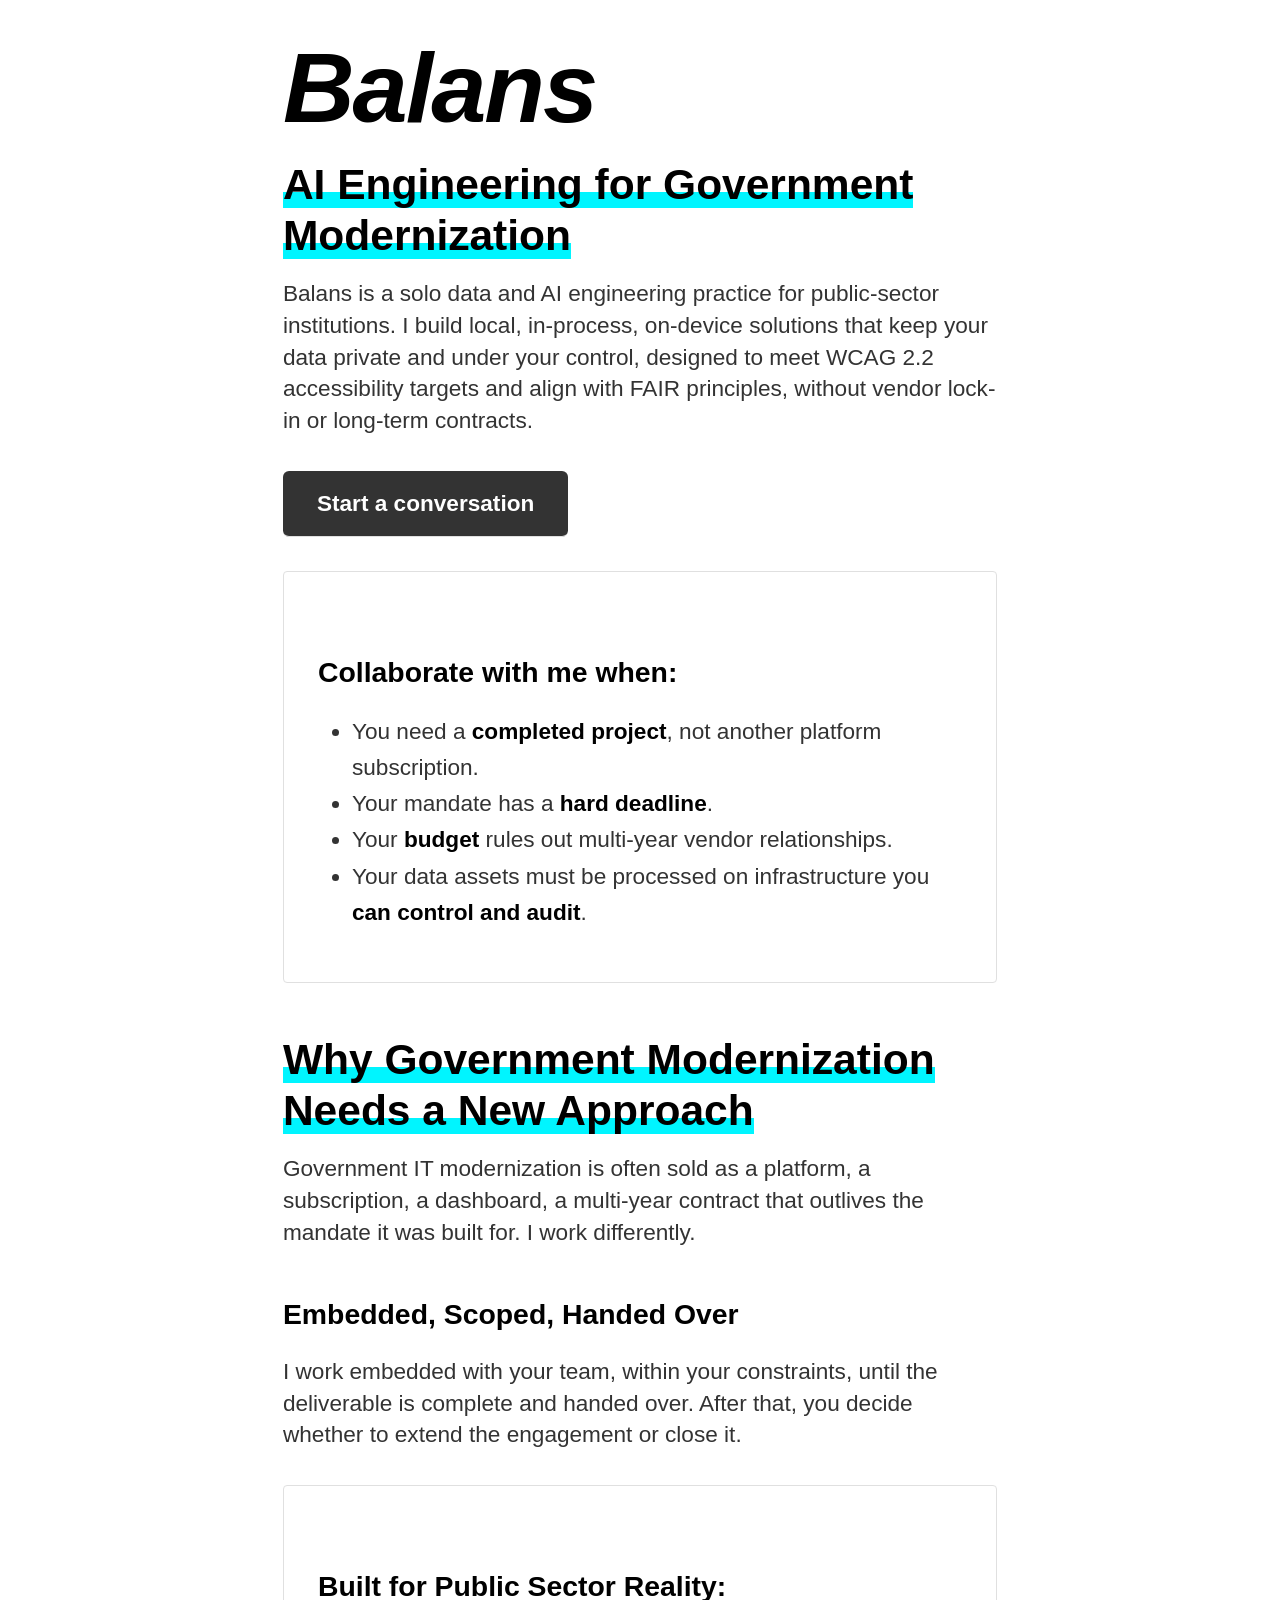
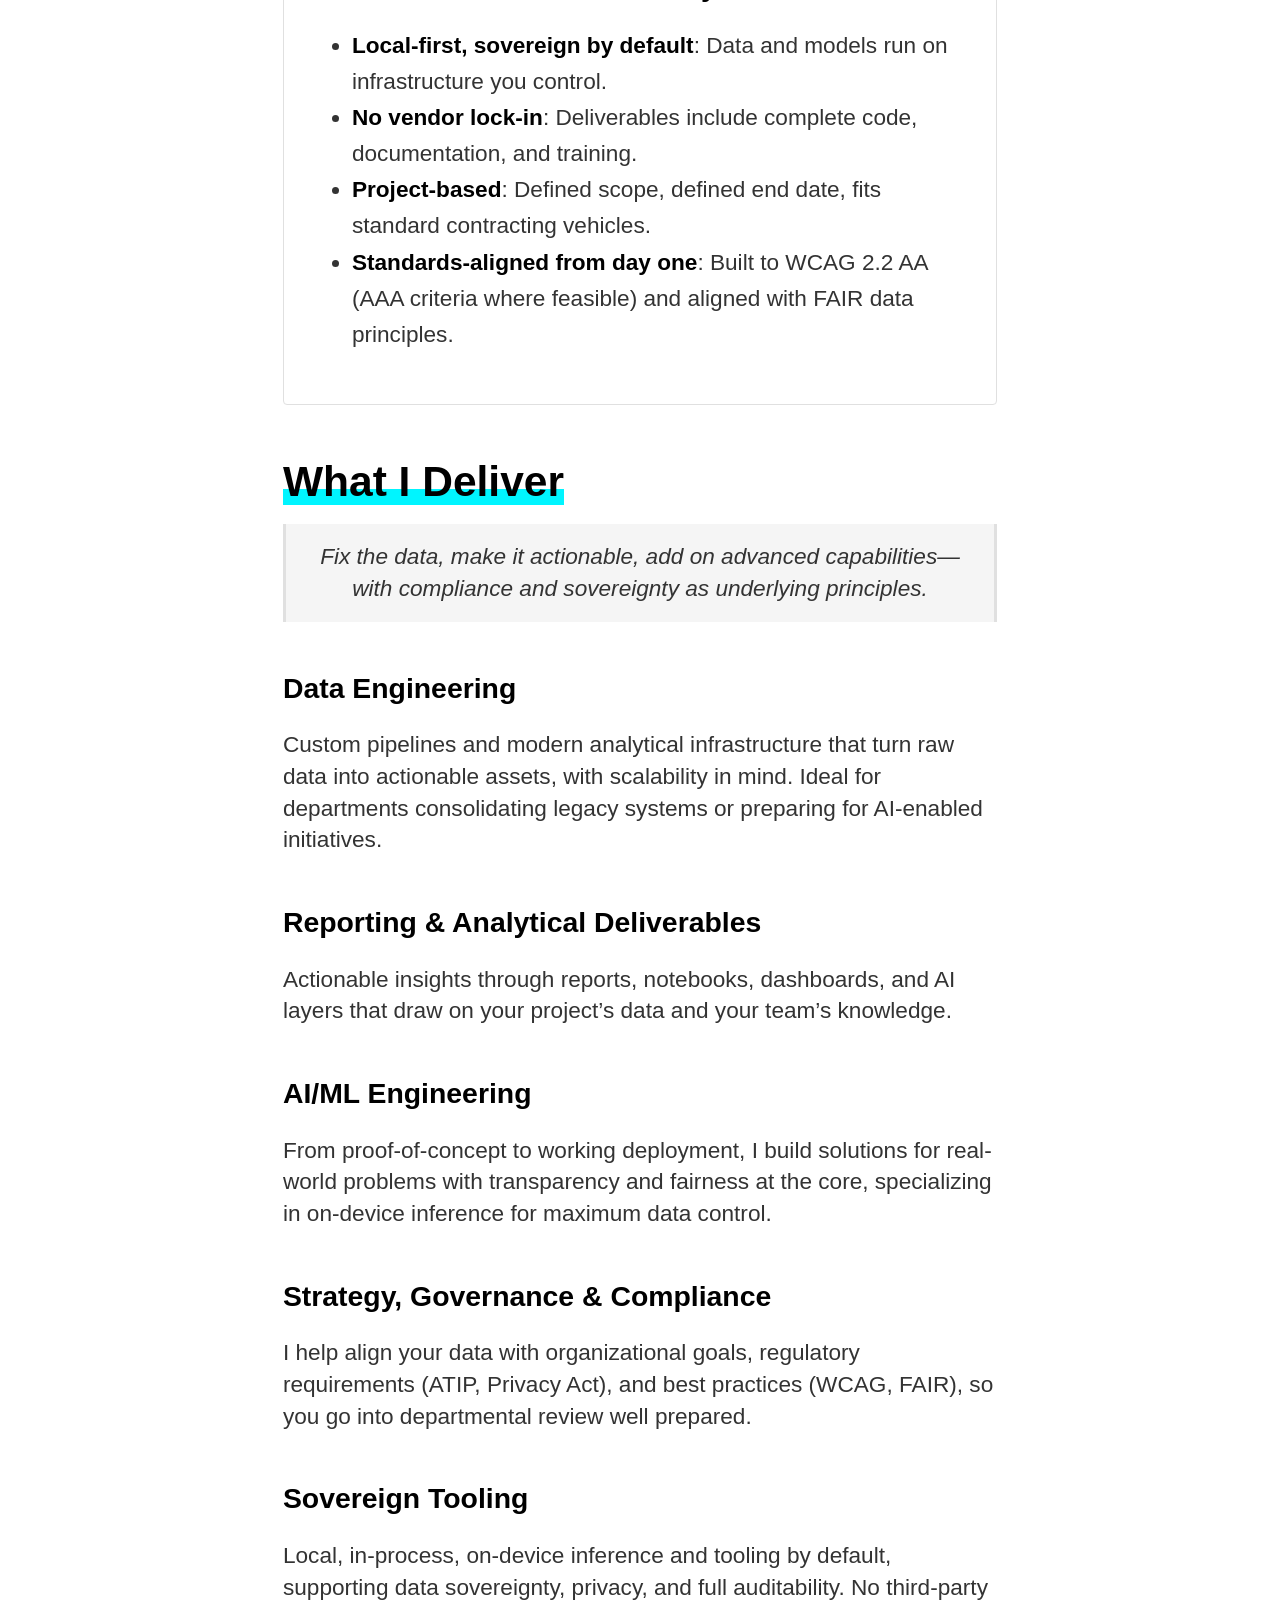
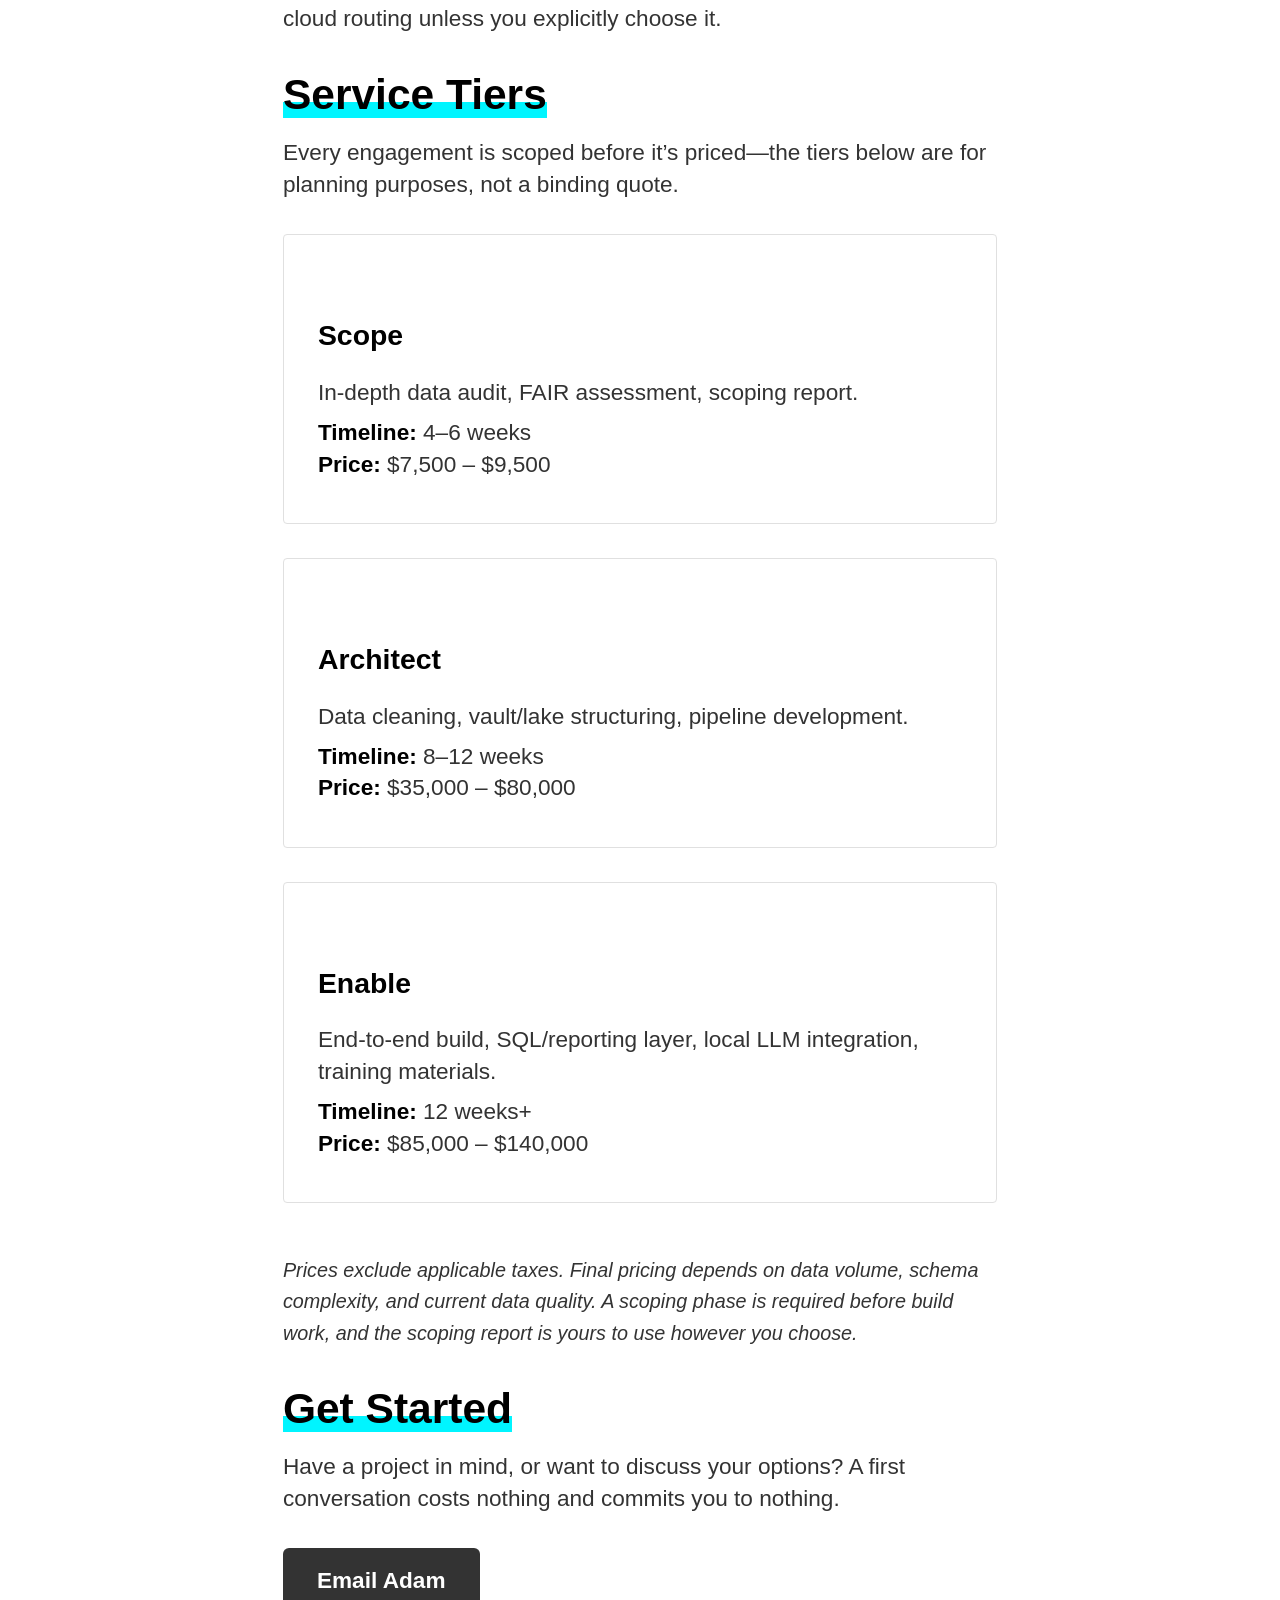
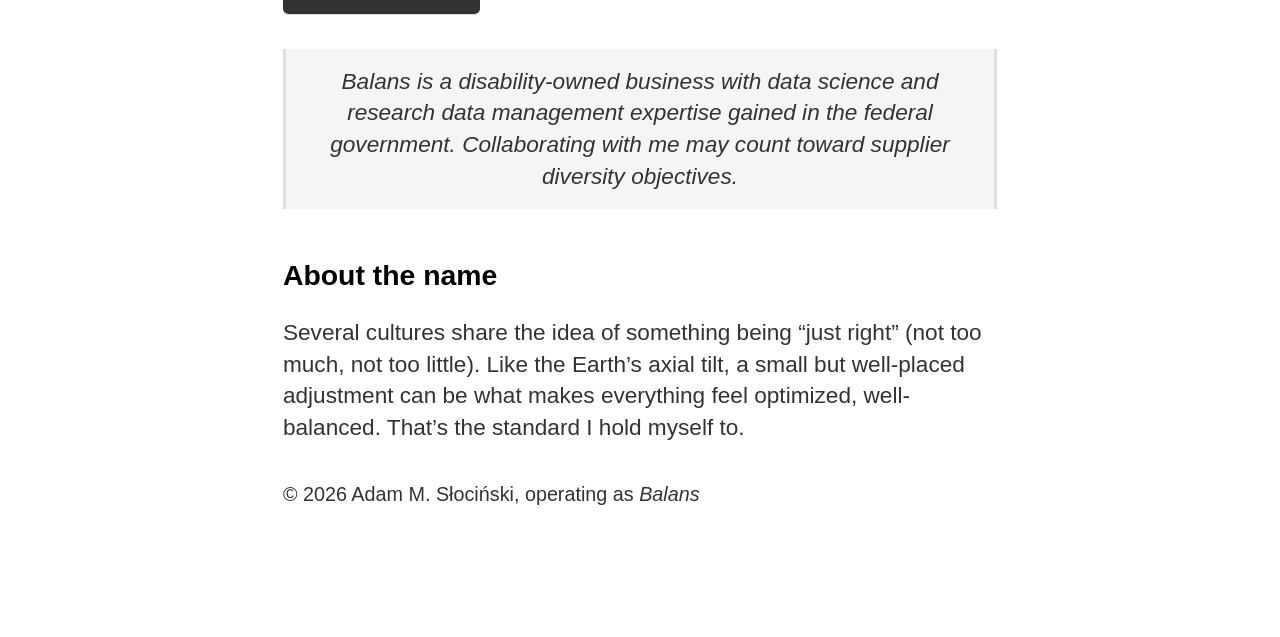
==== index.html @ 8e3b782c "Final changes for AXE-CORE compliance Generated by Mistral Vibe. Co-Authored-By: Mistral Vibe <vibe@" ====
<!DOCTYPE html>
<html xmlns="http://www.w3.org/1999/xhtml" lang="en" xml:lang="en"><head>

<meta charset="utf-8">
<meta name="generator" content="quarto-1.8.24">

<meta name="viewport" content="width=device-width, initial-scale=1.0, user-scalable=yes">


<title>Balans</title>
<style>
code{white-space: pre-wrap;}
span.smallcaps{font-variant: small-caps;}
div.columns{display: flex; gap: min(4vw, 1.5em);}
div.column{flex: auto; overflow-x: auto;}
div.hanging-indent{margin-left: 1.5em; text-indent: -1.5em;}
ul.task-list{list-style: none;}
ul.task-list li input[type="checkbox"] {
width: 0.8em;
margin: 0 0.8em 0.2em -1em;  vertical-align: middle;
}
</style>


<script>/*!
 * clipboard.js v2.0.11
 * https://clipboardjs.com/
 *
 * Licensed MIT © Zeno Rocha
 */
!function(t,e){"object"==typeof exports&&"object"==typeof module?module.exports=e():"function"==typeof define&&define.amd?define([],e):"object"==typeof exports?exports.ClipboardJS=e():t.ClipboardJS=e()}(this,function(){return n={686:function(t,e,n){"use strict";n.d(e,{default:function(){return b}});var e=n(279),i=n.n(e),e=n(370),u=n.n(e),e=n(817),r=n.n(e);function c(t){try{return document.execCommand(t)}catch(t){return}}var a=function(t){t=r()(t);return c("cut"),t};function o(t,e){var n,o,t=(n=t,o="rtl"===document.documentElement.getAttribute("dir"),(t=document.createElement("textarea")).style.fontSize="12pt",t.style.border="0",t.style.padding="0",t.style.margin="0",t.style.position="absolute",t.style[o?"right":"left"]="-9999px",o=window.pageYOffset||document.documentElement.scrollTop,t.style.top="".concat(o,"px"),t.setAttribute("readonly",""),t.value=n,t);return e.container.appendChild(t),e=r()(t),c("copy"),t.remove(),e}var f=function(t){var e=1<arguments.length&&void 0!==arguments[1]?arguments[1]:{container:document.body},n="";return"string"==typeof t?n=o(t,e):t instanceof HTMLInputElement&&!["text","search","url","tel","password"].includes(null==t?void 0:t.type)?n=o(t.value,e):(n=r()(t),c("copy")),n};function l(t){return(l="function"==typeof Symbol&&"symbol"==typeof Symbol.iterator?function(t){return typeof t}:function(t){return t&&"function"==typeof Symbol&&t.constructor===Symbol&&t!==Symbol.prototype?"symbol":typeof t})(t)}var s=function(){var t=0<arguments.length&&void 0!==arguments[0]?arguments[0]:{},e=t.action,n=void 0===e?"copy":e,o=t.container,e=t.target,t=t.text;if("copy"!==n&&"cut"!==n)throw new Error('Invalid "action" value, use either "copy" or "cut"');if(void 0!==e){if(!e||"object"!==l(e)||1!==e.nodeType)throw new Error('Invalid "target" value, use a valid Element');if("copy"===n&&e.hasAttribute("disabled"))throw new Error('Invalid "target" attribute. Please use "readonly" instead of "disabled" attribute');if("cut"===n&&(e.hasAttribute("readonly")||e.hasAttribute("disabled")))throw new Error('Invalid "target" attribute. You can\'t cut text from elements with "readonly" or "disabled" attributes')}return t?f(t,{container:o}):e?"cut"===n?a(e):f(e,{container:o}):void 0};function p(t){return(p="function"==typeof Symbol&&"symbol"==typeof Symbol.iterator?function(t){return typeof t}:function(t){return t&&"function"==typeof Symbol&&t.constructor===Symbol&&t!==Symbol.prototype?"symbol":typeof t})(t)}function d(t,e){for(var n=0;n<e.length;n++){var o=e[n];o.enumerable=o.enumerable||!1,o.configurable=!0,"value"in o&&(o.writable=!0),Object.defineProperty(t,o.key,o)}}function y(t,e){return(y=Object.setPrototypeOf||function(t,e){return t.__proto__=e,t})(t,e)}function h(n){var o=function(){if("undefined"==typeof Reflect||!Reflect.construct)return!1;if(Reflect.construct.sham)return!1;if("function"==typeof Proxy)return!0;try{return Date.prototype.toString.call(Reflect.construct(Date,[],function(){})),!0}catch(t){return!1}}();return function(){var t,e=v(n);return t=o?(t=v(this).constructor,Reflect.construct(e,arguments,t)):e.apply(this,arguments),e=this,!(t=t)||"object"!==p(t)&&"function"!=typeof t?function(t){if(void 0!==t)return t;throw new ReferenceError("this hasn't been initialised - super() hasn't been called")}(e):t}}function v(t){return(v=Object.setPrototypeOf?Object.getPrototypeOf:function(t){return t.__proto__||Object.getPrototypeOf(t)})(t)}function m(t,e){t="data-clipboard-".concat(t);if(e.hasAttribute(t))return e.getAttribute(t)}var b=function(){!function(t,e){if("function"!=typeof e&&null!==e)throw new TypeError("Super expression must either be null or a function");t.prototype=Object.create(e&&e.prototype,{constructor:{value:t,writable:!0,configurable:!0}}),e&&y(t,e)}(r,i());var t,e,n,o=h(r);function r(t,e){var n;return function(t){if(!(t instanceof r))throw new TypeError("Cannot call a class as a function")}(this),(n=o.call(this)).resolveOptions(e),n.listenClick(t),n}return t=r,n=[{key:"copy",value:function(t){var e=1<arguments.length&&void 0!==arguments[1]?arguments[1]:{container:document.body};return f(t,e)}},{key:"cut",value:function(t){return a(t)}},{key:"isSupported",value:function(){var t=0<arguments.length&&void 0!==arguments[0]?arguments[0]:["copy","cut"],t="string"==typeof t?[t]:t,e=!!document.queryCommandSupported;return t.forEach(function(t){e=e&&!!document.queryCommandSupported(t)}),e}}],(e=[{key:"resolveOptions",value:function(){var t=0<arguments.length&&void 0!==arguments[0]?arguments[0]:{};this.action="function"==typeof t.action?t.action:this.defaultAction,this.target="function"==typeof t.target?t.target:this.defaultTarget,this.text="function"==typeof t.text?t.text:this.defaultText,this.container="object"===p(t.container)?t.container:document.body}},{key:"listenClick",value:function(t){var e=this;this.listener=u()(t,"click",function(t){return e.onClick(t)})}},{key:"onClick",value:function(t){var e=t.delegateTarget||t.currentTarget,n=this.action(e)||"copy",t=s({action:n,container:this.container,target:this.target(e),text:this.text(e)});this.emit(t?"success":"error",{action:n,text:t,trigger:e,clearSelection:function(){e&&e.focus(),window.getSelection().removeAllRanges()}})}},{key:"defaultAction",value:function(t){return m("action",t)}},{key:"defaultTarget",value:function(t){t=m("target",t);if(t)return document.querySelector(t)}},{key:"defaultText",value:function(t){return m("text",t)}},{key:"destroy",value:function(){this.listener.destroy()}}])&&d(t.prototype,e),n&&d(t,n),r}()},828:function(t){var e;"undefined"==typeof Element||Element.prototype.matches||((e=Element.prototype).matches=e.matchesSelector||e.mozMatchesSelector||e.msMatchesSelector||e.oMatchesSelector||e.webkitMatchesSelector),t.exports=function(t,e){for(;t&&9!==t.nodeType;){if("function"==typeof t.matches&&t.matches(e))return t;t=t.parentNode}}},438:function(t,e,n){var u=n(828);function i(t,e,n,o,r){var i=function(e,n,t,o){return function(t){t.delegateTarget=u(t.target,n),t.delegateTarget&&o.call(e,t)}}.apply(this,arguments);return t.addEventListener(n,i,r),{destroy:function(){t.removeEventListener(n,i,r)}}}t.exports=function(t,e,n,o,r){return"function"==typeof t.addEventListener?i.apply(null,arguments):"function"==typeof n?i.bind(null,document).apply(null,arguments):("string"==typeof t&&(t=document.querySelectorAll(t)),Array.prototype.map.call(t,function(t){return i(t,e,n,o,r)}))}},879:function(t,n){n.node=function(t){return void 0!==t&&t instanceof HTMLElement&&1===t.nodeType},n.nodeList=function(t){var e=Object.prototype.toString.call(t);return void 0!==t&&("[object NodeList]"===e||"[object HTMLCollection]"===e)&&"length"in t&&(0===t.length||n.node(t[0]))},n.string=function(t){return"string"==typeof t||t instanceof String},n.fn=function(t){return"[object Function]"===Object.prototype.toString.call(t)}},370:function(t,e,n){var f=n(879),l=n(438);t.exports=function(t,e,n){if(!t&&!e&&!n)throw new Error("Missing required arguments");if(!f.string(e))throw new TypeError("Second argument must be a String");if(!f.fn(n))throw new TypeError("Third argument must be a Function");if(f.node(t))return c=e,a=n,(u=t).addEventListener(c,a),{destroy:function(){u.removeEventListener(c,a)}};if(f.nodeList(t))return o=t,r=e,i=n,Array.prototype.forEach.call(o,function(t){t.addEventListener(r,i)}),{destroy:function(){Array.prototype.forEach.call(o,function(t){t.removeEventListener(r,i)})}};if(f.string(t))return t=t,e=e,n=n,l(document.body,t,e,n);throw new TypeError("First argument must be a String, HTMLElement, HTMLCollection, or NodeList");var o,r,i,u,c,a}},817:function(t){t.exports=function(t){var e,n="SELECT"===t.nodeName?(t.focus(),t.value):"INPUT"===t.nodeName||"TEXTAREA"===t.nodeName?((e=t.hasAttribute("readonly"))||t.setAttribute("readonly",""),t.select(),t.setSelectionRange(0,t.value.length),e||t.removeAttribute("readonly"),t.value):(t.hasAttribute("contenteditable")&&t.focus(),n=window.getSelection(),(e=document.createRange()).selectNodeContents(t),n.removeAllRanges(),n.addRange(e),n.toString());return n}},279:function(t){function e(){}e.prototype={on:function(t,e,n){var o=this.e||(this.e={});return(o[t]||(o[t]=[])).push({fn:e,ctx:n}),this},once:function(t,e,n){var o=this;function r(){o.off(t,r),e.apply(n,arguments)}return r._=e,this.on(t,r,n)},emit:function(t){for(var e=[].slice.call(arguments,1),n=((this.e||(this.e={}))[t]||[]).slice(),o=0,r=n.length;o<r;o++)n[o].fn.apply(n[o].ctx,e);return this},off:function(t,e){var n=this.e||(this.e={}),o=n[t],r=[];if(o&&e)for(var i=0,u=o.length;i<u;i++)o[i].fn!==e&&o[i].fn._!==e&&r.push(o[i]);return r.length?n[t]=r:delete n[t],this}},t.exports=e,t.exports.TinyEmitter=e}},r={},o.n=function(t){var e=t&&t.__esModule?function(){return t.default}:function(){return t};return o.d(e,{a:e}),e},o.d=function(t,e){for(var n in e)o.o(e,n)&&!o.o(t,n)&&Object.defineProperty(t,n,{enumerable:!0,get:e[n]})},o.o=function(t,e){return Object.prototype.hasOwnProperty.call(t,e)},o(686).default;function o(t){if(r[t])return r[t].exports;var e=r[t]={exports:{}};return n[t](e,e.exports,o),e.exports}var n,r});</script>
<script src="[data-uri]" type="module"></script>
<script src="[data-uri]" type="module"></script>
<script src="[data-uri]" type="module"></script>
<script>/**
 * @popperjs/core v2.11.7 - MIT License
 */

!function(e,t){"object"==typeof exports&&"undefined"!=typeof module?t(exports):"function"==typeof define&&define.amd?define(["exports"],t):t((e="undefined"!=typeof globalThis?globalThis:e||self).Popper={})}(this,(function(e){"use strict";function t(e){if(null==e)return window;if("[object Window]"!==e.toString()){var t=e.ownerDocument;return t&&t.defaultView||window}return e}function n(e){return e instanceof t(e).Element||e instanceof Element}function r(e){return e instanceof t(e).HTMLElement||e instanceof HTMLElement}function o(e){return"undefined"!=typeof ShadowRoot&&(e instanceof t(e).ShadowRoot||e instanceof ShadowRoot)}var i=Math.max,a=Math.min,s=Math.round;function f(){var e=navigator.userAgentData;return null!=e&&e.brands&&Array.isArray(e.brands)?e.brands.map((function(e){return e.brand+"/"+e.version})).join(" "):navigator.userAgent}function c(){return!/^((?!chrome|android).)*safari/i.test(f())}function p(e,o,i){void 0===o&&(o=!1),void 0===i&&(i=!1);var a=e.getBoundingClientRect(),f=1,p=1;o&&r(e)&&(f=e.offsetWidth>0&&s(a.width)/e.offsetWidth||1,p=e.offsetHeight>0&&s(a.height)/e.offsetHeight||1);var u=(n(e)?t(e):window).visualViewport,l=!c()&&i,d=(a.left+(l&&u?u.offsetLeft:0))/f,h=(a.top+(l&&u?u.offsetTop:0))/p,m=a.width/f,v=a.height/p;return{width:m,height:v,top:h,right:d+m,bottom:h+v,left:d,x:d,y:h}}function u(e){var n=t(e);return{scrollLeft:n.pageXOffset,scrollTop:n.pageYOffset}}function l(e){return e?(e.nodeName||"").toLowerCase():null}function d(e){return((n(e)?e.ownerDocument:e.document)||window.document).documentElement}function h(e){return p(d(e)).left+u(e).scrollLeft}function m(e){return t(e).getComputedStyle(e)}function v(e){var t=m(e),n=t.overflow,r=t.overflowX,o=t.overflowY;return/auto|scroll|overlay|hidden/.test(n+o+r)}function y(e,n,o){void 0===o&&(o=!1);var i,a,f=r(n),c=r(n)&&function(e){var t=e.getBoundingClientRect(),n=s(t.width)/e.offsetWidth||1,r=s(t.height)/e.offsetHeight||1;return 1!==n||1!==r}(n),m=d(n),y=p(e,c,o),g={scrollLeft:0,scrollTop:0},b={x:0,y:0};return(f||!f&&!o)&&(("body"!==l(n)||v(m))&&(g=(i=n)!==t(i)&&r(i)?{scrollLeft:(a=i).scrollLeft,scrollTop:a.scrollTop}:u(i)),r(n)?((b=p(n,!0)).x+=n.clientLeft,b.y+=n.clientTop):m&&(b.x=h(m))),{x:y.left+g.scrollLeft-b.x,y:y.top+g.scrollTop-b.y,width:y.width,height:y.height}}function g(e){var t=p(e),n=e.offsetWidth,r=e.offsetHeight;return Math.abs(t.width-n)<=1&&(n=t.width),Math.abs(t.height-r)<=1&&(r=t.height),{x:e.offsetLeft,y:e.offsetTop,width:n,height:r}}function b(e){return"html"===l(e)?e:e.assignedSlot||e.parentNode||(o(e)?e.host:null)||d(e)}function x(e){return["html","body","#document"].indexOf(l(e))>=0?e.ownerDocument.body:r(e)&&v(e)?e:x(b(e))}function w(e,n){var r;void 0===n&&(n=[]);var o=x(e),i=o===(null==(r=e.ownerDocument)?void 0:r.body),a=t(o),s=i?[a].concat(a.visualViewport||[],v(o)?o:[]):o,f=n.concat(s);return i?f:f.concat(w(b(s)))}function O(e){return["table","td","th"].indexOf(l(e))>=0}function j(e){return r(e)&&"fixed"!==m(e).position?e.offsetParent:null}function E(e){for(var n=t(e),i=j(e);i&&O(i)&&"static"===m(i).position;)i=j(i);return i&&("html"===l(i)||"body"===l(i)&&"static"===m(i).position)?n:i||function(e){var t=/firefox/i.test(f());if(/Trident/i.test(f())&&r(e)&&"fixed"===m(e).position)return null;var n=b(e);for(o(n)&&(n=n.host);r(n)&&["html","body"].indexOf(l(n))<0;){var i=m(n);if("none"!==i.transform||"none"!==i.perspective||"paint"===i.contain||-1!==["transform","perspective"].indexOf(i.willChange)||t&&"filter"===i.willChange||t&&i.filter&&"none"!==i.filter)return n;n=n.parentNode}return null}(e)||n}var D="top",A="bottom",L="right",P="left",M="auto",k=[D,A,L,P],W="start",B="end",H="viewport",T="popper",R=k.reduce((function(e,t){return e.concat([t+"-"+W,t+"-"+B])}),[]),S=[].concat(k,[M]).reduce((function(e,t){return e.concat([t,t+"-"+W,t+"-"+B])}),[]),V=["beforeRead","read","afterRead","beforeMain","main","afterMain","beforeWrite","write","afterWrite"];function q(e){var t=new Map,n=new Set,r=[];function o(e){n.add(e.name),[].concat(e.requires||[],e.requiresIfExists||[]).forEach((function(e){if(!n.has(e)){var r=t.get(e);r&&o(r)}})),r.push(e)}return e.forEach((function(e){t.set(e.name,e)})),e.forEach((function(e){n.has(e.name)||o(e)})),r}function C(e){return e.split("-")[0]}function N(e,t){var n=t.getRootNode&&t.getRootNode();if(e.contains(t))return!0;if(n&&o(n)){var r=t;do{if(r&&e.isSameNode(r))return!0;r=r.parentNode||r.host}while(r)}return!1}function I(e){return Object.assign({},e,{left:e.x,top:e.y,right:e.x+e.width,bottom:e.y+e.height})}function _(e,r,o){return r===H?I(function(e,n){var r=t(e),o=d(e),i=r.visualViewport,a=o.clientWidth,s=o.clientHeight,f=0,p=0;if(i){a=i.width,s=i.height;var u=c();(u||!u&&"fixed"===n)&&(f=i.offsetLeft,p=i.offsetTop)}return{width:a,height:s,x:f+h(e),y:p}}(e,o)):n(r)?function(e,t){var n=p(e,!1,"fixed"===t);return n.top=n.top+e.clientTop,n.left=n.left+e.clientLeft,n.bottom=n.top+e.clientHeight,n.right=n.left+e.clientWidth,n.width=e.clientWidth,n.height=e.clientHeight,n.x=n.left,n.y=n.top,n}(r,o):I(function(e){var t,n=d(e),r=u(e),o=null==(t=e.ownerDocument)?void 0:t.body,a=i(n.scrollWidth,n.clientWidth,o?o.scrollWidth:0,o?o.clientWidth:0),s=i(n.scrollHeight,n.clientHeight,o?o.scrollHeight:0,o?o.clientHeight:0),f=-r.scrollLeft+h(e),c=-r.scrollTop;return"rtl"===m(o||n).direction&&(f+=i(n.clientWidth,o?o.clientWidth:0)-a),{width:a,height:s,x:f,y:c}}(d(e)))}function F(e,t,o,s){var f="clippingParents"===t?function(e){var t=w(b(e)),o=["absolute","fixed"].indexOf(m(e).position)>=0&&r(e)?E(e):e;return n(o)?t.filter((function(e){return n(e)&&N(e,o)&&"body"!==l(e)})):[]}(e):[].concat(t),c=[].concat(f,[o]),p=c[0],u=c.reduce((function(t,n){var r=_(e,n,s);return t.top=i(r.top,t.top),t.right=a(r.right,t.right),t.bottom=a(r.bottom,t.bottom),t.left=i(r.left,t.left),t}),_(e,p,s));return u.width=u.right-u.left,u.height=u.bottom-u.top,u.x=u.left,u.y=u.top,u}function U(e){return e.split("-")[1]}function z(e){return["top","bottom"].indexOf(e)>=0?"x":"y"}function X(e){var t,n=e.reference,r=e.element,o=e.placement,i=o?C(o):null,a=o?U(o):null,s=n.x+n.width/2-r.width/2,f=n.y+n.height/2-r.height/2;switch(i){case D:t={x:s,y:n.y-r.height};break;case A:t={x:s,y:n.y+n.height};break;case L:t={x:n.x+n.width,y:f};break;case P:t={x:n.x-r.width,y:f};break;default:t={x:n.x,y:n.y}}var c=i?z(i):null;if(null!=c){var p="y"===c?"height":"width";switch(a){case W:t[c]=t[c]-(n[p]/2-r[p]/2);break;case B:t[c]=t[c]+(n[p]/2-r[p]/2)}}return t}function Y(e){return Object.assign({},{top:0,right:0,bottom:0,left:0},e)}function G(e,t){return t.reduce((function(t,n){return t[n]=e,t}),{})}function J(e,t){void 0===t&&(t={});var r=t,o=r.placement,i=void 0===o?e.placement:o,a=r.strategy,s=void 0===a?e.strategy:a,f=r.boundary,c=void 0===f?"clippingParents":f,u=r.rootBoundary,l=void 0===u?H:u,h=r.elementContext,m=void 0===h?T:h,v=r.altBoundary,y=void 0!==v&&v,g=r.padding,b=void 0===g?0:g,x=Y("number"!=typeof b?b:G(b,k)),w=m===T?"reference":T,O=e.rects.popper,j=e.elements[y?w:m],E=F(n(j)?j:j.contextElement||d(e.elements.popper),c,l,s),P=p(e.elements.reference),M=X({reference:P,element:O,strategy:"absolute",placement:i}),W=I(Object.assign({},O,M)),B=m===T?W:P,R={top:E.top-B.top+x.top,bottom:B.bottom-E.bottom+x.bottom,left:E.left-B.left+x.left,right:B.right-E.right+x.right},S=e.modifiersData.offset;if(m===T&&S){var V=S[i];Object.keys(R).forEach((function(e){var t=[L,A].indexOf(e)>=0?1:-1,n=[D,A].indexOf(e)>=0?"y":"x";R[e]+=V[n]*t}))}return R}var K={placement:"bottom",modifiers:[],strategy:"absolute"};function Q(){for(var e=arguments.length,t=new Array(e),n=0;n<e;n++)t[n]=arguments[n];return!t.some((function(e){return!(e&&"function"==typeof e.getBoundingClientRect)}))}function Z(e){void 0===e&&(e={});var t=e,r=t.defaultModifiers,o=void 0===r?[]:r,i=t.defaultOptions,a=void 0===i?K:i;return function(e,t,r){void 0===r&&(r=a);var i,s,f={placement:"bottom",orderedModifiers:[],options:Object.assign({},K,a),modifiersData:{},elements:{reference:e,popper:t},attributes:{},styles:{}},c=[],p=!1,u={state:f,setOptions:function(r){var i="function"==typeof r?r(f.options):r;l(),f.options=Object.assign({},a,f.options,i),f.scrollParents={reference:n(e)?w(e):e.contextElement?w(e.contextElement):[],popper:w(t)};var s,p,d=function(e){var t=q(e);return V.reduce((function(e,n){return e.concat(t.filter((function(e){return e.phase===n})))}),[])}((s=[].concat(o,f.options.modifiers),p=s.reduce((function(e,t){var n=e[t.name];return e[t.name]=n?Object.assign({},n,t,{options:Object.assign({},n.options,t.options),data:Object.assign({},n.data,t.data)}):t,e}),{}),Object.keys(p).map((function(e){return p[e]}))));return f.orderedModifiers=d.filter((function(e){return e.enabled})),f.orderedModifiers.forEach((function(e){var t=e.name,n=e.options,r=void 0===n?{}:n,o=e.effect;if("function"==typeof o){var i=o({state:f,name:t,instance:u,options:r}),a=function(){};c.push(i||a)}})),u.update()},forceUpdate:function(){if(!p){var e=f.elements,t=e.reference,n=e.popper;if(Q(t,n)){f.rects={reference:y(t,E(n),"fixed"===f.options.strategy),popper:g(n)},f.reset=!1,f.placement=f.options.placement,f.orderedModifiers.forEach((function(e){return f.modifiersData[e.name]=Object.assign({},e.data)}));for(var r=0;r<f.orderedModifiers.length;r++)if(!0!==f.reset){var o=f.orderedModifiers[r],i=o.fn,a=o.options,s=void 0===a?{}:a,c=o.name;"function"==typeof i&&(f=i({state:f,options:s,name:c,instance:u})||f)}else f.reset=!1,r=-1}}},update:(i=function(){return new Promise((function(e){u.forceUpdate(),e(f)}))},function(){return s||(s=new Promise((function(e){Promise.resolve().then((function(){s=void 0,e(i())}))}))),s}),destroy:function(){l(),p=!0}};if(!Q(e,t))return u;function l(){c.forEach((function(e){return e()})),c=[]}return u.setOptions(r).then((function(e){!p&&r.onFirstUpdate&&r.onFirstUpdate(e)})),u}}var $={passive:!0};var ee={name:"eventListeners",enabled:!0,phase:"write",fn:function(){},effect:function(e){var n=e.state,r=e.instance,o=e.options,i=o.scroll,a=void 0===i||i,s=o.resize,f=void 0===s||s,c=t(n.elements.popper),p=[].concat(n.scrollParents.reference,n.scrollParents.popper);return a&&p.forEach((function(e){e.addEventListener("scroll",r.update,$)})),f&&c.addEventListener("resize",r.update,$),function(){a&&p.forEach((function(e){e.removeEventListener("scroll",r.update,$)})),f&&c.removeEventListener("resize",r.update,$)}},data:{}};var te={name:"popperOffsets",enabled:!0,phase:"read",fn:function(e){var t=e.state,n=e.name;t.modifiersData[n]=X({reference:t.rects.reference,element:t.rects.popper,strategy:"absolute",placement:t.placement})},data:{}},ne={top:"auto",right:"auto",bottom:"auto",left:"auto"};function re(e){var n,r=e.popper,o=e.popperRect,i=e.placement,a=e.variation,f=e.offsets,c=e.position,p=e.gpuAcceleration,u=e.adaptive,l=e.roundOffsets,h=e.isFixed,v=f.x,y=void 0===v?0:v,g=f.y,b=void 0===g?0:g,x="function"==typeof l?l({x:y,y:b}):{x:y,y:b};y=x.x,b=x.y;var w=f.hasOwnProperty("x"),O=f.hasOwnProperty("y"),j=P,M=D,k=window;if(u){var W=E(r),H="clientHeight",T="clientWidth";if(W===t(r)&&"static"!==m(W=d(r)).position&&"absolute"===c&&(H="scrollHeight",T="scrollWidth"),W=W,i===D||(i===P||i===L)&&a===B)M=A,b-=(h&&W===k&&k.visualViewport?k.visualViewport.height:W[H])-o.height,b*=p?1:-1;if(i===P||(i===D||i===A)&&a===B)j=L,y-=(h&&W===k&&k.visualViewport?k.visualViewport.width:W[T])-o.width,y*=p?1:-1}var R,S=Object.assign({position:c},u&&ne),V=!0===l?function(e,t){var n=e.x,r=e.y,o=t.devicePixelRatio||1;return{x:s(n*o)/o||0,y:s(r*o)/o||0}}({x:y,y:b},t(r)):{x:y,y:b};return y=V.x,b=V.y,p?Object.assign({},S,((R={})[M]=O?"0":"",R[j]=w?"0":"",R.transform=(k.devicePixelRatio||1)<=1?"translate("+y+"px, "+b+"px)":"translate3d("+y+"px, "+b+"px, 0)",R)):Object.assign({},S,((n={})[M]=O?b+"px":"",n[j]=w?y+"px":"",n.transform="",n))}var oe={name:"computeStyles",enabled:!0,phase:"beforeWrite",fn:function(e){var t=e.state,n=e.options,r=n.gpuAcceleration,o=void 0===r||r,i=n.adaptive,a=void 0===i||i,s=n.roundOffsets,f=void 0===s||s,c={placement:C(t.placement),variation:U(t.placement),popper:t.elements.popper,popperRect:t.rects.popper,gpuAcceleration:o,isFixed:"fixed"===t.options.strategy};null!=t.modifiersData.popperOffsets&&(t.styles.popper=Object.assign({},t.styles.popper,re(Object.assign({},c,{offsets:t.modifiersData.popperOffsets,position:t.options.strategy,adaptive:a,roundOffsets:f})))),null!=t.modifiersData.arrow&&(t.styles.arrow=Object.assign({},t.styles.arrow,re(Object.assign({},c,{offsets:t.modifiersData.arrow,position:"absolute",adaptive:!1,roundOffsets:f})))),t.attributes.popper=Object.assign({},t.attributes.popper,{"data-popper-placement":t.placement})},data:{}};var ie={name:"applyStyles",enabled:!0,phase:"write",fn:function(e){var t=e.state;Object.keys(t.elements).forEach((function(e){var n=t.styles[e]||{},o=t.attributes[e]||{},i=t.elements[e];r(i)&&l(i)&&(Object.assign(i.style,n),Object.keys(o).forEach((function(e){var t=o[e];!1===t?i.removeAttribute(e):i.setAttribute(e,!0===t?"":t)})))}))},effect:function(e){var t=e.state,n={popper:{position:t.options.strategy,left:"0",top:"0",margin:"0"},arrow:{position:"absolute"},reference:{}};return Object.assign(t.elements.popper.style,n.popper),t.styles=n,t.elements.arrow&&Object.assign(t.elements.arrow.style,n.arrow),function(){Object.keys(t.elements).forEach((function(e){var o=t.elements[e],i=t.attributes[e]||{},a=Object.keys(t.styles.hasOwnProperty(e)?t.styles[e]:n[e]).reduce((function(e,t){return e[t]="",e}),{});r(o)&&l(o)&&(Object.assign(o.style,a),Object.keys(i).forEach((function(e){o.removeAttribute(e)})))}))}},requires:["computeStyles"]};var ae={name:"offset",enabled:!0,phase:"main",requires:["popperOffsets"],fn:function(e){var t=e.state,n=e.options,r=e.name,o=n.offset,i=void 0===o?[0,0]:o,a=S.reduce((function(e,n){return e[n]=function(e,t,n){var r=C(e),o=[P,D].indexOf(r)>=0?-1:1,i="function"==typeof n?n(Object.assign({},t,{placement:e})):n,a=i[0],s=i[1];return a=a||0,s=(s||0)*o,[P,L].indexOf(r)>=0?{x:s,y:a}:{x:a,y:s}}(n,t.rects,i),e}),{}),s=a[t.placement],f=s.x,c=s.y;null!=t.modifiersData.popperOffsets&&(t.modifiersData.popperOffsets.x+=f,t.modifiersData.popperOffsets.y+=c),t.modifiersData[r]=a}},se={left:"right",right:"left",bottom:"top",top:"bottom"};function fe(e){return e.replace(/left|right|bottom|top/g,(function(e){return se[e]}))}var ce={start:"end",end:"start"};function pe(e){return e.replace(/start|end/g,(function(e){return ce[e]}))}function ue(e,t){void 0===t&&(t={});var n=t,r=n.placement,o=n.boundary,i=n.rootBoundary,a=n.padding,s=n.flipVariations,f=n.allowedAutoPlacements,c=void 0===f?S:f,p=U(r),u=p?s?R:R.filter((function(e){return U(e)===p})):k,l=u.filter((function(e){return c.indexOf(e)>=0}));0===l.length&&(l=u);var d=l.reduce((function(t,n){return t[n]=J(e,{placement:n,boundary:o,rootBoundary:i,padding:a})[C(n)],t}),{});return Object.keys(d).sort((function(e,t){return d[e]-d[t]}))}var le={name:"flip",enabled:!0,phase:"main",fn:function(e){var t=e.state,n=e.options,r=e.name;if(!t.modifiersData[r]._skip){for(var o=n.mainAxis,i=void 0===o||o,a=n.altAxis,s=void 0===a||a,f=n.fallbackPlacements,c=n.padding,p=n.boundary,u=n.rootBoundary,l=n.altBoundary,d=n.flipVariations,h=void 0===d||d,m=n.allowedAutoPlacements,v=t.options.placement,y=C(v),g=f||(y===v||!h?[fe(v)]:function(e){if(C(e)===M)return[];var t=fe(e);return[pe(e),t,pe(t)]}(v)),b=[v].concat(g).reduce((function(e,n){return e.concat(C(n)===M?ue(t,{placement:n,boundary:p,rootBoundary:u,padding:c,flipVariations:h,allowedAutoPlacements:m}):n)}),[]),x=t.rects.reference,w=t.rects.popper,O=new Map,j=!0,E=b[0],k=0;k<b.length;k++){var B=b[k],H=C(B),T=U(B)===W,R=[D,A].indexOf(H)>=0,S=R?"width":"height",V=J(t,{placement:B,boundary:p,rootBoundary:u,altBoundary:l,padding:c}),q=R?T?L:P:T?A:D;x[S]>w[S]&&(q=fe(q));var N=fe(q),I=[];if(i&&I.push(V[H]<=0),s&&I.push(V[q]<=0,V[N]<=0),I.every((function(e){return e}))){E=B,j=!1;break}O.set(B,I)}if(j)for(var _=function(e){var t=b.find((function(t){var n=O.get(t);if(n)return n.slice(0,e).every((function(e){return e}))}));if(t)return E=t,"break"},F=h?3:1;F>0;F--){if("break"===_(F))break}t.placement!==E&&(t.modifiersData[r]._skip=!0,t.placement=E,t.reset=!0)}},requiresIfExists:["offset"],data:{_skip:!1}};function de(e,t,n){return i(e,a(t,n))}var he={name:"preventOverflow",enabled:!0,phase:"main",fn:function(e){var t=e.state,n=e.options,r=e.name,o=n.mainAxis,s=void 0===o||o,f=n.altAxis,c=void 0!==f&&f,p=n.boundary,u=n.rootBoundary,l=n.altBoundary,d=n.padding,h=n.tether,m=void 0===h||h,v=n.tetherOffset,y=void 0===v?0:v,b=J(t,{boundary:p,rootBoundary:u,padding:d,altBoundary:l}),x=C(t.placement),w=U(t.placement),O=!w,j=z(x),M="x"===j?"y":"x",k=t.modifiersData.popperOffsets,B=t.rects.reference,H=t.rects.popper,T="function"==typeof y?y(Object.assign({},t.rects,{placement:t.placement})):y,R="number"==typeof T?{mainAxis:T,altAxis:T}:Object.assign({mainAxis:0,altAxis:0},T),S=t.modifiersData.offset?t.modifiersData.offset[t.placement]:null,V={x:0,y:0};if(k){if(s){var q,N="y"===j?D:P,I="y"===j?A:L,_="y"===j?"height":"width",F=k[j],X=F+b[N],Y=F-b[I],G=m?-H[_]/2:0,K=w===W?B[_]:H[_],Q=w===W?-H[_]:-B[_],Z=t.elements.arrow,$=m&&Z?g(Z):{width:0,height:0},ee=t.modifiersData["arrow#persistent"]?t.modifiersData["arrow#persistent"].padding:{top:0,right:0,bottom:0,left:0},te=ee[N],ne=ee[I],re=de(0,B[_],$[_]),oe=O?B[_]/2-G-re-te-R.mainAxis:K-re-te-R.mainAxis,ie=O?-B[_]/2+G+re+ne+R.mainAxis:Q+re+ne+R.mainAxis,ae=t.elements.arrow&&E(t.elements.arrow),se=ae?"y"===j?ae.clientTop||0:ae.clientLeft||0:0,fe=null!=(q=null==S?void 0:S[j])?q:0,ce=F+ie-fe,pe=de(m?a(X,F+oe-fe-se):X,F,m?i(Y,ce):Y);k[j]=pe,V[j]=pe-F}if(c){var ue,le="x"===j?D:P,he="x"===j?A:L,me=k[M],ve="y"===M?"height":"width",ye=me+b[le],ge=me-b[he],be=-1!==[D,P].indexOf(x),xe=null!=(ue=null==S?void 0:S[M])?ue:0,we=be?ye:me-B[ve]-H[ve]-xe+R.altAxis,Oe=be?me+B[ve]+H[ve]-xe-R.altAxis:ge,je=m&&be?function(e,t,n){var r=de(e,t,n);return r>n?n:r}(we,me,Oe):de(m?we:ye,me,m?Oe:ge);k[M]=je,V[M]=je-me}t.modifiersData[r]=V}},requiresIfExists:["offset"]};var me={name:"arrow",enabled:!0,phase:"main",fn:function(e){var t,n=e.state,r=e.name,o=e.options,i=n.elements.arrow,a=n.modifiersData.popperOffsets,s=C(n.placement),f=z(s),c=[P,L].indexOf(s)>=0?"height":"width";if(i&&a){var p=function(e,t){return Y("number"!=typeof(e="function"==typeof e?e(Object.assign({},t.rects,{placement:t.placement})):e)?e:G(e,k))}(o.padding,n),u=g(i),l="y"===f?D:P,d="y"===f?A:L,h=n.rects.reference[c]+n.rects.reference[f]-a[f]-n.rects.popper[c],m=a[f]-n.rects.reference[f],v=E(i),y=v?"y"===f?v.clientHeight||0:v.clientWidth||0:0,b=h/2-m/2,x=p[l],w=y-u[c]-p[d],O=y/2-u[c]/2+b,j=de(x,O,w),M=f;n.modifiersData[r]=((t={})[M]=j,t.centerOffset=j-O,t)}},effect:function(e){var t=e.state,n=e.options.element,r=void 0===n?"[data-popper-arrow]":n;null!=r&&("string"!=typeof r||(r=t.elements.popper.querySelector(r)))&&N(t.elements.popper,r)&&(t.elements.arrow=r)},requires:["popperOffsets"],requiresIfExists:["preventOverflow"]};function ve(e,t,n){return void 0===n&&(n={x:0,y:0}),{top:e.top-t.height-n.y,right:e.right-t.width+n.x,bottom:e.bottom-t.height+n.y,left:e.left-t.width-n.x}}function ye(e){return[D,L,A,P].some((function(t){return e[t]>=0}))}var ge={name:"hide",enabled:!0,phase:"main",requiresIfExists:["preventOverflow"],fn:function(e){var t=e.state,n=e.name,r=t.rects.reference,o=t.rects.popper,i=t.modifiersData.preventOverflow,a=J(t,{elementContext:"reference"}),s=J(t,{altBoundary:!0}),f=ve(a,r),c=ve(s,o,i),p=ye(f),u=ye(c);t.modifiersData[n]={referenceClippingOffsets:f,popperEscapeOffsets:c,isReferenceHidden:p,hasPopperEscaped:u},t.attributes.popper=Object.assign({},t.attributes.popper,{"data-popper-reference-hidden":p,"data-popper-escaped":u})}},be=Z({defaultModifiers:[ee,te,oe,ie]}),xe=[ee,te,oe,ie,ae,le,he,me,ge],we=Z({defaultModifiers:xe});e.applyStyles=ie,e.arrow=me,e.computeStyles=oe,e.createPopper=we,e.createPopperLite=be,e.defaultModifiers=xe,e.detectOverflow=J,e.eventListeners=ee,e.flip=le,e.hide=ge,e.offset=ae,e.popperGenerator=Z,e.popperOffsets=te,e.preventOverflow=he,Object.defineProperty(e,"__esModule",{value:!0})}));

</script>
<script>!function(e,t){"object"==typeof exports&&"undefined"!=typeof module?module.exports=t(require("@popperjs/core")):"function"==typeof define&&define.amd?define(["@popperjs/core"],t):(e=e||self).tippy=t(e.Popper)}(this,(function(e){"use strict";var t={passive:!0,capture:!0},n=function(){return document.body};function r(e,t,n){if(Array.isArray(e)){var r=e[t];return null==r?Array.isArray(n)?n[t]:n:r}return e}function o(e,t){var n={}.toString.call(e);return 0===n.indexOf("[object")&&n.indexOf(t+"]")>-1}function i(e,t){return"function"==typeof e?e.apply(void 0,t):e}function a(e,t){return 0===t?e:function(r){clearTimeout(n),n=setTimeout((function(){e(r)}),t)};var n}function s(e,t){var n=Object.assign({},e);return t.forEach((function(e){delete n[e]})),n}function u(e){return[].concat(e)}function c(e,t){-1===e.indexOf(t)&&e.push(t)}function p(e){return e.split("-")[0]}function f(e){return[].slice.call(e)}function l(e){return Object.keys(e).reduce((function(t,n){return void 0!==e[n]&&(t[n]=e[n]),t}),{})}function d(){return document.createElement("div")}function v(e){return["Element","Fragment"].some((function(t){return o(e,t)}))}function m(e){return o(e,"MouseEvent")}function g(e){return!(!e||!e._tippy||e._tippy.reference!==e)}function h(e){return v(e)?[e]:function(e){return o(e,"NodeList")}(e)?f(e):Array.isArray(e)?e:f(document.querySelectorAll(e))}function b(e,t){e.forEach((function(e){e&&(e.style.transitionDuration=t+"ms")}))}function y(e,t){e.forEach((function(e){e&&e.setAttribute("data-state",t)}))}function w(e){var t,n=u(e)[0];return null!=n&&null!=(t=n.ownerDocument)&&t.body?n.ownerDocument:document}function E(e,t,n){var r=t+"EventListener";["transitionend","webkitTransitionEnd"].forEach((function(t){e[r](t,n)}))}function O(e,t){for(var n=t;n;){var r;if(e.contains(n))return!0;n=null==n.getRootNode||null==(r=n.getRootNode())?void 0:r.host}return!1}var x={isTouch:!1},C=0;function T(){x.isTouch||(x.isTouch=!0,window.performance&&document.addEventListener("mousemove",A))}function A(){var e=performance.now();e-C<20&&(x.isTouch=!1,document.removeEventListener("mousemove",A)),C=e}function L(){var e=document.activeElement;if(g(e)){var t=e._tippy;e.blur&&!t.state.isVisible&&e.blur()}}var D=!!("undefined"!=typeof window&&"undefined"!=typeof document)&&!!window.msCrypto,R=Object.assign({appendTo:n,aria:{content:"auto",expanded:"auto"},delay:0,duration:[300,250],getReferenceClientRect:null,hideOnClick:!0,ignoreAttributes:!1,interactive:!1,interactiveBorder:2,interactiveDebounce:0,moveTransition:"",offset:[0,10],onAfterUpdate:function(){},onBeforeUpdate:function(){},onCreate:function(){},onDestroy:function(){},onHidden:function(){},onHide:function(){},onMount:function(){},onShow:function(){},onShown:function(){},onTrigger:function(){},onUntrigger:function(){},onClickOutside:function(){},placement:"top",plugins:[],popperOptions:{},render:null,showOnCreate:!1,touch:!0,trigger:"mouseenter focus",triggerTarget:null},{animateFill:!1,followCursor:!1,inlinePositioning:!1,sticky:!1},{allowHTML:!1,animation:"fade",arrow:!0,content:"",inertia:!1,maxWidth:350,role:"tooltip",theme:"",zIndex:9999}),k=Object.keys(R);function P(e){var t=(e.plugins||[]).reduce((function(t,n){var r,o=n.name,i=n.defaultValue;o&&(t[o]=void 0!==e[o]?e[o]:null!=(r=R[o])?r:i);return t}),{});return Object.assign({},e,t)}function j(e,t){var n=Object.assign({},t,{content:i(t.content,[e])},t.ignoreAttributes?{}:function(e,t){return(t?Object.keys(P(Object.assign({},R,{plugins:t}))):k).reduce((function(t,n){var r=(e.getAttribute("data-tippy-"+n)||"").trim();if(!r)return t;if("content"===n)t[n]=r;else try{t[n]=JSON.parse(r)}catch(e){t[n]=r}return t}),{})}(e,t.plugins));return n.aria=Object.assign({},R.aria,n.aria),n.aria={expanded:"auto"===n.aria.expanded?t.interactive:n.aria.expanded,content:"auto"===n.aria.content?t.interactive?null:"describedby":n.aria.content},n}function M(e,t){e.innerHTML=t}function V(e){var t=d();return!0===e?t.className="tippy-arrow":(t.className="tippy-svg-arrow",v(e)?t.appendChild(e):M(t,e)),t}function I(e,t){v(t.content)?(M(e,""),e.appendChild(t.content)):"function"!=typeof t.content&&(t.allowHTML?M(e,t.content):e.textContent=t.content)}function S(e){var t=e.firstElementChild,n=f(t.children);return{box:t,content:n.find((function(e){return e.classList.contains("tippy-content")})),arrow:n.find((function(e){return e.classList.contains("tippy-arrow")||e.classList.contains("tippy-svg-arrow")})),backdrop:n.find((function(e){return e.classList.contains("tippy-backdrop")}))}}function N(e){var t=d(),n=d();n.className="tippy-box",n.setAttribute("data-state","hidden"),n.setAttribute("tabindex","-1");var r=d();function o(n,r){var o=S(t),i=o.box,a=o.content,s=o.arrow;r.theme?i.setAttribute("data-theme",r.theme):i.removeAttribute("data-theme"),"string"==typeof r.animation?i.setAttribute("data-animation",r.animation):i.removeAttribute("data-animation"),r.inertia?i.setAttribute("data-inertia",""):i.removeAttribute("data-inertia"),i.style.maxWidth="number"==typeof r.maxWidth?r.maxWidth+"px":r.maxWidth,r.role?i.setAttribute("role",r.role):i.removeAttribute("role"),n.content===r.content&&n.allowHTML===r.allowHTML||I(a,e.props),r.arrow?s?n.arrow!==r.arrow&&(i.removeChild(s),i.appendChild(V(r.arrow))):i.appendChild(V(r.arrow)):s&&i.removeChild(s)}return r.className="tippy-content",r.setAttribute("data-state","hidden"),I(r,e.props),t.appendChild(n),n.appendChild(r),o(e.props,e.props),{popper:t,onUpdate:o}}N.$$tippy=!0;var B=1,H=[],U=[];function _(o,s){var v,g,h,C,T,A,L,k,M=j(o,Object.assign({},R,P(l(s)))),V=!1,I=!1,N=!1,_=!1,F=[],W=a(we,M.interactiveDebounce),X=B++,Y=(k=M.plugins).filter((function(e,t){return k.indexOf(e)===t})),$={id:X,reference:o,popper:d(),popperInstance:null,props:M,state:{isEnabled:!0,isVisible:!1,isDestroyed:!1,isMounted:!1,isShown:!1},plugins:Y,clearDelayTimeouts:function(){clearTimeout(v),clearTimeout(g),cancelAnimationFrame(h)},setProps:function(e){if($.state.isDestroyed)return;ae("onBeforeUpdate",[$,e]),be();var t=$.props,n=j(o,Object.assign({},t,l(e),{ignoreAttributes:!0}));$.props=n,he(),t.interactiveDebounce!==n.interactiveDebounce&&(ce(),W=a(we,n.interactiveDebounce));t.triggerTarget&&!n.triggerTarget?u(t.triggerTarget).forEach((function(e){e.removeAttribute("aria-expanded")})):n.triggerTarget&&o.removeAttribute("aria-expanded");ue(),ie(),J&&J(t,n);$.popperInstance&&(Ce(),Ae().forEach((function(e){requestAnimationFrame(e._tippy.popperInstance.forceUpdate)})));ae("onAfterUpdate",[$,e])},setContent:function(e){$.setProps({content:e})},show:function(){var e=$.state.isVisible,t=$.state.isDestroyed,o=!$.state.isEnabled,a=x.isTouch&&!$.props.touch,s=r($.props.duration,0,R.duration);if(e||t||o||a)return;if(te().hasAttribute("disabled"))return;if(ae("onShow",[$],!1),!1===$.props.onShow($))return;$.state.isVisible=!0,ee()&&(z.style.visibility="visible");ie(),de(),$.state.isMounted||(z.style.transition="none");if(ee()){var u=re(),p=u.box,f=u.content;b([p,f],0)}A=function(){var e;if($.state.isVisible&&!_){if(_=!0,z.offsetHeight,z.style.transition=$.props.moveTransition,ee()&&$.props.animation){var t=re(),n=t.box,r=t.content;b([n,r],s),y([n,r],"visible")}se(),ue(),c(U,$),null==(e=$.popperInstance)||e.forceUpdate(),ae("onMount",[$]),$.props.animation&&ee()&&function(e,t){me(e,t)}(s,(function(){$.state.isShown=!0,ae("onShown",[$])}))}},function(){var e,t=$.props.appendTo,r=te();e=$.props.interactive&&t===n||"parent"===t?r.parentNode:i(t,[r]);e.contains(z)||e.appendChild(z);$.state.isMounted=!0,Ce()}()},hide:function(){var e=!$.state.isVisible,t=$.state.isDestroyed,n=!$.state.isEnabled,o=r($.props.duration,1,R.duration);if(e||t||n)return;if(ae("onHide",[$],!1),!1===$.props.onHide($))return;$.state.isVisible=!1,$.state.isShown=!1,_=!1,V=!1,ee()&&(z.style.visibility="hidden");if(ce(),ve(),ie(!0),ee()){var i=re(),a=i.box,s=i.content;$.props.animation&&(b([a,s],o),y([a,s],"hidden"))}se(),ue(),$.props.animation?ee()&&function(e,t){me(e,(function(){!$.state.isVisible&&z.parentNode&&z.parentNode.contains(z)&&t()}))}(o,$.unmount):$.unmount()},hideWithInteractivity:function(e){ne().addEventListener("mousemove",W),c(H,W),W(e)},enable:function(){$.state.isEnabled=!0},disable:function(){$.hide(),$.state.isEnabled=!1},unmount:function(){$.state.isVisible&&$.hide();if(!$.state.isMounted)return;Te(),Ae().forEach((function(e){e._tippy.unmount()})),z.parentNode&&z.parentNode.removeChild(z);U=U.filter((function(e){return e!==$})),$.state.isMounted=!1,ae("onHidden",[$])},destroy:function(){if($.state.isDestroyed)return;$.clearDelayTimeouts(),$.unmount(),be(),delete o._tippy,$.state.isDestroyed=!0,ae("onDestroy",[$])}};if(!M.render)return $;var q=M.render($),z=q.popper,J=q.onUpdate;z.setAttribute("data-tippy-root",""),z.id="tippy-"+$.id,$.popper=z,o._tippy=$,z._tippy=$;var G=Y.map((function(e){return e.fn($)})),K=o.hasAttribute("aria-expanded");return he(),ue(),ie(),ae("onCreate",[$]),M.showOnCreate&&Le(),z.addEventListener("mouseenter",(function(){$.props.interactive&&$.state.isVisible&&$.clearDelayTimeouts()})),z.addEventListener("mouseleave",(function(){$.props.interactive&&$.props.trigger.indexOf("mouseenter")>=0&&ne().addEventListener("mousemove",W)})),$;function Q(){var e=$.props.touch;return Array.isArray(e)?e:[e,0]}function Z(){return"hold"===Q()[0]}function ee(){var e;return!(null==(e=$.props.render)||!e.$$tippy)}function te(){return L||o}function ne(){var e=te().parentNode;return e?w(e):document}function re(){return S(z)}function oe(e){return $.state.isMounted&&!$.state.isVisible||x.isTouch||C&&"focus"===C.type?0:r($.props.delay,e?0:1,R.delay)}function ie(e){void 0===e&&(e=!1),z.style.pointerEvents=$.props.interactive&&!e?"":"none",z.style.zIndex=""+$.props.zIndex}function ae(e,t,n){var r;(void 0===n&&(n=!0),G.forEach((function(n){n[e]&&n[e].apply(n,t)})),n)&&(r=$.props)[e].apply(r,t)}function se(){var e=$.props.aria;if(e.content){var t="aria-"+e.content,n=z.id;u($.props.triggerTarget||o).forEach((function(e){var r=e.getAttribute(t);if($.state.isVisible)e.setAttribute(t,r?r+" "+n:n);else{var o=r&&r.replace(n,"").trim();o?e.setAttribute(t,o):e.removeAttribute(t)}}))}}function ue(){!K&&$.props.aria.expanded&&u($.props.triggerTarget||o).forEach((function(e){$.props.interactive?e.setAttribute("aria-expanded",$.state.isVisible&&e===te()?"true":"false"):e.removeAttribute("aria-expanded")}))}function ce(){ne().removeEventListener("mousemove",W),H=H.filter((function(e){return e!==W}))}function pe(e){if(!x.isTouch||!N&&"mousedown"!==e.type){var t=e.composedPath&&e.composedPath()[0]||e.target;if(!$.props.interactive||!O(z,t)){if(u($.props.triggerTarget||o).some((function(e){return O(e,t)}))){if(x.isTouch)return;if($.state.isVisible&&$.props.trigger.indexOf("click")>=0)return}else ae("onClickOutside",[$,e]);!0===$.props.hideOnClick&&($.clearDelayTimeouts(),$.hide(),I=!0,setTimeout((function(){I=!1})),$.state.isMounted||ve())}}}function fe(){N=!0}function le(){N=!1}function de(){var e=ne();e.addEventListener("mousedown",pe,!0),e.addEventListener("touchend",pe,t),e.addEventListener("touchstart",le,t),e.addEventListener("touchmove",fe,t)}function ve(){var e=ne();e.removeEventListener("mousedown",pe,!0),e.removeEventListener("touchend",pe,t),e.removeEventListener("touchstart",le,t),e.removeEventListener("touchmove",fe,t)}function me(e,t){var n=re().box;function r(e){e.target===n&&(E(n,"remove",r),t())}if(0===e)return t();E(n,"remove",T),E(n,"add",r),T=r}function ge(e,t,n){void 0===n&&(n=!1),u($.props.triggerTarget||o).forEach((function(r){r.addEventListener(e,t,n),F.push({node:r,eventType:e,handler:t,options:n})}))}function he(){var e;Z()&&(ge("touchstart",ye,{passive:!0}),ge("touchend",Ee,{passive:!0})),(e=$.props.trigger,e.split(/\s+/).filter(Boolean)).forEach((function(e){if("manual"!==e)switch(ge(e,ye),e){case"mouseenter":ge("mouseleave",Ee);break;case"focus":ge(D?"focusout":"blur",Oe);break;case"focusin":ge("focusout",Oe)}}))}function be(){F.forEach((function(e){var t=e.node,n=e.eventType,r=e.handler,o=e.options;t.removeEventListener(n,r,o)})),F=[]}function ye(e){var t,n=!1;if($.state.isEnabled&&!xe(e)&&!I){var r="focus"===(null==(t=C)?void 0:t.type);C=e,L=e.currentTarget,ue(),!$.state.isVisible&&m(e)&&H.forEach((function(t){return t(e)})),"click"===e.type&&($.props.trigger.indexOf("mouseenter")<0||V)&&!1!==$.props.hideOnClick&&$.state.isVisible?n=!0:Le(e),"click"===e.type&&(V=!n),n&&!r&&De(e)}}function we(e){var t=e.target,n=te().contains(t)||z.contains(t);"mousemove"===e.type&&n||function(e,t){var n=t.clientX,r=t.clientY;return e.every((function(e){var t=e.popperRect,o=e.popperState,i=e.props.interactiveBorder,a=p(o.placement),s=o.modifiersData.offset;if(!s)return!0;var u="bottom"===a?s.top.y:0,c="top"===a?s.bottom.y:0,f="right"===a?s.left.x:0,l="left"===a?s.right.x:0,d=t.top-r+u>i,v=r-t.bottom-c>i,m=t.left-n+f>i,g=n-t.right-l>i;return d||v||m||g}))}(Ae().concat(z).map((function(e){var t,n=null==(t=e._tippy.popperInstance)?void 0:t.state;return n?{popperRect:e.getBoundingClientRect(),popperState:n,props:M}:null})).filter(Boolean),e)&&(ce(),De(e))}function Ee(e){xe(e)||$.props.trigger.indexOf("click")>=0&&V||($.props.interactive?$.hideWithInteractivity(e):De(e))}function Oe(e){$.props.trigger.indexOf("focusin")<0&&e.target!==te()||$.props.interactive&&e.relatedTarget&&z.contains(e.relatedTarget)||De(e)}function xe(e){return!!x.isTouch&&Z()!==e.type.indexOf("touch")>=0}function Ce(){Te();var t=$.props,n=t.popperOptions,r=t.placement,i=t.offset,a=t.getReferenceClientRect,s=t.moveTransition,u=ee()?S(z).arrow:null,c=a?{getBoundingClientRect:a,contextElement:a.contextElement||te()}:o,p=[{name:"offset",options:{offset:i}},{name:"preventOverflow",options:{padding:{top:2,bottom:2,left:5,right:5}}},{name:"flip",options:{padding:5}},{name:"computeStyles",options:{adaptive:!s}},{name:"$$tippy",enabled:!0,phase:"beforeWrite",requires:["computeStyles"],fn:function(e){var t=e.state;if(ee()){var n=re().box;["placement","reference-hidden","escaped"].forEach((function(e){"placement"===e?n.setAttribute("data-placement",t.placement):t.attributes.popper["data-popper-"+e]?n.setAttribute("data-"+e,""):n.removeAttribute("data-"+e)})),t.attributes.popper={}}}}];ee()&&u&&p.push({name:"arrow",options:{element:u,padding:3}}),p.push.apply(p,(null==n?void 0:n.modifiers)||[]),$.popperInstance=e.createPopper(c,z,Object.assign({},n,{placement:r,onFirstUpdate:A,modifiers:p}))}function Te(){$.popperInstance&&($.popperInstance.destroy(),$.popperInstance=null)}function Ae(){return f(z.querySelectorAll("[data-tippy-root]"))}function Le(e){$.clearDelayTimeouts(),e&&ae("onTrigger",[$,e]),de();var t=oe(!0),n=Q(),r=n[0],o=n[1];x.isTouch&&"hold"===r&&o&&(t=o),t?v=setTimeout((function(){$.show()}),t):$.show()}function De(e){if($.clearDelayTimeouts(),ae("onUntrigger",[$,e]),$.state.isVisible){if(!($.props.trigger.indexOf("mouseenter")>=0&&$.props.trigger.indexOf("click")>=0&&["mouseleave","mousemove"].indexOf(e.type)>=0&&V)){var t=oe(!1);t?g=setTimeout((function(){$.state.isVisible&&$.hide()}),t):h=requestAnimationFrame((function(){$.hide()}))}}else ve()}}function F(e,n){void 0===n&&(n={});var r=R.plugins.concat(n.plugins||[]);document.addEventListener("touchstart",T,t),window.addEventListener("blur",L);var o=Object.assign({},n,{plugins:r}),i=h(e).reduce((function(e,t){var n=t&&_(t,o);return n&&e.push(n),e}),[]);return v(e)?i[0]:i}F.defaultProps=R,F.setDefaultProps=function(e){Object.keys(e).forEach((function(t){R[t]=e[t]}))},F.currentInput=x;var W=Object.assign({},e.applyStyles,{effect:function(e){var t=e.state,n={popper:{position:t.options.strategy,left:"0",top:"0",margin:"0"},arrow:{position:"absolute"},reference:{}};Object.assign(t.elements.popper.style,n.popper),t.styles=n,t.elements.arrow&&Object.assign(t.elements.arrow.style,n.arrow)}}),X={mouseover:"mouseenter",focusin:"focus",click:"click"};var Y={name:"animateFill",defaultValue:!1,fn:function(e){var t;if(null==(t=e.props.render)||!t.$$tippy)return{};var n=S(e.popper),r=n.box,o=n.content,i=e.props.animateFill?function(){var e=d();return e.className="tippy-backdrop",y([e],"hidden"),e}():null;return{onCreate:function(){i&&(r.insertBefore(i,r.firstElementChild),r.setAttribute("data-animatefill",""),r.style.overflow="hidden",e.setProps({arrow:!1,animation:"shift-away"}))},onMount:function(){if(i){var e=r.style.transitionDuration,t=Number(e.replace("ms",""));o.style.transitionDelay=Math.round(t/10)+"ms",i.style.transitionDuration=e,y([i],"visible")}},onShow:function(){i&&(i.style.transitionDuration="0ms")},onHide:function(){i&&y([i],"hidden")}}}};var $={clientX:0,clientY:0},q=[];function z(e){var t=e.clientX,n=e.clientY;$={clientX:t,clientY:n}}var J={name:"followCursor",defaultValue:!1,fn:function(e){var t=e.reference,n=w(e.props.triggerTarget||t),r=!1,o=!1,i=!0,a=e.props;function s(){return"initial"===e.props.followCursor&&e.state.isVisible}function u(){n.addEventListener("mousemove",f)}function c(){n.removeEventListener("mousemove",f)}function p(){r=!0,e.setProps({getReferenceClientRect:null}),r=!1}function f(n){var r=!n.target||t.contains(n.target),o=e.props.followCursor,i=n.clientX,a=n.clientY,s=t.getBoundingClientRect(),u=i-s.left,c=a-s.top;!r&&e.props.interactive||e.setProps({getReferenceClientRect:function(){var e=t.getBoundingClientRect(),n=i,r=a;"initial"===o&&(n=e.left+u,r=e.top+c);var s="horizontal"===o?e.top:r,p="vertical"===o?e.right:n,f="horizontal"===o?e.bottom:r,l="vertical"===o?e.left:n;return{width:p-l,height:f-s,top:s,right:p,bottom:f,left:l}}})}function l(){e.props.followCursor&&(q.push({instance:e,doc:n}),function(e){e.addEventListener("mousemove",z)}(n))}function d(){0===(q=q.filter((function(t){return t.instance!==e}))).filter((function(e){return e.doc===n})).length&&function(e){e.removeEventListener("mousemove",z)}(n)}return{onCreate:l,onDestroy:d,onBeforeUpdate:function(){a=e.props},onAfterUpdate:function(t,n){var i=n.followCursor;r||void 0!==i&&a.followCursor!==i&&(d(),i?(l(),!e.state.isMounted||o||s()||u()):(c(),p()))},onMount:function(){e.props.followCursor&&!o&&(i&&(f($),i=!1),s()||u())},onTrigger:function(e,t){m(t)&&($={clientX:t.clientX,clientY:t.clientY}),o="focus"===t.type},onHidden:function(){e.props.followCursor&&(p(),c(),i=!0)}}}};var G={name:"inlinePositioning",defaultValue:!1,fn:function(e){var t,n=e.reference;var r=-1,o=!1,i=[],a={name:"tippyInlinePositioning",enabled:!0,phase:"afterWrite",fn:function(o){var a=o.state;e.props.inlinePositioning&&(-1!==i.indexOf(a.placement)&&(i=[]),t!==a.placement&&-1===i.indexOf(a.placement)&&(i.push(a.placement),e.setProps({getReferenceClientRect:function(){return function(e){return function(e,t,n,r){if(n.length<2||null===e)return t;if(2===n.length&&r>=0&&n[0].left>n[1].right)return n[r]||t;switch(e){case"top":case"bottom":var o=n[0],i=n[n.length-1],a="top"===e,s=o.top,u=i.bottom,c=a?o.left:i.left,p=a?o.right:i.right;return{top:s,bottom:u,left:c,right:p,width:p-c,height:u-s};case"left":case"right":var f=Math.min.apply(Math,n.map((function(e){return e.left}))),l=Math.max.apply(Math,n.map((function(e){return e.right}))),d=n.filter((function(t){return"left"===e?t.left===f:t.right===l})),v=d[0].top,m=d[d.length-1].bottom;return{top:v,bottom:m,left:f,right:l,width:l-f,height:m-v};default:return t}}(p(e),n.getBoundingClientRect(),f(n.getClientRects()),r)}(a.placement)}})),t=a.placement)}};function s(){var t;o||(t=function(e,t){var n;return{popperOptions:Object.assign({},e.popperOptions,{modifiers:[].concat(((null==(n=e.popperOptions)?void 0:n.modifiers)||[]).filter((function(e){return e.name!==t.name})),[t])})}}(e.props,a),o=!0,e.setProps(t),o=!1)}return{onCreate:s,onAfterUpdate:s,onTrigger:function(t,n){if(m(n)){var o=f(e.reference.getClientRects()),i=o.find((function(e){return e.left-2<=n.clientX&&e.right+2>=n.clientX&&e.top-2<=n.clientY&&e.bottom+2>=n.clientY})),a=o.indexOf(i);r=a>-1?a:r}},onHidden:function(){r=-1}}}};var K={name:"sticky",defaultValue:!1,fn:function(e){var t=e.reference,n=e.popper;function r(t){return!0===e.props.sticky||e.props.sticky===t}var o=null,i=null;function a(){var s=r("reference")?(e.popperInstance?e.popperInstance.state.elements.reference:t).getBoundingClientRect():null,u=r("popper")?n.getBoundingClientRect():null;(s&&Q(o,s)||u&&Q(i,u))&&e.popperInstance&&e.popperInstance.update(),o=s,i=u,e.state.isMounted&&requestAnimationFrame(a)}return{onMount:function(){e.props.sticky&&a()}}}};function Q(e,t){return!e||!t||(e.top!==t.top||e.right!==t.right||e.bottom!==t.bottom||e.left!==t.left)}return F.setDefaultProps({plugins:[Y,J,G,K],render:N}),F.createSingleton=function(e,t){var n;void 0===t&&(t={});var r,o=e,i=[],a=[],c=t.overrides,p=[],f=!1;function l(){a=o.map((function(e){return u(e.props.triggerTarget||e.reference)})).reduce((function(e,t){return e.concat(t)}),[])}function v(){i=o.map((function(e){return e.reference}))}function m(e){o.forEach((function(t){e?t.enable():t.disable()}))}function g(e){return o.map((function(t){var n=t.setProps;return t.setProps=function(o){n(o),t.reference===r&&e.setProps(o)},function(){t.setProps=n}}))}function h(e,t){var n=a.indexOf(t);if(t!==r){r=t;var s=(c||[]).concat("content").reduce((function(e,t){return e[t]=o[n].props[t],e}),{});e.setProps(Object.assign({},s,{getReferenceClientRect:"function"==typeof s.getReferenceClientRect?s.getReferenceClientRect:function(){var e;return null==(e=i[n])?void 0:e.getBoundingClientRect()}}))}}m(!1),v(),l();var b={fn:function(){return{onDestroy:function(){m(!0)},onHidden:function(){r=null},onClickOutside:function(e){e.props.showOnCreate&&!f&&(f=!0,r=null)},onShow:function(e){e.props.showOnCreate&&!f&&(f=!0,h(e,i[0]))},onTrigger:function(e,t){h(e,t.currentTarget)}}}},y=F(d(),Object.assign({},s(t,["overrides"]),{plugins:[b].concat(t.plugins||[]),triggerTarget:a,popperOptions:Object.assign({},t.popperOptions,{modifiers:[].concat((null==(n=t.popperOptions)?void 0:n.modifiers)||[],[W])})})),w=y.show;y.show=function(e){if(w(),!r&&null==e)return h(y,i[0]);if(!r||null!=e){if("number"==typeof e)return i[e]&&h(y,i[e]);if(o.indexOf(e)>=0){var t=e.reference;return h(y,t)}return i.indexOf(e)>=0?h(y,e):void 0}},y.showNext=function(){var e=i[0];if(!r)return y.show(0);var t=i.indexOf(r);y.show(i[t+1]||e)},y.showPrevious=function(){var e=i[i.length-1];if(!r)return y.show(e);var t=i.indexOf(r),n=i[t-1]||e;y.show(n)};var E=y.setProps;return y.setProps=function(e){c=e.overrides||c,E(e)},y.setInstances=function(e){m(!0),p.forEach((function(e){return e()})),o=e,m(!1),v(),l(),p=g(y),y.setProps({triggerTarget:a})},p=g(y),y},F.delegate=function(e,n){var r=[],o=[],i=!1,a=n.target,c=s(n,["target"]),p=Object.assign({},c,{trigger:"manual",touch:!1}),f=Object.assign({touch:R.touch},c,{showOnCreate:!0}),l=F(e,p);function d(e){if(e.target&&!i){var t=e.target.closest(a);if(t){var r=t.getAttribute("data-tippy-trigger")||n.trigger||R.trigger;if(!t._tippy&&!("touchstart"===e.type&&"boolean"==typeof f.touch||"touchstart"!==e.type&&r.indexOf(X[e.type])<0)){var s=F(t,f);s&&(o=o.concat(s))}}}}function v(e,t,n,o){void 0===o&&(o=!1),e.addEventListener(t,n,o),r.push({node:e,eventType:t,handler:n,options:o})}return u(l).forEach((function(e){var n=e.destroy,a=e.enable,s=e.disable;e.destroy=function(e){void 0===e&&(e=!0),e&&o.forEach((function(e){e.destroy()})),o=[],r.forEach((function(e){var t=e.node,n=e.eventType,r=e.handler,o=e.options;t.removeEventListener(n,r,o)})),r=[],n()},e.enable=function(){a(),o.forEach((function(e){return e.enable()})),i=!1},e.disable=function(){s(),o.forEach((function(e){return e.disable()})),i=!0},function(e){var n=e.reference;v(n,"touchstart",d,t),v(n,"mouseover",d),v(n,"focusin",d),v(n,"click",d)}(e)})),l},F.hideAll=function(e){var t=void 0===e?{}:e,n=t.exclude,r=t.duration;U.forEach((function(e){var t=!1;if(n&&(t=g(n)?e.reference===n:e.popper===n.popper),!t){var o=e.props.duration;e.setProps({duration:r}),e.hide(),e.state.isDestroyed||e.setProps({duration:o})}}))},F.roundArrow='<svg width="16" height="6" xmlns="http://www.w3.org/2000/svg"><path d="M0 6s1.796-.013 4.67-3.615C5.851.9 6.93.006 8 0c1.07-.006 2.148.887 3.343 2.385C14.233 6.005 16 6 16 6H0z"></svg>',F}));

</script>
<style type="text/css">.tippy-box[data-animation=fade][data-state=hidden]{opacity:0}[data-tippy-root]{max-width:calc(100vw - 10px)}.tippy-box{position:relative;background-color:#333;color:#fff;border-radius:4px;font-size:14px;line-height:1.4;white-space:normal;outline:0;transition-property:transform,visibility,opacity}.tippy-box[data-placement^=top]>.tippy-arrow{bottom:0}.tippy-box[data-placement^=top]>.tippy-arrow:before{bottom:-7px;left:0;border-width:8px 8px 0;border-top-color:initial;transform-origin:center top}.tippy-box[data-placement^=bottom]>.tippy-arrow{top:0}.tippy-box[data-placement^=bottom]>.tippy-arrow:before{top:-7px;left:0;border-width:0 8px 8px;border-bottom-color:initial;transform-origin:center bottom}.tippy-box[data-placement^=left]>.tippy-arrow{right:0}.tippy-box[data-placement^=left]>.tippy-arrow:before{border-width:8px 0 8px 8px;border-left-color:initial;right:-7px;transform-origin:center left}.tippy-box[data-placement^=right]>.tippy-arrow{left:0}.tippy-box[data-placement^=right]>.tippy-arrow:before{left:-7px;border-width:8px 8px 8px 0;border-right-color:initial;transform-origin:center right}.tippy-box[data-inertia][data-state=visible]{transition-timing-function:cubic-bezier(.54,1.5,.38,1.11)}.tippy-arrow{width:16px;height:16px;color:#333}.tippy-arrow:before{content:"";position:absolute;border-color:transparent;border-style:solid}.tippy-content{position:relative;padding:5px 9px;z-index:1}</style>
<link href="data:text/css,%0A%3Aroot%20%7B%0A%2D%2Dquarto%2Dhl%2Dot%2Dcolor%3A%20%23003B4F%3B%0A%2D%2Dquarto%2Dhl%2Dat%2Dcolor%3A%20%23657422%3B%0A%2D%2Dquarto%2Dhl%2Dss%2Dcolor%3A%20%2320794D%3B%0A%2D%2Dquarto%2Dhl%2Dan%2Dcolor%3A%20%235E5E5E%3B%0A%2D%2Dquarto%2Dhl%2Dfu%2Dcolor%3A%20%234758AB%3B%0A%2D%2Dquarto%2Dhl%2Dst%2Dcolor%3A%20%2320794D%3B%0A%2D%2Dquarto%2Dhl%2Dcf%2Dcolor%3A%20%23003B4F%3B%0A%2D%2Dquarto%2Dhl%2Dop%2Dcolor%3A%20%235E5E5E%3B%0A%2D%2Dquarto%2Dhl%2Der%2Dcolor%3A%20%23AD0000%3B%0A%2D%2Dquarto%2Dhl%2Dbn%2Dcolor%3A%20%23AD0000%3B%0A%2D%2Dquarto%2Dhl%2Dal%2Dcolor%3A%20%23AD0000%3B%0A%2D%2Dquarto%2Dhl%2Dva%2Dcolor%3A%20%23111111%3B%0A%2D%2Dquarto%2Dhl%2Dbu%2Dcolor%3A%20inherit%3B%0A%2D%2Dquarto%2Dhl%2Dex%2Dcolor%3A%20inherit%3B%0A%2D%2Dquarto%2Dhl%2Dpp%2Dcolor%3A%20%23AD0000%3B%0A%2D%2Dquarto%2Dhl%2Din%2Dcolor%3A%20%235E5E5E%3B%0A%2D%2Dquarto%2Dhl%2Dvs%2Dcolor%3A%20%2320794D%3B%0A%2D%2Dquarto%2Dhl%2Dwa%2Dcolor%3A%20%235E5E5E%3B%0A%2D%2Dquarto%2Dhl%2Ddo%2Dcolor%3A%20%235E5E5E%3B%0A%2D%2Dquarto%2Dhl%2Dim%2Dcolor%3A%20%2300769E%3B%0A%2D%2Dquarto%2Dhl%2Dch%2Dcolor%3A%20%2320794D%3B%0A%2D%2Dquarto%2Dhl%2Ddt%2Dcolor%3A%20%23AD0000%3B%0A%2D%2Dquarto%2Dhl%2Dfl%2Dcolor%3A%20%23AD0000%3B%0A%2D%2Dquarto%2Dhl%2Dco%2Dcolor%3A%20%235E5E5E%3B%0A%2D%2Dquarto%2Dhl%2Dcv%2Dcolor%3A%20%235E5E5E%3B%0A%2D%2Dquarto%2Dhl%2Dcn%2Dcolor%3A%20%238f5902%3B%0A%2D%2Dquarto%2Dhl%2Dsc%2Dcolor%3A%20%235E5E5E%3B%0A%2D%2Dquarto%2Dhl%2Ddv%2Dcolor%3A%20%23AD0000%3B%0A%2D%2Dquarto%2Dhl%2Dkw%2Dcolor%3A%20%23003B4F%3B%0A%7D%0A%0A%3Aroot%20%7B%0A%2D%2Dquarto%2Dfont%2Dmonospace%3A%20SFMono%2DRegular%2C%20Menlo%2C%20Monaco%2C%20Consolas%2C%20%22Liberation%20Mono%22%2C%20%22Courier%20New%22%2C%20monospace%3B%0A%7D%0A%0Apre%20%3E%20code%2EsourceCode%20%3E%20span%20%7B%0Acolor%3A%20%23003B4F%3B%0A%7D%0Acode%2EsourceCode%20%3E%20span%20%7B%0Acolor%3A%20%23003B4F%3B%0A%7D%0Adiv%2EsourceCode%2C%0Adiv%2EsourceCode%20pre%2EsourceCode%20%7B%0Acolor%3A%20%23003B4F%3B%0A%7D%0A%0Acode%20span%20%7B%0Acolor%3A%20%23003B4F%3B%0A%7D%0A%0Acode%20span%2Eal%20%7B%0Acolor%3A%20%23AD0000%3B%0Afont%2Dstyle%3A%20inherit%3B%0A%7D%0A%0Acode%20span%2Ean%20%7B%0Acolor%3A%20%235E5E5E%3B%0Afont%2Dstyle%3A%20inherit%3B%0A%7D%0A%0Acode%20span%2Eat%20%7B%0Acolor%3A%20%23657422%3B%0Afont%2Dstyle%3A%20inherit%3B%0A%7D%0A%0Acode%20span%2Ebn%20%7B%0Acolor%3A%20%23AD0000%3B%0Afont%2Dstyle%3A%20inherit%3B%0A%7D%0A%0Acode%20span%2Ebu%20%7B%0Afont%2Dstyle%3A%20inherit%3B%0A%7D%0A%0Acode%20span%2Ecf%20%7B%0Acolor%3A%20%23003B4F%3B%0Afont%2Dweight%3A%20bold%3B%0Afont%2Dstyle%3A%20inherit%3B%0A%7D%0A%0Acode%20span%2Ech%20%7B%0Acolor%3A%20%2320794D%3B%0Afont%2Dstyle%3A%20inherit%3B%0A%7D%0A%0Acode%20span%2Ecn%20%7B%0Acolor%3A%20%238f5902%3B%0Afont%2Dstyle%3A%20inherit%3B%0A%7D%0A%0Acode%20span%2Eco%20%7B%0Acolor%3A%20%235E5E5E%3B%0Afont%2Dstyle%3A%20inherit%3B%0A%7D%0A%0Acode%20span%2Ecv%20%7B%0Acolor%3A%20%235E5E5E%3B%0Afont%2Dstyle%3A%20italic%3B%0A%7D%0A%0Acode%20span%2Edo%20%7B%0Acolor%3A%20%235E5E5E%3B%0Afont%2Dstyle%3A%20italic%3B%0A%7D%0A%0Acode%20span%2Edt%20%7B%0Acolor%3A%20%23AD0000%3B%0Afont%2Dstyle%3A%20inherit%3B%0A%7D%0A%0Acode%20span%2Edv%20%7B%0Acolor%3A%20%23AD0000%3B%0Afont%2Dstyle%3A%20inherit%3B%0A%7D%0A%0Acode%20span%2Eer%20%7B%0Acolor%3A%20%23AD0000%3B%0Afont%2Dstyle%3A%20inherit%3B%0A%7D%0A%0Acode%20span%2Eex%20%7B%0Afont%2Dstyle%3A%20inherit%3B%0A%7D%0A%0Acode%20span%2Efl%20%7B%0Acolor%3A%20%23AD0000%3B%0Afont%2Dstyle%3A%20inherit%3B%0A%7D%0A%0Acode%20span%2Efu%20%7B%0Acolor%3A%20%234758AB%3B%0Afont%2Dstyle%3A%20inherit%3B%0A%7D%0A%0Acode%20span%2Eim%20%7B%0Acolor%3A%20%2300769E%3B%0Afont%2Dstyle%3A%20inherit%3B%0A%7D%0A%0Acode%20span%2Ein%20%7B%0Acolor%3A%20%235E5E5E%3B%0Afont%2Dstyle%3A%20inherit%3B%0A%7D%0A%0Acode%20span%2Ekw%20%7B%0Acolor%3A%20%23003B4F%3B%0Afont%2Dweight%3A%20bold%3B%0Afont%2Dstyle%3A%20inherit%3B%0A%7D%0A%0Acode%20span%2Eop%20%7B%0Acolor%3A%20%235E5E5E%3B%0Afont%2Dstyle%3A%20inherit%3B%0A%7D%0A%0Acode%20span%2Eot%20%7B%0Acolor%3A%20%23003B4F%3B%0Afont%2Dstyle%3A%20inherit%3B%0A%7D%0A%0Acode%20span%2Epp%20%7B%0Acolor%3A%20%23AD0000%3B%0Afont%2Dstyle%3A%20inherit%3B%0A%7D%0A%0Acode%20span%2Esc%20%7B%0Acolor%3A%20%235E5E5E%3B%0Afont%2Dstyle%3A%20inherit%3B%0A%7D%0A%0Acode%20span%2Ess%20%7B%0Acolor%3A%20%2320794D%3B%0Afont%2Dstyle%3A%20inherit%3B%0A%7D%0A%0Acode%20span%2Est%20%7B%0Acolor%3A%20%2320794D%3B%0Afont%2Dstyle%3A%20inherit%3B%0A%7D%0A%0Acode%20span%2Eva%20%7B%0Acolor%3A%20%23111111%3B%0Afont%2Dstyle%3A%20inherit%3B%0A%7D%0A%0Acode%20span%2Evs%20%7B%0Acolor%3A%20%2320794D%3B%0Afont%2Dstyle%3A%20inherit%3B%0A%7D%0A%0Acode%20span%2Ewa%20%7B%0Acolor%3A%20%235E5E5E%3B%0Afont%2Dstyle%3A%20italic%3B%0A%7D%0A%2Eprevent%2Dinlining%20%7B%0Acontent%3A%20%22%3C%2F%22%3B%0A%7D%0A%0A" rel="stylesheet" id="quarto-text-highlighting-styles">
<script>/*!
  * Bootstrap v5.3.1 (https://getbootstrap.com/)
  * Copyright 2011-2023 The Bootstrap Authors (https://github.com/twbs/bootstrap/graphs/contributors)
  * Licensed under MIT (https://github.com/twbs/bootstrap/blob/main/LICENSE)
  */
!function(t,e){"object"==typeof exports&&"undefined"!=typeof module?module.exports=e():"function"==typeof define&&define.amd?define(e):(t="undefined"!=typeof globalThis?globalThis:t||self).bootstrap=e()}(this,(function(){"use strict";const t=new Map,e={set(e,i,n){t.has(e)||t.set(e,new Map);const s=t.get(e);s.has(i)||0===s.size?s.set(i,n):console.error(`Bootstrap doesn't allow more than one instance per element. Bound instance: ${Array.from(s.keys())[0]}.`)},get:(e,i)=>t.has(e)&&t.get(e).get(i)||null,remove(e,i){if(!t.has(e))return;const n=t.get(e);n.delete(i),0===n.size&&t.delete(e)}},i="transitionend",n=t=>(t&&window.CSS&&window.CSS.escape&&(t=t.replace(/#([^\s"#']+)/g,((t,e)=>`#${CSS.escape(e)}`))),t),s=t=>{t.dispatchEvent(new Event(i))},o=t=>!(!t||"object"!=typeof t)&&(void 0!==t.jquery&&(t=t[0]),void 0!==t.nodeType),r=t=>o(t)?t.jquery?t[0]:t:"string"==typeof t&&t.length>0?document.querySelector(n(t)):null,a=t=>{if(!o(t)||0===t.getClientRects().length)return!1;const e="visible"===getComputedStyle(t).getPropertyValue("visibility"),i=t.closest("details:not([open])");if(!i)return e;if(i!==t){const e=t.closest("summary");if(e&&e.parentNode!==i)return!1;if(null===e)return!1}return e},l=t=>!t||t.nodeType!==Node.ELEMENT_NODE||!!t.classList.contains("disabled")||(void 0!==t.disabled?t.disabled:t.hasAttribute("disabled")&&"false"!==t.getAttribute("disabled")),c=t=>{if(!document.documentElement.attachShadow)return null;if("function"==typeof t.getRootNode){const e=t.getRootNode();return e instanceof ShadowRoot?e:null}return t instanceof ShadowRoot?t:t.parentNode?c(t.parentNode):null},h=()=>{},d=t=>{t.offsetHeight},u=()=>window.jQuery&&!document.body.hasAttribute("data-bs-no-jquery")?window.jQuery:null,f=[],p=()=>"rtl"===document.documentElement.dir,m=t=>{var e;e=()=>{const e=u();if(e){const i=t.NAME,n=e.fn[i];e.fn[i]=t.jQueryInterface,e.fn[i].Constructor=t,e.fn[i].noConflict=()=>(e.fn[i]=n,t.jQueryInterface)}},"loading"===document.readyState?(f.length||document.addEventListener("DOMContentLoaded",(()=>{for(const t of f)t()})),f.push(e)):e()},g=(t,e=[],i=t)=>"function"==typeof t?t(...e):i,_=(t,e,n=!0)=>{if(!n)return void g(t);const o=(t=>{if(!t)return 0;let{transitionDuration:e,transitionDelay:i}=window.getComputedStyle(t);const n=Number.parseFloat(e),s=Number.parseFloat(i);return n||s?(e=e.split(",")[0],i=i.split(",")[0],1e3*(Number.parseFloat(e)+Number.parseFloat(i))):0})(e)+5;let r=!1;const a=({target:n})=>{n===e&&(r=!0,e.removeEventListener(i,a),g(t))};e.addEventListener(i,a),setTimeout((()=>{r||s(e)}),o)},b=(t,e,i,n)=>{const s=t.length;let o=t.indexOf(e);return-1===o?!i&&n?t[s-1]:t[0]:(o+=i?1:-1,n&&(o=(o+s)%s),t[Math.max(0,Math.min(o,s-1))])},v=/[^.]*(?=\..*)\.|.*/,y=/\..*/,w=/::\d+$/,A={};let E=1;const T={mouseenter:"mouseover",mouseleave:"mouseout"},C=new Set(["click","dblclick","mouseup","mousedown","contextmenu","mousewheel","DOMMouseScroll","mouseover","mouseout","mousemove","selectstart","selectend","keydown","keypress","keyup","orientationchange","touchstart","touchmove","touchend","touchcancel","pointerdown","pointermove","pointerup","pointerleave","pointercancel","gesturestart","gesturechange","gestureend","focus","blur","change","reset","select","submit","focusin","focusout","load","unload","beforeunload","resize","move","DOMContentLoaded","readystatechange","error","abort","scroll"]);function O(t,e){return e&&`${e}::${E++}`||t.uidEvent||E++}function x(t){const e=O(t);return t.uidEvent=e,A[e]=A[e]||{},A[e]}function k(t,e,i=null){return Object.values(t).find((t=>t.callable===e&&t.delegationSelector===i))}function L(t,e,i){const n="string"==typeof e,s=n?i:e||i;let o=I(t);return C.has(o)||(o=t),[n,s,o]}function S(t,e,i,n,s){if("string"!=typeof e||!t)return;let[o,r,a]=L(e,i,n);if(e in T){const t=t=>function(e){if(!e.relatedTarget||e.relatedTarget!==e.delegateTarget&&!e.delegateTarget.contains(e.relatedTarget))return t.call(this,e)};r=t(r)}const l=x(t),c=l[a]||(l[a]={}),h=k(c,r,o?i:null);if(h)return void(h.oneOff=h.oneOff&&s);const d=O(r,e.replace(v,"")),u=o?function(t,e,i){return function n(s){const o=t.querySelectorAll(e);for(let{target:r}=s;r&&r!==this;r=r.parentNode)for(const a of o)if(a===r)return P(s,{delegateTarget:r}),n.oneOff&&N.off(t,s.type,e,i),i.apply(r,[s])}}(t,i,r):function(t,e){return function i(n){return P(n,{delegateTarget:t}),i.oneOff&&N.off(t,n.type,e),e.apply(t,[n])}}(t,r);u.delegationSelector=o?i:null,u.callable=r,u.oneOff=s,u.uidEvent=d,c[d]=u,t.addEventListener(a,u,o)}function D(t,e,i,n,s){const o=k(e[i],n,s);o&&(t.removeEventListener(i,o,Boolean(s)),delete e[i][o.uidEvent])}function $(t,e,i,n){const s=e[i]||{};for(const[o,r]of Object.entries(s))o.includes(n)&&D(t,e,i,r.callable,r.delegationSelector)}function I(t){return t=t.replace(y,""),T[t]||t}const N={on(t,e,i,n){S(t,e,i,n,!1)},one(t,e,i,n){S(t,e,i,n,!0)},off(t,e,i,n){if("string"!=typeof e||!t)return;const[s,o,r]=L(e,i,n),a=r!==e,l=x(t),c=l[r]||{},h=e.startsWith(".");if(void 0===o){if(h)for(const i of Object.keys(l))$(t,l,i,e.slice(1));for(const[i,n]of Object.entries(c)){const s=i.replace(w,"");a&&!e.includes(s)||D(t,l,r,n.callable,n.delegationSelector)}}else{if(!Object.keys(c).length)return;D(t,l,r,o,s?i:null)}},trigger(t,e,i){if("string"!=typeof e||!t)return null;const n=u();let s=null,o=!0,r=!0,a=!1;e!==I(e)&&n&&(s=n.Event(e,i),n(t).trigger(s),o=!s.isPropagationStopped(),r=!s.isImmediatePropagationStopped(),a=s.isDefaultPrevented());const l=P(new Event(e,{bubbles:o,cancelable:!0}),i);return a&&l.preventDefault(),r&&t.dispatchEvent(l),l.defaultPrevented&&s&&s.preventDefault(),l}};function P(t,e={}){for(const[i,n]of Object.entries(e))try{t[i]=n}catch(e){Object.defineProperty(t,i,{configurable:!0,get:()=>n})}return t}function M(t){if("true"===t)return!0;if("false"===t)return!1;if(t===Number(t).toString())return Number(t);if(""===t||"null"===t)return null;if("string"!=typeof t)return t;try{return JSON.parse(decodeURIComponent(t))}catch(e){return t}}function j(t){return t.replace(/[A-Z]/g,(t=>`-${t.toLowerCase()}`))}const F={setDataAttribute(t,e,i){t.setAttribute(`data-bs-${j(e)}`,i)},removeDataAttribute(t,e){t.removeAttribute(`data-bs-${j(e)}`)},getDataAttributes(t){if(!t)return{};const e={},i=Object.keys(t.dataset).filter((t=>t.startsWith("bs")&&!t.startsWith("bsConfig")));for(const n of i){let i=n.replace(/^bs/,"");i=i.charAt(0).toLowerCase()+i.slice(1,i.length),e[i]=M(t.dataset[n])}return e},getDataAttribute:(t,e)=>M(t.getAttribute(`data-bs-${j(e)}`))};class H{static get Default(){return{}}static get DefaultType(){return{}}static get NAME(){throw new Error('You have to implement the static method "NAME", for each component!')}_getConfig(t){return t=this._mergeConfigObj(t),t=this._configAfterMerge(t),this._typeCheckConfig(t),t}_configAfterMerge(t){return t}_mergeConfigObj(t,e){const i=o(e)?F.getDataAttribute(e,"config"):{};return{...this.constructor.Default,..."object"==typeof i?i:{},...o(e)?F.getDataAttributes(e):{},..."object"==typeof t?t:{}}}_typeCheckConfig(t,e=this.constructor.DefaultType){for(const[n,s]of Object.entries(e)){const e=t[n],r=o(e)?"element":null==(i=e)?`${i}`:Object.prototype.toString.call(i).match(/\s([a-z]+)/i)[1].toLowerCase();if(!new RegExp(s).test(r))throw new TypeError(`${this.constructor.NAME.toUpperCase()}: Option "${n}" provided type "${r}" but expected type "${s}".`)}var i}}class W extends H{constructor(t,i){super(),(t=r(t))&&(this._element=t,this._config=this._getConfig(i),e.set(this._element,this.constructor.DATA_KEY,this))}dispose(){e.remove(this._element,this.constructor.DATA_KEY),N.off(this._element,this.constructor.EVENT_KEY);for(const t of Object.getOwnPropertyNames(this))this[t]=null}_queueCallback(t,e,i=!0){_(t,e,i)}_getConfig(t){return t=this._mergeConfigObj(t,this._element),t=this._configAfterMerge(t),this._typeCheckConfig(t),t}static getInstance(t){return e.get(r(t),this.DATA_KEY)}static getOrCreateInstance(t,e={}){return this.getInstance(t)||new this(t,"object"==typeof e?e:null)}static get VERSION(){return"5.3.1"}static get DATA_KEY(){return`bs.${this.NAME}`}static get EVENT_KEY(){return`.${this.DATA_KEY}`}static eventName(t){return`${t}${this.EVENT_KEY}`}}const B=t=>{let e=t.getAttribute("data-bs-target");if(!e||"#"===e){let i=t.getAttribute("href");if(!i||!i.includes("#")&&!i.startsWith("."))return null;i.includes("#")&&!i.startsWith("#")&&(i=`#${i.split("#")[1]}`),e=i&&"#"!==i?i.trim():null}return n(e)},z={find:(t,e=document.documentElement)=>[].concat(...Element.prototype.querySelectorAll.call(e,t)),findOne:(t,e=document.documentElement)=>Element.prototype.querySelector.call(e,t),children:(t,e)=>[].concat(...t.children).filter((t=>t.matches(e))),parents(t,e){const i=[];let n=t.parentNode.closest(e);for(;n;)i.push(n),n=n.parentNode.closest(e);return i},prev(t,e){let i=t.previousElementSibling;for(;i;){if(i.matches(e))return[i];i=i.previousElementSibling}return[]},next(t,e){let i=t.nextElementSibling;for(;i;){if(i.matches(e))return[i];i=i.nextElementSibling}return[]},focusableChildren(t){const e=["a","button","input","textarea","select","details","[tabindex]",'[contenteditable="true"]'].map((t=>`${t}:not([tabindex^="-"])`)).join(",");return this.find(e,t).filter((t=>!l(t)&&a(t)))},getSelectorFromElement(t){const e=B(t);return e&&z.findOne(e)?e:null},getElementFromSelector(t){const e=B(t);return e?z.findOne(e):null},getMultipleElementsFromSelector(t){const e=B(t);return e?z.find(e):[]}},R=(t,e="hide")=>{const i=`click.dismiss${t.EVENT_KEY}`,n=t.NAME;N.on(document,i,`[data-bs-dismiss="${n}"]`,(function(i){if(["A","AREA"].includes(this.tagName)&&i.preventDefault(),l(this))return;const s=z.getElementFromSelector(this)||this.closest(`.${n}`);t.getOrCreateInstance(s)[e]()}))},q=".bs.alert",V=`close${q}`,K=`closed${q}`;class Q extends W{static get NAME(){return"alert"}close(){if(N.trigger(this._element,V).defaultPrevented)return;this._element.classList.remove("show");const t=this._element.classList.contains("fade");this._queueCallback((()=>this._destroyElement()),this._element,t)}_destroyElement(){this._element.remove(),N.trigger(this._element,K),this.dispose()}static jQueryInterface(t){return this.each((function(){const e=Q.getOrCreateInstance(this);if("string"==typeof t){if(void 0===e[t]||t.startsWith("_")||"constructor"===t)throw new TypeError(`No method named "${t}"`);e[t](this)}}))}}R(Q,"close"),m(Q);const X='[data-bs-toggle="button"]';class Y extends W{static get NAME(){return"button"}toggle(){this._element.setAttribute("aria-pressed",this._element.classList.toggle("active"))}static jQueryInterface(t){return this.each((function(){const e=Y.getOrCreateInstance(this);"toggle"===t&&e[t]()}))}}N.on(document,"click.bs.button.data-api",X,(t=>{t.preventDefault();const e=t.target.closest(X);Y.getOrCreateInstance(e).toggle()})),m(Y);const U=".bs.swipe",G=`touchstart${U}`,J=`touchmove${U}`,Z=`touchend${U}`,tt=`pointerdown${U}`,et=`pointerup${U}`,it={endCallback:null,leftCallback:null,rightCallback:null},nt={endCallback:"(function|null)",leftCallback:"(function|null)",rightCallback:"(function|null)"};class st extends H{constructor(t,e){super(),this._element=t,t&&st.isSupported()&&(this._config=this._getConfig(e),this._deltaX=0,this._supportPointerEvents=Boolean(window.PointerEvent),this._initEvents())}static get Default(){return it}static get DefaultType(){return nt}static get NAME(){return"swipe"}dispose(){N.off(this._element,U)}_start(t){this._supportPointerEvents?this._eventIsPointerPenTouch(t)&&(this._deltaX=t.clientX):this._deltaX=t.touches[0].clientX}_end(t){this._eventIsPointerPenTouch(t)&&(this._deltaX=t.clientX-this._deltaX),this._handleSwipe(),g(this._config.endCallback)}_move(t){this._deltaX=t.touches&&t.touches.length>1?0:t.touches[0].clientX-this._deltaX}_handleSwipe(){const t=Math.abs(this._deltaX);if(t<=40)return;const e=t/this._deltaX;this._deltaX=0,e&&g(e>0?this._config.rightCallback:this._config.leftCallback)}_initEvents(){this._supportPointerEvents?(N.on(this._element,tt,(t=>this._start(t))),N.on(this._element,et,(t=>this._end(t))),this._element.classList.add("pointer-event")):(N.on(this._element,G,(t=>this._start(t))),N.on(this._element,J,(t=>this._move(t))),N.on(this._element,Z,(t=>this._end(t))))}_eventIsPointerPenTouch(t){return this._supportPointerEvents&&("pen"===t.pointerType||"touch"===t.pointerType)}static isSupported(){return"ontouchstart"in document.documentElement||navigator.maxTouchPoints>0}}const ot=".bs.carousel",rt=".data-api",at="next",lt="prev",ct="left",ht="right",dt=`slide${ot}`,ut=`slid${ot}`,ft=`keydown${ot}`,pt=`mouseenter${ot}`,mt=`mouseleave${ot}`,gt=`dragstart${ot}`,_t=`load${ot}${rt}`,bt=`click${ot}${rt}`,vt="carousel",yt="active",wt=".active",At=".carousel-item",Et=wt+At,Tt={ArrowLeft:ht,ArrowRight:ct},Ct={interval:5e3,keyboard:!0,pause:"hover",ride:!1,touch:!0,wrap:!0},Ot={interval:"(number|boolean)",keyboard:"boolean",pause:"(string|boolean)",ride:"(boolean|string)",touch:"boolean",wrap:"boolean"};class xt extends W{constructor(t,e){super(t,e),this._interval=null,this._activeElement=null,this._isSliding=!1,this.touchTimeout=null,this._swipeHelper=null,this._indicatorsElement=z.findOne(".carousel-indicators",this._element),this._addEventListeners(),this._config.ride===vt&&this.cycle()}static get Default(){return Ct}static get DefaultType(){return Ot}static get NAME(){return"carousel"}next(){this._slide(at)}nextWhenVisible(){!document.hidden&&a(this._element)&&this.next()}prev(){this._slide(lt)}pause(){this._isSliding&&s(this._element),this._clearInterval()}cycle(){this._clearInterval(),this._updateInterval(),this._interval=setInterval((()=>this.nextWhenVisible()),this._config.interval)}_maybeEnableCycle(){this._config.ride&&(this._isSliding?N.one(this._element,ut,(()=>this.cycle())):this.cycle())}to(t){const e=this._getItems();if(t>e.length-1||t<0)return;if(this._isSliding)return void N.one(this._element,ut,(()=>this.to(t)));const i=this._getItemIndex(this._getActive());if(i===t)return;const n=t>i?at:lt;this._slide(n,e[t])}dispose(){this._swipeHelper&&this._swipeHelper.dispose(),super.dispose()}_configAfterMerge(t){return t.defaultInterval=t.interval,t}_addEventListeners(){this._config.keyboard&&N.on(this._element,ft,(t=>this._keydown(t))),"hover"===this._config.pause&&(N.on(this._element,pt,(()=>this.pause())),N.on(this._element,mt,(()=>this._maybeEnableCycle()))),this._config.touch&&st.isSupported()&&this._addTouchEventListeners()}_addTouchEventListeners(){for(const t of z.find(".carousel-item img",this._element))N.on(t,gt,(t=>t.preventDefault()));const t={leftCallback:()=>this._slide(this._directionToOrder(ct)),rightCallback:()=>this._slide(this._directionToOrder(ht)),endCallback:()=>{"hover"===this._config.pause&&(this.pause(),this.touchTimeout&&clearTimeout(this.touchTimeout),this.touchTimeout=setTimeout((()=>this._maybeEnableCycle()),500+this._config.interval))}};this._swipeHelper=new st(this._element,t)}_keydown(t){if(/input|textarea/i.test(t.target.tagName))return;const e=Tt[t.key];e&&(t.preventDefault(),this._slide(this._directionToOrder(e)))}_getItemIndex(t){return this._getItems().indexOf(t)}_setActiveIndicatorElement(t){if(!this._indicatorsElement)return;const e=z.findOne(wt,this._indicatorsElement);e.classList.remove(yt),e.removeAttribute("aria-current");const i=z.findOne(`[data-bs-slide-to="${t}"]`,this._indicatorsElement);i&&(i.classList.add(yt),i.setAttribute("aria-current","true"))}_updateInterval(){const t=this._activeElement||this._getActive();if(!t)return;const e=Number.parseInt(t.getAttribute("data-bs-interval"),10);this._config.interval=e||this._config.defaultInterval}_slide(t,e=null){if(this._isSliding)return;const i=this._getActive(),n=t===at,s=e||b(this._getItems(),i,n,this._config.wrap);if(s===i)return;const o=this._getItemIndex(s),r=e=>N.trigger(this._element,e,{relatedTarget:s,direction:this._orderToDirection(t),from:this._getItemIndex(i),to:o});if(r(dt).defaultPrevented)return;if(!i||!s)return;const a=Boolean(this._interval);this.pause(),this._isSliding=!0,this._setActiveIndicatorElement(o),this._activeElement=s;const l=n?"carousel-item-start":"carousel-item-end",c=n?"carousel-item-next":"carousel-item-prev";s.classList.add(c),d(s),i.classList.add(l),s.classList.add(l),this._queueCallback((()=>{s.classList.remove(l,c),s.classList.add(yt),i.classList.remove(yt,c,l),this._isSliding=!1,r(ut)}),i,this._isAnimated()),a&&this.cycle()}_isAnimated(){return this._element.classList.contains("slide")}_getActive(){return z.findOne(Et,this._element)}_getItems(){return z.find(At,this._element)}_clearInterval(){this._interval&&(clearInterval(this._interval),this._interval=null)}_directionToOrder(t){return p()?t===ct?lt:at:t===ct?at:lt}_orderToDirection(t){return p()?t===lt?ct:ht:t===lt?ht:ct}static jQueryInterface(t){return this.each((function(){const e=xt.getOrCreateInstance(this,t);if("number"!=typeof t){if("string"==typeof t){if(void 0===e[t]||t.startsWith("_")||"constructor"===t)throw new TypeError(`No method named "${t}"`);e[t]()}}else e.to(t)}))}}N.on(document,bt,"[data-bs-slide], [data-bs-slide-to]",(function(t){const e=z.getElementFromSelector(this);if(!e||!e.classList.contains(vt))return;t.preventDefault();const i=xt.getOrCreateInstance(e),n=this.getAttribute("data-bs-slide-to");return n?(i.to(n),void i._maybeEnableCycle()):"next"===F.getDataAttribute(this,"slide")?(i.next(),void i._maybeEnableCycle()):(i.prev(),void i._maybeEnableCycle())})),N.on(window,_t,(()=>{const t=z.find('[data-bs-ride="carousel"]');for(const e of t)xt.getOrCreateInstance(e)})),m(xt);const kt=".bs.collapse",Lt=`show${kt}`,St=`shown${kt}`,Dt=`hide${kt}`,$t=`hidden${kt}`,It=`click${kt}.data-api`,Nt="show",Pt="collapse",Mt="collapsing",jt=`:scope .${Pt} .${Pt}`,Ft='[data-bs-toggle="collapse"]',Ht={parent:null,toggle:!0},Wt={parent:"(null|element)",toggle:"boolean"};class Bt extends W{constructor(t,e){super(t,e),this._isTransitioning=!1,this._triggerArray=[];const i=z.find(Ft);for(const t of i){const e=z.getSelectorFromElement(t),i=z.find(e).filter((t=>t===this._element));null!==e&&i.length&&this._triggerArray.push(t)}this._initializeChildren(),this._config.parent||this._addAriaAndCollapsedClass(this._triggerArray,this._isShown()),this._config.toggle&&this.toggle()}static get Default(){return Ht}static get DefaultType(){return Wt}static get NAME(){return"collapse"}toggle(){this._isShown()?this.hide():this.show()}show(){if(this._isTransitioning||this._isShown())return;let t=[];if(this._config.parent&&(t=this._getFirstLevelChildren(".collapse.show, .collapse.collapsing").filter((t=>t!==this._element)).map((t=>Bt.getOrCreateInstance(t,{toggle:!1})))),t.length&&t[0]._isTransitioning)return;if(N.trigger(this._element,Lt).defaultPrevented)return;for(const e of t)e.hide();const e=this._getDimension();this._element.classList.remove(Pt),this._element.classList.add(Mt),this._element.style[e]=0,this._addAriaAndCollapsedClass(this._triggerArray,!0),this._isTransitioning=!0;const i=`scroll${e[0].toUpperCase()+e.slice(1)}`;this._queueCallback((()=>{this._isTransitioning=!1,this._element.classList.remove(Mt),this._element.classList.add(Pt,Nt),this._element.style[e]="",N.trigger(this._element,St)}),this._element,!0),this._element.style[e]=`${this._element[i]}px`}hide(){if(this._isTransitioning||!this._isShown())return;if(N.trigger(this._element,Dt).defaultPrevented)return;const t=this._getDimension();this._element.style[t]=`${this._element.getBoundingClientRect()[t]}px`,d(this._element),this._element.classList.add(Mt),this._element.classList.remove(Pt,Nt);for(const t of this._triggerArray){const e=z.getElementFromSelector(t);e&&!this._isShown(e)&&this._addAriaAndCollapsedClass([t],!1)}this._isTransitioning=!0,this._element.style[t]="",this._queueCallback((()=>{this._isTransitioning=!1,this._element.classList.remove(Mt),this._element.classList.add(Pt),N.trigger(this._element,$t)}),this._element,!0)}_isShown(t=this._element){return t.classList.contains(Nt)}_configAfterMerge(t){return t.toggle=Boolean(t.toggle),t.parent=r(t.parent),t}_getDimension(){return this._element.classList.contains("collapse-horizontal")?"width":"height"}_initializeChildren(){if(!this._config.parent)return;const t=this._getFirstLevelChildren(Ft);for(const e of t){const t=z.getElementFromSelector(e);t&&this._addAriaAndCollapsedClass([e],this._isShown(t))}}_getFirstLevelChildren(t){const e=z.find(jt,this._config.parent);return z.find(t,this._config.parent).filter((t=>!e.includes(t)))}_addAriaAndCollapsedClass(t,e){if(t.length)for(const i of t)i.classList.toggle("collapsed",!e),i.setAttribute("aria-expanded",e)}static jQueryInterface(t){const e={};return"string"==typeof t&&/show|hide/.test(t)&&(e.toggle=!1),this.each((function(){const i=Bt.getOrCreateInstance(this,e);if("string"==typeof t){if(void 0===i[t])throw new TypeError(`No method named "${t}"`);i[t]()}}))}}N.on(document,It,Ft,(function(t){("A"===t.target.tagName||t.delegateTarget&&"A"===t.delegateTarget.tagName)&&t.preventDefault();for(const t of z.getMultipleElementsFromSelector(this))Bt.getOrCreateInstance(t,{toggle:!1}).toggle()})),m(Bt);var zt="top",Rt="bottom",qt="right",Vt="left",Kt="auto",Qt=[zt,Rt,qt,Vt],Xt="start",Yt="end",Ut="clippingParents",Gt="viewport",Jt="popper",Zt="reference",te=Qt.reduce((function(t,e){return t.concat([e+"-"+Xt,e+"-"+Yt])}),[]),ee=[].concat(Qt,[Kt]).reduce((function(t,e){return t.concat([e,e+"-"+Xt,e+"-"+Yt])}),[]),ie="beforeRead",ne="read",se="afterRead",oe="beforeMain",re="main",ae="afterMain",le="beforeWrite",ce="write",he="afterWrite",de=[ie,ne,se,oe,re,ae,le,ce,he];function ue(t){return t?(t.nodeName||"").toLowerCase():null}function fe(t){if(null==t)return window;if("[object Window]"!==t.toString()){var e=t.ownerDocument;return e&&e.defaultView||window}return t}function pe(t){return t instanceof fe(t).Element||t instanceof Element}function me(t){return t instanceof fe(t).HTMLElement||t instanceof HTMLElement}function ge(t){return"undefined"!=typeof ShadowRoot&&(t instanceof fe(t).ShadowRoot||t instanceof ShadowRoot)}const _e={name:"applyStyles",enabled:!0,phase:"write",fn:function(t){var e=t.state;Object.keys(e.elements).forEach((function(t){var i=e.styles[t]||{},n=e.attributes[t]||{},s=e.elements[t];me(s)&&ue(s)&&(Object.assign(s.style,i),Object.keys(n).forEach((function(t){var e=n[t];!1===e?s.removeAttribute(t):s.setAttribute(t,!0===e?"":e)})))}))},effect:function(t){var e=t.state,i={popper:{position:e.options.strategy,left:"0",top:"0",margin:"0"},arrow:{position:"absolute"},reference:{}};return Object.assign(e.elements.popper.style,i.popper),e.styles=i,e.elements.arrow&&Object.assign(e.elements.arrow.style,i.arrow),function(){Object.keys(e.elements).forEach((function(t){var n=e.elements[t],s=e.attributes[t]||{},o=Object.keys(e.styles.hasOwnProperty(t)?e.styles[t]:i[t]).reduce((function(t,e){return t[e]="",t}),{});me(n)&&ue(n)&&(Object.assign(n.style,o),Object.keys(s).forEach((function(t){n.removeAttribute(t)})))}))}},requires:["computeStyles"]};function be(t){return t.split("-")[0]}var ve=Math.max,ye=Math.min,we=Math.round;function Ae(){var t=navigator.userAgentData;return null!=t&&t.brands&&Array.isArray(t.brands)?t.brands.map((function(t){return t.brand+"/"+t.version})).join(" "):navigator.userAgent}function Ee(){return!/^((?!chrome|android).)*safari/i.test(Ae())}function Te(t,e,i){void 0===e&&(e=!1),void 0===i&&(i=!1);var n=t.getBoundingClientRect(),s=1,o=1;e&&me(t)&&(s=t.offsetWidth>0&&we(n.width)/t.offsetWidth||1,o=t.offsetHeight>0&&we(n.height)/t.offsetHeight||1);var r=(pe(t)?fe(t):window).visualViewport,a=!Ee()&&i,l=(n.left+(a&&r?r.offsetLeft:0))/s,c=(n.top+(a&&r?r.offsetTop:0))/o,h=n.width/s,d=n.height/o;return{width:h,height:d,top:c,right:l+h,bottom:c+d,left:l,x:l,y:c}}function Ce(t){var e=Te(t),i=t.offsetWidth,n=t.offsetHeight;return Math.abs(e.width-i)<=1&&(i=e.width),Math.abs(e.height-n)<=1&&(n=e.height),{x:t.offsetLeft,y:t.offsetTop,width:i,height:n}}function Oe(t,e){var i=e.getRootNode&&e.getRootNode();if(t.contains(e))return!0;if(i&&ge(i)){var n=e;do{if(n&&t.isSameNode(n))return!0;n=n.parentNode||n.host}while(n)}return!1}function xe(t){return fe(t).getComputedStyle(t)}function ke(t){return["table","td","th"].indexOf(ue(t))>=0}function Le(t){return((pe(t)?t.ownerDocument:t.document)||window.document).documentElement}function Se(t){return"html"===ue(t)?t:t.assignedSlot||t.parentNode||(ge(t)?t.host:null)||Le(t)}function De(t){return me(t)&&"fixed"!==xe(t).position?t.offsetParent:null}function $e(t){for(var e=fe(t),i=De(t);i&&ke(i)&&"static"===xe(i).position;)i=De(i);return i&&("html"===ue(i)||"body"===ue(i)&&"static"===xe(i).position)?e:i||function(t){var e=/firefox/i.test(Ae());if(/Trident/i.test(Ae())&&me(t)&&"fixed"===xe(t).position)return null;var i=Se(t);for(ge(i)&&(i=i.host);me(i)&&["html","body"].indexOf(ue(i))<0;){var n=xe(i);if("none"!==n.transform||"none"!==n.perspective||"paint"===n.contain||-1!==["transform","perspective"].indexOf(n.willChange)||e&&"filter"===n.willChange||e&&n.filter&&"none"!==n.filter)return i;i=i.parentNode}return null}(t)||e}function Ie(t){return["top","bottom"].indexOf(t)>=0?"x":"y"}function Ne(t,e,i){return ve(t,ye(e,i))}function Pe(t){return Object.assign({},{top:0,right:0,bottom:0,left:0},t)}function Me(t,e){return e.reduce((function(e,i){return e[i]=t,e}),{})}const je={name:"arrow",enabled:!0,phase:"main",fn:function(t){var e,i=t.state,n=t.name,s=t.options,o=i.elements.arrow,r=i.modifiersData.popperOffsets,a=be(i.placement),l=Ie(a),c=[Vt,qt].indexOf(a)>=0?"height":"width";if(o&&r){var h=function(t,e){return Pe("number"!=typeof(t="function"==typeof t?t(Object.assign({},e.rects,{placement:e.placement})):t)?t:Me(t,Qt))}(s.padding,i),d=Ce(o),u="y"===l?zt:Vt,f="y"===l?Rt:qt,p=i.rects.reference[c]+i.rects.reference[l]-r[l]-i.rects.popper[c],m=r[l]-i.rects.reference[l],g=$e(o),_=g?"y"===l?g.clientHeight||0:g.clientWidth||0:0,b=p/2-m/2,v=h[u],y=_-d[c]-h[f],w=_/2-d[c]/2+b,A=Ne(v,w,y),E=l;i.modifiersData[n]=((e={})[E]=A,e.centerOffset=A-w,e)}},effect:function(t){var e=t.state,i=t.options.element,n=void 0===i?"[data-popper-arrow]":i;null!=n&&("string"!=typeof n||(n=e.elements.popper.querySelector(n)))&&Oe(e.elements.popper,n)&&(e.elements.arrow=n)},requires:["popperOffsets"],requiresIfExists:["preventOverflow"]};function Fe(t){return t.split("-")[1]}var He={top:"auto",right:"auto",bottom:"auto",left:"auto"};function We(t){var e,i=t.popper,n=t.popperRect,s=t.placement,o=t.variation,r=t.offsets,a=t.position,l=t.gpuAcceleration,c=t.adaptive,h=t.roundOffsets,d=t.isFixed,u=r.x,f=void 0===u?0:u,p=r.y,m=void 0===p?0:p,g="function"==typeof h?h({x:f,y:m}):{x:f,y:m};f=g.x,m=g.y;var _=r.hasOwnProperty("x"),b=r.hasOwnProperty("y"),v=Vt,y=zt,w=window;if(c){var A=$e(i),E="clientHeight",T="clientWidth";A===fe(i)&&"static"!==xe(A=Le(i)).position&&"absolute"===a&&(E="scrollHeight",T="scrollWidth"),(s===zt||(s===Vt||s===qt)&&o===Yt)&&(y=Rt,m-=(d&&A===w&&w.visualViewport?w.visualViewport.height:A[E])-n.height,m*=l?1:-1),s!==Vt&&(s!==zt&&s!==Rt||o!==Yt)||(v=qt,f-=(d&&A===w&&w.visualViewport?w.visualViewport.width:A[T])-n.width,f*=l?1:-1)}var C,O=Object.assign({position:a},c&&He),x=!0===h?function(t,e){var i=t.x,n=t.y,s=e.devicePixelRatio||1;return{x:we(i*s)/s||0,y:we(n*s)/s||0}}({x:f,y:m},fe(i)):{x:f,y:m};return f=x.x,m=x.y,l?Object.assign({},O,((C={})[y]=b?"0":"",C[v]=_?"0":"",C.transform=(w.devicePixelRatio||1)<=1?"translate("+f+"px, "+m+"px)":"translate3d("+f+"px, "+m+"px, 0)",C)):Object.assign({},O,((e={})[y]=b?m+"px":"",e[v]=_?f+"px":"",e.transform="",e))}const Be={name:"computeStyles",enabled:!0,phase:"beforeWrite",fn:function(t){var e=t.state,i=t.options,n=i.gpuAcceleration,s=void 0===n||n,o=i.adaptive,r=void 0===o||o,a=i.roundOffsets,l=void 0===a||a,c={placement:be(e.placement),variation:Fe(e.placement),popper:e.elements.popper,popperRect:e.rects.popper,gpuAcceleration:s,isFixed:"fixed"===e.options.strategy};null!=e.modifiersData.popperOffsets&&(e.styles.popper=Object.assign({},e.styles.popper,We(Object.assign({},c,{offsets:e.modifiersData.popperOffsets,position:e.options.strategy,adaptive:r,roundOffsets:l})))),null!=e.modifiersData.arrow&&(e.styles.arrow=Object.assign({},e.styles.arrow,We(Object.assign({},c,{offsets:e.modifiersData.arrow,position:"absolute",adaptive:!1,roundOffsets:l})))),e.attributes.popper=Object.assign({},e.attributes.popper,{"data-popper-placement":e.placement})},data:{}};var ze={passive:!0};const Re={name:"eventListeners",enabled:!0,phase:"write",fn:function(){},effect:function(t){var e=t.state,i=t.instance,n=t.options,s=n.scroll,o=void 0===s||s,r=n.resize,a=void 0===r||r,l=fe(e.elements.popper),c=[].concat(e.scrollParents.reference,e.scrollParents.popper);return o&&c.forEach((function(t){t.addEventListener("scroll",i.update,ze)})),a&&l.addEventListener("resize",i.update,ze),function(){o&&c.forEach((function(t){t.removeEventListener("scroll",i.update,ze)})),a&&l.removeEventListener("resize",i.update,ze)}},data:{}};var qe={left:"right",right:"left",bottom:"top",top:"bottom"};function Ve(t){return t.replace(/left|right|bottom|top/g,(function(t){return qe[t]}))}var Ke={start:"end",end:"start"};function Qe(t){return t.replace(/start|end/g,(function(t){return Ke[t]}))}function Xe(t){var e=fe(t);return{scrollLeft:e.pageXOffset,scrollTop:e.pageYOffset}}function Ye(t){return Te(Le(t)).left+Xe(t).scrollLeft}function Ue(t){var e=xe(t),i=e.overflow,n=e.overflowX,s=e.overflowY;return/auto|scroll|overlay|hidden/.test(i+s+n)}function Ge(t){return["html","body","#document"].indexOf(ue(t))>=0?t.ownerDocument.body:me(t)&&Ue(t)?t:Ge(Se(t))}function Je(t,e){var i;void 0===e&&(e=[]);var n=Ge(t),s=n===(null==(i=t.ownerDocument)?void 0:i.body),o=fe(n),r=s?[o].concat(o.visualViewport||[],Ue(n)?n:[]):n,a=e.concat(r);return s?a:a.concat(Je(Se(r)))}function Ze(t){return Object.assign({},t,{left:t.x,top:t.y,right:t.x+t.width,bottom:t.y+t.height})}function ti(t,e,i){return e===Gt?Ze(function(t,e){var i=fe(t),n=Le(t),s=i.visualViewport,o=n.clientWidth,r=n.clientHeight,a=0,l=0;if(s){o=s.width,r=s.height;var c=Ee();(c||!c&&"fixed"===e)&&(a=s.offsetLeft,l=s.offsetTop)}return{width:o,height:r,x:a+Ye(t),y:l}}(t,i)):pe(e)?function(t,e){var i=Te(t,!1,"fixed"===e);return i.top=i.top+t.clientTop,i.left=i.left+t.clientLeft,i.bottom=i.top+t.clientHeight,i.right=i.left+t.clientWidth,i.width=t.clientWidth,i.height=t.clientHeight,i.x=i.left,i.y=i.top,i}(e,i):Ze(function(t){var e,i=Le(t),n=Xe(t),s=null==(e=t.ownerDocument)?void 0:e.body,o=ve(i.scrollWidth,i.clientWidth,s?s.scrollWidth:0,s?s.clientWidth:0),r=ve(i.scrollHeight,i.clientHeight,s?s.scrollHeight:0,s?s.clientHeight:0),a=-n.scrollLeft+Ye(t),l=-n.scrollTop;return"rtl"===xe(s||i).direction&&(a+=ve(i.clientWidth,s?s.clientWidth:0)-o),{width:o,height:r,x:a,y:l}}(Le(t)))}function ei(t){var e,i=t.reference,n=t.element,s=t.placement,o=s?be(s):null,r=s?Fe(s):null,a=i.x+i.width/2-n.width/2,l=i.y+i.height/2-n.height/2;switch(o){case zt:e={x:a,y:i.y-n.height};break;case Rt:e={x:a,y:i.y+i.height};break;case qt:e={x:i.x+i.width,y:l};break;case Vt:e={x:i.x-n.width,y:l};break;default:e={x:i.x,y:i.y}}var c=o?Ie(o):null;if(null!=c){var h="y"===c?"height":"width";switch(r){case Xt:e[c]=e[c]-(i[h]/2-n[h]/2);break;case Yt:e[c]=e[c]+(i[h]/2-n[h]/2)}}return e}function ii(t,e){void 0===e&&(e={});var i=e,n=i.placement,s=void 0===n?t.placement:n,o=i.strategy,r=void 0===o?t.strategy:o,a=i.boundary,l=void 0===a?Ut:a,c=i.rootBoundary,h=void 0===c?Gt:c,d=i.elementContext,u=void 0===d?Jt:d,f=i.altBoundary,p=void 0!==f&&f,m=i.padding,g=void 0===m?0:m,_=Pe("number"!=typeof g?g:Me(g,Qt)),b=u===Jt?Zt:Jt,v=t.rects.popper,y=t.elements[p?b:u],w=function(t,e,i,n){var s="clippingParents"===e?function(t){var e=Je(Se(t)),i=["absolute","fixed"].indexOf(xe(t).position)>=0&&me(t)?$e(t):t;return pe(i)?e.filter((function(t){return pe(t)&&Oe(t,i)&&"body"!==ue(t)})):[]}(t):[].concat(e),o=[].concat(s,[i]),r=o[0],a=o.reduce((function(e,i){var s=ti(t,i,n);return e.top=ve(s.top,e.top),e.right=ye(s.right,e.right),e.bottom=ye(s.bottom,e.bottom),e.left=ve(s.left,e.left),e}),ti(t,r,n));return a.width=a.right-a.left,a.height=a.bottom-a.top,a.x=a.left,a.y=a.top,a}(pe(y)?y:y.contextElement||Le(t.elements.popper),l,h,r),A=Te(t.elements.reference),E=ei({reference:A,element:v,strategy:"absolute",placement:s}),T=Ze(Object.assign({},v,E)),C=u===Jt?T:A,O={top:w.top-C.top+_.top,bottom:C.bottom-w.bottom+_.bottom,left:w.left-C.left+_.left,right:C.right-w.right+_.right},x=t.modifiersData.offset;if(u===Jt&&x){var k=x[s];Object.keys(O).forEach((function(t){var e=[qt,Rt].indexOf(t)>=0?1:-1,i=[zt,Rt].indexOf(t)>=0?"y":"x";O[t]+=k[i]*e}))}return O}function ni(t,e){void 0===e&&(e={});var i=e,n=i.placement,s=i.boundary,o=i.rootBoundary,r=i.padding,a=i.flipVariations,l=i.allowedAutoPlacements,c=void 0===l?ee:l,h=Fe(n),d=h?a?te:te.filter((function(t){return Fe(t)===h})):Qt,u=d.filter((function(t){return c.indexOf(t)>=0}));0===u.length&&(u=d);var f=u.reduce((function(e,i){return e[i]=ii(t,{placement:i,boundary:s,rootBoundary:o,padding:r})[be(i)],e}),{});return Object.keys(f).sort((function(t,e){return f[t]-f[e]}))}const si={name:"flip",enabled:!0,phase:"main",fn:function(t){var e=t.state,i=t.options,n=t.name;if(!e.modifiersData[n]._skip){for(var s=i.mainAxis,o=void 0===s||s,r=i.altAxis,a=void 0===r||r,l=i.fallbackPlacements,c=i.padding,h=i.boundary,d=i.rootBoundary,u=i.altBoundary,f=i.flipVariations,p=void 0===f||f,m=i.allowedAutoPlacements,g=e.options.placement,_=be(g),b=l||(_!==g&&p?function(t){if(be(t)===Kt)return[];var e=Ve(t);return[Qe(t),e,Qe(e)]}(g):[Ve(g)]),v=[g].concat(b).reduce((function(t,i){return t.concat(be(i)===Kt?ni(e,{placement:i,boundary:h,rootBoundary:d,padding:c,flipVariations:p,allowedAutoPlacements:m}):i)}),[]),y=e.rects.reference,w=e.rects.popper,A=new Map,E=!0,T=v[0],C=0;C<v.length;C++){var O=v[C],x=be(O),k=Fe(O)===Xt,L=[zt,Rt].indexOf(x)>=0,S=L?"width":"height",D=ii(e,{placement:O,boundary:h,rootBoundary:d,altBoundary:u,padding:c}),$=L?k?qt:Vt:k?Rt:zt;y[S]>w[S]&&($=Ve($));var I=Ve($),N=[];if(o&&N.push(D[x]<=0),a&&N.push(D[$]<=0,D[I]<=0),N.every((function(t){return t}))){T=O,E=!1;break}A.set(O,N)}if(E)for(var P=function(t){var e=v.find((function(e){var i=A.get(e);if(i)return i.slice(0,t).every((function(t){return t}))}));if(e)return T=e,"break"},M=p?3:1;M>0&&"break"!==P(M);M--);e.placement!==T&&(e.modifiersData[n]._skip=!0,e.placement=T,e.reset=!0)}},requiresIfExists:["offset"],data:{_skip:!1}};function oi(t,e,i){return void 0===i&&(i={x:0,y:0}),{top:t.top-e.height-i.y,right:t.right-e.width+i.x,bottom:t.bottom-e.height+i.y,left:t.left-e.width-i.x}}function ri(t){return[zt,qt,Rt,Vt].some((function(e){return t[e]>=0}))}const ai={name:"hide",enabled:!0,phase:"main",requiresIfExists:["preventOverflow"],fn:function(t){var e=t.state,i=t.name,n=e.rects.reference,s=e.rects.popper,o=e.modifiersData.preventOverflow,r=ii(e,{elementContext:"reference"}),a=ii(e,{altBoundary:!0}),l=oi(r,n),c=oi(a,s,o),h=ri(l),d=ri(c);e.modifiersData[i]={referenceClippingOffsets:l,popperEscapeOffsets:c,isReferenceHidden:h,hasPopperEscaped:d},e.attributes.popper=Object.assign({},e.attributes.popper,{"data-popper-reference-hidden":h,"data-popper-escaped":d})}},li={name:"offset",enabled:!0,phase:"main",requires:["popperOffsets"],fn:function(t){var e=t.state,i=t.options,n=t.name,s=i.offset,o=void 0===s?[0,0]:s,r=ee.reduce((function(t,i){return t[i]=function(t,e,i){var n=be(t),s=[Vt,zt].indexOf(n)>=0?-1:1,o="function"==typeof i?i(Object.assign({},e,{placement:t})):i,r=o[0],a=o[1];return r=r||0,a=(a||0)*s,[Vt,qt].indexOf(n)>=0?{x:a,y:r}:{x:r,y:a}}(i,e.rects,o),t}),{}),a=r[e.placement],l=a.x,c=a.y;null!=e.modifiersData.popperOffsets&&(e.modifiersData.popperOffsets.x+=l,e.modifiersData.popperOffsets.y+=c),e.modifiersData[n]=r}},ci={name:"popperOffsets",enabled:!0,phase:"read",fn:function(t){var e=t.state,i=t.name;e.modifiersData[i]=ei({reference:e.rects.reference,element:e.rects.popper,strategy:"absolute",placement:e.placement})},data:{}},hi={name:"preventOverflow",enabled:!0,phase:"main",fn:function(t){var e=t.state,i=t.options,n=t.name,s=i.mainAxis,o=void 0===s||s,r=i.altAxis,a=void 0!==r&&r,l=i.boundary,c=i.rootBoundary,h=i.altBoundary,d=i.padding,u=i.tether,f=void 0===u||u,p=i.tetherOffset,m=void 0===p?0:p,g=ii(e,{boundary:l,rootBoundary:c,padding:d,altBoundary:h}),_=be(e.placement),b=Fe(e.placement),v=!b,y=Ie(_),w="x"===y?"y":"x",A=e.modifiersData.popperOffsets,E=e.rects.reference,T=e.rects.popper,C="function"==typeof m?m(Object.assign({},e.rects,{placement:e.placement})):m,O="number"==typeof C?{mainAxis:C,altAxis:C}:Object.assign({mainAxis:0,altAxis:0},C),x=e.modifiersData.offset?e.modifiersData.offset[e.placement]:null,k={x:0,y:0};if(A){if(o){var L,S="y"===y?zt:Vt,D="y"===y?Rt:qt,$="y"===y?"height":"width",I=A[y],N=I+g[S],P=I-g[D],M=f?-T[$]/2:0,j=b===Xt?E[$]:T[$],F=b===Xt?-T[$]:-E[$],H=e.elements.arrow,W=f&&H?Ce(H):{width:0,height:0},B=e.modifiersData["arrow#persistent"]?e.modifiersData["arrow#persistent"].padding:{top:0,right:0,bottom:0,left:0},z=B[S],R=B[D],q=Ne(0,E[$],W[$]),V=v?E[$]/2-M-q-z-O.mainAxis:j-q-z-O.mainAxis,K=v?-E[$]/2+M+q+R+O.mainAxis:F+q+R+O.mainAxis,Q=e.elements.arrow&&$e(e.elements.arrow),X=Q?"y"===y?Q.clientTop||0:Q.clientLeft||0:0,Y=null!=(L=null==x?void 0:x[y])?L:0,U=I+K-Y,G=Ne(f?ye(N,I+V-Y-X):N,I,f?ve(P,U):P);A[y]=G,k[y]=G-I}if(a){var J,Z="x"===y?zt:Vt,tt="x"===y?Rt:qt,et=A[w],it="y"===w?"height":"width",nt=et+g[Z],st=et-g[tt],ot=-1!==[zt,Vt].indexOf(_),rt=null!=(J=null==x?void 0:x[w])?J:0,at=ot?nt:et-E[it]-T[it]-rt+O.altAxis,lt=ot?et+E[it]+T[it]-rt-O.altAxis:st,ct=f&&ot?function(t,e,i){var n=Ne(t,e,i);return n>i?i:n}(at,et,lt):Ne(f?at:nt,et,f?lt:st);A[w]=ct,k[w]=ct-et}e.modifiersData[n]=k}},requiresIfExists:["offset"]};function di(t,e,i){void 0===i&&(i=!1);var n,s,o=me(e),r=me(e)&&function(t){var e=t.getBoundingClientRect(),i=we(e.width)/t.offsetWidth||1,n=we(e.height)/t.offsetHeight||1;return 1!==i||1!==n}(e),a=Le(e),l=Te(t,r,i),c={scrollLeft:0,scrollTop:0},h={x:0,y:0};return(o||!o&&!i)&&(("body"!==ue(e)||Ue(a))&&(c=(n=e)!==fe(n)&&me(n)?{scrollLeft:(s=n).scrollLeft,scrollTop:s.scrollTop}:Xe(n)),me(e)?((h=Te(e,!0)).x+=e.clientLeft,h.y+=e.clientTop):a&&(h.x=Ye(a))),{x:l.left+c.scrollLeft-h.x,y:l.top+c.scrollTop-h.y,width:l.width,height:l.height}}function ui(t){var e=new Map,i=new Set,n=[];function s(t){i.add(t.name),[].concat(t.requires||[],t.requiresIfExists||[]).forEach((function(t){if(!i.has(t)){var n=e.get(t);n&&s(n)}})),n.push(t)}return t.forEach((function(t){e.set(t.name,t)})),t.forEach((function(t){i.has(t.name)||s(t)})),n}var fi={placement:"bottom",modifiers:[],strategy:"absolute"};function pi(){for(var t=arguments.length,e=new Array(t),i=0;i<t;i++)e[i]=arguments[i];return!e.some((function(t){return!(t&&"function"==typeof t.getBoundingClientRect)}))}function mi(t){void 0===t&&(t={});var e=t,i=e.defaultModifiers,n=void 0===i?[]:i,s=e.defaultOptions,o=void 0===s?fi:s;return function(t,e,i){void 0===i&&(i=o);var s,r,a={placement:"bottom",orderedModifiers:[],options:Object.assign({},fi,o),modifiersData:{},elements:{reference:t,popper:e},attributes:{},styles:{}},l=[],c=!1,h={state:a,setOptions:function(i){var s="function"==typeof i?i(a.options):i;d(),a.options=Object.assign({},o,a.options,s),a.scrollParents={reference:pe(t)?Je(t):t.contextElement?Je(t.contextElement):[],popper:Je(e)};var r,c,u=function(t){var e=ui(t);return de.reduce((function(t,i){return t.concat(e.filter((function(t){return t.phase===i})))}),[])}((r=[].concat(n,a.options.modifiers),c=r.reduce((function(t,e){var i=t[e.name];return t[e.name]=i?Object.assign({},i,e,{options:Object.assign({},i.options,e.options),data:Object.assign({},i.data,e.data)}):e,t}),{}),Object.keys(c).map((function(t){return c[t]}))));return a.orderedModifiers=u.filter((function(t){return t.enabled})),a.orderedModifiers.forEach((function(t){var e=t.name,i=t.options,n=void 0===i?{}:i,s=t.effect;if("function"==typeof s){var o=s({state:a,name:e,instance:h,options:n});l.push(o||function(){})}})),h.update()},forceUpdate:function(){if(!c){var t=a.elements,e=t.reference,i=t.popper;if(pi(e,i)){a.rects={reference:di(e,$e(i),"fixed"===a.options.strategy),popper:Ce(i)},a.reset=!1,a.placement=a.options.placement,a.orderedModifiers.forEach((function(t){return a.modifiersData[t.name]=Object.assign({},t.data)}));for(var n=0;n<a.orderedModifiers.length;n++)if(!0!==a.reset){var s=a.orderedModifiers[n],o=s.fn,r=s.options,l=void 0===r?{}:r,d=s.name;"function"==typeof o&&(a=o({state:a,options:l,name:d,instance:h})||a)}else a.reset=!1,n=-1}}},update:(s=function(){return new Promise((function(t){h.forceUpdate(),t(a)}))},function(){return r||(r=new Promise((function(t){Promise.resolve().then((function(){r=void 0,t(s())}))}))),r}),destroy:function(){d(),c=!0}};if(!pi(t,e))return h;function d(){l.forEach((function(t){return t()})),l=[]}return h.setOptions(i).then((function(t){!c&&i.onFirstUpdate&&i.onFirstUpdate(t)})),h}}var gi=mi(),_i=mi({defaultModifiers:[Re,ci,Be,_e]}),bi=mi({defaultModifiers:[Re,ci,Be,_e,li,si,hi,je,ai]});const vi=Object.freeze(Object.defineProperty({__proto__:null,afterMain:ae,afterRead:se,afterWrite:he,applyStyles:_e,arrow:je,auto:Kt,basePlacements:Qt,beforeMain:oe,beforeRead:ie,beforeWrite:le,bottom:Rt,clippingParents:Ut,computeStyles:Be,createPopper:bi,createPopperBase:gi,createPopperLite:_i,detectOverflow:ii,end:Yt,eventListeners:Re,flip:si,hide:ai,left:Vt,main:re,modifierPhases:de,offset:li,placements:ee,popper:Jt,popperGenerator:mi,popperOffsets:ci,preventOverflow:hi,read:ne,reference:Zt,right:qt,start:Xt,top:zt,variationPlacements:te,viewport:Gt,write:ce},Symbol.toStringTag,{value:"Module"})),yi="dropdown",wi=".bs.dropdown",Ai=".data-api",Ei="ArrowUp",Ti="ArrowDown",Ci=`hide${wi}`,Oi=`hidden${wi}`,xi=`show${wi}`,ki=`shown${wi}`,Li=`click${wi}${Ai}`,Si=`keydown${wi}${Ai}`,Di=`keyup${wi}${Ai}`,$i="show",Ii='[data-bs-toggle="dropdown"]:not(.disabled):not(:disabled)',Ni=`${Ii}.${$i}`,Pi=".dropdown-menu",Mi=p()?"top-end":"top-start",ji=p()?"top-start":"top-end",Fi=p()?"bottom-end":"bottom-start",Hi=p()?"bottom-start":"bottom-end",Wi=p()?"left-start":"right-start",Bi=p()?"right-start":"left-start",zi={autoClose:!0,boundary:"clippingParents",display:"dynamic",offset:[0,2],popperConfig:null,reference:"toggle"},Ri={autoClose:"(boolean|string)",boundary:"(string|element)",display:"string",offset:"(array|string|function)",popperConfig:"(null|object|function)",reference:"(string|element|object)"};class qi extends W{constructor(t,e){super(t,e),this._popper=null,this._parent=this._element.parentNode,this._menu=z.next(this._element,Pi)[0]||z.prev(this._element,Pi)[0]||z.findOne(Pi,this._parent),this._inNavbar=this._detectNavbar()}static get Default(){return zi}static get DefaultType(){return Ri}static get NAME(){return yi}toggle(){return this._isShown()?this.hide():this.show()}show(){if(l(this._element)||this._isShown())return;const t={relatedTarget:this._element};if(!N.trigger(this._element,xi,t).defaultPrevented){if(this._createPopper(),"ontouchstart"in document.documentElement&&!this._parent.closest(".navbar-nav"))for(const t of[].concat(...document.body.children))N.on(t,"mouseover",h);this._element.focus(),this._element.setAttribute("aria-expanded",!0),this._menu.classList.add($i),this._element.classList.add($i),N.trigger(this._element,ki,t)}}hide(){if(l(this._element)||!this._isShown())return;const t={relatedTarget:this._element};this._completeHide(t)}dispose(){this._popper&&this._popper.destroy(),super.dispose()}update(){this._inNavbar=this._detectNavbar(),this._popper&&this._popper.update()}_completeHide(t){if(!N.trigger(this._element,Ci,t).defaultPrevented){if("ontouchstart"in document.documentElement)for(const t of[].concat(...document.body.children))N.off(t,"mouseover",h);this._popper&&this._popper.destroy(),this._menu.classList.remove($i),this._element.classList.remove($i),this._element.setAttribute("aria-expanded","false"),F.removeDataAttribute(this._menu,"popper"),N.trigger(this._element,Oi,t)}}_getConfig(t){if("object"==typeof(t=super._getConfig(t)).reference&&!o(t.reference)&&"function"!=typeof t.reference.getBoundingClientRect)throw new TypeError(`${yi.toUpperCase()}: Option "reference" provided type "object" without a required "getBoundingClientRect" method.`);return t}_createPopper(){if(void 0===vi)throw new TypeError("Bootstrap's dropdowns require Popper (https://popper.js.org)");let t=this._element;"parent"===this._config.reference?t=this._parent:o(this._config.reference)?t=r(this._config.reference):"object"==typeof this._config.reference&&(t=this._config.reference);const e=this._getPopperConfig();this._popper=bi(t,this._menu,e)}_isShown(){return this._menu.classList.contains($i)}_getPlacement(){const t=this._parent;if(t.classList.contains("dropend"))return Wi;if(t.classList.contains("dropstart"))return Bi;if(t.classList.contains("dropup-center"))return"top";if(t.classList.contains("dropdown-center"))return"bottom";const e="end"===getComputedStyle(this._menu).getPropertyValue("--bs-position").trim();return t.classList.contains("dropup")?e?ji:Mi:e?Hi:Fi}_detectNavbar(){return null!==this._element.closest(".navbar")}_getOffset(){const{offset:t}=this._config;return"string"==typeof t?t.split(",").map((t=>Number.parseInt(t,10))):"function"==typeof t?e=>t(e,this._element):t}_getPopperConfig(){const t={placement:this._getPlacement(),modifiers:[{name:"preventOverflow",options:{boundary:this._config.boundary}},{name:"offset",options:{offset:this._getOffset()}}]};return(this._inNavbar||"static"===this._config.display)&&(F.setDataAttribute(this._menu,"popper","static"),t.modifiers=[{name:"applyStyles",enabled:!1}]),{...t,...g(this._config.popperConfig,[t])}}_selectMenuItem({key:t,target:e}){const i=z.find(".dropdown-menu .dropdown-item:not(.disabled):not(:disabled)",this._menu).filter((t=>a(t)));i.length&&b(i,e,t===Ti,!i.includes(e)).focus()}static jQueryInterface(t){return this.each((function(){const e=qi.getOrCreateInstance(this,t);if("string"==typeof t){if(void 0===e[t])throw new TypeError(`No method named "${t}"`);e[t]()}}))}static clearMenus(t){if(2===t.button||"keyup"===t.type&&"Tab"!==t.key)return;const e=z.find(Ni);for(const i of e){const e=qi.getInstance(i);if(!e||!1===e._config.autoClose)continue;const n=t.composedPath(),s=n.includes(e._menu);if(n.includes(e._element)||"inside"===e._config.autoClose&&!s||"outside"===e._config.autoClose&&s)continue;if(e._menu.contains(t.target)&&("keyup"===t.type&&"Tab"===t.key||/input|select|option|textarea|form/i.test(t.target.tagName)))continue;const o={relatedTarget:e._element};"click"===t.type&&(o.clickEvent=t),e._completeHide(o)}}static dataApiKeydownHandler(t){const e=/input|textarea/i.test(t.target.tagName),i="Escape"===t.key,n=[Ei,Ti].includes(t.key);if(!n&&!i)return;if(e&&!i)return;t.preventDefault();const s=this.matches(Ii)?this:z.prev(this,Ii)[0]||z.next(this,Ii)[0]||z.findOne(Ii,t.delegateTarget.parentNode),o=qi.getOrCreateInstance(s);if(n)return t.stopPropagation(),o.show(),void o._selectMenuItem(t);o._isShown()&&(t.stopPropagation(),o.hide(),s.focus())}}N.on(document,Si,Ii,qi.dataApiKeydownHandler),N.on(document,Si,Pi,qi.dataApiKeydownHandler),N.on(document,Li,qi.clearMenus),N.on(document,Di,qi.clearMenus),N.on(document,Li,Ii,(function(t){t.preventDefault(),qi.getOrCreateInstance(this).toggle()})),m(qi);const Vi="backdrop",Ki="show",Qi=`mousedown.bs.${Vi}`,Xi={className:"modal-backdrop",clickCallback:null,isAnimated:!1,isVisible:!0,rootElement:"body"},Yi={className:"string",clickCallback:"(function|null)",isAnimated:"boolean",isVisible:"boolean",rootElement:"(element|string)"};class Ui extends H{constructor(t){super(),this._config=this._getConfig(t),this._isAppended=!1,this._element=null}static get Default(){return Xi}static get DefaultType(){return Yi}static get NAME(){return Vi}show(t){if(!this._config.isVisible)return void g(t);this._append();const e=this._getElement();this._config.isAnimated&&d(e),e.classList.add(Ki),this._emulateAnimation((()=>{g(t)}))}hide(t){this._config.isVisible?(this._getElement().classList.remove(Ki),this._emulateAnimation((()=>{this.dispose(),g(t)}))):g(t)}dispose(){this._isAppended&&(N.off(this._element,Qi),this._element.remove(),this._isAppended=!1)}_getElement(){if(!this._element){const t=document.createElement("div");t.className=this._config.className,this._config.isAnimated&&t.classList.add("fade"),this._element=t}return this._element}_configAfterMerge(t){return t.rootElement=r(t.rootElement),t}_append(){if(this._isAppended)return;const t=this._getElement();this._config.rootElement.append(t),N.on(t,Qi,(()=>{g(this._config.clickCallback)})),this._isAppended=!0}_emulateAnimation(t){_(t,this._getElement(),this._config.isAnimated)}}const Gi=".bs.focustrap",Ji=`focusin${Gi}`,Zi=`keydown.tab${Gi}`,tn="backward",en={autofocus:!0,trapElement:null},nn={autofocus:"boolean",trapElement:"element"};class sn extends H{constructor(t){super(),this._config=this._getConfig(t),this._isActive=!1,this._lastTabNavDirection=null}static get Default(){return en}static get DefaultType(){return nn}static get NAME(){return"focustrap"}activate(){this._isActive||(this._config.autofocus&&this._config.trapElement.focus(),N.off(document,Gi),N.on(document,Ji,(t=>this._handleFocusin(t))),N.on(document,Zi,(t=>this._handleKeydown(t))),this._isActive=!0)}deactivate(){this._isActive&&(this._isActive=!1,N.off(document,Gi))}_handleFocusin(t){const{trapElement:e}=this._config;if(t.target===document||t.target===e||e.contains(t.target))return;const i=z.focusableChildren(e);0===i.length?e.focus():this._lastTabNavDirection===tn?i[i.length-1].focus():i[0].focus()}_handleKeydown(t){"Tab"===t.key&&(this._lastTabNavDirection=t.shiftKey?tn:"forward")}}const on=".fixed-top, .fixed-bottom, .is-fixed, .sticky-top",rn=".sticky-top",an="padding-right",ln="margin-right";class cn{constructor(){this._element=document.body}getWidth(){const t=document.documentElement.clientWidth;return Math.abs(window.innerWidth-t)}hide(){const t=this.getWidth();this._disableOverFlow(),this._setElementAttributes(this._element,an,(e=>e+t)),this._setElementAttributes(on,an,(e=>e+t)),this._setElementAttributes(rn,ln,(e=>e-t))}reset(){this._resetElementAttributes(this._element,"overflow"),this._resetElementAttributes(this._element,an),this._resetElementAttributes(on,an),this._resetElementAttributes(rn,ln)}isOverflowing(){return this.getWidth()>0}_disableOverFlow(){this._saveInitialAttribute(this._element,"overflow"),this._element.style.overflow="hidden"}_setElementAttributes(t,e,i){const n=this.getWidth();this._applyManipulationCallback(t,(t=>{if(t!==this._element&&window.innerWidth>t.clientWidth+n)return;this._saveInitialAttribute(t,e);const s=window.getComputedStyle(t).getPropertyValue(e);t.style.setProperty(e,`${i(Number.parseFloat(s))}px`)}))}_saveInitialAttribute(t,e){const i=t.style.getPropertyValue(e);i&&F.setDataAttribute(t,e,i)}_resetElementAttributes(t,e){this._applyManipulationCallback(t,(t=>{const i=F.getDataAttribute(t,e);null!==i?(F.removeDataAttribute(t,e),t.style.setProperty(e,i)):t.style.removeProperty(e)}))}_applyManipulationCallback(t,e){if(o(t))e(t);else for(const i of z.find(t,this._element))e(i)}}const hn=".bs.modal",dn=`hide${hn}`,un=`hidePrevented${hn}`,fn=`hidden${hn}`,pn=`show${hn}`,mn=`shown${hn}`,gn=`resize${hn}`,_n=`click.dismiss${hn}`,bn=`mousedown.dismiss${hn}`,vn=`keydown.dismiss${hn}`,yn=`click${hn}.data-api`,wn="modal-open",An="show",En="modal-static",Tn={backdrop:!0,focus:!0,keyboard:!0},Cn={backdrop:"(boolean|string)",focus:"boolean",keyboard:"boolean"};class On extends W{constructor(t,e){super(t,e),this._dialog=z.findOne(".modal-dialog",this._element),this._backdrop=this._initializeBackDrop(),this._focustrap=this._initializeFocusTrap(),this._isShown=!1,this._isTransitioning=!1,this._scrollBar=new cn,this._addEventListeners()}static get Default(){return Tn}static get DefaultType(){return Cn}static get NAME(){return"modal"}toggle(t){return this._isShown?this.hide():this.show(t)}show(t){this._isShown||this._isTransitioning||N.trigger(this._element,pn,{relatedTarget:t}).defaultPrevented||(this._isShown=!0,this._isTransitioning=!0,this._scrollBar.hide(),document.body.classList.add(wn),this._adjustDialog(),this._backdrop.show((()=>this._showElement(t))))}hide(){this._isShown&&!this._isTransitioning&&(N.trigger(this._element,dn).defaultPrevented||(this._isShown=!1,this._isTransitioning=!0,this._focustrap.deactivate(),this._element.classList.remove(An),this._queueCallback((()=>this._hideModal()),this._element,this._isAnimated())))}dispose(){N.off(window,hn),N.off(this._dialog,hn),this._backdrop.dispose(),this._focustrap.deactivate(),super.dispose()}handleUpdate(){this._adjustDialog()}_initializeBackDrop(){return new Ui({isVisible:Boolean(this._config.backdrop),isAnimated:this._isAnimated()})}_initializeFocusTrap(){return new sn({trapElement:this._element})}_showElement(t){document.body.contains(this._element)||document.body.append(this._element),this._element.style.display="block",this._element.removeAttribute("aria-hidden"),this._element.setAttribute("aria-modal",!0),this._element.setAttribute("role","dialog"),this._element.scrollTop=0;const e=z.findOne(".modal-body",this._dialog);e&&(e.scrollTop=0),d(this._element),this._element.classList.add(An),this._queueCallback((()=>{this._config.focus&&this._focustrap.activate(),this._isTransitioning=!1,N.trigger(this._element,mn,{relatedTarget:t})}),this._dialog,this._isAnimated())}_addEventListeners(){N.on(this._element,vn,(t=>{"Escape"===t.key&&(this._config.keyboard?this.hide():this._triggerBackdropTransition())})),N.on(window,gn,(()=>{this._isShown&&!this._isTransitioning&&this._adjustDialog()})),N.on(this._element,bn,(t=>{N.one(this._element,_n,(e=>{this._element===t.target&&this._element===e.target&&("static"!==this._config.backdrop?this._config.backdrop&&this.hide():this._triggerBackdropTransition())}))}))}_hideModal(){this._element.style.display="none",this._element.setAttribute("aria-hidden",!0),this._element.removeAttribute("aria-modal"),this._element.removeAttribute("role"),this._isTransitioning=!1,this._backdrop.hide((()=>{document.body.classList.remove(wn),this._resetAdjustments(),this._scrollBar.reset(),N.trigger(this._element,fn)}))}_isAnimated(){return this._element.classList.contains("fade")}_triggerBackdropTransition(){if(N.trigger(this._element,un).defaultPrevented)return;const t=this._element.scrollHeight>document.documentElement.clientHeight,e=this._element.style.overflowY;"hidden"===e||this._element.classList.contains(En)||(t||(this._element.style.overflowY="hidden"),this._element.classList.add(En),this._queueCallback((()=>{this._element.classList.remove(En),this._queueCallback((()=>{this._element.style.overflowY=e}),this._dialog)}),this._dialog),this._element.focus())}_adjustDialog(){const t=this._element.scrollHeight>document.documentElement.clientHeight,e=this._scrollBar.getWidth(),i=e>0;if(i&&!t){const t=p()?"paddingLeft":"paddingRight";this._element.style[t]=`${e}px`}if(!i&&t){const t=p()?"paddingRight":"paddingLeft";this._element.style[t]=`${e}px`}}_resetAdjustments(){this._element.style.paddingLeft="",this._element.style.paddingRight=""}static jQueryInterface(t,e){return this.each((function(){const i=On.getOrCreateInstance(this,t);if("string"==typeof t){if(void 0===i[t])throw new TypeError(`No method named "${t}"`);i[t](e)}}))}}N.on(document,yn,'[data-bs-toggle="modal"]',(function(t){const e=z.getElementFromSelector(this);["A","AREA"].includes(this.tagName)&&t.preventDefault(),N.one(e,pn,(t=>{t.defaultPrevented||N.one(e,fn,(()=>{a(this)&&this.focus()}))}));const i=z.findOne(".modal.show");i&&On.getInstance(i).hide(),On.getOrCreateInstance(e).toggle(this)})),R(On),m(On);const xn=".bs.offcanvas",kn=".data-api",Ln=`load${xn}${kn}`,Sn="show",Dn="showing",$n="hiding",In=".offcanvas.show",Nn=`show${xn}`,Pn=`shown${xn}`,Mn=`hide${xn}`,jn=`hidePrevented${xn}`,Fn=`hidden${xn}`,Hn=`resize${xn}`,Wn=`click${xn}${kn}`,Bn=`keydown.dismiss${xn}`,zn={backdrop:!0,keyboard:!0,scroll:!1},Rn={backdrop:"(boolean|string)",keyboard:"boolean",scroll:"boolean"};class qn extends W{constructor(t,e){super(t,e),this._isShown=!1,this._backdrop=this._initializeBackDrop(),this._focustrap=this._initializeFocusTrap(),this._addEventListeners()}static get Default(){return zn}static get DefaultType(){return Rn}static get NAME(){return"offcanvas"}toggle(t){return this._isShown?this.hide():this.show(t)}show(t){this._isShown||N.trigger(this._element,Nn,{relatedTarget:t}).defaultPrevented||(this._isShown=!0,this._backdrop.show(),this._config.scroll||(new cn).hide(),this._element.setAttribute("aria-modal",!0),this._element.setAttribute("role","dialog"),this._element.classList.add(Dn),this._queueCallback((()=>{this._config.scroll&&!this._config.backdrop||this._focustrap.activate(),this._element.classList.add(Sn),this._element.classList.remove(Dn),N.trigger(this._element,Pn,{relatedTarget:t})}),this._element,!0))}hide(){this._isShown&&(N.trigger(this._element,Mn).defaultPrevented||(this._focustrap.deactivate(),this._element.blur(),this._isShown=!1,this._element.classList.add($n),this._backdrop.hide(),this._queueCallback((()=>{this._element.classList.remove(Sn,$n),this._element.removeAttribute("aria-modal"),this._element.removeAttribute("role"),this._config.scroll||(new cn).reset(),N.trigger(this._element,Fn)}),this._element,!0)))}dispose(){this._backdrop.dispose(),this._focustrap.deactivate(),super.dispose()}_initializeBackDrop(){const t=Boolean(this._config.backdrop);return new Ui({className:"offcanvas-backdrop",isVisible:t,isAnimated:!0,rootElement:this._element.parentNode,clickCallback:t?()=>{"static"!==this._config.backdrop?this.hide():N.trigger(this._element,jn)}:null})}_initializeFocusTrap(){return new sn({trapElement:this._element})}_addEventListeners(){N.on(this._element,Bn,(t=>{"Escape"===t.key&&(this._config.keyboard?this.hide():N.trigger(this._element,jn))}))}static jQueryInterface(t){return this.each((function(){const e=qn.getOrCreateInstance(this,t);if("string"==typeof t){if(void 0===e[t]||t.startsWith("_")||"constructor"===t)throw new TypeError(`No method named "${t}"`);e[t](this)}}))}}N.on(document,Wn,'[data-bs-toggle="offcanvas"]',(function(t){const e=z.getElementFromSelector(this);if(["A","AREA"].includes(this.tagName)&&t.preventDefault(),l(this))return;N.one(e,Fn,(()=>{a(this)&&this.focus()}));const i=z.findOne(In);i&&i!==e&&qn.getInstance(i).hide(),qn.getOrCreateInstance(e).toggle(this)})),N.on(window,Ln,(()=>{for(const t of z.find(In))qn.getOrCreateInstance(t).show()})),N.on(window,Hn,(()=>{for(const t of z.find("[aria-modal][class*=show][class*=offcanvas-]"))"fixed"!==getComputedStyle(t).position&&qn.getOrCreateInstance(t).hide()})),R(qn),m(qn);const Vn={"*":["class","dir","id","lang","role",/^aria-[\w-]*$/i],a:["target","href","title","rel"],area:[],b:[],br:[],col:[],code:[],div:[],em:[],hr:[],h1:[],h2:[],h3:[],h4:[],h5:[],h6:[],i:[],img:["src","srcset","alt","title","width","height"],li:[],ol:[],p:[],pre:[],s:[],small:[],span:[],sub:[],sup:[],strong:[],u:[],ul:[]},Kn=new Set(["background","cite","href","itemtype","longdesc","poster","src","xlink:href"]),Qn=/^(?!javascript:)(?:[a-z0-9+.-]+:|[^&:/?#]*(?:[/?#]|$))/i,Xn=(t,e)=>{const i=t.nodeName.toLowerCase();return e.includes(i)?!Kn.has(i)||Boolean(Qn.test(t.nodeValue)):e.filter((t=>t instanceof RegExp)).some((t=>t.test(i)))},Yn={allowList:Vn,content:{},extraClass:"",html:!1,sanitize:!0,sanitizeFn:null,template:"<div></div>"},Un={allowList:"object",content:"object",extraClass:"(string|function)",html:"boolean",sanitize:"boolean",sanitizeFn:"(null|function)",template:"string"},Gn={entry:"(string|element|function|null)",selector:"(string|element)"};class Jn extends H{constructor(t){super(),this._config=this._getConfig(t)}static get Default(){return Yn}static get DefaultType(){return Un}static get NAME(){return"TemplateFactory"}getContent(){return Object.values(this._config.content).map((t=>this._resolvePossibleFunction(t))).filter(Boolean)}hasContent(){return this.getContent().length>0}changeContent(t){return this._checkContent(t),this._config.content={...this._config.content,...t},this}toHtml(){const t=document.createElement("div");t.innerHTML=this._maybeSanitize(this._config.template);for(const[e,i]of Object.entries(this._config.content))this._setContent(t,i,e);const e=t.children[0],i=this._resolvePossibleFunction(this._config.extraClass);return i&&e.classList.add(...i.split(" ")),e}_typeCheckConfig(t){super._typeCheckConfig(t),this._checkContent(t.content)}_checkContent(t){for(const[e,i]of Object.entries(t))super._typeCheckConfig({selector:e,entry:i},Gn)}_setContent(t,e,i){const n=z.findOne(i,t);n&&((e=this._resolvePossibleFunction(e))?o(e)?this._putElementInTemplate(r(e),n):this._config.html?n.innerHTML=this._maybeSanitize(e):n.textContent=e:n.remove())}_maybeSanitize(t){return this._config.sanitize?function(t,e,i){if(!t.length)return t;if(i&&"function"==typeof i)return i(t);const n=(new window.DOMParser).parseFromString(t,"text/html"),s=[].concat(...n.body.querySelectorAll("*"));for(const t of s){const i=t.nodeName.toLowerCase();if(!Object.keys(e).includes(i)){t.remove();continue}const n=[].concat(...t.attributes),s=[].concat(e["*"]||[],e[i]||[]);for(const e of n)Xn(e,s)||t.removeAttribute(e.nodeName)}return n.body.innerHTML}(t,this._config.allowList,this._config.sanitizeFn):t}_resolvePossibleFunction(t){return g(t,[this])}_putElementInTemplate(t,e){if(this._config.html)return e.innerHTML="",void e.append(t);e.textContent=t.textContent}}const Zn=new Set(["sanitize","allowList","sanitizeFn"]),ts="fade",es="show",is=".modal",ns="hide.bs.modal",ss="hover",os="focus",rs={AUTO:"auto",TOP:"top",RIGHT:p()?"left":"right",BOTTOM:"bottom",LEFT:p()?"right":"left"},as={allowList:Vn,animation:!0,boundary:"clippingParents",container:!1,customClass:"",delay:0,fallbackPlacements:["top","right","bottom","left"],html:!1,offset:[0,6],placement:"top",popperConfig:null,sanitize:!0,sanitizeFn:null,selector:!1,template:'<div class="tooltip" role="tooltip"><div class="tooltip-arrow"></div><div class="tooltip-inner"></div></div>',title:"",trigger:"hover focus"},ls={allowList:"object",animation:"boolean",boundary:"(string|element)",container:"(string|element|boolean)",customClass:"(string|function)",delay:"(number|object)",fallbackPlacements:"array",html:"boolean",offset:"(array|string|function)",placement:"(string|function)",popperConfig:"(null|object|function)",sanitize:"boolean",sanitizeFn:"(null|function)",selector:"(string|boolean)",template:"string",title:"(string|element|function)",trigger:"string"};class cs extends W{constructor(t,e){if(void 0===vi)throw new TypeError("Bootstrap's tooltips require Popper (https://popper.js.org)");super(t,e),this._isEnabled=!0,this._timeout=0,this._isHovered=null,this._activeTrigger={},this._popper=null,this._templateFactory=null,this._newContent=null,this.tip=null,this._setListeners(),this._config.selector||this._fixTitle()}static get Default(){return as}static get DefaultType(){return ls}static get NAME(){return"tooltip"}enable(){this._isEnabled=!0}disable(){this._isEnabled=!1}toggleEnabled(){this._isEnabled=!this._isEnabled}toggle(){this._isEnabled&&(this._activeTrigger.click=!this._activeTrigger.click,this._isShown()?this._leave():this._enter())}dispose(){clearTimeout(this._timeout),N.off(this._element.closest(is),ns,this._hideModalHandler),this._element.getAttribute("data-bs-original-title")&&this._element.setAttribute("title",this._element.getAttribute("data-bs-original-title")),this._disposePopper(),super.dispose()}show(){if("none"===this._element.style.display)throw new Error("Please use show on visible elements");if(!this._isWithContent()||!this._isEnabled)return;const t=N.trigger(this._element,this.constructor.eventName("show")),e=(c(this._element)||this._element.ownerDocument.documentElement).contains(this._element);if(t.defaultPrevented||!e)return;this._disposePopper();const i=this._getTipElement();this._element.setAttribute("aria-describedby",i.getAttribute("id"));const{container:n}=this._config;if(this._element.ownerDocument.documentElement.contains(this.tip)||(n.append(i),N.trigger(this._element,this.constructor.eventName("inserted"))),this._popper=this._createPopper(i),i.classList.add(es),"ontouchstart"in document.documentElement)for(const t of[].concat(...document.body.children))N.on(t,"mouseover",h);this._queueCallback((()=>{N.trigger(this._element,this.constructor.eventName("shown")),!1===this._isHovered&&this._leave(),this._isHovered=!1}),this.tip,this._isAnimated())}hide(){if(this._isShown()&&!N.trigger(this._element,this.constructor.eventName("hide")).defaultPrevented){if(this._getTipElement().classList.remove(es),"ontouchstart"in document.documentElement)for(const t of[].concat(...document.body.children))N.off(t,"mouseover",h);this._activeTrigger.click=!1,this._activeTrigger[os]=!1,this._activeTrigger[ss]=!1,this._isHovered=null,this._queueCallback((()=>{this._isWithActiveTrigger()||(this._isHovered||this._disposePopper(),this._element.removeAttribute("aria-describedby"),N.trigger(this._element,this.constructor.eventName("hidden")))}),this.tip,this._isAnimated())}}update(){this._popper&&this._popper.update()}_isWithContent(){return Boolean(this._getTitle())}_getTipElement(){return this.tip||(this.tip=this._createTipElement(this._newContent||this._getContentForTemplate())),this.tip}_createTipElement(t){const e=this._getTemplateFactory(t).toHtml();if(!e)return null;e.classList.remove(ts,es),e.classList.add(`bs-${this.constructor.NAME}-auto`);const i=(t=>{do{t+=Math.floor(1e6*Math.random())}while(document.getElementById(t));return t})(this.constructor.NAME).toString();return e.setAttribute("id",i),this._isAnimated()&&e.classList.add(ts),e}setContent(t){this._newContent=t,this._isShown()&&(this._disposePopper(),this.show())}_getTemplateFactory(t){return this._templateFactory?this._templateFactory.changeContent(t):this._templateFactory=new Jn({...this._config,content:t,extraClass:this._resolvePossibleFunction(this._config.customClass)}),this._templateFactory}_getContentForTemplate(){return{".tooltip-inner":this._getTitle()}}_getTitle(){return this._resolvePossibleFunction(this._config.title)||this._element.getAttribute("data-bs-original-title")}_initializeOnDelegatedTarget(t){return this.constructor.getOrCreateInstance(t.delegateTarget,this._getDelegateConfig())}_isAnimated(){return this._config.animation||this.tip&&this.tip.classList.contains(ts)}_isShown(){return this.tip&&this.tip.classList.contains(es)}_createPopper(t){const e=g(this._config.placement,[this,t,this._element]),i=rs[e.toUpperCase()];return bi(this._element,t,this._getPopperConfig(i))}_getOffset(){const{offset:t}=this._config;return"string"==typeof t?t.split(",").map((t=>Number.parseInt(t,10))):"function"==typeof t?e=>t(e,this._element):t}_resolvePossibleFunction(t){return g(t,[this._element])}_getPopperConfig(t){const e={placement:t,modifiers:[{name:"flip",options:{fallbackPlacements:this._config.fallbackPlacements}},{name:"offset",options:{offset:this._getOffset()}},{name:"preventOverflow",options:{boundary:this._config.boundary}},{name:"arrow",options:{element:`.${this.constructor.NAME}-arrow`}},{name:"preSetPlacement",enabled:!0,phase:"beforeMain",fn:t=>{this._getTipElement().setAttribute("data-popper-placement",t.state.placement)}}]};return{...e,...g(this._config.popperConfig,[e])}}_setListeners(){const t=this._config.trigger.split(" ");for(const e of t)if("click"===e)N.on(this._element,this.constructor.eventName("click"),this._config.selector,(t=>{this._initializeOnDelegatedTarget(t).toggle()}));else if("manual"!==e){const t=e===ss?this.constructor.eventName("mouseenter"):this.constructor.eventName("focusin"),i=e===ss?this.constructor.eventName("mouseleave"):this.constructor.eventName("focusout");N.on(this._element,t,this._config.selector,(t=>{const e=this._initializeOnDelegatedTarget(t);e._activeTrigger["focusin"===t.type?os:ss]=!0,e._enter()})),N.on(this._element,i,this._config.selector,(t=>{const e=this._initializeOnDelegatedTarget(t);e._activeTrigger["focusout"===t.type?os:ss]=e._element.contains(t.relatedTarget),e._leave()}))}this._hideModalHandler=()=>{this._element&&this.hide()},N.on(this._element.closest(is),ns,this._hideModalHandler)}_fixTitle(){const t=this._element.getAttribute("title");t&&(this._element.getAttribute("aria-label")||this._element.textContent.trim()||this._element.setAttribute("aria-label",t),this._element.setAttribute("data-bs-original-title",t),this._element.removeAttribute("title"))}_enter(){this._isShown()||this._isHovered?this._isHovered=!0:(this._isHovered=!0,this._setTimeout((()=>{this._isHovered&&this.show()}),this._config.delay.show))}_leave(){this._isWithActiveTrigger()||(this._isHovered=!1,this._setTimeout((()=>{this._isHovered||this.hide()}),this._config.delay.hide))}_setTimeout(t,e){clearTimeout(this._timeout),this._timeout=setTimeout(t,e)}_isWithActiveTrigger(){return Object.values(this._activeTrigger).includes(!0)}_getConfig(t){const e=F.getDataAttributes(this._element);for(const t of Object.keys(e))Zn.has(t)&&delete e[t];return t={...e,..."object"==typeof t&&t?t:{}},t=this._mergeConfigObj(t),t=this._configAfterMerge(t),this._typeCheckConfig(t),t}_configAfterMerge(t){return t.container=!1===t.container?document.body:r(t.container),"number"==typeof t.delay&&(t.delay={show:t.delay,hide:t.delay}),"number"==typeof t.title&&(t.title=t.title.toString()),"number"==typeof t.content&&(t.content=t.content.toString()),t}_getDelegateConfig(){const t={};for(const[e,i]of Object.entries(this._config))this.constructor.Default[e]!==i&&(t[e]=i);return t.selector=!1,t.trigger="manual",t}_disposePopper(){this._popper&&(this._popper.destroy(),this._popper=null),this.tip&&(this.tip.remove(),this.tip=null)}static jQueryInterface(t){return this.each((function(){const e=cs.getOrCreateInstance(this,t);if("string"==typeof t){if(void 0===e[t])throw new TypeError(`No method named "${t}"`);e[t]()}}))}}m(cs);const hs={...cs.Default,content:"",offset:[0,8],placement:"right",template:'<div class="popover" role="tooltip"><div class="popover-arrow"></div><h3 class="popover-header"></h3><div class="popover-body"></div></div>',trigger:"click"},ds={...cs.DefaultType,content:"(null|string|element|function)"};class us extends cs{static get Default(){return hs}static get DefaultType(){return ds}static get NAME(){return"popover"}_isWithContent(){return this._getTitle()||this._getContent()}_getContentForTemplate(){return{".popover-header":this._getTitle(),".popover-body":this._getContent()}}_getContent(){return this._resolvePossibleFunction(this._config.content)}static jQueryInterface(t){return this.each((function(){const e=us.getOrCreateInstance(this,t);if("string"==typeof t){if(void 0===e[t])throw new TypeError(`No method named "${t}"`);e[t]()}}))}}m(us);const fs=".bs.scrollspy",ps=`activate${fs}`,ms=`click${fs}`,gs=`load${fs}.data-api`,_s="active",bs="[href]",vs=".nav-link",ys=`${vs}, .nav-item > ${vs}, .list-group-item`,ws={offset:null,rootMargin:"0px 0px -25%",smoothScroll:!1,target:null,threshold:[.1,.5,1]},As={offset:"(number|null)",rootMargin:"string",smoothScroll:"boolean",target:"element",threshold:"array"};class Es extends W{constructor(t,e){super(t,e),this._targetLinks=new Map,this._observableSections=new Map,this._rootElement="visible"===getComputedStyle(this._element).overflowY?null:this._element,this._activeTarget=null,this._observer=null,this._previousScrollData={visibleEntryTop:0,parentScrollTop:0},this.refresh()}static get Default(){return ws}static get DefaultType(){return As}static get NAME(){return"scrollspy"}refresh(){this._initializeTargetsAndObservables(),this._maybeEnableSmoothScroll(),this._observer?this._observer.disconnect():this._observer=this._getNewObserver();for(const t of this._observableSections.values())this._observer.observe(t)}dispose(){this._observer.disconnect(),super.dispose()}_configAfterMerge(t){return t.target=r(t.target)||document.body,t.rootMargin=t.offset?`${t.offset}px 0px -30%`:t.rootMargin,"string"==typeof t.threshold&&(t.threshold=t.threshold.split(",").map((t=>Number.parseFloat(t)))),t}_maybeEnableSmoothScroll(){this._config.smoothScroll&&(N.off(this._config.target,ms),N.on(this._config.target,ms,bs,(t=>{const e=this._observableSections.get(t.target.hash);if(e){t.preventDefault();const i=this._rootElement||window,n=e.offsetTop-this._element.offsetTop;if(i.scrollTo)return void i.scrollTo({top:n,behavior:"smooth"});i.scrollTop=n}})))}_getNewObserver(){const t={root:this._rootElement,threshold:this._config.threshold,rootMargin:this._config.rootMargin};return new IntersectionObserver((t=>this._observerCallback(t)),t)}_observerCallback(t){const e=t=>this._targetLinks.get(`#${t.target.id}`),i=t=>{this._previousScrollData.visibleEntryTop=t.target.offsetTop,this._process(e(t))},n=(this._rootElement||document.documentElement).scrollTop,s=n>=this._previousScrollData.parentScrollTop;this._previousScrollData.parentScrollTop=n;for(const o of t){if(!o.isIntersecting){this._activeTarget=null,this._clearActiveClass(e(o));continue}const t=o.target.offsetTop>=this._previousScrollData.visibleEntryTop;if(s&&t){if(i(o),!n)return}else s||t||i(o)}}_initializeTargetsAndObservables(){this._targetLinks=new Map,this._observableSections=new Map;const t=z.find(bs,this._config.target);for(const e of t){if(!e.hash||l(e))continue;const t=z.findOne(decodeURI(e.hash),this._element);a(t)&&(this._targetLinks.set(decodeURI(e.hash),e),this._observableSections.set(e.hash,t))}}_process(t){this._activeTarget!==t&&(this._clearActiveClass(this._config.target),this._activeTarget=t,t.classList.add(_s),this._activateParents(t),N.trigger(this._element,ps,{relatedTarget:t}))}_activateParents(t){if(t.classList.contains("dropdown-item"))z.findOne(".dropdown-toggle",t.closest(".dropdown")).classList.add(_s);else for(const e of z.parents(t,".nav, .list-group"))for(const t of z.prev(e,ys))t.classList.add(_s)}_clearActiveClass(t){t.classList.remove(_s);const e=z.find(`${bs}.${_s}`,t);for(const t of e)t.classList.remove(_s)}static jQueryInterface(t){return this.each((function(){const e=Es.getOrCreateInstance(this,t);if("string"==typeof t){if(void 0===e[t]||t.startsWith("_")||"constructor"===t)throw new TypeError(`No method named "${t}"`);e[t]()}}))}}N.on(window,gs,(()=>{for(const t of z.find('[data-bs-spy="scroll"]'))Es.getOrCreateInstance(t)})),m(Es);const Ts=".bs.tab",Cs=`hide${Ts}`,Os=`hidden${Ts}`,xs=`show${Ts}`,ks=`shown${Ts}`,Ls=`click${Ts}`,Ss=`keydown${Ts}`,Ds=`load${Ts}`,$s="ArrowLeft",Is="ArrowRight",Ns="ArrowUp",Ps="ArrowDown",Ms="Home",js="End",Fs="active",Hs="fade",Ws="show",Bs=":not(.dropdown-toggle)",zs='[data-bs-toggle="tab"], [data-bs-toggle="pill"], [data-bs-toggle="list"]',Rs=`.nav-link${Bs}, .list-group-item${Bs}, [role="tab"]${Bs}, ${zs}`,qs=`.${Fs}[data-bs-toggle="tab"], .${Fs}[data-bs-toggle="pill"], .${Fs}[data-bs-toggle="list"]`;class Vs extends W{constructor(t){super(t),this._parent=this._element.closest('.list-group, .nav, [role="tablist"]'),this._parent&&(this._setInitialAttributes(this._parent,this._getChildren()),N.on(this._element,Ss,(t=>this._keydown(t))))}static get NAME(){return"tab"}show(){const t=this._element;if(this._elemIsActive(t))return;const e=this._getActiveElem(),i=e?N.trigger(e,Cs,{relatedTarget:t}):null;N.trigger(t,xs,{relatedTarget:e}).defaultPrevented||i&&i.defaultPrevented||(this._deactivate(e,t),this._activate(t,e))}_activate(t,e){t&&(t.classList.add(Fs),this._activate(z.getElementFromSelector(t)),this._queueCallback((()=>{"tab"===t.getAttribute("role")?(t.removeAttribute("tabindex"),t.setAttribute("aria-selected",!0),this._toggleDropDown(t,!0),N.trigger(t,ks,{relatedTarget:e})):t.classList.add(Ws)}),t,t.classList.contains(Hs)))}_deactivate(t,e){t&&(t.classList.remove(Fs),t.blur(),this._deactivate(z.getElementFromSelector(t)),this._queueCallback((()=>{"tab"===t.getAttribute("role")?(t.setAttribute("aria-selected",!1),t.setAttribute("tabindex","-1"),this._toggleDropDown(t,!1),N.trigger(t,Os,{relatedTarget:e})):t.classList.remove(Ws)}),t,t.classList.contains(Hs)))}_keydown(t){if(![$s,Is,Ns,Ps,Ms,js].includes(t.key))return;t.stopPropagation(),t.preventDefault();const e=this._getChildren().filter((t=>!l(t)));let i;if([Ms,js].includes(t.key))i=e[t.key===Ms?0:e.length-1];else{const n=[Is,Ps].includes(t.key);i=b(e,t.target,n,!0)}i&&(i.focus({preventScroll:!0}),Vs.getOrCreateInstance(i).show())}_getChildren(){return z.find(Rs,this._parent)}_getActiveElem(){return this._getChildren().find((t=>this._elemIsActive(t)))||null}_setInitialAttributes(t,e){this._setAttributeIfNotExists(t,"role","tablist");for(const t of e)this._setInitialAttributesOnChild(t)}_setInitialAttributesOnChild(t){t=this._getInnerElement(t);const e=this._elemIsActive(t),i=this._getOuterElement(t);t.setAttribute("aria-selected",e),i!==t&&this._setAttributeIfNotExists(i,"role","presentation"),e||t.setAttribute("tabindex","-1"),this._setAttributeIfNotExists(t,"role","tab"),this._setInitialAttributesOnTargetPanel(t)}_setInitialAttributesOnTargetPanel(t){const e=z.getElementFromSelector(t);e&&(this._setAttributeIfNotExists(e,"role","tabpanel"),t.id&&this._setAttributeIfNotExists(e,"aria-labelledby",`${t.id}`))}_toggleDropDown(t,e){const i=this._getOuterElement(t);if(!i.classList.contains("dropdown"))return;const n=(t,n)=>{const s=z.findOne(t,i);s&&s.classList.toggle(n,e)};n(".dropdown-toggle",Fs),n(".dropdown-menu",Ws),i.setAttribute("aria-expanded",e)}_setAttributeIfNotExists(t,e,i){t.hasAttribute(e)||t.setAttribute(e,i)}_elemIsActive(t){return t.classList.contains(Fs)}_getInnerElement(t){return t.matches(Rs)?t:z.findOne(Rs,t)}_getOuterElement(t){return t.closest(".nav-item, .list-group-item")||t}static jQueryInterface(t){return this.each((function(){const e=Vs.getOrCreateInstance(this);if("string"==typeof t){if(void 0===e[t]||t.startsWith("_")||"constructor"===t)throw new TypeError(`No method named "${t}"`);e[t]()}}))}}N.on(document,Ls,zs,(function(t){["A","AREA"].includes(this.tagName)&&t.preventDefault(),l(this)||Vs.getOrCreateInstance(this).show()})),N.on(window,Ds,(()=>{for(const t of z.find(qs))Vs.getOrCreateInstance(t)})),m(Vs);const Ks=".bs.toast",Qs=`mouseover${Ks}`,Xs=`mouseout${Ks}`,Ys=`focusin${Ks}`,Us=`focusout${Ks}`,Gs=`hide${Ks}`,Js=`hidden${Ks}`,Zs=`show${Ks}`,to=`shown${Ks}`,eo="hide",io="show",no="showing",so={animation:"boolean",autohide:"boolean",delay:"number"},oo={animation:!0,autohide:!0,delay:5e3};class ro extends W{constructor(t,e){super(t,e),this._timeout=null,this._hasMouseInteraction=!1,this._hasKeyboardInteraction=!1,this._setListeners()}static get Default(){return oo}static get DefaultType(){return so}static get NAME(){return"toast"}show(){N.trigger(this._element,Zs).defaultPrevented||(this._clearTimeout(),this._config.animation&&this._element.classList.add("fade"),this._element.classList.remove(eo),d(this._element),this._element.classList.add(io,no),this._queueCallback((()=>{this._element.classList.remove(no),N.trigger(this._element,to),this._maybeScheduleHide()}),this._element,this._config.animation))}hide(){this.isShown()&&(N.trigger(this._element,Gs).defaultPrevented||(this._element.classList.add(no),this._queueCallback((()=>{this._element.classList.add(eo),this._element.classList.remove(no,io),N.trigger(this._element,Js)}),this._element,this._config.animation)))}dispose(){this._clearTimeout(),this.isShown()&&this._element.classList.remove(io),super.dispose()}isShown(){return this._element.classList.contains(io)}_maybeScheduleHide(){this._config.autohide&&(this._hasMouseInteraction||this._hasKeyboardInteraction||(this._timeout=setTimeout((()=>{this.hide()}),this._config.delay)))}_onInteraction(t,e){switch(t.type){case"mouseover":case"mouseout":this._hasMouseInteraction=e;break;case"focusin":case"focusout":this._hasKeyboardInteraction=e}if(e)return void this._clearTimeout();const i=t.relatedTarget;this._element===i||this._element.contains(i)||this._maybeScheduleHide()}_setListeners(){N.on(this._element,Qs,(t=>this._onInteraction(t,!0))),N.on(this._element,Xs,(t=>this._onInteraction(t,!1))),N.on(this._element,Ys,(t=>this._onInteraction(t,!0))),N.on(this._element,Us,(t=>this._onInteraction(t,!1)))}_clearTimeout(){clearTimeout(this._timeout),this._timeout=null}static jQueryInterface(t){return this.each((function(){const e=ro.getOrCreateInstance(this,t);if("string"==typeof t){if(void 0===e[t])throw new TypeError(`No method named "${t}"`);e[t](this)}}))}}return R(ro),m(ro),{Alert:Q,Button:Y,Carousel:xt,Collapse:Bt,Dropdown:qi,Modal:On,Offcanvas:qn,Popover:us,ScrollSpy:Es,Tab:Vs,Toast:ro,Tooltip:cs}}));
//# sourceMappingURL=bootstrap.bundle.min.js.map</script>
<style type="text/css">
@font-face {
font-display: block;
font-family: "bootstrap-icons";
src: url([data-uri]) format("woff");
}
.bi::before,
[class^="bi-"]::before,
[class*=" bi-"]::before {
display: inline-block;
font-family: bootstrap-icons !important;
font-style: normal;
font-weight: normal !important;
font-variant: normal;
text-transform: none;
line-height: 1;
vertical-align: -.125em;
-webkit-font-smoothing: antialiased;
-moz-osx-font-smoothing: grayscale;
}
.bi-123::before { content: "\f67f"; }
.bi-alarm-fill::before { content: "\f101"; }
.bi-alarm::before { content: "\f102"; }
.bi-align-bottom::before { content: "\f103"; }
.bi-align-center::before { content: "\f104"; }
.bi-align-end::before { content: "\f105"; }
.bi-align-middle::before { content: "\f106"; }
.bi-align-start::before { content: "\f107"; }
.bi-align-top::before { content: "\f108"; }
.bi-alt::before { content: "\f109"; }
.bi-app-indicator::before { content: "\f10a"; }
.bi-app::before { content: "\f10b"; }
.bi-archive-fill::before { content: "\f10c"; }
.bi-archive::before { content: "\f10d"; }
.bi-arrow-90deg-down::before { content: "\f10e"; }
.bi-arrow-90deg-left::before { content: "\f10f"; }
.bi-arrow-90deg-right::before { content: "\f110"; }
.bi-arrow-90deg-up::before { content: "\f111"; }
.bi-arrow-bar-down::before { content: "\f112"; }
.bi-arrow-bar-left::before { content: "\f113"; }
.bi-arrow-bar-right::before { content: "\f114"; }
.bi-arrow-bar-up::before { content: "\f115"; }
.bi-arrow-clockwise::before { content: "\f116"; }
.bi-arrow-counterclockwise::before { content: "\f117"; }
.bi-arrow-down-circle-fill::before { content: "\f118"; }
.bi-arrow-down-circle::before { content: "\f119"; }
.bi-arrow-down-left-circle-fill::before { content: "\f11a"; }
.bi-arrow-down-left-circle::before { content: "\f11b"; }
.bi-arrow-down-left-square-fill::before { content: "\f11c"; }
.bi-arrow-down-left-square::before { content: "\f11d"; }
.bi-arrow-down-left::before { content: "\f11e"; }
.bi-arrow-down-right-circle-fill::before { content: "\f11f"; }
.bi-arrow-down-right-circle::before { content: "\f120"; }
.bi-arrow-down-right-square-fill::before { content: "\f121"; }
.bi-arrow-down-right-square::before { content: "\f122"; }
.bi-arrow-down-right::before { content: "\f123"; }
.bi-arrow-down-short::before { content: "\f124"; }
.bi-arrow-down-square-fill::before { content: "\f125"; }
.bi-arrow-down-square::before { content: "\f126"; }
.bi-arrow-down-up::before { content: "\f127"; }
.bi-arrow-down::before { content: "\f128"; }
.bi-arrow-left-circle-fill::before { content: "\f129"; }
.bi-arrow-left-circle::before { content: "\f12a"; }
.bi-arrow-left-right::before { content: "\f12b"; }
.bi-arrow-left-short::before { content: "\f12c"; }
.bi-arrow-left-square-fill::before { content: "\f12d"; }
.bi-arrow-left-square::before { content: "\f12e"; }
.bi-arrow-left::before { content: "\f12f"; }
.bi-arrow-repeat::before { content: "\f130"; }
.bi-arrow-return-left::before { content: "\f131"; }
.bi-arrow-return-right::before { content: "\f132"; }
.bi-arrow-right-circle-fill::before { content: "\f133"; }
.bi-arrow-right-circle::before { content: "\f134"; }
.bi-arrow-right-short::before { content: "\f135"; }
.bi-arrow-right-square-fill::before { content: "\f136"; }
.bi-arrow-right-square::before { content: "\f137"; }
.bi-arrow-right::before { content: "\f138"; }
.bi-arrow-up-circle-fill::before { content: "\f139"; }
.bi-arrow-up-circle::before { content: "\f13a"; }
.bi-arrow-up-left-circle-fill::before { content: "\f13b"; }
.bi-arrow-up-left-circle::before { content: "\f13c"; }
.bi-arrow-up-left-square-fill::before { content: "\f13d"; }
.bi-arrow-up-left-square::before { content: "\f13e"; }
.bi-arrow-up-left::before { content: "\f13f"; }
.bi-arrow-up-right-circle-fill::before { content: "\f140"; }
.bi-arrow-up-right-circle::before { content: "\f141"; }
.bi-arrow-up-right-square-fill::before { content: "\f142"; }
.bi-arrow-up-right-square::before { content: "\f143"; }
.bi-arrow-up-right::before { content: "\f144"; }
.bi-arrow-up-short::before { content: "\f145"; }
.bi-arrow-up-square-fill::before { content: "\f146"; }
.bi-arrow-up-square::before { content: "\f147"; }
.bi-arrow-up::before { content: "\f148"; }
.bi-arrows-angle-contract::before { content: "\f149"; }
.bi-arrows-angle-expand::before { content: "\f14a"; }
.bi-arrows-collapse::before { content: "\f14b"; }
.bi-arrows-expand::before { content: "\f14c"; }
.bi-arrows-fullscreen::before { content: "\f14d"; }
.bi-arrows-move::before { content: "\f14e"; }
.bi-aspect-ratio-fill::before { content: "\f14f"; }
.bi-aspect-ratio::before { content: "\f150"; }
.bi-asterisk::before { content: "\f151"; }
.bi-at::before { content: "\f152"; }
.bi-award-fill::before { content: "\f153"; }
.bi-award::before { content: "\f154"; }
.bi-back::before { content: "\f155"; }
.bi-backspace-fill::before { content: "\f156"; }
.bi-backspace-reverse-fill::before { content: "\f157"; }
.bi-backspace-reverse::before { content: "\f158"; }
.bi-backspace::before { content: "\f159"; }
.bi-badge-3d-fill::before { content: "\f15a"; }
.bi-badge-3d::before { content: "\f15b"; }
.bi-badge-4k-fill::before { content: "\f15c"; }
.bi-badge-4k::before { content: "\f15d"; }
.bi-badge-8k-fill::before { content: "\f15e"; }
.bi-badge-8k::before { content: "\f15f"; }
.bi-badge-ad-fill::before { content: "\f160"; }
.bi-badge-ad::before { content: "\f161"; }
.bi-badge-ar-fill::before { content: "\f162"; }
.bi-badge-ar::before { content: "\f163"; }
.bi-badge-cc-fill::before { content: "\f164"; }
.bi-badge-cc::before { content: "\f165"; }
.bi-badge-hd-fill::before { content: "\f166"; }
.bi-badge-hd::before { content: "\f167"; }
.bi-badge-tm-fill::before { content: "\f168"; }
.bi-badge-tm::before { content: "\f169"; }
.bi-badge-vo-fill::before { content: "\f16a"; }
.bi-badge-vo::before { content: "\f16b"; }
.bi-badge-vr-fill::before { content: "\f16c"; }
.bi-badge-vr::before { content: "\f16d"; }
.bi-badge-wc-fill::before { content: "\f16e"; }
.bi-badge-wc::before { content: "\f16f"; }
.bi-bag-check-fill::before { content: "\f170"; }
.bi-bag-check::before { content: "\f171"; }
.bi-bag-dash-fill::before { content: "\f172"; }
.bi-bag-dash::before { content: "\f173"; }
.bi-bag-fill::before { content: "\f174"; }
.bi-bag-plus-fill::before { content: "\f175"; }
.bi-bag-plus::before { content: "\f176"; }
.bi-bag-x-fill::before { content: "\f177"; }
.bi-bag-x::before { content: "\f178"; }
.bi-bag::before { content: "\f179"; }
.bi-bar-chart-fill::before { content: "\f17a"; }
.bi-bar-chart-line-fill::before { content: "\f17b"; }
.bi-bar-chart-line::before { content: "\f17c"; }
.bi-bar-chart-steps::before { content: "\f17d"; }
.bi-bar-chart::before { content: "\f17e"; }
.bi-basket-fill::before { content: "\f17f"; }
.bi-basket::before { content: "\f180"; }
.bi-basket2-fill::before { content: "\f181"; }
.bi-basket2::before { content: "\f182"; }
.bi-basket3-fill::before { content: "\f183"; }
.bi-basket3::before { content: "\f184"; }
.bi-battery-charging::before { content: "\f185"; }
.bi-battery-full::before { content: "\f186"; }
.bi-battery-half::before { content: "\f187"; }
.bi-battery::before { content: "\f188"; }
.bi-bell-fill::before { content: "\f189"; }
.bi-bell::before { content: "\f18a"; }
.bi-bezier::before { content: "\f18b"; }
.bi-bezier2::before { content: "\f18c"; }
.bi-bicycle::before { content: "\f18d"; }
.bi-binoculars-fill::before { content: "\f18e"; }
.bi-binoculars::before { content: "\f18f"; }
.bi-blockquote-left::before { content: "\f190"; }
.bi-blockquote-right::before { content: "\f191"; }
.bi-book-fill::before { content: "\f192"; }
.bi-book-half::before { content: "\f193"; }
.bi-book::before { content: "\f194"; }
.bi-bookmark-check-fill::before { content: "\f195"; }
.bi-bookmark-check::before { content: "\f196"; }
.bi-bookmark-dash-fill::before { content: "\f197"; }
.bi-bookmark-dash::before { content: "\f198"; }
.bi-bookmark-fill::before { content: "\f199"; }
.bi-bookmark-heart-fill::before { content: "\f19a"; }
.bi-bookmark-heart::before { content: "\f19b"; }
.bi-bookmark-plus-fill::before { content: "\f19c"; }
.bi-bookmark-plus::before { content: "\f19d"; }
.bi-bookmark-star-fill::before { content: "\f19e"; }
.bi-bookmark-star::before { content: "\f19f"; }
.bi-bookmark-x-fill::before { content: "\f1a0"; }
.bi-bookmark-x::before { content: "\f1a1"; }
.bi-bookmark::before { content: "\f1a2"; }
.bi-bookmarks-fill::before { content: "\f1a3"; }
.bi-bookmarks::before { content: "\f1a4"; }
.bi-bookshelf::before { content: "\f1a5"; }
.bi-bootstrap-fill::before { content: "\f1a6"; }
.bi-bootstrap-reboot::before { content: "\f1a7"; }
.bi-bootstrap::before { content: "\f1a8"; }
.bi-border-all::before { content: "\f1a9"; }
.bi-border-bottom::before { content: "\f1aa"; }
.bi-border-center::before { content: "\f1ab"; }
.bi-border-inner::before { content: "\f1ac"; }
.bi-border-left::before { content: "\f1ad"; }
.bi-border-middle::before { content: "\f1ae"; }
.bi-border-outer::before { content: "\f1af"; }
.bi-border-right::before { content: "\f1b0"; }
.bi-border-style::before { content: "\f1b1"; }
.bi-border-top::before { content: "\f1b2"; }
.bi-border-width::before { content: "\f1b3"; }
.bi-border::before { content: "\f1b4"; }
.bi-bounding-box-circles::before { content: "\f1b5"; }
.bi-bounding-box::before { content: "\f1b6"; }
.bi-box-arrow-down-left::before { content: "\f1b7"; }
.bi-box-arrow-down-right::before { content: "\f1b8"; }
.bi-box-arrow-down::before { content: "\f1b9"; }
.bi-box-arrow-in-down-left::before { content: "\f1ba"; }
.bi-box-arrow-in-down-right::before { content: "\f1bb"; }
.bi-box-arrow-in-down::before { content: "\f1bc"; }
.bi-box-arrow-in-left::before { content: "\f1bd"; }
.bi-box-arrow-in-right::before { content: "\f1be"; }
.bi-box-arrow-in-up-left::before { content: "\f1bf"; }
.bi-box-arrow-in-up-right::before { content: "\f1c0"; }
.bi-box-arrow-in-up::before { content: "\f1c1"; }
.bi-box-arrow-left::before { content: "\f1c2"; }
.bi-box-arrow-right::before { content: "\f1c3"; }
.bi-box-arrow-up-left::before { content: "\f1c4"; }
.bi-box-arrow-up-right::before { content: "\f1c5"; }
.bi-box-arrow-up::before { content: "\f1c6"; }
.bi-box-seam::before { content: "\f1c7"; }
.bi-box::before { content: "\f1c8"; }
.bi-braces::before { content: "\f1c9"; }
.bi-bricks::before { content: "\f1ca"; }
.bi-briefcase-fill::before { content: "\f1cb"; }
.bi-briefcase::before { content: "\f1cc"; }
.bi-brightness-alt-high-fill::before { content: "\f1cd"; }
.bi-brightness-alt-high::before { content: "\f1ce"; }
.bi-brightness-alt-low-fill::before { content: "\f1cf"; }
.bi-brightness-alt-low::before { content: "\f1d0"; }
.bi-brightness-high-fill::before { content: "\f1d1"; }
.bi-brightness-high::before { content: "\f1d2"; }
.bi-brightness-low-fill::before { content: "\f1d3"; }
.bi-brightness-low::before { content: "\f1d4"; }
.bi-broadcast-pin::before { content: "\f1d5"; }
.bi-broadcast::before { content: "\f1d6"; }
.bi-brush-fill::before { content: "\f1d7"; }
.bi-brush::before { content: "\f1d8"; }
.bi-bucket-fill::before { content: "\f1d9"; }
.bi-bucket::before { content: "\f1da"; }
.bi-bug-fill::before { content: "\f1db"; }
.bi-bug::before { content: "\f1dc"; }
.bi-building::before { content: "\f1dd"; }
.bi-bullseye::before { content: "\f1de"; }
.bi-calculator-fill::before { content: "\f1df"; }
.bi-calculator::before { content: "\f1e0"; }
.bi-calendar-check-fill::before { content: "\f1e1"; }
.bi-calendar-check::before { content: "\f1e2"; }
.bi-calendar-date-fill::before { content: "\f1e3"; }
.bi-calendar-date::before { content: "\f1e4"; }
.bi-calendar-day-fill::before { content: "\f1e5"; }
.bi-calendar-day::before { content: "\f1e6"; }
.bi-calendar-event-fill::before { content: "\f1e7"; }
.bi-calendar-event::before { content: "\f1e8"; }
.bi-calendar-fill::before { content: "\f1e9"; }
.bi-calendar-minus-fill::before { content: "\f1ea"; }
.bi-calendar-minus::before { content: "\f1eb"; }
.bi-calendar-month-fill::before { content: "\f1ec"; }
.bi-calendar-month::before { content: "\f1ed"; }
.bi-calendar-plus-fill::before { content: "\f1ee"; }
.bi-calendar-plus::before { content: "\f1ef"; }
.bi-calendar-range-fill::before { content: "\f1f0"; }
.bi-calendar-range::before { content: "\f1f1"; }
.bi-calendar-week-fill::before { content: "\f1f2"; }
.bi-calendar-week::before { content: "\f1f3"; }
.bi-calendar-x-fill::before { content: "\f1f4"; }
.bi-calendar-x::before { content: "\f1f5"; }
.bi-calendar::before { content: "\f1f6"; }
.bi-calendar2-check-fill::before { content: "\f1f7"; }
.bi-calendar2-check::before { content: "\f1f8"; }
.bi-calendar2-date-fill::before { content: "\f1f9"; }
.bi-calendar2-date::before { content: "\f1fa"; }
.bi-calendar2-day-fill::before { content: "\f1fb"; }
.bi-calendar2-day::before { content: "\f1fc"; }
.bi-calendar2-event-fill::before { content: "\f1fd"; }
.bi-calendar2-event::before { content: "\f1fe"; }
.bi-calendar2-fill::before { content: "\f1ff"; }
.bi-calendar2-minus-fill::before { content: "\f200"; }
.bi-calendar2-minus::before { content: "\f201"; }
.bi-calendar2-month-fill::before { content: "\f202"; }
.bi-calendar2-month::before { content: "\f203"; }
.bi-calendar2-plus-fill::before { content: "\f204"; }
.bi-calendar2-plus::before { content: "\f205"; }
.bi-calendar2-range-fill::before { content: "\f206"; }
.bi-calendar2-range::before { content: "\f207"; }
.bi-calendar2-week-fill::before { content: "\f208"; }
.bi-calendar2-week::before { content: "\f209"; }
.bi-calendar2-x-fill::before { content: "\f20a"; }
.bi-calendar2-x::before { content: "\f20b"; }
.bi-calendar2::before { content: "\f20c"; }
.bi-calendar3-event-fill::before { content: "\f20d"; }
.bi-calendar3-event::before { content: "\f20e"; }
.bi-calendar3-fill::before { content: "\f20f"; }
.bi-calendar3-range-fill::before { content: "\f210"; }
.bi-calendar3-range::before { content: "\f211"; }
.bi-calendar3-week-fill::before { content: "\f212"; }
.bi-calendar3-week::before { content: "\f213"; }
.bi-calendar3::before { content: "\f214"; }
.bi-calendar4-event::before { content: "\f215"; }
.bi-calendar4-range::before { content: "\f216"; }
.bi-calendar4-week::before { content: "\f217"; }
.bi-calendar4::before { content: "\f218"; }
.bi-camera-fill::before { content: "\f219"; }
.bi-camera-reels-fill::before { content: "\f21a"; }
.bi-camera-reels::before { content: "\f21b"; }
.bi-camera-video-fill::before { content: "\f21c"; }
.bi-camera-video-off-fill::before { content: "\f21d"; }
.bi-camera-video-off::before { content: "\f21e"; }
.bi-camera-video::before { content: "\f21f"; }
.bi-camera::before { content: "\f220"; }
.bi-camera2::before { content: "\f221"; }
.bi-capslock-fill::before { content: "\f222"; }
.bi-capslock::before { content: "\f223"; }
.bi-card-checklist::before { content: "\f224"; }
.bi-card-heading::before { content: "\f225"; }
.bi-card-image::before { content: "\f226"; }
.bi-card-list::before { content: "\f227"; }
.bi-card-text::before { content: "\f228"; }
.bi-caret-down-fill::before { content: "\f229"; }
.bi-caret-down-square-fill::before { content: "\f22a"; }
.bi-caret-down-square::before { content: "\f22b"; }
.bi-caret-down::before { content: "\f22c"; }
.bi-caret-left-fill::before { content: "\f22d"; }
.bi-caret-left-square-fill::before { content: "\f22e"; }
.bi-caret-left-square::before { content: "\f22f"; }
.bi-caret-left::before { content: "\f230"; }
.bi-caret-right-fill::before { content: "\f231"; }
.bi-caret-right-square-fill::before { content: "\f232"; }
.bi-caret-right-square::before { content: "\f233"; }
.bi-caret-right::before { content: "\f234"; }
.bi-caret-up-fill::before { content: "\f235"; }
.bi-caret-up-square-fill::before { content: "\f236"; }
.bi-caret-up-square::before { content: "\f237"; }
.bi-caret-up::before { content: "\f238"; }
.bi-cart-check-fill::before { content: "\f239"; }
.bi-cart-check::before { content: "\f23a"; }
.bi-cart-dash-fill::before { content: "\f23b"; }
.bi-cart-dash::before { content: "\f23c"; }
.bi-cart-fill::before { content: "\f23d"; }
.bi-cart-plus-fill::before { content: "\f23e"; }
.bi-cart-plus::before { content: "\f23f"; }
.bi-cart-x-fill::before { content: "\f240"; }
.bi-cart-x::before { content: "\f241"; }
.bi-cart::before { content: "\f242"; }
.bi-cart2::before { content: "\f243"; }
.bi-cart3::before { content: "\f244"; }
.bi-cart4::before { content: "\f245"; }
.bi-cash-stack::before { content: "\f246"; }
.bi-cash::before { content: "\f247"; }
.bi-cast::before { content: "\f248"; }
.bi-chat-dots-fill::before { content: "\f249"; }
.bi-chat-dots::before { content: "\f24a"; }
.bi-chat-fill::before { content: "\f24b"; }
.bi-chat-left-dots-fill::before { content: "\f24c"; }
.bi-chat-left-dots::before { content: "\f24d"; }
.bi-chat-left-fill::before { content: "\f24e"; }
.bi-chat-left-quote-fill::before { content: "\f24f"; }
.bi-chat-left-quote::before { content: "\f250"; }
.bi-chat-left-text-fill::before { content: "\f251"; }
.bi-chat-left-text::before { content: "\f252"; }
.bi-chat-left::before { content: "\f253"; }
.bi-chat-quote-fill::before { content: "\f254"; }
.bi-chat-quote::before { content: "\f255"; }
.bi-chat-right-dots-fill::before { content: "\f256"; }
.bi-chat-right-dots::before { content: "\f257"; }
.bi-chat-right-fill::before { content: "\f258"; }
.bi-chat-right-quote-fill::before { content: "\f259"; }
.bi-chat-right-quote::before { content: "\f25a"; }
.bi-chat-right-text-fill::before { content: "\f25b"; }
.bi-chat-right-text::before { content: "\f25c"; }
.bi-chat-right::before { content: "\f25d"; }
.bi-chat-square-dots-fill::before { content: "\f25e"; }
.bi-chat-square-dots::before { content: "\f25f"; }
.bi-chat-square-fill::before { content: "\f260"; }
.bi-chat-square-quote-fill::before { content: "\f261"; }
.bi-chat-square-quote::before { content: "\f262"; }
.bi-chat-square-text-fill::before { content: "\f263"; }
.bi-chat-square-text::before { content: "\f264"; }
.bi-chat-square::before { content: "\f265"; }
.bi-chat-text-fill::before { content: "\f266"; }
.bi-chat-text::before { content: "\f267"; }
.bi-chat::before { content: "\f268"; }
.bi-check-all::before { content: "\f269"; }
.bi-check-circle-fill::before { content: "\f26a"; }
.bi-check-circle::before { content: "\f26b"; }
.bi-check-square-fill::before { content: "\f26c"; }
.bi-check-square::before { content: "\f26d"; }
.bi-check::before { content: "\f26e"; }
.bi-check2-all::before { content: "\f26f"; }
.bi-check2-circle::before { content: "\f270"; }
.bi-check2-square::before { content: "\f271"; }
.bi-check2::before { content: "\f272"; }
.bi-chevron-bar-contract::before { content: "\f273"; }
.bi-chevron-bar-down::before { content: "\f274"; }
.bi-chevron-bar-expand::before { content: "\f275"; }
.bi-chevron-bar-left::before { content: "\f276"; }
.bi-chevron-bar-right::before { content: "\f277"; }
.bi-chevron-bar-up::before { content: "\f278"; }
.bi-chevron-compact-down::before { content: "\f279"; }
.bi-chevron-compact-left::before { content: "\f27a"; }
.bi-chevron-compact-right::before { content: "\f27b"; }
.bi-chevron-compact-up::before { content: "\f27c"; }
.bi-chevron-contract::before { content: "\f27d"; }
.bi-chevron-double-down::before { content: "\f27e"; }
.bi-chevron-double-left::before { content: "\f27f"; }
.bi-chevron-double-right::before { content: "\f280"; }
.bi-chevron-double-up::before { content: "\f281"; }
.bi-chevron-down::before { content: "\f282"; }
.bi-chevron-expand::before { content: "\f283"; }
.bi-chevron-left::before { content: "\f284"; }
.bi-chevron-right::before { content: "\f285"; }
.bi-chevron-up::before { content: "\f286"; }
.bi-circle-fill::before { content: "\f287"; }
.bi-circle-half::before { content: "\f288"; }
.bi-circle-square::before { content: "\f289"; }
.bi-circle::before { content: "\f28a"; }
.bi-clipboard-check::before { content: "\f28b"; }
.bi-clipboard-data::before { content: "\f28c"; }
.bi-clipboard-minus::before { content: "\f28d"; }
.bi-clipboard-plus::before { content: "\f28e"; }
.bi-clipboard-x::before { content: "\f28f"; }
.bi-clipboard::before { content: "\f290"; }
.bi-clock-fill::before { content: "\f291"; }
.bi-clock-history::before { content: "\f292"; }
.bi-clock::before { content: "\f293"; }
.bi-cloud-arrow-down-fill::before { content: "\f294"; }
.bi-cloud-arrow-down::before { content: "\f295"; }
.bi-cloud-arrow-up-fill::before { content: "\f296"; }
.bi-cloud-arrow-up::before { content: "\f297"; }
.bi-cloud-check-fill::before { content: "\f298"; }
.bi-cloud-check::before { content: "\f299"; }
.bi-cloud-download-fill::before { content: "\f29a"; }
.bi-cloud-download::before { content: "\f29b"; }
.bi-cloud-drizzle-fill::before { content: "\f29c"; }
.bi-cloud-drizzle::before { content: "\f29d"; }
.bi-cloud-fill::before { content: "\f29e"; }
.bi-cloud-fog-fill::before { content: "\f29f"; }
.bi-cloud-fog::before { content: "\f2a0"; }
.bi-cloud-fog2-fill::before { content: "\f2a1"; }
.bi-cloud-fog2::before { content: "\f2a2"; }
.bi-cloud-hail-fill::before { content: "\f2a3"; }
.bi-cloud-hail::before { content: "\f2a4"; }
.bi-cloud-haze-fill::before { content: "\f2a6"; }
.bi-cloud-haze::before { content: "\f2a7"; }
.bi-cloud-haze2-fill::before { content: "\f2a8"; }
.bi-cloud-lightning-fill::before { content: "\f2a9"; }
.bi-cloud-lightning-rain-fill::before { content: "\f2aa"; }
.bi-cloud-lightning-rain::before { content: "\f2ab"; }
.bi-cloud-lightning::before { content: "\f2ac"; }
.bi-cloud-minus-fill::before { content: "\f2ad"; }
.bi-cloud-minus::before { content: "\f2ae"; }
.bi-cloud-moon-fill::before { content: "\f2af"; }
.bi-cloud-moon::before { content: "\f2b0"; }
.bi-cloud-plus-fill::before { content: "\f2b1"; }
.bi-cloud-plus::before { content: "\f2b2"; }
.bi-cloud-rain-fill::before { content: "\f2b3"; }
.bi-cloud-rain-heavy-fill::before { content: "\f2b4"; }
.bi-cloud-rain-heavy::before { content: "\f2b5"; }
.bi-cloud-rain::before { content: "\f2b6"; }
.bi-cloud-slash-fill::before { content: "\f2b7"; }
.bi-cloud-slash::before { content: "\f2b8"; }
.bi-cloud-sleet-fill::before { content: "\f2b9"; }
.bi-cloud-sleet::before { content: "\f2ba"; }
.bi-cloud-snow-fill::before { content: "\f2bb"; }
.bi-cloud-snow::before { content: "\f2bc"; }
.bi-cloud-sun-fill::before { content: "\f2bd"; }
.bi-cloud-sun::before { content: "\f2be"; }
.bi-cloud-upload-fill::before { content: "\f2bf"; }
.bi-cloud-upload::before { content: "\f2c0"; }
.bi-cloud::before { content: "\f2c1"; }
.bi-clouds-fill::before { content: "\f2c2"; }
.bi-clouds::before { content: "\f2c3"; }
.bi-cloudy-fill::before { content: "\f2c4"; }
.bi-cloudy::before { content: "\f2c5"; }
.bi-code-slash::before { content: "\f2c6"; }
.bi-code-square::before { content: "\f2c7"; }
.bi-code::before { content: "\f2c8"; }
.bi-collection-fill::before { content: "\f2c9"; }
.bi-collection-play-fill::before { content: "\f2ca"; }
.bi-collection-play::before { content: "\f2cb"; }
.bi-collection::before { content: "\f2cc"; }
.bi-columns-gap::before { content: "\f2cd"; }
.bi-columns::before { content: "\f2ce"; }
.bi-command::before { content: "\f2cf"; }
.bi-compass-fill::before { content: "\f2d0"; }
.bi-compass::before { content: "\f2d1"; }
.bi-cone-striped::before { content: "\f2d2"; }
.bi-cone::before { content: "\f2d3"; }
.bi-controller::before { content: "\f2d4"; }
.bi-cpu-fill::before { content: "\f2d5"; }
.bi-cpu::before { content: "\f2d6"; }
.bi-credit-card-2-back-fill::before { content: "\f2d7"; }
.bi-credit-card-2-back::before { content: "\f2d8"; }
.bi-credit-card-2-front-fill::before { content: "\f2d9"; }
.bi-credit-card-2-front::before { content: "\f2da"; }
.bi-credit-card-fill::before { content: "\f2db"; }
.bi-credit-card::before { content: "\f2dc"; }
.bi-crop::before { content: "\f2dd"; }
.bi-cup-fill::before { content: "\f2de"; }
.bi-cup-straw::before { content: "\f2df"; }
.bi-cup::before { content: "\f2e0"; }
.bi-cursor-fill::before { content: "\f2e1"; }
.bi-cursor-text::before { content: "\f2e2"; }
.bi-cursor::before { content: "\f2e3"; }
.bi-dash-circle-dotted::before { content: "\f2e4"; }
.bi-dash-circle-fill::before { content: "\f2e5"; }
.bi-dash-circle::before { content: "\f2e6"; }
.bi-dash-square-dotted::before { content: "\f2e7"; }
.bi-dash-square-fill::before { content: "\f2e8"; }
.bi-dash-square::before { content: "\f2e9"; }
.bi-dash::before { content: "\f2ea"; }
.bi-diagram-2-fill::before { content: "\f2eb"; }
.bi-diagram-2::before { content: "\f2ec"; }
.bi-diagram-3-fill::before { content: "\f2ed"; }
.bi-diagram-3::before { content: "\f2ee"; }
.bi-diamond-fill::before { content: "\f2ef"; }
.bi-diamond-half::before { content: "\f2f0"; }
.bi-diamond::before { content: "\f2f1"; }
.bi-dice-1-fill::before { content: "\f2f2"; }
.bi-dice-1::before { content: "\f2f3"; }
.bi-dice-2-fill::before { content: "\f2f4"; }
.bi-dice-2::before { content: "\f2f5"; }
.bi-dice-3-fill::before { content: "\f2f6"; }
.bi-dice-3::before { content: "\f2f7"; }
.bi-dice-4-fill::before { content: "\f2f8"; }
.bi-dice-4::before { content: "\f2f9"; }
.bi-dice-5-fill::before { content: "\f2fa"; }
.bi-dice-5::before { content: "\f2fb"; }
.bi-dice-6-fill::before { content: "\f2fc"; }
.bi-dice-6::before { content: "\f2fd"; }
.bi-disc-fill::before { content: "\f2fe"; }
.bi-disc::before { content: "\f2ff"; }
.bi-discord::before { content: "\f300"; }
.bi-display-fill::before { content: "\f301"; }
.bi-display::before { content: "\f302"; }
.bi-distribute-horizontal::before { content: "\f303"; }
.bi-distribute-vertical::before { content: "\f304"; }
.bi-door-closed-fill::before { content: "\f305"; }
.bi-door-closed::before { content: "\f306"; }
.bi-door-open-fill::before { content: "\f307"; }
.bi-door-open::before { content: "\f308"; }
.bi-dot::before { content: "\f309"; }
.bi-download::before { content: "\f30a"; }
.bi-droplet-fill::before { content: "\f30b"; }
.bi-droplet-half::before { content: "\f30c"; }
.bi-droplet::before { content: "\f30d"; }
.bi-earbuds::before { content: "\f30e"; }
.bi-easel-fill::before { content: "\f30f"; }
.bi-easel::before { content: "\f310"; }
.bi-egg-fill::before { content: "\f311"; }
.bi-egg-fried::before { content: "\f312"; }
.bi-egg::before { content: "\f313"; }
.bi-eject-fill::before { content: "\f314"; }
.bi-eject::before { content: "\f315"; }
.bi-emoji-angry-fill::before { content: "\f316"; }
.bi-emoji-angry::before { content: "\f317"; }
.bi-emoji-dizzy-fill::before { content: "\f318"; }
.bi-emoji-dizzy::before { content: "\f319"; }
.bi-emoji-expressionless-fill::before { content: "\f31a"; }
.bi-emoji-expressionless::before { content: "\f31b"; }
.bi-emoji-frown-fill::before { content: "\f31c"; }
.bi-emoji-frown::before { content: "\f31d"; }
.bi-emoji-heart-eyes-fill::before { content: "\f31e"; }
.bi-emoji-heart-eyes::before { content: "\f31f"; }
.bi-emoji-laughing-fill::before { content: "\f320"; }
.bi-emoji-laughing::before { content: "\f321"; }
.bi-emoji-neutral-fill::before { content: "\f322"; }
.bi-emoji-neutral::before { content: "\f323"; }
.bi-emoji-smile-fill::before { content: "\f324"; }
.bi-emoji-smile-upside-down-fill::before { content: "\f325"; }
.bi-emoji-smile-upside-down::before { content: "\f326"; }
.bi-emoji-smile::before { content: "\f327"; }
.bi-emoji-sunglasses-fill::before { content: "\f328"; }
.bi-emoji-sunglasses::before { content: "\f329"; }
.bi-emoji-wink-fill::before { content: "\f32a"; }
.bi-emoji-wink::before { content: "\f32b"; }
.bi-envelope-fill::before { content: "\f32c"; }
.bi-envelope-open-fill::before { content: "\f32d"; }
.bi-envelope-open::before { content: "\f32e"; }
.bi-envelope::before { content: "\f32f"; }
.bi-eraser-fill::before { content: "\f330"; }
.bi-eraser::before { content: "\f331"; }
.bi-exclamation-circle-fill::before { content: "\f332"; }
.bi-exclamation-circle::before { content: "\f333"; }
.bi-exclamation-diamond-fill::before { content: "\f334"; }
.bi-exclamation-diamond::before { content: "\f335"; }
.bi-exclamation-octagon-fill::before { content: "\f336"; }
.bi-exclamation-octagon::before { content: "\f337"; }
.bi-exclamation-square-fill::before { content: "\f338"; }
.bi-exclamation-square::before { content: "\f339"; }
.bi-exclamation-triangle-fill::before { content: "\f33a"; }
.bi-exclamation-triangle::before { content: "\f33b"; }
.bi-exclamation::before { content: "\f33c"; }
.bi-exclude::before { content: "\f33d"; }
.bi-eye-fill::before { content: "\f33e"; }
.bi-eye-slash-fill::before { content: "\f33f"; }
.bi-eye-slash::before { content: "\f340"; }
.bi-eye::before { content: "\f341"; }
.bi-eyedropper::before { content: "\f342"; }
.bi-eyeglasses::before { content: "\f343"; }
.bi-facebook::before { content: "\f344"; }
.bi-file-arrow-down-fill::before { content: "\f345"; }
.bi-file-arrow-down::before { content: "\f346"; }
.bi-file-arrow-up-fill::before { content: "\f347"; }
.bi-file-arrow-up::before { content: "\f348"; }
.bi-file-bar-graph-fill::before { content: "\f349"; }
.bi-file-bar-graph::before { content: "\f34a"; }
.bi-file-binary-fill::before { content: "\f34b"; }
.bi-file-binary::before { content: "\f34c"; }
.bi-file-break-fill::before { content: "\f34d"; }
.bi-file-break::before { content: "\f34e"; }
.bi-file-check-fill::before { content: "\f34f"; }
.bi-file-check::before { content: "\f350"; }
.bi-file-code-fill::before { content: "\f351"; }
.bi-file-code::before { content: "\f352"; }
.bi-file-diff-fill::before { content: "\f353"; }
.bi-file-diff::before { content: "\f354"; }
.bi-file-earmark-arrow-down-fill::before { content: "\f355"; }
.bi-file-earmark-arrow-down::before { content: "\f356"; }
.bi-file-earmark-arrow-up-fill::before { content: "\f357"; }
.bi-file-earmark-arrow-up::before { content: "\f358"; }
.bi-file-earmark-bar-graph-fill::before { content: "\f359"; }
.bi-file-earmark-bar-graph::before { content: "\f35a"; }
.bi-file-earmark-binary-fill::before { content: "\f35b"; }
.bi-file-earmark-binary::before { content: "\f35c"; }
.bi-file-earmark-break-fill::before { content: "\f35d"; }
.bi-file-earmark-break::before { content: "\f35e"; }
.bi-file-earmark-check-fill::before { content: "\f35f"; }
.bi-file-earmark-check::before { content: "\f360"; }
.bi-file-earmark-code-fill::before { content: "\f361"; }
.bi-file-earmark-code::before { content: "\f362"; }
.bi-file-earmark-diff-fill::before { content: "\f363"; }
.bi-file-earmark-diff::before { content: "\f364"; }
.bi-file-earmark-easel-fill::before { content: "\f365"; }
.bi-file-earmark-easel::before { content: "\f366"; }
.bi-file-earmark-excel-fill::before { content: "\f367"; }
.bi-file-earmark-excel::before { content: "\f368"; }
.bi-file-earmark-fill::before { content: "\f369"; }
.bi-file-earmark-font-fill::before { content: "\f36a"; }
.bi-file-earmark-font::before { content: "\f36b"; }
.bi-file-earmark-image-fill::before { content: "\f36c"; }
.bi-file-earmark-image::before { content: "\f36d"; }
.bi-file-earmark-lock-fill::before { content: "\f36e"; }
.bi-file-earmark-lock::before { content: "\f36f"; }
.bi-file-earmark-lock2-fill::before { content: "\f370"; }
.bi-file-earmark-lock2::before { content: "\f371"; }
.bi-file-earmark-medical-fill::before { content: "\f372"; }
.bi-file-earmark-medical::before { content: "\f373"; }
.bi-file-earmark-minus-fill::before { content: "\f374"; }
.bi-file-earmark-minus::before { content: "\f375"; }
.bi-file-earmark-music-fill::before { content: "\f376"; }
.bi-file-earmark-music::before { content: "\f377"; }
.bi-file-earmark-person-fill::before { content: "\f378"; }
.bi-file-earmark-person::before { content: "\f379"; }
.bi-file-earmark-play-fill::before { content: "\f37a"; }
.bi-file-earmark-play::before { content: "\f37b"; }
.bi-file-earmark-plus-fill::before { content: "\f37c"; }
.bi-file-earmark-plus::before { content: "\f37d"; }
.bi-file-earmark-post-fill::before { content: "\f37e"; }
.bi-file-earmark-post::before { content: "\f37f"; }
.bi-file-earmark-ppt-fill::before { content: "\f380"; }
.bi-file-earmark-ppt::before { content: "\f381"; }
.bi-file-earmark-richtext-fill::before { content: "\f382"; }
.bi-file-earmark-richtext::before { content: "\f383"; }
.bi-file-earmark-ruled-fill::before { content: "\f384"; }
.bi-file-earmark-ruled::before { content: "\f385"; }
.bi-file-earmark-slides-fill::before { content: "\f386"; }
.bi-file-earmark-slides::before { content: "\f387"; }
.bi-file-earmark-spreadsheet-fill::before { content: "\f388"; }
.bi-file-earmark-spreadsheet::before { content: "\f389"; }
.bi-file-earmark-text-fill::before { content: "\f38a"; }
.bi-file-earmark-text::before { content: "\f38b"; }
.bi-file-earmark-word-fill::before { content: "\f38c"; }
.bi-file-earmark-word::before { content: "\f38d"; }
.bi-file-earmark-x-fill::before { content: "\f38e"; }
.bi-file-earmark-x::before { content: "\f38f"; }
.bi-file-earmark-zip-fill::before { content: "\f390"; }
.bi-file-earmark-zip::before { content: "\f391"; }
.bi-file-earmark::before { content: "\f392"; }
.bi-file-easel-fill::before { content: "\f393"; }
.bi-file-easel::before { content: "\f394"; }
.bi-file-excel-fill::before { content: "\f395"; }
.bi-file-excel::before { content: "\f396"; }
.bi-file-fill::before { content: "\f397"; }
.bi-file-font-fill::before { content: "\f398"; }
.bi-file-font::before { content: "\f399"; }
.bi-file-image-fill::before { content: "\f39a"; }
.bi-file-image::before { content: "\f39b"; }
.bi-file-lock-fill::before { content: "\f39c"; }
.bi-file-lock::before { content: "\f39d"; }
.bi-file-lock2-fill::before { content: "\f39e"; }
.bi-file-lock2::before { content: "\f39f"; }
.bi-file-medical-fill::before { content: "\f3a0"; }
.bi-file-medical::before { content: "\f3a1"; }
.bi-file-minus-fill::before { content: "\f3a2"; }
.bi-file-minus::before { content: "\f3a3"; }
.bi-file-music-fill::before { content: "\f3a4"; }
.bi-file-music::before { content: "\f3a5"; }
.bi-file-person-fill::before { content: "\f3a6"; }
.bi-file-person::before { content: "\f3a7"; }
.bi-file-play-fill::before { content: "\f3a8"; }
.bi-file-play::before { content: "\f3a9"; }
.bi-file-plus-fill::before { content: "\f3aa"; }
.bi-file-plus::before { content: "\f3ab"; }
.bi-file-post-fill::before { content: "\f3ac"; }
.bi-file-post::before { content: "\f3ad"; }
.bi-file-ppt-fill::before { content: "\f3ae"; }
.bi-file-ppt::before { content: "\f3af"; }
.bi-file-richtext-fill::before { content: "\f3b0"; }
.bi-file-richtext::before { content: "\f3b1"; }
.bi-file-ruled-fill::before { content: "\f3b2"; }
.bi-file-ruled::before { content: "\f3b3"; }
.bi-file-slides-fill::before { content: "\f3b4"; }
.bi-file-slides::before { content: "\f3b5"; }
.bi-file-spreadsheet-fill::before { content: "\f3b6"; }
.bi-file-spreadsheet::before { content: "\f3b7"; }
.bi-file-text-fill::before { content: "\f3b8"; }
.bi-file-text::before { content: "\f3b9"; }
.bi-file-word-fill::before { content: "\f3ba"; }
.bi-file-word::before { content: "\f3bb"; }
.bi-file-x-fill::before { content: "\f3bc"; }
.bi-file-x::before { content: "\f3bd"; }
.bi-file-zip-fill::before { content: "\f3be"; }
.bi-file-zip::before { content: "\f3bf"; }
.bi-file::before { content: "\f3c0"; }
.bi-files-alt::before { content: "\f3c1"; }
.bi-files::before { content: "\f3c2"; }
.bi-film::before { content: "\f3c3"; }
.bi-filter-circle-fill::before { content: "\f3c4"; }
.bi-filter-circle::before { content: "\f3c5"; }
.bi-filter-left::before { content: "\f3c6"; }
.bi-filter-right::before { content: "\f3c7"; }
.bi-filter-square-fill::before { content: "\f3c8"; }
.bi-filter-square::before { content: "\f3c9"; }
.bi-filter::before { content: "\f3ca"; }
.bi-flag-fill::before { content: "\f3cb"; }
.bi-flag::before { content: "\f3cc"; }
.bi-flower1::before { content: "\f3cd"; }
.bi-flower2::before { content: "\f3ce"; }
.bi-flower3::before { content: "\f3cf"; }
.bi-folder-check::before { content: "\f3d0"; }
.bi-folder-fill::before { content: "\f3d1"; }
.bi-folder-minus::before { content: "\f3d2"; }
.bi-folder-plus::before { content: "\f3d3"; }
.bi-folder-symlink-fill::before { content: "\f3d4"; }
.bi-folder-symlink::before { content: "\f3d5"; }
.bi-folder-x::before { content: "\f3d6"; }
.bi-folder::before { content: "\f3d7"; }
.bi-folder2-open::before { content: "\f3d8"; }
.bi-folder2::before { content: "\f3d9"; }
.bi-fonts::before { content: "\f3da"; }
.bi-forward-fill::before { content: "\f3db"; }
.bi-forward::before { content: "\f3dc"; }
.bi-front::before { content: "\f3dd"; }
.bi-fullscreen-exit::before { content: "\f3de"; }
.bi-fullscreen::before { content: "\f3df"; }
.bi-funnel-fill::before { content: "\f3e0"; }
.bi-funnel::before { content: "\f3e1"; }
.bi-gear-fill::before { content: "\f3e2"; }
.bi-gear-wide-connected::before { content: "\f3e3"; }
.bi-gear-wide::before { content: "\f3e4"; }
.bi-gear::before { content: "\f3e5"; }
.bi-gem::before { content: "\f3e6"; }
.bi-geo-alt-fill::before { content: "\f3e7"; }
.bi-geo-alt::before { content: "\f3e8"; }
.bi-geo-fill::before { content: "\f3e9"; }
.bi-geo::before { content: "\f3ea"; }
.bi-gift-fill::before { content: "\f3eb"; }
.bi-gift::before { content: "\f3ec"; }
.bi-github::before { content: "\f3ed"; }
.bi-globe::before { content: "\f3ee"; }
.bi-globe2::before { content: "\f3ef"; }
.bi-google::before { content: "\f3f0"; }
.bi-graph-down::before { content: "\f3f1"; }
.bi-graph-up::before { content: "\f3f2"; }
.bi-grid-1x2-fill::before { content: "\f3f3"; }
.bi-grid-1x2::before { content: "\f3f4"; }
.bi-grid-3x2-gap-fill::before { content: "\f3f5"; }
.bi-grid-3x2-gap::before { content: "\f3f6"; }
.bi-grid-3x2::before { content: "\f3f7"; }
.bi-grid-3x3-gap-fill::before { content: "\f3f8"; }
.bi-grid-3x3-gap::before { content: "\f3f9"; }
.bi-grid-3x3::before { content: "\f3fa"; }
.bi-grid-fill::before { content: "\f3fb"; }
.bi-grid::before { content: "\f3fc"; }
.bi-grip-horizontal::before { content: "\f3fd"; }
.bi-grip-vertical::before { content: "\f3fe"; }
.bi-hammer::before { content: "\f3ff"; }
.bi-hand-index-fill::before { content: "\f400"; }
.bi-hand-index-thumb-fill::before { content: "\f401"; }
.bi-hand-index-thumb::before { content: "\f402"; }
.bi-hand-index::before { content: "\f403"; }
.bi-hand-thumbs-down-fill::before { content: "\f404"; }
.bi-hand-thumbs-down::before { content: "\f405"; }
.bi-hand-thumbs-up-fill::before { content: "\f406"; }
.bi-hand-thumbs-up::before { content: "\f407"; }
.bi-handbag-fill::before { content: "\f408"; }
.bi-handbag::before { content: "\f409"; }
.bi-hash::before { content: "\f40a"; }
.bi-hdd-fill::before { content: "\f40b"; }
.bi-hdd-network-fill::before { content: "\f40c"; }
.bi-hdd-network::before { content: "\f40d"; }
.bi-hdd-rack-fill::before { content: "\f40e"; }
.bi-hdd-rack::before { content: "\f40f"; }
.bi-hdd-stack-fill::before { content: "\f410"; }
.bi-hdd-stack::before { content: "\f411"; }
.bi-hdd::before { content: "\f412"; }
.bi-headphones::before { content: "\f413"; }
.bi-headset::before { content: "\f414"; }
.bi-heart-fill::before { content: "\f415"; }
.bi-heart-half::before { content: "\f416"; }
.bi-heart::before { content: "\f417"; }
.bi-heptagon-fill::before { content: "\f418"; }
.bi-heptagon-half::before { content: "\f419"; }
.bi-heptagon::before { content: "\f41a"; }
.bi-hexagon-fill::before { content: "\f41b"; }
.bi-hexagon-half::before { content: "\f41c"; }
.bi-hexagon::before { content: "\f41d"; }
.bi-hourglass-bottom::before { content: "\f41e"; }
.bi-hourglass-split::before { content: "\f41f"; }
.bi-hourglass-top::before { content: "\f420"; }
.bi-hourglass::before { content: "\f421"; }
.bi-house-door-fill::before { content: "\f422"; }
.bi-house-door::before { content: "\f423"; }
.bi-house-fill::before { content: "\f424"; }
.bi-house::before { content: "\f425"; }
.bi-hr::before { content: "\f426"; }
.bi-hurricane::before { content: "\f427"; }
.bi-image-alt::before { content: "\f428"; }
.bi-image-fill::before { content: "\f429"; }
.bi-image::before { content: "\f42a"; }
.bi-images::before { content: "\f42b"; }
.bi-inbox-fill::before { content: "\f42c"; }
.bi-inbox::before { content: "\f42d"; }
.bi-inboxes-fill::before { content: "\f42e"; }
.bi-inboxes::before { content: "\f42f"; }
.bi-info-circle-fill::before { content: "\f430"; }
.bi-info-circle::before { content: "\f431"; }
.bi-info-square-fill::before { content: "\f432"; }
.bi-info-square::before { content: "\f433"; }
.bi-info::before { content: "\f434"; }
.bi-input-cursor-text::before { content: "\f435"; }
.bi-input-cursor::before { content: "\f436"; }
.bi-instagram::before { content: "\f437"; }
.bi-intersect::before { content: "\f438"; }
.bi-journal-album::before { content: "\f439"; }
.bi-journal-arrow-down::before { content: "\f43a"; }
.bi-journal-arrow-up::before { content: "\f43b"; }
.bi-journal-bookmark-fill::before { content: "\f43c"; }
.bi-journal-bookmark::before { content: "\f43d"; }
.bi-journal-check::before { content: "\f43e"; }
.bi-journal-code::before { content: "\f43f"; }
.bi-journal-medical::before { content: "\f440"; }
.bi-journal-minus::before { content: "\f441"; }
.bi-journal-plus::before { content: "\f442"; }
.bi-journal-richtext::before { content: "\f443"; }
.bi-journal-text::before { content: "\f444"; }
.bi-journal-x::before { content: "\f445"; }
.bi-journal::before { content: "\f446"; }
.bi-journals::before { content: "\f447"; }
.bi-joystick::before { content: "\f448"; }
.bi-justify-left::before { content: "\f449"; }
.bi-justify-right::before { content: "\f44a"; }
.bi-justify::before { content: "\f44b"; }
.bi-kanban-fill::before { content: "\f44c"; }
.bi-kanban::before { content: "\f44d"; }
.bi-key-fill::before { content: "\f44e"; }
.bi-key::before { content: "\f44f"; }
.bi-keyboard-fill::before { content: "\f450"; }
.bi-keyboard::before { content: "\f451"; }
.bi-ladder::before { content: "\f452"; }
.bi-lamp-fill::before { content: "\f453"; }
.bi-lamp::before { content: "\f454"; }
.bi-laptop-fill::before { content: "\f455"; }
.bi-laptop::before { content: "\f456"; }
.bi-layer-backward::before { content: "\f457"; }
.bi-layer-forward::before { content: "\f458"; }
.bi-layers-fill::before { content: "\f459"; }
.bi-layers-half::before { content: "\f45a"; }
.bi-layers::before { content: "\f45b"; }
.bi-layout-sidebar-inset-reverse::before { content: "\f45c"; }
.bi-layout-sidebar-inset::before { content: "\f45d"; }
.bi-layout-sidebar-reverse::before { content: "\f45e"; }
.bi-layout-sidebar::before { content: "\f45f"; }
.bi-layout-split::before { content: "\f460"; }
.bi-layout-text-sidebar-reverse::before { content: "\f461"; }
.bi-layout-text-sidebar::before { content: "\f462"; }
.bi-layout-text-window-reverse::before { content: "\f463"; }
.bi-layout-text-window::before { content: "\f464"; }
.bi-layout-three-columns::before { content: "\f465"; }
.bi-layout-wtf::before { content: "\f466"; }
.bi-life-preserver::before { content: "\f467"; }
.bi-lightbulb-fill::before { content: "\f468"; }
.bi-lightbulb-off-fill::before { content: "\f469"; }
.bi-lightbulb-off::before { content: "\f46a"; }
.bi-lightbulb::before { content: "\f46b"; }
.bi-lightning-charge-fill::before { content: "\f46c"; }
.bi-lightning-charge::before { content: "\f46d"; }
.bi-lightning-fill::before { content: "\f46e"; }
.bi-lightning::before { content: "\f46f"; }
.bi-link-45deg::before { content: "\f470"; }
.bi-link::before { content: "\f471"; }
.bi-linkedin::before { content: "\f472"; }
.bi-list-check::before { content: "\f473"; }
.bi-list-nested::before { content: "\f474"; }
.bi-list-ol::before { content: "\f475"; }
.bi-list-stars::before { content: "\f476"; }
.bi-list-task::before { content: "\f477"; }
.bi-list-ul::before { content: "\f478"; }
.bi-list::before { content: "\f479"; }
.bi-lock-fill::before { content: "\f47a"; }
.bi-lock::before { content: "\f47b"; }
.bi-mailbox::before { content: "\f47c"; }
.bi-mailbox2::before { content: "\f47d"; }
.bi-map-fill::before { content: "\f47e"; }
.bi-map::before { content: "\f47f"; }
.bi-markdown-fill::before { content: "\f480"; }
.bi-markdown::before { content: "\f481"; }
.bi-mask::before { content: "\f482"; }
.bi-megaphone-fill::before { content: "\f483"; }
.bi-megaphone::before { content: "\f484"; }
.bi-menu-app-fill::before { content: "\f485"; }
.bi-menu-app::before { content: "\f486"; }
.bi-menu-button-fill::before { content: "\f487"; }
.bi-menu-button-wide-fill::before { content: "\f488"; }
.bi-menu-button-wide::before { content: "\f489"; }
.bi-menu-button::before { content: "\f48a"; }
.bi-menu-down::before { content: "\f48b"; }
.bi-menu-up::before { content: "\f48c"; }
.bi-mic-fill::before { content: "\f48d"; }
.bi-mic-mute-fill::before { content: "\f48e"; }
.bi-mic-mute::before { content: "\f48f"; }
.bi-mic::before { content: "\f490"; }
.bi-minecart-loaded::before { content: "\f491"; }
.bi-minecart::before { content: "\f492"; }
.bi-moisture::before { content: "\f493"; }
.bi-moon-fill::before { content: "\f494"; }
.bi-moon-stars-fill::before { content: "\f495"; }
.bi-moon-stars::before { content: "\f496"; }
.bi-moon::before { content: "\f497"; }
.bi-mouse-fill::before { content: "\f498"; }
.bi-mouse::before { content: "\f499"; }
.bi-mouse2-fill::before { content: "\f49a"; }
.bi-mouse2::before { content: "\f49b"; }
.bi-mouse3-fill::before { content: "\f49c"; }
.bi-mouse3::before { content: "\f49d"; }
.bi-music-note-beamed::before { content: "\f49e"; }
.bi-music-note-list::before { content: "\f49f"; }
.bi-music-note::before { content: "\f4a0"; }
.bi-music-player-fill::before { content: "\f4a1"; }
.bi-music-player::before { content: "\f4a2"; }
.bi-newspaper::before { content: "\f4a3"; }
.bi-node-minus-fill::before { content: "\f4a4"; }
.bi-node-minus::before { content: "\f4a5"; }
.bi-node-plus-fill::before { content: "\f4a6"; }
.bi-node-plus::before { content: "\f4a7"; }
.bi-nut-fill::before { content: "\f4a8"; }
.bi-nut::before { content: "\f4a9"; }
.bi-octagon-fill::before { content: "\f4aa"; }
.bi-octagon-half::before { content: "\f4ab"; }
.bi-octagon::before { content: "\f4ac"; }
.bi-option::before { content: "\f4ad"; }
.bi-outlet::before { content: "\f4ae"; }
.bi-paint-bucket::before { content: "\f4af"; }
.bi-palette-fill::before { content: "\f4b0"; }
.bi-palette::before { content: "\f4b1"; }
.bi-palette2::before { content: "\f4b2"; }
.bi-paperclip::before { content: "\f4b3"; }
.bi-paragraph::before { content: "\f4b4"; }
.bi-patch-check-fill::before { content: "\f4b5"; }
.bi-patch-check::before { content: "\f4b6"; }
.bi-patch-exclamation-fill::before { content: "\f4b7"; }
.bi-patch-exclamation::before { content: "\f4b8"; }
.bi-patch-minus-fill::before { content: "\f4b9"; }
.bi-patch-minus::before { content: "\f4ba"; }
.bi-patch-plus-fill::before { content: "\f4bb"; }
.bi-patch-plus::before { content: "\f4bc"; }
.bi-patch-question-fill::before { content: "\f4bd"; }
.bi-patch-question::before { content: "\f4be"; }
.bi-pause-btn-fill::before { content: "\f4bf"; }
.bi-pause-btn::before { content: "\f4c0"; }
.bi-pause-circle-fill::before { content: "\f4c1"; }
.bi-pause-circle::before { content: "\f4c2"; }
.bi-pause-fill::before { content: "\f4c3"; }
.bi-pause::before { content: "\f4c4"; }
.bi-peace-fill::before { content: "\f4c5"; }
.bi-peace::before { content: "\f4c6"; }
.bi-pen-fill::before { content: "\f4c7"; }
.bi-pen::before { content: "\f4c8"; }
.bi-pencil-fill::before { content: "\f4c9"; }
.bi-pencil-square::before { content: "\f4ca"; }
.bi-pencil::before { content: "\f4cb"; }
.bi-pentagon-fill::before { content: "\f4cc"; }
.bi-pentagon-half::before { content: "\f4cd"; }
.bi-pentagon::before { content: "\f4ce"; }
.bi-people-fill::before { content: "\f4cf"; }
.bi-people::before { content: "\f4d0"; }
.bi-percent::before { content: "\f4d1"; }
.bi-person-badge-fill::before { content: "\f4d2"; }
.bi-person-badge::before { content: "\f4d3"; }
.bi-person-bounding-box::before { content: "\f4d4"; }
.bi-person-check-fill::before { content: "\f4d5"; }
.bi-person-check::before { content: "\f4d6"; }
.bi-person-circle::before { content: "\f4d7"; }
.bi-person-dash-fill::before { content: "\f4d8"; }
.bi-person-dash::before { content: "\f4d9"; }
.bi-person-fill::before { content: "\f4da"; }
.bi-person-lines-fill::before { content: "\f4db"; }
.bi-person-plus-fill::before { content: "\f4dc"; }
.bi-person-plus::before { content: "\f4dd"; }
.bi-person-square::before { content: "\f4de"; }
.bi-person-x-fill::before { content: "\f4df"; }
.bi-person-x::before { content: "\f4e0"; }
.bi-person::before { content: "\f4e1"; }
.bi-phone-fill::before { content: "\f4e2"; }
.bi-phone-landscape-fill::before { content: "\f4e3"; }
.bi-phone-landscape::before { content: "\f4e4"; }
.bi-phone-vibrate-fill::before { content: "\f4e5"; }
.bi-phone-vibrate::before { content: "\f4e6"; }
.bi-phone::before { content: "\f4e7"; }
.bi-pie-chart-fill::before { content: "\f4e8"; }
.bi-pie-chart::before { content: "\f4e9"; }
.bi-pin-angle-fill::before { content: "\f4ea"; }
.bi-pin-angle::before { content: "\f4eb"; }
.bi-pin-fill::before { content: "\f4ec"; }
.bi-pin::before { content: "\f4ed"; }
.bi-pip-fill::before { content: "\f4ee"; }
.bi-pip::before { content: "\f4ef"; }
.bi-play-btn-fill::before { content: "\f4f0"; }
.bi-play-btn::before { content: "\f4f1"; }
.bi-play-circle-fill::before { content: "\f4f2"; }
.bi-play-circle::before { content: "\f4f3"; }
.bi-play-fill::before { content: "\f4f4"; }
.bi-play::before { content: "\f4f5"; }
.bi-plug-fill::before { content: "\f4f6"; }
.bi-plug::before { content: "\f4f7"; }
.bi-plus-circle-dotted::before { content: "\f4f8"; }
.bi-plus-circle-fill::before { content: "\f4f9"; }
.bi-plus-circle::before { content: "\f4fa"; }
.bi-plus-square-dotted::before { content: "\f4fb"; }
.bi-plus-square-fill::before { content: "\f4fc"; }
.bi-plus-square::before { content: "\f4fd"; }
.bi-plus::before { content: "\f4fe"; }
.bi-power::before { content: "\f4ff"; }
.bi-printer-fill::before { content: "\f500"; }
.bi-printer::before { content: "\f501"; }
.bi-puzzle-fill::before { content: "\f502"; }
.bi-puzzle::before { content: "\f503"; }
.bi-question-circle-fill::before { content: "\f504"; }
.bi-question-circle::before { content: "\f505"; }
.bi-question-diamond-fill::before { content: "\f506"; }
.bi-question-diamond::before { content: "\f507"; }
.bi-question-octagon-fill::before { content: "\f508"; }
.bi-question-octagon::before { content: "\f509"; }
.bi-question-square-fill::before { content: "\f50a"; }
.bi-question-square::before { content: "\f50b"; }
.bi-question::before { content: "\f50c"; }
.bi-rainbow::before { content: "\f50d"; }
.bi-receipt-cutoff::before { content: "\f50e"; }
.bi-receipt::before { content: "\f50f"; }
.bi-reception-0::before { content: "\f510"; }
.bi-reception-1::before { content: "\f511"; }
.bi-reception-2::before { content: "\f512"; }
.bi-reception-3::before { content: "\f513"; }
.bi-reception-4::before { content: "\f514"; }
.bi-record-btn-fill::before { content: "\f515"; }
.bi-record-btn::before { content: "\f516"; }
.bi-record-circle-fill::before { content: "\f517"; }
.bi-record-circle::before { content: "\f518"; }
.bi-record-fill::before { content: "\f519"; }
.bi-record::before { content: "\f51a"; }
.bi-record2-fill::before { content: "\f51b"; }
.bi-record2::before { content: "\f51c"; }
.bi-reply-all-fill::before { content: "\f51d"; }
.bi-reply-all::before { content: "\f51e"; }
.bi-reply-fill::before { content: "\f51f"; }
.bi-reply::before { content: "\f520"; }
.bi-rss-fill::before { content: "\f521"; }
.bi-rss::before { content: "\f522"; }
.bi-rulers::before { content: "\f523"; }
.bi-save-fill::before { content: "\f524"; }
.bi-save::before { content: "\f525"; }
.bi-save2-fill::before { content: "\f526"; }
.bi-save2::before { content: "\f527"; }
.bi-scissors::before { content: "\f528"; }
.bi-screwdriver::before { content: "\f529"; }
.bi-search::before { content: "\f52a"; }
.bi-segmented-nav::before { content: "\f52b"; }
.bi-server::before { content: "\f52c"; }
.bi-share-fill::before { content: "\f52d"; }
.bi-share::before { content: "\f52e"; }
.bi-shield-check::before { content: "\f52f"; }
.bi-shield-exclamation::before { content: "\f530"; }
.bi-shield-fill-check::before { content: "\f531"; }
.bi-shield-fill-exclamation::before { content: "\f532"; }
.bi-shield-fill-minus::before { content: "\f533"; }
.bi-shield-fill-plus::before { content: "\f534"; }
.bi-shield-fill-x::before { content: "\f535"; }
.bi-shield-fill::before { content: "\f536"; }
.bi-shield-lock-fill::before { content: "\f537"; }
.bi-shield-lock::before { content: "\f538"; }
.bi-shield-minus::before { content: "\f539"; }
.bi-shield-plus::before { content: "\f53a"; }
.bi-shield-shaded::before { content: "\f53b"; }
.bi-shield-slash-fill::before { content: "\f53c"; }
.bi-shield-slash::before { content: "\f53d"; }
.bi-shield-x::before { content: "\f53e"; }
.bi-shield::before { content: "\f53f"; }
.bi-shift-fill::before { content: "\f540"; }
.bi-shift::before { content: "\f541"; }
.bi-shop-window::before { content: "\f542"; }
.bi-shop::before { content: "\f543"; }
.bi-shuffle::before { content: "\f544"; }
.bi-signpost-2-fill::before { content: "\f545"; }
.bi-signpost-2::before { content: "\f546"; }
.bi-signpost-fill::before { content: "\f547"; }
.bi-signpost-split-fill::before { content: "\f548"; }
.bi-signpost-split::before { content: "\f549"; }
.bi-signpost::before { content: "\f54a"; }
.bi-sim-fill::before { content: "\f54b"; }
.bi-sim::before { content: "\f54c"; }
.bi-skip-backward-btn-fill::before { content: "\f54d"; }
.bi-skip-backward-btn::before { content: "\f54e"; }
.bi-skip-backward-circle-fill::before { content: "\f54f"; }
.bi-skip-backward-circle::before { content: "\f550"; }
.bi-skip-backward-fill::before { content: "\f551"; }
.bi-skip-backward::before { content: "\f552"; }
.bi-skip-end-btn-fill::before { content: "\f553"; }
.bi-skip-end-btn::before { content: "\f554"; }
.bi-skip-end-circle-fill::before { content: "\f555"; }
.bi-skip-end-circle::before { content: "\f556"; }
.bi-skip-end-fill::before { content: "\f557"; }
.bi-skip-end::before { content: "\f558"; }
.bi-skip-forward-btn-fill::before { content: "\f559"; }
.bi-skip-forward-btn::before { content: "\f55a"; }
.bi-skip-forward-circle-fill::before { content: "\f55b"; }
.bi-skip-forward-circle::before { content: "\f55c"; }
.bi-skip-forward-fill::before { content: "\f55d"; }
.bi-skip-forward::before { content: "\f55e"; }
.bi-skip-start-btn-fill::before { content: "\f55f"; }
.bi-skip-start-btn::before { content: "\f560"; }
.bi-skip-start-circle-fill::before { content: "\f561"; }
.bi-skip-start-circle::before { content: "\f562"; }
.bi-skip-start-fill::before { content: "\f563"; }
.bi-skip-start::before { content: "\f564"; }
.bi-slack::before { content: "\f565"; }
.bi-slash-circle-fill::before { content: "\f566"; }
.bi-slash-circle::before { content: "\f567"; }
.bi-slash-square-fill::before { content: "\f568"; }
.bi-slash-square::before { content: "\f569"; }
.bi-slash::before { content: "\f56a"; }
.bi-sliders::before { content: "\f56b"; }
.bi-smartwatch::before { content: "\f56c"; }
.bi-snow::before { content: "\f56d"; }
.bi-snow2::before { content: "\f56e"; }
.bi-snow3::before { content: "\f56f"; }
.bi-sort-alpha-down-alt::before { content: "\f570"; }
.bi-sort-alpha-down::before { content: "\f571"; }
.bi-sort-alpha-up-alt::before { content: "\f572"; }
.bi-sort-alpha-up::before { content: "\f573"; }
.bi-sort-down-alt::before { content: "\f574"; }
.bi-sort-down::before { content: "\f575"; }
.bi-sort-numeric-down-alt::before { content: "\f576"; }
.bi-sort-numeric-down::before { content: "\f577"; }
.bi-sort-numeric-up-alt::before { content: "\f578"; }
.bi-sort-numeric-up::before { content: "\f579"; }
.bi-sort-up-alt::before { content: "\f57a"; }
.bi-sort-up::before { content: "\f57b"; }
.bi-soundwave::before { content: "\f57c"; }
.bi-speaker-fill::before { content: "\f57d"; }
.bi-speaker::before { content: "\f57e"; }
.bi-speedometer::before { content: "\f57f"; }
.bi-speedometer2::before { content: "\f580"; }
.bi-spellcheck::before { content: "\f581"; }
.bi-square-fill::before { content: "\f582"; }
.bi-square-half::before { content: "\f583"; }
.bi-square::before { content: "\f584"; }
.bi-stack::before { content: "\f585"; }
.bi-star-fill::before { content: "\f586"; }
.bi-star-half::before { content: "\f587"; }
.bi-star::before { content: "\f588"; }
.bi-stars::before { content: "\f589"; }
.bi-stickies-fill::before { content: "\f58a"; }
.bi-stickies::before { content: "\f58b"; }
.bi-sticky-fill::before { content: "\f58c"; }
.bi-sticky::before { content: "\f58d"; }
.bi-stop-btn-fill::before { content: "\f58e"; }
.bi-stop-btn::before { content: "\f58f"; }
.bi-stop-circle-fill::before { content: "\f590"; }
.bi-stop-circle::before { content: "\f591"; }
.bi-stop-fill::before { content: "\f592"; }
.bi-stop::before { content: "\f593"; }
.bi-stoplights-fill::before { content: "\f594"; }
.bi-stoplights::before { content: "\f595"; }
.bi-stopwatch-fill::before { content: "\f596"; }
.bi-stopwatch::before { content: "\f597"; }
.bi-subtract::before { content: "\f598"; }
.bi-suit-club-fill::before { content: "\f599"; }
.bi-suit-club::before { content: "\f59a"; }
.bi-suit-diamond-fill::before { content: "\f59b"; }
.bi-suit-diamond::before { content: "\f59c"; }
.bi-suit-heart-fill::before { content: "\f59d"; }
.bi-suit-heart::before { content: "\f59e"; }
.bi-suit-spade-fill::before { content: "\f59f"; }
.bi-suit-spade::before { content: "\f5a0"; }
.bi-sun-fill::before { content: "\f5a1"; }
.bi-sun::before { content: "\f5a2"; }
.bi-sunglasses::before { content: "\f5a3"; }
.bi-sunrise-fill::before { content: "\f5a4"; }
.bi-sunrise::before { content: "\f5a5"; }
.bi-sunset-fill::before { content: "\f5a6"; }
.bi-sunset::before { content: "\f5a7"; }
.bi-symmetry-horizontal::before { content: "\f5a8"; }
.bi-symmetry-vertical::before { content: "\f5a9"; }
.bi-table::before { content: "\f5aa"; }
.bi-tablet-fill::before { content: "\f5ab"; }
.bi-tablet-landscape-fill::before { content: "\f5ac"; }
.bi-tablet-landscape::before { content: "\f5ad"; }
.bi-tablet::before { content: "\f5ae"; }
.bi-tag-fill::before { content: "\f5af"; }
.bi-tag::before { content: "\f5b0"; }
.bi-tags-fill::before { content: "\f5b1"; }
.bi-tags::before { content: "\f5b2"; }
.bi-telegram::before { content: "\f5b3"; }
.bi-telephone-fill::before { content: "\f5b4"; }
.bi-telephone-forward-fill::before { content: "\f5b5"; }
.bi-telephone-forward::before { content: "\f5b6"; }
.bi-telephone-inbound-fill::before { content: "\f5b7"; }
.bi-telephone-inbound::before { content: "\f5b8"; }
.bi-telephone-minus-fill::before { content: "\f5b9"; }
.bi-telephone-minus::before { content: "\f5ba"; }
.bi-telephone-outbound-fill::before { content: "\f5bb"; }
.bi-telephone-outbound::before { content: "\f5bc"; }
.bi-telephone-plus-fill::before { content: "\f5bd"; }
.bi-telephone-plus::before { content: "\f5be"; }
.bi-telephone-x-fill::before { content: "\f5bf"; }
.bi-telephone-x::before { content: "\f5c0"; }
.bi-telephone::before { content: "\f5c1"; }
.bi-terminal-fill::before { content: "\f5c2"; }
.bi-terminal::before { content: "\f5c3"; }
.bi-text-center::before { content: "\f5c4"; }
.bi-text-indent-left::before { content: "\f5c5"; }
.bi-text-indent-right::before { content: "\f5c6"; }
.bi-text-left::before { content: "\f5c7"; }
.bi-text-paragraph::before { content: "\f5c8"; }
.bi-text-right::before { content: "\f5c9"; }
.bi-textarea-resize::before { content: "\f5ca"; }
.bi-textarea-t::before { content: "\f5cb"; }
.bi-textarea::before { content: "\f5cc"; }
.bi-thermometer-half::before { content: "\f5cd"; }
.bi-thermometer-high::before { content: "\f5ce"; }
.bi-thermometer-low::before { content: "\f5cf"; }
.bi-thermometer-snow::before { content: "\f5d0"; }
.bi-thermometer-sun::before { content: "\f5d1"; }
.bi-thermometer::before { content: "\f5d2"; }
.bi-three-dots-vertical::before { content: "\f5d3"; }
.bi-three-dots::before { content: "\f5d4"; }
.bi-toggle-off::before { content: "\f5d5"; }
.bi-toggle-on::before { content: "\f5d6"; }
.bi-toggle2-off::before { content: "\f5d7"; }
.bi-toggle2-on::before { content: "\f5d8"; }
.bi-toggles::before { content: "\f5d9"; }
.bi-toggles2::before { content: "\f5da"; }
.bi-tools::before { content: "\f5db"; }
.bi-tornado::before { content: "\f5dc"; }
.bi-trash-fill::before { content: "\f5dd"; }
.bi-trash::before { content: "\f5de"; }
.bi-trash2-fill::before { content: "\f5df"; }
.bi-trash2::before { content: "\f5e0"; }
.bi-tree-fill::before { content: "\f5e1"; }
.bi-tree::before { content: "\f5e2"; }
.bi-triangle-fill::before { content: "\f5e3"; }
.bi-triangle-half::before { content: "\f5e4"; }
.bi-triangle::before { content: "\f5e5"; }
.bi-trophy-fill::before { content: "\f5e6"; }
.bi-trophy::before { content: "\f5e7"; }
.bi-tropical-storm::before { content: "\f5e8"; }
.bi-truck-flatbed::before { content: "\f5e9"; }
.bi-truck::before { content: "\f5ea"; }
.bi-tsunami::before { content: "\f5eb"; }
.bi-tv-fill::before { content: "\f5ec"; }
.bi-tv::before { content: "\f5ed"; }
.bi-twitch::before { content: "\f5ee"; }
.bi-twitter::before { content: "\f5ef"; }
.bi-type-bold::before { content: "\f5f0"; }
.bi-type-h1::before { content: "\f5f1"; }
.bi-type-h2::before { content: "\f5f2"; }
.bi-type-h3::before { content: "\f5f3"; }
.bi-type-italic::before { content: "\f5f4"; }
.bi-type-strikethrough::before { content: "\f5f5"; }
.bi-type-underline::before { content: "\f5f6"; }
.bi-type::before { content: "\f5f7"; }
.bi-ui-checks-grid::before { content: "\f5f8"; }
.bi-ui-checks::before { content: "\f5f9"; }
.bi-ui-radios-grid::before { content: "\f5fa"; }
.bi-ui-radios::before { content: "\f5fb"; }
.bi-umbrella-fill::before { content: "\f5fc"; }
.bi-umbrella::before { content: "\f5fd"; }
.bi-union::before { content: "\f5fe"; }
.bi-unlock-fill::before { content: "\f5ff"; }
.bi-unlock::before { content: "\f600"; }
.bi-upc-scan::before { content: "\f601"; }
.bi-upc::before { content: "\f602"; }
.bi-upload::before { content: "\f603"; }
.bi-vector-pen::before { content: "\f604"; }
.bi-view-list::before { content: "\f605"; }
.bi-view-stacked::before { content: "\f606"; }
.bi-vinyl-fill::before { content: "\f607"; }
.bi-vinyl::before { content: "\f608"; }
.bi-voicemail::before { content: "\f609"; }
.bi-volume-down-fill::before { content: "\f60a"; }
.bi-volume-down::before { content: "\f60b"; }
.bi-volume-mute-fill::before { content: "\f60c"; }
.bi-volume-mute::before { content: "\f60d"; }
.bi-volume-off-fill::before { content: "\f60e"; }
.bi-volume-off::before { content: "\f60f"; }
.bi-volume-up-fill::before { content: "\f610"; }
.bi-volume-up::before { content: "\f611"; }
.bi-vr::before { content: "\f612"; }
.bi-wallet-fill::before { content: "\f613"; }
.bi-wallet::before { content: "\f614"; }
.bi-wallet2::before { content: "\f615"; }
.bi-watch::before { content: "\f616"; }
.bi-water::before { content: "\f617"; }
.bi-whatsapp::before { content: "\f618"; }
.bi-wifi-1::before { content: "\f619"; }
.bi-wifi-2::before { content: "\f61a"; }
.bi-wifi-off::before { content: "\f61b"; }
.bi-wifi::before { content: "\f61c"; }
.bi-wind::before { content: "\f61d"; }
.bi-window-dock::before { content: "\f61e"; }
.bi-window-sidebar::before { content: "\f61f"; }
.bi-window::before { content: "\f620"; }
.bi-wrench::before { content: "\f621"; }
.bi-x-circle-fill::before { content: "\f622"; }
.bi-x-circle::before { content: "\f623"; }
.bi-x-diamond-fill::before { content: "\f624"; }
.bi-x-diamond::before { content: "\f625"; }
.bi-x-octagon-fill::before { content: "\f626"; }
.bi-x-octagon::before { content: "\f627"; }
.bi-x-square-fill::before { content: "\f628"; }
.bi-x-square::before { content: "\f629"; }
.bi-x::before { content: "\f62a"; }
.bi-youtube::before { content: "\f62b"; }
.bi-zoom-in::before { content: "\f62c"; }
.bi-zoom-out::before { content: "\f62d"; }
.bi-bank::before { content: "\f62e"; }
.bi-bank2::before { content: "\f62f"; }
.bi-bell-slash-fill::before { content: "\f630"; }
.bi-bell-slash::before { content: "\f631"; }
.bi-cash-coin::before { content: "\f632"; }
.bi-check-lg::before { content: "\f633"; }
.bi-coin::before { content: "\f634"; }
.bi-currency-bitcoin::before { content: "\f635"; }
.bi-currency-dollar::before { content: "\f636"; }
.bi-currency-euro::before { content: "\f637"; }
.bi-currency-exchange::before { content: "\f638"; }
.bi-currency-pound::before { content: "\f639"; }
.bi-currency-yen::before { content: "\f63a"; }
.bi-dash-lg::before { content: "\f63b"; }
.bi-exclamation-lg::before { content: "\f63c"; }
.bi-file-earmark-pdf-fill::before { content: "\f63d"; }
.bi-file-earmark-pdf::before { content: "\f63e"; }
.bi-file-pdf-fill::before { content: "\f63f"; }
.bi-file-pdf::before { content: "\f640"; }
.bi-gender-ambiguous::before { content: "\f641"; }
.bi-gender-female::before { content: "\f642"; }
.bi-gender-male::before { content: "\f643"; }
.bi-gender-trans::before { content: "\f644"; }
.bi-headset-vr::before { content: "\f645"; }
.bi-info-lg::before { content: "\f646"; }
.bi-mastodon::before { content: "\f647"; }
.bi-messenger::before { content: "\f648"; }
.bi-piggy-bank-fill::before { content: "\f649"; }
.bi-piggy-bank::before { content: "\f64a"; }
.bi-pin-map-fill::before { content: "\f64b"; }
.bi-pin-map::before { content: "\f64c"; }
.bi-plus-lg::before { content: "\f64d"; }
.bi-question-lg::before { content: "\f64e"; }
.bi-recycle::before { content: "\f64f"; }
.bi-reddit::before { content: "\f650"; }
.bi-safe-fill::before { content: "\f651"; }
.bi-safe2-fill::before { content: "\f652"; }
.bi-safe2::before { content: "\f653"; }
.bi-sd-card-fill::before { content: "\f654"; }
.bi-sd-card::before { content: "\f655"; }
.bi-skype::before { content: "\f656"; }
.bi-slash-lg::before { content: "\f657"; }
.bi-translate::before { content: "\f658"; }
.bi-x-lg::before { content: "\f659"; }
.bi-safe::before { content: "\f65a"; }
.bi-apple::before { content: "\f65b"; }
.bi-microsoft::before { content: "\f65d"; }
.bi-windows::before { content: "\f65e"; }
.bi-behance::before { content: "\f65c"; }
.bi-dribbble::before { content: "\f65f"; }
.bi-line::before { content: "\f660"; }
.bi-medium::before { content: "\f661"; }
.bi-paypal::before { content: "\f662"; }
.bi-pinterest::before { content: "\f663"; }
.bi-signal::before { content: "\f664"; }
.bi-snapchat::before { content: "\f665"; }
.bi-spotify::before { content: "\f666"; }
.bi-stack-overflow::before { content: "\f667"; }
.bi-strava::before { content: "\f668"; }
.bi-wordpress::before { content: "\f669"; }
.bi-vimeo::before { content: "\f66a"; }
.bi-activity::before { content: "\f66b"; }
.bi-easel2-fill::before { content: "\f66c"; }
.bi-easel2::before { content: "\f66d"; }
.bi-easel3-fill::before { content: "\f66e"; }
.bi-easel3::before { content: "\f66f"; }
.bi-fan::before { content: "\f670"; }
.bi-fingerprint::before { content: "\f671"; }
.bi-graph-down-arrow::before { content: "\f672"; }
.bi-graph-up-arrow::before { content: "\f673"; }
.bi-hypnotize::before { content: "\f674"; }
.bi-magic::before { content: "\f675"; }
.bi-person-rolodex::before { content: "\f676"; }
.bi-person-video::before { content: "\f677"; }
.bi-person-video2::before { content: "\f678"; }
.bi-person-video3::before { content: "\f679"; }
.bi-person-workspace::before { content: "\f67a"; }
.bi-radioactive::before { content: "\f67b"; }
.bi-webcam-fill::before { content: "\f67c"; }
.bi-webcam::before { content: "\f67d"; }
.bi-yin-yang::before { content: "\f67e"; }
.bi-bandaid-fill::before { content: "\f680"; }
.bi-bandaid::before { content: "\f681"; }
.bi-bluetooth::before { content: "\f682"; }
.bi-body-text::before { content: "\f683"; }
.bi-boombox::before { content: "\f684"; }
.bi-boxes::before { content: "\f685"; }
.bi-dpad-fill::before { content: "\f686"; }
.bi-dpad::before { content: "\f687"; }
.bi-ear-fill::before { content: "\f688"; }
.bi-ear::before { content: "\f689"; }
.bi-envelope-check-fill::before { content: "\f68b"; }
.bi-envelope-check::before { content: "\f68c"; }
.bi-envelope-dash-fill::before { content: "\f68e"; }
.bi-envelope-dash::before { content: "\f68f"; }
.bi-envelope-exclamation-fill::before { content: "\f691"; }
.bi-envelope-exclamation::before { content: "\f692"; }
.bi-envelope-plus-fill::before { content: "\f693"; }
.bi-envelope-plus::before { content: "\f694"; }
.bi-envelope-slash-fill::before { content: "\f696"; }
.bi-envelope-slash::before { content: "\f697"; }
.bi-envelope-x-fill::before { content: "\f699"; }
.bi-envelope-x::before { content: "\f69a"; }
.bi-explicit-fill::before { content: "\f69b"; }
.bi-explicit::before { content: "\f69c"; }
.bi-git::before { content: "\f69d"; }
.bi-infinity::before { content: "\f69e"; }
.bi-list-columns-reverse::before { content: "\f69f"; }
.bi-list-columns::before { content: "\f6a0"; }
.bi-meta::before { content: "\f6a1"; }
.bi-nintendo-switch::before { content: "\f6a4"; }
.bi-pc-display-horizontal::before { content: "\f6a5"; }
.bi-pc-display::before { content: "\f6a6"; }
.bi-pc-horizontal::before { content: "\f6a7"; }
.bi-pc::before { content: "\f6a8"; }
.bi-playstation::before { content: "\f6a9"; }
.bi-plus-slash-minus::before { content: "\f6aa"; }
.bi-projector-fill::before { content: "\f6ab"; }
.bi-projector::before { content: "\f6ac"; }
.bi-qr-code-scan::before { content: "\f6ad"; }
.bi-qr-code::before { content: "\f6ae"; }
.bi-quora::before { content: "\f6af"; }
.bi-quote::before { content: "\f6b0"; }
.bi-robot::before { content: "\f6b1"; }
.bi-send-check-fill::before { content: "\f6b2"; }
.bi-send-check::before { content: "\f6b3"; }
.bi-send-dash-fill::before { content: "\f6b4"; }
.bi-send-dash::before { content: "\f6b5"; }
.bi-send-exclamation-fill::before { content: "\f6b7"; }
.bi-send-exclamation::before { content: "\f6b8"; }
.bi-send-fill::before { content: "\f6b9"; }
.bi-send-plus-fill::before { content: "\f6ba"; }
.bi-send-plus::before { content: "\f6bb"; }
.bi-send-slash-fill::before { content: "\f6bc"; }
.bi-send-slash::before { content: "\f6bd"; }
.bi-send-x-fill::before { content: "\f6be"; }
.bi-send-x::before { content: "\f6bf"; }
.bi-send::before { content: "\f6c0"; }
.bi-steam::before { content: "\f6c1"; }
.bi-terminal-dash::before { content: "\f6c3"; }
.bi-terminal-plus::before { content: "\f6c4"; }
.bi-terminal-split::before { content: "\f6c5"; }
.bi-ticket-detailed-fill::before { content: "\f6c6"; }
.bi-ticket-detailed::before { content: "\f6c7"; }
.bi-ticket-fill::before { content: "\f6c8"; }
.bi-ticket-perforated-fill::before { content: "\f6c9"; }
.bi-ticket-perforated::before { content: "\f6ca"; }
.bi-ticket::before { content: "\f6cb"; }
.bi-tiktok::before { content: "\f6cc"; }
.bi-window-dash::before { content: "\f6cd"; }
.bi-window-desktop::before { content: "\f6ce"; }
.bi-window-fullscreen::before { content: "\f6cf"; }
.bi-window-plus::before { content: "\f6d0"; }
.bi-window-split::before { content: "\f6d1"; }
.bi-window-stack::before { content: "\f6d2"; }
.bi-window-x::before { content: "\f6d3"; }
.bi-xbox::before { content: "\f6d4"; }
.bi-ethernet::before { content: "\f6d5"; }
.bi-hdmi-fill::before { content: "\f6d6"; }
.bi-hdmi::before { content: "\f6d7"; }
.bi-usb-c-fill::before { content: "\f6d8"; }
.bi-usb-c::before { content: "\f6d9"; }
.bi-usb-fill::before { content: "\f6da"; }
.bi-usb-plug-fill::before { content: "\f6db"; }
.bi-usb-plug::before { content: "\f6dc"; }
.bi-usb-symbol::before { content: "\f6dd"; }
.bi-usb::before { content: "\f6de"; }
.bi-boombox-fill::before { content: "\f6df"; }
.bi-displayport::before { content: "\f6e1"; }
.bi-gpu-card::before { content: "\f6e2"; }
.bi-memory::before { content: "\f6e3"; }
.bi-modem-fill::before { content: "\f6e4"; }
.bi-modem::before { content: "\f6e5"; }
.bi-motherboard-fill::before { content: "\f6e6"; }
.bi-motherboard::before { content: "\f6e7"; }
.bi-optical-audio-fill::before { content: "\f6e8"; }
.bi-optical-audio::before { content: "\f6e9"; }
.bi-pci-card::before { content: "\f6ea"; }
.bi-router-fill::before { content: "\f6eb"; }
.bi-router::before { content: "\f6ec"; }
.bi-thunderbolt-fill::before { content: "\f6ef"; }
.bi-thunderbolt::before { content: "\f6f0"; }
.bi-usb-drive-fill::before { content: "\f6f1"; }
.bi-usb-drive::before { content: "\f6f2"; }
.bi-usb-micro-fill::before { content: "\f6f3"; }
.bi-usb-micro::before { content: "\f6f4"; }
.bi-usb-mini-fill::before { content: "\f6f5"; }
.bi-usb-mini::before { content: "\f6f6"; }
.bi-cloud-haze2::before { content: "\f6f7"; }
.bi-device-hdd-fill::before { content: "\f6f8"; }
.bi-device-hdd::before { content: "\f6f9"; }
.bi-device-ssd-fill::before { content: "\f6fa"; }
.bi-device-ssd::before { content: "\f6fb"; }
.bi-displayport-fill::before { content: "\f6fc"; }
.bi-mortarboard-fill::before { content: "\f6fd"; }
.bi-mortarboard::before { content: "\f6fe"; }
.bi-terminal-x::before { content: "\f6ff"; }
.bi-arrow-through-heart-fill::before { content: "\f700"; }
.bi-arrow-through-heart::before { content: "\f701"; }
.bi-badge-sd-fill::before { content: "\f702"; }
.bi-badge-sd::before { content: "\f703"; }
.bi-bag-heart-fill::before { content: "\f704"; }
.bi-bag-heart::before { content: "\f705"; }
.bi-balloon-fill::before { content: "\f706"; }
.bi-balloon-heart-fill::before { content: "\f707"; }
.bi-balloon-heart::before { content: "\f708"; }
.bi-balloon::before { content: "\f709"; }
.bi-box2-fill::before { content: "\f70a"; }
.bi-box2-heart-fill::before { content: "\f70b"; }
.bi-box2-heart::before { content: "\f70c"; }
.bi-box2::before { content: "\f70d"; }
.bi-braces-asterisk::before { content: "\f70e"; }
.bi-calendar-heart-fill::before { content: "\f70f"; }
.bi-calendar-heart::before { content: "\f710"; }
.bi-calendar2-heart-fill::before { content: "\f711"; }
.bi-calendar2-heart::before { content: "\f712"; }
.bi-chat-heart-fill::before { content: "\f713"; }
.bi-chat-heart::before { content: "\f714"; }
.bi-chat-left-heart-fill::before { content: "\f715"; }
.bi-chat-left-heart::before { content: "\f716"; }
.bi-chat-right-heart-fill::before { content: "\f717"; }
.bi-chat-right-heart::before { content: "\f718"; }
.bi-chat-square-heart-fill::before { content: "\f719"; }
.bi-chat-square-heart::before { content: "\f71a"; }
.bi-clipboard-check-fill::before { content: "\f71b"; }
.bi-clipboard-data-fill::before { content: "\f71c"; }
.bi-clipboard-fill::before { content: "\f71d"; }
.bi-clipboard-heart-fill::before { content: "\f71e"; }
.bi-clipboard-heart::before { content: "\f71f"; }
.bi-clipboard-minus-fill::before { content: "\f720"; }
.bi-clipboard-plus-fill::before { content: "\f721"; }
.bi-clipboard-pulse::before { content: "\f722"; }
.bi-clipboard-x-fill::before { content: "\f723"; }
.bi-clipboard2-check-fill::before { content: "\f724"; }
.bi-clipboard2-check::before { content: "\f725"; }
.bi-clipboard2-data-fill::before { content: "\f726"; }
.bi-clipboard2-data::before { content: "\f727"; }
.bi-clipboard2-fill::before { content: "\f728"; }
.bi-clipboard2-heart-fill::before { content: "\f729"; }
.bi-clipboard2-heart::before { content: "\f72a"; }
.bi-clipboard2-minus-fill::before { content: "\f72b"; }
.bi-clipboard2-minus::before { content: "\f72c"; }
.bi-clipboard2-plus-fill::before { content: "\f72d"; }
.bi-clipboard2-plus::before { content: "\f72e"; }
.bi-clipboard2-pulse-fill::before { content: "\f72f"; }
.bi-clipboard2-pulse::before { content: "\f730"; }
.bi-clipboard2-x-fill::before { content: "\f731"; }
.bi-clipboard2-x::before { content: "\f732"; }
.bi-clipboard2::before { content: "\f733"; }
.bi-emoji-kiss-fill::before { content: "\f734"; }
.bi-emoji-kiss::before { content: "\f735"; }
.bi-envelope-heart-fill::before { content: "\f736"; }
.bi-envelope-heart::before { content: "\f737"; }
.bi-envelope-open-heart-fill::before { content: "\f738"; }
.bi-envelope-open-heart::before { content: "\f739"; }
.bi-envelope-paper-fill::before { content: "\f73a"; }
.bi-envelope-paper-heart-fill::before { content: "\f73b"; }
.bi-envelope-paper-heart::before { content: "\f73c"; }
.bi-envelope-paper::before { content: "\f73d"; }
.bi-filetype-aac::before { content: "\f73e"; }
.bi-filetype-ai::before { content: "\f73f"; }
.bi-filetype-bmp::before { content: "\f740"; }
.bi-filetype-cs::before { content: "\f741"; }
.bi-filetype-css::before { content: "\f742"; }
.bi-filetype-csv::before { content: "\f743"; }
.bi-filetype-doc::before { content: "\f744"; }
.bi-filetype-docx::before { content: "\f745"; }
.bi-filetype-exe::before { content: "\f746"; }
.bi-filetype-gif::before { content: "\f747"; }
.bi-filetype-heic::before { content: "\f748"; }
.bi-filetype-html::before { content: "\f749"; }
.bi-filetype-java::before { content: "\f74a"; }
.bi-filetype-jpg::before { content: "\f74b"; }
.bi-filetype-js::before { content: "\f74c"; }
.bi-filetype-jsx::before { content: "\f74d"; }
.bi-filetype-key::before { content: "\f74e"; }
.bi-filetype-m4p::before { content: "\f74f"; }
.bi-filetype-md::before { content: "\f750"; }
.bi-filetype-mdx::before { content: "\f751"; }
.bi-filetype-mov::before { content: "\f752"; }
.bi-filetype-mp3::before { content: "\f753"; }
.bi-filetype-mp4::before { content: "\f754"; }
.bi-filetype-otf::before { content: "\f755"; }
.bi-filetype-pdf::before { content: "\f756"; }
.bi-filetype-php::before { content: "\f757"; }
.bi-filetype-png::before { content: "\f758"; }
.bi-filetype-ppt::before { content: "\f75a"; }
.bi-filetype-psd::before { content: "\f75b"; }
.bi-filetype-py::before { content: "\f75c"; }
.bi-filetype-raw::before { content: "\f75d"; }
.bi-filetype-rb::before { content: "\f75e"; }
.bi-filetype-sass::before { content: "\f75f"; }
.bi-filetype-scss::before { content: "\f760"; }
.bi-filetype-sh::before { content: "\f761"; }
.bi-filetype-svg::before { content: "\f762"; }
.bi-filetype-tiff::before { content: "\f763"; }
.bi-filetype-tsx::before { content: "\f764"; }
.bi-filetype-ttf::before { content: "\f765"; }
.bi-filetype-txt::before { content: "\f766"; }
.bi-filetype-wav::before { content: "\f767"; }
.bi-filetype-woff::before { content: "\f768"; }
.bi-filetype-xls::before { content: "\f76a"; }
.bi-filetype-xml::before { content: "\f76b"; }
.bi-filetype-yml::before { content: "\f76c"; }
.bi-heart-arrow::before { content: "\f76d"; }
.bi-heart-pulse-fill::before { content: "\f76e"; }
.bi-heart-pulse::before { content: "\f76f"; }
.bi-heartbreak-fill::before { content: "\f770"; }
.bi-heartbreak::before { content: "\f771"; }
.bi-hearts::before { content: "\f772"; }
.bi-hospital-fill::before { content: "\f773"; }
.bi-hospital::before { content: "\f774"; }
.bi-house-heart-fill::before { content: "\f775"; }
.bi-house-heart::before { content: "\f776"; }
.bi-incognito::before { content: "\f777"; }
.bi-magnet-fill::before { content: "\f778"; }
.bi-magnet::before { content: "\f779"; }
.bi-person-heart::before { content: "\f77a"; }
.bi-person-hearts::before { content: "\f77b"; }
.bi-phone-flip::before { content: "\f77c"; }
.bi-plugin::before { content: "\f77d"; }
.bi-postage-fill::before { content: "\f77e"; }
.bi-postage-heart-fill::before { content: "\f77f"; }
.bi-postage-heart::before { content: "\f780"; }
.bi-postage::before { content: "\f781"; }
.bi-postcard-fill::before { content: "\f782"; }
.bi-postcard-heart-fill::before { content: "\f783"; }
.bi-postcard-heart::before { content: "\f784"; }
.bi-postcard::before { content: "\f785"; }
.bi-search-heart-fill::before { content: "\f786"; }
.bi-search-heart::before { content: "\f787"; }
.bi-sliders2-vertical::before { content: "\f788"; }
.bi-sliders2::before { content: "\f789"; }
.bi-trash3-fill::before { content: "\f78a"; }
.bi-trash3::before { content: "\f78b"; }
.bi-valentine::before { content: "\f78c"; }
.bi-valentine2::before { content: "\f78d"; }
.bi-wrench-adjustable-circle-fill::before { content: "\f78e"; }
.bi-wrench-adjustable-circle::before { content: "\f78f"; }
.bi-wrench-adjustable::before { content: "\f790"; }
.bi-filetype-json::before { content: "\f791"; }
.bi-filetype-pptx::before { content: "\f792"; }
.bi-filetype-xlsx::before { content: "\f793"; }
.bi-1-circle-fill::before { content: "\f796"; }
.bi-1-circle::before { content: "\f797"; }
.bi-1-square-fill::before { content: "\f798"; }
.bi-1-square::before { content: "\f799"; }
.bi-2-circle-fill::before { content: "\f79c"; }
.bi-2-circle::before { content: "\f79d"; }
.bi-2-square-fill::before { content: "\f79e"; }
.bi-2-square::before { content: "\f79f"; }
.bi-3-circle-fill::before { content: "\f7a2"; }
.bi-3-circle::before { content: "\f7a3"; }
.bi-3-square-fill::before { content: "\f7a4"; }
.bi-3-square::before { content: "\f7a5"; }
.bi-4-circle-fill::before { content: "\f7a8"; }
.bi-4-circle::before { content: "\f7a9"; }
.bi-4-square-fill::before { content: "\f7aa"; }
.bi-4-square::before { content: "\f7ab"; }
.bi-5-circle-fill::before { content: "\f7ae"; }
.bi-5-circle::before { content: "\f7af"; }
.bi-5-square-fill::before { content: "\f7b0"; }
.bi-5-square::before { content: "\f7b1"; }
.bi-6-circle-fill::before { content: "\f7b4"; }
.bi-6-circle::before { content: "\f7b5"; }
.bi-6-square-fill::before { content: "\f7b6"; }
.bi-6-square::before { content: "\f7b7"; }
.bi-7-circle-fill::before { content: "\f7ba"; }
.bi-7-circle::before { content: "\f7bb"; }
.bi-7-square-fill::before { content: "\f7bc"; }
.bi-7-square::before { content: "\f7bd"; }
.bi-8-circle-fill::before { content: "\f7c0"; }
.bi-8-circle::before { content: "\f7c1"; }
.bi-8-square-fill::before { content: "\f7c2"; }
.bi-8-square::before { content: "\f7c3"; }
.bi-9-circle-fill::before { content: "\f7c6"; }
.bi-9-circle::before { content: "\f7c7"; }
.bi-9-square-fill::before { content: "\f7c8"; }
.bi-9-square::before { content: "\f7c9"; }
.bi-airplane-engines-fill::before { content: "\f7ca"; }
.bi-airplane-engines::before { content: "\f7cb"; }
.bi-airplane-fill::before { content: "\f7cc"; }
.bi-airplane::before { content: "\f7cd"; }
.bi-alexa::before { content: "\f7ce"; }
.bi-alipay::before { content: "\f7cf"; }
.bi-android::before { content: "\f7d0"; }
.bi-android2::before { content: "\f7d1"; }
.bi-box-fill::before { content: "\f7d2"; }
.bi-box-seam-fill::before { content: "\f7d3"; }
.bi-browser-chrome::before { content: "\f7d4"; }
.bi-browser-edge::before { content: "\f7d5"; }
.bi-browser-firefox::before { content: "\f7d6"; }
.bi-browser-safari::before { content: "\f7d7"; }
.bi-c-circle-fill::before { content: "\f7da"; }
.bi-c-circle::before { content: "\f7db"; }
.bi-c-square-fill::before { content: "\f7dc"; }
.bi-c-square::before { content: "\f7dd"; }
.bi-capsule-pill::before { content: "\f7de"; }
.bi-capsule::before { content: "\f7df"; }
.bi-car-front-fill::before { content: "\f7e0"; }
.bi-car-front::before { content: "\f7e1"; }
.bi-cassette-fill::before { content: "\f7e2"; }
.bi-cassette::before { content: "\f7e3"; }
.bi-cc-circle-fill::before { content: "\f7e6"; }
.bi-cc-circle::before { content: "\f7e7"; }
.bi-cc-square-fill::before { content: "\f7e8"; }
.bi-cc-square::before { content: "\f7e9"; }
.bi-cup-hot-fill::before { content: "\f7ea"; }
.bi-cup-hot::before { content: "\f7eb"; }
.bi-currency-rupee::before { content: "\f7ec"; }
.bi-dropbox::before { content: "\f7ed"; }
.bi-escape::before { content: "\f7ee"; }
.bi-fast-forward-btn-fill::before { content: "\f7ef"; }
.bi-fast-forward-btn::before { content: "\f7f0"; }
.bi-fast-forward-circle-fill::before { content: "\f7f1"; }
.bi-fast-forward-circle::before { content: "\f7f2"; }
.bi-fast-forward-fill::before { content: "\f7f3"; }
.bi-fast-forward::before { content: "\f7f4"; }
.bi-filetype-sql::before { content: "\f7f5"; }
.bi-fire::before { content: "\f7f6"; }
.bi-google-play::before { content: "\f7f7"; }
.bi-h-circle-fill::before { content: "\f7fa"; }
.bi-h-circle::before { content: "\f7fb"; }
.bi-h-square-fill::before { content: "\f7fc"; }
.bi-h-square::before { content: "\f7fd"; }
.bi-indent::before { content: "\f7fe"; }
.bi-lungs-fill::before { content: "\f7ff"; }
.bi-lungs::before { content: "\f800"; }
.bi-microsoft-teams::before { content: "\f801"; }
.bi-p-circle-fill::before { content: "\f804"; }
.bi-p-circle::before { content: "\f805"; }
.bi-p-square-fill::before { content: "\f806"; }
.bi-p-square::before { content: "\f807"; }
.bi-pass-fill::before { content: "\f808"; }
.bi-pass::before { content: "\f809"; }
.bi-prescription::before { content: "\f80a"; }
.bi-prescription2::before { content: "\f80b"; }
.bi-r-circle-fill::before { content: "\f80e"; }
.bi-r-circle::before { content: "\f80f"; }
.bi-r-square-fill::before { content: "\f810"; }
.bi-r-square::before { content: "\f811"; }
.bi-repeat-1::before { content: "\f812"; }
.bi-repeat::before { content: "\f813"; }
.bi-rewind-btn-fill::before { content: "\f814"; }
.bi-rewind-btn::before { content: "\f815"; }
.bi-rewind-circle-fill::before { content: "\f816"; }
.bi-rewind-circle::before { content: "\f817"; }
.bi-rewind-fill::before { content: "\f818"; }
.bi-rewind::before { content: "\f819"; }
.bi-train-freight-front-fill::before { content: "\f81a"; }
.bi-train-freight-front::before { content: "\f81b"; }
.bi-train-front-fill::before { content: "\f81c"; }
.bi-train-front::before { content: "\f81d"; }
.bi-train-lightrail-front-fill::before { content: "\f81e"; }
.bi-train-lightrail-front::before { content: "\f81f"; }
.bi-truck-front-fill::before { content: "\f820"; }
.bi-truck-front::before { content: "\f821"; }
.bi-ubuntu::before { content: "\f822"; }
.bi-unindent::before { content: "\f823"; }
.bi-unity::before { content: "\f824"; }
.bi-universal-access-circle::before { content: "\f825"; }
.bi-universal-access::before { content: "\f826"; }
.bi-virus::before { content: "\f827"; }
.bi-virus2::before { content: "\f828"; }
.bi-wechat::before { content: "\f829"; }
.bi-yelp::before { content: "\f82a"; }
.bi-sign-stop-fill::before { content: "\f82b"; }
.bi-sign-stop-lights-fill::before { content: "\f82c"; }
.bi-sign-stop-lights::before { content: "\f82d"; }
.bi-sign-stop::before { content: "\f82e"; }
.bi-sign-turn-left-fill::before { content: "\f82f"; }
.bi-sign-turn-left::before { content: "\f830"; }
.bi-sign-turn-right-fill::before { content: "\f831"; }
.bi-sign-turn-right::before { content: "\f832"; }
.bi-sign-turn-slight-left-fill::before { content: "\f833"; }
.bi-sign-turn-slight-left::before { content: "\f834"; }
.bi-sign-turn-slight-right-fill::before { content: "\f835"; }
.bi-sign-turn-slight-right::before { content: "\f836"; }
.bi-sign-yield-fill::before { content: "\f837"; }
.bi-sign-yield::before { content: "\f838"; }
.bi-ev-station-fill::before { content: "\f839"; }
.bi-ev-station::before { content: "\f83a"; }
.bi-fuel-pump-diesel-fill::before { content: "\f83b"; }
.bi-fuel-pump-diesel::before { content: "\f83c"; }
.bi-fuel-pump-fill::before { content: "\f83d"; }
.bi-fuel-pump::before { content: "\f83e"; }
.bi-0-circle-fill::before { content: "\f83f"; }
.bi-0-circle::before { content: "\f840"; }
.bi-0-square-fill::before { content: "\f841"; }
.bi-0-square::before { content: "\f842"; }
.bi-rocket-fill::before { content: "\f843"; }
.bi-rocket-takeoff-fill::before { content: "\f844"; }
.bi-rocket-takeoff::before { content: "\f845"; }
.bi-rocket::before { content: "\f846"; }
.bi-stripe::before { content: "\f847"; }
.bi-subscript::before { content: "\f848"; }
.bi-superscript::before { content: "\f849"; }
.bi-trello::before { content: "\f84a"; }
.bi-envelope-at-fill::before { content: "\f84b"; }
.bi-envelope-at::before { content: "\f84c"; }
.bi-regex::before { content: "\f84d"; }
.bi-text-wrap::before { content: "\f84e"; }
.bi-sign-dead-end-fill::before { content: "\f84f"; }
.bi-sign-dead-end::before { content: "\f850"; }
.bi-sign-do-not-enter-fill::before { content: "\f851"; }
.bi-sign-do-not-enter::before { content: "\f852"; }
.bi-sign-intersection-fill::before { content: "\f853"; }
.bi-sign-intersection-side-fill::before { content: "\f854"; }
.bi-sign-intersection-side::before { content: "\f855"; }
.bi-sign-intersection-t-fill::before { content: "\f856"; }
.bi-sign-intersection-t::before { content: "\f857"; }
.bi-sign-intersection-y-fill::before { content: "\f858"; }
.bi-sign-intersection-y::before { content: "\f859"; }
.bi-sign-intersection::before { content: "\f85a"; }
.bi-sign-merge-left-fill::before { content: "\f85b"; }
.bi-sign-merge-left::before { content: "\f85c"; }
.bi-sign-merge-right-fill::before { content: "\f85d"; }
.bi-sign-merge-right::before { content: "\f85e"; }
.bi-sign-no-left-turn-fill::before { content: "\f85f"; }
.bi-sign-no-left-turn::before { content: "\f860"; }
.bi-sign-no-parking-fill::before { content: "\f861"; }
.bi-sign-no-parking::before { content: "\f862"; }
.bi-sign-no-right-turn-fill::before { content: "\f863"; }
.bi-sign-no-right-turn::before { content: "\f864"; }
.bi-sign-railroad-fill::before { content: "\f865"; }
.bi-sign-railroad::before { content: "\f866"; }
.bi-building-add::before { content: "\f867"; }
.bi-building-check::before { content: "\f868"; }
.bi-building-dash::before { content: "\f869"; }
.bi-building-down::before { content: "\f86a"; }
.bi-building-exclamation::before { content: "\f86b"; }
.bi-building-fill-add::before { content: "\f86c"; }
.bi-building-fill-check::before { content: "\f86d"; }
.bi-building-fill-dash::before { content: "\f86e"; }
.bi-building-fill-down::before { content: "\f86f"; }
.bi-building-fill-exclamation::before { content: "\f870"; }
.bi-building-fill-gear::before { content: "\f871"; }
.bi-building-fill-lock::before { content: "\f872"; }
.bi-building-fill-slash::before { content: "\f873"; }
.bi-building-fill-up::before { content: "\f874"; }
.bi-building-fill-x::before { content: "\f875"; }
.bi-building-fill::before { content: "\f876"; }
.bi-building-gear::before { content: "\f877"; }
.bi-building-lock::before { content: "\f878"; }
.bi-building-slash::before { content: "\f879"; }
.bi-building-up::before { content: "\f87a"; }
.bi-building-x::before { content: "\f87b"; }
.bi-buildings-fill::before { content: "\f87c"; }
.bi-buildings::before { content: "\f87d"; }
.bi-bus-front-fill::before { content: "\f87e"; }
.bi-bus-front::before { content: "\f87f"; }
.bi-ev-front-fill::before { content: "\f880"; }
.bi-ev-front::before { content: "\f881"; }
.bi-globe-americas::before { content: "\f882"; }
.bi-globe-asia-australia::before { content: "\f883"; }
.bi-globe-central-south-asia::before { content: "\f884"; }
.bi-globe-europe-africa::before { content: "\f885"; }
.bi-house-add-fill::before { content: "\f886"; }
.bi-house-add::before { content: "\f887"; }
.bi-house-check-fill::before { content: "\f888"; }
.bi-house-check::before { content: "\f889"; }
.bi-house-dash-fill::before { content: "\f88a"; }
.bi-house-dash::before { content: "\f88b"; }
.bi-house-down-fill::before { content: "\f88c"; }
.bi-house-down::before { content: "\f88d"; }
.bi-house-exclamation-fill::before { content: "\f88e"; }
.bi-house-exclamation::before { content: "\f88f"; }
.bi-house-gear-fill::before { content: "\f890"; }
.bi-house-gear::before { content: "\f891"; }
.bi-house-lock-fill::before { content: "\f892"; }
.bi-house-lock::before { content: "\f893"; }
.bi-house-slash-fill::before { content: "\f894"; }
.bi-house-slash::before { content: "\f895"; }
.bi-house-up-fill::before { content: "\f896"; }
.bi-house-up::before { content: "\f897"; }
.bi-house-x-fill::before { content: "\f898"; }
.bi-house-x::before { content: "\f899"; }
.bi-person-add::before { content: "\f89a"; }
.bi-person-down::before { content: "\f89b"; }
.bi-person-exclamation::before { content: "\f89c"; }
.bi-person-fill-add::before { content: "\f89d"; }
.bi-person-fill-check::before { content: "\f89e"; }
.bi-person-fill-dash::before { content: "\f89f"; }
.bi-person-fill-down::before { content: "\f8a0"; }
.bi-person-fill-exclamation::before { content: "\f8a1"; }
.bi-person-fill-gear::before { content: "\f8a2"; }
.bi-person-fill-lock::before { content: "\f8a3"; }
.bi-person-fill-slash::before { content: "\f8a4"; }
.bi-person-fill-up::before { content: "\f8a5"; }
.bi-person-fill-x::before { content: "\f8a6"; }
.bi-person-gear::before { content: "\f8a7"; }
.bi-person-lock::before { content: "\f8a8"; }
.bi-person-slash::before { content: "\f8a9"; }
.bi-person-up::before { content: "\f8aa"; }
.bi-scooter::before { content: "\f8ab"; }
.bi-taxi-front-fill::before { content: "\f8ac"; }
.bi-taxi-front::before { content: "\f8ad"; }
.bi-amd::before { content: "\f8ae"; }
.bi-database-add::before { content: "\f8af"; }
.bi-database-check::before { content: "\f8b0"; }
.bi-database-dash::before { content: "\f8b1"; }
.bi-database-down::before { content: "\f8b2"; }
.bi-database-exclamation::before { content: "\f8b3"; }
.bi-database-fill-add::before { content: "\f8b4"; }
.bi-database-fill-check::before { content: "\f8b5"; }
.bi-database-fill-dash::before { content: "\f8b6"; }
.bi-database-fill-down::before { content: "\f8b7"; }
.bi-database-fill-exclamation::before { content: "\f8b8"; }
.bi-database-fill-gear::before { content: "\f8b9"; }
.bi-database-fill-lock::before { content: "\f8ba"; }
.bi-database-fill-slash::before { content: "\f8bb"; }
.bi-database-fill-up::before { content: "\f8bc"; }
.bi-database-fill-x::before { content: "\f8bd"; }
.bi-database-fill::before { content: "\f8be"; }
.bi-database-gear::before { content: "\f8bf"; }
.bi-database-lock::before { content: "\f8c0"; }
.bi-database-slash::before { content: "\f8c1"; }
.bi-database-up::before { content: "\f8c2"; }
.bi-database-x::before { content: "\f8c3"; }
.bi-database::before { content: "\f8c4"; }
.bi-houses-fill::before { content: "\f8c5"; }
.bi-houses::before { content: "\f8c6"; }
.bi-nvidia::before { content: "\f8c7"; }
.bi-person-vcard-fill::before { content: "\f8c8"; }
.bi-person-vcard::before { content: "\f8c9"; }
.bi-sina-weibo::before { content: "\f8ca"; }
.bi-tencent-qq::before { content: "\f8cb"; }
.bi-wikipedia::before { content: "\f8cc"; }
.bi-alphabet-uppercase::before { content: "\f2a5"; }
.bi-alphabet::before { content: "\f68a"; }
.bi-amazon::before { content: "\f68d"; }
.bi-arrows-collapse-vertical::before { content: "\f690"; }
.bi-arrows-expand-vertical::before { content: "\f695"; }
.bi-arrows-vertical::before { content: "\f698"; }
.bi-arrows::before { content: "\f6a2"; }
.bi-ban-fill::before { content: "\f6a3"; }
.bi-ban::before { content: "\f6b6"; }
.bi-bing::before { content: "\f6c2"; }
.bi-cake::before { content: "\f6e0"; }
.bi-cake2::before { content: "\f6ed"; }
.bi-cookie::before { content: "\f6ee"; }
.bi-copy::before { content: "\f759"; }
.bi-crosshair::before { content: "\f769"; }
.bi-crosshair2::before { content: "\f794"; }
.bi-emoji-astonished-fill::before { content: "\f795"; }
.bi-emoji-astonished::before { content: "\f79a"; }
.bi-emoji-grimace-fill::before { content: "\f79b"; }
.bi-emoji-grimace::before { content: "\f7a0"; }
.bi-emoji-grin-fill::before { content: "\f7a1"; }
.bi-emoji-grin::before { content: "\f7a6"; }
.bi-emoji-surprise-fill::before { content: "\f7a7"; }
.bi-emoji-surprise::before { content: "\f7ac"; }
.bi-emoji-tear-fill::before { content: "\f7ad"; }
.bi-emoji-tear::before { content: "\f7b2"; }
.bi-envelope-arrow-down-fill::before { content: "\f7b3"; }
.bi-envelope-arrow-down::before { content: "\f7b8"; }
.bi-envelope-arrow-up-fill::before { content: "\f7b9"; }
.bi-envelope-arrow-up::before { content: "\f7be"; }
.bi-feather::before { content: "\f7bf"; }
.bi-feather2::before { content: "\f7c4"; }
.bi-floppy-fill::before { content: "\f7c5"; }
.bi-floppy::before { content: "\f7d8"; }
.bi-floppy2-fill::before { content: "\f7d9"; }
.bi-floppy2::before { content: "\f7e4"; }
.bi-gitlab::before { content: "\f7e5"; }
.bi-highlighter::before { content: "\f7f8"; }
.bi-marker-tip::before { content: "\f802"; }
.bi-nvme-fill::before { content: "\f803"; }
.bi-nvme::before { content: "\f80c"; }
.bi-opencollective::before { content: "\f80d"; }
.bi-pci-card-network::before { content: "\f8cd"; }
.bi-pci-card-sound::before { content: "\f8ce"; }
.bi-radar::before { content: "\f8cf"; }
.bi-send-arrow-down-fill::before { content: "\f8d0"; }
.bi-send-arrow-down::before { content: "\f8d1"; }
.bi-send-arrow-up-fill::before { content: "\f8d2"; }
.bi-send-arrow-up::before { content: "\f8d3"; }
.bi-sim-slash-fill::before { content: "\f8d4"; }
.bi-sim-slash::before { content: "\f8d5"; }
.bi-sourceforge::before { content: "\f8d6"; }
.bi-substack::before { content: "\f8d7"; }
.bi-threads-fill::before { content: "\f8d8"; }
.bi-threads::before { content: "\f8d9"; }
.bi-transparency::before { content: "\f8da"; }
.bi-twitter-x::before { content: "\f8db"; }
.bi-type-h4::before { content: "\f8dc"; }
.bi-type-h5::before { content: "\f8dd"; }
.bi-type-h6::before { content: "\f8de"; }
.bi-backpack-fill::before { content: "\f8df"; }
.bi-backpack::before { content: "\f8e0"; }
.bi-backpack2-fill::before { content: "\f8e1"; }
.bi-backpack2::before { content: "\f8e2"; }
.bi-backpack3-fill::before { content: "\f8e3"; }
.bi-backpack3::before { content: "\f8e4"; }
.bi-backpack4-fill::before { content: "\f8e5"; }
.bi-backpack4::before { content: "\f8e6"; }
.bi-brilliance::before { content: "\f8e7"; }
.bi-cake-fill::before { content: "\f8e8"; }
.bi-cake2-fill::before { content: "\f8e9"; }
.bi-duffle-fill::before { content: "\f8ea"; }
.bi-duffle::before { content: "\f8eb"; }
.bi-exposure::before { content: "\f8ec"; }
.bi-gender-neuter::before { content: "\f8ed"; }
.bi-highlights::before { content: "\f8ee"; }
.bi-luggage-fill::before { content: "\f8ef"; }
.bi-luggage::before { content: "\f8f0"; }
.bi-mailbox-flag::before { content: "\f8f1"; }
.bi-mailbox2-flag::before { content: "\f8f2"; }
.bi-noise-reduction::before { content: "\f8f3"; }
.bi-passport-fill::before { content: "\f8f4"; }
.bi-passport::before { content: "\f8f5"; }
.bi-person-arms-up::before { content: "\f8f6"; }
.bi-person-raised-hand::before { content: "\f8f7"; }
.bi-person-standing-dress::before { content: "\f8f8"; }
.bi-person-standing::before { content: "\f8f9"; }
.bi-person-walking::before { content: "\f8fa"; }
.bi-person-wheelchair::before { content: "\f8fb"; }
.bi-shadows::before { content: "\f8fc"; }
.bi-suitcase-fill::before { content: "\f8fd"; }
.bi-suitcase-lg-fill::before { content: "\f8fe"; }
.bi-suitcase-lg::before { content: "\f8ff"; }
.bi-suitcase::before { content: "\f900"; }
.bi-suitcase2-fill::before { content: "\f901"; }
.bi-suitcase2::before { content: "\f902"; }
.bi-vignette::before { content: "\f903"; }
.bi-bluesky::before { content: "\f7f9"; }
.bi-tux::before { content: "\f904"; }
.bi-beaker-fill::before { content: "\f905"; }
.bi-beaker::before { content: "\f906"; }
.bi-flask-fill::before { content: "\f907"; }
.bi-flask-florence-fill::before { content: "\f908"; }
.bi-flask-florence::before { content: "\f909"; }
.bi-flask::before { content: "\f90a"; }
.bi-leaf-fill::before { content: "\f90b"; }
.bi-leaf::before { content: "\f90c"; }
.bi-measuring-cup-fill::before { content: "\f90d"; }
.bi-measuring-cup::before { content: "\f90e"; }
.bi-unlock2-fill::before { content: "\f90f"; }
.bi-unlock2::before { content: "\f910"; }
.bi-battery-low::before { content: "\f911"; }
.bi-anthropic::before { content: "\f912"; }
.bi-apple-music::before { content: "\f913"; }
.bi-claude::before { content: "\f914"; }
.bi-openai::before { content: "\f915"; }
.bi-perplexity::before { content: "\f916"; }
.bi-css::before { content: "\f917"; }
.bi-javascript::before { content: "\f918"; }
.bi-typescript::before { content: "\f919"; }
.bi-fork-knife::before { content: "\f91a"; }
.bi-globe-americas-fill::before { content: "\f91b"; }
.bi-globe-asia-australia-fill::before { content: "\f91c"; }
.bi-globe-central-south-asia-fill::before { content: "\f91d"; }
.bi-globe-europe-africa-fill::before { content: "\f91e"; }
</style>
<link href="data:text/css,%3Aroot%2C%5Bdata%2Dbs%2Dtheme%3Dlight%5D%7B%2D%2Dbs%2Dblue%3A%20%230d6efd%3B%2D%2Dbs%2Dindigo%3A%20%236610f2%3B%2D%2Dbs%2Dpurple%3A%20%236f42c1%3B%2D%2Dbs%2Dpink%3A%20%23d63384%3B%2D%2Dbs%2Dred%3A%20%23dc3545%3B%2D%2Dbs%2Dorange%3A%20%23fd7e14%3B%2D%2Dbs%2Dyellow%3A%20%23ffc107%3B%2D%2Dbs%2Dgreen%3A%20%23198754%3B%2D%2Dbs%2Dteal%3A%20%2320c997%3B%2D%2Dbs%2Dcyan%3A%20%230dcaf0%3B%2D%2Dbs%2Dblack%3A%20%23000%3B%2D%2Dbs%2Dwhite%3A%20%23ffffff%3B%2D%2Dbs%2Dgray%3A%20%236c757d%3B%2D%2Dbs%2Dgray%2Ddark%3A%20%23343a40%3B%2D%2Dbs%2Dgray%2D100%3A%20%23f8f9fa%3B%2D%2Dbs%2Dgray%2D200%3A%20%23e9ecef%3B%2D%2Dbs%2Dgray%2D300%3A%20%23dee2e6%3B%2D%2Dbs%2Dgray%2D400%3A%20%23ced4da%3B%2D%2Dbs%2Dgray%2D500%3A%20%23adb5bd%3B%2D%2Dbs%2Dgray%2D600%3A%20%236c757d%3B%2D%2Dbs%2Dgray%2D700%3A%20%23495057%3B%2D%2Dbs%2Dgray%2D800%3A%20%23343a40%3B%2D%2Dbs%2Dgray%2D900%3A%20%23212529%3B%2D%2Dbs%2Ddefault%3A%20%23dee2e6%3B%2D%2Dbs%2Dprimary%3A%20%230d6efd%3B%2D%2Dbs%2Dsecondary%3A%20%236c757d%3B%2D%2Dbs%2Dsuccess%3A%20%23198754%3B%2D%2Dbs%2Dinfo%3A%20%230dcaf0%3B%2D%2Dbs%2Dwarning%3A%20%23ffc107%3B%2D%2Dbs%2Ddanger%3A%20%23dc3545%3B%2D%2Dbs%2Dlight%3A%20%23f8f9fa%3B%2D%2Dbs%2Ddark%3A%20%23212529%3B%2D%2Dbs%2Ddefault%2Drgb%3A%20222%2C%20226%2C%20230%3B%2D%2Dbs%2Dprimary%2Drgb%3A%2013%2C%20110%2C%20253%3B%2D%2Dbs%2Dsecondary%2Drgb%3A%20108%2C%20117%2C%20125%3B%2D%2Dbs%2Dsuccess%2Drgb%3A%2025%2C%20135%2C%2084%3B%2D%2Dbs%2Dinfo%2Drgb%3A%2013%2C%20202%2C%20240%3B%2D%2Dbs%2Dwarning%2Drgb%3A%20255%2C%20193%2C%207%3B%2D%2Dbs%2Ddanger%2Drgb%3A%20220%2C%2053%2C%2069%3B%2D%2Dbs%2Dlight%2Drgb%3A%20248%2C%20249%2C%20250%3B%2D%2Dbs%2Ddark%2Drgb%3A%2033%2C%2037%2C%2041%3B%2D%2Dbs%2Dprimary%2Dtext%2Demphasis%3A%20rgb%285%2E2%2C%2044%2C%20101%2E2%29%3B%2D%2Dbs%2Dsecondary%2Dtext%2Demphasis%3A%20rgb%2843%2E2%2C%2046%2E8%2C%2050%29%3B%2D%2Dbs%2Dsuccess%2Dtext%2Demphasis%3A%20rgb%2810%2C%2054%2C%2033%2E6%29%3B%2D%2Dbs%2Dinfo%2Dtext%2Demphasis%3A%20rgb%285%2E2%2C%2080%2E8%2C%2096%29%3B%2D%2Dbs%2Dwarning%2Dtext%2Demphasis%3A%20rgb%28102%2C%2077%2E2%2C%202%2E8%29%3B%2D%2Dbs%2Ddanger%2Dtext%2Demphasis%3A%20rgb%2888%2C%2021%2E2%2C%2027%2E6%29%3B%2D%2Dbs%2Dlight%2Dtext%2Demphasis%3A%20%23495057%3B%2D%2Dbs%2Ddark%2Dtext%2Demphasis%3A%20%23495057%3B%2D%2Dbs%2Dprimary%2Dbg%2Dsubtle%3A%20rgb%28206%2E6%2C%20226%2C%20254%2E6%29%3B%2D%2Dbs%2Dsecondary%2Dbg%2Dsubtle%3A%20rgb%28225%2E6%2C%20227%2E4%2C%20229%29%3B%2D%2Dbs%2Dsuccess%2Dbg%2Dsubtle%3A%20rgb%28209%2C%20231%2C%20220%2E8%29%3B%2D%2Dbs%2Dinfo%2Dbg%2Dsubtle%3A%20rgb%28206%2E6%2C%20244%2E4%2C%20252%29%3B%2D%2Dbs%2Dwarning%2Dbg%2Dsubtle%3A%20rgb%28255%2C%20242%2E6%2C%20205%2E4%29%3B%2D%2Dbs%2Ddanger%2Dbg%2Dsubtle%3A%20rgb%28248%2C%20214%2E6%2C%20217%2E8%29%3B%2D%2Dbs%2Dlight%2Dbg%2Dsubtle%3A%20rgb%28251%2E5%2C%20252%2C%20252%2E5%29%3B%2D%2Dbs%2Ddark%2Dbg%2Dsubtle%3A%20%23ced4da%3B%2D%2Dbs%2Dprimary%2Dborder%2Dsubtle%3A%20rgb%28158%2E2%2C%20197%2C%20254%2E2%29%3B%2D%2Dbs%2Dsecondary%2Dborder%2Dsubtle%3A%20rgb%28196%2E2%2C%20199%2E8%2C%20203%29%3B%2D%2Dbs%2Dsuccess%2Dborder%2Dsubtle%3A%20rgb%28163%2C%20207%2C%20186%2E6%29%3B%2D%2Dbs%2Dinfo%2Dborder%2Dsubtle%3A%20rgb%28158%2E2%2C%20233%2E8%2C%20249%29%3B%2D%2Dbs%2Dwarning%2Dborder%2Dsubtle%3A%20rgb%28255%2C%20230%2E2%2C%20155%2E8%29%3B%2D%2Dbs%2Ddanger%2Dborder%2Dsubtle%3A%20rgb%28241%2C%20174%2E2%2C%20180%2E6%29%3B%2D%2Dbs%2Dlight%2Dborder%2Dsubtle%3A%20%23e9ecef%3B%2D%2Dbs%2Ddark%2Dborder%2Dsubtle%3A%20%23adb5bd%3B%2D%2Dbs%2Dwhite%2Drgb%3A%20255%2C%20255%2C%20255%3B%2D%2Dbs%2Dblack%2Drgb%3A%200%2C%200%2C%200%3B%2D%2Dbs%2Dfont%2Dsans%2Dserif%3A%20system%2Dui%2C%20%2Dapple%2Dsystem%2C%20%22Segoe%20UI%22%2C%20Roboto%2C%20%22Helvetica%20Neue%22%2C%20%22Noto%20Sans%22%2C%20%22Liberation%20Sans%22%2C%20Arial%2C%20sans%2Dserif%2C%20%22Apple%20Color%20Emoji%22%2C%20%22Segoe%20UI%20Emoji%22%2C%20%22Segoe%20UI%20Symbol%22%2C%20%22Noto%20Color%20Emoji%22%3B%2D%2Dbs%2Dfont%2Dmonospace%3A%20SFMono%2DRegular%2C%20Menlo%2C%20Monaco%2C%20Consolas%2C%20%22Liberation%20Mono%22%2C%20%22Courier%20New%22%2C%20monospace%3B%2D%2Dbs%2Dgradient%3A%20linear%2Dgradient%28180deg%2C%20rgba%28255%2C%20255%2C%20255%2C%200%2E15%29%2C%20rgba%28255%2C%20255%2C%20255%2C%200%29%29%3B%2D%2Dbs%2Droot%2Dfont%2Dsize%3A%2017px%3B%2D%2Dbs%2Dbody%2Dfont%2Dfamily%3A%20system%2Dui%2C%20%2Dapple%2Dsystem%2C%20%22Segoe%20UI%22%2C%20Roboto%2C%20%22Helvetica%20Neue%22%2C%20%22Noto%20Sans%22%2C%20%22Liberation%20Sans%22%2C%20Arial%2C%20sans%2Dserif%2C%20%22Apple%20Color%20Emoji%22%2C%20%22Segoe%20UI%20Emoji%22%2C%20%22Segoe%20UI%20Symbol%22%2C%20%22Noto%20Color%20Emoji%22%3B%2D%2Dbs%2Dbody%2Dfont%2Dsize%3A1rem%3B%2D%2Dbs%2Dbody%2Dfont%2Dweight%3A%20400%3B%2D%2Dbs%2Dbody%2Dline%2Dheight%3A%201%2E5%3B%2D%2Dbs%2Dbody%2Dcolor%3A%20%23212529%3B%2D%2Dbs%2Dbody%2Dcolor%2Drgb%3A%2033%2C%2037%2C%2041%3B%2D%2Dbs%2Dbody%2Dbg%3A%20%23ffffff%3B%2D%2Dbs%2Dbody%2Dbg%2Drgb%3A%20255%2C%20255%2C%20255%3B%2D%2Dbs%2Demphasis%2Dcolor%3A%20%23000%3B%2D%2Dbs%2Demphasis%2Dcolor%2Drgb%3A%200%2C%200%2C%200%3B%2D%2Dbs%2Dsecondary%2Dcolor%3A%20rgba%2833%2C%2037%2C%2041%2C%200%2E75%29%3B%2D%2Dbs%2Dsecondary%2Dcolor%2Drgb%3A%2033%2C%2037%2C%2041%3B%2D%2Dbs%2Dsecondary%2Dbg%3A%20%23e9ecef%3B%2D%2Dbs%2Dsecondary%2Dbg%2Drgb%3A%20233%2C%20236%2C%20239%3B%2D%2Dbs%2Dtertiary%2Dcolor%3A%20rgba%2833%2C%2037%2C%2041%2C%200%2E5%29%3B%2D%2Dbs%2Dtertiary%2Dcolor%2Drgb%3A%2033%2C%2037%2C%2041%3B%2D%2Dbs%2Dtertiary%2Dbg%3A%20%23f8f9fa%3B%2D%2Dbs%2Dtertiary%2Dbg%2Drgb%3A%20248%2C%20249%2C%20250%3B%2D%2Dbs%2Dheading%2Dcolor%3A%20inherit%3B%2D%2Dbs%2Dlink%2Dcolor%3A%20%230d6efd%3B%2D%2Dbs%2Dlink%2Dcolor%2Drgb%3A%2013%2C%20110%2C%20253%3B%2D%2Dbs%2Dlink%2Ddecoration%3A%20underline%3B%2D%2Dbs%2Dlink%2Dhover%2Dcolor%3A%20rgb%2810%2E4%2C%2088%2C%20202%2E4%29%3B%2D%2Dbs%2Dlink%2Dhover%2Dcolor%2Drgb%3A%2010%2C%2088%2C%20202%3B%2D%2Dbs%2Dcode%2Dcolor%3A%20%237d12ba%3B%2D%2Dbs%2Dhighlight%2Dbg%3A%20rgb%28255%2C%20242%2E6%2C%20205%2E4%29%3B%2D%2Dbs%2Dborder%2Dwidth%3A%201px%3B%2D%2Dbs%2Dborder%2Dstyle%3A%20solid%3B%2D%2Dbs%2Dborder%2Dcolor%3A%20rgb%28221%2E7%2C%20222%2E3%2C%20222%2E9%29%3B%2D%2Dbs%2Dborder%2Dcolor%2Dtranslucent%3A%20rgba%280%2C%200%2C%200%2C%200%2E175%29%3B%2D%2Dbs%2Dborder%2Dradius%3A%200%2E375rem%3B%2D%2Dbs%2Dborder%2Dradius%2Dsm%3A%200%2E25rem%3B%2D%2Dbs%2Dborder%2Dradius%2Dlg%3A%200%2E5rem%3B%2D%2Dbs%2Dborder%2Dradius%2Dxl%3A%201rem%3B%2D%2Dbs%2Dborder%2Dradius%2Dxxl%3A%202rem%3B%2D%2Dbs%2Dborder%2Dradius%2D2xl%3A%20var%28%2D%2Dbs%2Dborder%2Dradius%2Dxxl%29%3B%2D%2Dbs%2Dborder%2Dradius%2Dpill%3A%2050rem%3B%2D%2Dbs%2Dbox%2Dshadow%3A%200%200%2E5rem%201rem%20rgba%280%2C%200%2C%200%2C%200%2E15%29%3B%2D%2Dbs%2Dbox%2Dshadow%2Dsm%3A%200%200%2E125rem%200%2E25rem%20rgba%280%2C%200%2C%200%2C%200%2E075%29%3B%2D%2Dbs%2Dbox%2Dshadow%2Dlg%3A%200%201rem%203rem%20rgba%280%2C%200%2C%200%2C%200%2E175%29%3B%2D%2Dbs%2Dbox%2Dshadow%2Dinset%3A%20inset%200%201px%202px%20rgba%280%2C%200%2C%200%2C%200%2E075%29%3B%2D%2Dbs%2Dfocus%2Dring%2Dwidth%3A%200%2E25rem%3B%2D%2Dbs%2Dfocus%2Dring%2Dopacity%3A%200%2E25%3B%2D%2Dbs%2Dfocus%2Dring%2Dcolor%3A%20rgba%2813%2C%20110%2C%20253%2C%200%2E25%29%3B%2D%2Dbs%2Dform%2Dvalid%2Dcolor%3A%20%23198754%3B%2D%2Dbs%2Dform%2Dvalid%2Dborder%2Dcolor%3A%20%23198754%3B%2D%2Dbs%2Dform%2Dinvalid%2Dcolor%3A%20%23dc3545%3B%2D%2Dbs%2Dform%2Dinvalid%2Dborder%2Dcolor%3A%20%23dc3545%7D%5Bdata%2Dbs%2Dtheme%3Ddark%5D%7Bcolor%2Dscheme%3Adark%3B%2D%2Dbs%2Dbody%2Dcolor%3A%20%23dee2e6%3B%2D%2Dbs%2Dbody%2Dcolor%2Drgb%3A%20222%2C%20226%2C%20230%3B%2D%2Dbs%2Dbody%2Dbg%3A%20%23212529%3B%2D%2Dbs%2Dbody%2Dbg%2Drgb%3A%2033%2C%2037%2C%2041%3B%2D%2Dbs%2Demphasis%2Dcolor%3A%20%23ffffff%3B%2D%2Dbs%2Demphasis%2Dcolor%2Drgb%3A%20255%2C%20255%2C%20255%3B%2D%2Dbs%2Dsecondary%2Dcolor%3A%20rgba%28222%2C%20226%2C%20230%2C%200%2E75%29%3B%2D%2Dbs%2Dsecondary%2Dcolor%2Drgb%3A%20222%2C%20226%2C%20230%3B%2D%2Dbs%2Dsecondary%2Dbg%3A%20%23343a40%3B%2D%2Dbs%2Dsecondary%2Dbg%2Drgb%3A%2052%2C%2058%2C%2064%3B%2D%2Dbs%2Dtertiary%2Dcolor%3A%20rgba%28222%2C%20226%2C%20230%2C%200%2E5%29%3B%2D%2Dbs%2Dtertiary%2Dcolor%2Drgb%3A%20222%2C%20226%2C%20230%3B%2D%2Dbs%2Dtertiary%2Dbg%3A%20rgb%2842%2E5%2C%2047%2E5%2C%2052%2E5%29%3B%2D%2Dbs%2Dtertiary%2Dbg%2Drgb%3A%2043%2C%2048%2C%2053%3B%2D%2Dbs%2Dprimary%2Dtext%2Demphasis%3A%20rgb%28109%2E8%2C%20168%2C%20253%2E8%29%3B%2D%2Dbs%2Dsecondary%2Dtext%2Demphasis%3A%20rgb%28166%2E8%2C%20172%2E2%2C%20177%29%3B%2D%2Dbs%2Dsuccess%2Dtext%2Demphasis%3A%20rgb%28117%2C%20183%2C%20152%2E4%29%3B%2D%2Dbs%2Dinfo%2Dtext%2Demphasis%3A%20rgb%28109%2E8%2C%20223%2E2%2C%20246%29%3B%2D%2Dbs%2Dwarning%2Dtext%2Demphasis%3A%20rgb%28255%2C%20217%2E8%2C%20106%2E2%29%3B%2D%2Dbs%2Ddanger%2Dtext%2Demphasis%3A%20rgb%28234%2C%20133%2E8%2C%20143%2E4%29%3B%2D%2Dbs%2Dlight%2Dtext%2Demphasis%3A%20%23f8f9fa%3B%2D%2Dbs%2Ddark%2Dtext%2Demphasis%3A%20%23dee2e6%3B%2D%2Dbs%2Dprimary%2Dbg%2Dsubtle%3A%20rgb%282%2E6%2C%2022%2C%2050%2E6%29%3B%2D%2Dbs%2Dsecondary%2Dbg%2Dsubtle%3A%20rgb%2821%2E6%2C%2023%2E4%2C%2025%29%3B%2D%2Dbs%2Dsuccess%2Dbg%2Dsubtle%3A%20rgb%285%2C%2027%2C%2016%2E8%29%3B%2D%2Dbs%2Dinfo%2Dbg%2Dsubtle%3A%20rgb%282%2E6%2C%2040%2E4%2C%2048%29%3B%2D%2Dbs%2Dwarning%2Dbg%2Dsubtle%3A%20rgb%2851%2C%2038%2E6%2C%201%2E4%29%3B%2D%2Dbs%2Ddanger%2Dbg%2Dsubtle%3A%20rgb%2844%2C%2010%2E6%2C%2013%2E8%29%3B%2D%2Dbs%2Dlight%2Dbg%2Dsubtle%3A%20%23343a40%3B%2D%2Dbs%2Ddark%2Dbg%2Dsubtle%3A%20%231a1d20%3B%2D%2Dbs%2Dprimary%2Dborder%2Dsubtle%3A%20rgb%287%2E8%2C%2066%2C%20151%2E8%29%3B%2D%2Dbs%2Dsecondary%2Dborder%2Dsubtle%3A%20rgb%2864%2E8%2C%2070%2E2%2C%2075%29%3B%2D%2Dbs%2Dsuccess%2Dborder%2Dsubtle%3A%20rgb%2815%2C%2081%2C%2050%2E4%29%3B%2D%2Dbs%2Dinfo%2Dborder%2Dsubtle%3A%20rgb%287%2E8%2C%20121%2E2%2C%20144%29%3B%2D%2Dbs%2Dwarning%2Dborder%2Dsubtle%3A%20rgb%28153%2C%20115%2E8%2C%204%2E2%29%3B%2D%2Dbs%2Ddanger%2Dborder%2Dsubtle%3A%20rgb%28132%2C%2031%2E8%2C%2041%2E4%29%3B%2D%2Dbs%2Dlight%2Dborder%2Dsubtle%3A%20%23495057%3B%2D%2Dbs%2Ddark%2Dborder%2Dsubtle%3A%20%23343a40%3B%2D%2Dbs%2Dheading%2Dcolor%3A%20inherit%3B%2D%2Dbs%2Dlink%2Dcolor%3A%20rgb%28109%2E8%2C%20168%2C%20253%2E8%29%3B%2D%2Dbs%2Dlink%2Dhover%2Dcolor%3A%20rgb%28138%2E84%2C%20185%2E4%2C%20254%2E04%29%3B%2D%2Dbs%2Dlink%2Dcolor%2Drgb%3A%20110%2C%20168%2C%20254%3B%2D%2Dbs%2Dlink%2Dhover%2Dcolor%2Drgb%3A%20139%2C%20185%2C%20254%3B%2D%2Dbs%2Dcode%2Dcolor%3A%20white%3B%2D%2Dbs%2Dborder%2Dcolor%3A%20%23495057%3B%2D%2Dbs%2Dborder%2Dcolor%2Dtranslucent%3A%20rgba%28255%2C%20255%2C%20255%2C%200%2E15%29%3B%2D%2Dbs%2Dform%2Dvalid%2Dcolor%3A%20rgb%28117%2C%20183%2C%20152%2E4%29%3B%2D%2Dbs%2Dform%2Dvalid%2Dborder%2Dcolor%3A%20rgb%28117%2C%20183%2C%20152%2E4%29%3B%2D%2Dbs%2Dform%2Dinvalid%2Dcolor%3A%20rgb%28234%2C%20133%2E8%2C%20143%2E4%29%3B%2D%2Dbs%2Dform%2Dinvalid%2Dborder%2Dcolor%3A%20rgb%28234%2C%20133%2E8%2C%20143%2E4%29%7D%2A%2C%2A%3A%3Abefore%2C%2A%3A%3Aafter%7Bbox%2Dsizing%3Aborder%2Dbox%7D%3Aroot%7Bfont%2Dsize%3Avar%28%2D%2Dbs%2Droot%2Dfont%2Dsize%29%7Dbody%7Bmargin%3A0%3Bfont%2Dfamily%3Avar%28%2D%2Dbs%2Dbody%2Dfont%2Dfamily%29%3Bfont%2Dsize%3Avar%28%2D%2Dbs%2Dbody%2Dfont%2Dsize%29%3Bfont%2Dweight%3Avar%28%2D%2Dbs%2Dbody%2Dfont%2Dweight%29%3Bline%2Dheight%3Avar%28%2D%2Dbs%2Dbody%2Dline%2Dheight%29%3Bcolor%3Avar%28%2D%2Dbs%2Dbody%2Dcolor%29%3Btext%2Dalign%3Avar%28%2D%2Dbs%2Dbody%2Dtext%2Dalign%29%3Bbackground%2Dcolor%3Avar%28%2D%2Dbs%2Dbody%2Dbg%29%3B%2Dwebkit%2Dtext%2Dsize%2Dadjust%3A100%25%3B%2Dwebkit%2Dtap%2Dhighlight%2Dcolor%3Argba%280%2C0%2C0%2C0%29%7Dhr%7Bmargin%3A1rem%200%3Bcolor%3Ainherit%3Bborder%3A0%3Bborder%2Dtop%3A1px%20solid%3Bopacity%3A%2E25%7Dh6%2C%2Eh6%2Ch5%2C%2Eh5%2Ch4%2C%2Eh4%2Ch3%2C%2Eh3%2Ch2%2C%2Eh2%2Ch1%2C%2Eh1%7Bmargin%2Dtop%3A0%3Bmargin%2Dbottom%3A%2E5rem%3Bfont%2Dweight%3A500%3Bline%2Dheight%3A1%2E2%3Bcolor%3Avar%28%2D%2Dbs%2Dheading%2Dcolor%29%7Dh1%2C%2Eh1%7Bfont%2Dsize%3Acalc%281%2E325rem%20%2B%200%2E9vw%29%7D%40media%28min%2Dwidth%3A%201200px%29%7Bh1%2C%2Eh1%7Bfont%2Dsize%3A2rem%7D%7Dh2%2C%2Eh2%7Bfont%2Dsize%3Acalc%281%2E29rem%20%2B%200%2E48vw%29%7D%40media%28min%2Dwidth%3A%201200px%29%7Bh2%2C%2Eh2%7Bfont%2Dsize%3A1%2E65rem%7D%7Dh3%2C%2Eh3%7Bfont%2Dsize%3Acalc%281%2E27rem%20%2B%200%2E24vw%29%7D%40media%28min%2Dwidth%3A%201200px%29%7Bh3%2C%2Eh3%7Bfont%2Dsize%3A1%2E45rem%7D%7Dh4%2C%2Eh4%7Bfont%2Dsize%3A1%2E25rem%7Dh5%2C%2Eh5%7Bfont%2Dsize%3A1%2E1rem%7Dh6%2C%2Eh6%7Bfont%2Dsize%3A1rem%7Dp%7Bmargin%2Dtop%3A0%3Bmargin%2Dbottom%3A1rem%7Dabbr%5Btitle%5D%7Btext%2Ddecoration%3Aunderline%20dotted%3B%2Dwebkit%2Dtext%2Ddecoration%3Aunderline%20dotted%3B%2Dmoz%2Dtext%2Ddecoration%3Aunderline%20dotted%3B%2Dms%2Dtext%2Ddecoration%3Aunderline%20dotted%3B%2Do%2Dtext%2Ddecoration%3Aunderline%20dotted%3Bcursor%3Ahelp%3Btext%2Ddecoration%2Dskip%2Dink%3Anone%7Daddress%7Bmargin%2Dbottom%3A1rem%3Bfont%2Dstyle%3Anormal%3Bline%2Dheight%3Ainherit%7Dol%2Cul%7Bpadding%2Dleft%3A2rem%7Dol%2Cul%2Cdl%7Bmargin%2Dtop%3A0%3Bmargin%2Dbottom%3A1rem%7Dol%20ol%2Cul%20ul%2Col%20ul%2Cul%20ol%7Bmargin%2Dbottom%3A0%7Ddt%7Bfont%2Dweight%3A700%7Ddd%7Bmargin%2Dbottom%3A%2E5rem%3Bmargin%2Dleft%3A0%7Dblockquote%7Bmargin%3A0%200%201rem%3Bpadding%3A%2E625rem%201%2E25rem%3Bborder%2Dleft%3A%2E25rem%20solid%20%23e9ecef%7Dblockquote%20p%3Alast%2Dchild%2Cblockquote%20ul%3Alast%2Dchild%2Cblockquote%20ol%3Alast%2Dchild%7Bmargin%2Dbottom%3A0%7Db%2Cstrong%7Bfont%2Dweight%3Abolder%7Dsmall%2C%2Esmall%7Bfont%2Dsize%3A0%2E875em%7Dmark%2C%2Emark%7Bpadding%3A%2E1875em%3Bbackground%2Dcolor%3Avar%28%2D%2Dbs%2Dhighlight%2Dbg%29%7Dsub%2Csup%7Bposition%3Arelative%3Bfont%2Dsize%3A0%2E75em%3Bline%2Dheight%3A0%3Bvertical%2Dalign%3Abaseline%7Dsub%7Bbottom%3A%2D0%2E25em%7Dsup%7Btop%3A%2D0%2E5em%7Da%7Bcolor%3Argba%28var%28%2D%2Dbs%2Dlink%2Dcolor%2Drgb%29%2C%20var%28%2D%2Dbs%2Dlink%2Dopacity%2C%201%29%29%3Btext%2Ddecoration%3Aunderline%3B%2Dwebkit%2Dtext%2Ddecoration%3Aunderline%3B%2Dmoz%2Dtext%2Ddecoration%3Aunderline%3B%2Dms%2Dtext%2Ddecoration%3Aunderline%3B%2Do%2Dtext%2Ddecoration%3Aunderline%7Da%3Ahover%7B%2D%2Dbs%2Dlink%2Dcolor%2Drgb%3A%20var%28%2D%2Dbs%2Dlink%2Dhover%2Dcolor%2Drgb%29%7Da%3Anot%28%5Bhref%5D%29%3Anot%28%5Bclass%5D%29%2Ca%3Anot%28%5Bhref%5D%29%3Anot%28%5Bclass%5D%29%3Ahover%7Bcolor%3Ainherit%3Btext%2Ddecoration%3Anone%7Dpre%2Ccode%2Ckbd%2Csamp%7Bfont%2Dfamily%3ASFMono%2DRegular%2CMenlo%2CMonaco%2CConsolas%2C%22Liberation%20Mono%22%2C%22Courier%20New%22%2Cmonospace%3Bfont%2Dsize%3A1em%7Dpre%7Bdisplay%3Ablock%3Bmargin%2Dtop%3A0%3Bmargin%2Dbottom%3A1rem%3Boverflow%3Aauto%3Bfont%2Dsize%3A0%2E875em%3Bcolor%3A%23000%3Bbackground%2Dcolor%3A%23f8f9fa%3Bline%2Dheight%3A1%2E5%3Bpadding%3A%2E5rem%3Bborder%3A1px%20solid%20var%28%2D%2Dbs%2Dborder%2Dcolor%2C%20rgb%28221%2E7%2C%20222%2E3%2C%20222%2E9%29%29%3Bborder%2Dradius%3A%2E375rem%7Dpre%20code%7Bbackground%2Dcolor%3Argba%280%2C0%2C0%2C0%29%3Bfont%2Dsize%3Ainherit%3Bcolor%3Ainherit%3Bword%2Dbreak%3Anormal%7Dcode%7Bfont%2Dsize%3A0%2E875em%3Bcolor%3Avar%28%2D%2Dbs%2Dcode%2Dcolor%29%3Bbackground%2Dcolor%3A%23f8f9fa%3Bborder%2Dradius%3A%2E375rem%3Bpadding%3A%2E125rem%20%2E25rem%3Bword%2Dwrap%3Abreak%2Dword%7Da%3Ecode%7Bcolor%3Ainherit%7Dkbd%7Bpadding%3A%2E4rem%20%2E4rem%3Bfont%2Dsize%3A0%2E875em%3Bcolor%3A%23fff%3Bbackground%2Dcolor%3A%23212529%3Bborder%2Dradius%3A%2E25rem%7Dkbd%20kbd%7Bpadding%3A0%3Bfont%2Dsize%3A1em%7Dfigure%7Bmargin%3A0%200%201rem%7Dimg%2Csvg%7Bvertical%2Dalign%3Amiddle%7Dtable%7Bcaption%2Dside%3Abottom%3Bborder%2Dcollapse%3Acollapse%7Dcaption%7Bpadding%2Dtop%3A%2E5rem%3Bpadding%2Dbottom%3A%2E5rem%3Bcolor%3Argba%2833%2C37%2C41%2C%2E75%29%3Btext%2Dalign%3Aleft%7Dth%7Btext%2Dalign%3Ainherit%3Btext%2Dalign%3A%2Dwebkit%2Dmatch%2Dparent%7Dthead%2Ctbody%2Ctfoot%2Ctr%2Ctd%2Cth%7Bborder%2Dcolor%3Ainherit%3Bborder%2Dstyle%3Asolid%3Bborder%2Dwidth%3A0%7Dlabel%7Bdisplay%3Ainline%2Dblock%7Dbutton%7Bborder%2Dradius%3A0%7Dbutton%3Afocus%3Anot%28%3Afocus%2Dvisible%29%7Boutline%3A0%7Dinput%2Cbutton%2Cselect%2Coptgroup%2Ctextarea%7Bmargin%3A0%3Bfont%2Dfamily%3Ainherit%3Bfont%2Dsize%3Ainherit%3Bline%2Dheight%3Ainherit%7Dbutton%2Cselect%7Btext%2Dtransform%3Anone%7D%5Brole%3Dbutton%5D%7Bcursor%3Apointer%7Dselect%7Bword%2Dwrap%3Anormal%7Dselect%3Adisabled%7Bopacity%3A1%7D%5Blist%5D%3Anot%28%5Btype%3Ddate%5D%29%3Anot%28%5Btype%3Ddatetime%2Dlocal%5D%29%3Anot%28%5Btype%3Dmonth%5D%29%3Anot%28%5Btype%3Dweek%5D%29%3Anot%28%5Btype%3Dtime%5D%29%3A%3A%2Dwebkit%2Dcalendar%2Dpicker%2Dindicator%7Bdisplay%3Anone%20%21important%7Dbutton%2C%5Btype%3Dbutton%5D%2C%5Btype%3Dreset%5D%2C%5Btype%3Dsubmit%5D%7B%2Dwebkit%2Dappearance%3Abutton%7Dbutton%3Anot%28%3Adisabled%29%2C%5Btype%3Dbutton%5D%3Anot%28%3Adisabled%29%2C%5Btype%3Dreset%5D%3Anot%28%3Adisabled%29%2C%5Btype%3Dsubmit%5D%3Anot%28%3Adisabled%29%7Bcursor%3Apointer%7D%3A%3A%2Dmoz%2Dfocus%2Dinner%7Bpadding%3A0%3Bborder%2Dstyle%3Anone%7Dtextarea%7Bresize%3Avertical%7Dfieldset%7Bmin%2Dwidth%3A0%3Bpadding%3A0%3Bmargin%3A0%3Bborder%3A0%7Dlegend%7Bfloat%3Aleft%3Bwidth%3A100%25%3Bpadding%3A0%3Bmargin%2Dbottom%3A%2E5rem%3Bfont%2Dsize%3Acalc%281%2E275rem%20%2B%200%2E3vw%29%3Bline%2Dheight%3Ainherit%7D%40media%28min%2Dwidth%3A%201200px%29%7Blegend%7Bfont%2Dsize%3A1%2E5rem%7D%7Dlegend%2B%2A%7Bclear%3Aleft%7D%3A%3A%2Dwebkit%2Ddatetime%2Dedit%2Dfields%2Dwrapper%2C%3A%3A%2Dwebkit%2Ddatetime%2Dedit%2Dtext%2C%3A%3A%2Dwebkit%2Ddatetime%2Dedit%2Dminute%2C%3A%3A%2Dwebkit%2Ddatetime%2Dedit%2Dhour%2Dfield%2C%3A%3A%2Dwebkit%2Ddatetime%2Dedit%2Dday%2Dfield%2C%3A%3A%2Dwebkit%2Ddatetime%2Dedit%2Dmonth%2Dfield%2C%3A%3A%2Dwebkit%2Ddatetime%2Dedit%2Dyear%2Dfield%7Bpadding%3A0%7D%3A%3A%2Dwebkit%2Dinner%2Dspin%2Dbutton%7Bheight%3Aauto%7D%5Btype%3Dsearch%5D%7B%2Dwebkit%2Dappearance%3Atextfield%3Boutline%2Doffset%3A%2D2px%7D%3A%3A%2Dwebkit%2Dsearch%2Ddecoration%7B%2Dwebkit%2Dappearance%3Anone%7D%3A%3A%2Dwebkit%2Dcolor%2Dswatch%2Dwrapper%7Bpadding%3A0%7D%3A%3Afile%2Dselector%2Dbutton%7Bfont%3Ainherit%3B%2Dwebkit%2Dappearance%3Abutton%7Doutput%7Bdisplay%3Ainline%2Dblock%7Diframe%7Bborder%3A0%7Dsummary%7Bdisplay%3Alist%2Ditem%3Bcursor%3Apointer%7Dprogress%7Bvertical%2Dalign%3Abaseline%7D%5Bhidden%5D%7Bdisplay%3Anone%20%21important%7D%2Elead%7Bfont%2Dsize%3A1%2E25rem%3Bfont%2Dweight%3A300%7D%2Edisplay%2D1%7Bfont%2Dsize%3Acalc%281%2E625rem%20%2B%204%2E5vw%29%3Bfont%2Dweight%3A300%3Bline%2Dheight%3A1%2E2%7D%40media%28min%2Dwidth%3A%201200px%29%7B%2Edisplay%2D1%7Bfont%2Dsize%3A5rem%7D%7D%2Edisplay%2D2%7Bfont%2Dsize%3Acalc%281%2E575rem%20%2B%203%2E9vw%29%3Bfont%2Dweight%3A300%3Bline%2Dheight%3A1%2E2%7D%40media%28min%2Dwidth%3A%201200px%29%7B%2Edisplay%2D2%7Bfont%2Dsize%3A4%2E5rem%7D%7D%2Edisplay%2D3%7Bfont%2Dsize%3Acalc%281%2E525rem%20%2B%203%2E3vw%29%3Bfont%2Dweight%3A300%3Bline%2Dheight%3A1%2E2%7D%40media%28min%2Dwidth%3A%201200px%29%7B%2Edisplay%2D3%7Bfont%2Dsize%3A4rem%7D%7D%2Edisplay%2D4%7Bfont%2Dsize%3Acalc%281%2E475rem%20%2B%202%2E7vw%29%3Bfont%2Dweight%3A300%3Bline%2Dheight%3A1%2E2%7D%40media%28min%2Dwidth%3A%201200px%29%7B%2Edisplay%2D4%7Bfont%2Dsize%3A3%2E5rem%7D%7D%2Edisplay%2D5%7Bfont%2Dsize%3Acalc%281%2E425rem%20%2B%202%2E1vw%29%3Bfont%2Dweight%3A300%3Bline%2Dheight%3A1%2E2%7D%40media%28min%2Dwidth%3A%201200px%29%7B%2Edisplay%2D5%7Bfont%2Dsize%3A3rem%7D%7D%2Edisplay%2D6%7Bfont%2Dsize%3Acalc%281%2E375rem%20%2B%201%2E5vw%29%3Bfont%2Dweight%3A300%3Bline%2Dheight%3A1%2E2%7D%40media%28min%2Dwidth%3A%201200px%29%7B%2Edisplay%2D6%7Bfont%2Dsize%3A2%2E5rem%7D%7D%2Elist%2Dunstyled%7Bpadding%2Dleft%3A0%3Blist%2Dstyle%3Anone%7D%2Elist%2Dinline%7Bpadding%2Dleft%3A0%3Blist%2Dstyle%3Anone%7D%2Elist%2Dinline%2Ditem%7Bdisplay%3Ainline%2Dblock%7D%2Elist%2Dinline%2Ditem%3Anot%28%3Alast%2Dchild%29%7Bmargin%2Dright%3A%2E5rem%7D%2Einitialism%7Bfont%2Dsize%3A0%2E875em%3Btext%2Dtransform%3Auppercase%7D%2Eblockquote%7Bmargin%2Dbottom%3A1rem%3Bfont%2Dsize%3A1%2E25rem%7D%2Eblockquote%3E%3Alast%2Dchild%7Bmargin%2Dbottom%3A0%7D%2Eblockquote%2Dfooter%7Bmargin%2Dtop%3A%2D1rem%3Bmargin%2Dbottom%3A1rem%3Bfont%2Dsize%3A0%2E875em%3Bcolor%3A%236c757d%7D%2Eblockquote%2Dfooter%3A%3Abefore%7Bcontent%3A%22%E2%80%94%C2%A0%22%7D%2Eimg%2Dfluid%7Bmax%2Dwidth%3A100%25%3Bheight%3Aauto%7D%2Eimg%2Dthumbnail%7Bpadding%3A%2E25rem%3Bbackground%2Dcolor%3A%23fff%3Bborder%3A1px%20solid%20rgb%28221%2E7%2C222%2E3%2C222%2E9%29%3Bborder%2Dradius%3A%2E375rem%3Bmax%2Dwidth%3A100%25%3Bheight%3Aauto%7D%2Efigure%7Bdisplay%3Ainline%2Dblock%7D%2Efigure%2Dimg%7Bmargin%2Dbottom%3A%2E5rem%3Bline%2Dheight%3A1%7D%2Efigure%2Dcaption%7Bfont%2Dsize%3A0%2E875em%3Bcolor%3Argba%2833%2C37%2C41%2C%2E75%29%7D%2Econtainer%2C%2Econtainer%2Dfluid%2C%2Econtainer%2Dxxl%2C%2Econtainer%2Dxl%2C%2Econtainer%2Dlg%2C%2Econtainer%2Dmd%2C%2Econtainer%2Dsm%7B%2D%2Dbs%2Dgutter%2Dx%3A%201%2E5rem%3B%2D%2Dbs%2Dgutter%2Dy%3A%200%3Bwidth%3A100%25%3Bpadding%2Dright%3Acalc%28var%28%2D%2Dbs%2Dgutter%2Dx%29%2A%2E5%29%3Bpadding%2Dleft%3Acalc%28var%28%2D%2Dbs%2Dgutter%2Dx%29%2A%2E5%29%3Bmargin%2Dright%3Aauto%3Bmargin%2Dleft%3Aauto%7D%40media%28min%2Dwidth%3A%20576px%29%7B%2Econtainer%2Dsm%2C%2Econtainer%7Bmax%2Dwidth%3A540px%7D%7D%40media%28min%2Dwidth%3A%20768px%29%7B%2Econtainer%2Dmd%2C%2Econtainer%2Dsm%2C%2Econtainer%7Bmax%2Dwidth%3A720px%7D%7D%40media%28min%2Dwidth%3A%20992px%29%7B%2Econtainer%2Dlg%2C%2Econtainer%2Dmd%2C%2Econtainer%2Dsm%2C%2Econtainer%7Bmax%2Dwidth%3A960px%7D%7D%40media%28min%2Dwidth%3A%201200px%29%7B%2Econtainer%2Dxl%2C%2Econtainer%2Dlg%2C%2Econtainer%2Dmd%2C%2Econtainer%2Dsm%2C%2Econtainer%7Bmax%2Dwidth%3A1140px%7D%7D%40media%28min%2Dwidth%3A%201400px%29%7B%2Econtainer%2Dxxl%2C%2Econtainer%2Dxl%2C%2Econtainer%2Dlg%2C%2Econtainer%2Dmd%2C%2Econtainer%2Dsm%2C%2Econtainer%7Bmax%2Dwidth%3A1320px%7D%7Dbody%2Equarto%2Dlight%20%2Edark%2Dcontent%7Bdisplay%3Anone%20%21important%7Dbody%2Equarto%2Ddark%20%2Elight%2Dcontent%7Bdisplay%3Anone%20%21important%7D%3Aroot%7B%2D%2Dbs%2Dbreakpoint%2Dxs%3A%200%3B%2D%2Dbs%2Dbreakpoint%2Dsm%3A%20576px%3B%2D%2Dbs%2Dbreakpoint%2Dmd%3A%20768px%3B%2D%2Dbs%2Dbreakpoint%2Dlg%3A%20992px%3B%2D%2Dbs%2Dbreakpoint%2Dxl%3A%201200px%3B%2D%2Dbs%2Dbreakpoint%2Dxxl%3A%201400px%7D%2Egrid%7Bdisplay%3Agrid%3Bgrid%2Dtemplate%2Drows%3Arepeat%28var%28%2D%2Dbs%2Drows%2C%201%29%2C%201fr%29%3Bgrid%2Dtemplate%2Dcolumns%3Arepeat%28var%28%2D%2Dbs%2Dcolumns%2C%2012%29%2C%201fr%29%3Bgap%3Avar%28%2D%2Dbs%2Dgap%2C%201%2E5rem%29%7D%2Egrid%20%2Eg%2Dcol%2D1%7Bgrid%2Dcolumn%3Aauto%2Fspan%201%7D%2Egrid%20%2Eg%2Dcol%2D2%7Bgrid%2Dcolumn%3Aauto%2Fspan%202%7D%2Egrid%20%2Eg%2Dcol%2D3%7Bgrid%2Dcolumn%3Aauto%2Fspan%203%7D%2Egrid%20%2Eg%2Dcol%2D4%7Bgrid%2Dcolumn%3Aauto%2Fspan%204%7D%2Egrid%20%2Eg%2Dcol%2D5%7Bgrid%2Dcolumn%3Aauto%2Fspan%205%7D%2Egrid%20%2Eg%2Dcol%2D6%7Bgrid%2Dcolumn%3Aauto%2Fspan%206%7D%2Egrid%20%2Eg%2Dcol%2D7%7Bgrid%2Dcolumn%3Aauto%2Fspan%207%7D%2Egrid%20%2Eg%2Dcol%2D8%7Bgrid%2Dcolumn%3Aauto%2Fspan%208%7D%2Egrid%20%2Eg%2Dcol%2D9%7Bgrid%2Dcolumn%3Aauto%2Fspan%209%7D%2Egrid%20%2Eg%2Dcol%2D10%7Bgrid%2Dcolumn%3Aauto%2Fspan%2010%7D%2Egrid%20%2Eg%2Dcol%2D11%7Bgrid%2Dcolumn%3Aauto%2Fspan%2011%7D%2Egrid%20%2Eg%2Dcol%2D12%7Bgrid%2Dcolumn%3Aauto%2Fspan%2012%7D%2Egrid%20%2Eg%2Dstart%2D1%7Bgrid%2Dcolumn%2Dstart%3A1%7D%2Egrid%20%2Eg%2Dstart%2D2%7Bgrid%2Dcolumn%2Dstart%3A2%7D%2Egrid%20%2Eg%2Dstart%2D3%7Bgrid%2Dcolumn%2Dstart%3A3%7D%2Egrid%20%2Eg%2Dstart%2D4%7Bgrid%2Dcolumn%2Dstart%3A4%7D%2Egrid%20%2Eg%2Dstart%2D5%7Bgrid%2Dcolumn%2Dstart%3A5%7D%2Egrid%20%2Eg%2Dstart%2D6%7Bgrid%2Dcolumn%2Dstart%3A6%7D%2Egrid%20%2Eg%2Dstart%2D7%7Bgrid%2Dcolumn%2Dstart%3A7%7D%2Egrid%20%2Eg%2Dstart%2D8%7Bgrid%2Dcolumn%2Dstart%3A8%7D%2Egrid%20%2Eg%2Dstart%2D9%7Bgrid%2Dcolumn%2Dstart%3A9%7D%2Egrid%20%2Eg%2Dstart%2D10%7Bgrid%2Dcolumn%2Dstart%3A10%7D%2Egrid%20%2Eg%2Dstart%2D11%7Bgrid%2Dcolumn%2Dstart%3A11%7D%40media%28min%2Dwidth%3A%20576px%29%7B%2Egrid%20%2Eg%2Dcol%2Dsm%2D1%7Bgrid%2Dcolumn%3Aauto%2Fspan%201%7D%2Egrid%20%2Eg%2Dcol%2Dsm%2D2%7Bgrid%2Dcolumn%3Aauto%2Fspan%202%7D%2Egrid%20%2Eg%2Dcol%2Dsm%2D3%7Bgrid%2Dcolumn%3Aauto%2Fspan%203%7D%2Egrid%20%2Eg%2Dcol%2Dsm%2D4%7Bgrid%2Dcolumn%3Aauto%2Fspan%204%7D%2Egrid%20%2Eg%2Dcol%2Dsm%2D5%7Bgrid%2Dcolumn%3Aauto%2Fspan%205%7D%2Egrid%20%2Eg%2Dcol%2Dsm%2D6%7Bgrid%2Dcolumn%3Aauto%2Fspan%206%7D%2Egrid%20%2Eg%2Dcol%2Dsm%2D7%7Bgrid%2Dcolumn%3Aauto%2Fspan%207%7D%2Egrid%20%2Eg%2Dcol%2Dsm%2D8%7Bgrid%2Dcolumn%3Aauto%2Fspan%208%7D%2Egrid%20%2Eg%2Dcol%2Dsm%2D9%7Bgrid%2Dcolumn%3Aauto%2Fspan%209%7D%2Egrid%20%2Eg%2Dcol%2Dsm%2D10%7Bgrid%2Dcolumn%3Aauto%2Fspan%2010%7D%2Egrid%20%2Eg%2Dcol%2Dsm%2D11%7Bgrid%2Dcolumn%3Aauto%2Fspan%2011%7D%2Egrid%20%2Eg%2Dcol%2Dsm%2D12%7Bgrid%2Dcolumn%3Aauto%2Fspan%2012%7D%2Egrid%20%2Eg%2Dstart%2Dsm%2D1%7Bgrid%2Dcolumn%2Dstart%3A1%7D%2Egrid%20%2Eg%2Dstart%2Dsm%2D2%7Bgrid%2Dcolumn%2Dstart%3A2%7D%2Egrid%20%2Eg%2Dstart%2Dsm%2D3%7Bgrid%2Dcolumn%2Dstart%3A3%7D%2Egrid%20%2Eg%2Dstart%2Dsm%2D4%7Bgrid%2Dcolumn%2Dstart%3A4%7D%2Egrid%20%2Eg%2Dstart%2Dsm%2D5%7Bgrid%2Dcolumn%2Dstart%3A5%7D%2Egrid%20%2Eg%2Dstart%2Dsm%2D6%7Bgrid%2Dcolumn%2Dstart%3A6%7D%2Egrid%20%2Eg%2Dstart%2Dsm%2D7%7Bgrid%2Dcolumn%2Dstart%3A7%7D%2Egrid%20%2Eg%2Dstart%2Dsm%2D8%7Bgrid%2Dcolumn%2Dstart%3A8%7D%2Egrid%20%2Eg%2Dstart%2Dsm%2D9%7Bgrid%2Dcolumn%2Dstart%3A9%7D%2Egrid%20%2Eg%2Dstart%2Dsm%2D10%7Bgrid%2Dcolumn%2Dstart%3A10%7D%2Egrid%20%2Eg%2Dstart%2Dsm%2D11%7Bgrid%2Dcolumn%2Dstart%3A11%7D%7D%40media%28min%2Dwidth%3A%20768px%29%7B%2Egrid%20%2Eg%2Dcol%2Dmd%2D1%7Bgrid%2Dcolumn%3Aauto%2Fspan%201%7D%2Egrid%20%2Eg%2Dcol%2Dmd%2D2%7Bgrid%2Dcolumn%3Aauto%2Fspan%202%7D%2Egrid%20%2Eg%2Dcol%2Dmd%2D3%7Bgrid%2Dcolumn%3Aauto%2Fspan%203%7D%2Egrid%20%2Eg%2Dcol%2Dmd%2D4%7Bgrid%2Dcolumn%3Aauto%2Fspan%204%7D%2Egrid%20%2Eg%2Dcol%2Dmd%2D5%7Bgrid%2Dcolumn%3Aauto%2Fspan%205%7D%2Egrid%20%2Eg%2Dcol%2Dmd%2D6%7Bgrid%2Dcolumn%3Aauto%2Fspan%206%7D%2Egrid%20%2Eg%2Dcol%2Dmd%2D7%7Bgrid%2Dcolumn%3Aauto%2Fspan%207%7D%2Egrid%20%2Eg%2Dcol%2Dmd%2D8%7Bgrid%2Dcolumn%3Aauto%2Fspan%208%7D%2Egrid%20%2Eg%2Dcol%2Dmd%2D9%7Bgrid%2Dcolumn%3Aauto%2Fspan%209%7D%2Egrid%20%2Eg%2Dcol%2Dmd%2D10%7Bgrid%2Dcolumn%3Aauto%2Fspan%2010%7D%2Egrid%20%2Eg%2Dcol%2Dmd%2D11%7Bgrid%2Dcolumn%3Aauto%2Fspan%2011%7D%2Egrid%20%2Eg%2Dcol%2Dmd%2D12%7Bgrid%2Dcolumn%3Aauto%2Fspan%2012%7D%2Egrid%20%2Eg%2Dstart%2Dmd%2D1%7Bgrid%2Dcolumn%2Dstart%3A1%7D%2Egrid%20%2Eg%2Dstart%2Dmd%2D2%7Bgrid%2Dcolumn%2Dstart%3A2%7D%2Egrid%20%2Eg%2Dstart%2Dmd%2D3%7Bgrid%2Dcolumn%2Dstart%3A3%7D%2Egrid%20%2Eg%2Dstart%2Dmd%2D4%7Bgrid%2Dcolumn%2Dstart%3A4%7D%2Egrid%20%2Eg%2Dstart%2Dmd%2D5%7Bgrid%2Dcolumn%2Dstart%3A5%7D%2Egrid%20%2Eg%2Dstart%2Dmd%2D6%7Bgrid%2Dcolumn%2Dstart%3A6%7D%2Egrid%20%2Eg%2Dstart%2Dmd%2D7%7Bgrid%2Dcolumn%2Dstart%3A7%7D%2Egrid%20%2Eg%2Dstart%2Dmd%2D8%7Bgrid%2Dcolumn%2Dstart%3A8%7D%2Egrid%20%2Eg%2Dstart%2Dmd%2D9%7Bgrid%2Dcolumn%2Dstart%3A9%7D%2Egrid%20%2Eg%2Dstart%2Dmd%2D10%7Bgrid%2Dcolumn%2Dstart%3A10%7D%2Egrid%20%2Eg%2Dstart%2Dmd%2D11%7Bgrid%2Dcolumn%2Dstart%3A11%7D%7D%40media%28min%2Dwidth%3A%20992px%29%7B%2Egrid%20%2Eg%2Dcol%2Dlg%2D1%7Bgrid%2Dcolumn%3Aauto%2Fspan%201%7D%2Egrid%20%2Eg%2Dcol%2Dlg%2D2%7Bgrid%2Dcolumn%3Aauto%2Fspan%202%7D%2Egrid%20%2Eg%2Dcol%2Dlg%2D3%7Bgrid%2Dcolumn%3Aauto%2Fspan%203%7D%2Egrid%20%2Eg%2Dcol%2Dlg%2D4%7Bgrid%2Dcolumn%3Aauto%2Fspan%204%7D%2Egrid%20%2Eg%2Dcol%2Dlg%2D5%7Bgrid%2Dcolumn%3Aauto%2Fspan%205%7D%2Egrid%20%2Eg%2Dcol%2Dlg%2D6%7Bgrid%2Dcolumn%3Aauto%2Fspan%206%7D%2Egrid%20%2Eg%2Dcol%2Dlg%2D7%7Bgrid%2Dcolumn%3Aauto%2Fspan%207%7D%2Egrid%20%2Eg%2Dcol%2Dlg%2D8%7Bgrid%2Dcolumn%3Aauto%2Fspan%208%7D%2Egrid%20%2Eg%2Dcol%2Dlg%2D9%7Bgrid%2Dcolumn%3Aauto%2Fspan%209%7D%2Egrid%20%2Eg%2Dcol%2Dlg%2D10%7Bgrid%2Dcolumn%3Aauto%2Fspan%2010%7D%2Egrid%20%2Eg%2Dcol%2Dlg%2D11%7Bgrid%2Dcolumn%3Aauto%2Fspan%2011%7D%2Egrid%20%2Eg%2Dcol%2Dlg%2D12%7Bgrid%2Dcolumn%3Aauto%2Fspan%2012%7D%2Egrid%20%2Eg%2Dstart%2Dlg%2D1%7Bgrid%2Dcolumn%2Dstart%3A1%7D%2Egrid%20%2Eg%2Dstart%2Dlg%2D2%7Bgrid%2Dcolumn%2Dstart%3A2%7D%2Egrid%20%2Eg%2Dstart%2Dlg%2D3%7Bgrid%2Dcolumn%2Dstart%3A3%7D%2Egrid%20%2Eg%2Dstart%2Dlg%2D4%7Bgrid%2Dcolumn%2Dstart%3A4%7D%2Egrid%20%2Eg%2Dstart%2Dlg%2D5%7Bgrid%2Dcolumn%2Dstart%3A5%7D%2Egrid%20%2Eg%2Dstart%2Dlg%2D6%7Bgrid%2Dcolumn%2Dstart%3A6%7D%2Egrid%20%2Eg%2Dstart%2Dlg%2D7%7Bgrid%2Dcolumn%2Dstart%3A7%7D%2Egrid%20%2Eg%2Dstart%2Dlg%2D8%7Bgrid%2Dcolumn%2Dstart%3A8%7D%2Egrid%20%2Eg%2Dstart%2Dlg%2D9%7Bgrid%2Dcolumn%2Dstart%3A9%7D%2Egrid%20%2Eg%2Dstart%2Dlg%2D10%7Bgrid%2Dcolumn%2Dstart%3A10%7D%2Egrid%20%2Eg%2Dstart%2Dlg%2D11%7Bgrid%2Dcolumn%2Dstart%3A11%7D%7D%40media%28min%2Dwidth%3A%201200px%29%7B%2Egrid%20%2Eg%2Dcol%2Dxl%2D1%7Bgrid%2Dcolumn%3Aauto%2Fspan%201%7D%2Egrid%20%2Eg%2Dcol%2Dxl%2D2%7Bgrid%2Dcolumn%3Aauto%2Fspan%202%7D%2Egrid%20%2Eg%2Dcol%2Dxl%2D3%7Bgrid%2Dcolumn%3Aauto%2Fspan%203%7D%2Egrid%20%2Eg%2Dcol%2Dxl%2D4%7Bgrid%2Dcolumn%3Aauto%2Fspan%204%7D%2Egrid%20%2Eg%2Dcol%2Dxl%2D5%7Bgrid%2Dcolumn%3Aauto%2Fspan%205%7D%2Egrid%20%2Eg%2Dcol%2Dxl%2D6%7Bgrid%2Dcolumn%3Aauto%2Fspan%206%7D%2Egrid%20%2Eg%2Dcol%2Dxl%2D7%7Bgrid%2Dcolumn%3Aauto%2Fspan%207%7D%2Egrid%20%2Eg%2Dcol%2Dxl%2D8%7Bgrid%2Dcolumn%3Aauto%2Fspan%208%7D%2Egrid%20%2Eg%2Dcol%2Dxl%2D9%7Bgrid%2Dcolumn%3Aauto%2Fspan%209%7D%2Egrid%20%2Eg%2Dcol%2Dxl%2D10%7Bgrid%2Dcolumn%3Aauto%2Fspan%2010%7D%2Egrid%20%2Eg%2Dcol%2Dxl%2D11%7Bgrid%2Dcolumn%3Aauto%2Fspan%2011%7D%2Egrid%20%2Eg%2Dcol%2Dxl%2D12%7Bgrid%2Dcolumn%3Aauto%2Fspan%2012%7D%2Egrid%20%2Eg%2Dstart%2Dxl%2D1%7Bgrid%2Dcolumn%2Dstart%3A1%7D%2Egrid%20%2Eg%2Dstart%2Dxl%2D2%7Bgrid%2Dcolumn%2Dstart%3A2%7D%2Egrid%20%2Eg%2Dstart%2Dxl%2D3%7Bgrid%2Dcolumn%2Dstart%3A3%7D%2Egrid%20%2Eg%2Dstart%2Dxl%2D4%7Bgrid%2Dcolumn%2Dstart%3A4%7D%2Egrid%20%2Eg%2Dstart%2Dxl%2D5%7Bgrid%2Dcolumn%2Dstart%3A5%7D%2Egrid%20%2Eg%2Dstart%2Dxl%2D6%7Bgrid%2Dcolumn%2Dstart%3A6%7D%2Egrid%20%2Eg%2Dstart%2Dxl%2D7%7Bgrid%2Dcolumn%2Dstart%3A7%7D%2Egrid%20%2Eg%2Dstart%2Dxl%2D8%7Bgrid%2Dcolumn%2Dstart%3A8%7D%2Egrid%20%2Eg%2Dstart%2Dxl%2D9%7Bgrid%2Dcolumn%2Dstart%3A9%7D%2Egrid%20%2Eg%2Dstart%2Dxl%2D10%7Bgrid%2Dcolumn%2Dstart%3A10%7D%2Egrid%20%2Eg%2Dstart%2Dxl%2D11%7Bgrid%2Dcolumn%2Dstart%3A11%7D%7D%40media%28min%2Dwidth%3A%201400px%29%7B%2Egrid%20%2Eg%2Dcol%2Dxxl%2D1%7Bgrid%2Dcolumn%3Aauto%2Fspan%201%7D%2Egrid%20%2Eg%2Dcol%2Dxxl%2D2%7Bgrid%2Dcolumn%3Aauto%2Fspan%202%7D%2Egrid%20%2Eg%2Dcol%2Dxxl%2D3%7Bgrid%2Dcolumn%3Aauto%2Fspan%203%7D%2Egrid%20%2Eg%2Dcol%2Dxxl%2D4%7Bgrid%2Dcolumn%3Aauto%2Fspan%204%7D%2Egrid%20%2Eg%2Dcol%2Dxxl%2D5%7Bgrid%2Dcolumn%3Aauto%2Fspan%205%7D%2Egrid%20%2Eg%2Dcol%2Dxxl%2D6%7Bgrid%2Dcolumn%3Aauto%2Fspan%206%7D%2Egrid%20%2Eg%2Dcol%2Dxxl%2D7%7Bgrid%2Dcolumn%3Aauto%2Fspan%207%7D%2Egrid%20%2Eg%2Dcol%2Dxxl%2D8%7Bgrid%2Dcolumn%3Aauto%2Fspan%208%7D%2Egrid%20%2Eg%2Dcol%2Dxxl%2D9%7Bgrid%2Dcolumn%3Aauto%2Fspan%209%7D%2Egrid%20%2Eg%2Dcol%2Dxxl%2D10%7Bgrid%2Dcolumn%3Aauto%2Fspan%2010%7D%2Egrid%20%2Eg%2Dcol%2Dxxl%2D11%7Bgrid%2Dcolumn%3Aauto%2Fspan%2011%7D%2Egrid%20%2Eg%2Dcol%2Dxxl%2D12%7Bgrid%2Dcolumn%3Aauto%2Fspan%2012%7D%2Egrid%20%2Eg%2Dstart%2Dxxl%2D1%7Bgrid%2Dcolumn%2Dstart%3A1%7D%2Egrid%20%2Eg%2Dstart%2Dxxl%2D2%7Bgrid%2Dcolumn%2Dstart%3A2%7D%2Egrid%20%2Eg%2Dstart%2Dxxl%2D3%7Bgrid%2Dcolumn%2Dstart%3A3%7D%2Egrid%20%2Eg%2Dstart%2Dxxl%2D4%7Bgrid%2Dcolumn%2Dstart%3A4%7D%2Egrid%20%2Eg%2Dstart%2Dxxl%2D5%7Bgrid%2Dcolumn%2Dstart%3A5%7D%2Egrid%20%2Eg%2Dstart%2Dxxl%2D6%7Bgrid%2Dcolumn%2Dstart%3A6%7D%2Egrid%20%2Eg%2Dstart%2Dxxl%2D7%7Bgrid%2Dcolumn%2Dstart%3A7%7D%2Egrid%20%2Eg%2Dstart%2Dxxl%2D8%7Bgrid%2Dcolumn%2Dstart%3A8%7D%2Egrid%20%2Eg%2Dstart%2Dxxl%2D9%7Bgrid%2Dcolumn%2Dstart%3A9%7D%2Egrid%20%2Eg%2Dstart%2Dxxl%2D10%7Bgrid%2Dcolumn%2Dstart%3A10%7D%2Egrid%20%2Eg%2Dstart%2Dxxl%2D11%7Bgrid%2Dcolumn%2Dstart%3A11%7D%7D%2Etable%7B%2D%2Dbs%2Dtable%2Dcolor%2Dtype%3A%20initial%3B%2D%2Dbs%2Dtable%2Dbg%2Dtype%3A%20initial%3B%2D%2Dbs%2Dtable%2Dcolor%2Dstate%3A%20initial%3B%2D%2Dbs%2Dtable%2Dbg%2Dstate%3A%20initial%3B%2D%2Dbs%2Dtable%2Dcolor%3A%20%23212529%3B%2D%2Dbs%2Dtable%2Dbg%3A%20%23ffffff%3B%2D%2Dbs%2Dtable%2Dborder%2Dcolor%3A%20rgb%28221%2E7%2C%20222%2E3%2C%20222%2E9%29%3B%2D%2Dbs%2Dtable%2Daccent%2Dbg%3A%20transparent%3B%2D%2Dbs%2Dtable%2Dstriped%2Dcolor%3A%20%23212529%3B%2D%2Dbs%2Dtable%2Dstriped%2Dbg%3A%20rgba%280%2C%200%2C%200%2C%200%2E05%29%3B%2D%2Dbs%2Dtable%2Dactive%2Dcolor%3A%20%23212529%3B%2D%2Dbs%2Dtable%2Dactive%2Dbg%3A%20rgba%280%2C%200%2C%200%2C%200%2E1%29%3B%2D%2Dbs%2Dtable%2Dhover%2Dcolor%3A%20%23212529%3B%2D%2Dbs%2Dtable%2Dhover%2Dbg%3A%20rgba%280%2C%200%2C%200%2C%200%2E075%29%3Bwidth%3A100%25%3Bmargin%2Dbottom%3A1rem%3Bvertical%2Dalign%3Atop%3Bborder%2Dcolor%3Avar%28%2D%2Dbs%2Dtable%2Dborder%2Dcolor%29%7D%2Etable%3E%3Anot%28caption%29%3E%2A%3E%2A%7Bpadding%3A%2E5rem%20%2E5rem%3Bcolor%3Avar%28%2D%2Dbs%2Dtable%2Dcolor%2Dstate%2C%20var%28%2D%2Dbs%2Dtable%2Dcolor%2Dtype%2C%20var%28%2D%2Dbs%2Dtable%2Dcolor%29%29%29%3Bbackground%2Dcolor%3Avar%28%2D%2Dbs%2Dtable%2Dbg%29%3Bborder%2Dbottom%2Dwidth%3A1px%3Bbox%2Dshadow%3Ainset%200%200%200%209999px%20var%28%2D%2Dbs%2Dtable%2Dbg%2Dstate%2C%20var%28%2D%2Dbs%2Dtable%2Dbg%2Dtype%2C%20var%28%2D%2Dbs%2Dtable%2Daccent%2Dbg%29%29%29%7D%2Etable%3Etbody%7Bvertical%2Dalign%3Ainherit%7D%2Etable%3Ethead%7Bvertical%2Dalign%3Abottom%7D%2Etable%2Dgroup%2Ddivider%7Bborder%2Dtop%3Acalc%281px%2A2%29%20solid%20%23909294%7D%2Ecaption%2Dtop%7Bcaption%2Dside%3Atop%7D%2Etable%2Dsm%3E%3Anot%28caption%29%3E%2A%3E%2A%7Bpadding%3A%2E25rem%20%2E25rem%7D%2Etable%2Dbordered%3E%3Anot%28caption%29%3E%2A%7Bborder%2Dwidth%3A1px%200%7D%2Etable%2Dbordered%3E%3Anot%28caption%29%3E%2A%3E%2A%7Bborder%2Dwidth%3A0%201px%7D%2Etable%2Dborderless%3E%3Anot%28caption%29%3E%2A%3E%2A%7Bborder%2Dbottom%2Dwidth%3A0%7D%2Etable%2Dborderless%3E%3Anot%28%3Afirst%2Dchild%29%7Bborder%2Dtop%2Dwidth%3A0%7D%2Etable%2Dstriped%3Etbody%3Etr%3Anth%2Dof%2Dtype%28odd%29%3E%2A%7B%2D%2Dbs%2Dtable%2Dcolor%2Dtype%3A%20var%28%2D%2Dbs%2Dtable%2Dstriped%2Dcolor%29%3B%2D%2Dbs%2Dtable%2Dbg%2Dtype%3A%20var%28%2D%2Dbs%2Dtable%2Dstriped%2Dbg%29%7D%2Etable%2Dstriped%2Dcolumns%3E%3Anot%28caption%29%3Etr%3E%3Anth%2Dchild%28even%29%7B%2D%2Dbs%2Dtable%2Dcolor%2Dtype%3A%20var%28%2D%2Dbs%2Dtable%2Dstriped%2Dcolor%29%3B%2D%2Dbs%2Dtable%2Dbg%2Dtype%3A%20var%28%2D%2Dbs%2Dtable%2Dstriped%2Dbg%29%7D%2Etable%2Dactive%7B%2D%2Dbs%2Dtable%2Dcolor%2Dstate%3A%20var%28%2D%2Dbs%2Dtable%2Dactive%2Dcolor%29%3B%2D%2Dbs%2Dtable%2Dbg%2Dstate%3A%20var%28%2D%2Dbs%2Dtable%2Dactive%2Dbg%29%7D%2Etable%2Dhover%3Etbody%3Etr%3Ahover%3E%2A%7B%2D%2Dbs%2Dtable%2Dcolor%2Dstate%3A%20var%28%2D%2Dbs%2Dtable%2Dhover%2Dcolor%29%3B%2D%2Dbs%2Dtable%2Dbg%2Dstate%3A%20var%28%2D%2Dbs%2Dtable%2Dhover%2Dbg%29%7D%2Etable%2Dprimary%7B%2D%2Dbs%2Dtable%2Dcolor%3A%20%23000%3B%2D%2Dbs%2Dtable%2Dbg%3A%20rgb%28206%2E6%2C%20226%2C%20254%2E6%29%3B%2D%2Dbs%2Dtable%2Dborder%2Dcolor%3A%20rgb%28185%2E94%2C%20203%2E4%2C%20229%2E14%29%3B%2D%2Dbs%2Dtable%2Dstriped%2Dbg%3A%20rgb%28196%2E27%2C%20214%2E7%2C%20241%2E87%29%3B%2D%2Dbs%2Dtable%2Dstriped%2Dcolor%3A%20%23000%3B%2D%2Dbs%2Dtable%2Dactive%2Dbg%3A%20rgb%28185%2E94%2C%20203%2E4%2C%20229%2E14%29%3B%2D%2Dbs%2Dtable%2Dactive%2Dcolor%3A%20%23000%3B%2D%2Dbs%2Dtable%2Dhover%2Dbg%3A%20rgb%28191%2E105%2C%20209%2E05%2C%20235%2E505%29%3B%2D%2Dbs%2Dtable%2Dhover%2Dcolor%3A%20%23000%3Bcolor%3Avar%28%2D%2Dbs%2Dtable%2Dcolor%29%3Bborder%2Dcolor%3Avar%28%2D%2Dbs%2Dtable%2Dborder%2Dcolor%29%7D%2Etable%2Dsecondary%7B%2D%2Dbs%2Dtable%2Dcolor%3A%20%23000%3B%2D%2Dbs%2Dtable%2Dbg%3A%20rgb%28225%2E6%2C%20227%2E4%2C%20229%29%3B%2D%2Dbs%2Dtable%2Dborder%2Dcolor%3A%20rgb%28203%2E04%2C%20204%2E66%2C%20206%2E1%29%3B%2D%2Dbs%2Dtable%2Dstriped%2Dbg%3A%20rgb%28214%2E32%2C%20216%2E03%2C%20217%2E55%29%3B%2D%2Dbs%2Dtable%2Dstriped%2Dcolor%3A%20%23000%3B%2D%2Dbs%2Dtable%2Dactive%2Dbg%3A%20rgb%28203%2E04%2C%20204%2E66%2C%20206%2E1%29%3B%2D%2Dbs%2Dtable%2Dactive%2Dcolor%3A%20%23000%3B%2D%2Dbs%2Dtable%2Dhover%2Dbg%3A%20rgb%28208%2E68%2C%20210%2E345%2C%20211%2E825%29%3B%2D%2Dbs%2Dtable%2Dhover%2Dcolor%3A%20%23000%3Bcolor%3Avar%28%2D%2Dbs%2Dtable%2Dcolor%29%3Bborder%2Dcolor%3Avar%28%2D%2Dbs%2Dtable%2Dborder%2Dcolor%29%7D%2Etable%2Dsuccess%7B%2D%2Dbs%2Dtable%2Dcolor%3A%20%23000%3B%2D%2Dbs%2Dtable%2Dbg%3A%20rgb%28209%2C%20231%2C%20220%2E8%29%3B%2D%2Dbs%2Dtable%2Dborder%2Dcolor%3A%20rgb%28188%2E1%2C%20207%2E9%2C%20198%2E72%29%3B%2D%2Dbs%2Dtable%2Dstriped%2Dbg%3A%20rgb%28198%2E55%2C%20219%2E45%2C%20209%2E76%29%3B%2D%2Dbs%2Dtable%2Dstriped%2Dcolor%3A%20%23000%3B%2D%2Dbs%2Dtable%2Dactive%2Dbg%3A%20rgb%28188%2E1%2C%20207%2E9%2C%20198%2E72%29%3B%2D%2Dbs%2Dtable%2Dactive%2Dcolor%3A%20%23000%3B%2D%2Dbs%2Dtable%2Dhover%2Dbg%3A%20rgb%28193%2E325%2C%20213%2E675%2C%20204%2E24%29%3B%2D%2Dbs%2Dtable%2Dhover%2Dcolor%3A%20%23000%3Bcolor%3Avar%28%2D%2Dbs%2Dtable%2Dcolor%29%3Bborder%2Dcolor%3Avar%28%2D%2Dbs%2Dtable%2Dborder%2Dcolor%29%7D%2Etable%2Dinfo%7B%2D%2Dbs%2Dtable%2Dcolor%3A%20%23000%3B%2D%2Dbs%2Dtable%2Dbg%3A%20rgb%28206%2E6%2C%20244%2E4%2C%20252%29%3B%2D%2Dbs%2Dtable%2Dborder%2Dcolor%3A%20rgb%28185%2E94%2C%20219%2E96%2C%20226%2E8%29%3B%2D%2Dbs%2Dtable%2Dstriped%2Dbg%3A%20rgb%28196%2E27%2C%20232%2E18%2C%20239%2E4%29%3B%2D%2Dbs%2Dtable%2Dstriped%2Dcolor%3A%20%23000%3B%2D%2Dbs%2Dtable%2Dactive%2Dbg%3A%20rgb%28185%2E94%2C%20219%2E96%2C%20226%2E8%29%3B%2D%2Dbs%2Dtable%2Dactive%2Dcolor%3A%20%23000%3B%2D%2Dbs%2Dtable%2Dhover%2Dbg%3A%20rgb%28191%2E105%2C%20226%2E07%2C%20233%2E1%29%3B%2D%2Dbs%2Dtable%2Dhover%2Dcolor%3A%20%23000%3Bcolor%3Avar%28%2D%2Dbs%2Dtable%2Dcolor%29%3Bborder%2Dcolor%3Avar%28%2D%2Dbs%2Dtable%2Dborder%2Dcolor%29%7D%2Etable%2Dwarning%7B%2D%2Dbs%2Dtable%2Dcolor%3A%20%23000%3B%2D%2Dbs%2Dtable%2Dbg%3A%20rgb%28255%2C%20242%2E6%2C%20205%2E4%29%3B%2D%2Dbs%2Dtable%2Dborder%2Dcolor%3A%20rgb%28229%2E5%2C%20218%2E34%2C%20184%2E86%29%3B%2D%2Dbs%2Dtable%2Dstriped%2Dbg%3A%20rgb%28242%2E25%2C%20230%2E47%2C%20195%2E13%29%3B%2D%2Dbs%2Dtable%2Dstriped%2Dcolor%3A%20%23000%3B%2D%2Dbs%2Dtable%2Dactive%2Dbg%3A%20rgb%28229%2E5%2C%20218%2E34%2C%20184%2E86%29%3B%2D%2Dbs%2Dtable%2Dactive%2Dcolor%3A%20%23000%3B%2D%2Dbs%2Dtable%2Dhover%2Dbg%3A%20rgb%28235%2E875%2C%20224%2E405%2C%20189%2E995%29%3B%2D%2Dbs%2Dtable%2Dhover%2Dcolor%3A%20%23000%3Bcolor%3Avar%28%2D%2Dbs%2Dtable%2Dcolor%29%3Bborder%2Dcolor%3Avar%28%2D%2Dbs%2Dtable%2Dborder%2Dcolor%29%7D%2Etable%2Ddanger%7B%2D%2Dbs%2Dtable%2Dcolor%3A%20%23000%3B%2D%2Dbs%2Dtable%2Dbg%3A%20rgb%28248%2C%20214%2E6%2C%20217%2E8%29%3B%2D%2Dbs%2Dtable%2Dborder%2Dcolor%3A%20rgb%28223%2E2%2C%20193%2E14%2C%20196%2E02%29%3B%2D%2Dbs%2Dtable%2Dstriped%2Dbg%3A%20rgb%28235%2E6%2C%20203%2E87%2C%20206%2E91%29%3B%2D%2Dbs%2Dtable%2Dstriped%2Dcolor%3A%20%23000%3B%2D%2Dbs%2Dtable%2Dactive%2Dbg%3A%20rgb%28223%2E2%2C%20193%2E14%2C%20196%2E02%29%3B%2D%2Dbs%2Dtable%2Dactive%2Dcolor%3A%20%23000%3B%2D%2Dbs%2Dtable%2Dhover%2Dbg%3A%20rgb%28229%2E4%2C%20198%2E505%2C%20201%2E465%29%3B%2D%2Dbs%2Dtable%2Dhover%2Dcolor%3A%20%23000%3Bcolor%3Avar%28%2D%2Dbs%2Dtable%2Dcolor%29%3Bborder%2Dcolor%3Avar%28%2D%2Dbs%2Dtable%2Dborder%2Dcolor%29%7D%2Etable%2Dlight%7B%2D%2Dbs%2Dtable%2Dcolor%3A%20%23000%3B%2D%2Dbs%2Dtable%2Dbg%3A%20%23f8f9fa%3B%2D%2Dbs%2Dtable%2Dborder%2Dcolor%3A%20rgb%28223%2E2%2C%20224%2E1%2C%20225%29%3B%2D%2Dbs%2Dtable%2Dstriped%2Dbg%3A%20rgb%28235%2E6%2C%20236%2E55%2C%20237%2E5%29%3B%2D%2Dbs%2Dtable%2Dstriped%2Dcolor%3A%20%23000%3B%2D%2Dbs%2Dtable%2Dactive%2Dbg%3A%20rgb%28223%2E2%2C%20224%2E1%2C%20225%29%3B%2D%2Dbs%2Dtable%2Dactive%2Dcolor%3A%20%23000%3B%2D%2Dbs%2Dtable%2Dhover%2Dbg%3A%20rgb%28229%2E4%2C%20230%2E325%2C%20231%2E25%29%3B%2D%2Dbs%2Dtable%2Dhover%2Dcolor%3A%20%23000%3Bcolor%3Avar%28%2D%2Dbs%2Dtable%2Dcolor%29%3Bborder%2Dcolor%3Avar%28%2D%2Dbs%2Dtable%2Dborder%2Dcolor%29%7D%2Etable%2Ddark%7B%2D%2Dbs%2Dtable%2Dcolor%3A%20%23ffffff%3B%2D%2Dbs%2Dtable%2Dbg%3A%20%23212529%3B%2D%2Dbs%2Dtable%2Dborder%2Dcolor%3A%20rgb%2855%2E2%2C%2058%2E8%2C%2062%2E4%29%3B%2D%2Dbs%2Dtable%2Dstriped%2Dbg%3A%20rgb%2844%2E1%2C%2047%2E9%2C%2051%2E7%29%3B%2D%2Dbs%2Dtable%2Dstriped%2Dcolor%3A%20%23ffffff%3B%2D%2Dbs%2Dtable%2Dactive%2Dbg%3A%20rgb%2855%2E2%2C%2058%2E8%2C%2062%2E4%29%3B%2D%2Dbs%2Dtable%2Dactive%2Dcolor%3A%20%23ffffff%3B%2D%2Dbs%2Dtable%2Dhover%2Dbg%3A%20rgb%2849%2E65%2C%2053%2E35%2C%2057%2E05%29%3B%2D%2Dbs%2Dtable%2Dhover%2Dcolor%3A%20%23ffffff%3Bcolor%3Avar%28%2D%2Dbs%2Dtable%2Dcolor%29%3Bborder%2Dcolor%3Avar%28%2D%2Dbs%2Dtable%2Dborder%2Dcolor%29%7D%2Etable%2Dresponsive%7Boverflow%2Dx%3Aauto%3B%2Dwebkit%2Doverflow%2Dscrolling%3Atouch%7D%40media%28max%2Dwidth%3A%20575%2E98px%29%7B%2Etable%2Dresponsive%2Dsm%7Boverflow%2Dx%3Aauto%3B%2Dwebkit%2Doverflow%2Dscrolling%3Atouch%7D%7D%40media%28max%2Dwidth%3A%20767%2E98px%29%7B%2Etable%2Dresponsive%2Dmd%7Boverflow%2Dx%3Aauto%3B%2Dwebkit%2Doverflow%2Dscrolling%3Atouch%7D%7D%40media%28max%2Dwidth%3A%20991%2E98px%29%7B%2Etable%2Dresponsive%2Dlg%7Boverflow%2Dx%3Aauto%3B%2Dwebkit%2Doverflow%2Dscrolling%3Atouch%7D%7D%40media%28max%2Dwidth%3A%201199%2E98px%29%7B%2Etable%2Dresponsive%2Dxl%7Boverflow%2Dx%3Aauto%3B%2Dwebkit%2Doverflow%2Dscrolling%3Atouch%7D%7D%40media%28max%2Dwidth%3A%201399%2E98px%29%7B%2Etable%2Dresponsive%2Dxxl%7Boverflow%2Dx%3Aauto%3B%2Dwebkit%2Doverflow%2Dscrolling%3Atouch%7D%7D%2Eform%2Dlabel%2C%2Eshiny%2Dinput%2Dcontainer%20%2Econtrol%2Dlabel%7Bmargin%2Dbottom%3A%2E5rem%7D%2Ecol%2Dform%2Dlabel%7Bpadding%2Dtop%3Acalc%280%2E375rem%20%2B%201px%29%3Bpadding%2Dbottom%3Acalc%280%2E375rem%20%2B%201px%29%3Bmargin%2Dbottom%3A0%3Bfont%2Dsize%3Ainherit%3Bline%2Dheight%3A1%2E5%7D%2Ecol%2Dform%2Dlabel%2Dlg%7Bpadding%2Dtop%3Acalc%280%2E5rem%20%2B%201px%29%3Bpadding%2Dbottom%3Acalc%280%2E5rem%20%2B%201px%29%3Bfont%2Dsize%3A1%2E25rem%7D%2Ecol%2Dform%2Dlabel%2Dsm%7Bpadding%2Dtop%3Acalc%280%2E25rem%20%2B%201px%29%3Bpadding%2Dbottom%3Acalc%280%2E25rem%20%2B%201px%29%3Bfont%2Dsize%3A0%2E875rem%7D%2Eform%2Dtext%7Bmargin%2Dtop%3A%2E25rem%3Bfont%2Dsize%3A0%2E875em%3Bcolor%3Argba%2833%2C37%2C41%2C%2E75%29%7D%2Eform%2Dcontrol%7Bdisplay%3Ablock%3Bwidth%3A100%25%3Bpadding%3A%2E375rem%20%2E75rem%3Bfont%2Dsize%3A1rem%3Bfont%2Dweight%3A400%3Bline%2Dheight%3A1%2E5%3Bcolor%3A%23212529%3Bappearance%3Anone%3B%2Dwebkit%2Dappearance%3Anone%3B%2Dmoz%2Dappearance%3Anone%3B%2Dms%2Dappearance%3Anone%3B%2Do%2Dappearance%3Anone%3Bbackground%2Dcolor%3A%23fff%3Bbackground%2Dclip%3Apadding%2Dbox%3Bborder%3A1px%20solid%20rgb%28221%2E7%2C222%2E3%2C222%2E9%29%3Bborder%2Dradius%3A%2E375rem%3Btransition%3Aborder%2Dcolor%20%2E15s%20ease%2Din%2Dout%2Cbox%2Dshadow%20%2E15s%20ease%2Din%2Dout%7D%40media%28prefers%2Dreduced%2Dmotion%3A%20reduce%29%7B%2Eform%2Dcontrol%7Btransition%3Anone%7D%7D%2Eform%2Dcontrol%5Btype%3Dfile%5D%7Boverflow%3Ahidden%7D%2Eform%2Dcontrol%5Btype%3Dfile%5D%3Anot%28%3Adisabled%29%3Anot%28%5Breadonly%5D%29%7Bcursor%3Apointer%7D%2Eform%2Dcontrol%3Afocus%7Bcolor%3A%23212529%3Bbackground%2Dcolor%3A%23fff%3Bborder%2Dcolor%3Argb%28134%2C182%2E5%2C254%29%3Boutline%3A0%3Bbox%2Dshadow%3A0%200%200%20%2E25rem%20rgba%2813%2C110%2C253%2C%2E25%29%7D%2Eform%2Dcontrol%3A%3A%2Dwebkit%2Ddate%2Dand%2Dtime%2Dvalue%7Bmin%2Dwidth%3A85px%3Bheight%3A1%2E5em%3Bmargin%3A0%7D%2Eform%2Dcontrol%3A%3A%2Dwebkit%2Ddatetime%2Dedit%7Bdisplay%3Ablock%3Bpadding%3A0%7D%2Eform%2Dcontrol%3A%3Aplaceholder%7Bcolor%3Argba%2833%2C37%2C41%2C%2E75%29%3Bopacity%3A1%7D%2Eform%2Dcontrol%3Adisabled%7Bbackground%2Dcolor%3A%23e9ecef%3Bopacity%3A1%7D%2Eform%2Dcontrol%3A%3Afile%2Dselector%2Dbutton%7Bpadding%3A%2E375rem%20%2E75rem%3Bmargin%3A%2D0%2E375rem%20%2D0%2E75rem%3Bmargin%2Dinline%2Dend%3A%2E75rem%3Bcolor%3A%23212529%3Bbackground%2Dcolor%3A%23f8f9fa%3Bpointer%2Devents%3Anone%3Bborder%2Dcolor%3Ainherit%3Bborder%2Dstyle%3Asolid%3Bborder%2Dwidth%3A0%3Bborder%2Dinline%2Dend%2Dwidth%3A1px%3Bborder%2Dradius%3A0%3Btransition%3Acolor%20%2E15s%20ease%2Din%2Dout%2Cbackground%2Dcolor%20%2E15s%20ease%2Din%2Dout%2Cborder%2Dcolor%20%2E15s%20ease%2Din%2Dout%2Cbox%2Dshadow%20%2E15s%20ease%2Din%2Dout%7D%40media%28prefers%2Dreduced%2Dmotion%3A%20reduce%29%7B%2Eform%2Dcontrol%3A%3Afile%2Dselector%2Dbutton%7Btransition%3Anone%7D%7D%2Eform%2Dcontrol%3Ahover%3Anot%28%3Adisabled%29%3Anot%28%5Breadonly%5D%29%3A%3Afile%2Dselector%2Dbutton%7Bbackground%2Dcolor%3A%23e9ecef%7D%2Eform%2Dcontrol%2Dplaintext%7Bdisplay%3Ablock%3Bwidth%3A100%25%3Bpadding%3A%2E375rem%200%3Bmargin%2Dbottom%3A0%3Bline%2Dheight%3A1%2E5%3Bcolor%3A%23212529%3Bbackground%2Dcolor%3Argba%280%2C0%2C0%2C0%29%3Bborder%3Asolid%20rgba%280%2C0%2C0%2C0%29%3Bborder%2Dwidth%3A1px%200%7D%2Eform%2Dcontrol%2Dplaintext%3Afocus%7Boutline%3A0%7D%2Eform%2Dcontrol%2Dplaintext%2Eform%2Dcontrol%2Dsm%2C%2Eform%2Dcontrol%2Dplaintext%2Eform%2Dcontrol%2Dlg%7Bpadding%2Dright%3A0%3Bpadding%2Dleft%3A0%7D%2Eform%2Dcontrol%2Dsm%7Bmin%2Dheight%3Acalc%281%2E5em%20%2B%200%2E5rem%20%2B%20calc%281px%20%2A%202%29%29%3Bpadding%3A%2E25rem%20%2E5rem%3Bfont%2Dsize%3A0%2E875rem%3Bborder%2Dradius%3A%2E25rem%7D%2Eform%2Dcontrol%2Dsm%3A%3Afile%2Dselector%2Dbutton%7Bpadding%3A%2E25rem%20%2E5rem%3Bmargin%3A%2D0%2E25rem%20%2D0%2E5rem%3Bmargin%2Dinline%2Dend%3A%2E5rem%7D%2Eform%2Dcontrol%2Dlg%7Bmin%2Dheight%3Acalc%281%2E5em%20%2B%201rem%20%2B%20calc%281px%20%2A%202%29%29%3Bpadding%3A%2E5rem%201rem%3Bfont%2Dsize%3A1%2E25rem%3Bborder%2Dradius%3A%2E5rem%7D%2Eform%2Dcontrol%2Dlg%3A%3Afile%2Dselector%2Dbutton%7Bpadding%3A%2E5rem%201rem%3Bmargin%3A%2D0%2E5rem%20%2D1rem%3Bmargin%2Dinline%2Dend%3A1rem%7Dtextarea%2Eform%2Dcontrol%7Bmin%2Dheight%3Acalc%281%2E5em%20%2B%200%2E75rem%20%2B%20calc%281px%20%2A%202%29%29%7Dtextarea%2Eform%2Dcontrol%2Dsm%7Bmin%2Dheight%3Acalc%281%2E5em%20%2B%200%2E5rem%20%2B%20calc%281px%20%2A%202%29%29%7Dtextarea%2Eform%2Dcontrol%2Dlg%7Bmin%2Dheight%3Acalc%281%2E5em%20%2B%201rem%20%2B%20calc%281px%20%2A%202%29%29%7D%2Eform%2Dcontrol%2Dcolor%7Bwidth%3A3rem%3Bheight%3Acalc%281%2E5em%20%2B%200%2E75rem%20%2B%20calc%281px%20%2A%202%29%29%3Bpadding%3A%2E375rem%7D%2Eform%2Dcontrol%2Dcolor%3Anot%28%3Adisabled%29%3Anot%28%5Breadonly%5D%29%7Bcursor%3Apointer%7D%2Eform%2Dcontrol%2Dcolor%3A%3A%2Dmoz%2Dcolor%2Dswatch%7Bborder%3A0%20%21important%3Bborder%2Dradius%3A%2E375rem%7D%2Eform%2Dcontrol%2Dcolor%3A%3A%2Dwebkit%2Dcolor%2Dswatch%7Bborder%3A0%20%21important%3Bborder%2Dradius%3A%2E375rem%7D%2Eform%2Dcontrol%2Dcolor%2Eform%2Dcontrol%2Dsm%7Bheight%3Acalc%281%2E5em%20%2B%200%2E5rem%20%2B%20calc%281px%20%2A%202%29%29%7D%2Eform%2Dcontrol%2Dcolor%2Eform%2Dcontrol%2Dlg%7Bheight%3Acalc%281%2E5em%20%2B%201rem%20%2B%20calc%281px%20%2A%202%29%29%7D%2Eform%2Dselect%7B%2D%2Dbs%2Dform%2Dselect%2Dbg%2Dimg%3A%20url%28%22data%3Aimage%2Fsvg%2Bxml%2C%253csvg%20xmlns%3D%27http%3A%2F%2Fwww%2Ew3%2Eorg%2F2000%2Fsvg%27%20viewBox%3D%270%200%2016%2016%27%253e%253cpath%20fill%3D%27none%27%20stroke%3D%27%2523343a40%27%20stroke%2Dlinecap%3D%27round%27%20stroke%2Dlinejoin%3D%27round%27%20stroke%2Dwidth%3D%272%27%20d%3D%27m2%205%206%206%206%2D6%27%2F%253e%253c%2Fsvg%253e%22%29%3Bdisplay%3Ablock%3Bwidth%3A100%25%3Bpadding%3A%2E375rem%202%2E25rem%20%2E375rem%20%2E75rem%3Bfont%2Dsize%3A1rem%3Bfont%2Dweight%3A400%3Bline%2Dheight%3A1%2E5%3Bcolor%3A%23212529%3Bappearance%3Anone%3B%2Dwebkit%2Dappearance%3Anone%3B%2Dmoz%2Dappearance%3Anone%3B%2Dms%2Dappearance%3Anone%3B%2Do%2Dappearance%3Anone%3Bbackground%2Dcolor%3A%23fff%3Bbackground%2Dimage%3Avar%28%2D%2Dbs%2Dform%2Dselect%2Dbg%2Dimg%29%2Cvar%28%2D%2Dbs%2Dform%2Dselect%2Dbg%2Dicon%2C%20none%29%3Bbackground%2Drepeat%3Ano%2Drepeat%3Bbackground%2Dposition%3Aright%20%2E75rem%20center%3Bbackground%2Dsize%3A16px%2012px%3Bborder%3A1px%20solid%20rgb%28221%2E7%2C222%2E3%2C222%2E9%29%3Bborder%2Dradius%3A%2E375rem%3Btransition%3Aborder%2Dcolor%20%2E15s%20ease%2Din%2Dout%2Cbox%2Dshadow%20%2E15s%20ease%2Din%2Dout%7D%40media%28prefers%2Dreduced%2Dmotion%3A%20reduce%29%7B%2Eform%2Dselect%7Btransition%3Anone%7D%7D%2Eform%2Dselect%3Afocus%7Bborder%2Dcolor%3Argb%28134%2C182%2E5%2C254%29%3Boutline%3A0%3Bbox%2Dshadow%3A0%200%200%20%2E25rem%20rgba%2813%2C110%2C253%2C%2E25%29%7D%2Eform%2Dselect%5Bmultiple%5D%2C%2Eform%2Dselect%5Bsize%5D%3Anot%28%5Bsize%3D%221%22%5D%29%7Bpadding%2Dright%3A%2E75rem%3Bbackground%2Dimage%3Anone%7D%2Eform%2Dselect%3Adisabled%7Bbackground%2Dcolor%3A%23e9ecef%7D%2Eform%2Dselect%3A%2Dmoz%2Dfocusring%7Bcolor%3Argba%280%2C0%2C0%2C0%29%3Btext%2Dshadow%3A0%200%200%20%23212529%7D%2Eform%2Dselect%2Dsm%7Bpadding%2Dtop%3A%2E25rem%3Bpadding%2Dbottom%3A%2E25rem%3Bpadding%2Dleft%3A%2E5rem%3Bfont%2Dsize%3A0%2E875rem%3Bborder%2Dradius%3A%2E25rem%7D%2Eform%2Dselect%2Dlg%7Bpadding%2Dtop%3A%2E5rem%3Bpadding%2Dbottom%3A%2E5rem%3Bpadding%2Dleft%3A1rem%3Bfont%2Dsize%3A1%2E25rem%3Bborder%2Dradius%3A%2E5rem%7D%5Bdata%2Dbs%2Dtheme%3Ddark%5D%20%2Eform%2Dselect%7B%2D%2Dbs%2Dform%2Dselect%2Dbg%2Dimg%3A%20url%28%22data%3Aimage%2Fsvg%2Bxml%2C%253csvg%20xmlns%3D%27http%3A%2F%2Fwww%2Ew3%2Eorg%2F2000%2Fsvg%27%20viewBox%3D%270%200%2016%2016%27%253e%253cpath%20fill%3D%27none%27%20stroke%3D%27%2523dee2e6%27%20stroke%2Dlinecap%3D%27round%27%20stroke%2Dlinejoin%3D%27round%27%20stroke%2Dwidth%3D%272%27%20d%3D%27m2%205%206%206%206%2D6%27%2F%253e%253c%2Fsvg%253e%22%29%7D%2Eform%2Dcheck%2C%2Eshiny%2Dinput%2Dcontainer%20%2Echeckbox%2C%2Eshiny%2Dinput%2Dcontainer%20%2Eradio%7Bdisplay%3Ablock%3Bmin%2Dheight%3A1%2E5rem%3Bpadding%2Dleft%3A0%3Bmargin%2Dbottom%3A%2E125rem%7D%2Eform%2Dcheck%20%2Eform%2Dcheck%2Dinput%2C%2Eform%2Dcheck%20%2Eshiny%2Dinput%2Dcontainer%20%2Echeckbox%20input%2C%2Eform%2Dcheck%20%2Eshiny%2Dinput%2Dcontainer%20%2Eradio%20input%2C%2Eshiny%2Dinput%2Dcontainer%20%2Echeckbox%20%2Eform%2Dcheck%2Dinput%2C%2Eshiny%2Dinput%2Dcontainer%20%2Echeckbox%20%2Eshiny%2Dinput%2Dcontainer%20%2Echeckbox%20input%2C%2Eshiny%2Dinput%2Dcontainer%20%2Echeckbox%20%2Eshiny%2Dinput%2Dcontainer%20%2Eradio%20input%2C%2Eshiny%2Dinput%2Dcontainer%20%2Eradio%20%2Eform%2Dcheck%2Dinput%2C%2Eshiny%2Dinput%2Dcontainer%20%2Eradio%20%2Eshiny%2Dinput%2Dcontainer%20%2Echeckbox%20input%2C%2Eshiny%2Dinput%2Dcontainer%20%2Eradio%20%2Eshiny%2Dinput%2Dcontainer%20%2Eradio%20input%7Bfloat%3Aleft%3Bmargin%2Dleft%3A0%7D%2Eform%2Dcheck%2Dreverse%7Bpadding%2Dright%3A0%3Bpadding%2Dleft%3A0%3Btext%2Dalign%3Aright%7D%2Eform%2Dcheck%2Dreverse%20%2Eform%2Dcheck%2Dinput%7Bfloat%3Aright%3Bmargin%2Dright%3A0%3Bmargin%2Dleft%3A0%7D%2Eform%2Dcheck%2Dinput%2C%2Eshiny%2Dinput%2Dcontainer%20%2Echeckbox%20input%2C%2Eshiny%2Dinput%2Dcontainer%20%2Echeckbox%2Dinline%20input%2C%2Eshiny%2Dinput%2Dcontainer%20%2Eradio%20input%2C%2Eshiny%2Dinput%2Dcontainer%20%2Eradio%2Dinline%20input%7B%2D%2Dbs%2Dform%2Dcheck%2Dbg%3A%20%23ffffff%3Bwidth%3A1em%3Bheight%3A1em%3Bmargin%2Dtop%3A%2E25em%3Bvertical%2Dalign%3Atop%3Bappearance%3Anone%3B%2Dwebkit%2Dappearance%3Anone%3B%2Dmoz%2Dappearance%3Anone%3B%2Dms%2Dappearance%3Anone%3B%2Do%2Dappearance%3Anone%3Bbackground%2Dcolor%3Avar%28%2D%2Dbs%2Dform%2Dcheck%2Dbg%29%3Bbackground%2Dimage%3Avar%28%2D%2Dbs%2Dform%2Dcheck%2Dbg%2Dimage%29%3Bbackground%2Drepeat%3Ano%2Drepeat%3Bbackground%2Dposition%3Acenter%3Bbackground%2Dsize%3Acontain%3Bborder%3A1px%20solid%20rgb%28221%2E7%2C222%2E3%2C222%2E9%29%3Bprint%2Dcolor%2Dadjust%3Aexact%7D%2Eform%2Dcheck%2Dinput%5Btype%3Dcheckbox%5D%2C%2Eshiny%2Dinput%2Dcontainer%20%2Echeckbox%20input%5Btype%3Dcheckbox%5D%2C%2Eshiny%2Dinput%2Dcontainer%20%2Echeckbox%2Dinline%20input%5Btype%3Dcheckbox%5D%2C%2Eshiny%2Dinput%2Dcontainer%20%2Eradio%20input%5Btype%3Dcheckbox%5D%2C%2Eshiny%2Dinput%2Dcontainer%20%2Eradio%2Dinline%20input%5Btype%3Dcheckbox%5D%7Bborder%2Dradius%3A%2E25em%7D%2Eform%2Dcheck%2Dinput%5Btype%3Dradio%5D%2C%2Eshiny%2Dinput%2Dcontainer%20%2Echeckbox%20input%5Btype%3Dradio%5D%2C%2Eshiny%2Dinput%2Dcontainer%20%2Echeckbox%2Dinline%20input%5Btype%3Dradio%5D%2C%2Eshiny%2Dinput%2Dcontainer%20%2Eradio%20input%5Btype%3Dradio%5D%2C%2Eshiny%2Dinput%2Dcontainer%20%2Eradio%2Dinline%20input%5Btype%3Dradio%5D%7Bborder%2Dradius%3A50%25%7D%2Eform%2Dcheck%2Dinput%3Aactive%2C%2Eshiny%2Dinput%2Dcontainer%20%2Echeckbox%20input%3Aactive%2C%2Eshiny%2Dinput%2Dcontainer%20%2Echeckbox%2Dinline%20input%3Aactive%2C%2Eshiny%2Dinput%2Dcontainer%20%2Eradio%20input%3Aactive%2C%2Eshiny%2Dinput%2Dcontainer%20%2Eradio%2Dinline%20input%3Aactive%7Bfilter%3Abrightness%2890%25%29%7D%2Eform%2Dcheck%2Dinput%3Afocus%2C%2Eshiny%2Dinput%2Dcontainer%20%2Echeckbox%20input%3Afocus%2C%2Eshiny%2Dinput%2Dcontainer%20%2Echeckbox%2Dinline%20input%3Afocus%2C%2Eshiny%2Dinput%2Dcontainer%20%2Eradio%20input%3Afocus%2C%2Eshiny%2Dinput%2Dcontainer%20%2Eradio%2Dinline%20input%3Afocus%7Bborder%2Dcolor%3Argb%28134%2C182%2E5%2C254%29%3Boutline%3A0%3Bbox%2Dshadow%3A0%200%200%20%2E25rem%20rgba%2813%2C110%2C253%2C%2E25%29%7D%2Eform%2Dcheck%2Dinput%3Achecked%2C%2Eshiny%2Dinput%2Dcontainer%20%2Echeckbox%20input%3Achecked%2C%2Eshiny%2Dinput%2Dcontainer%20%2Echeckbox%2Dinline%20input%3Achecked%2C%2Eshiny%2Dinput%2Dcontainer%20%2Eradio%20input%3Achecked%2C%2Eshiny%2Dinput%2Dcontainer%20%2Eradio%2Dinline%20input%3Achecked%7Bbackground%2Dcolor%3A%230d6efd%3Bborder%2Dcolor%3A%230d6efd%7D%2Eform%2Dcheck%2Dinput%3Achecked%5Btype%3Dcheckbox%5D%2C%2Eshiny%2Dinput%2Dcontainer%20%2Echeckbox%20input%3Achecked%5Btype%3Dcheckbox%5D%2C%2Eshiny%2Dinput%2Dcontainer%20%2Echeckbox%2Dinline%20input%3Achecked%5Btype%3Dcheckbox%5D%2C%2Eshiny%2Dinput%2Dcontainer%20%2Eradio%20input%3Achecked%5Btype%3Dcheckbox%5D%2C%2Eshiny%2Dinput%2Dcontainer%20%2Eradio%2Dinline%20input%3Achecked%5Btype%3Dcheckbox%5D%7B%2D%2Dbs%2Dform%2Dcheck%2Dbg%2Dimage%3A%20url%28%22data%3Aimage%2Fsvg%2Bxml%2C%253csvg%20xmlns%3D%27http%3A%2F%2Fwww%2Ew3%2Eorg%2F2000%2Fsvg%27%20viewBox%3D%270%200%2020%2020%27%253e%253cpath%20fill%3D%27none%27%20stroke%3D%27%2523ffffff%27%20stroke%2Dlinecap%3D%27round%27%20stroke%2Dlinejoin%3D%27round%27%20stroke%2Dwidth%3D%273%27%20d%3D%27m6%2010%203%203%206%2D6%27%2F%253e%253c%2Fsvg%253e%22%29%7D%2Eform%2Dcheck%2Dinput%3Achecked%5Btype%3Dradio%5D%2C%2Eshiny%2Dinput%2Dcontainer%20%2Echeckbox%20input%3Achecked%5Btype%3Dradio%5D%2C%2Eshiny%2Dinput%2Dcontainer%20%2Echeckbox%2Dinline%20input%3Achecked%5Btype%3Dradio%5D%2C%2Eshiny%2Dinput%2Dcontainer%20%2Eradio%20input%3Achecked%5Btype%3Dradio%5D%2C%2Eshiny%2Dinput%2Dcontainer%20%2Eradio%2Dinline%20input%3Achecked%5Btype%3Dradio%5D%7B%2D%2Dbs%2Dform%2Dcheck%2Dbg%2Dimage%3A%20url%28%22data%3Aimage%2Fsvg%2Bxml%2C%253csvg%20xmlns%3D%27http%3A%2F%2Fwww%2Ew3%2Eorg%2F2000%2Fsvg%27%20viewBox%3D%27%2D4%20%2D4%208%208%27%253e%253ccircle%20r%3D%272%27%20fill%3D%27%2523ffffff%27%2F%253e%253c%2Fsvg%253e%22%29%7D%2Eform%2Dcheck%2Dinput%5Btype%3Dcheckbox%5D%3Aindeterminate%2C%2Eshiny%2Dinput%2Dcontainer%20%2Echeckbox%20input%5Btype%3Dcheckbox%5D%3Aindeterminate%2C%2Eshiny%2Dinput%2Dcontainer%20%2Echeckbox%2Dinline%20input%5Btype%3Dcheckbox%5D%3Aindeterminate%2C%2Eshiny%2Dinput%2Dcontainer%20%2Eradio%20input%5Btype%3Dcheckbox%5D%3Aindeterminate%2C%2Eshiny%2Dinput%2Dcontainer%20%2Eradio%2Dinline%20input%5Btype%3Dcheckbox%5D%3Aindeterminate%7Bbackground%2Dcolor%3A%230d6efd%3Bborder%2Dcolor%3A%230d6efd%3B%2D%2Dbs%2Dform%2Dcheck%2Dbg%2Dimage%3A%20url%28%22data%3Aimage%2Fsvg%2Bxml%2C%253csvg%20xmlns%3D%27http%3A%2F%2Fwww%2Ew3%2Eorg%2F2000%2Fsvg%27%20viewBox%3D%270%200%2020%2020%27%253e%253cpath%20fill%3D%27none%27%20stroke%3D%27%2523ffffff%27%20stroke%2Dlinecap%3D%27round%27%20stroke%2Dlinejoin%3D%27round%27%20stroke%2Dwidth%3D%273%27%20d%3D%27M6%2010h8%27%2F%253e%253c%2Fsvg%253e%22%29%7D%2Eform%2Dcheck%2Dinput%3Adisabled%2C%2Eshiny%2Dinput%2Dcontainer%20%2Echeckbox%20input%3Adisabled%2C%2Eshiny%2Dinput%2Dcontainer%20%2Echeckbox%2Dinline%20input%3Adisabled%2C%2Eshiny%2Dinput%2Dcontainer%20%2Eradio%20input%3Adisabled%2C%2Eshiny%2Dinput%2Dcontainer%20%2Eradio%2Dinline%20input%3Adisabled%7Bpointer%2Devents%3Anone%3Bfilter%3Anone%3Bopacity%3A%2E5%7D%2Eform%2Dcheck%2Dinput%5Bdisabled%5D%7E%2Eform%2Dcheck%2Dlabel%2C%2Eform%2Dcheck%2Dinput%5Bdisabled%5D%7Espan%2C%2Eform%2Dcheck%2Dinput%3Adisabled%7E%2Eform%2Dcheck%2Dlabel%2C%2Eform%2Dcheck%2Dinput%3Adisabled%7Espan%2C%2Eshiny%2Dinput%2Dcontainer%20%2Echeckbox%20input%5Bdisabled%5D%7E%2Eform%2Dcheck%2Dlabel%2C%2Eshiny%2Dinput%2Dcontainer%20%2Echeckbox%20input%5Bdisabled%5D%7Espan%2C%2Eshiny%2Dinput%2Dcontainer%20%2Echeckbox%20input%3Adisabled%7E%2Eform%2Dcheck%2Dlabel%2C%2Eshiny%2Dinput%2Dcontainer%20%2Echeckbox%20input%3Adisabled%7Espan%2C%2Eshiny%2Dinput%2Dcontainer%20%2Echeckbox%2Dinline%20input%5Bdisabled%5D%7E%2Eform%2Dcheck%2Dlabel%2C%2Eshiny%2Dinput%2Dcontainer%20%2Echeckbox%2Dinline%20input%5Bdisabled%5D%7Espan%2C%2Eshiny%2Dinput%2Dcontainer%20%2Echeckbox%2Dinline%20input%3Adisabled%7E%2Eform%2Dcheck%2Dlabel%2C%2Eshiny%2Dinput%2Dcontainer%20%2Echeckbox%2Dinline%20input%3Adisabled%7Espan%2C%2Eshiny%2Dinput%2Dcontainer%20%2Eradio%20input%5Bdisabled%5D%7E%2Eform%2Dcheck%2Dlabel%2C%2Eshiny%2Dinput%2Dcontainer%20%2Eradio%20input%5Bdisabled%5D%7Espan%2C%2Eshiny%2Dinput%2Dcontainer%20%2Eradio%20input%3Adisabled%7E%2Eform%2Dcheck%2Dlabel%2C%2Eshiny%2Dinput%2Dcontainer%20%2Eradio%20input%3Adisabled%7Espan%2C%2Eshiny%2Dinput%2Dcontainer%20%2Eradio%2Dinline%20input%5Bdisabled%5D%7E%2Eform%2Dcheck%2Dlabel%2C%2Eshiny%2Dinput%2Dcontainer%20%2Eradio%2Dinline%20input%5Bdisabled%5D%7Espan%2C%2Eshiny%2Dinput%2Dcontainer%20%2Eradio%2Dinline%20input%3Adisabled%7E%2Eform%2Dcheck%2Dlabel%2C%2Eshiny%2Dinput%2Dcontainer%20%2Eradio%2Dinline%20input%3Adisabled%7Espan%7Bcursor%3Adefault%3Bopacity%3A%2E5%7D%2Eform%2Dcheck%2Dlabel%2C%2Eshiny%2Dinput%2Dcontainer%20%2Echeckbox%20label%2C%2Eshiny%2Dinput%2Dcontainer%20%2Echeckbox%2Dinline%20label%2C%2Eshiny%2Dinput%2Dcontainer%20%2Eradio%20label%2C%2Eshiny%2Dinput%2Dcontainer%20%2Eradio%2Dinline%20label%7Bcursor%3Apointer%7D%2Eform%2Dswitch%7Bpadding%2Dleft%3A2%2E5em%7D%2Eform%2Dswitch%20%2Eform%2Dcheck%2Dinput%7B%2D%2Dbs%2Dform%2Dswitch%2Dbg%3A%20url%28%22data%3Aimage%2Fsvg%2Bxml%2C%253csvg%20xmlns%3D%27http%3A%2F%2Fwww%2Ew3%2Eorg%2F2000%2Fsvg%27%20viewBox%3D%27%2D4%20%2D4%208%208%27%253e%253ccircle%20r%3D%273%27%20fill%3D%27rgba%25280%2C%200%2C%200%2C%200%2E25%2529%27%2F%253e%253c%2Fsvg%253e%22%29%3Bwidth%3A2em%3Bmargin%2Dleft%3A%2D2%2E5em%3Bbackground%2Dimage%3Avar%28%2D%2Dbs%2Dform%2Dswitch%2Dbg%29%3Bbackground%2Dposition%3Aleft%20center%3Bborder%2Dradius%3A2em%3Btransition%3Abackground%2Dposition%20%2E15s%20ease%2Din%2Dout%7D%40media%28prefers%2Dreduced%2Dmotion%3A%20reduce%29%7B%2Eform%2Dswitch%20%2Eform%2Dcheck%2Dinput%7Btransition%3Anone%7D%7D%2Eform%2Dswitch%20%2Eform%2Dcheck%2Dinput%3Afocus%7B%2D%2Dbs%2Dform%2Dswitch%2Dbg%3A%20url%28%22data%3Aimage%2Fsvg%2Bxml%2C%253csvg%20xmlns%3D%27http%3A%2F%2Fwww%2Ew3%2Eorg%2F2000%2Fsvg%27%20viewBox%3D%27%2D4%20%2D4%208%208%27%253e%253ccircle%20r%3D%273%27%20fill%3D%27rgb%2528134%2C%20182%2E5%2C%20254%2529%27%2F%253e%253c%2Fsvg%253e%22%29%7D%2Eform%2Dswitch%20%2Eform%2Dcheck%2Dinput%3Achecked%7Bbackground%2Dposition%3Aright%20center%3B%2D%2Dbs%2Dform%2Dswitch%2Dbg%3A%20url%28%22data%3Aimage%2Fsvg%2Bxml%2C%253csvg%20xmlns%3D%27http%3A%2F%2Fwww%2Ew3%2Eorg%2F2000%2Fsvg%27%20viewBox%3D%27%2D4%20%2D4%208%208%27%253e%253ccircle%20r%3D%273%27%20fill%3D%27%2523ffffff%27%2F%253e%253c%2Fsvg%253e%22%29%7D%2Eform%2Dswitch%2Eform%2Dcheck%2Dreverse%7Bpadding%2Dright%3A2%2E5em%3Bpadding%2Dleft%3A0%7D%2Eform%2Dswitch%2Eform%2Dcheck%2Dreverse%20%2Eform%2Dcheck%2Dinput%7Bmargin%2Dright%3A%2D2%2E5em%3Bmargin%2Dleft%3A0%7D%2Eform%2Dcheck%2Dinline%7Bdisplay%3Ainline%2Dblock%3Bmargin%2Dright%3A1rem%7D%2Ebtn%2Dcheck%7Bposition%3Aabsolute%3Bclip%3Arect%280%2C%200%2C%200%2C%200%29%3Bpointer%2Devents%3Anone%7D%2Ebtn%2Dcheck%5Bdisabled%5D%2B%2Ebtn%2C%2Ebtn%2Dcheck%3Adisabled%2B%2Ebtn%7Bpointer%2Devents%3Anone%3Bfilter%3Anone%3Bopacity%3A%2E65%7D%5Bdata%2Dbs%2Dtheme%3Ddark%5D%20%2Eform%2Dswitch%20%2Eform%2Dcheck%2Dinput%3Anot%28%3Achecked%29%3Anot%28%3Afocus%29%7B%2D%2Dbs%2Dform%2Dswitch%2Dbg%3A%20url%28%22data%3Aimage%2Fsvg%2Bxml%2C%253csvg%20xmlns%3D%27http%3A%2F%2Fwww%2Ew3%2Eorg%2F2000%2Fsvg%27%20viewBox%3D%27%2D4%20%2D4%208%208%27%253e%253ccircle%20r%3D%273%27%20fill%3D%27rgba%2528255%2C%20255%2C%20255%2C%200%2E25%2529%27%2F%253e%253c%2Fsvg%253e%22%29%7D%2Eform%2Drange%7Bwidth%3A100%25%3Bheight%3A1%2E5rem%3Bpadding%3A0%3Bappearance%3Anone%3B%2Dwebkit%2Dappearance%3Anone%3B%2Dmoz%2Dappearance%3Anone%3B%2Dms%2Dappearance%3Anone%3B%2Do%2Dappearance%3Anone%3Bbackground%2Dcolor%3Argba%280%2C0%2C0%2C0%29%7D%2Eform%2Drange%3Afocus%7Boutline%3A0%7D%2Eform%2Drange%3Afocus%3A%3A%2Dwebkit%2Dslider%2Dthumb%7Bbox%2Dshadow%3A0%200%200%201px%20%23fff%2C0%200%200%20%2E25rem%20rgba%2813%2C110%2C253%2C%2E25%29%7D%2Eform%2Drange%3Afocus%3A%3A%2Dmoz%2Drange%2Dthumb%7Bbox%2Dshadow%3A0%200%200%201px%20%23fff%2C0%200%200%20%2E25rem%20rgba%2813%2C110%2C253%2C%2E25%29%7D%2Eform%2Drange%3A%3A%2Dmoz%2Dfocus%2Douter%7Bborder%3A0%7D%2Eform%2Drange%3A%3A%2Dwebkit%2Dslider%2Dthumb%7Bwidth%3A1rem%3Bheight%3A1rem%3Bmargin%2Dtop%3A%2D0%2E25rem%3Bappearance%3Anone%3B%2Dwebkit%2Dappearance%3Anone%3B%2Dmoz%2Dappearance%3Anone%3B%2Dms%2Dappearance%3Anone%3B%2Do%2Dappearance%3Anone%3Bbackground%2Dcolor%3A%230d6efd%3Bborder%3A0%3Bborder%2Dradius%3A1rem%3Btransition%3Abackground%2Dcolor%20%2E15s%20ease%2Din%2Dout%2Cborder%2Dcolor%20%2E15s%20ease%2Din%2Dout%2Cbox%2Dshadow%20%2E15s%20ease%2Din%2Dout%7D%40media%28prefers%2Dreduced%2Dmotion%3A%20reduce%29%7B%2Eform%2Drange%3A%3A%2Dwebkit%2Dslider%2Dthumb%7Btransition%3Anone%7D%7D%2Eform%2Drange%3A%3A%2Dwebkit%2Dslider%2Dthumb%3Aactive%7Bbackground%2Dcolor%3Argb%28182%2E4%2C211%2E5%2C254%2E4%29%7D%2Eform%2Drange%3A%3A%2Dwebkit%2Dslider%2Drunnable%2Dtrack%7Bwidth%3A100%25%3Bheight%3A%2E5rem%3Bcolor%3Argba%280%2C0%2C0%2C0%29%3Bcursor%3Apointer%3Bbackground%2Dcolor%3A%23f8f9fa%3Bborder%2Dcolor%3Argba%280%2C0%2C0%2C0%29%3Bborder%2Dradius%3A1rem%7D%2Eform%2Drange%3A%3A%2Dmoz%2Drange%2Dthumb%7Bwidth%3A1rem%3Bheight%3A1rem%3Bappearance%3Anone%3B%2Dwebkit%2Dappearance%3Anone%3B%2Dmoz%2Dappearance%3Anone%3B%2Dms%2Dappearance%3Anone%3B%2Do%2Dappearance%3Anone%3Bbackground%2Dcolor%3A%230d6efd%3Bborder%3A0%3Bborder%2Dradius%3A1rem%3Btransition%3Abackground%2Dcolor%20%2E15s%20ease%2Din%2Dout%2Cborder%2Dcolor%20%2E15s%20ease%2Din%2Dout%2Cbox%2Dshadow%20%2E15s%20ease%2Din%2Dout%7D%40media%28prefers%2Dreduced%2Dmotion%3A%20reduce%29%7B%2Eform%2Drange%3A%3A%2Dmoz%2Drange%2Dthumb%7Btransition%3Anone%7D%7D%2Eform%2Drange%3A%3A%2Dmoz%2Drange%2Dthumb%3Aactive%7Bbackground%2Dcolor%3Argb%28182%2E4%2C211%2E5%2C254%2E4%29%7D%2Eform%2Drange%3A%3A%2Dmoz%2Drange%2Dtrack%7Bwidth%3A100%25%3Bheight%3A%2E5rem%3Bcolor%3Argba%280%2C0%2C0%2C0%29%3Bcursor%3Apointer%3Bbackground%2Dcolor%3A%23f8f9fa%3Bborder%2Dcolor%3Argba%280%2C0%2C0%2C0%29%3Bborder%2Dradius%3A1rem%7D%2Eform%2Drange%3Adisabled%7Bpointer%2Devents%3Anone%7D%2Eform%2Drange%3Adisabled%3A%3A%2Dwebkit%2Dslider%2Dthumb%7Bbackground%2Dcolor%3Argba%2833%2C37%2C41%2C%2E75%29%7D%2Eform%2Drange%3Adisabled%3A%3A%2Dmoz%2Drange%2Dthumb%7Bbackground%2Dcolor%3Argba%2833%2C37%2C41%2C%2E75%29%7D%2Eform%2Dfloating%7Bposition%3Arelative%7D%2Eform%2Dfloating%3E%2Eform%2Dcontrol%2C%2Eform%2Dfloating%3E%2Eform%2Dcontrol%2Dplaintext%2C%2Eform%2Dfloating%3E%2Eform%2Dselect%7Bheight%3Acalc%283%2E5rem%20%2B%20calc%281px%20%2A%202%29%29%3Bmin%2Dheight%3Acalc%283%2E5rem%20%2B%20calc%281px%20%2A%202%29%29%3Bline%2Dheight%3A1%2E25%7D%2Eform%2Dfloating%3Elabel%7Bposition%3Aabsolute%3Btop%3A0%3Bleft%3A0%3Bz%2Dindex%3A2%3Bheight%3A100%25%3Bpadding%3A1rem%20%2E75rem%3Boverflow%3Ahidden%3Btext%2Dalign%3Astart%3Btext%2Doverflow%3Aellipsis%3Bwhite%2Dspace%3Anowrap%3Bpointer%2Devents%3Anone%3Bborder%3A1px%20solid%20rgba%280%2C0%2C0%2C0%29%3Btransform%2Dorigin%3A0%200%3Btransition%3Aopacity%20%2E1s%20ease%2Din%2Dout%2Ctransform%20%2E1s%20ease%2Din%2Dout%7D%40media%28prefers%2Dreduced%2Dmotion%3A%20reduce%29%7B%2Eform%2Dfloating%3Elabel%7Btransition%3Anone%7D%7D%2Eform%2Dfloating%3E%2Eform%2Dcontrol%2C%2Eform%2Dfloating%3E%2Eform%2Dcontrol%2Dplaintext%7Bpadding%3A1rem%20%2E75rem%7D%2Eform%2Dfloating%3E%2Eform%2Dcontrol%3A%3Aplaceholder%2C%2Eform%2Dfloating%3E%2Eform%2Dcontrol%2Dplaintext%3A%3Aplaceholder%7Bcolor%3Argba%280%2C0%2C0%2C0%29%7D%2Eform%2Dfloating%3E%2Eform%2Dcontrol%3Afocus%2C%2Eform%2Dfloating%3E%2Eform%2Dcontrol%3Anot%28%3Aplaceholder%2Dshown%29%2C%2Eform%2Dfloating%3E%2Eform%2Dcontrol%2Dplaintext%3Afocus%2C%2Eform%2Dfloating%3E%2Eform%2Dcontrol%2Dplaintext%3Anot%28%3Aplaceholder%2Dshown%29%7Bpadding%2Dtop%3A1%2E625rem%3Bpadding%2Dbottom%3A%2E625rem%7D%2Eform%2Dfloating%3E%2Eform%2Dcontrol%3A%2Dwebkit%2Dautofill%2C%2Eform%2Dfloating%3E%2Eform%2Dcontrol%2Dplaintext%3A%2Dwebkit%2Dautofill%7Bpadding%2Dtop%3A1%2E625rem%3Bpadding%2Dbottom%3A%2E625rem%7D%2Eform%2Dfloating%3E%2Eform%2Dselect%7Bpadding%2Dtop%3A1%2E625rem%3Bpadding%2Dbottom%3A%2E625rem%7D%2Eform%2Dfloating%3E%2Eform%2Dcontrol%3Afocus%7Elabel%2C%2Eform%2Dfloating%3E%2Eform%2Dcontrol%3Anot%28%3Aplaceholder%2Dshown%29%7Elabel%2C%2Eform%2Dfloating%3E%2Eform%2Dcontrol%2Dplaintext%7Elabel%2C%2Eform%2Dfloating%3E%2Eform%2Dselect%7Elabel%7Bcolor%3Argba%28var%28%2D%2Dbs%2Dbody%2Dcolor%2Drgb%29%2C%200%2E65%29%3Btransform%3Ascale%280%2E85%29%20translateY%28%2D0%2E5rem%29%20translateX%280%2E15rem%29%7D%2Eform%2Dfloating%3E%2Eform%2Dcontrol%3Afocus%7Elabel%3A%3Aafter%2C%2Eform%2Dfloating%3E%2Eform%2Dcontrol%3Anot%28%3Aplaceholder%2Dshown%29%7Elabel%3A%3Aafter%2C%2Eform%2Dfloating%3E%2Eform%2Dcontrol%2Dplaintext%7Elabel%3A%3Aafter%2C%2Eform%2Dfloating%3E%2Eform%2Dselect%7Elabel%3A%3Aafter%7Bposition%3Aabsolute%3Binset%3A1rem%20%2E375rem%3Bz%2Dindex%3A%2D1%3Bheight%3A1%2E5em%3Bcontent%3A%22%22%3Bbackground%2Dcolor%3A%23fff%3Bborder%2Dradius%3A%2E375rem%7D%2Eform%2Dfloating%3E%2Eform%2Dcontrol%3A%2Dwebkit%2Dautofill%7Elabel%7Bcolor%3Argba%28var%28%2D%2Dbs%2Dbody%2Dcolor%2Drgb%29%2C%200%2E65%29%3Btransform%3Ascale%280%2E85%29%20translateY%28%2D0%2E5rem%29%20translateX%280%2E15rem%29%7D%2Eform%2Dfloating%3E%2Eform%2Dcontrol%2Dplaintext%7Elabel%7Bborder%2Dwidth%3A1px%200%7D%2Eform%2Dfloating%3E%3Adisabled%7Elabel%2C%2Eform%2Dfloating%3E%2Eform%2Dcontrol%3Adisabled%7Elabel%7Bcolor%3A%236c757d%7D%2Eform%2Dfloating%3E%3Adisabled%7Elabel%3A%3Aafter%2C%2Eform%2Dfloating%3E%2Eform%2Dcontrol%3Adisabled%7Elabel%3A%3Aafter%7Bbackground%2Dcolor%3A%23e9ecef%7D%2Einput%2Dgroup%7Bposition%3Arelative%3Bdisplay%3Aflex%3Bdisplay%3A%2Dwebkit%2Dflex%3Bflex%2Dwrap%3Awrap%3B%2Dwebkit%2Dflex%2Dwrap%3Awrap%3Balign%2Ditems%3Astretch%3B%2Dwebkit%2Dalign%2Ditems%3Astretch%3Bwidth%3A100%25%7D%2Einput%2Dgroup%3E%2Eform%2Dcontrol%2C%2Einput%2Dgroup%3E%2Eform%2Dselect%2C%2Einput%2Dgroup%3E%2Eform%2Dfloating%7Bposition%3Arelative%3Bflex%3A1%201%20auto%3B%2Dwebkit%2Dflex%3A1%201%20auto%3Bwidth%3A1%25%3Bmin%2Dwidth%3A0%7D%2Einput%2Dgroup%3E%2Eform%2Dcontrol%3Afocus%2C%2Einput%2Dgroup%3E%2Eform%2Dselect%3Afocus%2C%2Einput%2Dgroup%3E%2Eform%2Dfloating%3Afocus%2Dwithin%7Bz%2Dindex%3A5%7D%2Einput%2Dgroup%20%2Ebtn%7Bposition%3Arelative%3Bz%2Dindex%3A2%7D%2Einput%2Dgroup%20%2Ebtn%3Afocus%7Bz%2Dindex%3A5%7D%2Einput%2Dgroup%2Dtext%7Bdisplay%3Aflex%3Bdisplay%3A%2Dwebkit%2Dflex%3Balign%2Ditems%3Acenter%3B%2Dwebkit%2Dalign%2Ditems%3Acenter%3Bpadding%3A%2E375rem%20%2E75rem%3Bfont%2Dsize%3A1rem%3Bfont%2Dweight%3A400%3Bline%2Dheight%3A1%2E5%3Bcolor%3A%23212529%3Btext%2Dalign%3Acenter%3Bwhite%2Dspace%3Anowrap%3Bbackground%2Dcolor%3A%23f8f9fa%3Bborder%3A1px%20solid%20rgb%28221%2E7%2C222%2E3%2C222%2E9%29%3Bborder%2Dradius%3A%2E375rem%7D%2Einput%2Dgroup%2Dlg%3E%2Eform%2Dcontrol%2C%2Einput%2Dgroup%2Dlg%3E%2Eform%2Dselect%2C%2Einput%2Dgroup%2Dlg%3E%2Einput%2Dgroup%2Dtext%2C%2Einput%2Dgroup%2Dlg%3E%2Ebtn%7Bpadding%3A%2E5rem%201rem%3Bfont%2Dsize%3A1%2E25rem%3Bborder%2Dradius%3A%2E5rem%7D%2Einput%2Dgroup%2Dsm%3E%2Eform%2Dcontrol%2C%2Einput%2Dgroup%2Dsm%3E%2Eform%2Dselect%2C%2Einput%2Dgroup%2Dsm%3E%2Einput%2Dgroup%2Dtext%2C%2Einput%2Dgroup%2Dsm%3E%2Ebtn%7Bpadding%3A%2E25rem%20%2E5rem%3Bfont%2Dsize%3A0%2E875rem%3Bborder%2Dradius%3A%2E25rem%7D%2Einput%2Dgroup%2Dlg%3E%2Eform%2Dselect%2C%2Einput%2Dgroup%2Dsm%3E%2Eform%2Dselect%7Bpadding%2Dright%3A3rem%7D%2Einput%2Dgroup%3Anot%28%2Ehas%2Dvalidation%29%3E%3Anot%28%3Alast%2Dchild%29%3Anot%28%2Edropdown%2Dtoggle%29%3Anot%28%2Edropdown%2Dmenu%29%3Anot%28%2Eform%2Dfloating%29%2C%2Einput%2Dgroup%3Anot%28%2Ehas%2Dvalidation%29%3E%2Edropdown%2Dtoggle%3Anth%2Dlast%2Dchild%28n%2B3%29%2C%2Einput%2Dgroup%3Anot%28%2Ehas%2Dvalidation%29%3E%2Eform%2Dfloating%3Anot%28%3Alast%2Dchild%29%3E%2Eform%2Dcontrol%2C%2Einput%2Dgroup%3Anot%28%2Ehas%2Dvalidation%29%3E%2Eform%2Dfloating%3Anot%28%3Alast%2Dchild%29%3E%2Eform%2Dselect%7Bborder%2Dtop%2Dright%2Dradius%3A0%3Bborder%2Dbottom%2Dright%2Dradius%3A0%7D%2Einput%2Dgroup%2Ehas%2Dvalidation%3E%3Anth%2Dlast%2Dchild%28n%2B3%29%3Anot%28%2Edropdown%2Dtoggle%29%3Anot%28%2Edropdown%2Dmenu%29%3Anot%28%2Eform%2Dfloating%29%2C%2Einput%2Dgroup%2Ehas%2Dvalidation%3E%2Edropdown%2Dtoggle%3Anth%2Dlast%2Dchild%28n%2B4%29%2C%2Einput%2Dgroup%2Ehas%2Dvalidation%3E%2Eform%2Dfloating%3Anth%2Dlast%2Dchild%28n%2B3%29%3E%2Eform%2Dcontrol%2C%2Einput%2Dgroup%2Ehas%2Dvalidation%3E%2Eform%2Dfloating%3Anth%2Dlast%2Dchild%28n%2B3%29%3E%2Eform%2Dselect%7Bborder%2Dtop%2Dright%2Dradius%3A0%3Bborder%2Dbottom%2Dright%2Dradius%3A0%7D%2Einput%2Dgroup%3E%3Anot%28%3Afirst%2Dchild%29%3Anot%28%2Edropdown%2Dmenu%29%3Anot%28%2Evalid%2Dtooltip%29%3Anot%28%2Evalid%2Dfeedback%29%3Anot%28%2Einvalid%2Dtooltip%29%3Anot%28%2Einvalid%2Dfeedback%29%7Bmargin%2Dleft%3Acalc%281px%2A%2D1%29%3Bborder%2Dtop%2Dleft%2Dradius%3A0%3Bborder%2Dbottom%2Dleft%2Dradius%3A0%7D%2Einput%2Dgroup%3E%2Eform%2Dfloating%3Anot%28%3Afirst%2Dchild%29%3E%2Eform%2Dcontrol%2C%2Einput%2Dgroup%3E%2Eform%2Dfloating%3Anot%28%3Afirst%2Dchild%29%3E%2Eform%2Dselect%7Bborder%2Dtop%2Dleft%2Dradius%3A0%3Bborder%2Dbottom%2Dleft%2Dradius%3A0%7D%2Evalid%2Dfeedback%7Bdisplay%3Anone%3Bwidth%3A100%25%3Bmargin%2Dtop%3A%2E25rem%3Bfont%2Dsize%3A0%2E875em%3Bcolor%3A%23198754%7D%2Evalid%2Dtooltip%7Bposition%3Aabsolute%3Btop%3A100%25%3Bz%2Dindex%3A5%3Bdisplay%3Anone%3Bmax%2Dwidth%3A100%25%3Bpadding%3A%2E25rem%20%2E5rem%3Bmargin%2Dtop%3A%2E1rem%3Bfont%2Dsize%3A0%2E875rem%3Bcolor%3A%23fff%3Bbackground%2Dcolor%3A%23198754%3Bborder%2Dradius%3A%2E375rem%7D%2Ewas%2Dvalidated%20%3Avalid%7E%2Evalid%2Dfeedback%2C%2Ewas%2Dvalidated%20%3Avalid%7E%2Evalid%2Dtooltip%2C%2Eis%2Dvalid%7E%2Evalid%2Dfeedback%2C%2Eis%2Dvalid%7E%2Evalid%2Dtooltip%7Bdisplay%3Ablock%7D%2Ewas%2Dvalidated%20%2Eform%2Dcontrol%3Avalid%2C%2Eform%2Dcontrol%2Eis%2Dvalid%7Bborder%2Dcolor%3A%23198754%3Bpadding%2Dright%3Acalc%281%2E5em%20%2B%200%2E75rem%29%3Bbackground%2Dimage%3Aurl%28%22data%3Aimage%2Fsvg%2Bxml%2C%253csvg%20xmlns%3D%27http%3A%2F%2Fwww%2Ew3%2Eorg%2F2000%2Fsvg%27%20viewBox%3D%270%200%208%208%27%253e%253cpath%20fill%3D%27%2523198754%27%20d%3D%27M2%2E3%206%2E73%2E6%204%2E53c%2D%2E4%2D1%2E04%2E46%2D1%2E4%201%2E1%2D%2E8l1%2E1%201%2E4%203%2E4%2D3%2E8c%2E6%2D%2E63%201%2E6%2D%2E27%201%2E2%2E7l%2D4%204%2E6c%2D%2E43%2E5%2D%2E8%2E4%2D1%2E1%2E1z%27%2F%253e%253c%2Fsvg%253e%22%29%3Bbackground%2Drepeat%3Ano%2Drepeat%3Bbackground%2Dposition%3Aright%20calc%280%2E375em%20%2B%200%2E1875rem%29%20center%3Bbackground%2Dsize%3Acalc%280%2E75em%20%2B%200%2E375rem%29%20calc%280%2E75em%20%2B%200%2E375rem%29%7D%2Ewas%2Dvalidated%20%2Eform%2Dcontrol%3Avalid%3Afocus%2C%2Eform%2Dcontrol%2Eis%2Dvalid%3Afocus%7Bborder%2Dcolor%3A%23198754%3Bbox%2Dshadow%3A0%200%200%20%2E25rem%20rgba%2825%2C135%2C84%2C%2E25%29%7D%2Ewas%2Dvalidated%20textarea%2Eform%2Dcontrol%3Avalid%2Ctextarea%2Eform%2Dcontrol%2Eis%2Dvalid%7Bpadding%2Dright%3Acalc%281%2E5em%20%2B%200%2E75rem%29%3Bbackground%2Dposition%3Atop%20calc%280%2E375em%20%2B%200%2E1875rem%29%20right%20calc%280%2E375em%20%2B%200%2E1875rem%29%7D%2Ewas%2Dvalidated%20%2Eform%2Dselect%3Avalid%2C%2Eform%2Dselect%2Eis%2Dvalid%7Bborder%2Dcolor%3A%23198754%7D%2Ewas%2Dvalidated%20%2Eform%2Dselect%3Avalid%3Anot%28%5Bmultiple%5D%29%3Anot%28%5Bsize%5D%29%2C%2Ewas%2Dvalidated%20%2Eform%2Dselect%3Avalid%3Anot%28%5Bmultiple%5D%29%5Bsize%3D%221%22%5D%2C%2Eform%2Dselect%2Eis%2Dvalid%3Anot%28%5Bmultiple%5D%29%3Anot%28%5Bsize%5D%29%2C%2Eform%2Dselect%2Eis%2Dvalid%3Anot%28%5Bmultiple%5D%29%5Bsize%3D%221%22%5D%7B%2D%2Dbs%2Dform%2Dselect%2Dbg%2Dicon%3A%20url%28%22data%3Aimage%2Fsvg%2Bxml%2C%253csvg%20xmlns%3D%27http%3A%2F%2Fwww%2Ew3%2Eorg%2F2000%2Fsvg%27%20viewBox%3D%270%200%208%208%27%253e%253cpath%20fill%3D%27%2523198754%27%20d%3D%27M2%2E3%206%2E73%2E6%204%2E53c%2D%2E4%2D1%2E04%2E46%2D1%2E4%201%2E1%2D%2E8l1%2E1%201%2E4%203%2E4%2D3%2E8c%2E6%2D%2E63%201%2E6%2D%2E27%201%2E2%2E7l%2D4%204%2E6c%2D%2E43%2E5%2D%2E8%2E4%2D1%2E1%2E1z%27%2F%253e%253c%2Fsvg%253e%22%29%3Bpadding%2Dright%3A4%2E125rem%3Bbackground%2Dposition%3Aright%20%2E75rem%20center%2Ccenter%20right%202%2E25rem%3Bbackground%2Dsize%3A16px%2012px%2Ccalc%280%2E75em%20%2B%200%2E375rem%29%20calc%280%2E75em%20%2B%200%2E375rem%29%7D%2Ewas%2Dvalidated%20%2Eform%2Dselect%3Avalid%3Afocus%2C%2Eform%2Dselect%2Eis%2Dvalid%3Afocus%7Bborder%2Dcolor%3A%23198754%3Bbox%2Dshadow%3A0%200%200%20%2E25rem%20rgba%2825%2C135%2C84%2C%2E25%29%7D%2Ewas%2Dvalidated%20%2Eform%2Dcontrol%2Dcolor%3Avalid%2C%2Eform%2Dcontrol%2Dcolor%2Eis%2Dvalid%7Bwidth%3Acalc%283rem%20%2B%20calc%281%2E5em%20%2B%200%2E75rem%29%29%7D%2Ewas%2Dvalidated%20%2Eform%2Dcheck%2Dinput%3Avalid%2C%2Eform%2Dcheck%2Dinput%2Eis%2Dvalid%7Bborder%2Dcolor%3A%23198754%7D%2Ewas%2Dvalidated%20%2Eform%2Dcheck%2Dinput%3Avalid%3Achecked%2C%2Eform%2Dcheck%2Dinput%2Eis%2Dvalid%3Achecked%7Bbackground%2Dcolor%3A%23198754%7D%2Ewas%2Dvalidated%20%2Eform%2Dcheck%2Dinput%3Avalid%3Afocus%2C%2Eform%2Dcheck%2Dinput%2Eis%2Dvalid%3Afocus%7Bbox%2Dshadow%3A0%200%200%20%2E25rem%20rgba%2825%2C135%2C84%2C%2E25%29%7D%2Ewas%2Dvalidated%20%2Eform%2Dcheck%2Dinput%3Avalid%7E%2Eform%2Dcheck%2Dlabel%2C%2Eform%2Dcheck%2Dinput%2Eis%2Dvalid%7E%2Eform%2Dcheck%2Dlabel%7Bcolor%3A%23198754%7D%2Eform%2Dcheck%2Dinline%20%2Eform%2Dcheck%2Dinput%7E%2Evalid%2Dfeedback%7Bmargin%2Dleft%3A%2E5em%7D%2Ewas%2Dvalidated%20%2Einput%2Dgroup%3E%2Eform%2Dcontrol%3Anot%28%3Afocus%29%3Avalid%2C%2Einput%2Dgroup%3E%2Eform%2Dcontrol%3Anot%28%3Afocus%29%2Eis%2Dvalid%2C%2Ewas%2Dvalidated%20%2Einput%2Dgroup%3E%2Eform%2Dselect%3Anot%28%3Afocus%29%3Avalid%2C%2Einput%2Dgroup%3E%2Eform%2Dselect%3Anot%28%3Afocus%29%2Eis%2Dvalid%2C%2Ewas%2Dvalidated%20%2Einput%2Dgroup%3E%2Eform%2Dfloating%3Anot%28%3Afocus%2Dwithin%29%3Avalid%2C%2Einput%2Dgroup%3E%2Eform%2Dfloating%3Anot%28%3Afocus%2Dwithin%29%2Eis%2Dvalid%7Bz%2Dindex%3A3%7D%2Einvalid%2Dfeedback%7Bdisplay%3Anone%3Bwidth%3A100%25%3Bmargin%2Dtop%3A%2E25rem%3Bfont%2Dsize%3A0%2E875em%3Bcolor%3A%23dc3545%7D%2Einvalid%2Dtooltip%7Bposition%3Aabsolute%3Btop%3A100%25%3Bz%2Dindex%3A5%3Bdisplay%3Anone%3Bmax%2Dwidth%3A100%25%3Bpadding%3A%2E25rem%20%2E5rem%3Bmargin%2Dtop%3A%2E1rem%3Bfont%2Dsize%3A0%2E875rem%3Bcolor%3A%23fff%3Bbackground%2Dcolor%3A%23dc3545%3Bborder%2Dradius%3A%2E375rem%7D%2Ewas%2Dvalidated%20%3Ainvalid%7E%2Einvalid%2Dfeedback%2C%2Ewas%2Dvalidated%20%3Ainvalid%7E%2Einvalid%2Dtooltip%2C%2Eis%2Dinvalid%7E%2Einvalid%2Dfeedback%2C%2Eis%2Dinvalid%7E%2Einvalid%2Dtooltip%7Bdisplay%3Ablock%7D%2Ewas%2Dvalidated%20%2Eform%2Dcontrol%3Ainvalid%2C%2Eform%2Dcontrol%2Eis%2Dinvalid%7Bborder%2Dcolor%3A%23dc3545%3Bpadding%2Dright%3Acalc%281%2E5em%20%2B%200%2E75rem%29%3Bbackground%2Dimage%3Aurl%28%22data%3Aimage%2Fsvg%2Bxml%2C%253csvg%20xmlns%3D%27http%3A%2F%2Fwww%2Ew3%2Eorg%2F2000%2Fsvg%27%20viewBox%3D%270%200%2012%2012%27%20width%3D%2712%27%20height%3D%2712%27%20fill%3D%27none%27%20stroke%3D%27%2523dc3545%27%253e%253ccircle%20cx%3D%276%27%20cy%3D%276%27%20r%3D%274%2E5%27%2F%253e%253cpath%20stroke%2Dlinejoin%3D%27round%27%20d%3D%27M5%2E8%203%2E6h%2E4L6%206%2E5z%27%2F%253e%253ccircle%20cx%3D%276%27%20cy%3D%278%2E2%27%20r%3D%27%2E6%27%20fill%3D%27%2523dc3545%27%20stroke%3D%27none%27%2F%253e%253c%2Fsvg%253e%22%29%3Bbackground%2Drepeat%3Ano%2Drepeat%3Bbackground%2Dposition%3Aright%20calc%280%2E375em%20%2B%200%2E1875rem%29%20center%3Bbackground%2Dsize%3Acalc%280%2E75em%20%2B%200%2E375rem%29%20calc%280%2E75em%20%2B%200%2E375rem%29%7D%2Ewas%2Dvalidated%20%2Eform%2Dcontrol%3Ainvalid%3Afocus%2C%2Eform%2Dcontrol%2Eis%2Dinvalid%3Afocus%7Bborder%2Dcolor%3A%23dc3545%3Bbox%2Dshadow%3A0%200%200%20%2E25rem%20rgba%28220%2C53%2C69%2C%2E25%29%7D%2Ewas%2Dvalidated%20textarea%2Eform%2Dcontrol%3Ainvalid%2Ctextarea%2Eform%2Dcontrol%2Eis%2Dinvalid%7Bpadding%2Dright%3Acalc%281%2E5em%20%2B%200%2E75rem%29%3Bbackground%2Dposition%3Atop%20calc%280%2E375em%20%2B%200%2E1875rem%29%20right%20calc%280%2E375em%20%2B%200%2E1875rem%29%7D%2Ewas%2Dvalidated%20%2Eform%2Dselect%3Ainvalid%2C%2Eform%2Dselect%2Eis%2Dinvalid%7Bborder%2Dcolor%3A%23dc3545%7D%2Ewas%2Dvalidated%20%2Eform%2Dselect%3Ainvalid%3Anot%28%5Bmultiple%5D%29%3Anot%28%5Bsize%5D%29%2C%2Ewas%2Dvalidated%20%2Eform%2Dselect%3Ainvalid%3Anot%28%5Bmultiple%5D%29%5Bsize%3D%221%22%5D%2C%2Eform%2Dselect%2Eis%2Dinvalid%3Anot%28%5Bmultiple%5D%29%3Anot%28%5Bsize%5D%29%2C%2Eform%2Dselect%2Eis%2Dinvalid%3Anot%28%5Bmultiple%5D%29%5Bsize%3D%221%22%5D%7B%2D%2Dbs%2Dform%2Dselect%2Dbg%2Dicon%3A%20url%28%22data%3Aimage%2Fsvg%2Bxml%2C%253csvg%20xmlns%3D%27http%3A%2F%2Fwww%2Ew3%2Eorg%2F2000%2Fsvg%27%20viewBox%3D%270%200%2012%2012%27%20width%3D%2712%27%20height%3D%2712%27%20fill%3D%27none%27%20stroke%3D%27%2523dc3545%27%253e%253ccircle%20cx%3D%276%27%20cy%3D%276%27%20r%3D%274%2E5%27%2F%253e%253cpath%20stroke%2Dlinejoin%3D%27round%27%20d%3D%27M5%2E8%203%2E6h%2E4L6%206%2E5z%27%2F%253e%253ccircle%20cx%3D%276%27%20cy%3D%278%2E2%27%20r%3D%27%2E6%27%20fill%3D%27%2523dc3545%27%20stroke%3D%27none%27%2F%253e%253c%2Fsvg%253e%22%29%3Bpadding%2Dright%3A4%2E125rem%3Bbackground%2Dposition%3Aright%20%2E75rem%20center%2Ccenter%20right%202%2E25rem%3Bbackground%2Dsize%3A16px%2012px%2Ccalc%280%2E75em%20%2B%200%2E375rem%29%20calc%280%2E75em%20%2B%200%2E375rem%29%7D%2Ewas%2Dvalidated%20%2Eform%2Dselect%3Ainvalid%3Afocus%2C%2Eform%2Dselect%2Eis%2Dinvalid%3Afocus%7Bborder%2Dcolor%3A%23dc3545%3Bbox%2Dshadow%3A0%200%200%20%2E25rem%20rgba%28220%2C53%2C69%2C%2E25%29%7D%2Ewas%2Dvalidated%20%2Eform%2Dcontrol%2Dcolor%3Ainvalid%2C%2Eform%2Dcontrol%2Dcolor%2Eis%2Dinvalid%7Bwidth%3Acalc%283rem%20%2B%20calc%281%2E5em%20%2B%200%2E75rem%29%29%7D%2Ewas%2Dvalidated%20%2Eform%2Dcheck%2Dinput%3Ainvalid%2C%2Eform%2Dcheck%2Dinput%2Eis%2Dinvalid%7Bborder%2Dcolor%3A%23dc3545%7D%2Ewas%2Dvalidated%20%2Eform%2Dcheck%2Dinput%3Ainvalid%3Achecked%2C%2Eform%2Dcheck%2Dinput%2Eis%2Dinvalid%3Achecked%7Bbackground%2Dcolor%3A%23dc3545%7D%2Ewas%2Dvalidated%20%2Eform%2Dcheck%2Dinput%3Ainvalid%3Afocus%2C%2Eform%2Dcheck%2Dinput%2Eis%2Dinvalid%3Afocus%7Bbox%2Dshadow%3A0%200%200%20%2E25rem%20rgba%28220%2C53%2C69%2C%2E25%29%7D%2Ewas%2Dvalidated%20%2Eform%2Dcheck%2Dinput%3Ainvalid%7E%2Eform%2Dcheck%2Dlabel%2C%2Eform%2Dcheck%2Dinput%2Eis%2Dinvalid%7E%2Eform%2Dcheck%2Dlabel%7Bcolor%3A%23dc3545%7D%2Eform%2Dcheck%2Dinline%20%2Eform%2Dcheck%2Dinput%7E%2Einvalid%2Dfeedback%7Bmargin%2Dleft%3A%2E5em%7D%2Ewas%2Dvalidated%20%2Einput%2Dgroup%3E%2Eform%2Dcontrol%3Anot%28%3Afocus%29%3Ainvalid%2C%2Einput%2Dgroup%3E%2Eform%2Dcontrol%3Anot%28%3Afocus%29%2Eis%2Dinvalid%2C%2Ewas%2Dvalidated%20%2Einput%2Dgroup%3E%2Eform%2Dselect%3Anot%28%3Afocus%29%3Ainvalid%2C%2Einput%2Dgroup%3E%2Eform%2Dselect%3Anot%28%3Afocus%29%2Eis%2Dinvalid%2C%2Ewas%2Dvalidated%20%2Einput%2Dgroup%3E%2Eform%2Dfloating%3Anot%28%3Afocus%2Dwithin%29%3Ainvalid%2C%2Einput%2Dgroup%3E%2Eform%2Dfloating%3Anot%28%3Afocus%2Dwithin%29%2Eis%2Dinvalid%7Bz%2Dindex%3A4%7D%2Ebtn%7B%2D%2Dbs%2Dbtn%2Dpadding%2Dx%3A%200%2E75rem%3B%2D%2Dbs%2Dbtn%2Dpadding%2Dy%3A%200%2E375rem%3B%2D%2Dbs%2Dbtn%2Dfont%2Dfamily%3A%20%3B%2D%2Dbs%2Dbtn%2Dfont%2Dsize%3A1rem%3B%2D%2Dbs%2Dbtn%2Dfont%2Dweight%3A%20400%3B%2D%2Dbs%2Dbtn%2Dline%2Dheight%3A%201%2E5%3B%2D%2Dbs%2Dbtn%2Dcolor%3A%20%23212529%3B%2D%2Dbs%2Dbtn%2Dbg%3A%20transparent%3B%2D%2Dbs%2Dbtn%2Dborder%2Dwidth%3A%201px%3B%2D%2Dbs%2Dbtn%2Dborder%2Dcolor%3A%20transparent%3B%2D%2Dbs%2Dbtn%2Dborder%2Dradius%3A%200%2E375rem%3B%2D%2Dbs%2Dbtn%2Dhover%2Dborder%2Dcolor%3A%20transparent%3B%2D%2Dbs%2Dbtn%2Dbox%2Dshadow%3A%20inset%200%201px%200%20rgba%28255%2C%20255%2C%20255%2C%200%2E15%29%2C%200%201px%201px%20rgba%280%2C%200%2C%200%2C%200%2E075%29%3B%2D%2Dbs%2Dbtn%2Ddisabled%2Dopacity%3A%200%2E65%3B%2D%2Dbs%2Dbtn%2Dfocus%2Dbox%2Dshadow%3A%200%200%200%200%2E25rem%20rgba%28var%28%2D%2Dbs%2Dbtn%2Dfocus%2Dshadow%2Drgb%29%2C%20%2E5%29%3Bdisplay%3Ainline%2Dblock%3Bpadding%3Avar%28%2D%2Dbs%2Dbtn%2Dpadding%2Dy%29%20var%28%2D%2Dbs%2Dbtn%2Dpadding%2Dx%29%3Bfont%2Dfamily%3Avar%28%2D%2Dbs%2Dbtn%2Dfont%2Dfamily%29%3Bfont%2Dsize%3Avar%28%2D%2Dbs%2Dbtn%2Dfont%2Dsize%29%3Bfont%2Dweight%3Avar%28%2D%2Dbs%2Dbtn%2Dfont%2Dweight%29%3Bline%2Dheight%3Avar%28%2D%2Dbs%2Dbtn%2Dline%2Dheight%29%3Bcolor%3Avar%28%2D%2Dbs%2Dbtn%2Dcolor%29%3Btext%2Dalign%3Acenter%3Btext%2Ddecoration%3Anone%3B%2Dwebkit%2Dtext%2Ddecoration%3Anone%3B%2Dmoz%2Dtext%2Ddecoration%3Anone%3B%2Dms%2Dtext%2Ddecoration%3Anone%3B%2Do%2Dtext%2Ddecoration%3Anone%3Bvertical%2Dalign%3Amiddle%3Bcursor%3Apointer%3Buser%2Dselect%3Anone%3B%2Dwebkit%2Duser%2Dselect%3Anone%3B%2Dmoz%2Duser%2Dselect%3Anone%3B%2Dms%2Duser%2Dselect%3Anone%3B%2Do%2Duser%2Dselect%3Anone%3Bborder%3Avar%28%2D%2Dbs%2Dbtn%2Dborder%2Dwidth%29%20solid%20var%28%2D%2Dbs%2Dbtn%2Dborder%2Dcolor%29%3Bborder%2Dradius%3Avar%28%2D%2Dbs%2Dbtn%2Dborder%2Dradius%29%3Bbackground%2Dcolor%3Avar%28%2D%2Dbs%2Dbtn%2Dbg%29%3Btransition%3Acolor%20%2E15s%20ease%2Din%2Dout%2Cbackground%2Dcolor%20%2E15s%20ease%2Din%2Dout%2Cborder%2Dcolor%20%2E15s%20ease%2Din%2Dout%2Cbox%2Dshadow%20%2E15s%20ease%2Din%2Dout%7D%40media%28prefers%2Dreduced%2Dmotion%3A%20reduce%29%7B%2Ebtn%7Btransition%3Anone%7D%7D%2Ebtn%3Ahover%7Bcolor%3Avar%28%2D%2Dbs%2Dbtn%2Dhover%2Dcolor%29%3Bbackground%2Dcolor%3Avar%28%2D%2Dbs%2Dbtn%2Dhover%2Dbg%29%3Bborder%2Dcolor%3Avar%28%2D%2Dbs%2Dbtn%2Dhover%2Dborder%2Dcolor%29%7D%2Ebtn%2Dcheck%2B%2Ebtn%3Ahover%7Bcolor%3Avar%28%2D%2Dbs%2Dbtn%2Dcolor%29%3Bbackground%2Dcolor%3Avar%28%2D%2Dbs%2Dbtn%2Dbg%29%3Bborder%2Dcolor%3Avar%28%2D%2Dbs%2Dbtn%2Dborder%2Dcolor%29%7D%2Ebtn%3Afocus%2Dvisible%7Bcolor%3Avar%28%2D%2Dbs%2Dbtn%2Dhover%2Dcolor%29%3Bbackground%2Dcolor%3Avar%28%2D%2Dbs%2Dbtn%2Dhover%2Dbg%29%3Bborder%2Dcolor%3Avar%28%2D%2Dbs%2Dbtn%2Dhover%2Dborder%2Dcolor%29%3Boutline%3A0%3Bbox%2Dshadow%3Avar%28%2D%2Dbs%2Dbtn%2Dfocus%2Dbox%2Dshadow%29%7D%2Ebtn%2Dcheck%3Afocus%2Dvisible%2B%2Ebtn%7Bborder%2Dcolor%3Avar%28%2D%2Dbs%2Dbtn%2Dhover%2Dborder%2Dcolor%29%3Boutline%3A0%3Bbox%2Dshadow%3Avar%28%2D%2Dbs%2Dbtn%2Dfocus%2Dbox%2Dshadow%29%7D%2Ebtn%2Dcheck%3Achecked%2B%2Ebtn%2C%3Anot%28%2Ebtn%2Dcheck%29%2B%2Ebtn%3Aactive%2C%2Ebtn%3Afirst%2Dchild%3Aactive%2C%2Ebtn%2Eactive%2C%2Ebtn%2Eshow%7Bcolor%3Avar%28%2D%2Dbs%2Dbtn%2Dactive%2Dcolor%29%3Bbackground%2Dcolor%3Avar%28%2D%2Dbs%2Dbtn%2Dactive%2Dbg%29%3Bborder%2Dcolor%3Avar%28%2D%2Dbs%2Dbtn%2Dactive%2Dborder%2Dcolor%29%7D%2Ebtn%2Dcheck%3Achecked%2B%2Ebtn%3Afocus%2Dvisible%2C%3Anot%28%2Ebtn%2Dcheck%29%2B%2Ebtn%3Aactive%3Afocus%2Dvisible%2C%2Ebtn%3Afirst%2Dchild%3Aactive%3Afocus%2Dvisible%2C%2Ebtn%2Eactive%3Afocus%2Dvisible%2C%2Ebtn%2Eshow%3Afocus%2Dvisible%7Bbox%2Dshadow%3Avar%28%2D%2Dbs%2Dbtn%2Dfocus%2Dbox%2Dshadow%29%7D%2Ebtn%3Adisabled%2C%2Ebtn%2Edisabled%2Cfieldset%3Adisabled%20%2Ebtn%7Bcolor%3Avar%28%2D%2Dbs%2Dbtn%2Ddisabled%2Dcolor%29%3Bpointer%2Devents%3Anone%3Bbackground%2Dcolor%3Avar%28%2D%2Dbs%2Dbtn%2Ddisabled%2Dbg%29%3Bborder%2Dcolor%3Avar%28%2D%2Dbs%2Dbtn%2Ddisabled%2Dborder%2Dcolor%29%3Bopacity%3Avar%28%2D%2Dbs%2Dbtn%2Ddisabled%2Dopacity%29%7D%2Ebtn%2Ddefault%7B%2D%2Dbs%2Dbtn%2Dcolor%3A%20%23000%3B%2D%2Dbs%2Dbtn%2Dbg%3A%20%23dee2e6%3B%2D%2Dbs%2Dbtn%2Dborder%2Dcolor%3A%20%23dee2e6%3B%2D%2Dbs%2Dbtn%2Dhover%2Dcolor%3A%20%23000%3B%2D%2Dbs%2Dbtn%2Dhover%2Dbg%3A%20rgb%28226%2E95%2C%20230%2E35%2C%20233%2E75%29%3B%2D%2Dbs%2Dbtn%2Dhover%2Dborder%2Dcolor%3A%20rgb%28225%2E3%2C%20228%2E9%2C%20232%2E5%29%3B%2D%2Dbs%2Dbtn%2Dfocus%2Dshadow%2Drgb%3A%20189%2C%20192%2C%20196%3B%2D%2Dbs%2Dbtn%2Dactive%2Dcolor%3A%20%23000%3B%2D%2Dbs%2Dbtn%2Dactive%2Dbg%3A%20rgb%28228%2E6%2C%20231%2E8%2C%20235%29%3B%2D%2Dbs%2Dbtn%2Dactive%2Dborder%2Dcolor%3A%20rgb%28225%2E3%2C%20228%2E9%2C%20232%2E5%29%3B%2D%2Dbs%2Dbtn%2Dactive%2Dshadow%3A%20inset%200%203px%205px%20rgba%280%2C%200%2C%200%2C%200%2E125%29%3B%2D%2Dbs%2Dbtn%2Ddisabled%2Dcolor%3A%20%23000%3B%2D%2Dbs%2Dbtn%2Ddisabled%2Dbg%3A%20%23dee2e6%3B%2D%2Dbs%2Dbtn%2Ddisabled%2Dborder%2Dcolor%3A%20%23dee2e6%7D%2Ebtn%2Dprimary%7B%2D%2Dbs%2Dbtn%2Dcolor%3A%20%23ffffff%3B%2D%2Dbs%2Dbtn%2Dbg%3A%20%230d6efd%3B%2D%2Dbs%2Dbtn%2Dborder%2Dcolor%3A%20%230d6efd%3B%2D%2Dbs%2Dbtn%2Dhover%2Dcolor%3A%20%23ffffff%3B%2D%2Dbs%2Dbtn%2Dhover%2Dbg%3A%20rgb%2811%2E05%2C%2093%2E5%2C%20215%2E05%29%3B%2D%2Dbs%2Dbtn%2Dhover%2Dborder%2Dcolor%3A%20rgb%2810%2E4%2C%2088%2C%20202%2E4%29%3B%2D%2Dbs%2Dbtn%2Dfocus%2Dshadow%2Drgb%3A%2049%2C%20132%2C%20253%3B%2D%2Dbs%2Dbtn%2Dactive%2Dcolor%3A%20%23ffffff%3B%2D%2Dbs%2Dbtn%2Dactive%2Dbg%3A%20rgb%2810%2E4%2C%2088%2C%20202%2E4%29%3B%2D%2Dbs%2Dbtn%2Dactive%2Dborder%2Dcolor%3A%20rgb%289%2E75%2C%2082%2E5%2C%20189%2E75%29%3B%2D%2Dbs%2Dbtn%2Dactive%2Dshadow%3A%20inset%200%203px%205px%20rgba%280%2C%200%2C%200%2C%200%2E125%29%3B%2D%2Dbs%2Dbtn%2Ddisabled%2Dcolor%3A%20%23ffffff%3B%2D%2Dbs%2Dbtn%2Ddisabled%2Dbg%3A%20%230d6efd%3B%2D%2Dbs%2Dbtn%2Ddisabled%2Dborder%2Dcolor%3A%20%230d6efd%7D%2Ebtn%2Dsecondary%7B%2D%2Dbs%2Dbtn%2Dcolor%3A%20%23ffffff%3B%2D%2Dbs%2Dbtn%2Dbg%3A%20%236c757d%3B%2D%2Dbs%2Dbtn%2Dborder%2Dcolor%3A%20%236c757d%3B%2D%2Dbs%2Dbtn%2Dhover%2Dcolor%3A%20%23ffffff%3B%2D%2Dbs%2Dbtn%2Dhover%2Dbg%3A%20rgb%2891%2E8%2C%2099%2E45%2C%20106%2E25%29%3B%2D%2Dbs%2Dbtn%2Dhover%2Dborder%2Dcolor%3A%20rgb%2886%2E4%2C%2093%2E6%2C%20100%29%3B%2D%2Dbs%2Dbtn%2Dfocus%2Dshadow%2Drgb%3A%20130%2C%20138%2C%20145%3B%2D%2Dbs%2Dbtn%2Dactive%2Dcolor%3A%20%23ffffff%3B%2D%2Dbs%2Dbtn%2Dactive%2Dbg%3A%20rgb%2886%2E4%2C%2093%2E6%2C%20100%29%3B%2D%2Dbs%2Dbtn%2Dactive%2Dborder%2Dcolor%3A%20rgb%2881%2C%2087%2E75%2C%2093%2E75%29%3B%2D%2Dbs%2Dbtn%2Dactive%2Dshadow%3A%20inset%200%203px%205px%20rgba%280%2C%200%2C%200%2C%200%2E125%29%3B%2D%2Dbs%2Dbtn%2Ddisabled%2Dcolor%3A%20%23ffffff%3B%2D%2Dbs%2Dbtn%2Ddisabled%2Dbg%3A%20%236c757d%3B%2D%2Dbs%2Dbtn%2Ddisabled%2Dborder%2Dcolor%3A%20%236c757d%7D%2Ebtn%2Dsuccess%7B%2D%2Dbs%2Dbtn%2Dcolor%3A%20%23ffffff%3B%2D%2Dbs%2Dbtn%2Dbg%3A%20%23198754%3B%2D%2Dbs%2Dbtn%2Dborder%2Dcolor%3A%20%23198754%3B%2D%2Dbs%2Dbtn%2Dhover%2Dcolor%3A%20%23ffffff%3B%2D%2Dbs%2Dbtn%2Dhover%2Dbg%3A%20rgb%2821%2E25%2C%20114%2E75%2C%2071%2E4%29%3B%2D%2Dbs%2Dbtn%2Dhover%2Dborder%2Dcolor%3A%20rgb%2820%2C%20108%2C%2067%2E2%29%3B%2D%2Dbs%2Dbtn%2Dfocus%2Dshadow%2Drgb%3A%2060%2C%20153%2C%20110%3B%2D%2Dbs%2Dbtn%2Dactive%2Dcolor%3A%20%23ffffff%3B%2D%2Dbs%2Dbtn%2Dactive%2Dbg%3A%20rgb%2820%2C%20108%2C%2067%2E2%29%3B%2D%2Dbs%2Dbtn%2Dactive%2Dborder%2Dcolor%3A%20rgb%2818%2E75%2C%20101%2E25%2C%2063%29%3B%2D%2Dbs%2Dbtn%2Dactive%2Dshadow%3A%20inset%200%203px%205px%20rgba%280%2C%200%2C%200%2C%200%2E125%29%3B%2D%2Dbs%2Dbtn%2Ddisabled%2Dcolor%3A%20%23ffffff%3B%2D%2Dbs%2Dbtn%2Ddisabled%2Dbg%3A%20%23198754%3B%2D%2Dbs%2Dbtn%2Ddisabled%2Dborder%2Dcolor%3A%20%23198754%7D%2Ebtn%2Dinfo%7B%2D%2Dbs%2Dbtn%2Dcolor%3A%20%23000%3B%2D%2Dbs%2Dbtn%2Dbg%3A%20%230dcaf0%3B%2D%2Dbs%2Dbtn%2Dborder%2Dcolor%3A%20%230dcaf0%3B%2D%2Dbs%2Dbtn%2Dhover%2Dcolor%3A%20%23000%3B%2D%2Dbs%2Dbtn%2Dhover%2Dbg%3A%20rgb%2849%2E3%2C%20209%2E95%2C%20242%2E25%29%3B%2D%2Dbs%2Dbtn%2Dhover%2Dborder%2Dcolor%3A%20rgb%2837%2E2%2C%20207%2E3%2C%20241%2E5%29%3B%2D%2Dbs%2Dbtn%2Dfocus%2Dshadow%2Drgb%3A%2011%2C%20172%2C%20204%3B%2D%2Dbs%2Dbtn%2Dactive%2Dcolor%3A%20%23000%3B%2D%2Dbs%2Dbtn%2Dactive%2Dbg%3A%20rgb%2861%2E4%2C%20212%2E6%2C%20243%29%3B%2D%2Dbs%2Dbtn%2Dactive%2Dborder%2Dcolor%3A%20rgb%2837%2E2%2C%20207%2E3%2C%20241%2E5%29%3B%2D%2Dbs%2Dbtn%2Dactive%2Dshadow%3A%20inset%200%203px%205px%20rgba%280%2C%200%2C%200%2C%200%2E125%29%3B%2D%2Dbs%2Dbtn%2Ddisabled%2Dcolor%3A%20%23000%3B%2D%2Dbs%2Dbtn%2Ddisabled%2Dbg%3A%20%230dcaf0%3B%2D%2Dbs%2Dbtn%2Ddisabled%2Dborder%2Dcolor%3A%20%230dcaf0%7D%2Ebtn%2Dwarning%7B%2D%2Dbs%2Dbtn%2Dcolor%3A%20%23000%3B%2D%2Dbs%2Dbtn%2Dbg%3A%20%23ffc107%3B%2D%2Dbs%2Dbtn%2Dborder%2Dcolor%3A%20%23ffc107%3B%2D%2Dbs%2Dbtn%2Dhover%2Dcolor%3A%20%23000%3B%2D%2Dbs%2Dbtn%2Dhover%2Dbg%3A%20rgb%28255%2C%20202%2E3%2C%2044%2E2%29%3B%2D%2Dbs%2Dbtn%2Dhover%2Dborder%2Dcolor%3A%20rgb%28255%2C%20199%2E2%2C%2031%2E8%29%3B%2D%2Dbs%2Dbtn%2Dfocus%2Dshadow%2Drgb%3A%20217%2C%20164%2C%206%3B%2D%2Dbs%2Dbtn%2Dactive%2Dcolor%3A%20%23000%3B%2D%2Dbs%2Dbtn%2Dactive%2Dbg%3A%20rgb%28255%2C%20205%2E4%2C%2056%2E6%29%3B%2D%2Dbs%2Dbtn%2Dactive%2Dborder%2Dcolor%3A%20rgb%28255%2C%20199%2E2%2C%2031%2E8%29%3B%2D%2Dbs%2Dbtn%2Dactive%2Dshadow%3A%20inset%200%203px%205px%20rgba%280%2C%200%2C%200%2C%200%2E125%29%3B%2D%2Dbs%2Dbtn%2Ddisabled%2Dcolor%3A%20%23000%3B%2D%2Dbs%2Dbtn%2Ddisabled%2Dbg%3A%20%23ffc107%3B%2D%2Dbs%2Dbtn%2Ddisabled%2Dborder%2Dcolor%3A%20%23ffc107%7D%2Ebtn%2Ddanger%7B%2D%2Dbs%2Dbtn%2Dcolor%3A%20%23ffffff%3B%2D%2Dbs%2Dbtn%2Dbg%3A%20%23dc3545%3B%2D%2Dbs%2Dbtn%2Dborder%2Dcolor%3A%20%23dc3545%3B%2D%2Dbs%2Dbtn%2Dhover%2Dcolor%3A%20%23ffffff%3B%2D%2Dbs%2Dbtn%2Dhover%2Dbg%3A%20rgb%28187%2C%2045%2E05%2C%2058%2E65%29%3B%2D%2Dbs%2Dbtn%2Dhover%2Dborder%2Dcolor%3A%20rgb%28176%2C%2042%2E4%2C%2055%2E2%29%3B%2D%2Dbs%2Dbtn%2Dfocus%2Dshadow%2Drgb%3A%20225%2C%2083%2C%2097%3B%2D%2Dbs%2Dbtn%2Dactive%2Dcolor%3A%20%23ffffff%3B%2D%2Dbs%2Dbtn%2Dactive%2Dbg%3A%20rgb%28176%2C%2042%2E4%2C%2055%2E2%29%3B%2D%2Dbs%2Dbtn%2Dactive%2Dborder%2Dcolor%3A%20rgb%28165%2C%2039%2E75%2C%2051%2E75%29%3B%2D%2Dbs%2Dbtn%2Dactive%2Dshadow%3A%20inset%200%203px%205px%20rgba%280%2C%200%2C%200%2C%200%2E125%29%3B%2D%2Dbs%2Dbtn%2Ddisabled%2Dcolor%3A%20%23ffffff%3B%2D%2Dbs%2Dbtn%2Ddisabled%2Dbg%3A%20%23dc3545%3B%2D%2Dbs%2Dbtn%2Ddisabled%2Dborder%2Dcolor%3A%20%23dc3545%7D%2Ebtn%2Dlight%7B%2D%2Dbs%2Dbtn%2Dcolor%3A%20%23000%3B%2D%2Dbs%2Dbtn%2Dbg%3A%20%23f8f9fa%3B%2D%2Dbs%2Dbtn%2Dborder%2Dcolor%3A%20%23f8f9fa%3B%2D%2Dbs%2Dbtn%2Dhover%2Dcolor%3A%20%23000%3B%2D%2Dbs%2Dbtn%2Dhover%2Dbg%3A%20rgb%28210%2E8%2C%20211%2E65%2C%20212%2E5%29%3B%2D%2Dbs%2Dbtn%2Dhover%2Dborder%2Dcolor%3A%20rgb%28198%2E4%2C%20199%2E2%2C%20200%29%3B%2D%2Dbs%2Dbtn%2Dfocus%2Dshadow%2Drgb%3A%20211%2C%20212%2C%20213%3B%2D%2Dbs%2Dbtn%2Dactive%2Dcolor%3A%20%23000%3B%2D%2Dbs%2Dbtn%2Dactive%2Dbg%3A%20rgb%28198%2E4%2C%20199%2E2%2C%20200%29%3B%2D%2Dbs%2Dbtn%2Dactive%2Dborder%2Dcolor%3A%20rgb%28186%2C%20186%2E75%2C%20187%2E5%29%3B%2D%2Dbs%2Dbtn%2Dactive%2Dshadow%3A%20inset%200%203px%205px%20rgba%280%2C%200%2C%200%2C%200%2E125%29%3B%2D%2Dbs%2Dbtn%2Ddisabled%2Dcolor%3A%20%23000%3B%2D%2Dbs%2Dbtn%2Ddisabled%2Dbg%3A%20%23f8f9fa%3B%2D%2Dbs%2Dbtn%2Ddisabled%2Dborder%2Dcolor%3A%20%23f8f9fa%7D%2Ebtn%2Ddark%7B%2D%2Dbs%2Dbtn%2Dcolor%3A%20%23ffffff%3B%2D%2Dbs%2Dbtn%2Dbg%3A%20%23212529%3B%2D%2Dbs%2Dbtn%2Dborder%2Dcolor%3A%20%23212529%3B%2D%2Dbs%2Dbtn%2Dhover%2Dcolor%3A%20%23ffffff%3B%2D%2Dbs%2Dbtn%2Dhover%2Dbg%3A%20rgb%2866%2E3%2C%2069%2E7%2C%2073%2E1%29%3B%2D%2Dbs%2Dbtn%2Dhover%2Dborder%2Dcolor%3A%20rgb%2855%2E2%2C%2058%2E8%2C%2062%2E4%29%3B%2D%2Dbs%2Dbtn%2Dfocus%2Dshadow%2Drgb%3A%2066%2C%2070%2C%2073%3B%2D%2Dbs%2Dbtn%2Dactive%2Dcolor%3A%20%23ffffff%3B%2D%2Dbs%2Dbtn%2Dactive%2Dbg%3A%20rgb%2877%2E4%2C%2080%2E6%2C%2083%2E8%29%3B%2D%2Dbs%2Dbtn%2Dactive%2Dborder%2Dcolor%3A%20rgb%2855%2E2%2C%2058%2E8%2C%2062%2E4%29%3B%2D%2Dbs%2Dbtn%2Dactive%2Dshadow%3A%20inset%200%203px%205px%20rgba%280%2C%200%2C%200%2C%200%2E125%29%3B%2D%2Dbs%2Dbtn%2Ddisabled%2Dcolor%3A%20%23ffffff%3B%2D%2Dbs%2Dbtn%2Ddisabled%2Dbg%3A%20%23212529%3B%2D%2Dbs%2Dbtn%2Ddisabled%2Dborder%2Dcolor%3A%20%23212529%7D%2Ebtn%2Doutline%2Ddefault%7B%2D%2Dbs%2Dbtn%2Dcolor%3A%20%23dee2e6%3B%2D%2Dbs%2Dbtn%2Dborder%2Dcolor%3A%20%23dee2e6%3B%2D%2Dbs%2Dbtn%2Dhover%2Dcolor%3A%20%23000%3B%2D%2Dbs%2Dbtn%2Dhover%2Dbg%3A%20%23dee2e6%3B%2D%2Dbs%2Dbtn%2Dhover%2Dborder%2Dcolor%3A%20%23dee2e6%3B%2D%2Dbs%2Dbtn%2Dfocus%2Dshadow%2Drgb%3A%20222%2C%20226%2C%20230%3B%2D%2Dbs%2Dbtn%2Dactive%2Dcolor%3A%20%23000%3B%2D%2Dbs%2Dbtn%2Dactive%2Dbg%3A%20%23dee2e6%3B%2D%2Dbs%2Dbtn%2Dactive%2Dborder%2Dcolor%3A%20%23dee2e6%3B%2D%2Dbs%2Dbtn%2Dactive%2Dshadow%3A%20inset%200%203px%205px%20rgba%280%2C%200%2C%200%2C%200%2E125%29%3B%2D%2Dbs%2Dbtn%2Ddisabled%2Dcolor%3A%20%23dee2e6%3B%2D%2Dbs%2Dbtn%2Ddisabled%2Dbg%3A%20transparent%3B%2D%2Dbs%2Dbtn%2Ddisabled%2Dborder%2Dcolor%3A%20%23dee2e6%3B%2D%2Dbs%2Dbtn%2Dbg%3A%20transparent%3B%2D%2Dbs%2Dgradient%3A%20none%7D%2Ebtn%2Doutline%2Dprimary%7B%2D%2Dbs%2Dbtn%2Dcolor%3A%20%230d6efd%3B%2D%2Dbs%2Dbtn%2Dborder%2Dcolor%3A%20%230d6efd%3B%2D%2Dbs%2Dbtn%2Dhover%2Dcolor%3A%20%23ffffff%3B%2D%2Dbs%2Dbtn%2Dhover%2Dbg%3A%20%230d6efd%3B%2D%2Dbs%2Dbtn%2Dhover%2Dborder%2Dcolor%3A%20%230d6efd%3B%2D%2Dbs%2Dbtn%2Dfocus%2Dshadow%2Drgb%3A%2013%2C%20110%2C%20253%3B%2D%2Dbs%2Dbtn%2Dactive%2Dcolor%3A%20%23ffffff%3B%2D%2Dbs%2Dbtn%2Dactive%2Dbg%3A%20%230d6efd%3B%2D%2Dbs%2Dbtn%2Dactive%2Dborder%2Dcolor%3A%20%230d6efd%3B%2D%2Dbs%2Dbtn%2Dactive%2Dshadow%3A%20inset%200%203px%205px%20rgba%280%2C%200%2C%200%2C%200%2E125%29%3B%2D%2Dbs%2Dbtn%2Ddisabled%2Dcolor%3A%20%230d6efd%3B%2D%2Dbs%2Dbtn%2Ddisabled%2Dbg%3A%20transparent%3B%2D%2Dbs%2Dbtn%2Ddisabled%2Dborder%2Dcolor%3A%20%230d6efd%3B%2D%2Dbs%2Dbtn%2Dbg%3A%20transparent%3B%2D%2Dbs%2Dgradient%3A%20none%7D%2Ebtn%2Doutline%2Dsecondary%7B%2D%2Dbs%2Dbtn%2Dcolor%3A%20%236c757d%3B%2D%2Dbs%2Dbtn%2Dborder%2Dcolor%3A%20%236c757d%3B%2D%2Dbs%2Dbtn%2Dhover%2Dcolor%3A%20%23ffffff%3B%2D%2Dbs%2Dbtn%2Dhover%2Dbg%3A%20%236c757d%3B%2D%2Dbs%2Dbtn%2Dhover%2Dborder%2Dcolor%3A%20%236c757d%3B%2D%2Dbs%2Dbtn%2Dfocus%2Dshadow%2Drgb%3A%20108%2C%20117%2C%20125%3B%2D%2Dbs%2Dbtn%2Dactive%2Dcolor%3A%20%23ffffff%3B%2D%2Dbs%2Dbtn%2Dactive%2Dbg%3A%20%236c757d%3B%2D%2Dbs%2Dbtn%2Dactive%2Dborder%2Dcolor%3A%20%236c757d%3B%2D%2Dbs%2Dbtn%2Dactive%2Dshadow%3A%20inset%200%203px%205px%20rgba%280%2C%200%2C%200%2C%200%2E125%29%3B%2D%2Dbs%2Dbtn%2Ddisabled%2Dcolor%3A%20%236c757d%3B%2D%2Dbs%2Dbtn%2Ddisabled%2Dbg%3A%20transparent%3B%2D%2Dbs%2Dbtn%2Ddisabled%2Dborder%2Dcolor%3A%20%236c757d%3B%2D%2Dbs%2Dbtn%2Dbg%3A%20transparent%3B%2D%2Dbs%2Dgradient%3A%20none%7D%2Ebtn%2Doutline%2Dsuccess%7B%2D%2Dbs%2Dbtn%2Dcolor%3A%20%23198754%3B%2D%2Dbs%2Dbtn%2Dborder%2Dcolor%3A%20%23198754%3B%2D%2Dbs%2Dbtn%2Dhover%2Dcolor%3A%20%23ffffff%3B%2D%2Dbs%2Dbtn%2Dhover%2Dbg%3A%20%23198754%3B%2D%2Dbs%2Dbtn%2Dhover%2Dborder%2Dcolor%3A%20%23198754%3B%2D%2Dbs%2Dbtn%2Dfocus%2Dshadow%2Drgb%3A%2025%2C%20135%2C%2084%3B%2D%2Dbs%2Dbtn%2Dactive%2Dcolor%3A%20%23ffffff%3B%2D%2Dbs%2Dbtn%2Dactive%2Dbg%3A%20%23198754%3B%2D%2Dbs%2Dbtn%2Dactive%2Dborder%2Dcolor%3A%20%23198754%3B%2D%2Dbs%2Dbtn%2Dactive%2Dshadow%3A%20inset%200%203px%205px%20rgba%280%2C%200%2C%200%2C%200%2E125%29%3B%2D%2Dbs%2Dbtn%2Ddisabled%2Dcolor%3A%20%23198754%3B%2D%2Dbs%2Dbtn%2Ddisabled%2Dbg%3A%20transparent%3B%2D%2Dbs%2Dbtn%2Ddisabled%2Dborder%2Dcolor%3A%20%23198754%3B%2D%2Dbs%2Dbtn%2Dbg%3A%20transparent%3B%2D%2Dbs%2Dgradient%3A%20none%7D%2Ebtn%2Doutline%2Dinfo%7B%2D%2Dbs%2Dbtn%2Dcolor%3A%20%230dcaf0%3B%2D%2Dbs%2Dbtn%2Dborder%2Dcolor%3A%20%230dcaf0%3B%2D%2Dbs%2Dbtn%2Dhover%2Dcolor%3A%20%23000%3B%2D%2Dbs%2Dbtn%2Dhover%2Dbg%3A%20%230dcaf0%3B%2D%2Dbs%2Dbtn%2Dhover%2Dborder%2Dcolor%3A%20%230dcaf0%3B%2D%2Dbs%2Dbtn%2Dfocus%2Dshadow%2Drgb%3A%2013%2C%20202%2C%20240%3B%2D%2Dbs%2Dbtn%2Dactive%2Dcolor%3A%20%23000%3B%2D%2Dbs%2Dbtn%2Dactive%2Dbg%3A%20%230dcaf0%3B%2D%2Dbs%2Dbtn%2Dactive%2Dborder%2Dcolor%3A%20%230dcaf0%3B%2D%2Dbs%2Dbtn%2Dactive%2Dshadow%3A%20inset%200%203px%205px%20rgba%280%2C%200%2C%200%2C%200%2E125%29%3B%2D%2Dbs%2Dbtn%2Ddisabled%2Dcolor%3A%20%230dcaf0%3B%2D%2Dbs%2Dbtn%2Ddisabled%2Dbg%3A%20transparent%3B%2D%2Dbs%2Dbtn%2Ddisabled%2Dborder%2Dcolor%3A%20%230dcaf0%3B%2D%2Dbs%2Dbtn%2Dbg%3A%20transparent%3B%2D%2Dbs%2Dgradient%3A%20none%7D%2Ebtn%2Doutline%2Dwarning%7B%2D%2Dbs%2Dbtn%2Dcolor%3A%20%23ffc107%3B%2D%2Dbs%2Dbtn%2Dborder%2Dcolor%3A%20%23ffc107%3B%2D%2Dbs%2Dbtn%2Dhover%2Dcolor%3A%20%23000%3B%2D%2Dbs%2Dbtn%2Dhover%2Dbg%3A%20%23ffc107%3B%2D%2Dbs%2Dbtn%2Dhover%2Dborder%2Dcolor%3A%20%23ffc107%3B%2D%2Dbs%2Dbtn%2Dfocus%2Dshadow%2Drgb%3A%20255%2C%20193%2C%207%3B%2D%2Dbs%2Dbtn%2Dactive%2Dcolor%3A%20%23000%3B%2D%2Dbs%2Dbtn%2Dactive%2Dbg%3A%20%23ffc107%3B%2D%2Dbs%2Dbtn%2Dactive%2Dborder%2Dcolor%3A%20%23ffc107%3B%2D%2Dbs%2Dbtn%2Dactive%2Dshadow%3A%20inset%200%203px%205px%20rgba%280%2C%200%2C%200%2C%200%2E125%29%3B%2D%2Dbs%2Dbtn%2Ddisabled%2Dcolor%3A%20%23ffc107%3B%2D%2Dbs%2Dbtn%2Ddisabled%2Dbg%3A%20transparent%3B%2D%2Dbs%2Dbtn%2Ddisabled%2Dborder%2Dcolor%3A%20%23ffc107%3B%2D%2Dbs%2Dbtn%2Dbg%3A%20transparent%3B%2D%2Dbs%2Dgradient%3A%20none%7D%2Ebtn%2Doutline%2Ddanger%7B%2D%2Dbs%2Dbtn%2Dcolor%3A%20%23dc3545%3B%2D%2Dbs%2Dbtn%2Dborder%2Dcolor%3A%20%23dc3545%3B%2D%2Dbs%2Dbtn%2Dhover%2Dcolor%3A%20%23ffffff%3B%2D%2Dbs%2Dbtn%2Dhover%2Dbg%3A%20%23dc3545%3B%2D%2Dbs%2Dbtn%2Dhover%2Dborder%2Dcolor%3A%20%23dc3545%3B%2D%2Dbs%2Dbtn%2Dfocus%2Dshadow%2Drgb%3A%20220%2C%2053%2C%2069%3B%2D%2Dbs%2Dbtn%2Dactive%2Dcolor%3A%20%23ffffff%3B%2D%2Dbs%2Dbtn%2Dactive%2Dbg%3A%20%23dc3545%3B%2D%2Dbs%2Dbtn%2Dactive%2Dborder%2Dcolor%3A%20%23dc3545%3B%2D%2Dbs%2Dbtn%2Dactive%2Dshadow%3A%20inset%200%203px%205px%20rgba%280%2C%200%2C%200%2C%200%2E125%29%3B%2D%2Dbs%2Dbtn%2Ddisabled%2Dcolor%3A%20%23dc3545%3B%2D%2Dbs%2Dbtn%2Ddisabled%2Dbg%3A%20transparent%3B%2D%2Dbs%2Dbtn%2Ddisabled%2Dborder%2Dcolor%3A%20%23dc3545%3B%2D%2Dbs%2Dbtn%2Dbg%3A%20transparent%3B%2D%2Dbs%2Dgradient%3A%20none%7D%2Ebtn%2Doutline%2Dlight%7B%2D%2Dbs%2Dbtn%2Dcolor%3A%20%23f8f9fa%3B%2D%2Dbs%2Dbtn%2Dborder%2Dcolor%3A%20%23f8f9fa%3B%2D%2Dbs%2Dbtn%2Dhover%2Dcolor%3A%20%23000%3B%2D%2Dbs%2Dbtn%2Dhover%2Dbg%3A%20%23f8f9fa%3B%2D%2Dbs%2Dbtn%2Dhover%2Dborder%2Dcolor%3A%20%23f8f9fa%3B%2D%2Dbs%2Dbtn%2Dfocus%2Dshadow%2Drgb%3A%20248%2C%20249%2C%20250%3B%2D%2Dbs%2Dbtn%2Dactive%2Dcolor%3A%20%23000%3B%2D%2Dbs%2Dbtn%2Dactive%2Dbg%3A%20%23f8f9fa%3B%2D%2Dbs%2Dbtn%2Dactive%2Dborder%2Dcolor%3A%20%23f8f9fa%3B%2D%2Dbs%2Dbtn%2Dactive%2Dshadow%3A%20inset%200%203px%205px%20rgba%280%2C%200%2C%200%2C%200%2E125%29%3B%2D%2Dbs%2Dbtn%2Ddisabled%2Dcolor%3A%20%23f8f9fa%3B%2D%2Dbs%2Dbtn%2Ddisabled%2Dbg%3A%20transparent%3B%2D%2Dbs%2Dbtn%2Ddisabled%2Dborder%2Dcolor%3A%20%23f8f9fa%3B%2D%2Dbs%2Dbtn%2Dbg%3A%20transparent%3B%2D%2Dbs%2Dgradient%3A%20none%7D%2Ebtn%2Doutline%2Ddark%7B%2D%2Dbs%2Dbtn%2Dcolor%3A%20%23212529%3B%2D%2Dbs%2Dbtn%2Dborder%2Dcolor%3A%20%23212529%3B%2D%2Dbs%2Dbtn%2Dhover%2Dcolor%3A%20%23ffffff%3B%2D%2Dbs%2Dbtn%2Dhover%2Dbg%3A%20%23212529%3B%2D%2Dbs%2Dbtn%2Dhover%2Dborder%2Dcolor%3A%20%23212529%3B%2D%2Dbs%2Dbtn%2Dfocus%2Dshadow%2Drgb%3A%2033%2C%2037%2C%2041%3B%2D%2Dbs%2Dbtn%2Dactive%2Dcolor%3A%20%23ffffff%3B%2D%2Dbs%2Dbtn%2Dactive%2Dbg%3A%20%23212529%3B%2D%2Dbs%2Dbtn%2Dactive%2Dborder%2Dcolor%3A%20%23212529%3B%2D%2Dbs%2Dbtn%2Dactive%2Dshadow%3A%20inset%200%203px%205px%20rgba%280%2C%200%2C%200%2C%200%2E125%29%3B%2D%2Dbs%2Dbtn%2Ddisabled%2Dcolor%3A%20%23212529%3B%2D%2Dbs%2Dbtn%2Ddisabled%2Dbg%3A%20transparent%3B%2D%2Dbs%2Dbtn%2Ddisabled%2Dborder%2Dcolor%3A%20%23212529%3B%2D%2Dbs%2Dbtn%2Dbg%3A%20transparent%3B%2D%2Dbs%2Dgradient%3A%20none%7D%2Ebtn%2Dlink%7B%2D%2Dbs%2Dbtn%2Dfont%2Dweight%3A%20400%3B%2D%2Dbs%2Dbtn%2Dcolor%3A%20%230d6efd%3B%2D%2Dbs%2Dbtn%2Dbg%3A%20transparent%3B%2D%2Dbs%2Dbtn%2Dborder%2Dcolor%3A%20transparent%3B%2D%2Dbs%2Dbtn%2Dhover%2Dcolor%3A%20rgb%2810%2E4%2C%2088%2C%20202%2E4%29%3B%2D%2Dbs%2Dbtn%2Dhover%2Dborder%2Dcolor%3A%20transparent%3B%2D%2Dbs%2Dbtn%2Dactive%2Dcolor%3A%20rgb%2810%2E4%2C%2088%2C%20202%2E4%29%3B%2D%2Dbs%2Dbtn%2Dactive%2Dborder%2Dcolor%3A%20transparent%3B%2D%2Dbs%2Dbtn%2Ddisabled%2Dcolor%3A%20%236c757d%3B%2D%2Dbs%2Dbtn%2Ddisabled%2Dborder%2Dcolor%3A%20transparent%3B%2D%2Dbs%2Dbtn%2Dbox%2Dshadow%3A%200%200%200%20%23000%3B%2D%2Dbs%2Dbtn%2Dfocus%2Dshadow%2Drgb%3A%2049%2C%20132%2C%20253%3Btext%2Ddecoration%3Aunderline%3B%2Dwebkit%2Dtext%2Ddecoration%3Aunderline%3B%2Dmoz%2Dtext%2Ddecoration%3Aunderline%3B%2Dms%2Dtext%2Ddecoration%3Aunderline%3B%2Do%2Dtext%2Ddecoration%3Aunderline%7D%2Ebtn%2Dlink%3Afocus%2Dvisible%7Bcolor%3Avar%28%2D%2Dbs%2Dbtn%2Dcolor%29%7D%2Ebtn%2Dlink%3Ahover%7Bcolor%3Avar%28%2D%2Dbs%2Dbtn%2Dhover%2Dcolor%29%7D%2Ebtn%2Dlg%2C%2Ebtn%2Dgroup%2Dlg%3E%2Ebtn%7B%2D%2Dbs%2Dbtn%2Dpadding%2Dy%3A%200%2E5rem%3B%2D%2Dbs%2Dbtn%2Dpadding%2Dx%3A%201rem%3B%2D%2Dbs%2Dbtn%2Dfont%2Dsize%3A1%2E25rem%3B%2D%2Dbs%2Dbtn%2Dborder%2Dradius%3A%200%2E5rem%7D%2Ebtn%2Dsm%2C%2Ebtn%2Dgroup%2Dsm%3E%2Ebtn%7B%2D%2Dbs%2Dbtn%2Dpadding%2Dy%3A%200%2E25rem%3B%2D%2Dbs%2Dbtn%2Dpadding%2Dx%3A%200%2E5rem%3B%2D%2Dbs%2Dbtn%2Dfont%2Dsize%3A0%2E875rem%3B%2D%2Dbs%2Dbtn%2Dborder%2Dradius%3A%200%2E25rem%7D%2Efade%7Btransition%3Aopacity%20%2E15s%20linear%7D%40media%28prefers%2Dreduced%2Dmotion%3A%20reduce%29%7B%2Efade%7Btransition%3Anone%7D%7D%2Efade%3Anot%28%2Eshow%29%7Bopacity%3A0%7D%2Ecollapse%3Anot%28%2Eshow%29%7Bdisplay%3Anone%7D%2Ecollapsing%7Bheight%3A0%3Boverflow%3Ahidden%3Btransition%3Aheight%20%2E2s%20ease%7D%40media%28prefers%2Dreduced%2Dmotion%3A%20reduce%29%7B%2Ecollapsing%7Btransition%3Anone%7D%7D%2Ecollapsing%2Ecollapse%2Dhorizontal%7Bwidth%3A0%3Bheight%3Aauto%3Btransition%3Awidth%20%2E35s%20ease%7D%40media%28prefers%2Dreduced%2Dmotion%3A%20reduce%29%7B%2Ecollapsing%2Ecollapse%2Dhorizontal%7Btransition%3Anone%7D%7D%2Edropup%2C%2Edropend%2C%2Edropdown%2C%2Edropstart%2C%2Edropup%2Dcenter%2C%2Edropdown%2Dcenter%7Bposition%3Arelative%7D%2Edropdown%2Dtoggle%7Bwhite%2Dspace%3Anowrap%7D%2Edropdown%2Dtoggle%3A%3Aafter%7Bdisplay%3Ainline%2Dblock%3Bmargin%2Dleft%3A%2E255em%3Bvertical%2Dalign%3A%2E255em%3Bcontent%3A%22%22%3Bborder%2Dtop%3A%2E3em%20solid%3Bborder%2Dright%3A%2E3em%20solid%20rgba%280%2C0%2C0%2C0%29%3Bborder%2Dbottom%3A0%3Bborder%2Dleft%3A%2E3em%20solid%20rgba%280%2C0%2C0%2C0%29%7D%2Edropdown%2Dtoggle%3Aempty%3A%3Aafter%7Bmargin%2Dleft%3A0%7D%2Edropdown%2Dmenu%7B%2D%2Dbs%2Ddropdown%2Dzindex%3A%201000%3B%2D%2Dbs%2Ddropdown%2Dmin%2Dwidth%3A%2010rem%3B%2D%2Dbs%2Ddropdown%2Dpadding%2Dx%3A%200%3B%2D%2Dbs%2Ddropdown%2Dpadding%2Dy%3A%200%2E5rem%3B%2D%2Dbs%2Ddropdown%2Dspacer%3A%200%2E125rem%3B%2D%2Dbs%2Ddropdown%2Dfont%2Dsize%3A1rem%3B%2D%2Dbs%2Ddropdown%2Dcolor%3A%20%23212529%3B%2D%2Dbs%2Ddropdown%2Dbg%3A%20%23ffffff%3B%2D%2Dbs%2Ddropdown%2Dborder%2Dcolor%3A%20rgba%280%2C%200%2C%200%2C%200%2E175%29%3B%2D%2Dbs%2Ddropdown%2Dborder%2Dradius%3A%200%2E375rem%3B%2D%2Dbs%2Ddropdown%2Dborder%2Dwidth%3A%201px%3B%2D%2Dbs%2Ddropdown%2Dinner%2Dborder%2Dradius%3A%20calc%280%2E375rem%20%2D%201px%29%3B%2D%2Dbs%2Ddropdown%2Ddivider%2Dbg%3A%20rgba%280%2C%200%2C%200%2C%200%2E175%29%3B%2D%2Dbs%2Ddropdown%2Ddivider%2Dmargin%2Dy%3A%200%2E5rem%3B%2D%2Dbs%2Ddropdown%2Dbox%2Dshadow%3A%200%200%2E5rem%201rem%20rgba%280%2C%200%2C%200%2C%200%2E15%29%3B%2D%2Dbs%2Ddropdown%2Dlink%2Dcolor%3A%20%23212529%3B%2D%2Dbs%2Ddropdown%2Dlink%2Dhover%2Dcolor%3A%20%23212529%3B%2D%2Dbs%2Ddropdown%2Dlink%2Dhover%2Dbg%3A%20%23f8f9fa%3B%2D%2Dbs%2Ddropdown%2Dlink%2Dactive%2Dcolor%3A%20%23ffffff%3B%2D%2Dbs%2Ddropdown%2Dlink%2Dactive%2Dbg%3A%20%230d6efd%3B%2D%2Dbs%2Ddropdown%2Dlink%2Ddisabled%2Dcolor%3A%20rgba%2833%2C%2037%2C%2041%2C%200%2E5%29%3B%2D%2Dbs%2Ddropdown%2Ditem%2Dpadding%2Dx%3A%201rem%3B%2D%2Dbs%2Ddropdown%2Ditem%2Dpadding%2Dy%3A%200%2E25rem%3B%2D%2Dbs%2Ddropdown%2Dheader%2Dcolor%3A%20%236c757d%3B%2D%2Dbs%2Ddropdown%2Dheader%2Dpadding%2Dx%3A%201rem%3B%2D%2Dbs%2Ddropdown%2Dheader%2Dpadding%2Dy%3A%200%2E5rem%3Bposition%3Aabsolute%3Bz%2Dindex%3Avar%28%2D%2Dbs%2Ddropdown%2Dzindex%29%3Bdisplay%3Anone%3Bmin%2Dwidth%3Avar%28%2D%2Dbs%2Ddropdown%2Dmin%2Dwidth%29%3Bpadding%3Avar%28%2D%2Dbs%2Ddropdown%2Dpadding%2Dy%29%20var%28%2D%2Dbs%2Ddropdown%2Dpadding%2Dx%29%3Bmargin%3A0%3Bfont%2Dsize%3Avar%28%2D%2Dbs%2Ddropdown%2Dfont%2Dsize%29%3Bcolor%3Avar%28%2D%2Dbs%2Ddropdown%2Dcolor%29%3Btext%2Dalign%3Aleft%3Blist%2Dstyle%3Anone%3Bbackground%2Dcolor%3Avar%28%2D%2Dbs%2Ddropdown%2Dbg%29%3Bbackground%2Dclip%3Apadding%2Dbox%3Bborder%3Avar%28%2D%2Dbs%2Ddropdown%2Dborder%2Dwidth%29%20solid%20var%28%2D%2Dbs%2Ddropdown%2Dborder%2Dcolor%29%3Bborder%2Dradius%3Avar%28%2D%2Dbs%2Ddropdown%2Dborder%2Dradius%29%7D%2Edropdown%2Dmenu%5Bdata%2Dbs%2Dpopper%5D%7Btop%3A100%25%3Bleft%3A0%3Bmargin%2Dtop%3Avar%28%2D%2Dbs%2Ddropdown%2Dspacer%29%7D%2Edropdown%2Dmenu%2Dstart%7B%2D%2Dbs%2Dposition%3A%20start%7D%2Edropdown%2Dmenu%2Dstart%5Bdata%2Dbs%2Dpopper%5D%7Bright%3Aauto%3Bleft%3A0%7D%2Edropdown%2Dmenu%2Dend%7B%2D%2Dbs%2Dposition%3A%20end%7D%2Edropdown%2Dmenu%2Dend%5Bdata%2Dbs%2Dpopper%5D%7Bright%3A0%3Bleft%3Aauto%7D%40media%28min%2Dwidth%3A%20576px%29%7B%2Edropdown%2Dmenu%2Dsm%2Dstart%7B%2D%2Dbs%2Dposition%3A%20start%7D%2Edropdown%2Dmenu%2Dsm%2Dstart%5Bdata%2Dbs%2Dpopper%5D%7Bright%3Aauto%3Bleft%3A0%7D%2Edropdown%2Dmenu%2Dsm%2Dend%7B%2D%2Dbs%2Dposition%3A%20end%7D%2Edropdown%2Dmenu%2Dsm%2Dend%5Bdata%2Dbs%2Dpopper%5D%7Bright%3A0%3Bleft%3Aauto%7D%7D%40media%28min%2Dwidth%3A%20768px%29%7B%2Edropdown%2Dmenu%2Dmd%2Dstart%7B%2D%2Dbs%2Dposition%3A%20start%7D%2Edropdown%2Dmenu%2Dmd%2Dstart%5Bdata%2Dbs%2Dpopper%5D%7Bright%3Aauto%3Bleft%3A0%7D%2Edropdown%2Dmenu%2Dmd%2Dend%7B%2D%2Dbs%2Dposition%3A%20end%7D%2Edropdown%2Dmenu%2Dmd%2Dend%5Bdata%2Dbs%2Dpopper%5D%7Bright%3A0%3Bleft%3Aauto%7D%7D%40media%28min%2Dwidth%3A%20992px%29%7B%2Edropdown%2Dmenu%2Dlg%2Dstart%7B%2D%2Dbs%2Dposition%3A%20start%7D%2Edropdown%2Dmenu%2Dlg%2Dstart%5Bdata%2Dbs%2Dpopper%5D%7Bright%3Aauto%3Bleft%3A0%7D%2Edropdown%2Dmenu%2Dlg%2Dend%7B%2D%2Dbs%2Dposition%3A%20end%7D%2Edropdown%2Dmenu%2Dlg%2Dend%5Bdata%2Dbs%2Dpopper%5D%7Bright%3A0%3Bleft%3Aauto%7D%7D%40media%28min%2Dwidth%3A%201200px%29%7B%2Edropdown%2Dmenu%2Dxl%2Dstart%7B%2D%2Dbs%2Dposition%3A%20start%7D%2Edropdown%2Dmenu%2Dxl%2Dstart%5Bdata%2Dbs%2Dpopper%5D%7Bright%3Aauto%3Bleft%3A0%7D%2Edropdown%2Dmenu%2Dxl%2Dend%7B%2D%2Dbs%2Dposition%3A%20end%7D%2Edropdown%2Dmenu%2Dxl%2Dend%5Bdata%2Dbs%2Dpopper%5D%7Bright%3A0%3Bleft%3Aauto%7D%7D%40media%28min%2Dwidth%3A%201400px%29%7B%2Edropdown%2Dmenu%2Dxxl%2Dstart%7B%2D%2Dbs%2Dposition%3A%20start%7D%2Edropdown%2Dmenu%2Dxxl%2Dstart%5Bdata%2Dbs%2Dpopper%5D%7Bright%3Aauto%3Bleft%3A0%7D%2Edropdown%2Dmenu%2Dxxl%2Dend%7B%2D%2Dbs%2Dposition%3A%20end%7D%2Edropdown%2Dmenu%2Dxxl%2Dend%5Bdata%2Dbs%2Dpopper%5D%7Bright%3A0%3Bleft%3Aauto%7D%7D%2Edropup%20%2Edropdown%2Dmenu%5Bdata%2Dbs%2Dpopper%5D%7Btop%3Aauto%3Bbottom%3A100%25%3Bmargin%2Dtop%3A0%3Bmargin%2Dbottom%3Avar%28%2D%2Dbs%2Ddropdown%2Dspacer%29%7D%2Edropup%20%2Edropdown%2Dtoggle%3A%3Aafter%7Bdisplay%3Ainline%2Dblock%3Bmargin%2Dleft%3A%2E255em%3Bvertical%2Dalign%3A%2E255em%3Bcontent%3A%22%22%3Bborder%2Dtop%3A0%3Bborder%2Dright%3A%2E3em%20solid%20rgba%280%2C0%2C0%2C0%29%3Bborder%2Dbottom%3A%2E3em%20solid%3Bborder%2Dleft%3A%2E3em%20solid%20rgba%280%2C0%2C0%2C0%29%7D%2Edropup%20%2Edropdown%2Dtoggle%3Aempty%3A%3Aafter%7Bmargin%2Dleft%3A0%7D%2Edropend%20%2Edropdown%2Dmenu%5Bdata%2Dbs%2Dpopper%5D%7Btop%3A0%3Bright%3Aauto%3Bleft%3A100%25%3Bmargin%2Dtop%3A0%3Bmargin%2Dleft%3Avar%28%2D%2Dbs%2Ddropdown%2Dspacer%29%7D%2Edropend%20%2Edropdown%2Dtoggle%3A%3Aafter%7Bdisplay%3Ainline%2Dblock%3Bmargin%2Dleft%3A%2E255em%3Bvertical%2Dalign%3A%2E255em%3Bcontent%3A%22%22%3Bborder%2Dtop%3A%2E3em%20solid%20rgba%280%2C0%2C0%2C0%29%3Bborder%2Dright%3A0%3Bborder%2Dbottom%3A%2E3em%20solid%20rgba%280%2C0%2C0%2C0%29%3Bborder%2Dleft%3A%2E3em%20solid%7D%2Edropend%20%2Edropdown%2Dtoggle%3Aempty%3A%3Aafter%7Bmargin%2Dleft%3A0%7D%2Edropend%20%2Edropdown%2Dtoggle%3A%3Aafter%7Bvertical%2Dalign%3A0%7D%2Edropstart%20%2Edropdown%2Dmenu%5Bdata%2Dbs%2Dpopper%5D%7Btop%3A0%3Bright%3A100%25%3Bleft%3Aauto%3Bmargin%2Dtop%3A0%3Bmargin%2Dright%3Avar%28%2D%2Dbs%2Ddropdown%2Dspacer%29%7D%2Edropstart%20%2Edropdown%2Dtoggle%3A%3Aafter%7Bdisplay%3Ainline%2Dblock%3Bmargin%2Dleft%3A%2E255em%3Bvertical%2Dalign%3A%2E255em%3Bcontent%3A%22%22%7D%2Edropstart%20%2Edropdown%2Dtoggle%3A%3Aafter%7Bdisplay%3Anone%7D%2Edropstart%20%2Edropdown%2Dtoggle%3A%3Abefore%7Bdisplay%3Ainline%2Dblock%3Bmargin%2Dright%3A%2E255em%3Bvertical%2Dalign%3A%2E255em%3Bcontent%3A%22%22%3Bborder%2Dtop%3A%2E3em%20solid%20rgba%280%2C0%2C0%2C0%29%3Bborder%2Dright%3A%2E3em%20solid%3Bborder%2Dbottom%3A%2E3em%20solid%20rgba%280%2C0%2C0%2C0%29%7D%2Edropstart%20%2Edropdown%2Dtoggle%3Aempty%3A%3Aafter%7Bmargin%2Dleft%3A0%7D%2Edropstart%20%2Edropdown%2Dtoggle%3A%3Abefore%7Bvertical%2Dalign%3A0%7D%2Edropdown%2Ddivider%7Bheight%3A0%3Bmargin%3Avar%28%2D%2Dbs%2Ddropdown%2Ddivider%2Dmargin%2Dy%29%200%3Boverflow%3Ahidden%3Bborder%2Dtop%3A1px%20solid%20var%28%2D%2Dbs%2Ddropdown%2Ddivider%2Dbg%29%3Bopacity%3A1%7D%2Edropdown%2Ditem%7Bdisplay%3Ablock%3Bwidth%3A100%25%3Bpadding%3Avar%28%2D%2Dbs%2Ddropdown%2Ditem%2Dpadding%2Dy%29%20var%28%2D%2Dbs%2Ddropdown%2Ditem%2Dpadding%2Dx%29%3Bclear%3Aboth%3Bfont%2Dweight%3A400%3Bcolor%3Avar%28%2D%2Dbs%2Ddropdown%2Dlink%2Dcolor%29%3Btext%2Dalign%3Ainherit%3Btext%2Ddecoration%3Anone%3B%2Dwebkit%2Dtext%2Ddecoration%3Anone%3B%2Dmoz%2Dtext%2Ddecoration%3Anone%3B%2Dms%2Dtext%2Ddecoration%3Anone%3B%2Do%2Dtext%2Ddecoration%3Anone%3Bwhite%2Dspace%3Anowrap%3Bbackground%2Dcolor%3Argba%280%2C0%2C0%2C0%29%3Bborder%3A0%3Bborder%2Dradius%3Avar%28%2D%2Dbs%2Ddropdown%2Ditem%2Dborder%2Dradius%2C%200%29%7D%2Edropdown%2Ditem%3Ahover%2C%2Edropdown%2Ditem%3Afocus%7Bcolor%3Avar%28%2D%2Dbs%2Ddropdown%2Dlink%2Dhover%2Dcolor%29%3Bbackground%2Dcolor%3Avar%28%2D%2Dbs%2Ddropdown%2Dlink%2Dhover%2Dbg%29%7D%2Edropdown%2Ditem%2Eactive%2C%2Edropdown%2Ditem%3Aactive%7Bcolor%3Avar%28%2D%2Dbs%2Ddropdown%2Dlink%2Dactive%2Dcolor%29%3Btext%2Ddecoration%3Anone%3Bbackground%2Dcolor%3Avar%28%2D%2Dbs%2Ddropdown%2Dlink%2Dactive%2Dbg%29%7D%2Edropdown%2Ditem%2Edisabled%2C%2Edropdown%2Ditem%3Adisabled%7Bcolor%3Avar%28%2D%2Dbs%2Ddropdown%2Dlink%2Ddisabled%2Dcolor%29%3Bpointer%2Devents%3Anone%3Bbackground%2Dcolor%3Argba%280%2C0%2C0%2C0%29%7D%2Edropdown%2Dmenu%2Eshow%7Bdisplay%3Ablock%7D%2Edropdown%2Dheader%7Bdisplay%3Ablock%3Bpadding%3Avar%28%2D%2Dbs%2Ddropdown%2Dheader%2Dpadding%2Dy%29%20var%28%2D%2Dbs%2Ddropdown%2Dheader%2Dpadding%2Dx%29%3Bmargin%2Dbottom%3A0%3Bfont%2Dsize%3A0%2E875rem%3Bcolor%3Avar%28%2D%2Dbs%2Ddropdown%2Dheader%2Dcolor%29%3Bwhite%2Dspace%3Anowrap%7D%2Edropdown%2Ditem%2Dtext%7Bdisplay%3Ablock%3Bpadding%3Avar%28%2D%2Dbs%2Ddropdown%2Ditem%2Dpadding%2Dy%29%20var%28%2D%2Dbs%2Ddropdown%2Ditem%2Dpadding%2Dx%29%3Bcolor%3Avar%28%2D%2Dbs%2Ddropdown%2Dlink%2Dcolor%29%7D%2Edropdown%2Dmenu%2Ddark%7B%2D%2Dbs%2Ddropdown%2Dcolor%3A%20%23dee2e6%3B%2D%2Dbs%2Ddropdown%2Dbg%3A%20%23343a40%3B%2D%2Dbs%2Ddropdown%2Dborder%2Dcolor%3A%20rgba%280%2C%200%2C%200%2C%200%2E175%29%3B%2D%2Dbs%2Ddropdown%2Dbox%2Dshadow%3A%20%3B%2D%2Dbs%2Ddropdown%2Dlink%2Dcolor%3A%20%23dee2e6%3B%2D%2Dbs%2Ddropdown%2Dlink%2Dhover%2Dcolor%3A%20%23ffffff%3B%2D%2Dbs%2Ddropdown%2Ddivider%2Dbg%3A%20rgba%280%2C%200%2C%200%2C%200%2E175%29%3B%2D%2Dbs%2Ddropdown%2Dlink%2Dhover%2Dbg%3A%20rgba%28255%2C%20255%2C%20255%2C%200%2E15%29%3B%2D%2Dbs%2Ddropdown%2Dlink%2Dactive%2Dcolor%3A%20%23ffffff%3B%2D%2Dbs%2Ddropdown%2Dlink%2Dactive%2Dbg%3A%20%230d6efd%3B%2D%2Dbs%2Ddropdown%2Dlink%2Ddisabled%2Dcolor%3A%20%23adb5bd%3B%2D%2Dbs%2Ddropdown%2Dheader%2Dcolor%3A%20%23adb5bd%7D%2Ebtn%2Dgroup%2C%2Ebtn%2Dgroup%2Dvertical%7Bposition%3Arelative%3Bdisplay%3Ainline%2Dflex%3Bvertical%2Dalign%3Amiddle%7D%2Ebtn%2Dgroup%3E%2Ebtn%2C%2Ebtn%2Dgroup%2Dvertical%3E%2Ebtn%7Bposition%3Arelative%3Bflex%3A1%201%20auto%3B%2Dwebkit%2Dflex%3A1%201%20auto%7D%2Ebtn%2Dgroup%3E%2Ebtn%2Dcheck%3Achecked%2B%2Ebtn%2C%2Ebtn%2Dgroup%3E%2Ebtn%2Dcheck%3Afocus%2B%2Ebtn%2C%2Ebtn%2Dgroup%3E%2Ebtn%3Ahover%2C%2Ebtn%2Dgroup%3E%2Ebtn%3Afocus%2C%2Ebtn%2Dgroup%3E%2Ebtn%3Aactive%2C%2Ebtn%2Dgroup%3E%2Ebtn%2Eactive%2C%2Ebtn%2Dgroup%2Dvertical%3E%2Ebtn%2Dcheck%3Achecked%2B%2Ebtn%2C%2Ebtn%2Dgroup%2Dvertical%3E%2Ebtn%2Dcheck%3Afocus%2B%2Ebtn%2C%2Ebtn%2Dgroup%2Dvertical%3E%2Ebtn%3Ahover%2C%2Ebtn%2Dgroup%2Dvertical%3E%2Ebtn%3Afocus%2C%2Ebtn%2Dgroup%2Dvertical%3E%2Ebtn%3Aactive%2C%2Ebtn%2Dgroup%2Dvertical%3E%2Ebtn%2Eactive%7Bz%2Dindex%3A1%7D%2Ebtn%2Dtoolbar%7Bdisplay%3Aflex%3Bdisplay%3A%2Dwebkit%2Dflex%3Bflex%2Dwrap%3Awrap%3B%2Dwebkit%2Dflex%2Dwrap%3Awrap%3Bjustify%2Dcontent%3Aflex%2Dstart%3B%2Dwebkit%2Djustify%2Dcontent%3Aflex%2Dstart%7D%2Ebtn%2Dtoolbar%20%2Einput%2Dgroup%7Bwidth%3Aauto%7D%2Ebtn%2Dgroup%7Bborder%2Dradius%3A%2E375rem%7D%2Ebtn%2Dgroup%3E%3Anot%28%2Ebtn%2Dcheck%3Afirst%2Dchild%29%2B%2Ebtn%2C%2Ebtn%2Dgroup%3E%2Ebtn%2Dgroup%3Anot%28%3Afirst%2Dchild%29%7Bmargin%2Dleft%3Acalc%281px%2A%2D1%29%7D%2Ebtn%2Dgroup%3E%2Ebtn%3Anot%28%3Alast%2Dchild%29%3Anot%28%2Edropdown%2Dtoggle%29%2C%2Ebtn%2Dgroup%3E%2Ebtn%2Edropdown%2Dtoggle%2Dsplit%3Afirst%2Dchild%2C%2Ebtn%2Dgroup%3E%2Ebtn%2Dgroup%3Anot%28%3Alast%2Dchild%29%3E%2Ebtn%7Bborder%2Dtop%2Dright%2Dradius%3A0%3Bborder%2Dbottom%2Dright%2Dradius%3A0%7D%2Ebtn%2Dgroup%3E%2Ebtn%3Anth%2Dchild%28n%2B3%29%2C%2Ebtn%2Dgroup%3E%3Anot%28%2Ebtn%2Dcheck%29%2B%2Ebtn%2C%2Ebtn%2Dgroup%3E%2Ebtn%2Dgroup%3Anot%28%3Afirst%2Dchild%29%3E%2Ebtn%7Bborder%2Dtop%2Dleft%2Dradius%3A0%3Bborder%2Dbottom%2Dleft%2Dradius%3A0%7D%2Edropdown%2Dtoggle%2Dsplit%7Bpadding%2Dright%3A%2E5625rem%3Bpadding%2Dleft%3A%2E5625rem%7D%2Edropdown%2Dtoggle%2Dsplit%3A%3Aafter%2C%2Edropup%20%2Edropdown%2Dtoggle%2Dsplit%3A%3Aafter%2C%2Edropend%20%2Edropdown%2Dtoggle%2Dsplit%3A%3Aafter%7Bmargin%2Dleft%3A0%7D%2Edropstart%20%2Edropdown%2Dtoggle%2Dsplit%3A%3Abefore%7Bmargin%2Dright%3A0%7D%2Ebtn%2Dsm%2B%2Edropdown%2Dtoggle%2Dsplit%2C%2Ebtn%2Dgroup%2Dsm%3E%2Ebtn%2B%2Edropdown%2Dtoggle%2Dsplit%7Bpadding%2Dright%3A%2E375rem%3Bpadding%2Dleft%3A%2E375rem%7D%2Ebtn%2Dlg%2B%2Edropdown%2Dtoggle%2Dsplit%2C%2Ebtn%2Dgroup%2Dlg%3E%2Ebtn%2B%2Edropdown%2Dtoggle%2Dsplit%7Bpadding%2Dright%3A%2E75rem%3Bpadding%2Dleft%3A%2E75rem%7D%2Ebtn%2Dgroup%2Dvertical%7Bflex%2Ddirection%3Acolumn%3B%2Dwebkit%2Dflex%2Ddirection%3Acolumn%3Balign%2Ditems%3Aflex%2Dstart%3B%2Dwebkit%2Dalign%2Ditems%3Aflex%2Dstart%3Bjustify%2Dcontent%3Acenter%3B%2Dwebkit%2Djustify%2Dcontent%3Acenter%7D%2Ebtn%2Dgroup%2Dvertical%3E%2Ebtn%2C%2Ebtn%2Dgroup%2Dvertical%3E%2Ebtn%2Dgroup%7Bwidth%3A100%25%7D%2Ebtn%2Dgroup%2Dvertical%3E%2Ebtn%3Anot%28%3Afirst%2Dchild%29%2C%2Ebtn%2Dgroup%2Dvertical%3E%2Ebtn%2Dgroup%3Anot%28%3Afirst%2Dchild%29%7Bmargin%2Dtop%3Acalc%281px%2A%2D1%29%7D%2Ebtn%2Dgroup%2Dvertical%3E%2Ebtn%3Anot%28%3Alast%2Dchild%29%3Anot%28%2Edropdown%2Dtoggle%29%2C%2Ebtn%2Dgroup%2Dvertical%3E%2Ebtn%2Dgroup%3Anot%28%3Alast%2Dchild%29%3E%2Ebtn%7Bborder%2Dbottom%2Dright%2Dradius%3A0%3Bborder%2Dbottom%2Dleft%2Dradius%3A0%7D%2Ebtn%2Dgroup%2Dvertical%3E%2Ebtn%7E%2Ebtn%2C%2Ebtn%2Dgroup%2Dvertical%3E%2Ebtn%2Dgroup%3Anot%28%3Afirst%2Dchild%29%3E%2Ebtn%7Bborder%2Dtop%2Dleft%2Dradius%3A0%3Bborder%2Dtop%2Dright%2Dradius%3A0%7D%2Enav%7B%2D%2Dbs%2Dnav%2Dlink%2Dpadding%2Dx%3A%201rem%3B%2D%2Dbs%2Dnav%2Dlink%2Dpadding%2Dy%3A%200%2E5rem%3B%2D%2Dbs%2Dnav%2Dlink%2Dfont%2Dweight%3A%20%3B%2D%2Dbs%2Dnav%2Dlink%2Dcolor%3A%20%230d6efd%3B%2D%2Dbs%2Dnav%2Dlink%2Dhover%2Dcolor%3A%20rgb%2810%2E4%2C%2088%2C%20202%2E4%29%3B%2D%2Dbs%2Dnav%2Dlink%2Ddisabled%2Dcolor%3A%20rgba%2833%2C%2037%2C%2041%2C%200%2E75%29%3Bdisplay%3Aflex%3Bdisplay%3A%2Dwebkit%2Dflex%3Bflex%2Dwrap%3Awrap%3B%2Dwebkit%2Dflex%2Dwrap%3Awrap%3Bpadding%2Dleft%3A0%3Bmargin%2Dbottom%3A0%3Blist%2Dstyle%3Anone%7D%2Enav%2Dlink%7Bdisplay%3Ablock%3Bpadding%3Avar%28%2D%2Dbs%2Dnav%2Dlink%2Dpadding%2Dy%29%20var%28%2D%2Dbs%2Dnav%2Dlink%2Dpadding%2Dx%29%3Bfont%2Dsize%3Avar%28%2D%2Dbs%2Dnav%2Dlink%2Dfont%2Dsize%29%3Bfont%2Dweight%3Avar%28%2D%2Dbs%2Dnav%2Dlink%2Dfont%2Dweight%29%3Bcolor%3Avar%28%2D%2Dbs%2Dnav%2Dlink%2Dcolor%29%3Btext%2Ddecoration%3Anone%3B%2Dwebkit%2Dtext%2Ddecoration%3Anone%3B%2Dmoz%2Dtext%2Ddecoration%3Anone%3B%2Dms%2Dtext%2Ddecoration%3Anone%3B%2Do%2Dtext%2Ddecoration%3Anone%3Bbackground%3Anone%3Bborder%3A0%3Btransition%3Acolor%20%2E15s%20ease%2Din%2Dout%2Cbackground%2Dcolor%20%2E15s%20ease%2Din%2Dout%2Cborder%2Dcolor%20%2E15s%20ease%2Din%2Dout%7D%40media%28prefers%2Dreduced%2Dmotion%3A%20reduce%29%7B%2Enav%2Dlink%7Btransition%3Anone%7D%7D%2Enav%2Dlink%3Ahover%2C%2Enav%2Dlink%3Afocus%7Bcolor%3Avar%28%2D%2Dbs%2Dnav%2Dlink%2Dhover%2Dcolor%29%7D%2Enav%2Dlink%3Afocus%2Dvisible%7Boutline%3A0%3Bbox%2Dshadow%3A0%200%200%20%2E25rem%20rgba%2813%2C110%2C253%2C%2E25%29%7D%2Enav%2Dlink%2Edisabled%2C%2Enav%2Dlink%3Adisabled%7Bcolor%3Avar%28%2D%2Dbs%2Dnav%2Dlink%2Ddisabled%2Dcolor%29%3Bpointer%2Devents%3Anone%3Bcursor%3Adefault%7D%2Enav%2Dtabs%7B%2D%2Dbs%2Dnav%2Dtabs%2Dborder%2Dwidth%3A%201px%3B%2D%2Dbs%2Dnav%2Dtabs%2Dborder%2Dcolor%3A%20rgb%28221%2E7%2C%20222%2E3%2C%20222%2E9%29%3B%2D%2Dbs%2Dnav%2Dtabs%2Dborder%2Dradius%3A%200%2E375rem%3B%2D%2Dbs%2Dnav%2Dtabs%2Dlink%2Dhover%2Dborder%2Dcolor%3A%20%23e9ecef%20%23e9ecef%20rgb%28221%2E7%2C%20222%2E3%2C%20222%2E9%29%3B%2D%2Dbs%2Dnav%2Dtabs%2Dlink%2Dactive%2Dcolor%3A%20%23000%3B%2D%2Dbs%2Dnav%2Dtabs%2Dlink%2Dactive%2Dbg%3A%20%23ffffff%3B%2D%2Dbs%2Dnav%2Dtabs%2Dlink%2Dactive%2Dborder%2Dcolor%3A%20rgb%28221%2E7%2C%20222%2E3%2C%20222%2E9%29%20rgb%28221%2E7%2C%20222%2E3%2C%20222%2E9%29%20%23ffffff%3Bborder%2Dbottom%3Avar%28%2D%2Dbs%2Dnav%2Dtabs%2Dborder%2Dwidth%29%20solid%20var%28%2D%2Dbs%2Dnav%2Dtabs%2Dborder%2Dcolor%29%7D%2Enav%2Dtabs%20%2Enav%2Dlink%7Bmargin%2Dbottom%3Acalc%28%2D1%2Avar%28%2D%2Dbs%2Dnav%2Dtabs%2Dborder%2Dwidth%29%29%3Bborder%3Avar%28%2D%2Dbs%2Dnav%2Dtabs%2Dborder%2Dwidth%29%20solid%20rgba%280%2C0%2C0%2C0%29%3Bborder%2Dtop%2Dleft%2Dradius%3Avar%28%2D%2Dbs%2Dnav%2Dtabs%2Dborder%2Dradius%29%3Bborder%2Dtop%2Dright%2Dradius%3Avar%28%2D%2Dbs%2Dnav%2Dtabs%2Dborder%2Dradius%29%7D%2Enav%2Dtabs%20%2Enav%2Dlink%3Ahover%2C%2Enav%2Dtabs%20%2Enav%2Dlink%3Afocus%7Bisolation%3Aisolate%3Bborder%2Dcolor%3Avar%28%2D%2Dbs%2Dnav%2Dtabs%2Dlink%2Dhover%2Dborder%2Dcolor%29%7D%2Enav%2Dtabs%20%2Enav%2Dlink%2Eactive%2C%2Enav%2Dtabs%20%2Enav%2Ditem%2Eshow%20%2Enav%2Dlink%7Bcolor%3Avar%28%2D%2Dbs%2Dnav%2Dtabs%2Dlink%2Dactive%2Dcolor%29%3Bbackground%2Dcolor%3Avar%28%2D%2Dbs%2Dnav%2Dtabs%2Dlink%2Dactive%2Dbg%29%3Bborder%2Dcolor%3Avar%28%2D%2Dbs%2Dnav%2Dtabs%2Dlink%2Dactive%2Dborder%2Dcolor%29%7D%2Enav%2Dtabs%20%2Edropdown%2Dmenu%7Bmargin%2Dtop%3Acalc%28%2D1%2Avar%28%2D%2Dbs%2Dnav%2Dtabs%2Dborder%2Dwidth%29%29%3Bborder%2Dtop%2Dleft%2Dradius%3A0%3Bborder%2Dtop%2Dright%2Dradius%3A0%7D%2Enav%2Dpills%7B%2D%2Dbs%2Dnav%2Dpills%2Dborder%2Dradius%3A%200%2E375rem%3B%2D%2Dbs%2Dnav%2Dpills%2Dlink%2Dactive%2Dcolor%3A%20%23ffffff%3B%2D%2Dbs%2Dnav%2Dpills%2Dlink%2Dactive%2Dbg%3A%20%230d6efd%7D%2Enav%2Dpills%20%2Enav%2Dlink%7Bborder%2Dradius%3Avar%28%2D%2Dbs%2Dnav%2Dpills%2Dborder%2Dradius%29%7D%2Enav%2Dpills%20%2Enav%2Dlink%2Eactive%2C%2Enav%2Dpills%20%2Eshow%3E%2Enav%2Dlink%7Bcolor%3Avar%28%2D%2Dbs%2Dnav%2Dpills%2Dlink%2Dactive%2Dcolor%29%3Bbackground%2Dcolor%3Avar%28%2D%2Dbs%2Dnav%2Dpills%2Dlink%2Dactive%2Dbg%29%7D%2Enav%2Dunderline%7B%2D%2Dbs%2Dnav%2Dunderline%2Dgap%3A%201rem%3B%2D%2Dbs%2Dnav%2Dunderline%2Dborder%2Dwidth%3A%200%2E125rem%3B%2D%2Dbs%2Dnav%2Dunderline%2Dlink%2Dactive%2Dcolor%3A%20%23000%3Bgap%3Avar%28%2D%2Dbs%2Dnav%2Dunderline%2Dgap%29%7D%2Enav%2Dunderline%20%2Enav%2Dlink%7Bpadding%2Dright%3A0%3Bpadding%2Dleft%3A0%3Bborder%2Dbottom%3Avar%28%2D%2Dbs%2Dnav%2Dunderline%2Dborder%2Dwidth%29%20solid%20rgba%280%2C0%2C0%2C0%29%7D%2Enav%2Dunderline%20%2Enav%2Dlink%3Ahover%2C%2Enav%2Dunderline%20%2Enav%2Dlink%3Afocus%7Bborder%2Dbottom%2Dcolor%3Acurrentcolor%7D%2Enav%2Dunderline%20%2Enav%2Dlink%2Eactive%2C%2Enav%2Dunderline%20%2Eshow%3E%2Enav%2Dlink%7Bfont%2Dweight%3A700%3Bcolor%3Avar%28%2D%2Dbs%2Dnav%2Dunderline%2Dlink%2Dactive%2Dcolor%29%3Bborder%2Dbottom%2Dcolor%3Acurrentcolor%7D%2Enav%2Dfill%3E%2Enav%2Dlink%2C%2Enav%2Dfill%20%2Enav%2Ditem%7Bflex%3A1%201%20auto%3B%2Dwebkit%2Dflex%3A1%201%20auto%3Btext%2Dalign%3Acenter%7D%2Enav%2Djustified%3E%2Enav%2Dlink%2C%2Enav%2Djustified%20%2Enav%2Ditem%7Bflex%2Dbasis%3A0%3B%2Dwebkit%2Dflex%2Dbasis%3A0%3Bflex%2Dgrow%3A1%3B%2Dwebkit%2Dflex%2Dgrow%3A1%3Btext%2Dalign%3Acenter%7D%2Enav%2Dfill%20%2Enav%2Ditem%20%2Enav%2Dlink%2C%2Enav%2Djustified%20%2Enav%2Ditem%20%2Enav%2Dlink%7Bwidth%3A100%25%7D%2Etab%2Dcontent%3E%2Etab%2Dpane%7Bdisplay%3Anone%7D%2Etab%2Dcontent%3E%2Eactive%7Bdisplay%3Ablock%7D%2Enavbar%7B%2D%2Dbs%2Dnavbar%2Dpadding%2Dx%3A%200%3B%2D%2Dbs%2Dnavbar%2Dpadding%2Dy%3A%200%2E5rem%3B%2D%2Dbs%2Dnavbar%2Dcolor%3A%20rgb%28253%2E26%2C%20253%2E63%2C%20253%2E98%29%3B%2D%2Dbs%2Dnavbar%2Dhover%2Dcolor%3A%20rgba%28252%2E58%2C%20253%2E55%2C%20254%2E98%2C%200%2E8%29%3B%2D%2Dbs%2Dnavbar%2Ddisabled%2Dcolor%3A%20rgba%28253%2E26%2C%20253%2E63%2C%20253%2E98%2C%200%2E75%29%3B%2D%2Dbs%2Dnavbar%2Dactive%2Dcolor%3A%20rgb%28252%2E58%2C%20253%2E55%2C%20254%2E98%29%3B%2D%2Dbs%2Dnavbar%2Dbrand%2Dpadding%2Dy%3A%200%2E3125rem%3B%2D%2Dbs%2Dnavbar%2Dbrand%2Dmargin%2Dend%3A%201rem%3B%2D%2Dbs%2Dnavbar%2Dbrand%2Dfont%2Dsize%3A%201%2E25rem%3B%2D%2Dbs%2Dnavbar%2Dbrand%2Dcolor%3A%20rgb%28253%2E26%2C%20253%2E63%2C%20253%2E98%29%3B%2D%2Dbs%2Dnavbar%2Dbrand%2Dhover%2Dcolor%3A%20rgb%28252%2E58%2C%20253%2E55%2C%20254%2E98%29%3B%2D%2Dbs%2Dnavbar%2Dnav%2Dlink%2Dpadding%2Dx%3A%200%2E5rem%3B%2D%2Dbs%2Dnavbar%2Dtoggler%2Dpadding%2Dy%3A%200%2E25%3B%2D%2Dbs%2Dnavbar%2Dtoggler%2Dpadding%2Dx%3A%200%3B%2D%2Dbs%2Dnavbar%2Dtoggler%2Dfont%2Dsize%3A%201%2E25rem%3B%2D%2Dbs%2Dnavbar%2Dtoggler%2Dicon%2Dbg%3A%20url%28%22data%3Aimage%2Fsvg%2Bxml%2C%253csvg%20xmlns%3D%27http%3A%2F%2Fwww%2Ew3%2Eorg%2F2000%2Fsvg%27%20viewBox%3D%270%200%2030%2030%27%253e%253cpath%20stroke%3D%27rgb%2528253%2E26%2C%20253%2E63%2C%20253%2E98%2529%27%20stroke%2Dlinecap%3D%27round%27%20stroke%2Dmiterlimit%3D%2710%27%20stroke%2Dwidth%3D%272%27%20d%3D%27M4%207h22M4%2015h22M4%2023h22%27%2F%253e%253c%2Fsvg%253e%22%29%3B%2D%2Dbs%2Dnavbar%2Dtoggler%2Dborder%2Dcolor%3A%20rgba%28253%2E26%2C%20253%2E63%2C%20253%2E98%2C%200%29%3B%2D%2Dbs%2Dnavbar%2Dtoggler%2Dborder%2Dradius%3A%200%2E375rem%3B%2D%2Dbs%2Dnavbar%2Dtoggler%2Dfocus%2Dwidth%3A%200%2E25rem%3B%2D%2Dbs%2Dnavbar%2Dtoggler%2Dtransition%3A%20box%2Dshadow%200%2E15s%20ease%2Din%2Dout%3Bposition%3Arelative%3Bdisplay%3Aflex%3Bdisplay%3A%2Dwebkit%2Dflex%3Bflex%2Dwrap%3Awrap%3B%2Dwebkit%2Dflex%2Dwrap%3Awrap%3Balign%2Ditems%3Acenter%3B%2Dwebkit%2Dalign%2Ditems%3Acenter%3Bjustify%2Dcontent%3Aspace%2Dbetween%3B%2Dwebkit%2Djustify%2Dcontent%3Aspace%2Dbetween%3Bpadding%3Avar%28%2D%2Dbs%2Dnavbar%2Dpadding%2Dy%29%20var%28%2D%2Dbs%2Dnavbar%2Dpadding%2Dx%29%7D%2Enavbar%3E%2Econtainer%2C%2Enavbar%3E%2Econtainer%2Dfluid%2C%2Enavbar%3E%2Econtainer%2Dsm%2C%2Enavbar%3E%2Econtainer%2Dmd%2C%2Enavbar%3E%2Econtainer%2Dlg%2C%2Enavbar%3E%2Econtainer%2Dxl%2C%2Enavbar%3E%2Econtainer%2Dxxl%7Bdisplay%3Aflex%3Bdisplay%3A%2Dwebkit%2Dflex%3Bflex%2Dwrap%3Ainherit%3B%2Dwebkit%2Dflex%2Dwrap%3Ainherit%3Balign%2Ditems%3Acenter%3B%2Dwebkit%2Dalign%2Ditems%3Acenter%3Bjustify%2Dcontent%3Aspace%2Dbetween%3B%2Dwebkit%2Djustify%2Dcontent%3Aspace%2Dbetween%7D%2Enavbar%2Dbrand%7Bpadding%2Dtop%3Avar%28%2D%2Dbs%2Dnavbar%2Dbrand%2Dpadding%2Dy%29%3Bpadding%2Dbottom%3Avar%28%2D%2Dbs%2Dnavbar%2Dbrand%2Dpadding%2Dy%29%3Bmargin%2Dright%3Avar%28%2D%2Dbs%2Dnavbar%2Dbrand%2Dmargin%2Dend%29%3Bfont%2Dsize%3Avar%28%2D%2Dbs%2Dnavbar%2Dbrand%2Dfont%2Dsize%29%3Bcolor%3Avar%28%2D%2Dbs%2Dnavbar%2Dbrand%2Dcolor%29%3Btext%2Ddecoration%3Anone%3B%2Dwebkit%2Dtext%2Ddecoration%3Anone%3B%2Dmoz%2Dtext%2Ddecoration%3Anone%3B%2Dms%2Dtext%2Ddecoration%3Anone%3B%2Do%2Dtext%2Ddecoration%3Anone%3Bwhite%2Dspace%3Anowrap%7D%2Enavbar%2Dbrand%3Ahover%2C%2Enavbar%2Dbrand%3Afocus%7Bcolor%3Avar%28%2D%2Dbs%2Dnavbar%2Dbrand%2Dhover%2Dcolor%29%7D%2Enavbar%2Dnav%7B%2D%2Dbs%2Dnav%2Dlink%2Dpadding%2Dx%3A%200%3B%2D%2Dbs%2Dnav%2Dlink%2Dpadding%2Dy%3A%200%2E5rem%3B%2D%2Dbs%2Dnav%2Dlink%2Dfont%2Dweight%3A%20%3B%2D%2Dbs%2Dnav%2Dlink%2Dcolor%3A%20var%28%2D%2Dbs%2Dnavbar%2Dcolor%29%3B%2D%2Dbs%2Dnav%2Dlink%2Dhover%2Dcolor%3A%20var%28%2D%2Dbs%2Dnavbar%2Dhover%2Dcolor%29%3B%2D%2Dbs%2Dnav%2Dlink%2Ddisabled%2Dcolor%3A%20var%28%2D%2Dbs%2Dnavbar%2Ddisabled%2Dcolor%29%3Bdisplay%3Aflex%3Bdisplay%3A%2Dwebkit%2Dflex%3Bflex%2Ddirection%3Acolumn%3B%2Dwebkit%2Dflex%2Ddirection%3Acolumn%3Bpadding%2Dleft%3A0%3Bmargin%2Dbottom%3A0%3Blist%2Dstyle%3Anone%7D%2Enavbar%2Dnav%20%2Enav%2Dlink%2Eactive%2C%2Enavbar%2Dnav%20%2Enav%2Dlink%2Eshow%7Bcolor%3Avar%28%2D%2Dbs%2Dnavbar%2Dactive%2Dcolor%29%7D%2Enavbar%2Dnav%20%2Edropdown%2Dmenu%7Bposition%3Astatic%7D%2Enavbar%2Dtext%7Bpadding%2Dtop%3A%2E5rem%3Bpadding%2Dbottom%3A%2E5rem%3Bcolor%3Avar%28%2D%2Dbs%2Dnavbar%2Dcolor%29%7D%2Enavbar%2Dtext%20a%2C%2Enavbar%2Dtext%20a%3Ahover%2C%2Enavbar%2Dtext%20a%3Afocus%7Bcolor%3Avar%28%2D%2Dbs%2Dnavbar%2Dactive%2Dcolor%29%7D%2Enavbar%2Dcollapse%7Bflex%2Dbasis%3A100%25%3B%2Dwebkit%2Dflex%2Dbasis%3A100%25%3Bflex%2Dgrow%3A1%3B%2Dwebkit%2Dflex%2Dgrow%3A1%3Balign%2Ditems%3Acenter%3B%2Dwebkit%2Dalign%2Ditems%3Acenter%7D%2Enavbar%2Dtoggler%7Bpadding%3Avar%28%2D%2Dbs%2Dnavbar%2Dtoggler%2Dpadding%2Dy%29%20var%28%2D%2Dbs%2Dnavbar%2Dtoggler%2Dpadding%2Dx%29%3Bfont%2Dsize%3Avar%28%2D%2Dbs%2Dnavbar%2Dtoggler%2Dfont%2Dsize%29%3Bline%2Dheight%3A1%3Bcolor%3Avar%28%2D%2Dbs%2Dnavbar%2Dcolor%29%3Bbackground%2Dcolor%3Argba%280%2C0%2C0%2C0%29%3Bborder%3Avar%28%2D%2Dbs%2Dborder%2Dwidth%29%20solid%20var%28%2D%2Dbs%2Dnavbar%2Dtoggler%2Dborder%2Dcolor%29%3Bborder%2Dradius%3Avar%28%2D%2Dbs%2Dnavbar%2Dtoggler%2Dborder%2Dradius%29%3Btransition%3Avar%28%2D%2Dbs%2Dnavbar%2Dtoggler%2Dtransition%29%7D%40media%28prefers%2Dreduced%2Dmotion%3A%20reduce%29%7B%2Enavbar%2Dtoggler%7Btransition%3Anone%7D%7D%2Enavbar%2Dtoggler%3Ahover%7Btext%2Ddecoration%3Anone%7D%2Enavbar%2Dtoggler%3Afocus%7Btext%2Ddecoration%3Anone%3Boutline%3A0%3Bbox%2Dshadow%3A0%200%200%20var%28%2D%2Dbs%2Dnavbar%2Dtoggler%2Dfocus%2Dwidth%29%7D%2Enavbar%2Dtoggler%2Dicon%7Bdisplay%3Ainline%2Dblock%3Bwidth%3A1%2E5em%3Bheight%3A1%2E5em%3Bvertical%2Dalign%3Amiddle%3Bbackground%2Dimage%3Avar%28%2D%2Dbs%2Dnavbar%2Dtoggler%2Dicon%2Dbg%29%3Bbackground%2Drepeat%3Ano%2Drepeat%3Bbackground%2Dposition%3Acenter%3Bbackground%2Dsize%3A100%25%7D%2Enavbar%2Dnav%2Dscroll%7Bmax%2Dheight%3Avar%28%2D%2Dbs%2Dscroll%2Dheight%2C%2075vh%29%3Boverflow%2Dy%3Aauto%7D%40media%28min%2Dwidth%3A%20576px%29%7B%2Enavbar%2Dexpand%2Dsm%7Bflex%2Dwrap%3Anowrap%3B%2Dwebkit%2Dflex%2Dwrap%3Anowrap%3Bjustify%2Dcontent%3Aflex%2Dstart%3B%2Dwebkit%2Djustify%2Dcontent%3Aflex%2Dstart%7D%2Enavbar%2Dexpand%2Dsm%20%2Enavbar%2Dnav%7Bflex%2Ddirection%3Arow%3B%2Dwebkit%2Dflex%2Ddirection%3Arow%7D%2Enavbar%2Dexpand%2Dsm%20%2Enavbar%2Dnav%20%2Edropdown%2Dmenu%7Bposition%3Aabsolute%7D%2Enavbar%2Dexpand%2Dsm%20%2Enavbar%2Dnav%20%2Enav%2Dlink%7Bpadding%2Dright%3Avar%28%2D%2Dbs%2Dnavbar%2Dnav%2Dlink%2Dpadding%2Dx%29%3Bpadding%2Dleft%3Avar%28%2D%2Dbs%2Dnavbar%2Dnav%2Dlink%2Dpadding%2Dx%29%7D%2Enavbar%2Dexpand%2Dsm%20%2Enavbar%2Dnav%2Dscroll%7Boverflow%3Avisible%7D%2Enavbar%2Dexpand%2Dsm%20%2Enavbar%2Dcollapse%7Bdisplay%3Aflex%20%21important%3Bdisplay%3A%2Dwebkit%2Dflex%20%21important%3Bflex%2Dbasis%3Aauto%3B%2Dwebkit%2Dflex%2Dbasis%3Aauto%7D%2Enavbar%2Dexpand%2Dsm%20%2Enavbar%2Dtoggler%7Bdisplay%3Anone%7D%2Enavbar%2Dexpand%2Dsm%20%2Eoffcanvas%7Bposition%3Astatic%3Bz%2Dindex%3Aauto%3Bflex%2Dgrow%3A1%3B%2Dwebkit%2Dflex%2Dgrow%3A1%3Bwidth%3Aauto%20%21important%3Bheight%3Aauto%20%21important%3Bvisibility%3Avisible%20%21important%3Bbackground%2Dcolor%3Argba%280%2C0%2C0%2C0%29%20%21important%3Bborder%3A0%20%21important%3Btransform%3Anone%20%21important%3Btransition%3Anone%7D%2Enavbar%2Dexpand%2Dsm%20%2Eoffcanvas%20%2Eoffcanvas%2Dheader%7Bdisplay%3Anone%7D%2Enavbar%2Dexpand%2Dsm%20%2Eoffcanvas%20%2Eoffcanvas%2Dbody%7Bdisplay%3Aflex%3Bdisplay%3A%2Dwebkit%2Dflex%3Bflex%2Dgrow%3A0%3B%2Dwebkit%2Dflex%2Dgrow%3A0%3Bpadding%3A0%3Boverflow%2Dy%3Avisible%7D%7D%40media%28min%2Dwidth%3A%20768px%29%7B%2Enavbar%2Dexpand%2Dmd%7Bflex%2Dwrap%3Anowrap%3B%2Dwebkit%2Dflex%2Dwrap%3Anowrap%3Bjustify%2Dcontent%3Aflex%2Dstart%3B%2Dwebkit%2Djustify%2Dcontent%3Aflex%2Dstart%7D%2Enavbar%2Dexpand%2Dmd%20%2Enavbar%2Dnav%7Bflex%2Ddirection%3Arow%3B%2Dwebkit%2Dflex%2Ddirection%3Arow%7D%2Enavbar%2Dexpand%2Dmd%20%2Enavbar%2Dnav%20%2Edropdown%2Dmenu%7Bposition%3Aabsolute%7D%2Enavbar%2Dexpand%2Dmd%20%2Enavbar%2Dnav%20%2Enav%2Dlink%7Bpadding%2Dright%3Avar%28%2D%2Dbs%2Dnavbar%2Dnav%2Dlink%2Dpadding%2Dx%29%3Bpadding%2Dleft%3Avar%28%2D%2Dbs%2Dnavbar%2Dnav%2Dlink%2Dpadding%2Dx%29%7D%2Enavbar%2Dexpand%2Dmd%20%2Enavbar%2Dnav%2Dscroll%7Boverflow%3Avisible%7D%2Enavbar%2Dexpand%2Dmd%20%2Enavbar%2Dcollapse%7Bdisplay%3Aflex%20%21important%3Bdisplay%3A%2Dwebkit%2Dflex%20%21important%3Bflex%2Dbasis%3Aauto%3B%2Dwebkit%2Dflex%2Dbasis%3Aauto%7D%2Enavbar%2Dexpand%2Dmd%20%2Enavbar%2Dtoggler%7Bdisplay%3Anone%7D%2Enavbar%2Dexpand%2Dmd%20%2Eoffcanvas%7Bposition%3Astatic%3Bz%2Dindex%3Aauto%3Bflex%2Dgrow%3A1%3B%2Dwebkit%2Dflex%2Dgrow%3A1%3Bwidth%3Aauto%20%21important%3Bheight%3Aauto%20%21important%3Bvisibility%3Avisible%20%21important%3Bbackground%2Dcolor%3Argba%280%2C0%2C0%2C0%29%20%21important%3Bborder%3A0%20%21important%3Btransform%3Anone%20%21important%3Btransition%3Anone%7D%2Enavbar%2Dexpand%2Dmd%20%2Eoffcanvas%20%2Eoffcanvas%2Dheader%7Bdisplay%3Anone%7D%2Enavbar%2Dexpand%2Dmd%20%2Eoffcanvas%20%2Eoffcanvas%2Dbody%7Bdisplay%3Aflex%3Bdisplay%3A%2Dwebkit%2Dflex%3Bflex%2Dgrow%3A0%3B%2Dwebkit%2Dflex%2Dgrow%3A0%3Bpadding%3A0%3Boverflow%2Dy%3Avisible%7D%7D%40media%28min%2Dwidth%3A%20992px%29%7B%2Enavbar%2Dexpand%2Dlg%7Bflex%2Dwrap%3Anowrap%3B%2Dwebkit%2Dflex%2Dwrap%3Anowrap%3Bjustify%2Dcontent%3Aflex%2Dstart%3B%2Dwebkit%2Djustify%2Dcontent%3Aflex%2Dstart%7D%2Enavbar%2Dexpand%2Dlg%20%2Enavbar%2Dnav%7Bflex%2Ddirection%3Arow%3B%2Dwebkit%2Dflex%2Ddirection%3Arow%7D%2Enavbar%2Dexpand%2Dlg%20%2Enavbar%2Dnav%20%2Edropdown%2Dmenu%7Bposition%3Aabsolute%7D%2Enavbar%2Dexpand%2Dlg%20%2Enavbar%2Dnav%20%2Enav%2Dlink%7Bpadding%2Dright%3Avar%28%2D%2Dbs%2Dnavbar%2Dnav%2Dlink%2Dpadding%2Dx%29%3Bpadding%2Dleft%3Avar%28%2D%2Dbs%2Dnavbar%2Dnav%2Dlink%2Dpadding%2Dx%29%7D%2Enavbar%2Dexpand%2Dlg%20%2Enavbar%2Dnav%2Dscroll%7Boverflow%3Avisible%7D%2Enavbar%2Dexpand%2Dlg%20%2Enavbar%2Dcollapse%7Bdisplay%3Aflex%20%21important%3Bdisplay%3A%2Dwebkit%2Dflex%20%21important%3Bflex%2Dbasis%3Aauto%3B%2Dwebkit%2Dflex%2Dbasis%3Aauto%7D%2Enavbar%2Dexpand%2Dlg%20%2Enavbar%2Dtoggler%7Bdisplay%3Anone%7D%2Enavbar%2Dexpand%2Dlg%20%2Eoffcanvas%7Bposition%3Astatic%3Bz%2Dindex%3Aauto%3Bflex%2Dgrow%3A1%3B%2Dwebkit%2Dflex%2Dgrow%3A1%3Bwidth%3Aauto%20%21important%3Bheight%3Aauto%20%21important%3Bvisibility%3Avisible%20%21important%3Bbackground%2Dcolor%3Argba%280%2C0%2C0%2C0%29%20%21important%3Bborder%3A0%20%21important%3Btransform%3Anone%20%21important%3Btransition%3Anone%7D%2Enavbar%2Dexpand%2Dlg%20%2Eoffcanvas%20%2Eoffcanvas%2Dheader%7Bdisplay%3Anone%7D%2Enavbar%2Dexpand%2Dlg%20%2Eoffcanvas%20%2Eoffcanvas%2Dbody%7Bdisplay%3Aflex%3Bdisplay%3A%2Dwebkit%2Dflex%3Bflex%2Dgrow%3A0%3B%2Dwebkit%2Dflex%2Dgrow%3A0%3Bpadding%3A0%3Boverflow%2Dy%3Avisible%7D%7D%40media%28min%2Dwidth%3A%201200px%29%7B%2Enavbar%2Dexpand%2Dxl%7Bflex%2Dwrap%3Anowrap%3B%2Dwebkit%2Dflex%2Dwrap%3Anowrap%3Bjustify%2Dcontent%3Aflex%2Dstart%3B%2Dwebkit%2Djustify%2Dcontent%3Aflex%2Dstart%7D%2Enavbar%2Dexpand%2Dxl%20%2Enavbar%2Dnav%7Bflex%2Ddirection%3Arow%3B%2Dwebkit%2Dflex%2Ddirection%3Arow%7D%2Enavbar%2Dexpand%2Dxl%20%2Enavbar%2Dnav%20%2Edropdown%2Dmenu%7Bposition%3Aabsolute%7D%2Enavbar%2Dexpand%2Dxl%20%2Enavbar%2Dnav%20%2Enav%2Dlink%7Bpadding%2Dright%3Avar%28%2D%2Dbs%2Dnavbar%2Dnav%2Dlink%2Dpadding%2Dx%29%3Bpadding%2Dleft%3Avar%28%2D%2Dbs%2Dnavbar%2Dnav%2Dlink%2Dpadding%2Dx%29%7D%2Enavbar%2Dexpand%2Dxl%20%2Enavbar%2Dnav%2Dscroll%7Boverflow%3Avisible%7D%2Enavbar%2Dexpand%2Dxl%20%2Enavbar%2Dcollapse%7Bdisplay%3Aflex%20%21important%3Bdisplay%3A%2Dwebkit%2Dflex%20%21important%3Bflex%2Dbasis%3Aauto%3B%2Dwebkit%2Dflex%2Dbasis%3Aauto%7D%2Enavbar%2Dexpand%2Dxl%20%2Enavbar%2Dtoggler%7Bdisplay%3Anone%7D%2Enavbar%2Dexpand%2Dxl%20%2Eoffcanvas%7Bposition%3Astatic%3Bz%2Dindex%3Aauto%3Bflex%2Dgrow%3A1%3B%2Dwebkit%2Dflex%2Dgrow%3A1%3Bwidth%3Aauto%20%21important%3Bheight%3Aauto%20%21important%3Bvisibility%3Avisible%20%21important%3Bbackground%2Dcolor%3Argba%280%2C0%2C0%2C0%29%20%21important%3Bborder%3A0%20%21important%3Btransform%3Anone%20%21important%3Btransition%3Anone%7D%2Enavbar%2Dexpand%2Dxl%20%2Eoffcanvas%20%2Eoffcanvas%2Dheader%7Bdisplay%3Anone%7D%2Enavbar%2Dexpand%2Dxl%20%2Eoffcanvas%20%2Eoffcanvas%2Dbody%7Bdisplay%3Aflex%3Bdisplay%3A%2Dwebkit%2Dflex%3Bflex%2Dgrow%3A0%3B%2Dwebkit%2Dflex%2Dgrow%3A0%3Bpadding%3A0%3Boverflow%2Dy%3Avisible%7D%7D%40media%28min%2Dwidth%3A%201400px%29%7B%2Enavbar%2Dexpand%2Dxxl%7Bflex%2Dwrap%3Anowrap%3B%2Dwebkit%2Dflex%2Dwrap%3Anowrap%3Bjustify%2Dcontent%3Aflex%2Dstart%3B%2Dwebkit%2Djustify%2Dcontent%3Aflex%2Dstart%7D%2Enavbar%2Dexpand%2Dxxl%20%2Enavbar%2Dnav%7Bflex%2Ddirection%3Arow%3B%2Dwebkit%2Dflex%2Ddirection%3Arow%7D%2Enavbar%2Dexpand%2Dxxl%20%2Enavbar%2Dnav%20%2Edropdown%2Dmenu%7Bposition%3Aabsolute%7D%2Enavbar%2Dexpand%2Dxxl%20%2Enavbar%2Dnav%20%2Enav%2Dlink%7Bpadding%2Dright%3Avar%28%2D%2Dbs%2Dnavbar%2Dnav%2Dlink%2Dpadding%2Dx%29%3Bpadding%2Dleft%3Avar%28%2D%2Dbs%2Dnavbar%2Dnav%2Dlink%2Dpadding%2Dx%29%7D%2Enavbar%2Dexpand%2Dxxl%20%2Enavbar%2Dnav%2Dscroll%7Boverflow%3Avisible%7D%2Enavbar%2Dexpand%2Dxxl%20%2Enavbar%2Dcollapse%7Bdisplay%3Aflex%20%21important%3Bdisplay%3A%2Dwebkit%2Dflex%20%21important%3Bflex%2Dbasis%3Aauto%3B%2Dwebkit%2Dflex%2Dbasis%3Aauto%7D%2Enavbar%2Dexpand%2Dxxl%20%2Enavbar%2Dtoggler%7Bdisplay%3Anone%7D%2Enavbar%2Dexpand%2Dxxl%20%2Eoffcanvas%7Bposition%3Astatic%3Bz%2Dindex%3Aauto%3Bflex%2Dgrow%3A1%3B%2Dwebkit%2Dflex%2Dgrow%3A1%3Bwidth%3Aauto%20%21important%3Bheight%3Aauto%20%21important%3Bvisibility%3Avisible%20%21important%3Bbackground%2Dcolor%3Argba%280%2C0%2C0%2C0%29%20%21important%3Bborder%3A0%20%21important%3Btransform%3Anone%20%21important%3Btransition%3Anone%7D%2Enavbar%2Dexpand%2Dxxl%20%2Eoffcanvas%20%2Eoffcanvas%2Dheader%7Bdisplay%3Anone%7D%2Enavbar%2Dexpand%2Dxxl%20%2Eoffcanvas%20%2Eoffcanvas%2Dbody%7Bdisplay%3Aflex%3Bdisplay%3A%2Dwebkit%2Dflex%3Bflex%2Dgrow%3A0%3B%2Dwebkit%2Dflex%2Dgrow%3A0%3Bpadding%3A0%3Boverflow%2Dy%3Avisible%7D%7D%2Enavbar%2Dexpand%7Bflex%2Dwrap%3Anowrap%3B%2Dwebkit%2Dflex%2Dwrap%3Anowrap%3Bjustify%2Dcontent%3Aflex%2Dstart%3B%2Dwebkit%2Djustify%2Dcontent%3Aflex%2Dstart%7D%2Enavbar%2Dexpand%20%2Enavbar%2Dnav%7Bflex%2Ddirection%3Arow%3B%2Dwebkit%2Dflex%2Ddirection%3Arow%7D%2Enavbar%2Dexpand%20%2Enavbar%2Dnav%20%2Edropdown%2Dmenu%7Bposition%3Aabsolute%7D%2Enavbar%2Dexpand%20%2Enavbar%2Dnav%20%2Enav%2Dlink%7Bpadding%2Dright%3Avar%28%2D%2Dbs%2Dnavbar%2Dnav%2Dlink%2Dpadding%2Dx%29%3Bpadding%2Dleft%3Avar%28%2D%2Dbs%2Dnavbar%2Dnav%2Dlink%2Dpadding%2Dx%29%7D%2Enavbar%2Dexpand%20%2Enavbar%2Dnav%2Dscroll%7Boverflow%3Avisible%7D%2Enavbar%2Dexpand%20%2Enavbar%2Dcollapse%7Bdisplay%3Aflex%20%21important%3Bdisplay%3A%2Dwebkit%2Dflex%20%21important%3Bflex%2Dbasis%3Aauto%3B%2Dwebkit%2Dflex%2Dbasis%3Aauto%7D%2Enavbar%2Dexpand%20%2Enavbar%2Dtoggler%7Bdisplay%3Anone%7D%2Enavbar%2Dexpand%20%2Eoffcanvas%7Bposition%3Astatic%3Bz%2Dindex%3Aauto%3Bflex%2Dgrow%3A1%3B%2Dwebkit%2Dflex%2Dgrow%3A1%3Bwidth%3Aauto%20%21important%3Bheight%3Aauto%20%21important%3Bvisibility%3Avisible%20%21important%3Bbackground%2Dcolor%3Argba%280%2C0%2C0%2C0%29%20%21important%3Bborder%3A0%20%21important%3Btransform%3Anone%20%21important%3Btransition%3Anone%7D%2Enavbar%2Dexpand%20%2Eoffcanvas%20%2Eoffcanvas%2Dheader%7Bdisplay%3Anone%7D%2Enavbar%2Dexpand%20%2Eoffcanvas%20%2Eoffcanvas%2Dbody%7Bdisplay%3Aflex%3Bdisplay%3A%2Dwebkit%2Dflex%3Bflex%2Dgrow%3A0%3B%2Dwebkit%2Dflex%2Dgrow%3A0%3Bpadding%3A0%3Boverflow%2Dy%3Avisible%7D%2Enavbar%2Ddark%2C%2Enavbar%5Bdata%2Dbs%2Dtheme%3Ddark%5D%7B%2D%2Dbs%2Dnavbar%2Dcolor%3A%20rgb%28253%2E26%2C%20253%2E63%2C%20253%2E98%29%3B%2D%2Dbs%2Dnavbar%2Dhover%2Dcolor%3A%20rgba%28252%2E58%2C%20253%2E55%2C%20254%2E98%2C%200%2E8%29%3B%2D%2Dbs%2Dnavbar%2Ddisabled%2Dcolor%3A%20rgba%28253%2E26%2C%20253%2E63%2C%20253%2E98%2C%200%2E75%29%3B%2D%2Dbs%2Dnavbar%2Dactive%2Dcolor%3A%20rgb%28252%2E58%2C%20253%2E55%2C%20254%2E98%29%3B%2D%2Dbs%2Dnavbar%2Dbrand%2Dcolor%3A%20rgb%28253%2E26%2C%20253%2E63%2C%20253%2E98%29%3B%2D%2Dbs%2Dnavbar%2Dbrand%2Dhover%2Dcolor%3A%20rgb%28252%2E58%2C%20253%2E55%2C%20254%2E98%29%3B%2D%2Dbs%2Dnavbar%2Dtoggler%2Dborder%2Dcolor%3A%20rgba%28253%2E26%2C%20253%2E63%2C%20253%2E98%2C%200%29%3B%2D%2Dbs%2Dnavbar%2Dtoggler%2Dicon%2Dbg%3A%20url%28%22data%3Aimage%2Fsvg%2Bxml%2C%253csvg%20xmlns%3D%27http%3A%2F%2Fwww%2Ew3%2Eorg%2F2000%2Fsvg%27%20viewBox%3D%270%200%2030%2030%27%253e%253cpath%20stroke%3D%27rgb%2528253%2E26%2C%20253%2E63%2C%20253%2E98%2529%27%20stroke%2Dlinecap%3D%27round%27%20stroke%2Dmiterlimit%3D%2710%27%20stroke%2Dwidth%3D%272%27%20d%3D%27M4%207h22M4%2015h22M4%2023h22%27%2F%253e%253c%2Fsvg%253e%22%29%7D%5Bdata%2Dbs%2Dtheme%3Ddark%5D%20%2Enavbar%2Dtoggler%2Dicon%7B%2D%2Dbs%2Dnavbar%2Dtoggler%2Dicon%2Dbg%3A%20url%28%22data%3Aimage%2Fsvg%2Bxml%2C%253csvg%20xmlns%3D%27http%3A%2F%2Fwww%2Ew3%2Eorg%2F2000%2Fsvg%27%20viewBox%3D%270%200%2030%2030%27%253e%253cpath%20stroke%3D%27rgb%2528253%2E26%2C%20253%2E63%2C%20253%2E98%2529%27%20stroke%2Dlinecap%3D%27round%27%20stroke%2Dmiterlimit%3D%2710%27%20stroke%2Dwidth%3D%272%27%20d%3D%27M4%207h22M4%2015h22M4%2023h22%27%2F%253e%253c%2Fsvg%253e%22%29%7D%2Ecard%7B%2D%2Dbs%2Dcard%2Dspacer%2Dy%3A%201rem%3B%2D%2Dbs%2Dcard%2Dspacer%2Dx%3A%201rem%3B%2D%2Dbs%2Dcard%2Dtitle%2Dspacer%2Dy%3A%200%2E5rem%3B%2D%2Dbs%2Dcard%2Dtitle%2Dcolor%3A%20%3B%2D%2Dbs%2Dcard%2Dsubtitle%2Dcolor%3A%20%3B%2D%2Dbs%2Dcard%2Dborder%2Dwidth%3A%201px%3B%2D%2Dbs%2Dcard%2Dborder%2Dcolor%3A%20rgba%280%2C%200%2C%200%2C%200%2E175%29%3B%2D%2Dbs%2Dcard%2Dborder%2Dradius%3A%200%2E375rem%3B%2D%2Dbs%2Dcard%2Dbox%2Dshadow%3A%20%3B%2D%2Dbs%2Dcard%2Dinner%2Dborder%2Dradius%3A%20calc%280%2E375rem%20%2D%201px%29%3B%2D%2Dbs%2Dcard%2Dcap%2Dpadding%2Dy%3A%200%2E5rem%3B%2D%2Dbs%2Dcard%2Dcap%2Dpadding%2Dx%3A%201rem%3B%2D%2Dbs%2Dcard%2Dcap%2Dbg%3A%20rgba%2833%2C%2037%2C%2041%2C%200%2E03%29%3B%2D%2Dbs%2Dcard%2Dcap%2Dcolor%3A%20%3B%2D%2Dbs%2Dcard%2Dheight%3A%20%3B%2D%2Dbs%2Dcard%2Dcolor%3A%20%3B%2D%2Dbs%2Dcard%2Dbg%3A%20%23ffffff%3B%2D%2Dbs%2Dcard%2Dimg%2Doverlay%2Dpadding%3A%201rem%3B%2D%2Dbs%2Dcard%2Dgroup%2Dmargin%3A%200%2E75rem%3Bposition%3Arelative%3Bdisplay%3Aflex%3Bdisplay%3A%2Dwebkit%2Dflex%3Bflex%2Ddirection%3Acolumn%3B%2Dwebkit%2Dflex%2Ddirection%3Acolumn%3Bmin%2Dwidth%3A0%3Bheight%3Avar%28%2D%2Dbs%2Dcard%2Dheight%29%3Bcolor%3Avar%28%2D%2Dbs%2Dbody%2Dcolor%29%3Bword%2Dwrap%3Abreak%2Dword%3Bbackground%2Dcolor%3Avar%28%2D%2Dbs%2Dcard%2Dbg%29%3Bbackground%2Dclip%3Aborder%2Dbox%3Bborder%3Avar%28%2D%2Dbs%2Dcard%2Dborder%2Dwidth%29%20solid%20var%28%2D%2Dbs%2Dcard%2Dborder%2Dcolor%29%3Bborder%2Dradius%3Avar%28%2D%2Dbs%2Dcard%2Dborder%2Dradius%29%7D%2Ecard%3Ehr%7Bmargin%2Dright%3A0%3Bmargin%2Dleft%3A0%7D%2Ecard%3E%2Elist%2Dgroup%7Bborder%2Dtop%3Ainherit%3Bborder%2Dbottom%3Ainherit%7D%2Ecard%3E%2Elist%2Dgroup%3Afirst%2Dchild%7Bborder%2Dtop%2Dwidth%3A0%3Bborder%2Dtop%2Dleft%2Dradius%3Avar%28%2D%2Dbs%2Dcard%2Dinner%2Dborder%2Dradius%29%3Bborder%2Dtop%2Dright%2Dradius%3Avar%28%2D%2Dbs%2Dcard%2Dinner%2Dborder%2Dradius%29%7D%2Ecard%3E%2Elist%2Dgroup%3Alast%2Dchild%7Bborder%2Dbottom%2Dwidth%3A0%3Bborder%2Dbottom%2Dright%2Dradius%3Avar%28%2D%2Dbs%2Dcard%2Dinner%2Dborder%2Dradius%29%3Bborder%2Dbottom%2Dleft%2Dradius%3Avar%28%2D%2Dbs%2Dcard%2Dinner%2Dborder%2Dradius%29%7D%2Ecard%3E%2Ecard%2Dheader%2B%2Elist%2Dgroup%2C%2Ecard%3E%2Elist%2Dgroup%2B%2Ecard%2Dfooter%7Bborder%2Dtop%3A0%7D%2Ecard%2Dbody%7Bflex%3A1%201%20auto%3B%2Dwebkit%2Dflex%3A1%201%20auto%3Bpadding%3Avar%28%2D%2Dbs%2Dcard%2Dspacer%2Dy%29%20var%28%2D%2Dbs%2Dcard%2Dspacer%2Dx%29%3Bcolor%3Avar%28%2D%2Dbs%2Dcard%2Dcolor%29%7D%2Ecard%2Dtitle%7Bmargin%2Dbottom%3Avar%28%2D%2Dbs%2Dcard%2Dtitle%2Dspacer%2Dy%29%3Bcolor%3Avar%28%2D%2Dbs%2Dcard%2Dtitle%2Dcolor%29%7D%2Ecard%2Dsubtitle%7Bmargin%2Dtop%3Acalc%28%2D0%2E5%2Avar%28%2D%2Dbs%2Dcard%2Dtitle%2Dspacer%2Dy%29%29%3Bmargin%2Dbottom%3A0%3Bcolor%3Avar%28%2D%2Dbs%2Dcard%2Dsubtitle%2Dcolor%29%7D%2Ecard%2Dtext%3Alast%2Dchild%7Bmargin%2Dbottom%3A0%7D%2Ecard%2Dlink%2B%2Ecard%2Dlink%7Bmargin%2Dleft%3Avar%28%2D%2Dbs%2Dcard%2Dspacer%2Dx%29%7D%2Ecard%2Dheader%7Bpadding%3Avar%28%2D%2Dbs%2Dcard%2Dcap%2Dpadding%2Dy%29%20var%28%2D%2Dbs%2Dcard%2Dcap%2Dpadding%2Dx%29%3Bmargin%2Dbottom%3A0%3Bcolor%3Avar%28%2D%2Dbs%2Dcard%2Dcap%2Dcolor%29%3Bbackground%2Dcolor%3Avar%28%2D%2Dbs%2Dcard%2Dcap%2Dbg%29%3Bborder%2Dbottom%3Avar%28%2D%2Dbs%2Dcard%2Dborder%2Dwidth%29%20solid%20var%28%2D%2Dbs%2Dcard%2Dborder%2Dcolor%29%7D%2Ecard%2Dheader%3Afirst%2Dchild%7Bborder%2Dradius%3Avar%28%2D%2Dbs%2Dcard%2Dinner%2Dborder%2Dradius%29%20var%28%2D%2Dbs%2Dcard%2Dinner%2Dborder%2Dradius%29%200%200%7D%2Ecard%2Dfooter%7Bpadding%3Avar%28%2D%2Dbs%2Dcard%2Dcap%2Dpadding%2Dy%29%20var%28%2D%2Dbs%2Dcard%2Dcap%2Dpadding%2Dx%29%3Bcolor%3Avar%28%2D%2Dbs%2Dcard%2Dcap%2Dcolor%29%3Bbackground%2Dcolor%3Avar%28%2D%2Dbs%2Dcard%2Dcap%2Dbg%29%3Bborder%2Dtop%3Avar%28%2D%2Dbs%2Dcard%2Dborder%2Dwidth%29%20solid%20var%28%2D%2Dbs%2Dcard%2Dborder%2Dcolor%29%7D%2Ecard%2Dfooter%3Alast%2Dchild%7Bborder%2Dradius%3A0%200%20var%28%2D%2Dbs%2Dcard%2Dinner%2Dborder%2Dradius%29%20var%28%2D%2Dbs%2Dcard%2Dinner%2Dborder%2Dradius%29%7D%2Ecard%2Dheader%2Dtabs%7Bmargin%2Dright%3Acalc%28%2D0%2E5%2Avar%28%2D%2Dbs%2Dcard%2Dcap%2Dpadding%2Dx%29%29%3Bmargin%2Dbottom%3Acalc%28%2D1%2Avar%28%2D%2Dbs%2Dcard%2Dcap%2Dpadding%2Dy%29%29%3Bmargin%2Dleft%3Acalc%28%2D0%2E5%2Avar%28%2D%2Dbs%2Dcard%2Dcap%2Dpadding%2Dx%29%29%3Bborder%2Dbottom%3A0%7D%2Ecard%2Dheader%2Dtabs%20%2Enav%2Dlink%2Eactive%7Bbackground%2Dcolor%3Avar%28%2D%2Dbs%2Dcard%2Dbg%29%3Bborder%2Dbottom%2Dcolor%3Avar%28%2D%2Dbs%2Dcard%2Dbg%29%7D%2Ecard%2Dheader%2Dpills%7Bmargin%2Dright%3Acalc%28%2D0%2E5%2Avar%28%2D%2Dbs%2Dcard%2Dcap%2Dpadding%2Dx%29%29%3Bmargin%2Dleft%3Acalc%28%2D0%2E5%2Avar%28%2D%2Dbs%2Dcard%2Dcap%2Dpadding%2Dx%29%29%7D%2Ecard%2Dimg%2Doverlay%7Bposition%3Aabsolute%3Btop%3A0%3Bright%3A0%3Bbottom%3A0%3Bleft%3A0%3Bpadding%3Avar%28%2D%2Dbs%2Dcard%2Dimg%2Doverlay%2Dpadding%29%3Bborder%2Dradius%3Avar%28%2D%2Dbs%2Dcard%2Dinner%2Dborder%2Dradius%29%7D%2Ecard%2Dimg%2C%2Ecard%2Dimg%2Dtop%2C%2Ecard%2Dimg%2Dbottom%7Bwidth%3A100%25%7D%2Ecard%2Dimg%2C%2Ecard%2Dimg%2Dtop%7Bborder%2Dtop%2Dleft%2Dradius%3Avar%28%2D%2Dbs%2Dcard%2Dinner%2Dborder%2Dradius%29%3Bborder%2Dtop%2Dright%2Dradius%3Avar%28%2D%2Dbs%2Dcard%2Dinner%2Dborder%2Dradius%29%7D%2Ecard%2Dimg%2C%2Ecard%2Dimg%2Dbottom%7Bborder%2Dbottom%2Dright%2Dradius%3Avar%28%2D%2Dbs%2Dcard%2Dinner%2Dborder%2Dradius%29%3Bborder%2Dbottom%2Dleft%2Dradius%3Avar%28%2D%2Dbs%2Dcard%2Dinner%2Dborder%2Dradius%29%7D%2Ecard%2Dgroup%3E%2Ecard%7Bmargin%2Dbottom%3Avar%28%2D%2Dbs%2Dcard%2Dgroup%2Dmargin%29%7D%40media%28min%2Dwidth%3A%20576px%29%7B%2Ecard%2Dgroup%7Bdisplay%3Aflex%3Bdisplay%3A%2Dwebkit%2Dflex%3Bflex%2Dflow%3Arow%20wrap%3B%2Dwebkit%2Dflex%2Dflow%3Arow%20wrap%7D%2Ecard%2Dgroup%3E%2Ecard%7Bflex%3A1%200%200%25%3B%2Dwebkit%2Dflex%3A1%200%200%25%3Bmargin%2Dbottom%3A0%7D%2Ecard%2Dgroup%3E%2Ecard%2B%2Ecard%7Bmargin%2Dleft%3A0%3Bborder%2Dleft%3A0%7D%2Ecard%2Dgroup%3E%2Ecard%3Anot%28%3Alast%2Dchild%29%7Bborder%2Dtop%2Dright%2Dradius%3A0%3Bborder%2Dbottom%2Dright%2Dradius%3A0%7D%2Ecard%2Dgroup%3E%2Ecard%3Anot%28%3Alast%2Dchild%29%20%2Ecard%2Dimg%2Dtop%2C%2Ecard%2Dgroup%3E%2Ecard%3Anot%28%3Alast%2Dchild%29%20%2Ecard%2Dheader%7Bborder%2Dtop%2Dright%2Dradius%3A0%7D%2Ecard%2Dgroup%3E%2Ecard%3Anot%28%3Alast%2Dchild%29%20%2Ecard%2Dimg%2Dbottom%2C%2Ecard%2Dgroup%3E%2Ecard%3Anot%28%3Alast%2Dchild%29%20%2Ecard%2Dfooter%7Bborder%2Dbottom%2Dright%2Dradius%3A0%7D%2Ecard%2Dgroup%3E%2Ecard%3Anot%28%3Afirst%2Dchild%29%7Bborder%2Dtop%2Dleft%2Dradius%3A0%3Bborder%2Dbottom%2Dleft%2Dradius%3A0%7D%2Ecard%2Dgroup%3E%2Ecard%3Anot%28%3Afirst%2Dchild%29%20%2Ecard%2Dimg%2Dtop%2C%2Ecard%2Dgroup%3E%2Ecard%3Anot%28%3Afirst%2Dchild%29%20%2Ecard%2Dheader%7Bborder%2Dtop%2Dleft%2Dradius%3A0%7D%2Ecard%2Dgroup%3E%2Ecard%3Anot%28%3Afirst%2Dchild%29%20%2Ecard%2Dimg%2Dbottom%2C%2Ecard%2Dgroup%3E%2Ecard%3Anot%28%3Afirst%2Dchild%29%20%2Ecard%2Dfooter%7Bborder%2Dbottom%2Dleft%2Dradius%3A0%7D%7D%2Eaccordion%7B%2D%2Dbs%2Daccordion%2Dcolor%3A%20%23212529%3B%2D%2Dbs%2Daccordion%2Dbg%3A%20%23ffffff%3B%2D%2Dbs%2Daccordion%2Dtransition%3A%20color%200%2E15s%20ease%2Din%2Dout%2C%20background%2Dcolor%200%2E15s%20ease%2Din%2Dout%2C%20border%2Dcolor%200%2E15s%20ease%2Din%2Dout%2C%20box%2Dshadow%200%2E15s%20ease%2Din%2Dout%2C%20border%2Dradius%200%2E15s%20ease%3B%2D%2Dbs%2Daccordion%2Dborder%2Dcolor%3A%20rgb%28221%2E7%2C%20222%2E3%2C%20222%2E9%29%3B%2D%2Dbs%2Daccordion%2Dborder%2Dwidth%3A%201px%3B%2D%2Dbs%2Daccordion%2Dborder%2Dradius%3A%200%2E375rem%3B%2D%2Dbs%2Daccordion%2Dinner%2Dborder%2Dradius%3A%20calc%280%2E375rem%20%2D%201px%29%3B%2D%2Dbs%2Daccordion%2Dbtn%2Dpadding%2Dx%3A%201%2E25rem%3B%2D%2Dbs%2Daccordion%2Dbtn%2Dpadding%2Dy%3A%201rem%3B%2D%2Dbs%2Daccordion%2Dbtn%2Dcolor%3A%20%23212529%3B%2D%2Dbs%2Daccordion%2Dbtn%2Dbg%3A%20%23ffffff%3B%2D%2Dbs%2Daccordion%2Dbtn%2Dicon%3A%20url%28%22data%3Aimage%2Fsvg%2Bxml%2C%253csvg%20xmlns%3D%27http%3A%2F%2Fwww%2Ew3%2Eorg%2F2000%2Fsvg%27%20viewBox%3D%270%200%2016%2016%27%20fill%3D%27%2523212529%27%253e%253cpath%20fill%2Drule%3D%27evenodd%27%20d%3D%27M1%2E646%204%2E646a%2E5%2E5%200%200%201%20%2E708%200L8%2010%2E293l5%2E646%2D5%2E647a%2E5%2E5%200%200%201%20%2E708%2E708l%2D6%206a%2E5%2E5%200%200%201%2D%2E708%200l%2D6%2D6a%2E5%2E5%200%200%201%200%2D%2E708z%27%2F%253e%253c%2Fsvg%253e%22%29%3B%2D%2Dbs%2Daccordion%2Dbtn%2Dicon%2Dwidth%3A%201%2E25rem%3B%2D%2Dbs%2Daccordion%2Dbtn%2Dicon%2Dtransform%3A%20rotate%28%2D180deg%29%3B%2D%2Dbs%2Daccordion%2Dbtn%2Dicon%2Dtransition%3A%20transform%200%2E2s%20ease%2Din%2Dout%3B%2D%2Dbs%2Daccordion%2Dbtn%2Dactive%2Dicon%3A%20url%28%22data%3Aimage%2Fsvg%2Bxml%2C%253csvg%20xmlns%3D%27http%3A%2F%2Fwww%2Ew3%2Eorg%2F2000%2Fsvg%27%20viewBox%3D%270%200%2016%2016%27%20fill%3D%27rgb%25285%2E2%2C%2044%2C%20101%2E2%2529%27%253e%253cpath%20fill%2Drule%3D%27evenodd%27%20d%3D%27M1%2E646%204%2E646a%2E5%2E5%200%200%201%20%2E708%200L8%2010%2E293l5%2E646%2D5%2E647a%2E5%2E5%200%200%201%20%2E708%2E708l%2D6%206a%2E5%2E5%200%200%201%2D%2E708%200l%2D6%2D6a%2E5%2E5%200%200%201%200%2D%2E708z%27%2F%253e%253c%2Fsvg%253e%22%29%3B%2D%2Dbs%2Daccordion%2Dbtn%2Dfocus%2Dborder%2Dcolor%3A%20rgb%28134%2C%20182%2E5%2C%20254%29%3B%2D%2Dbs%2Daccordion%2Dbtn%2Dfocus%2Dbox%2Dshadow%3A%200%200%200%200%2E25rem%20rgba%2813%2C%20110%2C%20253%2C%200%2E25%29%3B%2D%2Dbs%2Daccordion%2Dbody%2Dpadding%2Dx%3A%201%2E25rem%3B%2D%2Dbs%2Daccordion%2Dbody%2Dpadding%2Dy%3A%201rem%3B%2D%2Dbs%2Daccordion%2Dactive%2Dcolor%3A%20rgb%285%2E2%2C%2044%2C%20101%2E2%29%3B%2D%2Dbs%2Daccordion%2Dactive%2Dbg%3A%20rgb%28206%2E6%2C%20226%2C%20254%2E6%29%7D%2Eaccordion%2Dbutton%7Bposition%3Arelative%3Bdisplay%3Aflex%3Bdisplay%3A%2Dwebkit%2Dflex%3Balign%2Ditems%3Acenter%3B%2Dwebkit%2Dalign%2Ditems%3Acenter%3Bwidth%3A100%25%3Bpadding%3Avar%28%2D%2Dbs%2Daccordion%2Dbtn%2Dpadding%2Dy%29%20var%28%2D%2Dbs%2Daccordion%2Dbtn%2Dpadding%2Dx%29%3Bfont%2Dsize%3A1rem%3Bcolor%3Avar%28%2D%2Dbs%2Daccordion%2Dbtn%2Dcolor%29%3Btext%2Dalign%3Aleft%3Bbackground%2Dcolor%3Avar%28%2D%2Dbs%2Daccordion%2Dbtn%2Dbg%29%3Bborder%3A0%3Bborder%2Dradius%3A0%3Boverflow%2Danchor%3Anone%3Btransition%3Avar%28%2D%2Dbs%2Daccordion%2Dtransition%29%7D%40media%28prefers%2Dreduced%2Dmotion%3A%20reduce%29%7B%2Eaccordion%2Dbutton%7Btransition%3Anone%7D%7D%2Eaccordion%2Dbutton%3Anot%28%2Ecollapsed%29%7Bcolor%3Avar%28%2D%2Dbs%2Daccordion%2Dactive%2Dcolor%29%3Bbackground%2Dcolor%3Avar%28%2D%2Dbs%2Daccordion%2Dactive%2Dbg%29%3Bbox%2Dshadow%3Ainset%200%20calc%28%2D1%2Avar%28%2D%2Dbs%2Daccordion%2Dborder%2Dwidth%29%29%200%20var%28%2D%2Dbs%2Daccordion%2Dborder%2Dcolor%29%7D%2Eaccordion%2Dbutton%3Anot%28%2Ecollapsed%29%3A%3Aafter%7Bbackground%2Dimage%3Avar%28%2D%2Dbs%2Daccordion%2Dbtn%2Dactive%2Dicon%29%3Btransform%3Avar%28%2D%2Dbs%2Daccordion%2Dbtn%2Dicon%2Dtransform%29%7D%2Eaccordion%2Dbutton%3A%3Aafter%7Bflex%2Dshrink%3A0%3B%2Dwebkit%2Dflex%2Dshrink%3A0%3Bwidth%3Avar%28%2D%2Dbs%2Daccordion%2Dbtn%2Dicon%2Dwidth%29%3Bheight%3Avar%28%2D%2Dbs%2Daccordion%2Dbtn%2Dicon%2Dwidth%29%3Bmargin%2Dleft%3Aauto%3Bcontent%3A%22%22%3Bbackground%2Dimage%3Avar%28%2D%2Dbs%2Daccordion%2Dbtn%2Dicon%29%3Bbackground%2Drepeat%3Ano%2Drepeat%3Bbackground%2Dsize%3Avar%28%2D%2Dbs%2Daccordion%2Dbtn%2Dicon%2Dwidth%29%3Btransition%3Avar%28%2D%2Dbs%2Daccordion%2Dbtn%2Dicon%2Dtransition%29%7D%40media%28prefers%2Dreduced%2Dmotion%3A%20reduce%29%7B%2Eaccordion%2Dbutton%3A%3Aafter%7Btransition%3Anone%7D%7D%2Eaccordion%2Dbutton%3Ahover%7Bz%2Dindex%3A2%7D%2Eaccordion%2Dbutton%3Afocus%7Bz%2Dindex%3A3%3Bborder%2Dcolor%3Avar%28%2D%2Dbs%2Daccordion%2Dbtn%2Dfocus%2Dborder%2Dcolor%29%3Boutline%3A0%3Bbox%2Dshadow%3Avar%28%2D%2Dbs%2Daccordion%2Dbtn%2Dfocus%2Dbox%2Dshadow%29%7D%2Eaccordion%2Dheader%7Bmargin%2Dbottom%3A0%7D%2Eaccordion%2Ditem%7Bcolor%3Avar%28%2D%2Dbs%2Daccordion%2Dcolor%29%3Bbackground%2Dcolor%3Avar%28%2D%2Dbs%2Daccordion%2Dbg%29%3Bborder%3Avar%28%2D%2Dbs%2Daccordion%2Dborder%2Dwidth%29%20solid%20var%28%2D%2Dbs%2Daccordion%2Dborder%2Dcolor%29%7D%2Eaccordion%2Ditem%3Afirst%2Dof%2Dtype%7Bborder%2Dtop%2Dleft%2Dradius%3Avar%28%2D%2Dbs%2Daccordion%2Dborder%2Dradius%29%3Bborder%2Dtop%2Dright%2Dradius%3Avar%28%2D%2Dbs%2Daccordion%2Dborder%2Dradius%29%7D%2Eaccordion%2Ditem%3Afirst%2Dof%2Dtype%20%2Eaccordion%2Dbutton%7Bborder%2Dtop%2Dleft%2Dradius%3Avar%28%2D%2Dbs%2Daccordion%2Dinner%2Dborder%2Dradius%29%3Bborder%2Dtop%2Dright%2Dradius%3Avar%28%2D%2Dbs%2Daccordion%2Dinner%2Dborder%2Dradius%29%7D%2Eaccordion%2Ditem%3Anot%28%3Afirst%2Dof%2Dtype%29%7Bborder%2Dtop%3A0%7D%2Eaccordion%2Ditem%3Alast%2Dof%2Dtype%7Bborder%2Dbottom%2Dright%2Dradius%3Avar%28%2D%2Dbs%2Daccordion%2Dborder%2Dradius%29%3Bborder%2Dbottom%2Dleft%2Dradius%3Avar%28%2D%2Dbs%2Daccordion%2Dborder%2Dradius%29%7D%2Eaccordion%2Ditem%3Alast%2Dof%2Dtype%20%2Eaccordion%2Dbutton%2Ecollapsed%7Bborder%2Dbottom%2Dright%2Dradius%3Avar%28%2D%2Dbs%2Daccordion%2Dinner%2Dborder%2Dradius%29%3Bborder%2Dbottom%2Dleft%2Dradius%3Avar%28%2D%2Dbs%2Daccordion%2Dinner%2Dborder%2Dradius%29%7D%2Eaccordion%2Ditem%3Alast%2Dof%2Dtype%20%2Eaccordion%2Dcollapse%7Bborder%2Dbottom%2Dright%2Dradius%3Avar%28%2D%2Dbs%2Daccordion%2Dborder%2Dradius%29%3Bborder%2Dbottom%2Dleft%2Dradius%3Avar%28%2D%2Dbs%2Daccordion%2Dborder%2Dradius%29%7D%2Eaccordion%2Dbody%7Bpadding%3Avar%28%2D%2Dbs%2Daccordion%2Dbody%2Dpadding%2Dy%29%20var%28%2D%2Dbs%2Daccordion%2Dbody%2Dpadding%2Dx%29%7D%2Eaccordion%2Dflush%20%2Eaccordion%2Dcollapse%7Bborder%2Dwidth%3A0%7D%2Eaccordion%2Dflush%20%2Eaccordion%2Ditem%7Bborder%2Dright%3A0%3Bborder%2Dleft%3A0%3Bborder%2Dradius%3A0%7D%2Eaccordion%2Dflush%20%2Eaccordion%2Ditem%3Afirst%2Dchild%7Bborder%2Dtop%3A0%7D%2Eaccordion%2Dflush%20%2Eaccordion%2Ditem%3Alast%2Dchild%7Bborder%2Dbottom%3A0%7D%2Eaccordion%2Dflush%20%2Eaccordion%2Ditem%20%2Eaccordion%2Dbutton%2C%2Eaccordion%2Dflush%20%2Eaccordion%2Ditem%20%2Eaccordion%2Dbutton%2Ecollapsed%7Bborder%2Dradius%3A0%7D%5Bdata%2Dbs%2Dtheme%3Ddark%5D%20%2Eaccordion%2Dbutton%3A%3Aafter%7B%2D%2Dbs%2Daccordion%2Dbtn%2Dicon%3A%20url%28%22data%3Aimage%2Fsvg%2Bxml%2C%253csvg%20xmlns%3D%27http%3A%2F%2Fwww%2Ew3%2Eorg%2F2000%2Fsvg%27%20viewBox%3D%270%200%2016%2016%27%20fill%3D%27rgb%2528109%2E8%2C%20168%2C%20253%2E8%2529%27%253e%253cpath%20fill%2Drule%3D%27evenodd%27%20d%3D%27M1%2E646%204%2E646a%2E5%2E5%200%200%201%20%2E708%200L8%2010%2E293l5%2E646%2D5%2E647a%2E5%2E5%200%200%201%20%2E708%2E708l%2D6%206a%2E5%2E5%200%200%201%2D%2E708%200l%2D6%2D6a%2E5%2E5%200%200%201%200%2D%2E708z%27%2F%253e%253c%2Fsvg%253e%22%29%3B%2D%2Dbs%2Daccordion%2Dbtn%2Dactive%2Dicon%3A%20url%28%22data%3Aimage%2Fsvg%2Bxml%2C%253csvg%20xmlns%3D%27http%3A%2F%2Fwww%2Ew3%2Eorg%2F2000%2Fsvg%27%20viewBox%3D%270%200%2016%2016%27%20fill%3D%27rgb%2528109%2E8%2C%20168%2C%20253%2E8%2529%27%253e%253cpath%20fill%2Drule%3D%27evenodd%27%20d%3D%27M1%2E646%204%2E646a%2E5%2E5%200%200%201%20%2E708%200L8%2010%2E293l5%2E646%2D5%2E647a%2E5%2E5%200%200%201%20%2E708%2E708l%2D6%206a%2E5%2E5%200%200%201%2D%2E708%200l%2D6%2D6a%2E5%2E5%200%200%201%200%2D%2E708z%27%2F%253e%253c%2Fsvg%253e%22%29%7D%2Ebreadcrumb%7B%2D%2Dbs%2Dbreadcrumb%2Dpadding%2Dx%3A%200%3B%2D%2Dbs%2Dbreadcrumb%2Dpadding%2Dy%3A%200%3B%2D%2Dbs%2Dbreadcrumb%2Dmargin%2Dbottom%3A%201rem%3B%2D%2Dbs%2Dbreadcrumb%2Dbg%3A%20%3B%2D%2Dbs%2Dbreadcrumb%2Dborder%2Dradius%3A%20%3B%2D%2Dbs%2Dbreadcrumb%2Ddivider%2Dcolor%3A%20rgba%2833%2C%2037%2C%2041%2C%200%2E75%29%3B%2D%2Dbs%2Dbreadcrumb%2Ditem%2Dpadding%2Dx%3A%200%2E5rem%3B%2D%2Dbs%2Dbreadcrumb%2Ditem%2Dactive%2Dcolor%3A%20rgba%2833%2C%2037%2C%2041%2C%200%2E75%29%3Bdisplay%3Aflex%3Bdisplay%3A%2Dwebkit%2Dflex%3Bflex%2Dwrap%3Awrap%3B%2Dwebkit%2Dflex%2Dwrap%3Awrap%3Bpadding%3Avar%28%2D%2Dbs%2Dbreadcrumb%2Dpadding%2Dy%29%20var%28%2D%2Dbs%2Dbreadcrumb%2Dpadding%2Dx%29%3Bmargin%2Dbottom%3Avar%28%2D%2Dbs%2Dbreadcrumb%2Dmargin%2Dbottom%29%3Bfont%2Dsize%3Avar%28%2D%2Dbs%2Dbreadcrumb%2Dfont%2Dsize%29%3Blist%2Dstyle%3Anone%3Bbackground%2Dcolor%3Avar%28%2D%2Dbs%2Dbreadcrumb%2Dbg%29%3Bborder%2Dradius%3Avar%28%2D%2Dbs%2Dbreadcrumb%2Dborder%2Dradius%29%7D%2Ebreadcrumb%2Ditem%2B%2Ebreadcrumb%2Ditem%7Bpadding%2Dleft%3Avar%28%2D%2Dbs%2Dbreadcrumb%2Ditem%2Dpadding%2Dx%29%7D%2Ebreadcrumb%2Ditem%2B%2Ebreadcrumb%2Ditem%3A%3Abefore%7Bfloat%3Aleft%3Bpadding%2Dright%3Avar%28%2D%2Dbs%2Dbreadcrumb%2Ditem%2Dpadding%2Dx%29%3Bcolor%3Avar%28%2D%2Dbs%2Dbreadcrumb%2Ddivider%2Dcolor%29%3Bcontent%3Avar%28%2D%2Dbs%2Dbreadcrumb%2Ddivider%2C%20%22%3E%22%29%20%7D%2Ebreadcrumb%2Ditem%2Eactive%7Bcolor%3Avar%28%2D%2Dbs%2Dbreadcrumb%2Ditem%2Dactive%2Dcolor%29%7D%2Epagination%7B%2D%2Dbs%2Dpagination%2Dpadding%2Dx%3A%200%2E75rem%3B%2D%2Dbs%2Dpagination%2Dpadding%2Dy%3A%200%2E375rem%3B%2D%2Dbs%2Dpagination%2Dfont%2Dsize%3A1rem%3B%2D%2Dbs%2Dpagination%2Dcolor%3A%20%230d6efd%3B%2D%2Dbs%2Dpagination%2Dbg%3A%20%23ffffff%3B%2D%2Dbs%2Dpagination%2Dborder%2Dwidth%3A%201px%3B%2D%2Dbs%2Dpagination%2Dborder%2Dcolor%3A%20rgb%28221%2E7%2C%20222%2E3%2C%20222%2E9%29%3B%2D%2Dbs%2Dpagination%2Dborder%2Dradius%3A%200%2E375rem%3B%2D%2Dbs%2Dpagination%2Dhover%2Dcolor%3A%20rgb%2810%2E4%2C%2088%2C%20202%2E4%29%3B%2D%2Dbs%2Dpagination%2Dhover%2Dbg%3A%20%23f8f9fa%3B%2D%2Dbs%2Dpagination%2Dhover%2Dborder%2Dcolor%3A%20rgb%28221%2E7%2C%20222%2E3%2C%20222%2E9%29%3B%2D%2Dbs%2Dpagination%2Dfocus%2Dcolor%3A%20rgb%2810%2E4%2C%2088%2C%20202%2E4%29%3B%2D%2Dbs%2Dpagination%2Dfocus%2Dbg%3A%20%23e9ecef%3B%2D%2Dbs%2Dpagination%2Dfocus%2Dbox%2Dshadow%3A%200%200%200%200%2E25rem%20rgba%2813%2C%20110%2C%20253%2C%200%2E25%29%3B%2D%2Dbs%2Dpagination%2Dactive%2Dcolor%3A%20%23ffffff%3B%2D%2Dbs%2Dpagination%2Dactive%2Dbg%3A%20%230d6efd%3B%2D%2Dbs%2Dpagination%2Dactive%2Dborder%2Dcolor%3A%20%230d6efd%3B%2D%2Dbs%2Dpagination%2Ddisabled%2Dcolor%3A%20rgba%2833%2C%2037%2C%2041%2C%200%2E75%29%3B%2D%2Dbs%2Dpagination%2Ddisabled%2Dbg%3A%20%23e9ecef%3B%2D%2Dbs%2Dpagination%2Ddisabled%2Dborder%2Dcolor%3A%20rgb%28221%2E7%2C%20222%2E3%2C%20222%2E9%29%3Bdisplay%3Aflex%3Bdisplay%3A%2Dwebkit%2Dflex%3Bpadding%2Dleft%3A0%3Blist%2Dstyle%3Anone%7D%2Epage%2Dlink%7Bposition%3Arelative%3Bdisplay%3Ablock%3Bpadding%3Avar%28%2D%2Dbs%2Dpagination%2Dpadding%2Dy%29%20var%28%2D%2Dbs%2Dpagination%2Dpadding%2Dx%29%3Bfont%2Dsize%3Avar%28%2D%2Dbs%2Dpagination%2Dfont%2Dsize%29%3Bcolor%3Avar%28%2D%2Dbs%2Dpagination%2Dcolor%29%3Btext%2Ddecoration%3Anone%3B%2Dwebkit%2Dtext%2Ddecoration%3Anone%3B%2Dmoz%2Dtext%2Ddecoration%3Anone%3B%2Dms%2Dtext%2Ddecoration%3Anone%3B%2Do%2Dtext%2Ddecoration%3Anone%3Bbackground%2Dcolor%3Avar%28%2D%2Dbs%2Dpagination%2Dbg%29%3Bborder%3Avar%28%2D%2Dbs%2Dpagination%2Dborder%2Dwidth%29%20solid%20var%28%2D%2Dbs%2Dpagination%2Dborder%2Dcolor%29%3Btransition%3Acolor%20%2E15s%20ease%2Din%2Dout%2Cbackground%2Dcolor%20%2E15s%20ease%2Din%2Dout%2Cborder%2Dcolor%20%2E15s%20ease%2Din%2Dout%2Cbox%2Dshadow%20%2E15s%20ease%2Din%2Dout%7D%40media%28prefers%2Dreduced%2Dmotion%3A%20reduce%29%7B%2Epage%2Dlink%7Btransition%3Anone%7D%7D%2Epage%2Dlink%3Ahover%7Bz%2Dindex%3A2%3Bcolor%3Avar%28%2D%2Dbs%2Dpagination%2Dhover%2Dcolor%29%3Bbackground%2Dcolor%3Avar%28%2D%2Dbs%2Dpagination%2Dhover%2Dbg%29%3Bborder%2Dcolor%3Avar%28%2D%2Dbs%2Dpagination%2Dhover%2Dborder%2Dcolor%29%7D%2Epage%2Dlink%3Afocus%7Bz%2Dindex%3A3%3Bcolor%3Avar%28%2D%2Dbs%2Dpagination%2Dfocus%2Dcolor%29%3Bbackground%2Dcolor%3Avar%28%2D%2Dbs%2Dpagination%2Dfocus%2Dbg%29%3Boutline%3A0%3Bbox%2Dshadow%3Avar%28%2D%2Dbs%2Dpagination%2Dfocus%2Dbox%2Dshadow%29%7D%2Epage%2Dlink%2Eactive%2C%2Eactive%3E%2Epage%2Dlink%7Bz%2Dindex%3A3%3Bcolor%3Avar%28%2D%2Dbs%2Dpagination%2Dactive%2Dcolor%29%3Bbackground%2Dcolor%3Avar%28%2D%2Dbs%2Dpagination%2Dactive%2Dbg%29%3Bborder%2Dcolor%3Avar%28%2D%2Dbs%2Dpagination%2Dactive%2Dborder%2Dcolor%29%7D%2Epage%2Dlink%2Edisabled%2C%2Edisabled%3E%2Epage%2Dlink%7Bcolor%3Avar%28%2D%2Dbs%2Dpagination%2Ddisabled%2Dcolor%29%3Bpointer%2Devents%3Anone%3Bbackground%2Dcolor%3Avar%28%2D%2Dbs%2Dpagination%2Ddisabled%2Dbg%29%3Bborder%2Dcolor%3Avar%28%2D%2Dbs%2Dpagination%2Ddisabled%2Dborder%2Dcolor%29%7D%2Epage%2Ditem%3Anot%28%3Afirst%2Dchild%29%20%2Epage%2Dlink%7Bmargin%2Dleft%3Acalc%281px%2A%2D1%29%7D%2Epage%2Ditem%3Afirst%2Dchild%20%2Epage%2Dlink%7Bborder%2Dtop%2Dleft%2Dradius%3Avar%28%2D%2Dbs%2Dpagination%2Dborder%2Dradius%29%3Bborder%2Dbottom%2Dleft%2Dradius%3Avar%28%2D%2Dbs%2Dpagination%2Dborder%2Dradius%29%7D%2Epage%2Ditem%3Alast%2Dchild%20%2Epage%2Dlink%7Bborder%2Dtop%2Dright%2Dradius%3Avar%28%2D%2Dbs%2Dpagination%2Dborder%2Dradius%29%3Bborder%2Dbottom%2Dright%2Dradius%3Avar%28%2D%2Dbs%2Dpagination%2Dborder%2Dradius%29%7D%2Epagination%2Dlg%7B%2D%2Dbs%2Dpagination%2Dpadding%2Dx%3A%201%2E5rem%3B%2D%2Dbs%2Dpagination%2Dpadding%2Dy%3A%200%2E75rem%3B%2D%2Dbs%2Dpagination%2Dfont%2Dsize%3A1%2E25rem%3B%2D%2Dbs%2Dpagination%2Dborder%2Dradius%3A%200%2E5rem%7D%2Epagination%2Dsm%7B%2D%2Dbs%2Dpagination%2Dpadding%2Dx%3A%200%2E5rem%3B%2D%2Dbs%2Dpagination%2Dpadding%2Dy%3A%200%2E25rem%3B%2D%2Dbs%2Dpagination%2Dfont%2Dsize%3A0%2E875rem%3B%2D%2Dbs%2Dpagination%2Dborder%2Dradius%3A%200%2E25rem%7D%2Ebadge%7B%2D%2Dbs%2Dbadge%2Dpadding%2Dx%3A%200%2E65em%3B%2D%2Dbs%2Dbadge%2Dpadding%2Dy%3A%200%2E35em%3B%2D%2Dbs%2Dbadge%2Dfont%2Dsize%3A0%2E75em%3B%2D%2Dbs%2Dbadge%2Dfont%2Dweight%3A%20700%3B%2D%2Dbs%2Dbadge%2Dcolor%3A%20%23ffffff%3B%2D%2Dbs%2Dbadge%2Dborder%2Dradius%3A%200%2E375rem%3Bdisplay%3Ainline%2Dblock%3Bpadding%3Avar%28%2D%2Dbs%2Dbadge%2Dpadding%2Dy%29%20var%28%2D%2Dbs%2Dbadge%2Dpadding%2Dx%29%3Bfont%2Dsize%3Avar%28%2D%2Dbs%2Dbadge%2Dfont%2Dsize%29%3Bfont%2Dweight%3Avar%28%2D%2Dbs%2Dbadge%2Dfont%2Dweight%29%3Bline%2Dheight%3A1%3Bcolor%3Avar%28%2D%2Dbs%2Dbadge%2Dcolor%29%3Btext%2Dalign%3Acenter%3Bwhite%2Dspace%3Anowrap%3Bvertical%2Dalign%3Abaseline%3Bborder%2Dradius%3Avar%28%2D%2Dbs%2Dbadge%2Dborder%2Dradius%29%7D%2Ebadge%3Aempty%7Bdisplay%3Anone%7D%2Ebtn%20%2Ebadge%7Bposition%3Arelative%3Btop%3A%2D1px%7D%2Ealert%7B%2D%2Dbs%2Dalert%2Dbg%3A%20transparent%3B%2D%2Dbs%2Dalert%2Dpadding%2Dx%3A%201rem%3B%2D%2Dbs%2Dalert%2Dpadding%2Dy%3A%201rem%3B%2D%2Dbs%2Dalert%2Dmargin%2Dbottom%3A%201rem%3B%2D%2Dbs%2Dalert%2Dcolor%3A%20inherit%3B%2D%2Dbs%2Dalert%2Dborder%2Dcolor%3A%20transparent%3B%2D%2Dbs%2Dalert%2Dborder%3A%201px%20solid%20var%28%2D%2Dbs%2Dalert%2Dborder%2Dcolor%29%3B%2D%2Dbs%2Dalert%2Dborder%2Dradius%3A%200%2E375rem%3B%2D%2Dbs%2Dalert%2Dlink%2Dcolor%3A%20inherit%3Bposition%3Arelative%3Bpadding%3Avar%28%2D%2Dbs%2Dalert%2Dpadding%2Dy%29%20var%28%2D%2Dbs%2Dalert%2Dpadding%2Dx%29%3Bmargin%2Dbottom%3Avar%28%2D%2Dbs%2Dalert%2Dmargin%2Dbottom%29%3Bcolor%3Avar%28%2D%2Dbs%2Dalert%2Dcolor%29%3Bbackground%2Dcolor%3Avar%28%2D%2Dbs%2Dalert%2Dbg%29%3Bborder%3Avar%28%2D%2Dbs%2Dalert%2Dborder%29%3Bborder%2Dradius%3Avar%28%2D%2Dbs%2Dalert%2Dborder%2Dradius%29%7D%2Ealert%2Dheading%7Bcolor%3Ainherit%7D%2Ealert%2Dlink%7Bfont%2Dweight%3A700%3Bcolor%3Avar%28%2D%2Dbs%2Dalert%2Dlink%2Dcolor%29%7D%2Ealert%2Ddismissible%7Bpadding%2Dright%3A3rem%7D%2Ealert%2Ddismissible%20%2Ebtn%2Dclose%7Bposition%3Aabsolute%3Btop%3A0%3Bright%3A0%3Bz%2Dindex%3A2%3Bpadding%3A1%2E25rem%201rem%7D%2Ealert%2Ddefault%7B%2D%2Dbs%2Dalert%2Dcolor%3A%20var%28%2D%2Dbs%2Ddefault%2Dtext%2Demphasis%29%3B%2D%2Dbs%2Dalert%2Dbg%3A%20var%28%2D%2Dbs%2Ddefault%2Dbg%2Dsubtle%29%3B%2D%2Dbs%2Dalert%2Dborder%2Dcolor%3A%20var%28%2D%2Dbs%2Ddefault%2Dborder%2Dsubtle%29%3B%2D%2Dbs%2Dalert%2Dlink%2Dcolor%3A%20var%28%2D%2Dbs%2Ddefault%2Dtext%2Demphasis%29%7D%2Ealert%2Dprimary%7B%2D%2Dbs%2Dalert%2Dcolor%3A%20var%28%2D%2Dbs%2Dprimary%2Dtext%2Demphasis%29%3B%2D%2Dbs%2Dalert%2Dbg%3A%20var%28%2D%2Dbs%2Dprimary%2Dbg%2Dsubtle%29%3B%2D%2Dbs%2Dalert%2Dborder%2Dcolor%3A%20var%28%2D%2Dbs%2Dprimary%2Dborder%2Dsubtle%29%3B%2D%2Dbs%2Dalert%2Dlink%2Dcolor%3A%20var%28%2D%2Dbs%2Dprimary%2Dtext%2Demphasis%29%7D%2Ealert%2Dsecondary%7B%2D%2Dbs%2Dalert%2Dcolor%3A%20var%28%2D%2Dbs%2Dsecondary%2Dtext%2Demphasis%29%3B%2D%2Dbs%2Dalert%2Dbg%3A%20var%28%2D%2Dbs%2Dsecondary%2Dbg%2Dsubtle%29%3B%2D%2Dbs%2Dalert%2Dborder%2Dcolor%3A%20var%28%2D%2Dbs%2Dsecondary%2Dborder%2Dsubtle%29%3B%2D%2Dbs%2Dalert%2Dlink%2Dcolor%3A%20var%28%2D%2Dbs%2Dsecondary%2Dtext%2Demphasis%29%7D%2Ealert%2Dsuccess%7B%2D%2Dbs%2Dalert%2Dcolor%3A%20var%28%2D%2Dbs%2Dsuccess%2Dtext%2Demphasis%29%3B%2D%2Dbs%2Dalert%2Dbg%3A%20var%28%2D%2Dbs%2Dsuccess%2Dbg%2Dsubtle%29%3B%2D%2Dbs%2Dalert%2Dborder%2Dcolor%3A%20var%28%2D%2Dbs%2Dsuccess%2Dborder%2Dsubtle%29%3B%2D%2Dbs%2Dalert%2Dlink%2Dcolor%3A%20var%28%2D%2Dbs%2Dsuccess%2Dtext%2Demphasis%29%7D%2Ealert%2Dinfo%7B%2D%2Dbs%2Dalert%2Dcolor%3A%20var%28%2D%2Dbs%2Dinfo%2Dtext%2Demphasis%29%3B%2D%2Dbs%2Dalert%2Dbg%3A%20var%28%2D%2Dbs%2Dinfo%2Dbg%2Dsubtle%29%3B%2D%2Dbs%2Dalert%2Dborder%2Dcolor%3A%20var%28%2D%2Dbs%2Dinfo%2Dborder%2Dsubtle%29%3B%2D%2Dbs%2Dalert%2Dlink%2Dcolor%3A%20var%28%2D%2Dbs%2Dinfo%2Dtext%2Demphasis%29%7D%2Ealert%2Dwarning%7B%2D%2Dbs%2Dalert%2Dcolor%3A%20var%28%2D%2Dbs%2Dwarning%2Dtext%2Demphasis%29%3B%2D%2Dbs%2Dalert%2Dbg%3A%20var%28%2D%2Dbs%2Dwarning%2Dbg%2Dsubtle%29%3B%2D%2Dbs%2Dalert%2Dborder%2Dcolor%3A%20var%28%2D%2Dbs%2Dwarning%2Dborder%2Dsubtle%29%3B%2D%2Dbs%2Dalert%2Dlink%2Dcolor%3A%20var%28%2D%2Dbs%2Dwarning%2Dtext%2Demphasis%29%7D%2Ealert%2Ddanger%7B%2D%2Dbs%2Dalert%2Dcolor%3A%20var%28%2D%2Dbs%2Ddanger%2Dtext%2Demphasis%29%3B%2D%2Dbs%2Dalert%2Dbg%3A%20var%28%2D%2Dbs%2Ddanger%2Dbg%2Dsubtle%29%3B%2D%2Dbs%2Dalert%2Dborder%2Dcolor%3A%20var%28%2D%2Dbs%2Ddanger%2Dborder%2Dsubtle%29%3B%2D%2Dbs%2Dalert%2Dlink%2Dcolor%3A%20var%28%2D%2Dbs%2Ddanger%2Dtext%2Demphasis%29%7D%2Ealert%2Dlight%7B%2D%2Dbs%2Dalert%2Dcolor%3A%20var%28%2D%2Dbs%2Dlight%2Dtext%2Demphasis%29%3B%2D%2Dbs%2Dalert%2Dbg%3A%20var%28%2D%2Dbs%2Dlight%2Dbg%2Dsubtle%29%3B%2D%2Dbs%2Dalert%2Dborder%2Dcolor%3A%20var%28%2D%2Dbs%2Dlight%2Dborder%2Dsubtle%29%3B%2D%2Dbs%2Dalert%2Dlink%2Dcolor%3A%20var%28%2D%2Dbs%2Dlight%2Dtext%2Demphasis%29%7D%2Ealert%2Ddark%7B%2D%2Dbs%2Dalert%2Dcolor%3A%20var%28%2D%2Dbs%2Ddark%2Dtext%2Demphasis%29%3B%2D%2Dbs%2Dalert%2Dbg%3A%20var%28%2D%2Dbs%2Ddark%2Dbg%2Dsubtle%29%3B%2D%2Dbs%2Dalert%2Dborder%2Dcolor%3A%20var%28%2D%2Dbs%2Ddark%2Dborder%2Dsubtle%29%3B%2D%2Dbs%2Dalert%2Dlink%2Dcolor%3A%20var%28%2D%2Dbs%2Ddark%2Dtext%2Demphasis%29%7D%40keyframes%20progress%2Dbar%2Dstripes%7B0%25%7Bbackground%2Dposition%2Dx%3A1rem%7D%7D%2Eprogress%2C%2Eprogress%2Dstacked%7B%2D%2Dbs%2Dprogress%2Dheight%3A%201rem%3B%2D%2Dbs%2Dprogress%2Dfont%2Dsize%3A0%2E75rem%3B%2D%2Dbs%2Dprogress%2Dbg%3A%20%23e9ecef%3B%2D%2Dbs%2Dprogress%2Dborder%2Dradius%3A%200%2E375rem%3B%2D%2Dbs%2Dprogress%2Dbox%2Dshadow%3A%20inset%200%201px%202px%20rgba%280%2C%200%2C%200%2C%200%2E075%29%3B%2D%2Dbs%2Dprogress%2Dbar%2Dcolor%3A%20%23ffffff%3B%2D%2Dbs%2Dprogress%2Dbar%2Dbg%3A%20%230d6efd%3B%2D%2Dbs%2Dprogress%2Dbar%2Dtransition%3A%20width%200%2E6s%20ease%3Bdisplay%3Aflex%3Bdisplay%3A%2Dwebkit%2Dflex%3Bheight%3Avar%28%2D%2Dbs%2Dprogress%2Dheight%29%3Boverflow%3Ahidden%3Bfont%2Dsize%3Avar%28%2D%2Dbs%2Dprogress%2Dfont%2Dsize%29%3Bbackground%2Dcolor%3Avar%28%2D%2Dbs%2Dprogress%2Dbg%29%3Bborder%2Dradius%3Avar%28%2D%2Dbs%2Dprogress%2Dborder%2Dradius%29%7D%2Eprogress%2Dbar%7Bdisplay%3Aflex%3Bdisplay%3A%2Dwebkit%2Dflex%3Bflex%2Ddirection%3Acolumn%3B%2Dwebkit%2Dflex%2Ddirection%3Acolumn%3Bjustify%2Dcontent%3Acenter%3B%2Dwebkit%2Djustify%2Dcontent%3Acenter%3Boverflow%3Ahidden%3Bcolor%3Avar%28%2D%2Dbs%2Dprogress%2Dbar%2Dcolor%29%3Btext%2Dalign%3Acenter%3Bwhite%2Dspace%3Anowrap%3Bbackground%2Dcolor%3Avar%28%2D%2Dbs%2Dprogress%2Dbar%2Dbg%29%3Btransition%3Avar%28%2D%2Dbs%2Dprogress%2Dbar%2Dtransition%29%7D%40media%28prefers%2Dreduced%2Dmotion%3A%20reduce%29%7B%2Eprogress%2Dbar%7Btransition%3Anone%7D%7D%2Eprogress%2Dbar%2Dstriped%7Bbackground%2Dimage%3Alinear%2Dgradient%2845deg%2C%20rgba%28255%2C%20255%2C%20255%2C%200%2E15%29%2025%25%2C%20transparent%2025%25%2C%20transparent%2050%25%2C%20rgba%28255%2C%20255%2C%20255%2C%200%2E15%29%2050%25%2C%20rgba%28255%2C%20255%2C%20255%2C%200%2E15%29%2075%25%2C%20transparent%2075%25%2C%20transparent%29%3Bbackground%2Dsize%3Avar%28%2D%2Dbs%2Dprogress%2Dheight%29%20var%28%2D%2Dbs%2Dprogress%2Dheight%29%7D%2Eprogress%2Dstacked%3E%2Eprogress%7Boverflow%3Avisible%7D%2Eprogress%2Dstacked%3E%2Eprogress%3E%2Eprogress%2Dbar%7Bwidth%3A100%25%7D%2Eprogress%2Dbar%2Danimated%7Banimation%3A1s%20linear%20infinite%20progress%2Dbar%2Dstripes%7D%40media%28prefers%2Dreduced%2Dmotion%3A%20reduce%29%7B%2Eprogress%2Dbar%2Danimated%7Banimation%3Anone%7D%7D%2Elist%2Dgroup%7B%2D%2Dbs%2Dlist%2Dgroup%2Dcolor%3A%20%23212529%3B%2D%2Dbs%2Dlist%2Dgroup%2Dbg%3A%20%23ffffff%3B%2D%2Dbs%2Dlist%2Dgroup%2Dborder%2Dcolor%3A%20rgb%28221%2E7%2C%20222%2E3%2C%20222%2E9%29%3B%2D%2Dbs%2Dlist%2Dgroup%2Dborder%2Dwidth%3A%201px%3B%2D%2Dbs%2Dlist%2Dgroup%2Dborder%2Dradius%3A%200%2E375rem%3B%2D%2Dbs%2Dlist%2Dgroup%2Ditem%2Dpadding%2Dx%3A%201rem%3B%2D%2Dbs%2Dlist%2Dgroup%2Ditem%2Dpadding%2Dy%3A%200%2E5rem%3B%2D%2Dbs%2Dlist%2Dgroup%2Daction%2Dcolor%3A%20rgba%2833%2C%2037%2C%2041%2C%200%2E75%29%3B%2D%2Dbs%2Dlist%2Dgroup%2Daction%2Dhover%2Dcolor%3A%20%23000%3B%2D%2Dbs%2Dlist%2Dgroup%2Daction%2Dhover%2Dbg%3A%20%23f8f9fa%3B%2D%2Dbs%2Dlist%2Dgroup%2Daction%2Dactive%2Dcolor%3A%20%23212529%3B%2D%2Dbs%2Dlist%2Dgroup%2Daction%2Dactive%2Dbg%3A%20%23e9ecef%3B%2D%2Dbs%2Dlist%2Dgroup%2Ddisabled%2Dcolor%3A%20rgba%2833%2C%2037%2C%2041%2C%200%2E75%29%3B%2D%2Dbs%2Dlist%2Dgroup%2Ddisabled%2Dbg%3A%20%23ffffff%3B%2D%2Dbs%2Dlist%2Dgroup%2Dactive%2Dcolor%3A%20%23ffffff%3B%2D%2Dbs%2Dlist%2Dgroup%2Dactive%2Dbg%3A%20%230d6efd%3B%2D%2Dbs%2Dlist%2Dgroup%2Dactive%2Dborder%2Dcolor%3A%20%230d6efd%3Bdisplay%3Aflex%3Bdisplay%3A%2Dwebkit%2Dflex%3Bflex%2Ddirection%3Acolumn%3B%2Dwebkit%2Dflex%2Ddirection%3Acolumn%3Bpadding%2Dleft%3A0%3Bmargin%2Dbottom%3A0%3Bborder%2Dradius%3Avar%28%2D%2Dbs%2Dlist%2Dgroup%2Dborder%2Dradius%29%7D%2Elist%2Dgroup%2Dnumbered%7Blist%2Dstyle%2Dtype%3Anone%3Bcounter%2Dreset%3Asection%7D%2Elist%2Dgroup%2Dnumbered%3E%2Elist%2Dgroup%2Ditem%3A%3Abefore%7Bcontent%3Acounters%28section%2C%20%22%2E%22%29%20%22%2E%20%22%3Bcounter%2Dincrement%3Asection%7D%2Elist%2Dgroup%2Ditem%2Daction%7Bwidth%3A100%25%3Bcolor%3Avar%28%2D%2Dbs%2Dlist%2Dgroup%2Daction%2Dcolor%29%3Btext%2Dalign%3Ainherit%7D%2Elist%2Dgroup%2Ditem%2Daction%3Ahover%2C%2Elist%2Dgroup%2Ditem%2Daction%3Afocus%7Bz%2Dindex%3A1%3Bcolor%3Avar%28%2D%2Dbs%2Dlist%2Dgroup%2Daction%2Dhover%2Dcolor%29%3Btext%2Ddecoration%3Anone%3Bbackground%2Dcolor%3Avar%28%2D%2Dbs%2Dlist%2Dgroup%2Daction%2Dhover%2Dbg%29%7D%2Elist%2Dgroup%2Ditem%2Daction%3Aactive%7Bcolor%3Avar%28%2D%2Dbs%2Dlist%2Dgroup%2Daction%2Dactive%2Dcolor%29%3Bbackground%2Dcolor%3Avar%28%2D%2Dbs%2Dlist%2Dgroup%2Daction%2Dactive%2Dbg%29%7D%2Elist%2Dgroup%2Ditem%7Bposition%3Arelative%3Bdisplay%3Ablock%3Bpadding%3Avar%28%2D%2Dbs%2Dlist%2Dgroup%2Ditem%2Dpadding%2Dy%29%20var%28%2D%2Dbs%2Dlist%2Dgroup%2Ditem%2Dpadding%2Dx%29%3Bcolor%3Avar%28%2D%2Dbs%2Dlist%2Dgroup%2Dcolor%29%3Btext%2Ddecoration%3Anone%3B%2Dwebkit%2Dtext%2Ddecoration%3Anone%3B%2Dmoz%2Dtext%2Ddecoration%3Anone%3B%2Dms%2Dtext%2Ddecoration%3Anone%3B%2Do%2Dtext%2Ddecoration%3Anone%3Bbackground%2Dcolor%3Avar%28%2D%2Dbs%2Dlist%2Dgroup%2Dbg%29%3Bborder%3Avar%28%2D%2Dbs%2Dlist%2Dgroup%2Dborder%2Dwidth%29%20solid%20var%28%2D%2Dbs%2Dlist%2Dgroup%2Dborder%2Dcolor%29%7D%2Elist%2Dgroup%2Ditem%3Afirst%2Dchild%7Bborder%2Dtop%2Dleft%2Dradius%3Ainherit%3Bborder%2Dtop%2Dright%2Dradius%3Ainherit%7D%2Elist%2Dgroup%2Ditem%3Alast%2Dchild%7Bborder%2Dbottom%2Dright%2Dradius%3Ainherit%3Bborder%2Dbottom%2Dleft%2Dradius%3Ainherit%7D%2Elist%2Dgroup%2Ditem%2Edisabled%2C%2Elist%2Dgroup%2Ditem%3Adisabled%7Bcolor%3Avar%28%2D%2Dbs%2Dlist%2Dgroup%2Ddisabled%2Dcolor%29%3Bpointer%2Devents%3Anone%3Bbackground%2Dcolor%3Avar%28%2D%2Dbs%2Dlist%2Dgroup%2Ddisabled%2Dbg%29%7D%2Elist%2Dgroup%2Ditem%2Eactive%7Bz%2Dindex%3A2%3Bcolor%3Avar%28%2D%2Dbs%2Dlist%2Dgroup%2Dactive%2Dcolor%29%3Bbackground%2Dcolor%3Avar%28%2D%2Dbs%2Dlist%2Dgroup%2Dactive%2Dbg%29%3Bborder%2Dcolor%3Avar%28%2D%2Dbs%2Dlist%2Dgroup%2Dactive%2Dborder%2Dcolor%29%7D%2Elist%2Dgroup%2Ditem%2B%2Elist%2Dgroup%2Ditem%7Bborder%2Dtop%2Dwidth%3A0%7D%2Elist%2Dgroup%2Ditem%2B%2Elist%2Dgroup%2Ditem%2Eactive%7Bmargin%2Dtop%3Acalc%28%2D1%2Avar%28%2D%2Dbs%2Dlist%2Dgroup%2Dborder%2Dwidth%29%29%3Bborder%2Dtop%2Dwidth%3Avar%28%2D%2Dbs%2Dlist%2Dgroup%2Dborder%2Dwidth%29%7D%2Elist%2Dgroup%2Dhorizontal%7Bflex%2Ddirection%3Arow%3B%2Dwebkit%2Dflex%2Ddirection%3Arow%7D%2Elist%2Dgroup%2Dhorizontal%3E%2Elist%2Dgroup%2Ditem%3Afirst%2Dchild%3Anot%28%3Alast%2Dchild%29%7Bborder%2Dbottom%2Dleft%2Dradius%3Avar%28%2D%2Dbs%2Dlist%2Dgroup%2Dborder%2Dradius%29%3Bborder%2Dtop%2Dright%2Dradius%3A0%7D%2Elist%2Dgroup%2Dhorizontal%3E%2Elist%2Dgroup%2Ditem%3Alast%2Dchild%3Anot%28%3Afirst%2Dchild%29%7Bborder%2Dtop%2Dright%2Dradius%3Avar%28%2D%2Dbs%2Dlist%2Dgroup%2Dborder%2Dradius%29%3Bborder%2Dbottom%2Dleft%2Dradius%3A0%7D%2Elist%2Dgroup%2Dhorizontal%3E%2Elist%2Dgroup%2Ditem%2Eactive%7Bmargin%2Dtop%3A0%7D%2Elist%2Dgroup%2Dhorizontal%3E%2Elist%2Dgroup%2Ditem%2B%2Elist%2Dgroup%2Ditem%7Bborder%2Dtop%2Dwidth%3Avar%28%2D%2Dbs%2Dlist%2Dgroup%2Dborder%2Dwidth%29%3Bborder%2Dleft%2Dwidth%3A0%7D%2Elist%2Dgroup%2Dhorizontal%3E%2Elist%2Dgroup%2Ditem%2B%2Elist%2Dgroup%2Ditem%2Eactive%7Bmargin%2Dleft%3Acalc%28%2D1%2Avar%28%2D%2Dbs%2Dlist%2Dgroup%2Dborder%2Dwidth%29%29%3Bborder%2Dleft%2Dwidth%3Avar%28%2D%2Dbs%2Dlist%2Dgroup%2Dborder%2Dwidth%29%7D%40media%28min%2Dwidth%3A%20576px%29%7B%2Elist%2Dgroup%2Dhorizontal%2Dsm%7Bflex%2Ddirection%3Arow%3B%2Dwebkit%2Dflex%2Ddirection%3Arow%7D%2Elist%2Dgroup%2Dhorizontal%2Dsm%3E%2Elist%2Dgroup%2Ditem%3Afirst%2Dchild%3Anot%28%3Alast%2Dchild%29%7Bborder%2Dbottom%2Dleft%2Dradius%3Avar%28%2D%2Dbs%2Dlist%2Dgroup%2Dborder%2Dradius%29%3Bborder%2Dtop%2Dright%2Dradius%3A0%7D%2Elist%2Dgroup%2Dhorizontal%2Dsm%3E%2Elist%2Dgroup%2Ditem%3Alast%2Dchild%3Anot%28%3Afirst%2Dchild%29%7Bborder%2Dtop%2Dright%2Dradius%3Avar%28%2D%2Dbs%2Dlist%2Dgroup%2Dborder%2Dradius%29%3Bborder%2Dbottom%2Dleft%2Dradius%3A0%7D%2Elist%2Dgroup%2Dhorizontal%2Dsm%3E%2Elist%2Dgroup%2Ditem%2Eactive%7Bmargin%2Dtop%3A0%7D%2Elist%2Dgroup%2Dhorizontal%2Dsm%3E%2Elist%2Dgroup%2Ditem%2B%2Elist%2Dgroup%2Ditem%7Bborder%2Dtop%2Dwidth%3Avar%28%2D%2Dbs%2Dlist%2Dgroup%2Dborder%2Dwidth%29%3Bborder%2Dleft%2Dwidth%3A0%7D%2Elist%2Dgroup%2Dhorizontal%2Dsm%3E%2Elist%2Dgroup%2Ditem%2B%2Elist%2Dgroup%2Ditem%2Eactive%7Bmargin%2Dleft%3Acalc%28%2D1%2Avar%28%2D%2Dbs%2Dlist%2Dgroup%2Dborder%2Dwidth%29%29%3Bborder%2Dleft%2Dwidth%3Avar%28%2D%2Dbs%2Dlist%2Dgroup%2Dborder%2Dwidth%29%7D%7D%40media%28min%2Dwidth%3A%20768px%29%7B%2Elist%2Dgroup%2Dhorizontal%2Dmd%7Bflex%2Ddirection%3Arow%3B%2Dwebkit%2Dflex%2Ddirection%3Arow%7D%2Elist%2Dgroup%2Dhorizontal%2Dmd%3E%2Elist%2Dgroup%2Ditem%3Afirst%2Dchild%3Anot%28%3Alast%2Dchild%29%7Bborder%2Dbottom%2Dleft%2Dradius%3Avar%28%2D%2Dbs%2Dlist%2Dgroup%2Dborder%2Dradius%29%3Bborder%2Dtop%2Dright%2Dradius%3A0%7D%2Elist%2Dgroup%2Dhorizontal%2Dmd%3E%2Elist%2Dgroup%2Ditem%3Alast%2Dchild%3Anot%28%3Afirst%2Dchild%29%7Bborder%2Dtop%2Dright%2Dradius%3Avar%28%2D%2Dbs%2Dlist%2Dgroup%2Dborder%2Dradius%29%3Bborder%2Dbottom%2Dleft%2Dradius%3A0%7D%2Elist%2Dgroup%2Dhorizontal%2Dmd%3E%2Elist%2Dgroup%2Ditem%2Eactive%7Bmargin%2Dtop%3A0%7D%2Elist%2Dgroup%2Dhorizontal%2Dmd%3E%2Elist%2Dgroup%2Ditem%2B%2Elist%2Dgroup%2Ditem%7Bborder%2Dtop%2Dwidth%3Avar%28%2D%2Dbs%2Dlist%2Dgroup%2Dborder%2Dwidth%29%3Bborder%2Dleft%2Dwidth%3A0%7D%2Elist%2Dgroup%2Dhorizontal%2Dmd%3E%2Elist%2Dgroup%2Ditem%2B%2Elist%2Dgroup%2Ditem%2Eactive%7Bmargin%2Dleft%3Acalc%28%2D1%2Avar%28%2D%2Dbs%2Dlist%2Dgroup%2Dborder%2Dwidth%29%29%3Bborder%2Dleft%2Dwidth%3Avar%28%2D%2Dbs%2Dlist%2Dgroup%2Dborder%2Dwidth%29%7D%7D%40media%28min%2Dwidth%3A%20992px%29%7B%2Elist%2Dgroup%2Dhorizontal%2Dlg%7Bflex%2Ddirection%3Arow%3B%2Dwebkit%2Dflex%2Ddirection%3Arow%7D%2Elist%2Dgroup%2Dhorizontal%2Dlg%3E%2Elist%2Dgroup%2Ditem%3Afirst%2Dchild%3Anot%28%3Alast%2Dchild%29%7Bborder%2Dbottom%2Dleft%2Dradius%3Avar%28%2D%2Dbs%2Dlist%2Dgroup%2Dborder%2Dradius%29%3Bborder%2Dtop%2Dright%2Dradius%3A0%7D%2Elist%2Dgroup%2Dhorizontal%2Dlg%3E%2Elist%2Dgroup%2Ditem%3Alast%2Dchild%3Anot%28%3Afirst%2Dchild%29%7Bborder%2Dtop%2Dright%2Dradius%3Avar%28%2D%2Dbs%2Dlist%2Dgroup%2Dborder%2Dradius%29%3Bborder%2Dbottom%2Dleft%2Dradius%3A0%7D%2Elist%2Dgroup%2Dhorizontal%2Dlg%3E%2Elist%2Dgroup%2Ditem%2Eactive%7Bmargin%2Dtop%3A0%7D%2Elist%2Dgroup%2Dhorizontal%2Dlg%3E%2Elist%2Dgroup%2Ditem%2B%2Elist%2Dgroup%2Ditem%7Bborder%2Dtop%2Dwidth%3Avar%28%2D%2Dbs%2Dlist%2Dgroup%2Dborder%2Dwidth%29%3Bborder%2Dleft%2Dwidth%3A0%7D%2Elist%2Dgroup%2Dhorizontal%2Dlg%3E%2Elist%2Dgroup%2Ditem%2B%2Elist%2Dgroup%2Ditem%2Eactive%7Bmargin%2Dleft%3Acalc%28%2D1%2Avar%28%2D%2Dbs%2Dlist%2Dgroup%2Dborder%2Dwidth%29%29%3Bborder%2Dleft%2Dwidth%3Avar%28%2D%2Dbs%2Dlist%2Dgroup%2Dborder%2Dwidth%29%7D%7D%40media%28min%2Dwidth%3A%201200px%29%7B%2Elist%2Dgroup%2Dhorizontal%2Dxl%7Bflex%2Ddirection%3Arow%3B%2Dwebkit%2Dflex%2Ddirection%3Arow%7D%2Elist%2Dgroup%2Dhorizontal%2Dxl%3E%2Elist%2Dgroup%2Ditem%3Afirst%2Dchild%3Anot%28%3Alast%2Dchild%29%7Bborder%2Dbottom%2Dleft%2Dradius%3Avar%28%2D%2Dbs%2Dlist%2Dgroup%2Dborder%2Dradius%29%3Bborder%2Dtop%2Dright%2Dradius%3A0%7D%2Elist%2Dgroup%2Dhorizontal%2Dxl%3E%2Elist%2Dgroup%2Ditem%3Alast%2Dchild%3Anot%28%3Afirst%2Dchild%29%7Bborder%2Dtop%2Dright%2Dradius%3Avar%28%2D%2Dbs%2Dlist%2Dgroup%2Dborder%2Dradius%29%3Bborder%2Dbottom%2Dleft%2Dradius%3A0%7D%2Elist%2Dgroup%2Dhorizontal%2Dxl%3E%2Elist%2Dgroup%2Ditem%2Eactive%7Bmargin%2Dtop%3A0%7D%2Elist%2Dgroup%2Dhorizontal%2Dxl%3E%2Elist%2Dgroup%2Ditem%2B%2Elist%2Dgroup%2Ditem%7Bborder%2Dtop%2Dwidth%3Avar%28%2D%2Dbs%2Dlist%2Dgroup%2Dborder%2Dwidth%29%3Bborder%2Dleft%2Dwidth%3A0%7D%2Elist%2Dgroup%2Dhorizontal%2Dxl%3E%2Elist%2Dgroup%2Ditem%2B%2Elist%2Dgroup%2Ditem%2Eactive%7Bmargin%2Dleft%3Acalc%28%2D1%2Avar%28%2D%2Dbs%2Dlist%2Dgroup%2Dborder%2Dwidth%29%29%3Bborder%2Dleft%2Dwidth%3Avar%28%2D%2Dbs%2Dlist%2Dgroup%2Dborder%2Dwidth%29%7D%7D%40media%28min%2Dwidth%3A%201400px%29%7B%2Elist%2Dgroup%2Dhorizontal%2Dxxl%7Bflex%2Ddirection%3Arow%3B%2Dwebkit%2Dflex%2Ddirection%3Arow%7D%2Elist%2Dgroup%2Dhorizontal%2Dxxl%3E%2Elist%2Dgroup%2Ditem%3Afirst%2Dchild%3Anot%28%3Alast%2Dchild%29%7Bborder%2Dbottom%2Dleft%2Dradius%3Avar%28%2D%2Dbs%2Dlist%2Dgroup%2Dborder%2Dradius%29%3Bborder%2Dtop%2Dright%2Dradius%3A0%7D%2Elist%2Dgroup%2Dhorizontal%2Dxxl%3E%2Elist%2Dgroup%2Ditem%3Alast%2Dchild%3Anot%28%3Afirst%2Dchild%29%7Bborder%2Dtop%2Dright%2Dradius%3Avar%28%2D%2Dbs%2Dlist%2Dgroup%2Dborder%2Dradius%29%3Bborder%2Dbottom%2Dleft%2Dradius%3A0%7D%2Elist%2Dgroup%2Dhorizontal%2Dxxl%3E%2Elist%2Dgroup%2Ditem%2Eactive%7Bmargin%2Dtop%3A0%7D%2Elist%2Dgroup%2Dhorizontal%2Dxxl%3E%2Elist%2Dgroup%2Ditem%2B%2Elist%2Dgroup%2Ditem%7Bborder%2Dtop%2Dwidth%3Avar%28%2D%2Dbs%2Dlist%2Dgroup%2Dborder%2Dwidth%29%3Bborder%2Dleft%2Dwidth%3A0%7D%2Elist%2Dgroup%2Dhorizontal%2Dxxl%3E%2Elist%2Dgroup%2Ditem%2B%2Elist%2Dgroup%2Ditem%2Eactive%7Bmargin%2Dleft%3Acalc%28%2D1%2Avar%28%2D%2Dbs%2Dlist%2Dgroup%2Dborder%2Dwidth%29%29%3Bborder%2Dleft%2Dwidth%3Avar%28%2D%2Dbs%2Dlist%2Dgroup%2Dborder%2Dwidth%29%7D%7D%2Elist%2Dgroup%2Dflush%7Bborder%2Dradius%3A0%7D%2Elist%2Dgroup%2Dflush%3E%2Elist%2Dgroup%2Ditem%7Bborder%2Dwidth%3A0%200%20var%28%2D%2Dbs%2Dlist%2Dgroup%2Dborder%2Dwidth%29%7D%2Elist%2Dgroup%2Dflush%3E%2Elist%2Dgroup%2Ditem%3Alast%2Dchild%7Bborder%2Dbottom%2Dwidth%3A0%7D%2Elist%2Dgroup%2Ditem%2Ddefault%7B%2D%2Dbs%2Dlist%2Dgroup%2Dcolor%3A%20var%28%2D%2Dbs%2Ddefault%2Dtext%2Demphasis%29%3B%2D%2Dbs%2Dlist%2Dgroup%2Dbg%3A%20var%28%2D%2Dbs%2Ddefault%2Dbg%2Dsubtle%29%3B%2D%2Dbs%2Dlist%2Dgroup%2Dborder%2Dcolor%3A%20var%28%2D%2Dbs%2Ddefault%2Dborder%2Dsubtle%29%3B%2D%2Dbs%2Dlist%2Dgroup%2Daction%2Dhover%2Dcolor%3A%20var%28%2D%2Dbs%2Demphasis%2Dcolor%29%3B%2D%2Dbs%2Dlist%2Dgroup%2Daction%2Dhover%2Dbg%3A%20var%28%2D%2Dbs%2Ddefault%2Dborder%2Dsubtle%29%3B%2D%2Dbs%2Dlist%2Dgroup%2Daction%2Dactive%2Dcolor%3A%20var%28%2D%2Dbs%2Demphasis%2Dcolor%29%3B%2D%2Dbs%2Dlist%2Dgroup%2Daction%2Dactive%2Dbg%3A%20var%28%2D%2Dbs%2Ddefault%2Dborder%2Dsubtle%29%3B%2D%2Dbs%2Dlist%2Dgroup%2Dactive%2Dcolor%3A%20var%28%2D%2Dbs%2Ddefault%2Dbg%2Dsubtle%29%3B%2D%2Dbs%2Dlist%2Dgroup%2Dactive%2Dbg%3A%20var%28%2D%2Dbs%2Ddefault%2Dtext%2Demphasis%29%3B%2D%2Dbs%2Dlist%2Dgroup%2Dactive%2Dborder%2Dcolor%3A%20var%28%2D%2Dbs%2Ddefault%2Dtext%2Demphasis%29%7D%2Elist%2Dgroup%2Ditem%2Dprimary%7B%2D%2Dbs%2Dlist%2Dgroup%2Dcolor%3A%20var%28%2D%2Dbs%2Dprimary%2Dtext%2Demphasis%29%3B%2D%2Dbs%2Dlist%2Dgroup%2Dbg%3A%20var%28%2D%2Dbs%2Dprimary%2Dbg%2Dsubtle%29%3B%2D%2Dbs%2Dlist%2Dgroup%2Dborder%2Dcolor%3A%20var%28%2D%2Dbs%2Dprimary%2Dborder%2Dsubtle%29%3B%2D%2Dbs%2Dlist%2Dgroup%2Daction%2Dhover%2Dcolor%3A%20var%28%2D%2Dbs%2Demphasis%2Dcolor%29%3B%2D%2Dbs%2Dlist%2Dgroup%2Daction%2Dhover%2Dbg%3A%20var%28%2D%2Dbs%2Dprimary%2Dborder%2Dsubtle%29%3B%2D%2Dbs%2Dlist%2Dgroup%2Daction%2Dactive%2Dcolor%3A%20var%28%2D%2Dbs%2Demphasis%2Dcolor%29%3B%2D%2Dbs%2Dlist%2Dgroup%2Daction%2Dactive%2Dbg%3A%20var%28%2D%2Dbs%2Dprimary%2Dborder%2Dsubtle%29%3B%2D%2Dbs%2Dlist%2Dgroup%2Dactive%2Dcolor%3A%20var%28%2D%2Dbs%2Dprimary%2Dbg%2Dsubtle%29%3B%2D%2Dbs%2Dlist%2Dgroup%2Dactive%2Dbg%3A%20var%28%2D%2Dbs%2Dprimary%2Dtext%2Demphasis%29%3B%2D%2Dbs%2Dlist%2Dgroup%2Dactive%2Dborder%2Dcolor%3A%20var%28%2D%2Dbs%2Dprimary%2Dtext%2Demphasis%29%7D%2Elist%2Dgroup%2Ditem%2Dsecondary%7B%2D%2Dbs%2Dlist%2Dgroup%2Dcolor%3A%20var%28%2D%2Dbs%2Dsecondary%2Dtext%2Demphasis%29%3B%2D%2Dbs%2Dlist%2Dgroup%2Dbg%3A%20var%28%2D%2Dbs%2Dsecondary%2Dbg%2Dsubtle%29%3B%2D%2Dbs%2Dlist%2Dgroup%2Dborder%2Dcolor%3A%20var%28%2D%2Dbs%2Dsecondary%2Dborder%2Dsubtle%29%3B%2D%2Dbs%2Dlist%2Dgroup%2Daction%2Dhover%2Dcolor%3A%20var%28%2D%2Dbs%2Demphasis%2Dcolor%29%3B%2D%2Dbs%2Dlist%2Dgroup%2Daction%2Dhover%2Dbg%3A%20var%28%2D%2Dbs%2Dsecondary%2Dborder%2Dsubtle%29%3B%2D%2Dbs%2Dlist%2Dgroup%2Daction%2Dactive%2Dcolor%3A%20var%28%2D%2Dbs%2Demphasis%2Dcolor%29%3B%2D%2Dbs%2Dlist%2Dgroup%2Daction%2Dactive%2Dbg%3A%20var%28%2D%2Dbs%2Dsecondary%2Dborder%2Dsubtle%29%3B%2D%2Dbs%2Dlist%2Dgroup%2Dactive%2Dcolor%3A%20var%28%2D%2Dbs%2Dsecondary%2Dbg%2Dsubtle%29%3B%2D%2Dbs%2Dlist%2Dgroup%2Dactive%2Dbg%3A%20var%28%2D%2Dbs%2Dsecondary%2Dtext%2Demphasis%29%3B%2D%2Dbs%2Dlist%2Dgroup%2Dactive%2Dborder%2Dcolor%3A%20var%28%2D%2Dbs%2Dsecondary%2Dtext%2Demphasis%29%7D%2Elist%2Dgroup%2Ditem%2Dsuccess%7B%2D%2Dbs%2Dlist%2Dgroup%2Dcolor%3A%20var%28%2D%2Dbs%2Dsuccess%2Dtext%2Demphasis%29%3B%2D%2Dbs%2Dlist%2Dgroup%2Dbg%3A%20var%28%2D%2Dbs%2Dsuccess%2Dbg%2Dsubtle%29%3B%2D%2Dbs%2Dlist%2Dgroup%2Dborder%2Dcolor%3A%20var%28%2D%2Dbs%2Dsuccess%2Dborder%2Dsubtle%29%3B%2D%2Dbs%2Dlist%2Dgroup%2Daction%2Dhover%2Dcolor%3A%20var%28%2D%2Dbs%2Demphasis%2Dcolor%29%3B%2D%2Dbs%2Dlist%2Dgroup%2Daction%2Dhover%2Dbg%3A%20var%28%2D%2Dbs%2Dsuccess%2Dborder%2Dsubtle%29%3B%2D%2Dbs%2Dlist%2Dgroup%2Daction%2Dactive%2Dcolor%3A%20var%28%2D%2Dbs%2Demphasis%2Dcolor%29%3B%2D%2Dbs%2Dlist%2Dgroup%2Daction%2Dactive%2Dbg%3A%20var%28%2D%2Dbs%2Dsuccess%2Dborder%2Dsubtle%29%3B%2D%2Dbs%2Dlist%2Dgroup%2Dactive%2Dcolor%3A%20var%28%2D%2Dbs%2Dsuccess%2Dbg%2Dsubtle%29%3B%2D%2Dbs%2Dlist%2Dgroup%2Dactive%2Dbg%3A%20var%28%2D%2Dbs%2Dsuccess%2Dtext%2Demphasis%29%3B%2D%2Dbs%2Dlist%2Dgroup%2Dactive%2Dborder%2Dcolor%3A%20var%28%2D%2Dbs%2Dsuccess%2Dtext%2Demphasis%29%7D%2Elist%2Dgroup%2Ditem%2Dinfo%7B%2D%2Dbs%2Dlist%2Dgroup%2Dcolor%3A%20var%28%2D%2Dbs%2Dinfo%2Dtext%2Demphasis%29%3B%2D%2Dbs%2Dlist%2Dgroup%2Dbg%3A%20var%28%2D%2Dbs%2Dinfo%2Dbg%2Dsubtle%29%3B%2D%2Dbs%2Dlist%2Dgroup%2Dborder%2Dcolor%3A%20var%28%2D%2Dbs%2Dinfo%2Dborder%2Dsubtle%29%3B%2D%2Dbs%2Dlist%2Dgroup%2Daction%2Dhover%2Dcolor%3A%20var%28%2D%2Dbs%2Demphasis%2Dcolor%29%3B%2D%2Dbs%2Dlist%2Dgroup%2Daction%2Dhover%2Dbg%3A%20var%28%2D%2Dbs%2Dinfo%2Dborder%2Dsubtle%29%3B%2D%2Dbs%2Dlist%2Dgroup%2Daction%2Dactive%2Dcolor%3A%20var%28%2D%2Dbs%2Demphasis%2Dcolor%29%3B%2D%2Dbs%2Dlist%2Dgroup%2Daction%2Dactive%2Dbg%3A%20var%28%2D%2Dbs%2Dinfo%2Dborder%2Dsubtle%29%3B%2D%2Dbs%2Dlist%2Dgroup%2Dactive%2Dcolor%3A%20var%28%2D%2Dbs%2Dinfo%2Dbg%2Dsubtle%29%3B%2D%2Dbs%2Dlist%2Dgroup%2Dactive%2Dbg%3A%20var%28%2D%2Dbs%2Dinfo%2Dtext%2Demphasis%29%3B%2D%2Dbs%2Dlist%2Dgroup%2Dactive%2Dborder%2Dcolor%3A%20var%28%2D%2Dbs%2Dinfo%2Dtext%2Demphasis%29%7D%2Elist%2Dgroup%2Ditem%2Dwarning%7B%2D%2Dbs%2Dlist%2Dgroup%2Dcolor%3A%20var%28%2D%2Dbs%2Dwarning%2Dtext%2Demphasis%29%3B%2D%2Dbs%2Dlist%2Dgroup%2Dbg%3A%20var%28%2D%2Dbs%2Dwarning%2Dbg%2Dsubtle%29%3B%2D%2Dbs%2Dlist%2Dgroup%2Dborder%2Dcolor%3A%20var%28%2D%2Dbs%2Dwarning%2Dborder%2Dsubtle%29%3B%2D%2Dbs%2Dlist%2Dgroup%2Daction%2Dhover%2Dcolor%3A%20var%28%2D%2Dbs%2Demphasis%2Dcolor%29%3B%2D%2Dbs%2Dlist%2Dgroup%2Daction%2Dhover%2Dbg%3A%20var%28%2D%2Dbs%2Dwarning%2Dborder%2Dsubtle%29%3B%2D%2Dbs%2Dlist%2Dgroup%2Daction%2Dactive%2Dcolor%3A%20var%28%2D%2Dbs%2Demphasis%2Dcolor%29%3B%2D%2Dbs%2Dlist%2Dgroup%2Daction%2Dactive%2Dbg%3A%20var%28%2D%2Dbs%2Dwarning%2Dborder%2Dsubtle%29%3B%2D%2Dbs%2Dlist%2Dgroup%2Dactive%2Dcolor%3A%20var%28%2D%2Dbs%2Dwarning%2Dbg%2Dsubtle%29%3B%2D%2Dbs%2Dlist%2Dgroup%2Dactive%2Dbg%3A%20var%28%2D%2Dbs%2Dwarning%2Dtext%2Demphasis%29%3B%2D%2Dbs%2Dlist%2Dgroup%2Dactive%2Dborder%2Dcolor%3A%20var%28%2D%2Dbs%2Dwarning%2Dtext%2Demphasis%29%7D%2Elist%2Dgroup%2Ditem%2Ddanger%7B%2D%2Dbs%2Dlist%2Dgroup%2Dcolor%3A%20var%28%2D%2Dbs%2Ddanger%2Dtext%2Demphasis%29%3B%2D%2Dbs%2Dlist%2Dgroup%2Dbg%3A%20var%28%2D%2Dbs%2Ddanger%2Dbg%2Dsubtle%29%3B%2D%2Dbs%2Dlist%2Dgroup%2Dborder%2Dcolor%3A%20var%28%2D%2Dbs%2Ddanger%2Dborder%2Dsubtle%29%3B%2D%2Dbs%2Dlist%2Dgroup%2Daction%2Dhover%2Dcolor%3A%20var%28%2D%2Dbs%2Demphasis%2Dcolor%29%3B%2D%2Dbs%2Dlist%2Dgroup%2Daction%2Dhover%2Dbg%3A%20var%28%2D%2Dbs%2Ddanger%2Dborder%2Dsubtle%29%3B%2D%2Dbs%2Dlist%2Dgroup%2Daction%2Dactive%2Dcolor%3A%20var%28%2D%2Dbs%2Demphasis%2Dcolor%29%3B%2D%2Dbs%2Dlist%2Dgroup%2Daction%2Dactive%2Dbg%3A%20var%28%2D%2Dbs%2Ddanger%2Dborder%2Dsubtle%29%3B%2D%2Dbs%2Dlist%2Dgroup%2Dactive%2Dcolor%3A%20var%28%2D%2Dbs%2Ddanger%2Dbg%2Dsubtle%29%3B%2D%2Dbs%2Dlist%2Dgroup%2Dactive%2Dbg%3A%20var%28%2D%2Dbs%2Ddanger%2Dtext%2Demphasis%29%3B%2D%2Dbs%2Dlist%2Dgroup%2Dactive%2Dborder%2Dcolor%3A%20var%28%2D%2Dbs%2Ddanger%2Dtext%2Demphasis%29%7D%2Elist%2Dgroup%2Ditem%2Dlight%7B%2D%2Dbs%2Dlist%2Dgroup%2Dcolor%3A%20var%28%2D%2Dbs%2Dlight%2Dtext%2Demphasis%29%3B%2D%2Dbs%2Dlist%2Dgroup%2Dbg%3A%20var%28%2D%2Dbs%2Dlight%2Dbg%2Dsubtle%29%3B%2D%2Dbs%2Dlist%2Dgroup%2Dborder%2Dcolor%3A%20var%28%2D%2Dbs%2Dlight%2Dborder%2Dsubtle%29%3B%2D%2Dbs%2Dlist%2Dgroup%2Daction%2Dhover%2Dcolor%3A%20var%28%2D%2Dbs%2Demphasis%2Dcolor%29%3B%2D%2Dbs%2Dlist%2Dgroup%2Daction%2Dhover%2Dbg%3A%20var%28%2D%2Dbs%2Dlight%2Dborder%2Dsubtle%29%3B%2D%2Dbs%2Dlist%2Dgroup%2Daction%2Dactive%2Dcolor%3A%20var%28%2D%2Dbs%2Demphasis%2Dcolor%29%3B%2D%2Dbs%2Dlist%2Dgroup%2Daction%2Dactive%2Dbg%3A%20var%28%2D%2Dbs%2Dlight%2Dborder%2Dsubtle%29%3B%2D%2Dbs%2Dlist%2Dgroup%2Dactive%2Dcolor%3A%20var%28%2D%2Dbs%2Dlight%2Dbg%2Dsubtle%29%3B%2D%2Dbs%2Dlist%2Dgroup%2Dactive%2Dbg%3A%20var%28%2D%2Dbs%2Dlight%2Dtext%2Demphasis%29%3B%2D%2Dbs%2Dlist%2Dgroup%2Dactive%2Dborder%2Dcolor%3A%20var%28%2D%2Dbs%2Dlight%2Dtext%2Demphasis%29%7D%2Elist%2Dgroup%2Ditem%2Ddark%7B%2D%2Dbs%2Dlist%2Dgroup%2Dcolor%3A%20var%28%2D%2Dbs%2Ddark%2Dtext%2Demphasis%29%3B%2D%2Dbs%2Dlist%2Dgroup%2Dbg%3A%20var%28%2D%2Dbs%2Ddark%2Dbg%2Dsubtle%29%3B%2D%2Dbs%2Dlist%2Dgroup%2Dborder%2Dcolor%3A%20var%28%2D%2Dbs%2Ddark%2Dborder%2Dsubtle%29%3B%2D%2Dbs%2Dlist%2Dgroup%2Daction%2Dhover%2Dcolor%3A%20var%28%2D%2Dbs%2Demphasis%2Dcolor%29%3B%2D%2Dbs%2Dlist%2Dgroup%2Daction%2Dhover%2Dbg%3A%20var%28%2D%2Dbs%2Ddark%2Dborder%2Dsubtle%29%3B%2D%2Dbs%2Dlist%2Dgroup%2Daction%2Dactive%2Dcolor%3A%20var%28%2D%2Dbs%2Demphasis%2Dcolor%29%3B%2D%2Dbs%2Dlist%2Dgroup%2Daction%2Dactive%2Dbg%3A%20var%28%2D%2Dbs%2Ddark%2Dborder%2Dsubtle%29%3B%2D%2Dbs%2Dlist%2Dgroup%2Dactive%2Dcolor%3A%20var%28%2D%2Dbs%2Ddark%2Dbg%2Dsubtle%29%3B%2D%2Dbs%2Dlist%2Dgroup%2Dactive%2Dbg%3A%20var%28%2D%2Dbs%2Ddark%2Dtext%2Demphasis%29%3B%2D%2Dbs%2Dlist%2Dgroup%2Dactive%2Dborder%2Dcolor%3A%20var%28%2D%2Dbs%2Ddark%2Dtext%2Demphasis%29%7D%2Ebtn%2Dclose%7B%2D%2Dbs%2Dbtn%2Dclose%2Dcolor%3A%20%23000%3B%2D%2Dbs%2Dbtn%2Dclose%2Dbg%3A%20url%28%22data%3Aimage%2Fsvg%2Bxml%2C%253csvg%20xmlns%3D%27http%3A%2F%2Fwww%2Ew3%2Eorg%2F2000%2Fsvg%27%20viewBox%3D%270%200%2016%2016%27%20fill%3D%27%2523000%27%253e%253cpath%20d%3D%27M%2E293%2E293a1%201%200%200%201%201%2E414%200L8%206%2E586%2014%2E293%2E293a1%201%200%201%201%201%2E414%201%2E414L9%2E414%208l6%2E293%206%2E293a1%201%200%200%201%2D1%2E414%201%2E414L8%209%2E414l%2D6%2E293%206%2E293a1%201%200%200%201%2D1%2E414%2D1%2E414L6%2E586%208%20%2E293%201%2E707a1%201%200%200%201%200%2D1%2E414z%27%2F%253e%253c%2Fsvg%253e%22%29%3B%2D%2Dbs%2Dbtn%2Dclose%2Dopacity%3A%200%2E5%3B%2D%2Dbs%2Dbtn%2Dclose%2Dhover%2Dopacity%3A%200%2E75%3B%2D%2Dbs%2Dbtn%2Dclose%2Dfocus%2Dshadow%3A%200%200%200%200%2E25rem%20rgba%2813%2C%20110%2C%20253%2C%200%2E25%29%3B%2D%2Dbs%2Dbtn%2Dclose%2Dfocus%2Dopacity%3A%201%3B%2D%2Dbs%2Dbtn%2Dclose%2Ddisabled%2Dopacity%3A%200%2E25%3B%2D%2Dbs%2Dbtn%2Dclose%2Dwhite%2Dfilter%3A%20invert%281%29%20grayscale%28100%25%29%20brightness%28200%25%29%3Bbox%2Dsizing%3Acontent%2Dbox%3Bwidth%3A1em%3Bheight%3A1em%3Bpadding%3A%2E25em%20%2E25em%3Bcolor%3Avar%28%2D%2Dbs%2Dbtn%2Dclose%2Dcolor%29%3Bbackground%3Argba%280%2C0%2C0%2C0%29%20var%28%2D%2Dbs%2Dbtn%2Dclose%2Dbg%29%20center%2F1em%20auto%20no%2Drepeat%3Bborder%3A0%3Bborder%2Dradius%3A%2E375rem%3Bopacity%3Avar%28%2D%2Dbs%2Dbtn%2Dclose%2Dopacity%29%7D%2Ebtn%2Dclose%3Ahover%7Bcolor%3Avar%28%2D%2Dbs%2Dbtn%2Dclose%2Dcolor%29%3Btext%2Ddecoration%3Anone%3Bopacity%3Avar%28%2D%2Dbs%2Dbtn%2Dclose%2Dhover%2Dopacity%29%7D%2Ebtn%2Dclose%3Afocus%7Boutline%3A0%3Bbox%2Dshadow%3Avar%28%2D%2Dbs%2Dbtn%2Dclose%2Dfocus%2Dshadow%29%3Bopacity%3Avar%28%2D%2Dbs%2Dbtn%2Dclose%2Dfocus%2Dopacity%29%7D%2Ebtn%2Dclose%3Adisabled%2C%2Ebtn%2Dclose%2Edisabled%7Bpointer%2Devents%3Anone%3Buser%2Dselect%3Anone%3B%2Dwebkit%2Duser%2Dselect%3Anone%3B%2Dmoz%2Duser%2Dselect%3Anone%3B%2Dms%2Duser%2Dselect%3Anone%3B%2Do%2Duser%2Dselect%3Anone%3Bopacity%3Avar%28%2D%2Dbs%2Dbtn%2Dclose%2Ddisabled%2Dopacity%29%7D%2Ebtn%2Dclose%2Dwhite%7Bfilter%3Avar%28%2D%2Dbs%2Dbtn%2Dclose%2Dwhite%2Dfilter%29%7D%5Bdata%2Dbs%2Dtheme%3Ddark%5D%20%2Ebtn%2Dclose%7Bfilter%3Avar%28%2D%2Dbs%2Dbtn%2Dclose%2Dwhite%2Dfilter%29%7D%2Etoast%7B%2D%2Dbs%2Dtoast%2Dzindex%3A%201090%3B%2D%2Dbs%2Dtoast%2Dpadding%2Dx%3A%200%2E75rem%3B%2D%2Dbs%2Dtoast%2Dpadding%2Dy%3A%200%2E5rem%3B%2D%2Dbs%2Dtoast%2Dspacing%3A%201%2E5rem%3B%2D%2Dbs%2Dtoast%2Dmax%2Dwidth%3A%20350px%3B%2D%2Dbs%2Dtoast%2Dfont%2Dsize%3A0%2E875rem%3B%2D%2Dbs%2Dtoast%2Dcolor%3A%20%3B%2D%2Dbs%2Dtoast%2Dbg%3A%20rgba%28255%2C%20255%2C%20255%2C%200%2E85%29%3B%2D%2Dbs%2Dtoast%2Dborder%2Dwidth%3A%201px%3B%2D%2Dbs%2Dtoast%2Dborder%2Dcolor%3A%20rgba%280%2C%200%2C%200%2C%200%2E175%29%3B%2D%2Dbs%2Dtoast%2Dborder%2Dradius%3A%200%2E375rem%3B%2D%2Dbs%2Dtoast%2Dbox%2Dshadow%3A%200%200%2E5rem%201rem%20rgba%280%2C%200%2C%200%2C%200%2E15%29%3B%2D%2Dbs%2Dtoast%2Dheader%2Dcolor%3A%20rgba%2833%2C%2037%2C%2041%2C%200%2E75%29%3B%2D%2Dbs%2Dtoast%2Dheader%2Dbg%3A%20rgba%28255%2C%20255%2C%20255%2C%200%2E85%29%3B%2D%2Dbs%2Dtoast%2Dheader%2Dborder%2Dcolor%3A%20rgba%280%2C%200%2C%200%2C%200%2E175%29%3Bwidth%3Avar%28%2D%2Dbs%2Dtoast%2Dmax%2Dwidth%29%3Bmax%2Dwidth%3A100%25%3Bfont%2Dsize%3Avar%28%2D%2Dbs%2Dtoast%2Dfont%2Dsize%29%3Bcolor%3Avar%28%2D%2Dbs%2Dtoast%2Dcolor%29%3Bpointer%2Devents%3Aauto%3Bbackground%2Dcolor%3Avar%28%2D%2Dbs%2Dtoast%2Dbg%29%3Bbackground%2Dclip%3Apadding%2Dbox%3Bborder%3Avar%28%2D%2Dbs%2Dtoast%2Dborder%2Dwidth%29%20solid%20var%28%2D%2Dbs%2Dtoast%2Dborder%2Dcolor%29%3Bbox%2Dshadow%3Avar%28%2D%2Dbs%2Dtoast%2Dbox%2Dshadow%29%3Bborder%2Dradius%3Avar%28%2D%2Dbs%2Dtoast%2Dborder%2Dradius%29%7D%2Etoast%2Eshowing%7Bopacity%3A0%7D%2Etoast%3Anot%28%2Eshow%29%7Bdisplay%3Anone%7D%2Etoast%2Dcontainer%7B%2D%2Dbs%2Dtoast%2Dzindex%3A%201090%3Bposition%3Aabsolute%3Bz%2Dindex%3Avar%28%2D%2Dbs%2Dtoast%2Dzindex%29%3Bwidth%3Amax%2Dcontent%3Bwidth%3A%2Dwebkit%2Dmax%2Dcontent%3Bwidth%3A%2Dmoz%2Dmax%2Dcontent%3Bwidth%3A%2Dms%2Dmax%2Dcontent%3Bwidth%3A%2Do%2Dmax%2Dcontent%3Bmax%2Dwidth%3A100%25%3Bpointer%2Devents%3Anone%7D%2Etoast%2Dcontainer%3E%3Anot%28%3Alast%2Dchild%29%7Bmargin%2Dbottom%3Avar%28%2D%2Dbs%2Dtoast%2Dspacing%29%7D%2Etoast%2Dheader%7Bdisplay%3Aflex%3Bdisplay%3A%2Dwebkit%2Dflex%3Balign%2Ditems%3Acenter%3B%2Dwebkit%2Dalign%2Ditems%3Acenter%3Bpadding%3Avar%28%2D%2Dbs%2Dtoast%2Dpadding%2Dy%29%20var%28%2D%2Dbs%2Dtoast%2Dpadding%2Dx%29%3Bcolor%3Avar%28%2D%2Dbs%2Dtoast%2Dheader%2Dcolor%29%3Bbackground%2Dcolor%3Avar%28%2D%2Dbs%2Dtoast%2Dheader%2Dbg%29%3Bbackground%2Dclip%3Apadding%2Dbox%3Bborder%2Dbottom%3Avar%28%2D%2Dbs%2Dtoast%2Dborder%2Dwidth%29%20solid%20var%28%2D%2Dbs%2Dtoast%2Dheader%2Dborder%2Dcolor%29%3Bborder%2Dtop%2Dleft%2Dradius%3Acalc%28var%28%2D%2Dbs%2Dtoast%2Dborder%2Dradius%29%20%2D%20var%28%2D%2Dbs%2Dtoast%2Dborder%2Dwidth%29%29%3Bborder%2Dtop%2Dright%2Dradius%3Acalc%28var%28%2D%2Dbs%2Dtoast%2Dborder%2Dradius%29%20%2D%20var%28%2D%2Dbs%2Dtoast%2Dborder%2Dwidth%29%29%7D%2Etoast%2Dheader%20%2Ebtn%2Dclose%7Bmargin%2Dright%3Acalc%28%2D0%2E5%2Avar%28%2D%2Dbs%2Dtoast%2Dpadding%2Dx%29%29%3Bmargin%2Dleft%3Avar%28%2D%2Dbs%2Dtoast%2Dpadding%2Dx%29%7D%2Etoast%2Dbody%7Bpadding%3Avar%28%2D%2Dbs%2Dtoast%2Dpadding%2Dx%29%3Bword%2Dwrap%3Abreak%2Dword%7D%2Emodal%7B%2D%2Dbs%2Dmodal%2Dzindex%3A%201055%3B%2D%2Dbs%2Dmodal%2Dwidth%3A%20500px%3B%2D%2Dbs%2Dmodal%2Dpadding%3A%201rem%3B%2D%2Dbs%2Dmodal%2Dmargin%3A%200%2E5rem%3B%2D%2Dbs%2Dmodal%2Dcolor%3A%20%3B%2D%2Dbs%2Dmodal%2Dbg%3A%20%23ffffff%3B%2D%2Dbs%2Dmodal%2Dborder%2Dcolor%3A%20rgba%280%2C%200%2C%200%2C%200%2E175%29%3B%2D%2Dbs%2Dmodal%2Dborder%2Dwidth%3A%201px%3B%2D%2Dbs%2Dmodal%2Dborder%2Dradius%3A%200%2E5rem%3B%2D%2Dbs%2Dmodal%2Dbox%2Dshadow%3A%200%200%2E125rem%200%2E25rem%20rgba%280%2C%200%2C%200%2C%200%2E075%29%3B%2D%2Dbs%2Dmodal%2Dinner%2Dborder%2Dradius%3A%20calc%280%2E5rem%20%2D%201px%29%3B%2D%2Dbs%2Dmodal%2Dheader%2Dpadding%2Dx%3A%201rem%3B%2D%2Dbs%2Dmodal%2Dheader%2Dpadding%2Dy%3A%201rem%3B%2D%2Dbs%2Dmodal%2Dheader%2Dpadding%3A%201rem%201rem%3B%2D%2Dbs%2Dmodal%2Dheader%2Dborder%2Dcolor%3A%20rgb%28221%2E7%2C%20222%2E3%2C%20222%2E9%29%3B%2D%2Dbs%2Dmodal%2Dheader%2Dborder%2Dwidth%3A%201px%3B%2D%2Dbs%2Dmodal%2Dtitle%2Dline%2Dheight%3A%201%2E5%3B%2D%2Dbs%2Dmodal%2Dfooter%2Dgap%3A%200%2E5rem%3B%2D%2Dbs%2Dmodal%2Dfooter%2Dbg%3A%20%3B%2D%2Dbs%2Dmodal%2Dfooter%2Dborder%2Dcolor%3A%20rgb%28221%2E7%2C%20222%2E3%2C%20222%2E9%29%3B%2D%2Dbs%2Dmodal%2Dfooter%2Dborder%2Dwidth%3A%201px%3Bposition%3Afixed%3Btop%3A0%3Bleft%3A0%3Bz%2Dindex%3Avar%28%2D%2Dbs%2Dmodal%2Dzindex%29%3Bdisplay%3Anone%3Bwidth%3A100%25%3Bheight%3A100%25%3Boverflow%2Dx%3Ahidden%3Boverflow%2Dy%3Aauto%3Boutline%3A0%7D%2Emodal%2Ddialog%7Bposition%3Arelative%3Bwidth%3Aauto%3Bmargin%3Avar%28%2D%2Dbs%2Dmodal%2Dmargin%29%3Bpointer%2Devents%3Anone%7D%2Emodal%2Efade%20%2Emodal%2Ddialog%7Btransition%3Atransform%20%2E3s%20ease%2Dout%3Btransform%3Atranslate%280%2C%20%2D50px%29%7D%40media%28prefers%2Dreduced%2Dmotion%3A%20reduce%29%7B%2Emodal%2Efade%20%2Emodal%2Ddialog%7Btransition%3Anone%7D%7D%2Emodal%2Eshow%20%2Emodal%2Ddialog%7Btransform%3Anone%7D%2Emodal%2Emodal%2Dstatic%20%2Emodal%2Ddialog%7Btransform%3Ascale%281%2E02%29%7D%2Emodal%2Ddialog%2Dscrollable%7Bheight%3Acalc%28100%25%20%2D%20var%28%2D%2Dbs%2Dmodal%2Dmargin%29%2A2%29%7D%2Emodal%2Ddialog%2Dscrollable%20%2Emodal%2Dcontent%7Bmax%2Dheight%3A100%25%3Boverflow%3Ahidden%7D%2Emodal%2Ddialog%2Dscrollable%20%2Emodal%2Dbody%7Boverflow%2Dy%3Aauto%7D%2Emodal%2Ddialog%2Dcentered%7Bdisplay%3Aflex%3Bdisplay%3A%2Dwebkit%2Dflex%3Balign%2Ditems%3Acenter%3B%2Dwebkit%2Dalign%2Ditems%3Acenter%3Bmin%2Dheight%3Acalc%28100%25%20%2D%20var%28%2D%2Dbs%2Dmodal%2Dmargin%29%2A2%29%7D%2Emodal%2Dcontent%7Bposition%3Arelative%3Bdisplay%3Aflex%3Bdisplay%3A%2Dwebkit%2Dflex%3Bflex%2Ddirection%3Acolumn%3B%2Dwebkit%2Dflex%2Ddirection%3Acolumn%3Bwidth%3A100%25%3Bcolor%3Avar%28%2D%2Dbs%2Dmodal%2Dcolor%29%3Bpointer%2Devents%3Aauto%3Bbackground%2Dcolor%3Avar%28%2D%2Dbs%2Dmodal%2Dbg%29%3Bbackground%2Dclip%3Apadding%2Dbox%3Bborder%3Avar%28%2D%2Dbs%2Dmodal%2Dborder%2Dwidth%29%20solid%20var%28%2D%2Dbs%2Dmodal%2Dborder%2Dcolor%29%3Bborder%2Dradius%3Avar%28%2D%2Dbs%2Dmodal%2Dborder%2Dradius%29%3Boutline%3A0%7D%2Emodal%2Dbackdrop%7B%2D%2Dbs%2Dbackdrop%2Dzindex%3A%201050%3B%2D%2Dbs%2Dbackdrop%2Dbg%3A%20%23000%3B%2D%2Dbs%2Dbackdrop%2Dopacity%3A%200%2E5%3Bposition%3Afixed%3Btop%3A0%3Bleft%3A0%3Bz%2Dindex%3Avar%28%2D%2Dbs%2Dbackdrop%2Dzindex%29%3Bwidth%3A100vw%3Bheight%3A100vh%3Bbackground%2Dcolor%3Avar%28%2D%2Dbs%2Dbackdrop%2Dbg%29%7D%2Emodal%2Dbackdrop%2Efade%7Bopacity%3A0%7D%2Emodal%2Dbackdrop%2Eshow%7Bopacity%3Avar%28%2D%2Dbs%2Dbackdrop%2Dopacity%29%7D%2Emodal%2Dheader%7Bdisplay%3Aflex%3Bdisplay%3A%2Dwebkit%2Dflex%3Bflex%2Dshrink%3A0%3B%2Dwebkit%2Dflex%2Dshrink%3A0%3Balign%2Ditems%3Acenter%3B%2Dwebkit%2Dalign%2Ditems%3Acenter%3Bjustify%2Dcontent%3Aspace%2Dbetween%3B%2Dwebkit%2Djustify%2Dcontent%3Aspace%2Dbetween%3Bpadding%3Avar%28%2D%2Dbs%2Dmodal%2Dheader%2Dpadding%29%3Bborder%2Dbottom%3Avar%28%2D%2Dbs%2Dmodal%2Dheader%2Dborder%2Dwidth%29%20solid%20var%28%2D%2Dbs%2Dmodal%2Dheader%2Dborder%2Dcolor%29%3Bborder%2Dtop%2Dleft%2Dradius%3Avar%28%2D%2Dbs%2Dmodal%2Dinner%2Dborder%2Dradius%29%3Bborder%2Dtop%2Dright%2Dradius%3Avar%28%2D%2Dbs%2Dmodal%2Dinner%2Dborder%2Dradius%29%7D%2Emodal%2Dheader%20%2Ebtn%2Dclose%7Bpadding%3Acalc%28var%28%2D%2Dbs%2Dmodal%2Dheader%2Dpadding%2Dy%29%2A%2E5%29%20calc%28var%28%2D%2Dbs%2Dmodal%2Dheader%2Dpadding%2Dx%29%2A%2E5%29%3Bmargin%3Acalc%28%2D0%2E5%2Avar%28%2D%2Dbs%2Dmodal%2Dheader%2Dpadding%2Dy%29%29%20calc%28%2D0%2E5%2Avar%28%2D%2Dbs%2Dmodal%2Dheader%2Dpadding%2Dx%29%29%20calc%28%2D0%2E5%2Avar%28%2D%2Dbs%2Dmodal%2Dheader%2Dpadding%2Dy%29%29%20auto%7D%2Emodal%2Dtitle%7Bmargin%2Dbottom%3A0%3Bline%2Dheight%3Avar%28%2D%2Dbs%2Dmodal%2Dtitle%2Dline%2Dheight%29%7D%2Emodal%2Dbody%7Bposition%3Arelative%3Bflex%3A1%201%20auto%3B%2Dwebkit%2Dflex%3A1%201%20auto%3Bpadding%3Avar%28%2D%2Dbs%2Dmodal%2Dpadding%29%7D%2Emodal%2Dfooter%7Bdisplay%3Aflex%3Bdisplay%3A%2Dwebkit%2Dflex%3Bflex%2Dshrink%3A0%3B%2Dwebkit%2Dflex%2Dshrink%3A0%3Bflex%2Dwrap%3Awrap%3B%2Dwebkit%2Dflex%2Dwrap%3Awrap%3Balign%2Ditems%3Acenter%3B%2Dwebkit%2Dalign%2Ditems%3Acenter%3Bjustify%2Dcontent%3Aflex%2Dend%3B%2Dwebkit%2Djustify%2Dcontent%3Aflex%2Dend%3Bpadding%3Acalc%28var%28%2D%2Dbs%2Dmodal%2Dpadding%29%20%2D%20var%28%2D%2Dbs%2Dmodal%2Dfooter%2Dgap%29%2A%2E5%29%3Bbackground%2Dcolor%3Avar%28%2D%2Dbs%2Dmodal%2Dfooter%2Dbg%29%3Bborder%2Dtop%3Avar%28%2D%2Dbs%2Dmodal%2Dfooter%2Dborder%2Dwidth%29%20solid%20var%28%2D%2Dbs%2Dmodal%2Dfooter%2Dborder%2Dcolor%29%3Bborder%2Dbottom%2Dright%2Dradius%3Avar%28%2D%2Dbs%2Dmodal%2Dinner%2Dborder%2Dradius%29%3Bborder%2Dbottom%2Dleft%2Dradius%3Avar%28%2D%2Dbs%2Dmodal%2Dinner%2Dborder%2Dradius%29%7D%2Emodal%2Dfooter%3E%2A%7Bmargin%3Acalc%28var%28%2D%2Dbs%2Dmodal%2Dfooter%2Dgap%29%2A%2E5%29%7D%40media%28min%2Dwidth%3A%20576px%29%7B%2Emodal%7B%2D%2Dbs%2Dmodal%2Dmargin%3A%201%2E75rem%3B%2D%2Dbs%2Dmodal%2Dbox%2Dshadow%3A%200%200%2E5rem%201rem%20rgba%280%2C%200%2C%200%2C%200%2E15%29%7D%2Emodal%2Ddialog%7Bmax%2Dwidth%3Avar%28%2D%2Dbs%2Dmodal%2Dwidth%29%3Bmargin%2Dright%3Aauto%3Bmargin%2Dleft%3Aauto%7D%2Emodal%2Dsm%7B%2D%2Dbs%2Dmodal%2Dwidth%3A%20300px%7D%7D%40media%28min%2Dwidth%3A%20992px%29%7B%2Emodal%2Dlg%2C%2Emodal%2Dxl%7B%2D%2Dbs%2Dmodal%2Dwidth%3A%20800px%7D%7D%40media%28min%2Dwidth%3A%201200px%29%7B%2Emodal%2Dxl%7B%2D%2Dbs%2Dmodal%2Dwidth%3A%201140px%7D%7D%2Emodal%2Dfullscreen%7Bwidth%3A100vw%3Bmax%2Dwidth%3Anone%3Bheight%3A100%25%3Bmargin%3A0%7D%2Emodal%2Dfullscreen%20%2Emodal%2Dcontent%7Bheight%3A100%25%3Bborder%3A0%3Bborder%2Dradius%3A0%7D%2Emodal%2Dfullscreen%20%2Emodal%2Dheader%2C%2Emodal%2Dfullscreen%20%2Emodal%2Dfooter%7Bborder%2Dradius%3A0%7D%2Emodal%2Dfullscreen%20%2Emodal%2Dbody%7Boverflow%2Dy%3Aauto%7D%40media%28max%2Dwidth%3A%20575%2E98px%29%7B%2Emodal%2Dfullscreen%2Dsm%2Ddown%7Bwidth%3A100vw%3Bmax%2Dwidth%3Anone%3Bheight%3A100%25%3Bmargin%3A0%7D%2Emodal%2Dfullscreen%2Dsm%2Ddown%20%2Emodal%2Dcontent%7Bheight%3A100%25%3Bborder%3A0%3Bborder%2Dradius%3A0%7D%2Emodal%2Dfullscreen%2Dsm%2Ddown%20%2Emodal%2Dheader%2C%2Emodal%2Dfullscreen%2Dsm%2Ddown%20%2Emodal%2Dfooter%7Bborder%2Dradius%3A0%7D%2Emodal%2Dfullscreen%2Dsm%2Ddown%20%2Emodal%2Dbody%7Boverflow%2Dy%3Aauto%7D%7D%40media%28max%2Dwidth%3A%20767%2E98px%29%7B%2Emodal%2Dfullscreen%2Dmd%2Ddown%7Bwidth%3A100vw%3Bmax%2Dwidth%3Anone%3Bheight%3A100%25%3Bmargin%3A0%7D%2Emodal%2Dfullscreen%2Dmd%2Ddown%20%2Emodal%2Dcontent%7Bheight%3A100%25%3Bborder%3A0%3Bborder%2Dradius%3A0%7D%2Emodal%2Dfullscreen%2Dmd%2Ddown%20%2Emodal%2Dheader%2C%2Emodal%2Dfullscreen%2Dmd%2Ddown%20%2Emodal%2Dfooter%7Bborder%2Dradius%3A0%7D%2Emodal%2Dfullscreen%2Dmd%2Ddown%20%2Emodal%2Dbody%7Boverflow%2Dy%3Aauto%7D%7D%40media%28max%2Dwidth%3A%20991%2E98px%29%7B%2Emodal%2Dfullscreen%2Dlg%2Ddown%7Bwidth%3A100vw%3Bmax%2Dwidth%3Anone%3Bheight%3A100%25%3Bmargin%3A0%7D%2Emodal%2Dfullscreen%2Dlg%2Ddown%20%2Emodal%2Dcontent%7Bheight%3A100%25%3Bborder%3A0%3Bborder%2Dradius%3A0%7D%2Emodal%2Dfullscreen%2Dlg%2Ddown%20%2Emodal%2Dheader%2C%2Emodal%2Dfullscreen%2Dlg%2Ddown%20%2Emodal%2Dfooter%7Bborder%2Dradius%3A0%7D%2Emodal%2Dfullscreen%2Dlg%2Ddown%20%2Emodal%2Dbody%7Boverflow%2Dy%3Aauto%7D%7D%40media%28max%2Dwidth%3A%201199%2E98px%29%7B%2Emodal%2Dfullscreen%2Dxl%2Ddown%7Bwidth%3A100vw%3Bmax%2Dwidth%3Anone%3Bheight%3A100%25%3Bmargin%3A0%7D%2Emodal%2Dfullscreen%2Dxl%2Ddown%20%2Emodal%2Dcontent%7Bheight%3A100%25%3Bborder%3A0%3Bborder%2Dradius%3A0%7D%2Emodal%2Dfullscreen%2Dxl%2Ddown%20%2Emodal%2Dheader%2C%2Emodal%2Dfullscreen%2Dxl%2Ddown%20%2Emodal%2Dfooter%7Bborder%2Dradius%3A0%7D%2Emodal%2Dfullscreen%2Dxl%2Ddown%20%2Emodal%2Dbody%7Boverflow%2Dy%3Aauto%7D%7D%40media%28max%2Dwidth%3A%201399%2E98px%29%7B%2Emodal%2Dfullscreen%2Dxxl%2Ddown%7Bwidth%3A100vw%3Bmax%2Dwidth%3Anone%3Bheight%3A100%25%3Bmargin%3A0%7D%2Emodal%2Dfullscreen%2Dxxl%2Ddown%20%2Emodal%2Dcontent%7Bheight%3A100%25%3Bborder%3A0%3Bborder%2Dradius%3A0%7D%2Emodal%2Dfullscreen%2Dxxl%2Ddown%20%2Emodal%2Dheader%2C%2Emodal%2Dfullscreen%2Dxxl%2Ddown%20%2Emodal%2Dfooter%7Bborder%2Dradius%3A0%7D%2Emodal%2Dfullscreen%2Dxxl%2Ddown%20%2Emodal%2Dbody%7Boverflow%2Dy%3Aauto%7D%7D%2Etooltip%7B%2D%2Dbs%2Dtooltip%2Dzindex%3A%201080%3B%2D%2Dbs%2Dtooltip%2Dmax%2Dwidth%3A%20200px%3B%2D%2Dbs%2Dtooltip%2Dpadding%2Dx%3A%200%2E5rem%3B%2D%2Dbs%2Dtooltip%2Dpadding%2Dy%3A%200%2E25rem%3B%2D%2Dbs%2Dtooltip%2Dmargin%3A%20%3B%2D%2Dbs%2Dtooltip%2Dfont%2Dsize%3A0%2E875rem%3B%2D%2Dbs%2Dtooltip%2Dcolor%3A%20%23ffffff%3B%2D%2Dbs%2Dtooltip%2Dbg%3A%20%23000%3B%2D%2Dbs%2Dtooltip%2Dborder%2Dradius%3A%200%2E375rem%3B%2D%2Dbs%2Dtooltip%2Dopacity%3A%200%2E9%3B%2D%2Dbs%2Dtooltip%2Darrow%2Dwidth%3A%200%2E8rem%3B%2D%2Dbs%2Dtooltip%2Darrow%2Dheight%3A%200%2E4rem%3Bz%2Dindex%3Avar%28%2D%2Dbs%2Dtooltip%2Dzindex%29%3Bdisplay%3Ablock%3Bmargin%3Avar%28%2D%2Dbs%2Dtooltip%2Dmargin%29%3Bfont%2Dfamily%3Asystem%2Dui%2C%2Dapple%2Dsystem%2C%22Segoe%20UI%22%2CRoboto%2C%22Helvetica%20Neue%22%2C%22Noto%20Sans%22%2C%22Liberation%20Sans%22%2CArial%2Csans%2Dserif%2C%22Apple%20Color%20Emoji%22%2C%22Segoe%20UI%20Emoji%22%2C%22Segoe%20UI%20Symbol%22%2C%22Noto%20Color%20Emoji%22%3Bfont%2Dstyle%3Anormal%3Bfont%2Dweight%3A400%3Bline%2Dheight%3A1%2E5%3Btext%2Dalign%3Aleft%3Btext%2Dalign%3Astart%3Btext%2Ddecoration%3Anone%3Btext%2Dshadow%3Anone%3Btext%2Dtransform%3Anone%3Bletter%2Dspacing%3Anormal%3Bword%2Dbreak%3Anormal%3Bwhite%2Dspace%3Anormal%3Bword%2Dspacing%3Anormal%3Bline%2Dbreak%3Aauto%3Bfont%2Dsize%3Avar%28%2D%2Dbs%2Dtooltip%2Dfont%2Dsize%29%3Bword%2Dwrap%3Abreak%2Dword%3Bopacity%3A0%7D%2Etooltip%2Eshow%7Bopacity%3Avar%28%2D%2Dbs%2Dtooltip%2Dopacity%29%7D%2Etooltip%20%2Etooltip%2Darrow%7Bdisplay%3Ablock%3Bwidth%3Avar%28%2D%2Dbs%2Dtooltip%2Darrow%2Dwidth%29%3Bheight%3Avar%28%2D%2Dbs%2Dtooltip%2Darrow%2Dheight%29%7D%2Etooltip%20%2Etooltip%2Darrow%3A%3Abefore%7Bposition%3Aabsolute%3Bcontent%3A%22%22%3Bborder%2Dcolor%3Argba%280%2C0%2C0%2C0%29%3Bborder%2Dstyle%3Asolid%7D%2Ebs%2Dtooltip%2Dtop%20%2Etooltip%2Darrow%2C%2Ebs%2Dtooltip%2Dauto%5Bdata%2Dpopper%2Dplacement%5E%3Dtop%5D%20%2Etooltip%2Darrow%7Bbottom%3Acalc%28%2D1%2Avar%28%2D%2Dbs%2Dtooltip%2Darrow%2Dheight%29%29%7D%2Ebs%2Dtooltip%2Dtop%20%2Etooltip%2Darrow%3A%3Abefore%2C%2Ebs%2Dtooltip%2Dauto%5Bdata%2Dpopper%2Dplacement%5E%3Dtop%5D%20%2Etooltip%2Darrow%3A%3Abefore%7Btop%3A%2D1px%3Bborder%2Dwidth%3Avar%28%2D%2Dbs%2Dtooltip%2Darrow%2Dheight%29%20calc%28var%28%2D%2Dbs%2Dtooltip%2Darrow%2Dwidth%29%2A%2E5%29%200%3Bborder%2Dtop%2Dcolor%3Avar%28%2D%2Dbs%2Dtooltip%2Dbg%29%7D%2Ebs%2Dtooltip%2Dend%20%2Etooltip%2Darrow%2C%2Ebs%2Dtooltip%2Dauto%5Bdata%2Dpopper%2Dplacement%5E%3Dright%5D%20%2Etooltip%2Darrow%7Bleft%3Acalc%28%2D1%2Avar%28%2D%2Dbs%2Dtooltip%2Darrow%2Dheight%29%29%3Bwidth%3Avar%28%2D%2Dbs%2Dtooltip%2Darrow%2Dheight%29%3Bheight%3Avar%28%2D%2Dbs%2Dtooltip%2Darrow%2Dwidth%29%7D%2Ebs%2Dtooltip%2Dend%20%2Etooltip%2Darrow%3A%3Abefore%2C%2Ebs%2Dtooltip%2Dauto%5Bdata%2Dpopper%2Dplacement%5E%3Dright%5D%20%2Etooltip%2Darrow%3A%3Abefore%7Bright%3A%2D1px%3Bborder%2Dwidth%3Acalc%28var%28%2D%2Dbs%2Dtooltip%2Darrow%2Dwidth%29%2A%2E5%29%20var%28%2D%2Dbs%2Dtooltip%2Darrow%2Dheight%29%20calc%28var%28%2D%2Dbs%2Dtooltip%2Darrow%2Dwidth%29%2A%2E5%29%200%3Bborder%2Dright%2Dcolor%3Avar%28%2D%2Dbs%2Dtooltip%2Dbg%29%7D%2Ebs%2Dtooltip%2Dbottom%20%2Etooltip%2Darrow%2C%2Ebs%2Dtooltip%2Dauto%5Bdata%2Dpopper%2Dplacement%5E%3Dbottom%5D%20%2Etooltip%2Darrow%7Btop%3Acalc%28%2D1%2Avar%28%2D%2Dbs%2Dtooltip%2Darrow%2Dheight%29%29%7D%2Ebs%2Dtooltip%2Dbottom%20%2Etooltip%2Darrow%3A%3Abefore%2C%2Ebs%2Dtooltip%2Dauto%5Bdata%2Dpopper%2Dplacement%5E%3Dbottom%5D%20%2Etooltip%2Darrow%3A%3Abefore%7Bbottom%3A%2D1px%3Bborder%2Dwidth%3A0%20calc%28var%28%2D%2Dbs%2Dtooltip%2Darrow%2Dwidth%29%2A%2E5%29%20var%28%2D%2Dbs%2Dtooltip%2Darrow%2Dheight%29%3Bborder%2Dbottom%2Dcolor%3Avar%28%2D%2Dbs%2Dtooltip%2Dbg%29%7D%2Ebs%2Dtooltip%2Dstart%20%2Etooltip%2Darrow%2C%2Ebs%2Dtooltip%2Dauto%5Bdata%2Dpopper%2Dplacement%5E%3Dleft%5D%20%2Etooltip%2Darrow%7Bright%3Acalc%28%2D1%2Avar%28%2D%2Dbs%2Dtooltip%2Darrow%2Dheight%29%29%3Bwidth%3Avar%28%2D%2Dbs%2Dtooltip%2Darrow%2Dheight%29%3Bheight%3Avar%28%2D%2Dbs%2Dtooltip%2Darrow%2Dwidth%29%7D%2Ebs%2Dtooltip%2Dstart%20%2Etooltip%2Darrow%3A%3Abefore%2C%2Ebs%2Dtooltip%2Dauto%5Bdata%2Dpopper%2Dplacement%5E%3Dleft%5D%20%2Etooltip%2Darrow%3A%3Abefore%7Bleft%3A%2D1px%3Bborder%2Dwidth%3Acalc%28var%28%2D%2Dbs%2Dtooltip%2Darrow%2Dwidth%29%2A%2E5%29%200%20calc%28var%28%2D%2Dbs%2Dtooltip%2Darrow%2Dwidth%29%2A%2E5%29%20var%28%2D%2Dbs%2Dtooltip%2Darrow%2Dheight%29%3Bborder%2Dleft%2Dcolor%3Avar%28%2D%2Dbs%2Dtooltip%2Dbg%29%7D%2Etooltip%2Dinner%7Bmax%2Dwidth%3Avar%28%2D%2Dbs%2Dtooltip%2Dmax%2Dwidth%29%3Bpadding%3Avar%28%2D%2Dbs%2Dtooltip%2Dpadding%2Dy%29%20var%28%2D%2Dbs%2Dtooltip%2Dpadding%2Dx%29%3Bcolor%3Avar%28%2D%2Dbs%2Dtooltip%2Dcolor%29%3Btext%2Dalign%3Acenter%3Bbackground%2Dcolor%3Avar%28%2D%2Dbs%2Dtooltip%2Dbg%29%3Bborder%2Dradius%3Avar%28%2D%2Dbs%2Dtooltip%2Dborder%2Dradius%29%7D%2Epopover%7B%2D%2Dbs%2Dpopover%2Dzindex%3A%201070%3B%2D%2Dbs%2Dpopover%2Dmax%2Dwidth%3A%20276px%3B%2D%2Dbs%2Dpopover%2Dfont%2Dsize%3A0%2E875rem%3B%2D%2Dbs%2Dpopover%2Dbg%3A%20%23ffffff%3B%2D%2Dbs%2Dpopover%2Dborder%2Dwidth%3A%201px%3B%2D%2Dbs%2Dpopover%2Dborder%2Dcolor%3A%20rgba%280%2C%200%2C%200%2C%200%2E175%29%3B%2D%2Dbs%2Dpopover%2Dborder%2Dradius%3A%200%2E5rem%3B%2D%2Dbs%2Dpopover%2Dinner%2Dborder%2Dradius%3A%20calc%280%2E5rem%20%2D%201px%29%3B%2D%2Dbs%2Dpopover%2Dbox%2Dshadow%3A%200%200%2E5rem%201rem%20rgba%280%2C%200%2C%200%2C%200%2E15%29%3B%2D%2Dbs%2Dpopover%2Dheader%2Dpadding%2Dx%3A%201rem%3B%2D%2Dbs%2Dpopover%2Dheader%2Dpadding%2Dy%3A%200%2E5rem%3B%2D%2Dbs%2Dpopover%2Dheader%2Dfont%2Dsize%3A1rem%3B%2D%2Dbs%2Dpopover%2Dheader%2Dcolor%3A%20inherit%3B%2D%2Dbs%2Dpopover%2Dheader%2Dbg%3A%20%23e9ecef%3B%2D%2Dbs%2Dpopover%2Dbody%2Dpadding%2Dx%3A%201rem%3B%2D%2Dbs%2Dpopover%2Dbody%2Dpadding%2Dy%3A%201rem%3B%2D%2Dbs%2Dpopover%2Dbody%2Dcolor%3A%20%23212529%3B%2D%2Dbs%2Dpopover%2Darrow%2Dwidth%3A%201rem%3B%2D%2Dbs%2Dpopover%2Darrow%2Dheight%3A%200%2E5rem%3B%2D%2Dbs%2Dpopover%2Darrow%2Dborder%3A%20var%28%2D%2Dbs%2Dpopover%2Dborder%2Dcolor%29%3Bz%2Dindex%3Avar%28%2D%2Dbs%2Dpopover%2Dzindex%29%3Bdisplay%3Ablock%3Bmax%2Dwidth%3Avar%28%2D%2Dbs%2Dpopover%2Dmax%2Dwidth%29%3Bfont%2Dfamily%3Asystem%2Dui%2C%2Dapple%2Dsystem%2C%22Segoe%20UI%22%2CRoboto%2C%22Helvetica%20Neue%22%2C%22Noto%20Sans%22%2C%22Liberation%20Sans%22%2CArial%2Csans%2Dserif%2C%22Apple%20Color%20Emoji%22%2C%22Segoe%20UI%20Emoji%22%2C%22Segoe%20UI%20Symbol%22%2C%22Noto%20Color%20Emoji%22%3Bfont%2Dstyle%3Anormal%3Bfont%2Dweight%3A400%3Bline%2Dheight%3A1%2E5%3Btext%2Dalign%3Aleft%3Btext%2Dalign%3Astart%3Btext%2Ddecoration%3Anone%3Btext%2Dshadow%3Anone%3Btext%2Dtransform%3Anone%3Bletter%2Dspacing%3Anormal%3Bword%2Dbreak%3Anormal%3Bwhite%2Dspace%3Anormal%3Bword%2Dspacing%3Anormal%3Bline%2Dbreak%3Aauto%3Bfont%2Dsize%3Avar%28%2D%2Dbs%2Dpopover%2Dfont%2Dsize%29%3Bword%2Dwrap%3Abreak%2Dword%3Bbackground%2Dcolor%3Avar%28%2D%2Dbs%2Dpopover%2Dbg%29%3Bbackground%2Dclip%3Apadding%2Dbox%3Bborder%3Avar%28%2D%2Dbs%2Dpopover%2Dborder%2Dwidth%29%20solid%20var%28%2D%2Dbs%2Dpopover%2Dborder%2Dcolor%29%3Bborder%2Dradius%3Avar%28%2D%2Dbs%2Dpopover%2Dborder%2Dradius%29%7D%2Epopover%20%2Epopover%2Darrow%7Bdisplay%3Ablock%3Bwidth%3Avar%28%2D%2Dbs%2Dpopover%2Darrow%2Dwidth%29%3Bheight%3Avar%28%2D%2Dbs%2Dpopover%2Darrow%2Dheight%29%7D%2Epopover%20%2Epopover%2Darrow%3A%3Abefore%2C%2Epopover%20%2Epopover%2Darrow%3A%3Aafter%7Bposition%3Aabsolute%3Bdisplay%3Ablock%3Bcontent%3A%22%22%3Bborder%2Dcolor%3Argba%280%2C0%2C0%2C0%29%3Bborder%2Dstyle%3Asolid%3Bborder%2Dwidth%3A0%7D%2Ebs%2Dpopover%2Dtop%3E%2Epopover%2Darrow%2C%2Ebs%2Dpopover%2Dauto%5Bdata%2Dpopper%2Dplacement%5E%3Dtop%5D%3E%2Epopover%2Darrow%7Bbottom%3Acalc%28%2D1%2A%28var%28%2D%2Dbs%2Dpopover%2Darrow%2Dheight%29%29%20%2D%20var%28%2D%2Dbs%2Dpopover%2Dborder%2Dwidth%29%29%7D%2Ebs%2Dpopover%2Dtop%3E%2Epopover%2Darrow%3A%3Abefore%2C%2Ebs%2Dpopover%2Dauto%5Bdata%2Dpopper%2Dplacement%5E%3Dtop%5D%3E%2Epopover%2Darrow%3A%3Abefore%2C%2Ebs%2Dpopover%2Dtop%3E%2Epopover%2Darrow%3A%3Aafter%2C%2Ebs%2Dpopover%2Dauto%5Bdata%2Dpopper%2Dplacement%5E%3Dtop%5D%3E%2Epopover%2Darrow%3A%3Aafter%7Bborder%2Dwidth%3Avar%28%2D%2Dbs%2Dpopover%2Darrow%2Dheight%29%20calc%28var%28%2D%2Dbs%2Dpopover%2Darrow%2Dwidth%29%2A%2E5%29%200%7D%2Ebs%2Dpopover%2Dtop%3E%2Epopover%2Darrow%3A%3Abefore%2C%2Ebs%2Dpopover%2Dauto%5Bdata%2Dpopper%2Dplacement%5E%3Dtop%5D%3E%2Epopover%2Darrow%3A%3Abefore%7Bbottom%3A0%3Bborder%2Dtop%2Dcolor%3Avar%28%2D%2Dbs%2Dpopover%2Darrow%2Dborder%29%7D%2Ebs%2Dpopover%2Dtop%3E%2Epopover%2Darrow%3A%3Aafter%2C%2Ebs%2Dpopover%2Dauto%5Bdata%2Dpopper%2Dplacement%5E%3Dtop%5D%3E%2Epopover%2Darrow%3A%3Aafter%7Bbottom%3Avar%28%2D%2Dbs%2Dpopover%2Dborder%2Dwidth%29%3Bborder%2Dtop%2Dcolor%3Avar%28%2D%2Dbs%2Dpopover%2Dbg%29%7D%2Ebs%2Dpopover%2Dend%3E%2Epopover%2Darrow%2C%2Ebs%2Dpopover%2Dauto%5Bdata%2Dpopper%2Dplacement%5E%3Dright%5D%3E%2Epopover%2Darrow%7Bleft%3Acalc%28%2D1%2A%28var%28%2D%2Dbs%2Dpopover%2Darrow%2Dheight%29%29%20%2D%20var%28%2D%2Dbs%2Dpopover%2Dborder%2Dwidth%29%29%3Bwidth%3Avar%28%2D%2Dbs%2Dpopover%2Darrow%2Dheight%29%3Bheight%3Avar%28%2D%2Dbs%2Dpopover%2Darrow%2Dwidth%29%7D%2Ebs%2Dpopover%2Dend%3E%2Epopover%2Darrow%3A%3Abefore%2C%2Ebs%2Dpopover%2Dauto%5Bdata%2Dpopper%2Dplacement%5E%3Dright%5D%3E%2Epopover%2Darrow%3A%3Abefore%2C%2Ebs%2Dpopover%2Dend%3E%2Epopover%2Darrow%3A%3Aafter%2C%2Ebs%2Dpopover%2Dauto%5Bdata%2Dpopper%2Dplacement%5E%3Dright%5D%3E%2Epopover%2Darrow%3A%3Aafter%7Bborder%2Dwidth%3Acalc%28var%28%2D%2Dbs%2Dpopover%2Darrow%2Dwidth%29%2A%2E5%29%20var%28%2D%2Dbs%2Dpopover%2Darrow%2Dheight%29%20calc%28var%28%2D%2Dbs%2Dpopover%2Darrow%2Dwidth%29%2A%2E5%29%200%7D%2Ebs%2Dpopover%2Dend%3E%2Epopover%2Darrow%3A%3Abefore%2C%2Ebs%2Dpopover%2Dauto%5Bdata%2Dpopper%2Dplacement%5E%3Dright%5D%3E%2Epopover%2Darrow%3A%3Abefore%7Bleft%3A0%3Bborder%2Dright%2Dcolor%3Avar%28%2D%2Dbs%2Dpopover%2Darrow%2Dborder%29%7D%2Ebs%2Dpopover%2Dend%3E%2Epopover%2Darrow%3A%3Aafter%2C%2Ebs%2Dpopover%2Dauto%5Bdata%2Dpopper%2Dplacement%5E%3Dright%5D%3E%2Epopover%2Darrow%3A%3Aafter%7Bleft%3Avar%28%2D%2Dbs%2Dpopover%2Dborder%2Dwidth%29%3Bborder%2Dright%2Dcolor%3Avar%28%2D%2Dbs%2Dpopover%2Dbg%29%7D%2Ebs%2Dpopover%2Dbottom%3E%2Epopover%2Darrow%2C%2Ebs%2Dpopover%2Dauto%5Bdata%2Dpopper%2Dplacement%5E%3Dbottom%5D%3E%2Epopover%2Darrow%7Btop%3Acalc%28%2D1%2A%28var%28%2D%2Dbs%2Dpopover%2Darrow%2Dheight%29%29%20%2D%20var%28%2D%2Dbs%2Dpopover%2Dborder%2Dwidth%29%29%7D%2Ebs%2Dpopover%2Dbottom%3E%2Epopover%2Darrow%3A%3Abefore%2C%2Ebs%2Dpopover%2Dauto%5Bdata%2Dpopper%2Dplacement%5E%3Dbottom%5D%3E%2Epopover%2Darrow%3A%3Abefore%2C%2Ebs%2Dpopover%2Dbottom%3E%2Epopover%2Darrow%3A%3Aafter%2C%2Ebs%2Dpopover%2Dauto%5Bdata%2Dpopper%2Dplacement%5E%3Dbottom%5D%3E%2Epopover%2Darrow%3A%3Aafter%7Bborder%2Dwidth%3A0%20calc%28var%28%2D%2Dbs%2Dpopover%2Darrow%2Dwidth%29%2A%2E5%29%20var%28%2D%2Dbs%2Dpopover%2Darrow%2Dheight%29%7D%2Ebs%2Dpopover%2Dbottom%3E%2Epopover%2Darrow%3A%3Abefore%2C%2Ebs%2Dpopover%2Dauto%5Bdata%2Dpopper%2Dplacement%5E%3Dbottom%5D%3E%2Epopover%2Darrow%3A%3Abefore%7Btop%3A0%3Bborder%2Dbottom%2Dcolor%3Avar%28%2D%2Dbs%2Dpopover%2Darrow%2Dborder%29%7D%2Ebs%2Dpopover%2Dbottom%3E%2Epopover%2Darrow%3A%3Aafter%2C%2Ebs%2Dpopover%2Dauto%5Bdata%2Dpopper%2Dplacement%5E%3Dbottom%5D%3E%2Epopover%2Darrow%3A%3Aafter%7Btop%3Avar%28%2D%2Dbs%2Dpopover%2Dborder%2Dwidth%29%3Bborder%2Dbottom%2Dcolor%3Avar%28%2D%2Dbs%2Dpopover%2Dbg%29%7D%2Ebs%2Dpopover%2Dbottom%20%2Epopover%2Dheader%3A%3Abefore%2C%2Ebs%2Dpopover%2Dauto%5Bdata%2Dpopper%2Dplacement%5E%3Dbottom%5D%20%2Epopover%2Dheader%3A%3Abefore%7Bposition%3Aabsolute%3Btop%3A0%3Bleft%3A50%25%3Bdisplay%3Ablock%3Bwidth%3Avar%28%2D%2Dbs%2Dpopover%2Darrow%2Dwidth%29%3Bmargin%2Dleft%3Acalc%28%2D0%2E5%2Avar%28%2D%2Dbs%2Dpopover%2Darrow%2Dwidth%29%29%3Bcontent%3A%22%22%3Bborder%2Dbottom%3Avar%28%2D%2Dbs%2Dpopover%2Dborder%2Dwidth%29%20solid%20var%28%2D%2Dbs%2Dpopover%2Dheader%2Dbg%29%7D%2Ebs%2Dpopover%2Dstart%3E%2Epopover%2Darrow%2C%2Ebs%2Dpopover%2Dauto%5Bdata%2Dpopper%2Dplacement%5E%3Dleft%5D%3E%2Epopover%2Darrow%7Bright%3Acalc%28%2D1%2A%28var%28%2D%2Dbs%2Dpopover%2Darrow%2Dheight%29%29%20%2D%20var%28%2D%2Dbs%2Dpopover%2Dborder%2Dwidth%29%29%3Bwidth%3Avar%28%2D%2Dbs%2Dpopover%2Darrow%2Dheight%29%3Bheight%3Avar%28%2D%2Dbs%2Dpopover%2Darrow%2Dwidth%29%7D%2Ebs%2Dpopover%2Dstart%3E%2Epopover%2Darrow%3A%3Abefore%2C%2Ebs%2Dpopover%2Dauto%5Bdata%2Dpopper%2Dplacement%5E%3Dleft%5D%3E%2Epopover%2Darrow%3A%3Abefore%2C%2Ebs%2Dpopover%2Dstart%3E%2Epopover%2Darrow%3A%3Aafter%2C%2Ebs%2Dpopover%2Dauto%5Bdata%2Dpopper%2Dplacement%5E%3Dleft%5D%3E%2Epopover%2Darrow%3A%3Aafter%7Bborder%2Dwidth%3Acalc%28var%28%2D%2Dbs%2Dpopover%2Darrow%2Dwidth%29%2A%2E5%29%200%20calc%28var%28%2D%2Dbs%2Dpopover%2Darrow%2Dwidth%29%2A%2E5%29%20var%28%2D%2Dbs%2Dpopover%2Darrow%2Dheight%29%7D%2Ebs%2Dpopover%2Dstart%3E%2Epopover%2Darrow%3A%3Abefore%2C%2Ebs%2Dpopover%2Dauto%5Bdata%2Dpopper%2Dplacement%5E%3Dleft%5D%3E%2Epopover%2Darrow%3A%3Abefore%7Bright%3A0%3Bborder%2Dleft%2Dcolor%3Avar%28%2D%2Dbs%2Dpopover%2Darrow%2Dborder%29%7D%2Ebs%2Dpopover%2Dstart%3E%2Epopover%2Darrow%3A%3Aafter%2C%2Ebs%2Dpopover%2Dauto%5Bdata%2Dpopper%2Dplacement%5E%3Dleft%5D%3E%2Epopover%2Darrow%3A%3Aafter%7Bright%3Avar%28%2D%2Dbs%2Dpopover%2Dborder%2Dwidth%29%3Bborder%2Dleft%2Dcolor%3Avar%28%2D%2Dbs%2Dpopover%2Dbg%29%7D%2Epopover%2Dheader%7Bpadding%3Avar%28%2D%2Dbs%2Dpopover%2Dheader%2Dpadding%2Dy%29%20var%28%2D%2Dbs%2Dpopover%2Dheader%2Dpadding%2Dx%29%3Bmargin%2Dbottom%3A0%3Bfont%2Dsize%3Avar%28%2D%2Dbs%2Dpopover%2Dheader%2Dfont%2Dsize%29%3Bcolor%3Avar%28%2D%2Dbs%2Dpopover%2Dheader%2Dcolor%29%3Bbackground%2Dcolor%3Avar%28%2D%2Dbs%2Dpopover%2Dheader%2Dbg%29%3Bborder%2Dbottom%3Avar%28%2D%2Dbs%2Dpopover%2Dborder%2Dwidth%29%20solid%20var%28%2D%2Dbs%2Dpopover%2Dborder%2Dcolor%29%3Bborder%2Dtop%2Dleft%2Dradius%3Avar%28%2D%2Dbs%2Dpopover%2Dinner%2Dborder%2Dradius%29%3Bborder%2Dtop%2Dright%2Dradius%3Avar%28%2D%2Dbs%2Dpopover%2Dinner%2Dborder%2Dradius%29%7D%2Epopover%2Dheader%3Aempty%7Bdisplay%3Anone%7D%2Epopover%2Dbody%7Bpadding%3Avar%28%2D%2Dbs%2Dpopover%2Dbody%2Dpadding%2Dy%29%20var%28%2D%2Dbs%2Dpopover%2Dbody%2Dpadding%2Dx%29%3Bcolor%3Avar%28%2D%2Dbs%2Dpopover%2Dbody%2Dcolor%29%7D%2Ecarousel%7Bposition%3Arelative%7D%2Ecarousel%2Epointer%2Devent%7Btouch%2Daction%3Apan%2Dy%3B%2Dwebkit%2Dtouch%2Daction%3Apan%2Dy%3B%2Dmoz%2Dtouch%2Daction%3Apan%2Dy%3B%2Dms%2Dtouch%2Daction%3Apan%2Dy%3B%2Do%2Dtouch%2Daction%3Apan%2Dy%7D%2Ecarousel%2Dinner%7Bposition%3Arelative%3Bwidth%3A100%25%3Boverflow%3Ahidden%7D%2Ecarousel%2Dinner%3A%3Aafter%7Bdisplay%3Ablock%3Bclear%3Aboth%3Bcontent%3A%22%22%7D%2Ecarousel%2Ditem%7Bposition%3Arelative%3Bdisplay%3Anone%3Bfloat%3Aleft%3Bwidth%3A100%25%3Bmargin%2Dright%3A%2D100%25%3Bbackface%2Dvisibility%3Ahidden%3B%2Dwebkit%2Dbackface%2Dvisibility%3Ahidden%3B%2Dmoz%2Dbackface%2Dvisibility%3Ahidden%3B%2Dms%2Dbackface%2Dvisibility%3Ahidden%3B%2Do%2Dbackface%2Dvisibility%3Ahidden%3Btransition%3Atransform%20%2E6s%20ease%2Din%2Dout%7D%40media%28prefers%2Dreduced%2Dmotion%3A%20reduce%29%7B%2Ecarousel%2Ditem%7Btransition%3Anone%7D%7D%2Ecarousel%2Ditem%2Eactive%2C%2Ecarousel%2Ditem%2Dnext%2C%2Ecarousel%2Ditem%2Dprev%7Bdisplay%3Ablock%7D%2Ecarousel%2Ditem%2Dnext%3Anot%28%2Ecarousel%2Ditem%2Dstart%29%2C%2Eactive%2Ecarousel%2Ditem%2Dend%7Btransform%3AtranslateX%28100%25%29%7D%2Ecarousel%2Ditem%2Dprev%3Anot%28%2Ecarousel%2Ditem%2Dend%29%2C%2Eactive%2Ecarousel%2Ditem%2Dstart%7Btransform%3AtranslateX%28%2D100%25%29%7D%2Ecarousel%2Dfade%20%2Ecarousel%2Ditem%7Bopacity%3A0%3Btransition%2Dproperty%3Aopacity%3Btransform%3Anone%7D%2Ecarousel%2Dfade%20%2Ecarousel%2Ditem%2Eactive%2C%2Ecarousel%2Dfade%20%2Ecarousel%2Ditem%2Dnext%2Ecarousel%2Ditem%2Dstart%2C%2Ecarousel%2Dfade%20%2Ecarousel%2Ditem%2Dprev%2Ecarousel%2Ditem%2Dend%7Bz%2Dindex%3A1%3Bopacity%3A1%7D%2Ecarousel%2Dfade%20%2Eactive%2Ecarousel%2Ditem%2Dstart%2C%2Ecarousel%2Dfade%20%2Eactive%2Ecarousel%2Ditem%2Dend%7Bz%2Dindex%3A0%3Bopacity%3A0%3Btransition%3Aopacity%200s%20%2E6s%7D%40media%28prefers%2Dreduced%2Dmotion%3A%20reduce%29%7B%2Ecarousel%2Dfade%20%2Eactive%2Ecarousel%2Ditem%2Dstart%2C%2Ecarousel%2Dfade%20%2Eactive%2Ecarousel%2Ditem%2Dend%7Btransition%3Anone%7D%7D%2Ecarousel%2Dcontrol%2Dprev%2C%2Ecarousel%2Dcontrol%2Dnext%7Bposition%3Aabsolute%3Btop%3A0%3Bbottom%3A0%3Bz%2Dindex%3A1%3Bdisplay%3Aflex%3Bdisplay%3A%2Dwebkit%2Dflex%3Balign%2Ditems%3Acenter%3B%2Dwebkit%2Dalign%2Ditems%3Acenter%3Bjustify%2Dcontent%3Acenter%3B%2Dwebkit%2Djustify%2Dcontent%3Acenter%3Bwidth%3A15%25%3Bpadding%3A0%3Bcolor%3A%23fff%3Btext%2Dalign%3Acenter%3Bbackground%3Anone%3Bborder%3A0%3Bopacity%3A%2E5%3Btransition%3Aopacity%20%2E15s%20ease%7D%40media%28prefers%2Dreduced%2Dmotion%3A%20reduce%29%7B%2Ecarousel%2Dcontrol%2Dprev%2C%2Ecarousel%2Dcontrol%2Dnext%7Btransition%3Anone%7D%7D%2Ecarousel%2Dcontrol%2Dprev%3Ahover%2C%2Ecarousel%2Dcontrol%2Dprev%3Afocus%2C%2Ecarousel%2Dcontrol%2Dnext%3Ahover%2C%2Ecarousel%2Dcontrol%2Dnext%3Afocus%7Bcolor%3A%23fff%3Btext%2Ddecoration%3Anone%3Boutline%3A0%3Bopacity%3A%2E9%7D%2Ecarousel%2Dcontrol%2Dprev%7Bleft%3A0%7D%2Ecarousel%2Dcontrol%2Dnext%7Bright%3A0%7D%2Ecarousel%2Dcontrol%2Dprev%2Dicon%2C%2Ecarousel%2Dcontrol%2Dnext%2Dicon%7Bdisplay%3Ainline%2Dblock%3Bwidth%3A2rem%3Bheight%3A2rem%3Bbackground%2Drepeat%3Ano%2Drepeat%3Bbackground%2Dposition%3A50%25%3Bbackground%2Dsize%3A100%25%20100%25%7D%2Ecarousel%2Dcontrol%2Dprev%2Dicon%7Bbackground%2Dimage%3Aurl%28%22data%3Aimage%2Fsvg%2Bxml%2C%253csvg%20xmlns%3D%27http%3A%2F%2Fwww%2Ew3%2Eorg%2F2000%2Fsvg%27%20viewBox%3D%270%200%2016%2016%27%20fill%3D%27%2523ffffff%27%253e%253cpath%20d%3D%27M11%2E354%201%2E646a%2E5%2E5%200%200%201%200%20%2E708L5%2E707%208l5%2E647%205%2E646a%2E5%2E5%200%200%201%2D%2E708%2E708l%2D6%2D6a%2E5%2E5%200%200%201%200%2D%2E708l6%2D6a%2E5%2E5%200%200%201%20%2E708%200z%27%2F%253e%253c%2Fsvg%253e%22%29%7D%2Ecarousel%2Dcontrol%2Dnext%2Dicon%7Bbackground%2Dimage%3Aurl%28%22data%3Aimage%2Fsvg%2Bxml%2C%253csvg%20xmlns%3D%27http%3A%2F%2Fwww%2Ew3%2Eorg%2F2000%2Fsvg%27%20viewBox%3D%270%200%2016%2016%27%20fill%3D%27%2523ffffff%27%253e%253cpath%20d%3D%27M4%2E646%201%2E646a%2E5%2E5%200%200%201%20%2E708%200l6%206a%2E5%2E5%200%200%201%200%20%2E708l%2D6%206a%2E5%2E5%200%200%201%2D%2E708%2D%2E708L10%2E293%208%204%2E646%202%2E354a%2E5%2E5%200%200%201%200%2D%2E708z%27%2F%253e%253c%2Fsvg%253e%22%29%7D%2Ecarousel%2Dindicators%7Bposition%3Aabsolute%3Bright%3A0%3Bbottom%3A0%3Bleft%3A0%3Bz%2Dindex%3A2%3Bdisplay%3Aflex%3Bdisplay%3A%2Dwebkit%2Dflex%3Bjustify%2Dcontent%3Acenter%3B%2Dwebkit%2Djustify%2Dcontent%3Acenter%3Bpadding%3A0%3Bmargin%2Dright%3A15%25%3Bmargin%2Dbottom%3A1rem%3Bmargin%2Dleft%3A15%25%7D%2Ecarousel%2Dindicators%20%5Bdata%2Dbs%2Dtarget%5D%7Bbox%2Dsizing%3Acontent%2Dbox%3Bflex%3A0%201%20auto%3B%2Dwebkit%2Dflex%3A0%201%20auto%3Bwidth%3A30px%3Bheight%3A3px%3Bpadding%3A0%3Bmargin%2Dright%3A3px%3Bmargin%2Dleft%3A3px%3Btext%2Dindent%3A%2D999px%3Bcursor%3Apointer%3Bbackground%2Dcolor%3A%23fff%3Bbackground%2Dclip%3Apadding%2Dbox%3Bborder%3A0%3Bborder%2Dtop%3A10px%20solid%20rgba%280%2C0%2C0%2C0%29%3Bborder%2Dbottom%3A10px%20solid%20rgba%280%2C0%2C0%2C0%29%3Bopacity%3A%2E5%3Btransition%3Aopacity%20%2E6s%20ease%7D%40media%28prefers%2Dreduced%2Dmotion%3A%20reduce%29%7B%2Ecarousel%2Dindicators%20%5Bdata%2Dbs%2Dtarget%5D%7Btransition%3Anone%7D%7D%2Ecarousel%2Dindicators%20%2Eactive%7Bopacity%3A1%7D%2Ecarousel%2Dcaption%7Bposition%3Aabsolute%3Bright%3A15%25%3Bbottom%3A1%2E25rem%3Bleft%3A15%25%3Bpadding%2Dtop%3A1%2E25rem%3Bpadding%2Dbottom%3A1%2E25rem%3Bcolor%3A%23fff%3Btext%2Dalign%3Acenter%7D%2Ecarousel%2Ddark%20%2Ecarousel%2Dcontrol%2Dprev%2Dicon%2C%2Ecarousel%2Ddark%20%2Ecarousel%2Dcontrol%2Dnext%2Dicon%7Bfilter%3Ainvert%281%29%20grayscale%28100%29%7D%2Ecarousel%2Ddark%20%2Ecarousel%2Dindicators%20%5Bdata%2Dbs%2Dtarget%5D%7Bbackground%2Dcolor%3A%23000%7D%2Ecarousel%2Ddark%20%2Ecarousel%2Dcaption%7Bcolor%3A%23000%7D%5Bdata%2Dbs%2Dtheme%3Ddark%5D%20%2Ecarousel%20%2Ecarousel%2Dcontrol%2Dprev%2Dicon%2C%5Bdata%2Dbs%2Dtheme%3Ddark%5D%20%2Ecarousel%20%2Ecarousel%2Dcontrol%2Dnext%2Dicon%2C%5Bdata%2Dbs%2Dtheme%3Ddark%5D%2Ecarousel%20%2Ecarousel%2Dcontrol%2Dprev%2Dicon%2C%5Bdata%2Dbs%2Dtheme%3Ddark%5D%2Ecarousel%20%2Ecarousel%2Dcontrol%2Dnext%2Dicon%7Bfilter%3Ainvert%281%29%20grayscale%28100%29%7D%5Bdata%2Dbs%2Dtheme%3Ddark%5D%20%2Ecarousel%20%2Ecarousel%2Dindicators%20%5Bdata%2Dbs%2Dtarget%5D%2C%5Bdata%2Dbs%2Dtheme%3Ddark%5D%2Ecarousel%20%2Ecarousel%2Dindicators%20%5Bdata%2Dbs%2Dtarget%5D%7Bbackground%2Dcolor%3A%23000%7D%5Bdata%2Dbs%2Dtheme%3Ddark%5D%20%2Ecarousel%20%2Ecarousel%2Dcaption%2C%5Bdata%2Dbs%2Dtheme%3Ddark%5D%2Ecarousel%20%2Ecarousel%2Dcaption%7Bcolor%3A%23000%7D%2Espinner%2Dgrow%2C%2Espinner%2Dborder%7Bdisplay%3Ainline%2Dblock%3Bwidth%3Avar%28%2D%2Dbs%2Dspinner%2Dwidth%29%3Bheight%3Avar%28%2D%2Dbs%2Dspinner%2Dheight%29%3Bvertical%2Dalign%3Avar%28%2D%2Dbs%2Dspinner%2Dvertical%2Dalign%29%3Bborder%2Dradius%3A50%25%3Banimation%3Avar%28%2D%2Dbs%2Dspinner%2Danimation%2Dspeed%29%20linear%20infinite%20var%28%2D%2Dbs%2Dspinner%2Danimation%2Dname%29%7D%40keyframes%20spinner%2Dborder%7Bto%7Btransform%3Arotate%28360deg%29%20%7D%7D%2Espinner%2Dborder%7B%2D%2Dbs%2Dspinner%2Dwidth%3A%202rem%3B%2D%2Dbs%2Dspinner%2Dheight%3A%202rem%3B%2D%2Dbs%2Dspinner%2Dvertical%2Dalign%3A%20%2D0%2E125em%3B%2D%2Dbs%2Dspinner%2Dborder%2Dwidth%3A%200%2E25em%3B%2D%2Dbs%2Dspinner%2Danimation%2Dspeed%3A%200%2E75s%3B%2D%2Dbs%2Dspinner%2Danimation%2Dname%3A%20spinner%2Dborder%3Bborder%3Avar%28%2D%2Dbs%2Dspinner%2Dborder%2Dwidth%29%20solid%20currentcolor%3Bborder%2Dright%2Dcolor%3Argba%280%2C0%2C0%2C0%29%7D%2Espinner%2Dborder%2Dsm%7B%2D%2Dbs%2Dspinner%2Dwidth%3A%201rem%3B%2D%2Dbs%2Dspinner%2Dheight%3A%201rem%3B%2D%2Dbs%2Dspinner%2Dborder%2Dwidth%3A%200%2E2em%7D%40keyframes%20spinner%2Dgrow%7B0%25%7Btransform%3Ascale%280%29%7D50%25%7Bopacity%3A1%3Btransform%3Anone%7D%7D%2Espinner%2Dgrow%7B%2D%2Dbs%2Dspinner%2Dwidth%3A%202rem%3B%2D%2Dbs%2Dspinner%2Dheight%3A%202rem%3B%2D%2Dbs%2Dspinner%2Dvertical%2Dalign%3A%20%2D0%2E125em%3B%2D%2Dbs%2Dspinner%2Danimation%2Dspeed%3A%200%2E75s%3B%2D%2Dbs%2Dspinner%2Danimation%2Dname%3A%20spinner%2Dgrow%3Bbackground%2Dcolor%3Acurrentcolor%3Bopacity%3A0%7D%2Espinner%2Dgrow%2Dsm%7B%2D%2Dbs%2Dspinner%2Dwidth%3A%201rem%3B%2D%2Dbs%2Dspinner%2Dheight%3A%201rem%7D%40media%28prefers%2Dreduced%2Dmotion%3A%20reduce%29%7B%2Espinner%2Dborder%2C%2Espinner%2Dgrow%7B%2D%2Dbs%2Dspinner%2Danimation%2Dspeed%3A%201%2E5s%7D%7D%2Eoffcanvas%2C%2Eoffcanvas%2Dxxl%2C%2Eoffcanvas%2Dxl%2C%2Eoffcanvas%2Dlg%2C%2Eoffcanvas%2Dmd%2C%2Eoffcanvas%2Dsm%7B%2D%2Dbs%2Doffcanvas%2Dzindex%3A%201045%3B%2D%2Dbs%2Doffcanvas%2Dwidth%3A%20400px%3B%2D%2Dbs%2Doffcanvas%2Dheight%3A%2030vh%3B%2D%2Dbs%2Doffcanvas%2Dpadding%2Dx%3A%201rem%3B%2D%2Dbs%2Doffcanvas%2Dpadding%2Dy%3A%201rem%3B%2D%2Dbs%2Doffcanvas%2Dcolor%3A%20%23212529%3B%2D%2Dbs%2Doffcanvas%2Dbg%3A%20%23ffffff%3B%2D%2Dbs%2Doffcanvas%2Dborder%2Dwidth%3A%201px%3B%2D%2Dbs%2Doffcanvas%2Dborder%2Dcolor%3A%20rgba%280%2C%200%2C%200%2C%200%2E175%29%3B%2D%2Dbs%2Doffcanvas%2Dbox%2Dshadow%3A%200%200%2E125rem%200%2E25rem%20rgba%280%2C%200%2C%200%2C%200%2E075%29%3B%2D%2Dbs%2Doffcanvas%2Dtransition%3A%20transform%200%2E3s%20ease%2Din%2Dout%3B%2D%2Dbs%2Doffcanvas%2Dtitle%2Dline%2Dheight%3A%201%2E5%7D%40media%28max%2Dwidth%3A%20575%2E98px%29%7B%2Eoffcanvas%2Dsm%7Bposition%3Afixed%3Bbottom%3A0%3Bz%2Dindex%3Avar%28%2D%2Dbs%2Doffcanvas%2Dzindex%29%3Bdisplay%3Aflex%3Bdisplay%3A%2Dwebkit%2Dflex%3Bflex%2Ddirection%3Acolumn%3B%2Dwebkit%2Dflex%2Ddirection%3Acolumn%3Bmax%2Dwidth%3A100%25%3Bcolor%3Avar%28%2D%2Dbs%2Doffcanvas%2Dcolor%29%3Bvisibility%3Ahidden%3Bbackground%2Dcolor%3Avar%28%2D%2Dbs%2Doffcanvas%2Dbg%29%3Bbackground%2Dclip%3Apadding%2Dbox%3Boutline%3A0%3Btransition%3Avar%28%2D%2Dbs%2Doffcanvas%2Dtransition%29%7D%7D%40media%28max%2Dwidth%3A%20575%2E98px%29and%20%28prefers%2Dreduced%2Dmotion%3A%20reduce%29%7B%2Eoffcanvas%2Dsm%7Btransition%3Anone%7D%7D%40media%28max%2Dwidth%3A%20575%2E98px%29%7B%2Eoffcanvas%2Dsm%2Eoffcanvas%2Dstart%7Btop%3A0%3Bleft%3A0%3Bwidth%3Avar%28%2D%2Dbs%2Doffcanvas%2Dwidth%29%3Bborder%2Dright%3Avar%28%2D%2Dbs%2Doffcanvas%2Dborder%2Dwidth%29%20solid%20var%28%2D%2Dbs%2Doffcanvas%2Dborder%2Dcolor%29%3Btransform%3AtranslateX%28%2D100%25%29%7D%2Eoffcanvas%2Dsm%2Eoffcanvas%2Dend%7Btop%3A0%3Bright%3A0%3Bwidth%3Avar%28%2D%2Dbs%2Doffcanvas%2Dwidth%29%3Bborder%2Dleft%3Avar%28%2D%2Dbs%2Doffcanvas%2Dborder%2Dwidth%29%20solid%20var%28%2D%2Dbs%2Doffcanvas%2Dborder%2Dcolor%29%3Btransform%3AtranslateX%28100%25%29%7D%2Eoffcanvas%2Dsm%2Eoffcanvas%2Dtop%7Btop%3A0%3Bright%3A0%3Bleft%3A0%3Bheight%3Avar%28%2D%2Dbs%2Doffcanvas%2Dheight%29%3Bmax%2Dheight%3A100%25%3Bborder%2Dbottom%3Avar%28%2D%2Dbs%2Doffcanvas%2Dborder%2Dwidth%29%20solid%20var%28%2D%2Dbs%2Doffcanvas%2Dborder%2Dcolor%29%3Btransform%3AtranslateY%28%2D100%25%29%7D%2Eoffcanvas%2Dsm%2Eoffcanvas%2Dbottom%7Bright%3A0%3Bleft%3A0%3Bheight%3Avar%28%2D%2Dbs%2Doffcanvas%2Dheight%29%3Bmax%2Dheight%3A100%25%3Bborder%2Dtop%3Avar%28%2D%2Dbs%2Doffcanvas%2Dborder%2Dwidth%29%20solid%20var%28%2D%2Dbs%2Doffcanvas%2Dborder%2Dcolor%29%3Btransform%3AtranslateY%28100%25%29%7D%2Eoffcanvas%2Dsm%2Eshowing%2C%2Eoffcanvas%2Dsm%2Eshow%3Anot%28%2Ehiding%29%7Btransform%3Anone%7D%2Eoffcanvas%2Dsm%2Eshowing%2C%2Eoffcanvas%2Dsm%2Ehiding%2C%2Eoffcanvas%2Dsm%2Eshow%7Bvisibility%3Avisible%7D%7D%40media%28min%2Dwidth%3A%20576px%29%7B%2Eoffcanvas%2Dsm%7B%2D%2Dbs%2Doffcanvas%2Dheight%3A%20auto%3B%2D%2Dbs%2Doffcanvas%2Dborder%2Dwidth%3A%200%3Bbackground%2Dcolor%3Argba%280%2C0%2C0%2C0%29%20%21important%7D%2Eoffcanvas%2Dsm%20%2Eoffcanvas%2Dheader%7Bdisplay%3Anone%7D%2Eoffcanvas%2Dsm%20%2Eoffcanvas%2Dbody%7Bdisplay%3Aflex%3Bdisplay%3A%2Dwebkit%2Dflex%3Bflex%2Dgrow%3A0%3B%2Dwebkit%2Dflex%2Dgrow%3A0%3Bpadding%3A0%3Boverflow%2Dy%3Avisible%3Bbackground%2Dcolor%3Argba%280%2C0%2C0%2C0%29%20%21important%7D%7D%40media%28max%2Dwidth%3A%20767%2E98px%29%7B%2Eoffcanvas%2Dmd%7Bposition%3Afixed%3Bbottom%3A0%3Bz%2Dindex%3Avar%28%2D%2Dbs%2Doffcanvas%2Dzindex%29%3Bdisplay%3Aflex%3Bdisplay%3A%2Dwebkit%2Dflex%3Bflex%2Ddirection%3Acolumn%3B%2Dwebkit%2Dflex%2Ddirection%3Acolumn%3Bmax%2Dwidth%3A100%25%3Bcolor%3Avar%28%2D%2Dbs%2Doffcanvas%2Dcolor%29%3Bvisibility%3Ahidden%3Bbackground%2Dcolor%3Avar%28%2D%2Dbs%2Doffcanvas%2Dbg%29%3Bbackground%2Dclip%3Apadding%2Dbox%3Boutline%3A0%3Btransition%3Avar%28%2D%2Dbs%2Doffcanvas%2Dtransition%29%7D%7D%40media%28max%2Dwidth%3A%20767%2E98px%29and%20%28prefers%2Dreduced%2Dmotion%3A%20reduce%29%7B%2Eoffcanvas%2Dmd%7Btransition%3Anone%7D%7D%40media%28max%2Dwidth%3A%20767%2E98px%29%7B%2Eoffcanvas%2Dmd%2Eoffcanvas%2Dstart%7Btop%3A0%3Bleft%3A0%3Bwidth%3Avar%28%2D%2Dbs%2Doffcanvas%2Dwidth%29%3Bborder%2Dright%3Avar%28%2D%2Dbs%2Doffcanvas%2Dborder%2Dwidth%29%20solid%20var%28%2D%2Dbs%2Doffcanvas%2Dborder%2Dcolor%29%3Btransform%3AtranslateX%28%2D100%25%29%7D%2Eoffcanvas%2Dmd%2Eoffcanvas%2Dend%7Btop%3A0%3Bright%3A0%3Bwidth%3Avar%28%2D%2Dbs%2Doffcanvas%2Dwidth%29%3Bborder%2Dleft%3Avar%28%2D%2Dbs%2Doffcanvas%2Dborder%2Dwidth%29%20solid%20var%28%2D%2Dbs%2Doffcanvas%2Dborder%2Dcolor%29%3Btransform%3AtranslateX%28100%25%29%7D%2Eoffcanvas%2Dmd%2Eoffcanvas%2Dtop%7Btop%3A0%3Bright%3A0%3Bleft%3A0%3Bheight%3Avar%28%2D%2Dbs%2Doffcanvas%2Dheight%29%3Bmax%2Dheight%3A100%25%3Bborder%2Dbottom%3Avar%28%2D%2Dbs%2Doffcanvas%2Dborder%2Dwidth%29%20solid%20var%28%2D%2Dbs%2Doffcanvas%2Dborder%2Dcolor%29%3Btransform%3AtranslateY%28%2D100%25%29%7D%2Eoffcanvas%2Dmd%2Eoffcanvas%2Dbottom%7Bright%3A0%3Bleft%3A0%3Bheight%3Avar%28%2D%2Dbs%2Doffcanvas%2Dheight%29%3Bmax%2Dheight%3A100%25%3Bborder%2Dtop%3Avar%28%2D%2Dbs%2Doffcanvas%2Dborder%2Dwidth%29%20solid%20var%28%2D%2Dbs%2Doffcanvas%2Dborder%2Dcolor%29%3Btransform%3AtranslateY%28100%25%29%7D%2Eoffcanvas%2Dmd%2Eshowing%2C%2Eoffcanvas%2Dmd%2Eshow%3Anot%28%2Ehiding%29%7Btransform%3Anone%7D%2Eoffcanvas%2Dmd%2Eshowing%2C%2Eoffcanvas%2Dmd%2Ehiding%2C%2Eoffcanvas%2Dmd%2Eshow%7Bvisibility%3Avisible%7D%7D%40media%28min%2Dwidth%3A%20768px%29%7B%2Eoffcanvas%2Dmd%7B%2D%2Dbs%2Doffcanvas%2Dheight%3A%20auto%3B%2D%2Dbs%2Doffcanvas%2Dborder%2Dwidth%3A%200%3Bbackground%2Dcolor%3Argba%280%2C0%2C0%2C0%29%20%21important%7D%2Eoffcanvas%2Dmd%20%2Eoffcanvas%2Dheader%7Bdisplay%3Anone%7D%2Eoffcanvas%2Dmd%20%2Eoffcanvas%2Dbody%7Bdisplay%3Aflex%3Bdisplay%3A%2Dwebkit%2Dflex%3Bflex%2Dgrow%3A0%3B%2Dwebkit%2Dflex%2Dgrow%3A0%3Bpadding%3A0%3Boverflow%2Dy%3Avisible%3Bbackground%2Dcolor%3Argba%280%2C0%2C0%2C0%29%20%21important%7D%7D%40media%28max%2Dwidth%3A%20991%2E98px%29%7B%2Eoffcanvas%2Dlg%7Bposition%3Afixed%3Bbottom%3A0%3Bz%2Dindex%3Avar%28%2D%2Dbs%2Doffcanvas%2Dzindex%29%3Bdisplay%3Aflex%3Bdisplay%3A%2Dwebkit%2Dflex%3Bflex%2Ddirection%3Acolumn%3B%2Dwebkit%2Dflex%2Ddirection%3Acolumn%3Bmax%2Dwidth%3A100%25%3Bcolor%3Avar%28%2D%2Dbs%2Doffcanvas%2Dcolor%29%3Bvisibility%3Ahidden%3Bbackground%2Dcolor%3Avar%28%2D%2Dbs%2Doffcanvas%2Dbg%29%3Bbackground%2Dclip%3Apadding%2Dbox%3Boutline%3A0%3Btransition%3Avar%28%2D%2Dbs%2Doffcanvas%2Dtransition%29%7D%7D%40media%28max%2Dwidth%3A%20991%2E98px%29and%20%28prefers%2Dreduced%2Dmotion%3A%20reduce%29%7B%2Eoffcanvas%2Dlg%7Btransition%3Anone%7D%7D%40media%28max%2Dwidth%3A%20991%2E98px%29%7B%2Eoffcanvas%2Dlg%2Eoffcanvas%2Dstart%7Btop%3A0%3Bleft%3A0%3Bwidth%3Avar%28%2D%2Dbs%2Doffcanvas%2Dwidth%29%3Bborder%2Dright%3Avar%28%2D%2Dbs%2Doffcanvas%2Dborder%2Dwidth%29%20solid%20var%28%2D%2Dbs%2Doffcanvas%2Dborder%2Dcolor%29%3Btransform%3AtranslateX%28%2D100%25%29%7D%2Eoffcanvas%2Dlg%2Eoffcanvas%2Dend%7Btop%3A0%3Bright%3A0%3Bwidth%3Avar%28%2D%2Dbs%2Doffcanvas%2Dwidth%29%3Bborder%2Dleft%3Avar%28%2D%2Dbs%2Doffcanvas%2Dborder%2Dwidth%29%20solid%20var%28%2D%2Dbs%2Doffcanvas%2Dborder%2Dcolor%29%3Btransform%3AtranslateX%28100%25%29%7D%2Eoffcanvas%2Dlg%2Eoffcanvas%2Dtop%7Btop%3A0%3Bright%3A0%3Bleft%3A0%3Bheight%3Avar%28%2D%2Dbs%2Doffcanvas%2Dheight%29%3Bmax%2Dheight%3A100%25%3Bborder%2Dbottom%3Avar%28%2D%2Dbs%2Doffcanvas%2Dborder%2Dwidth%29%20solid%20var%28%2D%2Dbs%2Doffcanvas%2Dborder%2Dcolor%29%3Btransform%3AtranslateY%28%2D100%25%29%7D%2Eoffcanvas%2Dlg%2Eoffcanvas%2Dbottom%7Bright%3A0%3Bleft%3A0%3Bheight%3Avar%28%2D%2Dbs%2Doffcanvas%2Dheight%29%3Bmax%2Dheight%3A100%25%3Bborder%2Dtop%3Avar%28%2D%2Dbs%2Doffcanvas%2Dborder%2Dwidth%29%20solid%20var%28%2D%2Dbs%2Doffcanvas%2Dborder%2Dcolor%29%3Btransform%3AtranslateY%28100%25%29%7D%2Eoffcanvas%2Dlg%2Eshowing%2C%2Eoffcanvas%2Dlg%2Eshow%3Anot%28%2Ehiding%29%7Btransform%3Anone%7D%2Eoffcanvas%2Dlg%2Eshowing%2C%2Eoffcanvas%2Dlg%2Ehiding%2C%2Eoffcanvas%2Dlg%2Eshow%7Bvisibility%3Avisible%7D%7D%40media%28min%2Dwidth%3A%20992px%29%7B%2Eoffcanvas%2Dlg%7B%2D%2Dbs%2Doffcanvas%2Dheight%3A%20auto%3B%2D%2Dbs%2Doffcanvas%2Dborder%2Dwidth%3A%200%3Bbackground%2Dcolor%3Argba%280%2C0%2C0%2C0%29%20%21important%7D%2Eoffcanvas%2Dlg%20%2Eoffcanvas%2Dheader%7Bdisplay%3Anone%7D%2Eoffcanvas%2Dlg%20%2Eoffcanvas%2Dbody%7Bdisplay%3Aflex%3Bdisplay%3A%2Dwebkit%2Dflex%3Bflex%2Dgrow%3A0%3B%2Dwebkit%2Dflex%2Dgrow%3A0%3Bpadding%3A0%3Boverflow%2Dy%3Avisible%3Bbackground%2Dcolor%3Argba%280%2C0%2C0%2C0%29%20%21important%7D%7D%40media%28max%2Dwidth%3A%201199%2E98px%29%7B%2Eoffcanvas%2Dxl%7Bposition%3Afixed%3Bbottom%3A0%3Bz%2Dindex%3Avar%28%2D%2Dbs%2Doffcanvas%2Dzindex%29%3Bdisplay%3Aflex%3Bdisplay%3A%2Dwebkit%2Dflex%3Bflex%2Ddirection%3Acolumn%3B%2Dwebkit%2Dflex%2Ddirection%3Acolumn%3Bmax%2Dwidth%3A100%25%3Bcolor%3Avar%28%2D%2Dbs%2Doffcanvas%2Dcolor%29%3Bvisibility%3Ahidden%3Bbackground%2Dcolor%3Avar%28%2D%2Dbs%2Doffcanvas%2Dbg%29%3Bbackground%2Dclip%3Apadding%2Dbox%3Boutline%3A0%3Btransition%3Avar%28%2D%2Dbs%2Doffcanvas%2Dtransition%29%7D%7D%40media%28max%2Dwidth%3A%201199%2E98px%29and%20%28prefers%2Dreduced%2Dmotion%3A%20reduce%29%7B%2Eoffcanvas%2Dxl%7Btransition%3Anone%7D%7D%40media%28max%2Dwidth%3A%201199%2E98px%29%7B%2Eoffcanvas%2Dxl%2Eoffcanvas%2Dstart%7Btop%3A0%3Bleft%3A0%3Bwidth%3Avar%28%2D%2Dbs%2Doffcanvas%2Dwidth%29%3Bborder%2Dright%3Avar%28%2D%2Dbs%2Doffcanvas%2Dborder%2Dwidth%29%20solid%20var%28%2D%2Dbs%2Doffcanvas%2Dborder%2Dcolor%29%3Btransform%3AtranslateX%28%2D100%25%29%7D%2Eoffcanvas%2Dxl%2Eoffcanvas%2Dend%7Btop%3A0%3Bright%3A0%3Bwidth%3Avar%28%2D%2Dbs%2Doffcanvas%2Dwidth%29%3Bborder%2Dleft%3Avar%28%2D%2Dbs%2Doffcanvas%2Dborder%2Dwidth%29%20solid%20var%28%2D%2Dbs%2Doffcanvas%2Dborder%2Dcolor%29%3Btransform%3AtranslateX%28100%25%29%7D%2Eoffcanvas%2Dxl%2Eoffcanvas%2Dtop%7Btop%3A0%3Bright%3A0%3Bleft%3A0%3Bheight%3Avar%28%2D%2Dbs%2Doffcanvas%2Dheight%29%3Bmax%2Dheight%3A100%25%3Bborder%2Dbottom%3Avar%28%2D%2Dbs%2Doffcanvas%2Dborder%2Dwidth%29%20solid%20var%28%2D%2Dbs%2Doffcanvas%2Dborder%2Dcolor%29%3Btransform%3AtranslateY%28%2D100%25%29%7D%2Eoffcanvas%2Dxl%2Eoffcanvas%2Dbottom%7Bright%3A0%3Bleft%3A0%3Bheight%3Avar%28%2D%2Dbs%2Doffcanvas%2Dheight%29%3Bmax%2Dheight%3A100%25%3Bborder%2Dtop%3Avar%28%2D%2Dbs%2Doffcanvas%2Dborder%2Dwidth%29%20solid%20var%28%2D%2Dbs%2Doffcanvas%2Dborder%2Dcolor%29%3Btransform%3AtranslateY%28100%25%29%7D%2Eoffcanvas%2Dxl%2Eshowing%2C%2Eoffcanvas%2Dxl%2Eshow%3Anot%28%2Ehiding%29%7Btransform%3Anone%7D%2Eoffcanvas%2Dxl%2Eshowing%2C%2Eoffcanvas%2Dxl%2Ehiding%2C%2Eoffcanvas%2Dxl%2Eshow%7Bvisibility%3Avisible%7D%7D%40media%28min%2Dwidth%3A%201200px%29%7B%2Eoffcanvas%2Dxl%7B%2D%2Dbs%2Doffcanvas%2Dheight%3A%20auto%3B%2D%2Dbs%2Doffcanvas%2Dborder%2Dwidth%3A%200%3Bbackground%2Dcolor%3Argba%280%2C0%2C0%2C0%29%20%21important%7D%2Eoffcanvas%2Dxl%20%2Eoffcanvas%2Dheader%7Bdisplay%3Anone%7D%2Eoffcanvas%2Dxl%20%2Eoffcanvas%2Dbody%7Bdisplay%3Aflex%3Bdisplay%3A%2Dwebkit%2Dflex%3Bflex%2Dgrow%3A0%3B%2Dwebkit%2Dflex%2Dgrow%3A0%3Bpadding%3A0%3Boverflow%2Dy%3Avisible%3Bbackground%2Dcolor%3Argba%280%2C0%2C0%2C0%29%20%21important%7D%7D%40media%28max%2Dwidth%3A%201399%2E98px%29%7B%2Eoffcanvas%2Dxxl%7Bposition%3Afixed%3Bbottom%3A0%3Bz%2Dindex%3Avar%28%2D%2Dbs%2Doffcanvas%2Dzindex%29%3Bdisplay%3Aflex%3Bdisplay%3A%2Dwebkit%2Dflex%3Bflex%2Ddirection%3Acolumn%3B%2Dwebkit%2Dflex%2Ddirection%3Acolumn%3Bmax%2Dwidth%3A100%25%3Bcolor%3Avar%28%2D%2Dbs%2Doffcanvas%2Dcolor%29%3Bvisibility%3Ahidden%3Bbackground%2Dcolor%3Avar%28%2D%2Dbs%2Doffcanvas%2Dbg%29%3Bbackground%2Dclip%3Apadding%2Dbox%3Boutline%3A0%3Btransition%3Avar%28%2D%2Dbs%2Doffcanvas%2Dtransition%29%7D%7D%40media%28max%2Dwidth%3A%201399%2E98px%29and%20%28prefers%2Dreduced%2Dmotion%3A%20reduce%29%7B%2Eoffcanvas%2Dxxl%7Btransition%3Anone%7D%7D%40media%28max%2Dwidth%3A%201399%2E98px%29%7B%2Eoffcanvas%2Dxxl%2Eoffcanvas%2Dstart%7Btop%3A0%3Bleft%3A0%3Bwidth%3Avar%28%2D%2Dbs%2Doffcanvas%2Dwidth%29%3Bborder%2Dright%3Avar%28%2D%2Dbs%2Doffcanvas%2Dborder%2Dwidth%29%20solid%20var%28%2D%2Dbs%2Doffcanvas%2Dborder%2Dcolor%29%3Btransform%3AtranslateX%28%2D100%25%29%7D%2Eoffcanvas%2Dxxl%2Eoffcanvas%2Dend%7Btop%3A0%3Bright%3A0%3Bwidth%3Avar%28%2D%2Dbs%2Doffcanvas%2Dwidth%29%3Bborder%2Dleft%3Avar%28%2D%2Dbs%2Doffcanvas%2Dborder%2Dwidth%29%20solid%20var%28%2D%2Dbs%2Doffcanvas%2Dborder%2Dcolor%29%3Btransform%3AtranslateX%28100%25%29%7D%2Eoffcanvas%2Dxxl%2Eoffcanvas%2Dtop%7Btop%3A0%3Bright%3A0%3Bleft%3A0%3Bheight%3Avar%28%2D%2Dbs%2Doffcanvas%2Dheight%29%3Bmax%2Dheight%3A100%25%3Bborder%2Dbottom%3Avar%28%2D%2Dbs%2Doffcanvas%2Dborder%2Dwidth%29%20solid%20var%28%2D%2Dbs%2Doffcanvas%2Dborder%2Dcolor%29%3Btransform%3AtranslateY%28%2D100%25%29%7D%2Eoffcanvas%2Dxxl%2Eoffcanvas%2Dbottom%7Bright%3A0%3Bleft%3A0%3Bheight%3Avar%28%2D%2Dbs%2Doffcanvas%2Dheight%29%3Bmax%2Dheight%3A100%25%3Bborder%2Dtop%3Avar%28%2D%2Dbs%2Doffcanvas%2Dborder%2Dwidth%29%20solid%20var%28%2D%2Dbs%2Doffcanvas%2Dborder%2Dcolor%29%3Btransform%3AtranslateY%28100%25%29%7D%2Eoffcanvas%2Dxxl%2Eshowing%2C%2Eoffcanvas%2Dxxl%2Eshow%3Anot%28%2Ehiding%29%7Btransform%3Anone%7D%2Eoffcanvas%2Dxxl%2Eshowing%2C%2Eoffcanvas%2Dxxl%2Ehiding%2C%2Eoffcanvas%2Dxxl%2Eshow%7Bvisibility%3Avisible%7D%7D%40media%28min%2Dwidth%3A%201400px%29%7B%2Eoffcanvas%2Dxxl%7B%2D%2Dbs%2Doffcanvas%2Dheight%3A%20auto%3B%2D%2Dbs%2Doffcanvas%2Dborder%2Dwidth%3A%200%3Bbackground%2Dcolor%3Argba%280%2C0%2C0%2C0%29%20%21important%7D%2Eoffcanvas%2Dxxl%20%2Eoffcanvas%2Dheader%7Bdisplay%3Anone%7D%2Eoffcanvas%2Dxxl%20%2Eoffcanvas%2Dbody%7Bdisplay%3Aflex%3Bdisplay%3A%2Dwebkit%2Dflex%3Bflex%2Dgrow%3A0%3B%2Dwebkit%2Dflex%2Dgrow%3A0%3Bpadding%3A0%3Boverflow%2Dy%3Avisible%3Bbackground%2Dcolor%3Argba%280%2C0%2C0%2C0%29%20%21important%7D%7D%2Eoffcanvas%7Bposition%3Afixed%3Bbottom%3A0%3Bz%2Dindex%3Avar%28%2D%2Dbs%2Doffcanvas%2Dzindex%29%3Bdisplay%3Aflex%3Bdisplay%3A%2Dwebkit%2Dflex%3Bflex%2Ddirection%3Acolumn%3B%2Dwebkit%2Dflex%2Ddirection%3Acolumn%3Bmax%2Dwidth%3A100%25%3Bcolor%3Avar%28%2D%2Dbs%2Doffcanvas%2Dcolor%29%3Bvisibility%3Ahidden%3Bbackground%2Dcolor%3Avar%28%2D%2Dbs%2Doffcanvas%2Dbg%29%3Bbackground%2Dclip%3Apadding%2Dbox%3Boutline%3A0%3Btransition%3Avar%28%2D%2Dbs%2Doffcanvas%2Dtransition%29%7D%40media%28prefers%2Dreduced%2Dmotion%3A%20reduce%29%7B%2Eoffcanvas%7Btransition%3Anone%7D%7D%2Eoffcanvas%2Eoffcanvas%2Dstart%7Btop%3A0%3Bleft%3A0%3Bwidth%3Avar%28%2D%2Dbs%2Doffcanvas%2Dwidth%29%3Bborder%2Dright%3Avar%28%2D%2Dbs%2Doffcanvas%2Dborder%2Dwidth%29%20solid%20var%28%2D%2Dbs%2Doffcanvas%2Dborder%2Dcolor%29%3Btransform%3AtranslateX%28%2D100%25%29%7D%2Eoffcanvas%2Eoffcanvas%2Dend%7Btop%3A0%3Bright%3A0%3Bwidth%3Avar%28%2D%2Dbs%2Doffcanvas%2Dwidth%29%3Bborder%2Dleft%3Avar%28%2D%2Dbs%2Doffcanvas%2Dborder%2Dwidth%29%20solid%20var%28%2D%2Dbs%2Doffcanvas%2Dborder%2Dcolor%29%3Btransform%3AtranslateX%28100%25%29%7D%2Eoffcanvas%2Eoffcanvas%2Dtop%7Btop%3A0%3Bright%3A0%3Bleft%3A0%3Bheight%3Avar%28%2D%2Dbs%2Doffcanvas%2Dheight%29%3Bmax%2Dheight%3A100%25%3Bborder%2Dbottom%3Avar%28%2D%2Dbs%2Doffcanvas%2Dborder%2Dwidth%29%20solid%20var%28%2D%2Dbs%2Doffcanvas%2Dborder%2Dcolor%29%3Btransform%3AtranslateY%28%2D100%25%29%7D%2Eoffcanvas%2Eoffcanvas%2Dbottom%7Bright%3A0%3Bleft%3A0%3Bheight%3Avar%28%2D%2Dbs%2Doffcanvas%2Dheight%29%3Bmax%2Dheight%3A100%25%3Bborder%2Dtop%3Avar%28%2D%2Dbs%2Doffcanvas%2Dborder%2Dwidth%29%20solid%20var%28%2D%2Dbs%2Doffcanvas%2Dborder%2Dcolor%29%3Btransform%3AtranslateY%28100%25%29%7D%2Eoffcanvas%2Eshowing%2C%2Eoffcanvas%2Eshow%3Anot%28%2Ehiding%29%7Btransform%3Anone%7D%2Eoffcanvas%2Eshowing%2C%2Eoffcanvas%2Ehiding%2C%2Eoffcanvas%2Eshow%7Bvisibility%3Avisible%7D%2Eoffcanvas%2Dbackdrop%7Bposition%3Afixed%3Btop%3A0%3Bleft%3A0%3Bz%2Dindex%3A1040%3Bwidth%3A100vw%3Bheight%3A100vh%3Bbackground%2Dcolor%3A%23000%7D%2Eoffcanvas%2Dbackdrop%2Efade%7Bopacity%3A0%7D%2Eoffcanvas%2Dbackdrop%2Eshow%7Bopacity%3A%2E5%7D%2Eoffcanvas%2Dheader%7Bdisplay%3Aflex%3Bdisplay%3A%2Dwebkit%2Dflex%3Balign%2Ditems%3Acenter%3B%2Dwebkit%2Dalign%2Ditems%3Acenter%3Bjustify%2Dcontent%3Aspace%2Dbetween%3B%2Dwebkit%2Djustify%2Dcontent%3Aspace%2Dbetween%3Bpadding%3Avar%28%2D%2Dbs%2Doffcanvas%2Dpadding%2Dy%29%20var%28%2D%2Dbs%2Doffcanvas%2Dpadding%2Dx%29%7D%2Eoffcanvas%2Dheader%20%2Ebtn%2Dclose%7Bpadding%3Acalc%28var%28%2D%2Dbs%2Doffcanvas%2Dpadding%2Dy%29%2A%2E5%29%20calc%28var%28%2D%2Dbs%2Doffcanvas%2Dpadding%2Dx%29%2A%2E5%29%3Bmargin%2Dtop%3Acalc%28%2D0%2E5%2Avar%28%2D%2Dbs%2Doffcanvas%2Dpadding%2Dy%29%29%3Bmargin%2Dright%3Acalc%28%2D0%2E5%2Avar%28%2D%2Dbs%2Doffcanvas%2Dpadding%2Dx%29%29%3Bmargin%2Dbottom%3Acalc%28%2D0%2E5%2Avar%28%2D%2Dbs%2Doffcanvas%2Dpadding%2Dy%29%29%7D%2Eoffcanvas%2Dtitle%7Bmargin%2Dbottom%3A0%3Bline%2Dheight%3Avar%28%2D%2Dbs%2Doffcanvas%2Dtitle%2Dline%2Dheight%29%7D%2Eoffcanvas%2Dbody%7Bflex%2Dgrow%3A1%3B%2Dwebkit%2Dflex%2Dgrow%3A1%3Bpadding%3Avar%28%2D%2Dbs%2Doffcanvas%2Dpadding%2Dy%29%20var%28%2D%2Dbs%2Doffcanvas%2Dpadding%2Dx%29%3Boverflow%2Dy%3Aauto%7D%2Eplaceholder%7Bdisplay%3Ainline%2Dblock%3Bmin%2Dheight%3A1em%3Bvertical%2Dalign%3Amiddle%3Bcursor%3Await%3Bbackground%2Dcolor%3Acurrentcolor%3Bopacity%3A%2E5%7D%2Eplaceholder%2Ebtn%3A%3Abefore%7Bdisplay%3Ainline%2Dblock%3Bcontent%3A%22%22%7D%2Eplaceholder%2Dxs%7Bmin%2Dheight%3A%2E6em%7D%2Eplaceholder%2Dsm%7Bmin%2Dheight%3A%2E8em%7D%2Eplaceholder%2Dlg%7Bmin%2Dheight%3A1%2E2em%7D%2Eplaceholder%2Dglow%20%2Eplaceholder%7Banimation%3Aplaceholder%2Dglow%202s%20ease%2Din%2Dout%20infinite%7D%40keyframes%20placeholder%2Dglow%7B50%25%7Bopacity%3A%2E2%7D%7D%2Eplaceholder%2Dwave%7Bmask%2Dimage%3Alinear%2Dgradient%28130deg%2C%20%23000%2055%25%2C%20rgba%280%2C%200%2C%200%2C%200%2E8%29%2075%25%2C%20%23000%2095%25%29%3B%2Dwebkit%2Dmask%2Dimage%3Alinear%2Dgradient%28130deg%2C%20%23000%2055%25%2C%20rgba%280%2C%200%2C%200%2C%200%2E8%29%2075%25%2C%20%23000%2095%25%29%3Bmask%2Dsize%3A200%25%20100%25%3B%2Dwebkit%2Dmask%2Dsize%3A200%25%20100%25%3Banimation%3Aplaceholder%2Dwave%202s%20linear%20infinite%7D%40keyframes%20placeholder%2Dwave%7B100%25%7Bmask%2Dposition%3A%2D200%25%200%25%3B%2Dwebkit%2Dmask%2Dposition%3A%2D200%25%200%25%7D%7D%2Eclearfix%3A%3Aafter%7Bdisplay%3Ablock%3Bclear%3Aboth%3Bcontent%3A%22%22%7D%2Etext%2Dbg%2Ddefault%7Bcolor%3A%23000%20%21important%3Bbackground%2Dcolor%3ARGBA%28var%28%2D%2Dbs%2Ddefault%2Drgb%29%2C%20var%28%2D%2Dbs%2Dbg%2Dopacity%2C%201%29%29%20%21important%7D%2Etext%2Dbg%2Dprimary%7Bcolor%3A%23fff%20%21important%3Bbackground%2Dcolor%3ARGBA%28var%28%2D%2Dbs%2Dprimary%2Drgb%29%2C%20var%28%2D%2Dbs%2Dbg%2Dopacity%2C%201%29%29%20%21important%7D%2Etext%2Dbg%2Dsecondary%7Bcolor%3A%23fff%20%21important%3Bbackground%2Dcolor%3ARGBA%28var%28%2D%2Dbs%2Dsecondary%2Drgb%29%2C%20var%28%2D%2Dbs%2Dbg%2Dopacity%2C%201%29%29%20%21important%7D%2Etext%2Dbg%2Dsuccess%7Bcolor%3A%23fff%20%21important%3Bbackground%2Dcolor%3ARGBA%28var%28%2D%2Dbs%2Dsuccess%2Drgb%29%2C%20var%28%2D%2Dbs%2Dbg%2Dopacity%2C%201%29%29%20%21important%7D%2Etext%2Dbg%2Dinfo%7Bcolor%3A%23000%20%21important%3Bbackground%2Dcolor%3ARGBA%28var%28%2D%2Dbs%2Dinfo%2Drgb%29%2C%20var%28%2D%2Dbs%2Dbg%2Dopacity%2C%201%29%29%20%21important%7D%2Etext%2Dbg%2Dwarning%7Bcolor%3A%23000%20%21important%3Bbackground%2Dcolor%3ARGBA%28var%28%2D%2Dbs%2Dwarning%2Drgb%29%2C%20var%28%2D%2Dbs%2Dbg%2Dopacity%2C%201%29%29%20%21important%7D%2Etext%2Dbg%2Ddanger%7Bcolor%3A%23fff%20%21important%3Bbackground%2Dcolor%3ARGBA%28var%28%2D%2Dbs%2Ddanger%2Drgb%29%2C%20var%28%2D%2Dbs%2Dbg%2Dopacity%2C%201%29%29%20%21important%7D%2Etext%2Dbg%2Dlight%7Bcolor%3A%23000%20%21important%3Bbackground%2Dcolor%3ARGBA%28var%28%2D%2Dbs%2Dlight%2Drgb%29%2C%20var%28%2D%2Dbs%2Dbg%2Dopacity%2C%201%29%29%20%21important%7D%2Etext%2Dbg%2Ddark%7Bcolor%3A%23fff%20%21important%3Bbackground%2Dcolor%3ARGBA%28var%28%2D%2Dbs%2Ddark%2Drgb%29%2C%20var%28%2D%2Dbs%2Dbg%2Dopacity%2C%201%29%29%20%21important%7D%2Elink%2Ddefault%7Bcolor%3ARGBA%28var%28%2D%2Dbs%2Ddefault%2Drgb%29%2C%20var%28%2D%2Dbs%2Dlink%2Dopacity%2C%201%29%29%20%21important%3Btext%2Ddecoration%2Dcolor%3ARGBA%28var%28%2D%2Dbs%2Ddefault%2Drgb%29%2C%20var%28%2D%2Dbs%2Dlink%2Dunderline%2Dopacity%2C%201%29%29%20%21important%7D%2Elink%2Ddefault%3Ahover%2C%2Elink%2Ddefault%3Afocus%7Bcolor%3ARGBA%28229%2C%20232%2C%20235%2C%20var%28%2D%2Dbs%2Dlink%2Dopacity%2C%201%29%29%20%21important%3Btext%2Ddecoration%2Dcolor%3ARGBA%28229%2C%20232%2C%20235%2C%20var%28%2D%2Dbs%2Dlink%2Dunderline%2Dopacity%2C%201%29%29%20%21important%7D%2Elink%2Dprimary%7Bcolor%3ARGBA%28var%28%2D%2Dbs%2Dprimary%2Drgb%29%2C%20var%28%2D%2Dbs%2Dlink%2Dopacity%2C%201%29%29%20%21important%3Btext%2Ddecoration%2Dcolor%3ARGBA%28var%28%2D%2Dbs%2Dprimary%2Drgb%29%2C%20var%28%2D%2Dbs%2Dlink%2Dunderline%2Dopacity%2C%201%29%29%20%21important%7D%2Elink%2Dprimary%3Ahover%2C%2Elink%2Dprimary%3Afocus%7Bcolor%3ARGBA%2810%2C%2088%2C%20202%2C%20var%28%2D%2Dbs%2Dlink%2Dopacity%2C%201%29%29%20%21important%3Btext%2Ddecoration%2Dcolor%3ARGBA%2810%2C%2088%2C%20202%2C%20var%28%2D%2Dbs%2Dlink%2Dunderline%2Dopacity%2C%201%29%29%20%21important%7D%2Elink%2Dsecondary%7Bcolor%3ARGBA%28var%28%2D%2Dbs%2Dsecondary%2Drgb%29%2C%20var%28%2D%2Dbs%2Dlink%2Dopacity%2C%201%29%29%20%21important%3Btext%2Ddecoration%2Dcolor%3ARGBA%28var%28%2D%2Dbs%2Dsecondary%2Drgb%29%2C%20var%28%2D%2Dbs%2Dlink%2Dunderline%2Dopacity%2C%201%29%29%20%21important%7D%2Elink%2Dsecondary%3Ahover%2C%2Elink%2Dsecondary%3Afocus%7Bcolor%3ARGBA%2886%2C%2094%2C%20100%2C%20var%28%2D%2Dbs%2Dlink%2Dopacity%2C%201%29%29%20%21important%3Btext%2Ddecoration%2Dcolor%3ARGBA%2886%2C%2094%2C%20100%2C%20var%28%2D%2Dbs%2Dlink%2Dunderline%2Dopacity%2C%201%29%29%20%21important%7D%2Elink%2Dsuccess%7Bcolor%3ARGBA%28var%28%2D%2Dbs%2Dsuccess%2Drgb%29%2C%20var%28%2D%2Dbs%2Dlink%2Dopacity%2C%201%29%29%20%21important%3Btext%2Ddecoration%2Dcolor%3ARGBA%28var%28%2D%2Dbs%2Dsuccess%2Drgb%29%2C%20var%28%2D%2Dbs%2Dlink%2Dunderline%2Dopacity%2C%201%29%29%20%21important%7D%2Elink%2Dsuccess%3Ahover%2C%2Elink%2Dsuccess%3Afocus%7Bcolor%3ARGBA%2820%2C%20108%2C%2067%2C%20var%28%2D%2Dbs%2Dlink%2Dopacity%2C%201%29%29%20%21important%3Btext%2Ddecoration%2Dcolor%3ARGBA%2820%2C%20108%2C%2067%2C%20var%28%2D%2Dbs%2Dlink%2Dunderline%2Dopacity%2C%201%29%29%20%21important%7D%2Elink%2Dinfo%7Bcolor%3ARGBA%28var%28%2D%2Dbs%2Dinfo%2Drgb%29%2C%20var%28%2D%2Dbs%2Dlink%2Dopacity%2C%201%29%29%20%21important%3Btext%2Ddecoration%2Dcolor%3ARGBA%28var%28%2D%2Dbs%2Dinfo%2Drgb%29%2C%20var%28%2D%2Dbs%2Dlink%2Dunderline%2Dopacity%2C%201%29%29%20%21important%7D%2Elink%2Dinfo%3Ahover%2C%2Elink%2Dinfo%3Afocus%7Bcolor%3ARGBA%2861%2C%20213%2C%20243%2C%20var%28%2D%2Dbs%2Dlink%2Dopacity%2C%201%29%29%20%21important%3Btext%2Ddecoration%2Dcolor%3ARGBA%2861%2C%20213%2C%20243%2C%20var%28%2D%2Dbs%2Dlink%2Dunderline%2Dopacity%2C%201%29%29%20%21important%7D%2Elink%2Dwarning%7Bcolor%3ARGBA%28var%28%2D%2Dbs%2Dwarning%2Drgb%29%2C%20var%28%2D%2Dbs%2Dlink%2Dopacity%2C%201%29%29%20%21important%3Btext%2Ddecoration%2Dcolor%3ARGBA%28var%28%2D%2Dbs%2Dwarning%2Drgb%29%2C%20var%28%2D%2Dbs%2Dlink%2Dunderline%2Dopacity%2C%201%29%29%20%21important%7D%2Elink%2Dwarning%3Ahover%2C%2Elink%2Dwarning%3Afocus%7Bcolor%3ARGBA%28255%2C%20205%2C%2057%2C%20var%28%2D%2Dbs%2Dlink%2Dopacity%2C%201%29%29%20%21important%3Btext%2Ddecoration%2Dcolor%3ARGBA%28255%2C%20205%2C%2057%2C%20var%28%2D%2Dbs%2Dlink%2Dunderline%2Dopacity%2C%201%29%29%20%21important%7D%2Elink%2Ddanger%7Bcolor%3ARGBA%28var%28%2D%2Dbs%2Ddanger%2Drgb%29%2C%20var%28%2D%2Dbs%2Dlink%2Dopacity%2C%201%29%29%20%21important%3Btext%2Ddecoration%2Dcolor%3ARGBA%28var%28%2D%2Dbs%2Ddanger%2Drgb%29%2C%20var%28%2D%2Dbs%2Dlink%2Dunderline%2Dopacity%2C%201%29%29%20%21important%7D%2Elink%2Ddanger%3Ahover%2C%2Elink%2Ddanger%3Afocus%7Bcolor%3ARGBA%28176%2C%2042%2C%2055%2C%20var%28%2D%2Dbs%2Dlink%2Dopacity%2C%201%29%29%20%21important%3Btext%2Ddecoration%2Dcolor%3ARGBA%28176%2C%2042%2C%2055%2C%20var%28%2D%2Dbs%2Dlink%2Dunderline%2Dopacity%2C%201%29%29%20%21important%7D%2Elink%2Dlight%7Bcolor%3ARGBA%28var%28%2D%2Dbs%2Dlight%2Drgb%29%2C%20var%28%2D%2Dbs%2Dlink%2Dopacity%2C%201%29%29%20%21important%3Btext%2Ddecoration%2Dcolor%3ARGBA%28var%28%2D%2Dbs%2Dlight%2Drgb%29%2C%20var%28%2D%2Dbs%2Dlink%2Dunderline%2Dopacity%2C%201%29%29%20%21important%7D%2Elink%2Dlight%3Ahover%2C%2Elink%2Dlight%3Afocus%7Bcolor%3ARGBA%28249%2C%20250%2C%20251%2C%20var%28%2D%2Dbs%2Dlink%2Dopacity%2C%201%29%29%20%21important%3Btext%2Ddecoration%2Dcolor%3ARGBA%28249%2C%20250%2C%20251%2C%20var%28%2D%2Dbs%2Dlink%2Dunderline%2Dopacity%2C%201%29%29%20%21important%7D%2Elink%2Ddark%7Bcolor%3ARGBA%28var%28%2D%2Dbs%2Ddark%2Drgb%29%2C%20var%28%2D%2Dbs%2Dlink%2Dopacity%2C%201%29%29%20%21important%3Btext%2Ddecoration%2Dcolor%3ARGBA%28var%28%2D%2Dbs%2Ddark%2Drgb%29%2C%20var%28%2D%2Dbs%2Dlink%2Dunderline%2Dopacity%2C%201%29%29%20%21important%7D%2Elink%2Ddark%3Ahover%2C%2Elink%2Ddark%3Afocus%7Bcolor%3ARGBA%2826%2C%2030%2C%2033%2C%20var%28%2D%2Dbs%2Dlink%2Dopacity%2C%201%29%29%20%21important%3Btext%2Ddecoration%2Dcolor%3ARGBA%2826%2C%2030%2C%2033%2C%20var%28%2D%2Dbs%2Dlink%2Dunderline%2Dopacity%2C%201%29%29%20%21important%7D%2Elink%2Dbody%2Demphasis%7Bcolor%3ARGBA%28var%28%2D%2Dbs%2Demphasis%2Dcolor%2Drgb%29%2C%20var%28%2D%2Dbs%2Dlink%2Dopacity%2C%201%29%29%20%21important%3Btext%2Ddecoration%2Dcolor%3ARGBA%28var%28%2D%2Dbs%2Demphasis%2Dcolor%2Drgb%29%2C%20var%28%2D%2Dbs%2Dlink%2Dunderline%2Dopacity%2C%201%29%29%20%21important%7D%2Elink%2Dbody%2Demphasis%3Ahover%2C%2Elink%2Dbody%2Demphasis%3Afocus%7Bcolor%3ARGBA%28var%28%2D%2Dbs%2Demphasis%2Dcolor%2Drgb%29%2C%20var%28%2D%2Dbs%2Dlink%2Dopacity%2C%200%2E75%29%29%20%21important%3Btext%2Ddecoration%2Dcolor%3ARGBA%28var%28%2D%2Dbs%2Demphasis%2Dcolor%2Drgb%29%2C%20var%28%2D%2Dbs%2Dlink%2Dunderline%2Dopacity%2C%200%2E75%29%29%20%21important%7D%2Efocus%2Dring%3Afocus%7Boutline%3A0%3Bbox%2Dshadow%3Avar%28%2D%2Dbs%2Dfocus%2Dring%2Dx%2C%200%29%20var%28%2D%2Dbs%2Dfocus%2Dring%2Dy%2C%200%29%20var%28%2D%2Dbs%2Dfocus%2Dring%2Dblur%2C%200%29%20var%28%2D%2Dbs%2Dfocus%2Dring%2Dwidth%29%20var%28%2D%2Dbs%2Dfocus%2Dring%2Dcolor%29%7D%2Eicon%2Dlink%7Bdisplay%3Ainline%2Dflex%3Bgap%3A%2E375rem%3Balign%2Ditems%3Acenter%3B%2Dwebkit%2Dalign%2Ditems%3Acenter%3Btext%2Ddecoration%2Dcolor%3Argba%28var%28%2D%2Dbs%2Dlink%2Dcolor%2Drgb%29%2C%20var%28%2D%2Dbs%2Dlink%2Dopacity%2C%200%2E5%29%29%3Btext%2Dunderline%2Doffset%3A%2E25em%3Bbackface%2Dvisibility%3Ahidden%3B%2Dwebkit%2Dbackface%2Dvisibility%3Ahidden%3B%2Dmoz%2Dbackface%2Dvisibility%3Ahidden%3B%2Dms%2Dbackface%2Dvisibility%3Ahidden%3B%2Do%2Dbackface%2Dvisibility%3Ahidden%7D%2Eicon%2Dlink%3E%2Ebi%7Bflex%2Dshrink%3A0%3B%2Dwebkit%2Dflex%2Dshrink%3A0%3Bwidth%3A1em%3Bheight%3A1em%3Bfill%3Acurrentcolor%3Btransition%3A%2E2s%20ease%2Din%2Dout%20transform%7D%40media%28prefers%2Dreduced%2Dmotion%3A%20reduce%29%7B%2Eicon%2Dlink%3E%2Ebi%7Btransition%3Anone%7D%7D%2Eicon%2Dlink%2Dhover%3Ahover%3E%2Ebi%2C%2Eicon%2Dlink%2Dhover%3Afocus%2Dvisible%3E%2Ebi%7Btransform%3Avar%28%2D%2Dbs%2Dicon%2Dlink%2Dtransform%2C%20translate3d%280%2E25em%2C%200%2C%200%29%29%7D%2Eratio%7Bposition%3Arelative%3Bwidth%3A100%25%7D%2Eratio%3A%3Abefore%7Bdisplay%3Ablock%3Bpadding%2Dtop%3Avar%28%2D%2Dbs%2Daspect%2Dratio%29%3Bcontent%3A%22%22%7D%2Eratio%3E%2A%7Bposition%3Aabsolute%3Btop%3A0%3Bleft%3A0%3Bwidth%3A100%25%3Bheight%3A100%25%7D%2Eratio%2D1x1%7B%2D%2Dbs%2Daspect%2Dratio%3A%20100%25%7D%2Eratio%2D4x3%7B%2D%2Dbs%2Daspect%2Dratio%3A%2075%25%7D%2Eratio%2D16x9%7B%2D%2Dbs%2Daspect%2Dratio%3A%2056%2E25%25%7D%2Eratio%2D21x9%7B%2D%2Dbs%2Daspect%2Dratio%3A%2042%2E8571428571%25%7D%2Efixed%2Dtop%7Bposition%3Afixed%3Btop%3A0%3Bright%3A0%3Bleft%3A0%3Bz%2Dindex%3A1030%7D%2Efixed%2Dbottom%7Bposition%3Afixed%3Bright%3A0%3Bbottom%3A0%3Bleft%3A0%3Bz%2Dindex%3A1030%7D%2Esticky%2Dtop%7Bposition%3Asticky%3Btop%3A0%3Bz%2Dindex%3A1020%7D%2Esticky%2Dbottom%7Bposition%3Asticky%3Bbottom%3A0%3Bz%2Dindex%3A1020%7D%40media%28min%2Dwidth%3A%20576px%29%7B%2Esticky%2Dsm%2Dtop%7Bposition%3Asticky%3Btop%3A0%3Bz%2Dindex%3A1020%7D%2Esticky%2Dsm%2Dbottom%7Bposition%3Asticky%3Bbottom%3A0%3Bz%2Dindex%3A1020%7D%7D%40media%28min%2Dwidth%3A%20768px%29%7B%2Esticky%2Dmd%2Dtop%7Bposition%3Asticky%3Btop%3A0%3Bz%2Dindex%3A1020%7D%2Esticky%2Dmd%2Dbottom%7Bposition%3Asticky%3Bbottom%3A0%3Bz%2Dindex%3A1020%7D%7D%40media%28min%2Dwidth%3A%20992px%29%7B%2Esticky%2Dlg%2Dtop%7Bposition%3Asticky%3Btop%3A0%3Bz%2Dindex%3A1020%7D%2Esticky%2Dlg%2Dbottom%7Bposition%3Asticky%3Bbottom%3A0%3Bz%2Dindex%3A1020%7D%7D%40media%28min%2Dwidth%3A%201200px%29%7B%2Esticky%2Dxl%2Dtop%7Bposition%3Asticky%3Btop%3A0%3Bz%2Dindex%3A1020%7D%2Esticky%2Dxl%2Dbottom%7Bposition%3Asticky%3Bbottom%3A0%3Bz%2Dindex%3A1020%7D%7D%40media%28min%2Dwidth%3A%201400px%29%7B%2Esticky%2Dxxl%2Dtop%7Bposition%3Asticky%3Btop%3A0%3Bz%2Dindex%3A1020%7D%2Esticky%2Dxxl%2Dbottom%7Bposition%3Asticky%3Bbottom%3A0%3Bz%2Dindex%3A1020%7D%7D%2Ehstack%7Bdisplay%3Aflex%3Bdisplay%3A%2Dwebkit%2Dflex%3Bflex%2Ddirection%3Arow%3B%2Dwebkit%2Dflex%2Ddirection%3Arow%3Balign%2Ditems%3Acenter%3B%2Dwebkit%2Dalign%2Ditems%3Acenter%3Balign%2Dself%3Astretch%3B%2Dwebkit%2Dalign%2Dself%3Astretch%7D%2Evstack%7Bdisplay%3Aflex%3Bdisplay%3A%2Dwebkit%2Dflex%3Bflex%3A1%201%20auto%3B%2Dwebkit%2Dflex%3A1%201%20auto%3Bflex%2Ddirection%3Acolumn%3B%2Dwebkit%2Dflex%2Ddirection%3Acolumn%3Balign%2Dself%3Astretch%3B%2Dwebkit%2Dalign%2Dself%3Astretch%7D%2Evisually%2Dhidden%2C%2Evisually%2Dhidden%2Dfocusable%3Anot%28%3Afocus%29%3Anot%28%3Afocus%2Dwithin%29%7Bwidth%3A1px%20%21important%3Bheight%3A1px%20%21important%3Bpadding%3A0%20%21important%3Bmargin%3A%2D1px%20%21important%3Boverflow%3Ahidden%20%21important%3Bclip%3Arect%280%2C%200%2C%200%2C%200%29%20%21important%3Bwhite%2Dspace%3Anowrap%20%21important%3Bborder%3A0%20%21important%7D%2Evisually%2Dhidden%3Anot%28caption%29%2C%2Evisually%2Dhidden%2Dfocusable%3Anot%28%3Afocus%29%3Anot%28%3Afocus%2Dwithin%29%3Anot%28caption%29%7Bposition%3Aabsolute%20%21important%7D%2Estretched%2Dlink%3A%3Aafter%7Bposition%3Aabsolute%3Btop%3A0%3Bright%3A0%3Bbottom%3A0%3Bleft%3A0%3Bz%2Dindex%3A1%3Bcontent%3A%22%22%7D%2Etext%2Dtruncate%7Boverflow%3Ahidden%3Btext%2Doverflow%3Aellipsis%3Bwhite%2Dspace%3Anowrap%7D%2Evr%7Bdisplay%3Ainline%2Dblock%3Balign%2Dself%3Astretch%3B%2Dwebkit%2Dalign%2Dself%3Astretch%3Bwidth%3A1px%3Bmin%2Dheight%3A1em%3Bbackground%2Dcolor%3Acurrentcolor%3Bopacity%3A%2E25%7D%2Ealign%2Dbaseline%7Bvertical%2Dalign%3Abaseline%20%21important%7D%2Ealign%2Dtop%7Bvertical%2Dalign%3Atop%20%21important%7D%2Ealign%2Dmiddle%7Bvertical%2Dalign%3Amiddle%20%21important%7D%2Ealign%2Dbottom%7Bvertical%2Dalign%3Abottom%20%21important%7D%2Ealign%2Dtext%2Dbottom%7Bvertical%2Dalign%3Atext%2Dbottom%20%21important%7D%2Ealign%2Dtext%2Dtop%7Bvertical%2Dalign%3Atext%2Dtop%20%21important%7D%2Efloat%2Dstart%7Bfloat%3Aleft%20%21important%7D%2Efloat%2Dend%7Bfloat%3Aright%20%21important%7D%2Efloat%2Dnone%7Bfloat%3Anone%20%21important%7D%2Eobject%2Dfit%2Dcontain%7Bobject%2Dfit%3Acontain%20%21important%7D%2Eobject%2Dfit%2Dcover%7Bobject%2Dfit%3Acover%20%21important%7D%2Eobject%2Dfit%2Dfill%7Bobject%2Dfit%3Afill%20%21important%7D%2Eobject%2Dfit%2Dscale%7Bobject%2Dfit%3Ascale%2Ddown%20%21important%7D%2Eobject%2Dfit%2Dnone%7Bobject%2Dfit%3Anone%20%21important%7D%2Eopacity%2D0%7Bopacity%3A0%20%21important%7D%2Eopacity%2D25%7Bopacity%3A%2E25%20%21important%7D%2Eopacity%2D50%7Bopacity%3A%2E5%20%21important%7D%2Eopacity%2D75%7Bopacity%3A%2E75%20%21important%7D%2Eopacity%2D100%7Bopacity%3A1%20%21important%7D%2Eoverflow%2Dauto%7Boverflow%3Aauto%20%21important%7D%2Eoverflow%2Dhidden%7Boverflow%3Ahidden%20%21important%7D%2Eoverflow%2Dvisible%7Boverflow%3Avisible%20%21important%7D%2Eoverflow%2Dscroll%7Boverflow%3Ascroll%20%21important%7D%2Eoverflow%2Dx%2Dauto%7Boverflow%2Dx%3Aauto%20%21important%7D%2Eoverflow%2Dx%2Dhidden%7Boverflow%2Dx%3Ahidden%20%21important%7D%2Eoverflow%2Dx%2Dvisible%7Boverflow%2Dx%3Avisible%20%21important%7D%2Eoverflow%2Dx%2Dscroll%7Boverflow%2Dx%3Ascroll%20%21important%7D%2Eoverflow%2Dy%2Dauto%7Boverflow%2Dy%3Aauto%20%21important%7D%2Eoverflow%2Dy%2Dhidden%7Boverflow%2Dy%3Ahidden%20%21important%7D%2Eoverflow%2Dy%2Dvisible%7Boverflow%2Dy%3Avisible%20%21important%7D%2Eoverflow%2Dy%2Dscroll%7Boverflow%2Dy%3Ascroll%20%21important%7D%2Ed%2Dinline%7Bdisplay%3Ainline%20%21important%7D%2Ed%2Dinline%2Dblock%7Bdisplay%3Ainline%2Dblock%20%21important%7D%2Ed%2Dblock%7Bdisplay%3Ablock%20%21important%7D%2Ed%2Dgrid%7Bdisplay%3Agrid%20%21important%7D%2Ed%2Dinline%2Dgrid%7Bdisplay%3Ainline%2Dgrid%20%21important%7D%2Ed%2Dtable%7Bdisplay%3Atable%20%21important%7D%2Ed%2Dtable%2Drow%7Bdisplay%3Atable%2Drow%20%21important%7D%2Ed%2Dtable%2Dcell%7Bdisplay%3Atable%2Dcell%20%21important%7D%2Ed%2Dflex%7Bdisplay%3Aflex%20%21important%7D%2Ed%2Dinline%2Dflex%7Bdisplay%3Ainline%2Dflex%20%21important%7D%2Ed%2Dnone%7Bdisplay%3Anone%20%21important%7D%2Eshadow%7Bbox%2Dshadow%3A0%20%2E5rem%201rem%20rgba%280%2C0%2C0%2C%2E15%29%20%21important%7D%2Eshadow%2Dsm%7Bbox%2Dshadow%3A0%20%2E125rem%20%2E25rem%20rgba%280%2C0%2C0%2C%2E075%29%20%21important%7D%2Eshadow%2Dlg%7Bbox%2Dshadow%3A0%201rem%203rem%20rgba%280%2C0%2C0%2C%2E175%29%20%21important%7D%2Eshadow%2Dnone%7Bbox%2Dshadow%3Anone%20%21important%7D%2Efocus%2Dring%2Ddefault%7B%2D%2Dbs%2Dfocus%2Dring%2Dcolor%3A%20rgba%28var%28%2D%2Dbs%2Ddefault%2Drgb%29%2C%20var%28%2D%2Dbs%2Dfocus%2Dring%2Dopacity%29%29%7D%2Efocus%2Dring%2Dprimary%7B%2D%2Dbs%2Dfocus%2Dring%2Dcolor%3A%20rgba%28var%28%2D%2Dbs%2Dprimary%2Drgb%29%2C%20var%28%2D%2Dbs%2Dfocus%2Dring%2Dopacity%29%29%7D%2Efocus%2Dring%2Dsecondary%7B%2D%2Dbs%2Dfocus%2Dring%2Dcolor%3A%20rgba%28var%28%2D%2Dbs%2Dsecondary%2Drgb%29%2C%20var%28%2D%2Dbs%2Dfocus%2Dring%2Dopacity%29%29%7D%2Efocus%2Dring%2Dsuccess%7B%2D%2Dbs%2Dfocus%2Dring%2Dcolor%3A%20rgba%28var%28%2D%2Dbs%2Dsuccess%2Drgb%29%2C%20var%28%2D%2Dbs%2Dfocus%2Dring%2Dopacity%29%29%7D%2Efocus%2Dring%2Dinfo%7B%2D%2Dbs%2Dfocus%2Dring%2Dcolor%3A%20rgba%28var%28%2D%2Dbs%2Dinfo%2Drgb%29%2C%20var%28%2D%2Dbs%2Dfocus%2Dring%2Dopacity%29%29%7D%2Efocus%2Dring%2Dwarning%7B%2D%2Dbs%2Dfocus%2Dring%2Dcolor%3A%20rgba%28var%28%2D%2Dbs%2Dwarning%2Drgb%29%2C%20var%28%2D%2Dbs%2Dfocus%2Dring%2Dopacity%29%29%7D%2Efocus%2Dring%2Ddanger%7B%2D%2Dbs%2Dfocus%2Dring%2Dcolor%3A%20rgba%28var%28%2D%2Dbs%2Ddanger%2Drgb%29%2C%20var%28%2D%2Dbs%2Dfocus%2Dring%2Dopacity%29%29%7D%2Efocus%2Dring%2Dlight%7B%2D%2Dbs%2Dfocus%2Dring%2Dcolor%3A%20rgba%28var%28%2D%2Dbs%2Dlight%2Drgb%29%2C%20var%28%2D%2Dbs%2Dfocus%2Dring%2Dopacity%29%29%7D%2Efocus%2Dring%2Ddark%7B%2D%2Dbs%2Dfocus%2Dring%2Dcolor%3A%20rgba%28var%28%2D%2Dbs%2Ddark%2Drgb%29%2C%20var%28%2D%2Dbs%2Dfocus%2Dring%2Dopacity%29%29%7D%2Eposition%2Dstatic%7Bposition%3Astatic%20%21important%7D%2Eposition%2Drelative%7Bposition%3Arelative%20%21important%7D%2Eposition%2Dabsolute%7Bposition%3Aabsolute%20%21important%7D%2Eposition%2Dfixed%7Bposition%3Afixed%20%21important%7D%2Eposition%2Dsticky%7Bposition%3Asticky%20%21important%7D%2Etop%2D0%7Btop%3A0%20%21important%7D%2Etop%2D50%7Btop%3A50%25%20%21important%7D%2Etop%2D100%7Btop%3A100%25%20%21important%7D%2Ebottom%2D0%7Bbottom%3A0%20%21important%7D%2Ebottom%2D50%7Bbottom%3A50%25%20%21important%7D%2Ebottom%2D100%7Bbottom%3A100%25%20%21important%7D%2Estart%2D0%7Bleft%3A0%20%21important%7D%2Estart%2D50%7Bleft%3A50%25%20%21important%7D%2Estart%2D100%7Bleft%3A100%25%20%21important%7D%2Eend%2D0%7Bright%3A0%20%21important%7D%2Eend%2D50%7Bright%3A50%25%20%21important%7D%2Eend%2D100%7Bright%3A100%25%20%21important%7D%2Etranslate%2Dmiddle%7Btransform%3Atranslate%28%2D50%25%2C%20%2D50%25%29%20%21important%7D%2Etranslate%2Dmiddle%2Dx%7Btransform%3AtranslateX%28%2D50%25%29%20%21important%7D%2Etranslate%2Dmiddle%2Dy%7Btransform%3AtranslateY%28%2D50%25%29%20%21important%7D%2Eborder%7Bborder%3Avar%28%2D%2Dbs%2Dborder%2Dwidth%29%20var%28%2D%2Dbs%2Dborder%2Dstyle%29%20var%28%2D%2Dbs%2Dborder%2Dcolor%29%20%21important%7D%2Eborder%2D0%7Bborder%3A0%20%21important%7D%2Eborder%2Dtop%7Bborder%2Dtop%3Avar%28%2D%2Dbs%2Dborder%2Dwidth%29%20var%28%2D%2Dbs%2Dborder%2Dstyle%29%20var%28%2D%2Dbs%2Dborder%2Dcolor%29%20%21important%7D%2Eborder%2Dtop%2D0%7Bborder%2Dtop%3A0%20%21important%7D%2Eborder%2Dend%7Bborder%2Dright%3Avar%28%2D%2Dbs%2Dborder%2Dwidth%29%20var%28%2D%2Dbs%2Dborder%2Dstyle%29%20var%28%2D%2Dbs%2Dborder%2Dcolor%29%20%21important%7D%2Eborder%2Dend%2D0%7Bborder%2Dright%3A0%20%21important%7D%2Eborder%2Dbottom%7Bborder%2Dbottom%3Avar%28%2D%2Dbs%2Dborder%2Dwidth%29%20var%28%2D%2Dbs%2Dborder%2Dstyle%29%20var%28%2D%2Dbs%2Dborder%2Dcolor%29%20%21important%7D%2Eborder%2Dbottom%2D0%7Bborder%2Dbottom%3A0%20%21important%7D%2Eborder%2Dstart%7Bborder%2Dleft%3Avar%28%2D%2Dbs%2Dborder%2Dwidth%29%20var%28%2D%2Dbs%2Dborder%2Dstyle%29%20var%28%2D%2Dbs%2Dborder%2Dcolor%29%20%21important%7D%2Eborder%2Dstart%2D0%7Bborder%2Dleft%3A0%20%21important%7D%2Eborder%2Ddefault%7B%2D%2Dbs%2Dborder%2Dopacity%3A%201%3Bborder%2Dcolor%3Argba%28var%28%2D%2Dbs%2Ddefault%2Drgb%29%2C%20var%28%2D%2Dbs%2Dborder%2Dopacity%29%29%20%21important%7D%2Eborder%2Dprimary%7B%2D%2Dbs%2Dborder%2Dopacity%3A%201%3Bborder%2Dcolor%3Argba%28var%28%2D%2Dbs%2Dprimary%2Drgb%29%2C%20var%28%2D%2Dbs%2Dborder%2Dopacity%29%29%20%21important%7D%2Eborder%2Dsecondary%7B%2D%2Dbs%2Dborder%2Dopacity%3A%201%3Bborder%2Dcolor%3Argba%28var%28%2D%2Dbs%2Dsecondary%2Drgb%29%2C%20var%28%2D%2Dbs%2Dborder%2Dopacity%29%29%20%21important%7D%2Eborder%2Dsuccess%7B%2D%2Dbs%2Dborder%2Dopacity%3A%201%3Bborder%2Dcolor%3Argba%28var%28%2D%2Dbs%2Dsuccess%2Drgb%29%2C%20var%28%2D%2Dbs%2Dborder%2Dopacity%29%29%20%21important%7D%2Eborder%2Dinfo%7B%2D%2Dbs%2Dborder%2Dopacity%3A%201%3Bborder%2Dcolor%3Argba%28var%28%2D%2Dbs%2Dinfo%2Drgb%29%2C%20var%28%2D%2Dbs%2Dborder%2Dopacity%29%29%20%21important%7D%2Eborder%2Dwarning%7B%2D%2Dbs%2Dborder%2Dopacity%3A%201%3Bborder%2Dcolor%3Argba%28var%28%2D%2Dbs%2Dwarning%2Drgb%29%2C%20var%28%2D%2Dbs%2Dborder%2Dopacity%29%29%20%21important%7D%2Eborder%2Ddanger%7B%2D%2Dbs%2Dborder%2Dopacity%3A%201%3Bborder%2Dcolor%3Argba%28var%28%2D%2Dbs%2Ddanger%2Drgb%29%2C%20var%28%2D%2Dbs%2Dborder%2Dopacity%29%29%20%21important%7D%2Eborder%2Dlight%7B%2D%2Dbs%2Dborder%2Dopacity%3A%201%3Bborder%2Dcolor%3Argba%28var%28%2D%2Dbs%2Dlight%2Drgb%29%2C%20var%28%2D%2Dbs%2Dborder%2Dopacity%29%29%20%21important%7D%2Eborder%2Ddark%7B%2D%2Dbs%2Dborder%2Dopacity%3A%201%3Bborder%2Dcolor%3Argba%28var%28%2D%2Dbs%2Ddark%2Drgb%29%2C%20var%28%2D%2Dbs%2Dborder%2Dopacity%29%29%20%21important%7D%2Eborder%2Dblack%7B%2D%2Dbs%2Dborder%2Dopacity%3A%201%3Bborder%2Dcolor%3Argba%28var%28%2D%2Dbs%2Dblack%2Drgb%29%2C%20var%28%2D%2Dbs%2Dborder%2Dopacity%29%29%20%21important%7D%2Eborder%2Dwhite%7B%2D%2Dbs%2Dborder%2Dopacity%3A%201%3Bborder%2Dcolor%3Argba%28var%28%2D%2Dbs%2Dwhite%2Drgb%29%2C%20var%28%2D%2Dbs%2Dborder%2Dopacity%29%29%20%21important%7D%2Eborder%2Dprimary%2Dsubtle%7Bborder%2Dcolor%3Avar%28%2D%2Dbs%2Dprimary%2Dborder%2Dsubtle%29%20%21important%7D%2Eborder%2Dsecondary%2Dsubtle%7Bborder%2Dcolor%3Avar%28%2D%2Dbs%2Dsecondary%2Dborder%2Dsubtle%29%20%21important%7D%2Eborder%2Dsuccess%2Dsubtle%7Bborder%2Dcolor%3Avar%28%2D%2Dbs%2Dsuccess%2Dborder%2Dsubtle%29%20%21important%7D%2Eborder%2Dinfo%2Dsubtle%7Bborder%2Dcolor%3Avar%28%2D%2Dbs%2Dinfo%2Dborder%2Dsubtle%29%20%21important%7D%2Eborder%2Dwarning%2Dsubtle%7Bborder%2Dcolor%3Avar%28%2D%2Dbs%2Dwarning%2Dborder%2Dsubtle%29%20%21important%7D%2Eborder%2Ddanger%2Dsubtle%7Bborder%2Dcolor%3Avar%28%2D%2Dbs%2Ddanger%2Dborder%2Dsubtle%29%20%21important%7D%2Eborder%2Dlight%2Dsubtle%7Bborder%2Dcolor%3Avar%28%2D%2Dbs%2Dlight%2Dborder%2Dsubtle%29%20%21important%7D%2Eborder%2Ddark%2Dsubtle%7Bborder%2Dcolor%3Avar%28%2D%2Dbs%2Ddark%2Dborder%2Dsubtle%29%20%21important%7D%2Eborder%2D1%7Bborder%2Dwidth%3A1px%20%21important%7D%2Eborder%2D2%7Bborder%2Dwidth%3A2px%20%21important%7D%2Eborder%2D3%7Bborder%2Dwidth%3A3px%20%21important%7D%2Eborder%2D4%7Bborder%2Dwidth%3A4px%20%21important%7D%2Eborder%2D5%7Bborder%2Dwidth%3A5px%20%21important%7D%2Eborder%2Dopacity%2D10%7B%2D%2Dbs%2Dborder%2Dopacity%3A%200%2E1%7D%2Eborder%2Dopacity%2D25%7B%2D%2Dbs%2Dborder%2Dopacity%3A%200%2E25%7D%2Eborder%2Dopacity%2D50%7B%2D%2Dbs%2Dborder%2Dopacity%3A%200%2E5%7D%2Eborder%2Dopacity%2D75%7B%2D%2Dbs%2Dborder%2Dopacity%3A%200%2E75%7D%2Eborder%2Dopacity%2D100%7B%2D%2Dbs%2Dborder%2Dopacity%3A%201%7D%2Ew%2D25%7Bwidth%3A25%25%20%21important%7D%2Ew%2D50%7Bwidth%3A50%25%20%21important%7D%2Ew%2D75%7Bwidth%3A75%25%20%21important%7D%2Ew%2D100%7Bwidth%3A100%25%20%21important%7D%2Ew%2Dauto%7Bwidth%3Aauto%20%21important%7D%2Emw%2D100%7Bmax%2Dwidth%3A100%25%20%21important%7D%2Evw%2D100%7Bwidth%3A100vw%20%21important%7D%2Emin%2Dvw%2D100%7Bmin%2Dwidth%3A100vw%20%21important%7D%2Eh%2D25%7Bheight%3A25%25%20%21important%7D%2Eh%2D50%7Bheight%3A50%25%20%21important%7D%2Eh%2D75%7Bheight%3A75%25%20%21important%7D%2Eh%2D100%7Bheight%3A100%25%20%21important%7D%2Eh%2Dauto%7Bheight%3Aauto%20%21important%7D%2Emh%2D100%7Bmax%2Dheight%3A100%25%20%21important%7D%2Evh%2D100%7Bheight%3A100vh%20%21important%7D%2Emin%2Dvh%2D100%7Bmin%2Dheight%3A100vh%20%21important%7D%2Eflex%2Dfill%7Bflex%3A1%201%20auto%20%21important%7D%2Eflex%2Drow%7Bflex%2Ddirection%3Arow%20%21important%7D%2Eflex%2Dcolumn%7Bflex%2Ddirection%3Acolumn%20%21important%7D%2Eflex%2Drow%2Dreverse%7Bflex%2Ddirection%3Arow%2Dreverse%20%21important%7D%2Eflex%2Dcolumn%2Dreverse%7Bflex%2Ddirection%3Acolumn%2Dreverse%20%21important%7D%2Eflex%2Dgrow%2D0%7Bflex%2Dgrow%3A0%20%21important%7D%2Eflex%2Dgrow%2D1%7Bflex%2Dgrow%3A1%20%21important%7D%2Eflex%2Dshrink%2D0%7Bflex%2Dshrink%3A0%20%21important%7D%2Eflex%2Dshrink%2D1%7Bflex%2Dshrink%3A1%20%21important%7D%2Eflex%2Dwrap%7Bflex%2Dwrap%3Awrap%20%21important%7D%2Eflex%2Dnowrap%7Bflex%2Dwrap%3Anowrap%20%21important%7D%2Eflex%2Dwrap%2Dreverse%7Bflex%2Dwrap%3Awrap%2Dreverse%20%21important%7D%2Ejustify%2Dcontent%2Dstart%7Bjustify%2Dcontent%3Aflex%2Dstart%20%21important%7D%2Ejustify%2Dcontent%2Dend%7Bjustify%2Dcontent%3Aflex%2Dend%20%21important%7D%2Ejustify%2Dcontent%2Dcenter%7Bjustify%2Dcontent%3Acenter%20%21important%7D%2Ejustify%2Dcontent%2Dbetween%7Bjustify%2Dcontent%3Aspace%2Dbetween%20%21important%7D%2Ejustify%2Dcontent%2Daround%7Bjustify%2Dcontent%3Aspace%2Daround%20%21important%7D%2Ejustify%2Dcontent%2Devenly%7Bjustify%2Dcontent%3Aspace%2Devenly%20%21important%7D%2Ealign%2Ditems%2Dstart%7Balign%2Ditems%3Aflex%2Dstart%20%21important%7D%2Ealign%2Ditems%2Dend%7Balign%2Ditems%3Aflex%2Dend%20%21important%7D%2Ealign%2Ditems%2Dcenter%7Balign%2Ditems%3Acenter%20%21important%7D%2Ealign%2Ditems%2Dbaseline%7Balign%2Ditems%3Abaseline%20%21important%7D%2Ealign%2Ditems%2Dstretch%7Balign%2Ditems%3Astretch%20%21important%7D%2Ealign%2Dcontent%2Dstart%7Balign%2Dcontent%3Aflex%2Dstart%20%21important%7D%2Ealign%2Dcontent%2Dend%7Balign%2Dcontent%3Aflex%2Dend%20%21important%7D%2Ealign%2Dcontent%2Dcenter%7Balign%2Dcontent%3Acenter%20%21important%7D%2Ealign%2Dcontent%2Dbetween%7Balign%2Dcontent%3Aspace%2Dbetween%20%21important%7D%2Ealign%2Dcontent%2Daround%7Balign%2Dcontent%3Aspace%2Daround%20%21important%7D%2Ealign%2Dcontent%2Dstretch%7Balign%2Dcontent%3Astretch%20%21important%7D%2Ealign%2Dself%2Dauto%7Balign%2Dself%3Aauto%20%21important%7D%2Ealign%2Dself%2Dstart%7Balign%2Dself%3Aflex%2Dstart%20%21important%7D%2Ealign%2Dself%2Dend%7Balign%2Dself%3Aflex%2Dend%20%21important%7D%2Ealign%2Dself%2Dcenter%7Balign%2Dself%3Acenter%20%21important%7D%2Ealign%2Dself%2Dbaseline%7Balign%2Dself%3Abaseline%20%21important%7D%2Ealign%2Dself%2Dstretch%7Balign%2Dself%3Astretch%20%21important%7D%2Eorder%2Dfirst%7Border%3A%2D1%20%21important%7D%2Eorder%2D0%7Border%3A0%20%21important%7D%2Eorder%2D1%7Border%3A1%20%21important%7D%2Eorder%2D2%7Border%3A2%20%21important%7D%2Eorder%2D3%7Border%3A3%20%21important%7D%2Eorder%2D4%7Border%3A4%20%21important%7D%2Eorder%2D5%7Border%3A5%20%21important%7D%2Eorder%2Dlast%7Border%3A6%20%21important%7D%2Em%2D0%7Bmargin%3A0%20%21important%7D%2Em%2D1%7Bmargin%3A%2E25rem%20%21important%7D%2Em%2D2%7Bmargin%3A%2E5rem%20%21important%7D%2Em%2D3%7Bmargin%3A1rem%20%21important%7D%2Em%2D4%7Bmargin%3A1%2E5rem%20%21important%7D%2Em%2D5%7Bmargin%3A3rem%20%21important%7D%2Em%2Dauto%7Bmargin%3Aauto%20%21important%7D%2Emx%2D0%7Bmargin%2Dright%3A0%20%21important%3Bmargin%2Dleft%3A0%20%21important%7D%2Emx%2D1%7Bmargin%2Dright%3A%2E25rem%20%21important%3Bmargin%2Dleft%3A%2E25rem%20%21important%7D%2Emx%2D2%7Bmargin%2Dright%3A%2E5rem%20%21important%3Bmargin%2Dleft%3A%2E5rem%20%21important%7D%2Emx%2D3%7Bmargin%2Dright%3A1rem%20%21important%3Bmargin%2Dleft%3A1rem%20%21important%7D%2Emx%2D4%7Bmargin%2Dright%3A1%2E5rem%20%21important%3Bmargin%2Dleft%3A1%2E5rem%20%21important%7D%2Emx%2D5%7Bmargin%2Dright%3A3rem%20%21important%3Bmargin%2Dleft%3A3rem%20%21important%7D%2Emx%2Dauto%7Bmargin%2Dright%3Aauto%20%21important%3Bmargin%2Dleft%3Aauto%20%21important%7D%2Emy%2D0%7Bmargin%2Dtop%3A0%20%21important%3Bmargin%2Dbottom%3A0%20%21important%7D%2Emy%2D1%7Bmargin%2Dtop%3A%2E25rem%20%21important%3Bmargin%2Dbottom%3A%2E25rem%20%21important%7D%2Emy%2D2%7Bmargin%2Dtop%3A%2E5rem%20%21important%3Bmargin%2Dbottom%3A%2E5rem%20%21important%7D%2Emy%2D3%7Bmargin%2Dtop%3A1rem%20%21important%3Bmargin%2Dbottom%3A1rem%20%21important%7D%2Emy%2D4%7Bmargin%2Dtop%3A1%2E5rem%20%21important%3Bmargin%2Dbottom%3A1%2E5rem%20%21important%7D%2Emy%2D5%7Bmargin%2Dtop%3A3rem%20%21important%3Bmargin%2Dbottom%3A3rem%20%21important%7D%2Emy%2Dauto%7Bmargin%2Dtop%3Aauto%20%21important%3Bmargin%2Dbottom%3Aauto%20%21important%7D%2Emt%2D0%7Bmargin%2Dtop%3A0%20%21important%7D%2Emt%2D1%7Bmargin%2Dtop%3A%2E25rem%20%21important%7D%2Emt%2D2%7Bmargin%2Dtop%3A%2E5rem%20%21important%7D%2Emt%2D3%7Bmargin%2Dtop%3A1rem%20%21important%7D%2Emt%2D4%7Bmargin%2Dtop%3A1%2E5rem%20%21important%7D%2Emt%2D5%7Bmargin%2Dtop%3A3rem%20%21important%7D%2Emt%2Dauto%7Bmargin%2Dtop%3Aauto%20%21important%7D%2Eme%2D0%7Bmargin%2Dright%3A0%20%21important%7D%2Eme%2D1%7Bmargin%2Dright%3A%2E25rem%20%21important%7D%2Eme%2D2%7Bmargin%2Dright%3A%2E5rem%20%21important%7D%2Eme%2D3%7Bmargin%2Dright%3A1rem%20%21important%7D%2Eme%2D4%7Bmargin%2Dright%3A1%2E5rem%20%21important%7D%2Eme%2D5%7Bmargin%2Dright%3A3rem%20%21important%7D%2Eme%2Dauto%7Bmargin%2Dright%3Aauto%20%21important%7D%2Emb%2D0%7Bmargin%2Dbottom%3A0%20%21important%7D%2Emb%2D1%7Bmargin%2Dbottom%3A%2E25rem%20%21important%7D%2Emb%2D2%7Bmargin%2Dbottom%3A%2E5rem%20%21important%7D%2Emb%2D3%7Bmargin%2Dbottom%3A1rem%20%21important%7D%2Emb%2D4%7Bmargin%2Dbottom%3A1%2E5rem%20%21important%7D%2Emb%2D5%7Bmargin%2Dbottom%3A3rem%20%21important%7D%2Emb%2Dauto%7Bmargin%2Dbottom%3Aauto%20%21important%7D%2Ems%2D0%7Bmargin%2Dleft%3A0%20%21important%7D%2Ems%2D1%7Bmargin%2Dleft%3A%2E25rem%20%21important%7D%2Ems%2D2%7Bmargin%2Dleft%3A%2E5rem%20%21important%7D%2Ems%2D3%7Bmargin%2Dleft%3A1rem%20%21important%7D%2Ems%2D4%7Bmargin%2Dleft%3A1%2E5rem%20%21important%7D%2Ems%2D5%7Bmargin%2Dleft%3A3rem%20%21important%7D%2Ems%2Dauto%7Bmargin%2Dleft%3Aauto%20%21important%7D%2Ep%2D0%7Bpadding%3A0%20%21important%7D%2Ep%2D1%7Bpadding%3A%2E25rem%20%21important%7D%2Ep%2D2%7Bpadding%3A%2E5rem%20%21important%7D%2Ep%2D3%7Bpadding%3A1rem%20%21important%7D%2Ep%2D4%7Bpadding%3A1%2E5rem%20%21important%7D%2Ep%2D5%7Bpadding%3A3rem%20%21important%7D%2Epx%2D0%7Bpadding%2Dright%3A0%20%21important%3Bpadding%2Dleft%3A0%20%21important%7D%2Epx%2D1%7Bpadding%2Dright%3A%2E25rem%20%21important%3Bpadding%2Dleft%3A%2E25rem%20%21important%7D%2Epx%2D2%7Bpadding%2Dright%3A%2E5rem%20%21important%3Bpadding%2Dleft%3A%2E5rem%20%21important%7D%2Epx%2D3%7Bpadding%2Dright%3A1rem%20%21important%3Bpadding%2Dleft%3A1rem%20%21important%7D%2Epx%2D4%7Bpadding%2Dright%3A1%2E5rem%20%21important%3Bpadding%2Dleft%3A1%2E5rem%20%21important%7D%2Epx%2D5%7Bpadding%2Dright%3A3rem%20%21important%3Bpadding%2Dleft%3A3rem%20%21important%7D%2Epy%2D0%7Bpadding%2Dtop%3A0%20%21important%3Bpadding%2Dbottom%3A0%20%21important%7D%2Epy%2D1%7Bpadding%2Dtop%3A%2E25rem%20%21important%3Bpadding%2Dbottom%3A%2E25rem%20%21important%7D%2Epy%2D2%7Bpadding%2Dtop%3A%2E5rem%20%21important%3Bpadding%2Dbottom%3A%2E5rem%20%21important%7D%2Epy%2D3%7Bpadding%2Dtop%3A1rem%20%21important%3Bpadding%2Dbottom%3A1rem%20%21important%7D%2Epy%2D4%7Bpadding%2Dtop%3A1%2E5rem%20%21important%3Bpadding%2Dbottom%3A1%2E5rem%20%21important%7D%2Epy%2D5%7Bpadding%2Dtop%3A3rem%20%21important%3Bpadding%2Dbottom%3A3rem%20%21important%7D%2Ept%2D0%7Bpadding%2Dtop%3A0%20%21important%7D%2Ept%2D1%7Bpadding%2Dtop%3A%2E25rem%20%21important%7D%2Ept%2D2%7Bpadding%2Dtop%3A%2E5rem%20%21important%7D%2Ept%2D3%7Bpadding%2Dtop%3A1rem%20%21important%7D%2Ept%2D4%7Bpadding%2Dtop%3A1%2E5rem%20%21important%7D%2Ept%2D5%7Bpadding%2Dtop%3A3rem%20%21important%7D%2Epe%2D0%7Bpadding%2Dright%3A0%20%21important%7D%2Epe%2D1%7Bpadding%2Dright%3A%2E25rem%20%21important%7D%2Epe%2D2%7Bpadding%2Dright%3A%2E5rem%20%21important%7D%2Epe%2D3%7Bpadding%2Dright%3A1rem%20%21important%7D%2Epe%2D4%7Bpadding%2Dright%3A1%2E5rem%20%21important%7D%2Epe%2D5%7Bpadding%2Dright%3A3rem%20%21important%7D%2Epb%2D0%7Bpadding%2Dbottom%3A0%20%21important%7D%2Epb%2D1%7Bpadding%2Dbottom%3A%2E25rem%20%21important%7D%2Epb%2D2%7Bpadding%2Dbottom%3A%2E5rem%20%21important%7D%2Epb%2D3%7Bpadding%2Dbottom%3A1rem%20%21important%7D%2Epb%2D4%7Bpadding%2Dbottom%3A1%2E5rem%20%21important%7D%2Epb%2D5%7Bpadding%2Dbottom%3A3rem%20%21important%7D%2Eps%2D0%7Bpadding%2Dleft%3A0%20%21important%7D%2Eps%2D1%7Bpadding%2Dleft%3A%2E25rem%20%21important%7D%2Eps%2D2%7Bpadding%2Dleft%3A%2E5rem%20%21important%7D%2Eps%2D3%7Bpadding%2Dleft%3A1rem%20%21important%7D%2Eps%2D4%7Bpadding%2Dleft%3A1%2E5rem%20%21important%7D%2Eps%2D5%7Bpadding%2Dleft%3A3rem%20%21important%7D%2Egap%2D0%7Bgap%3A0%20%21important%7D%2Egap%2D1%7Bgap%3A%2E25rem%20%21important%7D%2Egap%2D2%7Bgap%3A%2E5rem%20%21important%7D%2Egap%2D3%7Bgap%3A1rem%20%21important%7D%2Egap%2D4%7Bgap%3A1%2E5rem%20%21important%7D%2Egap%2D5%7Bgap%3A3rem%20%21important%7D%2Erow%2Dgap%2D0%7Brow%2Dgap%3A0%20%21important%7D%2Erow%2Dgap%2D1%7Brow%2Dgap%3A%2E25rem%20%21important%7D%2Erow%2Dgap%2D2%7Brow%2Dgap%3A%2E5rem%20%21important%7D%2Erow%2Dgap%2D3%7Brow%2Dgap%3A1rem%20%21important%7D%2Erow%2Dgap%2D4%7Brow%2Dgap%3A1%2E5rem%20%21important%7D%2Erow%2Dgap%2D5%7Brow%2Dgap%3A3rem%20%21important%7D%2Ecolumn%2Dgap%2D0%7Bcolumn%2Dgap%3A0%20%21important%7D%2Ecolumn%2Dgap%2D1%7Bcolumn%2Dgap%3A%2E25rem%20%21important%7D%2Ecolumn%2Dgap%2D2%7Bcolumn%2Dgap%3A%2E5rem%20%21important%7D%2Ecolumn%2Dgap%2D3%7Bcolumn%2Dgap%3A1rem%20%21important%7D%2Ecolumn%2Dgap%2D4%7Bcolumn%2Dgap%3A1%2E5rem%20%21important%7D%2Ecolumn%2Dgap%2D5%7Bcolumn%2Dgap%3A3rem%20%21important%7D%2Efont%2Dmonospace%7Bfont%2Dfamily%3Avar%28%2D%2Dbs%2Dfont%2Dmonospace%29%20%21important%7D%2Efs%2D1%7Bfont%2Dsize%3Acalc%281%2E325rem%20%2B%200%2E9vw%29%20%21important%7D%2Efs%2D2%7Bfont%2Dsize%3Acalc%281%2E29rem%20%2B%200%2E48vw%29%20%21important%7D%2Efs%2D3%7Bfont%2Dsize%3Acalc%281%2E27rem%20%2B%200%2E24vw%29%20%21important%7D%2Efs%2D4%7Bfont%2Dsize%3A1%2E25rem%20%21important%7D%2Efs%2D5%7Bfont%2Dsize%3A1%2E1rem%20%21important%7D%2Efs%2D6%7Bfont%2Dsize%3A1rem%20%21important%7D%2Efst%2Ditalic%7Bfont%2Dstyle%3Aitalic%20%21important%7D%2Efst%2Dnormal%7Bfont%2Dstyle%3Anormal%20%21important%7D%2Efw%2Dlighter%7Bfont%2Dweight%3Alighter%20%21important%7D%2Efw%2Dlight%7Bfont%2Dweight%3A300%20%21important%7D%2Efw%2Dnormal%7Bfont%2Dweight%3A400%20%21important%7D%2Efw%2Dmedium%7Bfont%2Dweight%3A500%20%21important%7D%2Efw%2Dsemibold%7Bfont%2Dweight%3A600%20%21important%7D%2Efw%2Dbold%7Bfont%2Dweight%3A700%20%21important%7D%2Efw%2Dbolder%7Bfont%2Dweight%3Abolder%20%21important%7D%2Elh%2D1%7Bline%2Dheight%3A1%20%21important%7D%2Elh%2Dsm%7Bline%2Dheight%3A1%2E25%20%21important%7D%2Elh%2Dbase%7Bline%2Dheight%3A1%2E5%20%21important%7D%2Elh%2Dlg%7Bline%2Dheight%3A2%20%21important%7D%2Etext%2Dstart%7Btext%2Dalign%3Aleft%20%21important%7D%2Etext%2Dend%7Btext%2Dalign%3Aright%20%21important%7D%2Etext%2Dcenter%7Btext%2Dalign%3Acenter%20%21important%7D%2Etext%2Ddecoration%2Dnone%7Btext%2Ddecoration%3Anone%20%21important%7D%2Etext%2Ddecoration%2Dunderline%7Btext%2Ddecoration%3Aunderline%20%21important%7D%2Etext%2Ddecoration%2Dline%2Dthrough%7Btext%2Ddecoration%3Aline%2Dthrough%20%21important%7D%2Etext%2Dlowercase%7Btext%2Dtransform%3Alowercase%20%21important%7D%2Etext%2Duppercase%7Btext%2Dtransform%3Auppercase%20%21important%7D%2Etext%2Dcapitalize%7Btext%2Dtransform%3Acapitalize%20%21important%7D%2Etext%2Dwrap%7Bwhite%2Dspace%3Anormal%20%21important%7D%2Etext%2Dnowrap%7Bwhite%2Dspace%3Anowrap%20%21important%7D%2Etext%2Dbreak%7Bword%2Dwrap%3Abreak%2Dword%20%21important%3Bword%2Dbreak%3Abreak%2Dword%20%21important%7D%2Etext%2Ddefault%7B%2D%2Dbs%2Dtext%2Dopacity%3A%201%3Bcolor%3Argba%28var%28%2D%2Dbs%2Ddefault%2Drgb%29%2C%20var%28%2D%2Dbs%2Dtext%2Dopacity%29%29%20%21important%7D%2Etext%2Dprimary%7B%2D%2Dbs%2Dtext%2Dopacity%3A%201%3Bcolor%3Argba%28var%28%2D%2Dbs%2Dprimary%2Drgb%29%2C%20var%28%2D%2Dbs%2Dtext%2Dopacity%29%29%20%21important%7D%2Etext%2Dsecondary%7B%2D%2Dbs%2Dtext%2Dopacity%3A%201%3Bcolor%3Argba%28var%28%2D%2Dbs%2Dsecondary%2Drgb%29%2C%20var%28%2D%2Dbs%2Dtext%2Dopacity%29%29%20%21important%7D%2Etext%2Dsuccess%7B%2D%2Dbs%2Dtext%2Dopacity%3A%201%3Bcolor%3Argba%28var%28%2D%2Dbs%2Dsuccess%2Drgb%29%2C%20var%28%2D%2Dbs%2Dtext%2Dopacity%29%29%20%21important%7D%2Etext%2Dinfo%7B%2D%2Dbs%2Dtext%2Dopacity%3A%201%3Bcolor%3Argba%28var%28%2D%2Dbs%2Dinfo%2Drgb%29%2C%20var%28%2D%2Dbs%2Dtext%2Dopacity%29%29%20%21important%7D%2Etext%2Dwarning%7B%2D%2Dbs%2Dtext%2Dopacity%3A%201%3Bcolor%3Argba%28var%28%2D%2Dbs%2Dwarning%2Drgb%29%2C%20var%28%2D%2Dbs%2Dtext%2Dopacity%29%29%20%21important%7D%2Etext%2Ddanger%7B%2D%2Dbs%2Dtext%2Dopacity%3A%201%3Bcolor%3Argba%28var%28%2D%2Dbs%2Ddanger%2Drgb%29%2C%20var%28%2D%2Dbs%2Dtext%2Dopacity%29%29%20%21important%7D%2Etext%2Dlight%7B%2D%2Dbs%2Dtext%2Dopacity%3A%201%3Bcolor%3Argba%28var%28%2D%2Dbs%2Dlight%2Drgb%29%2C%20var%28%2D%2Dbs%2Dtext%2Dopacity%29%29%20%21important%7D%2Etext%2Ddark%7B%2D%2Dbs%2Dtext%2Dopacity%3A%201%3Bcolor%3Argba%28var%28%2D%2Dbs%2Ddark%2Drgb%29%2C%20var%28%2D%2Dbs%2Dtext%2Dopacity%29%29%20%21important%7D%2Etext%2Dblack%7B%2D%2Dbs%2Dtext%2Dopacity%3A%201%3Bcolor%3Argba%28var%28%2D%2Dbs%2Dblack%2Drgb%29%2C%20var%28%2D%2Dbs%2Dtext%2Dopacity%29%29%20%21important%7D%2Etext%2Dwhite%7B%2D%2Dbs%2Dtext%2Dopacity%3A%201%3Bcolor%3Argba%28var%28%2D%2Dbs%2Dwhite%2Drgb%29%2C%20var%28%2D%2Dbs%2Dtext%2Dopacity%29%29%20%21important%7D%2Etext%2Dbody%7B%2D%2Dbs%2Dtext%2Dopacity%3A%201%3Bcolor%3Argba%28var%28%2D%2Dbs%2Dbody%2Dcolor%2Drgb%29%2C%20var%28%2D%2Dbs%2Dtext%2Dopacity%29%29%20%21important%7D%2Etext%2Dmuted%7B%2D%2Dbs%2Dtext%2Dopacity%3A%201%3Bcolor%3Avar%28%2D%2Dbs%2Dsecondary%2Dcolor%29%20%21important%7D%2Etext%2Dblack%2D50%7B%2D%2Dbs%2Dtext%2Dopacity%3A%201%3Bcolor%3Argba%280%2C0%2C0%2C%2E5%29%20%21important%7D%2Etext%2Dwhite%2D50%7B%2D%2Dbs%2Dtext%2Dopacity%3A%201%3Bcolor%3Ahsla%280%2C0%25%2C100%25%2C%2E5%29%20%21important%7D%2Etext%2Dbody%2Dsecondary%7B%2D%2Dbs%2Dtext%2Dopacity%3A%201%3Bcolor%3Avar%28%2D%2Dbs%2Dsecondary%2Dcolor%29%20%21important%7D%2Etext%2Dbody%2Dtertiary%7B%2D%2Dbs%2Dtext%2Dopacity%3A%201%3Bcolor%3Avar%28%2D%2Dbs%2Dtertiary%2Dcolor%29%20%21important%7D%2Etext%2Dbody%2Demphasis%7B%2D%2Dbs%2Dtext%2Dopacity%3A%201%3Bcolor%3Avar%28%2D%2Dbs%2Demphasis%2Dcolor%29%20%21important%7D%2Etext%2Dreset%7B%2D%2Dbs%2Dtext%2Dopacity%3A%201%3Bcolor%3Ainherit%20%21important%7D%2Etext%2Dopacity%2D25%7B%2D%2Dbs%2Dtext%2Dopacity%3A%200%2E25%7D%2Etext%2Dopacity%2D50%7B%2D%2Dbs%2Dtext%2Dopacity%3A%200%2E5%7D%2Etext%2Dopacity%2D75%7B%2D%2Dbs%2Dtext%2Dopacity%3A%200%2E75%7D%2Etext%2Dopacity%2D100%7B%2D%2Dbs%2Dtext%2Dopacity%3A%201%7D%2Etext%2Dprimary%2Demphasis%7Bcolor%3Avar%28%2D%2Dbs%2Dprimary%2Dtext%2Demphasis%29%20%21important%7D%2Etext%2Dsecondary%2Demphasis%7Bcolor%3Avar%28%2D%2Dbs%2Dsecondary%2Dtext%2Demphasis%29%20%21important%7D%2Etext%2Dsuccess%2Demphasis%7Bcolor%3Avar%28%2D%2Dbs%2Dsuccess%2Dtext%2Demphasis%29%20%21important%7D%2Etext%2Dinfo%2Demphasis%7Bcolor%3Avar%28%2D%2Dbs%2Dinfo%2Dtext%2Demphasis%29%20%21important%7D%2Etext%2Dwarning%2Demphasis%7Bcolor%3Avar%28%2D%2Dbs%2Dwarning%2Dtext%2Demphasis%29%20%21important%7D%2Etext%2Ddanger%2Demphasis%7Bcolor%3Avar%28%2D%2Dbs%2Ddanger%2Dtext%2Demphasis%29%20%21important%7D%2Etext%2Dlight%2Demphasis%7Bcolor%3Avar%28%2D%2Dbs%2Dlight%2Dtext%2Demphasis%29%20%21important%7D%2Etext%2Ddark%2Demphasis%7Bcolor%3Avar%28%2D%2Dbs%2Ddark%2Dtext%2Demphasis%29%20%21important%7D%2Elink%2Dopacity%2D10%7B%2D%2Dbs%2Dlink%2Dopacity%3A%200%2E1%7D%2Elink%2Dopacity%2D10%2Dhover%3Ahover%7B%2D%2Dbs%2Dlink%2Dopacity%3A%200%2E1%7D%2Elink%2Dopacity%2D25%7B%2D%2Dbs%2Dlink%2Dopacity%3A%200%2E25%7D%2Elink%2Dopacity%2D25%2Dhover%3Ahover%7B%2D%2Dbs%2Dlink%2Dopacity%3A%200%2E25%7D%2Elink%2Dopacity%2D50%7B%2D%2Dbs%2Dlink%2Dopacity%3A%200%2E5%7D%2Elink%2Dopacity%2D50%2Dhover%3Ahover%7B%2D%2Dbs%2Dlink%2Dopacity%3A%200%2E5%7D%2Elink%2Dopacity%2D75%7B%2D%2Dbs%2Dlink%2Dopacity%3A%200%2E75%7D%2Elink%2Dopacity%2D75%2Dhover%3Ahover%7B%2D%2Dbs%2Dlink%2Dopacity%3A%200%2E75%7D%2Elink%2Dopacity%2D100%7B%2D%2Dbs%2Dlink%2Dopacity%3A%201%7D%2Elink%2Dopacity%2D100%2Dhover%3Ahover%7B%2D%2Dbs%2Dlink%2Dopacity%3A%201%7D%2Elink%2Doffset%2D1%7Btext%2Dunderline%2Doffset%3A%2E125em%20%21important%7D%2Elink%2Doffset%2D1%2Dhover%3Ahover%7Btext%2Dunderline%2Doffset%3A%2E125em%20%21important%7D%2Elink%2Doffset%2D2%7Btext%2Dunderline%2Doffset%3A%2E25em%20%21important%7D%2Elink%2Doffset%2D2%2Dhover%3Ahover%7Btext%2Dunderline%2Doffset%3A%2E25em%20%21important%7D%2Elink%2Doffset%2D3%7Btext%2Dunderline%2Doffset%3A%2E375em%20%21important%7D%2Elink%2Doffset%2D3%2Dhover%3Ahover%7Btext%2Dunderline%2Doffset%3A%2E375em%20%21important%7D%2Elink%2Dunderline%2Ddefault%7B%2D%2Dbs%2Dlink%2Dunderline%2Dopacity%3A%201%3Btext%2Ddecoration%2Dcolor%3Argba%28var%28%2D%2Dbs%2Ddefault%2Drgb%29%2C%20var%28%2D%2Dbs%2Dlink%2Dunderline%2Dopacity%29%29%20%21important%7D%2Elink%2Dunderline%2Dprimary%7B%2D%2Dbs%2Dlink%2Dunderline%2Dopacity%3A%201%3Btext%2Ddecoration%2Dcolor%3Argba%28var%28%2D%2Dbs%2Dprimary%2Drgb%29%2C%20var%28%2D%2Dbs%2Dlink%2Dunderline%2Dopacity%29%29%20%21important%7D%2Elink%2Dunderline%2Dsecondary%7B%2D%2Dbs%2Dlink%2Dunderline%2Dopacity%3A%201%3Btext%2Ddecoration%2Dcolor%3Argba%28var%28%2D%2Dbs%2Dsecondary%2Drgb%29%2C%20var%28%2D%2Dbs%2Dlink%2Dunderline%2Dopacity%29%29%20%21important%7D%2Elink%2Dunderline%2Dsuccess%7B%2D%2Dbs%2Dlink%2Dunderline%2Dopacity%3A%201%3Btext%2Ddecoration%2Dcolor%3Argba%28var%28%2D%2Dbs%2Dsuccess%2Drgb%29%2C%20var%28%2D%2Dbs%2Dlink%2Dunderline%2Dopacity%29%29%20%21important%7D%2Elink%2Dunderline%2Dinfo%7B%2D%2Dbs%2Dlink%2Dunderline%2Dopacity%3A%201%3Btext%2Ddecoration%2Dcolor%3Argba%28var%28%2D%2Dbs%2Dinfo%2Drgb%29%2C%20var%28%2D%2Dbs%2Dlink%2Dunderline%2Dopacity%29%29%20%21important%7D%2Elink%2Dunderline%2Dwarning%7B%2D%2Dbs%2Dlink%2Dunderline%2Dopacity%3A%201%3Btext%2Ddecoration%2Dcolor%3Argba%28var%28%2D%2Dbs%2Dwarning%2Drgb%29%2C%20var%28%2D%2Dbs%2Dlink%2Dunderline%2Dopacity%29%29%20%21important%7D%2Elink%2Dunderline%2Ddanger%7B%2D%2Dbs%2Dlink%2Dunderline%2Dopacity%3A%201%3Btext%2Ddecoration%2Dcolor%3Argba%28var%28%2D%2Dbs%2Ddanger%2Drgb%29%2C%20var%28%2D%2Dbs%2Dlink%2Dunderline%2Dopacity%29%29%20%21important%7D%2Elink%2Dunderline%2Dlight%7B%2D%2Dbs%2Dlink%2Dunderline%2Dopacity%3A%201%3Btext%2Ddecoration%2Dcolor%3Argba%28var%28%2D%2Dbs%2Dlight%2Drgb%29%2C%20var%28%2D%2Dbs%2Dlink%2Dunderline%2Dopacity%29%29%20%21important%7D%2Elink%2Dunderline%2Ddark%7B%2D%2Dbs%2Dlink%2Dunderline%2Dopacity%3A%201%3Btext%2Ddecoration%2Dcolor%3Argba%28var%28%2D%2Dbs%2Ddark%2Drgb%29%2C%20var%28%2D%2Dbs%2Dlink%2Dunderline%2Dopacity%29%29%20%21important%7D%2Elink%2Dunderline%7B%2D%2Dbs%2Dlink%2Dunderline%2Dopacity%3A%201%3Btext%2Ddecoration%2Dcolor%3Argba%28var%28%2D%2Dbs%2Dlink%2Dcolor%2Drgb%29%2C%20var%28%2D%2Dbs%2Dlink%2Dunderline%2Dopacity%2C%201%29%29%20%21important%7D%2Elink%2Dunderline%2Dopacity%2D0%7B%2D%2Dbs%2Dlink%2Dunderline%2Dopacity%3A%200%7D%2Elink%2Dunderline%2Dopacity%2D0%2Dhover%3Ahover%7B%2D%2Dbs%2Dlink%2Dunderline%2Dopacity%3A%200%7D%2Elink%2Dunderline%2Dopacity%2D10%7B%2D%2Dbs%2Dlink%2Dunderline%2Dopacity%3A%200%2E1%7D%2Elink%2Dunderline%2Dopacity%2D10%2Dhover%3Ahover%7B%2D%2Dbs%2Dlink%2Dunderline%2Dopacity%3A%200%2E1%7D%2Elink%2Dunderline%2Dopacity%2D25%7B%2D%2Dbs%2Dlink%2Dunderline%2Dopacity%3A%200%2E25%7D%2Elink%2Dunderline%2Dopacity%2D25%2Dhover%3Ahover%7B%2D%2Dbs%2Dlink%2Dunderline%2Dopacity%3A%200%2E25%7D%2Elink%2Dunderline%2Dopacity%2D50%7B%2D%2Dbs%2Dlink%2Dunderline%2Dopacity%3A%200%2E5%7D%2Elink%2Dunderline%2Dopacity%2D50%2Dhover%3Ahover%7B%2D%2Dbs%2Dlink%2Dunderline%2Dopacity%3A%200%2E5%7D%2Elink%2Dunderline%2Dopacity%2D75%7B%2D%2Dbs%2Dlink%2Dunderline%2Dopacity%3A%200%2E75%7D%2Elink%2Dunderline%2Dopacity%2D75%2Dhover%3Ahover%7B%2D%2Dbs%2Dlink%2Dunderline%2Dopacity%3A%200%2E75%7D%2Elink%2Dunderline%2Dopacity%2D100%7B%2D%2Dbs%2Dlink%2Dunderline%2Dopacity%3A%201%7D%2Elink%2Dunderline%2Dopacity%2D100%2Dhover%3Ahover%7B%2D%2Dbs%2Dlink%2Dunderline%2Dopacity%3A%201%7D%2Ebg%2Ddefault%7B%2D%2Dbs%2Dbg%2Dopacity%3A%201%3Bbackground%2Dcolor%3Argba%28var%28%2D%2Dbs%2Ddefault%2Drgb%29%2C%20var%28%2D%2Dbs%2Dbg%2Dopacity%29%29%20%21important%7D%2Ebg%2Dprimary%7B%2D%2Dbs%2Dbg%2Dopacity%3A%201%3Bbackground%2Dcolor%3Argba%28var%28%2D%2Dbs%2Dprimary%2Drgb%29%2C%20var%28%2D%2Dbs%2Dbg%2Dopacity%29%29%20%21important%7D%2Ebg%2Dsecondary%7B%2D%2Dbs%2Dbg%2Dopacity%3A%201%3Bbackground%2Dcolor%3Argba%28var%28%2D%2Dbs%2Dsecondary%2Drgb%29%2C%20var%28%2D%2Dbs%2Dbg%2Dopacity%29%29%20%21important%7D%2Ebg%2Dsuccess%7B%2D%2Dbs%2Dbg%2Dopacity%3A%201%3Bbackground%2Dcolor%3Argba%28var%28%2D%2Dbs%2Dsuccess%2Drgb%29%2C%20var%28%2D%2Dbs%2Dbg%2Dopacity%29%29%20%21important%7D%2Ebg%2Dinfo%7B%2D%2Dbs%2Dbg%2Dopacity%3A%201%3Bbackground%2Dcolor%3Argba%28var%28%2D%2Dbs%2Dinfo%2Drgb%29%2C%20var%28%2D%2Dbs%2Dbg%2Dopacity%29%29%20%21important%7D%2Ebg%2Dwarning%7B%2D%2Dbs%2Dbg%2Dopacity%3A%201%3Bbackground%2Dcolor%3Argba%28var%28%2D%2Dbs%2Dwarning%2Drgb%29%2C%20var%28%2D%2Dbs%2Dbg%2Dopacity%29%29%20%21important%7D%2Ebg%2Ddanger%7B%2D%2Dbs%2Dbg%2Dopacity%3A%201%3Bbackground%2Dcolor%3Argba%28var%28%2D%2Dbs%2Ddanger%2Drgb%29%2C%20var%28%2D%2Dbs%2Dbg%2Dopacity%29%29%20%21important%7D%2Ebg%2Dlight%7B%2D%2Dbs%2Dbg%2Dopacity%3A%201%3Bbackground%2Dcolor%3Argba%28var%28%2D%2Dbs%2Dlight%2Drgb%29%2C%20var%28%2D%2Dbs%2Dbg%2Dopacity%29%29%20%21important%7D%2Ebg%2Ddark%7B%2D%2Dbs%2Dbg%2Dopacity%3A%201%3Bbackground%2Dcolor%3Argba%28var%28%2D%2Dbs%2Ddark%2Drgb%29%2C%20var%28%2D%2Dbs%2Dbg%2Dopacity%29%29%20%21important%7D%2Ebg%2Dblack%7B%2D%2Dbs%2Dbg%2Dopacity%3A%201%3Bbackground%2Dcolor%3Argba%28var%28%2D%2Dbs%2Dblack%2Drgb%29%2C%20var%28%2D%2Dbs%2Dbg%2Dopacity%29%29%20%21important%7D%2Ebg%2Dwhite%7B%2D%2Dbs%2Dbg%2Dopacity%3A%201%3Bbackground%2Dcolor%3Argba%28var%28%2D%2Dbs%2Dwhite%2Drgb%29%2C%20var%28%2D%2Dbs%2Dbg%2Dopacity%29%29%20%21important%7D%2Ebg%2Dbody%7B%2D%2Dbs%2Dbg%2Dopacity%3A%201%3Bbackground%2Dcolor%3Argba%28var%28%2D%2Dbs%2Dbody%2Dbg%2Drgb%29%2C%20var%28%2D%2Dbs%2Dbg%2Dopacity%29%29%20%21important%7D%2Ebg%2Dtransparent%7B%2D%2Dbs%2Dbg%2Dopacity%3A%201%3Bbackground%2Dcolor%3Argba%280%2C0%2C0%2C0%29%20%21important%7D%2Ebg%2Dbody%2Dsecondary%7B%2D%2Dbs%2Dbg%2Dopacity%3A%201%3Bbackground%2Dcolor%3Argba%28var%28%2D%2Dbs%2Dsecondary%2Dbg%2Drgb%29%2C%20var%28%2D%2Dbs%2Dbg%2Dopacity%29%29%20%21important%7D%2Ebg%2Dbody%2Dtertiary%7B%2D%2Dbs%2Dbg%2Dopacity%3A%201%3Bbackground%2Dcolor%3Argba%28var%28%2D%2Dbs%2Dtertiary%2Dbg%2Drgb%29%2C%20var%28%2D%2Dbs%2Dbg%2Dopacity%29%29%20%21important%7D%2Ebg%2Dopacity%2D10%7B%2D%2Dbs%2Dbg%2Dopacity%3A%200%2E1%7D%2Ebg%2Dopacity%2D25%7B%2D%2Dbs%2Dbg%2Dopacity%3A%200%2E25%7D%2Ebg%2Dopacity%2D50%7B%2D%2Dbs%2Dbg%2Dopacity%3A%200%2E5%7D%2Ebg%2Dopacity%2D75%7B%2D%2Dbs%2Dbg%2Dopacity%3A%200%2E75%7D%2Ebg%2Dopacity%2D100%7B%2D%2Dbs%2Dbg%2Dopacity%3A%201%7D%2Ebg%2Dprimary%2Dsubtle%7Bbackground%2Dcolor%3Avar%28%2D%2Dbs%2Dprimary%2Dbg%2Dsubtle%29%20%21important%7D%2Ebg%2Dsecondary%2Dsubtle%7Bbackground%2Dcolor%3Avar%28%2D%2Dbs%2Dsecondary%2Dbg%2Dsubtle%29%20%21important%7D%2Ebg%2Dsuccess%2Dsubtle%7Bbackground%2Dcolor%3Avar%28%2D%2Dbs%2Dsuccess%2Dbg%2Dsubtle%29%20%21important%7D%2Ebg%2Dinfo%2Dsubtle%7Bbackground%2Dcolor%3Avar%28%2D%2Dbs%2Dinfo%2Dbg%2Dsubtle%29%20%21important%7D%2Ebg%2Dwarning%2Dsubtle%7Bbackground%2Dcolor%3Avar%28%2D%2Dbs%2Dwarning%2Dbg%2Dsubtle%29%20%21important%7D%2Ebg%2Ddanger%2Dsubtle%7Bbackground%2Dcolor%3Avar%28%2D%2Dbs%2Ddanger%2Dbg%2Dsubtle%29%20%21important%7D%2Ebg%2Dlight%2Dsubtle%7Bbackground%2Dcolor%3Avar%28%2D%2Dbs%2Dlight%2Dbg%2Dsubtle%29%20%21important%7D%2Ebg%2Ddark%2Dsubtle%7Bbackground%2Dcolor%3Avar%28%2D%2Dbs%2Ddark%2Dbg%2Dsubtle%29%20%21important%7D%2Ebg%2Dgradient%7Bbackground%2Dimage%3Avar%28%2D%2Dbs%2Dgradient%29%20%21important%7D%2Euser%2Dselect%2Dall%7Buser%2Dselect%3Aall%20%21important%7D%2Euser%2Dselect%2Dauto%7Buser%2Dselect%3Aauto%20%21important%7D%2Euser%2Dselect%2Dnone%7Buser%2Dselect%3Anone%20%21important%7D%2Epe%2Dnone%7Bpointer%2Devents%3Anone%20%21important%7D%2Epe%2Dauto%7Bpointer%2Devents%3Aauto%20%21important%7D%2Erounded%7Bborder%2Dradius%3Avar%28%2D%2Dbs%2Dborder%2Dradius%29%20%21important%7D%2Erounded%2D0%7Bborder%2Dradius%3A0%20%21important%7D%2Erounded%2D1%7Bborder%2Dradius%3Avar%28%2D%2Dbs%2Dborder%2Dradius%2Dsm%29%20%21important%7D%2Erounded%2D2%7Bborder%2Dradius%3Avar%28%2D%2Dbs%2Dborder%2Dradius%29%20%21important%7D%2Erounded%2D3%7Bborder%2Dradius%3Avar%28%2D%2Dbs%2Dborder%2Dradius%2Dlg%29%20%21important%7D%2Erounded%2D4%7Bborder%2Dradius%3Avar%28%2D%2Dbs%2Dborder%2Dradius%2Dxl%29%20%21important%7D%2Erounded%2D5%7Bborder%2Dradius%3Avar%28%2D%2Dbs%2Dborder%2Dradius%2Dxxl%29%20%21important%7D%2Erounded%2Dcircle%7Bborder%2Dradius%3A50%25%20%21important%7D%2Erounded%2Dpill%7Bborder%2Dradius%3Avar%28%2D%2Dbs%2Dborder%2Dradius%2Dpill%29%20%21important%7D%2Erounded%2Dtop%7Bborder%2Dtop%2Dleft%2Dradius%3Avar%28%2D%2Dbs%2Dborder%2Dradius%29%20%21important%3Bborder%2Dtop%2Dright%2Dradius%3Avar%28%2D%2Dbs%2Dborder%2Dradius%29%20%21important%7D%2Erounded%2Dtop%2D0%7Bborder%2Dtop%2Dleft%2Dradius%3A0%20%21important%3Bborder%2Dtop%2Dright%2Dradius%3A0%20%21important%7D%2Erounded%2Dtop%2D1%7Bborder%2Dtop%2Dleft%2Dradius%3Avar%28%2D%2Dbs%2Dborder%2Dradius%2Dsm%29%20%21important%3Bborder%2Dtop%2Dright%2Dradius%3Avar%28%2D%2Dbs%2Dborder%2Dradius%2Dsm%29%20%21important%7D%2Erounded%2Dtop%2D2%7Bborder%2Dtop%2Dleft%2Dradius%3Avar%28%2D%2Dbs%2Dborder%2Dradius%29%20%21important%3Bborder%2Dtop%2Dright%2Dradius%3Avar%28%2D%2Dbs%2Dborder%2Dradius%29%20%21important%7D%2Erounded%2Dtop%2D3%7Bborder%2Dtop%2Dleft%2Dradius%3Avar%28%2D%2Dbs%2Dborder%2Dradius%2Dlg%29%20%21important%3Bborder%2Dtop%2Dright%2Dradius%3Avar%28%2D%2Dbs%2Dborder%2Dradius%2Dlg%29%20%21important%7D%2Erounded%2Dtop%2D4%7Bborder%2Dtop%2Dleft%2Dradius%3Avar%28%2D%2Dbs%2Dborder%2Dradius%2Dxl%29%20%21important%3Bborder%2Dtop%2Dright%2Dradius%3Avar%28%2D%2Dbs%2Dborder%2Dradius%2Dxl%29%20%21important%7D%2Erounded%2Dtop%2D5%7Bborder%2Dtop%2Dleft%2Dradius%3Avar%28%2D%2Dbs%2Dborder%2Dradius%2Dxxl%29%20%21important%3Bborder%2Dtop%2Dright%2Dradius%3Avar%28%2D%2Dbs%2Dborder%2Dradius%2Dxxl%29%20%21important%7D%2Erounded%2Dtop%2Dcircle%7Bborder%2Dtop%2Dleft%2Dradius%3A50%25%20%21important%3Bborder%2Dtop%2Dright%2Dradius%3A50%25%20%21important%7D%2Erounded%2Dtop%2Dpill%7Bborder%2Dtop%2Dleft%2Dradius%3Avar%28%2D%2Dbs%2Dborder%2Dradius%2Dpill%29%20%21important%3Bborder%2Dtop%2Dright%2Dradius%3Avar%28%2D%2Dbs%2Dborder%2Dradius%2Dpill%29%20%21important%7D%2Erounded%2Dend%7Bborder%2Dtop%2Dright%2Dradius%3Avar%28%2D%2Dbs%2Dborder%2Dradius%29%20%21important%3Bborder%2Dbottom%2Dright%2Dradius%3Avar%28%2D%2Dbs%2Dborder%2Dradius%29%20%21important%7D%2Erounded%2Dend%2D0%7Bborder%2Dtop%2Dright%2Dradius%3A0%20%21important%3Bborder%2Dbottom%2Dright%2Dradius%3A0%20%21important%7D%2Erounded%2Dend%2D1%7Bborder%2Dtop%2Dright%2Dradius%3Avar%28%2D%2Dbs%2Dborder%2Dradius%2Dsm%29%20%21important%3Bborder%2Dbottom%2Dright%2Dradius%3Avar%28%2D%2Dbs%2Dborder%2Dradius%2Dsm%29%20%21important%7D%2Erounded%2Dend%2D2%7Bborder%2Dtop%2Dright%2Dradius%3Avar%28%2D%2Dbs%2Dborder%2Dradius%29%20%21important%3Bborder%2Dbottom%2Dright%2Dradius%3Avar%28%2D%2Dbs%2Dborder%2Dradius%29%20%21important%7D%2Erounded%2Dend%2D3%7Bborder%2Dtop%2Dright%2Dradius%3Avar%28%2D%2Dbs%2Dborder%2Dradius%2Dlg%29%20%21important%3Bborder%2Dbottom%2Dright%2Dradius%3Avar%28%2D%2Dbs%2Dborder%2Dradius%2Dlg%29%20%21important%7D%2Erounded%2Dend%2D4%7Bborder%2Dtop%2Dright%2Dradius%3Avar%28%2D%2Dbs%2Dborder%2Dradius%2Dxl%29%20%21important%3Bborder%2Dbottom%2Dright%2Dradius%3Avar%28%2D%2Dbs%2Dborder%2Dradius%2Dxl%29%20%21important%7D%2Erounded%2Dend%2D5%7Bborder%2Dtop%2Dright%2Dradius%3Avar%28%2D%2Dbs%2Dborder%2Dradius%2Dxxl%29%20%21important%3Bborder%2Dbottom%2Dright%2Dradius%3Avar%28%2D%2Dbs%2Dborder%2Dradius%2Dxxl%29%20%21important%7D%2Erounded%2Dend%2Dcircle%7Bborder%2Dtop%2Dright%2Dradius%3A50%25%20%21important%3Bborder%2Dbottom%2Dright%2Dradius%3A50%25%20%21important%7D%2Erounded%2Dend%2Dpill%7Bborder%2Dtop%2Dright%2Dradius%3Avar%28%2D%2Dbs%2Dborder%2Dradius%2Dpill%29%20%21important%3Bborder%2Dbottom%2Dright%2Dradius%3Avar%28%2D%2Dbs%2Dborder%2Dradius%2Dpill%29%20%21important%7D%2Erounded%2Dbottom%7Bborder%2Dbottom%2Dright%2Dradius%3Avar%28%2D%2Dbs%2Dborder%2Dradius%29%20%21important%3Bborder%2Dbottom%2Dleft%2Dradius%3Avar%28%2D%2Dbs%2Dborder%2Dradius%29%20%21important%7D%2Erounded%2Dbottom%2D0%7Bborder%2Dbottom%2Dright%2Dradius%3A0%20%21important%3Bborder%2Dbottom%2Dleft%2Dradius%3A0%20%21important%7D%2Erounded%2Dbottom%2D1%7Bborder%2Dbottom%2Dright%2Dradius%3Avar%28%2D%2Dbs%2Dborder%2Dradius%2Dsm%29%20%21important%3Bborder%2Dbottom%2Dleft%2Dradius%3Avar%28%2D%2Dbs%2Dborder%2Dradius%2Dsm%29%20%21important%7D%2Erounded%2Dbottom%2D2%7Bborder%2Dbottom%2Dright%2Dradius%3Avar%28%2D%2Dbs%2Dborder%2Dradius%29%20%21important%3Bborder%2Dbottom%2Dleft%2Dradius%3Avar%28%2D%2Dbs%2Dborder%2Dradius%29%20%21important%7D%2Erounded%2Dbottom%2D3%7Bborder%2Dbottom%2Dright%2Dradius%3Avar%28%2D%2Dbs%2Dborder%2Dradius%2Dlg%29%20%21important%3Bborder%2Dbottom%2Dleft%2Dradius%3Avar%28%2D%2Dbs%2Dborder%2Dradius%2Dlg%29%20%21important%7D%2Erounded%2Dbottom%2D4%7Bborder%2Dbottom%2Dright%2Dradius%3Avar%28%2D%2Dbs%2Dborder%2Dradius%2Dxl%29%20%21important%3Bborder%2Dbottom%2Dleft%2Dradius%3Avar%28%2D%2Dbs%2Dborder%2Dradius%2Dxl%29%20%21important%7D%2Erounded%2Dbottom%2D5%7Bborder%2Dbottom%2Dright%2Dradius%3Avar%28%2D%2Dbs%2Dborder%2Dradius%2Dxxl%29%20%21important%3Bborder%2Dbottom%2Dleft%2Dradius%3Avar%28%2D%2Dbs%2Dborder%2Dradius%2Dxxl%29%20%21important%7D%2Erounded%2Dbottom%2Dcircle%7Bborder%2Dbottom%2Dright%2Dradius%3A50%25%20%21important%3Bborder%2Dbottom%2Dleft%2Dradius%3A50%25%20%21important%7D%2Erounded%2Dbottom%2Dpill%7Bborder%2Dbottom%2Dright%2Dradius%3Avar%28%2D%2Dbs%2Dborder%2Dradius%2Dpill%29%20%21important%3Bborder%2Dbottom%2Dleft%2Dradius%3Avar%28%2D%2Dbs%2Dborder%2Dradius%2Dpill%29%20%21important%7D%2Erounded%2Dstart%7Bborder%2Dbottom%2Dleft%2Dradius%3Avar%28%2D%2Dbs%2Dborder%2Dradius%29%20%21important%3Bborder%2Dtop%2Dleft%2Dradius%3Avar%28%2D%2Dbs%2Dborder%2Dradius%29%20%21important%7D%2Erounded%2Dstart%2D0%7Bborder%2Dbottom%2Dleft%2Dradius%3A0%20%21important%3Bborder%2Dtop%2Dleft%2Dradius%3A0%20%21important%7D%2Erounded%2Dstart%2D1%7Bborder%2Dbottom%2Dleft%2Dradius%3Avar%28%2D%2Dbs%2Dborder%2Dradius%2Dsm%29%20%21important%3Bborder%2Dtop%2Dleft%2Dradius%3Avar%28%2D%2Dbs%2Dborder%2Dradius%2Dsm%29%20%21important%7D%2Erounded%2Dstart%2D2%7Bborder%2Dbottom%2Dleft%2Dradius%3Avar%28%2D%2Dbs%2Dborder%2Dradius%29%20%21important%3Bborder%2Dtop%2Dleft%2Dradius%3Avar%28%2D%2Dbs%2Dborder%2Dradius%29%20%21important%7D%2Erounded%2Dstart%2D3%7Bborder%2Dbottom%2Dleft%2Dradius%3Avar%28%2D%2Dbs%2Dborder%2Dradius%2Dlg%29%20%21important%3Bborder%2Dtop%2Dleft%2Dradius%3Avar%28%2D%2Dbs%2Dborder%2Dradius%2Dlg%29%20%21important%7D%2Erounded%2Dstart%2D4%7Bborder%2Dbottom%2Dleft%2Dradius%3Avar%28%2D%2Dbs%2Dborder%2Dradius%2Dxl%29%20%21important%3Bborder%2Dtop%2Dleft%2Dradius%3Avar%28%2D%2Dbs%2Dborder%2Dradius%2Dxl%29%20%21important%7D%2Erounded%2Dstart%2D5%7Bborder%2Dbottom%2Dleft%2Dradius%3Avar%28%2D%2Dbs%2Dborder%2Dradius%2Dxxl%29%20%21important%3Bborder%2Dtop%2Dleft%2Dradius%3Avar%28%2D%2Dbs%2Dborder%2Dradius%2Dxxl%29%20%21important%7D%2Erounded%2Dstart%2Dcircle%7Bborder%2Dbottom%2Dleft%2Dradius%3A50%25%20%21important%3Bborder%2Dtop%2Dleft%2Dradius%3A50%25%20%21important%7D%2Erounded%2Dstart%2Dpill%7Bborder%2Dbottom%2Dleft%2Dradius%3Avar%28%2D%2Dbs%2Dborder%2Dradius%2Dpill%29%20%21important%3Bborder%2Dtop%2Dleft%2Dradius%3Avar%28%2D%2Dbs%2Dborder%2Dradius%2Dpill%29%20%21important%7D%2Evisible%7Bvisibility%3Avisible%20%21important%7D%2Einvisible%7Bvisibility%3Ahidden%20%21important%7D%2Ez%2Dn1%7Bz%2Dindex%3A%2D1%20%21important%7D%2Ez%2D0%7Bz%2Dindex%3A0%20%21important%7D%2Ez%2D1%7Bz%2Dindex%3A1%20%21important%7D%2Ez%2D2%7Bz%2Dindex%3A2%20%21important%7D%2Ez%2D3%7Bz%2Dindex%3A3%20%21important%7D%40media%28min%2Dwidth%3A%20576px%29%7B%2Efloat%2Dsm%2Dstart%7Bfloat%3Aleft%20%21important%7D%2Efloat%2Dsm%2Dend%7Bfloat%3Aright%20%21important%7D%2Efloat%2Dsm%2Dnone%7Bfloat%3Anone%20%21important%7D%2Eobject%2Dfit%2Dsm%2Dcontain%7Bobject%2Dfit%3Acontain%20%21important%7D%2Eobject%2Dfit%2Dsm%2Dcover%7Bobject%2Dfit%3Acover%20%21important%7D%2Eobject%2Dfit%2Dsm%2Dfill%7Bobject%2Dfit%3Afill%20%21important%7D%2Eobject%2Dfit%2Dsm%2Dscale%7Bobject%2Dfit%3Ascale%2Ddown%20%21important%7D%2Eobject%2Dfit%2Dsm%2Dnone%7Bobject%2Dfit%3Anone%20%21important%7D%2Ed%2Dsm%2Dinline%7Bdisplay%3Ainline%20%21important%7D%2Ed%2Dsm%2Dinline%2Dblock%7Bdisplay%3Ainline%2Dblock%20%21important%7D%2Ed%2Dsm%2Dblock%7Bdisplay%3Ablock%20%21important%7D%2Ed%2Dsm%2Dgrid%7Bdisplay%3Agrid%20%21important%7D%2Ed%2Dsm%2Dinline%2Dgrid%7Bdisplay%3Ainline%2Dgrid%20%21important%7D%2Ed%2Dsm%2Dtable%7Bdisplay%3Atable%20%21important%7D%2Ed%2Dsm%2Dtable%2Drow%7Bdisplay%3Atable%2Drow%20%21important%7D%2Ed%2Dsm%2Dtable%2Dcell%7Bdisplay%3Atable%2Dcell%20%21important%7D%2Ed%2Dsm%2Dflex%7Bdisplay%3Aflex%20%21important%7D%2Ed%2Dsm%2Dinline%2Dflex%7Bdisplay%3Ainline%2Dflex%20%21important%7D%2Ed%2Dsm%2Dnone%7Bdisplay%3Anone%20%21important%7D%2Eflex%2Dsm%2Dfill%7Bflex%3A1%201%20auto%20%21important%7D%2Eflex%2Dsm%2Drow%7Bflex%2Ddirection%3Arow%20%21important%7D%2Eflex%2Dsm%2Dcolumn%7Bflex%2Ddirection%3Acolumn%20%21important%7D%2Eflex%2Dsm%2Drow%2Dreverse%7Bflex%2Ddirection%3Arow%2Dreverse%20%21important%7D%2Eflex%2Dsm%2Dcolumn%2Dreverse%7Bflex%2Ddirection%3Acolumn%2Dreverse%20%21important%7D%2Eflex%2Dsm%2Dgrow%2D0%7Bflex%2Dgrow%3A0%20%21important%7D%2Eflex%2Dsm%2Dgrow%2D1%7Bflex%2Dgrow%3A1%20%21important%7D%2Eflex%2Dsm%2Dshrink%2D0%7Bflex%2Dshrink%3A0%20%21important%7D%2Eflex%2Dsm%2Dshrink%2D1%7Bflex%2Dshrink%3A1%20%21important%7D%2Eflex%2Dsm%2Dwrap%7Bflex%2Dwrap%3Awrap%20%21important%7D%2Eflex%2Dsm%2Dnowrap%7Bflex%2Dwrap%3Anowrap%20%21important%7D%2Eflex%2Dsm%2Dwrap%2Dreverse%7Bflex%2Dwrap%3Awrap%2Dreverse%20%21important%7D%2Ejustify%2Dcontent%2Dsm%2Dstart%7Bjustify%2Dcontent%3Aflex%2Dstart%20%21important%7D%2Ejustify%2Dcontent%2Dsm%2Dend%7Bjustify%2Dcontent%3Aflex%2Dend%20%21important%7D%2Ejustify%2Dcontent%2Dsm%2Dcenter%7Bjustify%2Dcontent%3Acenter%20%21important%7D%2Ejustify%2Dcontent%2Dsm%2Dbetween%7Bjustify%2Dcontent%3Aspace%2Dbetween%20%21important%7D%2Ejustify%2Dcontent%2Dsm%2Daround%7Bjustify%2Dcontent%3Aspace%2Daround%20%21important%7D%2Ejustify%2Dcontent%2Dsm%2Devenly%7Bjustify%2Dcontent%3Aspace%2Devenly%20%21important%7D%2Ealign%2Ditems%2Dsm%2Dstart%7Balign%2Ditems%3Aflex%2Dstart%20%21important%7D%2Ealign%2Ditems%2Dsm%2Dend%7Balign%2Ditems%3Aflex%2Dend%20%21important%7D%2Ealign%2Ditems%2Dsm%2Dcenter%7Balign%2Ditems%3Acenter%20%21important%7D%2Ealign%2Ditems%2Dsm%2Dbaseline%7Balign%2Ditems%3Abaseline%20%21important%7D%2Ealign%2Ditems%2Dsm%2Dstretch%7Balign%2Ditems%3Astretch%20%21important%7D%2Ealign%2Dcontent%2Dsm%2Dstart%7Balign%2Dcontent%3Aflex%2Dstart%20%21important%7D%2Ealign%2Dcontent%2Dsm%2Dend%7Balign%2Dcontent%3Aflex%2Dend%20%21important%7D%2Ealign%2Dcontent%2Dsm%2Dcenter%7Balign%2Dcontent%3Acenter%20%21important%7D%2Ealign%2Dcontent%2Dsm%2Dbetween%7Balign%2Dcontent%3Aspace%2Dbetween%20%21important%7D%2Ealign%2Dcontent%2Dsm%2Daround%7Balign%2Dcontent%3Aspace%2Daround%20%21important%7D%2Ealign%2Dcontent%2Dsm%2Dstretch%7Balign%2Dcontent%3Astretch%20%21important%7D%2Ealign%2Dself%2Dsm%2Dauto%7Balign%2Dself%3Aauto%20%21important%7D%2Ealign%2Dself%2Dsm%2Dstart%7Balign%2Dself%3Aflex%2Dstart%20%21important%7D%2Ealign%2Dself%2Dsm%2Dend%7Balign%2Dself%3Aflex%2Dend%20%21important%7D%2Ealign%2Dself%2Dsm%2Dcenter%7Balign%2Dself%3Acenter%20%21important%7D%2Ealign%2Dself%2Dsm%2Dbaseline%7Balign%2Dself%3Abaseline%20%21important%7D%2Ealign%2Dself%2Dsm%2Dstretch%7Balign%2Dself%3Astretch%20%21important%7D%2Eorder%2Dsm%2Dfirst%7Border%3A%2D1%20%21important%7D%2Eorder%2Dsm%2D0%7Border%3A0%20%21important%7D%2Eorder%2Dsm%2D1%7Border%3A1%20%21important%7D%2Eorder%2Dsm%2D2%7Border%3A2%20%21important%7D%2Eorder%2Dsm%2D3%7Border%3A3%20%21important%7D%2Eorder%2Dsm%2D4%7Border%3A4%20%21important%7D%2Eorder%2Dsm%2D5%7Border%3A5%20%21important%7D%2Eorder%2Dsm%2Dlast%7Border%3A6%20%21important%7D%2Em%2Dsm%2D0%7Bmargin%3A0%20%21important%7D%2Em%2Dsm%2D1%7Bmargin%3A%2E25rem%20%21important%7D%2Em%2Dsm%2D2%7Bmargin%3A%2E5rem%20%21important%7D%2Em%2Dsm%2D3%7Bmargin%3A1rem%20%21important%7D%2Em%2Dsm%2D4%7Bmargin%3A1%2E5rem%20%21important%7D%2Em%2Dsm%2D5%7Bmargin%3A3rem%20%21important%7D%2Em%2Dsm%2Dauto%7Bmargin%3Aauto%20%21important%7D%2Emx%2Dsm%2D0%7Bmargin%2Dright%3A0%20%21important%3Bmargin%2Dleft%3A0%20%21important%7D%2Emx%2Dsm%2D1%7Bmargin%2Dright%3A%2E25rem%20%21important%3Bmargin%2Dleft%3A%2E25rem%20%21important%7D%2Emx%2Dsm%2D2%7Bmargin%2Dright%3A%2E5rem%20%21important%3Bmargin%2Dleft%3A%2E5rem%20%21important%7D%2Emx%2Dsm%2D3%7Bmargin%2Dright%3A1rem%20%21important%3Bmargin%2Dleft%3A1rem%20%21important%7D%2Emx%2Dsm%2D4%7Bmargin%2Dright%3A1%2E5rem%20%21important%3Bmargin%2Dleft%3A1%2E5rem%20%21important%7D%2Emx%2Dsm%2D5%7Bmargin%2Dright%3A3rem%20%21important%3Bmargin%2Dleft%3A3rem%20%21important%7D%2Emx%2Dsm%2Dauto%7Bmargin%2Dright%3Aauto%20%21important%3Bmargin%2Dleft%3Aauto%20%21important%7D%2Emy%2Dsm%2D0%7Bmargin%2Dtop%3A0%20%21important%3Bmargin%2Dbottom%3A0%20%21important%7D%2Emy%2Dsm%2D1%7Bmargin%2Dtop%3A%2E25rem%20%21important%3Bmargin%2Dbottom%3A%2E25rem%20%21important%7D%2Emy%2Dsm%2D2%7Bmargin%2Dtop%3A%2E5rem%20%21important%3Bmargin%2Dbottom%3A%2E5rem%20%21important%7D%2Emy%2Dsm%2D3%7Bmargin%2Dtop%3A1rem%20%21important%3Bmargin%2Dbottom%3A1rem%20%21important%7D%2Emy%2Dsm%2D4%7Bmargin%2Dtop%3A1%2E5rem%20%21important%3Bmargin%2Dbottom%3A1%2E5rem%20%21important%7D%2Emy%2Dsm%2D5%7Bmargin%2Dtop%3A3rem%20%21important%3Bmargin%2Dbottom%3A3rem%20%21important%7D%2Emy%2Dsm%2Dauto%7Bmargin%2Dtop%3Aauto%20%21important%3Bmargin%2Dbottom%3Aauto%20%21important%7D%2Emt%2Dsm%2D0%7Bmargin%2Dtop%3A0%20%21important%7D%2Emt%2Dsm%2D1%7Bmargin%2Dtop%3A%2E25rem%20%21important%7D%2Emt%2Dsm%2D2%7Bmargin%2Dtop%3A%2E5rem%20%21important%7D%2Emt%2Dsm%2D3%7Bmargin%2Dtop%3A1rem%20%21important%7D%2Emt%2Dsm%2D4%7Bmargin%2Dtop%3A1%2E5rem%20%21important%7D%2Emt%2Dsm%2D5%7Bmargin%2Dtop%3A3rem%20%21important%7D%2Emt%2Dsm%2Dauto%7Bmargin%2Dtop%3Aauto%20%21important%7D%2Eme%2Dsm%2D0%7Bmargin%2Dright%3A0%20%21important%7D%2Eme%2Dsm%2D1%7Bmargin%2Dright%3A%2E25rem%20%21important%7D%2Eme%2Dsm%2D2%7Bmargin%2Dright%3A%2E5rem%20%21important%7D%2Eme%2Dsm%2D3%7Bmargin%2Dright%3A1rem%20%21important%7D%2Eme%2Dsm%2D4%7Bmargin%2Dright%3A1%2E5rem%20%21important%7D%2Eme%2Dsm%2D5%7Bmargin%2Dright%3A3rem%20%21important%7D%2Eme%2Dsm%2Dauto%7Bmargin%2Dright%3Aauto%20%21important%7D%2Emb%2Dsm%2D0%7Bmargin%2Dbottom%3A0%20%21important%7D%2Emb%2Dsm%2D1%7Bmargin%2Dbottom%3A%2E25rem%20%21important%7D%2Emb%2Dsm%2D2%7Bmargin%2Dbottom%3A%2E5rem%20%21important%7D%2Emb%2Dsm%2D3%7Bmargin%2Dbottom%3A1rem%20%21important%7D%2Emb%2Dsm%2D4%7Bmargin%2Dbottom%3A1%2E5rem%20%21important%7D%2Emb%2Dsm%2D5%7Bmargin%2Dbottom%3A3rem%20%21important%7D%2Emb%2Dsm%2Dauto%7Bmargin%2Dbottom%3Aauto%20%21important%7D%2Ems%2Dsm%2D0%7Bmargin%2Dleft%3A0%20%21important%7D%2Ems%2Dsm%2D1%7Bmargin%2Dleft%3A%2E25rem%20%21important%7D%2Ems%2Dsm%2D2%7Bmargin%2Dleft%3A%2E5rem%20%21important%7D%2Ems%2Dsm%2D3%7Bmargin%2Dleft%3A1rem%20%21important%7D%2Ems%2Dsm%2D4%7Bmargin%2Dleft%3A1%2E5rem%20%21important%7D%2Ems%2Dsm%2D5%7Bmargin%2Dleft%3A3rem%20%21important%7D%2Ems%2Dsm%2Dauto%7Bmargin%2Dleft%3Aauto%20%21important%7D%2Ep%2Dsm%2D0%7Bpadding%3A0%20%21important%7D%2Ep%2Dsm%2D1%7Bpadding%3A%2E25rem%20%21important%7D%2Ep%2Dsm%2D2%7Bpadding%3A%2E5rem%20%21important%7D%2Ep%2Dsm%2D3%7Bpadding%3A1rem%20%21important%7D%2Ep%2Dsm%2D4%7Bpadding%3A1%2E5rem%20%21important%7D%2Ep%2Dsm%2D5%7Bpadding%3A3rem%20%21important%7D%2Epx%2Dsm%2D0%7Bpadding%2Dright%3A0%20%21important%3Bpadding%2Dleft%3A0%20%21important%7D%2Epx%2Dsm%2D1%7Bpadding%2Dright%3A%2E25rem%20%21important%3Bpadding%2Dleft%3A%2E25rem%20%21important%7D%2Epx%2Dsm%2D2%7Bpadding%2Dright%3A%2E5rem%20%21important%3Bpadding%2Dleft%3A%2E5rem%20%21important%7D%2Epx%2Dsm%2D3%7Bpadding%2Dright%3A1rem%20%21important%3Bpadding%2Dleft%3A1rem%20%21important%7D%2Epx%2Dsm%2D4%7Bpadding%2Dright%3A1%2E5rem%20%21important%3Bpadding%2Dleft%3A1%2E5rem%20%21important%7D%2Epx%2Dsm%2D5%7Bpadding%2Dright%3A3rem%20%21important%3Bpadding%2Dleft%3A3rem%20%21important%7D%2Epy%2Dsm%2D0%7Bpadding%2Dtop%3A0%20%21important%3Bpadding%2Dbottom%3A0%20%21important%7D%2Epy%2Dsm%2D1%7Bpadding%2Dtop%3A%2E25rem%20%21important%3Bpadding%2Dbottom%3A%2E25rem%20%21important%7D%2Epy%2Dsm%2D2%7Bpadding%2Dtop%3A%2E5rem%20%21important%3Bpadding%2Dbottom%3A%2E5rem%20%21important%7D%2Epy%2Dsm%2D3%7Bpadding%2Dtop%3A1rem%20%21important%3Bpadding%2Dbottom%3A1rem%20%21important%7D%2Epy%2Dsm%2D4%7Bpadding%2Dtop%3A1%2E5rem%20%21important%3Bpadding%2Dbottom%3A1%2E5rem%20%21important%7D%2Epy%2Dsm%2D5%7Bpadding%2Dtop%3A3rem%20%21important%3Bpadding%2Dbottom%3A3rem%20%21important%7D%2Ept%2Dsm%2D0%7Bpadding%2Dtop%3A0%20%21important%7D%2Ept%2Dsm%2D1%7Bpadding%2Dtop%3A%2E25rem%20%21important%7D%2Ept%2Dsm%2D2%7Bpadding%2Dtop%3A%2E5rem%20%21important%7D%2Ept%2Dsm%2D3%7Bpadding%2Dtop%3A1rem%20%21important%7D%2Ept%2Dsm%2D4%7Bpadding%2Dtop%3A1%2E5rem%20%21important%7D%2Ept%2Dsm%2D5%7Bpadding%2Dtop%3A3rem%20%21important%7D%2Epe%2Dsm%2D0%7Bpadding%2Dright%3A0%20%21important%7D%2Epe%2Dsm%2D1%7Bpadding%2Dright%3A%2E25rem%20%21important%7D%2Epe%2Dsm%2D2%7Bpadding%2Dright%3A%2E5rem%20%21important%7D%2Epe%2Dsm%2D3%7Bpadding%2Dright%3A1rem%20%21important%7D%2Epe%2Dsm%2D4%7Bpadding%2Dright%3A1%2E5rem%20%21important%7D%2Epe%2Dsm%2D5%7Bpadding%2Dright%3A3rem%20%21important%7D%2Epb%2Dsm%2D0%7Bpadding%2Dbottom%3A0%20%21important%7D%2Epb%2Dsm%2D1%7Bpadding%2Dbottom%3A%2E25rem%20%21important%7D%2Epb%2Dsm%2D2%7Bpadding%2Dbottom%3A%2E5rem%20%21important%7D%2Epb%2Dsm%2D3%7Bpadding%2Dbottom%3A1rem%20%21important%7D%2Epb%2Dsm%2D4%7Bpadding%2Dbottom%3A1%2E5rem%20%21important%7D%2Epb%2Dsm%2D5%7Bpadding%2Dbottom%3A3rem%20%21important%7D%2Eps%2Dsm%2D0%7Bpadding%2Dleft%3A0%20%21important%7D%2Eps%2Dsm%2D1%7Bpadding%2Dleft%3A%2E25rem%20%21important%7D%2Eps%2Dsm%2D2%7Bpadding%2Dleft%3A%2E5rem%20%21important%7D%2Eps%2Dsm%2D3%7Bpadding%2Dleft%3A1rem%20%21important%7D%2Eps%2Dsm%2D4%7Bpadding%2Dleft%3A1%2E5rem%20%21important%7D%2Eps%2Dsm%2D5%7Bpadding%2Dleft%3A3rem%20%21important%7D%2Egap%2Dsm%2D0%7Bgap%3A0%20%21important%7D%2Egap%2Dsm%2D1%7Bgap%3A%2E25rem%20%21important%7D%2Egap%2Dsm%2D2%7Bgap%3A%2E5rem%20%21important%7D%2Egap%2Dsm%2D3%7Bgap%3A1rem%20%21important%7D%2Egap%2Dsm%2D4%7Bgap%3A1%2E5rem%20%21important%7D%2Egap%2Dsm%2D5%7Bgap%3A3rem%20%21important%7D%2Erow%2Dgap%2Dsm%2D0%7Brow%2Dgap%3A0%20%21important%7D%2Erow%2Dgap%2Dsm%2D1%7Brow%2Dgap%3A%2E25rem%20%21important%7D%2Erow%2Dgap%2Dsm%2D2%7Brow%2Dgap%3A%2E5rem%20%21important%7D%2Erow%2Dgap%2Dsm%2D3%7Brow%2Dgap%3A1rem%20%21important%7D%2Erow%2Dgap%2Dsm%2D4%7Brow%2Dgap%3A1%2E5rem%20%21important%7D%2Erow%2Dgap%2Dsm%2D5%7Brow%2Dgap%3A3rem%20%21important%7D%2Ecolumn%2Dgap%2Dsm%2D0%7Bcolumn%2Dgap%3A0%20%21important%7D%2Ecolumn%2Dgap%2Dsm%2D1%7Bcolumn%2Dgap%3A%2E25rem%20%21important%7D%2Ecolumn%2Dgap%2Dsm%2D2%7Bcolumn%2Dgap%3A%2E5rem%20%21important%7D%2Ecolumn%2Dgap%2Dsm%2D3%7Bcolumn%2Dgap%3A1rem%20%21important%7D%2Ecolumn%2Dgap%2Dsm%2D4%7Bcolumn%2Dgap%3A1%2E5rem%20%21important%7D%2Ecolumn%2Dgap%2Dsm%2D5%7Bcolumn%2Dgap%3A3rem%20%21important%7D%2Etext%2Dsm%2Dstart%7Btext%2Dalign%3Aleft%20%21important%7D%2Etext%2Dsm%2Dend%7Btext%2Dalign%3Aright%20%21important%7D%2Etext%2Dsm%2Dcenter%7Btext%2Dalign%3Acenter%20%21important%7D%7D%40media%28min%2Dwidth%3A%20768px%29%7B%2Efloat%2Dmd%2Dstart%7Bfloat%3Aleft%20%21important%7D%2Efloat%2Dmd%2Dend%7Bfloat%3Aright%20%21important%7D%2Efloat%2Dmd%2Dnone%7Bfloat%3Anone%20%21important%7D%2Eobject%2Dfit%2Dmd%2Dcontain%7Bobject%2Dfit%3Acontain%20%21important%7D%2Eobject%2Dfit%2Dmd%2Dcover%7Bobject%2Dfit%3Acover%20%21important%7D%2Eobject%2Dfit%2Dmd%2Dfill%7Bobject%2Dfit%3Afill%20%21important%7D%2Eobject%2Dfit%2Dmd%2Dscale%7Bobject%2Dfit%3Ascale%2Ddown%20%21important%7D%2Eobject%2Dfit%2Dmd%2Dnone%7Bobject%2Dfit%3Anone%20%21important%7D%2Ed%2Dmd%2Dinline%7Bdisplay%3Ainline%20%21important%7D%2Ed%2Dmd%2Dinline%2Dblock%7Bdisplay%3Ainline%2Dblock%20%21important%7D%2Ed%2Dmd%2Dblock%7Bdisplay%3Ablock%20%21important%7D%2Ed%2Dmd%2Dgrid%7Bdisplay%3Agrid%20%21important%7D%2Ed%2Dmd%2Dinline%2Dgrid%7Bdisplay%3Ainline%2Dgrid%20%21important%7D%2Ed%2Dmd%2Dtable%7Bdisplay%3Atable%20%21important%7D%2Ed%2Dmd%2Dtable%2Drow%7Bdisplay%3Atable%2Drow%20%21important%7D%2Ed%2Dmd%2Dtable%2Dcell%7Bdisplay%3Atable%2Dcell%20%21important%7D%2Ed%2Dmd%2Dflex%7Bdisplay%3Aflex%20%21important%7D%2Ed%2Dmd%2Dinline%2Dflex%7Bdisplay%3Ainline%2Dflex%20%21important%7D%2Ed%2Dmd%2Dnone%7Bdisplay%3Anone%20%21important%7D%2Eflex%2Dmd%2Dfill%7Bflex%3A1%201%20auto%20%21important%7D%2Eflex%2Dmd%2Drow%7Bflex%2Ddirection%3Arow%20%21important%7D%2Eflex%2Dmd%2Dcolumn%7Bflex%2Ddirection%3Acolumn%20%21important%7D%2Eflex%2Dmd%2Drow%2Dreverse%7Bflex%2Ddirection%3Arow%2Dreverse%20%21important%7D%2Eflex%2Dmd%2Dcolumn%2Dreverse%7Bflex%2Ddirection%3Acolumn%2Dreverse%20%21important%7D%2Eflex%2Dmd%2Dgrow%2D0%7Bflex%2Dgrow%3A0%20%21important%7D%2Eflex%2Dmd%2Dgrow%2D1%7Bflex%2Dgrow%3A1%20%21important%7D%2Eflex%2Dmd%2Dshrink%2D0%7Bflex%2Dshrink%3A0%20%21important%7D%2Eflex%2Dmd%2Dshrink%2D1%7Bflex%2Dshrink%3A1%20%21important%7D%2Eflex%2Dmd%2Dwrap%7Bflex%2Dwrap%3Awrap%20%21important%7D%2Eflex%2Dmd%2Dnowrap%7Bflex%2Dwrap%3Anowrap%20%21important%7D%2Eflex%2Dmd%2Dwrap%2Dreverse%7Bflex%2Dwrap%3Awrap%2Dreverse%20%21important%7D%2Ejustify%2Dcontent%2Dmd%2Dstart%7Bjustify%2Dcontent%3Aflex%2Dstart%20%21important%7D%2Ejustify%2Dcontent%2Dmd%2Dend%7Bjustify%2Dcontent%3Aflex%2Dend%20%21important%7D%2Ejustify%2Dcontent%2Dmd%2Dcenter%7Bjustify%2Dcontent%3Acenter%20%21important%7D%2Ejustify%2Dcontent%2Dmd%2Dbetween%7Bjustify%2Dcontent%3Aspace%2Dbetween%20%21important%7D%2Ejustify%2Dcontent%2Dmd%2Daround%7Bjustify%2Dcontent%3Aspace%2Daround%20%21important%7D%2Ejustify%2Dcontent%2Dmd%2Devenly%7Bjustify%2Dcontent%3Aspace%2Devenly%20%21important%7D%2Ealign%2Ditems%2Dmd%2Dstart%7Balign%2Ditems%3Aflex%2Dstart%20%21important%7D%2Ealign%2Ditems%2Dmd%2Dend%7Balign%2Ditems%3Aflex%2Dend%20%21important%7D%2Ealign%2Ditems%2Dmd%2Dcenter%7Balign%2Ditems%3Acenter%20%21important%7D%2Ealign%2Ditems%2Dmd%2Dbaseline%7Balign%2Ditems%3Abaseline%20%21important%7D%2Ealign%2Ditems%2Dmd%2Dstretch%7Balign%2Ditems%3Astretch%20%21important%7D%2Ealign%2Dcontent%2Dmd%2Dstart%7Balign%2Dcontent%3Aflex%2Dstart%20%21important%7D%2Ealign%2Dcontent%2Dmd%2Dend%7Balign%2Dcontent%3Aflex%2Dend%20%21important%7D%2Ealign%2Dcontent%2Dmd%2Dcenter%7Balign%2Dcontent%3Acenter%20%21important%7D%2Ealign%2Dcontent%2Dmd%2Dbetween%7Balign%2Dcontent%3Aspace%2Dbetween%20%21important%7D%2Ealign%2Dcontent%2Dmd%2Daround%7Balign%2Dcontent%3Aspace%2Daround%20%21important%7D%2Ealign%2Dcontent%2Dmd%2Dstretch%7Balign%2Dcontent%3Astretch%20%21important%7D%2Ealign%2Dself%2Dmd%2Dauto%7Balign%2Dself%3Aauto%20%21important%7D%2Ealign%2Dself%2Dmd%2Dstart%7Balign%2Dself%3Aflex%2Dstart%20%21important%7D%2Ealign%2Dself%2Dmd%2Dend%7Balign%2Dself%3Aflex%2Dend%20%21important%7D%2Ealign%2Dself%2Dmd%2Dcenter%7Balign%2Dself%3Acenter%20%21important%7D%2Ealign%2Dself%2Dmd%2Dbaseline%7Balign%2Dself%3Abaseline%20%21important%7D%2Ealign%2Dself%2Dmd%2Dstretch%7Balign%2Dself%3Astretch%20%21important%7D%2Eorder%2Dmd%2Dfirst%7Border%3A%2D1%20%21important%7D%2Eorder%2Dmd%2D0%7Border%3A0%20%21important%7D%2Eorder%2Dmd%2D1%7Border%3A1%20%21important%7D%2Eorder%2Dmd%2D2%7Border%3A2%20%21important%7D%2Eorder%2Dmd%2D3%7Border%3A3%20%21important%7D%2Eorder%2Dmd%2D4%7Border%3A4%20%21important%7D%2Eorder%2Dmd%2D5%7Border%3A5%20%21important%7D%2Eorder%2Dmd%2Dlast%7Border%3A6%20%21important%7D%2Em%2Dmd%2D0%7Bmargin%3A0%20%21important%7D%2Em%2Dmd%2D1%7Bmargin%3A%2E25rem%20%21important%7D%2Em%2Dmd%2D2%7Bmargin%3A%2E5rem%20%21important%7D%2Em%2Dmd%2D3%7Bmargin%3A1rem%20%21important%7D%2Em%2Dmd%2D4%7Bmargin%3A1%2E5rem%20%21important%7D%2Em%2Dmd%2D5%7Bmargin%3A3rem%20%21important%7D%2Em%2Dmd%2Dauto%7Bmargin%3Aauto%20%21important%7D%2Emx%2Dmd%2D0%7Bmargin%2Dright%3A0%20%21important%3Bmargin%2Dleft%3A0%20%21important%7D%2Emx%2Dmd%2D1%7Bmargin%2Dright%3A%2E25rem%20%21important%3Bmargin%2Dleft%3A%2E25rem%20%21important%7D%2Emx%2Dmd%2D2%7Bmargin%2Dright%3A%2E5rem%20%21important%3Bmargin%2Dleft%3A%2E5rem%20%21important%7D%2Emx%2Dmd%2D3%7Bmargin%2Dright%3A1rem%20%21important%3Bmargin%2Dleft%3A1rem%20%21important%7D%2Emx%2Dmd%2D4%7Bmargin%2Dright%3A1%2E5rem%20%21important%3Bmargin%2Dleft%3A1%2E5rem%20%21important%7D%2Emx%2Dmd%2D5%7Bmargin%2Dright%3A3rem%20%21important%3Bmargin%2Dleft%3A3rem%20%21important%7D%2Emx%2Dmd%2Dauto%7Bmargin%2Dright%3Aauto%20%21important%3Bmargin%2Dleft%3Aauto%20%21important%7D%2Emy%2Dmd%2D0%7Bmargin%2Dtop%3A0%20%21important%3Bmargin%2Dbottom%3A0%20%21important%7D%2Emy%2Dmd%2D1%7Bmargin%2Dtop%3A%2E25rem%20%21important%3Bmargin%2Dbottom%3A%2E25rem%20%21important%7D%2Emy%2Dmd%2D2%7Bmargin%2Dtop%3A%2E5rem%20%21important%3Bmargin%2Dbottom%3A%2E5rem%20%21important%7D%2Emy%2Dmd%2D3%7Bmargin%2Dtop%3A1rem%20%21important%3Bmargin%2Dbottom%3A1rem%20%21important%7D%2Emy%2Dmd%2D4%7Bmargin%2Dtop%3A1%2E5rem%20%21important%3Bmargin%2Dbottom%3A1%2E5rem%20%21important%7D%2Emy%2Dmd%2D5%7Bmargin%2Dtop%3A3rem%20%21important%3Bmargin%2Dbottom%3A3rem%20%21important%7D%2Emy%2Dmd%2Dauto%7Bmargin%2Dtop%3Aauto%20%21important%3Bmargin%2Dbottom%3Aauto%20%21important%7D%2Emt%2Dmd%2D0%7Bmargin%2Dtop%3A0%20%21important%7D%2Emt%2Dmd%2D1%7Bmargin%2Dtop%3A%2E25rem%20%21important%7D%2Emt%2Dmd%2D2%7Bmargin%2Dtop%3A%2E5rem%20%21important%7D%2Emt%2Dmd%2D3%7Bmargin%2Dtop%3A1rem%20%21important%7D%2Emt%2Dmd%2D4%7Bmargin%2Dtop%3A1%2E5rem%20%21important%7D%2Emt%2Dmd%2D5%7Bmargin%2Dtop%3A3rem%20%21important%7D%2Emt%2Dmd%2Dauto%7Bmargin%2Dtop%3Aauto%20%21important%7D%2Eme%2Dmd%2D0%7Bmargin%2Dright%3A0%20%21important%7D%2Eme%2Dmd%2D1%7Bmargin%2Dright%3A%2E25rem%20%21important%7D%2Eme%2Dmd%2D2%7Bmargin%2Dright%3A%2E5rem%20%21important%7D%2Eme%2Dmd%2D3%7Bmargin%2Dright%3A1rem%20%21important%7D%2Eme%2Dmd%2D4%7Bmargin%2Dright%3A1%2E5rem%20%21important%7D%2Eme%2Dmd%2D5%7Bmargin%2Dright%3A3rem%20%21important%7D%2Eme%2Dmd%2Dauto%7Bmargin%2Dright%3Aauto%20%21important%7D%2Emb%2Dmd%2D0%7Bmargin%2Dbottom%3A0%20%21important%7D%2Emb%2Dmd%2D1%7Bmargin%2Dbottom%3A%2E25rem%20%21important%7D%2Emb%2Dmd%2D2%7Bmargin%2Dbottom%3A%2E5rem%20%21important%7D%2Emb%2Dmd%2D3%7Bmargin%2Dbottom%3A1rem%20%21important%7D%2Emb%2Dmd%2D4%7Bmargin%2Dbottom%3A1%2E5rem%20%21important%7D%2Emb%2Dmd%2D5%7Bmargin%2Dbottom%3A3rem%20%21important%7D%2Emb%2Dmd%2Dauto%7Bmargin%2Dbottom%3Aauto%20%21important%7D%2Ems%2Dmd%2D0%7Bmargin%2Dleft%3A0%20%21important%7D%2Ems%2Dmd%2D1%7Bmargin%2Dleft%3A%2E25rem%20%21important%7D%2Ems%2Dmd%2D2%7Bmargin%2Dleft%3A%2E5rem%20%21important%7D%2Ems%2Dmd%2D3%7Bmargin%2Dleft%3A1rem%20%21important%7D%2Ems%2Dmd%2D4%7Bmargin%2Dleft%3A1%2E5rem%20%21important%7D%2Ems%2Dmd%2D5%7Bmargin%2Dleft%3A3rem%20%21important%7D%2Ems%2Dmd%2Dauto%7Bmargin%2Dleft%3Aauto%20%21important%7D%2Ep%2Dmd%2D0%7Bpadding%3A0%20%21important%7D%2Ep%2Dmd%2D1%7Bpadding%3A%2E25rem%20%21important%7D%2Ep%2Dmd%2D2%7Bpadding%3A%2E5rem%20%21important%7D%2Ep%2Dmd%2D3%7Bpadding%3A1rem%20%21important%7D%2Ep%2Dmd%2D4%7Bpadding%3A1%2E5rem%20%21important%7D%2Ep%2Dmd%2D5%7Bpadding%3A3rem%20%21important%7D%2Epx%2Dmd%2D0%7Bpadding%2Dright%3A0%20%21important%3Bpadding%2Dleft%3A0%20%21important%7D%2Epx%2Dmd%2D1%7Bpadding%2Dright%3A%2E25rem%20%21important%3Bpadding%2Dleft%3A%2E25rem%20%21important%7D%2Epx%2Dmd%2D2%7Bpadding%2Dright%3A%2E5rem%20%21important%3Bpadding%2Dleft%3A%2E5rem%20%21important%7D%2Epx%2Dmd%2D3%7Bpadding%2Dright%3A1rem%20%21important%3Bpadding%2Dleft%3A1rem%20%21important%7D%2Epx%2Dmd%2D4%7Bpadding%2Dright%3A1%2E5rem%20%21important%3Bpadding%2Dleft%3A1%2E5rem%20%21important%7D%2Epx%2Dmd%2D5%7Bpadding%2Dright%3A3rem%20%21important%3Bpadding%2Dleft%3A3rem%20%21important%7D%2Epy%2Dmd%2D0%7Bpadding%2Dtop%3A0%20%21important%3Bpadding%2Dbottom%3A0%20%21important%7D%2Epy%2Dmd%2D1%7Bpadding%2Dtop%3A%2E25rem%20%21important%3Bpadding%2Dbottom%3A%2E25rem%20%21important%7D%2Epy%2Dmd%2D2%7Bpadding%2Dtop%3A%2E5rem%20%21important%3Bpadding%2Dbottom%3A%2E5rem%20%21important%7D%2Epy%2Dmd%2D3%7Bpadding%2Dtop%3A1rem%20%21important%3Bpadding%2Dbottom%3A1rem%20%21important%7D%2Epy%2Dmd%2D4%7Bpadding%2Dtop%3A1%2E5rem%20%21important%3Bpadding%2Dbottom%3A1%2E5rem%20%21important%7D%2Epy%2Dmd%2D5%7Bpadding%2Dtop%3A3rem%20%21important%3Bpadding%2Dbottom%3A3rem%20%21important%7D%2Ept%2Dmd%2D0%7Bpadding%2Dtop%3A0%20%21important%7D%2Ept%2Dmd%2D1%7Bpadding%2Dtop%3A%2E25rem%20%21important%7D%2Ept%2Dmd%2D2%7Bpadding%2Dtop%3A%2E5rem%20%21important%7D%2Ept%2Dmd%2D3%7Bpadding%2Dtop%3A1rem%20%21important%7D%2Ept%2Dmd%2D4%7Bpadding%2Dtop%3A1%2E5rem%20%21important%7D%2Ept%2Dmd%2D5%7Bpadding%2Dtop%3A3rem%20%21important%7D%2Epe%2Dmd%2D0%7Bpadding%2Dright%3A0%20%21important%7D%2Epe%2Dmd%2D1%7Bpadding%2Dright%3A%2E25rem%20%21important%7D%2Epe%2Dmd%2D2%7Bpadding%2Dright%3A%2E5rem%20%21important%7D%2Epe%2Dmd%2D3%7Bpadding%2Dright%3A1rem%20%21important%7D%2Epe%2Dmd%2D4%7Bpadding%2Dright%3A1%2E5rem%20%21important%7D%2Epe%2Dmd%2D5%7Bpadding%2Dright%3A3rem%20%21important%7D%2Epb%2Dmd%2D0%7Bpadding%2Dbottom%3A0%20%21important%7D%2Epb%2Dmd%2D1%7Bpadding%2Dbottom%3A%2E25rem%20%21important%7D%2Epb%2Dmd%2D2%7Bpadding%2Dbottom%3A%2E5rem%20%21important%7D%2Epb%2Dmd%2D3%7Bpadding%2Dbottom%3A1rem%20%21important%7D%2Epb%2Dmd%2D4%7Bpadding%2Dbottom%3A1%2E5rem%20%21important%7D%2Epb%2Dmd%2D5%7Bpadding%2Dbottom%3A3rem%20%21important%7D%2Eps%2Dmd%2D0%7Bpadding%2Dleft%3A0%20%21important%7D%2Eps%2Dmd%2D1%7Bpadding%2Dleft%3A%2E25rem%20%21important%7D%2Eps%2Dmd%2D2%7Bpadding%2Dleft%3A%2E5rem%20%21important%7D%2Eps%2Dmd%2D3%7Bpadding%2Dleft%3A1rem%20%21important%7D%2Eps%2Dmd%2D4%7Bpadding%2Dleft%3A1%2E5rem%20%21important%7D%2Eps%2Dmd%2D5%7Bpadding%2Dleft%3A3rem%20%21important%7D%2Egap%2Dmd%2D0%7Bgap%3A0%20%21important%7D%2Egap%2Dmd%2D1%7Bgap%3A%2E25rem%20%21important%7D%2Egap%2Dmd%2D2%7Bgap%3A%2E5rem%20%21important%7D%2Egap%2Dmd%2D3%7Bgap%3A1rem%20%21important%7D%2Egap%2Dmd%2D4%7Bgap%3A1%2E5rem%20%21important%7D%2Egap%2Dmd%2D5%7Bgap%3A3rem%20%21important%7D%2Erow%2Dgap%2Dmd%2D0%7Brow%2Dgap%3A0%20%21important%7D%2Erow%2Dgap%2Dmd%2D1%7Brow%2Dgap%3A%2E25rem%20%21important%7D%2Erow%2Dgap%2Dmd%2D2%7Brow%2Dgap%3A%2E5rem%20%21important%7D%2Erow%2Dgap%2Dmd%2D3%7Brow%2Dgap%3A1rem%20%21important%7D%2Erow%2Dgap%2Dmd%2D4%7Brow%2Dgap%3A1%2E5rem%20%21important%7D%2Erow%2Dgap%2Dmd%2D5%7Brow%2Dgap%3A3rem%20%21important%7D%2Ecolumn%2Dgap%2Dmd%2D0%7Bcolumn%2Dgap%3A0%20%21important%7D%2Ecolumn%2Dgap%2Dmd%2D1%7Bcolumn%2Dgap%3A%2E25rem%20%21important%7D%2Ecolumn%2Dgap%2Dmd%2D2%7Bcolumn%2Dgap%3A%2E5rem%20%21important%7D%2Ecolumn%2Dgap%2Dmd%2D3%7Bcolumn%2Dgap%3A1rem%20%21important%7D%2Ecolumn%2Dgap%2Dmd%2D4%7Bcolumn%2Dgap%3A1%2E5rem%20%21important%7D%2Ecolumn%2Dgap%2Dmd%2D5%7Bcolumn%2Dgap%3A3rem%20%21important%7D%2Etext%2Dmd%2Dstart%7Btext%2Dalign%3Aleft%20%21important%7D%2Etext%2Dmd%2Dend%7Btext%2Dalign%3Aright%20%21important%7D%2Etext%2Dmd%2Dcenter%7Btext%2Dalign%3Acenter%20%21important%7D%7D%40media%28min%2Dwidth%3A%20992px%29%7B%2Efloat%2Dlg%2Dstart%7Bfloat%3Aleft%20%21important%7D%2Efloat%2Dlg%2Dend%7Bfloat%3Aright%20%21important%7D%2Efloat%2Dlg%2Dnone%7Bfloat%3Anone%20%21important%7D%2Eobject%2Dfit%2Dlg%2Dcontain%7Bobject%2Dfit%3Acontain%20%21important%7D%2Eobject%2Dfit%2Dlg%2Dcover%7Bobject%2Dfit%3Acover%20%21important%7D%2Eobject%2Dfit%2Dlg%2Dfill%7Bobject%2Dfit%3Afill%20%21important%7D%2Eobject%2Dfit%2Dlg%2Dscale%7Bobject%2Dfit%3Ascale%2Ddown%20%21important%7D%2Eobject%2Dfit%2Dlg%2Dnone%7Bobject%2Dfit%3Anone%20%21important%7D%2Ed%2Dlg%2Dinline%7Bdisplay%3Ainline%20%21important%7D%2Ed%2Dlg%2Dinline%2Dblock%7Bdisplay%3Ainline%2Dblock%20%21important%7D%2Ed%2Dlg%2Dblock%7Bdisplay%3Ablock%20%21important%7D%2Ed%2Dlg%2Dgrid%7Bdisplay%3Agrid%20%21important%7D%2Ed%2Dlg%2Dinline%2Dgrid%7Bdisplay%3Ainline%2Dgrid%20%21important%7D%2Ed%2Dlg%2Dtable%7Bdisplay%3Atable%20%21important%7D%2Ed%2Dlg%2Dtable%2Drow%7Bdisplay%3Atable%2Drow%20%21important%7D%2Ed%2Dlg%2Dtable%2Dcell%7Bdisplay%3Atable%2Dcell%20%21important%7D%2Ed%2Dlg%2Dflex%7Bdisplay%3Aflex%20%21important%7D%2Ed%2Dlg%2Dinline%2Dflex%7Bdisplay%3Ainline%2Dflex%20%21important%7D%2Ed%2Dlg%2Dnone%7Bdisplay%3Anone%20%21important%7D%2Eflex%2Dlg%2Dfill%7Bflex%3A1%201%20auto%20%21important%7D%2Eflex%2Dlg%2Drow%7Bflex%2Ddirection%3Arow%20%21important%7D%2Eflex%2Dlg%2Dcolumn%7Bflex%2Ddirection%3Acolumn%20%21important%7D%2Eflex%2Dlg%2Drow%2Dreverse%7Bflex%2Ddirection%3Arow%2Dreverse%20%21important%7D%2Eflex%2Dlg%2Dcolumn%2Dreverse%7Bflex%2Ddirection%3Acolumn%2Dreverse%20%21important%7D%2Eflex%2Dlg%2Dgrow%2D0%7Bflex%2Dgrow%3A0%20%21important%7D%2Eflex%2Dlg%2Dgrow%2D1%7Bflex%2Dgrow%3A1%20%21important%7D%2Eflex%2Dlg%2Dshrink%2D0%7Bflex%2Dshrink%3A0%20%21important%7D%2Eflex%2Dlg%2Dshrink%2D1%7Bflex%2Dshrink%3A1%20%21important%7D%2Eflex%2Dlg%2Dwrap%7Bflex%2Dwrap%3Awrap%20%21important%7D%2Eflex%2Dlg%2Dnowrap%7Bflex%2Dwrap%3Anowrap%20%21important%7D%2Eflex%2Dlg%2Dwrap%2Dreverse%7Bflex%2Dwrap%3Awrap%2Dreverse%20%21important%7D%2Ejustify%2Dcontent%2Dlg%2Dstart%7Bjustify%2Dcontent%3Aflex%2Dstart%20%21important%7D%2Ejustify%2Dcontent%2Dlg%2Dend%7Bjustify%2Dcontent%3Aflex%2Dend%20%21important%7D%2Ejustify%2Dcontent%2Dlg%2Dcenter%7Bjustify%2Dcontent%3Acenter%20%21important%7D%2Ejustify%2Dcontent%2Dlg%2Dbetween%7Bjustify%2Dcontent%3Aspace%2Dbetween%20%21important%7D%2Ejustify%2Dcontent%2Dlg%2Daround%7Bjustify%2Dcontent%3Aspace%2Daround%20%21important%7D%2Ejustify%2Dcontent%2Dlg%2Devenly%7Bjustify%2Dcontent%3Aspace%2Devenly%20%21important%7D%2Ealign%2Ditems%2Dlg%2Dstart%7Balign%2Ditems%3Aflex%2Dstart%20%21important%7D%2Ealign%2Ditems%2Dlg%2Dend%7Balign%2Ditems%3Aflex%2Dend%20%21important%7D%2Ealign%2Ditems%2Dlg%2Dcenter%7Balign%2Ditems%3Acenter%20%21important%7D%2Ealign%2Ditems%2Dlg%2Dbaseline%7Balign%2Ditems%3Abaseline%20%21important%7D%2Ealign%2Ditems%2Dlg%2Dstretch%7Balign%2Ditems%3Astretch%20%21important%7D%2Ealign%2Dcontent%2Dlg%2Dstart%7Balign%2Dcontent%3Aflex%2Dstart%20%21important%7D%2Ealign%2Dcontent%2Dlg%2Dend%7Balign%2Dcontent%3Aflex%2Dend%20%21important%7D%2Ealign%2Dcontent%2Dlg%2Dcenter%7Balign%2Dcontent%3Acenter%20%21important%7D%2Ealign%2Dcontent%2Dlg%2Dbetween%7Balign%2Dcontent%3Aspace%2Dbetween%20%21important%7D%2Ealign%2Dcontent%2Dlg%2Daround%7Balign%2Dcontent%3Aspace%2Daround%20%21important%7D%2Ealign%2Dcontent%2Dlg%2Dstretch%7Balign%2Dcontent%3Astretch%20%21important%7D%2Ealign%2Dself%2Dlg%2Dauto%7Balign%2Dself%3Aauto%20%21important%7D%2Ealign%2Dself%2Dlg%2Dstart%7Balign%2Dself%3Aflex%2Dstart%20%21important%7D%2Ealign%2Dself%2Dlg%2Dend%7Balign%2Dself%3Aflex%2Dend%20%21important%7D%2Ealign%2Dself%2Dlg%2Dcenter%7Balign%2Dself%3Acenter%20%21important%7D%2Ealign%2Dself%2Dlg%2Dbaseline%7Balign%2Dself%3Abaseline%20%21important%7D%2Ealign%2Dself%2Dlg%2Dstretch%7Balign%2Dself%3Astretch%20%21important%7D%2Eorder%2Dlg%2Dfirst%7Border%3A%2D1%20%21important%7D%2Eorder%2Dlg%2D0%7Border%3A0%20%21important%7D%2Eorder%2Dlg%2D1%7Border%3A1%20%21important%7D%2Eorder%2Dlg%2D2%7Border%3A2%20%21important%7D%2Eorder%2Dlg%2D3%7Border%3A3%20%21important%7D%2Eorder%2Dlg%2D4%7Border%3A4%20%21important%7D%2Eorder%2Dlg%2D5%7Border%3A5%20%21important%7D%2Eorder%2Dlg%2Dlast%7Border%3A6%20%21important%7D%2Em%2Dlg%2D0%7Bmargin%3A0%20%21important%7D%2Em%2Dlg%2D1%7Bmargin%3A%2E25rem%20%21important%7D%2Em%2Dlg%2D2%7Bmargin%3A%2E5rem%20%21important%7D%2Em%2Dlg%2D3%7Bmargin%3A1rem%20%21important%7D%2Em%2Dlg%2D4%7Bmargin%3A1%2E5rem%20%21important%7D%2Em%2Dlg%2D5%7Bmargin%3A3rem%20%21important%7D%2Em%2Dlg%2Dauto%7Bmargin%3Aauto%20%21important%7D%2Emx%2Dlg%2D0%7Bmargin%2Dright%3A0%20%21important%3Bmargin%2Dleft%3A0%20%21important%7D%2Emx%2Dlg%2D1%7Bmargin%2Dright%3A%2E25rem%20%21important%3Bmargin%2Dleft%3A%2E25rem%20%21important%7D%2Emx%2Dlg%2D2%7Bmargin%2Dright%3A%2E5rem%20%21important%3Bmargin%2Dleft%3A%2E5rem%20%21important%7D%2Emx%2Dlg%2D3%7Bmargin%2Dright%3A1rem%20%21important%3Bmargin%2Dleft%3A1rem%20%21important%7D%2Emx%2Dlg%2D4%7Bmargin%2Dright%3A1%2E5rem%20%21important%3Bmargin%2Dleft%3A1%2E5rem%20%21important%7D%2Emx%2Dlg%2D5%7Bmargin%2Dright%3A3rem%20%21important%3Bmargin%2Dleft%3A3rem%20%21important%7D%2Emx%2Dlg%2Dauto%7Bmargin%2Dright%3Aauto%20%21important%3Bmargin%2Dleft%3Aauto%20%21important%7D%2Emy%2Dlg%2D0%7Bmargin%2Dtop%3A0%20%21important%3Bmargin%2Dbottom%3A0%20%21important%7D%2Emy%2Dlg%2D1%7Bmargin%2Dtop%3A%2E25rem%20%21important%3Bmargin%2Dbottom%3A%2E25rem%20%21important%7D%2Emy%2Dlg%2D2%7Bmargin%2Dtop%3A%2E5rem%20%21important%3Bmargin%2Dbottom%3A%2E5rem%20%21important%7D%2Emy%2Dlg%2D3%7Bmargin%2Dtop%3A1rem%20%21important%3Bmargin%2Dbottom%3A1rem%20%21important%7D%2Emy%2Dlg%2D4%7Bmargin%2Dtop%3A1%2E5rem%20%21important%3Bmargin%2Dbottom%3A1%2E5rem%20%21important%7D%2Emy%2Dlg%2D5%7Bmargin%2Dtop%3A3rem%20%21important%3Bmargin%2Dbottom%3A3rem%20%21important%7D%2Emy%2Dlg%2Dauto%7Bmargin%2Dtop%3Aauto%20%21important%3Bmargin%2Dbottom%3Aauto%20%21important%7D%2Emt%2Dlg%2D0%7Bmargin%2Dtop%3A0%20%21important%7D%2Emt%2Dlg%2D1%7Bmargin%2Dtop%3A%2E25rem%20%21important%7D%2Emt%2Dlg%2D2%7Bmargin%2Dtop%3A%2E5rem%20%21important%7D%2Emt%2Dlg%2D3%7Bmargin%2Dtop%3A1rem%20%21important%7D%2Emt%2Dlg%2D4%7Bmargin%2Dtop%3A1%2E5rem%20%21important%7D%2Emt%2Dlg%2D5%7Bmargin%2Dtop%3A3rem%20%21important%7D%2Emt%2Dlg%2Dauto%7Bmargin%2Dtop%3Aauto%20%21important%7D%2Eme%2Dlg%2D0%7Bmargin%2Dright%3A0%20%21important%7D%2Eme%2Dlg%2D1%7Bmargin%2Dright%3A%2E25rem%20%21important%7D%2Eme%2Dlg%2D2%7Bmargin%2Dright%3A%2E5rem%20%21important%7D%2Eme%2Dlg%2D3%7Bmargin%2Dright%3A1rem%20%21important%7D%2Eme%2Dlg%2D4%7Bmargin%2Dright%3A1%2E5rem%20%21important%7D%2Eme%2Dlg%2D5%7Bmargin%2Dright%3A3rem%20%21important%7D%2Eme%2Dlg%2Dauto%7Bmargin%2Dright%3Aauto%20%21important%7D%2Emb%2Dlg%2D0%7Bmargin%2Dbottom%3A0%20%21important%7D%2Emb%2Dlg%2D1%7Bmargin%2Dbottom%3A%2E25rem%20%21important%7D%2Emb%2Dlg%2D2%7Bmargin%2Dbottom%3A%2E5rem%20%21important%7D%2Emb%2Dlg%2D3%7Bmargin%2Dbottom%3A1rem%20%21important%7D%2Emb%2Dlg%2D4%7Bmargin%2Dbottom%3A1%2E5rem%20%21important%7D%2Emb%2Dlg%2D5%7Bmargin%2Dbottom%3A3rem%20%21important%7D%2Emb%2Dlg%2Dauto%7Bmargin%2Dbottom%3Aauto%20%21important%7D%2Ems%2Dlg%2D0%7Bmargin%2Dleft%3A0%20%21important%7D%2Ems%2Dlg%2D1%7Bmargin%2Dleft%3A%2E25rem%20%21important%7D%2Ems%2Dlg%2D2%7Bmargin%2Dleft%3A%2E5rem%20%21important%7D%2Ems%2Dlg%2D3%7Bmargin%2Dleft%3A1rem%20%21important%7D%2Ems%2Dlg%2D4%7Bmargin%2Dleft%3A1%2E5rem%20%21important%7D%2Ems%2Dlg%2D5%7Bmargin%2Dleft%3A3rem%20%21important%7D%2Ems%2Dlg%2Dauto%7Bmargin%2Dleft%3Aauto%20%21important%7D%2Ep%2Dlg%2D0%7Bpadding%3A0%20%21important%7D%2Ep%2Dlg%2D1%7Bpadding%3A%2E25rem%20%21important%7D%2Ep%2Dlg%2D2%7Bpadding%3A%2E5rem%20%21important%7D%2Ep%2Dlg%2D3%7Bpadding%3A1rem%20%21important%7D%2Ep%2Dlg%2D4%7Bpadding%3A1%2E5rem%20%21important%7D%2Ep%2Dlg%2D5%7Bpadding%3A3rem%20%21important%7D%2Epx%2Dlg%2D0%7Bpadding%2Dright%3A0%20%21important%3Bpadding%2Dleft%3A0%20%21important%7D%2Epx%2Dlg%2D1%7Bpadding%2Dright%3A%2E25rem%20%21important%3Bpadding%2Dleft%3A%2E25rem%20%21important%7D%2Epx%2Dlg%2D2%7Bpadding%2Dright%3A%2E5rem%20%21important%3Bpadding%2Dleft%3A%2E5rem%20%21important%7D%2Epx%2Dlg%2D3%7Bpadding%2Dright%3A1rem%20%21important%3Bpadding%2Dleft%3A1rem%20%21important%7D%2Epx%2Dlg%2D4%7Bpadding%2Dright%3A1%2E5rem%20%21important%3Bpadding%2Dleft%3A1%2E5rem%20%21important%7D%2Epx%2Dlg%2D5%7Bpadding%2Dright%3A3rem%20%21important%3Bpadding%2Dleft%3A3rem%20%21important%7D%2Epy%2Dlg%2D0%7Bpadding%2Dtop%3A0%20%21important%3Bpadding%2Dbottom%3A0%20%21important%7D%2Epy%2Dlg%2D1%7Bpadding%2Dtop%3A%2E25rem%20%21important%3Bpadding%2Dbottom%3A%2E25rem%20%21important%7D%2Epy%2Dlg%2D2%7Bpadding%2Dtop%3A%2E5rem%20%21important%3Bpadding%2Dbottom%3A%2E5rem%20%21important%7D%2Epy%2Dlg%2D3%7Bpadding%2Dtop%3A1rem%20%21important%3Bpadding%2Dbottom%3A1rem%20%21important%7D%2Epy%2Dlg%2D4%7Bpadding%2Dtop%3A1%2E5rem%20%21important%3Bpadding%2Dbottom%3A1%2E5rem%20%21important%7D%2Epy%2Dlg%2D5%7Bpadding%2Dtop%3A3rem%20%21important%3Bpadding%2Dbottom%3A3rem%20%21important%7D%2Ept%2Dlg%2D0%7Bpadding%2Dtop%3A0%20%21important%7D%2Ept%2Dlg%2D1%7Bpadding%2Dtop%3A%2E25rem%20%21important%7D%2Ept%2Dlg%2D2%7Bpadding%2Dtop%3A%2E5rem%20%21important%7D%2Ept%2Dlg%2D3%7Bpadding%2Dtop%3A1rem%20%21important%7D%2Ept%2Dlg%2D4%7Bpadding%2Dtop%3A1%2E5rem%20%21important%7D%2Ept%2Dlg%2D5%7Bpadding%2Dtop%3A3rem%20%21important%7D%2Epe%2Dlg%2D0%7Bpadding%2Dright%3A0%20%21important%7D%2Epe%2Dlg%2D1%7Bpadding%2Dright%3A%2E25rem%20%21important%7D%2Epe%2Dlg%2D2%7Bpadding%2Dright%3A%2E5rem%20%21important%7D%2Epe%2Dlg%2D3%7Bpadding%2Dright%3A1rem%20%21important%7D%2Epe%2Dlg%2D4%7Bpadding%2Dright%3A1%2E5rem%20%21important%7D%2Epe%2Dlg%2D5%7Bpadding%2Dright%3A3rem%20%21important%7D%2Epb%2Dlg%2D0%7Bpadding%2Dbottom%3A0%20%21important%7D%2Epb%2Dlg%2D1%7Bpadding%2Dbottom%3A%2E25rem%20%21important%7D%2Epb%2Dlg%2D2%7Bpadding%2Dbottom%3A%2E5rem%20%21important%7D%2Epb%2Dlg%2D3%7Bpadding%2Dbottom%3A1rem%20%21important%7D%2Epb%2Dlg%2D4%7Bpadding%2Dbottom%3A1%2E5rem%20%21important%7D%2Epb%2Dlg%2D5%7Bpadding%2Dbottom%3A3rem%20%21important%7D%2Eps%2Dlg%2D0%7Bpadding%2Dleft%3A0%20%21important%7D%2Eps%2Dlg%2D1%7Bpadding%2Dleft%3A%2E25rem%20%21important%7D%2Eps%2Dlg%2D2%7Bpadding%2Dleft%3A%2E5rem%20%21important%7D%2Eps%2Dlg%2D3%7Bpadding%2Dleft%3A1rem%20%21important%7D%2Eps%2Dlg%2D4%7Bpadding%2Dleft%3A1%2E5rem%20%21important%7D%2Eps%2Dlg%2D5%7Bpadding%2Dleft%3A3rem%20%21important%7D%2Egap%2Dlg%2D0%7Bgap%3A0%20%21important%7D%2Egap%2Dlg%2D1%7Bgap%3A%2E25rem%20%21important%7D%2Egap%2Dlg%2D2%7Bgap%3A%2E5rem%20%21important%7D%2Egap%2Dlg%2D3%7Bgap%3A1rem%20%21important%7D%2Egap%2Dlg%2D4%7Bgap%3A1%2E5rem%20%21important%7D%2Egap%2Dlg%2D5%7Bgap%3A3rem%20%21important%7D%2Erow%2Dgap%2Dlg%2D0%7Brow%2Dgap%3A0%20%21important%7D%2Erow%2Dgap%2Dlg%2D1%7Brow%2Dgap%3A%2E25rem%20%21important%7D%2Erow%2Dgap%2Dlg%2D2%7Brow%2Dgap%3A%2E5rem%20%21important%7D%2Erow%2Dgap%2Dlg%2D3%7Brow%2Dgap%3A1rem%20%21important%7D%2Erow%2Dgap%2Dlg%2D4%7Brow%2Dgap%3A1%2E5rem%20%21important%7D%2Erow%2Dgap%2Dlg%2D5%7Brow%2Dgap%3A3rem%20%21important%7D%2Ecolumn%2Dgap%2Dlg%2D0%7Bcolumn%2Dgap%3A0%20%21important%7D%2Ecolumn%2Dgap%2Dlg%2D1%7Bcolumn%2Dgap%3A%2E25rem%20%21important%7D%2Ecolumn%2Dgap%2Dlg%2D2%7Bcolumn%2Dgap%3A%2E5rem%20%21important%7D%2Ecolumn%2Dgap%2Dlg%2D3%7Bcolumn%2Dgap%3A1rem%20%21important%7D%2Ecolumn%2Dgap%2Dlg%2D4%7Bcolumn%2Dgap%3A1%2E5rem%20%21important%7D%2Ecolumn%2Dgap%2Dlg%2D5%7Bcolumn%2Dgap%3A3rem%20%21important%7D%2Etext%2Dlg%2Dstart%7Btext%2Dalign%3Aleft%20%21important%7D%2Etext%2Dlg%2Dend%7Btext%2Dalign%3Aright%20%21important%7D%2Etext%2Dlg%2Dcenter%7Btext%2Dalign%3Acenter%20%21important%7D%7D%40media%28min%2Dwidth%3A%201200px%29%7B%2Efloat%2Dxl%2Dstart%7Bfloat%3Aleft%20%21important%7D%2Efloat%2Dxl%2Dend%7Bfloat%3Aright%20%21important%7D%2Efloat%2Dxl%2Dnone%7Bfloat%3Anone%20%21important%7D%2Eobject%2Dfit%2Dxl%2Dcontain%7Bobject%2Dfit%3Acontain%20%21important%7D%2Eobject%2Dfit%2Dxl%2Dcover%7Bobject%2Dfit%3Acover%20%21important%7D%2Eobject%2Dfit%2Dxl%2Dfill%7Bobject%2Dfit%3Afill%20%21important%7D%2Eobject%2Dfit%2Dxl%2Dscale%7Bobject%2Dfit%3Ascale%2Ddown%20%21important%7D%2Eobject%2Dfit%2Dxl%2Dnone%7Bobject%2Dfit%3Anone%20%21important%7D%2Ed%2Dxl%2Dinline%7Bdisplay%3Ainline%20%21important%7D%2Ed%2Dxl%2Dinline%2Dblock%7Bdisplay%3Ainline%2Dblock%20%21important%7D%2Ed%2Dxl%2Dblock%7Bdisplay%3Ablock%20%21important%7D%2Ed%2Dxl%2Dgrid%7Bdisplay%3Agrid%20%21important%7D%2Ed%2Dxl%2Dinline%2Dgrid%7Bdisplay%3Ainline%2Dgrid%20%21important%7D%2Ed%2Dxl%2Dtable%7Bdisplay%3Atable%20%21important%7D%2Ed%2Dxl%2Dtable%2Drow%7Bdisplay%3Atable%2Drow%20%21important%7D%2Ed%2Dxl%2Dtable%2Dcell%7Bdisplay%3Atable%2Dcell%20%21important%7D%2Ed%2Dxl%2Dflex%7Bdisplay%3Aflex%20%21important%7D%2Ed%2Dxl%2Dinline%2Dflex%7Bdisplay%3Ainline%2Dflex%20%21important%7D%2Ed%2Dxl%2Dnone%7Bdisplay%3Anone%20%21important%7D%2Eflex%2Dxl%2Dfill%7Bflex%3A1%201%20auto%20%21important%7D%2Eflex%2Dxl%2Drow%7Bflex%2Ddirection%3Arow%20%21important%7D%2Eflex%2Dxl%2Dcolumn%7Bflex%2Ddirection%3Acolumn%20%21important%7D%2Eflex%2Dxl%2Drow%2Dreverse%7Bflex%2Ddirection%3Arow%2Dreverse%20%21important%7D%2Eflex%2Dxl%2Dcolumn%2Dreverse%7Bflex%2Ddirection%3Acolumn%2Dreverse%20%21important%7D%2Eflex%2Dxl%2Dgrow%2D0%7Bflex%2Dgrow%3A0%20%21important%7D%2Eflex%2Dxl%2Dgrow%2D1%7Bflex%2Dgrow%3A1%20%21important%7D%2Eflex%2Dxl%2Dshrink%2D0%7Bflex%2Dshrink%3A0%20%21important%7D%2Eflex%2Dxl%2Dshrink%2D1%7Bflex%2Dshrink%3A1%20%21important%7D%2Eflex%2Dxl%2Dwrap%7Bflex%2Dwrap%3Awrap%20%21important%7D%2Eflex%2Dxl%2Dnowrap%7Bflex%2Dwrap%3Anowrap%20%21important%7D%2Eflex%2Dxl%2Dwrap%2Dreverse%7Bflex%2Dwrap%3Awrap%2Dreverse%20%21important%7D%2Ejustify%2Dcontent%2Dxl%2Dstart%7Bjustify%2Dcontent%3Aflex%2Dstart%20%21important%7D%2Ejustify%2Dcontent%2Dxl%2Dend%7Bjustify%2Dcontent%3Aflex%2Dend%20%21important%7D%2Ejustify%2Dcontent%2Dxl%2Dcenter%7Bjustify%2Dcontent%3Acenter%20%21important%7D%2Ejustify%2Dcontent%2Dxl%2Dbetween%7Bjustify%2Dcontent%3Aspace%2Dbetween%20%21important%7D%2Ejustify%2Dcontent%2Dxl%2Daround%7Bjustify%2Dcontent%3Aspace%2Daround%20%21important%7D%2Ejustify%2Dcontent%2Dxl%2Devenly%7Bjustify%2Dcontent%3Aspace%2Devenly%20%21important%7D%2Ealign%2Ditems%2Dxl%2Dstart%7Balign%2Ditems%3Aflex%2Dstart%20%21important%7D%2Ealign%2Ditems%2Dxl%2Dend%7Balign%2Ditems%3Aflex%2Dend%20%21important%7D%2Ealign%2Ditems%2Dxl%2Dcenter%7Balign%2Ditems%3Acenter%20%21important%7D%2Ealign%2Ditems%2Dxl%2Dbaseline%7Balign%2Ditems%3Abaseline%20%21important%7D%2Ealign%2Ditems%2Dxl%2Dstretch%7Balign%2Ditems%3Astretch%20%21important%7D%2Ealign%2Dcontent%2Dxl%2Dstart%7Balign%2Dcontent%3Aflex%2Dstart%20%21important%7D%2Ealign%2Dcontent%2Dxl%2Dend%7Balign%2Dcontent%3Aflex%2Dend%20%21important%7D%2Ealign%2Dcontent%2Dxl%2Dcenter%7Balign%2Dcontent%3Acenter%20%21important%7D%2Ealign%2Dcontent%2Dxl%2Dbetween%7Balign%2Dcontent%3Aspace%2Dbetween%20%21important%7D%2Ealign%2Dcontent%2Dxl%2Daround%7Balign%2Dcontent%3Aspace%2Daround%20%21important%7D%2Ealign%2Dcontent%2Dxl%2Dstretch%7Balign%2Dcontent%3Astretch%20%21important%7D%2Ealign%2Dself%2Dxl%2Dauto%7Balign%2Dself%3Aauto%20%21important%7D%2Ealign%2Dself%2Dxl%2Dstart%7Balign%2Dself%3Aflex%2Dstart%20%21important%7D%2Ealign%2Dself%2Dxl%2Dend%7Balign%2Dself%3Aflex%2Dend%20%21important%7D%2Ealign%2Dself%2Dxl%2Dcenter%7Balign%2Dself%3Acenter%20%21important%7D%2Ealign%2Dself%2Dxl%2Dbaseline%7Balign%2Dself%3Abaseline%20%21important%7D%2Ealign%2Dself%2Dxl%2Dstretch%7Balign%2Dself%3Astretch%20%21important%7D%2Eorder%2Dxl%2Dfirst%7Border%3A%2D1%20%21important%7D%2Eorder%2Dxl%2D0%7Border%3A0%20%21important%7D%2Eorder%2Dxl%2D1%7Border%3A1%20%21important%7D%2Eorder%2Dxl%2D2%7Border%3A2%20%21important%7D%2Eorder%2Dxl%2D3%7Border%3A3%20%21important%7D%2Eorder%2Dxl%2D4%7Border%3A4%20%21important%7D%2Eorder%2Dxl%2D5%7Border%3A5%20%21important%7D%2Eorder%2Dxl%2Dlast%7Border%3A6%20%21important%7D%2Em%2Dxl%2D0%7Bmargin%3A0%20%21important%7D%2Em%2Dxl%2D1%7Bmargin%3A%2E25rem%20%21important%7D%2Em%2Dxl%2D2%7Bmargin%3A%2E5rem%20%21important%7D%2Em%2Dxl%2D3%7Bmargin%3A1rem%20%21important%7D%2Em%2Dxl%2D4%7Bmargin%3A1%2E5rem%20%21important%7D%2Em%2Dxl%2D5%7Bmargin%3A3rem%20%21important%7D%2Em%2Dxl%2Dauto%7Bmargin%3Aauto%20%21important%7D%2Emx%2Dxl%2D0%7Bmargin%2Dright%3A0%20%21important%3Bmargin%2Dleft%3A0%20%21important%7D%2Emx%2Dxl%2D1%7Bmargin%2Dright%3A%2E25rem%20%21important%3Bmargin%2Dleft%3A%2E25rem%20%21important%7D%2Emx%2Dxl%2D2%7Bmargin%2Dright%3A%2E5rem%20%21important%3Bmargin%2Dleft%3A%2E5rem%20%21important%7D%2Emx%2Dxl%2D3%7Bmargin%2Dright%3A1rem%20%21important%3Bmargin%2Dleft%3A1rem%20%21important%7D%2Emx%2Dxl%2D4%7Bmargin%2Dright%3A1%2E5rem%20%21important%3Bmargin%2Dleft%3A1%2E5rem%20%21important%7D%2Emx%2Dxl%2D5%7Bmargin%2Dright%3A3rem%20%21important%3Bmargin%2Dleft%3A3rem%20%21important%7D%2Emx%2Dxl%2Dauto%7Bmargin%2Dright%3Aauto%20%21important%3Bmargin%2Dleft%3Aauto%20%21important%7D%2Emy%2Dxl%2D0%7Bmargin%2Dtop%3A0%20%21important%3Bmargin%2Dbottom%3A0%20%21important%7D%2Emy%2Dxl%2D1%7Bmargin%2Dtop%3A%2E25rem%20%21important%3Bmargin%2Dbottom%3A%2E25rem%20%21important%7D%2Emy%2Dxl%2D2%7Bmargin%2Dtop%3A%2E5rem%20%21important%3Bmargin%2Dbottom%3A%2E5rem%20%21important%7D%2Emy%2Dxl%2D3%7Bmargin%2Dtop%3A1rem%20%21important%3Bmargin%2Dbottom%3A1rem%20%21important%7D%2Emy%2Dxl%2D4%7Bmargin%2Dtop%3A1%2E5rem%20%21important%3Bmargin%2Dbottom%3A1%2E5rem%20%21important%7D%2Emy%2Dxl%2D5%7Bmargin%2Dtop%3A3rem%20%21important%3Bmargin%2Dbottom%3A3rem%20%21important%7D%2Emy%2Dxl%2Dauto%7Bmargin%2Dtop%3Aauto%20%21important%3Bmargin%2Dbottom%3Aauto%20%21important%7D%2Emt%2Dxl%2D0%7Bmargin%2Dtop%3A0%20%21important%7D%2Emt%2Dxl%2D1%7Bmargin%2Dtop%3A%2E25rem%20%21important%7D%2Emt%2Dxl%2D2%7Bmargin%2Dtop%3A%2E5rem%20%21important%7D%2Emt%2Dxl%2D3%7Bmargin%2Dtop%3A1rem%20%21important%7D%2Emt%2Dxl%2D4%7Bmargin%2Dtop%3A1%2E5rem%20%21important%7D%2Emt%2Dxl%2D5%7Bmargin%2Dtop%3A3rem%20%21important%7D%2Emt%2Dxl%2Dauto%7Bmargin%2Dtop%3Aauto%20%21important%7D%2Eme%2Dxl%2D0%7Bmargin%2Dright%3A0%20%21important%7D%2Eme%2Dxl%2D1%7Bmargin%2Dright%3A%2E25rem%20%21important%7D%2Eme%2Dxl%2D2%7Bmargin%2Dright%3A%2E5rem%20%21important%7D%2Eme%2Dxl%2D3%7Bmargin%2Dright%3A1rem%20%21important%7D%2Eme%2Dxl%2D4%7Bmargin%2Dright%3A1%2E5rem%20%21important%7D%2Eme%2Dxl%2D5%7Bmargin%2Dright%3A3rem%20%21important%7D%2Eme%2Dxl%2Dauto%7Bmargin%2Dright%3Aauto%20%21important%7D%2Emb%2Dxl%2D0%7Bmargin%2Dbottom%3A0%20%21important%7D%2Emb%2Dxl%2D1%7Bmargin%2Dbottom%3A%2E25rem%20%21important%7D%2Emb%2Dxl%2D2%7Bmargin%2Dbottom%3A%2E5rem%20%21important%7D%2Emb%2Dxl%2D3%7Bmargin%2Dbottom%3A1rem%20%21important%7D%2Emb%2Dxl%2D4%7Bmargin%2Dbottom%3A1%2E5rem%20%21important%7D%2Emb%2Dxl%2D5%7Bmargin%2Dbottom%3A3rem%20%21important%7D%2Emb%2Dxl%2Dauto%7Bmargin%2Dbottom%3Aauto%20%21important%7D%2Ems%2Dxl%2D0%7Bmargin%2Dleft%3A0%20%21important%7D%2Ems%2Dxl%2D1%7Bmargin%2Dleft%3A%2E25rem%20%21important%7D%2Ems%2Dxl%2D2%7Bmargin%2Dleft%3A%2E5rem%20%21important%7D%2Ems%2Dxl%2D3%7Bmargin%2Dleft%3A1rem%20%21important%7D%2Ems%2Dxl%2D4%7Bmargin%2Dleft%3A1%2E5rem%20%21important%7D%2Ems%2Dxl%2D5%7Bmargin%2Dleft%3A3rem%20%21important%7D%2Ems%2Dxl%2Dauto%7Bmargin%2Dleft%3Aauto%20%21important%7D%2Ep%2Dxl%2D0%7Bpadding%3A0%20%21important%7D%2Ep%2Dxl%2D1%7Bpadding%3A%2E25rem%20%21important%7D%2Ep%2Dxl%2D2%7Bpadding%3A%2E5rem%20%21important%7D%2Ep%2Dxl%2D3%7Bpadding%3A1rem%20%21important%7D%2Ep%2Dxl%2D4%7Bpadding%3A1%2E5rem%20%21important%7D%2Ep%2Dxl%2D5%7Bpadding%3A3rem%20%21important%7D%2Epx%2Dxl%2D0%7Bpadding%2Dright%3A0%20%21important%3Bpadding%2Dleft%3A0%20%21important%7D%2Epx%2Dxl%2D1%7Bpadding%2Dright%3A%2E25rem%20%21important%3Bpadding%2Dleft%3A%2E25rem%20%21important%7D%2Epx%2Dxl%2D2%7Bpadding%2Dright%3A%2E5rem%20%21important%3Bpadding%2Dleft%3A%2E5rem%20%21important%7D%2Epx%2Dxl%2D3%7Bpadding%2Dright%3A1rem%20%21important%3Bpadding%2Dleft%3A1rem%20%21important%7D%2Epx%2Dxl%2D4%7Bpadding%2Dright%3A1%2E5rem%20%21important%3Bpadding%2Dleft%3A1%2E5rem%20%21important%7D%2Epx%2Dxl%2D5%7Bpadding%2Dright%3A3rem%20%21important%3Bpadding%2Dleft%3A3rem%20%21important%7D%2Epy%2Dxl%2D0%7Bpadding%2Dtop%3A0%20%21important%3Bpadding%2Dbottom%3A0%20%21important%7D%2Epy%2Dxl%2D1%7Bpadding%2Dtop%3A%2E25rem%20%21important%3Bpadding%2Dbottom%3A%2E25rem%20%21important%7D%2Epy%2Dxl%2D2%7Bpadding%2Dtop%3A%2E5rem%20%21important%3Bpadding%2Dbottom%3A%2E5rem%20%21important%7D%2Epy%2Dxl%2D3%7Bpadding%2Dtop%3A1rem%20%21important%3Bpadding%2Dbottom%3A1rem%20%21important%7D%2Epy%2Dxl%2D4%7Bpadding%2Dtop%3A1%2E5rem%20%21important%3Bpadding%2Dbottom%3A1%2E5rem%20%21important%7D%2Epy%2Dxl%2D5%7Bpadding%2Dtop%3A3rem%20%21important%3Bpadding%2Dbottom%3A3rem%20%21important%7D%2Ept%2Dxl%2D0%7Bpadding%2Dtop%3A0%20%21important%7D%2Ept%2Dxl%2D1%7Bpadding%2Dtop%3A%2E25rem%20%21important%7D%2Ept%2Dxl%2D2%7Bpadding%2Dtop%3A%2E5rem%20%21important%7D%2Ept%2Dxl%2D3%7Bpadding%2Dtop%3A1rem%20%21important%7D%2Ept%2Dxl%2D4%7Bpadding%2Dtop%3A1%2E5rem%20%21important%7D%2Ept%2Dxl%2D5%7Bpadding%2Dtop%3A3rem%20%21important%7D%2Epe%2Dxl%2D0%7Bpadding%2Dright%3A0%20%21important%7D%2Epe%2Dxl%2D1%7Bpadding%2Dright%3A%2E25rem%20%21important%7D%2Epe%2Dxl%2D2%7Bpadding%2Dright%3A%2E5rem%20%21important%7D%2Epe%2Dxl%2D3%7Bpadding%2Dright%3A1rem%20%21important%7D%2Epe%2Dxl%2D4%7Bpadding%2Dright%3A1%2E5rem%20%21important%7D%2Epe%2Dxl%2D5%7Bpadding%2Dright%3A3rem%20%21important%7D%2Epb%2Dxl%2D0%7Bpadding%2Dbottom%3A0%20%21important%7D%2Epb%2Dxl%2D1%7Bpadding%2Dbottom%3A%2E25rem%20%21important%7D%2Epb%2Dxl%2D2%7Bpadding%2Dbottom%3A%2E5rem%20%21important%7D%2Epb%2Dxl%2D3%7Bpadding%2Dbottom%3A1rem%20%21important%7D%2Epb%2Dxl%2D4%7Bpadding%2Dbottom%3A1%2E5rem%20%21important%7D%2Epb%2Dxl%2D5%7Bpadding%2Dbottom%3A3rem%20%21important%7D%2Eps%2Dxl%2D0%7Bpadding%2Dleft%3A0%20%21important%7D%2Eps%2Dxl%2D1%7Bpadding%2Dleft%3A%2E25rem%20%21important%7D%2Eps%2Dxl%2D2%7Bpadding%2Dleft%3A%2E5rem%20%21important%7D%2Eps%2Dxl%2D3%7Bpadding%2Dleft%3A1rem%20%21important%7D%2Eps%2Dxl%2D4%7Bpadding%2Dleft%3A1%2E5rem%20%21important%7D%2Eps%2Dxl%2D5%7Bpadding%2Dleft%3A3rem%20%21important%7D%2Egap%2Dxl%2D0%7Bgap%3A0%20%21important%7D%2Egap%2Dxl%2D1%7Bgap%3A%2E25rem%20%21important%7D%2Egap%2Dxl%2D2%7Bgap%3A%2E5rem%20%21important%7D%2Egap%2Dxl%2D3%7Bgap%3A1rem%20%21important%7D%2Egap%2Dxl%2D4%7Bgap%3A1%2E5rem%20%21important%7D%2Egap%2Dxl%2D5%7Bgap%3A3rem%20%21important%7D%2Erow%2Dgap%2Dxl%2D0%7Brow%2Dgap%3A0%20%21important%7D%2Erow%2Dgap%2Dxl%2D1%7Brow%2Dgap%3A%2E25rem%20%21important%7D%2Erow%2Dgap%2Dxl%2D2%7Brow%2Dgap%3A%2E5rem%20%21important%7D%2Erow%2Dgap%2Dxl%2D3%7Brow%2Dgap%3A1rem%20%21important%7D%2Erow%2Dgap%2Dxl%2D4%7Brow%2Dgap%3A1%2E5rem%20%21important%7D%2Erow%2Dgap%2Dxl%2D5%7Brow%2Dgap%3A3rem%20%21important%7D%2Ecolumn%2Dgap%2Dxl%2D0%7Bcolumn%2Dgap%3A0%20%21important%7D%2Ecolumn%2Dgap%2Dxl%2D1%7Bcolumn%2Dgap%3A%2E25rem%20%21important%7D%2Ecolumn%2Dgap%2Dxl%2D2%7Bcolumn%2Dgap%3A%2E5rem%20%21important%7D%2Ecolumn%2Dgap%2Dxl%2D3%7Bcolumn%2Dgap%3A1rem%20%21important%7D%2Ecolumn%2Dgap%2Dxl%2D4%7Bcolumn%2Dgap%3A1%2E5rem%20%21important%7D%2Ecolumn%2Dgap%2Dxl%2D5%7Bcolumn%2Dgap%3A3rem%20%21important%7D%2Etext%2Dxl%2Dstart%7Btext%2Dalign%3Aleft%20%21important%7D%2Etext%2Dxl%2Dend%7Btext%2Dalign%3Aright%20%21important%7D%2Etext%2Dxl%2Dcenter%7Btext%2Dalign%3Acenter%20%21important%7D%7D%40media%28min%2Dwidth%3A%201400px%29%7B%2Efloat%2Dxxl%2Dstart%7Bfloat%3Aleft%20%21important%7D%2Efloat%2Dxxl%2Dend%7Bfloat%3Aright%20%21important%7D%2Efloat%2Dxxl%2Dnone%7Bfloat%3Anone%20%21important%7D%2Eobject%2Dfit%2Dxxl%2Dcontain%7Bobject%2Dfit%3Acontain%20%21important%7D%2Eobject%2Dfit%2Dxxl%2Dcover%7Bobject%2Dfit%3Acover%20%21important%7D%2Eobject%2Dfit%2Dxxl%2Dfill%7Bobject%2Dfit%3Afill%20%21important%7D%2Eobject%2Dfit%2Dxxl%2Dscale%7Bobject%2Dfit%3Ascale%2Ddown%20%21important%7D%2Eobject%2Dfit%2Dxxl%2Dnone%7Bobject%2Dfit%3Anone%20%21important%7D%2Ed%2Dxxl%2Dinline%7Bdisplay%3Ainline%20%21important%7D%2Ed%2Dxxl%2Dinline%2Dblock%7Bdisplay%3Ainline%2Dblock%20%21important%7D%2Ed%2Dxxl%2Dblock%7Bdisplay%3Ablock%20%21important%7D%2Ed%2Dxxl%2Dgrid%7Bdisplay%3Agrid%20%21important%7D%2Ed%2Dxxl%2Dinline%2Dgrid%7Bdisplay%3Ainline%2Dgrid%20%21important%7D%2Ed%2Dxxl%2Dtable%7Bdisplay%3Atable%20%21important%7D%2Ed%2Dxxl%2Dtable%2Drow%7Bdisplay%3Atable%2Drow%20%21important%7D%2Ed%2Dxxl%2Dtable%2Dcell%7Bdisplay%3Atable%2Dcell%20%21important%7D%2Ed%2Dxxl%2Dflex%7Bdisplay%3Aflex%20%21important%7D%2Ed%2Dxxl%2Dinline%2Dflex%7Bdisplay%3Ainline%2Dflex%20%21important%7D%2Ed%2Dxxl%2Dnone%7Bdisplay%3Anone%20%21important%7D%2Eflex%2Dxxl%2Dfill%7Bflex%3A1%201%20auto%20%21important%7D%2Eflex%2Dxxl%2Drow%7Bflex%2Ddirection%3Arow%20%21important%7D%2Eflex%2Dxxl%2Dcolumn%7Bflex%2Ddirection%3Acolumn%20%21important%7D%2Eflex%2Dxxl%2Drow%2Dreverse%7Bflex%2Ddirection%3Arow%2Dreverse%20%21important%7D%2Eflex%2Dxxl%2Dcolumn%2Dreverse%7Bflex%2Ddirection%3Acolumn%2Dreverse%20%21important%7D%2Eflex%2Dxxl%2Dgrow%2D0%7Bflex%2Dgrow%3A0%20%21important%7D%2Eflex%2Dxxl%2Dgrow%2D1%7Bflex%2Dgrow%3A1%20%21important%7D%2Eflex%2Dxxl%2Dshrink%2D0%7Bflex%2Dshrink%3A0%20%21important%7D%2Eflex%2Dxxl%2Dshrink%2D1%7Bflex%2Dshrink%3A1%20%21important%7D%2Eflex%2Dxxl%2Dwrap%7Bflex%2Dwrap%3Awrap%20%21important%7D%2Eflex%2Dxxl%2Dnowrap%7Bflex%2Dwrap%3Anowrap%20%21important%7D%2Eflex%2Dxxl%2Dwrap%2Dreverse%7Bflex%2Dwrap%3Awrap%2Dreverse%20%21important%7D%2Ejustify%2Dcontent%2Dxxl%2Dstart%7Bjustify%2Dcontent%3Aflex%2Dstart%20%21important%7D%2Ejustify%2Dcontent%2Dxxl%2Dend%7Bjustify%2Dcontent%3Aflex%2Dend%20%21important%7D%2Ejustify%2Dcontent%2Dxxl%2Dcenter%7Bjustify%2Dcontent%3Acenter%20%21important%7D%2Ejustify%2Dcontent%2Dxxl%2Dbetween%7Bjustify%2Dcontent%3Aspace%2Dbetween%20%21important%7D%2Ejustify%2Dcontent%2Dxxl%2Daround%7Bjustify%2Dcontent%3Aspace%2Daround%20%21important%7D%2Ejustify%2Dcontent%2Dxxl%2Devenly%7Bjustify%2Dcontent%3Aspace%2Devenly%20%21important%7D%2Ealign%2Ditems%2Dxxl%2Dstart%7Balign%2Ditems%3Aflex%2Dstart%20%21important%7D%2Ealign%2Ditems%2Dxxl%2Dend%7Balign%2Ditems%3Aflex%2Dend%20%21important%7D%2Ealign%2Ditems%2Dxxl%2Dcenter%7Balign%2Ditems%3Acenter%20%21important%7D%2Ealign%2Ditems%2Dxxl%2Dbaseline%7Balign%2Ditems%3Abaseline%20%21important%7D%2Ealign%2Ditems%2Dxxl%2Dstretch%7Balign%2Ditems%3Astretch%20%21important%7D%2Ealign%2Dcontent%2Dxxl%2Dstart%7Balign%2Dcontent%3Aflex%2Dstart%20%21important%7D%2Ealign%2Dcontent%2Dxxl%2Dend%7Balign%2Dcontent%3Aflex%2Dend%20%21important%7D%2Ealign%2Dcontent%2Dxxl%2Dcenter%7Balign%2Dcontent%3Acenter%20%21important%7D%2Ealign%2Dcontent%2Dxxl%2Dbetween%7Balign%2Dcontent%3Aspace%2Dbetween%20%21important%7D%2Ealign%2Dcontent%2Dxxl%2Daround%7Balign%2Dcontent%3Aspace%2Daround%20%21important%7D%2Ealign%2Dcontent%2Dxxl%2Dstretch%7Balign%2Dcontent%3Astretch%20%21important%7D%2Ealign%2Dself%2Dxxl%2Dauto%7Balign%2Dself%3Aauto%20%21important%7D%2Ealign%2Dself%2Dxxl%2Dstart%7Balign%2Dself%3Aflex%2Dstart%20%21important%7D%2Ealign%2Dself%2Dxxl%2Dend%7Balign%2Dself%3Aflex%2Dend%20%21important%7D%2Ealign%2Dself%2Dxxl%2Dcenter%7Balign%2Dself%3Acenter%20%21important%7D%2Ealign%2Dself%2Dxxl%2Dbaseline%7Balign%2Dself%3Abaseline%20%21important%7D%2Ealign%2Dself%2Dxxl%2Dstretch%7Balign%2Dself%3Astretch%20%21important%7D%2Eorder%2Dxxl%2Dfirst%7Border%3A%2D1%20%21important%7D%2Eorder%2Dxxl%2D0%7Border%3A0%20%21important%7D%2Eorder%2Dxxl%2D1%7Border%3A1%20%21important%7D%2Eorder%2Dxxl%2D2%7Border%3A2%20%21important%7D%2Eorder%2Dxxl%2D3%7Border%3A3%20%21important%7D%2Eorder%2Dxxl%2D4%7Border%3A4%20%21important%7D%2Eorder%2Dxxl%2D5%7Border%3A5%20%21important%7D%2Eorder%2Dxxl%2Dlast%7Border%3A6%20%21important%7D%2Em%2Dxxl%2D0%7Bmargin%3A0%20%21important%7D%2Em%2Dxxl%2D1%7Bmargin%3A%2E25rem%20%21important%7D%2Em%2Dxxl%2D2%7Bmargin%3A%2E5rem%20%21important%7D%2Em%2Dxxl%2D3%7Bmargin%3A1rem%20%21important%7D%2Em%2Dxxl%2D4%7Bmargin%3A1%2E5rem%20%21important%7D%2Em%2Dxxl%2D5%7Bmargin%3A3rem%20%21important%7D%2Em%2Dxxl%2Dauto%7Bmargin%3Aauto%20%21important%7D%2Emx%2Dxxl%2D0%7Bmargin%2Dright%3A0%20%21important%3Bmargin%2Dleft%3A0%20%21important%7D%2Emx%2Dxxl%2D1%7Bmargin%2Dright%3A%2E25rem%20%21important%3Bmargin%2Dleft%3A%2E25rem%20%21important%7D%2Emx%2Dxxl%2D2%7Bmargin%2Dright%3A%2E5rem%20%21important%3Bmargin%2Dleft%3A%2E5rem%20%21important%7D%2Emx%2Dxxl%2D3%7Bmargin%2Dright%3A1rem%20%21important%3Bmargin%2Dleft%3A1rem%20%21important%7D%2Emx%2Dxxl%2D4%7Bmargin%2Dright%3A1%2E5rem%20%21important%3Bmargin%2Dleft%3A1%2E5rem%20%21important%7D%2Emx%2Dxxl%2D5%7Bmargin%2Dright%3A3rem%20%21important%3Bmargin%2Dleft%3A3rem%20%21important%7D%2Emx%2Dxxl%2Dauto%7Bmargin%2Dright%3Aauto%20%21important%3Bmargin%2Dleft%3Aauto%20%21important%7D%2Emy%2Dxxl%2D0%7Bmargin%2Dtop%3A0%20%21important%3Bmargin%2Dbottom%3A0%20%21important%7D%2Emy%2Dxxl%2D1%7Bmargin%2Dtop%3A%2E25rem%20%21important%3Bmargin%2Dbottom%3A%2E25rem%20%21important%7D%2Emy%2Dxxl%2D2%7Bmargin%2Dtop%3A%2E5rem%20%21important%3Bmargin%2Dbottom%3A%2E5rem%20%21important%7D%2Emy%2Dxxl%2D3%7Bmargin%2Dtop%3A1rem%20%21important%3Bmargin%2Dbottom%3A1rem%20%21important%7D%2Emy%2Dxxl%2D4%7Bmargin%2Dtop%3A1%2E5rem%20%21important%3Bmargin%2Dbottom%3A1%2E5rem%20%21important%7D%2Emy%2Dxxl%2D5%7Bmargin%2Dtop%3A3rem%20%21important%3Bmargin%2Dbottom%3A3rem%20%21important%7D%2Emy%2Dxxl%2Dauto%7Bmargin%2Dtop%3Aauto%20%21important%3Bmargin%2Dbottom%3Aauto%20%21important%7D%2Emt%2Dxxl%2D0%7Bmargin%2Dtop%3A0%20%21important%7D%2Emt%2Dxxl%2D1%7Bmargin%2Dtop%3A%2E25rem%20%21important%7D%2Emt%2Dxxl%2D2%7Bmargin%2Dtop%3A%2E5rem%20%21important%7D%2Emt%2Dxxl%2D3%7Bmargin%2Dtop%3A1rem%20%21important%7D%2Emt%2Dxxl%2D4%7Bmargin%2Dtop%3A1%2E5rem%20%21important%7D%2Emt%2Dxxl%2D5%7Bmargin%2Dtop%3A3rem%20%21important%7D%2Emt%2Dxxl%2Dauto%7Bmargin%2Dtop%3Aauto%20%21important%7D%2Eme%2Dxxl%2D0%7Bmargin%2Dright%3A0%20%21important%7D%2Eme%2Dxxl%2D1%7Bmargin%2Dright%3A%2E25rem%20%21important%7D%2Eme%2Dxxl%2D2%7Bmargin%2Dright%3A%2E5rem%20%21important%7D%2Eme%2Dxxl%2D3%7Bmargin%2Dright%3A1rem%20%21important%7D%2Eme%2Dxxl%2D4%7Bmargin%2Dright%3A1%2E5rem%20%21important%7D%2Eme%2Dxxl%2D5%7Bmargin%2Dright%3A3rem%20%21important%7D%2Eme%2Dxxl%2Dauto%7Bmargin%2Dright%3Aauto%20%21important%7D%2Emb%2Dxxl%2D0%7Bmargin%2Dbottom%3A0%20%21important%7D%2Emb%2Dxxl%2D1%7Bmargin%2Dbottom%3A%2E25rem%20%21important%7D%2Emb%2Dxxl%2D2%7Bmargin%2Dbottom%3A%2E5rem%20%21important%7D%2Emb%2Dxxl%2D3%7Bmargin%2Dbottom%3A1rem%20%21important%7D%2Emb%2Dxxl%2D4%7Bmargin%2Dbottom%3A1%2E5rem%20%21important%7D%2Emb%2Dxxl%2D5%7Bmargin%2Dbottom%3A3rem%20%21important%7D%2Emb%2Dxxl%2Dauto%7Bmargin%2Dbottom%3Aauto%20%21important%7D%2Ems%2Dxxl%2D0%7Bmargin%2Dleft%3A0%20%21important%7D%2Ems%2Dxxl%2D1%7Bmargin%2Dleft%3A%2E25rem%20%21important%7D%2Ems%2Dxxl%2D2%7Bmargin%2Dleft%3A%2E5rem%20%21important%7D%2Ems%2Dxxl%2D3%7Bmargin%2Dleft%3A1rem%20%21important%7D%2Ems%2Dxxl%2D4%7Bmargin%2Dleft%3A1%2E5rem%20%21important%7D%2Ems%2Dxxl%2D5%7Bmargin%2Dleft%3A3rem%20%21important%7D%2Ems%2Dxxl%2Dauto%7Bmargin%2Dleft%3Aauto%20%21important%7D%2Ep%2Dxxl%2D0%7Bpadding%3A0%20%21important%7D%2Ep%2Dxxl%2D1%7Bpadding%3A%2E25rem%20%21important%7D%2Ep%2Dxxl%2D2%7Bpadding%3A%2E5rem%20%21important%7D%2Ep%2Dxxl%2D3%7Bpadding%3A1rem%20%21important%7D%2Ep%2Dxxl%2D4%7Bpadding%3A1%2E5rem%20%21important%7D%2Ep%2Dxxl%2D5%7Bpadding%3A3rem%20%21important%7D%2Epx%2Dxxl%2D0%7Bpadding%2Dright%3A0%20%21important%3Bpadding%2Dleft%3A0%20%21important%7D%2Epx%2Dxxl%2D1%7Bpadding%2Dright%3A%2E25rem%20%21important%3Bpadding%2Dleft%3A%2E25rem%20%21important%7D%2Epx%2Dxxl%2D2%7Bpadding%2Dright%3A%2E5rem%20%21important%3Bpadding%2Dleft%3A%2E5rem%20%21important%7D%2Epx%2Dxxl%2D3%7Bpadding%2Dright%3A1rem%20%21important%3Bpadding%2Dleft%3A1rem%20%21important%7D%2Epx%2Dxxl%2D4%7Bpadding%2Dright%3A1%2E5rem%20%21important%3Bpadding%2Dleft%3A1%2E5rem%20%21important%7D%2Epx%2Dxxl%2D5%7Bpadding%2Dright%3A3rem%20%21important%3Bpadding%2Dleft%3A3rem%20%21important%7D%2Epy%2Dxxl%2D0%7Bpadding%2Dtop%3A0%20%21important%3Bpadding%2Dbottom%3A0%20%21important%7D%2Epy%2Dxxl%2D1%7Bpadding%2Dtop%3A%2E25rem%20%21important%3Bpadding%2Dbottom%3A%2E25rem%20%21important%7D%2Epy%2Dxxl%2D2%7Bpadding%2Dtop%3A%2E5rem%20%21important%3Bpadding%2Dbottom%3A%2E5rem%20%21important%7D%2Epy%2Dxxl%2D3%7Bpadding%2Dtop%3A1rem%20%21important%3Bpadding%2Dbottom%3A1rem%20%21important%7D%2Epy%2Dxxl%2D4%7Bpadding%2Dtop%3A1%2E5rem%20%21important%3Bpadding%2Dbottom%3A1%2E5rem%20%21important%7D%2Epy%2Dxxl%2D5%7Bpadding%2Dtop%3A3rem%20%21important%3Bpadding%2Dbottom%3A3rem%20%21important%7D%2Ept%2Dxxl%2D0%7Bpadding%2Dtop%3A0%20%21important%7D%2Ept%2Dxxl%2D1%7Bpadding%2Dtop%3A%2E25rem%20%21important%7D%2Ept%2Dxxl%2D2%7Bpadding%2Dtop%3A%2E5rem%20%21important%7D%2Ept%2Dxxl%2D3%7Bpadding%2Dtop%3A1rem%20%21important%7D%2Ept%2Dxxl%2D4%7Bpadding%2Dtop%3A1%2E5rem%20%21important%7D%2Ept%2Dxxl%2D5%7Bpadding%2Dtop%3A3rem%20%21important%7D%2Epe%2Dxxl%2D0%7Bpadding%2Dright%3A0%20%21important%7D%2Epe%2Dxxl%2D1%7Bpadding%2Dright%3A%2E25rem%20%21important%7D%2Epe%2Dxxl%2D2%7Bpadding%2Dright%3A%2E5rem%20%21important%7D%2Epe%2Dxxl%2D3%7Bpadding%2Dright%3A1rem%20%21important%7D%2Epe%2Dxxl%2D4%7Bpadding%2Dright%3A1%2E5rem%20%21important%7D%2Epe%2Dxxl%2D5%7Bpadding%2Dright%3A3rem%20%21important%7D%2Epb%2Dxxl%2D0%7Bpadding%2Dbottom%3A0%20%21important%7D%2Epb%2Dxxl%2D1%7Bpadding%2Dbottom%3A%2E25rem%20%21important%7D%2Epb%2Dxxl%2D2%7Bpadding%2Dbottom%3A%2E5rem%20%21important%7D%2Epb%2Dxxl%2D3%7Bpadding%2Dbottom%3A1rem%20%21important%7D%2Epb%2Dxxl%2D4%7Bpadding%2Dbottom%3A1%2E5rem%20%21important%7D%2Epb%2Dxxl%2D5%7Bpadding%2Dbottom%3A3rem%20%21important%7D%2Eps%2Dxxl%2D0%7Bpadding%2Dleft%3A0%20%21important%7D%2Eps%2Dxxl%2D1%7Bpadding%2Dleft%3A%2E25rem%20%21important%7D%2Eps%2Dxxl%2D2%7Bpadding%2Dleft%3A%2E5rem%20%21important%7D%2Eps%2Dxxl%2D3%7Bpadding%2Dleft%3A1rem%20%21important%7D%2Eps%2Dxxl%2D4%7Bpadding%2Dleft%3A1%2E5rem%20%21important%7D%2Eps%2Dxxl%2D5%7Bpadding%2Dleft%3A3rem%20%21important%7D%2Egap%2Dxxl%2D0%7Bgap%3A0%20%21important%7D%2Egap%2Dxxl%2D1%7Bgap%3A%2E25rem%20%21important%7D%2Egap%2Dxxl%2D2%7Bgap%3A%2E5rem%20%21important%7D%2Egap%2Dxxl%2D3%7Bgap%3A1rem%20%21important%7D%2Egap%2Dxxl%2D4%7Bgap%3A1%2E5rem%20%21important%7D%2Egap%2Dxxl%2D5%7Bgap%3A3rem%20%21important%7D%2Erow%2Dgap%2Dxxl%2D0%7Brow%2Dgap%3A0%20%21important%7D%2Erow%2Dgap%2Dxxl%2D1%7Brow%2Dgap%3A%2E25rem%20%21important%7D%2Erow%2Dgap%2Dxxl%2D2%7Brow%2Dgap%3A%2E5rem%20%21important%7D%2Erow%2Dgap%2Dxxl%2D3%7Brow%2Dgap%3A1rem%20%21important%7D%2Erow%2Dgap%2Dxxl%2D4%7Brow%2Dgap%3A1%2E5rem%20%21important%7D%2Erow%2Dgap%2Dxxl%2D5%7Brow%2Dgap%3A3rem%20%21important%7D%2Ecolumn%2Dgap%2Dxxl%2D0%7Bcolumn%2Dgap%3A0%20%21important%7D%2Ecolumn%2Dgap%2Dxxl%2D1%7Bcolumn%2Dgap%3A%2E25rem%20%21important%7D%2Ecolumn%2Dgap%2Dxxl%2D2%7Bcolumn%2Dgap%3A%2E5rem%20%21important%7D%2Ecolumn%2Dgap%2Dxxl%2D3%7Bcolumn%2Dgap%3A1rem%20%21important%7D%2Ecolumn%2Dgap%2Dxxl%2D4%7Bcolumn%2Dgap%3A1%2E5rem%20%21important%7D%2Ecolumn%2Dgap%2Dxxl%2D5%7Bcolumn%2Dgap%3A3rem%20%21important%7D%2Etext%2Dxxl%2Dstart%7Btext%2Dalign%3Aleft%20%21important%7D%2Etext%2Dxxl%2Dend%7Btext%2Dalign%3Aright%20%21important%7D%2Etext%2Dxxl%2Dcenter%7Btext%2Dalign%3Acenter%20%21important%7D%7D%2Ebg%2Ddefault%7Bcolor%3A%23000%7D%2Ebg%2Dprimary%7Bcolor%3A%23fff%7D%2Ebg%2Dsecondary%7Bcolor%3A%23fff%7D%2Ebg%2Dsuccess%7Bcolor%3A%23fff%7D%2Ebg%2Dinfo%7Bcolor%3A%23000%7D%2Ebg%2Dwarning%7Bcolor%3A%23000%7D%2Ebg%2Ddanger%7Bcolor%3A%23fff%7D%2Ebg%2Dlight%7Bcolor%3A%23000%7D%2Ebg%2Ddark%7Bcolor%3A%23fff%7D%40media%28min%2Dwidth%3A%201200px%29%7B%2Efs%2D1%7Bfont%2Dsize%3A2rem%20%21important%7D%2Efs%2D2%7Bfont%2Dsize%3A1%2E65rem%20%21important%7D%2Efs%2D3%7Bfont%2Dsize%3A1%2E45rem%20%21important%7D%7D%40media%20print%7B%2Ed%2Dprint%2Dinline%7Bdisplay%3Ainline%20%21important%7D%2Ed%2Dprint%2Dinline%2Dblock%7Bdisplay%3Ainline%2Dblock%20%21important%7D%2Ed%2Dprint%2Dblock%7Bdisplay%3Ablock%20%21important%7D%2Ed%2Dprint%2Dgrid%7Bdisplay%3Agrid%20%21important%7D%2Ed%2Dprint%2Dinline%2Dgrid%7Bdisplay%3Ainline%2Dgrid%20%21important%7D%2Ed%2Dprint%2Dtable%7Bdisplay%3Atable%20%21important%7D%2Ed%2Dprint%2Dtable%2Drow%7Bdisplay%3Atable%2Drow%20%21important%7D%2Ed%2Dprint%2Dtable%2Dcell%7Bdisplay%3Atable%2Dcell%20%21important%7D%2Ed%2Dprint%2Dflex%7Bdisplay%3Aflex%20%21important%7D%2Ed%2Dprint%2Dinline%2Dflex%7Bdisplay%3Ainline%2Dflex%20%21important%7D%2Ed%2Dprint%2Dnone%7Bdisplay%3Anone%20%21important%7D%7D%3Aroot%7B%2D%2Dbslib%2Dspacer%3A%201rem%3B%2D%2Dbslib%2Dmb%2Dspacer%3A%20var%28%2D%2Dbslib%2Dspacer%2C%201rem%29%7D%2Ebslib%2Dmb%2Dspacing%7Bmargin%2Dbottom%3Avar%28%2D%2Dbslib%2Dmb%2Dspacer%29%7D%2Ebslib%2Dgap%2Dspacing%7Bgap%3Avar%28%2D%2Dbslib%2Dmb%2Dspacer%29%7D%2Ebslib%2Dgap%2Dspacing%3E%2Ebslib%2Dmb%2Dspacing%2C%2Ebslib%2Dgap%2Dspacing%3E%2Eform%2Dgroup%2C%2Ebslib%2Dgap%2Dspacing%3Ep%2C%2Ebslib%2Dgap%2Dspacing%3Epre%7Bmargin%2Dbottom%3A0%7D%2Ehtml%2Dfill%2Dcontainer%3E%2Ehtml%2Dfill%2Ditem%2Ebslib%2Dmb%2Dspacing%7Bmargin%2Dbottom%3A0%7D%2Etab%2Dcontent%3E%2Etab%2Dpane%2Ehtml%2Dfill%2Dcontainer%7Bdisplay%3Anone%7D%2Etab%2Dcontent%3E%2Eactive%2Ehtml%2Dfill%2Dcontainer%7Bdisplay%3Aflex%7D%2Etab%2Dcontent%2Ehtml%2Dfill%2Dcontainer%7Bpadding%3A0%7D%2Ebg%2Dblue%7B%2D%2Dbslib%2Dcolor%2Dbg%3A%20%230d6efd%3B%2D%2Dbslib%2Dcolor%2Dfg%3A%20%23ffffff%3Bbackground%2Dcolor%3Avar%28%2D%2Dbslib%2Dcolor%2Dbg%29%3Bcolor%3Avar%28%2D%2Dbslib%2Dcolor%2Dfg%29%7D%2Etext%2Dblue%7B%2D%2Dbslib%2Dcolor%2Dfg%3A%20%230d6efd%3Bcolor%3Avar%28%2D%2Dbslib%2Dcolor%2Dfg%29%7D%2Ebg%2Dindigo%7B%2D%2Dbslib%2Dcolor%2Dbg%3A%20%236610f2%3B%2D%2Dbslib%2Dcolor%2Dfg%3A%20%23ffffff%3Bbackground%2Dcolor%3Avar%28%2D%2Dbslib%2Dcolor%2Dbg%29%3Bcolor%3Avar%28%2D%2Dbslib%2Dcolor%2Dfg%29%7D%2Etext%2Dindigo%7B%2D%2Dbslib%2Dcolor%2Dfg%3A%20%236610f2%3Bcolor%3Avar%28%2D%2Dbslib%2Dcolor%2Dfg%29%7D%2Ebg%2Dpurple%7B%2D%2Dbslib%2Dcolor%2Dbg%3A%20%236f42c1%3B%2D%2Dbslib%2Dcolor%2Dfg%3A%20%23ffffff%3Bbackground%2Dcolor%3Avar%28%2D%2Dbslib%2Dcolor%2Dbg%29%3Bcolor%3Avar%28%2D%2Dbslib%2Dcolor%2Dfg%29%7D%2Etext%2Dpurple%7B%2D%2Dbslib%2Dcolor%2Dfg%3A%20%236f42c1%3Bcolor%3Avar%28%2D%2Dbslib%2Dcolor%2Dfg%29%7D%2Ebg%2Dpink%7B%2D%2Dbslib%2Dcolor%2Dbg%3A%20%23d63384%3B%2D%2Dbslib%2Dcolor%2Dfg%3A%20%23ffffff%3Bbackground%2Dcolor%3Avar%28%2D%2Dbslib%2Dcolor%2Dbg%29%3Bcolor%3Avar%28%2D%2Dbslib%2Dcolor%2Dfg%29%7D%2Etext%2Dpink%7B%2D%2Dbslib%2Dcolor%2Dfg%3A%20%23d63384%3Bcolor%3Avar%28%2D%2Dbslib%2Dcolor%2Dfg%29%7D%2Ebg%2Dred%7B%2D%2Dbslib%2Dcolor%2Dbg%3A%20%23dc3545%3B%2D%2Dbslib%2Dcolor%2Dfg%3A%20%23ffffff%3Bbackground%2Dcolor%3Avar%28%2D%2Dbslib%2Dcolor%2Dbg%29%3Bcolor%3Avar%28%2D%2Dbslib%2Dcolor%2Dfg%29%7D%2Etext%2Dred%7B%2D%2Dbslib%2Dcolor%2Dfg%3A%20%23dc3545%3Bcolor%3Avar%28%2D%2Dbslib%2Dcolor%2Dfg%29%7D%2Ebg%2Dorange%7B%2D%2Dbslib%2Dcolor%2Dbg%3A%20%23fd7e14%3B%2D%2Dbslib%2Dcolor%2Dfg%3A%20%23000%3Bbackground%2Dcolor%3Avar%28%2D%2Dbslib%2Dcolor%2Dbg%29%3Bcolor%3Avar%28%2D%2Dbslib%2Dcolor%2Dfg%29%7D%2Etext%2Dorange%7B%2D%2Dbslib%2Dcolor%2Dfg%3A%20%23fd7e14%3Bcolor%3Avar%28%2D%2Dbslib%2Dcolor%2Dfg%29%7D%2Ebg%2Dyellow%7B%2D%2Dbslib%2Dcolor%2Dbg%3A%20%23ffc107%3B%2D%2Dbslib%2Dcolor%2Dfg%3A%20%23000%3Bbackground%2Dcolor%3Avar%28%2D%2Dbslib%2Dcolor%2Dbg%29%3Bcolor%3Avar%28%2D%2Dbslib%2Dcolor%2Dfg%29%7D%2Etext%2Dyellow%7B%2D%2Dbslib%2Dcolor%2Dfg%3A%20%23ffc107%3Bcolor%3Avar%28%2D%2Dbslib%2Dcolor%2Dfg%29%7D%2Ebg%2Dgreen%7B%2D%2Dbslib%2Dcolor%2Dbg%3A%20%23198754%3B%2D%2Dbslib%2Dcolor%2Dfg%3A%20%23ffffff%3Bbackground%2Dcolor%3Avar%28%2D%2Dbslib%2Dcolor%2Dbg%29%3Bcolor%3Avar%28%2D%2Dbslib%2Dcolor%2Dfg%29%7D%2Etext%2Dgreen%7B%2D%2Dbslib%2Dcolor%2Dfg%3A%20%23198754%3Bcolor%3Avar%28%2D%2Dbslib%2Dcolor%2Dfg%29%7D%2Ebg%2Dteal%7B%2D%2Dbslib%2Dcolor%2Dbg%3A%20%2320c997%3B%2D%2Dbslib%2Dcolor%2Dfg%3A%20%23000%3Bbackground%2Dcolor%3Avar%28%2D%2Dbslib%2Dcolor%2Dbg%29%3Bcolor%3Avar%28%2D%2Dbslib%2Dcolor%2Dfg%29%7D%2Etext%2Dteal%7B%2D%2Dbslib%2Dcolor%2Dfg%3A%20%2320c997%3Bcolor%3Avar%28%2D%2Dbslib%2Dcolor%2Dfg%29%7D%2Ebg%2Dcyan%7B%2D%2Dbslib%2Dcolor%2Dbg%3A%20%230dcaf0%3B%2D%2Dbslib%2Dcolor%2Dfg%3A%20%23000%3Bbackground%2Dcolor%3Avar%28%2D%2Dbslib%2Dcolor%2Dbg%29%3Bcolor%3Avar%28%2D%2Dbslib%2Dcolor%2Dfg%29%7D%2Etext%2Dcyan%7B%2D%2Dbslib%2Dcolor%2Dfg%3A%20%230dcaf0%3Bcolor%3Avar%28%2D%2Dbslib%2Dcolor%2Dfg%29%7D%2Etext%2Ddefault%7B%2D%2Dbslib%2Dcolor%2Dfg%3A%20%23dee2e6%7D%2Ebg%2Ddefault%7B%2D%2Dbslib%2Dcolor%2Dbg%3A%20%23dee2e6%3B%2D%2Dbslib%2Dcolor%2Dfg%3A%20%23000%7D%2Etext%2Dprimary%7B%2D%2Dbslib%2Dcolor%2Dfg%3A%20%230d6efd%7D%2Ebg%2Dprimary%7B%2D%2Dbslib%2Dcolor%2Dbg%3A%20%230d6efd%3B%2D%2Dbslib%2Dcolor%2Dfg%3A%20%23ffffff%7D%2Etext%2Dsecondary%7B%2D%2Dbslib%2Dcolor%2Dfg%3A%20%236c757d%7D%2Ebg%2Dsecondary%7B%2D%2Dbslib%2Dcolor%2Dbg%3A%20%236c757d%3B%2D%2Dbslib%2Dcolor%2Dfg%3A%20%23ffffff%7D%2Etext%2Dsuccess%7B%2D%2Dbslib%2Dcolor%2Dfg%3A%20%23198754%7D%2Ebg%2Dsuccess%7B%2D%2Dbslib%2Dcolor%2Dbg%3A%20%23198754%3B%2D%2Dbslib%2Dcolor%2Dfg%3A%20%23ffffff%7D%2Etext%2Dinfo%7B%2D%2Dbslib%2Dcolor%2Dfg%3A%20%230dcaf0%7D%2Ebg%2Dinfo%7B%2D%2Dbslib%2Dcolor%2Dbg%3A%20%230dcaf0%3B%2D%2Dbslib%2Dcolor%2Dfg%3A%20%23000%7D%2Etext%2Dwarning%7B%2D%2Dbslib%2Dcolor%2Dfg%3A%20%23ffc107%7D%2Ebg%2Dwarning%7B%2D%2Dbslib%2Dcolor%2Dbg%3A%20%23ffc107%3B%2D%2Dbslib%2Dcolor%2Dfg%3A%20%23000%7D%2Etext%2Ddanger%7B%2D%2Dbslib%2Dcolor%2Dfg%3A%20%23dc3545%7D%2Ebg%2Ddanger%7B%2D%2Dbslib%2Dcolor%2Dbg%3A%20%23dc3545%3B%2D%2Dbslib%2Dcolor%2Dfg%3A%20%23ffffff%7D%2Etext%2Dlight%7B%2D%2Dbslib%2Dcolor%2Dfg%3A%20%23f8f9fa%7D%2Ebg%2Dlight%7B%2D%2Dbslib%2Dcolor%2Dbg%3A%20%23f8f9fa%3B%2D%2Dbslib%2Dcolor%2Dfg%3A%20%23000%7D%2Etext%2Ddark%7B%2D%2Dbslib%2Dcolor%2Dfg%3A%20%23212529%7D%2Ebg%2Ddark%7B%2D%2Dbslib%2Dcolor%2Dbg%3A%20%23212529%3B%2D%2Dbslib%2Dcolor%2Dfg%3A%20%23ffffff%7D%2Ebg%2Dgradient%2Dblue%2Dindigo%7B%2D%2Dbslib%2Dcolor%2Dfg%3A%20%23ffffff%3B%2D%2Dbslib%2Dcolor%2Dbg%3A%20rgb%2848%2E6%2C%2072%2E4%2C%20248%2E6%29%3Bbackground%3Alinear%2Dgradient%28var%28%2D%2Dbg%2Dgradient%2Ddeg%2C%20140deg%29%2C%20%230d6efd%20var%28%2D%2Dbg%2Dgradient%2Dstart%2C%2036%25%29%2C%20%236610f2%20var%28%2D%2Dbg%2Dgradient%2Dend%2C%20180%25%29%29%20rgb%2848%2E6%2C72%2E4%2C248%2E6%29%3Bcolor%3A%23fff%7D%2Ebg%2Dgradient%2Dblue%2Dpurple%7B%2D%2Dbslib%2Dcolor%2Dfg%3A%20%23ffffff%3B%2D%2Dbslib%2Dcolor%2Dbg%3A%20rgb%2852%2E2%2C%2092%2E4%2C%20229%29%3Bbackground%3Alinear%2Dgradient%28var%28%2D%2Dbg%2Dgradient%2Ddeg%2C%20140deg%29%2C%20%230d6efd%20var%28%2D%2Dbg%2Dgradient%2Dstart%2C%2036%25%29%2C%20%236f42c1%20var%28%2D%2Dbg%2Dgradient%2Dend%2C%20180%25%29%29%20rgb%2852%2E2%2C92%2E4%2C229%29%3Bcolor%3A%23fff%7D%2Ebg%2Dgradient%2Dblue%2Dpink%7B%2D%2Dbslib%2Dcolor%2Dfg%3A%20%23ffffff%3B%2D%2Dbslib%2Dcolor%2Dbg%3A%20rgb%2893%2E4%2C%2086%2E4%2C%20204%2E6%29%3Bbackground%3Alinear%2Dgradient%28var%28%2D%2Dbg%2Dgradient%2Ddeg%2C%20140deg%29%2C%20%230d6efd%20var%28%2D%2Dbg%2Dgradient%2Dstart%2C%2036%25%29%2C%20%23d63384%20var%28%2D%2Dbg%2Dgradient%2Dend%2C%20180%25%29%29%20rgb%2893%2E4%2C86%2E4%2C204%2E6%29%3Bcolor%3A%23fff%7D%2Ebg%2Dgradient%2Dblue%2Dred%7B%2D%2Dbslib%2Dcolor%2Dfg%3A%20%23ffffff%3B%2D%2Dbslib%2Dcolor%2Dbg%3A%20rgb%2895%2E8%2C%2087%2E2%2C%20179%2E4%29%3Bbackground%3Alinear%2Dgradient%28var%28%2D%2Dbg%2Dgradient%2Ddeg%2C%20140deg%29%2C%20%230d6efd%20var%28%2D%2Dbg%2Dgradient%2Dstart%2C%2036%25%29%2C%20%23dc3545%20var%28%2D%2Dbg%2Dgradient%2Dend%2C%20180%25%29%29%20rgb%2895%2E8%2C87%2E2%2C179%2E4%29%3Bcolor%3A%23fff%7D%2Ebg%2Dgradient%2Dblue%2Dorange%7B%2D%2Dbslib%2Dcolor%2Dfg%3A%20%23ffffff%3B%2D%2Dbslib%2Dcolor%2Dbg%3A%20rgb%28109%2C%20116%2E4%2C%20159%2E8%29%3Bbackground%3Alinear%2Dgradient%28var%28%2D%2Dbg%2Dgradient%2Ddeg%2C%20140deg%29%2C%20%230d6efd%20var%28%2D%2Dbg%2Dgradient%2Dstart%2C%2036%25%29%2C%20%23fd7e14%20var%28%2D%2Dbg%2Dgradient%2Dend%2C%20180%25%29%29%20rgb%28109%2C116%2E4%2C159%2E8%29%3Bcolor%3A%23fff%7D%2Ebg%2Dgradient%2Dblue%2Dyellow%7B%2D%2Dbslib%2Dcolor%2Dfg%3A%20%23000%3B%2D%2Dbslib%2Dcolor%2Dbg%3A%20rgb%28109%2E8%2C%20143%2E2%2C%20154%2E6%29%3Bbackground%3Alinear%2Dgradient%28var%28%2D%2Dbg%2Dgradient%2Ddeg%2C%20140deg%29%2C%20%230d6efd%20var%28%2D%2Dbg%2Dgradient%2Dstart%2C%2036%25%29%2C%20%23ffc107%20var%28%2D%2Dbg%2Dgradient%2Dend%2C%20180%25%29%29%20rgb%28109%2E8%2C143%2E2%2C154%2E6%29%3Bcolor%3A%23000%7D%2Ebg%2Dgradient%2Dblue%2Dgreen%7B%2D%2Dbslib%2Dcolor%2Dfg%3A%20%23ffffff%3B%2D%2Dbslib%2Dcolor%2Dbg%3A%20rgb%2817%2E8%2C%20120%2C%20185%2E4%29%3Bbackground%3Alinear%2Dgradient%28var%28%2D%2Dbg%2Dgradient%2Ddeg%2C%20140deg%29%2C%20%230d6efd%20var%28%2D%2Dbg%2Dgradient%2Dstart%2C%2036%25%29%2C%20%23198754%20var%28%2D%2Dbg%2Dgradient%2Dend%2C%20180%25%29%29%20rgb%2817%2E8%2C120%2C185%2E4%29%3Bcolor%3A%23fff%7D%2Ebg%2Dgradient%2Dblue%2Dteal%7B%2D%2Dbslib%2Dcolor%2Dfg%3A%20%23000%3B%2D%2Dbslib%2Dcolor%2Dbg%3A%20rgb%2820%2E6%2C%20146%2E4%2C%20212%2E2%29%3Bbackground%3Alinear%2Dgradient%28var%28%2D%2Dbg%2Dgradient%2Ddeg%2C%20140deg%29%2C%20%230d6efd%20var%28%2D%2Dbg%2Dgradient%2Dstart%2C%2036%25%29%2C%20%2320c997%20var%28%2D%2Dbg%2Dgradient%2Dend%2C%20180%25%29%29%20rgb%2820%2E6%2C146%2E4%2C212%2E2%29%3Bcolor%3A%23000%7D%2Ebg%2Dgradient%2Dblue%2Dcyan%7B%2D%2Dbslib%2Dcolor%2Dfg%3A%20%23000%3B%2D%2Dbslib%2Dcolor%2Dbg%3A%20rgb%2813%2C%20146%2E8%2C%20247%2E8%29%3Bbackground%3Alinear%2Dgradient%28var%28%2D%2Dbg%2Dgradient%2Ddeg%2C%20140deg%29%2C%20%230d6efd%20var%28%2D%2Dbg%2Dgradient%2Dstart%2C%2036%25%29%2C%20%230dcaf0%20var%28%2D%2Dbg%2Dgradient%2Dend%2C%20180%25%29%29%20rgb%2813%2C146%2E8%2C247%2E8%29%3Bcolor%3A%23000%7D%2Ebg%2Dgradient%2Dindigo%2Dblue%7B%2D%2Dbslib%2Dcolor%2Dfg%3A%20%23ffffff%3B%2D%2Dbslib%2Dcolor%2Dbg%3A%20rgb%2866%2E4%2C%2053%2E6%2C%20246%2E4%29%3Bbackground%3Alinear%2Dgradient%28var%28%2D%2Dbg%2Dgradient%2Ddeg%2C%20140deg%29%2C%20%236610f2%20var%28%2D%2Dbg%2Dgradient%2Dstart%2C%2036%25%29%2C%20%230d6efd%20var%28%2D%2Dbg%2Dgradient%2Dend%2C%20180%25%29%29%20rgb%2866%2E4%2C53%2E6%2C246%2E4%29%3Bcolor%3A%23fff%7D%2Ebg%2Dgradient%2Dindigo%2Dpurple%7B%2D%2Dbslib%2Dcolor%2Dfg%3A%20%23ffffff%3B%2D%2Dbslib%2Dcolor%2Dbg%3A%20rgb%28105%2E6%2C%2036%2C%20222%2E4%29%3Bbackground%3Alinear%2Dgradient%28var%28%2D%2Dbg%2Dgradient%2Ddeg%2C%20140deg%29%2C%20%236610f2%20var%28%2D%2Dbg%2Dgradient%2Dstart%2C%2036%25%29%2C%20%236f42c1%20var%28%2D%2Dbg%2Dgradient%2Dend%2C%20180%25%29%29%20rgb%28105%2E6%2C36%2C222%2E4%29%3Bcolor%3A%23fff%7D%2Ebg%2Dgradient%2Dindigo%2Dpink%7B%2D%2Dbslib%2Dcolor%2Dfg%3A%20%23ffffff%3B%2D%2Dbslib%2Dcolor%2Dbg%3A%20rgb%28146%2E8%2C%2030%2C%20198%29%3Bbackground%3Alinear%2Dgradient%28var%28%2D%2Dbg%2Dgradient%2Ddeg%2C%20140deg%29%2C%20%236610f2%20var%28%2D%2Dbg%2Dgradient%2Dstart%2C%2036%25%29%2C%20%23d63384%20var%28%2D%2Dbg%2Dgradient%2Dend%2C%20180%25%29%29%20rgb%28146%2E8%2C30%2C198%29%3Bcolor%3A%23fff%7D%2Ebg%2Dgradient%2Dindigo%2Dred%7B%2D%2Dbslib%2Dcolor%2Dfg%3A%20%23ffffff%3B%2D%2Dbslib%2Dcolor%2Dbg%3A%20rgb%28149%2E2%2C%2030%2E8%2C%20172%2E8%29%3Bbackground%3Alinear%2Dgradient%28var%28%2D%2Dbg%2Dgradient%2Ddeg%2C%20140deg%29%2C%20%236610f2%20var%28%2D%2Dbg%2Dgradient%2Dstart%2C%2036%25%29%2C%20%23dc3545%20var%28%2D%2Dbg%2Dgradient%2Dend%2C%20180%25%29%29%20rgb%28149%2E2%2C30%2E8%2C172%2E8%29%3Bcolor%3A%23fff%7D%2Ebg%2Dgradient%2Dindigo%2Dorange%7B%2D%2Dbslib%2Dcolor%2Dfg%3A%20%23ffffff%3B%2D%2Dbslib%2Dcolor%2Dbg%3A%20rgb%28162%2E4%2C%2060%2C%20153%2E2%29%3Bbackground%3Alinear%2Dgradient%28var%28%2D%2Dbg%2Dgradient%2Ddeg%2C%20140deg%29%2C%20%236610f2%20var%28%2D%2Dbg%2Dgradient%2Dstart%2C%2036%25%29%2C%20%23fd7e14%20var%28%2D%2Dbg%2Dgradient%2Dend%2C%20180%25%29%29%20rgb%28162%2E4%2C60%2C153%2E2%29%3Bcolor%3A%23fff%7D%2Ebg%2Dgradient%2Dindigo%2Dyellow%7B%2D%2Dbslib%2Dcolor%2Dfg%3A%20%23ffffff%3B%2D%2Dbslib%2Dcolor%2Dbg%3A%20rgb%28163%2E2%2C%2086%2E8%2C%20148%29%3Bbackground%3Alinear%2Dgradient%28var%28%2D%2Dbg%2Dgradient%2Ddeg%2C%20140deg%29%2C%20%236610f2%20var%28%2D%2Dbg%2Dgradient%2Dstart%2C%2036%25%29%2C%20%23ffc107%20var%28%2D%2Dbg%2Dgradient%2Dend%2C%20180%25%29%29%20rgb%28163%2E2%2C86%2E8%2C148%29%3Bcolor%3A%23fff%7D%2Ebg%2Dgradient%2Dindigo%2Dgreen%7B%2D%2Dbslib%2Dcolor%2Dfg%3A%20%23ffffff%3B%2D%2Dbslib%2Dcolor%2Dbg%3A%20rgb%2871%2E2%2C%2063%2E6%2C%20178%2E8%29%3Bbackground%3Alinear%2Dgradient%28var%28%2D%2Dbg%2Dgradient%2Ddeg%2C%20140deg%29%2C%20%236610f2%20var%28%2D%2Dbg%2Dgradient%2Dstart%2C%2036%25%29%2C%20%23198754%20var%28%2D%2Dbg%2Dgradient%2Dend%2C%20180%25%29%29%20rgb%2871%2E2%2C63%2E6%2C178%2E8%29%3Bcolor%3A%23fff%7D%2Ebg%2Dgradient%2Dindigo%2Dteal%7B%2D%2Dbslib%2Dcolor%2Dfg%3A%20%23ffffff%3B%2D%2Dbslib%2Dcolor%2Dbg%3A%20rgb%2874%2C%2090%2C%20205%2E6%29%3Bbackground%3Alinear%2Dgradient%28var%28%2D%2Dbg%2Dgradient%2Ddeg%2C%20140deg%29%2C%20%236610f2%20var%28%2D%2Dbg%2Dgradient%2Dstart%2C%2036%25%29%2C%20%2320c997%20var%28%2D%2Dbg%2Dgradient%2Dend%2C%20180%25%29%29%20rgb%2874%2C90%2C205%2E6%29%3Bcolor%3A%23fff%7D%2Ebg%2Dgradient%2Dindigo%2Dcyan%7B%2D%2Dbslib%2Dcolor%2Dfg%3A%20%23ffffff%3B%2D%2Dbslib%2Dcolor%2Dbg%3A%20rgb%2866%2E4%2C%2090%2E4%2C%20241%2E2%29%3Bbackground%3Alinear%2Dgradient%28var%28%2D%2Dbg%2Dgradient%2Ddeg%2C%20140deg%29%2C%20%236610f2%20var%28%2D%2Dbg%2Dgradient%2Dstart%2C%2036%25%29%2C%20%230dcaf0%20var%28%2D%2Dbg%2Dgradient%2Dend%2C%20180%25%29%29%20rgb%2866%2E4%2C90%2E4%2C241%2E2%29%3Bcolor%3A%23fff%7D%2Ebg%2Dgradient%2Dpurple%2Dblue%7B%2D%2Dbslib%2Dcolor%2Dfg%3A%20%23ffffff%3B%2D%2Dbslib%2Dcolor%2Dbg%3A%20rgb%2871%2E8%2C%2083%2E6%2C%20217%29%3Bbackground%3Alinear%2Dgradient%28var%28%2D%2Dbg%2Dgradient%2Ddeg%2C%20140deg%29%2C%20%236f42c1%20var%28%2D%2Dbg%2Dgradient%2Dstart%2C%2036%25%29%2C%20%230d6efd%20var%28%2D%2Dbg%2Dgradient%2Dend%2C%20180%25%29%29%20rgb%2871%2E8%2C83%2E6%2C217%29%3Bcolor%3A%23fff%7D%2Ebg%2Dgradient%2Dpurple%2Dindigo%7B%2D%2Dbslib%2Dcolor%2Dfg%3A%20%23ffffff%3B%2D%2Dbslib%2Dcolor%2Dbg%3A%20rgb%28107%2E4%2C%2046%2C%20212%2E6%29%3Bbackground%3Alinear%2Dgradient%28var%28%2D%2Dbg%2Dgradient%2Ddeg%2C%20140deg%29%2C%20%236f42c1%20var%28%2D%2Dbg%2Dgradient%2Dstart%2C%2036%25%29%2C%20%236610f2%20var%28%2D%2Dbg%2Dgradient%2Dend%2C%20180%25%29%29%20rgb%28107%2E4%2C46%2C212%2E6%29%3Bcolor%3A%23fff%7D%2Ebg%2Dgradient%2Dpurple%2Dpink%7B%2D%2Dbslib%2Dcolor%2Dfg%3A%20%23ffffff%3B%2D%2Dbslib%2Dcolor%2Dbg%3A%20rgb%28152%2E2%2C%2060%2C%20168%2E6%29%3Bbackground%3Alinear%2Dgradient%28var%28%2D%2Dbg%2Dgradient%2Ddeg%2C%20140deg%29%2C%20%236f42c1%20var%28%2D%2Dbg%2Dgradient%2Dstart%2C%2036%25%29%2C%20%23d63384%20var%28%2D%2Dbg%2Dgradient%2Dend%2C%20180%25%29%29%20rgb%28152%2E2%2C60%2C168%2E6%29%3Bcolor%3A%23fff%7D%2Ebg%2Dgradient%2Dpurple%2Dred%7B%2D%2Dbslib%2Dcolor%2Dfg%3A%20%23ffffff%3B%2D%2Dbslib%2Dcolor%2Dbg%3A%20rgb%28154%2E6%2C%2060%2E8%2C%20143%2E4%29%3Bbackground%3Alinear%2Dgradient%28var%28%2D%2Dbg%2Dgradient%2Ddeg%2C%20140deg%29%2C%20%236f42c1%20var%28%2D%2Dbg%2Dgradient%2Dstart%2C%2036%25%29%2C%20%23dc3545%20var%28%2D%2Dbg%2Dgradient%2Dend%2C%20180%25%29%29%20rgb%28154%2E6%2C60%2E8%2C143%2E4%29%3Bcolor%3A%23fff%7D%2Ebg%2Dgradient%2Dpurple%2Dorange%7B%2D%2Dbslib%2Dcolor%2Dfg%3A%20%23ffffff%3B%2D%2Dbslib%2Dcolor%2Dbg%3A%20rgb%28167%2E8%2C%2090%2C%20123%2E8%29%3Bbackground%3Alinear%2Dgradient%28var%28%2D%2Dbg%2Dgradient%2Ddeg%2C%20140deg%29%2C%20%236f42c1%20var%28%2D%2Dbg%2Dgradient%2Dstart%2C%2036%25%29%2C%20%23fd7e14%20var%28%2D%2Dbg%2Dgradient%2Dend%2C%20180%25%29%29%20rgb%28167%2E8%2C90%2C123%2E8%29%3Bcolor%3A%23fff%7D%2Ebg%2Dgradient%2Dpurple%2Dyellow%7B%2D%2Dbslib%2Dcolor%2Dfg%3A%20%23000%3B%2D%2Dbslib%2Dcolor%2Dbg%3A%20rgb%28168%2E6%2C%20116%2E8%2C%20118%2E6%29%3Bbackground%3Alinear%2Dgradient%28var%28%2D%2Dbg%2Dgradient%2Ddeg%2C%20140deg%29%2C%20%236f42c1%20var%28%2D%2Dbg%2Dgradient%2Dstart%2C%2036%25%29%2C%20%23ffc107%20var%28%2D%2Dbg%2Dgradient%2Dend%2C%20180%25%29%29%20rgb%28168%2E6%2C116%2E8%2C118%2E6%29%3Bcolor%3A%23000%7D%2Ebg%2Dgradient%2Dpurple%2Dgreen%7B%2D%2Dbslib%2Dcolor%2Dfg%3A%20%23ffffff%3B%2D%2Dbslib%2Dcolor%2Dbg%3A%20rgb%2876%2E6%2C%2093%2E6%2C%20149%2E4%29%3Bbackground%3Alinear%2Dgradient%28var%28%2D%2Dbg%2Dgradient%2Ddeg%2C%20140deg%29%2C%20%236f42c1%20var%28%2D%2Dbg%2Dgradient%2Dstart%2C%2036%25%29%2C%20%23198754%20var%28%2D%2Dbg%2Dgradient%2Dend%2C%20180%25%29%29%20rgb%2876%2E6%2C93%2E6%2C149%2E4%29%3Bcolor%3A%23fff%7D%2Ebg%2Dgradient%2Dpurple%2Dteal%7B%2D%2Dbslib%2Dcolor%2Dfg%3A%20%23ffffff%3B%2D%2Dbslib%2Dcolor%2Dbg%3A%20rgb%2879%2E4%2C%20120%2C%20176%2E2%29%3Bbackground%3Alinear%2Dgradient%28var%28%2D%2Dbg%2Dgradient%2Ddeg%2C%20140deg%29%2C%20%236f42c1%20var%28%2D%2Dbg%2Dgradient%2Dstart%2C%2036%25%29%2C%20%2320c997%20var%28%2D%2Dbg%2Dgradient%2Dend%2C%20180%25%29%29%20rgb%2879%2E4%2C120%2C176%2E2%29%3Bcolor%3A%23fff%7D%2Ebg%2Dgradient%2Dpurple%2Dcyan%7B%2D%2Dbslib%2Dcolor%2Dfg%3A%20%23000%3B%2D%2Dbslib%2Dcolor%2Dbg%3A%20rgb%2871%2E8%2C%20120%2E4%2C%20211%2E8%29%3Bbackground%3Alinear%2Dgradient%28var%28%2D%2Dbg%2Dgradient%2Ddeg%2C%20140deg%29%2C%20%236f42c1%20var%28%2D%2Dbg%2Dgradient%2Dstart%2C%2036%25%29%2C%20%230dcaf0%20var%28%2D%2Dbg%2Dgradient%2Dend%2C%20180%25%29%29%20rgb%2871%2E8%2C120%2E4%2C211%2E8%29%3Bcolor%3A%23000%7D%2Ebg%2Dgradient%2Dpink%2Dblue%7B%2D%2Dbslib%2Dcolor%2Dfg%3A%20%23ffffff%3B%2D%2Dbslib%2Dcolor%2Dbg%3A%20rgb%28133%2E6%2C%2074%2E6%2C%20180%2E4%29%3Bbackground%3Alinear%2Dgradient%28var%28%2D%2Dbg%2Dgradient%2Ddeg%2C%20140deg%29%2C%20%23d63384%20var%28%2D%2Dbg%2Dgradient%2Dstart%2C%2036%25%29%2C%20%230d6efd%20var%28%2D%2Dbg%2Dgradient%2Dend%2C%20180%25%29%29%20rgb%28133%2E6%2C74%2E6%2C180%2E4%29%3Bcolor%3A%23fff%7D%2Ebg%2Dgradient%2Dpink%2Dindigo%7B%2D%2Dbslib%2Dcolor%2Dfg%3A%20%23ffffff%3B%2D%2Dbslib%2Dcolor%2Dbg%3A%20rgb%28169%2E2%2C%2037%2C%20176%29%3Bbackground%3Alinear%2Dgradient%28var%28%2D%2Dbg%2Dgradient%2Ddeg%2C%20140deg%29%2C%20%23d63384%20var%28%2D%2Dbg%2Dgradient%2Dstart%2C%2036%25%29%2C%20%236610f2%20var%28%2D%2Dbg%2Dgradient%2Dend%2C%20180%25%29%29%20rgb%28169%2E2%2C37%2C176%29%3Bcolor%3A%23fff%7D%2Ebg%2Dgradient%2Dpink%2Dpurple%7B%2D%2Dbslib%2Dcolor%2Dfg%3A%20%23ffffff%3B%2D%2Dbslib%2Dcolor%2Dbg%3A%20rgb%28172%2E8%2C%2057%2C%20156%2E4%29%3Bbackground%3Alinear%2Dgradient%28var%28%2D%2Dbg%2Dgradient%2Ddeg%2C%20140deg%29%2C%20%23d63384%20var%28%2D%2Dbg%2Dgradient%2Dstart%2C%2036%25%29%2C%20%236f42c1%20var%28%2D%2Dbg%2Dgradient%2Dend%2C%20180%25%29%29%20rgb%28172%2E8%2C57%2C156%2E4%29%3Bcolor%3A%23fff%7D%2Ebg%2Dgradient%2Dpink%2Dred%7B%2D%2Dbslib%2Dcolor%2Dfg%3A%20%23ffffff%3B%2D%2Dbslib%2Dcolor%2Dbg%3A%20rgb%28216%2E4%2C%2051%2E8%2C%20106%2E8%29%3Bbackground%3Alinear%2Dgradient%28var%28%2D%2Dbg%2Dgradient%2Ddeg%2C%20140deg%29%2C%20%23d63384%20var%28%2D%2Dbg%2Dgradient%2Dstart%2C%2036%25%29%2C%20%23dc3545%20var%28%2D%2Dbg%2Dgradient%2Dend%2C%20180%25%29%29%20rgb%28216%2E4%2C51%2E8%2C106%2E8%29%3Bcolor%3A%23fff%7D%2Ebg%2Dgradient%2Dpink%2Dorange%7B%2D%2Dbslib%2Dcolor%2Dfg%3A%20%23000%3B%2D%2Dbslib%2Dcolor%2Dbg%3A%20rgb%28229%2E6%2C%2081%2C%2087%2E2%29%3Bbackground%3Alinear%2Dgradient%28var%28%2D%2Dbg%2Dgradient%2Ddeg%2C%20140deg%29%2C%20%23d63384%20var%28%2D%2Dbg%2Dgradient%2Dstart%2C%2036%25%29%2C%20%23fd7e14%20var%28%2D%2Dbg%2Dgradient%2Dend%2C%20180%25%29%29%20rgb%28229%2E6%2C81%2C87%2E2%29%3Bcolor%3A%23000%7D%2Ebg%2Dgradient%2Dpink%2Dyellow%7B%2D%2Dbslib%2Dcolor%2Dfg%3A%20%23000%3B%2D%2Dbslib%2Dcolor%2Dbg%3A%20rgb%28230%2E4%2C%20107%2E8%2C%2082%29%3Bbackground%3Alinear%2Dgradient%28var%28%2D%2Dbg%2Dgradient%2Ddeg%2C%20140deg%29%2C%20%23d63384%20var%28%2D%2Dbg%2Dgradient%2Dstart%2C%2036%25%29%2C%20%23ffc107%20var%28%2D%2Dbg%2Dgradient%2Dend%2C%20180%25%29%29%20rgb%28230%2E4%2C107%2E8%2C82%29%3Bcolor%3A%23000%7D%2Ebg%2Dgradient%2Dpink%2Dgreen%7B%2D%2Dbslib%2Dcolor%2Dfg%3A%20%23ffffff%3B%2D%2Dbslib%2Dcolor%2Dbg%3A%20rgb%28138%2E4%2C%2084%2E6%2C%20112%2E8%29%3Bbackground%3Alinear%2Dgradient%28var%28%2D%2Dbg%2Dgradient%2Ddeg%2C%20140deg%29%2C%20%23d63384%20var%28%2D%2Dbg%2Dgradient%2Dstart%2C%2036%25%29%2C%20%23198754%20var%28%2D%2Dbg%2Dgradient%2Dend%2C%20180%25%29%29%20rgb%28138%2E4%2C84%2E6%2C112%2E8%29%3Bcolor%3A%23fff%7D%2Ebg%2Dgradient%2Dpink%2Dteal%7B%2D%2Dbslib%2Dcolor%2Dfg%3A%20%23000%3B%2D%2Dbslib%2Dcolor%2Dbg%3A%20rgb%28141%2E2%2C%20111%2C%20139%2E6%29%3Bbackground%3Alinear%2Dgradient%28var%28%2D%2Dbg%2Dgradient%2Ddeg%2C%20140deg%29%2C%20%23d63384%20var%28%2D%2Dbg%2Dgradient%2Dstart%2C%2036%25%29%2C%20%2320c997%20var%28%2D%2Dbg%2Dgradient%2Dend%2C%20180%25%29%29%20rgb%28141%2E2%2C111%2C139%2E6%29%3Bcolor%3A%23000%7D%2Ebg%2Dgradient%2Dpink%2Dcyan%7B%2D%2Dbslib%2Dcolor%2Dfg%3A%20%23000%3B%2D%2Dbslib%2Dcolor%2Dbg%3A%20rgb%28133%2E6%2C%20111%2E4%2C%20175%2E2%29%3Bbackground%3Alinear%2Dgradient%28var%28%2D%2Dbg%2Dgradient%2Ddeg%2C%20140deg%29%2C%20%23d63384%20var%28%2D%2Dbg%2Dgradient%2Dstart%2C%2036%25%29%2C%20%230dcaf0%20var%28%2D%2Dbg%2Dgradient%2Dend%2C%20180%25%29%29%20rgb%28133%2E6%2C111%2E4%2C175%2E2%29%3Bcolor%3A%23000%7D%2Ebg%2Dgradient%2Dred%2Dblue%7B%2D%2Dbslib%2Dcolor%2Dfg%3A%20%23ffffff%3B%2D%2Dbslib%2Dcolor%2Dbg%3A%20rgb%28137%2E2%2C%2075%2E8%2C%20142%2E6%29%3Bbackground%3Alinear%2Dgradient%28var%28%2D%2Dbg%2Dgradient%2Ddeg%2C%20140deg%29%2C%20%23dc3545%20var%28%2D%2Dbg%2Dgradient%2Dstart%2C%2036%25%29%2C%20%230d6efd%20var%28%2D%2Dbg%2Dgradient%2Dend%2C%20180%25%29%29%20rgb%28137%2E2%2C75%2E8%2C142%2E6%29%3Bcolor%3A%23fff%7D%2Ebg%2Dgradient%2Dred%2Dindigo%7B%2D%2Dbslib%2Dcolor%2Dfg%3A%20%23ffffff%3B%2D%2Dbslib%2Dcolor%2Dbg%3A%20rgb%28172%2E8%2C%2038%2E2%2C%20138%2E2%29%3Bbackground%3Alinear%2Dgradient%28var%28%2D%2Dbg%2Dgradient%2Ddeg%2C%20140deg%29%2C%20%23dc3545%20var%28%2D%2Dbg%2Dgradient%2Dstart%2C%2036%25%29%2C%20%236610f2%20var%28%2D%2Dbg%2Dgradient%2Dend%2C%20180%25%29%29%20rgb%28172%2E8%2C38%2E2%2C138%2E2%29%3Bcolor%3A%23fff%7D%2Ebg%2Dgradient%2Dred%2Dpurple%7B%2D%2Dbslib%2Dcolor%2Dfg%3A%20%23ffffff%3B%2D%2Dbslib%2Dcolor%2Dbg%3A%20rgb%28176%2E4%2C%2058%2E2%2C%20118%2E6%29%3Bbackground%3Alinear%2Dgradient%28var%28%2D%2Dbg%2Dgradient%2Ddeg%2C%20140deg%29%2C%20%23dc3545%20var%28%2D%2Dbg%2Dgradient%2Dstart%2C%2036%25%29%2C%20%236f42c1%20var%28%2D%2Dbg%2Dgradient%2Dend%2C%20180%25%29%29%20rgb%28176%2E4%2C58%2E2%2C118%2E6%29%3Bcolor%3A%23fff%7D%2Ebg%2Dgradient%2Dred%2Dpink%7B%2D%2Dbslib%2Dcolor%2Dfg%3A%20%23ffffff%3B%2D%2Dbslib%2Dcolor%2Dbg%3A%20rgb%28217%2E6%2C%2052%2E2%2C%2094%2E2%29%3Bbackground%3Alinear%2Dgradient%28var%28%2D%2Dbg%2Dgradient%2Ddeg%2C%20140deg%29%2C%20%23dc3545%20var%28%2D%2Dbg%2Dgradient%2Dstart%2C%2036%25%29%2C%20%23d63384%20var%28%2D%2Dbg%2Dgradient%2Dend%2C%20180%25%29%29%20rgb%28217%2E6%2C52%2E2%2C94%2E2%29%3Bcolor%3A%23fff%7D%2Ebg%2Dgradient%2Dred%2Dorange%7B%2D%2Dbslib%2Dcolor%2Dfg%3A%20%23000%3B%2D%2Dbslib%2Dcolor%2Dbg%3A%20rgb%28233%2E2%2C%2082%2E2%2C%2049%2E4%29%3Bbackground%3Alinear%2Dgradient%28var%28%2D%2Dbg%2Dgradient%2Ddeg%2C%20140deg%29%2C%20%23dc3545%20var%28%2D%2Dbg%2Dgradient%2Dstart%2C%2036%25%29%2C%20%23fd7e14%20var%28%2D%2Dbg%2Dgradient%2Dend%2C%20180%25%29%29%20rgb%28233%2E2%2C82%2E2%2C49%2E4%29%3Bcolor%3A%23000%7D%2Ebg%2Dgradient%2Dred%2Dyellow%7B%2D%2Dbslib%2Dcolor%2Dfg%3A%20%23000%3B%2D%2Dbslib%2Dcolor%2Dbg%3A%20rgb%28234%2C%20109%2C%2044%2E2%29%3Bbackground%3Alinear%2Dgradient%28var%28%2D%2Dbg%2Dgradient%2Ddeg%2C%20140deg%29%2C%20%23dc3545%20var%28%2D%2Dbg%2Dgradient%2Dstart%2C%2036%25%29%2C%20%23ffc107%20var%28%2D%2Dbg%2Dgradient%2Dend%2C%20180%25%29%29%20rgb%28234%2C109%2C44%2E2%29%3Bcolor%3A%23000%7D%2Ebg%2Dgradient%2Dred%2Dgreen%7B%2D%2Dbslib%2Dcolor%2Dfg%3A%20%23ffffff%3B%2D%2Dbslib%2Dcolor%2Dbg%3A%20rgb%28142%2C%2085%2E8%2C%2075%29%3Bbackground%3Alinear%2Dgradient%28var%28%2D%2Dbg%2Dgradient%2Ddeg%2C%20140deg%29%2C%20%23dc3545%20var%28%2D%2Dbg%2Dgradient%2Dstart%2C%2036%25%29%2C%20%23198754%20var%28%2D%2Dbg%2Dgradient%2Dend%2C%20180%25%29%29%20rgb%28142%2C85%2E8%2C75%29%3Bcolor%3A%23fff%7D%2Ebg%2Dgradient%2Dred%2Dteal%7B%2D%2Dbslib%2Dcolor%2Dfg%3A%20%23000%3B%2D%2Dbslib%2Dcolor%2Dbg%3A%20rgb%28144%2E8%2C%20112%2E2%2C%20101%2E8%29%3Bbackground%3Alinear%2Dgradient%28var%28%2D%2Dbg%2Dgradient%2Ddeg%2C%20140deg%29%2C%20%23dc3545%20var%28%2D%2Dbg%2Dgradient%2Dstart%2C%2036%25%29%2C%20%2320c997%20var%28%2D%2Dbg%2Dgradient%2Dend%2C%20180%25%29%29%20rgb%28144%2E8%2C112%2E2%2C101%2E8%29%3Bcolor%3A%23000%7D%2Ebg%2Dgradient%2Dred%2Dcyan%7B%2D%2Dbslib%2Dcolor%2Dfg%3A%20%23000%3B%2D%2Dbslib%2Dcolor%2Dbg%3A%20rgb%28137%2E2%2C%20112%2E6%2C%20137%2E4%29%3Bbackground%3Alinear%2Dgradient%28var%28%2D%2Dbg%2Dgradient%2Ddeg%2C%20140deg%29%2C%20%23dc3545%20var%28%2D%2Dbg%2Dgradient%2Dstart%2C%2036%25%29%2C%20%230dcaf0%20var%28%2D%2Dbg%2Dgradient%2Dend%2C%20180%25%29%29%20rgb%28137%2E2%2C112%2E6%2C137%2E4%29%3Bcolor%3A%23000%7D%2Ebg%2Dgradient%2Dorange%2Dblue%7B%2D%2Dbslib%2Dcolor%2Dfg%3A%20%23000%3B%2D%2Dbslib%2Dcolor%2Dbg%3A%20rgb%28157%2C%20119%2E6%2C%20113%2E2%29%3Bbackground%3Alinear%2Dgradient%28var%28%2D%2Dbg%2Dgradient%2Ddeg%2C%20140deg%29%2C%20%23fd7e14%20var%28%2D%2Dbg%2Dgradient%2Dstart%2C%2036%25%29%2C%20%230d6efd%20var%28%2D%2Dbg%2Dgradient%2Dend%2C%20180%25%29%29%20rgb%28157%2C119%2E6%2C113%2E2%29%3Bcolor%3A%23000%7D%2Ebg%2Dgradient%2Dorange%2Dindigo%7B%2D%2Dbslib%2Dcolor%2Dfg%3A%20%23000%3B%2D%2Dbslib%2Dcolor%2Dbg%3A%20rgb%28192%2E6%2C%2082%2C%20108%2E8%29%3Bbackground%3Alinear%2Dgradient%28var%28%2D%2Dbg%2Dgradient%2Ddeg%2C%20140deg%29%2C%20%23fd7e14%20var%28%2D%2Dbg%2Dgradient%2Dstart%2C%2036%25%29%2C%20%236610f2%20var%28%2D%2Dbg%2Dgradient%2Dend%2C%20180%25%29%29%20rgb%28192%2E6%2C82%2C108%2E8%29%3Bcolor%3A%23000%7D%2Ebg%2Dgradient%2Dorange%2Dpurple%7B%2D%2Dbslib%2Dcolor%2Dfg%3A%20%23000%3B%2D%2Dbslib%2Dcolor%2Dbg%3A%20rgb%28196%2E2%2C%20102%2C%2089%2E2%29%3Bbackground%3Alinear%2Dgradient%28var%28%2D%2Dbg%2Dgradient%2Ddeg%2C%20140deg%29%2C%20%23fd7e14%20var%28%2D%2Dbg%2Dgradient%2Dstart%2C%2036%25%29%2C%20%236f42c1%20var%28%2D%2Dbg%2Dgradient%2Dend%2C%20180%25%29%29%20rgb%28196%2E2%2C102%2C89%2E2%29%3Bcolor%3A%23000%7D%2Ebg%2Dgradient%2Dorange%2Dpink%7B%2D%2Dbslib%2Dcolor%2Dfg%3A%20%23000%3B%2D%2Dbslib%2Dcolor%2Dbg%3A%20rgb%28237%2E4%2C%2096%2C%2064%2E8%29%3Bbackground%3Alinear%2Dgradient%28var%28%2D%2Dbg%2Dgradient%2Ddeg%2C%20140deg%29%2C%20%23fd7e14%20var%28%2D%2Dbg%2Dgradient%2Dstart%2C%2036%25%29%2C%20%23d63384%20var%28%2D%2Dbg%2Dgradient%2Dend%2C%20180%25%29%29%20rgb%28237%2E4%2C96%2C64%2E8%29%3Bcolor%3A%23000%7D%2Ebg%2Dgradient%2Dorange%2Dred%7B%2D%2Dbslib%2Dcolor%2Dfg%3A%20%23000%3B%2D%2Dbslib%2Dcolor%2Dbg%3A%20rgb%28239%2E8%2C%2096%2E8%2C%2039%2E6%29%3Bbackground%3Alinear%2Dgradient%28var%28%2D%2Dbg%2Dgradient%2Ddeg%2C%20140deg%29%2C%20%23fd7e14%20var%28%2D%2Dbg%2Dgradient%2Dstart%2C%2036%25%29%2C%20%23dc3545%20var%28%2D%2Dbg%2Dgradient%2Dend%2C%20180%25%29%29%20rgb%28239%2E8%2C96%2E8%2C39%2E6%29%3Bcolor%3A%23000%7D%2Ebg%2Dgradient%2Dorange%2Dyellow%7B%2D%2Dbslib%2Dcolor%2Dfg%3A%20%23000%3B%2D%2Dbslib%2Dcolor%2Dbg%3A%20rgb%28253%2E8%2C%20152%2E8%2C%2014%2E8%29%3Bbackground%3Alinear%2Dgradient%28var%28%2D%2Dbg%2Dgradient%2Ddeg%2C%20140deg%29%2C%20%23fd7e14%20var%28%2D%2Dbg%2Dgradient%2Dstart%2C%2036%25%29%2C%20%23ffc107%20var%28%2D%2Dbg%2Dgradient%2Dend%2C%20180%25%29%29%20rgb%28253%2E8%2C152%2E8%2C14%2E8%29%3Bcolor%3A%23000%7D%2Ebg%2Dgradient%2Dorange%2Dgreen%7B%2D%2Dbslib%2Dcolor%2Dfg%3A%20%23000%3B%2D%2Dbslib%2Dcolor%2Dbg%3A%20rgb%28161%2E8%2C%20129%2E6%2C%2045%2E6%29%3Bbackground%3Alinear%2Dgradient%28var%28%2D%2Dbg%2Dgradient%2Ddeg%2C%20140deg%29%2C%20%23fd7e14%20var%28%2D%2Dbg%2Dgradient%2Dstart%2C%2036%25%29%2C%20%23198754%20var%28%2D%2Dbg%2Dgradient%2Dend%2C%20180%25%29%29%20rgb%28161%2E8%2C129%2E6%2C45%2E6%29%3Bcolor%3A%23000%7D%2Ebg%2Dgradient%2Dorange%2Dteal%7B%2D%2Dbslib%2Dcolor%2Dfg%3A%20%23000%3B%2D%2Dbslib%2Dcolor%2Dbg%3A%20rgb%28164%2E6%2C%20156%2C%2072%2E4%29%3Bbackground%3Alinear%2Dgradient%28var%28%2D%2Dbg%2Dgradient%2Ddeg%2C%20140deg%29%2C%20%23fd7e14%20var%28%2D%2Dbg%2Dgradient%2Dstart%2C%2036%25%29%2C%20%2320c997%20var%28%2D%2Dbg%2Dgradient%2Dend%2C%20180%25%29%29%20rgb%28164%2E6%2C156%2C72%2E4%29%3Bcolor%3A%23000%7D%2Ebg%2Dgradient%2Dorange%2Dcyan%7B%2D%2Dbslib%2Dcolor%2Dfg%3A%20%23000%3B%2D%2Dbslib%2Dcolor%2Dbg%3A%20rgb%28157%2C%20156%2E4%2C%20108%29%3Bbackground%3Alinear%2Dgradient%28var%28%2D%2Dbg%2Dgradient%2Ddeg%2C%20140deg%29%2C%20%23fd7e14%20var%28%2D%2Dbg%2Dgradient%2Dstart%2C%2036%25%29%2C%20%230dcaf0%20var%28%2D%2Dbg%2Dgradient%2Dend%2C%20180%25%29%29%20rgb%28157%2C156%2E4%2C108%29%3Bcolor%3A%23000%7D%2Ebg%2Dgradient%2Dyellow%2Dblue%7B%2D%2Dbslib%2Dcolor%2Dfg%3A%20%23000%3B%2D%2Dbslib%2Dcolor%2Dbg%3A%20rgb%28158%2E2%2C%20159%2E8%2C%20105%2E4%29%3Bbackground%3Alinear%2Dgradient%28var%28%2D%2Dbg%2Dgradient%2Ddeg%2C%20140deg%29%2C%20%23ffc107%20var%28%2D%2Dbg%2Dgradient%2Dstart%2C%2036%25%29%2C%20%230d6efd%20var%28%2D%2Dbg%2Dgradient%2Dend%2C%20180%25%29%29%20rgb%28158%2E2%2C159%2E8%2C105%2E4%29%3Bcolor%3A%23000%7D%2Ebg%2Dgradient%2Dyellow%2Dindigo%7B%2D%2Dbslib%2Dcolor%2Dfg%3A%20%23000%3B%2D%2Dbslib%2Dcolor%2Dbg%3A%20rgb%28193%2E8%2C%20122%2E2%2C%20101%29%3Bbackground%3Alinear%2Dgradient%28var%28%2D%2Dbg%2Dgradient%2Ddeg%2C%20140deg%29%2C%20%23ffc107%20var%28%2D%2Dbg%2Dgradient%2Dstart%2C%2036%25%29%2C%20%236610f2%20var%28%2D%2Dbg%2Dgradient%2Dend%2C%20180%25%29%29%20rgb%28193%2E8%2C122%2E2%2C101%29%3Bcolor%3A%23000%7D%2Ebg%2Dgradient%2Dyellow%2Dpurple%7B%2D%2Dbslib%2Dcolor%2Dfg%3A%20%23000%3B%2D%2Dbslib%2Dcolor%2Dbg%3A%20rgb%28197%2E4%2C%20142%2E2%2C%2081%2E4%29%3Bbackground%3Alinear%2Dgradient%28var%28%2D%2Dbg%2Dgradient%2Ddeg%2C%20140deg%29%2C%20%23ffc107%20var%28%2D%2Dbg%2Dgradient%2Dstart%2C%2036%25%29%2C%20%236f42c1%20var%28%2D%2Dbg%2Dgradient%2Dend%2C%20180%25%29%29%20rgb%28197%2E4%2C142%2E2%2C81%2E4%29%3Bcolor%3A%23000%7D%2Ebg%2Dgradient%2Dyellow%2Dpink%7B%2D%2Dbslib%2Dcolor%2Dfg%3A%20%23000%3B%2D%2Dbslib%2Dcolor%2Dbg%3A%20rgb%28238%2E6%2C%20136%2E2%2C%2057%29%3Bbackground%3Alinear%2Dgradient%28var%28%2D%2Dbg%2Dgradient%2Ddeg%2C%20140deg%29%2C%20%23ffc107%20var%28%2D%2Dbg%2Dgradient%2Dstart%2C%2036%25%29%2C%20%23d63384%20var%28%2D%2Dbg%2Dgradient%2Dend%2C%20180%25%29%29%20rgb%28238%2E6%2C136%2E2%2C57%29%3Bcolor%3A%23000%7D%2Ebg%2Dgradient%2Dyellow%2Dred%7B%2D%2Dbslib%2Dcolor%2Dfg%3A%20%23000%3B%2D%2Dbslib%2Dcolor%2Dbg%3A%20rgb%28241%2C%20137%2C%2031%2E8%29%3Bbackground%3Alinear%2Dgradient%28var%28%2D%2Dbg%2Dgradient%2Ddeg%2C%20140deg%29%2C%20%23ffc107%20var%28%2D%2Dbg%2Dgradient%2Dstart%2C%2036%25%29%2C%20%23dc3545%20var%28%2D%2Dbg%2Dgradient%2Dend%2C%20180%25%29%29%20rgb%28241%2C137%2C31%2E8%29%3Bcolor%3A%23000%7D%2Ebg%2Dgradient%2Dyellow%2Dorange%7B%2D%2Dbslib%2Dcolor%2Dfg%3A%20%23000%3B%2D%2Dbslib%2Dcolor%2Dbg%3A%20rgb%28254%2E2%2C%20166%2E2%2C%2012%2E2%29%3Bbackground%3Alinear%2Dgradient%28var%28%2D%2Dbg%2Dgradient%2Ddeg%2C%20140deg%29%2C%20%23ffc107%20var%28%2D%2Dbg%2Dgradient%2Dstart%2C%2036%25%29%2C%20%23fd7e14%20var%28%2D%2Dbg%2Dgradient%2Dend%2C%20180%25%29%29%20rgb%28254%2E2%2C166%2E2%2C12%2E2%29%3Bcolor%3A%23000%7D%2Ebg%2Dgradient%2Dyellow%2Dgreen%7B%2D%2Dbslib%2Dcolor%2Dfg%3A%20%23000%3B%2D%2Dbslib%2Dcolor%2Dbg%3A%20rgb%28163%2C%20169%2E8%2C%2037%2E8%29%3Bbackground%3Alinear%2Dgradient%28var%28%2D%2Dbg%2Dgradient%2Ddeg%2C%20140deg%29%2C%20%23ffc107%20var%28%2D%2Dbg%2Dgradient%2Dstart%2C%2036%25%29%2C%20%23198754%20var%28%2D%2Dbg%2Dgradient%2Dend%2C%20180%25%29%29%20rgb%28163%2C169%2E8%2C37%2E8%29%3Bcolor%3A%23000%7D%2Ebg%2Dgradient%2Dyellow%2Dteal%7B%2D%2Dbslib%2Dcolor%2Dfg%3A%20%23000%3B%2D%2Dbslib%2Dcolor%2Dbg%3A%20rgb%28165%2E8%2C%20196%2E2%2C%2064%2E6%29%3Bbackground%3Alinear%2Dgradient%28var%28%2D%2Dbg%2Dgradient%2Ddeg%2C%20140deg%29%2C%20%23ffc107%20var%28%2D%2Dbg%2Dgradient%2Dstart%2C%2036%25%29%2C%20%2320c997%20var%28%2D%2Dbg%2Dgradient%2Dend%2C%20180%25%29%29%20rgb%28165%2E8%2C196%2E2%2C64%2E6%29%3Bcolor%3A%23000%7D%2Ebg%2Dgradient%2Dyellow%2Dcyan%7B%2D%2Dbslib%2Dcolor%2Dfg%3A%20%23000%3B%2D%2Dbslib%2Dcolor%2Dbg%3A%20rgb%28158%2E2%2C%20196%2E6%2C%20100%2E2%29%3Bbackground%3Alinear%2Dgradient%28var%28%2D%2Dbg%2Dgradient%2Ddeg%2C%20140deg%29%2C%20%23ffc107%20var%28%2D%2Dbg%2Dgradient%2Dstart%2C%2036%25%29%2C%20%230dcaf0%20var%28%2D%2Dbg%2Dgradient%2Dend%2C%20180%25%29%29%20rgb%28158%2E2%2C196%2E6%2C100%2E2%29%3Bcolor%3A%23000%7D%2Ebg%2Dgradient%2Dgreen%2Dblue%7B%2D%2Dbslib%2Dcolor%2Dfg%3A%20%23ffffff%3B%2D%2Dbslib%2Dcolor%2Dbg%3A%20rgb%2820%2E2%2C%20125%2C%20151%2E6%29%3Bbackground%3Alinear%2Dgradient%28var%28%2D%2Dbg%2Dgradient%2Ddeg%2C%20140deg%29%2C%20%23198754%20var%28%2D%2Dbg%2Dgradient%2Dstart%2C%2036%25%29%2C%20%230d6efd%20var%28%2D%2Dbg%2Dgradient%2Dend%2C%20180%25%29%29%20rgb%2820%2E2%2C125%2C151%2E6%29%3Bcolor%3A%23fff%7D%2Ebg%2Dgradient%2Dgreen%2Dindigo%7B%2D%2Dbslib%2Dcolor%2Dfg%3A%20%23ffffff%3B%2D%2Dbslib%2Dcolor%2Dbg%3A%20rgb%2855%2E8%2C%2087%2E4%2C%20147%2E2%29%3Bbackground%3Alinear%2Dgradient%28var%28%2D%2Dbg%2Dgradient%2Ddeg%2C%20140deg%29%2C%20%23198754%20var%28%2D%2Dbg%2Dgradient%2Dstart%2C%2036%25%29%2C%20%236610f2%20var%28%2D%2Dbg%2Dgradient%2Dend%2C%20180%25%29%29%20rgb%2855%2E8%2C87%2E4%2C147%2E2%29%3Bcolor%3A%23fff%7D%2Ebg%2Dgradient%2Dgreen%2Dpurple%7B%2D%2Dbslib%2Dcolor%2Dfg%3A%20%23ffffff%3B%2D%2Dbslib%2Dcolor%2Dbg%3A%20rgb%2859%2E4%2C%20107%2E4%2C%20127%2E6%29%3Bbackground%3Alinear%2Dgradient%28var%28%2D%2Dbg%2Dgradient%2Ddeg%2C%20140deg%29%2C%20%23198754%20var%28%2D%2Dbg%2Dgradient%2Dstart%2C%2036%25%29%2C%20%236f42c1%20var%28%2D%2Dbg%2Dgradient%2Dend%2C%20180%25%29%29%20rgb%2859%2E4%2C107%2E4%2C127%2E6%29%3Bcolor%3A%23fff%7D%2Ebg%2Dgradient%2Dgreen%2Dpink%7B%2D%2Dbslib%2Dcolor%2Dfg%3A%20%23ffffff%3B%2D%2Dbslib%2Dcolor%2Dbg%3A%20rgb%28100%2E6%2C%20101%2E4%2C%20103%2E2%29%3Bbackground%3Alinear%2Dgradient%28var%28%2D%2Dbg%2Dgradient%2Ddeg%2C%20140deg%29%2C%20%23198754%20var%28%2D%2Dbg%2Dgradient%2Dstart%2C%2036%25%29%2C%20%23d63384%20var%28%2D%2Dbg%2Dgradient%2Dend%2C%20180%25%29%29%20rgb%28100%2E6%2C101%2E4%2C103%2E2%29%3Bcolor%3A%23fff%7D%2Ebg%2Dgradient%2Dgreen%2Dred%7B%2D%2Dbslib%2Dcolor%2Dfg%3A%20%23ffffff%3B%2D%2Dbslib%2Dcolor%2Dbg%3A%20rgb%28103%2C%20102%2E2%2C%2078%29%3Bbackground%3Alinear%2Dgradient%28var%28%2D%2Dbg%2Dgradient%2Ddeg%2C%20140deg%29%2C%20%23198754%20var%28%2D%2Dbg%2Dgradient%2Dstart%2C%2036%25%29%2C%20%23dc3545%20var%28%2D%2Dbg%2Dgradient%2Dend%2C%20180%25%29%29%20rgb%28103%2C102%2E2%2C78%29%3Bcolor%3A%23fff%7D%2Ebg%2Dgradient%2Dgreen%2Dorange%7B%2D%2Dbslib%2Dcolor%2Dfg%3A%20%23000%3B%2D%2Dbslib%2Dcolor%2Dbg%3A%20rgb%28116%2E2%2C%20131%2E4%2C%2058%2E4%29%3Bbackground%3Alinear%2Dgradient%28var%28%2D%2Dbg%2Dgradient%2Ddeg%2C%20140deg%29%2C%20%23198754%20var%28%2D%2Dbg%2Dgradient%2Dstart%2C%2036%25%29%2C%20%23fd7e14%20var%28%2D%2Dbg%2Dgradient%2Dend%2C%20180%25%29%29%20rgb%28116%2E2%2C131%2E4%2C58%2E4%29%3Bcolor%3A%23000%7D%2Ebg%2Dgradient%2Dgreen%2Dyellow%7B%2D%2Dbslib%2Dcolor%2Dfg%3A%20%23000%3B%2D%2Dbslib%2Dcolor%2Dbg%3A%20rgb%28117%2C%20158%2E2%2C%2053%2E2%29%3Bbackground%3Alinear%2Dgradient%28var%28%2D%2Dbg%2Dgradient%2Ddeg%2C%20140deg%29%2C%20%23198754%20var%28%2D%2Dbg%2Dgradient%2Dstart%2C%2036%25%29%2C%20%23ffc107%20var%28%2D%2Dbg%2Dgradient%2Dend%2C%20180%25%29%29%20rgb%28117%2C158%2E2%2C53%2E2%29%3Bcolor%3A%23000%7D%2Ebg%2Dgradient%2Dgreen%2Dteal%7B%2D%2Dbslib%2Dcolor%2Dfg%3A%20%23000%3B%2D%2Dbslib%2Dcolor%2Dbg%3A%20rgb%2827%2E8%2C%20161%2E4%2C%20110%2E8%29%3Bbackground%3Alinear%2Dgradient%28var%28%2D%2Dbg%2Dgradient%2Ddeg%2C%20140deg%29%2C%20%23198754%20var%28%2D%2Dbg%2Dgradient%2Dstart%2C%2036%25%29%2C%20%2320c997%20var%28%2D%2Dbg%2Dgradient%2Dend%2C%20180%25%29%29%20rgb%2827%2E8%2C161%2E4%2C110%2E8%29%3Bcolor%3A%23000%7D%2Ebg%2Dgradient%2Dgreen%2Dcyan%7B%2D%2Dbslib%2Dcolor%2Dfg%3A%20%23000%3B%2D%2Dbslib%2Dcolor%2Dbg%3A%20rgb%2820%2E2%2C%20161%2E8%2C%20146%2E4%29%3Bbackground%3Alinear%2Dgradient%28var%28%2D%2Dbg%2Dgradient%2Ddeg%2C%20140deg%29%2C%20%23198754%20var%28%2D%2Dbg%2Dgradient%2Dstart%2C%2036%25%29%2C%20%230dcaf0%20var%28%2D%2Dbg%2Dgradient%2Dend%2C%20180%25%29%29%20rgb%2820%2E2%2C161%2E8%2C146%2E4%29%3Bcolor%3A%23000%7D%2Ebg%2Dgradient%2Dteal%2Dblue%7B%2D%2Dbslib%2Dcolor%2Dfg%3A%20%23000%3B%2D%2Dbslib%2Dcolor%2Dbg%3A%20rgb%2824%2E4%2C%20164%2E6%2C%20191%2E8%29%3Bbackground%3Alinear%2Dgradient%28var%28%2D%2Dbg%2Dgradient%2Ddeg%2C%20140deg%29%2C%20%2320c997%20var%28%2D%2Dbg%2Dgradient%2Dstart%2C%2036%25%29%2C%20%230d6efd%20var%28%2D%2Dbg%2Dgradient%2Dend%2C%20180%25%29%29%20rgb%2824%2E4%2C164%2E6%2C191%2E8%29%3Bcolor%3A%23000%7D%2Ebg%2Dgradient%2Dteal%2Dindigo%7B%2D%2Dbslib%2Dcolor%2Dfg%3A%20%23000%3B%2D%2Dbslib%2Dcolor%2Dbg%3A%20rgb%2860%2C%20127%2C%20187%2E4%29%3Bbackground%3Alinear%2Dgradient%28var%28%2D%2Dbg%2Dgradient%2Ddeg%2C%20140deg%29%2C%20%2320c997%20var%28%2D%2Dbg%2Dgradient%2Dstart%2C%2036%25%29%2C%20%236610f2%20var%28%2D%2Dbg%2Dgradient%2Dend%2C%20180%25%29%29%20rgb%2860%2C127%2C187%2E4%29%3Bcolor%3A%23000%7D%2Ebg%2Dgradient%2Dteal%2Dpurple%7B%2D%2Dbslib%2Dcolor%2Dfg%3A%20%23000%3B%2D%2Dbslib%2Dcolor%2Dbg%3A%20rgb%2863%2E6%2C%20147%2C%20167%2E8%29%3Bbackground%3Alinear%2Dgradient%28var%28%2D%2Dbg%2Dgradient%2Ddeg%2C%20140deg%29%2C%20%2320c997%20var%28%2D%2Dbg%2Dgradient%2Dstart%2C%2036%25%29%2C%20%236f42c1%20var%28%2D%2Dbg%2Dgradient%2Dend%2C%20180%25%29%29%20rgb%2863%2E6%2C147%2C167%2E8%29%3Bcolor%3A%23000%7D%2Ebg%2Dgradient%2Dteal%2Dpink%7B%2D%2Dbslib%2Dcolor%2Dfg%3A%20%23000%3B%2D%2Dbslib%2Dcolor%2Dbg%3A%20rgb%28104%2E8%2C%20141%2C%20143%2E4%29%3Bbackground%3Alinear%2Dgradient%28var%28%2D%2Dbg%2Dgradient%2Ddeg%2C%20140deg%29%2C%20%2320c997%20var%28%2D%2Dbg%2Dgradient%2Dstart%2C%2036%25%29%2C%20%23d63384%20var%28%2D%2Dbg%2Dgradient%2Dend%2C%20180%25%29%29%20rgb%28104%2E8%2C141%2C143%2E4%29%3Bcolor%3A%23000%7D%2Ebg%2Dgradient%2Dteal%2Dred%7B%2D%2Dbslib%2Dcolor%2Dfg%3A%20%23000%3B%2D%2Dbslib%2Dcolor%2Dbg%3A%20rgb%28107%2E2%2C%20141%2E8%2C%20118%2E2%29%3Bbackground%3Alinear%2Dgradient%28var%28%2D%2Dbg%2Dgradient%2Ddeg%2C%20140deg%29%2C%20%2320c997%20var%28%2D%2Dbg%2Dgradient%2Dstart%2C%2036%25%29%2C%20%23dc3545%20var%28%2D%2Dbg%2Dgradient%2Dend%2C%20180%25%29%29%20rgb%28107%2E2%2C141%2E8%2C118%2E2%29%3Bcolor%3A%23000%7D%2Ebg%2Dgradient%2Dteal%2Dorange%7B%2D%2Dbslib%2Dcolor%2Dfg%3A%20%23000%3B%2D%2Dbslib%2Dcolor%2Dbg%3A%20rgb%28120%2E4%2C%20171%2C%2098%2E6%29%3Bbackground%3Alinear%2Dgradient%28var%28%2D%2Dbg%2Dgradient%2Ddeg%2C%20140deg%29%2C%20%2320c997%20var%28%2D%2Dbg%2Dgradient%2Dstart%2C%2036%25%29%2C%20%23fd7e14%20var%28%2D%2Dbg%2Dgradient%2Dend%2C%20180%25%29%29%20rgb%28120%2E4%2C171%2C98%2E6%29%3Bcolor%3A%23000%7D%2Ebg%2Dgradient%2Dteal%2Dyellow%7B%2D%2Dbslib%2Dcolor%2Dfg%3A%20%23000%3B%2D%2Dbslib%2Dcolor%2Dbg%3A%20rgb%28121%2E2%2C%20197%2E8%2C%2093%2E4%29%3Bbackground%3Alinear%2Dgradient%28var%28%2D%2Dbg%2Dgradient%2Ddeg%2C%20140deg%29%2C%20%2320c997%20var%28%2D%2Dbg%2Dgradient%2Dstart%2C%2036%25%29%2C%20%23ffc107%20var%28%2D%2Dbg%2Dgradient%2Dend%2C%20180%25%29%29%20rgb%28121%2E2%2C197%2E8%2C93%2E4%29%3Bcolor%3A%23000%7D%2Ebg%2Dgradient%2Dteal%2Dgreen%7B%2D%2Dbslib%2Dcolor%2Dfg%3A%20%23000%3B%2D%2Dbslib%2Dcolor%2Dbg%3A%20rgb%2829%2E2%2C%20174%2E6%2C%20124%2E2%29%3Bbackground%3Alinear%2Dgradient%28var%28%2D%2Dbg%2Dgradient%2Ddeg%2C%20140deg%29%2C%20%2320c997%20var%28%2D%2Dbg%2Dgradient%2Dstart%2C%2036%25%29%2C%20%23198754%20var%28%2D%2Dbg%2Dgradient%2Dend%2C%20180%25%29%29%20rgb%2829%2E2%2C174%2E6%2C124%2E2%29%3Bcolor%3A%23000%7D%2Ebg%2Dgradient%2Dteal%2Dcyan%7B%2D%2Dbslib%2Dcolor%2Dfg%3A%20%23000%3B%2D%2Dbslib%2Dcolor%2Dbg%3A%20rgb%2824%2E4%2C%20201%2E4%2C%20186%2E6%29%3Bbackground%3Alinear%2Dgradient%28var%28%2D%2Dbg%2Dgradient%2Ddeg%2C%20140deg%29%2C%20%2320c997%20var%28%2D%2Dbg%2Dgradient%2Dstart%2C%2036%25%29%2C%20%230dcaf0%20var%28%2D%2Dbg%2Dgradient%2Dend%2C%20180%25%29%29%20rgb%2824%2E4%2C201%2E4%2C186%2E6%29%3Bcolor%3A%23000%7D%2Ebg%2Dgradient%2Dcyan%2Dblue%7B%2D%2Dbslib%2Dcolor%2Dfg%3A%20%23000%3B%2D%2Dbslib%2Dcolor%2Dbg%3A%20rgb%2813%2C%20165%2E2%2C%20245%2E2%29%3Bbackground%3Alinear%2Dgradient%28var%28%2D%2Dbg%2Dgradient%2Ddeg%2C%20140deg%29%2C%20%230dcaf0%20var%28%2D%2Dbg%2Dgradient%2Dstart%2C%2036%25%29%2C%20%230d6efd%20var%28%2D%2Dbg%2Dgradient%2Dend%2C%20180%25%29%29%20rgb%2813%2C165%2E2%2C245%2E2%29%3Bcolor%3A%23000%7D%2Ebg%2Dgradient%2Dcyan%2Dindigo%7B%2D%2Dbslib%2Dcolor%2Dfg%3A%20%23000%3B%2D%2Dbslib%2Dcolor%2Dbg%3A%20rgb%2848%2E6%2C%20127%2E6%2C%20240%2E8%29%3Bbackground%3Alinear%2Dgradient%28var%28%2D%2Dbg%2Dgradient%2Ddeg%2C%20140deg%29%2C%20%230dcaf0%20var%28%2D%2Dbg%2Dgradient%2Dstart%2C%2036%25%29%2C%20%236610f2%20var%28%2D%2Dbg%2Dgradient%2Dend%2C%20180%25%29%29%20rgb%2848%2E6%2C127%2E6%2C240%2E8%29%3Bcolor%3A%23000%7D%2Ebg%2Dgradient%2Dcyan%2Dpurple%7B%2D%2Dbslib%2Dcolor%2Dfg%3A%20%23000%3B%2D%2Dbslib%2Dcolor%2Dbg%3A%20rgb%2852%2E2%2C%20147%2E6%2C%20221%2E2%29%3Bbackground%3Alinear%2Dgradient%28var%28%2D%2Dbg%2Dgradient%2Ddeg%2C%20140deg%29%2C%20%230dcaf0%20var%28%2D%2Dbg%2Dgradient%2Dstart%2C%2036%25%29%2C%20%236f42c1%20var%28%2D%2Dbg%2Dgradient%2Dend%2C%20180%25%29%29%20rgb%2852%2E2%2C147%2E6%2C221%2E2%29%3Bcolor%3A%23000%7D%2Ebg%2Dgradient%2Dcyan%2Dpink%7B%2D%2Dbslib%2Dcolor%2Dfg%3A%20%23000%3B%2D%2Dbslib%2Dcolor%2Dbg%3A%20rgb%2893%2E4%2C%20141%2E6%2C%20196%2E8%29%3Bbackground%3Alinear%2Dgradient%28var%28%2D%2Dbg%2Dgradient%2Ddeg%2C%20140deg%29%2C%20%230dcaf0%20var%28%2D%2Dbg%2Dgradient%2Dstart%2C%2036%25%29%2C%20%23d63384%20var%28%2D%2Dbg%2Dgradient%2Dend%2C%20180%25%29%29%20rgb%2893%2E4%2C141%2E6%2C196%2E8%29%3Bcolor%3A%23000%7D%2Ebg%2Dgradient%2Dcyan%2Dred%7B%2D%2Dbslib%2Dcolor%2Dfg%3A%20%23000%3B%2D%2Dbslib%2Dcolor%2Dbg%3A%20rgb%2895%2E8%2C%20142%2E4%2C%20171%2E6%29%3Bbackground%3Alinear%2Dgradient%28var%28%2D%2Dbg%2Dgradient%2Ddeg%2C%20140deg%29%2C%20%230dcaf0%20var%28%2D%2Dbg%2Dgradient%2Dstart%2C%2036%25%29%2C%20%23dc3545%20var%28%2D%2Dbg%2Dgradient%2Dend%2C%20180%25%29%29%20rgb%2895%2E8%2C142%2E4%2C171%2E6%29%3Bcolor%3A%23000%7D%2Ebg%2Dgradient%2Dcyan%2Dorange%7B%2D%2Dbslib%2Dcolor%2Dfg%3A%20%23000%3B%2D%2Dbslib%2Dcolor%2Dbg%3A%20rgb%28109%2C%20171%2E6%2C%20152%29%3Bbackground%3Alinear%2Dgradient%28var%28%2D%2Dbg%2Dgradient%2Ddeg%2C%20140deg%29%2C%20%230dcaf0%20var%28%2D%2Dbg%2Dgradient%2Dstart%2C%2036%25%29%2C%20%23fd7e14%20var%28%2D%2Dbg%2Dgradient%2Dend%2C%20180%25%29%29%20rgb%28109%2C171%2E6%2C152%29%3Bcolor%3A%23000%7D%2Ebg%2Dgradient%2Dcyan%2Dyellow%7B%2D%2Dbslib%2Dcolor%2Dfg%3A%20%23000%3B%2D%2Dbslib%2Dcolor%2Dbg%3A%20rgb%28109%2E8%2C%20198%2E4%2C%20146%2E8%29%3Bbackground%3Alinear%2Dgradient%28var%28%2D%2Dbg%2Dgradient%2Ddeg%2C%20140deg%29%2C%20%230dcaf0%20var%28%2D%2Dbg%2Dgradient%2Dstart%2C%2036%25%29%2C%20%23ffc107%20var%28%2D%2Dbg%2Dgradient%2Dend%2C%20180%25%29%29%20rgb%28109%2E8%2C198%2E4%2C146%2E8%29%3Bcolor%3A%23000%7D%2Ebg%2Dgradient%2Dcyan%2Dgreen%7B%2D%2Dbslib%2Dcolor%2Dfg%3A%20%23000%3B%2D%2Dbslib%2Dcolor%2Dbg%3A%20rgb%2817%2E8%2C%20175%2E2%2C%20177%2E6%29%3Bbackground%3Alinear%2Dgradient%28var%28%2D%2Dbg%2Dgradient%2Ddeg%2C%20140deg%29%2C%20%230dcaf0%20var%28%2D%2Dbg%2Dgradient%2Dstart%2C%2036%25%29%2C%20%23198754%20var%28%2D%2Dbg%2Dgradient%2Dend%2C%20180%25%29%29%20rgb%2817%2E8%2C175%2E2%2C177%2E6%29%3Bcolor%3A%23000%7D%2Ebg%2Dgradient%2Dcyan%2Dteal%7B%2D%2Dbslib%2Dcolor%2Dfg%3A%20%23000%3B%2D%2Dbslib%2Dcolor%2Dbg%3A%20rgb%2820%2E6%2C%20201%2E6%2C%20204%2E4%29%3Bbackground%3Alinear%2Dgradient%28var%28%2D%2Dbg%2Dgradient%2Ddeg%2C%20140deg%29%2C%20%230dcaf0%20var%28%2D%2Dbg%2Dgradient%2Dstart%2C%2036%25%29%2C%20%2320c997%20var%28%2D%2Dbg%2Dgradient%2Dend%2C%20180%25%29%29%20rgb%2820%2E6%2C201%2E6%2C204%2E4%29%3Bcolor%3A%23000%7D%2Etab%2Dcontent%3E%2Etab%2Dpane%2Ehtml%2Dfill%2Dcontainer%7Bdisplay%3Anone%7D%2Etab%2Dcontent%3E%2Eactive%2Ehtml%2Dfill%2Dcontainer%7Bdisplay%3Aflex%7D%2Etab%2Dcontent%2Ehtml%2Dfill%2Dcontainer%7Bpadding%3A0%7D%3Aroot%7B%2D%2Dbslib%2Dspacer%3A%201rem%3B%2D%2Dbslib%2Dmb%2Dspacer%3A%20var%28%2D%2Dbslib%2Dspacer%2C%201rem%29%7D%2Ebslib%2Dmb%2Dspacing%7Bmargin%2Dbottom%3Avar%28%2D%2Dbslib%2Dmb%2Dspacer%29%7D%2Ebslib%2Dgap%2Dspacing%7Bgap%3Avar%28%2D%2Dbslib%2Dmb%2Dspacer%29%7D%2Ebslib%2Dgap%2Dspacing%3E%2Ebslib%2Dmb%2Dspacing%2C%2Ebslib%2Dgap%2Dspacing%3E%2Eform%2Dgroup%2C%2Ebslib%2Dgap%2Dspacing%3Ep%2C%2Ebslib%2Dgap%2Dspacing%3Epre%7Bmargin%2Dbottom%3A0%7D%2Ehtml%2Dfill%2Dcontainer%3E%2Ehtml%2Dfill%2Ditem%2Ebslib%2Dmb%2Dspacing%7Bmargin%2Dbottom%3A0%7D%2Ebg%2Dblue%7B%2D%2Dbslib%2Dcolor%2Dbg%3A%20%230d6efd%3B%2D%2Dbslib%2Dcolor%2Dfg%3A%20%23ffffff%3Bbackground%2Dcolor%3Avar%28%2D%2Dbslib%2Dcolor%2Dbg%29%3Bcolor%3Avar%28%2D%2Dbslib%2Dcolor%2Dfg%29%7D%2Etext%2Dblue%7B%2D%2Dbslib%2Dcolor%2Dfg%3A%20%230d6efd%3Bcolor%3Avar%28%2D%2Dbslib%2Dcolor%2Dfg%29%7D%2Ebg%2Dindigo%7B%2D%2Dbslib%2Dcolor%2Dbg%3A%20%236610f2%3B%2D%2Dbslib%2Dcolor%2Dfg%3A%20%23ffffff%3Bbackground%2Dcolor%3Avar%28%2D%2Dbslib%2Dcolor%2Dbg%29%3Bcolor%3Avar%28%2D%2Dbslib%2Dcolor%2Dfg%29%7D%2Etext%2Dindigo%7B%2D%2Dbslib%2Dcolor%2Dfg%3A%20%236610f2%3Bcolor%3Avar%28%2D%2Dbslib%2Dcolor%2Dfg%29%7D%2Ebg%2Dpurple%7B%2D%2Dbslib%2Dcolor%2Dbg%3A%20%236f42c1%3B%2D%2Dbslib%2Dcolor%2Dfg%3A%20%23ffffff%3Bbackground%2Dcolor%3Avar%28%2D%2Dbslib%2Dcolor%2Dbg%29%3Bcolor%3Avar%28%2D%2Dbslib%2Dcolor%2Dfg%29%7D%2Etext%2Dpurple%7B%2D%2Dbslib%2Dcolor%2Dfg%3A%20%236f42c1%3Bcolor%3Avar%28%2D%2Dbslib%2Dcolor%2Dfg%29%7D%2Ebg%2Dpink%7B%2D%2Dbslib%2Dcolor%2Dbg%3A%20%23d63384%3B%2D%2Dbslib%2Dcolor%2Dfg%3A%20%23ffffff%3Bbackground%2Dcolor%3Avar%28%2D%2Dbslib%2Dcolor%2Dbg%29%3Bcolor%3Avar%28%2D%2Dbslib%2Dcolor%2Dfg%29%7D%2Etext%2Dpink%7B%2D%2Dbslib%2Dcolor%2Dfg%3A%20%23d63384%3Bcolor%3Avar%28%2D%2Dbslib%2Dcolor%2Dfg%29%7D%2Ebg%2Dred%7B%2D%2Dbslib%2Dcolor%2Dbg%3A%20%23dc3545%3B%2D%2Dbslib%2Dcolor%2Dfg%3A%20%23ffffff%3Bbackground%2Dcolor%3Avar%28%2D%2Dbslib%2Dcolor%2Dbg%29%3Bcolor%3Avar%28%2D%2Dbslib%2Dcolor%2Dfg%29%7D%2Etext%2Dred%7B%2D%2Dbslib%2Dcolor%2Dfg%3A%20%23dc3545%3Bcolor%3Avar%28%2D%2Dbslib%2Dcolor%2Dfg%29%7D%2Ebg%2Dorange%7B%2D%2Dbslib%2Dcolor%2Dbg%3A%20%23fd7e14%3B%2D%2Dbslib%2Dcolor%2Dfg%3A%20%23000%3Bbackground%2Dcolor%3Avar%28%2D%2Dbslib%2Dcolor%2Dbg%29%3Bcolor%3Avar%28%2D%2Dbslib%2Dcolor%2Dfg%29%7D%2Etext%2Dorange%7B%2D%2Dbslib%2Dcolor%2Dfg%3A%20%23fd7e14%3Bcolor%3Avar%28%2D%2Dbslib%2Dcolor%2Dfg%29%7D%2Ebg%2Dyellow%7B%2D%2Dbslib%2Dcolor%2Dbg%3A%20%23ffc107%3B%2D%2Dbslib%2Dcolor%2Dfg%3A%20%23000%3Bbackground%2Dcolor%3Avar%28%2D%2Dbslib%2Dcolor%2Dbg%29%3Bcolor%3Avar%28%2D%2Dbslib%2Dcolor%2Dfg%29%7D%2Etext%2Dyellow%7B%2D%2Dbslib%2Dcolor%2Dfg%3A%20%23ffc107%3Bcolor%3Avar%28%2D%2Dbslib%2Dcolor%2Dfg%29%7D%2Ebg%2Dgreen%7B%2D%2Dbslib%2Dcolor%2Dbg%3A%20%23198754%3B%2D%2Dbslib%2Dcolor%2Dfg%3A%20%23ffffff%3Bbackground%2Dcolor%3Avar%28%2D%2Dbslib%2Dcolor%2Dbg%29%3Bcolor%3Avar%28%2D%2Dbslib%2Dcolor%2Dfg%29%7D%2Etext%2Dgreen%7B%2D%2Dbslib%2Dcolor%2Dfg%3A%20%23198754%3Bcolor%3Avar%28%2D%2Dbslib%2Dcolor%2Dfg%29%7D%2Ebg%2Dteal%7B%2D%2Dbslib%2Dcolor%2Dbg%3A%20%2320c997%3B%2D%2Dbslib%2Dcolor%2Dfg%3A%20%23000%3Bbackground%2Dcolor%3Avar%28%2D%2Dbslib%2Dcolor%2Dbg%29%3Bcolor%3Avar%28%2D%2Dbslib%2Dcolor%2Dfg%29%7D%2Etext%2Dteal%7B%2D%2Dbslib%2Dcolor%2Dfg%3A%20%2320c997%3Bcolor%3Avar%28%2D%2Dbslib%2Dcolor%2Dfg%29%7D%2Ebg%2Dcyan%7B%2D%2Dbslib%2Dcolor%2Dbg%3A%20%230dcaf0%3B%2D%2Dbslib%2Dcolor%2Dfg%3A%20%23000%3Bbackground%2Dcolor%3Avar%28%2D%2Dbslib%2Dcolor%2Dbg%29%3Bcolor%3Avar%28%2D%2Dbslib%2Dcolor%2Dfg%29%7D%2Etext%2Dcyan%7B%2D%2Dbslib%2Dcolor%2Dfg%3A%20%230dcaf0%3Bcolor%3Avar%28%2D%2Dbslib%2Dcolor%2Dfg%29%7D%2Etext%2Ddefault%7B%2D%2Dbslib%2Dcolor%2Dfg%3A%20%23dee2e6%7D%2Ebg%2Ddefault%7B%2D%2Dbslib%2Dcolor%2Dbg%3A%20%23dee2e6%3B%2D%2Dbslib%2Dcolor%2Dfg%3A%20%23000%7D%2Etext%2Dprimary%7B%2D%2Dbslib%2Dcolor%2Dfg%3A%20%230d6efd%7D%2Ebg%2Dprimary%7B%2D%2Dbslib%2Dcolor%2Dbg%3A%20%230d6efd%3B%2D%2Dbslib%2Dcolor%2Dfg%3A%20%23ffffff%7D%2Etext%2Dsecondary%7B%2D%2Dbslib%2Dcolor%2Dfg%3A%20%236c757d%7D%2Ebg%2Dsecondary%7B%2D%2Dbslib%2Dcolor%2Dbg%3A%20%236c757d%3B%2D%2Dbslib%2Dcolor%2Dfg%3A%20%23ffffff%7D%2Etext%2Dsuccess%7B%2D%2Dbslib%2Dcolor%2Dfg%3A%20%23198754%7D%2Ebg%2Dsuccess%7B%2D%2Dbslib%2Dcolor%2Dbg%3A%20%23198754%3B%2D%2Dbslib%2Dcolor%2Dfg%3A%20%23ffffff%7D%2Etext%2Dinfo%7B%2D%2Dbslib%2Dcolor%2Dfg%3A%20%230dcaf0%7D%2Ebg%2Dinfo%7B%2D%2Dbslib%2Dcolor%2Dbg%3A%20%230dcaf0%3B%2D%2Dbslib%2Dcolor%2Dfg%3A%20%23000%7D%2Etext%2Dwarning%7B%2D%2Dbslib%2Dcolor%2Dfg%3A%20%23ffc107%7D%2Ebg%2Dwarning%7B%2D%2Dbslib%2Dcolor%2Dbg%3A%20%23ffc107%3B%2D%2Dbslib%2Dcolor%2Dfg%3A%20%23000%7D%2Etext%2Ddanger%7B%2D%2Dbslib%2Dcolor%2Dfg%3A%20%23dc3545%7D%2Ebg%2Ddanger%7B%2D%2Dbslib%2Dcolor%2Dbg%3A%20%23dc3545%3B%2D%2Dbslib%2Dcolor%2Dfg%3A%20%23ffffff%7D%2Etext%2Dlight%7B%2D%2Dbslib%2Dcolor%2Dfg%3A%20%23f8f9fa%7D%2Ebg%2Dlight%7B%2D%2Dbslib%2Dcolor%2Dbg%3A%20%23f8f9fa%3B%2D%2Dbslib%2Dcolor%2Dfg%3A%20%23000%7D%2Etext%2Ddark%7B%2D%2Dbslib%2Dcolor%2Dfg%3A%20%23212529%7D%2Ebg%2Ddark%7B%2D%2Dbslib%2Dcolor%2Dbg%3A%20%23212529%3B%2D%2Dbslib%2Dcolor%2Dfg%3A%20%23ffffff%7D%2Ebg%2Dgradient%2Dblue%2Dindigo%7B%2D%2Dbslib%2Dcolor%2Dfg%3A%20%23ffffff%3B%2D%2Dbslib%2Dcolor%2Dbg%3A%20rgb%2848%2E6%2C%2072%2E4%2C%20248%2E6%29%3Bbackground%3Alinear%2Dgradient%28var%28%2D%2Dbg%2Dgradient%2Ddeg%2C%20140deg%29%2C%20%230d6efd%20var%28%2D%2Dbg%2Dgradient%2Dstart%2C%2036%25%29%2C%20%236610f2%20var%28%2D%2Dbg%2Dgradient%2Dend%2C%20180%25%29%29%20rgb%2848%2E6%2C72%2E4%2C248%2E6%29%3Bcolor%3A%23fff%7D%2Ebg%2Dgradient%2Dblue%2Dpurple%7B%2D%2Dbslib%2Dcolor%2Dfg%3A%20%23ffffff%3B%2D%2Dbslib%2Dcolor%2Dbg%3A%20rgb%2852%2E2%2C%2092%2E4%2C%20229%29%3Bbackground%3Alinear%2Dgradient%28var%28%2D%2Dbg%2Dgradient%2Ddeg%2C%20140deg%29%2C%20%230d6efd%20var%28%2D%2Dbg%2Dgradient%2Dstart%2C%2036%25%29%2C%20%236f42c1%20var%28%2D%2Dbg%2Dgradient%2Dend%2C%20180%25%29%29%20rgb%2852%2E2%2C92%2E4%2C229%29%3Bcolor%3A%23fff%7D%2Ebg%2Dgradient%2Dblue%2Dpink%7B%2D%2Dbslib%2Dcolor%2Dfg%3A%20%23ffffff%3B%2D%2Dbslib%2Dcolor%2Dbg%3A%20rgb%2893%2E4%2C%2086%2E4%2C%20204%2E6%29%3Bbackground%3Alinear%2Dgradient%28var%28%2D%2Dbg%2Dgradient%2Ddeg%2C%20140deg%29%2C%20%230d6efd%20var%28%2D%2Dbg%2Dgradient%2Dstart%2C%2036%25%29%2C%20%23d63384%20var%28%2D%2Dbg%2Dgradient%2Dend%2C%20180%25%29%29%20rgb%2893%2E4%2C86%2E4%2C204%2E6%29%3Bcolor%3A%23fff%7D%2Ebg%2Dgradient%2Dblue%2Dred%7B%2D%2Dbslib%2Dcolor%2Dfg%3A%20%23ffffff%3B%2D%2Dbslib%2Dcolor%2Dbg%3A%20rgb%2895%2E8%2C%2087%2E2%2C%20179%2E4%29%3Bbackground%3Alinear%2Dgradient%28var%28%2D%2Dbg%2Dgradient%2Ddeg%2C%20140deg%29%2C%20%230d6efd%20var%28%2D%2Dbg%2Dgradient%2Dstart%2C%2036%25%29%2C%20%23dc3545%20var%28%2D%2Dbg%2Dgradient%2Dend%2C%20180%25%29%29%20rgb%2895%2E8%2C87%2E2%2C179%2E4%29%3Bcolor%3A%23fff%7D%2Ebg%2Dgradient%2Dblue%2Dorange%7B%2D%2Dbslib%2Dcolor%2Dfg%3A%20%23ffffff%3B%2D%2Dbslib%2Dcolor%2Dbg%3A%20rgb%28109%2C%20116%2E4%2C%20159%2E8%29%3Bbackground%3Alinear%2Dgradient%28var%28%2D%2Dbg%2Dgradient%2Ddeg%2C%20140deg%29%2C%20%230d6efd%20var%28%2D%2Dbg%2Dgradient%2Dstart%2C%2036%25%29%2C%20%23fd7e14%20var%28%2D%2Dbg%2Dgradient%2Dend%2C%20180%25%29%29%20rgb%28109%2C116%2E4%2C159%2E8%29%3Bcolor%3A%23fff%7D%2Ebg%2Dgradient%2Dblue%2Dyellow%7B%2D%2Dbslib%2Dcolor%2Dfg%3A%20%23000%3B%2D%2Dbslib%2Dcolor%2Dbg%3A%20rgb%28109%2E8%2C%20143%2E2%2C%20154%2E6%29%3Bbackground%3Alinear%2Dgradient%28var%28%2D%2Dbg%2Dgradient%2Ddeg%2C%20140deg%29%2C%20%230d6efd%20var%28%2D%2Dbg%2Dgradient%2Dstart%2C%2036%25%29%2C%20%23ffc107%20var%28%2D%2Dbg%2Dgradient%2Dend%2C%20180%25%29%29%20rgb%28109%2E8%2C143%2E2%2C154%2E6%29%3Bcolor%3A%23000%7D%2Ebg%2Dgradient%2Dblue%2Dgreen%7B%2D%2Dbslib%2Dcolor%2Dfg%3A%20%23ffffff%3B%2D%2Dbslib%2Dcolor%2Dbg%3A%20rgb%2817%2E8%2C%20120%2C%20185%2E4%29%3Bbackground%3Alinear%2Dgradient%28var%28%2D%2Dbg%2Dgradient%2Ddeg%2C%20140deg%29%2C%20%230d6efd%20var%28%2D%2Dbg%2Dgradient%2Dstart%2C%2036%25%29%2C%20%23198754%20var%28%2D%2Dbg%2Dgradient%2Dend%2C%20180%25%29%29%20rgb%2817%2E8%2C120%2C185%2E4%29%3Bcolor%3A%23fff%7D%2Ebg%2Dgradient%2Dblue%2Dteal%7B%2D%2Dbslib%2Dcolor%2Dfg%3A%20%23000%3B%2D%2Dbslib%2Dcolor%2Dbg%3A%20rgb%2820%2E6%2C%20146%2E4%2C%20212%2E2%29%3Bbackground%3Alinear%2Dgradient%28var%28%2D%2Dbg%2Dgradient%2Ddeg%2C%20140deg%29%2C%20%230d6efd%20var%28%2D%2Dbg%2Dgradient%2Dstart%2C%2036%25%29%2C%20%2320c997%20var%28%2D%2Dbg%2Dgradient%2Dend%2C%20180%25%29%29%20rgb%2820%2E6%2C146%2E4%2C212%2E2%29%3Bcolor%3A%23000%7D%2Ebg%2Dgradient%2Dblue%2Dcyan%7B%2D%2Dbslib%2Dcolor%2Dfg%3A%20%23000%3B%2D%2Dbslib%2Dcolor%2Dbg%3A%20rgb%2813%2C%20146%2E8%2C%20247%2E8%29%3Bbackground%3Alinear%2Dgradient%28var%28%2D%2Dbg%2Dgradient%2Ddeg%2C%20140deg%29%2C%20%230d6efd%20var%28%2D%2Dbg%2Dgradient%2Dstart%2C%2036%25%29%2C%20%230dcaf0%20var%28%2D%2Dbg%2Dgradient%2Dend%2C%20180%25%29%29%20rgb%2813%2C146%2E8%2C247%2E8%29%3Bcolor%3A%23000%7D%2Ebg%2Dgradient%2Dindigo%2Dblue%7B%2D%2Dbslib%2Dcolor%2Dfg%3A%20%23ffffff%3B%2D%2Dbslib%2Dcolor%2Dbg%3A%20rgb%2866%2E4%2C%2053%2E6%2C%20246%2E4%29%3Bbackground%3Alinear%2Dgradient%28var%28%2D%2Dbg%2Dgradient%2Ddeg%2C%20140deg%29%2C%20%236610f2%20var%28%2D%2Dbg%2Dgradient%2Dstart%2C%2036%25%29%2C%20%230d6efd%20var%28%2D%2Dbg%2Dgradient%2Dend%2C%20180%25%29%29%20rgb%2866%2E4%2C53%2E6%2C246%2E4%29%3Bcolor%3A%23fff%7D%2Ebg%2Dgradient%2Dindigo%2Dpurple%7B%2D%2Dbslib%2Dcolor%2Dfg%3A%20%23ffffff%3B%2D%2Dbslib%2Dcolor%2Dbg%3A%20rgb%28105%2E6%2C%2036%2C%20222%2E4%29%3Bbackground%3Alinear%2Dgradient%28var%28%2D%2Dbg%2Dgradient%2Ddeg%2C%20140deg%29%2C%20%236610f2%20var%28%2D%2Dbg%2Dgradient%2Dstart%2C%2036%25%29%2C%20%236f42c1%20var%28%2D%2Dbg%2Dgradient%2Dend%2C%20180%25%29%29%20rgb%28105%2E6%2C36%2C222%2E4%29%3Bcolor%3A%23fff%7D%2Ebg%2Dgradient%2Dindigo%2Dpink%7B%2D%2Dbslib%2Dcolor%2Dfg%3A%20%23ffffff%3B%2D%2Dbslib%2Dcolor%2Dbg%3A%20rgb%28146%2E8%2C%2030%2C%20198%29%3Bbackground%3Alinear%2Dgradient%28var%28%2D%2Dbg%2Dgradient%2Ddeg%2C%20140deg%29%2C%20%236610f2%20var%28%2D%2Dbg%2Dgradient%2Dstart%2C%2036%25%29%2C%20%23d63384%20var%28%2D%2Dbg%2Dgradient%2Dend%2C%20180%25%29%29%20rgb%28146%2E8%2C30%2C198%29%3Bcolor%3A%23fff%7D%2Ebg%2Dgradient%2Dindigo%2Dred%7B%2D%2Dbslib%2Dcolor%2Dfg%3A%20%23ffffff%3B%2D%2Dbslib%2Dcolor%2Dbg%3A%20rgb%28149%2E2%2C%2030%2E8%2C%20172%2E8%29%3Bbackground%3Alinear%2Dgradient%28var%28%2D%2Dbg%2Dgradient%2Ddeg%2C%20140deg%29%2C%20%236610f2%20var%28%2D%2Dbg%2Dgradient%2Dstart%2C%2036%25%29%2C%20%23dc3545%20var%28%2D%2Dbg%2Dgradient%2Dend%2C%20180%25%29%29%20rgb%28149%2E2%2C30%2E8%2C172%2E8%29%3Bcolor%3A%23fff%7D%2Ebg%2Dgradient%2Dindigo%2Dorange%7B%2D%2Dbslib%2Dcolor%2Dfg%3A%20%23ffffff%3B%2D%2Dbslib%2Dcolor%2Dbg%3A%20rgb%28162%2E4%2C%2060%2C%20153%2E2%29%3Bbackground%3Alinear%2Dgradient%28var%28%2D%2Dbg%2Dgradient%2Ddeg%2C%20140deg%29%2C%20%236610f2%20var%28%2D%2Dbg%2Dgradient%2Dstart%2C%2036%25%29%2C%20%23fd7e14%20var%28%2D%2Dbg%2Dgradient%2Dend%2C%20180%25%29%29%20rgb%28162%2E4%2C60%2C153%2E2%29%3Bcolor%3A%23fff%7D%2Ebg%2Dgradient%2Dindigo%2Dyellow%7B%2D%2Dbslib%2Dcolor%2Dfg%3A%20%23ffffff%3B%2D%2Dbslib%2Dcolor%2Dbg%3A%20rgb%28163%2E2%2C%2086%2E8%2C%20148%29%3Bbackground%3Alinear%2Dgradient%28var%28%2D%2Dbg%2Dgradient%2Ddeg%2C%20140deg%29%2C%20%236610f2%20var%28%2D%2Dbg%2Dgradient%2Dstart%2C%2036%25%29%2C%20%23ffc107%20var%28%2D%2Dbg%2Dgradient%2Dend%2C%20180%25%29%29%20rgb%28163%2E2%2C86%2E8%2C148%29%3Bcolor%3A%23fff%7D%2Ebg%2Dgradient%2Dindigo%2Dgreen%7B%2D%2Dbslib%2Dcolor%2Dfg%3A%20%23ffffff%3B%2D%2Dbslib%2Dcolor%2Dbg%3A%20rgb%2871%2E2%2C%2063%2E6%2C%20178%2E8%29%3Bbackground%3Alinear%2Dgradient%28var%28%2D%2Dbg%2Dgradient%2Ddeg%2C%20140deg%29%2C%20%236610f2%20var%28%2D%2Dbg%2Dgradient%2Dstart%2C%2036%25%29%2C%20%23198754%20var%28%2D%2Dbg%2Dgradient%2Dend%2C%20180%25%29%29%20rgb%2871%2E2%2C63%2E6%2C178%2E8%29%3Bcolor%3A%23fff%7D%2Ebg%2Dgradient%2Dindigo%2Dteal%7B%2D%2Dbslib%2Dcolor%2Dfg%3A%20%23ffffff%3B%2D%2Dbslib%2Dcolor%2Dbg%3A%20rgb%2874%2C%2090%2C%20205%2E6%29%3Bbackground%3Alinear%2Dgradient%28var%28%2D%2Dbg%2Dgradient%2Ddeg%2C%20140deg%29%2C%20%236610f2%20var%28%2D%2Dbg%2Dgradient%2Dstart%2C%2036%25%29%2C%20%2320c997%20var%28%2D%2Dbg%2Dgradient%2Dend%2C%20180%25%29%29%20rgb%2874%2C90%2C205%2E6%29%3Bcolor%3A%23fff%7D%2Ebg%2Dgradient%2Dindigo%2Dcyan%7B%2D%2Dbslib%2Dcolor%2Dfg%3A%20%23ffffff%3B%2D%2Dbslib%2Dcolor%2Dbg%3A%20rgb%2866%2E4%2C%2090%2E4%2C%20241%2E2%29%3Bbackground%3Alinear%2Dgradient%28var%28%2D%2Dbg%2Dgradient%2Ddeg%2C%20140deg%29%2C%20%236610f2%20var%28%2D%2Dbg%2Dgradient%2Dstart%2C%2036%25%29%2C%20%230dcaf0%20var%28%2D%2Dbg%2Dgradient%2Dend%2C%20180%25%29%29%20rgb%2866%2E4%2C90%2E4%2C241%2E2%29%3Bcolor%3A%23fff%7D%2Ebg%2Dgradient%2Dpurple%2Dblue%7B%2D%2Dbslib%2Dcolor%2Dfg%3A%20%23ffffff%3B%2D%2Dbslib%2Dcolor%2Dbg%3A%20rgb%2871%2E8%2C%2083%2E6%2C%20217%29%3Bbackground%3Alinear%2Dgradient%28var%28%2D%2Dbg%2Dgradient%2Ddeg%2C%20140deg%29%2C%20%236f42c1%20var%28%2D%2Dbg%2Dgradient%2Dstart%2C%2036%25%29%2C%20%230d6efd%20var%28%2D%2Dbg%2Dgradient%2Dend%2C%20180%25%29%29%20rgb%2871%2E8%2C83%2E6%2C217%29%3Bcolor%3A%23fff%7D%2Ebg%2Dgradient%2Dpurple%2Dindigo%7B%2D%2Dbslib%2Dcolor%2Dfg%3A%20%23ffffff%3B%2D%2Dbslib%2Dcolor%2Dbg%3A%20rgb%28107%2E4%2C%2046%2C%20212%2E6%29%3Bbackground%3Alinear%2Dgradient%28var%28%2D%2Dbg%2Dgradient%2Ddeg%2C%20140deg%29%2C%20%236f42c1%20var%28%2D%2Dbg%2Dgradient%2Dstart%2C%2036%25%29%2C%20%236610f2%20var%28%2D%2Dbg%2Dgradient%2Dend%2C%20180%25%29%29%20rgb%28107%2E4%2C46%2C212%2E6%29%3Bcolor%3A%23fff%7D%2Ebg%2Dgradient%2Dpurple%2Dpink%7B%2D%2Dbslib%2Dcolor%2Dfg%3A%20%23ffffff%3B%2D%2Dbslib%2Dcolor%2Dbg%3A%20rgb%28152%2E2%2C%2060%2C%20168%2E6%29%3Bbackground%3Alinear%2Dgradient%28var%28%2D%2Dbg%2Dgradient%2Ddeg%2C%20140deg%29%2C%20%236f42c1%20var%28%2D%2Dbg%2Dgradient%2Dstart%2C%2036%25%29%2C%20%23d63384%20var%28%2D%2Dbg%2Dgradient%2Dend%2C%20180%25%29%29%20rgb%28152%2E2%2C60%2C168%2E6%29%3Bcolor%3A%23fff%7D%2Ebg%2Dgradient%2Dpurple%2Dred%7B%2D%2Dbslib%2Dcolor%2Dfg%3A%20%23ffffff%3B%2D%2Dbslib%2Dcolor%2Dbg%3A%20rgb%28154%2E6%2C%2060%2E8%2C%20143%2E4%29%3Bbackground%3Alinear%2Dgradient%28var%28%2D%2Dbg%2Dgradient%2Ddeg%2C%20140deg%29%2C%20%236f42c1%20var%28%2D%2Dbg%2Dgradient%2Dstart%2C%2036%25%29%2C%20%23dc3545%20var%28%2D%2Dbg%2Dgradient%2Dend%2C%20180%25%29%29%20rgb%28154%2E6%2C60%2E8%2C143%2E4%29%3Bcolor%3A%23fff%7D%2Ebg%2Dgradient%2Dpurple%2Dorange%7B%2D%2Dbslib%2Dcolor%2Dfg%3A%20%23ffffff%3B%2D%2Dbslib%2Dcolor%2Dbg%3A%20rgb%28167%2E8%2C%2090%2C%20123%2E8%29%3Bbackground%3Alinear%2Dgradient%28var%28%2D%2Dbg%2Dgradient%2Ddeg%2C%20140deg%29%2C%20%236f42c1%20var%28%2D%2Dbg%2Dgradient%2Dstart%2C%2036%25%29%2C%20%23fd7e14%20var%28%2D%2Dbg%2Dgradient%2Dend%2C%20180%25%29%29%20rgb%28167%2E8%2C90%2C123%2E8%29%3Bcolor%3A%23fff%7D%2Ebg%2Dgradient%2Dpurple%2Dyellow%7B%2D%2Dbslib%2Dcolor%2Dfg%3A%20%23000%3B%2D%2Dbslib%2Dcolor%2Dbg%3A%20rgb%28168%2E6%2C%20116%2E8%2C%20118%2E6%29%3Bbackground%3Alinear%2Dgradient%28var%28%2D%2Dbg%2Dgradient%2Ddeg%2C%20140deg%29%2C%20%236f42c1%20var%28%2D%2Dbg%2Dgradient%2Dstart%2C%2036%25%29%2C%20%23ffc107%20var%28%2D%2Dbg%2Dgradient%2Dend%2C%20180%25%29%29%20rgb%28168%2E6%2C116%2E8%2C118%2E6%29%3Bcolor%3A%23000%7D%2Ebg%2Dgradient%2Dpurple%2Dgreen%7B%2D%2Dbslib%2Dcolor%2Dfg%3A%20%23ffffff%3B%2D%2Dbslib%2Dcolor%2Dbg%3A%20rgb%2876%2E6%2C%2093%2E6%2C%20149%2E4%29%3Bbackground%3Alinear%2Dgradient%28var%28%2D%2Dbg%2Dgradient%2Ddeg%2C%20140deg%29%2C%20%236f42c1%20var%28%2D%2Dbg%2Dgradient%2Dstart%2C%2036%25%29%2C%20%23198754%20var%28%2D%2Dbg%2Dgradient%2Dend%2C%20180%25%29%29%20rgb%2876%2E6%2C93%2E6%2C149%2E4%29%3Bcolor%3A%23fff%7D%2Ebg%2Dgradient%2Dpurple%2Dteal%7B%2D%2Dbslib%2Dcolor%2Dfg%3A%20%23ffffff%3B%2D%2Dbslib%2Dcolor%2Dbg%3A%20rgb%2879%2E4%2C%20120%2C%20176%2E2%29%3Bbackground%3Alinear%2Dgradient%28var%28%2D%2Dbg%2Dgradient%2Ddeg%2C%20140deg%29%2C%20%236f42c1%20var%28%2D%2Dbg%2Dgradient%2Dstart%2C%2036%25%29%2C%20%2320c997%20var%28%2D%2Dbg%2Dgradient%2Dend%2C%20180%25%29%29%20rgb%2879%2E4%2C120%2C176%2E2%29%3Bcolor%3A%23fff%7D%2Ebg%2Dgradient%2Dpurple%2Dcyan%7B%2D%2Dbslib%2Dcolor%2Dfg%3A%20%23000%3B%2D%2Dbslib%2Dcolor%2Dbg%3A%20rgb%2871%2E8%2C%20120%2E4%2C%20211%2E8%29%3Bbackground%3Alinear%2Dgradient%28var%28%2D%2Dbg%2Dgradient%2Ddeg%2C%20140deg%29%2C%20%236f42c1%20var%28%2D%2Dbg%2Dgradient%2Dstart%2C%2036%25%29%2C%20%230dcaf0%20var%28%2D%2Dbg%2Dgradient%2Dend%2C%20180%25%29%29%20rgb%2871%2E8%2C120%2E4%2C211%2E8%29%3Bcolor%3A%23000%7D%2Ebg%2Dgradient%2Dpink%2Dblue%7B%2D%2Dbslib%2Dcolor%2Dfg%3A%20%23ffffff%3B%2D%2Dbslib%2Dcolor%2Dbg%3A%20rgb%28133%2E6%2C%2074%2E6%2C%20180%2E4%29%3Bbackground%3Alinear%2Dgradient%28var%28%2D%2Dbg%2Dgradient%2Ddeg%2C%20140deg%29%2C%20%23d63384%20var%28%2D%2Dbg%2Dgradient%2Dstart%2C%2036%25%29%2C%20%230d6efd%20var%28%2D%2Dbg%2Dgradient%2Dend%2C%20180%25%29%29%20rgb%28133%2E6%2C74%2E6%2C180%2E4%29%3Bcolor%3A%23fff%7D%2Ebg%2Dgradient%2Dpink%2Dindigo%7B%2D%2Dbslib%2Dcolor%2Dfg%3A%20%23ffffff%3B%2D%2Dbslib%2Dcolor%2Dbg%3A%20rgb%28169%2E2%2C%2037%2C%20176%29%3Bbackground%3Alinear%2Dgradient%28var%28%2D%2Dbg%2Dgradient%2Ddeg%2C%20140deg%29%2C%20%23d63384%20var%28%2D%2Dbg%2Dgradient%2Dstart%2C%2036%25%29%2C%20%236610f2%20var%28%2D%2Dbg%2Dgradient%2Dend%2C%20180%25%29%29%20rgb%28169%2E2%2C37%2C176%29%3Bcolor%3A%23fff%7D%2Ebg%2Dgradient%2Dpink%2Dpurple%7B%2D%2Dbslib%2Dcolor%2Dfg%3A%20%23ffffff%3B%2D%2Dbslib%2Dcolor%2Dbg%3A%20rgb%28172%2E8%2C%2057%2C%20156%2E4%29%3Bbackground%3Alinear%2Dgradient%28var%28%2D%2Dbg%2Dgradient%2Ddeg%2C%20140deg%29%2C%20%23d63384%20var%28%2D%2Dbg%2Dgradient%2Dstart%2C%2036%25%29%2C%20%236f42c1%20var%28%2D%2Dbg%2Dgradient%2Dend%2C%20180%25%29%29%20rgb%28172%2E8%2C57%2C156%2E4%29%3Bcolor%3A%23fff%7D%2Ebg%2Dgradient%2Dpink%2Dred%7B%2D%2Dbslib%2Dcolor%2Dfg%3A%20%23ffffff%3B%2D%2Dbslib%2Dcolor%2Dbg%3A%20rgb%28216%2E4%2C%2051%2E8%2C%20106%2E8%29%3Bbackground%3Alinear%2Dgradient%28var%28%2D%2Dbg%2Dgradient%2Ddeg%2C%20140deg%29%2C%20%23d63384%20var%28%2D%2Dbg%2Dgradient%2Dstart%2C%2036%25%29%2C%20%23dc3545%20var%28%2D%2Dbg%2Dgradient%2Dend%2C%20180%25%29%29%20rgb%28216%2E4%2C51%2E8%2C106%2E8%29%3Bcolor%3A%23fff%7D%2Ebg%2Dgradient%2Dpink%2Dorange%7B%2D%2Dbslib%2Dcolor%2Dfg%3A%20%23000%3B%2D%2Dbslib%2Dcolor%2Dbg%3A%20rgb%28229%2E6%2C%2081%2C%2087%2E2%29%3Bbackground%3Alinear%2Dgradient%28var%28%2D%2Dbg%2Dgradient%2Ddeg%2C%20140deg%29%2C%20%23d63384%20var%28%2D%2Dbg%2Dgradient%2Dstart%2C%2036%25%29%2C%20%23fd7e14%20var%28%2D%2Dbg%2Dgradient%2Dend%2C%20180%25%29%29%20rgb%28229%2E6%2C81%2C87%2E2%29%3Bcolor%3A%23000%7D%2Ebg%2Dgradient%2Dpink%2Dyellow%7B%2D%2Dbslib%2Dcolor%2Dfg%3A%20%23000%3B%2D%2Dbslib%2Dcolor%2Dbg%3A%20rgb%28230%2E4%2C%20107%2E8%2C%2082%29%3Bbackground%3Alinear%2Dgradient%28var%28%2D%2Dbg%2Dgradient%2Ddeg%2C%20140deg%29%2C%20%23d63384%20var%28%2D%2Dbg%2Dgradient%2Dstart%2C%2036%25%29%2C%20%23ffc107%20var%28%2D%2Dbg%2Dgradient%2Dend%2C%20180%25%29%29%20rgb%28230%2E4%2C107%2E8%2C82%29%3Bcolor%3A%23000%7D%2Ebg%2Dgradient%2Dpink%2Dgreen%7B%2D%2Dbslib%2Dcolor%2Dfg%3A%20%23ffffff%3B%2D%2Dbslib%2Dcolor%2Dbg%3A%20rgb%28138%2E4%2C%2084%2E6%2C%20112%2E8%29%3Bbackground%3Alinear%2Dgradient%28var%28%2D%2Dbg%2Dgradient%2Ddeg%2C%20140deg%29%2C%20%23d63384%20var%28%2D%2Dbg%2Dgradient%2Dstart%2C%2036%25%29%2C%20%23198754%20var%28%2D%2Dbg%2Dgradient%2Dend%2C%20180%25%29%29%20rgb%28138%2E4%2C84%2E6%2C112%2E8%29%3Bcolor%3A%23fff%7D%2Ebg%2Dgradient%2Dpink%2Dteal%7B%2D%2Dbslib%2Dcolor%2Dfg%3A%20%23000%3B%2D%2Dbslib%2Dcolor%2Dbg%3A%20rgb%28141%2E2%2C%20111%2C%20139%2E6%29%3Bbackground%3Alinear%2Dgradient%28var%28%2D%2Dbg%2Dgradient%2Ddeg%2C%20140deg%29%2C%20%23d63384%20var%28%2D%2Dbg%2Dgradient%2Dstart%2C%2036%25%29%2C%20%2320c997%20var%28%2D%2Dbg%2Dgradient%2Dend%2C%20180%25%29%29%20rgb%28141%2E2%2C111%2C139%2E6%29%3Bcolor%3A%23000%7D%2Ebg%2Dgradient%2Dpink%2Dcyan%7B%2D%2Dbslib%2Dcolor%2Dfg%3A%20%23000%3B%2D%2Dbslib%2Dcolor%2Dbg%3A%20rgb%28133%2E6%2C%20111%2E4%2C%20175%2E2%29%3Bbackground%3Alinear%2Dgradient%28var%28%2D%2Dbg%2Dgradient%2Ddeg%2C%20140deg%29%2C%20%23d63384%20var%28%2D%2Dbg%2Dgradient%2Dstart%2C%2036%25%29%2C%20%230dcaf0%20var%28%2D%2Dbg%2Dgradient%2Dend%2C%20180%25%29%29%20rgb%28133%2E6%2C111%2E4%2C175%2E2%29%3Bcolor%3A%23000%7D%2Ebg%2Dgradient%2Dred%2Dblue%7B%2D%2Dbslib%2Dcolor%2Dfg%3A%20%23ffffff%3B%2D%2Dbslib%2Dcolor%2Dbg%3A%20rgb%28137%2E2%2C%2075%2E8%2C%20142%2E6%29%3Bbackground%3Alinear%2Dgradient%28var%28%2D%2Dbg%2Dgradient%2Ddeg%2C%20140deg%29%2C%20%23dc3545%20var%28%2D%2Dbg%2Dgradient%2Dstart%2C%2036%25%29%2C%20%230d6efd%20var%28%2D%2Dbg%2Dgradient%2Dend%2C%20180%25%29%29%20rgb%28137%2E2%2C75%2E8%2C142%2E6%29%3Bcolor%3A%23fff%7D%2Ebg%2Dgradient%2Dred%2Dindigo%7B%2D%2Dbslib%2Dcolor%2Dfg%3A%20%23ffffff%3B%2D%2Dbslib%2Dcolor%2Dbg%3A%20rgb%28172%2E8%2C%2038%2E2%2C%20138%2E2%29%3Bbackground%3Alinear%2Dgradient%28var%28%2D%2Dbg%2Dgradient%2Ddeg%2C%20140deg%29%2C%20%23dc3545%20var%28%2D%2Dbg%2Dgradient%2Dstart%2C%2036%25%29%2C%20%236610f2%20var%28%2D%2Dbg%2Dgradient%2Dend%2C%20180%25%29%29%20rgb%28172%2E8%2C38%2E2%2C138%2E2%29%3Bcolor%3A%23fff%7D%2Ebg%2Dgradient%2Dred%2Dpurple%7B%2D%2Dbslib%2Dcolor%2Dfg%3A%20%23ffffff%3B%2D%2Dbslib%2Dcolor%2Dbg%3A%20rgb%28176%2E4%2C%2058%2E2%2C%20118%2E6%29%3Bbackground%3Alinear%2Dgradient%28var%28%2D%2Dbg%2Dgradient%2Ddeg%2C%20140deg%29%2C%20%23dc3545%20var%28%2D%2Dbg%2Dgradient%2Dstart%2C%2036%25%29%2C%20%236f42c1%20var%28%2D%2Dbg%2Dgradient%2Dend%2C%20180%25%29%29%20rgb%28176%2E4%2C58%2E2%2C118%2E6%29%3Bcolor%3A%23fff%7D%2Ebg%2Dgradient%2Dred%2Dpink%7B%2D%2Dbslib%2Dcolor%2Dfg%3A%20%23ffffff%3B%2D%2Dbslib%2Dcolor%2Dbg%3A%20rgb%28217%2E6%2C%2052%2E2%2C%2094%2E2%29%3Bbackground%3Alinear%2Dgradient%28var%28%2D%2Dbg%2Dgradient%2Ddeg%2C%20140deg%29%2C%20%23dc3545%20var%28%2D%2Dbg%2Dgradient%2Dstart%2C%2036%25%29%2C%20%23d63384%20var%28%2D%2Dbg%2Dgradient%2Dend%2C%20180%25%29%29%20rgb%28217%2E6%2C52%2E2%2C94%2E2%29%3Bcolor%3A%23fff%7D%2Ebg%2Dgradient%2Dred%2Dorange%7B%2D%2Dbslib%2Dcolor%2Dfg%3A%20%23000%3B%2D%2Dbslib%2Dcolor%2Dbg%3A%20rgb%28233%2E2%2C%2082%2E2%2C%2049%2E4%29%3Bbackground%3Alinear%2Dgradient%28var%28%2D%2Dbg%2Dgradient%2Ddeg%2C%20140deg%29%2C%20%23dc3545%20var%28%2D%2Dbg%2Dgradient%2Dstart%2C%2036%25%29%2C%20%23fd7e14%20var%28%2D%2Dbg%2Dgradient%2Dend%2C%20180%25%29%29%20rgb%28233%2E2%2C82%2E2%2C49%2E4%29%3Bcolor%3A%23000%7D%2Ebg%2Dgradient%2Dred%2Dyellow%7B%2D%2Dbslib%2Dcolor%2Dfg%3A%20%23000%3B%2D%2Dbslib%2Dcolor%2Dbg%3A%20rgb%28234%2C%20109%2C%2044%2E2%29%3Bbackground%3Alinear%2Dgradient%28var%28%2D%2Dbg%2Dgradient%2Ddeg%2C%20140deg%29%2C%20%23dc3545%20var%28%2D%2Dbg%2Dgradient%2Dstart%2C%2036%25%29%2C%20%23ffc107%20var%28%2D%2Dbg%2Dgradient%2Dend%2C%20180%25%29%29%20rgb%28234%2C109%2C44%2E2%29%3Bcolor%3A%23000%7D%2Ebg%2Dgradient%2Dred%2Dgreen%7B%2D%2Dbslib%2Dcolor%2Dfg%3A%20%23ffffff%3B%2D%2Dbslib%2Dcolor%2Dbg%3A%20rgb%28142%2C%2085%2E8%2C%2075%29%3Bbackground%3Alinear%2Dgradient%28var%28%2D%2Dbg%2Dgradient%2Ddeg%2C%20140deg%29%2C%20%23dc3545%20var%28%2D%2Dbg%2Dgradient%2Dstart%2C%2036%25%29%2C%20%23198754%20var%28%2D%2Dbg%2Dgradient%2Dend%2C%20180%25%29%29%20rgb%28142%2C85%2E8%2C75%29%3Bcolor%3A%23fff%7D%2Ebg%2Dgradient%2Dred%2Dteal%7B%2D%2Dbslib%2Dcolor%2Dfg%3A%20%23000%3B%2D%2Dbslib%2Dcolor%2Dbg%3A%20rgb%28144%2E8%2C%20112%2E2%2C%20101%2E8%29%3Bbackground%3Alinear%2Dgradient%28var%28%2D%2Dbg%2Dgradient%2Ddeg%2C%20140deg%29%2C%20%23dc3545%20var%28%2D%2Dbg%2Dgradient%2Dstart%2C%2036%25%29%2C%20%2320c997%20var%28%2D%2Dbg%2Dgradient%2Dend%2C%20180%25%29%29%20rgb%28144%2E8%2C112%2E2%2C101%2E8%29%3Bcolor%3A%23000%7D%2Ebg%2Dgradient%2Dred%2Dcyan%7B%2D%2Dbslib%2Dcolor%2Dfg%3A%20%23000%3B%2D%2Dbslib%2Dcolor%2Dbg%3A%20rgb%28137%2E2%2C%20112%2E6%2C%20137%2E4%29%3Bbackground%3Alinear%2Dgradient%28var%28%2D%2Dbg%2Dgradient%2Ddeg%2C%20140deg%29%2C%20%23dc3545%20var%28%2D%2Dbg%2Dgradient%2Dstart%2C%2036%25%29%2C%20%230dcaf0%20var%28%2D%2Dbg%2Dgradient%2Dend%2C%20180%25%29%29%20rgb%28137%2E2%2C112%2E6%2C137%2E4%29%3Bcolor%3A%23000%7D%2Ebg%2Dgradient%2Dorange%2Dblue%7B%2D%2Dbslib%2Dcolor%2Dfg%3A%20%23000%3B%2D%2Dbslib%2Dcolor%2Dbg%3A%20rgb%28157%2C%20119%2E6%2C%20113%2E2%29%3Bbackground%3Alinear%2Dgradient%28var%28%2D%2Dbg%2Dgradient%2Ddeg%2C%20140deg%29%2C%20%23fd7e14%20var%28%2D%2Dbg%2Dgradient%2Dstart%2C%2036%25%29%2C%20%230d6efd%20var%28%2D%2Dbg%2Dgradient%2Dend%2C%20180%25%29%29%20rgb%28157%2C119%2E6%2C113%2E2%29%3Bcolor%3A%23000%7D%2Ebg%2Dgradient%2Dorange%2Dindigo%7B%2D%2Dbslib%2Dcolor%2Dfg%3A%20%23000%3B%2D%2Dbslib%2Dcolor%2Dbg%3A%20rgb%28192%2E6%2C%2082%2C%20108%2E8%29%3Bbackground%3Alinear%2Dgradient%28var%28%2D%2Dbg%2Dgradient%2Ddeg%2C%20140deg%29%2C%20%23fd7e14%20var%28%2D%2Dbg%2Dgradient%2Dstart%2C%2036%25%29%2C%20%236610f2%20var%28%2D%2Dbg%2Dgradient%2Dend%2C%20180%25%29%29%20rgb%28192%2E6%2C82%2C108%2E8%29%3Bcolor%3A%23000%7D%2Ebg%2Dgradient%2Dorange%2Dpurple%7B%2D%2Dbslib%2Dcolor%2Dfg%3A%20%23000%3B%2D%2Dbslib%2Dcolor%2Dbg%3A%20rgb%28196%2E2%2C%20102%2C%2089%2E2%29%3Bbackground%3Alinear%2Dgradient%28var%28%2D%2Dbg%2Dgradient%2Ddeg%2C%20140deg%29%2C%20%23fd7e14%20var%28%2D%2Dbg%2Dgradient%2Dstart%2C%2036%25%29%2C%20%236f42c1%20var%28%2D%2Dbg%2Dgradient%2Dend%2C%20180%25%29%29%20rgb%28196%2E2%2C102%2C89%2E2%29%3Bcolor%3A%23000%7D%2Ebg%2Dgradient%2Dorange%2Dpink%7B%2D%2Dbslib%2Dcolor%2Dfg%3A%20%23000%3B%2D%2Dbslib%2Dcolor%2Dbg%3A%20rgb%28237%2E4%2C%2096%2C%2064%2E8%29%3Bbackground%3Alinear%2Dgradient%28var%28%2D%2Dbg%2Dgradient%2Ddeg%2C%20140deg%29%2C%20%23fd7e14%20var%28%2D%2Dbg%2Dgradient%2Dstart%2C%2036%25%29%2C%20%23d63384%20var%28%2D%2Dbg%2Dgradient%2Dend%2C%20180%25%29%29%20rgb%28237%2E4%2C96%2C64%2E8%29%3Bcolor%3A%23000%7D%2Ebg%2Dgradient%2Dorange%2Dred%7B%2D%2Dbslib%2Dcolor%2Dfg%3A%20%23000%3B%2D%2Dbslib%2Dcolor%2Dbg%3A%20rgb%28239%2E8%2C%2096%2E8%2C%2039%2E6%29%3Bbackground%3Alinear%2Dgradient%28var%28%2D%2Dbg%2Dgradient%2Ddeg%2C%20140deg%29%2C%20%23fd7e14%20var%28%2D%2Dbg%2Dgradient%2Dstart%2C%2036%25%29%2C%20%23dc3545%20var%28%2D%2Dbg%2Dgradient%2Dend%2C%20180%25%29%29%20rgb%28239%2E8%2C96%2E8%2C39%2E6%29%3Bcolor%3A%23000%7D%2Ebg%2Dgradient%2Dorange%2Dyellow%7B%2D%2Dbslib%2Dcolor%2Dfg%3A%20%23000%3B%2D%2Dbslib%2Dcolor%2Dbg%3A%20rgb%28253%2E8%2C%20152%2E8%2C%2014%2E8%29%3Bbackground%3Alinear%2Dgradient%28var%28%2D%2Dbg%2Dgradient%2Ddeg%2C%20140deg%29%2C%20%23fd7e14%20var%28%2D%2Dbg%2Dgradient%2Dstart%2C%2036%25%29%2C%20%23ffc107%20var%28%2D%2Dbg%2Dgradient%2Dend%2C%20180%25%29%29%20rgb%28253%2E8%2C152%2E8%2C14%2E8%29%3Bcolor%3A%23000%7D%2Ebg%2Dgradient%2Dorange%2Dgreen%7B%2D%2Dbslib%2Dcolor%2Dfg%3A%20%23000%3B%2D%2Dbslib%2Dcolor%2Dbg%3A%20rgb%28161%2E8%2C%20129%2E6%2C%2045%2E6%29%3Bbackground%3Alinear%2Dgradient%28var%28%2D%2Dbg%2Dgradient%2Ddeg%2C%20140deg%29%2C%20%23fd7e14%20var%28%2D%2Dbg%2Dgradient%2Dstart%2C%2036%25%29%2C%20%23198754%20var%28%2D%2Dbg%2Dgradient%2Dend%2C%20180%25%29%29%20rgb%28161%2E8%2C129%2E6%2C45%2E6%29%3Bcolor%3A%23000%7D%2Ebg%2Dgradient%2Dorange%2Dteal%7B%2D%2Dbslib%2Dcolor%2Dfg%3A%20%23000%3B%2D%2Dbslib%2Dcolor%2Dbg%3A%20rgb%28164%2E6%2C%20156%2C%2072%2E4%29%3Bbackground%3Alinear%2Dgradient%28var%28%2D%2Dbg%2Dgradient%2Ddeg%2C%20140deg%29%2C%20%23fd7e14%20var%28%2D%2Dbg%2Dgradient%2Dstart%2C%2036%25%29%2C%20%2320c997%20var%28%2D%2Dbg%2Dgradient%2Dend%2C%20180%25%29%29%20rgb%28164%2E6%2C156%2C72%2E4%29%3Bcolor%3A%23000%7D%2Ebg%2Dgradient%2Dorange%2Dcyan%7B%2D%2Dbslib%2Dcolor%2Dfg%3A%20%23000%3B%2D%2Dbslib%2Dcolor%2Dbg%3A%20rgb%28157%2C%20156%2E4%2C%20108%29%3Bbackground%3Alinear%2Dgradient%28var%28%2D%2Dbg%2Dgradient%2Ddeg%2C%20140deg%29%2C%20%23fd7e14%20var%28%2D%2Dbg%2Dgradient%2Dstart%2C%2036%25%29%2C%20%230dcaf0%20var%28%2D%2Dbg%2Dgradient%2Dend%2C%20180%25%29%29%20rgb%28157%2C156%2E4%2C108%29%3Bcolor%3A%23000%7D%2Ebg%2Dgradient%2Dyellow%2Dblue%7B%2D%2Dbslib%2Dcolor%2Dfg%3A%20%23000%3B%2D%2Dbslib%2Dcolor%2Dbg%3A%20rgb%28158%2E2%2C%20159%2E8%2C%20105%2E4%29%3Bbackground%3Alinear%2Dgradient%28var%28%2D%2Dbg%2Dgradient%2Ddeg%2C%20140deg%29%2C%20%23ffc107%20var%28%2D%2Dbg%2Dgradient%2Dstart%2C%2036%25%29%2C%20%230d6efd%20var%28%2D%2Dbg%2Dgradient%2Dend%2C%20180%25%29%29%20rgb%28158%2E2%2C159%2E8%2C105%2E4%29%3Bcolor%3A%23000%7D%2Ebg%2Dgradient%2Dyellow%2Dindigo%7B%2D%2Dbslib%2Dcolor%2Dfg%3A%20%23000%3B%2D%2Dbslib%2Dcolor%2Dbg%3A%20rgb%28193%2E8%2C%20122%2E2%2C%20101%29%3Bbackground%3Alinear%2Dgradient%28var%28%2D%2Dbg%2Dgradient%2Ddeg%2C%20140deg%29%2C%20%23ffc107%20var%28%2D%2Dbg%2Dgradient%2Dstart%2C%2036%25%29%2C%20%236610f2%20var%28%2D%2Dbg%2Dgradient%2Dend%2C%20180%25%29%29%20rgb%28193%2E8%2C122%2E2%2C101%29%3Bcolor%3A%23000%7D%2Ebg%2Dgradient%2Dyellow%2Dpurple%7B%2D%2Dbslib%2Dcolor%2Dfg%3A%20%23000%3B%2D%2Dbslib%2Dcolor%2Dbg%3A%20rgb%28197%2E4%2C%20142%2E2%2C%2081%2E4%29%3Bbackground%3Alinear%2Dgradient%28var%28%2D%2Dbg%2Dgradient%2Ddeg%2C%20140deg%29%2C%20%23ffc107%20var%28%2D%2Dbg%2Dgradient%2Dstart%2C%2036%25%29%2C%20%236f42c1%20var%28%2D%2Dbg%2Dgradient%2Dend%2C%20180%25%29%29%20rgb%28197%2E4%2C142%2E2%2C81%2E4%29%3Bcolor%3A%23000%7D%2Ebg%2Dgradient%2Dyellow%2Dpink%7B%2D%2Dbslib%2Dcolor%2Dfg%3A%20%23000%3B%2D%2Dbslib%2Dcolor%2Dbg%3A%20rgb%28238%2E6%2C%20136%2E2%2C%2057%29%3Bbackground%3Alinear%2Dgradient%28var%28%2D%2Dbg%2Dgradient%2Ddeg%2C%20140deg%29%2C%20%23ffc107%20var%28%2D%2Dbg%2Dgradient%2Dstart%2C%2036%25%29%2C%20%23d63384%20var%28%2D%2Dbg%2Dgradient%2Dend%2C%20180%25%29%29%20rgb%28238%2E6%2C136%2E2%2C57%29%3Bcolor%3A%23000%7D%2Ebg%2Dgradient%2Dyellow%2Dred%7B%2D%2Dbslib%2Dcolor%2Dfg%3A%20%23000%3B%2D%2Dbslib%2Dcolor%2Dbg%3A%20rgb%28241%2C%20137%2C%2031%2E8%29%3Bbackground%3Alinear%2Dgradient%28var%28%2D%2Dbg%2Dgradient%2Ddeg%2C%20140deg%29%2C%20%23ffc107%20var%28%2D%2Dbg%2Dgradient%2Dstart%2C%2036%25%29%2C%20%23dc3545%20var%28%2D%2Dbg%2Dgradient%2Dend%2C%20180%25%29%29%20rgb%28241%2C137%2C31%2E8%29%3Bcolor%3A%23000%7D%2Ebg%2Dgradient%2Dyellow%2Dorange%7B%2D%2Dbslib%2Dcolor%2Dfg%3A%20%23000%3B%2D%2Dbslib%2Dcolor%2Dbg%3A%20rgb%28254%2E2%2C%20166%2E2%2C%2012%2E2%29%3Bbackground%3Alinear%2Dgradient%28var%28%2D%2Dbg%2Dgradient%2Ddeg%2C%20140deg%29%2C%20%23ffc107%20var%28%2D%2Dbg%2Dgradient%2Dstart%2C%2036%25%29%2C%20%23fd7e14%20var%28%2D%2Dbg%2Dgradient%2Dend%2C%20180%25%29%29%20rgb%28254%2E2%2C166%2E2%2C12%2E2%29%3Bcolor%3A%23000%7D%2Ebg%2Dgradient%2Dyellow%2Dgreen%7B%2D%2Dbslib%2Dcolor%2Dfg%3A%20%23000%3B%2D%2Dbslib%2Dcolor%2Dbg%3A%20rgb%28163%2C%20169%2E8%2C%2037%2E8%29%3Bbackground%3Alinear%2Dgradient%28var%28%2D%2Dbg%2Dgradient%2Ddeg%2C%20140deg%29%2C%20%23ffc107%20var%28%2D%2Dbg%2Dgradient%2Dstart%2C%2036%25%29%2C%20%23198754%20var%28%2D%2Dbg%2Dgradient%2Dend%2C%20180%25%29%29%20rgb%28163%2C169%2E8%2C37%2E8%29%3Bcolor%3A%23000%7D%2Ebg%2Dgradient%2Dyellow%2Dteal%7B%2D%2Dbslib%2Dcolor%2Dfg%3A%20%23000%3B%2D%2Dbslib%2Dcolor%2Dbg%3A%20rgb%28165%2E8%2C%20196%2E2%2C%2064%2E6%29%3Bbackground%3Alinear%2Dgradient%28var%28%2D%2Dbg%2Dgradient%2Ddeg%2C%20140deg%29%2C%20%23ffc107%20var%28%2D%2Dbg%2Dgradient%2Dstart%2C%2036%25%29%2C%20%2320c997%20var%28%2D%2Dbg%2Dgradient%2Dend%2C%20180%25%29%29%20rgb%28165%2E8%2C196%2E2%2C64%2E6%29%3Bcolor%3A%23000%7D%2Ebg%2Dgradient%2Dyellow%2Dcyan%7B%2D%2Dbslib%2Dcolor%2Dfg%3A%20%23000%3B%2D%2Dbslib%2Dcolor%2Dbg%3A%20rgb%28158%2E2%2C%20196%2E6%2C%20100%2E2%29%3Bbackground%3Alinear%2Dgradient%28var%28%2D%2Dbg%2Dgradient%2Ddeg%2C%20140deg%29%2C%20%23ffc107%20var%28%2D%2Dbg%2Dgradient%2Dstart%2C%2036%25%29%2C%20%230dcaf0%20var%28%2D%2Dbg%2Dgradient%2Dend%2C%20180%25%29%29%20rgb%28158%2E2%2C196%2E6%2C100%2E2%29%3Bcolor%3A%23000%7D%2Ebg%2Dgradient%2Dgreen%2Dblue%7B%2D%2Dbslib%2Dcolor%2Dfg%3A%20%23ffffff%3B%2D%2Dbslib%2Dcolor%2Dbg%3A%20rgb%2820%2E2%2C%20125%2C%20151%2E6%29%3Bbackground%3Alinear%2Dgradient%28var%28%2D%2Dbg%2Dgradient%2Ddeg%2C%20140deg%29%2C%20%23198754%20var%28%2D%2Dbg%2Dgradient%2Dstart%2C%2036%25%29%2C%20%230d6efd%20var%28%2D%2Dbg%2Dgradient%2Dend%2C%20180%25%29%29%20rgb%2820%2E2%2C125%2C151%2E6%29%3Bcolor%3A%23fff%7D%2Ebg%2Dgradient%2Dgreen%2Dindigo%7B%2D%2Dbslib%2Dcolor%2Dfg%3A%20%23ffffff%3B%2D%2Dbslib%2Dcolor%2Dbg%3A%20rgb%2855%2E8%2C%2087%2E4%2C%20147%2E2%29%3Bbackground%3Alinear%2Dgradient%28var%28%2D%2Dbg%2Dgradient%2Ddeg%2C%20140deg%29%2C%20%23198754%20var%28%2D%2Dbg%2Dgradient%2Dstart%2C%2036%25%29%2C%20%236610f2%20var%28%2D%2Dbg%2Dgradient%2Dend%2C%20180%25%29%29%20rgb%2855%2E8%2C87%2E4%2C147%2E2%29%3Bcolor%3A%23fff%7D%2Ebg%2Dgradient%2Dgreen%2Dpurple%7B%2D%2Dbslib%2Dcolor%2Dfg%3A%20%23ffffff%3B%2D%2Dbslib%2Dcolor%2Dbg%3A%20rgb%2859%2E4%2C%20107%2E4%2C%20127%2E6%29%3Bbackground%3Alinear%2Dgradient%28var%28%2D%2Dbg%2Dgradient%2Ddeg%2C%20140deg%29%2C%20%23198754%20var%28%2D%2Dbg%2Dgradient%2Dstart%2C%2036%25%29%2C%20%236f42c1%20var%28%2D%2Dbg%2Dgradient%2Dend%2C%20180%25%29%29%20rgb%2859%2E4%2C107%2E4%2C127%2E6%29%3Bcolor%3A%23fff%7D%2Ebg%2Dgradient%2Dgreen%2Dpink%7B%2D%2Dbslib%2Dcolor%2Dfg%3A%20%23ffffff%3B%2D%2Dbslib%2Dcolor%2Dbg%3A%20rgb%28100%2E6%2C%20101%2E4%2C%20103%2E2%29%3Bbackground%3Alinear%2Dgradient%28var%28%2D%2Dbg%2Dgradient%2Ddeg%2C%20140deg%29%2C%20%23198754%20var%28%2D%2Dbg%2Dgradient%2Dstart%2C%2036%25%29%2C%20%23d63384%20var%28%2D%2Dbg%2Dgradient%2Dend%2C%20180%25%29%29%20rgb%28100%2E6%2C101%2E4%2C103%2E2%29%3Bcolor%3A%23fff%7D%2Ebg%2Dgradient%2Dgreen%2Dred%7B%2D%2Dbslib%2Dcolor%2Dfg%3A%20%23ffffff%3B%2D%2Dbslib%2Dcolor%2Dbg%3A%20rgb%28103%2C%20102%2E2%2C%2078%29%3Bbackground%3Alinear%2Dgradient%28var%28%2D%2Dbg%2Dgradient%2Ddeg%2C%20140deg%29%2C%20%23198754%20var%28%2D%2Dbg%2Dgradient%2Dstart%2C%2036%25%29%2C%20%23dc3545%20var%28%2D%2Dbg%2Dgradient%2Dend%2C%20180%25%29%29%20rgb%28103%2C102%2E2%2C78%29%3Bcolor%3A%23fff%7D%2Ebg%2Dgradient%2Dgreen%2Dorange%7B%2D%2Dbslib%2Dcolor%2Dfg%3A%20%23000%3B%2D%2Dbslib%2Dcolor%2Dbg%3A%20rgb%28116%2E2%2C%20131%2E4%2C%2058%2E4%29%3Bbackground%3Alinear%2Dgradient%28var%28%2D%2Dbg%2Dgradient%2Ddeg%2C%20140deg%29%2C%20%23198754%20var%28%2D%2Dbg%2Dgradient%2Dstart%2C%2036%25%29%2C%20%23fd7e14%20var%28%2D%2Dbg%2Dgradient%2Dend%2C%20180%25%29%29%20rgb%28116%2E2%2C131%2E4%2C58%2E4%29%3Bcolor%3A%23000%7D%2Ebg%2Dgradient%2Dgreen%2Dyellow%7B%2D%2Dbslib%2Dcolor%2Dfg%3A%20%23000%3B%2D%2Dbslib%2Dcolor%2Dbg%3A%20rgb%28117%2C%20158%2E2%2C%2053%2E2%29%3Bbackground%3Alinear%2Dgradient%28var%28%2D%2Dbg%2Dgradient%2Ddeg%2C%20140deg%29%2C%20%23198754%20var%28%2D%2Dbg%2Dgradient%2Dstart%2C%2036%25%29%2C%20%23ffc107%20var%28%2D%2Dbg%2Dgradient%2Dend%2C%20180%25%29%29%20rgb%28117%2C158%2E2%2C53%2E2%29%3Bcolor%3A%23000%7D%2Ebg%2Dgradient%2Dgreen%2Dteal%7B%2D%2Dbslib%2Dcolor%2Dfg%3A%20%23000%3B%2D%2Dbslib%2Dcolor%2Dbg%3A%20rgb%2827%2E8%2C%20161%2E4%2C%20110%2E8%29%3Bbackground%3Alinear%2Dgradient%28var%28%2D%2Dbg%2Dgradient%2Ddeg%2C%20140deg%29%2C%20%23198754%20var%28%2D%2Dbg%2Dgradient%2Dstart%2C%2036%25%29%2C%20%2320c997%20var%28%2D%2Dbg%2Dgradient%2Dend%2C%20180%25%29%29%20rgb%2827%2E8%2C161%2E4%2C110%2E8%29%3Bcolor%3A%23000%7D%2Ebg%2Dgradient%2Dgreen%2Dcyan%7B%2D%2Dbslib%2Dcolor%2Dfg%3A%20%23000%3B%2D%2Dbslib%2Dcolor%2Dbg%3A%20rgb%2820%2E2%2C%20161%2E8%2C%20146%2E4%29%3Bbackground%3Alinear%2Dgradient%28var%28%2D%2Dbg%2Dgradient%2Ddeg%2C%20140deg%29%2C%20%23198754%20var%28%2D%2Dbg%2Dgradient%2Dstart%2C%2036%25%29%2C%20%230dcaf0%20var%28%2D%2Dbg%2Dgradient%2Dend%2C%20180%25%29%29%20rgb%2820%2E2%2C161%2E8%2C146%2E4%29%3Bcolor%3A%23000%7D%2Ebg%2Dgradient%2Dteal%2Dblue%7B%2D%2Dbslib%2Dcolor%2Dfg%3A%20%23000%3B%2D%2Dbslib%2Dcolor%2Dbg%3A%20rgb%2824%2E4%2C%20164%2E6%2C%20191%2E8%29%3Bbackground%3Alinear%2Dgradient%28var%28%2D%2Dbg%2Dgradient%2Ddeg%2C%20140deg%29%2C%20%2320c997%20var%28%2D%2Dbg%2Dgradient%2Dstart%2C%2036%25%29%2C%20%230d6efd%20var%28%2D%2Dbg%2Dgradient%2Dend%2C%20180%25%29%29%20rgb%2824%2E4%2C164%2E6%2C191%2E8%29%3Bcolor%3A%23000%7D%2Ebg%2Dgradient%2Dteal%2Dindigo%7B%2D%2Dbslib%2Dcolor%2Dfg%3A%20%23000%3B%2D%2Dbslib%2Dcolor%2Dbg%3A%20rgb%2860%2C%20127%2C%20187%2E4%29%3Bbackground%3Alinear%2Dgradient%28var%28%2D%2Dbg%2Dgradient%2Ddeg%2C%20140deg%29%2C%20%2320c997%20var%28%2D%2Dbg%2Dgradient%2Dstart%2C%2036%25%29%2C%20%236610f2%20var%28%2D%2Dbg%2Dgradient%2Dend%2C%20180%25%29%29%20rgb%2860%2C127%2C187%2E4%29%3Bcolor%3A%23000%7D%2Ebg%2Dgradient%2Dteal%2Dpurple%7B%2D%2Dbslib%2Dcolor%2Dfg%3A%20%23000%3B%2D%2Dbslib%2Dcolor%2Dbg%3A%20rgb%2863%2E6%2C%20147%2C%20167%2E8%29%3Bbackground%3Alinear%2Dgradient%28var%28%2D%2Dbg%2Dgradient%2Ddeg%2C%20140deg%29%2C%20%2320c997%20var%28%2D%2Dbg%2Dgradient%2Dstart%2C%2036%25%29%2C%20%236f42c1%20var%28%2D%2Dbg%2Dgradient%2Dend%2C%20180%25%29%29%20rgb%2863%2E6%2C147%2C167%2E8%29%3Bcolor%3A%23000%7D%2Ebg%2Dgradient%2Dteal%2Dpink%7B%2D%2Dbslib%2Dcolor%2Dfg%3A%20%23000%3B%2D%2Dbslib%2Dcolor%2Dbg%3A%20rgb%28104%2E8%2C%20141%2C%20143%2E4%29%3Bbackground%3Alinear%2Dgradient%28var%28%2D%2Dbg%2Dgradient%2Ddeg%2C%20140deg%29%2C%20%2320c997%20var%28%2D%2Dbg%2Dgradient%2Dstart%2C%2036%25%29%2C%20%23d63384%20var%28%2D%2Dbg%2Dgradient%2Dend%2C%20180%25%29%29%20rgb%28104%2E8%2C141%2C143%2E4%29%3Bcolor%3A%23000%7D%2Ebg%2Dgradient%2Dteal%2Dred%7B%2D%2Dbslib%2Dcolor%2Dfg%3A%20%23000%3B%2D%2Dbslib%2Dcolor%2Dbg%3A%20rgb%28107%2E2%2C%20141%2E8%2C%20118%2E2%29%3Bbackground%3Alinear%2Dgradient%28var%28%2D%2Dbg%2Dgradient%2Ddeg%2C%20140deg%29%2C%20%2320c997%20var%28%2D%2Dbg%2Dgradient%2Dstart%2C%2036%25%29%2C%20%23dc3545%20var%28%2D%2Dbg%2Dgradient%2Dend%2C%20180%25%29%29%20rgb%28107%2E2%2C141%2E8%2C118%2E2%29%3Bcolor%3A%23000%7D%2Ebg%2Dgradient%2Dteal%2Dorange%7B%2D%2Dbslib%2Dcolor%2Dfg%3A%20%23000%3B%2D%2Dbslib%2Dcolor%2Dbg%3A%20rgb%28120%2E4%2C%20171%2C%2098%2E6%29%3Bbackground%3Alinear%2Dgradient%28var%28%2D%2Dbg%2Dgradient%2Ddeg%2C%20140deg%29%2C%20%2320c997%20var%28%2D%2Dbg%2Dgradient%2Dstart%2C%2036%25%29%2C%20%23fd7e14%20var%28%2D%2Dbg%2Dgradient%2Dend%2C%20180%25%29%29%20rgb%28120%2E4%2C171%2C98%2E6%29%3Bcolor%3A%23000%7D%2Ebg%2Dgradient%2Dteal%2Dyellow%7B%2D%2Dbslib%2Dcolor%2Dfg%3A%20%23000%3B%2D%2Dbslib%2Dcolor%2Dbg%3A%20rgb%28121%2E2%2C%20197%2E8%2C%2093%2E4%29%3Bbackground%3Alinear%2Dgradient%28var%28%2D%2Dbg%2Dgradient%2Ddeg%2C%20140deg%29%2C%20%2320c997%20var%28%2D%2Dbg%2Dgradient%2Dstart%2C%2036%25%29%2C%20%23ffc107%20var%28%2D%2Dbg%2Dgradient%2Dend%2C%20180%25%29%29%20rgb%28121%2E2%2C197%2E8%2C93%2E4%29%3Bcolor%3A%23000%7D%2Ebg%2Dgradient%2Dteal%2Dgreen%7B%2D%2Dbslib%2Dcolor%2Dfg%3A%20%23000%3B%2D%2Dbslib%2Dcolor%2Dbg%3A%20rgb%2829%2E2%2C%20174%2E6%2C%20124%2E2%29%3Bbackground%3Alinear%2Dgradient%28var%28%2D%2Dbg%2Dgradient%2Ddeg%2C%20140deg%29%2C%20%2320c997%20var%28%2D%2Dbg%2Dgradient%2Dstart%2C%2036%25%29%2C%20%23198754%20var%28%2D%2Dbg%2Dgradient%2Dend%2C%20180%25%29%29%20rgb%2829%2E2%2C174%2E6%2C124%2E2%29%3Bcolor%3A%23000%7D%2Ebg%2Dgradient%2Dteal%2Dcyan%7B%2D%2Dbslib%2Dcolor%2Dfg%3A%20%23000%3B%2D%2Dbslib%2Dcolor%2Dbg%3A%20rgb%2824%2E4%2C%20201%2E4%2C%20186%2E6%29%3Bbackground%3Alinear%2Dgradient%28var%28%2D%2Dbg%2Dgradient%2Ddeg%2C%20140deg%29%2C%20%2320c997%20var%28%2D%2Dbg%2Dgradient%2Dstart%2C%2036%25%29%2C%20%230dcaf0%20var%28%2D%2Dbg%2Dgradient%2Dend%2C%20180%25%29%29%20rgb%2824%2E4%2C201%2E4%2C186%2E6%29%3Bcolor%3A%23000%7D%2Ebg%2Dgradient%2Dcyan%2Dblue%7B%2D%2Dbslib%2Dcolor%2Dfg%3A%20%23000%3B%2D%2Dbslib%2Dcolor%2Dbg%3A%20rgb%2813%2C%20165%2E2%2C%20245%2E2%29%3Bbackground%3Alinear%2Dgradient%28var%28%2D%2Dbg%2Dgradient%2Ddeg%2C%20140deg%29%2C%20%230dcaf0%20var%28%2D%2Dbg%2Dgradient%2Dstart%2C%2036%25%29%2C%20%230d6efd%20var%28%2D%2Dbg%2Dgradient%2Dend%2C%20180%25%29%29%20rgb%2813%2C165%2E2%2C245%2E2%29%3Bcolor%3A%23000%7D%2Ebg%2Dgradient%2Dcyan%2Dindigo%7B%2D%2Dbslib%2Dcolor%2Dfg%3A%20%23000%3B%2D%2Dbslib%2Dcolor%2Dbg%3A%20rgb%2848%2E6%2C%20127%2E6%2C%20240%2E8%29%3Bbackground%3Alinear%2Dgradient%28var%28%2D%2Dbg%2Dgradient%2Ddeg%2C%20140deg%29%2C%20%230dcaf0%20var%28%2D%2Dbg%2Dgradient%2Dstart%2C%2036%25%29%2C%20%236610f2%20var%28%2D%2Dbg%2Dgradient%2Dend%2C%20180%25%29%29%20rgb%2848%2E6%2C127%2E6%2C240%2E8%29%3Bcolor%3A%23000%7D%2Ebg%2Dgradient%2Dcyan%2Dpurple%7B%2D%2Dbslib%2Dcolor%2Dfg%3A%20%23000%3B%2D%2Dbslib%2Dcolor%2Dbg%3A%20rgb%2852%2E2%2C%20147%2E6%2C%20221%2E2%29%3Bbackground%3Alinear%2Dgradient%28var%28%2D%2Dbg%2Dgradient%2Ddeg%2C%20140deg%29%2C%20%230dcaf0%20var%28%2D%2Dbg%2Dgradient%2Dstart%2C%2036%25%29%2C%20%236f42c1%20var%28%2D%2Dbg%2Dgradient%2Dend%2C%20180%25%29%29%20rgb%2852%2E2%2C147%2E6%2C221%2E2%29%3Bcolor%3A%23000%7D%2Ebg%2Dgradient%2Dcyan%2Dpink%7B%2D%2Dbslib%2Dcolor%2Dfg%3A%20%23000%3B%2D%2Dbslib%2Dcolor%2Dbg%3A%20rgb%2893%2E4%2C%20141%2E6%2C%20196%2E8%29%3Bbackground%3Alinear%2Dgradient%28var%28%2D%2Dbg%2Dgradient%2Ddeg%2C%20140deg%29%2C%20%230dcaf0%20var%28%2D%2Dbg%2Dgradient%2Dstart%2C%2036%25%29%2C%20%23d63384%20var%28%2D%2Dbg%2Dgradient%2Dend%2C%20180%25%29%29%20rgb%2893%2E4%2C141%2E6%2C196%2E8%29%3Bcolor%3A%23000%7D%2Ebg%2Dgradient%2Dcyan%2Dred%7B%2D%2Dbslib%2Dcolor%2Dfg%3A%20%23000%3B%2D%2Dbslib%2Dcolor%2Dbg%3A%20rgb%2895%2E8%2C%20142%2E4%2C%20171%2E6%29%3Bbackground%3Alinear%2Dgradient%28var%28%2D%2Dbg%2Dgradient%2Ddeg%2C%20140deg%29%2C%20%230dcaf0%20var%28%2D%2Dbg%2Dgradient%2Dstart%2C%2036%25%29%2C%20%23dc3545%20var%28%2D%2Dbg%2Dgradient%2Dend%2C%20180%25%29%29%20rgb%2895%2E8%2C142%2E4%2C171%2E6%29%3Bcolor%3A%23000%7D%2Ebg%2Dgradient%2Dcyan%2Dorange%7B%2D%2Dbslib%2Dcolor%2Dfg%3A%20%23000%3B%2D%2Dbslib%2Dcolor%2Dbg%3A%20rgb%28109%2C%20171%2E6%2C%20152%29%3Bbackground%3Alinear%2Dgradient%28var%28%2D%2Dbg%2Dgradient%2Ddeg%2C%20140deg%29%2C%20%230dcaf0%20var%28%2D%2Dbg%2Dgradient%2Dstart%2C%2036%25%29%2C%20%23fd7e14%20var%28%2D%2Dbg%2Dgradient%2Dend%2C%20180%25%29%29%20rgb%28109%2C171%2E6%2C152%29%3Bcolor%3A%23000%7D%2Ebg%2Dgradient%2Dcyan%2Dyellow%7B%2D%2Dbslib%2Dcolor%2Dfg%3A%20%23000%3B%2D%2Dbslib%2Dcolor%2Dbg%3A%20rgb%28109%2E8%2C%20198%2E4%2C%20146%2E8%29%3Bbackground%3Alinear%2Dgradient%28var%28%2D%2Dbg%2Dgradient%2Ddeg%2C%20140deg%29%2C%20%230dcaf0%20var%28%2D%2Dbg%2Dgradient%2Dstart%2C%2036%25%29%2C%20%23ffc107%20var%28%2D%2Dbg%2Dgradient%2Dend%2C%20180%25%29%29%20rgb%28109%2E8%2C198%2E4%2C146%2E8%29%3Bcolor%3A%23000%7D%2Ebg%2Dgradient%2Dcyan%2Dgreen%7B%2D%2Dbslib%2Dcolor%2Dfg%3A%20%23000%3B%2D%2Dbslib%2Dcolor%2Dbg%3A%20rgb%2817%2E8%2C%20175%2E2%2C%20177%2E6%29%3Bbackground%3Alinear%2Dgradient%28var%28%2D%2Dbg%2Dgradient%2Ddeg%2C%20140deg%29%2C%20%230dcaf0%20var%28%2D%2Dbg%2Dgradient%2Dstart%2C%2036%25%29%2C%20%23198754%20var%28%2D%2Dbg%2Dgradient%2Dend%2C%20180%25%29%29%20rgb%2817%2E8%2C175%2E2%2C177%2E6%29%3Bcolor%3A%23000%7D%2Ebg%2Dgradient%2Dcyan%2Dteal%7B%2D%2Dbslib%2Dcolor%2Dfg%3A%20%23000%3B%2D%2Dbslib%2Dcolor%2Dbg%3A%20rgb%2820%2E6%2C%20201%2E6%2C%20204%2E4%29%3Bbackground%3Alinear%2Dgradient%28var%28%2D%2Dbg%2Dgradient%2Ddeg%2C%20140deg%29%2C%20%230dcaf0%20var%28%2D%2Dbg%2Dgradient%2Dstart%2C%2036%25%29%2C%20%2320c997%20var%28%2D%2Dbg%2Dgradient%2Dend%2C%20180%25%29%29%20rgb%2820%2E6%2C201%2E6%2C204%2E4%29%3Bcolor%3A%23000%7D%3Aroot%7B%2D%2Dbslib%2Dvalue%2Dbox%2Dshadow%3A%20none%3B%2D%2Dbslib%2Dvalue%2Dbox%2Dborder%2Dwidth%2Dauto%2Dyes%3A%20var%28%2D%2Dbslib%2Dvalue%2Dbox%2Dborder%2Dwidth%2Dbaseline%29%3B%2D%2Dbslib%2Dvalue%2Dbox%2Dborder%2Dwidth%2Dauto%2Dno%3A%200%3B%2D%2Dbslib%2Dvalue%2Dbox%2Dborder%2Dwidth%2Dbaseline%3A%201px%7D%2Ebslib%2Dvalue%2Dbox%7Bborder%2Dwidth%3Avar%28%2D%2Dbslib%2Dvalue%2Dbox%2Dborder%2Dwidth%2Dauto%2Dno%2C%20var%28%2D%2Dbslib%2Dvalue%2Dbox%2Dborder%2Dwidth%2Dbaseline%29%29%3Bcontainer%2Dname%3Abslib%2Dvalue%2Dbox%3Bcontainer%2Dtype%3Ainline%2Dsize%7D%2Ebslib%2Dvalue%2Dbox%2Ecard%7Bbox%2Dshadow%3Avar%28%2D%2Dbslib%2Dvalue%2Dbox%2Dshadow%29%7D%2Ebslib%2Dvalue%2Dbox%2Eborder%2Dauto%7Bborder%2Dwidth%3Avar%28%2D%2Dbslib%2Dvalue%2Dbox%2Dborder%2Dwidth%2Dauto%2Dyes%2C%20var%28%2D%2Dbslib%2Dvalue%2Dbox%2Dborder%2Dwidth%2Dbaseline%29%29%7D%2Ebslib%2Dvalue%2Dbox%2Edefault%7B%2D%2Dbslib%2Dvalue%2Dbox%2Dbg%2Ddefault%3A%20var%28%2D%2Dbs%2Dcard%2Dbg%2C%20%23ffffff%29%3B%2D%2Dbslib%2Dvalue%2Dbox%2Dborder%2Dcolor%2Ddefault%3A%20var%28%2D%2Dbs%2Dcard%2Dborder%2Dcolor%2C%20rgba%280%2C%200%2C%200%2C%200%2E175%29%29%3Bcolor%3Avar%28%2D%2Dbslib%2Dvalue%2Dbox%2Dcolor%29%3Bbackground%2Dcolor%3Avar%28%2D%2Dbslib%2Dvalue%2Dbox%2Dbg%2C%20var%28%2D%2Dbslib%2Dvalue%2Dbox%2Dbg%2Ddefault%29%29%3Bborder%2Dcolor%3Avar%28%2D%2Dbslib%2Dvalue%2Dbox%2Dborder%2Dcolor%2C%20var%28%2D%2Dbslib%2Dvalue%2Dbox%2Dborder%2Dcolor%2Ddefault%29%29%7D%2Ebslib%2Dvalue%2Dbox%20%2Evalue%2Dbox%2Dgrid%7Bdisplay%3Agrid%3Bgrid%2Dtemplate%2Dareas%3A%22left%20right%22%3Balign%2Ditems%3Acenter%3Boverflow%3Ahidden%7D%2Ebslib%2Dvalue%2Dbox%20%2Evalue%2Dbox%2Dshowcase%7Bheight%3A100%25%3Bmax%2Dheight%3Avar%28%2D%2D%2Dbslib%2Dvalue%2Dbox%2Dshowcase%2Dmax%2Dh%2C%20100%25%29%7D%2Ebslib%2Dvalue%2Dbox%20%2Evalue%2Dbox%2Dshowcase%2C%2Ebslib%2Dvalue%2Dbox%20%2Evalue%2Dbox%2Dshowcase%3E%2Ehtml%2Dfill%2Ditem%7Bwidth%3A100%25%7D%2Ebslib%2Dvalue%2Dbox%5Bdata%2Dfull%2Dscreen%3Dtrue%5D%20%2Evalue%2Dbox%2Dshowcase%7Bmax%2Dheight%3Avar%28%2D%2D%2Dbslib%2Dvalue%2Dbox%2Dshowcase%2Dmax%2Dh%2Dfs%2C%20100%25%29%7D%40media%20screen%20and%20%28min%2Dwidth%3A%20575%2E98px%29%7B%40container%20bslib%2Dvalue%2Dbox%20%28max%2Dwidth%3A%20300px%29%7B%2Ebslib%2Dvalue%2Dbox%3Anot%28%2Eshowcase%2Dbottom%29%20%2Evalue%2Dbox%2Dgrid%7Bgrid%2Dtemplate%2Dcolumns%3A1fr%20%21important%3Bgrid%2Dtemplate%2Drows%3Aauto%20auto%3Bgrid%2Dtemplate%2Dareas%3A%22top%22%20%22bottom%22%7D%2Ebslib%2Dvalue%2Dbox%3Anot%28%2Eshowcase%2Dbottom%29%20%2Evalue%2Dbox%2Dgrid%20%2Evalue%2Dbox%2Dshowcase%7Bgrid%2Darea%3Atop%20%21important%7D%2Ebslib%2Dvalue%2Dbox%3Anot%28%2Eshowcase%2Dbottom%29%20%2Evalue%2Dbox%2Dgrid%20%2Evalue%2Dbox%2Darea%7Bgrid%2Darea%3Abottom%20%21important%3Bjustify%2Dcontent%3Aend%7D%7D%7D%2Ebslib%2Dvalue%2Dbox%20%2Evalue%2Dbox%2Darea%7Bjustify%2Dcontent%3Acenter%3Bpadding%3A1%2E5rem%201rem%3Bfont%2Dsize%3A%2E9rem%3Bfont%2Dweight%3A500%7D%2Ebslib%2Dvalue%2Dbox%20%2Evalue%2Dbox%2Darea%20%2A%7Bmargin%2Dbottom%3A0%3Bmargin%2Dtop%3A0%7D%2Ebslib%2Dvalue%2Dbox%20%2Evalue%2Dbox%2Dtitle%7Bfont%2Dsize%3A1rem%3Bmargin%2Dtop%3A0%3Bmargin%2Dbottom%3A%2E5rem%3Bfont%2Dweight%3A500%3Bline%2Dheight%3A1%2E2%7D%2Ebslib%2Dvalue%2Dbox%20%2Evalue%2Dbox%2Dtitle%3Aempty%3A%3Aafter%7Bcontent%3A%22%C2%A0%22%7D%2Ebslib%2Dvalue%2Dbox%20%2Evalue%2Dbox%2Dvalue%7Bfont%2Dsize%3Acalc%281%2E29rem%20%2B%200%2E48vw%29%3Bmargin%2Dtop%3A0%3Bmargin%2Dbottom%3A%2E5rem%3Bfont%2Dweight%3A500%3Bline%2Dheight%3A1%2E2%7D%40media%28min%2Dwidth%3A%201200px%29%7B%2Ebslib%2Dvalue%2Dbox%20%2Evalue%2Dbox%2Dvalue%7Bfont%2Dsize%3A1%2E65rem%7D%7D%2Ebslib%2Dvalue%2Dbox%20%2Evalue%2Dbox%2Dvalue%3Aempty%3A%3Aafter%7Bcontent%3A%22%C2%A0%22%7D%2Ebslib%2Dvalue%2Dbox%20%2Evalue%2Dbox%2Dshowcase%7Balign%2Ditems%3Acenter%3Bjustify%2Dcontent%3Acenter%3Bmargin%2Dtop%3Aauto%3Bmargin%2Dbottom%3Aauto%3Bpadding%3A1rem%7D%2Ebslib%2Dvalue%2Dbox%20%2Evalue%2Dbox%2Dshowcase%20%2Ebi%2C%2Ebslib%2Dvalue%2Dbox%20%2Evalue%2Dbox%2Dshowcase%20%2Efa%2C%2Ebslib%2Dvalue%2Dbox%20%2Evalue%2Dbox%2Dshowcase%20%2Efab%2C%2Ebslib%2Dvalue%2Dbox%20%2Evalue%2Dbox%2Dshowcase%20%2Efas%2C%2Ebslib%2Dvalue%2Dbox%20%2Evalue%2Dbox%2Dshowcase%20%2Efar%7Bopacity%3A%2E85%3Bmin%2Dwidth%3A50px%3Bmax%2Dwidth%3A125%25%7D%2Ebslib%2Dvalue%2Dbox%20%2Evalue%2Dbox%2Dshowcase%20%2Ebi%2C%2Ebslib%2Dvalue%2Dbox%20%2Evalue%2Dbox%2Dshowcase%20%2Efa%2C%2Ebslib%2Dvalue%2Dbox%20%2Evalue%2Dbox%2Dshowcase%20%2Efab%2C%2Ebslib%2Dvalue%2Dbox%20%2Evalue%2Dbox%2Dshowcase%20%2Efas%2C%2Ebslib%2Dvalue%2Dbox%20%2Evalue%2Dbox%2Dshowcase%20%2Efar%7Bfont%2Dsize%3A4rem%7D%2Ebslib%2Dvalue%2Dbox%2Eshowcase%2Dtop%2Dright%20%2Evalue%2Dbox%2Dgrid%7Bgrid%2Dtemplate%2Dcolumns%3A1fr%20var%28%2D%2D%2Dbslib%2Dvalue%2Dbox%2Dshowcase%2Dw%2C%2050%25%29%7D%2Ebslib%2Dvalue%2Dbox%2Eshowcase%2Dtop%2Dright%20%2Evalue%2Dbox%2Dgrid%20%2Evalue%2Dbox%2Dshowcase%7Bgrid%2Darea%3Aright%3Bmargin%2Dleft%3Aauto%3Balign%2Dself%3Astart%3Balign%2Ditems%3Aend%3Bpadding%2Dleft%3A0%3Bpadding%2Dbottom%3A0%7D%2Ebslib%2Dvalue%2Dbox%2Eshowcase%2Dtop%2Dright%20%2Evalue%2Dbox%2Dgrid%20%2Evalue%2Dbox%2Darea%7Bgrid%2Darea%3Aleft%3Balign%2Dself%3Aend%7D%2Ebslib%2Dvalue%2Dbox%2Eshowcase%2Dtop%2Dright%5Bdata%2Dfull%2Dscreen%3Dtrue%5D%20%2Evalue%2Dbox%2Dgrid%7Bgrid%2Dtemplate%2Dcolumns%3Aauto%20var%28%2D%2D%2Dbslib%2Dvalue%2Dbox%2Dshowcase%2Dw%2Dfs%2C%201fr%29%7D%2Ebslib%2Dvalue%2Dbox%2Eshowcase%2Dtop%2Dright%5Bdata%2Dfull%2Dscreen%3Dtrue%5D%20%2Evalue%2Dbox%2Dgrid%3Ediv%7Balign%2Dself%3Acenter%7D%2Ebslib%2Dvalue%2Dbox%2Eshowcase%2Dtop%2Dright%3Anot%28%5Bdata%2Dfull%2Dscreen%3Dtrue%5D%29%20%2Evalue%2Dbox%2Dshowcase%7Bmargin%2Dtop%3A0%7D%40container%20bslib%2Dvalue%2Dbox%20%28max%2Dwidth%3A%20300px%29%7B%2Ebslib%2Dvalue%2Dbox%2Eshowcase%2Dtop%2Dright%3Anot%28%5Bdata%2Dfull%2Dscreen%3Dtrue%5D%29%20%2Evalue%2Dbox%2Dgrid%20%2Evalue%2Dbox%2Dshowcase%7Bpadding%2Dleft%3A1rem%7D%7D%2Ebslib%2Dvalue%2Dbox%2Eshowcase%2Dleft%2Dcenter%20%2Evalue%2Dbox%2Dgrid%7Bgrid%2Dtemplate%2Dcolumns%3Avar%28%2D%2D%2Dbslib%2Dvalue%2Dbox%2Dshowcase%2Dw%2C%2030%25%29%20auto%7D%2Ebslib%2Dvalue%2Dbox%2Eshowcase%2Dleft%2Dcenter%5Bdata%2Dfull%2Dscreen%3Dtrue%5D%20%2Evalue%2Dbox%2Dgrid%7Bgrid%2Dtemplate%2Dcolumns%3Avar%28%2D%2D%2Dbslib%2Dvalue%2Dbox%2Dshowcase%2Dw%2Dfs%2C%201fr%29%20auto%7D%2Ebslib%2Dvalue%2Dbox%2Eshowcase%2Dleft%2Dcenter%3Anot%28%5Bdata%2Dfill%2Dscreen%3Dtrue%5D%29%20%2Evalue%2Dbox%2Dgrid%20%2Evalue%2Dbox%2Dshowcase%7Bgrid%2Darea%3Aleft%7D%2Ebslib%2Dvalue%2Dbox%2Eshowcase%2Dleft%2Dcenter%3Anot%28%5Bdata%2Dfill%2Dscreen%3Dtrue%5D%29%20%2Evalue%2Dbox%2Dgrid%20%2Evalue%2Dbox%2Darea%7Bgrid%2Darea%3Aright%7D%2Ebslib%2Dvalue%2Dbox%2Eshowcase%2Dbottom%20%2Evalue%2Dbox%2Dgrid%7Bgrid%2Dtemplate%2Dcolumns%3A1fr%3Bgrid%2Dtemplate%2Drows%3A1fr%20var%28%2D%2D%2Dbslib%2Dvalue%2Dbox%2Dshowcase%2Dh%2C%20auto%29%3Bgrid%2Dtemplate%2Dareas%3A%22top%22%20%22bottom%22%3Boverflow%3Ahidden%7D%2Ebslib%2Dvalue%2Dbox%2Eshowcase%2Dbottom%20%2Evalue%2Dbox%2Dgrid%20%2Evalue%2Dbox%2Dshowcase%7Bgrid%2Darea%3Abottom%3Bpadding%3A0%3Bmargin%3A0%7D%2Ebslib%2Dvalue%2Dbox%2Eshowcase%2Dbottom%20%2Evalue%2Dbox%2Dgrid%20%2Evalue%2Dbox%2Darea%7Bgrid%2Darea%3Atop%7D%2Ebslib%2Dvalue%2Dbox%2Eshowcase%2Dbottom%5Bdata%2Dfull%2Dscreen%3Dtrue%5D%20%2Evalue%2Dbox%2Dgrid%7Bgrid%2Dtemplate%2Drows%3A1fr%20var%28%2D%2D%2Dbslib%2Dvalue%2Dbox%2Dshowcase%2Dh%2Dfs%2C%202fr%29%7D%2Ebslib%2Dvalue%2Dbox%2Eshowcase%2Dbottom%5Bdata%2Dfull%2Dscreen%3Dtrue%5D%20%2Evalue%2Dbox%2Dgrid%20%2Evalue%2Dbox%2Dshowcase%7Bpadding%3A1rem%7D%5Bdata%2Dbs%2Dtheme%3Ddark%5D%20%2Ebslib%2Dvalue%2Dbox%7B%2D%2Dbslib%2Dvalue%2Dbox%2Dshadow%3A%200%200%2E5rem%201rem%20rgb%280%200%200%20%2F%2050%25%29%7D%40media%28min%2Dwidth%3A%20576px%29%7B%2Enav%3Anot%28%2Enav%2Dhidden%29%7Bdisplay%3Aflex%20%21important%3Bdisplay%3A%2Dwebkit%2Dflex%20%21important%7D%2Enav%3Anot%28%2Enav%2Dhidden%29%3Anot%28%2Enav%2Dstacked%29%3Anot%28%2Eflex%2Dcolumn%29%7Bfloat%3Anone%20%21important%7D%2Enav%3Anot%28%2Enav%2Dhidden%29%3Anot%28%2Enav%2Dstacked%29%3Anot%28%2Eflex%2Dcolumn%29%3E%2Ebslib%2Dnav%2Dspacer%7Bmargin%2Dleft%3Aauto%20%21important%7D%2Enav%3Anot%28%2Enav%2Dhidden%29%3Anot%28%2Enav%2Dstacked%29%3Anot%28%2Eflex%2Dcolumn%29%3E%2Eform%2Dinline%7Bmargin%2Dtop%3Aauto%3Bmargin%2Dbottom%3Aauto%7D%2Enav%3Anot%28%2Enav%2Dhidden%29%2Enav%2Dstacked%7Bflex%2Ddirection%3Acolumn%3B%2Dwebkit%2Dflex%2Ddirection%3Acolumn%3Bheight%3A100%25%7D%2Enav%3Anot%28%2Enav%2Dhidden%29%2Enav%2Dstacked%3E%2Ebslib%2Dnav%2Dspacer%7Bmargin%2Dtop%3Aauto%20%21important%7D%7D%2Ebslib%2Dcard%7Boverflow%3Aauto%7D%2Ebslib%2Dcard%20%2Ecard%2Dbody%2B%2Ecard%2Dbody%7Bpadding%2Dtop%3A0%7D%2Ebslib%2Dcard%20%2Ecard%2Dbody%7Boverflow%3Aauto%7D%2Ebslib%2Dcard%20%2Ecard%2Dbody%20p%7Bmargin%2Dtop%3A0%7D%2Ebslib%2Dcard%20%2Ecard%2Dbody%20p%3Alast%2Dchild%7Bmargin%2Dbottom%3A0%7D%2Ebslib%2Dcard%20%2Ecard%2Dbody%7Bmax%2Dheight%3Avar%28%2D%2Dbslib%2Dcard%2Dbody%2Dmax%2Dheight%2C%20none%29%7D%2Ebslib%2Dcard%5Bdata%2Dfull%2Dscreen%3Dtrue%5D%3E%2Ecard%2Dbody%7Bmax%2Dheight%3Avar%28%2D%2Dbslib%2Dcard%2Dbody%2Dmax%2Dheight%2Dfull%2Dscreen%2C%20none%29%7D%2Ebslib%2Dcard%20%2Ecard%2Dheader%20%2Eform%2Dgroup%7Bmargin%2Dbottom%3A0%7D%2Ebslib%2Dcard%20%2Ecard%2Dheader%20%2Eselectize%2Dcontrol%7Bmargin%2Dbottom%3A0%7D%2Ebslib%2Dcard%20%2Ecard%2Dheader%20%2Eselectize%2Dcontrol%20%2Eitem%7Bmargin%2Dright%3A1%2E15rem%7D%2Ebslib%2Dcard%20%2Ecard%2Dfooter%7Bmargin%2Dtop%3Aauto%7D%2Ebslib%2Dcard%20%2Ebslib%2Dnavs%2Dcard%2Dtitle%7Bdisplay%3Aflex%3Bflex%2Dwrap%3Awrap%3Bjustify%2Dcontent%3Aspace%2Dbetween%3Balign%2Ditems%3Acenter%7D%2Ebslib%2Dcard%20%2Ebslib%2Dnavs%2Dcard%2Dtitle%20%2Enav%7Bmargin%2Dleft%3Aauto%7D%2Ebslib%2Dcard%20%2Ebslib%2Dsidebar%2Dlayout%3Anot%28%5Bdata%2Dbslib%2Dsidebar%2Dborder%3Dtrue%5D%29%7Bborder%3Anone%7D%2Ebslib%2Dcard%20%2Ebslib%2Dsidebar%2Dlayout%3Anot%28%5Bdata%2Dbslib%2Dsidebar%2Dborder%2Dradius%3Dtrue%5D%29%7Bborder%2Dtop%2Dleft%2Dradius%3A0%3Bborder%2Dtop%2Dright%2Dradius%3A0%7D%5Bdata%2Dfull%2Dscreen%3Dtrue%5D%7Bposition%3Afixed%3Binset%3A3%2E5rem%201rem%201rem%3Bheight%3Aauto%20%21important%3Bmax%2Dheight%3Anone%20%21important%3Bwidth%3Aauto%20%21important%3Bz%2Dindex%3A1070%7D%2Ebslib%2Dfull%2Dscreen%2Denter%7Bdisplay%3Anone%3Bposition%3Aabsolute%3Bbottom%3Avar%28%2D%2Dbslib%2Dfull%2Dscreen%2Denter%2Dbottom%2C%200%2E2rem%29%3Bright%3Avar%28%2D%2Dbslib%2Dfull%2Dscreen%2Denter%2Dright%2C%200%29%3Btop%3Avar%28%2D%2Dbslib%2Dfull%2Dscreen%2Denter%2Dtop%29%3Bleft%3Avar%28%2D%2Dbslib%2Dfull%2Dscreen%2Denter%2Dleft%29%3Bcolor%3Avar%28%2D%2Dbslib%2Dcolor%2Dfg%2C%20var%28%2D%2Dbs%2Dcard%2Dcolor%29%29%3Bbackground%2Dcolor%3Avar%28%2D%2Dbslib%2Dcolor%2Dbg%2C%20var%28%2D%2Dbs%2Dcard%2Dbg%2C%20var%28%2D%2Dbs%2Dbody%2Dbg%29%29%29%3Bborder%3Avar%28%2D%2Dbs%2Dcard%2Dborder%2Dwidth%29%20solid%20var%28%2D%2Dbslib%2Dcolor%2Dfg%2C%20var%28%2D%2Dbs%2Dcard%2Dborder%2Dcolor%29%29%3Bbox%2Dshadow%3A0%202px%204px%20rgba%280%2C0%2C0%2C%2E15%29%3Bmargin%3A%2E2rem%20%2E4rem%3Bpadding%3A%2E55rem%20%21important%3Bfont%2Dsize%3A%2E8rem%3Bcursor%3Apointer%3Bopacity%3A%2E7%3Bz%2Dindex%3A1070%7D%2Ebslib%2Dfull%2Dscreen%2Denter%3Ahover%7Bopacity%3A1%7D%2Ecard%5Bdata%2Dfull%2Dscreen%3Dfalse%5D%3Ahover%3E%2A%3E%2Ebslib%2Dfull%2Dscreen%2Denter%7Bdisplay%3Ablock%7D%2Ebslib%2Dhas%2Dfull%2Dscreen%20%2Ecard%3Ahover%3E%2A%3E%2Ebslib%2Dfull%2Dscreen%2Denter%7Bdisplay%3Anone%7D%40media%28max%2Dwidth%3A%20575%2E98px%29%7B%2Ebslib%2Dfull%2Dscreen%2Denter%7Bdisplay%3Anone%20%21important%7D%7D%2Ebslib%2Dfull%2Dscreen%2Dexit%7Bposition%3Arelative%3Btop%3A1%2E35rem%3Bfont%2Dsize%3A%2E9rem%3Bcursor%3Apointer%3Btext%2Ddecoration%3Anone%3Bdisplay%3Aflex%3Bfloat%3Aright%3Bmargin%2Dright%3A2%2E15rem%3Balign%2Ditems%3Acenter%3Bcolor%3Argba%28var%28%2D%2Dbs%2Dbody%2Dbg%2Drgb%29%2C%200%2E8%29%7D%2Ebslib%2Dfull%2Dscreen%2Dexit%3Ahover%7Bcolor%3Argba%28var%28%2D%2Dbs%2Dbody%2Dbg%2Drgb%29%2C%201%29%7D%2Ebslib%2Dfull%2Dscreen%2Dexit%20svg%7Bmargin%2Dleft%3A%2E5rem%3Bfont%2Dsize%3A1%2E5rem%7D%23bslib%2Dfull%2Dscreen%2Doverlay%7Bposition%3Afixed%3Binset%3A0%3Bbackground%2Dcolor%3Argba%28var%28%2D%2Dbs%2Dbody%2Dcolor%2Drgb%29%2C%200%2E6%29%3Bbackdrop%2Dfilter%3Ablur%282px%29%3B%2Dwebkit%2Dbackdrop%2Dfilter%3Ablur%282px%29%3Bz%2Dindex%3A1069%3Banimation%3Abslib%2Dfull%2Dscreen%2Doverlay%2Denter%20400ms%20cubic%2Dbezier%280%2E6%2C%200%2E02%2C%200%2E65%2C%201%29%20forwards%7D%40keyframes%20bslib%2Dfull%2Dscreen%2Doverlay%2Denter%7B0%25%7Bopacity%3A0%7D100%25%7Bopacity%3A1%7D%7D%2Ebslib%2Dgrid%7Bdisplay%3Agrid%20%21important%3Bgap%3Avar%28%2D%2Dbslib%2Dspacer%2C%201rem%29%3Bheight%3Avar%28%2D%2Dbslib%2Dgrid%2Dheight%29%7D%2Ebslib%2Dgrid%2Egrid%7Bgrid%2Dtemplate%2Dcolumns%3Arepeat%28var%28%2D%2Dbs%2Dcolumns%2C%2012%29%2C%20minmax%280%2C%201fr%29%29%3Bgrid%2Dtemplate%2Drows%3Aunset%3Bgrid%2Dauto%2Drows%3Avar%28%2D%2Dbslib%2Dgrid%2D%2Drow%2Dheights%29%3B%2D%2Dbslib%2Dgrid%2D%2Drow%2Dheights%2D%2Dxs%3A%20unset%3B%2D%2Dbslib%2Dgrid%2D%2Drow%2Dheights%2D%2Dsm%3A%20unset%3B%2D%2Dbslib%2Dgrid%2D%2Drow%2Dheights%2D%2Dmd%3A%20unset%3B%2D%2Dbslib%2Dgrid%2D%2Drow%2Dheights%2D%2Dlg%3A%20unset%3B%2D%2Dbslib%2Dgrid%2D%2Drow%2Dheights%2D%2Dxl%3A%20unset%3B%2D%2Dbslib%2Dgrid%2D%2Drow%2Dheights%2D%2Dxxl%3A%20unset%7D%2Ebslib%2Dgrid%2Egrid%2Ebslib%2Dgrid%2D%2Drow%2Dheights%2D%2Dxs%7B%2D%2Dbslib%2Dgrid%2D%2Drow%2Dheights%3A%20var%28%2D%2Dbslib%2Dgrid%2D%2Drow%2Dheights%2D%2Dxs%29%7D%40media%28min%2Dwidth%3A%20576px%29%7B%2Ebslib%2Dgrid%2Egrid%2Ebslib%2Dgrid%2D%2Drow%2Dheights%2D%2Dsm%7B%2D%2Dbslib%2Dgrid%2D%2Drow%2Dheights%3A%20var%28%2D%2Dbslib%2Dgrid%2D%2Drow%2Dheights%2D%2Dsm%29%7D%7D%40media%28min%2Dwidth%3A%20768px%29%7B%2Ebslib%2Dgrid%2Egrid%2Ebslib%2Dgrid%2D%2Drow%2Dheights%2D%2Dmd%7B%2D%2Dbslib%2Dgrid%2D%2Drow%2Dheights%3A%20var%28%2D%2Dbslib%2Dgrid%2D%2Drow%2Dheights%2D%2Dmd%29%7D%7D%40media%28min%2Dwidth%3A%20992px%29%7B%2Ebslib%2Dgrid%2Egrid%2Ebslib%2Dgrid%2D%2Drow%2Dheights%2D%2Dlg%7B%2D%2Dbslib%2Dgrid%2D%2Drow%2Dheights%3A%20var%28%2D%2Dbslib%2Dgrid%2D%2Drow%2Dheights%2D%2Dlg%29%7D%7D%40media%28min%2Dwidth%3A%201200px%29%7B%2Ebslib%2Dgrid%2Egrid%2Ebslib%2Dgrid%2D%2Drow%2Dheights%2D%2Dxl%7B%2D%2Dbslib%2Dgrid%2D%2Drow%2Dheights%3A%20var%28%2D%2Dbslib%2Dgrid%2D%2Drow%2Dheights%2D%2Dxl%29%7D%7D%40media%28min%2Dwidth%3A%201400px%29%7B%2Ebslib%2Dgrid%2Egrid%2Ebslib%2Dgrid%2D%2Drow%2Dheights%2D%2Dxxl%7B%2D%2Dbslib%2Dgrid%2D%2Drow%2Dheights%3A%20var%28%2D%2Dbslib%2Dgrid%2D%2Drow%2Dheights%2D%2Dxxl%29%7D%7D%2Ebslib%2Dgrid%3E%2A%3E%2Eshiny%2Dinput%2Dcontainer%7Bwidth%3A100%25%7D%2Ebslib%2Dgrid%2Ditem%7Bgrid%2Dcolumn%3Aauto%2Fspan%201%7D%40media%28max%2Dwidth%3A%20767%2E98px%29%7B%2Ebslib%2Dgrid%2Ditem%7Bgrid%2Dcolumn%3A1%2F%2D1%7D%7D%40media%28max%2Dwidth%3A%20575%2E98px%29%7B%2Ebslib%2Dgrid%7Bgrid%2Dtemplate%2Dcolumns%3A1fr%20%21important%3Bheight%3Avar%28%2D%2Dbslib%2Dgrid%2Dheight%2Dmobile%29%7D%2Ebslib%2Dgrid%2Egrid%7Bheight%3Aunset%20%21important%3Bgrid%2Dauto%2Drows%3Avar%28%2D%2Dbslib%2Dgrid%2D%2Drow%2Dheights%2D%2Dxs%2C%20auto%29%7D%7D%2Eaccordion%20%2Eaccordion%2Dheader%7Bfont%2Dsize%3Acalc%281%2E29rem%20%2B%200%2E48vw%29%3Bmargin%2Dtop%3A0%3Bmargin%2Dbottom%3A%2E5rem%3Bfont%2Dweight%3A500%3Bline%2Dheight%3A1%2E2%3Bcolor%3Avar%28%2D%2Dbs%2Dheading%2Dcolor%29%3Bmargin%2Dbottom%3A0%7D%40media%28min%2Dwidth%3A%201200px%29%7B%2Eaccordion%20%2Eaccordion%2Dheader%7Bfont%2Dsize%3A1%2E65rem%7D%7D%2Eaccordion%20%2Eaccordion%2Dicon%3Anot%28%3Aempty%29%7Bmargin%2Dright%3A%2E75rem%3Bdisplay%3Aflex%7D%2Eaccordion%20%2Eaccordion%2Dbutton%3Anot%28%2Ecollapsed%29%7Bbox%2Dshadow%3Anone%7D%2Eaccordion%20%2Eaccordion%2Dbutton%3Anot%28%2Ecollapsed%29%3Afocus%7Bbox%2Dshadow%3Avar%28%2D%2Dbs%2Daccordion%2Dbtn%2Dfocus%2Dbox%2Dshadow%29%7D%2Enavbar%2B%2Econtainer%2Dfluid%3Ahas%28%3E%2Etab%2Dcontent%3E%2Etab%2Dpane%2Eactive%2Ehtml%2Dfill%2Dcontainer%29%2C%2Enavbar%2B%2Econtainer%2Dsm%3Ahas%28%3E%2Etab%2Dcontent%3E%2Etab%2Dpane%2Eactive%2Ehtml%2Dfill%2Dcontainer%29%2C%2Enavbar%2B%2Econtainer%2Dmd%3Ahas%28%3E%2Etab%2Dcontent%3E%2Etab%2Dpane%2Eactive%2Ehtml%2Dfill%2Dcontainer%29%2C%2Enavbar%2B%2Econtainer%2Dlg%3Ahas%28%3E%2Etab%2Dcontent%3E%2Etab%2Dpane%2Eactive%2Ehtml%2Dfill%2Dcontainer%29%2C%2Enavbar%2B%2Econtainer%2Dxl%3Ahas%28%3E%2Etab%2Dcontent%3E%2Etab%2Dpane%2Eactive%2Ehtml%2Dfill%2Dcontainer%29%2C%2Enavbar%2B%2Econtainer%2Dxxl%3Ahas%28%3E%2Etab%2Dcontent%3E%2Etab%2Dpane%2Eactive%2Ehtml%2Dfill%2Dcontainer%29%7Bpadding%2Dleft%3A0%3Bpadding%2Dright%3A0%7D%2Enavbar%2B%2Econtainer%2Dfluid%3E%2Etab%2Dcontent%3E%2Etab%2Dpane%2Eactive%2Ehtml%2Dfill%2Dcontainer%2C%2Enavbar%2B%2Econtainer%2Dsm%3E%2Etab%2Dcontent%3E%2Etab%2Dpane%2Eactive%2Ehtml%2Dfill%2Dcontainer%2C%2Enavbar%2B%2Econtainer%2Dmd%3E%2Etab%2Dcontent%3E%2Etab%2Dpane%2Eactive%2Ehtml%2Dfill%2Dcontainer%2C%2Enavbar%2B%2Econtainer%2Dlg%3E%2Etab%2Dcontent%3E%2Etab%2Dpane%2Eactive%2Ehtml%2Dfill%2Dcontainer%2C%2Enavbar%2B%2Econtainer%2Dxl%3E%2Etab%2Dcontent%3E%2Etab%2Dpane%2Eactive%2Ehtml%2Dfill%2Dcontainer%2C%2Enavbar%2B%2Econtainer%2Dxxl%3E%2Etab%2Dcontent%3E%2Etab%2Dpane%2Eactive%2Ehtml%2Dfill%2Dcontainer%7Bpadding%3Avar%28%2D%2Dbslib%2Dspacer%2C%201rem%29%3Bgap%3Avar%28%2D%2Dbslib%2Dspacer%2C%201rem%29%7D%2Enavbar%2B%2Econtainer%2Dfluid%3E%2Etab%2Dcontent%3E%2Etab%2Dpane%2Eactive%2Ehtml%2Dfill%2Dcontainer%3Ahas%28%3E%2Ebslib%2Dsidebar%2Dlayout%3Aonly%2Dchild%29%2C%2Enavbar%2B%2Econtainer%2Dsm%3E%2Etab%2Dcontent%3E%2Etab%2Dpane%2Eactive%2Ehtml%2Dfill%2Dcontainer%3Ahas%28%3E%2Ebslib%2Dsidebar%2Dlayout%3Aonly%2Dchild%29%2C%2Enavbar%2B%2Econtainer%2Dmd%3E%2Etab%2Dcontent%3E%2Etab%2Dpane%2Eactive%2Ehtml%2Dfill%2Dcontainer%3Ahas%28%3E%2Ebslib%2Dsidebar%2Dlayout%3Aonly%2Dchild%29%2C%2Enavbar%2B%2Econtainer%2Dlg%3E%2Etab%2Dcontent%3E%2Etab%2Dpane%2Eactive%2Ehtml%2Dfill%2Dcontainer%3Ahas%28%3E%2Ebslib%2Dsidebar%2Dlayout%3Aonly%2Dchild%29%2C%2Enavbar%2B%2Econtainer%2Dxl%3E%2Etab%2Dcontent%3E%2Etab%2Dpane%2Eactive%2Ehtml%2Dfill%2Dcontainer%3Ahas%28%3E%2Ebslib%2Dsidebar%2Dlayout%3Aonly%2Dchild%29%2C%2Enavbar%2B%2Econtainer%2Dxxl%3E%2Etab%2Dcontent%3E%2Etab%2Dpane%2Eactive%2Ehtml%2Dfill%2Dcontainer%3Ahas%28%3E%2Ebslib%2Dsidebar%2Dlayout%3Aonly%2Dchild%29%7Bpadding%3A0%7D%2Enavbar%2B%2Econtainer%2Dfluid%3E%2Etab%2Dcontent%3E%2Etab%2Dpane%2Eactive%2Ehtml%2Dfill%2Dcontainer%3E%2Ebslib%2Dsidebar%2Dlayout%3Aonly%2Dchild%3Anot%28%5Bdata%2Dbslib%2Dsidebar%2Dborder%3Dtrue%5D%29%2C%2Enavbar%2B%2Econtainer%2Dsm%3E%2Etab%2Dcontent%3E%2Etab%2Dpane%2Eactive%2Ehtml%2Dfill%2Dcontainer%3E%2Ebslib%2Dsidebar%2Dlayout%3Aonly%2Dchild%3Anot%28%5Bdata%2Dbslib%2Dsidebar%2Dborder%3Dtrue%5D%29%2C%2Enavbar%2B%2Econtainer%2Dmd%3E%2Etab%2Dcontent%3E%2Etab%2Dpane%2Eactive%2Ehtml%2Dfill%2Dcontainer%3E%2Ebslib%2Dsidebar%2Dlayout%3Aonly%2Dchild%3Anot%28%5Bdata%2Dbslib%2Dsidebar%2Dborder%3Dtrue%5D%29%2C%2Enavbar%2B%2Econtainer%2Dlg%3E%2Etab%2Dcontent%3E%2Etab%2Dpane%2Eactive%2Ehtml%2Dfill%2Dcontainer%3E%2Ebslib%2Dsidebar%2Dlayout%3Aonly%2Dchild%3Anot%28%5Bdata%2Dbslib%2Dsidebar%2Dborder%3Dtrue%5D%29%2C%2Enavbar%2B%2Econtainer%2Dxl%3E%2Etab%2Dcontent%3E%2Etab%2Dpane%2Eactive%2Ehtml%2Dfill%2Dcontainer%3E%2Ebslib%2Dsidebar%2Dlayout%3Aonly%2Dchild%3Anot%28%5Bdata%2Dbslib%2Dsidebar%2Dborder%3Dtrue%5D%29%2C%2Enavbar%2B%2Econtainer%2Dxxl%3E%2Etab%2Dcontent%3E%2Etab%2Dpane%2Eactive%2Ehtml%2Dfill%2Dcontainer%3E%2Ebslib%2Dsidebar%2Dlayout%3Aonly%2Dchild%3Anot%28%5Bdata%2Dbslib%2Dsidebar%2Dborder%3Dtrue%5D%29%7Bborder%2Dleft%3Anone%3Bborder%2Dright%3Anone%3Bborder%2Dbottom%3Anone%7D%2Enavbar%2B%2Econtainer%2Dfluid%3E%2Etab%2Dcontent%3E%2Etab%2Dpane%2Eactive%2Ehtml%2Dfill%2Dcontainer%3E%2Ebslib%2Dsidebar%2Dlayout%3Aonly%2Dchild%3Anot%28%5Bdata%2Dbslib%2Dsidebar%2Dborder%2Dradius%3Dtrue%5D%29%2C%2Enavbar%2B%2Econtainer%2Dsm%3E%2Etab%2Dcontent%3E%2Etab%2Dpane%2Eactive%2Ehtml%2Dfill%2Dcontainer%3E%2Ebslib%2Dsidebar%2Dlayout%3Aonly%2Dchild%3Anot%28%5Bdata%2Dbslib%2Dsidebar%2Dborder%2Dradius%3Dtrue%5D%29%2C%2Enavbar%2B%2Econtainer%2Dmd%3E%2Etab%2Dcontent%3E%2Etab%2Dpane%2Eactive%2Ehtml%2Dfill%2Dcontainer%3E%2Ebslib%2Dsidebar%2Dlayout%3Aonly%2Dchild%3Anot%28%5Bdata%2Dbslib%2Dsidebar%2Dborder%2Dradius%3Dtrue%5D%29%2C%2Enavbar%2B%2Econtainer%2Dlg%3E%2Etab%2Dcontent%3E%2Etab%2Dpane%2Eactive%2Ehtml%2Dfill%2Dcontainer%3E%2Ebslib%2Dsidebar%2Dlayout%3Aonly%2Dchild%3Anot%28%5Bdata%2Dbslib%2Dsidebar%2Dborder%2Dradius%3Dtrue%5D%29%2C%2Enavbar%2B%2Econtainer%2Dxl%3E%2Etab%2Dcontent%3E%2Etab%2Dpane%2Eactive%2Ehtml%2Dfill%2Dcontainer%3E%2Ebslib%2Dsidebar%2Dlayout%3Aonly%2Dchild%3Anot%28%5Bdata%2Dbslib%2Dsidebar%2Dborder%2Dradius%3Dtrue%5D%29%2C%2Enavbar%2B%2Econtainer%2Dxxl%3E%2Etab%2Dcontent%3E%2Etab%2Dpane%2Eactive%2Ehtml%2Dfill%2Dcontainer%3E%2Ebslib%2Dsidebar%2Dlayout%3Aonly%2Dchild%3Anot%28%5Bdata%2Dbslib%2Dsidebar%2Dborder%2Dradius%3Dtrue%5D%29%7Bborder%2Dradius%3A0%7D%2Enavbar%2Bdiv%3E%2Ebslib%2Dsidebar%2Dlayout%7Bborder%2Dtop%3Avar%28%2D%2Dbslib%2Dsidebar%2Dborder%29%7Dhtml%7Bheight%3A100%25%7D%2Ebslib%2Dpage%2Dfill%7Bwidth%3A100%25%3Bheight%3A100%25%3Bmargin%3A0%3Bpadding%3Avar%28%2D%2Dbslib%2Dspacer%2C%201rem%29%3Bgap%3Avar%28%2D%2Dbslib%2Dspacer%2C%201rem%29%7D%40media%28max%2Dwidth%3A%20575%2E98px%29%7B%2Ebslib%2Dpage%2Dfill%7Bheight%3Avar%28%2D%2Dbslib%2Dpage%2Dfill%2Dmobile%2Dheight%2C%20auto%29%7D%7D%3Aroot%7B%2D%2Dbslib%2Dpage%2Dsidebar%2Dtitle%2Dbg%3A%20%23517699%3B%2D%2Dbslib%2Dpage%2Dsidebar%2Dtitle%2Dcolor%3A%20%23ffffff%7D%2Ebslib%2Dpage%2Dtitle%7Bbackground%2Dcolor%3Avar%28%2D%2Dbslib%2Dpage%2Dsidebar%2Dtitle%2Dbg%29%3Bcolor%3Avar%28%2D%2Dbslib%2Dpage%2Dsidebar%2Dtitle%2Dcolor%29%3Bfont%2Dsize%3A1%2E25rem%3Bfont%2Dweight%3A300%3Bpadding%3Avar%28%2D%2Dbslib%2Dspacer%2C%201rem%29%3Bpadding%2Dleft%3A1%2E5rem%3Bmargin%2Dbottom%3A0%3Bborder%2Dbottom%3A1px%20solid%20rgb%28221%2E7%2C222%2E3%2C222%2E9%29%7D%2Ebslib%2Dsidebar%2Dlayout%7B%2D%2Dbslib%2Dsidebar%2Dtransition%2Dduration%3A%20500ms%3B%2D%2Dbslib%2Dsidebar%2Dtransition%2Deasing%2Dx%3A%20cubic%2Dbezier%280%2E8%2C%200%2E78%2C%200%2E22%2C%201%2E07%29%3B%2D%2Dbslib%2Dsidebar%2Dborder%3A%20var%28%2D%2Dbs%2Dcard%2Dborder%2Dwidth%2C%201px%29%20solid%20var%28%2D%2Dbs%2Dcard%2Dborder%2Dcolor%2C%20rgba%280%2C%200%2C%200%2C%200%2E175%29%29%3B%2D%2Dbslib%2Dsidebar%2Dborder%2Dradius%3A%20var%28%2D%2Dbs%2Dborder%2Dradius%29%3B%2D%2Dbslib%2Dsidebar%2Dvert%2Dborder%3A%20var%28%2D%2Dbs%2Dcard%2Dborder%2Dwidth%2C%201px%29%20solid%20var%28%2D%2Dbs%2Dcard%2Dborder%2Dcolor%2C%20rgba%280%2C%200%2C%200%2C%200%2E175%29%29%3B%2D%2Dbslib%2Dsidebar%2Dbg%3A%20rgba%28var%28%2D%2Dbs%2Demphasis%2Dcolor%2Drgb%2C%200%2C%200%2C%200%29%2C%200%2E05%29%3B%2D%2Dbslib%2Dsidebar%2Dfg%3A%20var%28%2D%2Dbs%2Demphasis%2Dcolor%2C%20black%29%3B%2D%2Dbslib%2Dsidebar%2Dmain%2Dfg%3A%20var%28%2D%2Dbs%2Dcard%2Dcolor%2C%20var%28%2D%2Dbs%2Dbody%2Dcolor%29%29%3B%2D%2Dbslib%2Dsidebar%2Dmain%2Dbg%3A%20var%28%2D%2Dbs%2Dcard%2Dbg%2C%20var%28%2D%2Dbs%2Dbody%2Dbg%29%29%3B%2D%2Dbslib%2Dsidebar%2Dtoggle%2Dbg%3A%20rgba%28var%28%2D%2Dbs%2Demphasis%2Dcolor%2Drgb%2C%200%2C%200%2C%200%29%2C%200%2E1%29%3B%2D%2Dbslib%2Dsidebar%2Dpadding%3A%20calc%28var%28%2D%2Dbslib%2Dspacer%29%20%2A%201%2E5%29%3B%2D%2Dbslib%2Dsidebar%2Dicon%2Dsize%3A%20var%28%2D%2Dbslib%2Dspacer%2C%201rem%29%3B%2D%2Dbslib%2Dsidebar%2Dicon%2Dbutton%2Dsize%3A%20calc%28var%28%2D%2Dbslib%2Dsidebar%2Dicon%2Dsize%2C%201rem%29%20%2A%202%29%3B%2D%2Dbslib%2Dsidebar%2Dpadding%2Dicon%3A%20calc%28var%28%2D%2Dbslib%2Dsidebar%2Dicon%2Dbutton%2Dsize%2C%202rem%29%20%2A%201%2E5%29%3B%2D%2Dbslib%2Dcollapse%2Dtoggle%2Dborder%2Dradius%3A%20var%28%2D%2Dbs%2Dborder%2Dradius%2C%200%2E375rem%29%3B%2D%2Dbslib%2Dcollapse%2Dtoggle%2Dtransform%3A%200deg%3B%2D%2Dbslib%2Dsidebar%2Dtoggle%2Dtransition%2Deasing%3A%20cubic%2Dbezier%281%2C%200%2C%200%2C%201%29%3B%2D%2Dbslib%2Dcollapse%2Dtoggle%2Dright%2Dtransform%3A%20180deg%3B%2D%2Dbslib%2Dsidebar%2Dcolumn%2Dmain%3A%20minmax%280%2C%201fr%29%3Bdisplay%3Agrid%20%21important%3Bgrid%2Dtemplate%2Dcolumns%3Amin%28100%25%20%2D%20var%28%2D%2Dbslib%2Dsidebar%2Dicon%2Dsize%29%2Cvar%28%2D%2Dbslib%2Dsidebar%2Dwidth%2C%20250px%29%29%20var%28%2D%2Dbslib%2Dsidebar%2Dcolumn%2Dmain%29%3Bposition%3Arelative%3Btransition%3Agrid%2Dtemplate%2Dcolumns%20ease%2Din%2Dout%20var%28%2D%2Dbslib%2Dsidebar%2Dtransition%2Dduration%29%3Bborder%3Avar%28%2D%2Dbslib%2Dsidebar%2Dborder%29%3Bborder%2Dradius%3Avar%28%2D%2Dbslib%2Dsidebar%2Dborder%2Dradius%29%7D%40media%28prefers%2Dreduced%2Dmotion%3A%20reduce%29%7B%2Ebslib%2Dsidebar%2Dlayout%7Btransition%3Anone%7D%7D%2Ebslib%2Dsidebar%2Dlayout%5Bdata%2Dbslib%2Dsidebar%2Dborder%3Dfalse%5D%7Bborder%3Anone%7D%2Ebslib%2Dsidebar%2Dlayout%5Bdata%2Dbslib%2Dsidebar%2Dborder%2Dradius%3Dfalse%5D%7Bborder%2Dradius%3Ainitial%7D%2Ebslib%2Dsidebar%2Dlayout%3E%2Emain%2C%2Ebslib%2Dsidebar%2Dlayout%3E%2Esidebar%7Bgrid%2Drow%3A1%2F2%3Bborder%2Dradius%3Ainherit%3Boverflow%3Aauto%7D%2Ebslib%2Dsidebar%2Dlayout%3E%2Emain%7Bgrid%2Dcolumn%3A2%2F3%3Bborder%2Dtop%2Dleft%2Dradius%3A0%3Bborder%2Dbottom%2Dleft%2Dradius%3A0%3Bpadding%3Avar%28%2D%2Dbslib%2Dsidebar%2Dpadding%29%3Btransition%3Apadding%20var%28%2D%2Dbslib%2Dsidebar%2Dtransition%2Deasing%2Dx%29%20var%28%2D%2Dbslib%2Dsidebar%2Dtransition%2Dduration%29%3Bcolor%3Avar%28%2D%2Dbslib%2Dsidebar%2Dmain%2Dfg%29%3Bbackground%2Dcolor%3Avar%28%2D%2Dbslib%2Dsidebar%2Dmain%2Dbg%29%7D%2Ebslib%2Dsidebar%2Dlayout%3E%2Esidebar%7Bgrid%2Dcolumn%3A1%2F2%3Bwidth%3A100%25%3Bheight%3A100%25%3Bborder%2Dright%3Avar%28%2D%2Dbslib%2Dsidebar%2Dvert%2Dborder%29%3Bborder%2Dtop%2Dright%2Dradius%3A0%3Bborder%2Dbottom%2Dright%2Dradius%3A0%3Bcolor%3Avar%28%2D%2Dbslib%2Dsidebar%2Dfg%29%3Bbackground%2Dcolor%3Avar%28%2D%2Dbslib%2Dsidebar%2Dbg%29%3Bbackdrop%2Dfilter%3Ablur%285px%29%7D%2Ebslib%2Dsidebar%2Dlayout%3E%2Esidebar%3E%2Esidebar%2Dcontent%7Bdisplay%3Aflex%3Bflex%2Ddirection%3Acolumn%3Bgap%3Avar%28%2D%2Dbslib%2Dspacer%2C%201rem%29%3Bpadding%3Avar%28%2D%2Dbslib%2Dsidebar%2Dpadding%29%3Bpadding%2Dtop%3Avar%28%2D%2Dbslib%2Dsidebar%2Dpadding%2Dicon%29%7D%2Ebslib%2Dsidebar%2Dlayout%3E%2Esidebar%3E%2Esidebar%2Dcontent%3E%3Alast%2Dchild%3Anot%28%2Esidebar%2Dtitle%29%7Bmargin%2Dbottom%3A0%7D%2Ebslib%2Dsidebar%2Dlayout%3E%2Esidebar%3E%2Esidebar%2Dcontent%3E%2Eaccordion%7Bmargin%2Dleft%3Acalc%28%2D1%2Avar%28%2D%2Dbslib%2Dsidebar%2Dpadding%29%29%3Bmargin%2Dright%3Acalc%28%2D1%2Avar%28%2D%2Dbslib%2Dsidebar%2Dpadding%29%29%7D%2Ebslib%2Dsidebar%2Dlayout%3E%2Esidebar%3E%2Esidebar%2Dcontent%3E%2Eaccordion%3Alast%2Dchild%7Bmargin%2Dbottom%3Acalc%28%2D1%2Avar%28%2D%2Dbslib%2Dsidebar%2Dpadding%29%29%7D%2Ebslib%2Dsidebar%2Dlayout%3E%2Esidebar%3E%2Esidebar%2Dcontent%3E%2Eaccordion%3Anot%28%3Alast%2Dchild%29%7Bmargin%2Dbottom%3A1rem%7D%2Ebslib%2Dsidebar%2Dlayout%3E%2Esidebar%3E%2Esidebar%2Dcontent%3E%2Eaccordion%20%2Eaccordion%2Dbody%7Bdisplay%3Aflex%3Bflex%2Ddirection%3Acolumn%7D%2Ebslib%2Dsidebar%2Dlayout%3E%2Esidebar%3E%2Esidebar%2Dcontent%3E%2Eaccordion%3Anot%28%3Afirst%2Dchild%29%20%2Eaccordion%2Ditem%3Afirst%2Dchild%7Bborder%2Dtop%3Avar%28%2D%2Dbs%2Daccordion%2Dborder%2Dwidth%29%20solid%20var%28%2D%2Dbs%2Daccordion%2Dborder%2Dcolor%29%7D%2Ebslib%2Dsidebar%2Dlayout%3E%2Esidebar%3E%2Esidebar%2Dcontent%3E%2Eaccordion%3Anot%28%3Alast%2Dchild%29%20%2Eaccordion%2Ditem%3Alast%2Dchild%7Bborder%2Dbottom%3Avar%28%2D%2Dbs%2Daccordion%2Dborder%2Dwidth%29%20solid%20var%28%2D%2Dbs%2Daccordion%2Dborder%2Dcolor%29%7D%2Ebslib%2Dsidebar%2Dlayout%3E%2Esidebar%3E%2Esidebar%2Dcontent%2Ehas%2Daccordion%3E%2Esidebar%2Dtitle%7Bborder%2Dbottom%3Anone%3Bpadding%2Dbottom%3A0%7D%2Ebslib%2Dsidebar%2Dlayout%3E%2Esidebar%20%2Eshiny%2Dinput%2Dcontainer%7Bwidth%3A100%25%7D%2Ebslib%2Dsidebar%2Dlayout%5Bdata%2Dbslib%2Dsidebar%2Dopen%3Dalways%5D%3E%2Esidebar%3E%2Esidebar%2Dcontent%7Bpadding%2Dtop%3Avar%28%2D%2Dbslib%2Dsidebar%2Dpadding%29%7D%2Ebslib%2Dsidebar%2Dlayout%3E%2Ecollapse%2Dtoggle%7Bgrid%2Drow%3A1%2F2%3Bgrid%2Dcolumn%3A1%2F2%3Bdisplay%3Ainline%2Dflex%3Balign%2Ditems%3Acenter%3Bposition%3Aabsolute%3Bright%3Acalc%28var%28%2D%2Dbslib%2Dsidebar%2Dicon%2Dsize%29%29%3Btop%3Acalc%28var%28%2D%2Dbslib%2Dsidebar%2Dicon%2Dsize%2C%201rem%29%2F2%29%3Bborder%3Anone%3Bborder%2Dradius%3Avar%28%2D%2Dbslib%2Dcollapse%2Dtoggle%2Dborder%2Dradius%29%3Bheight%3Avar%28%2D%2Dbslib%2Dsidebar%2Dicon%2Dbutton%2Dsize%2C%202rem%29%3Bwidth%3Avar%28%2D%2Dbslib%2Dsidebar%2Dicon%2Dbutton%2Dsize%2C%202rem%29%3Bdisplay%3Aflex%3Balign%2Ditems%3Acenter%3Bjustify%2Dcontent%3Acenter%3Bpadding%3A0%3Bcolor%3Avar%28%2D%2Dbslib%2Dsidebar%2Dfg%29%3Bbackground%2Dcolor%3Aunset%3Btransition%3Acolor%20var%28%2D%2Dbslib%2Dsidebar%2Dtransition%2Deasing%2Dx%29%20var%28%2D%2Dbslib%2Dsidebar%2Dtransition%2Dduration%29%2Ctop%20var%28%2D%2Dbslib%2Dsidebar%2Dtransition%2Deasing%2Dx%29%20var%28%2D%2Dbslib%2Dsidebar%2Dtransition%2Dduration%29%2Cright%20var%28%2D%2Dbslib%2Dsidebar%2Dtransition%2Deasing%2Dx%29%20var%28%2D%2Dbslib%2Dsidebar%2Dtransition%2Dduration%29%2Cleft%20var%28%2D%2Dbslib%2Dsidebar%2Dtransition%2Deasing%2Dx%29%20var%28%2D%2Dbslib%2Dsidebar%2Dtransition%2Dduration%29%7D%2Ebslib%2Dsidebar%2Dlayout%3E%2Ecollapse%2Dtoggle%3Ahover%7Bbackground%2Dcolor%3Avar%28%2D%2Dbslib%2Dsidebar%2Dtoggle%2Dbg%29%7D%2Ebslib%2Dsidebar%2Dlayout%3E%2Ecollapse%2Dtoggle%3E%2Ecollapse%2Dicon%7Bopacity%3A%2E8%3Bwidth%3Avar%28%2D%2Dbslib%2Dsidebar%2Dicon%2Dsize%29%3Bheight%3Avar%28%2D%2Dbslib%2Dsidebar%2Dicon%2Dsize%29%3Btransform%3ArotateY%28var%28%2D%2Dbslib%2Dcollapse%2Dtoggle%2Dtransform%29%29%3Btransition%3Atransform%20var%28%2D%2Dbslib%2Dsidebar%2Dtoggle%2Dtransition%2Deasing%29%20var%28%2D%2Dbslib%2Dsidebar%2Dtransition%2Dduration%29%7D%2Ebslib%2Dsidebar%2Dlayout%3E%2Ecollapse%2Dtoggle%3Ahover%3E%2Ecollapse%2Dicon%7Bopacity%3A1%7D%2Ebslib%2Dsidebar%2Dlayout%20%2Esidebar%2Dtitle%7Bfont%2Dsize%3A1%2E25rem%3Bline%2Dheight%3A1%2E25%3Bmargin%2Dtop%3A0%3Bmargin%2Dbottom%3A1rem%3Bpadding%2Dbottom%3A1rem%3Bborder%2Dbottom%3Avar%28%2D%2Dbslib%2Dsidebar%2Dborder%29%7D%2Ebslib%2Dsidebar%2Dlayout%2Esidebar%2Dright%7Bgrid%2Dtemplate%2Dcolumns%3Avar%28%2D%2Dbslib%2Dsidebar%2Dcolumn%2Dmain%29%20min%28100%25%20%2D%20var%28%2D%2Dbslib%2Dsidebar%2Dicon%2Dsize%29%2Cvar%28%2D%2Dbslib%2Dsidebar%2Dwidth%2C%20250px%29%29%7D%2Ebslib%2Dsidebar%2Dlayout%2Esidebar%2Dright%3E%2Emain%7Bgrid%2Dcolumn%3A1%2F2%3Bborder%2Dtop%2Dright%2Dradius%3A0%3Bborder%2Dbottom%2Dright%2Dradius%3A0%3Bborder%2Dtop%2Dleft%2Dradius%3Ainherit%3Bborder%2Dbottom%2Dleft%2Dradius%3Ainherit%7D%2Ebslib%2Dsidebar%2Dlayout%2Esidebar%2Dright%3E%2Esidebar%7Bgrid%2Dcolumn%3A2%2F3%3Bborder%2Dright%3Anone%3Bborder%2Dleft%3Avar%28%2D%2Dbslib%2Dsidebar%2Dvert%2Dborder%29%3Bborder%2Dtop%2Dleft%2Dradius%3A0%3Bborder%2Dbottom%2Dleft%2Dradius%3A0%7D%2Ebslib%2Dsidebar%2Dlayout%2Esidebar%2Dright%3E%2Ecollapse%2Dtoggle%7Bgrid%2Dcolumn%3A2%2F3%3Bleft%3Avar%28%2D%2Dbslib%2Dsidebar%2Dicon%2Dsize%29%3Bright%3Aunset%3Bborder%3Avar%28%2D%2Dbslib%2Dcollapse%2Dtoggle%2Dborder%29%7D%2Ebslib%2Dsidebar%2Dlayout%2Esidebar%2Dright%3E%2Ecollapse%2Dtoggle%3E%2Ecollapse%2Dicon%7Btransform%3ArotateY%28var%28%2D%2Dbslib%2Dcollapse%2Dtoggle%2Dright%2Dtransform%29%29%7D%2Ebslib%2Dsidebar%2Dlayout%2Esidebar%2Dcollapsed%7B%2D%2Dbslib%2Dcollapse%2Dtoggle%2Dtransform%3A%20180deg%3B%2D%2Dbslib%2Dcollapse%2Dtoggle%2Dright%2Dtransform%3A%200deg%3B%2D%2Dbslib%2Dsidebar%2Dvert%2Dborder%3A%20none%3Bgrid%2Dtemplate%2Dcolumns%3A0%20minmax%280%2C%201fr%29%7D%2Ebslib%2Dsidebar%2Dlayout%2Esidebar%2Dcollapsed%2Esidebar%2Dright%7Bgrid%2Dtemplate%2Dcolumns%3Aminmax%280%2C%201fr%29%200%7D%2Ebslib%2Dsidebar%2Dlayout%2Esidebar%2Dcollapsed%3Anot%28%2Etransitioning%29%3E%2Esidebar%3E%2A%7Bdisplay%3Anone%7D%2Ebslib%2Dsidebar%2Dlayout%2Esidebar%2Dcollapsed%3E%2Emain%7Bborder%2Dradius%3Ainherit%7D%2Ebslib%2Dsidebar%2Dlayout%2Esidebar%2Dcollapsed%3Anot%28%2Esidebar%2Dright%29%3E%2Emain%7Bpadding%2Dleft%3Avar%28%2D%2Dbslib%2Dsidebar%2Dpadding%2Dicon%29%7D%2Ebslib%2Dsidebar%2Dlayout%2Esidebar%2Dcollapsed%2Esidebar%2Dright%3E%2Emain%7Bpadding%2Dright%3Avar%28%2D%2Dbslib%2Dsidebar%2Dpadding%2Dicon%29%7D%2Ebslib%2Dsidebar%2Dlayout%2Esidebar%2Dcollapsed%3E%2Ecollapse%2Dtoggle%7Bcolor%3Avar%28%2D%2Dbslib%2Dsidebar%2Dmain%2Dfg%29%3Btop%3Acalc%28var%28%2D%2Dbslib%2Dsidebar%2Doverlap%2Dcounter%2C%200%29%2A%28var%28%2D%2Dbslib%2Dsidebar%2Dicon%2Dsize%29%20%2B%20var%28%2D%2Dbslib%2Dsidebar%2Dpadding%29%29%20%2B%20var%28%2D%2Dbslib%2Dsidebar%2Dicon%2Dsize%2C%201rem%29%2F2%29%3Bright%3Acalc%28%2D2%2E5%2Avar%28%2D%2Dbslib%2Dsidebar%2Dicon%2Dsize%29%20%2D%20var%28%2D%2Dbs%2Dcard%2Dborder%2Dwidth%2C%201px%29%29%7D%2Ebslib%2Dsidebar%2Dlayout%2Esidebar%2Dcollapsed%2Esidebar%2Dright%3E%2Ecollapse%2Dtoggle%7Bleft%3Acalc%28%2D2%2E5%2Avar%28%2D%2Dbslib%2Dsidebar%2Dicon%2Dsize%29%20%2D%20var%28%2D%2Dbs%2Dcard%2Dborder%2Dwidth%2C%201px%29%29%3Bright%3Aunset%7D%40media%28min%2Dwidth%3A%20576px%29%7B%2Ebslib%2Dsidebar%2Dlayout%2Etransitioning%3E%2Esidebar%3E%2Esidebar%2Dcontent%7Bdisplay%3Anone%7D%7D%40media%28max%2Dwidth%3A%20575%2E98px%29%7B%2Ebslib%2Dsidebar%2Dlayout%5Bdata%2Dbslib%2Dsidebar%2Dopen%3Ddesktop%5D%7B%2D%2Dbslib%2Dsidebar%2Djs%2Dinit%2Dcollapsed%3A%20true%7D%2Ebslib%2Dsidebar%2Dlayout%3E%2Esidebar%2C%2Ebslib%2Dsidebar%2Dlayout%2Esidebar%2Dright%3E%2Esidebar%7Bborder%3Anone%7D%2Ebslib%2Dsidebar%2Dlayout%3E%2Emain%2C%2Ebslib%2Dsidebar%2Dlayout%2Esidebar%2Dright%3E%2Emain%7Bgrid%2Dcolumn%3A1%2F3%7D%2Ebslib%2Dsidebar%2Dlayout%5Bdata%2Dbslib%2Dsidebar%2Dopen%3Dalways%5D%7Bdisplay%3Ablock%20%21important%7D%2Ebslib%2Dsidebar%2Dlayout%5Bdata%2Dbslib%2Dsidebar%2Dopen%3Dalways%5D%3E%2Esidebar%7Bmax%2Dheight%3Avar%28%2D%2Dbslib%2Dsidebar%2Dmax%2Dheight%2Dmobile%29%3Boverflow%2Dy%3Aauto%3Bborder%2Dtop%3Avar%28%2D%2Dbslib%2Dsidebar%2Dvert%2Dborder%29%7D%2Ebslib%2Dsidebar%2Dlayout%3Anot%28%5Bdata%2Dbslib%2Dsidebar%2Dopen%3Dalways%5D%29%7Bgrid%2Dtemplate%2Dcolumns%3A100%25%200%7D%2Ebslib%2Dsidebar%2Dlayout%3Anot%28%5Bdata%2Dbslib%2Dsidebar%2Dopen%3Dalways%5D%29%3Anot%28%2Esidebar%2Dcollapsed%29%3E%2Esidebar%7Bz%2Dindex%3A1%7D%2Ebslib%2Dsidebar%2Dlayout%3Anot%28%5Bdata%2Dbslib%2Dsidebar%2Dopen%3Dalways%5D%29%3Anot%28%2Esidebar%2Dcollapsed%29%3E%2Ecollapse%2Dtoggle%7Bz%2Dindex%3A1%7D%2Ebslib%2Dsidebar%2Dlayout%3Anot%28%5Bdata%2Dbslib%2Dsidebar%2Dopen%3Dalways%5D%29%2Esidebar%2Dright%7Bgrid%2Dtemplate%2Dcolumns%3A0%20100%25%7D%2Ebslib%2Dsidebar%2Dlayout%3Anot%28%5Bdata%2Dbslib%2Dsidebar%2Dopen%3Dalways%5D%29%2Esidebar%2Dcollapsed%7Bgrid%2Dtemplate%2Dcolumns%3A0%20100%25%7D%2Ebslib%2Dsidebar%2Dlayout%3Anot%28%5Bdata%2Dbslib%2Dsidebar%2Dopen%3Dalways%5D%29%2Esidebar%2Dcollapsed%2Esidebar%2Dright%7Bgrid%2Dtemplate%2Dcolumns%3A100%25%200%7D%2Ebslib%2Dsidebar%2Dlayout%3Anot%28%5Bdata%2Dbslib%2Dsidebar%2Dopen%3Dalways%5D%29%3Anot%28%2Esidebar%2Dright%29%3E%2Emain%7Bpadding%2Dleft%3Avar%28%2D%2Dbslib%2Dsidebar%2Dpadding%2Dicon%29%7D%2Ebslib%2Dsidebar%2Dlayout%3Anot%28%5Bdata%2Dbslib%2Dsidebar%2Dopen%3Dalways%5D%29%2Esidebar%2Dright%3E%2Emain%7Bpadding%2Dright%3Avar%28%2D%2Dbslib%2Dsidebar%2Dpadding%2Dicon%29%7D%2Ebslib%2Dsidebar%2Dlayout%3Anot%28%5Bdata%2Dbslib%2Dsidebar%2Dopen%3Dalways%5D%29%3E%2Emain%7Bopacity%3A0%3Btransition%3Aopacity%20var%28%2D%2Dbslib%2Dsidebar%2Dtransition%2Deasing%2Dx%29%20var%28%2D%2Dbslib%2Dsidebar%2Dtransition%2Dduration%29%7D%2Ebslib%2Dsidebar%2Dlayout%3Anot%28%5Bdata%2Dbslib%2Dsidebar%2Dopen%3Dalways%5D%29%2Esidebar%2Dcollapsed%3E%2Emain%7Bopacity%3A1%7D%7D%2Ehtml%2Dfill%2Dcontainer%7Bdisplay%3Aflex%3Bflex%2Ddirection%3Acolumn%3Bmin%2Dheight%3A0%3Bmin%2Dwidth%3A0%7D%2Ehtml%2Dfill%2Dcontainer%3E%2Ehtml%2Dfill%2Ditem%7Bflex%3A1%201%20auto%3Bmin%2Dheight%3A0%3Bmin%2Dwidth%3A0%7D%2Ehtml%2Dfill%2Dcontainer%3E%3Anot%28%2Ehtml%2Dfill%2Ditem%29%7Bflex%3A0%200%20auto%7D%2Etippy%2Dbox%5Bdata%2Dtheme%7E%3Dquarto%5D%7Bbackground%2Dcolor%3A%23fff%3Bborder%3Asolid%201px%20rgb%28221%2E7%2C222%2E3%2C222%2E9%29%3Bborder%2Dradius%3A%2E375rem%3Bcolor%3A%23212529%3Bfont%2Dsize%3A%2E875rem%7D%2Etippy%2Dbox%5Bdata%2Dtheme%7E%3Dquarto%5D%3E%2Etippy%2Dbackdrop%7Bbackground%2Dcolor%3A%23fff%7D%2Etippy%2Dbox%5Bdata%2Dtheme%7E%3Dquarto%5D%3E%2Etippy%2Darrow%3Aafter%2C%2Etippy%2Dbox%5Bdata%2Dtheme%7E%3Dquarto%5D%3E%2Etippy%2Dsvg%2Darrow%3Aafter%7Bcontent%3A%22%22%3Bposition%3Aabsolute%3Bz%2Dindex%3A%2D1%7D%2Etippy%2Dbox%5Bdata%2Dtheme%7E%3Dquarto%5D%3E%2Etippy%2Darrow%3Aafter%7Bborder%2Dcolor%3Argba%280%2C0%2C0%2C0%29%3Bborder%2Dstyle%3Asolid%7D%2Etippy%2Dbox%5Bdata%2Dplacement%5E%3Dtop%5D%3E%2Etippy%2Darrow%3Abefore%7Bbottom%3A%2D6px%7D%2Etippy%2Dbox%5Bdata%2Dplacement%5E%3Dbottom%5D%3E%2Etippy%2Darrow%3Abefore%7Btop%3A%2D6px%7D%2Etippy%2Dbox%5Bdata%2Dplacement%5E%3Dright%5D%3E%2Etippy%2Darrow%3Abefore%7Bleft%3A%2D6px%7D%2Etippy%2Dbox%5Bdata%2Dplacement%5E%3Dleft%5D%3E%2Etippy%2Darrow%3Abefore%7Bright%3A%2D6px%7D%2Etippy%2Dbox%5Bdata%2Dtheme%7E%3Dquarto%5D%5Bdata%2Dplacement%5E%3Dtop%5D%3E%2Etippy%2Darrow%3Abefore%7Bborder%2Dtop%2Dcolor%3A%23fff%7D%2Etippy%2Dbox%5Bdata%2Dtheme%7E%3Dquarto%5D%5Bdata%2Dplacement%5E%3Dtop%5D%3E%2Etippy%2Darrow%3Aafter%7Bborder%2Dtop%2Dcolor%3Argb%28221%2E7%2C222%2E3%2C222%2E9%29%3Bborder%2Dwidth%3A7px%207px%200%3Btop%3A17px%3Bleft%3A1px%7D%2Etippy%2Dbox%5Bdata%2Dtheme%7E%3Dquarto%5D%5Bdata%2Dplacement%5E%3Dtop%5D%3E%2Etippy%2Dsvg%2Darrow%3Esvg%7Btop%3A16px%7D%2Etippy%2Dbox%5Bdata%2Dtheme%7E%3Dquarto%5D%5Bdata%2Dplacement%5E%3Dtop%5D%3E%2Etippy%2Dsvg%2Darrow%3Aafter%7Btop%3A17px%7D%2Etippy%2Dbox%5Bdata%2Dtheme%7E%3Dquarto%5D%5Bdata%2Dplacement%5E%3Dbottom%5D%3E%2Etippy%2Darrow%3Abefore%7Bborder%2Dbottom%2Dcolor%3A%23fff%3Bbottom%3A16px%7D%2Etippy%2Dbox%5Bdata%2Dtheme%7E%3Dquarto%5D%5Bdata%2Dplacement%5E%3Dbottom%5D%3E%2Etippy%2Darrow%3Aafter%7Bborder%2Dbottom%2Dcolor%3Argb%28221%2E7%2C222%2E3%2C222%2E9%29%3Bborder%2Dwidth%3A0%207px%207px%3Bbottom%3A17px%3Bleft%3A1px%7D%2Etippy%2Dbox%5Bdata%2Dtheme%7E%3Dquarto%5D%5Bdata%2Dplacement%5E%3Dbottom%5D%3E%2Etippy%2Dsvg%2Darrow%3Esvg%7Bbottom%3A15px%7D%2Etippy%2Dbox%5Bdata%2Dtheme%7E%3Dquarto%5D%5Bdata%2Dplacement%5E%3Dbottom%5D%3E%2Etippy%2Dsvg%2Darrow%3Aafter%7Bbottom%3A17px%7D%2Etippy%2Dbox%5Bdata%2Dtheme%7E%3Dquarto%5D%5Bdata%2Dplacement%5E%3Dleft%5D%3E%2Etippy%2Darrow%3Abefore%7Bborder%2Dleft%2Dcolor%3A%23fff%7D%2Etippy%2Dbox%5Bdata%2Dtheme%7E%3Dquarto%5D%5Bdata%2Dplacement%5E%3Dleft%5D%3E%2Etippy%2Darrow%3Aafter%7Bborder%2Dleft%2Dcolor%3Argb%28221%2E7%2C222%2E3%2C222%2E9%29%3Bborder%2Dwidth%3A7px%200%207px%207px%3Bleft%3A17px%3Btop%3A1px%7D%2Etippy%2Dbox%5Bdata%2Dtheme%7E%3Dquarto%5D%5Bdata%2Dplacement%5E%3Dleft%5D%3E%2Etippy%2Dsvg%2Darrow%3Esvg%7Bleft%3A11px%7D%2Etippy%2Dbox%5Bdata%2Dtheme%7E%3Dquarto%5D%5Bdata%2Dplacement%5E%3Dleft%5D%3E%2Etippy%2Dsvg%2Darrow%3Aafter%7Bleft%3A12px%7D%2Etippy%2Dbox%5Bdata%2Dtheme%7E%3Dquarto%5D%5Bdata%2Dplacement%5E%3Dright%5D%3E%2Etippy%2Darrow%3Abefore%7Bborder%2Dright%2Dcolor%3A%23fff%3Bright%3A16px%7D%2Etippy%2Dbox%5Bdata%2Dtheme%7E%3Dquarto%5D%5Bdata%2Dplacement%5E%3Dright%5D%3E%2Etippy%2Darrow%3Aafter%7Bborder%2Dwidth%3A7px%207px%207px%200%3Bright%3A17px%3Btop%3A1px%3Bborder%2Dright%2Dcolor%3Argb%28221%2E7%2C222%2E3%2C222%2E9%29%7D%2Etippy%2Dbox%5Bdata%2Dtheme%7E%3Dquarto%5D%5Bdata%2Dplacement%5E%3Dright%5D%3E%2Etippy%2Dsvg%2Darrow%3Esvg%7Bright%3A11px%7D%2Etippy%2Dbox%5Bdata%2Dtheme%7E%3Dquarto%5D%5Bdata%2Dplacement%5E%3Dright%5D%3E%2Etippy%2Dsvg%2Darrow%3Aafter%7Bright%3A12px%7D%2Etippy%2Dbox%5Bdata%2Dtheme%7E%3Dquarto%5D%3E%2Etippy%2Dsvg%2Darrow%7Bfill%3A%23212529%7D%2Etippy%2Dbox%5Bdata%2Dtheme%7E%3Dquarto%5D%3E%2Etippy%2Dsvg%2Darrow%3Aafter%7Bbackground%2Dimage%3Aurl%28data%3Aimage%2Fsvg%2Bxml%3Bbase64%[base64]%3D%29%3Bbackground%2Dsize%3A16px%206px%3Bwidth%3A16px%3Bheight%3A6px%7D%2Etop%2Dright%7Bposition%3Aabsolute%3Btop%3A1em%3Bright%3A1em%7D%2Evisually%2Dhidden%7Bborder%3A0%3Bclip%3Arect%280%200%200%200%29%3Bheight%3Aauto%3Bmargin%3A0%3Boverflow%3Ahidden%3Bpadding%3A0%3Bposition%3Aabsolute%3Bwidth%3A1px%3Bwhite%2Dspace%3Anowrap%7D%2Ehidden%7Bdisplay%3Anone%20%21important%7D%2Ezindex%2Dbottom%7Bz%2Dindex%3A%2D1%20%21important%7Dfigure%2Efigure%7Bdisplay%3Ablock%7D%2Equarto%2Dlayout%2Dpanel%7Bmargin%2Dbottom%3A1em%7D%2Equarto%2Dlayout%2Dpanel%3Efigure%7Bwidth%3A100%25%7D%2Equarto%2Dlayout%2Dpanel%3Efigure%3Efigcaption%2C%2Equarto%2Dlayout%2Dpanel%3E%2Epanel%2Dcaption%7Bmargin%2Dtop%3A10pt%7D%2Equarto%2Dlayout%2Dpanel%3E%2Etable%2Dcaption%7Bmargin%2Dtop%3A0px%7D%2Etable%2Dcaption%20p%7Bmargin%2Dbottom%3A%2E5em%7D%2Equarto%2Dlayout%2Drow%7Bdisplay%3Aflex%3Bflex%2Ddirection%3Arow%3Balign%2Ditems%3Aflex%2Dstart%7D%2Equarto%2Dlayout%2Dvalign%2Dtop%7Balign%2Ditems%3Aflex%2Dstart%7D%2Equarto%2Dlayout%2Dvalign%2Dbottom%7Balign%2Ditems%3Aflex%2Dend%7D%2Equarto%2Dlayout%2Dvalign%2Dcenter%7Balign%2Ditems%3Acenter%7D%2Equarto%2Dlayout%2Dcell%7Bposition%3Arelative%3Bmargin%2Dright%3A20px%7D%2Equarto%2Dlayout%2Dcell%3Alast%2Dchild%7Bmargin%2Dright%3A0%7D%2Equarto%2Dlayout%2Dcell%20figure%2C%2Equarto%2Dlayout%2Dcell%3Ep%7Bmargin%3A%2E2em%7D%2Equarto%2Dlayout%2Dcell%20img%7Bmax%2Dwidth%3A100%25%7D%2Equarto%2Dlayout%2Dcell%20%2Ehtml%2Dwidget%7Bwidth%3A100%25%20%21important%7D%2Equarto%2Dlayout%2Dcell%20div%20figure%20p%7Bmargin%3A0%7D%2Equarto%2Dlayout%2Dcell%20figure%7Bdisplay%3Ablock%3Bmargin%2Dinline%2Dstart%3A0%3Bmargin%2Dinline%2Dend%3A0%7D%2Equarto%2Dlayout%2Dcell%20table%7Bdisplay%3Ainline%2Dtable%7D%2Equarto%2Dlayout%2Dcell%2Dsubref%20figcaption%2Cfigure%20%2Equarto%2Dlayout%2Drow%20figure%20figcaption%7Btext%2Dalign%3Acenter%3Bfont%2Dstyle%3Aitalic%7D%2Equarto%2Dfigure%7Bposition%3Arelative%3Bmargin%2Dbottom%3A1em%7D%2Equarto%2Dfigure%3Efigure%7Bwidth%3A100%25%3Bmargin%2Dbottom%3A0%7D%2Equarto%2Dfigure%2Dleft%3Efigure%3Ep%2C%2Equarto%2Dfigure%2Dleft%3Efigure%3Ediv%7Btext%2Dalign%3Aleft%7D%2Equarto%2Dfigure%2Dcenter%3Efigure%3Ep%2C%2Equarto%2Dfigure%2Dcenter%3Efigure%3Ediv%7Btext%2Dalign%3Acenter%7D%2Equarto%2Dfigure%2Dright%3Efigure%3Ep%2C%2Equarto%2Dfigure%2Dright%3Efigure%3Ediv%7Btext%2Dalign%3Aright%7D%2Equarto%2Dfigure%3Efigure%3Ediv%2Ecell%2Dannotation%2C%2Equarto%2Dfigure%3Efigure%3Ediv%20code%7Btext%2Dalign%3Aleft%7Dfigure%3Ep%3Aempty%7Bdisplay%3Anone%7Dfigure%3Ep%3Afirst%2Dchild%7Bmargin%2Dtop%3A0%3Bmargin%2Dbottom%3A0%7Dfigure%3Efigcaption%2Equarto%2Dfloat%2Dcaption%2Dbottom%7Bmargin%2Dbottom%3A%2E5em%7Dfigure%3Efigcaption%2Equarto%2Dfloat%2Dcaption%2Dtop%7Bmargin%2Dtop%3A%2E5em%7Ddiv%5Bid%5E%3Dtbl%2D%5D%7Bposition%3Arelative%7D%2Equarto%2Dfigure%3E%2Eanchorjs%2Dlink%7Bposition%3Aabsolute%3Btop%3A%2E6em%3Bright%3A%2E5em%7Ddiv%5Bid%5E%3Dtbl%2D%5D%3E%2Eanchorjs%2Dlink%7Bposition%3Aabsolute%3Btop%3A%2E7em%3Bright%3A%2E3em%7D%2Equarto%2Dfigure%3Ahover%3E%2Eanchorjs%2Dlink%2Cdiv%5Bid%5E%3Dtbl%2D%5D%3Ahover%3E%2Eanchorjs%2Dlink%2Ch2%3Ahover%3E%2Eanchorjs%2Dlink%2C%2Eh2%3Ahover%3E%2Eanchorjs%2Dlink%2Ch3%3Ahover%3E%2Eanchorjs%2Dlink%2C%2Eh3%3Ahover%3E%2Eanchorjs%2Dlink%2Ch4%3Ahover%3E%2Eanchorjs%2Dlink%2C%2Eh4%3Ahover%3E%2Eanchorjs%2Dlink%2Ch5%3Ahover%3E%2Eanchorjs%2Dlink%2C%2Eh5%3Ahover%3E%2Eanchorjs%2Dlink%2Ch6%3Ahover%3E%2Eanchorjs%2Dlink%2C%2Eh6%3Ahover%3E%2Eanchorjs%2Dlink%2C%2Ereveal%2Danchorjs%2Dlink%3E%2Eanchorjs%2Dlink%7Bopacity%3A1%7D%23title%2Dblock%2Dheader%7Bmargin%2Dblock%2Dend%3A1rem%3Bposition%3Arelative%3Bmargin%2Dtop%3A%2D1px%7D%23title%2Dblock%2Dheader%20%2Eabstract%7Bmargin%2Dblock%2Dstart%3A1rem%7D%23title%2Dblock%2Dheader%20%2Eabstract%20%2Eabstract%2Dtitle%7Bfont%2Dweight%3A600%7D%23title%2Dblock%2Dheader%20a%7Btext%2Ddecoration%3Anone%7D%23title%2Dblock%2Dheader%20%2Eauthor%2C%23title%2Dblock%2Dheader%20%2Edate%2C%23title%2Dblock%2Dheader%20%2Edoi%7Bmargin%2Dblock%2Dend%3A%2E2rem%7D%23title%2Dblock%2Dheader%20%2Equarto%2Dtitle%2Dblock%3Ediv%7Bdisplay%3Aflex%7D%23title%2Dblock%2Dheader%20%2Equarto%2Dtitle%2Dblock%3Ediv%3Eh1%2C%23title%2Dblock%2Dheader%20%2Equarto%2Dtitle%2Dblock%3Ediv%3E%2Eh1%7Bflex%2Dgrow%3A1%7D%23title%2Dblock%2Dheader%20%2Equarto%2Dtitle%2Dblock%3Ediv%3Ebutton%7Bflex%2Dshrink%3A0%3Bheight%3A2%2E25rem%3Bmargin%2Dtop%3A0%7D%40media%28min%2Dwidth%3A%20992px%29%7B%23title%2Dblock%2Dheader%20%2Equarto%2Dtitle%2Dblock%3Ediv%3Ebutton%7Bmargin%2Dtop%3A5px%7D%7Dtr%2Eheader%3Eth%3Ep%3Alast%2Dof%2Dtype%7Bmargin%2Dbottom%3A0px%7Dtable%2Ctable%2Etable%7Bmargin%2Dtop%3A%2E5rem%3Bmargin%2Dbottom%3A%2E5rem%7Dcaption%2C%2Etable%2Dcaption%7Bpadding%2Dtop%3A%2E5rem%3Bpadding%2Dbottom%3A%2E5rem%3Btext%2Dalign%3Acenter%7Dfigure%2Equarto%2Dfloat%2Dtbl%20figcaption%2Equarto%2Dfloat%2Dcaption%2Dtop%7Bmargin%2Dtop%3A%2E5rem%3Bmargin%2Dbottom%3A%2E25rem%3Btext%2Dalign%3Acenter%7Dfigure%2Equarto%2Dfloat%2Dtbl%20figcaption%2Equarto%2Dfloat%2Dcaption%2Dbottom%7Bpadding%2Dtop%3A%2E25rem%3Bmargin%2Dbottom%3A%2E5rem%3Btext%2Dalign%3Acenter%7D%2Eutterances%7Bmax%2Dwidth%3Anone%3Bmargin%2Dleft%3A%2D8px%7Diframe%7Bmargin%2Dbottom%3A1em%7Ddetails%7Bmargin%2Dbottom%3A1em%7Ddetails%5Bshow%5D%7Bmargin%2Dbottom%3A0%7Ddetails%3Esummary%7Bcolor%3Argba%2833%2C37%2C41%2C%2E75%29%7Ddetails%3Esummary%3Ep%3Aonly%2Dchild%7Bdisplay%3Ainline%7Ddiv%2Ecode%2Dcopy%2Douter%2Dscaffold%7Bposition%3Arelative%7Ddd%20code%3Anot%28%2EsourceCode%29%2Cp%20code%3Anot%28%2EsourceCode%29%7Bwhite%2Dspace%3Apre%2Dwrap%7Dcode%7Bwhite%2Dspace%3Apre%7D%40media%20print%7Bcode%7Bwhite%2Dspace%3Apre%2Dwrap%7D%7Dpre%3Ecode%7Bdisplay%3Ablock%7Dpre%3Ecode%2EsourceCode%7Bwhite%2Dspace%3Apre%7Dpre%3Ecode%2EsourceCode%3Espan%3Ea%3Afirst%2Dchild%3A%3Abefore%7Btext%2Ddecoration%3Anone%7Dpre%2Ecode%2Doverflow%2Dwrap%3Ecode%2EsourceCode%7Bwhite%2Dspace%3Apre%2Dwrap%7Dpre%2Ecode%2Doverflow%2Dscroll%3Ecode%2EsourceCode%7Bwhite%2Dspace%3Apre%7Dcode%20a%3Aany%2Dlink%7Bcolor%3Ainherit%3Btext%2Ddecoration%3Anone%7Dcode%20a%3Ahover%7Bcolor%3Ainherit%3Btext%2Ddecoration%3Aunderline%7Dul%2Etask%2Dlist%7Bpadding%2Dleft%3A1em%7D%5Bdata%2Dtippy%2Droot%5D%7Bdisplay%3Ainline%2Dblock%7D%2Etippy%2Dcontent%20%2Efootnote%2Dback%7Bdisplay%3Anone%7D%2Efootnote%2Dback%7Bmargin%2Dleft%3A%2E2em%7D%2Etippy%2Dcontent%7Boverflow%2Dx%3Aauto%7D%2Equarto%2Dembedded%2Dsource%2Dcode%7Bdisplay%3Anone%7D%2Equarto%2Dunresolved%2Dref%7Bfont%2Dweight%3A600%7D%2Equarto%2Dcover%2Dimage%7Bmax%2Dwidth%3A35%25%3Bfloat%3Aright%3Bmargin%2Dleft%3A30px%7D%2Ecell%2Doutput%2Ddisplay%20%2Ewidget%2Dsubarea%7Bmargin%2Dbottom%3A1em%7D%2Ecell%2Doutput%2Ddisplay%3Anot%28%2Eno%2Doverflow%2Dx%29%2C%2Eknitsql%2Dtable%3Anot%28%2Eno%2Doverflow%2Dx%29%7Boverflow%2Dx%3Aauto%7D%2Epanel%2Dinput%7Bmargin%2Dbottom%3A1em%7D%2Epanel%2Dinput%3Ediv%2C%2Epanel%2Dinput%3Ediv%3Ediv%7Bdisplay%3Ainline%2Dblock%3Bvertical%2Dalign%3Atop%3Bpadding%2Dright%3A12px%7D%2Epanel%2Dinput%3Ep%3Alast%2Dchild%7Bmargin%2Dbottom%3A0%7D%2Elayout%2Dsidebar%7Bmargin%2Dbottom%3A1em%7D%2Elayout%2Dsidebar%20%2Etab%2Dcontent%7Bborder%3Anone%7D%2Etab%2Dcontent%3E%2Epage%2Dcolumns%2Eactive%7Bdisplay%3Agrid%7Ddiv%2EsourceCode%3Eiframe%7Bwidth%3A100%25%3Bheight%3A300px%3Bmargin%2Dbottom%3A%2D0%2E5em%7Da%7Btext%2Dunderline%2Doffset%3A3px%7D%2Ecallout%20pre%2EsourceCode%7Bpadding%2Dleft%3A0%7Ddiv%2Eansi%2Descaped%2Doutput%7Bfont%2Dfamily%3Amonospace%3Bdisplay%3Ablock%7D%2Eansi%2Dblack%2Dfg%7Bcolor%3A%233e424d%7D%2Eansi%2Dblack%2Dbg%7Bbackground%2Dcolor%3A%233e424d%7D%2Eansi%2Dblack%2Dintense%2Dblack%2C%2Eansi%2Dbright%2Dblack%2Dfg%7Bcolor%3A%23282c36%7D%2Eansi%2Dblack%2Dintense%2Dblack%2C%2Eansi%2Dbright%2Dblack%2Dbg%7Bbackground%2Dcolor%3A%23282c36%7D%2Eansi%2Dred%2Dfg%7Bcolor%3A%23e75c58%7D%2Eansi%2Dred%2Dbg%7Bbackground%2Dcolor%3A%23e75c58%7D%2Eansi%2Dred%2Dintense%2Dred%2C%2Eansi%2Dbright%2Dred%2Dfg%7Bcolor%3A%23b22b31%7D%2Eansi%2Dred%2Dintense%2Dred%2C%2Eansi%2Dbright%2Dred%2Dbg%7Bbackground%2Dcolor%3A%23b22b31%7D%2Eansi%2Dgreen%2Dfg%7Bcolor%3A%2300a250%7D%2Eansi%2Dgreen%2Dbg%7Bbackground%2Dcolor%3A%2300a250%7D%2Eansi%2Dgreen%2Dintense%2Dgreen%2C%2Eansi%2Dbright%2Dgreen%2Dfg%7Bcolor%3A%23007427%7D%2Eansi%2Dgreen%2Dintense%2Dgreen%2C%2Eansi%2Dbright%2Dgreen%2Dbg%7Bbackground%2Dcolor%3A%23007427%7D%2Eansi%2Dyellow%2Dfg%7Bcolor%3A%23ddb62b%7D%2Eansi%2Dyellow%2Dbg%7Bbackground%2Dcolor%3A%23ddb62b%7D%2Eansi%2Dyellow%2Dintense%2Dyellow%2C%2Eansi%2Dbright%2Dyellow%2Dfg%7Bcolor%3A%23b27d12%7D%2Eansi%2Dyellow%2Dintense%2Dyellow%2C%2Eansi%2Dbright%2Dyellow%2Dbg%7Bbackground%2Dcolor%3A%23b27d12%7D%2Eansi%2Dblue%2Dfg%7Bcolor%3A%23208ffb%7D%2Eansi%2Dblue%2Dbg%7Bbackground%2Dcolor%3A%23208ffb%7D%2Eansi%2Dblue%2Dintense%2Dblue%2C%2Eansi%2Dbright%2Dblue%2Dfg%7Bcolor%3A%230065ca%7D%2Eansi%2Dblue%2Dintense%2Dblue%2C%2Eansi%2Dbright%2Dblue%2Dbg%7Bbackground%2Dcolor%3A%230065ca%7D%2Eansi%2Dmagenta%2Dfg%7Bcolor%3A%23d160c4%7D%2Eansi%2Dmagenta%2Dbg%7Bbackground%2Dcolor%3A%23d160c4%7D%2Eansi%2Dmagenta%2Dintense%2Dmagenta%2C%2Eansi%2Dbright%2Dmagenta%2Dfg%7Bcolor%3A%23a03196%7D%2Eansi%2Dmagenta%2Dintense%2Dmagenta%2C%2Eansi%2Dbright%2Dmagenta%2Dbg%7Bbackground%2Dcolor%3A%23a03196%7D%2Eansi%2Dcyan%2Dfg%7Bcolor%3A%2360c6c8%7D%2Eansi%2Dcyan%2Dbg%7Bbackground%2Dcolor%3A%2360c6c8%7D%2Eansi%2Dcyan%2Dintense%2Dcyan%2C%2Eansi%2Dbright%2Dcyan%2Dfg%7Bcolor%3A%23258f8f%7D%2Eansi%2Dcyan%2Dintense%2Dcyan%2C%2Eansi%2Dbright%2Dcyan%2Dbg%7Bbackground%2Dcolor%3A%23258f8f%7D%2Eansi%2Dwhite%2Dfg%7Bcolor%3A%23c5c1b4%7D%2Eansi%2Dwhite%2Dbg%7Bbackground%2Dcolor%3A%23c5c1b4%7D%2Eansi%2Dwhite%2Dintense%2Dwhite%2C%2Eansi%2Dbright%2Dwhite%2Dfg%7Bcolor%3A%23a1a6b2%7D%2Eansi%2Dwhite%2Dintense%2Dwhite%2C%2Eansi%2Dbright%2Dwhite%2Dbg%7Bbackground%2Dcolor%3A%23a1a6b2%7D%2Eansi%2Ddefault%2Dinverse%2Dfg%7Bcolor%3A%23fff%7D%2Eansi%2Ddefault%2Dinverse%2Dbg%7Bbackground%2Dcolor%3A%23000%7D%2Eansi%2Dbold%7Bfont%2Dweight%3Abold%7D%2Eansi%2Dunderline%7Btext%2Ddecoration%3Aunderline%7D%3Aroot%7B%2D%2Dquarto%2Dbody%2Dbg%3A%20%23ffffff%3B%2D%2Dquarto%2Dbody%2Dcolor%3A%20%23212529%3B%2D%2Dquarto%2Dtext%2Dmuted%3A%20rgba%2833%2C%2037%2C%2041%2C%200%2E75%29%3B%2D%2Dquarto%2Dborder%2Dcolor%3A%20rgb%28221%2E7%2C%20222%2E3%2C%20222%2E9%29%3B%2D%2Dquarto%2Dborder%2Dwidth%3A%201px%3B%2D%2Dquarto%2Dborder%2Dradius%3A%200%2E375rem%7Dtable%2Egt%5Ftable%7Bcolor%3Avar%28%2D%2Dquarto%2Dbody%2Dcolor%29%3Bfont%2Dsize%3A1em%3Bwidth%3A100%25%3Bbackground%2Dcolor%3Argba%280%2C0%2C0%2C0%29%3Bborder%2Dtop%2Dwidth%3Ainherit%3Bborder%2Dbottom%2Dwidth%3Ainherit%3Bborder%2Dcolor%3Avar%28%2D%2Dquarto%2Dborder%2Dcolor%29%7Dtable%2Egt%5Ftable%20th%2Egt%5Fcolumn%5Fspanner%5Fouter%7Bcolor%3Avar%28%2D%2Dquarto%2Dbody%2Dcolor%29%3Bbackground%2Dcolor%3Argba%280%2C0%2C0%2C0%29%3Bborder%2Dtop%2Dwidth%3Ainherit%3Bborder%2Dbottom%2Dwidth%3Ainherit%3Bborder%2Dcolor%3Avar%28%2D%2Dquarto%2Dborder%2Dcolor%29%7Dtable%2Egt%5Ftable%20th%2Egt%5Fcol%5Fheading%7Bcolor%3Avar%28%2D%2Dquarto%2Dbody%2Dcolor%29%3Bfont%2Dweight%3Abold%3Bbackground%2Dcolor%3Argba%280%2C0%2C0%2C0%29%7Dtable%2Egt%5Ftable%20thead%2Egt%5Fcol%5Fheadings%7Bborder%2Dbottom%3A1px%20solid%20currentColor%3Bborder%2Dtop%2Dwidth%3Ainherit%3Bborder%2Dtop%2Dcolor%3Avar%28%2D%2Dquarto%2Dborder%2Dcolor%29%7Dtable%2Egt%5Ftable%20thead%2Egt%5Fcol%5Fheadings%3Anot%28%3Afirst%2Dchild%29%7Bborder%2Dtop%2Dwidth%3A1px%3Bborder%2Dtop%2Dcolor%3Avar%28%2D%2Dquarto%2Dborder%2Dcolor%29%7Dtable%2Egt%5Ftable%20td%2Egt%5Frow%7Bborder%2Dbottom%2Dwidth%3A1px%3Bborder%2Dbottom%2Dcolor%3Avar%28%2D%2Dquarto%2Dborder%2Dcolor%29%3Bborder%2Dtop%2Dwidth%3A0px%7Dtable%2Egt%5Ftable%20tbody%2Egt%5Ftable%5Fbody%7Bborder%2Dtop%2Dwidth%3A1px%3Bborder%2Dbottom%2Dwidth%3A1px%3Bborder%2Dbottom%2Dcolor%3Avar%28%2D%2Dquarto%2Dborder%2Dcolor%29%3Bborder%2Dtop%2Dcolor%3AcurrentColor%7Ddiv%2Ecolumns%7Bdisplay%3Ainitial%3Bgap%3Ainitial%7Ddiv%2Ecolumn%7Bdisplay%3Ainline%2Dblock%3Boverflow%2Dx%3Ainitial%3Bvertical%2Dalign%3Atop%3Bwidth%3A50%25%7D%2Ecode%2Dannotation%2Dtip%2Dcontent%7Bword%2Dwrap%3Abreak%2Dword%7D%2Ecode%2Dannotation%2Dcontainer%2Dhidden%7Bdisplay%3Anone%20%21important%7Ddl%2Ecode%2Dannotation%2Dcontainer%2Dgrid%7Bdisplay%3Agrid%3Bgrid%2Dtemplate%2Dcolumns%3Amin%2Dcontent%20auto%7Ddl%2Ecode%2Dannotation%2Dcontainer%2Dgrid%20dt%7Bgrid%2Dcolumn%3A1%7Ddl%2Ecode%2Dannotation%2Dcontainer%2Dgrid%20dd%7Bgrid%2Dcolumn%3A2%7Dpre%2EsourceCode%2Ecode%2Dannotation%2Dcode%7Bpadding%2Dright%3A0%7Dcode%2EsourceCode%20%2Ecode%2Dannotation%2Danchor%7Bz%2Dindex%3A100%3Bposition%3Arelative%3Bfloat%3Aright%3Bbackground%2Dcolor%3Argba%280%2C0%2C0%2C0%29%7Dinput%5Btype%3Dcheckbox%5D%7Bmargin%2Dright%3A%2E5ch%7D%3Aroot%7B%2D%2Dmermaid%2Dbg%2Dcolor%3A%20%23ffffff%3B%2D%2Dmermaid%2Dedge%2Dcolor%3A%20%236c757d%3B%2D%2Dmermaid%2Dnode%2Dfg%2Dcolor%3A%20%23212529%3B%2D%2Dmermaid%2Dfg%2Dcolor%3A%20%23212529%3B%2D%2Dmermaid%2Dfg%2Dcolor%2D%2Dlighter%3A%20rgb%2855%2E7432432432%2C%2062%2E5%2C%2069%2E2567567568%29%3B%2D%2Dmermaid%2Dfg%2Dcolor%2D%2Dlightest%3A%20rgb%2878%2E4864864865%2C%2088%2C%2097%2E5135135135%29%3B%2D%2Dmermaid%2Dfont%2Dfamily%3A%20system%2Dui%2C%20%2Dapple%2Dsystem%2C%20Segoe%20UI%2C%20Roboto%2C%20Helvetica%20Neue%2C%20Noto%20Sans%2C%20Liberation%20Sans%2C%20Arial%2C%20sans%2Dserif%2C%20Apple%20Color%20Emoji%2C%20Segoe%20UI%20Emoji%2C%20Segoe%20UI%20Symbol%2C%20Noto%20Color%20Emoji%3B%2D%2Dmermaid%2Dlabel%2Dbg%2Dcolor%3A%20%23ffffff%3B%2D%2Dmermaid%2Dlabel%2Dfg%2Dcolor%3A%20%230d6efd%3B%2D%2Dmermaid%2Dnode%2Dbg%2Dcolor%3A%20rgba%2813%2C%20110%2C%20253%2C%200%2E1%29%3B%2D%2Dmermaid%2Dnode%2Dfg%2Dcolor%3A%20%23212529%7D%40media%20print%7B%3Aroot%7Bfont%2Dsize%3A11pt%7D%23quarto%2Dsidebar%2C%23TOC%2C%2Enav%2Dpage%7Bdisplay%3Anone%7D%2Epage%2Dcolumns%20%2Econtent%7Bgrid%2Dcolumn%2Dstart%3Apage%2Dstart%7D%2Efixed%2Dtop%7Bposition%3Arelative%7D%2Epanel%2Dcaption%2C%2Efigure%2Dcaption%2Cfigcaption%7Bcolor%3A%23666%7D%7D%2Ecode%2Dcopy%2Dbutton%7Bposition%3Aabsolute%3Btop%3A0%3Bright%3A0%3Bborder%3A0%3Bmargin%2Dtop%3A5px%3Bmargin%2Dright%3A5px%3Bbackground%2Dcolor%3Argba%280%2C0%2C0%2C0%29%3Bz%2Dindex%3A3%7D%2Ecode%2Dcopy%2Dbutton%2Dtooltip%7Bfont%2Dsize%3A%2E75em%7Ddiv%2Ecode%2Dcopy%2Douter%2Dscaffold%3Ahover%3E%2Ecode%2Dcopy%2Dbutton%3E%2Ebi%3A%3Abefore%7Bdisplay%3Ainline%2Dblock%3Bheight%3A1rem%3Bwidth%3A1rem%3Bcontent%3A%22%22%3Bvertical%2Dalign%3A%2D0%2E125em%3Bbackground%2Dimage%3Aurl%28%27data%3Aimage%2Fsvg%2Bxml%2C%3Csvg%20xmlns%3D%22http%3A%2F%2Fwww%2Ew3%2Eorg%2F2000%2Fsvg%22%20width%3D%2216%22%20height%3D%2216%22%20fill%3D%22rgb%2894%2C%2094%2C%2094%29%22%20viewBox%3D%220%200%2016%2016%22%3E%3Cpath%20d%3D%22M4%201%2E5H3a2%202%200%200%200%2D2%202V14a2%202%200%200%200%202%202h10a2%202%200%200%200%202%2D2V3%2E5a2%202%200%200%200%2D2%2D2h%2D1v1h1a1%201%200%200%201%201%201V14a1%201%200%200%201%2D1%201H3a1%201%200%200%201%2D1%2D1V3%2E5a1%201%200%200%201%201%2D1h1v%2D1z%22%2F%3E%3Cpath%20d%3D%22M9%2E5%201a%2E5%2E5%200%200%201%20%2E5%2E5v1a%2E5%2E5%200%200%201%2D%2E5%2E5h%2D3a%2E5%2E5%200%200%201%2D%2E5%2D%2E5v%2D1a%2E5%2E5%200%200%201%20%2E5%2D%2E5h3zm%2D3%2D1A1%2E5%201%2E5%200%200%200%205%201%2E5v1A1%2E5%201%2E5%200%200%200%206%2E5%204h3A1%2E5%201%2E5%200%200%200%2011%202%2E5v%2D1A1%2E5%201%2E5%200%200%200%209%2E5%200h%2D3z%22%2F%3E%3C%2Fsvg%3E%27%29%3Bbackground%2Drepeat%3Ano%2Drepeat%3Bbackground%2Dsize%3A1rem%201rem%7Ddiv%2Ecode%2Dcopy%2Douter%2Dscaffold%3Ahover%3E%2Ecode%2Dcopy%2Dbutton%2Dchecked%3E%2Ebi%3A%3Abefore%7Bbackground%2Dimage%3Aurl%28%27data%3Aimage%2Fsvg%2Bxml%2C%3Csvg%20xmlns%3D%22http%3A%2F%2Fwww%2Ew3%2Eorg%2F2000%2Fsvg%22%20width%3D%2216%22%20height%3D%2216%22%20fill%3D%22rgb%2894%2C%2094%2C%2094%29%22%20viewBox%3D%220%200%2016%2016%22%3E%3Cpath%20d%3D%22M13%2E854%203%2E646a%2E5%2E5%200%200%201%200%20%2E708l%2D7%207a%2E5%2E5%200%200%201%2D%2E708%200l%2D3%2E5%2D3%2E5a%2E5%2E5%200%201%201%20%2E708%2D%2E708L6%2E5%2010%2E293l6%2E646%2D6%2E647a%2E5%2E5%200%200%201%20%2E708%200z%22%2F%3E%3C%2Fsvg%3E%27%29%7Ddiv%2Ecode%2Dcopy%2Douter%2Dscaffold%3Ahover%3E%2Ecode%2Dcopy%2Dbutton%3Ahover%3E%2Ebi%3A%3Abefore%7Bbackground%2Dimage%3Aurl%28%27data%3Aimage%2Fsvg%2Bxml%2C%3Csvg%20xmlns%3D%22http%3A%2F%2Fwww%2Ew3%2Eorg%2F2000%2Fsvg%22%20width%3D%2216%22%20height%3D%2216%22%20fill%3D%22rgb%2871%2C%2088%2C%20171%29%22%20viewBox%3D%220%200%2016%2016%22%3E%3Cpath%20d%3D%22M4%201%2E5H3a2%202%200%200%200%2D2%202V14a2%202%200%200%200%202%202h10a2%202%200%200%200%202%2D2V3%2E5a2%202%200%200%200%2D2%2D2h%2D1v1h1a1%201%200%200%201%201%201V14a1%201%200%200%201%2D1%201H3a1%201%200%200%201%2D1%2D1V3%2E5a1%201%200%200%201%201%2D1h1v%2D1z%22%2F%3E%3Cpath%20d%3D%22M9%2E5%201a%2E5%2E5%200%200%201%20%2E5%2E5v1a%2E5%2E5%200%200%201%2D%2E5%2E5h%2D3a%2E5%2E5%200%200%201%2D%2E5%2D%2E5v%2D1a%2E5%2E5%200%200%201%20%2E5%2D%2E5h3zm%2D3%2D1A1%2E5%201%2E5%200%200%200%205%201%2E5v1A1%2E5%201%2E5%200%200%200%206%2E5%204h3A1%2E5%201%2E5%200%200%200%2011%202%2E5v%2D1A1%2E5%201%2E5%200%200%200%209%2E5%200h%2D3z%22%2F%3E%3C%2Fsvg%3E%27%29%7Ddiv%2Ecode%2Dcopy%2Douter%2Dscaffold%3Ahover%3E%2Ecode%2Dcopy%2Dbutton%2Dchecked%3Ahover%3E%2Ebi%3A%3Abefore%7Bbackground%2Dimage%3Aurl%28%27data%3Aimage%2Fsvg%2Bxml%2C%3Csvg%20xmlns%3D%22http%3A%2F%2Fwww%2Ew3%2Eorg%2F2000%2Fsvg%22%20width%3D%2216%22%20height%3D%2216%22%20fill%3D%22rgb%2871%2C%2088%2C%20171%29%22%20%20viewBox%3D%220%200%2016%2016%22%3E%3Cpath%20d%3D%22M13%2E854%203%2E646a%2E5%2E5%200%200%201%200%20%2E708l%2D7%207a%2E5%2E5%200%200%201%2D%2E708%200l%2D3%2E5%2D3%2E5a%2E5%2E5%200%201%201%20%2E708%2D%2E708L6%2E5%2010%2E293l6%2E646%2D6%2E647a%2E5%2E5%200%200%201%20%2E708%200z%22%2F%3E%3C%2Fsvg%3E%27%29%7Dmain%20ol%20ol%2Cmain%20ul%20ul%2Cmain%20ol%20ul%2Cmain%20ul%20ol%7Bmargin%2Dbottom%3A1em%7Dul%3Eli%3Anot%28%3Ahas%28%3Ep%29%29%3Eul%2Col%3Eli%3Anot%28%3Ahas%28%3Ep%29%29%3Eul%2Cul%3Eli%3Anot%28%3Ahas%28%3Ep%29%29%3Eol%2Col%3Eli%3Anot%28%3Ahas%28%3Ep%29%29%3Eol%7Bmargin%2Dbottom%3A0%7Dul%3Eli%3Anot%28%3Ahas%28%3Ep%29%29%3Eul%3Eli%3Ahas%28%3Ep%29%2Col%3Eli%3Anot%28%3Ahas%28%3Ep%29%29%3Eul%3Eli%3Ahas%28%3Ep%29%2Cul%3Eli%3Anot%28%3Ahas%28%3Ep%29%29%3Eol%3Eli%3Ahas%28%3Ep%29%2Col%3Eli%3Anot%28%3Ahas%28%3Ep%29%29%3Eol%3Eli%3Ahas%28%3Ep%29%7Bmargin%2Dtop%3A1rem%7Dbody%7Bmargin%3A0%7Dmain%2Epage%2Dcolumns%3Eheader%3Eh1%2Etitle%2Cmain%2Epage%2Dcolumns%3Eheader%3E%2Etitle%2Eh1%7Bmargin%2Dbottom%3A0%7D%40media%28min%2Dwidth%3A%20992px%29%7Bbody%20%2Epage%2Dcolumns%7Bdisplay%3Agrid%3Bgap%3A0%3Bgrid%2Dtemplate%2Dcolumns%3A%5Bscreen%2Dstart%5D%201%2E5em%20%5Bscreen%2Dstart%2Dinset%5D%205fr%20%5Bpage%2Dstart%20page%2Dstart%2Dinset%5D%2035px%20%5Bbody%2Dstart%2Doutset%5D%2035px%20%5Bbody%2Dstart%5D%201%2E5em%20%5Bbody%2Dcontent%2Dstart%5D%20minmax%28500px%2C%20calc%28850px%20%2D%203em%29%29%20%5Bbody%2Dcontent%2Dend%5D%201%2E5em%20%5Bbody%2Dend%5D%2035px%20%5Bbody%2Dend%2Doutset%5D%20minmax%2875px%2C%20145px%29%20%5Bpage%2Dend%2Dinset%5D%2035px%20%5Bpage%2Dend%5D%205fr%20%5Bscreen%2Dend%2Dinset%5D%201%2E5em%20%5Bscreen%2Dend%5D%7Dbody%2Efullcontent%3Anot%28%2Efloating%29%3Anot%28%2Edocked%29%20%2Epage%2Dcolumns%7Bdisplay%3Agrid%3Bgap%3A0%3Bgrid%2Dtemplate%2Dcolumns%3A%5Bscreen%2Dstart%5D%201%2E5em%20%5Bscreen%2Dstart%2Dinset%5D%205fr%20%5Bpage%2Dstart%20page%2Dstart%2Dinset%5D%2035px%20%5Bbody%2Dstart%2Doutset%5D%2035px%20%5Bbody%2Dstart%5D%201%2E5em%20%5Bbody%2Dcontent%2Dstart%5D%20minmax%28500px%2C%20calc%28850px%20%2D%203em%29%29%20%5Bbody%2Dcontent%2Dend%5D%201%2E5em%20%5Bbody%2Dend%5D%2035px%20%5Bbody%2Dend%2Doutset%5D%2035px%20%5Bpage%2Dend%2Dinset%20page%2Dend%5D%205fr%20%5Bscreen%2Dend%2Dinset%5D%201%2E5em%7Dbody%2Eslimcontent%3Anot%28%2Efloating%29%3Anot%28%2Edocked%29%20%2Epage%2Dcolumns%7Bdisplay%3Agrid%3Bgap%3A0%3Bgrid%2Dtemplate%2Dcolumns%3A%5Bscreen%2Dstart%5D%201%2E5em%20%5Bscreen%2Dstart%2Dinset%5D%205fr%20%5Bpage%2Dstart%20page%2Dstart%2Dinset%5D%2035px%20%5Bbody%2Dstart%2Doutset%5D%2035px%20%5Bbody%2Dstart%5D%201%2E5em%20%5Bbody%2Dcontent%2Dstart%5D%20minmax%28500px%2C%20calc%28850px%20%2D%203em%29%29%20%5Bbody%2Dcontent%2Dend%5D%201%2E5em%20%5Bbody%2Dend%5D%2050px%20%5Bbody%2Dend%2Doutset%5D%20minmax%280px%2C%20200px%29%20%5Bpage%2Dend%2Dinset%5D%2035px%20%5Bpage%2Dend%5D%205fr%20%5Bscreen%2Dend%2Dinset%5D%201%2E5em%20%5Bscreen%2Dend%5D%7Dbody%2Elisting%3Anot%28%2Efloating%29%3Anot%28%2Edocked%29%20%2Epage%2Dcolumns%7Bdisplay%3Agrid%3Bgap%3A0%3Bgrid%2Dtemplate%2Dcolumns%3A%5Bscreen%2Dstart%5D%201%2E5em%20%5Bscreen%2Dstart%2Dinset%20page%2Dstart%5D%20minmax%2850px%2C%20100px%29%20%5Bpage%2Dstart%2Dinset%5D%2050px%20%5Bbody%2Dstart%2Doutset%5D%2050px%20%5Bbody%2Dstart%5D%201%2E5em%20%5Bbody%2Dcontent%2Dstart%5D%20minmax%28500px%2C%20calc%28850px%20%2D%203em%29%29%20%5Bbody%2Dcontent%2Dend%5D%203em%20%5Bbody%2Dend%5D%2050px%20%5Bbody%2Dend%2Doutset%5D%20minmax%280px%2C%20250px%29%20%5Bpage%2Dend%2Dinset%5D%20minmax%2850px%2C%20100px%29%20%5Bpage%2Dend%5D%201fr%20%5Bscreen%2Dend%2Dinset%5D%201%2E5em%20%5Bscreen%2Dend%5D%7Dbody%3Anot%28%2Efloating%29%3Anot%28%2Edocked%29%20%2Epage%2Dcolumns%2Etoc%2Dleft%7Bdisplay%3Agrid%3Bgap%3A0%3Bgrid%2Dtemplate%2Dcolumns%3A%5Bscreen%2Dstart%5D%201%2E5em%20%5Bscreen%2Dstart%2Dinset%5D%205fr%20%5Bpage%2Dstart%5D%2035px%20%5Bpage%2Dstart%2Dinset%5D%20minmax%280px%2C%20175px%29%20%5Bbody%2Dstart%2Doutset%5D%2035px%20%5Bbody%2Dstart%5D%201%2E5em%20%5Bbody%2Dcontent%2Dstart%5D%20minmax%28450px%2C%20calc%28800px%20%2D%203em%29%29%20%5Bbody%2Dcontent%2Dend%5D%201%2E5em%20%5Bbody%2Dend%5D%2050px%20%5Bbody%2Dend%2Doutset%5D%20minmax%280px%2C%20200px%29%20%5Bpage%2Dend%2Dinset%5D%2050px%20%5Bpage%2Dend%5D%205fr%20%5Bscreen%2Dend%2Dinset%5D%201%2E5em%20%5Bscreen%2Dend%5D%7Dbody%3Anot%28%2Efloating%29%3Anot%28%2Edocked%29%20%2Epage%2Dcolumns%2Etoc%2Dleft%20%2Epage%2Dcolumns%7Bdisplay%3Agrid%3Bgap%3A0%3Bgrid%2Dtemplate%2Dcolumns%3A%5Bscreen%2Dstart%5D%201%2E5em%20%5Bscreen%2Dstart%2Dinset%5D%205fr%20%5Bpage%2Dstart%5D%2035px%20%5Bpage%2Dstart%2Dinset%5D%20minmax%280px%2C%20175px%29%20%5Bbody%2Dstart%2Doutset%5D%2035px%20%5Bbody%2Dstart%5D%201%2E5em%20%5Bbody%2Dcontent%2Dstart%5D%20minmax%28450px%2C%20calc%28800px%20%2D%203em%29%29%20%5Bbody%2Dcontent%2Dend%5D%201%2E5em%20%5Bbody%2Dend%5D%2050px%20%5Bbody%2Dend%2Doutset%5D%20minmax%280px%2C%20200px%29%20%5Bpage%2Dend%2Dinset%5D%2050px%20%5Bpage%2Dend%5D%205fr%20%5Bscreen%2Dend%2Dinset%5D%201%2E5em%20%5Bscreen%2Dend%5D%7Dbody%2Efloating%20%2Epage%2Dcolumns%7Bdisplay%3Agrid%3Bgap%3A0%3Bgrid%2Dtemplate%2Dcolumns%3A%5Bscreen%2Dstart%5D%201%2E5em%20%5Bscreen%2Dstart%2Dinset%5D%205fr%20%5Bpage%2Dstart%5D%20minmax%2825px%2C%2050px%29%20%5Bpage%2Dstart%2Dinset%5D%20minmax%2850px%2C%20150px%29%20%5Bbody%2Dstart%2Doutset%5D%20minmax%2825px%2C%2050px%29%20%5Bbody%2Dstart%5D%201%2E5em%20%5Bbody%2Dcontent%2Dstart%5D%20minmax%28500px%2C%20calc%28800px%20%2D%203em%29%29%20%5Bbody%2Dcontent%2Dend%5D%201%2E5em%20%5Bbody%2Dend%5D%20minmax%2825px%2C%2050px%29%20%5Bbody%2Dend%2Doutset%5D%20minmax%2850px%2C%20150px%29%20%5Bpage%2Dend%2Dinset%5D%20minmax%2825px%2C%2050px%29%20%5Bpage%2Dend%5D%205fr%20%5Bscreen%2Dend%2Dinset%5D%201%2E5em%20%5Bscreen%2Dend%5D%7Dbody%2Edocked%20%2Epage%2Dcolumns%7Bdisplay%3Agrid%3Bgap%3A0%3Bgrid%2Dtemplate%2Dcolumns%3A%5Bscreen%2Dstart%5D%201%2E5em%20%5Bscreen%2Dstart%2Dinset%20page%2Dstart%5D%20minmax%2850px%2C%20100px%29%20%5Bpage%2Dstart%2Dinset%5D%2050px%20%5Bbody%2Dstart%2Doutset%5D%2050px%20%5Bbody%2Dstart%5D%201%2E5em%20%5Bbody%2Dcontent%2Dstart%5D%20minmax%28500px%2C%20calc%281000px%20%2D%203em%29%29%20%5Bbody%2Dcontent%2Dend%5D%201%2E5em%20%5Bbody%2Dend%5D%2050px%20%5Bbody%2Dend%2Doutset%5D%20minmax%2850px%2C%20100px%29%20%5Bpage%2Dend%2Dinset%5D%2050px%20%5Bpage%2Dend%5D%205fr%20%5Bscreen%2Dend%2Dinset%5D%201%2E5em%20%5Bscreen%2Dend%5D%7Dbody%2Edocked%2Efullcontent%20%2Epage%2Dcolumns%7Bdisplay%3Agrid%3Bgap%3A0%3Bgrid%2Dtemplate%2Dcolumns%3A%5Bscreen%2Dstart%5D%201%2E5em%20%5Bscreen%2Dstart%2Dinset%20page%2Dstart%5D%20minmax%2850px%2C%20100px%29%20%5Bpage%2Dstart%2Dinset%5D%2050px%20%5Bbody%2Dstart%2Doutset%5D%2050px%20%5Bbody%2Dstart%5D%201%2E5em%20%5Bbody%2Dcontent%2Dstart%5D%20minmax%28500px%2C%20calc%281000px%20%2D%203em%29%29%20%5Bbody%2Dcontent%2Dend%5D%201%2E5em%20%5Bbody%2Dend%20body%2Dend%2Doutset%20page%2Dend%2Dinset%20page%2Dend%5D%205fr%20%5Bscreen%2Dend%2Dinset%5D%201%2E5em%20%5Bscreen%2Dend%5D%7Dbody%2Efloating%2Efullcontent%20%2Epage%2Dcolumns%7Bdisplay%3Agrid%3Bgap%3A0%3Bgrid%2Dtemplate%2Dcolumns%3A%5Bscreen%2Dstart%5D%201%2E5em%20%5Bscreen%2Dstart%2Dinset%5D%205fr%20%5Bpage%2Dstart%5D%2050px%20%5Bpage%2Dstart%2Dinset%5D%20minmax%2850px%2C%20150px%29%20%5Bbody%2Dstart%2Doutset%5D%2050px%20%5Bbody%2Dstart%5D%201%2E5em%20%5Bbody%2Dcontent%2Dstart%5D%20minmax%28500px%2C%20calc%28800px%20%2D%203em%29%29%20%5Bbody%2Dcontent%2Dend%5D%201%2E5em%20%5Bbody%2Dend%20body%2Dend%2Doutset%20page%2Dend%2Dinset%20page%2Dend%5D%205fr%20%5Bscreen%2Dend%2Dinset%5D%201%2E5em%20%5Bscreen%2Dend%5D%7Dbody%2Edocked%2Eslimcontent%20%2Epage%2Dcolumns%7Bdisplay%3Agrid%3Bgap%3A0%3Bgrid%2Dtemplate%2Dcolumns%3A%5Bscreen%2Dstart%5D%201%2E5em%20%5Bscreen%2Dstart%2Dinset%20page%2Dstart%5D%20minmax%2850px%2C%20100px%29%20%5Bpage%2Dstart%2Dinset%5D%2050px%20%5Bbody%2Dstart%2Doutset%5D%2050px%20%5Bbody%2Dstart%5D%201%2E5em%20%5Bbody%2Dcontent%2Dstart%5D%20minmax%28450px%2C%20calc%28750px%20%2D%203em%29%29%20%5Bbody%2Dcontent%2Dend%5D%201%2E5em%20%5Bbody%2Dend%5D%2050px%20%5Bbody%2Dend%2Doutset%5D%20minmax%280px%2C%20200px%29%20%5Bpage%2Dend%2Dinset%5D%2050px%20%5Bpage%2Dend%5D%205fr%20%5Bscreen%2Dend%2Dinset%5D%201%2E5em%20%5Bscreen%2Dend%5D%7Dbody%2Edocked%2Elisting%20%2Epage%2Dcolumns%7Bdisplay%3Agrid%3Bgap%3A0%3Bgrid%2Dtemplate%2Dcolumns%3A%5Bscreen%2Dstart%5D%201%2E5em%20%5Bscreen%2Dstart%2Dinset%20page%2Dstart%5D%20minmax%2850px%2C%20100px%29%20%5Bpage%2Dstart%2Dinset%5D%2050px%20%5Bbody%2Dstart%2Doutset%5D%2050px%20%5Bbody%2Dstart%5D%201%2E5em%20%5Bbody%2Dcontent%2Dstart%5D%20minmax%28500px%2C%20calc%281000px%20%2D%203em%29%29%20%5Bbody%2Dcontent%2Dend%5D%201%2E5em%20%5Bbody%2Dend%5D%2050px%20%5Bbody%2Dend%2Doutset%5D%20minmax%280px%2C%20200px%29%20%5Bpage%2Dend%2Dinset%5D%2050px%20%5Bpage%2Dend%5D%205fr%20%5Bscreen%2Dend%2Dinset%5D%201%2E5em%20%5Bscreen%2Dend%5D%7Dbody%2Efloating%2Eslimcontent%20%2Epage%2Dcolumns%7Bdisplay%3Agrid%3Bgap%3A0%3Bgrid%2Dtemplate%2Dcolumns%3A%5Bscreen%2Dstart%5D%201%2E5em%20%5Bscreen%2Dstart%2Dinset%5D%205fr%20%5Bpage%2Dstart%5D%2050px%20%5Bpage%2Dstart%2Dinset%5D%20minmax%2850px%2C%20150px%29%20%5Bbody%2Dstart%2Doutset%5D%2050px%20%5Bbody%2Dstart%5D%201%2E5em%20%5Bbody%2Dcontent%2Dstart%5D%20minmax%28450px%2C%20calc%28750px%20%2D%203em%29%29%20%5Bbody%2Dcontent%2Dend%5D%201%2E5em%20%5Bbody%2Dend%5D%2050px%20%5Bbody%2Dend%2Doutset%5D%20minmax%2850px%2C%20150px%29%20%5Bpage%2Dend%2Dinset%5D%2050px%20%5Bpage%2Dend%5D%205fr%20%5Bscreen%2Dend%2Dinset%5D%201%2E5em%20%5Bscreen%2Dend%5D%7Dbody%2Efloating%2Elisting%20%2Epage%2Dcolumns%7Bdisplay%3Agrid%3Bgap%3A0%3Bgrid%2Dtemplate%2Dcolumns%3A%5Bscreen%2Dstart%5D%201%2E5em%20%5Bscreen%2Dstart%2Dinset%5D%205fr%20%5Bpage%2Dstart%5D%20minmax%2825px%2C%2050px%29%20%5Bpage%2Dstart%2Dinset%5D%20minmax%2850px%2C%20150px%29%20%5Bbody%2Dstart%2Doutset%5D%20minmax%2825px%2C%2050px%29%20%5Bbody%2Dstart%5D%201%2E5em%20%5Bbody%2Dcontent%2Dstart%5D%20minmax%28500px%2C%20calc%28800px%20%2D%203em%29%29%20%5Bbody%2Dcontent%2Dend%5D%201%2E5em%20%5Bbody%2Dend%5D%20minmax%2825px%2C%2050px%29%20%5Bbody%2Dend%2Doutset%5D%20minmax%2850px%2C%20150px%29%20%5Bpage%2Dend%2Dinset%5D%20minmax%2825px%2C%2050px%29%20%5Bpage%2Dend%5D%205fr%20%5Bscreen%2Dend%2Dinset%5D%201%2E5em%20%5Bscreen%2Dend%5D%7D%7D%40media%28max%2Dwidth%3A%20991%2E98px%29%7Bbody%20%2Epage%2Dcolumns%7Bdisplay%3Agrid%3Bgap%3A0%3Bgrid%2Dtemplate%2Dcolumns%3A%5Bscreen%2Dstart%5D%201%2E5em%20%5Bscreen%2Dstart%2Dinset%20page%2Dstart%20page%2Dstart%2Dinset%20body%2Dstart%2Doutset%5D%205fr%20%5Bbody%2Dstart%5D%201%2E5em%20%5Bbody%2Dcontent%2Dstart%5D%20minmax%28500px%2C%20calc%28800px%20%2D%203em%29%29%20%5Bbody%2Dcontent%2Dend%5D%201%2E5em%20%5Bbody%2Dend%5D%2035px%20%5Bbody%2Dend%2Doutset%5D%20minmax%2875px%2C%20145px%29%20%5Bpage%2Dend%2Dinset%5D%2035px%20%5Bpage%2Dend%5D%205fr%20%5Bscreen%2Dend%2Dinset%5D%201%2E5em%20%5Bscreen%2Dend%5D%7Dbody%2Efullcontent%3Anot%28%2Efloating%29%3Anot%28%2Edocked%29%20%2Epage%2Dcolumns%7Bdisplay%3Agrid%3Bgap%3A0%3Bgrid%2Dtemplate%2Dcolumns%3A%5Bscreen%2Dstart%5D%201%2E5em%20%5Bscreen%2Dstart%2Dinset%20page%2Dstart%20page%2Dstart%2Dinset%20body%2Dstart%2Doutset%5D%205fr%20%5Bbody%2Dstart%5D%201%2E5em%20%5Bbody%2Dcontent%2Dstart%5D%20minmax%28500px%2C%20calc%28800px%20%2D%203em%29%29%20%5Bbody%2Dcontent%2Dend%5D%201%2E5em%20%5Bbody%2Dend%20body%2Dend%2Doutset%20page%2Dend%2Dinset%20page%2Dend%5D%205fr%20%5Bscreen%2Dend%2Dinset%5D%201%2E5em%20%5Bscreen%2Dend%5D%7Dbody%2Eslimcontent%3Anot%28%2Efloating%29%3Anot%28%2Edocked%29%20%2Epage%2Dcolumns%7Bdisplay%3Agrid%3Bgap%3A0%3Bgrid%2Dtemplate%2Dcolumns%3A%5Bscreen%2Dstart%5D%201%2E5em%20%5Bscreen%2Dstart%2Dinset%20page%2Dstart%20page%2Dstart%2Dinset%20body%2Dstart%2Doutset%5D%205fr%20%5Bbody%2Dstart%5D%201%2E5em%20%5Bbody%2Dcontent%2Dstart%5D%20minmax%28500px%2C%20calc%28800px%20%2D%203em%29%29%20%5Bbody%2Dcontent%2Dend%5D%201%2E5em%20%5Bbody%2Dend%5D%2035px%20%5Bbody%2Dend%2Doutset%5D%20minmax%2875px%2C%20145px%29%20%5Bpage%2Dend%2Dinset%5D%2035px%20%5Bpage%2Dend%5D%205fr%20%5Bscreen%2Dend%2Dinset%5D%201%2E5em%20%5Bscreen%2Dend%5D%7Dbody%2Elisting%3Anot%28%2Efloating%29%3Anot%28%2Edocked%29%20%2Epage%2Dcolumns%7Bdisplay%3Agrid%3Bgap%3A0%3Bgrid%2Dtemplate%2Dcolumns%3A%5Bscreen%2Dstart%5D%201%2E5em%20%5Bscreen%2Dstart%2Dinset%20page%2Dstart%20page%2Dstart%2Dinset%20body%2Dstart%2Doutset%5D%205fr%20%5Bbody%2Dstart%5D%201%2E5em%20%5Bbody%2Dcontent%2Dstart%5D%20minmax%28500px%2C%20calc%281250px%20%2D%203em%29%29%20%5Bbody%2Dcontent%2Dend%20body%2Dend%20body%2Dend%2Doutset%20page%2Dend%2Dinset%20page%2Dend%5D%205fr%20%5Bscreen%2Dend%2Dinset%5D%201%2E5em%20%5Bscreen%2Dend%5D%7Dbody%3Anot%28%2Efloating%29%3Anot%28%2Edocked%29%20%2Epage%2Dcolumns%2Etoc%2Dleft%7Bdisplay%3Agrid%3Bgap%3A0%3Bgrid%2Dtemplate%2Dcolumns%3A%5Bscreen%2Dstart%5D%201%2E5em%20%5Bscreen%2Dstart%2Dinset%5D%205fr%20%5Bpage%2Dstart%5D%2035px%20%5Bpage%2Dstart%2Dinset%5D%20minmax%280px%2C%20145px%29%20%5Bbody%2Dstart%2Doutset%5D%2035px%20%5Bbody%2Dstart%5D%201%2E5em%20%5Bbody%2Dcontent%2Dstart%5D%20minmax%28450px%2C%20calc%28800px%20%2D%203em%29%29%20%5Bbody%2Dcontent%2Dend%5D%201%2E5em%20%5Bbody%2Dend%20body%2Dend%2Doutset%20page%2Dend%2Dinset%20page%2Dend%5D%205fr%20%5Bscreen%2Dend%2Dinset%5D%201%2E5em%20%5Bscreen%2Dend%5D%7Dbody%3Anot%28%2Efloating%29%3Anot%28%2Edocked%29%20%2Epage%2Dcolumns%2Etoc%2Dleft%20%2Epage%2Dcolumns%7Bdisplay%3Agrid%3Bgap%3A0%3Bgrid%2Dtemplate%2Dcolumns%3A%5Bscreen%2Dstart%5D%201%2E5em%20%5Bscreen%2Dstart%2Dinset%5D%205fr%20%5Bpage%2Dstart%5D%2035px%20%5Bpage%2Dstart%2Dinset%5D%20minmax%280px%2C%20145px%29%20%5Bbody%2Dstart%2Doutset%5D%2035px%20%5Bbody%2Dstart%5D%201%2E5em%20%5Bbody%2Dcontent%2Dstart%5D%20minmax%28450px%2C%20calc%28800px%20%2D%203em%29%29%20%5Bbody%2Dcontent%2Dend%5D%201%2E5em%20%5Bbody%2Dend%20body%2Dend%2Doutset%20page%2Dend%2Dinset%20page%2Dend%5D%205fr%20%5Bscreen%2Dend%2Dinset%5D%201%2E5em%20%5Bscreen%2Dend%5D%7Dbody%2Efloating%20%2Epage%2Dcolumns%7Bdisplay%3Agrid%3Bgap%3A0%3Bgrid%2Dtemplate%2Dcolumns%3A%5Bscreen%2Dstart%5D%201%2E5em%20%5Bscreen%2Dstart%2Dinset%5D%205fr%20%5Bpage%2Dstart%20page%2Dstart%2Dinset%20body%2Dstart%2Doutset%20body%2Dstart%5D%201%2E5em%20%5Bbody%2Dcontent%2Dstart%5D%20minmax%28500px%2C%20calc%28750px%20%2D%203em%29%29%20%5Bbody%2Dcontent%2Dend%5D%201%2E5em%20%5Bbody%2Dend%5D%2050px%20%5Bbody%2Dend%2Doutset%5D%20minmax%2875px%2C%20150px%29%20%5Bpage%2Dend%2Dinset%5D%2025px%20%5Bpage%2Dend%5D%205fr%20%5Bscreen%2Dend%2Dinset%5D%201%2E5em%20%5Bscreen%2Dend%5D%7Dbody%2Edocked%20%2Epage%2Dcolumns%7Bdisplay%3Agrid%3Bgap%3A0%3Bgrid%2Dtemplate%2Dcolumns%3A%5Bscreen%2Dstart%5D%201%2E5em%20%5Bscreen%2Dstart%2Dinset%20page%2Dstart%20page%2Dstart%2Dinset%20body%2Dstart%2Doutset%20body%2Dstart%20body%2Dcontent%2Dstart%5D%20minmax%28500px%2C%20calc%28750px%20%2D%203em%29%29%20%5Bbody%2Dcontent%2Dend%5D%201%2E5em%20%5Bbody%2Dend%5D%2050px%20%5Bbody%2Dend%2Doutset%5D%20minmax%2825px%2C%2050px%29%20%5Bpage%2Dend%2Dinset%5D%2050px%20%5Bpage%2Dend%5D%205fr%20%5Bscreen%2Dend%2Dinset%5D%201%2E5em%20%5Bscreen%2Dend%5D%7Dbody%2Edocked%2Efullcontent%20%2Epage%2Dcolumns%7Bdisplay%3Agrid%3Bgap%3A0%3Bgrid%2Dtemplate%2Dcolumns%3A%5Bscreen%2Dstart%5D%201%2E5em%20%5Bscreen%2Dstart%2Dinset%20page%2Dstart%20page%2Dstart%2Dinset%20body%2Dstart%2Doutset%20body%2Dstart%20body%2Dcontent%2Dstart%5D%20minmax%28500px%2C%20calc%281000px%20%2D%203em%29%29%20%5Bbody%2Dcontent%2Dend%5D%201%2E5em%20%5Bbody%2Dend%20body%2Dend%2Doutset%20page%2Dend%2Dinset%20page%2Dend%5D%205fr%20%5Bscreen%2Dend%2Dinset%5D%201%2E5em%20%5Bscreen%2Dend%5D%7Dbody%2Efloating%2Efullcontent%20%2Epage%2Dcolumns%7Bdisplay%3Agrid%3Bgap%3A0%3Bgrid%2Dtemplate%2Dcolumns%3A%5Bscreen%2Dstart%5D%201%2E5em%20%5Bscreen%2Dstart%2Dinset%5D%205fr%20%5Bpage%2Dstart%20page%2Dstart%2Dinset%20body%2Dstart%2Doutset%20body%2Dstart%5D%201em%20%5Bbody%2Dcontent%2Dstart%5D%20minmax%28500px%2C%20calc%28800px%20%2D%203em%29%29%20%5Bbody%2Dcontent%2Dend%5D%201%2E5em%20%5Bbody%2Dend%20body%2Dend%2Doutset%20page%2Dend%2Dinset%20page%2Dend%5D%204fr%20%5Bscreen%2Dend%2Dinset%5D%201%2E5em%20%5Bscreen%2Dend%5D%7Dbody%2Edocked%2Eslimcontent%20%2Epage%2Dcolumns%7Bdisplay%3Agrid%3Bgap%3A0%3Bgrid%2Dtemplate%2Dcolumns%3A%5Bscreen%2Dstart%5D%201%2E5em%20%5Bscreen%2Dstart%2Dinset%20page%2Dstart%20page%2Dstart%2Dinset%20body%2Dstart%2Doutset%20body%2Dstart%20body%2Dcontent%2Dstart%5D%20minmax%28500px%2C%20calc%28750px%20%2D%203em%29%29%20%5Bbody%2Dcontent%2Dend%5D%201%2E5em%20%5Bbody%2Dend%5D%2050px%20%5Bbody%2Dend%2Doutset%5D%20minmax%2825px%2C%2050px%29%20%5Bpage%2Dend%2Dinset%5D%2050px%20%5Bpage%2Dend%5D%205fr%20%5Bscreen%2Dend%2Dinset%5D%201%2E5em%20%5Bscreen%2Dend%5D%7Dbody%2Edocked%2Elisting%20%2Epage%2Dcolumns%7Bdisplay%3Agrid%3Bgap%3A0%3Bgrid%2Dtemplate%2Dcolumns%3A%5Bscreen%2Dstart%5D%201%2E5em%20%5Bscreen%2Dstart%2Dinset%20page%2Dstart%20page%2Dstart%2Dinset%20body%2Dstart%2Doutset%20body%2Dstart%20body%2Dcontent%2Dstart%5D%20minmax%28500px%2C%20calc%28750px%20%2D%203em%29%29%20%5Bbody%2Dcontent%2Dend%5D%201%2E5em%20%5Bbody%2Dend%5D%2050px%20%5Bbody%2Dend%2Doutset%5D%20minmax%2825px%2C%2050px%29%20%5Bpage%2Dend%2Dinset%5D%2050px%20%5Bpage%2Dend%5D%205fr%20%5Bscreen%2Dend%2Dinset%5D%201%2E5em%20%5Bscreen%2Dend%5D%7Dbody%2Efloating%2Eslimcontent%20%2Epage%2Dcolumns%7Bdisplay%3Agrid%3Bgap%3A0%3Bgrid%2Dtemplate%2Dcolumns%3A%5Bscreen%2Dstart%5D%201%2E5em%20%5Bscreen%2Dstart%2Dinset%5D%205fr%20%5Bpage%2Dstart%20page%2Dstart%2Dinset%20body%2Dstart%2Doutset%20body%2Dstart%5D%201em%20%5Bbody%2Dcontent%2Dstart%5D%20minmax%28500px%2C%20calc%28750px%20%2D%203em%29%29%20%5Bbody%2Dcontent%2Dend%5D%201%2E5em%20%5Bbody%2Dend%5D%2035px%20%5Bbody%2Dend%2Doutset%5D%20minmax%2875px%2C%20145px%29%20%5Bpage%2Dend%2Dinset%5D%2035px%20%5Bpage%2Dend%5D%204fr%20%5Bscreen%2Dend%2Dinset%5D%201%2E5em%20%5Bscreen%2Dend%5D%7Dbody%2Efloating%2Elisting%20%2Epage%2Dcolumns%7Bdisplay%3Agrid%3Bgap%3A0%3Bgrid%2Dtemplate%2Dcolumns%3A%5Bscreen%2Dstart%5D%201%2E5em%20%5Bscreen%2Dstart%2Dinset%5D%205fr%20%5Bpage%2Dstart%20page%2Dstart%2Dinset%20body%2Dstart%2Doutset%20body%2Dstart%5D%201em%20%5Bbody%2Dcontent%2Dstart%5D%20minmax%28500px%2C%20calc%28750px%20%2D%203em%29%29%20%5Bbody%2Dcontent%2Dend%5D%201%2E5em%20%5Bbody%2Dend%5D%2050px%20%5Bbody%2Dend%2Doutset%5D%20minmax%2875px%2C%20150px%29%20%5Bpage%2Dend%2Dinset%5D%2025px%20%5Bpage%2Dend%5D%204fr%20%5Bscreen%2Dend%2Dinset%5D%201%2E5em%20%5Bscreen%2Dend%5D%7D%7D%40media%28max%2Dwidth%3A%20767%2E98px%29%7Bbody%20%2Epage%2Dcolumns%2Cbody%2Efullcontent%3Anot%28%2Efloating%29%3Anot%28%2Edocked%29%20%2Epage%2Dcolumns%2Cbody%2Eslimcontent%3Anot%28%2Efloating%29%3Anot%28%2Edocked%29%20%2Epage%2Dcolumns%2Cbody%2Edocked%20%2Epage%2Dcolumns%2Cbody%2Edocked%2Eslimcontent%20%2Epage%2Dcolumns%2Cbody%2Edocked%2Efullcontent%20%2Epage%2Dcolumns%2Cbody%2Efloating%20%2Epage%2Dcolumns%2Cbody%2Efloating%2Eslimcontent%20%2Epage%2Dcolumns%2Cbody%2Efloating%2Efullcontent%20%2Epage%2Dcolumns%7Bdisplay%3Agrid%3Bgap%3A0%3Bgrid%2Dtemplate%2Dcolumns%3A%5Bscreen%2Dstart%5D%201%2E5em%20%5Bscreen%2Dstart%2Dinset%20page%2Dstart%20page%2Dstart%2Dinset%20body%2Dstart%2Doutset%20body%2Dstart%20body%2Dcontent%2Dstart%5D%20minmax%280px%2C%201fr%29%20%5Bbody%2Dcontent%2Dend%20body%2Dend%20body%2Dend%2Doutset%20page%2Dend%2Dinset%20page%2Dend%20screen%2Dend%2Dinset%5D%201%2E5em%20%5Bscreen%2Dend%5D%7Dbody%3Anot%28%2Efloating%29%3Anot%28%2Edocked%29%20%2Epage%2Dcolumns%2Etoc%2Dleft%7Bdisplay%3Agrid%3Bgap%3A0%3Bgrid%2Dtemplate%2Dcolumns%3A%5Bscreen%2Dstart%5D%201%2E5em%20%5Bscreen%2Dstart%2Dinset%20page%2Dstart%20page%2Dstart%2Dinset%20body%2Dstart%2Doutset%20body%2Dstart%20body%2Dcontent%2Dstart%5D%20minmax%280px%2C%201fr%29%20%5Bbody%2Dcontent%2Dend%20body%2Dend%20body%2Dend%2Doutset%20page%2Dend%2Dinset%20page%2Dend%20screen%2Dend%2Dinset%5D%201%2E5em%20%5Bscreen%2Dend%5D%7Dbody%3Anot%28%2Efloating%29%3Anot%28%2Edocked%29%20%2Epage%2Dcolumns%2Etoc%2Dleft%20%2Epage%2Dcolumns%7Bdisplay%3Agrid%3Bgap%3A0%3Bgrid%2Dtemplate%2Dcolumns%3A%5Bscreen%2Dstart%5D%201%2E5em%20%5Bscreen%2Dstart%2Dinset%20page%2Dstart%20page%2Dstart%2Dinset%20body%2Dstart%2Doutset%20body%2Dstart%20body%2Dcontent%2Dstart%5D%20minmax%280px%2C%201fr%29%20%5Bbody%2Dcontent%2Dend%20body%2Dend%20body%2Dend%2Doutset%20page%2Dend%2Dinset%20page%2Dend%20screen%2Dend%2Dinset%5D%201%2E5em%20%5Bscreen%2Dend%5D%7Dnav%5Brole%3Ddoc%2Dtoc%5D%7Bdisplay%3Anone%7D%7Dbody%2C%2Epage%2Drow%2Dnavigation%7Bgrid%2Dtemplate%2Drows%3A%5Bpage%2Dtop%5D%20max%2Dcontent%20%5Bcontents%2Dtop%5D%20max%2Dcontent%20%5Bcontents%2Dbottom%5D%20max%2Dcontent%20%5Bpage%2Dbottom%5D%7D%2Epage%2Drows%2Dcontents%7Bgrid%2Dtemplate%2Drows%3A%5Bcontent%2Dtop%5D%20minmax%28max%2Dcontent%2C%201fr%29%20%5Bcontent%2Dbottom%5D%20minmax%2860px%2C%20max%2Dcontent%29%20%5Bpage%2Dbottom%5D%7D%2Epage%2Dfull%7Bgrid%2Dcolumn%3Ascreen%2Dstart%2Fscreen%2Dend%20%21important%7D%2Epage%2Dcolumns%3E%2A%7Bgrid%2Dcolumn%3Abody%2Dcontent%2Dstart%2Fbody%2Dcontent%2Dend%7D%2Epage%2Dcolumns%2Ecolumn%2Dpage%3E%2A%7Bgrid%2Dcolumn%3Apage%2Dstart%2Fpage%2Dend%7D%2Epage%2Dcolumns%2Ecolumn%2Dpage%2Dleft%20%2Epage%2Dcolumns%2Epage%2Dfull%3E%2A%2C%2Epage%2Dcolumns%2Ecolumn%2Dpage%2Dleft%3E%2A%7Bgrid%2Dcolumn%3Apage%2Dstart%2Fbody%2Dcontent%2Dend%7D%2Epage%2Dcolumns%2Ecolumn%2Dpage%2Dright%20%2Epage%2Dcolumns%2Epage%2Dfull%3E%2A%2C%2Epage%2Dcolumns%2Ecolumn%2Dpage%2Dright%3E%2A%7Bgrid%2Dcolumn%3Abody%2Dcontent%2Dstart%2Fpage%2Dend%7D%2Epage%2Drows%7Bgrid%2Dauto%2Drows%3Aauto%7D%2Eheader%7Bgrid%2Dcolumn%3Ascreen%2Dstart%2Fscreen%2Dend%3Bgrid%2Drow%3Apage%2Dtop%2Fcontents%2Dtop%7D%23quarto%2Dcontent%7Bpadding%3A0%3Bgrid%2Dcolumn%3Ascreen%2Dstart%2Fscreen%2Dend%3Bgrid%2Drow%3Acontents%2Dtop%2Fcontents%2Dbottom%7Dbody%2Efloating%20%2Esidebar%2Esidebar%2Dnavigation%7Bgrid%2Dcolumn%3Apage%2Dstart%2Fbody%2Dstart%3Bgrid%2Drow%3Acontent%2Dtop%2Fpage%2Dbottom%7Dbody%2Edocked%20%2Esidebar%2Esidebar%2Dnavigation%7Bgrid%2Dcolumn%3Ascreen%2Dstart%2Fbody%2Dstart%3Bgrid%2Drow%3Acontent%2Dtop%2Fpage%2Dbottom%7D%2Esidebar%2Etoc%2Dleft%7Bgrid%2Dcolumn%3Apage%2Dstart%2Fbody%2Dstart%3Bgrid%2Drow%3Acontent%2Dtop%2Fpage%2Dbottom%7D%2Esidebar%2Emargin%2Dsidebar%7Bgrid%2Dcolumn%3Abody%2Dend%2Fpage%2Dend%3Bgrid%2Drow%3Acontent%2Dtop%2Fpage%2Dbottom%7D%2Epage%2Dcolumns%20%2Econtent%7Bgrid%2Dcolumn%3Abody%2Dcontent%2Dstart%2Fbody%2Dcontent%2Dend%3Bgrid%2Drow%3Acontent%2Dtop%2Fcontent%2Dbottom%3Balign%2Dcontent%3Aflex%2Dstart%7D%2Epage%2Dcolumns%20%2Epage%2Dnavigation%7Bgrid%2Dcolumn%3Abody%2Dcontent%2Dstart%2Fbody%2Dcontent%2Dend%3Bgrid%2Drow%3Acontent%2Dbottom%2Fpage%2Dbottom%7D%2Epage%2Dcolumns%20%2Efooter%7Bgrid%2Dcolumn%3Ascreen%2Dstart%2Fscreen%2Dend%3Bgrid%2Drow%3Acontents%2Dbottom%2Fpage%2Dbottom%7D%2Epage%2Dcolumns%20%2Ecolumn%2Dbody%7Bgrid%2Dcolumn%3Abody%2Dcontent%2Dstart%2Fbody%2Dcontent%2Dend%7D%2Epage%2Dcolumns%20%2Ecolumn%2Dbody%2Dfullbleed%7Bgrid%2Dcolumn%3Abody%2Dstart%2Fbody%2Dend%7D%2Epage%2Dcolumns%20%2Ecolumn%2Dbody%2Doutset%7Bgrid%2Dcolumn%3Abody%2Dstart%2Doutset%2Fbody%2Dend%2Doutset%3Bz%2Dindex%3A998%3Bopacity%3A%2E999%7D%2Epage%2Dcolumns%20%2Ecolumn%2Dbody%2Doutset%20table%7Bbackground%3A%23fff%7D%2Epage%2Dcolumns%20%2Ecolumn%2Dbody%2Doutset%2Dleft%7Bgrid%2Dcolumn%3Abody%2Dstart%2Doutset%2Fbody%2Dcontent%2Dend%3Bz%2Dindex%3A998%3Bopacity%3A%2E999%7D%2Epage%2Dcolumns%20%2Ecolumn%2Dbody%2Doutset%2Dleft%20table%7Bbackground%3A%23fff%7D%2Epage%2Dcolumns%20%2Ecolumn%2Dbody%2Doutset%2Dright%7Bgrid%2Dcolumn%3Abody%2Dcontent%2Dstart%2Fbody%2Dend%2Doutset%3Bz%2Dindex%3A998%3Bopacity%3A%2E999%7D%2Epage%2Dcolumns%20%2Ecolumn%2Dbody%2Doutset%2Dright%20table%7Bbackground%3A%23fff%7D%2Epage%2Dcolumns%20%2Ecolumn%2Dpage%7Bgrid%2Dcolumn%3Apage%2Dstart%2Fpage%2Dend%3Bz%2Dindex%3A998%3Bopacity%3A%2E999%7D%2Epage%2Dcolumns%20%2Ecolumn%2Dpage%20table%7Bbackground%3A%23fff%7D%2Epage%2Dcolumns%20%2Ecolumn%2Dpage%2Dinset%7Bgrid%2Dcolumn%3Apage%2Dstart%2Dinset%2Fpage%2Dend%2Dinset%3Bz%2Dindex%3A998%3Bopacity%3A%2E999%7D%2Epage%2Dcolumns%20%2Ecolumn%2Dpage%2Dinset%20table%7Bbackground%3A%23fff%7D%2Epage%2Dcolumns%20%2Ecolumn%2Dpage%2Dinset%2Dleft%7Bgrid%2Dcolumn%3Apage%2Dstart%2Dinset%2Fbody%2Dcontent%2Dend%3Bz%2Dindex%3A998%3Bopacity%3A%2E999%7D%2Epage%2Dcolumns%20%2Ecolumn%2Dpage%2Dinset%2Dleft%20table%7Bbackground%3A%23fff%7D%2Epage%2Dcolumns%20%2Ecolumn%2Dpage%2Dinset%2Dright%7Bgrid%2Dcolumn%3Abody%2Dcontent%2Dstart%2Fpage%2Dend%2Dinset%3Bz%2Dindex%3A998%3Bopacity%3A%2E999%7D%2Epage%2Dcolumns%20%2Ecolumn%2Dpage%2Dinset%2Dright%20figcaption%20table%7Bbackground%3A%23fff%7D%2Epage%2Dcolumns%20%2Ecolumn%2Dpage%2Dleft%7Bgrid%2Dcolumn%3Apage%2Dstart%2Fbody%2Dcontent%2Dend%3Bz%2Dindex%3A998%3Bopacity%3A%2E999%7D%2Epage%2Dcolumns%20%2Ecolumn%2Dpage%2Dleft%20table%7Bbackground%3A%23fff%7D%2Epage%2Dcolumns%20%2Ecolumn%2Dpage%2Dright%7Bgrid%2Dcolumn%3Abody%2Dcontent%2Dstart%2Fpage%2Dend%3Bz%2Dindex%3A998%3Bopacity%3A%2E999%7D%2Epage%2Dcolumns%20%2Ecolumn%2Dpage%2Dright%20figcaption%20table%7Bbackground%3A%23fff%7D%23quarto%2Dcontent%2Epage%2Dcolumns%20%23quarto%2Dmargin%2Dsidebar%2C%23quarto%2Dcontent%2Epage%2Dcolumns%20%23quarto%2Dsidebar%7Bz%2Dindex%3A1%7D%40media%28max%2Dwidth%3A%20991%2E98px%29%7B%23quarto%2Dcontent%2Epage%2Dcolumns%20%23quarto%2Dmargin%2Dsidebar%2Ecollapse%2C%23quarto%2Dcontent%2Epage%2Dcolumns%20%23quarto%2Dsidebar%2Ecollapse%2C%23quarto%2Dcontent%2Epage%2Dcolumns%20%23quarto%2Dmargin%2Dsidebar%2Ecollapsing%2C%23quarto%2Dcontent%2Epage%2Dcolumns%20%23quarto%2Dsidebar%2Ecollapsing%7Bz%2Dindex%3A1055%7D%7D%23quarto%2Dcontent%2Epage%2Dcolumns%20main%2Ecolumn%2Dpage%2C%23quarto%2Dcontent%2Epage%2Dcolumns%20main%2Ecolumn%2Dpage%2Dright%2C%23quarto%2Dcontent%2Epage%2Dcolumns%20main%2Ecolumn%2Dpage%2Dleft%7Bz%2Dindex%3A0%7D%2Epage%2Dcolumns%20%2Ecolumn%2Dscreen%2Dinset%7Bgrid%2Dcolumn%3Ascreen%2Dstart%2Dinset%2Fscreen%2Dend%2Dinset%3Bz%2Dindex%3A998%3Bopacity%3A%2E999%7D%2Epage%2Dcolumns%20%2Ecolumn%2Dscreen%2Dinset%20table%7Bbackground%3A%23fff%7D%2Epage%2Dcolumns%20%2Ecolumn%2Dscreen%2Dinset%2Dleft%7Bgrid%2Dcolumn%3Ascreen%2Dstart%2Dinset%2Fbody%2Dcontent%2Dend%3Bz%2Dindex%3A998%3Bopacity%3A%2E999%7D%2Epage%2Dcolumns%20%2Ecolumn%2Dscreen%2Dinset%2Dleft%20table%7Bbackground%3A%23fff%7D%2Epage%2Dcolumns%20%2Ecolumn%2Dscreen%2Dinset%2Dright%7Bgrid%2Dcolumn%3Abody%2Dcontent%2Dstart%2Fscreen%2Dend%2Dinset%3Bz%2Dindex%3A998%3Bopacity%3A%2E999%7D%2Epage%2Dcolumns%20%2Ecolumn%2Dscreen%2Dinset%2Dright%20table%7Bbackground%3A%23fff%7D%2Epage%2Dcolumns%20%2Ecolumn%2Dscreen%7Bgrid%2Dcolumn%3Ascreen%2Dstart%2Fscreen%2Dend%3Bz%2Dindex%3A998%3Bopacity%3A%2E999%7D%2Epage%2Dcolumns%20%2Ecolumn%2Dscreen%20table%7Bbackground%3A%23fff%7D%2Epage%2Dcolumns%20%2Ecolumn%2Dscreen%2Dleft%7Bgrid%2Dcolumn%3Ascreen%2Dstart%2Fbody%2Dcontent%2Dend%3Bz%2Dindex%3A998%3Bopacity%3A%2E999%7D%2Epage%2Dcolumns%20%2Ecolumn%2Dscreen%2Dleft%20table%7Bbackground%3A%23fff%7D%2Epage%2Dcolumns%20%2Ecolumn%2Dscreen%2Dright%7Bgrid%2Dcolumn%3Abody%2Dcontent%2Dstart%2Fscreen%2Dend%3Bz%2Dindex%3A998%3Bopacity%3A%2E999%7D%2Epage%2Dcolumns%20%2Ecolumn%2Dscreen%2Dright%20table%7Bbackground%3A%23fff%7D%2Epage%2Dcolumns%20%2Ecolumn%2Dscreen%2Dinset%2Dshaded%7Bgrid%2Dcolumn%3Ascreen%2Dstart%2Fscreen%2Dend%3Bpadding%3A1em%3Bbackground%3A%23f8f9fa%3Bz%2Dindex%3A998%3Bopacity%3A%2E999%3Bmargin%2Dbottom%3A1em%7D%2Ezindex%2Dcontent%7Bz%2Dindex%3A998%3Bopacity%3A%2E999%7D%2Ezindex%2Dmodal%7Bz%2Dindex%3A1055%3Bopacity%3A%2E999%7D%2Ezindex%2Dover%2Dcontent%7Bz%2Dindex%3A999%3Bopacity%3A%2E999%7Dimg%2Eimg%2Dfluid%2Ecolumn%2Dscreen%2Cimg%2Eimg%2Dfluid%2Ecolumn%2Dscreen%2Dinset%2Dshaded%2Cimg%2Eimg%2Dfluid%2Ecolumn%2Dscreen%2Dinset%2Cimg%2Eimg%2Dfluid%2Ecolumn%2Dscreen%2Dinset%2Dleft%2Cimg%2Eimg%2Dfluid%2Ecolumn%2Dscreen%2Dinset%2Dright%2Cimg%2Eimg%2Dfluid%2Ecolumn%2Dscreen%2Dleft%2Cimg%2Eimg%2Dfluid%2Ecolumn%2Dscreen%2Dright%7Bwidth%3A100%25%7D%40media%28min%2Dwidth%3A%20992px%29%7B%2Emargin%2Dcaption%2Cdiv%2Easide%2Caside%3Anot%28%2Efootnotes%29%3Anot%28%2Esidebar%29%2C%2Ecolumn%2Dmargin%7Bgrid%2Dcolumn%3Abody%2Dend%2Fpage%2Dend%20%21important%3Bz%2Dindex%3A998%7D%2Ecolumn%2Dsidebar%7Bgrid%2Dcolumn%3Apage%2Dstart%2Fbody%2Dstart%20%21important%3Bz%2Dindex%3A998%7D%2Ecolumn%2Dleftmargin%7Bgrid%2Dcolumn%3Ascreen%2Dstart%2Dinset%2Fbody%2Dstart%20%21important%3Bz%2Dindex%3A998%7D%2Eno%2Drow%2Dheight%7Bheight%3A1em%3Boverflow%3Avisible%7D%7D%40media%28max%2Dwidth%3A%20991%2E98px%29%7B%2Emargin%2Dcaption%2Cdiv%2Easide%2Caside%3Anot%28%2Efootnotes%29%3Anot%28%2Esidebar%29%2C%2Ecolumn%2Dmargin%7Bgrid%2Dcolumn%3Abody%2Dend%2Fpage%2Dend%20%21important%3Bz%2Dindex%3A998%7D%2Eno%2Drow%2Dheight%7Bheight%3A1em%3Boverflow%3Avisible%7D%2Epage%2Dcolumns%2Epage%2Dfull%7Boverflow%3Avisible%7D%2Epage%2Dcolumns%2Etoc%2Dleft%20%2Emargin%2Dcaption%2C%2Epage%2Dcolumns%2Etoc%2Dleft%20div%2Easide%2C%2Epage%2Dcolumns%2Etoc%2Dleft%20aside%3Anot%28%2Efootnotes%29%3Anot%28%2Esidebar%29%2C%2Epage%2Dcolumns%2Etoc%2Dleft%20%2Ecolumn%2Dmargin%7Bgrid%2Dcolumn%3Abody%2Dcontent%2Dstart%2Fbody%2Dcontent%2Dend%20%21important%3Bz%2Dindex%3A998%3Bopacity%3A%2E999%7D%2Epage%2Dcolumns%2Etoc%2Dleft%20%2Eno%2Drow%2Dheight%7Bheight%3Ainitial%3Boverflow%3Ainitial%7D%7D%40media%28max%2Dwidth%3A%20767%2E98px%29%7B%2Emargin%2Dcaption%2Cdiv%2Easide%2Caside%3Anot%28%2Efootnotes%29%3Anot%28%2Esidebar%29%2C%2Ecolumn%2Dmargin%7Bgrid%2Dcolumn%3Abody%2Dcontent%2Dstart%2Fbody%2Dcontent%2Dend%20%21important%3Bz%2Dindex%3A998%3Bopacity%3A%2E999%7D%2Eno%2Drow%2Dheight%7Bheight%3Ainitial%3Boverflow%3Ainitial%7D%23quarto%2Dmargin%2Dsidebar%7Bdisplay%3Anone%7D%23quarto%2Dsidebar%2Dtoc%2Dleft%7Bdisplay%3Anone%7D%2Ehidden%2Dsm%7Bdisplay%3Anone%7D%7D%2Epanel%2Dgrid%7Bdisplay%3Agrid%3Bgrid%2Dtemplate%2Drows%3Arepeat%281%2C%201fr%29%3Bgrid%2Dtemplate%2Dcolumns%3Arepeat%2824%2C%201fr%29%3Bgap%3A1em%7D%2Epanel%2Dgrid%20%2Eg%2Dcol%2D1%7Bgrid%2Dcolumn%3Aauto%2Fspan%201%7D%2Epanel%2Dgrid%20%2Eg%2Dcol%2D2%7Bgrid%2Dcolumn%3Aauto%2Fspan%202%7D%2Epanel%2Dgrid%20%2Eg%2Dcol%2D3%7Bgrid%2Dcolumn%3Aauto%2Fspan%203%7D%2Epanel%2Dgrid%20%2Eg%2Dcol%2D4%7Bgrid%2Dcolumn%3Aauto%2Fspan%204%7D%2Epanel%2Dgrid%20%2Eg%2Dcol%2D5%7Bgrid%2Dcolumn%3Aauto%2Fspan%205%7D%2Epanel%2Dgrid%20%2Eg%2Dcol%2D6%7Bgrid%2Dcolumn%3Aauto%2Fspan%206%7D%2Epanel%2Dgrid%20%2Eg%2Dcol%2D7%7Bgrid%2Dcolumn%3Aauto%2Fspan%207%7D%2Epanel%2Dgrid%20%2Eg%2Dcol%2D8%7Bgrid%2Dcolumn%3Aauto%2Fspan%208%7D%2Epanel%2Dgrid%20%2Eg%2Dcol%2D9%7Bgrid%2Dcolumn%3Aauto%2Fspan%209%7D%2Epanel%2Dgrid%20%2Eg%2Dcol%2D10%7Bgrid%2Dcolumn%3Aauto%2Fspan%2010%7D%2Epanel%2Dgrid%20%2Eg%2Dcol%2D11%7Bgrid%2Dcolumn%3Aauto%2Fspan%2011%7D%2Epanel%2Dgrid%20%2Eg%2Dcol%2D12%7Bgrid%2Dcolumn%3Aauto%2Fspan%2012%7D%2Epanel%2Dgrid%20%2Eg%2Dcol%2D13%7Bgrid%2Dcolumn%3Aauto%2Fspan%2013%7D%2Epanel%2Dgrid%20%2Eg%2Dcol%2D14%7Bgrid%2Dcolumn%3Aauto%2Fspan%2014%7D%2Epanel%2Dgrid%20%2Eg%2Dcol%2D15%7Bgrid%2Dcolumn%3Aauto%2Fspan%2015%7D%2Epanel%2Dgrid%20%2Eg%2Dcol%2D16%7Bgrid%2Dcolumn%3Aauto%2Fspan%2016%7D%2Epanel%2Dgrid%20%2Eg%2Dcol%2D17%7Bgrid%2Dcolumn%3Aauto%2Fspan%2017%7D%2Epanel%2Dgrid%20%2Eg%2Dcol%2D18%7Bgrid%2Dcolumn%3Aauto%2Fspan%2018%7D%2Epanel%2Dgrid%20%2Eg%2Dcol%2D19%7Bgrid%2Dcolumn%3Aauto%2Fspan%2019%7D%2Epanel%2Dgrid%20%2Eg%2Dcol%2D20%7Bgrid%2Dcolumn%3Aauto%2Fspan%2020%7D%2Epanel%2Dgrid%20%2Eg%2Dcol%2D21%7Bgrid%2Dcolumn%3Aauto%2Fspan%2021%7D%2Epanel%2Dgrid%20%2Eg%2Dcol%2D22%7Bgrid%2Dcolumn%3Aauto%2Fspan%2022%7D%2Epanel%2Dgrid%20%2Eg%2Dcol%2D23%7Bgrid%2Dcolumn%3Aauto%2Fspan%2023%7D%2Epanel%2Dgrid%20%2Eg%2Dcol%2D24%7Bgrid%2Dcolumn%3Aauto%2Fspan%2024%7D%2Epanel%2Dgrid%20%2Eg%2Dstart%2D1%7Bgrid%2Dcolumn%2Dstart%3A1%7D%2Epanel%2Dgrid%20%2Eg%2Dstart%2D2%7Bgrid%2Dcolumn%2Dstart%3A2%7D%2Epanel%2Dgrid%20%2Eg%2Dstart%2D3%7Bgrid%2Dcolumn%2Dstart%3A3%7D%2Epanel%2Dgrid%20%2Eg%2Dstart%2D4%7Bgrid%2Dcolumn%2Dstart%3A4%7D%2Epanel%2Dgrid%20%2Eg%2Dstart%2D5%7Bgrid%2Dcolumn%2Dstart%3A5%7D%2Epanel%2Dgrid%20%2Eg%2Dstart%2D6%7Bgrid%2Dcolumn%2Dstart%3A6%7D%2Epanel%2Dgrid%20%2Eg%2Dstart%2D7%7Bgrid%2Dcolumn%2Dstart%3A7%7D%2Epanel%2Dgrid%20%2Eg%2Dstart%2D8%7Bgrid%2Dcolumn%2Dstart%3A8%7D%2Epanel%2Dgrid%20%2Eg%2Dstart%2D9%7Bgrid%2Dcolumn%2Dstart%3A9%7D%2Epanel%2Dgrid%20%2Eg%2Dstart%2D10%7Bgrid%2Dcolumn%2Dstart%3A10%7D%2Epanel%2Dgrid%20%2Eg%2Dstart%2D11%7Bgrid%2Dcolumn%2Dstart%3A11%7D%2Epanel%2Dgrid%20%2Eg%2Dstart%2D12%7Bgrid%2Dcolumn%2Dstart%3A12%7D%2Epanel%2Dgrid%20%2Eg%2Dstart%2D13%7Bgrid%2Dcolumn%2Dstart%3A13%7D%2Epanel%2Dgrid%20%2Eg%2Dstart%2D14%7Bgrid%2Dcolumn%2Dstart%3A14%7D%2Epanel%2Dgrid%20%2Eg%2Dstart%2D15%7Bgrid%2Dcolumn%2Dstart%3A15%7D%2Epanel%2Dgrid%20%2Eg%2Dstart%2D16%7Bgrid%2Dcolumn%2Dstart%3A16%7D%2Epanel%2Dgrid%20%2Eg%2Dstart%2D17%7Bgrid%2Dcolumn%2Dstart%3A17%7D%2Epanel%2Dgrid%20%2Eg%2Dstart%2D18%7Bgrid%2Dcolumn%2Dstart%3A18%7D%2Epanel%2Dgrid%20%2Eg%2Dstart%2D19%7Bgrid%2Dcolumn%2Dstart%3A19%7D%2Epanel%2Dgrid%20%2Eg%2Dstart%2D20%7Bgrid%2Dcolumn%2Dstart%3A20%7D%2Epanel%2Dgrid%20%2Eg%2Dstart%2D21%7Bgrid%2Dcolumn%2Dstart%3A21%7D%2Epanel%2Dgrid%20%2Eg%2Dstart%2D22%7Bgrid%2Dcolumn%2Dstart%3A22%7D%2Epanel%2Dgrid%20%2Eg%2Dstart%2D23%7Bgrid%2Dcolumn%2Dstart%3A23%7D%40media%28min%2Dwidth%3A%20576px%29%7B%2Epanel%2Dgrid%20%2Eg%2Dcol%2Dsm%2D1%7Bgrid%2Dcolumn%3Aauto%2Fspan%201%7D%2Epanel%2Dgrid%20%2Eg%2Dcol%2Dsm%2D2%7Bgrid%2Dcolumn%3Aauto%2Fspan%202%7D%2Epanel%2Dgrid%20%2Eg%2Dcol%2Dsm%2D3%7Bgrid%2Dcolumn%3Aauto%2Fspan%203%7D%2Epanel%2Dgrid%20%2Eg%2Dcol%2Dsm%2D4%7Bgrid%2Dcolumn%3Aauto%2Fspan%204%7D%2Epanel%2Dgrid%20%2Eg%2Dcol%2Dsm%2D5%7Bgrid%2Dcolumn%3Aauto%2Fspan%205%7D%2Epanel%2Dgrid%20%2Eg%2Dcol%2Dsm%2D6%7Bgrid%2Dcolumn%3Aauto%2Fspan%206%7D%2Epanel%2Dgrid%20%2Eg%2Dcol%2Dsm%2D7%7Bgrid%2Dcolumn%3Aauto%2Fspan%207%7D%2Epanel%2Dgrid%20%2Eg%2Dcol%2Dsm%2D8%7Bgrid%2Dcolumn%3Aauto%2Fspan%208%7D%2Epanel%2Dgrid%20%2Eg%2Dcol%2Dsm%2D9%7Bgrid%2Dcolumn%3Aauto%2Fspan%209%7D%2Epanel%2Dgrid%20%2Eg%2Dcol%2Dsm%2D10%7Bgrid%2Dcolumn%3Aauto%2Fspan%2010%7D%2Epanel%2Dgrid%20%2Eg%2Dcol%2Dsm%2D11%7Bgrid%2Dcolumn%3Aauto%2Fspan%2011%7D%2Epanel%2Dgrid%20%2Eg%2Dcol%2Dsm%2D12%7Bgrid%2Dcolumn%3Aauto%2Fspan%2012%7D%2Epanel%2Dgrid%20%2Eg%2Dcol%2Dsm%2D13%7Bgrid%2Dcolumn%3Aauto%2Fspan%2013%7D%2Epanel%2Dgrid%20%2Eg%2Dcol%2Dsm%2D14%7Bgrid%2Dcolumn%3Aauto%2Fspan%2014%7D%2Epanel%2Dgrid%20%2Eg%2Dcol%2Dsm%2D15%7Bgrid%2Dcolumn%3Aauto%2Fspan%2015%7D%2Epanel%2Dgrid%20%2Eg%2Dcol%2Dsm%2D16%7Bgrid%2Dcolumn%3Aauto%2Fspan%2016%7D%2Epanel%2Dgrid%20%2Eg%2Dcol%2Dsm%2D17%7Bgrid%2Dcolumn%3Aauto%2Fspan%2017%7D%2Epanel%2Dgrid%20%2Eg%2Dcol%2Dsm%2D18%7Bgrid%2Dcolumn%3Aauto%2Fspan%2018%7D%2Epanel%2Dgrid%20%2Eg%2Dcol%2Dsm%2D19%7Bgrid%2Dcolumn%3Aauto%2Fspan%2019%7D%2Epanel%2Dgrid%20%2Eg%2Dcol%2Dsm%2D20%7Bgrid%2Dcolumn%3Aauto%2Fspan%2020%7D%2Epanel%2Dgrid%20%2Eg%2Dcol%2Dsm%2D21%7Bgrid%2Dcolumn%3Aauto%2Fspan%2021%7D%2Epanel%2Dgrid%20%2Eg%2Dcol%2Dsm%2D22%7Bgrid%2Dcolumn%3Aauto%2Fspan%2022%7D%2Epanel%2Dgrid%20%2Eg%2Dcol%2Dsm%2D23%7Bgrid%2Dcolumn%3Aauto%2Fspan%2023%7D%2Epanel%2Dgrid%20%2Eg%2Dcol%2Dsm%2D24%7Bgrid%2Dcolumn%3Aauto%2Fspan%2024%7D%2Epanel%2Dgrid%20%2Eg%2Dstart%2Dsm%2D1%7Bgrid%2Dcolumn%2Dstart%3A1%7D%2Epanel%2Dgrid%20%2Eg%2Dstart%2Dsm%2D2%7Bgrid%2Dcolumn%2Dstart%3A2%7D%2Epanel%2Dgrid%20%2Eg%2Dstart%2Dsm%2D3%7Bgrid%2Dcolumn%2Dstart%3A3%7D%2Epanel%2Dgrid%20%2Eg%2Dstart%2Dsm%2D4%7Bgrid%2Dcolumn%2Dstart%3A4%7D%2Epanel%2Dgrid%20%2Eg%2Dstart%2Dsm%2D5%7Bgrid%2Dcolumn%2Dstart%3A5%7D%2Epanel%2Dgrid%20%2Eg%2Dstart%2Dsm%2D6%7Bgrid%2Dcolumn%2Dstart%3A6%7D%2Epanel%2Dgrid%20%2Eg%2Dstart%2Dsm%2D7%7Bgrid%2Dcolumn%2Dstart%3A7%7D%2Epanel%2Dgrid%20%2Eg%2Dstart%2Dsm%2D8%7Bgrid%2Dcolumn%2Dstart%3A8%7D%2Epanel%2Dgrid%20%2Eg%2Dstart%2Dsm%2D9%7Bgrid%2Dcolumn%2Dstart%3A9%7D%2Epanel%2Dgrid%20%2Eg%2Dstart%2Dsm%2D10%7Bgrid%2Dcolumn%2Dstart%3A10%7D%2Epanel%2Dgrid%20%2Eg%2Dstart%2Dsm%2D11%7Bgrid%2Dcolumn%2Dstart%3A11%7D%2Epanel%2Dgrid%20%2Eg%2Dstart%2Dsm%2D12%7Bgrid%2Dcolumn%2Dstart%3A12%7D%2Epanel%2Dgrid%20%2Eg%2Dstart%2Dsm%2D13%7Bgrid%2Dcolumn%2Dstart%3A13%7D%2Epanel%2Dgrid%20%2Eg%2Dstart%2Dsm%2D14%7Bgrid%2Dcolumn%2Dstart%3A14%7D%2Epanel%2Dgrid%20%2Eg%2Dstart%2Dsm%2D15%7Bgrid%2Dcolumn%2Dstart%3A15%7D%2Epanel%2Dgrid%20%2Eg%2Dstart%2Dsm%2D16%7Bgrid%2Dcolumn%2Dstart%3A16%7D%2Epanel%2Dgrid%20%2Eg%2Dstart%2Dsm%2D17%7Bgrid%2Dcolumn%2Dstart%3A17%7D%2Epanel%2Dgrid%20%2Eg%2Dstart%2Dsm%2D18%7Bgrid%2Dcolumn%2Dstart%3A18%7D%2Epanel%2Dgrid%20%2Eg%2Dstart%2Dsm%2D19%7Bgrid%2Dcolumn%2Dstart%3A19%7D%2Epanel%2Dgrid%20%2Eg%2Dstart%2Dsm%2D20%7Bgrid%2Dcolumn%2Dstart%3A20%7D%2Epanel%2Dgrid%20%2Eg%2Dstart%2Dsm%2D21%7Bgrid%2Dcolumn%2Dstart%3A21%7D%2Epanel%2Dgrid%20%2Eg%2Dstart%2Dsm%2D22%7Bgrid%2Dcolumn%2Dstart%3A22%7D%2Epanel%2Dgrid%20%2Eg%2Dstart%2Dsm%2D23%7Bgrid%2Dcolumn%2Dstart%3A23%7D%7D%40media%28min%2Dwidth%3A%20768px%29%7B%2Epanel%2Dgrid%20%2Eg%2Dcol%2Dmd%2D1%7Bgrid%2Dcolumn%3Aauto%2Fspan%201%7D%2Epanel%2Dgrid%20%2Eg%2Dcol%2Dmd%2D2%7Bgrid%2Dcolumn%3Aauto%2Fspan%202%7D%2Epanel%2Dgrid%20%2Eg%2Dcol%2Dmd%2D3%7Bgrid%2Dcolumn%3Aauto%2Fspan%203%7D%2Epanel%2Dgrid%20%2Eg%2Dcol%2Dmd%2D4%7Bgrid%2Dcolumn%3Aauto%2Fspan%204%7D%2Epanel%2Dgrid%20%2Eg%2Dcol%2Dmd%2D5%7Bgrid%2Dcolumn%3Aauto%2Fspan%205%7D%2Epanel%2Dgrid%20%2Eg%2Dcol%2Dmd%2D6%7Bgrid%2Dcolumn%3Aauto%2Fspan%206%7D%2Epanel%2Dgrid%20%2Eg%2Dcol%2Dmd%2D7%7Bgrid%2Dcolumn%3Aauto%2Fspan%207%7D%2Epanel%2Dgrid%20%2Eg%2Dcol%2Dmd%2D8%7Bgrid%2Dcolumn%3Aauto%2Fspan%208%7D%2Epanel%2Dgrid%20%2Eg%2Dcol%2Dmd%2D9%7Bgrid%2Dcolumn%3Aauto%2Fspan%209%7D%2Epanel%2Dgrid%20%2Eg%2Dcol%2Dmd%2D10%7Bgrid%2Dcolumn%3Aauto%2Fspan%2010%7D%2Epanel%2Dgrid%20%2Eg%2Dcol%2Dmd%2D11%7Bgrid%2Dcolumn%3Aauto%2Fspan%2011%7D%2Epanel%2Dgrid%20%2Eg%2Dcol%2Dmd%2D12%7Bgrid%2Dcolumn%3Aauto%2Fspan%2012%7D%2Epanel%2Dgrid%20%2Eg%2Dcol%2Dmd%2D13%7Bgrid%2Dcolumn%3Aauto%2Fspan%2013%7D%2Epanel%2Dgrid%20%2Eg%2Dcol%2Dmd%2D14%7Bgrid%2Dcolumn%3Aauto%2Fspan%2014%7D%2Epanel%2Dgrid%20%2Eg%2Dcol%2Dmd%2D15%7Bgrid%2Dcolumn%3Aauto%2Fspan%2015%7D%2Epanel%2Dgrid%20%2Eg%2Dcol%2Dmd%2D16%7Bgrid%2Dcolumn%3Aauto%2Fspan%2016%7D%2Epanel%2Dgrid%20%2Eg%2Dcol%2Dmd%2D17%7Bgrid%2Dcolumn%3Aauto%2Fspan%2017%7D%2Epanel%2Dgrid%20%2Eg%2Dcol%2Dmd%2D18%7Bgrid%2Dcolumn%3Aauto%2Fspan%2018%7D%2Epanel%2Dgrid%20%2Eg%2Dcol%2Dmd%2D19%7Bgrid%2Dcolumn%3Aauto%2Fspan%2019%7D%2Epanel%2Dgrid%20%2Eg%2Dcol%2Dmd%2D20%7Bgrid%2Dcolumn%3Aauto%2Fspan%2020%7D%2Epanel%2Dgrid%20%2Eg%2Dcol%2Dmd%2D21%7Bgrid%2Dcolumn%3Aauto%2Fspan%2021%7D%2Epanel%2Dgrid%20%2Eg%2Dcol%2Dmd%2D22%7Bgrid%2Dcolumn%3Aauto%2Fspan%2022%7D%2Epanel%2Dgrid%20%2Eg%2Dcol%2Dmd%2D23%7Bgrid%2Dcolumn%3Aauto%2Fspan%2023%7D%2Epanel%2Dgrid%20%2Eg%2Dcol%2Dmd%2D24%7Bgrid%2Dcolumn%3Aauto%2Fspan%2024%7D%2Epanel%2Dgrid%20%2Eg%2Dstart%2Dmd%2D1%7Bgrid%2Dcolumn%2Dstart%3A1%7D%2Epanel%2Dgrid%20%2Eg%2Dstart%2Dmd%2D2%7Bgrid%2Dcolumn%2Dstart%3A2%7D%2Epanel%2Dgrid%20%2Eg%2Dstart%2Dmd%2D3%7Bgrid%2Dcolumn%2Dstart%3A3%7D%2Epanel%2Dgrid%20%2Eg%2Dstart%2Dmd%2D4%7Bgrid%2Dcolumn%2Dstart%3A4%7D%2Epanel%2Dgrid%20%2Eg%2Dstart%2Dmd%2D5%7Bgrid%2Dcolumn%2Dstart%3A5%7D%2Epanel%2Dgrid%20%2Eg%2Dstart%2Dmd%2D6%7Bgrid%2Dcolumn%2Dstart%3A6%7D%2Epanel%2Dgrid%20%2Eg%2Dstart%2Dmd%2D7%7Bgrid%2Dcolumn%2Dstart%3A7%7D%2Epanel%2Dgrid%20%2Eg%2Dstart%2Dmd%2D8%7Bgrid%2Dcolumn%2Dstart%3A8%7D%2Epanel%2Dgrid%20%2Eg%2Dstart%2Dmd%2D9%7Bgrid%2Dcolumn%2Dstart%3A9%7D%2Epanel%2Dgrid%20%2Eg%2Dstart%2Dmd%2D10%7Bgrid%2Dcolumn%2Dstart%3A10%7D%2Epanel%2Dgrid%20%2Eg%2Dstart%2Dmd%2D11%7Bgrid%2Dcolumn%2Dstart%3A11%7D%2Epanel%2Dgrid%20%2Eg%2Dstart%2Dmd%2D12%7Bgrid%2Dcolumn%2Dstart%3A12%7D%2Epanel%2Dgrid%20%2Eg%2Dstart%2Dmd%2D13%7Bgrid%2Dcolumn%2Dstart%3A13%7D%2Epanel%2Dgrid%20%2Eg%2Dstart%2Dmd%2D14%7Bgrid%2Dcolumn%2Dstart%3A14%7D%2Epanel%2Dgrid%20%2Eg%2Dstart%2Dmd%2D15%7Bgrid%2Dcolumn%2Dstart%3A15%7D%2Epanel%2Dgrid%20%2Eg%2Dstart%2Dmd%2D16%7Bgrid%2Dcolumn%2Dstart%3A16%7D%2Epanel%2Dgrid%20%2Eg%2Dstart%2Dmd%2D17%7Bgrid%2Dcolumn%2Dstart%3A17%7D%2Epanel%2Dgrid%20%2Eg%2Dstart%2Dmd%2D18%7Bgrid%2Dcolumn%2Dstart%3A18%7D%2Epanel%2Dgrid%20%2Eg%2Dstart%2Dmd%2D19%7Bgrid%2Dcolumn%2Dstart%3A19%7D%2Epanel%2Dgrid%20%2Eg%2Dstart%2Dmd%2D20%7Bgrid%2Dcolumn%2Dstart%3A20%7D%2Epanel%2Dgrid%20%2Eg%2Dstart%2Dmd%2D21%7Bgrid%2Dcolumn%2Dstart%3A21%7D%2Epanel%2Dgrid%20%2Eg%2Dstart%2Dmd%2D22%7Bgrid%2Dcolumn%2Dstart%3A22%7D%2Epanel%2Dgrid%20%2Eg%2Dstart%2Dmd%2D23%7Bgrid%2Dcolumn%2Dstart%3A23%7D%7D%40media%28min%2Dwidth%3A%20992px%29%7B%2Epanel%2Dgrid%20%2Eg%2Dcol%2Dlg%2D1%7Bgrid%2Dcolumn%3Aauto%2Fspan%201%7D%2Epanel%2Dgrid%20%2Eg%2Dcol%2Dlg%2D2%7Bgrid%2Dcolumn%3Aauto%2Fspan%202%7D%2Epanel%2Dgrid%20%2Eg%2Dcol%2Dlg%2D3%7Bgrid%2Dcolumn%3Aauto%2Fspan%203%7D%2Epanel%2Dgrid%20%2Eg%2Dcol%2Dlg%2D4%7Bgrid%2Dcolumn%3Aauto%2Fspan%204%7D%2Epanel%2Dgrid%20%2Eg%2Dcol%2Dlg%2D5%7Bgrid%2Dcolumn%3Aauto%2Fspan%205%7D%2Epanel%2Dgrid%20%2Eg%2Dcol%2Dlg%2D6%7Bgrid%2Dcolumn%3Aauto%2Fspan%206%7D%2Epanel%2Dgrid%20%2Eg%2Dcol%2Dlg%2D7%7Bgrid%2Dcolumn%3Aauto%2Fspan%207%7D%2Epanel%2Dgrid%20%2Eg%2Dcol%2Dlg%2D8%7Bgrid%2Dcolumn%3Aauto%2Fspan%208%7D%2Epanel%2Dgrid%20%2Eg%2Dcol%2Dlg%2D9%7Bgrid%2Dcolumn%3Aauto%2Fspan%209%7D%2Epanel%2Dgrid%20%2Eg%2Dcol%2Dlg%2D10%7Bgrid%2Dcolumn%3Aauto%2Fspan%2010%7D%2Epanel%2Dgrid%20%2Eg%2Dcol%2Dlg%2D11%7Bgrid%2Dcolumn%3Aauto%2Fspan%2011%7D%2Epanel%2Dgrid%20%2Eg%2Dcol%2Dlg%2D12%7Bgrid%2Dcolumn%3Aauto%2Fspan%2012%7D%2Epanel%2Dgrid%20%2Eg%2Dcol%2Dlg%2D13%7Bgrid%2Dcolumn%3Aauto%2Fspan%2013%7D%2Epanel%2Dgrid%20%2Eg%2Dcol%2Dlg%2D14%7Bgrid%2Dcolumn%3Aauto%2Fspan%2014%7D%2Epanel%2Dgrid%20%2Eg%2Dcol%2Dlg%2D15%7Bgrid%2Dcolumn%3Aauto%2Fspan%2015%7D%2Epanel%2Dgrid%20%2Eg%2Dcol%2Dlg%2D16%7Bgrid%2Dcolumn%3Aauto%2Fspan%2016%7D%2Epanel%2Dgrid%20%2Eg%2Dcol%2Dlg%2D17%7Bgrid%2Dcolumn%3Aauto%2Fspan%2017%7D%2Epanel%2Dgrid%20%2Eg%2Dcol%2Dlg%2D18%7Bgrid%2Dcolumn%3Aauto%2Fspan%2018%7D%2Epanel%2Dgrid%20%2Eg%2Dcol%2Dlg%2D19%7Bgrid%2Dcolumn%3Aauto%2Fspan%2019%7D%2Epanel%2Dgrid%20%2Eg%2Dcol%2Dlg%2D20%7Bgrid%2Dcolumn%3Aauto%2Fspan%2020%7D%2Epanel%2Dgrid%20%2Eg%2Dcol%2Dlg%2D21%7Bgrid%2Dcolumn%3Aauto%2Fspan%2021%7D%2Epanel%2Dgrid%20%2Eg%2Dcol%2Dlg%2D22%7Bgrid%2Dcolumn%3Aauto%2Fspan%2022%7D%2Epanel%2Dgrid%20%2Eg%2Dcol%2Dlg%2D23%7Bgrid%2Dcolumn%3Aauto%2Fspan%2023%7D%2Epanel%2Dgrid%20%2Eg%2Dcol%2Dlg%2D24%7Bgrid%2Dcolumn%3Aauto%2Fspan%2024%7D%2Epanel%2Dgrid%20%2Eg%2Dstart%2Dlg%2D1%7Bgrid%2Dcolumn%2Dstart%3A1%7D%2Epanel%2Dgrid%20%2Eg%2Dstart%2Dlg%2D2%7Bgrid%2Dcolumn%2Dstart%3A2%7D%2Epanel%2Dgrid%20%2Eg%2Dstart%2Dlg%2D3%7Bgrid%2Dcolumn%2Dstart%3A3%7D%2Epanel%2Dgrid%20%2Eg%2Dstart%2Dlg%2D4%7Bgrid%2Dcolumn%2Dstart%3A4%7D%2Epanel%2Dgrid%20%2Eg%2Dstart%2Dlg%2D5%7Bgrid%2Dcolumn%2Dstart%3A5%7D%2Epanel%2Dgrid%20%2Eg%2Dstart%2Dlg%2D6%7Bgrid%2Dcolumn%2Dstart%3A6%7D%2Epanel%2Dgrid%20%2Eg%2Dstart%2Dlg%2D7%7Bgrid%2Dcolumn%2Dstart%3A7%7D%2Epanel%2Dgrid%20%2Eg%2Dstart%2Dlg%2D8%7Bgrid%2Dcolumn%2Dstart%3A8%7D%2Epanel%2Dgrid%20%2Eg%2Dstart%2Dlg%2D9%7Bgrid%2Dcolumn%2Dstart%3A9%7D%2Epanel%2Dgrid%20%2Eg%2Dstart%2Dlg%2D10%7Bgrid%2Dcolumn%2Dstart%3A10%7D%2Epanel%2Dgrid%20%2Eg%2Dstart%2Dlg%2D11%7Bgrid%2Dcolumn%2Dstart%3A11%7D%2Epanel%2Dgrid%20%2Eg%2Dstart%2Dlg%2D12%7Bgrid%2Dcolumn%2Dstart%3A12%7D%2Epanel%2Dgrid%20%2Eg%2Dstart%2Dlg%2D13%7Bgrid%2Dcolumn%2Dstart%3A13%7D%2Epanel%2Dgrid%20%2Eg%2Dstart%2Dlg%2D14%7Bgrid%2Dcolumn%2Dstart%3A14%7D%2Epanel%2Dgrid%20%2Eg%2Dstart%2Dlg%2D15%7Bgrid%2Dcolumn%2Dstart%3A15%7D%2Epanel%2Dgrid%20%2Eg%2Dstart%2Dlg%2D16%7Bgrid%2Dcolumn%2Dstart%3A16%7D%2Epanel%2Dgrid%20%2Eg%2Dstart%2Dlg%2D17%7Bgrid%2Dcolumn%2Dstart%3A17%7D%2Epanel%2Dgrid%20%2Eg%2Dstart%2Dlg%2D18%7Bgrid%2Dcolumn%2Dstart%3A18%7D%2Epanel%2Dgrid%20%2Eg%2Dstart%2Dlg%2D19%7Bgrid%2Dcolumn%2Dstart%3A19%7D%2Epanel%2Dgrid%20%2Eg%2Dstart%2Dlg%2D20%7Bgrid%2Dcolumn%2Dstart%3A20%7D%2Epanel%2Dgrid%20%2Eg%2Dstart%2Dlg%2D21%7Bgrid%2Dcolumn%2Dstart%3A21%7D%2Epanel%2Dgrid%20%2Eg%2Dstart%2Dlg%2D22%7Bgrid%2Dcolumn%2Dstart%3A22%7D%2Epanel%2Dgrid%20%2Eg%2Dstart%2Dlg%2D23%7Bgrid%2Dcolumn%2Dstart%3A23%7D%7D%40media%28min%2Dwidth%3A%201200px%29%7B%2Epanel%2Dgrid%20%2Eg%2Dcol%2Dxl%2D1%7Bgrid%2Dcolumn%3Aauto%2Fspan%201%7D%2Epanel%2Dgrid%20%2Eg%2Dcol%2Dxl%2D2%7Bgrid%2Dcolumn%3Aauto%2Fspan%202%7D%2Epanel%2Dgrid%20%2Eg%2Dcol%2Dxl%2D3%7Bgrid%2Dcolumn%3Aauto%2Fspan%203%7D%2Epanel%2Dgrid%20%2Eg%2Dcol%2Dxl%2D4%7Bgrid%2Dcolumn%3Aauto%2Fspan%204%7D%2Epanel%2Dgrid%20%2Eg%2Dcol%2Dxl%2D5%7Bgrid%2Dcolumn%3Aauto%2Fspan%205%7D%2Epanel%2Dgrid%20%2Eg%2Dcol%2Dxl%2D6%7Bgrid%2Dcolumn%3Aauto%2Fspan%206%7D%2Epanel%2Dgrid%20%2Eg%2Dcol%2Dxl%2D7%7Bgrid%2Dcolumn%3Aauto%2Fspan%207%7D%2Epanel%2Dgrid%20%2Eg%2Dcol%2Dxl%2D8%7Bgrid%2Dcolumn%3Aauto%2Fspan%208%7D%2Epanel%2Dgrid%20%2Eg%2Dcol%2Dxl%2D9%7Bgrid%2Dcolumn%3Aauto%2Fspan%209%7D%2Epanel%2Dgrid%20%2Eg%2Dcol%2Dxl%2D10%7Bgrid%2Dcolumn%3Aauto%2Fspan%2010%7D%2Epanel%2Dgrid%20%2Eg%2Dcol%2Dxl%2D11%7Bgrid%2Dcolumn%3Aauto%2Fspan%2011%7D%2Epanel%2Dgrid%20%2Eg%2Dcol%2Dxl%2D12%7Bgrid%2Dcolumn%3Aauto%2Fspan%2012%7D%2Epanel%2Dgrid%20%2Eg%2Dcol%2Dxl%2D13%7Bgrid%2Dcolumn%3Aauto%2Fspan%2013%7D%2Epanel%2Dgrid%20%2Eg%2Dcol%2Dxl%2D14%7Bgrid%2Dcolumn%3Aauto%2Fspan%2014%7D%2Epanel%2Dgrid%20%2Eg%2Dcol%2Dxl%2D15%7Bgrid%2Dcolumn%3Aauto%2Fspan%2015%7D%2Epanel%2Dgrid%20%2Eg%2Dcol%2Dxl%2D16%7Bgrid%2Dcolumn%3Aauto%2Fspan%2016%7D%2Epanel%2Dgrid%20%2Eg%2Dcol%2Dxl%2D17%7Bgrid%2Dcolumn%3Aauto%2Fspan%2017%7D%2Epanel%2Dgrid%20%2Eg%2Dcol%2Dxl%2D18%7Bgrid%2Dcolumn%3Aauto%2Fspan%2018%7D%2Epanel%2Dgrid%20%2Eg%2Dcol%2Dxl%2D19%7Bgrid%2Dcolumn%3Aauto%2Fspan%2019%7D%2Epanel%2Dgrid%20%2Eg%2Dcol%2Dxl%2D20%7Bgrid%2Dcolumn%3Aauto%2Fspan%2020%7D%2Epanel%2Dgrid%20%2Eg%2Dcol%2Dxl%2D21%7Bgrid%2Dcolumn%3Aauto%2Fspan%2021%7D%2Epanel%2Dgrid%20%2Eg%2Dcol%2Dxl%2D22%7Bgrid%2Dcolumn%3Aauto%2Fspan%2022%7D%2Epanel%2Dgrid%20%2Eg%2Dcol%2Dxl%2D23%7Bgrid%2Dcolumn%3Aauto%2Fspan%2023%7D%2Epanel%2Dgrid%20%2Eg%2Dcol%2Dxl%2D24%7Bgrid%2Dcolumn%3Aauto%2Fspan%2024%7D%2Epanel%2Dgrid%20%2Eg%2Dstart%2Dxl%2D1%7Bgrid%2Dcolumn%2Dstart%3A1%7D%2Epanel%2Dgrid%20%2Eg%2Dstart%2Dxl%2D2%7Bgrid%2Dcolumn%2Dstart%3A2%7D%2Epanel%2Dgrid%20%2Eg%2Dstart%2Dxl%2D3%7Bgrid%2Dcolumn%2Dstart%3A3%7D%2Epanel%2Dgrid%20%2Eg%2Dstart%2Dxl%2D4%7Bgrid%2Dcolumn%2Dstart%3A4%7D%2Epanel%2Dgrid%20%2Eg%2Dstart%2Dxl%2D5%7Bgrid%2Dcolumn%2Dstart%3A5%7D%2Epanel%2Dgrid%20%2Eg%2Dstart%2Dxl%2D6%7Bgrid%2Dcolumn%2Dstart%3A6%7D%2Epanel%2Dgrid%20%2Eg%2Dstart%2Dxl%2D7%7Bgrid%2Dcolumn%2Dstart%3A7%7D%2Epanel%2Dgrid%20%2Eg%2Dstart%2Dxl%2D8%7Bgrid%2Dcolumn%2Dstart%3A8%7D%2Epanel%2Dgrid%20%2Eg%2Dstart%2Dxl%2D9%7Bgrid%2Dcolumn%2Dstart%3A9%7D%2Epanel%2Dgrid%20%2Eg%2Dstart%2Dxl%2D10%7Bgrid%2Dcolumn%2Dstart%3A10%7D%2Epanel%2Dgrid%20%2Eg%2Dstart%2Dxl%2D11%7Bgrid%2Dcolumn%2Dstart%3A11%7D%2Epanel%2Dgrid%20%2Eg%2Dstart%2Dxl%2D12%7Bgrid%2Dcolumn%2Dstart%3A12%7D%2Epanel%2Dgrid%20%2Eg%2Dstart%2Dxl%2D13%7Bgrid%2Dcolumn%2Dstart%3A13%7D%2Epanel%2Dgrid%20%2Eg%2Dstart%2Dxl%2D14%7Bgrid%2Dcolumn%2Dstart%3A14%7D%2Epanel%2Dgrid%20%2Eg%2Dstart%2Dxl%2D15%7Bgrid%2Dcolumn%2Dstart%3A15%7D%2Epanel%2Dgrid%20%2Eg%2Dstart%2Dxl%2D16%7Bgrid%2Dcolumn%2Dstart%3A16%7D%2Epanel%2Dgrid%20%2Eg%2Dstart%2Dxl%2D17%7Bgrid%2Dcolumn%2Dstart%3A17%7D%2Epanel%2Dgrid%20%2Eg%2Dstart%2Dxl%2D18%7Bgrid%2Dcolumn%2Dstart%3A18%7D%2Epanel%2Dgrid%20%2Eg%2Dstart%2Dxl%2D19%7Bgrid%2Dcolumn%2Dstart%3A19%7D%2Epanel%2Dgrid%20%2Eg%2Dstart%2Dxl%2D20%7Bgrid%2Dcolumn%2Dstart%3A20%7D%2Epanel%2Dgrid%20%2Eg%2Dstart%2Dxl%2D21%7Bgrid%2Dcolumn%2Dstart%3A21%7D%2Epanel%2Dgrid%20%2Eg%2Dstart%2Dxl%2D22%7Bgrid%2Dcolumn%2Dstart%3A22%7D%2Epanel%2Dgrid%20%2Eg%2Dstart%2Dxl%2D23%7Bgrid%2Dcolumn%2Dstart%3A23%7D%7D%40media%28min%2Dwidth%3A%201400px%29%7B%2Epanel%2Dgrid%20%2Eg%2Dcol%2Dxxl%2D1%7Bgrid%2Dcolumn%3Aauto%2Fspan%201%7D%2Epanel%2Dgrid%20%2Eg%2Dcol%2Dxxl%2D2%7Bgrid%2Dcolumn%3Aauto%2Fspan%202%7D%2Epanel%2Dgrid%20%2Eg%2Dcol%2Dxxl%2D3%7Bgrid%2Dcolumn%3Aauto%2Fspan%203%7D%2Epanel%2Dgrid%20%2Eg%2Dcol%2Dxxl%2D4%7Bgrid%2Dcolumn%3Aauto%2Fspan%204%7D%2Epanel%2Dgrid%20%2Eg%2Dcol%2Dxxl%2D5%7Bgrid%2Dcolumn%3Aauto%2Fspan%205%7D%2Epanel%2Dgrid%20%2Eg%2Dcol%2Dxxl%2D6%7Bgrid%2Dcolumn%3Aauto%2Fspan%206%7D%2Epanel%2Dgrid%20%2Eg%2Dcol%2Dxxl%2D7%7Bgrid%2Dcolumn%3Aauto%2Fspan%207%7D%2Epanel%2Dgrid%20%2Eg%2Dcol%2Dxxl%2D8%7Bgrid%2Dcolumn%3Aauto%2Fspan%208%7D%2Epanel%2Dgrid%20%2Eg%2Dcol%2Dxxl%2D9%7Bgrid%2Dcolumn%3Aauto%2Fspan%209%7D%2Epanel%2Dgrid%20%2Eg%2Dcol%2Dxxl%2D10%7Bgrid%2Dcolumn%3Aauto%2Fspan%2010%7D%2Epanel%2Dgrid%20%2Eg%2Dcol%2Dxxl%2D11%7Bgrid%2Dcolumn%3Aauto%2Fspan%2011%7D%2Epanel%2Dgrid%20%2Eg%2Dcol%2Dxxl%2D12%7Bgrid%2Dcolumn%3Aauto%2Fspan%2012%7D%2Epanel%2Dgrid%20%2Eg%2Dcol%2Dxxl%2D13%7Bgrid%2Dcolumn%3Aauto%2Fspan%2013%7D%2Epanel%2Dgrid%20%2Eg%2Dcol%2Dxxl%2D14%7Bgrid%2Dcolumn%3Aauto%2Fspan%2014%7D%2Epanel%2Dgrid%20%2Eg%2Dcol%2Dxxl%2D15%7Bgrid%2Dcolumn%3Aauto%2Fspan%2015%7D%2Epanel%2Dgrid%20%2Eg%2Dcol%2Dxxl%2D16%7Bgrid%2Dcolumn%3Aauto%2Fspan%2016%7D%2Epanel%2Dgrid%20%2Eg%2Dcol%2Dxxl%2D17%7Bgrid%2Dcolumn%3Aauto%2Fspan%2017%7D%2Epanel%2Dgrid%20%2Eg%2Dcol%2Dxxl%2D18%7Bgrid%2Dcolumn%3Aauto%2Fspan%2018%7D%2Epanel%2Dgrid%20%2Eg%2Dcol%2Dxxl%2D19%7Bgrid%2Dcolumn%3Aauto%2Fspan%2019%7D%2Epanel%2Dgrid%20%2Eg%2Dcol%2Dxxl%2D20%7Bgrid%2Dcolumn%3Aauto%2Fspan%2020%7D%2Epanel%2Dgrid%20%2Eg%2Dcol%2Dxxl%2D21%7Bgrid%2Dcolumn%3Aauto%2Fspan%2021%7D%2Epanel%2Dgrid%20%2Eg%2Dcol%2Dxxl%2D22%7Bgrid%2Dcolumn%3Aauto%2Fspan%2022%7D%2Epanel%2Dgrid%20%2Eg%2Dcol%2Dxxl%2D23%7Bgrid%2Dcolumn%3Aauto%2Fspan%2023%7D%2Epanel%2Dgrid%20%2Eg%2Dcol%2Dxxl%2D24%7Bgrid%2Dcolumn%3Aauto%2Fspan%2024%7D%2Epanel%2Dgrid%20%2Eg%2Dstart%2Dxxl%2D1%7Bgrid%2Dcolumn%2Dstart%3A1%7D%2Epanel%2Dgrid%20%2Eg%2Dstart%2Dxxl%2D2%7Bgrid%2Dcolumn%2Dstart%3A2%7D%2Epanel%2Dgrid%20%2Eg%2Dstart%2Dxxl%2D3%7Bgrid%2Dcolumn%2Dstart%3A3%7D%2Epanel%2Dgrid%20%2Eg%2Dstart%2Dxxl%2D4%7Bgrid%2Dcolumn%2Dstart%3A4%7D%2Epanel%2Dgrid%20%2Eg%2Dstart%2Dxxl%2D5%7Bgrid%2Dcolumn%2Dstart%3A5%7D%2Epanel%2Dgrid%20%2Eg%2Dstart%2Dxxl%2D6%7Bgrid%2Dcolumn%2Dstart%3A6%7D%2Epanel%2Dgrid%20%2Eg%2Dstart%2Dxxl%2D7%7Bgrid%2Dcolumn%2Dstart%3A7%7D%2Epanel%2Dgrid%20%2Eg%2Dstart%2Dxxl%2D8%7Bgrid%2Dcolumn%2Dstart%3A8%7D%2Epanel%2Dgrid%20%2Eg%2Dstart%2Dxxl%2D9%7Bgrid%2Dcolumn%2Dstart%3A9%7D%2Epanel%2Dgrid%20%2Eg%2Dstart%2Dxxl%2D10%7Bgrid%2Dcolumn%2Dstart%3A10%7D%2Epanel%2Dgrid%20%2Eg%2Dstart%2Dxxl%2D11%7Bgrid%2Dcolumn%2Dstart%3A11%7D%2Epanel%2Dgrid%20%2Eg%2Dstart%2Dxxl%2D12%7Bgrid%2Dcolumn%2Dstart%3A12%7D%2Epanel%2Dgrid%20%2Eg%2Dstart%2Dxxl%2D13%7Bgrid%2Dcolumn%2Dstart%3A13%7D%2Epanel%2Dgrid%20%2Eg%2Dstart%2Dxxl%2D14%7Bgrid%2Dcolumn%2Dstart%3A14%7D%2Epanel%2Dgrid%20%2Eg%2Dstart%2Dxxl%2D15%7Bgrid%2Dcolumn%2Dstart%3A15%7D%2Epanel%2Dgrid%20%2Eg%2Dstart%2Dxxl%2D16%7Bgrid%2Dcolumn%2Dstart%3A16%7D%2Epanel%2Dgrid%20%2Eg%2Dstart%2Dxxl%2D17%7Bgrid%2Dcolumn%2Dstart%3A17%7D%2Epanel%2Dgrid%20%2Eg%2Dstart%2Dxxl%2D18%7Bgrid%2Dcolumn%2Dstart%3A18%7D%2Epanel%2Dgrid%20%2Eg%2Dstart%2Dxxl%2D19%7Bgrid%2Dcolumn%2Dstart%3A19%7D%2Epanel%2Dgrid%20%2Eg%2Dstart%2Dxxl%2D20%7Bgrid%2Dcolumn%2Dstart%3A20%7D%2Epanel%2Dgrid%20%2Eg%2Dstart%2Dxxl%2D21%7Bgrid%2Dcolumn%2Dstart%3A21%7D%2Epanel%2Dgrid%20%2Eg%2Dstart%2Dxxl%2D22%7Bgrid%2Dcolumn%2Dstart%3A22%7D%2Epanel%2Dgrid%20%2Eg%2Dstart%2Dxxl%2D23%7Bgrid%2Dcolumn%2Dstart%3A23%7D%7Dmain%7Bmargin%2Dtop%3A1em%3Bmargin%2Dbottom%3A1em%7Dh1%2C%2Eh1%2Ch2%2C%2Eh2%7Bcolor%3Ainherit%3Bmargin%2Dtop%3A2rem%3Bmargin%2Dbottom%3A1rem%3Bfont%2Dweight%3A600%7Dh1%2Etitle%2C%2Etitle%2Eh1%7Bmargin%2Dtop%3A0%7Dmain%2Econtent%3Ep%3Ahas%28%2Bsection%29%7Bmargin%2Dbottom%3A2rem%7Dmain%2Econtent%3Esection%3Afirst%2Dof%2Dtype%3Eh2%3Anth%2Dchild%281%29%2Cmain%2Econtent%3Esection%3Afirst%2Dof%2Dtype%3E%2Eh2%3Anth%2Dchild%281%29%7Bmargin%2Dtop%3A0%7Dh2%2C%2Eh2%7Bborder%2Dbottom%3A1px%20solid%20rgb%28221%2E7%2C222%2E3%2C222%2E9%29%3Bpadding%2Dbottom%3A%2E5rem%7Dh3%2C%2Eh3%7Bfont%2Dweight%3A600%7Dh3%2C%2Eh3%2Ch4%2C%2Eh4%7Bopacity%3A%2E9%3Bmargin%2Dtop%3A1%2E5rem%7Dh5%2C%2Eh5%2Ch6%2C%2Eh6%7Bopacity%3A%2E9%7D%2Eheader%2Dsection%2Dnumber%7Bcolor%3Ahsl%28210%2C10%2E8108108108%25%2C39%2E5098039216%25%29%7D%2Enav%2Dlink%2Eactive%20%2Eheader%2Dsection%2Dnumber%7Bcolor%3Ainherit%7Dmark%2C%2Emark%7Bpadding%3A0em%7D%2Epanel%2Dcaption%2C%2Efigure%2Dcaption%2C%2Esubfigure%2Dcaption%2C%2Etable%2Dcaption%2Cfigcaption%2Ccaption%7Bfont%2Dsize%3A%2E9rem%3Bcolor%3Ahsl%28210%2C10%2E8108108108%25%2C39%2E5098039216%25%29%7D%2Equarto%2Dlayout%2Dcell%5Bdata%2Dref%2Dparent%5D%20caption%7Bcolor%3Ahsl%28210%2C10%2E8108108108%25%2C39%2E5098039216%25%29%7D%2Ecolumn%2Dmargin%20figcaption%2C%2Emargin%2Dcaption%2Cdiv%2Easide%2Caside%2C%2Ecolumn%2Dmargin%7Bcolor%3Ahsl%28210%2C10%2E8108108108%25%2C39%2E5098039216%25%29%3Bfont%2Dsize%3A%2E825rem%7D%2Epanel%2Dcaption%2Emargin%2Dcaption%7Btext%2Dalign%3Ainherit%7D%2Ecolumn%2Dmargin%2Ecolumn%2Dcontainer%20p%7Bmargin%2Dbottom%3A0%7D%2Ecolumn%2Dmargin%2Ecolumn%2Dcontainer%3E%2A%3Anot%28%2Ecollapse%29%3Afirst%2Dchild%7Bpadding%2Dbottom%3A%2E5em%3Bdisplay%3Ablock%7D%2Ecolumn%2Dmargin%2Ecolumn%2Dcontainer%3E%2A%3Anot%28%2Ecollapse%29%3Anot%28%3Afirst%2Dchild%29%7Bpadding%2Dtop%3A%2E5em%3Bpadding%2Dbottom%3A%2E5em%3Bdisplay%3Ablock%7D%2Ecolumn%2Dmargin%2Ecolumn%2Dcontainer%3E%2A%2Ecollapse%3Anot%28%2Eshow%29%7Bdisplay%3Anone%7D%40media%28min%2Dwidth%3A%20768px%29%7B%2Ecolumn%2Dmargin%2Ecolumn%2Dcontainer%20%2Ecallout%2Dmargin%2Dcontent%3Afirst%2Dchild%7Bmargin%2Dtop%3A4%2E5em%7D%2Ecolumn%2Dmargin%2Ecolumn%2Dcontainer%20%2Ecallout%2Dmargin%2Dcontent%2Dsimple%3Afirst%2Dchild%7Bmargin%2Dtop%3A3%2E5em%7D%7D%2Emargin%2Dcaption%3E%2A%7Bpadding%2Dtop%3A%2E5em%3Bpadding%2Dbottom%3A%2E5em%7D%40media%28max%2Dwidth%3A%20767%2E98px%29%7B%2Equarto%2Dlayout%2Drow%7Bflex%2Ddirection%3Acolumn%7D%7D%2Enav%2Dtabs%20%2Enav%2Ditem%7Bmargin%2Dtop%3A1px%3Bcursor%3Apointer%7D%2Etab%2Dcontent%7Bmargin%2Dtop%3A0px%3Bborder%2Dleft%3Argb%28221%2E7%2C222%2E3%2C222%2E9%29%201px%20solid%3Bborder%2Dright%3Argb%28221%2E7%2C222%2E3%2C222%2E9%29%201px%20solid%3Bborder%2Dbottom%3Argb%28221%2E7%2C222%2E3%2C222%2E9%29%201px%20solid%3Bmargin%2Dleft%3A0%3Bpadding%3A1em%3Bmargin%2Dbottom%3A1em%7D%40media%28max%2Dwidth%3A%20767%2E98px%29%7B%2Elayout%2Dsidebar%7Bmargin%2Dleft%3A0%3Bmargin%2Dright%3A0%7D%7D%2Epanel%2Dsidebar%2C%2Epanel%2Dsidebar%20%2Eform%2Dcontrol%2C%2Epanel%2Dinput%2C%2Epanel%2Dinput%20%2Eform%2Dcontrol%2C%2Eselectize%2Ddropdown%7Bfont%2Dsize%3A%2E9rem%7D%2Epanel%2Dsidebar%20%2Eform%2Dcontrol%2C%2Epanel%2Dinput%20%2Eform%2Dcontrol%7Bpadding%2Dtop%3A%2E1rem%7D%2Etab%2Dpane%20div%2EsourceCode%7Bmargin%2Dtop%3A0px%7D%2Etab%2Dpane%3Ep%7Bpadding%2Dtop%3A0%7D%2Etab%2Dpane%3Ep%3Anth%2Dchild%281%29%7Bpadding%2Dtop%3A0%7D%2Etab%2Dpane%3Ep%3Alast%2Dchild%7Bmargin%2Dbottom%3A0%7D%2Etab%2Dpane%3Epre%3Alast%2Dchild%7Bmargin%2Dbottom%3A0%7D%2Etab%2Dcontent%3E%2Etab%2Dpane%3Anot%28%2Eactive%29%7Bdisplay%3Anone%20%21important%7Ddiv%2EsourceCode%7Bbackground%2Dcolor%3Argba%28233%2C236%2C239%2C%2E65%29%3Bborder%3A1px%20solid%20rgba%28233%2C236%2C239%2C%2E65%29%3Bborder%2Dradius%3A%2E375rem%7Dpre%2EsourceCode%7Bbackground%2Dcolor%3Argba%280%2C0%2C0%2C0%29%7Dpre%2EsourceCode%7Bborder%3Anone%3Bfont%2Dsize%3A%2E875em%3Boverflow%2Dy%3Avisible%20%21important%3Bpadding%3A%2E4em%7Ddiv%2EsourceCode%7Boverflow%2Dy%3Ahidden%7D%2Ecallout%20div%2EsourceCode%7Bmargin%2Dleft%3Ainitial%7D%2Eblockquote%7Bfont%2Dsize%3Ainherit%3Bpadding%2Dleft%3A1rem%3Bpadding%2Dright%3A1%2E5rem%3Bcolor%3Ahsl%28210%2C10%2E8108108108%25%2C39%2E5098039216%25%29%7D%2Eblockquote%20h1%3Afirst%2Dchild%2C%2Eblockquote%20%2Eh1%3Afirst%2Dchild%2C%2Eblockquote%20h2%3Afirst%2Dchild%2C%2Eblockquote%20%2Eh2%3Afirst%2Dchild%2C%2Eblockquote%20h3%3Afirst%2Dchild%2C%2Eblockquote%20%2Eh3%3Afirst%2Dchild%2C%2Eblockquote%20h4%3Afirst%2Dchild%2C%2Eblockquote%20%2Eh4%3Afirst%2Dchild%2C%2Eblockquote%20h5%3Afirst%2Dchild%2C%2Eblockquote%20%2Eh5%3Afirst%2Dchild%7Bmargin%2Dtop%3A0%7Dpre%7Bbackground%2Dcolor%3Ainitial%3Bpadding%3Ainitial%3Bborder%3Ainitial%7Dp%20code%2EsourceCode%2Cli%20code%2EsourceCode%2Ctd%20code%2EsourceCode%7Bbackground%2Dcolor%3Argba%28233%2C236%2C239%2C%2E65%29%7Dp%20pre%20code%3Anot%28%2EsourceCode%29%2Cli%20pre%20code%3Anot%28%2EsourceCode%29%2Cpre%20code%3Anot%28%2EsourceCode%29%7Bbackground%2Dcolor%3Ainitial%7Dp%20code%3Anot%28%2EsourceCode%29%2Cli%20code%3Anot%28%2EsourceCode%29%2Ctd%20code%3Anot%28%2EsourceCode%29%7Bbackground%2Dcolor%3Argba%28233%2C236%2C239%2C%2E65%29%3Bpadding%3A%2E2em%7Dnav%20p%20code%3Anot%28%2EsourceCode%29%2Cnav%20li%20code%3Anot%28%2EsourceCode%29%2Cnav%20td%20code%3Anot%28%2EsourceCode%29%7Bbackground%2Dcolor%3Argba%280%2C0%2C0%2C0%29%3Bpadding%3A0%7Dtd%20code%3Anot%28%2EsourceCode%29%7Bwhite%2Dspace%3Apre%2Dwrap%7D%23quarto%2Dembedded%2Dsource%2Dcode%2Dmodal%3E%2Emodal%2Ddialog%7Bmax%2Dwidth%3A1000px%3Bpadding%2Dleft%3A1%2E75rem%3Bpadding%2Dright%3A1%2E75rem%7D%23quarto%2Dembedded%2Dsource%2Dcode%2Dmodal%3E%2Emodal%2Ddialog%3E%2Emodal%2Dcontent%3E%2Emodal%2Dbody%7Bpadding%3A0%7D%23quarto%2Dembedded%2Dsource%2Dcode%2Dmodal%3E%2Emodal%2Ddialog%3E%2Emodal%2Dcontent%3E%2Emodal%2Dbody%20div%2EsourceCode%7Bmargin%3A0%3Bpadding%3A%2E2rem%20%2E2rem%3Bborder%2Dradius%3A0px%3Bborder%3Anone%7D%23quarto%2Dembedded%2Dsource%2Dcode%2Dmodal%3E%2Emodal%2Ddialog%3E%2Emodal%2Dcontent%3E%2Emodal%2Dheader%7Bpadding%3A%2E7rem%7D%2Ecode%2Dtools%2Dbutton%7Bfont%2Dsize%3A1rem%3Bpadding%3A%2E15rem%20%2E15rem%3Bmargin%2Dleft%3A5px%3Bcolor%3Argba%2833%2C37%2C41%2C%2E75%29%3Bbackground%2Dcolor%3Argba%280%2C0%2C0%2C0%29%3Btransition%3Ainitial%3Bcursor%3Apointer%7D%2Ecode%2Dtools%2Dbutton%3E%2Ebi%3A%3Abefore%7Bdisplay%3Ainline%2Dblock%3Bheight%3A1rem%3Bwidth%3A1rem%3Bcontent%3A%22%22%3Bvertical%2Dalign%3A%2D0%2E125em%3Bbackground%2Dimage%3Aurl%28%27data%3Aimage%2Fsvg%2Bxml%2C%3Csvg%20xmlns%3D%22http%3A%2F%2Fwww%2Ew3%2Eorg%2F2000%2Fsvg%22%20width%3D%2216%22%20height%3D%2216%22%20fill%3D%22rgb%2833%2C%2037%2C%2041%29%22%20viewBox%3D%220%200%2016%2016%22%3E%3Cpath%20d%3D%22M10%2E478%201%2E647a%2E5%2E5%200%201%200%2D%2E956%2D%2E294l%2D4%2013a%2E5%2E5%200%200%200%20%2E956%2E294l4%2D13zM4%2E854%204%2E146a%2E5%2E5%200%200%201%200%20%2E708L1%2E707%208l3%2E147%203%2E146a%2E5%2E5%200%200%201%2D%2E708%2E708l%2D3%2E5%2D3%2E5a%2E5%2E5%200%200%201%200%2D%2E708l3%2E5%2D3%2E5a%2E5%2E5%200%200%201%20%2E708%200zm6%2E292%200a%2E5%2E5%200%200%200%200%20%2E708L14%2E293%208l%2D3%2E147%203%2E146a%2E5%2E5%200%200%200%20%2E708%2E708l3%2E5%2D3%2E5a%2E5%2E5%200%200%200%200%2D%2E708l%2D3%2E5%2D3%2E5a%2E5%2E5%200%200%200%2D%2E708%200z%22%2F%3E%3C%2Fsvg%3E%27%29%3Bbackground%2Drepeat%3Ano%2Drepeat%3Bbackground%2Dsize%3A1rem%201rem%7D%2Ecode%2Dtools%2Dbutton%3Ahover%3E%2Ebi%3A%3Abefore%7Bbackground%2Dimage%3Aurl%28%27data%3Aimage%2Fsvg%2Bxml%2C%3Csvg%20xmlns%3D%22http%3A%2F%2Fwww%2Ew3%2Eorg%2F2000%2Fsvg%22%20width%3D%2216%22%20height%3D%2216%22%20fill%3D%22rgb%2833%2C%2037%2C%2041%29%22%20viewBox%3D%220%200%2016%2016%22%3E%3Cpath%20d%3D%22M10%2E478%201%2E647a%2E5%2E5%200%201%200%2D%2E956%2D%2E294l%2D4%2013a%2E5%2E5%200%200%200%20%2E956%2E294l4%2D13zM4%2E854%204%2E146a%2E5%2E5%200%200%201%200%20%2E708L1%2E707%208l3%2E147%203%2E146a%2E5%2E5%200%200%201%2D%2E708%2E708l%2D3%2E5%2D3%2E5a%2E5%2E5%200%200%201%200%2D%2E708l3%2E5%2D3%2E5a%2E5%2E5%200%200%201%20%2E708%200zm6%2E292%200a%2E5%2E5%200%200%200%200%20%2E708L14%2E293%208l%2D3%2E147%203%2E146a%2E5%2E5%200%200%200%20%2E708%2E708l3%2E5%2D3%2E5a%2E5%2E5%200%200%200%200%2D%2E708l%2D3%2E5%2D3%2E5a%2E5%2E5%200%200%200%2D%2E708%200z%22%2F%3E%3C%2Fsvg%3E%27%29%7D%23quarto%2Dembedded%2Dsource%2Dcode%2Dmodal%20%2Ecode%2Dcopy%2Dbutton%3E%2Ebi%3A%3Abefore%7Bbackground%2Dimage%3Aurl%28%27data%3Aimage%2Fsvg%2Bxml%2C%3Csvg%20xmlns%3D%22http%3A%2F%2Fwww%2Ew3%2Eorg%2F2000%2Fsvg%22%20width%3D%2216%22%20height%3D%2216%22%20fill%3D%22rgb%2833%2C%2037%2C%2041%29%22%20viewBox%3D%220%200%2016%2016%22%3E%3Cpath%20d%3D%22M4%201%2E5H3a2%202%200%200%200%2D2%202V14a2%202%200%200%200%202%202h10a2%202%200%200%200%202%2D2V3%2E5a2%202%200%200%200%2D2%2D2h%2D1v1h1a1%201%200%200%201%201%201V14a1%201%200%200%201%2D1%201H3a1%201%200%200%201%2D1%2D1V3%2E5a1%201%200%200%201%201%2D1h1v%2D1z%22%2F%3E%3Cpath%20d%3D%22M9%2E5%201a%2E5%2E5%200%200%201%20%2E5%2E5v1a%2E5%2E5%200%200%201%2D%2E5%2E5h%2D3a%2E5%2E5%200%200%201%2D%2E5%2D%2E5v%2D1a%2E5%2E5%200%200%201%20%2E5%2D%2E5h3zm%2D3%2D1A1%2E5%201%2E5%200%200%200%205%201%2E5v1A1%2E5%201%2E5%200%200%200%206%2E5%204h3A1%2E5%201%2E5%200%200%200%2011%202%2E5v%2D1A1%2E5%201%2E5%200%200%200%209%2E5%200h%2D3z%22%2F%3E%3C%2Fsvg%3E%27%29%7D%23quarto%2Dembedded%2Dsource%2Dcode%2Dmodal%20%2Ecode%2Dcopy%2Dbutton%2Dchecked%3E%2Ebi%3A%3Abefore%7Bbackground%2Dimage%3Aurl%28%27data%3Aimage%2Fsvg%2Bxml%2C%3Csvg%20xmlns%3D%22http%3A%2F%2Fwww%2Ew3%2Eorg%2F2000%2Fsvg%22%20width%3D%2216%22%20height%3D%2216%22%20fill%3D%22rgb%2833%2C%2037%2C%2041%29%22%20viewBox%3D%220%200%2016%2016%22%3E%3Cpath%20d%3D%22M13%2E854%203%2E646a%2E5%2E5%200%200%201%200%20%2E708l%2D7%207a%2E5%2E5%200%200%201%2D%2E708%200l%2D3%2E5%2D3%2E5a%2E5%2E5%200%201%201%20%2E708%2D%2E708L6%2E5%2010%2E293l6%2E646%2D6%2E647a%2E5%2E5%200%200%201%20%2E708%200z%22%2F%3E%3C%2Fsvg%3E%27%29%7D%2Esidebar%7Bwill%2Dchange%3Atop%3Btransition%3Atop%20200ms%20linear%3Bposition%3Asticky%3Boverflow%2Dy%3Aauto%3Bpadding%2Dtop%3A1%2E2em%3Bmax%2Dheight%3A100vh%7D%2Esidebar%2Etoc%2Dleft%2C%2Esidebar%2Emargin%2Dsidebar%7Btop%3A0px%3Bpadding%2Dtop%3A1em%7D%2Esidebar%2Equarto%2Dbanner%2Dtitle%2Dblock%2Dsidebar%3E%2A%7Bpadding%2Dtop%3A1%2E65em%7Dfigure%20%2Equarto%2Dnotebook%2Dlink%7Bmargin%2Dtop%3A%2E5em%7D%2Equarto%2Dnotebook%2Dlink%7Bfont%2Dsize%3A%2E75em%3Bcolor%3Argba%2833%2C37%2C41%2C%2E75%29%3Bmargin%2Dbottom%3A1em%3Btext%2Ddecoration%3Anone%3Bdisplay%3Ablock%7D%2Equarto%2Dnotebook%2Dlink%3Ahover%7Btext%2Ddecoration%3Aunderline%3Bcolor%3A%230d6efd%7D%2Equarto%2Dnotebook%2Dlink%3A%3Abefore%7Bdisplay%3Ainline%2Dblock%3Bheight%3A%2E75rem%3Bwidth%3A%2E75rem%3Bmargin%2Dbottom%3A0em%3Bmargin%2Dright%3A%2E25em%3Bcontent%3A%22%22%3Bvertical%2Dalign%3A%2D0%2E125em%3Bbackground%2Dimage%3Aurl%28%27data%3Aimage%2Fsvg%2Bxml%2C%3Csvg%20xmlns%3D%22http%3A%2F%2Fwww%2Ew3%2Eorg%2F2000%2Fsvg%22%20width%3D%2216%22%20height%3D%2216%22%20fill%3D%22rgb%2833%2C%2037%2C%2041%29%22%20class%3D%22bi%20bi%2Djournal%2Dcode%22%20viewBox%3D%220%200%2016%2016%22%3E%3Cpath%20fill%2Drule%3D%22evenodd%22%20d%3D%22M8%2E646%205%2E646a%2E5%2E5%200%200%201%20%2E708%200l2%202a%2E5%2E5%200%200%201%200%20%2E708l%2D2%202a%2E5%2E5%200%200%201%2D%2E708%2D%2E708L10%2E293%208%208%2E646%206%2E354a%2E5%2E5%200%200%201%200%2D%2E708zm%2D1%2E292%200a%2E5%2E5%200%200%200%2D%2E708%200l%2D2%202a%2E5%2E5%200%200%200%200%20%2E708l2%202a%2E5%2E5%200%200%200%20%2E708%2D%2E708L5%2E707%208l1%2E647%2D1%2E646a%2E5%2E5%200%200%200%200%2D%2E708z%22%2F%3E%3Cpath%20d%3D%22M3%200h10a2%202%200%200%201%202%202v12a2%202%200%200%201%2D2%202H3a2%202%200%200%201%2D2%2D2v%2D1h1v1a1%201%200%200%200%201%201h10a1%201%200%200%200%201%2D1V2a1%201%200%200%200%2D1%2D1H3a1%201%200%200%200%2D1%201v1H1V2a2%202%200%200%201%202%2D2z%22%2F%3E%3Cpath%20d%3D%22M1%205v%2D%2E5a%2E5%2E5%200%200%201%201%200V5h%2E5a%2E5%2E5%200%200%201%200%201h%2D2a%2E5%2E5%200%200%201%200%2D1H1zm0%203v%2D%2E5a%2E5%2E5%200%200%201%201%200V8h%2E5a%2E5%2E5%200%200%201%200%201h%2D2a%2E5%2E5%200%200%201%200%2D1H1zm0%203v%2D%2E5a%2E5%2E5%200%200%201%201%200v%2E5h%2E5a%2E5%2E5%200%200%201%200%201h%2D2a%2E5%2E5%200%200%201%200%2D1H1z%22%2F%3E%3C%2Fsvg%3E%27%29%3Bbackground%2Drepeat%3Ano%2Drepeat%3Bbackground%2Dsize%3A%2E75rem%20%2E75rem%7D%2Etoc%2Dactions%20i%2Ebi%2C%2Equarto%2Dcode%2Dlinks%20i%2Ebi%2C%2Equarto%2Dother%2Dlinks%20i%2Ebi%2C%2Equarto%2Dalternate%2Dnotebooks%20i%2Ebi%2C%2Equarto%2Dalternate%2Dformats%20i%2Ebi%7Bmargin%2Dright%3A%2E4em%3Bfont%2Dsize%3A%2E8rem%7D%2Equarto%2Dother%2Dlinks%2Dtext%2Dtarget%20%2Equarto%2Dcode%2Dlinks%20i%2Ebi%2C%2Equarto%2Dother%2Dlinks%2Dtext%2Dtarget%20%2Equarto%2Dother%2Dlinks%20i%2Ebi%7Bmargin%2Dright%3A%2E2em%7D%2Equarto%2Dother%2Dformats%2Dtext%2Dtarget%20%2Equarto%2Dalternate%2Dformats%20i%2Ebi%7Bmargin%2Dright%3A%2E1em%7D%2Etoc%2Dactions%20i%2Ebi%2Eempty%2C%2Equarto%2Dcode%2Dlinks%20i%2Ebi%2Eempty%2C%2Equarto%2Dother%2Dlinks%20i%2Ebi%2Eempty%2C%2Equarto%2Dalternate%2Dnotebooks%20i%2Ebi%2Eempty%2C%2Equarto%2Dalternate%2Dformats%20i%2Ebi%2Eempty%7Bpadding%2Dleft%3A1em%7D%2Equarto%2Dnotebook%20h2%2C%2Equarto%2Dnotebook%20%2Eh2%7Bborder%2Dbottom%3Anone%7D%2Equarto%2Dnotebook%20%2Ecell%2Dcontainer%7Bdisplay%3Aflex%7D%2Equarto%2Dnotebook%20%2Ecell%2Dcontainer%20%2Ecell%7Bflex%2Dgrow%3A4%7D%2Equarto%2Dnotebook%20%2Ecell%2Dcontainer%20%2Ecell%2Ddecorator%7Bpadding%2Dtop%3A1%2E5em%3Bpadding%2Dright%3A1em%3Btext%2Dalign%3Aright%7D%2Equarto%2Dnotebook%20%2Ecell%2Dcontainer%2Ecode%2Dfold%20%2Ecell%2Ddecorator%7Bpadding%2Dtop%3A3em%7D%2Equarto%2Dnotebook%20%2Ecell%2Dcode%20code%7Bwhite%2Dspace%3Apre%2Dwrap%7D%2Equarto%2Dnotebook%20%2Ecell%20%2Ecell%2Doutput%2Dstderr%20pre%20code%2C%2Equarto%2Dnotebook%20%2Ecell%20%2Ecell%2Doutput%2Dstdout%20pre%20code%7Bwhite%2Dspace%3Apre%2Dwrap%3Boverflow%2Dwrap%3Aanywhere%7D%2Etoc%2Dactions%2C%2Equarto%2Dalternate%2Dformats%2C%2Equarto%2Dother%2Dlinks%2C%2Equarto%2Dcode%2Dlinks%2C%2Equarto%2Dalternate%2Dnotebooks%7Bpadding%2Dleft%3A0em%7D%2Esidebar%20%2Etoc%2Dactions%20a%2C%2Esidebar%20%2Equarto%2Dalternate%2Dformats%20a%2C%2Esidebar%20%2Equarto%2Dother%2Dlinks%20a%2C%2Esidebar%20%2Equarto%2Dcode%2Dlinks%20a%2C%2Esidebar%20%2Equarto%2Dalternate%2Dnotebooks%20a%2C%2Esidebar%20nav%5Brole%3Ddoc%2Dtoc%5D%20a%7Btext%2Ddecoration%3Anone%7D%2Esidebar%20%2Etoc%2Dactions%20a%3Ahover%2C%2Esidebar%20%2Equarto%2Dother%2Dlinks%20a%3Ahover%2C%2Esidebar%20%2Equarto%2Dcode%2Dlinks%20a%3Ahover%2C%2Esidebar%20%2Equarto%2Dalternate%2Dformats%20a%3Ahover%2C%2Esidebar%20%2Equarto%2Dalternate%2Dnotebooks%20a%3Ahover%7Bcolor%3A%230d6efd%7D%2Esidebar%20%2Etoc%2Dactions%20h2%2C%2Esidebar%20%2Etoc%2Dactions%20%2Eh2%2C%2Esidebar%20%2Equarto%2Dcode%2Dlinks%20h2%2C%2Esidebar%20%2Equarto%2Dcode%2Dlinks%20%2Eh2%2C%2Esidebar%20%2Equarto%2Dother%2Dlinks%20h2%2C%2Esidebar%20%2Equarto%2Dother%2Dlinks%20%2Eh2%2C%2Esidebar%20%2Equarto%2Dalternate%2Dnotebooks%20h2%2C%2Esidebar%20%2Equarto%2Dalternate%2Dnotebooks%20%2Eh2%2C%2Esidebar%20%2Equarto%2Dalternate%2Dformats%20h2%2C%2Esidebar%20%2Equarto%2Dalternate%2Dformats%20%2Eh2%2C%2Esidebar%20nav%5Brole%3Ddoc%2Dtoc%5D%3Eh2%2C%2Esidebar%20nav%5Brole%3Ddoc%2Dtoc%5D%3E%2Eh2%7Bfont%2Dweight%3A500%3Bmargin%2Dbottom%3A%2E2rem%3Bmargin%2Dtop%3A%2E3rem%3Bfont%2Dfamily%3Ainherit%3Bborder%2Dbottom%3A0%3Bpadding%2Dbottom%3A0%3Bpadding%2Dtop%3A0px%7D%2Esidebar%20%2Etoc%2Dactions%3Eh2%2C%2Esidebar%20%2Etoc%2Dactions%3E%2Eh2%2C%2Esidebar%20%2Equarto%2Dcode%2Dlinks%3Eh2%2C%2Esidebar%20%2Equarto%2Dcode%2Dlinks%3E%2Eh2%2C%2Esidebar%20%2Equarto%2Dother%2Dlinks%3Eh2%2C%2Esidebar%20%2Equarto%2Dother%2Dlinks%3E%2Eh2%2C%2Esidebar%20%2Equarto%2Dalternate%2Dnotebooks%3Eh2%2C%2Esidebar%20%2Equarto%2Dalternate%2Dnotebooks%3E%2Eh2%2C%2Esidebar%20%2Equarto%2Dalternate%2Dformats%3Eh2%2C%2Esidebar%20%2Equarto%2Dalternate%2Dformats%3E%2Eh2%7Bfont%2Dsize%3A%2E8rem%7D%2Esidebar%20nav%5Brole%3Ddoc%2Dtoc%5D%3Eh2%2C%2Esidebar%20nav%5Brole%3Ddoc%2Dtoc%5D%3E%2Eh2%7Bfont%2Dsize%3A%2E875rem%7D%2Esidebar%20nav%5Brole%3Ddoc%2Dtoc%5D%3Eul%20a%7Bborder%2Dleft%3A1px%20solid%20%23e9ecef%3Bpadding%2Dleft%3A%2E6rem%7D%2Esidebar%20%2Etoc%2Dactions%20h2%3Eul%20a%2C%2Esidebar%20%2Etoc%2Dactions%20%2Eh2%3Eul%20a%2C%2Esidebar%20%2Equarto%2Dcode%2Dlinks%20h2%3Eul%20a%2C%2Esidebar%20%2Equarto%2Dcode%2Dlinks%20%2Eh2%3Eul%20a%2C%2Esidebar%20%2Equarto%2Dother%2Dlinks%20h2%3Eul%20a%2C%2Esidebar%20%2Equarto%2Dother%2Dlinks%20%2Eh2%3Eul%20a%2C%2Esidebar%20%2Equarto%2Dalternate%2Dnotebooks%20h2%3Eul%20a%2C%2Esidebar%20%2Equarto%2Dalternate%2Dnotebooks%20%2Eh2%3Eul%20a%2C%2Esidebar%20%2Equarto%2Dalternate%2Dformats%20h2%3Eul%20a%2C%2Esidebar%20%2Equarto%2Dalternate%2Dformats%20%2Eh2%3Eul%20a%7Bborder%2Dleft%3Anone%3Bpadding%2Dleft%3A%2E6rem%7D%2Esidebar%20%2Etoc%2Dactions%20ul%20a%3Aempty%2C%2Esidebar%20%2Equarto%2Dcode%2Dlinks%20ul%20a%3Aempty%2C%2Esidebar%20%2Equarto%2Dother%2Dlinks%20ul%20a%3Aempty%2C%2Esidebar%20%2Equarto%2Dalternate%2Dnotebooks%20ul%20a%3Aempty%2C%2Esidebar%20%2Equarto%2Dalternate%2Dformats%20ul%20a%3Aempty%2C%2Esidebar%20nav%5Brole%3Ddoc%2Dtoc%5D%3Eul%20a%3Aempty%7Bdisplay%3Anone%7D%2Esidebar%20%2Etoc%2Dactions%20ul%2C%2Esidebar%20%2Equarto%2Dcode%2Dlinks%20ul%2C%2Esidebar%20%2Equarto%2Dother%2Dlinks%20ul%2C%2Esidebar%20%2Equarto%2Dalternate%2Dnotebooks%20ul%2C%2Esidebar%20%2Equarto%2Dalternate%2Dformats%20ul%7Bpadding%2Dleft%3A0%3Blist%2Dstyle%3Anone%7D%2Esidebar%20nav%5Brole%3Ddoc%2Dtoc%5D%20ul%7Blist%2Dstyle%3Anone%3Bpadding%2Dleft%3A0%3Blist%2Dstyle%3Anone%7D%2Esidebar%20nav%5Brole%3Ddoc%2Dtoc%5D%3Eul%7Bmargin%2Dleft%3A%2E45em%7D%2Equarto%2Dmargin%2Dsidebar%20nav%5Brole%3Ddoc%2Dtoc%5D%7Bpadding%2Dleft%3A%2E5em%7D%2Esidebar%20%2Etoc%2Dactions%3Eul%2C%2Esidebar%20%2Equarto%2Dcode%2Dlinks%3Eul%2C%2Esidebar%20%2Equarto%2Dother%2Dlinks%3Eul%2C%2Esidebar%20%2Equarto%2Dalternate%2Dnotebooks%3Eul%2C%2Esidebar%20%2Equarto%2Dalternate%2Dformats%3Eul%7Bfont%2Dsize%3A%2E8rem%7D%2Esidebar%20nav%5Brole%3Ddoc%2Dtoc%5D%3Eul%7Bfont%2Dsize%3A%2E875rem%7D%2Esidebar%20%2Etoc%2Dactions%20ul%20li%20a%2C%2Esidebar%20%2Equarto%2Dcode%2Dlinks%20ul%20li%20a%2C%2Esidebar%20%2Equarto%2Dother%2Dlinks%20ul%20li%20a%2C%2Esidebar%20%2Equarto%2Dalternate%2Dnotebooks%20ul%20li%20a%2C%2Esidebar%20%2Equarto%2Dalternate%2Dformats%20ul%20li%20a%2C%2Esidebar%20nav%5Brole%3Ddoc%2Dtoc%5D%3Eul%20li%20a%7Bline%2Dheight%3A1%2E1rem%3Bpadding%2Dbottom%3A%2E2rem%3Bpadding%2Dtop%3A%2E2rem%3Bcolor%3Ainherit%7D%2Esidebar%20nav%5Brole%3Ddoc%2Dtoc%5D%20ul%3Eli%3Eul%3Eli%3Ea%7Bpadding%2Dleft%3A1%2E2em%7D%2Esidebar%20nav%5Brole%3Ddoc%2Dtoc%5D%20ul%3Eli%3Eul%3Eli%3Eul%3Eli%3Ea%7Bpadding%2Dleft%3A2%2E4em%7D%2Esidebar%20nav%5Brole%3Ddoc%2Dtoc%5D%20ul%3Eli%3Eul%3Eli%3Eul%3Eli%3Eul%3Eli%3Ea%7Bpadding%2Dleft%3A3%2E6em%7D%2Esidebar%20nav%5Brole%3Ddoc%2Dtoc%5D%20ul%3Eli%3Eul%3Eli%3Eul%3Eli%3Eul%3Eli%3Eul%3Eli%3Ea%7Bpadding%2Dleft%3A4%2E8em%7D%2Esidebar%20nav%5Brole%3Ddoc%2Dtoc%5D%20ul%3Eli%3Eul%3Eli%3Eul%3Eli%3Eul%3Eli%3Eul%3Eli%3Eul%3Eli%3Ea%7Bpadding%2Dleft%3A6em%7D%2Esidebar%20nav%5Brole%3Ddoc%2Dtoc%5D%20ul%3Eli%3Ea%2Eactive%2C%2Esidebar%20nav%5Brole%3Ddoc%2Dtoc%5D%20ul%3Eli%3Eul%3Eli%3Ea%2Eactive%7Bborder%2Dleft%3A1px%20solid%20%230d6efd%3Bcolor%3A%230d6efd%20%21important%7D%2Esidebar%20nav%5Brole%3Ddoc%2Dtoc%5D%20ul%3Eli%3Ea%3Ahover%2C%2Esidebar%20nav%5Brole%3Ddoc%2Dtoc%5D%20ul%3Eli%3Eul%3Eli%3Ea%3Ahover%7Bcolor%3A%230d6efd%20%21important%7Dkbd%2C%2Ekbd%7Bcolor%3A%23212529%3Bbackground%2Dcolor%3A%23f8f9fa%3Bborder%3A1px%20solid%3Bborder%2Dradius%3A5px%3Bborder%2Dcolor%3Argb%28221%2E7%2C222%2E3%2C222%2E9%29%7D%2Equarto%2Dappendix%2Dcontents%20div%2Ehanging%2Dindent%7Bmargin%2Dleft%3A0em%7D%2Equarto%2Dappendix%2Dcontents%20div%2Ehanging%2Dindent%20div%2Ecsl%2Dentry%7Bmargin%2Dleft%3A1em%3Btext%2Dindent%3A%2D1em%7D%2Ecitation%20a%2C%2Efootnote%2Dref%7Btext%2Ddecoration%3Anone%7D%2Efootnotes%20ol%7Bpadding%2Dleft%3A1em%7D%2Etippy%2Dcontent%3E%2A%7Bmargin%2Dbottom%3A%2E7em%7D%2Etippy%2Dcontent%3E%2A%3Alast%2Dchild%7Bmargin%2Dbottom%3A0%7D%2Ecallout%7Bmargin%2Dtop%3A1%2E25rem%3Bmargin%2Dbottom%3A1%2E25rem%3Bborder%2Dradius%3A%2E375rem%3Boverflow%2Dwrap%3Abreak%2Dword%7D%2Ecallout%20%2Ecallout%2Dtitle%2Dcontainer%7Boverflow%2Dwrap%3Aanywhere%7D%2Ecallout%2Ecallout%2Dstyle%2Dsimple%7Bpadding%3A%2E4em%20%2E7em%3Bborder%2Dleft%3A5px%20solid%3Bborder%2Dright%3A1px%20solid%20rgb%28221%2E7%2C222%2E3%2C222%2E9%29%3Bborder%2Dtop%3A1px%20solid%20rgb%28221%2E7%2C222%2E3%2C222%2E9%29%3Bborder%2Dbottom%3A1px%20solid%20rgb%28221%2E7%2C222%2E3%2C222%2E9%29%7D%2Ecallout%2Ecallout%2Dstyle%2Ddefault%7Bborder%2Dleft%3A5px%20solid%3Bborder%2Dright%3A1px%20solid%20rgb%28221%2E7%2C222%2E3%2C222%2E9%29%3Bborder%2Dtop%3A1px%20solid%20rgb%28221%2E7%2C222%2E3%2C222%2E9%29%3Bborder%2Dbottom%3A1px%20solid%20rgb%28221%2E7%2C222%2E3%2C222%2E9%29%7D%2Ecallout%20%2Ecallout%2Dbody%2Dcontainer%7Bflex%2Dgrow%3A1%7D%2Ecallout%2Ecallout%2Dstyle%2Dsimple%20%2Ecallout%2Dbody%7Bfont%2Dsize%3A%2E9rem%3Bfont%2Dweight%3A400%3Bmargin%2Dbottom%3A%2D0%2E4em%3Bmargin%2Dtop%3A%2E5em%7D%2Ecallout%2Ecallout%2Dstyle%2Ddefault%20%2Ecallout%2Dbody%7Bfont%2Dsize%3A%2E9rem%3Bfont%2Dweight%3A400%7D%2Ecallout%3Anot%28%2Eno%2Dicon%29%2Ecallout%2Dtitled%2Ecallout%2Dstyle%2Dsimple%20%2Ecallout%2Dbody%7Bpadding%2Dleft%3A1%2E6em%7D%2Ecallout%2Ecallout%2Dtitled%3E%2Ecallout%2Dheader%7Bpadding%2Dtop%3A%2E2em%3Bmargin%2Dbottom%3A%2D0%2E2em%7D%2Ecallout%2Ecallout%2Dempty%2Dcontent%3E%2Ecallout%2Dheader%7Bmargin%2Dbottom%3A0em%3Bborder%2Dbottom%2Dright%2Dradius%3Acalc%280%2E375rem%20%2B%20%2D1px%29%7D%2Ecallout%3E%2Ecallout%2Dheader%2Ecollapsed%7Bborder%2Dbottom%2Dright%2Dradius%3Acalc%280%2E375rem%20%2B%20%2D1px%29%7D%2Ecallout%2Ecallout%2Dstyle%2Dsimple%3Ediv%2Ecallout%2Dheader%7Bborder%2Dbottom%3Anone%3Bfont%2Dsize%3A%2E9rem%3Bfont%2Dweight%3A600%3Bopacity%3A75%25%7D%2Ecallout%2Ecallout%2Dstyle%2Ddefault%3Ediv%2Ecallout%2Dheader%7Bborder%2Dbottom%3Anone%3Bfont%2Dweight%3A600%3Bopacity%3A85%25%3Bfont%2Dsize%3A%2E9rem%3Bpadding%2Dleft%3A%2E5em%3Bpadding%2Dright%3A%2E5em%3Bborder%2Dtop%2Dright%2Dradius%3Acalc%280%2E375rem%20%2B%20%2D1px%29%7D%2Ecallout%2Ecallout%2Dstyle%2Ddefault%20%2Ecallout%2Dbody%7Bpadding%2Dleft%3A%2E5em%3Bpadding%2Dright%3A%2E5em%7D%2Ecallout%2Ecallout%2Dstyle%2Ddefault%20%2Ecallout%2Dbody%3E%3Afirst%2Dchild%7Bpadding%2Dtop%3A%2E5rem%3Bmargin%2Dtop%3A0%7D%2Ecallout%3Ediv%2Ecallout%2Dheader%5Bdata%2Dbs%2Dtoggle%3Dcollapse%5D%7Bcursor%3Apointer%7D%2Ecallout%2Ecallout%2Dstyle%2Ddefault%20%2Ecallout%2Dheader%5Baria%2Dexpanded%3Dfalse%5D%2C%2Ecallout%2Ecallout%2Dstyle%2Ddefault%20%2Ecallout%2Dheader%5Baria%2Dexpanded%3Dtrue%5D%7Bpadding%2Dtop%3A0px%3Bmargin%2Dbottom%3A0px%3Balign%2Ditems%3Acenter%7D%2Ecallout%2Ecallout%2Dtitled%20%2Ecallout%2Dbody%3E%3Alast%2Dchild%3Anot%28%2EsourceCode%29%2C%2Ecallout%2Ecallout%2Dtitled%20%2Ecallout%2Dbody%3Ediv%3E%3Alast%2Dchild%3Anot%28%2EsourceCode%29%7Bpadding%2Dbottom%3A%2E5rem%3Bmargin%2Dbottom%3A0%7D%2Ecallout%3Anot%28%2Ecallout%2Dtitled%29%20%2Ecallout%2Dbody%3E%3Afirst%2Dchild%2C%2Ecallout%3Anot%28%2Ecallout%2Dtitled%29%20%2Ecallout%2Dbody%3Ediv%3E%3Afirst%2Dchild%7Bmargin%2Dtop%3A%2E25rem%7D%2Ecallout%3Anot%28%2Ecallout%2Dtitled%29%20%2Ecallout%2Dbody%3E%3Alast%2Dchild%2C%2Ecallout%3Anot%28%2Ecallout%2Dtitled%29%20%2Ecallout%2Dbody%3Ediv%3E%3Alast%2Dchild%7Bmargin%2Dbottom%3A%2E2rem%7D%2Ecallout%2Ecallout%2Dstyle%2Dsimple%20%2Ecallout%2Dicon%3A%3Abefore%2C%2Ecallout%2Ecallout%2Dstyle%2Dsimple%20%2Ecallout%2Dtoggle%3A%3Abefore%7Bheight%3A1rem%3Bwidth%3A1rem%3Bdisplay%3Ainline%2Dblock%3Bcontent%3A%22%22%3Bbackground%2Drepeat%3Ano%2Drepeat%3Bbackground%2Dsize%3A1rem%201rem%7D%2Ecallout%2Ecallout%2Dstyle%2Ddefault%20%2Ecallout%2Dicon%3A%3Abefore%2C%2Ecallout%2Ecallout%2Dstyle%2Ddefault%20%2Ecallout%2Dtoggle%3A%3Abefore%7Bheight%3A%2E9rem%3Bwidth%3A%2E9rem%3Bdisplay%3Ainline%2Dblock%3Bcontent%3A%22%22%3Bbackground%2Drepeat%3Ano%2Drepeat%3Bbackground%2Dsize%3A%2E9rem%20%2E9rem%7D%2Ecallout%2Ecallout%2Dstyle%2Ddefault%20%2Ecallout%2Dtoggle%3A%3Abefore%7Bmargin%2Dtop%3A5px%7D%2Ecallout%20%2Ecallout%2Dbtn%2Dtoggle%20%2Ecallout%2Dtoggle%3A%3Abefore%7Btransition%3Atransform%20%2E2s%20linear%7D%2Ecallout%20%2Ecallout%2Dheader%5Baria%2Dexpanded%3Dfalse%5D%20%2Ecallout%2Dtoggle%3A%3Abefore%7Btransform%3Arotate%28%2D90deg%29%7D%2Ecallout%20%2Ecallout%2Dheader%5Baria%2Dexpanded%3Dtrue%5D%20%2Ecallout%2Dtoggle%3A%3Abefore%7Btransform%3Anone%7D%2Ecallout%2Ecallout%2Dstyle%2Dsimple%3Anot%28%2Eno%2Dicon%29%20div%2Ecallout%2Dicon%2Dcontainer%7Bpadding%2Dtop%3A%2E2em%3Bpadding%2Dright%3A%2E55em%7D%2Ecallout%2Ecallout%2Dstyle%2Ddefault%3Anot%28%2Eno%2Dicon%29%20div%2Ecallout%2Dicon%2Dcontainer%7Bpadding%2Dtop%3A%2E1em%3Bpadding%2Dright%3A%2E35em%7D%2Ecallout%2Ecallout%2Dstyle%2Ddefault%3Anot%28%2Eno%2Dicon%29%20div%2Ecallout%2Dtitle%2Dcontainer%7Bmargin%2Dtop%3A%2D1px%7D%2Ecallout%2Ecallout%2Dstyle%2Ddefault%2Ecallout%2Dcaution%3Anot%28%2Eno%2Dicon%29%20div%2Ecallout%2Dicon%2Dcontainer%7Bpadding%2Dtop%3A%2E3em%3Bpadding%2Dright%3A%2E35em%7D%2Ecallout%3E%2Ecallout%2Dbody%3E%2Ecallout%2Dicon%2Dcontainer%3E%2Eno%2Dicon%2C%2Ecallout%3E%2Ecallout%2Dheader%3E%2Ecallout%2Dicon%2Dcontainer%3E%2Eno%2Dicon%7Bdisplay%3Anone%7Ddiv%2Ecallout%2Ecallout%7Bborder%2Dleft%2Dcolor%3Argba%2833%2C37%2C41%2C%2E75%29%7Ddiv%2Ecallout%2Ecallout%2Dstyle%2Ddefault%3E%2Ecallout%2Dheader%7Bbackground%2Dcolor%3Argba%2833%2C37%2C41%2C%2E75%29%7Ddiv%2Ecallout%2Dnote%2Ecallout%7Bborder%2Dleft%2Dcolor%3A%230d6efd%7Ddiv%2Ecallout%2Dnote%2Ecallout%2Dstyle%2Ddefault%3E%2Ecallout%2Dheader%7Bbackground%2Dcolor%3Argb%28230%2E8%2C240%2E5%2C254%2E8%29%7Ddiv%2Ecallout%2Dnote%3Anot%28%2Ecallout%2Dtitled%29%20%2Ecallout%2Dicon%3A%3Abefore%7Bbackground%2Dimage%3Aurl%28%27data%3Aimage%2Fsvg%2Bxml%2C%3Csvg%20xmlns%3D%22http%3A%2F%2Fwww%2Ew3%2Eorg%2F2000%2Fsvg%22%20width%3D%2216%22%20height%3D%2216%22%20style%3D%22fill%3A%20rgb%2811%2E7%2C%2099%2C%20227%2E7%29%22%20class%3D%22bi%20bi%2Dinfo%2Dcircle%22%20viewBox%3D%220%200%2016%2016%22%3E%3Cpath%20d%3D%22M8%2015A7%207%200%201%201%208%201a7%207%200%200%201%200%2014zm0%201A8%208%200%201%200%208%200a8%208%200%200%200%200%2016z%22%2F%3E%3Cpath%20d%3D%22m8%2E93%206%2E588%2D2%2E29%2E287%2D%2E082%2E38%2E45%2E083c%2E294%2E07%2E352%2E176%2E288%2E469l%2D%2E738%203%2E468c%2D%2E194%2E897%2E105%201%2E319%2E808%201%2E319%2E545%200%201%2E178%2D%2E252%201%2E465%2D%2E598l%2E088%2D%2E416c%2D%2E2%2E176%2D%2E492%2E246%2D%2E686%2E246%2D%2E275%200%2D%2E375%2D%2E193%2D%2E304%2D%2E533L8%2E93%206%2E588zM9%204%2E5a1%201%200%201%201%2D2%200%201%201%200%200%201%202%200z%22%2F%3E%3C%2Fsvg%3E%27%29%3B%7Ddiv%2Ecallout%2Dnote%2Ecallout%2Dtitled%20%2Ecallout%2Dicon%3A%3Abefore%7Bbackground%2Dimage%3Aurl%28%27data%3Aimage%2Fsvg%2Bxml%2C%3Csvg%20xmlns%3D%22http%3A%2F%2Fwww%2Ew3%2Eorg%2F2000%2Fsvg%22%20width%3D%2216%22%20height%3D%2216%22%20style%3D%22fill%3A%20rgb%2811%2E7%2C%2099%2C%20227%2E7%29%22%20class%3D%22bi%20bi%2Dinfo%2Dcircle%22%20viewBox%3D%220%200%2016%2016%22%3E%3Cpath%20d%3D%22M8%2015A7%207%200%201%201%208%201a7%207%200%200%201%200%2014zm0%201A8%208%200%201%200%208%200a8%208%200%200%200%200%2016z%22%2F%3E%3Cpath%20d%3D%22m8%2E93%206%2E588%2D2%2E29%2E287%2D%2E082%2E38%2E45%2E083c%2E294%2E07%2E352%2E176%2E288%2E469l%2D%2E738%203%2E468c%2D%2E194%2E897%2E105%201%2E319%2E808%201%2E319%2E545%200%201%2E178%2D%2E252%201%2E465%2D%2E598l%2E088%2D%2E416c%2D%2E2%2E176%2D%2E492%2E246%2D%2E686%2E246%2D%2E275%200%2D%2E375%2D%2E193%2D%2E304%2D%2E533L8%2E93%206%2E588zM9%204%2E5a1%201%200%201%201%2D2%200%201%201%200%200%201%202%200z%22%2F%3E%3C%2Fsvg%3E%27%29%3B%7Ddiv%2Ecallout%2Dnote%20%2Ecallout%2Dtoggle%3A%3Abefore%7Bbackground%2Dimage%3Aurl%28%27data%3Aimage%2Fsvg%2Bxml%2C%3Csvg%20xmlns%3D%22http%3A%2F%2Fwww%2Ew3%2Eorg%2F2000%2Fsvg%22%20width%3D%2216%22%20height%3D%2216%22%20fill%3D%22rgb%2833%2C%2037%2C%2041%29%22%20class%3D%22bi%20bi%2Dchevron%2Ddown%22%20viewBox%3D%220%200%2016%2016%22%3E%3Cpath%20fill%2Drule%3D%22evenodd%22%20d%3D%22M1%2E646%204%2E646a%2E5%2E5%200%200%201%20%2E708%200L8%2010%2E293l5%2E646%2D5%2E647a%2E5%2E5%200%200%201%20%2E708%2E708l%2D6%206a%2E5%2E5%200%200%201%2D%2E708%200l%2D6%2D6a%2E5%2E5%200%200%201%200%2D%2E708z%22%2F%3E%3C%2Fsvg%3E%27%29%7Ddiv%2Ecallout%2Dtip%2Ecallout%7Bborder%2Dleft%2Dcolor%3A%23198754%7Ddiv%2Ecallout%2Dtip%2Ecallout%2Dstyle%2Ddefault%3E%2Ecallout%2Dheader%7Bbackground%2Dcolor%3Argb%28232%2C243%2C237%2E9%29%7Ddiv%2Ecallout%2Dtip%3Anot%28%2Ecallout%2Dtitled%29%20%2Ecallout%2Dicon%3A%3Abefore%7Bbackground%2Dimage%3Aurl%28%27data%3Aimage%2Fsvg%2Bxml%2C%3Csvg%20xmlns%3D%22http%3A%2F%2Fwww%2Ew3%2Eorg%2F2000%2Fsvg%22%20width%3D%2216%22%20height%3D%2216%22%20style%3D%22fill%3A%20rgb%2822%2E5%2C%20121%2E5%2C%2075%2E6%29%22%20class%3D%22bi%20bi%2Dlightbulb%22%20viewBox%3D%220%200%2016%2016%22%3E%3Cpath%20d%3D%22M2%206a6%206%200%201%201%2010%2E174%204%2E31c%2D%2E203%2E196%2D%2E359%2E4%2D%2E453%2E619l%2D%2E762%201%2E769A%2E5%2E5%200%200%201%2010%2E5%2013a%2E5%2E5%200%200%201%200%201%20%2E5%2E5%200%200%201%200%201l%2D%2E224%2E447a1%201%200%200%201%2D%2E894%2E553H6%2E618a1%201%200%200%201%2D%2E894%2D%2E553L5%2E5%2015a%2E5%2E5%200%200%201%200%2D1%20%2E5%2E5%200%200%201%200%2D1%20%2E5%2E5%200%200%201%2D%2E46%2D%2E302l%2D%2E761%2D1%2E77a1%2E964%201%2E964%200%200%200%2D%2E453%2D%2E618A5%2E984%205%2E984%200%200%201%202%206zm6%2D5a5%205%200%200%200%2D3%2E479%208%2E592c%2E263%2E254%2E514%2E564%2E676%2E941L5%2E83%2012h4%2E342l%2E632%2D1%2E467c%2E162%2D%2E377%2E413%2D%2E687%2E676%2D%2E941A5%205%200%200%200%208%201z%22%2F%3E%3C%2Fsvg%3E%27%29%3B%7Ddiv%2Ecallout%2Dtip%2Ecallout%2Dtitled%20%2Ecallout%2Dicon%3A%3Abefore%7Bbackground%2Dimage%3Aurl%28%27data%3Aimage%2Fsvg%2Bxml%2C%3Csvg%20xmlns%3D%22http%3A%2F%2Fwww%2Ew3%2Eorg%2F2000%2Fsvg%22%20width%3D%2216%22%20height%3D%2216%22%20style%3D%22fill%3A%20rgb%2822%2E5%2C%20121%2E5%2C%2075%2E6%29%22%20class%3D%22bi%20bi%2Dlightbulb%22%20viewBox%3D%220%200%2016%2016%22%3E%3Cpath%20d%3D%22M2%206a6%206%200%201%201%2010%2E174%204%2E31c%2D%2E203%2E196%2D%2E359%2E4%2D%2E453%2E619l%2D%2E762%201%2E769A%2E5%2E5%200%200%201%2010%2E5%2013a%2E5%2E5%200%200%201%200%201%20%2E5%2E5%200%200%201%200%201l%2D%2E224%2E447a1%201%200%200%201%2D%2E894%2E553H6%2E618a1%201%200%200%201%2D%2E894%2D%2E553L5%2E5%2015a%2E5%2E5%200%200%201%200%2D1%20%2E5%2E5%200%200%201%200%2D1%20%2E5%2E5%200%200%201%2D%2E46%2D%2E302l%2D%2E761%2D1%2E77a1%2E964%201%2E964%200%200%200%2D%2E453%2D%2E618A5%2E984%205%2E984%200%200%201%202%206zm6%2D5a5%205%200%200%200%2D3%2E479%208%2E592c%2E263%2E254%2E514%2E564%2E676%2E941L5%2E83%2012h4%2E342l%2E632%2D1%2E467c%2E162%2D%2E377%2E413%2D%2E687%2E676%2D%2E941A5%205%200%200%200%208%201z%22%2F%3E%3C%2Fsvg%3E%27%29%3B%7Ddiv%2Ecallout%2Dtip%20%2Ecallout%2Dtoggle%3A%3Abefore%7Bbackground%2Dimage%3Aurl%28%27data%3Aimage%2Fsvg%2Bxml%2C%3Csvg%20xmlns%3D%22http%3A%2F%2Fwww%2Ew3%2Eorg%2F2000%2Fsvg%22%20width%3D%2216%22%20height%3D%2216%22%20fill%3D%22rgb%2833%2C%2037%2C%2041%29%22%20class%3D%22bi%20bi%2Dchevron%2Ddown%22%20viewBox%3D%220%200%2016%2016%22%3E%3Cpath%20fill%2Drule%3D%22evenodd%22%20d%3D%22M1%2E646%204%2E646a%2E5%2E5%200%200%201%20%2E708%200L8%2010%2E293l5%2E646%2D5%2E647a%2E5%2E5%200%200%201%20%2E708%2E708l%2D6%206a%2E5%2E5%200%200%201%2D%2E708%200l%2D6%2D6a%2E5%2E5%200%200%201%200%2D%2E708z%22%2F%3E%3C%2Fsvg%3E%27%29%7Ddiv%2Ecallout%2Dwarning%2Ecallout%7Bborder%2Dleft%2Dcolor%3A%23ffc107%7Ddiv%2Ecallout%2Dwarning%2Ecallout%2Dstyle%2Ddefault%3E%2Ecallout%2Dheader%7Bbackground%2Dcolor%3Argb%28255%2C248%2E8%2C230%2E2%29%7Ddiv%2Ecallout%2Dwarning%3Anot%28%2Ecallout%2Dtitled%29%20%2Ecallout%2Dicon%3A%3Abefore%7Bbackground%2Dimage%3Aurl%28%27data%3Aimage%2Fsvg%2Bxml%2C%3Csvg%20xmlns%3D%22http%3A%2F%2Fwww%2Ew3%2Eorg%2F2000%2Fsvg%22%20width%3D%2216%22%20height%3D%2216%22%20style%3D%22fill%3A%20rgb%28229%2E5%2C%20173%2E7%2C%206%2E3%29%22%20class%3D%22bi%20bi%2Dexclamation%2Dtriangle%22%20viewBox%3D%220%200%2016%2016%22%3E%3Cpath%20d%3D%22M7%2E938%202%2E016A%2E13%2E13%200%200%201%208%2E002%202a%2E13%2E13%200%200%201%20%2E063%2E016%2E146%2E146%200%200%201%20%2E054%2E057l6%2E857%2011%2E667c%2E036%2E06%2E035%2E124%2E002%2E183a%2E163%2E163%200%200%201%2D%2E054%2E06%2E116%2E116%200%200%201%2D%2E066%2E017H1%2E146a%2E115%2E115%200%200%201%2D%2E066%2D%2E017%2E163%2E163%200%200%201%2D%2E054%2D%2E06%2E176%2E176%200%200%201%20%2E002%2D%2E183L7%2E884%202%2E073a%2E147%2E147%200%200%201%20%2E054%2D%2E057zm1%2E044%2D%2E45a1%2E13%201%2E13%200%200%200%2D1%2E96%200L%2E165%2013%2E233c%2D%2E457%2E778%2E091%201%2E767%2E98%201%2E767h13%2E713c%2E889%200%201%2E438%2D%2E99%2E98%2D1%2E767L8%2E982%201%2E566z%22%2F%3E%3Cpath%20d%3D%22M7%2E002%2012a1%201%200%201%201%202%200%201%201%200%200%201%2D2%200zM7%2E1%205%2E995a%2E905%2E905%200%201%201%201%2E8%200l%2D%2E35%203%2E507a%2E552%2E552%200%200%201%2D1%2E1%200L7%2E1%205%2E995z%22%2F%3E%3C%2Fsvg%3E%27%29%3B%7Ddiv%2Ecallout%2Dwarning%2Ecallout%2Dtitled%20%2Ecallout%2Dicon%3A%3Abefore%7Bbackground%2Dimage%3Aurl%28%27data%3Aimage%2Fsvg%2Bxml%2C%3Csvg%20xmlns%3D%22http%3A%2F%2Fwww%2Ew3%2Eorg%2F2000%2Fsvg%22%20width%3D%2216%22%20height%3D%2216%22%20style%3D%22fill%3A%20rgb%28229%2E5%2C%20173%2E7%2C%206%2E3%29%22%20class%3D%22bi%20bi%2Dexclamation%2Dtriangle%22%20viewBox%3D%220%200%2016%2016%22%3E%3Cpath%20d%3D%22M7%2E938%202%2E016A%2E13%2E13%200%200%201%208%2E002%202a%2E13%2E13%200%200%201%20%2E063%2E016%2E146%2E146%200%200%201%20%2E054%2E057l6%2E857%2011%2E667c%2E036%2E06%2E035%2E124%2E002%2E183a%2E163%2E163%200%200%201%2D%2E054%2E06%2E116%2E116%200%200%201%2D%2E066%2E017H1%2E146a%2E115%2E115%200%200%201%2D%2E066%2D%2E017%2E163%2E163%200%200%201%2D%2E054%2D%2E06%2E176%2E176%200%200%201%20%2E002%2D%2E183L7%2E884%202%2E073a%2E147%2E147%200%200%201%20%2E054%2D%2E057zm1%2E044%2D%2E45a1%2E13%201%2E13%200%200%200%2D1%2E96%200L%2E165%2013%2E233c%2D%2E457%2E778%2E091%201%2E767%2E98%201%2E767h13%2E713c%2E889%200%201%2E438%2D%2E99%2E98%2D1%2E767L8%2E982%201%2E566z%22%2F%3E%3Cpath%20d%3D%22M7%2E002%2012a1%201%200%201%201%202%200%201%201%200%200%201%2D2%200zM7%2E1%205%2E995a%2E905%2E905%200%201%201%201%2E8%200l%2D%2E35%203%2E507a%2E552%2E552%200%200%201%2D1%2E1%200L7%2E1%205%2E995z%22%2F%3E%3C%2Fsvg%3E%27%29%3B%7Ddiv%2Ecallout%2Dwarning%20%2Ecallout%2Dtoggle%3A%3Abefore%7Bbackground%2Dimage%3Aurl%28%27data%3Aimage%2Fsvg%2Bxml%2C%3Csvg%20xmlns%3D%22http%3A%2F%2Fwww%2Ew3%2Eorg%2F2000%2Fsvg%22%20width%3D%2216%22%20height%3D%2216%22%20fill%3D%22rgb%2833%2C%2037%2C%2041%29%22%20class%3D%22bi%20bi%2Dchevron%2Ddown%22%20viewBox%3D%220%200%2016%2016%22%3E%3Cpath%20fill%2Drule%3D%22evenodd%22%20d%3D%22M1%2E646%204%2E646a%2E5%2E5%200%200%201%20%2E708%200L8%2010%2E293l5%2E646%2D5%2E647a%2E5%2E5%200%200%201%20%2E708%2E708l%2D6%206a%2E5%2E5%200%200%201%2D%2E708%200l%2D6%2D6a%2E5%2E5%200%200%201%200%2D%2E708z%22%2F%3E%3C%2Fsvg%3E%27%29%7Ddiv%2Ecallout%2Dcaution%2Ecallout%7Bborder%2Dleft%2Dcolor%3A%23fd7e14%7Ddiv%2Ecallout%2Dcaution%2Ecallout%2Dstyle%2Ddefault%3E%2Ecallout%2Dheader%7Bbackground%2Dcolor%3Argb%28254%2E8%2C242%2E1%2C231%2E5%29%7Ddiv%2Ecallout%2Dcaution%3Anot%28%2Ecallout%2Dtitled%29%20%2Ecallout%2Dicon%3A%3Abefore%7Bbackground%2Dimage%3Aurl%28%27data%3Aimage%2Fsvg%2Bxml%2C%3Csvg%20xmlns%3D%22http%3A%2F%2Fwww%2Ew3%2Eorg%2F2000%2Fsvg%22%20width%3D%2216%22%20height%3D%2216%22%20style%3D%22fill%3A%20rgb%28227%2E7%2C%20113%2E4%2C%2018%29%22%20class%3D%22bi%20bi%2Dcone%2Dstriped%22%20viewBox%3D%220%200%2016%2016%22%3E%3Cpath%20d%3D%22M9%2E97%204%2E88l%2E953%203%2E811C10%2E158%208%2E878%209%2E14%209%208%209c%2D1%2E14%200%2D2%2E159%2D%2E122%2D2%2E923%2D%2E309L6%2E03%204%2E88C6%2E635%204%2E957%207%2E3%205%208%205s1%2E365%2D%2E043%201%2E97%2D%2E12zm%2D%2E245%2D%2E978L8%2E97%2E88C8%2E718%2D%2E13%207%2E282%2D%2E13%207%2E03%2E88L6%2E274%203%2E9C6%2E8%203%2E965%207%2E382%204%208%204c%2E618%200%201%2E2%2D%2E036%201%2E725%2D%2E098zm4%2E396%208%2E613a%2E5%2E5%200%200%201%20%2E037%2E96l%2D6%202a%2E5%2E5%200%200%201%2D%2E316%200l%2D6%2D2a%2E5%2E5%200%200%201%20%2E037%2D%2E96l2%2E391%2D%2E598%2E565%2D2%2E257c%2E862%2E212%201%2E964%2E339%203%2E165%2E339s2%2E303%2D%2E127%203%2E165%2D%2E339l%2E565%202%2E257%202%2E391%2E598z%22%2F%3E%3C%2Fsvg%3E%27%29%3B%7Ddiv%2Ecallout%2Dcaution%2Ecallout%2Dtitled%20%2Ecallout%2Dicon%3A%3Abefore%7Bbackground%2Dimage%3Aurl%28%27data%3Aimage%2Fsvg%2Bxml%2C%3Csvg%20xmlns%3D%22http%3A%2F%2Fwww%2Ew3%2Eorg%2F2000%2Fsvg%22%20width%3D%2216%22%20height%3D%2216%22%20style%3D%22fill%3A%20rgb%28227%2E7%2C%20113%2E4%2C%2018%29%22%20class%3D%22bi%20bi%2Dcone%2Dstriped%22%20viewBox%3D%220%200%2016%2016%22%3E%3Cpath%20d%3D%22M9%2E97%204%2E88l%2E953%203%2E811C10%2E158%208%2E878%209%2E14%209%208%209c%2D1%2E14%200%2D2%2E159%2D%2E122%2D2%2E923%2D%2E309L6%2E03%204%2E88C6%2E635%204%2E957%207%2E3%205%208%205s1%2E365%2D%2E043%201%2E97%2D%2E12zm%2D%2E245%2D%2E978L8%2E97%2E88C8%2E718%2D%2E13%207%2E282%2D%2E13%207%2E03%2E88L6%2E274%203%2E9C6%2E8%203%2E965%207%2E382%204%208%204c%2E618%200%201%2E2%2D%2E036%201%2E725%2D%2E098zm4%2E396%208%2E613a%2E5%2E5%200%200%201%20%2E037%2E96l%2D6%202a%2E5%2E5%200%200%201%2D%2E316%200l%2D6%2D2a%2E5%2E5%200%200%201%20%2E037%2D%2E96l2%2E391%2D%2E598%2E565%2D2%2E257c%2E862%2E212%201%2E964%2E339%203%2E165%2E339s2%2E303%2D%2E127%203%2E165%2D%2E339l%2E565%202%2E257%202%2E391%2E598z%22%2F%3E%3C%2Fsvg%3E%27%29%3B%7Ddiv%2Ecallout%2Dcaution%20%2Ecallout%2Dtoggle%3A%3Abefore%7Bbackground%2Dimage%3Aurl%28%27data%3Aimage%2Fsvg%2Bxml%2C%3Csvg%20xmlns%3D%22http%3A%2F%2Fwww%2Ew3%2Eorg%2F2000%2Fsvg%22%20width%3D%2216%22%20height%3D%2216%22%20fill%3D%22rgb%2833%2C%2037%2C%2041%29%22%20class%3D%22bi%20bi%2Dchevron%2Ddown%22%20viewBox%3D%220%200%2016%2016%22%3E%3Cpath%20fill%2Drule%3D%22evenodd%22%20d%3D%22M1%2E646%204%2E646a%2E5%2E5%200%200%201%20%2E708%200L8%2010%2E293l5%2E646%2D5%2E647a%2E5%2E5%200%200%201%20%2E708%2E708l%2D6%206a%2E5%2E5%200%200%201%2D%2E708%200l%2D6%2D6a%2E5%2E5%200%200%201%200%2D%2E708z%22%2F%3E%3C%2Fsvg%3E%27%29%7Ddiv%2Ecallout%2Dimportant%2Ecallout%7Bborder%2Dleft%2Dcolor%3A%23dc3545%7Ddiv%2Ecallout%2Dimportant%2Ecallout%2Dstyle%2Ddefault%3E%2Ecallout%2Dheader%7Bbackground%2Dcolor%3Argb%28251%2E5%2C234%2E8%2C236%2E4%29%7Ddiv%2Ecallout%2Dimportant%3Anot%28%2Ecallout%2Dtitled%29%20%2Ecallout%2Dicon%3A%3Abefore%7Bbackground%2Dimage%3Aurl%28%27data%3Aimage%2Fsvg%2Bxml%2C%3Csvg%20xmlns%3D%22http%3A%2F%2Fwww%2Ew3%2Eorg%2F2000%2Fsvg%22%20width%3D%2216%22%20height%3D%2216%22%20style%3D%22fill%3A%20rgb%28198%2C%2047%2E7%2C%2062%2E1%29%22%20class%3D%22bi%20bi%2Dexclamation%2Dcircle%22%20viewBox%3D%220%200%2016%2016%22%3E%3Cpath%20d%3D%22M8%2015A7%207%200%201%201%208%201a7%207%200%200%201%200%2014zm0%201A8%208%200%201%200%208%200a8%208%200%200%200%200%2016z%22%2F%3E%3Cpath%20d%3D%22M7%2E002%2011a1%201%200%201%201%202%200%201%201%200%200%201%2D2%200zM7%2E1%204%2E995a%2E905%2E905%200%201%201%201%2E8%200l%2D%2E35%203%2E507a%2E552%2E552%200%200%201%2D1%2E1%200L7%2E1%204%2E995z%22%2F%3E%3C%2Fsvg%3E%27%29%3B%7Ddiv%2Ecallout%2Dimportant%2Ecallout%2Dtitled%20%2Ecallout%2Dicon%3A%3Abefore%7Bbackground%2Dimage%3Aurl%28%27data%3Aimage%2Fsvg%2Bxml%2C%3Csvg%20xmlns%3D%22http%3A%2F%2Fwww%2Ew3%2Eorg%2F2000%2Fsvg%22%20width%3D%2216%22%20height%3D%2216%22%20style%3D%22fill%3A%20rgb%28198%2C%2047%2E7%2C%2062%2E1%29%22%20class%3D%22bi%20bi%2Dexclamation%2Dcircle%22%20viewBox%3D%220%200%2016%2016%22%3E%3Cpath%20d%3D%22M8%2015A7%207%200%201%201%208%201a7%207%200%200%201%200%2014zm0%201A8%208%200%201%200%208%200a8%208%200%200%200%200%2016z%22%2F%3E%3Cpath%20d%3D%22M7%2E002%2011a1%201%200%201%201%202%200%201%201%200%200%201%2D2%200zM7%2E1%204%2E995a%2E905%2E905%200%201%201%201%2E8%200l%2D%2E35%203%2E507a%2E552%2E552%200%200%201%2D1%2E1%200L7%2E1%204%2E995z%22%2F%3E%3C%2Fsvg%3E%27%29%3B%7Ddiv%2Ecallout%2Dimportant%20%2Ecallout%2Dtoggle%3A%3Abefore%7Bbackground%2Dimage%3Aurl%28%27data%3Aimage%2Fsvg%2Bxml%2C%3Csvg%20xmlns%3D%22http%3A%2F%2Fwww%2Ew3%2Eorg%2F2000%2Fsvg%22%20width%3D%2216%22%20height%3D%2216%22%20fill%3D%22rgb%2833%2C%2037%2C%2041%29%22%20class%3D%22bi%20bi%2Dchevron%2Ddown%22%20viewBox%3D%220%200%2016%2016%22%3E%3Cpath%20fill%2Drule%3D%22evenodd%22%20d%3D%22M1%2E646%204%2E646a%2E5%2E5%200%200%201%20%2E708%200L8%2010%2E293l5%2E646%2D5%2E647a%2E5%2E5%200%200%201%20%2E708%2E708l%2D6%206a%2E5%2E5%200%200%201%2D%2E708%200l%2D6%2D6a%2E5%2E5%200%200%201%200%2D%2E708z%22%2F%3E%3C%2Fsvg%3E%27%29%7D%2Equarto%2Dtoggle%2Dcontainer%7Bdisplay%3Aflex%3Balign%2Ditems%3Acenter%7D%2Equarto%2Dreader%2Dtoggle%20%2Ebi%3A%3Abefore%2C%2Equarto%2Dcolor%2Dscheme%2Dtoggle%20%2Ebi%3A%3Abefore%7Bdisplay%3Ainline%2Dblock%3Bheight%3A1rem%3Bwidth%3A1rem%3Bcontent%3A%22%22%3Bbackground%2Drepeat%3Ano%2Drepeat%3Bbackground%2Dsize%3A1rem%201rem%7D%2Esidebar%2Dnavigation%7Bpadding%2Dleft%3A20px%7D%2Enavbar%7Bbackground%2Dcolor%3A%23517699%3Bcolor%3Argb%28253%2E26%2C253%2E63%2C253%2E98%29%7D%2Enavbar%20%2Equarto%2Dcolor%2Dscheme%2Dtoggle%3Anot%28%2Ealternate%29%20%2Ebi%3A%3Abefore%7Bbackground%2Dimage%3Aurl%28%27data%3Aimage%2Fsvg%2Bxml%2C%3Csvg%20xmlns%3D%22http%3A%2F%2Fwww%2Ew3%2Eorg%2F2000%2Fsvg%22%20width%3D%2216%22%20height%3D%2216%22%20fill%3D%22rgba%28253%2C%20254%2C%20254%2C%201%29%22%20class%3D%22bi%20bi%2Dtoggle%2Doff%22%20viewBox%3D%220%200%2016%2016%22%3E%3Cpath%20d%3D%22M11%204a4%204%200%200%201%200%208H8a4%2E992%204%2E992%200%200%200%202%2D4%204%2E992%204%2E992%200%200%200%2D2%2D4h3zm%2D6%208a4%204%200%201%201%200%2D8%204%204%200%200%201%200%208zM0%208a5%205%200%200%200%205%205h6a5%205%200%200%200%200%2D10H5a5%205%200%200%200%2D5%205z%22%2F%3E%3C%2Fsvg%3E%27%29%7D%2Enavbar%20%2Equarto%2Dcolor%2Dscheme%2Dtoggle%2Ealternate%20%2Ebi%3A%3Abefore%7Bbackground%2Dimage%3Aurl%28%27data%3Aimage%2Fsvg%2Bxml%2C%3Csvg%20xmlns%3D%22http%3A%2F%2Fwww%2Ew3%2Eorg%2F2000%2Fsvg%22%20width%3D%2216%22%20height%3D%2216%22%20fill%3D%22rgba%28253%2C%20254%2C%20254%2C%201%29%22%20class%3D%22bi%20bi%2Dtoggle%2Don%22%20viewBox%3D%220%200%2016%2016%22%3E%3Cpath%20d%3D%22M5%203a5%205%200%200%200%200%2010h6a5%205%200%200%200%200%2D10H5zm6%209a4%204%200%201%201%200%2D8%204%204%200%200%201%200%208z%22%2F%3E%3C%2Fsvg%3E%27%29%7D%2Esidebar%2Dnavigation%20%2Equarto%2Dcolor%2Dscheme%2Dtoggle%3Anot%28%2Ealternate%29%20%2Ebi%3A%3Abefore%7Bbackground%2Dimage%3Aurl%28%27data%3Aimage%2Fsvg%2Bxml%2C%3Csvg%20xmlns%3D%22http%3A%2F%2Fwww%2Ew3%2Eorg%2F2000%2Fsvg%22%20width%3D%2216%22%20height%3D%2216%22%20fill%3D%22rgba%2856%2C%2063%2C%2069%2C%201%29%22%20class%3D%22bi%20bi%2Dtoggle%2Doff%22%20viewBox%3D%220%200%2016%2016%22%3E%3Cpath%20d%3D%22M11%204a4%204%200%200%201%200%208H8a4%2E992%204%2E992%200%200%200%202%2D4%204%2E992%204%2E992%200%200%200%2D2%2D4h3zm%2D6%208a4%204%200%201%201%200%2D8%204%204%200%200%201%200%208zM0%208a5%205%200%200%200%205%205h6a5%205%200%200%200%200%2D10H5a5%205%200%200%200%2D5%205z%22%2F%3E%3C%2Fsvg%3E%27%29%7D%2Esidebar%2Dnavigation%20%2Equarto%2Dcolor%2Dscheme%2Dtoggle%2Ealternate%20%2Ebi%3A%3Abefore%7Bbackground%2Dimage%3Aurl%28%27data%3Aimage%2Fsvg%2Bxml%2C%3Csvg%20xmlns%3D%22http%3A%2F%2Fwww%2Ew3%2Eorg%2F2000%2Fsvg%22%20width%3D%2216%22%20height%3D%2216%22%20fill%3D%22rgba%2856%2C%2063%2C%2069%2C%201%29%22%20class%3D%22bi%20bi%2Dtoggle%2Don%22%20viewBox%3D%220%200%2016%2016%22%3E%3Cpath%20d%3D%22M5%203a5%205%200%200%200%200%2010h6a5%205%200%200%200%200%2D10H5zm6%209a4%204%200%201%201%200%2D8%204%204%200%200%201%200%208z%22%2F%3E%3C%2Fsvg%3E%27%29%7D%2Equarto%2Dsidebar%2Dtoggle%7Bborder%2Dcolor%3Argb%28221%2E7%2C222%2E3%2C222%2E9%29%3Bborder%2Dbottom%2Dleft%2Dradius%3A%2E375rem%3Bborder%2Dbottom%2Dright%2Dradius%3A%2E375rem%3Bborder%2Dstyle%3Asolid%3Bborder%2Dwidth%3A1px%3Boverflow%3Ahidden%3Bborder%2Dtop%2Dwidth%3A0px%3Bpadding%2Dtop%3A0px%20%21important%7D%2Equarto%2Dsidebar%2Dtoggle%2Dtitle%7Bcursor%3Apointer%3Bpadding%2Dbottom%3A2px%3Bmargin%2Dleft%3A%2E25em%3Btext%2Dalign%3Acenter%3Bfont%2Dweight%3A400%3Bfont%2Dsize%3A%2E775em%7D%23quarto%2Dcontent%20%2Equarto%2Dsidebar%2Dtoggle%7Bbackground%3Ahsl%280%2C0%25%2C98%25%29%7D%23quarto%2Dcontent%20%2Equarto%2Dsidebar%2Dtoggle%2Dtitle%7Bcolor%3A%23212529%7D%2Equarto%2Dsidebar%2Dtoggle%2Dicon%7Bcolor%3Argb%28221%2E7%2C222%2E3%2C222%2E9%29%3Bmargin%2Dright%3A%2E5em%3Bfloat%3Aright%3Btransition%3Atransform%20%2E2s%20ease%7D%2Equarto%2Dsidebar%2Dtoggle%2Dicon%3A%3Abefore%7Bpadding%2Dtop%3A5px%7D%2Equarto%2Dsidebar%2Dtoggle%2Eexpanded%20%2Equarto%2Dsidebar%2Dtoggle%2Dicon%7Btransform%3Arotate%28%2D180deg%29%7D%2Equarto%2Dsidebar%2Dtoggle%2Eexpanded%20%2Equarto%2Dsidebar%2Dtoggle%2Dtitle%7Bborder%2Dbottom%3Asolid%20rgb%28221%2E7%2C222%2E3%2C222%2E9%29%201px%7D%2Equarto%2Dsidebar%2Dtoggle%2Dcontents%7Bbackground%2Dcolor%3A%23fff%3Bpadding%2Dright%3A10px%3Bpadding%2Dleft%3A10px%3Bmargin%2Dtop%3A0px%20%21important%3Btransition%3Amax%2Dheight%20%2E5s%20ease%7D%2Equarto%2Dsidebar%2Dtoggle%2Eexpanded%20%2Equarto%2Dsidebar%2Dtoggle%2Dcontents%7Bpadding%2Dtop%3A1em%3Bpadding%2Dbottom%3A10px%7D%40media%28max%2Dwidth%3A%20767%2E98px%29%7B%2Esidebar%2Dmenu%2Dcontainer%7Bpadding%2Dbottom%3A5em%7D%7D%2Equarto%2Dsidebar%2Dtoggle%3Anot%28%2Eexpanded%29%20%2Equarto%2Dsidebar%2Dtoggle%2Dcontents%7Bpadding%2Dtop%3A0px%20%21important%3Bpadding%2Dbottom%3A0px%7Dnav%5Brole%3Ddoc%2Dtoc%5D%7Bz%2Dindex%3A1020%7D%23quarto%2Dsidebar%3E%2A%2Cnav%5Brole%3Ddoc%2Dtoc%5D%3E%2A%7Btransition%3Aopacity%20%2E1s%20ease%2Cborder%20%2E1s%20ease%7D%23quarto%2Dsidebar%2Eslow%3E%2A%2Cnav%5Brole%3Ddoc%2Dtoc%5D%2Eslow%3E%2A%7Btransition%3Aopacity%20%2E4s%20ease%2Cborder%20%2E4s%20ease%7D%2Equarto%2Dcolor%2Dscheme%2Dtoggle%3Anot%28%2Ealternate%29%2Etop%2Dright%20%2Ebi%3A%3Abefore%7Bbackground%2Dimage%3Aurl%28%27data%3Aimage%2Fsvg%2Bxml%2C%3Csvg%20xmlns%3D%22http%3A%2F%2Fwww%2Ew3%2Eorg%2F2000%2Fsvg%22%20width%3D%2216%22%20height%3D%2216%22%20fill%3D%22rgba%28113%2C%20126%2C%20140%2C%201%29%22%20class%3D%22bi%20bi%2Dtoggle%2Doff%22%20viewBox%3D%220%200%2016%2016%22%3E%3Cpath%20d%3D%22M11%204a4%204%200%200%201%200%208H8a4%2E992%204%2E992%200%200%200%202%2D4%204%2E992%204%2E992%200%200%200%2D2%2D4h3zm%2D6%208a4%204%200%201%201%200%2D8%204%204%200%200%201%200%208zM0%208a5%205%200%200%200%205%205h6a5%205%200%200%200%200%2D10H5a5%205%200%200%200%2D5%205z%22%2F%3E%3C%2Fsvg%3E%27%29%7D%2Equarto%2Dcolor%2Dscheme%2Dtoggle%2Ealternate%2Etop%2Dright%20%2Ebi%3A%3Abefore%7Bbackground%2Dimage%3Aurl%28%27data%3Aimage%2Fsvg%2Bxml%2C%3Csvg%20xmlns%3D%22http%3A%2F%2Fwww%2Ew3%2Eorg%2F2000%2Fsvg%22%20width%3D%2216%22%20height%3D%2216%22%20fill%3D%22rgba%2878%2C%2088%2C%2098%2C%201%29%22%20class%3D%22bi%20bi%2Dtoggle%2Don%22%20viewBox%3D%220%200%2016%2016%22%3E%3Cpath%20d%3D%22M5%203a5%205%200%200%200%200%2010h6a5%205%200%200%200%200%2D10H5zm6%209a4%204%200%201%201%200%2D8%204%204%200%200%201%200%208z%22%2F%3E%3C%2Fsvg%3E%27%29%7D%23quarto%2Dappendix%2Edefault%7Bborder%2Dtop%3A1px%20solid%20rgb%28221%2E7%2C222%2E3%2C222%2E9%29%7D%23quarto%2Dappendix%2Edefault%7Bbackground%2Dcolor%3A%23fff%3Bpadding%2Dtop%3A1%2E5em%3Bmargin%2Dtop%3A2em%3Bz%2Dindex%3A998%7D%23quarto%2Dappendix%2Edefault%20%2Equarto%2Dappendix%2Dheading%7Bmargin%2Dtop%3A0%3Bline%2Dheight%3A1%2E4em%3Bfont%2Dweight%3A600%3Bopacity%3A%2E9%3Bborder%2Dbottom%3Anone%3Bmargin%2Dbottom%3A0%7D%23quarto%2Dappendix%2Edefault%20%2Efootnotes%20ol%2C%23quarto%2Dappendix%2Edefault%20%2Efootnotes%20ol%20li%3Ep%3Alast%2Dof%2Dtype%2C%23quarto%2Dappendix%2Edefault%20%2Equarto%2Dappendix%2Dcontents%3Ep%3Alast%2Dof%2Dtype%7Bmargin%2Dbottom%3A0%7D%23quarto%2Dappendix%2Edefault%20%2Efootnotes%20ol%7Bmargin%2Dleft%3A%2E5em%7D%23quarto%2Dappendix%2Edefault%20%2Equarto%2Dappendix%2Dsecondary%2Dlabel%7Bmargin%2Dbottom%3A%2E4em%7D%23quarto%2Dappendix%2Edefault%20%2Equarto%2Dappendix%2Dbibtex%7Bfont%2Dsize%3A%2E7em%3Bpadding%3A1em%3Bborder%3Asolid%201px%20rgb%28221%2E7%2C222%2E3%2C222%2E9%29%3Bmargin%2Dbottom%3A1em%7D%23quarto%2Dappendix%2Edefault%20%2Equarto%2Dappendix%2Dbibtex%20code%2EsourceCode%7Bwhite%2Dspace%3Apre%2Dwrap%7D%23quarto%2Dappendix%2Edefault%20%2Equarto%2Dappendix%2Dciteas%7Bfont%2Dsize%3A%2E9em%3Bpadding%3A1em%3Bborder%3Asolid%201px%20rgb%28221%2E7%2C222%2E3%2C222%2E9%29%3Bmargin%2Dbottom%3A1em%7D%23quarto%2Dappendix%2Edefault%20%2Equarto%2Dappendix%2Dheading%7Bfont%2Dsize%3A1em%20%21important%7D%23quarto%2Dappendix%2Edefault%20%2A%5Brole%3Ddoc%2Dendnotes%5D%3Eol%2C%23quarto%2Dappendix%2Edefault%20%2Equarto%2Dappendix%2Dcontents%3E%2A%3Anot%28h2%29%3Anot%28%2Eh2%29%7Bfont%2Dsize%3A%2E9em%7D%23quarto%2Dappendix%2Edefault%20section%7Bpadding%2Dbottom%3A1%2E5em%7D%23quarto%2Dappendix%2Edefault%20section%20%2A%5Brole%3Ddoc%2Dendnotes%5D%2C%23quarto%2Dappendix%2Edefault%20section%3E%2A%3Anot%28a%29%7Bopacity%3A%2E9%3Bword%2Dwrap%3Abreak%2Dword%7D%2Ebtn%2Ebtn%2Dquarto%2Cdiv%2Ecell%2Doutput%2Ddisplay%20%2Ebtn%2Dquarto%7B%2D%2Dbs%2Dbtn%2Dcolor%3A%20rgb%28253%2E53%2C%20253%2E62%2C%20253%2E7%29%3B%2D%2Dbs%2Dbtn%2Dbg%3A%20%236c757d%3B%2D%2Dbs%2Dbtn%2Dborder%2Dcolor%3A%20%236c757d%3B%2D%2Dbs%2Dbtn%2Dhover%2Dcolor%3A%20rgb%28253%2E53%2C%20253%2E62%2C%20253%2E7%29%3B%2D%2Dbs%2Dbtn%2Dhover%2Dbg%3A%20rgb%28130%2E05%2C%20137%2E7%2C%20144%2E5%29%3B%2D%2Dbs%2Dbtn%2Dhover%2Dborder%2Dcolor%3A%20rgb%28122%2E7%2C%20130%2E8%2C%20138%29%3B%2D%2Dbs%2Dbtn%2Dfocus%2Dshadow%2Drgb%3A%20130%2C%20137%2C%20144%3B%2D%2Dbs%2Dbtn%2Dactive%2Dcolor%3A%20%23000%3B%2D%2Dbs%2Dbtn%2Dactive%2Dbg%3A%20rgb%28137%2E4%2C%20144%2E6%2C%20151%29%3B%2D%2Dbs%2Dbtn%2Dactive%2Dborder%2Dcolor%3A%20rgb%28122%2E7%2C%20130%2E8%2C%20138%29%3B%2D%2Dbs%2Dbtn%2Dactive%2Dshadow%3A%20inset%200%203px%205px%20rgba%280%2C%200%2C%200%2C%200%2E125%29%3B%2D%2Dbs%2Dbtn%2Ddisabled%2Dcolor%3A%20%23ffffff%3B%2D%2Dbs%2Dbtn%2Ddisabled%2Dbg%3A%20%236c757d%3B%2D%2Dbs%2Dbtn%2Ddisabled%2Dborder%2Dcolor%3A%20%236c757d%7Dnav%2Equarto%2Dsecondary%2Dnav%2Ecolor%2Dnavbar%7Bbackground%2Dcolor%3A%23517699%3Bcolor%3Argb%28253%2E26%2C253%2E63%2C253%2E98%29%7Dnav%2Equarto%2Dsecondary%2Dnav%2Ecolor%2Dnavbar%20h1%2Cnav%2Equarto%2Dsecondary%2Dnav%2Ecolor%2Dnavbar%20%2Eh1%2Cnav%2Equarto%2Dsecondary%2Dnav%2Ecolor%2Dnavbar%20%2Equarto%2Dbtn%2Dtoggle%7Bcolor%3Argb%28253%2E26%2C253%2E63%2C253%2E98%29%7D%40media%28max%2Dwidth%3A%20991%2E98px%29%7Bbody%2Enav%2Dsidebar%20%2Equarto%2Dtitle%2Dbanner%7Bmargin%2Dbottom%3A0%3Bpadding%2Dbottom%3A1em%7Dbody%2Enav%2Dsidebar%20%23title%2Dblock%2Dheader%7Bmargin%2Dblock%2Dend%3A0%7D%7Dp%2Esubtitle%7Bmargin%2Dtop%3A%2E25em%3Bmargin%2Dbottom%3A%2E5em%7Dcode%20a%3Aany%2Dlink%7Bcolor%3Ainherit%3Btext%2Ddecoration%2Dcolor%3A%236c757d%7Ddiv%2Eobservablehq%20table%20thead%20tr%20th%7Bbackground%2Dcolor%3Avar%28%2D%2Dbs%2Dbody%2Dbg%29%7Dinput%2Cbutton%2Cselect%2Coptgroup%2Ctextarea%7Bbackground%2Dcolor%3Avar%28%2D%2Dbs%2Dbody%2Dbg%29%7D%2Ecode%2Dannotated%20%2Ecode%2Dcopy%2Dbutton%7Bmargin%2Dright%3A1%2E25em%3Bmargin%2Dtop%3A0%3Bpadding%2Dbottom%3A0%3Bpadding%2Dtop%3A3px%7D%2Ecode%2Dannotation%2Dgutter%2Dbg%7Bbackground%2Dcolor%3A%23fff%7D%2Ecode%2Dannotation%2Dgutter%7Bbackground%2Dcolor%3Argba%28233%2C236%2C239%2C%2E65%29%7D%2Ecode%2Dannotation%2Dgutter%2C%2Ecode%2Dannotation%2Dgutter%2Dbg%7Bheight%3A100%25%3Bwidth%3Acalc%2820px%20%2B%20%2E5em%29%3Bposition%3Aabsolute%3Btop%3A0%3Bright%3A0%7Ddl%2Ecode%2Dannotation%2Dcontainer%2Dgrid%20dt%7Bmargin%2Dright%3A1em%3Bmargin%2Dtop%3A%2E25rem%7Ddl%2Ecode%2Dannotation%2Dcontainer%2Dgrid%20dt%7Bfont%2Dfamily%3ASFMono%2DRegular%2CMenlo%2CMonaco%2CConsolas%2C%22Liberation%20Mono%22%2C%22Courier%20New%22%2Cmonospace%3Bcolor%3Argb%2855%2E7432432432%2C62%2E5%2C69%2E2567567568%29%3Bborder%3Asolid%20rgb%2855%2E7432432432%2C62%2E5%2C69%2E2567567568%29%201px%3Bborder%2Dradius%3A50%25%3Bheight%3A22px%3Bwidth%3A22px%3Bline%2Dheight%3A22px%3Bfont%2Dsize%3A11px%3Btext%2Dalign%3Acenter%3Bvertical%2Dalign%3Amiddle%3Btext%2Ddecoration%3Anone%7Ddl%2Ecode%2Dannotation%2Dcontainer%2Dgrid%20dt%5Bdata%2Dtarget%2Dcell%5D%7Bcursor%3Apointer%7Ddl%2Ecode%2Dannotation%2Dcontainer%2Dgrid%20dt%5Bdata%2Dtarget%2Dcell%5D%2Ecode%2Dannotation%2Dactive%7Bcolor%3A%23fff%3Bborder%3Asolid%20%23aaa%201px%3Bbackground%2Dcolor%3A%23aaa%7Dpre%2Ecode%2Dannotation%2Dcode%7Bpadding%2Dtop%3A0%3Bpadding%2Dbottom%3A0%7Dpre%2Ecode%2Dannotation%2Dcode%20code%7Bz%2Dindex%3A3%7D%23code%2Dannotation%2Dline%2Dhighlight%2Dgutter%7Bwidth%3A100%25%3Bborder%2Dtop%3Asolid%20rgba%28170%2C170%2C170%2C%2E2666666667%29%201px%3Bborder%2Dbottom%3Asolid%20rgba%28170%2C170%2C170%2C%2E2666666667%29%201px%3Bz%2Dindex%3A2%3Bbackground%2Dcolor%3Argba%28170%2C170%2C170%2C%2E1333333333%29%7D%23code%2Dannotation%2Dline%2Dhighlight%7Bmargin%2Dleft%3A%2D4em%3Bwidth%3Acalc%28100%25%20%2B%204em%29%3Bborder%2Dtop%3Asolid%20rgba%28170%2C170%2C170%2C%2E2666666667%29%201px%3Bborder%2Dbottom%3Asolid%20rgba%28170%2C170%2C170%2C%2E2666666667%29%201px%3Bz%2Dindex%3A2%3Bbackground%2Dcolor%3Argba%28170%2C170%2C170%2C%2E1333333333%29%7Dcode%2EsourceCode%20%2Ecode%2Dannotation%2Danchor%2Ecode%2Dannotation%2Dactive%7Bbackground%2Dcolor%3Avar%28%2D%2Dquarto%2Dhl%2Dnormal%2Dcolor%2C%20%23aaaaaa%29%3Bborder%3Asolid%20var%28%2D%2Dquarto%2Dhl%2Dnormal%2Dcolor%2C%20%23aaaaaa%29%201px%3Bcolor%3A%23e9ecef%3Bfont%2Dweight%3Abolder%7Dcode%2EsourceCode%20%2Ecode%2Dannotation%2Danchor%7Bfont%2Dfamily%3ASFMono%2DRegular%2CMenlo%2CMonaco%2CConsolas%2C%22Liberation%20Mono%22%2C%22Courier%20New%22%2Cmonospace%3Bcolor%3Avar%28%2D%2Dquarto%2Dhl%2Dco%2Dcolor%29%3Bborder%3Asolid%20var%28%2D%2Dquarto%2Dhl%2Dco%2Dcolor%29%201px%3Bborder%2Dradius%3A50%25%3Bheight%3A18px%3Bwidth%3A18px%3Bfont%2Dsize%3A9px%3Bmargin%2Dtop%3A2px%7Dcode%2EsourceCode%20button%2Ecode%2Dannotation%2Danchor%7Bpadding%3A2px%3Buser%2Dselect%3Anone%3B%2Dwebkit%2Duser%2Dselect%3Anone%3B%2Dmoz%2Duser%2Dselect%3Anone%3B%2Dms%2Duser%2Dselect%3Anone%3B%2Do%2Duser%2Dselect%3Anone%7Dcode%2EsourceCode%20a%2Ecode%2Dannotation%2Danchor%7Bline%2Dheight%3A18px%3Btext%2Dalign%3Acenter%3Bvertical%2Dalign%3Amiddle%3Bcursor%3Adefault%3Btext%2Ddecoration%3Anone%7D%40media%20print%7B%2Epage%2Dcolumns%20%2Ecolumn%2Dscreen%2Dinset%7Bgrid%2Dcolumn%3Apage%2Dstart%2Dinset%2Fpage%2Dend%2Dinset%3Bz%2Dindex%3A998%3Bopacity%3A%2E999%7D%2Epage%2Dcolumns%20%2Ecolumn%2Dscreen%2Dinset%20table%7Bbackground%3A%23fff%7D%2Epage%2Dcolumns%20%2Ecolumn%2Dscreen%2Dinset%2Dleft%7Bgrid%2Dcolumn%3Apage%2Dstart%2Dinset%2Fbody%2Dcontent%2Dend%3Bz%2Dindex%3A998%3Bopacity%3A%2E999%7D%2Epage%2Dcolumns%20%2Ecolumn%2Dscreen%2Dinset%2Dleft%20table%7Bbackground%3A%23fff%7D%2Epage%2Dcolumns%20%2Ecolumn%2Dscreen%2Dinset%2Dright%7Bgrid%2Dcolumn%3Abody%2Dcontent%2Dstart%2Fpage%2Dend%2Dinset%3Bz%2Dindex%3A998%3Bopacity%3A%2E999%7D%2Epage%2Dcolumns%20%2Ecolumn%2Dscreen%2Dinset%2Dright%20table%7Bbackground%3A%23fff%7D%2Epage%2Dcolumns%20%2Ecolumn%2Dscreen%7Bgrid%2Dcolumn%3Apage%2Dstart%2Fpage%2Dend%3Bz%2Dindex%3A998%3Bopacity%3A%2E999%7D%2Epage%2Dcolumns%20%2Ecolumn%2Dscreen%20table%7Bbackground%3A%23fff%7D%2Epage%2Dcolumns%20%2Ecolumn%2Dscreen%2Dleft%7Bgrid%2Dcolumn%3Apage%2Dstart%2Fbody%2Dcontent%2Dend%3Bz%2Dindex%3A998%3Bopacity%3A%2E999%7D%2Epage%2Dcolumns%20%2Ecolumn%2Dscreen%2Dleft%20table%7Bbackground%3A%23fff%7D%2Epage%2Dcolumns%20%2Ecolumn%2Dscreen%2Dright%7Bgrid%2Dcolumn%3Abody%2Dcontent%2Dstart%2Fpage%2Dend%3Bz%2Dindex%3A998%3Bopacity%3A%2E999%7D%2Epage%2Dcolumns%20%2Ecolumn%2Dscreen%2Dright%20table%7Bbackground%3A%23fff%7D%2Epage%2Dcolumns%20%2Ecolumn%2Dscreen%2Dinset%2Dshaded%7Bgrid%2Dcolumn%3Apage%2Dstart%2Dinset%2Fpage%2Dend%2Dinset%3Bpadding%3A1em%3Bbackground%3A%23f8f9fa%3Bz%2Dindex%3A998%3Bopacity%3A%2E999%3Bmargin%2Dbottom%3A1em%7D%7D%2Equarto%2Dvideo%7Bmargin%2Dbottom%3A1em%7D%2Etable%7Bborder%2Dtop%3A1px%20solid%20rgb%28210%2E6%2C211%2E4%2C212%2E2%29%3Bborder%2Dbottom%3A1px%20solid%20rgb%28210%2E6%2C211%2E4%2C212%2E2%29%7D%2Etable%3Ethead%7Bborder%2Dtop%2Dwidth%3A0%3Bborder%2Dbottom%3A1px%20solid%20%23909294%7D%2Etable%20a%7Bword%2Dbreak%3Abreak%2Dword%7D%2Etable%3E%3Anot%28caption%29%3E%2A%3E%2A%7Bbackground%2Dcolor%3Aunset%3Bcolor%3Aunset%7D%23quarto%2Ddocument%2Dcontent%20%2Ecrosstalk%2Dinput%20%2Echeckbox%20input%5Btype%3Dcheckbox%5D%2C%23quarto%2Ddocument%2Dcontent%20%2Ecrosstalk%2Dinput%20%2Echeckbox%2Dinline%20input%5Btype%3Dcheckbox%5D%7Bposition%3Aunset%3Bmargin%2Dtop%3Aunset%3Bmargin%2Dleft%3Aunset%7D%23quarto%2Ddocument%2Dcontent%20%2Erow%7Bmargin%2Dleft%3Aunset%3Bmargin%2Dright%3Aunset%7D%2Equarto%2Dxref%7Bwhite%2Dspace%3Anowrap%7D%23quarto%2Ddraft%2Dalert%7Bmargin%2Dtop%3A0px%3Bmargin%2Dbottom%3A0px%3Bpadding%3A%2E3em%3Btext%2Dalign%3Acenter%3Bfont%2Dsize%3A%2E9em%7D%23quarto%2Ddraft%2Dalert%20i%7Bmargin%2Dright%3A%2E3em%7D%23quarto%2Dback%2Dto%2Dtop%7Bz%2Dindex%3A1000%7Dpre%7Bfont%2Dfamily%3ASFMono%2DRegular%2CMenlo%2CMonaco%2CConsolas%2C%22Liberation%20Mono%22%2C%22Courier%20New%22%2Cmonospace%3Bfont%2Dsize%3A0%2E875em%3Bfont%2Dweight%3A400%7Dpre%20code%7Bfont%2Dfamily%3Ainherit%3Bfont%2Dsize%3Ainherit%3Bfont%2Dweight%3Ainherit%7Dcode%7Bfont%2Dfamily%3ASFMono%2DRegular%2CMenlo%2CMonaco%2CConsolas%2C%22Liberation%20Mono%22%2C%22Courier%20New%22%2Cmonospace%3Bfont%2Dsize%3A0%2E875em%3Bfont%2Dweight%3A400%7Da%7Bbackground%2Dcolor%3Argba%280%2C0%2C0%2C0%29%3Bfont%2Dweight%3A400%3Btext%2Ddecoration%3Aunderline%7D%2Escreen%2Dreader%2Donly%7Bposition%3Aabsolute%3Bclip%3Arect%280%200%200%200%29%3Bborder%3A0%3Bheight%3A1px%3Bmargin%3A%2D1px%3Boverflow%3Ahidden%3Bpadding%3A0%3Bwidth%3A1px%7Da%2Eexternal%3Aafter%7Bcontent%3A%22%22%3Bbackground%2Dimage%3Aurl%28%27data%3Aimage%2Fsvg%2Bxml%2C%3Csvg%20xmlns%3D%22http%3A%2F%2Fwww%2Ew3%2Eorg%2F2000%2Fsvg%22%20width%3D%2216%22%20height%3D%2216%22%20fill%3D%22rgb%2813%2C%20110%2C%20253%29%22%20class%3D%22bi%20bi%2Dbox%2Darrow%2Dup%2Dright%22%20viewBox%3D%220%200%2016%2016%22%3E%3Cpath%20fill%2Drule%3D%22evenodd%22%20d%3D%22M8%2E636%203%2E5a%2E5%2E5%200%200%200%2D%2E5%2D%2E5H1%2E5A1%2E5%201%2E5%200%200%200%200%204%2E5v10A1%2E5%201%2E5%200%200%200%201%2E5%2016h10a1%2E5%201%2E5%200%200%200%201%2E5%2D1%2E5V7%2E864a%2E5%2E5%200%200%200%2D1%200V14%2E5a%2E5%2E5%200%200%201%2D%2E5%2E5h%2D10a%2E5%2E5%200%200%201%2D%2E5%2D%2E5v%2D10a%2E5%2E5%200%200%201%20%2E5%2D%2E5h6%2E636a%2E5%2E5%200%200%200%20%2E5%2D%2E5z%22%2F%3E%3Cpath%20fill%2Drule%3D%22evenodd%22%20d%3D%22M16%20%2E5a%2E5%2E5%200%200%200%2D%2E5%2D%2E5h%2D5a%2E5%2E5%200%200%200%200%201h3%2E793L6%2E146%209%2E146a%2E5%2E5%200%201%200%20%2E708%2E708L15%201%2E707V5%2E5a%2E5%2E5%200%200%200%201%200v%2D5z%22%2F%3E%3C%2Fsvg%3E%27%29%3Bbackground%2Dsize%3Acontain%3Bbackground%2Drepeat%3Ano%2Drepeat%3Bbackground%2Dposition%3Acenter%20center%3Bmargin%2Dleft%3A%2E2em%3Bpadding%2Dright%3A%2E75em%7Ddiv%2EsourceCode%20code%20a%2Eexternal%3Aafter%7Bcontent%3Anone%7Da%2Eexternal%3Aafter%3Ahover%7Bcursor%3Apointer%7D%2Equarto%2Dext%2Dicon%7Bdisplay%3Ainline%2Dblock%3Bfont%2Dsize%3A%2E75em%3Bpadding%2Dleft%3A%2E3em%7D%2Ecode%2Dwith%2Dfilename%20%2Ecode%2Dwith%2Dfilename%2Dfile%7Bmargin%2Dbottom%3A0%3Bpadding%2Dbottom%3A2px%3Bpadding%2Dtop%3A2px%3Bpadding%2Dleft%3A%2E7em%3Bborder%3Avar%28%2D%2Dquarto%2Dborder%2Dwidth%29%20solid%20var%28%2D%2Dquarto%2Dborder%2Dcolor%29%3Bborder%2Dradius%3Avar%28%2D%2Dquarto%2Dborder%2Dradius%29%3Bborder%2Dbottom%3A0%3Bborder%2Dbottom%2Dleft%2Dradius%3A0%25%3Bborder%2Dbottom%2Dright%2Dradius%3A0%25%7D%2Ecode%2Dwith%2Dfilename%20div%2EsourceCode%2C%2Ereveal%20%2Ecode%2Dwith%2Dfilename%20div%2EsourceCode%7Bmargin%2Dtop%3A0%3Bborder%2Dtop%2Dleft%2Dradius%3A0%25%3Bborder%2Dtop%2Dright%2Dradius%3A0%25%7D%2Ecode%2Dwith%2Dfilename%20%2Ecode%2Dwith%2Dfilename%2Dfile%20pre%7Bmargin%2Dbottom%3A0%7D%2Ecode%2Dwith%2Dfilename%20%2Ecode%2Dwith%2Dfilename%2Dfile%7Bbackground%2Dcolor%3Argba%28219%2C219%2C219%2C%2E8%29%7D%2Equarto%2Ddark%20%2Ecode%2Dwith%2Dfilename%20%2Ecode%2Dwith%2Dfilename%2Dfile%7Bbackground%2Dcolor%3A%23555%7D%2Ecode%2Dwith%2Dfilename%20%2Ecode%2Dwith%2Dfilename%2Dfile%20strong%7Bfont%2Dweight%3A400%7D%2Equarto%2Dtitle%2Dbanner%7Bmargin%2Dbottom%3A1em%3Bcolor%3Argb%28253%2E26%2C253%2E63%2C253%2E98%29%3Bbackground%3A%23517699%7D%2Equarto%2Dtitle%2Dbanner%20a%7Bcolor%3Argb%28253%2E26%2C253%2E63%2C253%2E98%29%7D%2Equarto%2Dtitle%2Dbanner%20h1%2C%2Equarto%2Dtitle%2Dbanner%20%2Eh1%2C%2Equarto%2Dtitle%2Dbanner%20h2%2C%2Equarto%2Dtitle%2Dbanner%20%2Eh2%7Bcolor%3Argb%28253%2E26%2C253%2E63%2C253%2E98%29%7D%2Equarto%2Dtitle%2Dbanner%20%2Ecode%2Dtools%2Dbutton%7Bcolor%3Argb%28188%2E9556521739%2C202%2E9995652174%2C216%2E2843478261%29%7D%2Equarto%2Dtitle%2Dbanner%20%2Ecode%2Dtools%2Dbutton%3Ahover%7Bcolor%3Argb%28253%2E26%2C253%2E63%2C253%2E98%29%7D%2Equarto%2Dtitle%2Dbanner%20%2Ecode%2Dtools%2Dbutton%3E%2Ebi%3A%3Abefore%7Bbackground%2Dimage%3Aurl%28%27data%3Aimage%2Fsvg%2Bxml%2C%3Csvg%20xmlns%3D%22http%3A%2F%2Fwww%2Ew3%2Eorg%2F2000%2Fsvg%22%20width%3D%2216%22%20height%3D%2216%22%20fill%3D%22rgb%28189%2C%20203%2C%20216%29%22%20viewBox%3D%220%200%2016%2016%22%3E%3Cpath%20d%3D%22M10%2E478%201%2E647a%2E5%2E5%200%201%200%2D%2E956%2D%2E294l%2D4%2013a%2E5%2E5%200%200%200%20%2E956%2E294l4%2D13zM4%2E854%204%2E146a%2E5%2E5%200%200%201%200%20%2E708L1%2E707%208l3%2E147%203%2E146a%2E5%2E5%200%200%201%2D%2E708%2E708l%2D3%2E5%2D3%2E5a%2E5%2E5%200%200%201%200%2D%2E708l3%2E5%2D3%2E5a%2E5%2E5%200%200%201%20%2E708%200zm6%2E292%200a%2E5%2E5%200%200%200%200%20%2E708L14%2E293%208l%2D3%2E147%203%2E146a%2E5%2E5%200%200%200%20%2E708%2E708l3%2E5%2D3%2E5a%2E5%2E5%200%200%200%200%2D%2E708l%2D3%2E5%2D3%2E5a%2E5%2E5%200%200%200%2D%2E708%200z%22%2F%3E%3C%2Fsvg%3E%27%29%7D%2Equarto%2Dtitle%2Dbanner%20%2Ecode%2Dtools%2Dbutton%3Ahover%3E%2Ebi%3A%3Abefore%7Bbackground%2Dimage%3Aurl%28%27data%3Aimage%2Fsvg%2Bxml%2C%3Csvg%20xmlns%3D%22http%3A%2F%2Fwww%2Ew3%2Eorg%2F2000%2Fsvg%22%20width%3D%2216%22%20height%3D%2216%22%20fill%3D%22rgb%28253%2C%20254%2C%20254%29%22%20viewBox%3D%220%200%2016%2016%22%3E%3Cpath%20d%3D%22M10%2E478%201%2E647a%2E5%2E5%200%201%200%2D%2E956%2D%2E294l%2D4%2013a%2E5%2E5%200%200%200%20%2E956%2E294l4%2D13zM4%2E854%204%2E146a%2E5%2E5%200%200%201%200%20%2E708L1%2E707%208l3%2E147%203%2E146a%2E5%2E5%200%200%201%2D%2E708%2E708l%2D3%2E5%2D3%2E5a%2E5%2E5%200%200%201%200%2D%2E708l3%2E5%2D3%2E5a%2E5%2E5%200%200%201%20%2E708%200zm6%2E292%200a%2E5%2E5%200%200%200%200%20%2E708L14%2E293%208l%2D3%2E147%203%2E146a%2E5%2E5%200%200%200%20%2E708%2E708l3%2E5%2D3%2E5a%2E5%2E5%200%200%200%200%2D%2E708l%2D3%2E5%2D3%2E5a%2E5%2E5%200%200%200%2D%2E708%200z%22%2F%3E%3C%2Fsvg%3E%27%29%7D%2Equarto%2Dtitle%2Dbanner%20%2Equarto%2Dtitle%20%2Etitle%7Bfont%2Dweight%3A600%7D%2Equarto%2Dtitle%2Dbanner%20%2Equarto%2Dcategories%7Bmargin%2Dtop%3A%2E75em%7D%40media%28min%2Dwidth%3A%20992px%29%7B%2Equarto%2Dtitle%2Dbanner%7Bpadding%2Dtop%3A2%2E5em%3Bpadding%2Dbottom%3A2%2E5em%7D%7D%40media%28max%2Dwidth%3A%20991%2E98px%29%7B%2Equarto%2Dtitle%2Dbanner%7Bpadding%2Dtop%3A1em%3Bpadding%2Dbottom%3A1em%7D%7D%40media%28max%2Dwidth%3A%20767%2E98px%29%7Bbody%2Ehypothesis%2Denabled%20%23title%2Dblock%2Dheader%3E%2A%7Bpadding%2Dright%3A20px%7D%7Dmain%2Equarto%2Dbanner%2Dtitle%2Dblock%3Esection%3Afirst%2Dchild%3Eh2%2Cmain%2Equarto%2Dbanner%2Dtitle%2Dblock%3Esection%3Afirst%2Dchild%3E%2Eh2%2Cmain%2Equarto%2Dbanner%2Dtitle%2Dblock%3Esection%3Afirst%2Dchild%3Eh3%2Cmain%2Equarto%2Dbanner%2Dtitle%2Dblock%3Esection%3Afirst%2Dchild%3E%2Eh3%2Cmain%2Equarto%2Dbanner%2Dtitle%2Dblock%3Esection%3Afirst%2Dchild%3Eh4%2Cmain%2Equarto%2Dbanner%2Dtitle%2Dblock%3Esection%3Afirst%2Dchild%3E%2Eh4%7Bmargin%2Dtop%3A0%7D%2Equarto%2Dtitle%20%2Equarto%2Dcategories%7Bdisplay%3Aflex%3Bflex%2Dwrap%3Awrap%3Brow%2Dgap%3A%2E5em%3Bcolumn%2Dgap%3A%2E4em%3Bpadding%2Dbottom%3A%2E5em%3Bmargin%2Dtop%3A%2E75em%7D%2Equarto%2Dtitle%20%2Equarto%2Dcategories%20%2Equarto%2Dcategory%7Bpadding%3A%2E25em%20%2E75em%3Bfont%2Dsize%3A%2E65em%3Btext%2Dtransform%3Auppercase%3Bborder%3Asolid%201px%3Bborder%2Dradius%3A%2E375rem%3Bopacity%3A%2E6%7D%2Equarto%2Dtitle%20%2Equarto%2Dcategories%20%2Equarto%2Dcategory%20a%7Bcolor%3Ainherit%7D%2Equarto%2Dtitle%2Dmeta%2Dcontainer%7Bdisplay%3Agrid%3Bgrid%2Dtemplate%2Dcolumns%3A1fr%20auto%7D%2Equarto%2Dtitle%2Dmeta%2Dcolumn%2Dend%7Bdisplay%3Aflex%3Bflex%2Ddirection%3Acolumn%3Bpadding%2Dleft%3A1em%7D%2Equarto%2Dtitle%2Dmeta%2Dcolumn%2Dend%20a%20%2Ebi%7Bmargin%2Dright%3A%2E3em%7D%23title%2Dblock%2Dheader%2Equarto%2Dtitle%2Dblock%2Edefault%20%2Equarto%2Dtitle%2Dmeta%7Bdisplay%3Agrid%3Bgrid%2Dtemplate%2Dcolumns%3Arepeat%282%2C%201fr%29%3Bgrid%2Dcolumn%2Dgap%3A1em%7D%23title%2Dblock%2Dheader%2Equarto%2Dtitle%2Dblock%2Edefault%20%2Equarto%2Dtitle%20%2Etitle%7Bmargin%2Dbottom%3A0%7D%23title%2Dblock%2Dheader%2Equarto%2Dtitle%2Dblock%2Edefault%20%2Equarto%2Dtitle%2Dauthor%2Dorcid%20img%7Bmargin%2Dtop%3A%2D0%2E2em%3Bheight%3A%2E8em%3Bwidth%3A%2E8em%7D%23title%2Dblock%2Dheader%2Equarto%2Dtitle%2Dblock%2Edefault%20%2Equarto%2Dtitle%2Dauthor%2Demail%7Bopacity%3A%2E7%7D%23title%2Dblock%2Dheader%2Equarto%2Dtitle%2Dblock%2Edefault%20%2Equarto%2Ddescription%20p%3Alast%2Dof%2Dtype%7Bmargin%2Dbottom%3A0%7D%23title%2Dblock%2Dheader%2Equarto%2Dtitle%2Dblock%2Edefault%20%2Equarto%2Dtitle%2Dmeta%2Dcontents%20p%2C%23title%2Dblock%2Dheader%2Equarto%2Dtitle%2Dblock%2Edefault%20%2Equarto%2Dtitle%2Dauthors%20p%2C%23title%2Dblock%2Dheader%2Equarto%2Dtitle%2Dblock%2Edefault%20%2Equarto%2Dtitle%2Daffiliations%20p%7Bmargin%2Dbottom%3A%2E1em%7D%23title%2Dblock%2Dheader%2Equarto%2Dtitle%2Dblock%2Edefault%20%2Equarto%2Dtitle%2Dmeta%2Dheading%7Btext%2Dtransform%3Auppercase%3Bmargin%2Dtop%3A1em%3Bfont%2Dsize%3A%2E8em%3Bopacity%3A%2E8%3Bfont%2Dweight%3A400%7D%23title%2Dblock%2Dheader%2Equarto%2Dtitle%2Dblock%2Edefault%20%2Equarto%2Dtitle%2Dmeta%2Dcontents%7Bfont%2Dsize%3A%2E9em%7D%23title%2Dblock%2Dheader%2Equarto%2Dtitle%2Dblock%2Edefault%20%2Equarto%2Dtitle%2Dmeta%2Dcontents%20p%2Eaffiliation%3Alast%2Dof%2Dtype%7Bmargin%2Dbottom%3A%2E1em%7D%23title%2Dblock%2Dheader%2Equarto%2Dtitle%2Dblock%2Edefault%20p%2Eaffiliation%7Bmargin%2Dbottom%3A%2E1em%7D%23title%2Dblock%2Dheader%2Equarto%2Dtitle%2Dblock%2Edefault%20%2Ekeywords%2C%23title%2Dblock%2Dheader%2Equarto%2Dtitle%2Dblock%2Edefault%20%2Edescription%2C%23title%2Dblock%2Dheader%2Equarto%2Dtitle%2Dblock%2Edefault%20%2Eabstract%7Bmargin%2Dtop%3A0%7D%23title%2Dblock%2Dheader%2Equarto%2Dtitle%2Dblock%2Edefault%20%2Ekeywords%3Ep%2C%23title%2Dblock%2Dheader%2Equarto%2Dtitle%2Dblock%2Edefault%20%2Edescription%3Ep%2C%23title%2Dblock%2Dheader%2Equarto%2Dtitle%2Dblock%2Edefault%20%2Eabstract%3Ep%7Bfont%2Dsize%3A%2E9em%7D%23title%2Dblock%2Dheader%2Equarto%2Dtitle%2Dblock%2Edefault%20%2Ekeywords%3Ep%3Alast%2Dof%2Dtype%2C%23title%2Dblock%2Dheader%2Equarto%2Dtitle%2Dblock%2Edefault%20%2Edescription%3Ep%3Alast%2Dof%2Dtype%2C%23title%2Dblock%2Dheader%2Equarto%2Dtitle%2Dblock%2Edefault%20%2Eabstract%3Ep%3Alast%2Dof%2Dtype%7Bmargin%2Dbottom%3A0%7D%23title%2Dblock%2Dheader%2Equarto%2Dtitle%2Dblock%2Edefault%20%2Ekeywords%20%2Eblock%2Dtitle%2C%23title%2Dblock%2Dheader%2Equarto%2Dtitle%2Dblock%2Edefault%20%2Edescription%20%2Eblock%2Dtitle%2C%23title%2Dblock%2Dheader%2Equarto%2Dtitle%2Dblock%2Edefault%20%2Eabstract%20%2Eblock%2Dtitle%7Bmargin%2Dtop%3A1em%3Btext%2Dtransform%3Auppercase%3Bfont%2Dsize%3A%2E8em%3Bopacity%3A%2E8%3Bfont%2Dweight%3A400%7D%23title%2Dblock%2Dheader%2Equarto%2Dtitle%2Dblock%2Edefault%20%2Equarto%2Dtitle%2Dmeta%2Dauthor%7Bdisplay%3Agrid%3Bgrid%2Dtemplate%2Dcolumns%3Aminmax%28max%2Dcontent%2C%201fr%29%201fr%3Bgrid%2Dcolumn%2Dgap%3A1em%7D%2Equarto%2Dtitle%2Dtools%2Donly%7Bdisplay%3Aflex%3Bjustify%2Dcontent%3Aright%7D%3Aroot%7B%2D%2Dquarto%2Dscss%2Dexport%2Dtitle%2Dbanner%2Dcolor%3A%20%3B%2D%2Dquarto%2Dscss%2Dexport%2Dtitle%2Dbanner%2Dbg%3A%20%3B%2D%2Dquarto%2Dscss%2Dexport%2Dbtn%2Dcode%2Dcopy%2Dcolor%3A%20%235E5E5E%3B%2D%2Dquarto%2Dscss%2Dexport%2Dbtn%2Dcode%2Dcopy%2Dcolor%2Dactive%3A%20%234758AB%3B%2D%2Dquarto%2Dscss%2Dexport%2Dsidebar%2Dbg%3A%20%23fff%3B%2D%2Dquarto%2Dscss%2Dexport%2Dblue%3A%20%230d6efd%3B%2D%2Dquarto%2Dscss%2Dexport%2Dprimary%3A%20%230d6efd%3B%2D%2Dquarto%2Dscss%2Dexport%2Dwhite%3A%20%23ffffff%3B%2D%2Dquarto%2Dscss%2Dexport%2Dgray%2D200%3A%20%23e9ecef%3B%2D%2Dquarto%2Dscss%2Dexport%2Dgray%2D100%3A%20%23f8f9fa%3B%2D%2Dquarto%2Dscss%2Dexport%2Dgray%2D900%3A%20%23212529%3B%2D%2Dquarto%2Dscss%2Dexport%2Dlink%2Dcolor%3A%20%230d6efd%3B%2D%2Dquarto%2Dscss%2Dexport%2Dlink%2Dcolor%2Dbg%3A%20transparent%3B%2D%2Dquarto%2Dscss%2Dexport%2Dcode%2Dcolor%3A%20%237d12ba%3B%2D%2Dquarto%2Dscss%2Dexport%2Dcode%2Dbg%3A%20%23f8f9fa%3B%2D%2Dquarto%2Dscss%2Dexport%2Dtoc%2Dcolor%3A%20%230d6efd%3B%2D%2Dquarto%2Dscss%2Dexport%2Dtoc%2Dactive%2Dborder%3A%20%230d6efd%3B%2D%2Dquarto%2Dscss%2Dexport%2Dtoc%2Dinactive%2Dborder%3A%20%23e9ecef%3B%2D%2Dquarto%2Dscss%2Dexport%2Dnavbar%2Ddefault%3A%20%23517699%3B%2D%2Dquarto%2Dscss%2Dexport%2Dnavbar%2Dhl%2Doverride%3A%20false%3B%2D%2Dquarto%2Dscss%2Dexport%2Dnavbar%2Dbg%3A%20%23517699%3B%2D%2Dquarto%2Dscss%2Dexport%2Dbtn%2Dbg%3A%20%236c757d%3B%2D%2Dquarto%2Dscss%2Dexport%2Dbtn%2Dfg%3A%20rgb%28253%2E53%2C%20253%2E62%2C%20253%2E7%29%3B%2D%2Dquarto%2Dscss%2Dexport%2Dbody%2Dcontrast%2Dbg%3A%20%23ffffff%3B%2D%2Dquarto%2Dscss%2Dexport%2Dbody%2Dcontrast%2Dcolor%3A%20%23212529%3B%2D%2Dquarto%2Dscss%2Dexport%2Dnavbar%2Dfg%3A%20rgb%28253%2E26%2C%20253%2E63%2C%20253%2E98%29%3B%2D%2Dquarto%2Dscss%2Dexport%2Dnavbar%2Dhl%3A%20rgb%28252%2E58%2C%20253%2E55%2C%20254%2E98%29%3B%2D%2Dquarto%2Dscss%2Dexport%2Dnavbar%2Dbrand%3A%20rgb%28253%2E26%2C%20253%2E63%2C%20253%2E98%29%3B%2D%2Dquarto%2Dscss%2Dexport%2Dnavbar%2Dbrand%2Dhl%3A%20rgb%28252%2E58%2C%20253%2E55%2C%20254%2E98%29%3B%2D%2Dquarto%2Dscss%2Dexport%2Dnavbar%2Dtoggler%2Dborder%2Dcolor%3A%20rgba%28253%2E26%2C%20253%2E63%2C%20253%2E98%2C%200%29%3B%2D%2Dquarto%2Dscss%2Dexport%2Dnavbar%2Dhover%2Dcolor%3A%20rgba%28252%2E58%2C%20253%2E55%2C%20254%2E98%2C%200%2E8%29%3B%2D%2Dquarto%2Dscss%2Dexport%2Dnavbar%2Ddisabled%2Dcolor%3A%20rgba%28253%2E26%2C%20253%2E63%2C%20253%2E98%2C%200%2E75%29%3B%2D%2Dquarto%2Dscss%2Dexport%2Dsidebar%2Dfg%3A%20rgb%2889%2E25%2C%2089%2E25%2C%2089%2E25%29%3B%2D%2Dquarto%2Dscss%2Dexport%2Dsidebar%2Dhl%3A%20%3B%2D%2Dquarto%2Dscss%2Dexport%2Dtitle%2Dblock%2Dcolor%3A%20%23212529%3B%2D%2Dquarto%2Dscss%2Dexport%2Dtitle%2Dblock%2Dcontast%2Dcolor%3A%20%23ffffff%3B%2D%2Dquarto%2Dscss%2Dexport%2Dfooter%2Dbg%3A%20%23fff%3B%2D%2Dquarto%2Dscss%2Dexport%2Dfooter%2Dfg%3A%20rgb%28117%2E3%2C%20117%2E3%2C%20117%2E3%29%3B%2D%2Dquarto%2Dscss%2Dexport%2Dpopover%2Dbg%3A%20%23ffffff%3B%2D%2Dquarto%2Dscss%2Dexport%2Dinput%2Dbg%3A%20%23ffffff%3B%2D%2Dquarto%2Dscss%2Dexport%2Dinput%2Dborder%2Dcolor%3A%20rgb%28221%2E7%2C%20222%2E3%2C%20222%2E9%29%3B%2D%2Dquarto%2Dscss%2Dexport%2Dcode%2Dannotation%2Dhiglight%2Dcolor%3A%20rgba%28170%2C%20170%2C%20170%2C%200%2E2666666667%29%3B%2D%2Dquarto%2Dscss%2Dexport%2Dcode%2Dannotation%2Dhiglight%2Dbg%3A%20rgba%28170%2C%20170%2C%20170%2C%200%2E1333333333%29%3B%2D%2Dquarto%2Dscss%2Dexport%2Dtable%2Dgroup%2Dseparator%2Dcolor%3A%20%23909294%3B%2D%2Dquarto%2Dscss%2Dexport%2Dtable%2Dgroup%2Dseparator%2Dcolor%2Dlighter%3A%20rgb%28210%2E6%2C%20211%2E4%2C%20212%2E2%29%3B%2D%2Dquarto%2Dscss%2Dexport%2Dlink%2Ddecoration%3A%20underline%3B%2D%2Dquarto%2Dscss%2Dexport%2Dborder%2Dcolor%3A%20rgb%28221%2E7%2C%20222%2E3%2C%20222%2E9%29%3B%2D%2Dquarto%2Dscss%2Dexport%2Dtable%2Dborder%2Dcolor%3A%20rgb%28221%2E7%2C%20222%2E3%2C%20222%2E9%29%3B%2D%2Dquarto%2Dscss%2Dexport%2Dgray%2D300%3A%20%23dee2e6%3B%2D%2Dquarto%2Dscss%2Dexport%2Dgray%2D400%3A%20%23ced4da%3B%2D%2Dquarto%2Dscss%2Dexport%2Dgray%2D500%3A%20%23adb5bd%3B%2D%2Dquarto%2Dscss%2Dexport%2Dgray%2D600%3A%20%236c757d%3B%2D%2Dquarto%2Dscss%2Dexport%2Dgray%2D700%3A%20%23495057%3B%2D%2Dquarto%2Dscss%2Dexport%2Dgray%2D800%3A%20%23343a40%3B%2D%2Dquarto%2Dscss%2Dexport%2Dblack%3A%20%23000%3B%2D%2Dquarto%2Dscss%2Dexport%2Dindigo%3A%20%236610f2%3B%2D%2Dquarto%2Dscss%2Dexport%2Dpurple%3A%20%236f42c1%3B%2D%2Dquarto%2Dscss%2Dexport%2Dpink%3A%20%23d63384%3B%2D%2Dquarto%2Dscss%2Dexport%2Dred%3A%20%23dc3545%3B%2D%2Dquarto%2Dscss%2Dexport%2Dorange%3A%20%23fd7e14%3B%2D%2Dquarto%2Dscss%2Dexport%2Dyellow%3A%20%23ffc107%3B%2D%2Dquarto%2Dscss%2Dexport%2Dgreen%3A%20%23198754%3B%2D%2Dquarto%2Dscss%2Dexport%2Dteal%3A%20%2320c997%3B%2D%2Dquarto%2Dscss%2Dexport%2Dcyan%3A%20%230dcaf0%3B%2D%2Dquarto%2Dscss%2Dexport%2Dcolor%2Dcontrast%2Ddark%3A%20%23000%3B%2D%2Dquarto%2Dscss%2Dexport%2Dcolor%2Dcontrast%2Dlight%3A%20%23ffffff%3B%2D%2Dquarto%2Dscss%2Dexport%2Dblue%2D100%3A%20rgb%28206%2E6%2C%20226%2C%20254%2E6%29%3B%2D%2Dquarto%2Dscss%2Dexport%2Dblue%2D200%3A%20rgb%28158%2E2%2C%20197%2C%20254%2E2%29%3B%2D%2Dquarto%2Dscss%2Dexport%2Dblue%2D300%3A%20rgb%28109%2E8%2C%20168%2C%20253%2E8%29%3B%2D%2Dquarto%2Dscss%2Dexport%2Dblue%2D400%3A%20rgb%2861%2E4%2C%20139%2C%20253%2E4%29%3B%2D%2Dquarto%2Dscss%2Dexport%2Dblue%2D500%3A%20%230d6efd%3B%2D%2Dquarto%2Dscss%2Dexport%2Dblue%2D600%3A%20rgb%2810%2E4%2C%2088%2C%20202%2E4%29%3B%2D%2Dquarto%2Dscss%2Dexport%2Dblue%2D700%3A%20rgb%287%2E8%2C%2066%2C%20151%2E8%29%3B%2D%2Dquarto%2Dscss%2Dexport%2Dblue%2D800%3A%20rgb%285%2E2%2C%2044%2C%20101%2E2%29%3B%2D%2Dquarto%2Dscss%2Dexport%2Dblue%2D900%3A%20rgb%282%2E6%2C%2022%2C%2050%2E6%29%3B%2D%2Dquarto%2Dscss%2Dexport%2Dindigo%2D100%3A%20rgb%28224%2E4%2C%20207%2E2%2C%20252%2E4%29%3B%2D%2Dquarto%2Dscss%2Dexport%2Dindigo%2D200%3A%20rgb%28193%2E8%2C%20159%2E4%2C%20249%2E8%29%3B%2D%2Dquarto%2Dscss%2Dexport%2Dindigo%2D300%3A%20rgb%28163%2E2%2C%20111%2E6%2C%20247%2E2%29%3B%2D%2Dquarto%2Dscss%2Dexport%2Dindigo%2D400%3A%20rgb%28132%2E6%2C%2063%2E8%2C%20244%2E6%29%3B%2D%2Dquarto%2Dscss%2Dexport%2Dindigo%2D500%3A%20%236610f2%3B%2D%2Dquarto%2Dscss%2Dexport%2Dindigo%2D600%3A%20rgb%2881%2E6%2C%2012%2E8%2C%20193%2E6%29%3B%2D%2Dquarto%2Dscss%2Dexport%2Dindigo%2D700%3A%20rgb%2861%2E2%2C%209%2E6%2C%20145%2E2%29%3B%2D%2Dquarto%2Dscss%2Dexport%2Dindigo%2D800%3A%20rgb%2840%2E8%2C%206%2E4%2C%2096%2E8%29%3B%2D%2Dquarto%2Dscss%2Dexport%2Dindigo%2D900%3A%20rgb%2820%2E4%2C%203%2E2%2C%2048%2E4%29%3B%2D%2Dquarto%2Dscss%2Dexport%2Dpurple%2D100%3A%20rgb%28226%2E2%2C%20217%2E2%2C%20242%2E6%29%3B%2D%2Dquarto%2Dscss%2Dexport%2Dpurple%2D200%3A%20rgb%28197%2E4%2C%20179%2E4%2C%20230%2E2%29%3B%2D%2Dquarto%2Dscss%2Dexport%2Dpurple%2D300%3A%20rgb%28168%2E6%2C%20141%2E6%2C%20217%2E8%29%3B%2D%2Dquarto%2Dscss%2Dexport%2Dpurple%2D400%3A%20rgb%28139%2E8%2C%20103%2E8%2C%20205%2E4%29%3B%2D%2Dquarto%2Dscss%2Dexport%2Dpurple%2D500%3A%20%236f42c1%3B%2D%2Dquarto%2Dscss%2Dexport%2Dpurple%2D600%3A%20rgb%2888%2E8%2C%2052%2E8%2C%20154%2E4%29%3B%2D%2Dquarto%2Dscss%2Dexport%2Dpurple%2D700%3A%20rgb%2866%2E6%2C%2039%2E6%2C%20115%2E8%29%3B%2D%2Dquarto%2Dscss%2Dexport%2Dpurple%2D800%3A%20rgb%2844%2E4%2C%2026%2E4%2C%2077%2E2%29%3B%2D%2Dquarto%2Dscss%2Dexport%2Dpurple%2D900%3A%20rgb%2822%2E2%2C%2013%2E2%2C%2038%2E6%29%3B%2D%2Dquarto%2Dscss%2Dexport%2Dpink%2D100%3A%20rgb%28246%2E8%2C%20214%2E2%2C%20230%2E4%29%3B%2D%2Dquarto%2Dscss%2Dexport%2Dpink%2D200%3A%20rgb%28238%2E6%2C%20173%2E4%2C%20205%2E8%29%3B%2D%2Dquarto%2Dscss%2Dexport%2Dpink%2D300%3A%20rgb%28230%2E4%2C%20132%2E6%2C%20181%2E2%29%3B%2D%2Dquarto%2Dscss%2Dexport%2Dpink%2D400%3A%20rgb%28222%2E2%2C%2091%2E8%2C%20156%2E6%29%3B%2D%2Dquarto%2Dscss%2Dexport%2Dpink%2D500%3A%20%23d63384%3B%2D%2Dquarto%2Dscss%2Dexport%2Dpink%2D600%3A%20rgb%28171%2E2%2C%2040%2E8%2C%20105%2E6%29%3B%2D%2Dquarto%2Dscss%2Dexport%2Dpink%2D700%3A%20rgb%28128%2E4%2C%2030%2E6%2C%2079%2E2%29%3B%2D%2Dquarto%2Dscss%2Dexport%2Dpink%2D800%3A%20rgb%2885%2E6%2C%2020%2E4%2C%2052%2E8%29%3B%2D%2Dquarto%2Dscss%2Dexport%2Dpink%2D900%3A%20rgb%2842%2E8%2C%2010%2E2%2C%2026%2E4%29%3B%2D%2Dquarto%2Dscss%2Dexport%2Dred%2D100%3A%20rgb%28248%2C%20214%2E6%2C%20217%2E8%29%3B%2D%2Dquarto%2Dscss%2Dexport%2Dred%2D200%3A%20rgb%28241%2C%20174%2E2%2C%20180%2E6%29%3B%2D%2Dquarto%2Dscss%2Dexport%2Dred%2D300%3A%20rgb%28234%2C%20133%2E8%2C%20143%2E4%29%3B%2D%2Dquarto%2Dscss%2Dexport%2Dred%2D400%3A%20rgb%28227%2C%2093%2E4%2C%20106%2E2%29%3B%2D%2Dquarto%2Dscss%2Dexport%2Dred%2D500%3A%20%23dc3545%3B%2D%2Dquarto%2Dscss%2Dexport%2Dred%2D600%3A%20rgb%28176%2C%2042%2E4%2C%2055%2E2%29%3B%2D%2Dquarto%2Dscss%2Dexport%2Dred%2D700%3A%20rgb%28132%2C%2031%2E8%2C%2041%2E4%29%3B%2D%2Dquarto%2Dscss%2Dexport%2Dred%2D800%3A%20rgb%2888%2C%2021%2E2%2C%2027%2E6%29%3B%2D%2Dquarto%2Dscss%2Dexport%2Dred%2D900%3A%20rgb%2844%2C%2010%2E6%2C%2013%2E8%29%3B%2D%2Dquarto%2Dscss%2Dexport%2Dorange%2D100%3A%20rgb%28254%2E6%2C%20229%2E2%2C%20208%29%3B%2D%2Dquarto%2Dscss%2Dexport%2Dorange%2D200%3A%20rgb%28254%2E2%2C%20203%2E4%2C%20161%29%3B%2D%2Dquarto%2Dscss%2Dexport%2Dorange%2D300%3A%20rgb%28253%2E8%2C%20177%2E6%2C%20114%29%3B%2D%2Dquarto%2Dscss%2Dexport%2Dorange%2D400%3A%20rgb%28253%2E4%2C%20151%2E8%2C%2067%29%3B%2D%2Dquarto%2Dscss%2Dexport%2Dorange%2D500%3A%20%23fd7e14%3B%2D%2Dquarto%2Dscss%2Dexport%2Dorange%2D600%3A%20rgb%28202%2E4%2C%20100%2E8%2C%2016%29%3B%2D%2Dquarto%2Dscss%2Dexport%2Dorange%2D700%3A%20rgb%28151%2E8%2C%2075%2E6%2C%2012%29%3B%2D%2Dquarto%2Dscss%2Dexport%2Dorange%2D800%3A%20rgb%28101%2E2%2C%2050%2E4%2C%208%29%3B%2D%2Dquarto%2Dscss%2Dexport%2Dorange%2D900%3A%20rgb%2850%2E6%2C%2025%2E2%2C%204%29%3B%2D%2Dquarto%2Dscss%2Dexport%2Dyellow%2D100%3A%20rgb%28255%2C%20242%2E6%2C%20205%2E4%29%3B%2D%2Dquarto%2Dscss%2Dexport%2Dyellow%2D200%3A%20rgb%28255%2C%20230%2E2%2C%20155%2E8%29%3B%2D%2Dquarto%2Dscss%2Dexport%2Dyellow%2D300%3A%20rgb%28255%2C%20217%2E8%2C%20106%2E2%29%3B%2D%2Dquarto%2Dscss%2Dexport%2Dyellow%2D400%3A%20rgb%28255%2C%20205%2E4%2C%2056%2E6%29%3B%2D%2Dquarto%2Dscss%2Dexport%2Dyellow%2D500%3A%20%23ffc107%3B%2D%2Dquarto%2Dscss%2Dexport%2Dyellow%2D600%3A%20rgb%28204%2C%20154%2E4%2C%205%2E6%29%3B%2D%2Dquarto%2Dscss%2Dexport%2Dyellow%2D700%3A%20rgb%28153%2C%20115%2E8%2C%204%2E2%29%3B%2D%2Dquarto%2Dscss%2Dexport%2Dyellow%2D800%3A%20rgb%28102%2C%2077%2E2%2C%202%2E8%29%3B%2D%2Dquarto%2Dscss%2Dexport%2Dyellow%2D900%3A%20rgb%2851%2C%2038%2E6%2C%201%2E4%29%3B%2D%2Dquarto%2Dscss%2Dexport%2Dgreen%2D100%3A%20rgb%28209%2C%20231%2C%20220%2E8%29%3B%2D%2Dquarto%2Dscss%2Dexport%2Dgreen%2D200%3A%20rgb%28163%2C%20207%2C%20186%2E6%29%3B%2D%2Dquarto%2Dscss%2Dexport%2Dgreen%2D300%3A%20rgb%28117%2C%20183%2C%20152%2E4%29%3B%2D%2Dquarto%2Dscss%2Dexport%2Dgreen%2D400%3A%20rgb%2871%2C%20159%2C%20118%2E2%29%3B%2D%2Dquarto%2Dscss%2Dexport%2Dgreen%2D500%3A%20%23198754%3B%2D%2Dquarto%2Dscss%2Dexport%2Dgreen%2D600%3A%20rgb%2820%2C%20108%2C%2067%2E2%29%3B%2D%2Dquarto%2Dscss%2Dexport%2Dgreen%2D700%3A%20rgb%2815%2C%2081%2C%2050%2E4%29%3B%2D%2Dquarto%2Dscss%2Dexport%2Dgreen%2D800%3A%20rgb%2810%2C%2054%2C%2033%2E6%29%3B%2D%2Dquarto%2Dscss%2Dexport%2Dgreen%2D900%3A%20rgb%285%2C%2027%2C%2016%2E8%29%3B%2D%2Dquarto%2Dscss%2Dexport%2Dteal%2D100%3A%20rgb%28210%2E4%2C%20244%2E2%2C%20234%2E2%29%3B%2D%2Dquarto%2Dscss%2Dexport%2Dteal%2D200%3A%20rgb%28165%2E8%2C%20233%2E4%2C%20213%2E4%29%3B%2D%2Dquarto%2Dscss%2Dexport%2Dteal%2D300%3A%20rgb%28121%2E2%2C%20222%2E6%2C%20192%2E6%29%3B%2D%2Dquarto%2Dscss%2Dexport%2Dteal%2D400%3A%20rgb%2876%2E6%2C%20211%2E8%2C%20171%2E8%29%3B%2D%2Dquarto%2Dscss%2Dexport%2Dteal%2D500%3A%20%2320c997%3B%2D%2Dquarto%2Dscss%2Dexport%2Dteal%2D600%3A%20rgb%2825%2E6%2C%20160%2E8%2C%20120%2E8%29%3B%2D%2Dquarto%2Dscss%2Dexport%2Dteal%2D700%3A%20rgb%2819%2E2%2C%20120%2E6%2C%2090%2E6%29%3B%2D%2Dquarto%2Dscss%2Dexport%2Dteal%2D800%3A%20rgb%2812%2E8%2C%2080%2E4%2C%2060%2E4%29%3B%2D%2Dquarto%2Dscss%2Dexport%2Dteal%2D900%3A%20rgb%286%2E4%2C%2040%2E2%2C%2030%2E2%29%3B%2D%2Dquarto%2Dscss%2Dexport%2Dcyan%2D100%3A%20rgb%28206%2E6%2C%20244%2E4%2C%20252%29%3B%2D%2Dquarto%2Dscss%2Dexport%2Dcyan%2D200%3A%20rgb%28158%2E2%2C%20233%2E8%2C%20249%29%3B%2D%2Dquarto%2Dscss%2Dexport%2Dcyan%2D300%3A%20rgb%28109%2E8%2C%20223%2E2%2C%20246%29%3B%2D%2Dquarto%2Dscss%2Dexport%2Dcyan%2D400%3A%20rgb%2861%2E4%2C%20212%2E6%2C%20243%29%3B%2D%2Dquarto%2Dscss%2Dexport%2Dcyan%2D500%3A%20%230dcaf0%3B%2D%2Dquarto%2Dscss%2Dexport%2Dcyan%2D600%3A%20rgb%2810%2E4%2C%20161%2E6%2C%20192%29%3B%2D%2Dquarto%2Dscss%2Dexport%2Dcyan%2D700%3A%20rgb%287%2E8%2C%20121%2E2%2C%20144%29%3B%2D%2Dquarto%2Dscss%2Dexport%2Dcyan%2D800%3A%20rgb%285%2E2%2C%2080%2E8%2C%2096%29%3B%2D%2Dquarto%2Dscss%2Dexport%2Dcyan%2D900%3A%20rgb%282%2E6%2C%2040%2E4%2C%2048%29%3B%2D%2Dquarto%2Dscss%2Dexport%2Ddefault%3A%20%23dee2e6%3B%2D%2Dquarto%2Dscss%2Dexport%2Dsecondary%3A%20%236c757d%3B%2D%2Dquarto%2Dscss%2Dexport%2Dsuccess%3A%20%23198754%3B%2D%2Dquarto%2Dscss%2Dexport%2Dinfo%3A%20%230dcaf0%3B%2D%2Dquarto%2Dscss%2Dexport%2Dwarning%3A%20%23ffc107%3B%2D%2Dquarto%2Dscss%2Dexport%2Ddanger%3A%20%23dc3545%3B%2D%2Dquarto%2Dscss%2Dexport%2Dlight%3A%20%23f8f9fa%3B%2D%2Dquarto%2Dscss%2Dexport%2Ddark%3A%20%23212529%3B%2D%2Dquarto%2Dscss%2Dexport%2Dprimary%2Dtext%2Demphasis%3A%20rgb%285%2E2%2C%2044%2C%20101%2E2%29%3B%2D%2Dquarto%2Dscss%2Dexport%2Dsecondary%2Dtext%2Demphasis%3A%20rgb%2843%2E2%2C%2046%2E8%2C%2050%29%3B%2D%2Dquarto%2Dscss%2Dexport%2Dsuccess%2Dtext%2Demphasis%3A%20rgb%2810%2C%2054%2C%2033%2E6%29%3B%2D%2Dquarto%2Dscss%2Dexport%2Dinfo%2Dtext%2Demphasis%3A%20rgb%285%2E2%2C%2080%2E8%2C%2096%29%3B%2D%2Dquarto%2Dscss%2Dexport%2Dwarning%2Dtext%2Demphasis%3A%20rgb%28102%2C%2077%2E2%2C%202%2E8%29%3B%2D%2Dquarto%2Dscss%2Dexport%2Ddanger%2Dtext%2Demphasis%3A%20rgb%2888%2C%2021%2E2%2C%2027%2E6%29%3B%2D%2Dquarto%2Dscss%2Dexport%2Dlight%2Dtext%2Demphasis%3A%20%23495057%3B%2D%2Dquarto%2Dscss%2Dexport%2Ddark%2Dtext%2Demphasis%3A%20%23495057%3B%2D%2Dquarto%2Dscss%2Dexport%2Dprimary%2Dbg%2Dsubtle%3A%20rgb%28206%2E6%2C%20226%2C%20254%2E6%29%3B%2D%2Dquarto%2Dscss%2Dexport%2Dsecondary%2Dbg%2Dsubtle%3A%20rgb%28225%2E6%2C%20227%2E4%2C%20229%29%3B%2D%2Dquarto%2Dscss%2Dexport%2Dsuccess%2Dbg%2Dsubtle%3A%20rgb%28209%2C%20231%2C%20220%2E8%29%3B%2D%2Dquarto%2Dscss%2Dexport%2Dinfo%2Dbg%2Dsubtle%3A%20rgb%28206%2E6%2C%20244%2E4%2C%20252%29%3B%2D%2Dquarto%2Dscss%2Dexport%2Dwarning%2Dbg%2Dsubtle%3A%20rgb%28255%2C%20242%2E6%2C%20205%2E4%29%3B%2D%2Dquarto%2Dscss%2Dexport%2Ddanger%2Dbg%2Dsubtle%3A%20rgb%28248%2C%20214%2E6%2C%20217%2E8%29%3B%2D%2Dquarto%2Dscss%2Dexport%2Dlight%2Dbg%2Dsubtle%3A%20rgb%28251%2E5%2C%20252%2C%20252%2E5%29%3B%2D%2Dquarto%2Dscss%2Dexport%2Ddark%2Dbg%2Dsubtle%3A%20%23ced4da%3B%2D%2Dquarto%2Dscss%2Dexport%2Dprimary%2Dborder%2Dsubtle%3A%20rgb%28158%2E2%2C%20197%2C%20254%2E2%29%3B%2D%2Dquarto%2Dscss%2Dexport%2Dsecondary%2Dborder%2Dsubtle%3A%20rgb%28196%2E2%2C%20199%2E8%2C%20203%29%3B%2D%2Dquarto%2Dscss%2Dexport%2Dsuccess%2Dborder%2Dsubtle%3A%20rgb%28163%2C%20207%2C%20186%2E6%29%3B%2D%2Dquarto%2Dscss%2Dexport%2Dinfo%2Dborder%2Dsubtle%3A%20rgb%28158%2E2%2C%20233%2E8%2C%20249%29%3B%2D%2Dquarto%2Dscss%2Dexport%2Dwarning%2Dborder%2Dsubtle%3A%20rgb%28255%2C%20230%2E2%2C%20155%2E8%29%3B%2D%2Dquarto%2Dscss%2Dexport%2Ddanger%2Dborder%2Dsubtle%3A%20rgb%28241%2C%20174%2E2%2C%20180%2E6%29%3B%2D%2Dquarto%2Dscss%2Dexport%2Dlight%2Dborder%2Dsubtle%3A%20%23e9ecef%3B%2D%2Dquarto%2Dscss%2Dexport%2Ddark%2Dborder%2Dsubtle%3A%20%23adb5bd%3B%2D%2Dquarto%2Dscss%2Dexport%2Dbody%2Dtext%2Dalign%3A%20%3B%2D%2Dquarto%2Dscss%2Dexport%2Dbody%2Dcolor%3A%20%23212529%3B%2D%2Dquarto%2Dscss%2Dexport%2Dbody%2Dbg%3A%20%23ffffff%3B%2D%2Dquarto%2Dscss%2Dexport%2Dbody%2Dsecondary%2Dcolor%3A%20rgba%2833%2C%2037%2C%2041%2C%200%2E75%29%3B%2D%2Dquarto%2Dscss%2Dexport%2Dbody%2Dsecondary%2Dbg%3A%20%23e9ecef%3B%2D%2Dquarto%2Dscss%2Dexport%2Dbody%2Dtertiary%2Dcolor%3A%20rgba%2833%2C%2037%2C%2041%2C%200%2E5%29%3B%2D%2Dquarto%2Dscss%2Dexport%2Dbody%2Dtertiary%2Dbg%3A%20%23f8f9fa%3B%2D%2Dquarto%2Dscss%2Dexport%2Dbody%2Demphasis%2Dcolor%3A%20%23000%3B%2D%2Dquarto%2Dscss%2Dexport%2Dlink%2Dhover%2Dcolor%3A%20rgb%2810%2E4%2C%2088%2C%20202%2E4%29%3B%2D%2Dquarto%2Dscss%2Dexport%2Dlink%2Dhover%2Ddecoration%3A%20%3B%2D%2Dquarto%2Dscss%2Dexport%2Dborder%2Dcolor%2Dtranslucent%3A%20rgba%280%2C%200%2C%200%2C%200%2E175%29%3B%2D%2Dquarto%2Dscss%2Dexport%2Dcomponent%2Dactive%2Dbg%3A%20%230d6efd%3B%2D%2Dquarto%2Dscss%2Dexport%2Dcomponent%2Dactive%2Dcolor%3A%20%23ffffff%3B%2D%2Dquarto%2Dscss%2Dexport%2Dfocus%2Dring%2Dcolor%3A%20rgba%2813%2C%20110%2C%20253%2C%200%2E25%29%3B%2D%2Dquarto%2Dscss%2Dexport%2Dheadings%2Dfont%2Dfamily%3A%20%3B%2D%2Dquarto%2Dscss%2Dexport%2Dheadings%2Dfont%2Dstyle%3A%20%3B%2D%2Dquarto%2Dscss%2Dexport%2Ddisplay%2Dfont%2Dfamily%3A%20%3B%2D%2Dquarto%2Dscss%2Dexport%2Ddisplay%2Dfont%2Dstyle%3A%20%3B%2D%2Dquarto%2Dscss%2Dexport%2Dtext%2Dmuted%3A%20rgba%2833%2C%2037%2C%2041%2C%200%2E75%29%3B%2D%2Dquarto%2Dscss%2Dexport%2Dblockquote%2Dfooter%2Dcolor%3A%20%236c757d%3B%2D%2Dquarto%2Dscss%2Dexport%2Dblockquote%2Dborder%2Dcolor%3A%20%23e9ecef%3B%2D%2Dquarto%2Dscss%2Dexport%2Dhr%2Dbg%2Dcolor%3A%20%3B%2D%2Dquarto%2Dscss%2Dexport%2Dhr%2Dheight%3A%20%3B%2D%2Dquarto%2Dscss%2Dexport%2Dhr%2Dborder%2Dcolor%3A%20%3B%2D%2Dquarto%2Dscss%2Dexport%2Dlegend%2Dfont%2Dweight%3A%20%3B%2D%2Dquarto%2Dscss%2Dexport%2Dmark%2Dbg%3A%20rgb%28255%2C%20242%2E6%2C%20205%2E4%29%3B%2D%2Dquarto%2Dscss%2Dexport%2Dtable%2Dcolor%3A%20%23212529%3B%2D%2Dquarto%2Dscss%2Dexport%2Dtable%2Dbg%3A%20%23ffffff%3B%2D%2Dquarto%2Dscss%2Dexport%2Dtable%2Daccent%2Dbg%3A%20transparent%3B%2D%2Dquarto%2Dscss%2Dexport%2Dtable%2Dth%2Dfont%2Dweight%3A%20%3B%2D%2Dquarto%2Dscss%2Dexport%2Dtable%2Dstriped%2Dcolor%3A%20%23212529%3B%2D%2Dquarto%2Dscss%2Dexport%2Dtable%2Dstriped%2Dbg%3A%20rgba%280%2C%200%2C%200%2C%200%2E05%29%3B%2D%2Dquarto%2Dscss%2Dexport%2Dtable%2Dactive%2Dcolor%3A%20%23212529%3B%2D%2Dquarto%2Dscss%2Dexport%2Dtable%2Dactive%2Dbg%3A%20rgba%280%2C%200%2C%200%2C%200%2E1%29%3B%2D%2Dquarto%2Dscss%2Dexport%2Dtable%2Dhover%2Dcolor%3A%20%23212529%3B%2D%2Dquarto%2Dscss%2Dexport%2Dtable%2Dhover%2Dbg%3A%20rgba%280%2C%200%2C%200%2C%200%2E075%29%3B%2D%2Dquarto%2Dscss%2Dexport%2Dtable%2Dcaption%2Dcolor%3A%20rgba%2833%2C%2037%2C%2041%2C%200%2E75%29%3B%2D%2Dquarto%2Dscss%2Dexport%2Dinput%2Dbtn%2Dfont%2Dfamily%3A%20%3B%2D%2Dquarto%2Dscss%2Dexport%2Dinput%2Dbtn%2Dfocus%2Dcolor%3A%20rgba%2813%2C%20110%2C%20253%2C%200%2E25%29%3B%2D%2Dquarto%2Dscss%2Dexport%2Dbtn%2Dcolor%3A%20%23212529%3B%2D%2Dquarto%2Dscss%2Dexport%2Dbtn%2Dfont%2Dfamily%3A%20%3B%2D%2Dquarto%2Dscss%2Dexport%2Dbtn%2Dwhite%2Dspace%3A%20%3B%2D%2Dquarto%2Dscss%2Dexport%2Dbtn%2Dlink%2Dcolor%3A%20%230d6efd%3B%2D%2Dquarto%2Dscss%2Dexport%2Dbtn%2Dlink%2Dhover%2Dcolor%3A%20rgb%2810%2E4%2C%2088%2C%20202%2E4%29%3B%2D%2Dquarto%2Dscss%2Dexport%2Dbtn%2Dlink%2Ddisabled%2Dcolor%3A%20%236c757d%3B%2D%2Dquarto%2Dscss%2Dexport%2Dform%2Dtext%2Dfont%2Dstyle%3A%20%3B%2D%2Dquarto%2Dscss%2Dexport%2Dform%2Dtext%2Dfont%2Dweight%3A%20%3B%2D%2Dquarto%2Dscss%2Dexport%2Dform%2Dtext%2Dcolor%3A%20rgba%2833%2C%2037%2C%2041%2C%200%2E75%29%3B%2D%2Dquarto%2Dscss%2Dexport%2Dform%2Dlabel%2Dfont%2Dsize%3A%20%3B%2D%2Dquarto%2Dscss%2Dexport%2Dform%2Dlabel%2Dfont%2Dstyle%3A%20%3B%2D%2Dquarto%2Dscss%2Dexport%2Dform%2Dlabel%2Dfont%2Dweight%3A%20%3B%2D%2Dquarto%2Dscss%2Dexport%2Dform%2Dlabel%2Dcolor%3A%20%3B%2D%2Dquarto%2Dscss%2Dexport%2Dinput%2Dfont%2Dfamily%3A%20%3B%2D%2Dquarto%2Dscss%2Dexport%2Dinput%2Ddisabled%2Dcolor%3A%20%3B%2D%2Dquarto%2Dscss%2Dexport%2Dinput%2Ddisabled%2Dbg%3A%20%23e9ecef%3B%2D%2Dquarto%2Dscss%2Dexport%2Dinput%2Ddisabled%2Dborder%2Dcolor%3A%20%3B%2D%2Dquarto%2Dscss%2Dexport%2Dinput%2Dcolor%3A%20%23212529%3B%2D%2Dquarto%2Dscss%2Dexport%2Dinput%2Dfocus%2Dbg%3A%20%23ffffff%3B%2D%2Dquarto%2Dscss%2Dexport%2Dinput%2Dfocus%2Dborder%2Dcolor%3A%20rgb%28134%2C%20182%2E5%2C%20254%29%3B%2D%2Dquarto%2Dscss%2Dexport%2Dinput%2Dfocus%2Dcolor%3A%20%23212529%3B%2D%2Dquarto%2Dscss%2Dexport%2Dinput%2Dplaceholder%2Dcolor%3A%20rgba%2833%2C%2037%2C%2041%2C%200%2E75%29%3B%2D%2Dquarto%2Dscss%2Dexport%2Dinput%2Dplaintext%2Dcolor%3A%20%23212529%3B%2D%2Dquarto%2Dscss%2Dexport%2Dform%2Dcheck%2Dlabel%2Dcolor%3A%20%3B%2D%2Dquarto%2Dscss%2Dexport%2Dform%2Dcheck%2Dtransition%3A%20%3B%2D%2Dquarto%2Dscss%2Dexport%2Dform%2Dcheck%2Dinput%2Dbg%3A%20%23ffffff%3B%2D%2Dquarto%2Dscss%2Dexport%2Dform%2Dcheck%2Dinput%2Dfocus%2Dborder%3A%20rgb%28134%2C%20182%2E5%2C%20254%29%3B%2D%2Dquarto%2Dscss%2Dexport%2Dform%2Dcheck%2Dinput%2Dchecked%2Dcolor%3A%20%23ffffff%3B%2D%2Dquarto%2Dscss%2Dexport%2Dform%2Dcheck%2Dinput%2Dchecked%2Dbg%2Dcolor%3A%20%230d6efd%3B%2D%2Dquarto%2Dscss%2Dexport%2Dform%2Dcheck%2Dinput%2Dchecked%2Dborder%2Dcolor%3A%20%230d6efd%3B%2D%2Dquarto%2Dscss%2Dexport%2Dform%2Dcheck%2Dinput%2Dindeterminate%2Dcolor%3A%20%23ffffff%3B%2D%2Dquarto%2Dscss%2Dexport%2Dform%2Dcheck%2Dinput%2Dindeterminate%2Dbg%2Dcolor%3A%20%230d6efd%3B%2D%2Dquarto%2Dscss%2Dexport%2Dform%2Dcheck%2Dinput%2Dindeterminate%2Dborder%2Dcolor%3A%20%230d6efd%3B%2D%2Dquarto%2Dscss%2Dexport%2Dform%2Dswitch%2Dcolor%3A%20rgba%280%2C%200%2C%200%2C%200%2E25%29%3B%2D%2Dquarto%2Dscss%2Dexport%2Dform%2Dswitch%2Dfocus%2Dcolor%3A%20rgb%28134%2C%20182%2E5%2C%20254%29%3B%2D%2Dquarto%2Dscss%2Dexport%2Dform%2Dswitch%2Dchecked%2Dcolor%3A%20%23ffffff%3B%2D%2Dquarto%2Dscss%2Dexport%2Dinput%2Dgroup%2Daddon%2Dcolor%3A%20%23212529%3B%2D%2Dquarto%2Dscss%2Dexport%2Dinput%2Dgroup%2Daddon%2Dbg%3A%20%23f8f9fa%3B%2D%2Dquarto%2Dscss%2Dexport%2Dinput%2Dgroup%2Daddon%2Dborder%2Dcolor%3A%20rgb%28221%2E7%2C%20222%2E3%2C%20222%2E9%29%3B%2D%2Dquarto%2Dscss%2Dexport%2Dform%2Dselect%2Dfont%2Dfamily%3A%20%3B%2D%2Dquarto%2Dscss%2Dexport%2Dform%2Dselect%2Dcolor%3A%20%23212529%3B%2D%2Dquarto%2Dscss%2Dexport%2Dform%2Dselect%2Dbg%3A%20%23ffffff%3B%2D%2Dquarto%2Dscss%2Dexport%2Dform%2Dselect%2Ddisabled%2Dcolor%3A%20%3B%2D%2Dquarto%2Dscss%2Dexport%2Dform%2Dselect%2Ddisabled%2Dbg%3A%20%23e9ecef%3B%2D%2Dquarto%2Dscss%2Dexport%2Dform%2Dselect%2Ddisabled%2Dborder%2Dcolor%3A%20%3B%2D%2Dquarto%2Dscss%2Dexport%2Dform%2Dselect%2Dindicator%2Dcolor%3A%20%23343a40%3B%2D%2Dquarto%2Dscss%2Dexport%2Dform%2Dselect%2Dborder%2Dcolor%3A%20rgb%28221%2E7%2C%20222%2E3%2C%20222%2E9%29%3B%2D%2Dquarto%2Dscss%2Dexport%2Dform%2Dselect%2Dfocus%2Dborder%2Dcolor%3A%20rgb%28134%2C%20182%2E5%2C%20254%29%3B%2D%2Dquarto%2Dscss%2Dexport%2Dform%2Drange%2Dtrack%2Dbg%3A%20%23f8f9fa%3B%2D%2Dquarto%2Dscss%2Dexport%2Dform%2Drange%2Dthumb%2Dbg%3A%20%230d6efd%3B%2D%2Dquarto%2Dscss%2Dexport%2Dform%2Drange%2Dthumb%2Dactive%2Dbg%3A%20rgb%28182%2E4%2C%20211%2E5%2C%20254%2E4%29%3B%2D%2Dquarto%2Dscss%2Dexport%2Dform%2Drange%2Dthumb%2Ddisabled%2Dbg%3A%20rgba%2833%2C%2037%2C%2041%2C%200%2E75%29%3B%2D%2Dquarto%2Dscss%2Dexport%2Dform%2Dfile%2Dbutton%2Dcolor%3A%20%23212529%3B%2D%2Dquarto%2Dscss%2Dexport%2Dform%2Dfile%2Dbutton%2Dbg%3A%20%23f8f9fa%3B%2D%2Dquarto%2Dscss%2Dexport%2Dform%2Dfile%2Dbutton%2Dhover%2Dbg%3A%20%23e9ecef%3B%2D%2Dquarto%2Dscss%2Dexport%2Dform%2Dfloating%2Dlabel%2Ddisabled%2Dcolor%3A%20%236c757d%3B%2D%2Dquarto%2Dscss%2Dexport%2Dform%2Dfeedback%2Dfont%2Dstyle%3A%20%3B%2D%2Dquarto%2Dscss%2Dexport%2Dform%2Dfeedback%2Dvalid%2Dcolor%3A%20%23198754%3B%2D%2Dquarto%2Dscss%2Dexport%2Dform%2Dfeedback%2Dinvalid%2Dcolor%3A%20%23dc3545%3B%2D%2Dquarto%2Dscss%2Dexport%2Dform%2Dfeedback%2Dicon%2Dvalid%2Dcolor%3A%20%23198754%3B%2D%2Dquarto%2Dscss%2Dexport%2Dform%2Dfeedback%2Dicon%2Dinvalid%2Dcolor%3A%20%23dc3545%3B%2D%2Dquarto%2Dscss%2Dexport%2Dform%2Dvalid%2Dcolor%3A%20%23198754%3B%2D%2Dquarto%2Dscss%2Dexport%2Dform%2Dvalid%2Dborder%2Dcolor%3A%20%23198754%3B%2D%2Dquarto%2Dscss%2Dexport%2Dform%2Dinvalid%2Dcolor%3A%20%23dc3545%3B%2D%2Dquarto%2Dscss%2Dexport%2Dform%2Dinvalid%2Dborder%2Dcolor%3A%20%23dc3545%3B%2D%2Dquarto%2Dscss%2Dexport%2Dnav%2Dlink%2Dfont%2Dsize%3A%20%3B%2D%2Dquarto%2Dscss%2Dexport%2Dnav%2Dlink%2Dfont%2Dweight%3A%20%3B%2D%2Dquarto%2Dscss%2Dexport%2Dnav%2Dlink%2Dcolor%3A%20%230d6efd%3B%2D%2Dquarto%2Dscss%2Dexport%2Dnav%2Dlink%2Dhover%2Dcolor%3A%20rgb%2810%2E4%2C%2088%2C%20202%2E4%29%3B%2D%2Dquarto%2Dscss%2Dexport%2Dnav%2Dlink%2Ddisabled%2Dcolor%3A%20rgba%2833%2C%2037%2C%2041%2C%200%2E75%29%3B%2D%2Dquarto%2Dscss%2Dexport%2Dnav%2Dtabs%2Dborder%2Dcolor%3A%20rgb%28221%2E7%2C%20222%2E3%2C%20222%2E9%29%3B%2D%2Dquarto%2Dscss%2Dexport%2Dnav%2Dtabs%2Dlink%2Dhover%2Dborder%2Dcolor%3A%20%23e9ecef%20%23e9ecef%20rgb%28221%2E7%2C%20222%2E3%2C%20222%2E9%29%3B%2D%2Dquarto%2Dscss%2Dexport%2Dnav%2Dtabs%2Dlink%2Dactive%2Dcolor%3A%20%23000%3B%2D%2Dquarto%2Dscss%2Dexport%2Dnav%2Dtabs%2Dlink%2Dactive%2Dbg%3A%20%23ffffff%3B%2D%2Dquarto%2Dscss%2Dexport%2Dnav%2Dpills%2Dlink%2Dactive%2Dbg%3A%20%230d6efd%3B%2D%2Dquarto%2Dscss%2Dexport%2Dnav%2Dpills%2Dlink%2Dactive%2Dcolor%3A%20%23ffffff%3B%2D%2Dquarto%2Dscss%2Dexport%2Dnav%2Dunderline%2Dlink%2Dactive%2Dcolor%3A%20%23000%3B%2D%2Dquarto%2Dscss%2Dexport%2Dnavbar%2Dpadding%2Dx%3A%20%3B%2D%2Dquarto%2Dscss%2Dexport%2Dnavbar%2Dlight%2Dcontrast%3A%20%23ffffff%3B%2D%2Dquarto%2Dscss%2Dexport%2Dnavbar%2Ddark%2Dcontrast%3A%20%23ffffff%3B%2D%2Dquarto%2Dscss%2Dexport%2Dnavbar%2Dlight%2Dicon%2Dcolor%3A%20rgba%28255%2C%20255%2C%20255%2C%200%2E75%29%3B%2D%2Dquarto%2Dscss%2Dexport%2Dnavbar%2Ddark%2Dicon%2Dcolor%3A%20rgba%28255%2C%20255%2C%20255%2C%200%2E75%29%3B%2D%2Dquarto%2Dscss%2Dexport%2Ddropdown%2Dcolor%3A%20%23212529%3B%2D%2Dquarto%2Dscss%2Dexport%2Ddropdown%2Dbg%3A%20%23ffffff%3B%2D%2Dquarto%2Dscss%2Dexport%2Ddropdown%2Dborder%2Dcolor%3A%20rgba%280%2C%200%2C%200%2C%200%2E175%29%3B%2D%2Dquarto%2Dscss%2Dexport%2Ddropdown%2Ddivider%2Dbg%3A%20rgba%280%2C%200%2C%200%2C%200%2E175%29%3B%2D%2Dquarto%2Dscss%2Dexport%2Ddropdown%2Dlink%2Dcolor%3A%20%23212529%3B%2D%2Dquarto%2Dscss%2Dexport%2Ddropdown%2Dlink%2Dhover%2Dcolor%3A%20%23212529%3B%2D%2Dquarto%2Dscss%2Dexport%2Ddropdown%2Dlink%2Dhover%2Dbg%3A%20%23f8f9fa%3B%2D%2Dquarto%2Dscss%2Dexport%2Ddropdown%2Dlink%2Dactive%2Dbg%3A%20%230d6efd%3B%2D%2Dquarto%2Dscss%2Dexport%2Ddropdown%2Dlink%2Dactive%2Dcolor%3A%20%23ffffff%3B%2D%2Dquarto%2Dscss%2Dexport%2Ddropdown%2Dlink%2Ddisabled%2Dcolor%3A%20rgba%2833%2C%2037%2C%2041%2C%200%2E5%29%3B%2D%2Dquarto%2Dscss%2Dexport%2Ddropdown%2Dheader%2Dcolor%3A%20%236c757d%3B%2D%2Dquarto%2Dscss%2Dexport%2Ddropdown%2Ddark%2Dcolor%3A%20%23dee2e6%3B%2D%2Dquarto%2Dscss%2Dexport%2Ddropdown%2Ddark%2Dbg%3A%20%23343a40%3B%2D%2Dquarto%2Dscss%2Dexport%2Ddropdown%2Ddark%2Dborder%2Dcolor%3A%20rgba%280%2C%200%2C%200%2C%200%2E175%29%3B%2D%2Dquarto%2Dscss%2Dexport%2Ddropdown%2Ddark%2Ddivider%2Dbg%3A%20rgba%280%2C%200%2C%200%2C%200%2E175%29%3B%2D%2Dquarto%2Dscss%2Dexport%2Ddropdown%2Ddark%2Dbox%2Dshadow%3A%20%3B%2D%2Dquarto%2Dscss%2Dexport%2Ddropdown%2Ddark%2Dlink%2Dcolor%3A%20%23dee2e6%3B%2D%2Dquarto%2Dscss%2Dexport%2Ddropdown%2Ddark%2Dlink%2Dhover%2Dcolor%3A%20%23ffffff%3B%2D%2Dquarto%2Dscss%2Dexport%2Ddropdown%2Ddark%2Dlink%2Dhover%2Dbg%3A%20rgba%28255%2C%20255%2C%20255%2C%200%2E15%29%3B%2D%2Dquarto%2Dscss%2Dexport%2Ddropdown%2Ddark%2Dlink%2Dactive%2Dcolor%3A%20%23ffffff%3B%2D%2Dquarto%2Dscss%2Dexport%2Ddropdown%2Ddark%2Dlink%2Dactive%2Dbg%3A%20%230d6efd%3B%2D%2Dquarto%2Dscss%2Dexport%2Ddropdown%2Ddark%2Dlink%2Ddisabled%2Dcolor%3A%20%23adb5bd%3B%2D%2Dquarto%2Dscss%2Dexport%2Ddropdown%2Ddark%2Dheader%2Dcolor%3A%20%23adb5bd%3B%2D%2Dquarto%2Dscss%2Dexport%2Dpagination%2Dcolor%3A%20%230d6efd%3B%2D%2Dquarto%2Dscss%2Dexport%2Dpagination%2Dbg%3A%20%23ffffff%3B%2D%2Dquarto%2Dscss%2Dexport%2Dpagination%2Dborder%2Dcolor%3A%20rgb%28221%2E7%2C%20222%2E3%2C%20222%2E9%29%3B%2D%2Dquarto%2Dscss%2Dexport%2Dpagination%2Dfocus%2Dcolor%3A%20rgb%2810%2E4%2C%2088%2C%20202%2E4%29%3B%2D%2Dquarto%2Dscss%2Dexport%2Dpagination%2Dfocus%2Dbg%3A%20%23e9ecef%3B%2D%2Dquarto%2Dscss%2Dexport%2Dpagination%2Dhover%2Dcolor%3A%20rgb%2810%2E4%2C%2088%2C%20202%2E4%29%3B%2D%2Dquarto%2Dscss%2Dexport%2Dpagination%2Dhover%2Dbg%3A%20%23f8f9fa%3B%2D%2Dquarto%2Dscss%2Dexport%2Dpagination%2Dhover%2Dborder%2Dcolor%3A%20rgb%28221%2E7%2C%20222%2E3%2C%20222%2E9%29%3B%2D%2Dquarto%2Dscss%2Dexport%2Dpagination%2Dactive%2Dcolor%3A%20%23ffffff%3B%2D%2Dquarto%2Dscss%2Dexport%2Dpagination%2Dactive%2Dbg%3A%20%230d6efd%3B%2D%2Dquarto%2Dscss%2Dexport%2Dpagination%2Dactive%2Dborder%2Dcolor%3A%20%230d6efd%3B%2D%2Dquarto%2Dscss%2Dexport%2Dpagination%2Ddisabled%2Dcolor%3A%20rgba%2833%2C%2037%2C%2041%2C%200%2E75%29%3B%2D%2Dquarto%2Dscss%2Dexport%2Dpagination%2Ddisabled%2Dbg%3A%20%23e9ecef%3B%2D%2Dquarto%2Dscss%2Dexport%2Dpagination%2Ddisabled%2Dborder%2Dcolor%3A%20rgb%28221%2E7%2C%20222%2E3%2C%20222%2E9%29%3B%2D%2Dquarto%2Dscss%2Dexport%2Dcard%2Dtitle%2Dcolor%3A%20%3B%2D%2Dquarto%2Dscss%2Dexport%2Dcard%2Dsubtitle%2Dcolor%3A%20%3B%2D%2Dquarto%2Dscss%2Dexport%2Dcard%2Dborder%2Dcolor%3A%20rgba%280%2C%200%2C%200%2C%200%2E175%29%3B%2D%2Dquarto%2Dscss%2Dexport%2Dcard%2Dbox%2Dshadow%3A%20%3B%2D%2Dquarto%2Dscss%2Dexport%2Dcard%2Dcap%2Dbg%3A%20rgba%2833%2C%2037%2C%2041%2C%200%2E03%29%3B%2D%2Dquarto%2Dscss%2Dexport%2Dcard%2Dcap%2Dcolor%3A%20%3B%2D%2Dquarto%2Dscss%2Dexport%2Dcard%2Dheight%3A%20%3B%2D%2Dquarto%2Dscss%2Dexport%2Dcard%2Dcolor%3A%20%3B%2D%2Dquarto%2Dscss%2Dexport%2Dcard%2Dbg%3A%20%23ffffff%3B%2D%2Dquarto%2Dscss%2Dexport%2Daccordion%2Dcolor%3A%20%23212529%3B%2D%2Dquarto%2Dscss%2Dexport%2Daccordion%2Dbg%3A%20%23ffffff%3B%2D%2Dquarto%2Dscss%2Dexport%2Daccordion%2Dborder%2Dcolor%3A%20rgb%28221%2E7%2C%20222%2E3%2C%20222%2E9%29%3B%2D%2Dquarto%2Dscss%2Dexport%2Daccordion%2Dbutton%2Dcolor%3A%20%23212529%3B%2D%2Dquarto%2Dscss%2Dexport%2Daccordion%2Dbutton%2Dbg%3A%20%23ffffff%3B%2D%2Dquarto%2Dscss%2Dexport%2Daccordion%2Dbutton%2Dactive%2Dbg%3A%20rgb%28206%2E6%2C%20226%2C%20254%2E6%29%3B%2D%2Dquarto%2Dscss%2Dexport%2Daccordion%2Dbutton%2Dactive%2Dcolor%3A%20rgb%285%2E2%2C%2044%2C%20101%2E2%29%3B%2D%2Dquarto%2Dscss%2Dexport%2Daccordion%2Dbutton%2Dfocus%2Dborder%2Dcolor%3A%20rgb%28134%2C%20182%2E5%2C%20254%29%3B%2D%2Dquarto%2Dscss%2Dexport%2Daccordion%2Dicon%2Dcolor%3A%20%23212529%3B%2D%2Dquarto%2Dscss%2Dexport%2Daccordion%2Dicon%2Dactive%2Dcolor%3A%20rgb%285%2E2%2C%2044%2C%20101%2E2%29%3B%2D%2Dquarto%2Dscss%2Dexport%2Dtooltip%2Dcolor%3A%20%23ffffff%3B%2D%2Dquarto%2Dscss%2Dexport%2Dtooltip%2Dbg%3A%20%23000%3B%2D%2Dquarto%2Dscss%2Dexport%2Dtooltip%2Dmargin%3A%20%3B%2D%2Dquarto%2Dscss%2Dexport%2Dtooltip%2Darrow%2Dcolor%3A%20%3B%2D%2Dquarto%2Dscss%2Dexport%2Dform%2Dfeedback%2Dtooltip%2Dline%2Dheight%3A%20%3B%2D%2Dquarto%2Dscss%2Dexport%2Dpopover%2Dborder%2Dcolor%3A%20rgba%280%2C%200%2C%200%2C%200%2E175%29%3B%2D%2Dquarto%2Dscss%2Dexport%2Dpopover%2Dheader%2Dbg%3A%20%23e9ecef%3B%2D%2Dquarto%2Dscss%2Dexport%2Dpopover%2Dbody%2Dcolor%3A%20%23212529%3B%2D%2Dquarto%2Dscss%2Dexport%2Dpopover%2Darrow%2Dcolor%3A%20%23ffffff%3B%2D%2Dquarto%2Dscss%2Dexport%2Dpopover%2Darrow%2Douter%2Dcolor%3A%20rgba%280%2C%200%2C%200%2C%200%2E175%29%3B%2D%2Dquarto%2Dscss%2Dexport%2Dtoast%2Dcolor%3A%20%3B%2D%2Dquarto%2Dscss%2Dexport%2Dtoast%2Dbackground%2Dcolor%3A%20rgba%28255%2C%20255%2C%20255%2C%200%2E85%29%3B%2D%2Dquarto%2Dscss%2Dexport%2Dtoast%2Dborder%2Dcolor%3A%20rgba%280%2C%200%2C%200%2C%200%2E175%29%3B%2D%2Dquarto%2Dscss%2Dexport%2Dtoast%2Dheader%2Dcolor%3A%20rgba%2833%2C%2037%2C%2041%2C%200%2E75%29%3B%2D%2Dquarto%2Dscss%2Dexport%2Dtoast%2Dheader%2Dbackground%2Dcolor%3A%20rgba%28255%2C%20255%2C%20255%2C%200%2E85%29%3B%2D%2Dquarto%2Dscss%2Dexport%2Dtoast%2Dheader%2Dborder%2Dcolor%3A%20rgba%280%2C%200%2C%200%2C%200%2E175%29%3B%2D%2Dquarto%2Dscss%2Dexport%2Dbadge%2Dcolor%3A%20%23ffffff%3B%2D%2Dquarto%2Dscss%2Dexport%2Dmodal%2Dcontent%2Dcolor%3A%20%3B%2D%2Dquarto%2Dscss%2Dexport%2Dmodal%2Dcontent%2Dbg%3A%20%23ffffff%3B%2D%2Dquarto%2Dscss%2Dexport%2Dmodal%2Dcontent%2Dborder%2Dcolor%3A%20rgba%280%2C%200%2C%200%2C%200%2E175%29%3B%2D%2Dquarto%2Dscss%2Dexport%2Dmodal%2Dbackdrop%2Dbg%3A%20%23000%3B%2D%2Dquarto%2Dscss%2Dexport%2Dmodal%2Dheader%2Dborder%2Dcolor%3A%20rgb%28221%2E7%2C%20222%2E3%2C%20222%2E9%29%3B%2D%2Dquarto%2Dscss%2Dexport%2Dmodal%2Dfooter%2Dbg%3A%20%3B%2D%2Dquarto%2Dscss%2Dexport%2Dmodal%2Dfooter%2Dborder%2Dcolor%3A%20rgb%28221%2E7%2C%20222%2E3%2C%20222%2E9%29%3B%2D%2Dquarto%2Dscss%2Dexport%2Dprogress%2Dbg%3A%20%23e9ecef%3B%2D%2Dquarto%2Dscss%2Dexport%2Dprogress%2Dbar%2Dcolor%3A%20%23ffffff%3B%2D%2Dquarto%2Dscss%2Dexport%2Dprogress%2Dbar%2Dbg%3A%20%230d6efd%3B%2D%2Dquarto%2Dscss%2Dexport%2Dlist%2Dgroup%2Dcolor%3A%20%23212529%3B%2D%2Dquarto%2Dscss%2Dexport%2Dlist%2Dgroup%2Dbg%3A%20%23ffffff%3B%2D%2Dquarto%2Dscss%2Dexport%2Dlist%2Dgroup%2Dborder%2Dcolor%3A%20rgb%28221%2E7%2C%20222%2E3%2C%20222%2E9%29%3B%2D%2Dquarto%2Dscss%2Dexport%2Dlist%2Dgroup%2Dhover%2Dbg%3A%20%23f8f9fa%3B%2D%2Dquarto%2Dscss%2Dexport%2Dlist%2Dgroup%2Dactive%2Dbg%3A%20%230d6efd%3B%2D%2Dquarto%2Dscss%2Dexport%2Dlist%2Dgroup%2Dactive%2Dcolor%3A%20%23ffffff%3B%2D%2Dquarto%2Dscss%2Dexport%2Dlist%2Dgroup%2Dactive%2Dborder%2Dcolor%3A%20%230d6efd%3B%2D%2Dquarto%2Dscss%2Dexport%2Dlist%2Dgroup%2Ddisabled%2Dcolor%3A%20rgba%2833%2C%2037%2C%2041%2C%200%2E75%29%3B%2D%2Dquarto%2Dscss%2Dexport%2Dlist%2Dgroup%2Ddisabled%2Dbg%3A%20%23ffffff%3B%2D%2Dquarto%2Dscss%2Dexport%2Dlist%2Dgroup%2Daction%2Dcolor%3A%20rgba%2833%2C%2037%2C%2041%2C%200%2E75%29%3B%2D%2Dquarto%2Dscss%2Dexport%2Dlist%2Dgroup%2Daction%2Dhover%2Dcolor%3A%20%23000%3B%2D%2Dquarto%2Dscss%2Dexport%2Dlist%2Dgroup%2Daction%2Dactive%2Dcolor%3A%20%23212529%3B%2D%2Dquarto%2Dscss%2Dexport%2Dlist%2Dgroup%2Daction%2Dactive%2Dbg%3A%20%23e9ecef%3B%2D%2Dquarto%2Dscss%2Dexport%2Dthumbnail%2Dbg%3A%20%23ffffff%3B%2D%2Dquarto%2Dscss%2Dexport%2Dthumbnail%2Dborder%2Dcolor%3A%20rgb%28221%2E7%2C%20222%2E3%2C%20222%2E9%29%3B%2D%2Dquarto%2Dscss%2Dexport%2Dfigure%2Dcaption%2Dcolor%3A%20rgba%2833%2C%2037%2C%2041%2C%200%2E75%29%3B%2D%2Dquarto%2Dscss%2Dexport%2Dbreadcrumb%2Dfont%2Dsize%3A%20%3B%2D%2Dquarto%2Dscss%2Dexport%2Dbreadcrumb%2Dbg%3A%20%3B%2D%2Dquarto%2Dscss%2Dexport%2Dbreadcrumb%2Ddivider%2Dcolor%3A%20rgba%2833%2C%2037%2C%2041%2C%200%2E75%29%3B%2D%2Dquarto%2Dscss%2Dexport%2Dbreadcrumb%2Dactive%2Dcolor%3A%20rgba%2833%2C%2037%2C%2041%2C%200%2E75%29%3B%2D%2Dquarto%2Dscss%2Dexport%2Dbreadcrumb%2Dborder%2Dradius%3A%20%3B%2D%2Dquarto%2Dscss%2Dexport%2Dcarousel%2Dcontrol%2Dcolor%3A%20%23ffffff%3B%2D%2Dquarto%2Dscss%2Dexport%2Dcarousel%2Dindicator%2Dactive%2Dbg%3A%20%23ffffff%3B%2D%2Dquarto%2Dscss%2Dexport%2Dcarousel%2Dcaption%2Dcolor%3A%20%23ffffff%3B%2D%2Dquarto%2Dscss%2Dexport%2Dcarousel%2Ddark%2Dindicator%2Dactive%2Dbg%3A%20%23000%3B%2D%2Dquarto%2Dscss%2Dexport%2Dcarousel%2Ddark%2Dcaption%2Dcolor%3A%20%23000%3B%2D%2Dquarto%2Dscss%2Dexport%2Dbtn%2Dclose%2Dcolor%3A%20%23000%3B%2D%2Dquarto%2Dscss%2Dexport%2Doffcanvas%2Dborder%2Dcolor%3A%20rgba%280%2C%200%2C%200%2C%200%2E175%29%3B%2D%2Dquarto%2Dscss%2Dexport%2Doffcanvas%2Dbg%2Dcolor%3A%20%23ffffff%3B%2D%2Dquarto%2Dscss%2Dexport%2Doffcanvas%2Dcolor%3A%20%23212529%3B%2D%2Dquarto%2Dscss%2Dexport%2Doffcanvas%2Dbackdrop%2Dbg%3A%20%23000%3B%2D%2Dquarto%2Dscss%2Dexport%2Dcode%2Dcolor%2Ddark%3A%20white%3B%2D%2Dquarto%2Dscss%2Dexport%2Dkbd%2Dcolor%3A%20%23ffffff%3B%2D%2Dquarto%2Dscss%2Dexport%2Dkbd%2Dbg%3A%20%23212529%3B%2D%2Dquarto%2Dscss%2Dexport%2Dnested%2Dkbd%2Dfont%2Dweight%3A%20%3B%2D%2Dquarto%2Dscss%2Dexport%2Dpre%2Dbg%3A%20%23f8f9fa%3B%2D%2Dquarto%2Dscss%2Dexport%2Dpre%2Dcolor%3A%20%23000%3B%2D%2Dquarto%2Dscss%2Dexport%2Dbslib%2Dpage%2Dsidebar%2Dtitle%2Dbg%3A%20%23517699%3B%2D%2Dquarto%2Dscss%2Dexport%2Dbslib%2Dpage%2Dsidebar%2Dtitle%2Dcolor%3A%20%23ffffff%3B%2D%2Dquarto%2Dscss%2Dexport%2Dbslib%2Dsidebar%2Dbg%3A%20rgba%28var%28%2D%2Dbs%2Demphasis%2Dcolor%2Drgb%2C%200%2C%200%2C%200%29%2C%200%2E05%29%3B%2D%2Dquarto%2Dscss%2Dexport%2Dbslib%2Dsidebar%2Dtoggle%2Dbg%3A%20rgba%28var%28%2D%2Dbs%2Demphasis%2Dcolor%2Drgb%2C%200%2C%200%2C%200%29%2C%200%2E1%29%3B%2D%2Dquarto%2Dscss%2Dexport%2Dmermaid%2Dbg%2Dcolor%3A%20%23ffffff%3B%2D%2Dquarto%2Dscss%2Dexport%2Dmermaid%2Dedge%2Dcolor%3A%20%236c757d%3B%2D%2Dquarto%2Dscss%2Dexport%2Dmermaid%2Dnode%2Dfg%2Dcolor%3A%20%23212529%3B%2D%2Dquarto%2Dscss%2Dexport%2Dmermaid%2Dfg%2Dcolor%3A%20%23212529%3B%2D%2Dquarto%2Dscss%2Dexport%2Dmermaid%2Dfg%2Dcolor%2D%2Dlighter%3A%20rgb%2855%2E7432432432%2C%2062%2E5%2C%2069%2E2567567568%29%3B%2D%2Dquarto%2Dscss%2Dexport%2Dmermaid%2Dfg%2Dcolor%2D%2Dlightest%3A%20rgb%2878%2E4864864865%2C%2088%2C%2097%2E5135135135%29%3B%2D%2Dquarto%2Dscss%2Dexport%2Dmermaid%2Dlabel%2Dbg%2Dcolor%3A%20%23ffffff%3B%2D%2Dquarto%2Dscss%2Dexport%2Dmermaid%2Dlabel%2Dfg%2Dcolor%3A%20%230d6efd%3B%2D%2Dquarto%2Dscss%2Dexport%2Dmermaid%2Dnode%2Dbg%2Dcolor%3A%20rgba%2813%2C%20110%2C%20253%2C%200%2E1%29%3B%2D%2Dquarto%2Dscss%2Dexport%2Dcode%2Dblock%2Dborder%2Dleft%2Dcolor%3A%20rgb%28221%2E7%2C%20222%2E3%2C%20222%2E9%29%3B%2D%2Dquarto%2Dscss%2Dexport%2Dcallout%2Dcolor%2Dnote%3A%20%230d6efd%3B%2D%2Dquarto%2Dscss%2Dexport%2Dcallout%2Dcolor%2Dtip%3A%20%23198754%3B%2D%2Dquarto%2Dscss%2Dexport%2Dcallout%2Dcolor%2Dimportant%3A%20%23dc3545%3B%2D%2Dquarto%2Dscss%2Dexport%2Dcallout%2Dcolor%2Dcaution%3A%20%23fd7e14%3B%2D%2Dquarto%2Dscss%2Dexport%2Dcallout%2Dcolor%2Dwarning%3A%20%23ffc107%7D" rel="stylesheet" append-hash="true" id="quarto-bootstrap" data-mode="light">


<style type="text/css">
:root {

--font-primary: -apple-system, BlinkMacSystemFont, "Segoe UI", Roboto, Helvetica, Arial, sans-serif, "Apple Color Emoji", "Segoe UI Emoji", "Segoe UI Symbol";

--text-title: 5.83rem;
--text-h1: 2.5rem;
--text-h2: 1.67rem;
--text-h3: 1.33rem;
--text-body: 1.33rem;

--color-primary: #000000;
--color-secondary: #333333;
--color-tertiary: #757575;
--color-accent: #00F5FF;
--color-accent-light: #40E0D0;
--color-background: #ffffff;
--color-background-dark: #000000;
--color-background-light: #F5F5F5;
--color-light-grey: #E0E0E0;

--spacing-xs: 0.5rem;
--spacing-sm: 1rem;
--spacing-md: 2rem;
--spacing-lg: 3rem;
--spacing-xl: 4rem;

--max-content-width: 800px;
--gutter: 2rem;
}

* {
box-sizing: border-box;
}
html {
font-size: 16px;
scroll-behavior: smooth;
width: 100%;
overflow-x: hidden;
}
body {
font-family: var(--font-primary);
font-size: var(--text-body);
line-height: 1.6;
color: var(--color-secondary);
background-color: var(--color-background);
margin: 0;
padding: 0;
min-height: 100vh;
width: 100%;
overflow-x: hidden;
}
.wow-turquoise {
margin-bottom: var(--spacing-sm);
}
.wow-turquoise h1 {
display: inline;
background: linear-gradient(180deg,
rgba(255, 255, 255, 0) 0%,
rgba(255, 255, 255, 0) 65%,
var(--color-accent) 65%,
var(--color-accent) 100%);
color: var(--color-accent);
}

main a,
#quarto-document-content a {
color: var(--color-primary);
text-decoration: none;
border-bottom: 1px solid var(--color-light-grey);
transition: all 0.2s ease;
}

main h1, main h2, main h3,
#quarto-document-content h1,
#quarto-document-content h2,
#quarto-document-content h3 {
border: none;
border-bottom: none;
font-family: var(--font-primary);
margin-bottom: var(--spacing-sm);
}
main ul, main li, main ol,
#quarto-document-content ul,
#quarto-document-content li,
#quarto-document-content ol {
line-height: inherit;
font-family: inherit;
}

#title-block-header .title {
font-size: var(--text-title);
font-weight: 700;
font-style: italic;
color: var(--color-primary);
margin: 0;
padding: 0;
line-height: 1.1;
letter-spacing: -0.02em;
}
#title-block-header .author,
#title-block-header .date {
font-size: var(--text-h3);
color: var(--color-tertiary);
margin-top: var(--spacing-sm);
}
main a.cta,
#quarto-document-content a.cta {
display: inline-block;
background-color: var(--color-secondary);
color: var(--color-background);
padding: 1rem 2rem;
border-radius: 6px;
font-weight: bold;
text-decoration: none;
transition: all 0.2s ease;
}
main a.cta:hover,
#quarto-document-content a.cta:hover {
background-color: var(--color-accent);
color: var(--color-primary);
}
main {
max-width: 100%;
padding: var(--spacing-md) var(--gutter);
margin: 0 auto;
}
main h1,
#quarto-document-content h1 {
font-size: var(--text-h1);
font-weight: 600;
color: var(--color-primary);
margin-top: 0;
margin-bottom: var(--spacing-md);
line-height: 1.2;
}
main h2,
#quarto-document-content h2 {
font-size: var(--text-h2);
font-weight: 600;
color: var(--color-primary);
margin-top: var(--spacing-lg);
margin-bottom: var(--spacing-sm);
line-height: 1.1;
}
main h3,
#quarto-document-content h3 {
font-size: var(--text-h3);
font-weight: 600;
color: var(--color-primary);
margin-top: var(--spacing-md);
margin-bottom: var(--spacing-sm);
}
main p,
#quarto-document-content p {
font-family: var(--font-serif);
font-size: var(--text-body);
color: var(--color-secondary);
margin-top: 0;
margin-bottom: var(--spacing-md);
line-height: 1.4;
}
main a:hover,
main a:focus,
#quarto-document-content a:hover,
#quarto-document-content a:focus {
color: var(--color-accent-light);
border-bottom-color: var(--color-accent);
}
main blockquote,
#quarto-document-content blockquote {
font-size: var(--text-body);
color: var(--color-tertiary);
border-left: 4px solid var(--color-light-grey);
padding-left: var(--spacing-md);
margin-left: 0;
font-style: italic;
}

main .quote-box p,
#quarto-document-content .quote-box p {
margin-bottom: 0;
}
main .quote-box,
#quarto-document-content .quote-box {
background-color: var(--color-background-light);
text-align: center;
font-size: var(--text-body);
border-right: 3px solid var(--color-light-grey);
border-left: 3px solid var(--color-light-grey);
padding: var(--spacing-sm);
margin-left: 0;
font-style: italic;
}

main .triangle-list,
#quarto-document-content .triangle-list {
margin-left: 0;
margin-bottom: var(--spacing-lg);
padding: 0;
}
main .triangle-list ul,
#quarto-document-content .triangle-list ul {
list-style: none;
padding-left: 0;
margin-left: 0;
margin-right: 0;
border-left: 3px solid var(--color-light-grey);
border-right: 3px solid var(--color-light-grey);
}
main .triangle-list li,
#quarto-document-content .triangle-list li {
padding: var(--spacing-xs) var(--spacing-sm);
margin-bottom: 0;
line-height: 1.3;
}
main .triangle-list li:nth-child(odd),
#quarto-document-content .triangle-list li:nth-child(odd) {
background-color: var(--color-background-light);
}
main code,
#quarto-document-content code {
font-family: "SFMono-Regular", Consolas, "Liberation Mono", Menlo, monospace;
font-size: 0.9em;
color: var(--color-primary);
background-color: var(--color-background-light);
padding: 0.2em 0.4em;
border-radius: 3px;
}
main pre,
#quarto-document-content pre {
overflow-x: auto;
padding: var(--spacing-md);
background-color: var(--color-background-dark);
color: var(--color-background);
border-radius: 4px;
margin-bottom: var(--spacing-md);
}
main pre code,
#quarto-document-content pre code {
background-color: transparent;
padding: 0;
color: inherit;
}

main .pricing-cards,
#quarto-document-content .pricing-cards {
display: grid;
grid-template-columns: 1fr;
gap: var(--spacing-md);
width: 100%;
margin-bottom: var(--spacing-lg);
}
main .pricing-cards > *,
#quarto-document-content .pricing-cards > * {
border: 1px solid var(--color-light-grey);
padding: var(--spacing-md);
border-radius: 4px;
background-color: var(--color-background);
}
main .pricing-cards h3,
#quarto-document-content .pricing-cards h3 {
margin-top: 0;
margin-bottom: var(--spacing-sm);
color: var(--color-primary);
font-size: var(--text-h2);
}
main .pricing-cards p,
#quarto-document-content .pricing-cards p {
margin-top: 0;
margin-bottom: var(--spacing-xs);
color: var(--color-secondary);
font-size: var(--text-body);
}
main .pricing-cards strong,
#quarto-document-content .pricing-cards strong {
color: var(--color-primary);
}

main .pricing-cards:focus-within,
#quarto-document-content .pricing-cards:focus-within {
outline: 2px solid var(--color-accent);
outline-offset: 2px;
}

main .pitch-card,
#quarto-document-content .pitch-card {
border: 1px solid var(--color-light-grey);
padding: var(--spacing-md);
border-radius: 4px;
background-color: var(--color-background);
width: 100%;
margin-bottom: var(--spacing-lg);
}
main .pitch-card h3,
#quarto-document-content .pitch-card h3 {
margin-top: 0;
margin-bottom: var(--spacing-sm);
color: var(--color-primary);
font-size: var(--text-h2);
}
main .pitch-card p,
#quarto-document-content .pitch-card p {
margin-top: 0;
margin-bottom: var(--spacing-xs);
color: var(--color-secondary);
font-size: var(--text-body);
}
main .pitch-card strong,
#quarto-document-content .pitch-card strong {
color: var(--color-primary);
}

main .pitch-card:focus-within,
#quarto-document-content .pitch-card:focus-within {
outline: 2px solid var(--color-accent);
outline-offset: 2px;
}

section.footnotes {
margin: 0;
padding: 0;
}
section.footnotes h2 {
font-size: var(--text-h3);
font-weight: 600;
color: var(--color-accent);
margin-bottom: var(--spacing-md);
text-transform: uppercase;
letter-spacing: 0.05em;
}
section.footnotes ol {
list-style: none;
padding: 0;
margin: 0;
}
section.footnotes li {
margin-bottom: var(--spacing-md);
font-size: 0.9em;
color: var(--color-tertiary);
}
section.footnotes li:before {
content: attr(data-footnote-backref);
font-size: 0.8em;
vertical-align: super;
margin-right: 0.3em;
color: var(--color-accent);
}
section.footnotes a {
color: var(--color-accent);
text-decoration: none;
}
section.footnotes a:hover {
text-decoration: underline;
}
main a[href^="#fn"],
#quarto-document-content a[href^="#fn"] {
font-size: 0.8em;
vertical-align: super;
color: var(--color-accent);
border: none;
text-decoration: none;
}
main a[href^="#fn"]:hover,
#quarto-document-content a[href^="#fn"]:hover {
text-decoration: underline;
}

footer {
grid-area: footer;
width: 100%;
padding: var(--spacing-lg) var(--spacing-md);
border-top: 1px solid var(--color-light-grey);
background-color: var(--color-background);
text-align: center;
}
footer .content {
max-width: var(--max-content-width);
margin: 0 auto;
display: flex;
flex-direction: column;
align-items: center;
gap: var(--spacing-md);
}
footer .links {
display: flex;
gap: var(--spacing-md);
flex-wrap: wrap;
justify-content: center;
}
footer a {
color: var(--color-tertiary);
text-decoration: none;
font-size: 0.9em;
}
footer a:hover {
color: var(--color-accent);
}
footer .social-icons {
display: flex;
gap: var(--spacing-sm);
}
footer .social-icons a {
font-size: 1.2em;
}

@media (max-width: 768px) {
:root {
--text-title: 3.33rem;
--text-h1: 2rem;
--text-h2: 1.5rem;
--text-h3: 1.17rem;
--text-body: 1.17rem;
--gutter: 1rem;
}
section.footnotes h2 {
font-size: var(--text-h3);
}
}
@media print {
body {
display: block;
}
#quarto-sidebar-toc-left,
#quarto-margin-sidebar {
display: none;
}
main {
max-width: 100%;
padding: 0;
}
}

:focus-visible {
outline: 2px solid var(--color-accent);
outline-offset: 2px;
}
.skip-link {
position: absolute;
top: -40px;
left: 0;
background: var(--color-accent);
color: white;
padding: 8px;
z-index: 100;
transition: top 0.3s;
}
.skip-link:focus {
top: 0;
}
@media (prefers-reduced-motion: reduce) {
*,
*::before,
*::after {
animation-duration: 0.01ms !important;
animation-iteration-count: 1 !important;
transition-duration: 0.01ms !important;
scroll-behavior: auto !important;
}
}
@media (prefers-contrast: high) {
:root {
--color-accent: #000000;
--color-secondary: #000000;
--color-tertiary: #000000;
}
body {
background-color: #ffffff;
}
main code,
main pre {
border: 2px solid #000000;
}
}
</style>
</head>

<body class="fullcontent quarto-light">

<div id="quarto-content" class="page-columns page-rows-contents page-layout-article">

<main class="content" id="quarto-document-content">

<header id="title-block-header" class="quarto-title-block default">
<div class="quarto-title">
<h1 class="title">Balans</h1>
</div>



<div class="quarto-title-meta">

    
  
    
  </div>
  


</header>


<section id="ai-engineering-for-government-modernization" class="level1 wow-turquoise">
<h1>AI Engineering for Government Modernization</h1>
</section>
<p>Balans is a solo data and AI engineering practice for public-sector institutions. I build local, in-process, on-device solutions that keep your data private and under your control, designed to meet WCAG 2.2 accessibility targets and align with FAIR principles, without vendor lock-in or long-term contracts.</p>
<p><a href="mailto:adam@balans.ca" class="cta">Start a conversation</a></p>
<section id="collaborate-with-me-when" class="level2 pitch-card">
<h2 data-anchor-id="collaborate-with-me-when">Collaborate with me when:</h2>
<ul>
<li>You need a <strong>completed project</strong>, not another platform subscription.<br>
</li>
<li>Your mandate has a <strong>hard deadline</strong>.<br>
</li>
<li>Your <strong>budget</strong> rules out multi-year vendor relationships.<br>
</li>
<li>Your data assets must be processed on infrastructure you <strong>can control and audit</strong>.<br>
</li>
</ul>
</section>
<section id="why-government-modernization-needs-a-new-approach" class="level1 wow-turquoise">
<h1>Why Government Modernization Needs a New Approach</h1>
</section>
<p>Government IT modernization is often sold as a platform, a subscription, a dashboard, a multi-year contract that outlives the mandate it was built for. I work differently.</p>
<section id="embedded-scoped-handed-over" class="level2">
<h2 data-anchor-id="embedded-scoped-handed-over">Embedded, Scoped, Handed Over</h2>
<p>I work embedded with your team, within your constraints, until the deliverable is complete and handed over. After that, you decide whether to extend the engagement or close it.</p>
</section>
<section id="built-for-public-sector-reality" class="level2 pitch-card">
<h2 data-anchor-id="built-for-public-sector-reality">Built for Public Sector Reality:</h2>
<ul>
<li><strong>Local-first, sovereign by default</strong>: Data and models run on infrastructure you control.</li>
<li><strong>No vendor lock-in</strong>: Deliverables include complete code, documentation, and training.</li>
<li><strong>Project-based</strong>: Defined scope, defined end date, fits standard contracting vehicles.</li>
<li><strong>Standards-aligned from day one</strong>: Built to WCAG 2.2 AA (AAA criteria where feasible) and aligned with FAIR data principles.</li>
</ul>
</section>
<section id="what-i-deliver" class="level1 wow-turquoise">
<h1>What I Deliver</h1>
</section>
<div class="quote-box">
<p>Fix the data, make it actionable, add on advanced capabilities—with compliance and sovereignty as underlying principles.</p>
</div>
<section id="data-engineering" class="level2">
<h2 data-anchor-id="data-engineering">Data Engineering</h2>
<p>Custom pipelines and modern analytical infrastructure that turn raw data into actionable assets, with scalability in mind. Ideal for departments consolidating legacy systems or preparing for AI-enabled initiatives.</p>
</section>
<section id="reporting-analytical-deliverables" class="level2">
<h2 data-anchor-id="reporting-analytical-deliverables">Reporting &amp; Analytical Deliverables</h2>
<p>Actionable insights through reports, notebooks, dashboards, and AI layers that draw on your project’s data and your team’s knowledge.</p>
</section>
<section id="aiml-engineering" class="level2">
<h2 data-anchor-id="aiml-engineering">AI/ML Engineering</h2>
<p>From proof-of-concept to working deployment, I build solutions for real-world problems with transparency and fairness at the core, specializing in on-device inference for maximum data control.</p>
</section>
<section id="strategy-governance-compliance" class="level2">
<h2 data-anchor-id="strategy-governance-compliance">Strategy, Governance &amp; Compliance</h2>
<p>I help align your data with organizational goals, regulatory requirements (ATIP, Privacy Act), and best practices (WCAG, FAIR), so you go into departmental review well prepared.</p>
</section>
<section id="sovereign-tooling" class="level2">
<h2 data-anchor-id="sovereign-tooling">Sovereign Tooling</h2>
<p>Local, in-process, on-device inference and tooling by default, supporting data sovereignty, privacy, and full auditability. No third-party cloud routing unless you explicitly choose it.</p>
</section>
<section id="service-tiers" class="level1 wow-turquoise">
<h1>Service Tiers</h1>
</section>
<p>Every engagement is scoped before it’s priced—the tiers below are for planning purposes, not a binding quote.</p>
<div class="pricing-cards">
<section id="scope" class="level2">
<h2 data-anchor-id="scope">Scope</h2>
<p>In-depth data audit, FAIR assessment, scoping report.</p>
<p><strong>Timeline:</strong> 4–6 weeks<br>
<strong>Price:</strong> $7,500 – $9,500</p>
</section>
<section id="architect" class="level2">
<h2 data-anchor-id="architect">Architect</h2>
<p>Data cleaning, vault/lake structuring, pipeline development.</p>
<p><strong>Timeline:</strong> 8–12 weeks<br>
<strong>Price:</strong> $35,000 – $80,000</p>
</section>
<section id="enable" class="level2">
<h2 data-anchor-id="enable">Enable</h2>
<p>End-to-end build, SQL/reporting layer, local LLM integration, training materials.</p>
<p><strong>Timeline:</strong> 12 weeks+<br>
<strong>Price:</strong> $85,000 – $140,000</p>
</section>
</div>
<p><small><em>Prices exclude applicable taxes. Final pricing depends on data volume, schema complexity, and current data quality. A scoping phase is required before build work, and the scoping report is yours to use however you choose.</em></small></p>
<section id="get-started" class="level1 wow-turquoise">
<h1>Get Started</h1>
</section>
<p>Have a project in mind, or want to discuss your options? A first conversation costs nothing and commits you to nothing.</p>
<p><a href="mailto:adam@balans.ca" class="cta">Email Adam</a></p>
<div class="quote-box">
<p>Balans is a disability-owned business with data science and research data management expertise gained in the federal government. Collaborating with me may count toward supplier diversity objectives.</p>
</div>
<section id="about-the-name" class="level2">
<h2 data-anchor-id="about-the-name">About the name</h2>
<p>Several cultures share the idea of something being “just right” (not too much, not too little). Like the Earth’s axial tilt, a small but well-placed adjustment can be what makes everything feel optimized, well-balanced. That’s the standard I hold myself to.</p>
<p><small>© 2026 Adam M. Słociński, operating as <em>Balans</em></small></p>
</section>

</main>
<!-- /main column -->
<script id="quarto-html-after-body" type="application/javascript">
  window.document.addEventListener("DOMContentLoaded", function (event) {
    const isCodeAnnotation = (el) => {
      for (const clz of el.classList) {
        if (clz.startsWith('code-annotation-')) {                     
          return true;
        }
      }
      return false;
    }
    const onCopySuccess = function(e) {
      // button target
      const button = e.trigger;
      // don't keep focus
      button.blur();
      // flash "checked"
      button.classList.add('code-copy-button-checked');
      var currentTitle = button.getAttribute("title");
      button.setAttribute("title", "Copied!");
      let tooltip;
      if (window.bootstrap) {
        button.setAttribute("data-bs-toggle", "tooltip");
        button.setAttribute("data-bs-placement", "left");
        button.setAttribute("data-bs-title", "Copied!");
        tooltip = new bootstrap.Tooltip(button, 
          { trigger: "manual", 
            customClass: "code-copy-button-tooltip",
            offset: [0, -8]});
        tooltip.show();    
      }
      setTimeout(function() {
        if (tooltip) {
          tooltip.hide();
          button.removeAttribute("data-bs-title");
          button.removeAttribute("data-bs-toggle");
          button.removeAttribute("data-bs-placement");
        }
        button.setAttribute("title", currentTitle);
        button.classList.remove('code-copy-button-checked');
      }, 1000);
      // clear code selection
      e.clearSelection();
    }
    const getTextToCopy = function(trigger) {
      const outerScaffold = trigger.parentElement.cloneNode(true);
      const codeEl = outerScaffold.querySelector('code');
      for (const childEl of codeEl.children) {
        if (isCodeAnnotation(childEl)) {
          childEl.remove();
        }
      }
      return codeEl.innerText;
    }
    const clipboard = new window.ClipboardJS('.code-copy-button:not([data-in-quarto-modal])', {
      text: getTextToCopy
    });
    clipboard.on('success', onCopySuccess);
    if (window.document.getElementById('quarto-embedded-source-code-modal')) {
      const clipboardModal = new window.ClipboardJS('.code-copy-button[data-in-quarto-modal]', {
        text: getTextToCopy,
        container: window.document.getElementById('quarto-embedded-source-code-modal')
      });
      clipboardModal.on('success', onCopySuccess);
    }
      var localhostRegex = new RegExp(/^(?:http|https):\/\/localhost\:?[0-9]*\//);
      var mailtoRegex = new RegExp(/^mailto:/);
        var filterRegex = new RegExp('/' + window.location.host + '/');
      var isInternal = (href) => {
          return filterRegex.test(href) || localhostRegex.test(href) || mailtoRegex.test(href);
      }
      // Inspect non-navigation links and adorn them if external
     var links = window.document.querySelectorAll('a[href]:not(.nav-link):not(.navbar-brand):not(.toc-action):not(.sidebar-link):not(.sidebar-item-toggle):not(.pagination-link):not(.no-external):not([aria-hidden]):not(.dropdown-item):not(.quarto-navigation-tool):not(.about-link)');
      for (var i=0; i<links.length; i++) {
        const link = links[i];
        if (!isInternal(link.href)) {
          // undo the damage that might have been done by quarto-nav.js in the case of
          // links that we want to consider external
          if (link.dataset.originalHref !== undefined) {
            link.href = link.dataset.originalHref;
          }
        }
      }
    function tippyHover(el, contentFn, onTriggerFn, onUntriggerFn) {
      const config = {
        allowHTML: true,
        maxWidth: 500,
        delay: 100,
        arrow: false,
        appendTo: function(el) {
            return el.parentElement;
        },
        interactive: true,
        interactiveBorder: 10,
        theme: 'quarto',
        placement: 'bottom-start',
      };
      if (contentFn) {
        config.content = contentFn;
      }
      if (onTriggerFn) {
        config.onTrigger = onTriggerFn;
      }
      if (onUntriggerFn) {
        config.onUntrigger = onUntriggerFn;
      }
      window.tippy(el, config); 
    }
    const noterefs = window.document.querySelectorAll('a[role="doc-noteref"]');
    for (var i=0; i<noterefs.length; i++) {
      const ref = noterefs[i];
      tippyHover(ref, function() {
        // use id or data attribute instead here
        let href = ref.getAttribute('data-footnote-href') || ref.getAttribute('href');
        try { href = new URL(href).hash; } catch {}
        const id = href.replace(/^#\/?/, "");
        const note = window.document.getElementById(id);
        if (note) {
          return note.innerHTML;
        } else {
          return "";
        }
      });
    }
    const xrefs = window.document.querySelectorAll('a.quarto-xref');
    const processXRef = (id, note) => {
      // Strip column container classes
      const stripColumnClz = (el) => {
        el.classList.remove("page-full", "page-columns");
        if (el.children) {
          for (const child of el.children) {
            stripColumnClz(child);
          }
        }
      }
      stripColumnClz(note)
      if (id === null || id.startsWith('sec-')) {
        // Special case sections, only their first couple elements
        const container = document.createElement("div");
        if (note.children && note.children.length > 2) {
          container.appendChild(note.children[0].cloneNode(true));
          for (let i = 1; i < note.children.length; i++) {
            const child = note.children[i];
            if (child.tagName === "P" && child.innerText === "") {
              continue;
            } else {
              container.appendChild(child.cloneNode(true));
              break;
            }
          }
          if (window.Quarto?.typesetMath) {
            window.Quarto.typesetMath(container);
          }
          return container.innerHTML
        } else {
          if (window.Quarto?.typesetMath) {
            window.Quarto.typesetMath(note);
          }
          return note.innerHTML;
        }
      } else {
        // Remove any anchor links if they are present
        const anchorLink = note.querySelector('a.anchorjs-link');
        if (anchorLink) {
          anchorLink.remove();
        }
        if (window.Quarto?.typesetMath) {
          window.Quarto.typesetMath(note);
        }
        if (note.classList.contains("callout")) {
          return note.outerHTML;
        } else {
          return note.innerHTML;
        }
      }
    }
    for (var i=0; i<xrefs.length; i++) {
      const xref = xrefs[i];
      tippyHover(xref, undefined, function(instance) {
        instance.disable();
        let url = xref.getAttribute('href');
        let hash = undefined; 
        if (url.startsWith('#')) {
          hash = url;
        } else {
          try { hash = new URL(url).hash; } catch {}
        }
        if (hash) {
          const id = hash.replace(/^#\/?/, "");
          const note = window.document.getElementById(id);
          if (note !== null) {
            try {
              const html = processXRef(id, note.cloneNode(true));
              instance.setContent(html);
            } finally {
              instance.enable();
              instance.show();
            }
          } else {
            // See if we can fetch this
            fetch(url.split('#')[0])
            .then(res => res.text())
            .then(html => {
              const parser = new DOMParser();
              const htmlDoc = parser.parseFromString(html, "text/html");
              const note = htmlDoc.getElementById(id);
              if (note !== null) {
                const html = processXRef(id, note);
                instance.setContent(html);
              } 
            }).finally(() => {
              instance.enable();
              instance.show();
            });
          }
        } else {
          // See if we can fetch a full url (with no hash to target)
          // This is a special case and we should probably do some content thinning / targeting
          fetch(url)
          .then(res => res.text())
          .then(html => {
            const parser = new DOMParser();
            const htmlDoc = parser.parseFromString(html, "text/html");
            const note = htmlDoc.querySelector('main.content');
            if (note !== null) {
              // This should only happen for chapter cross references
              // (since there is no id in the URL)
              // remove the first header
              if (note.children.length > 0 && note.children[0].tagName === "HEADER") {
                note.children[0].remove();
              }
              const html = processXRef(null, note);
              instance.setContent(html);
            } 
          }).finally(() => {
            instance.enable();
            instance.show();
          });
        }
      }, function(instance) {
      });
    }
        let selectedAnnoteEl;
        const selectorForAnnotation = ( cell, annotation) => {
          let cellAttr = 'data-code-cell="' + cell + '"';
          let lineAttr = 'data-code-annotation="' +  annotation + '"';
          const selector = 'span[' + cellAttr + '][' + lineAttr + ']';
          return selector;
        }
        const selectCodeLines = (annoteEl) => {
          const doc = window.document;
          const targetCell = annoteEl.getAttribute("data-target-cell");
          const targetAnnotation = annoteEl.getAttribute("data-target-annotation");
          const annoteSpan = window.document.querySelector(selectorForAnnotation(targetCell, targetAnnotation));
          const lines = annoteSpan.getAttribute("data-code-lines").split(",");
          const lineIds = lines.map((line) => {
            return targetCell + "-" + line;
          })
          let top = null;
          let height = null;
          let parent = null;
          if (lineIds.length > 0) {
              //compute the position of the single el (top and bottom and make a div)
              const el = window.document.getElementById(lineIds[0]);
              top = el.offsetTop;
              height = el.offsetHeight;
              parent = el.parentElement.parentElement;
            if (lineIds.length > 1) {
              const lastEl = window.document.getElementById(lineIds[lineIds.length - 1]);
              const bottom = lastEl.offsetTop + lastEl.offsetHeight;
              height = bottom - top;
            }
            if (top !== null && height !== null && parent !== null) {
              // cook up a div (if necessary) and position it 
              let div = window.document.getElementById("code-annotation-line-highlight");
              if (div === null) {
                div = window.document.createElement("div");
                div.setAttribute("id", "code-annotation-line-highlight");
                div.style.position = 'absolute';
                parent.appendChild(div);
              }
              div.style.top = top - 2 + "px";
              div.style.height = height + 4 + "px";
              div.style.left = 0;
              let gutterDiv = window.document.getElementById("code-annotation-line-highlight-gutter");
              if (gutterDiv === null) {
                gutterDiv = window.document.createElement("div");
                gutterDiv.setAttribute("id", "code-annotation-line-highlight-gutter");
                gutterDiv.style.position = 'absolute';
                const codeCell = window.document.getElementById(targetCell);
                const gutter = codeCell.querySelector('.code-annotation-gutter');
                gutter.appendChild(gutterDiv);
              }
              gutterDiv.style.top = top - 2 + "px";
              gutterDiv.style.height = height + 4 + "px";
            }
            selectedAnnoteEl = annoteEl;
          }
        };
        const unselectCodeLines = () => {
          const elementsIds = ["code-annotation-line-highlight", "code-annotation-line-highlight-gutter"];
          elementsIds.forEach((elId) => {
            const div = window.document.getElementById(elId);
            if (div) {
              div.remove();
            }
          });
          selectedAnnoteEl = undefined;
        };
          // Handle positioning of the toggle
      window.addEventListener(
        "resize",
        throttle(() => {
          elRect = undefined;
          if (selectedAnnoteEl) {
            selectCodeLines(selectedAnnoteEl);
          }
        }, 10)
      );
      function throttle(fn, ms) {
      let throttle = false;
      let timer;
        return (...args) => {
          if(!throttle) { // first call gets through
              fn.apply(this, args);
              throttle = true;
          } else { // all the others get throttled
              if(timer) clearTimeout(timer); // cancel #2
              timer = setTimeout(() => {
                fn.apply(this, args);
                timer = throttle = false;
              }, ms);
          }
        };
      }
        // Attach click handler to the DT
        const annoteDls = window.document.querySelectorAll('dt[data-target-cell]');
        for (const annoteDlNode of annoteDls) {
          annoteDlNode.addEventListener('click', (event) => {
            const clickedEl = event.target;
            if (clickedEl !== selectedAnnoteEl) {
              unselectCodeLines();
              const activeEl = window.document.querySelector('dt[data-target-cell].code-annotation-active');
              if (activeEl) {
                activeEl.classList.remove('code-annotation-active');
              }
              selectCodeLines(clickedEl);
              clickedEl.classList.add('code-annotation-active');
            } else {
              // Unselect the line
              unselectCodeLines();
              clickedEl.classList.remove('code-annotation-active');
            }
          });
        }
    const findCites = (el) => {
      const parentEl = el.parentElement;
      if (parentEl) {
        const cites = parentEl.dataset.cites;
        if (cites) {
          return {
            el,
            cites: cites.split(' ')
          };
        } else {
          return findCites(el.parentElement)
        }
      } else {
        return undefined;
      }
    };
    var bibliorefs = window.document.querySelectorAll('a[role="doc-biblioref"]');
    for (var i=0; i<bibliorefs.length; i++) {
      const ref = bibliorefs[i];
      const citeInfo = findCites(ref);
      if (citeInfo) {
        tippyHover(citeInfo.el, function() {
          var popup = window.document.createElement('div');
          citeInfo.cites.forEach(function(cite) {
            var citeDiv = window.document.createElement('div');
            citeDiv.classList.add('hanging-indent');
            citeDiv.classList.add('csl-entry');
            var biblioDiv = window.document.getElementById('ref-' + cite);
            if (biblioDiv) {
              citeDiv.innerHTML = biblioDiv.innerHTML;
            }
            popup.appendChild(citeDiv);
          });
          return popup.innerHTML;
        });
      }
    }
  });
  </script>
</div> <!-- /content -->




</body></html>
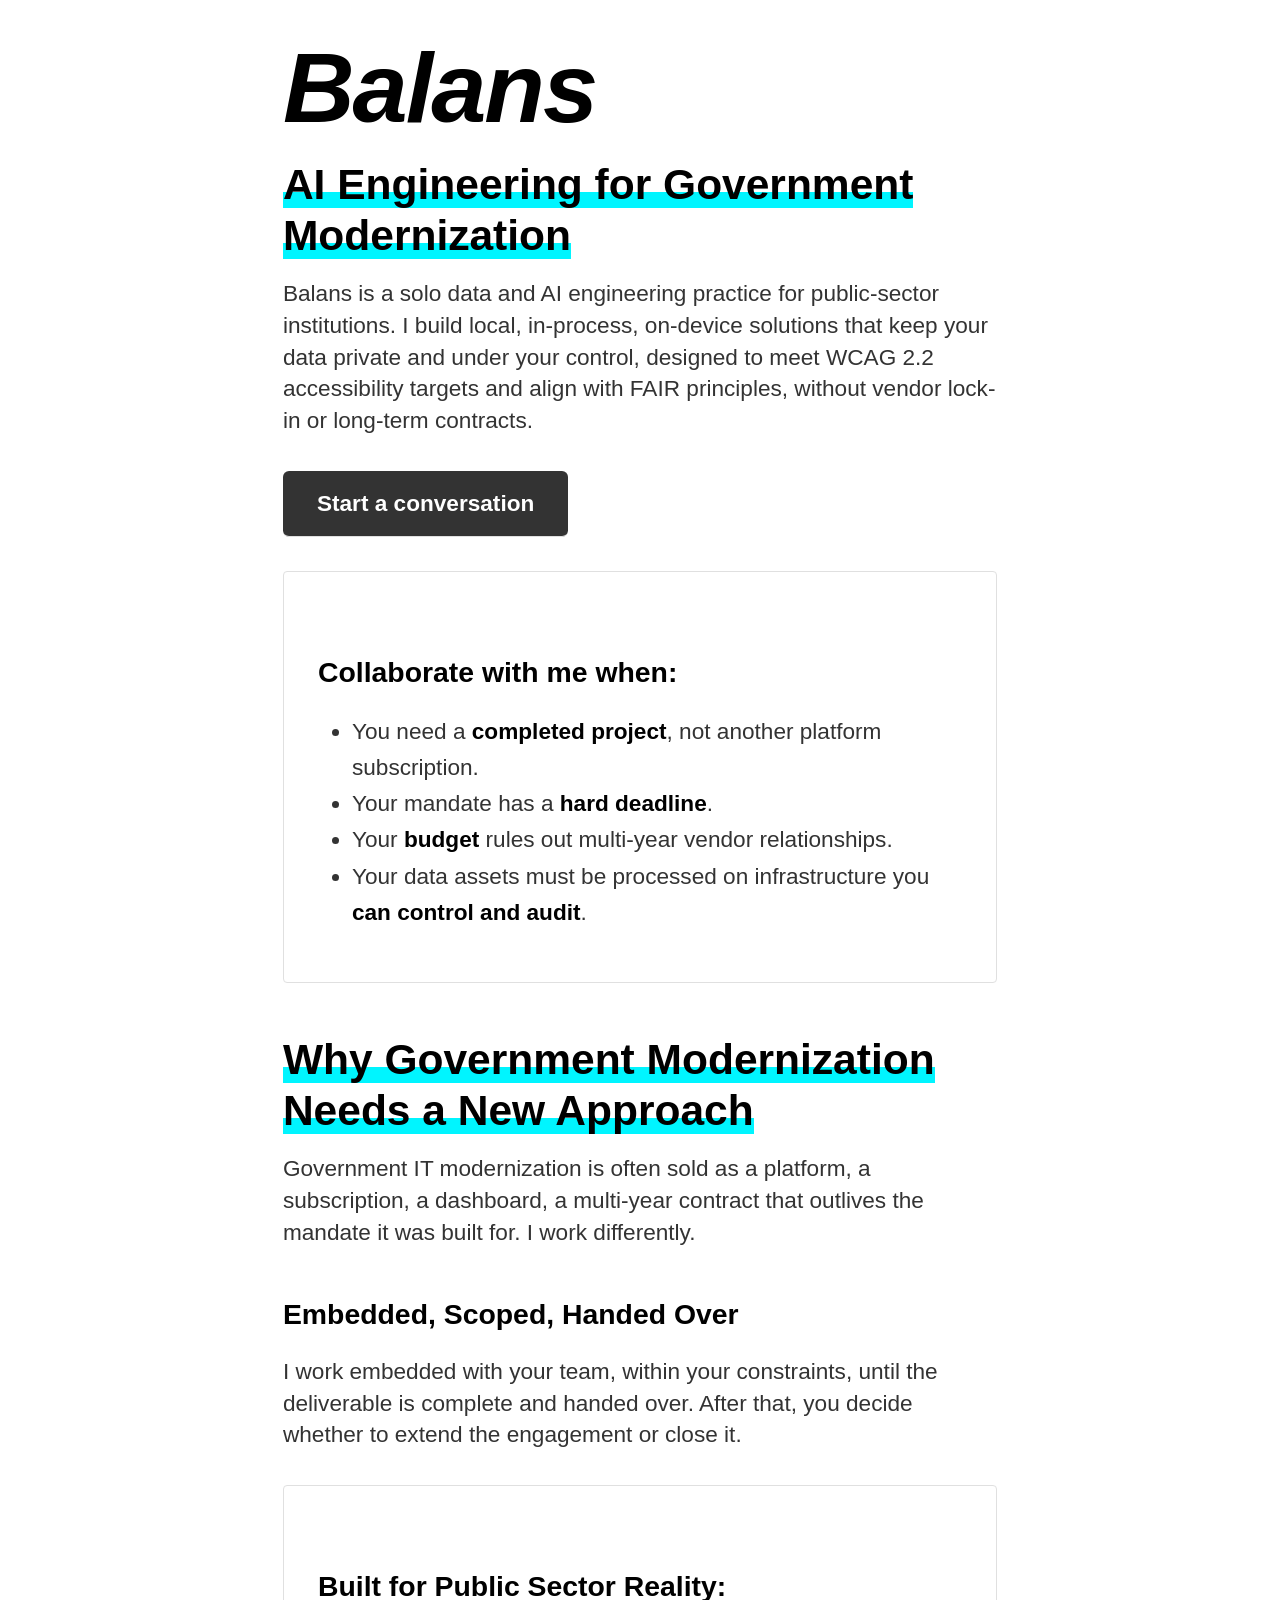
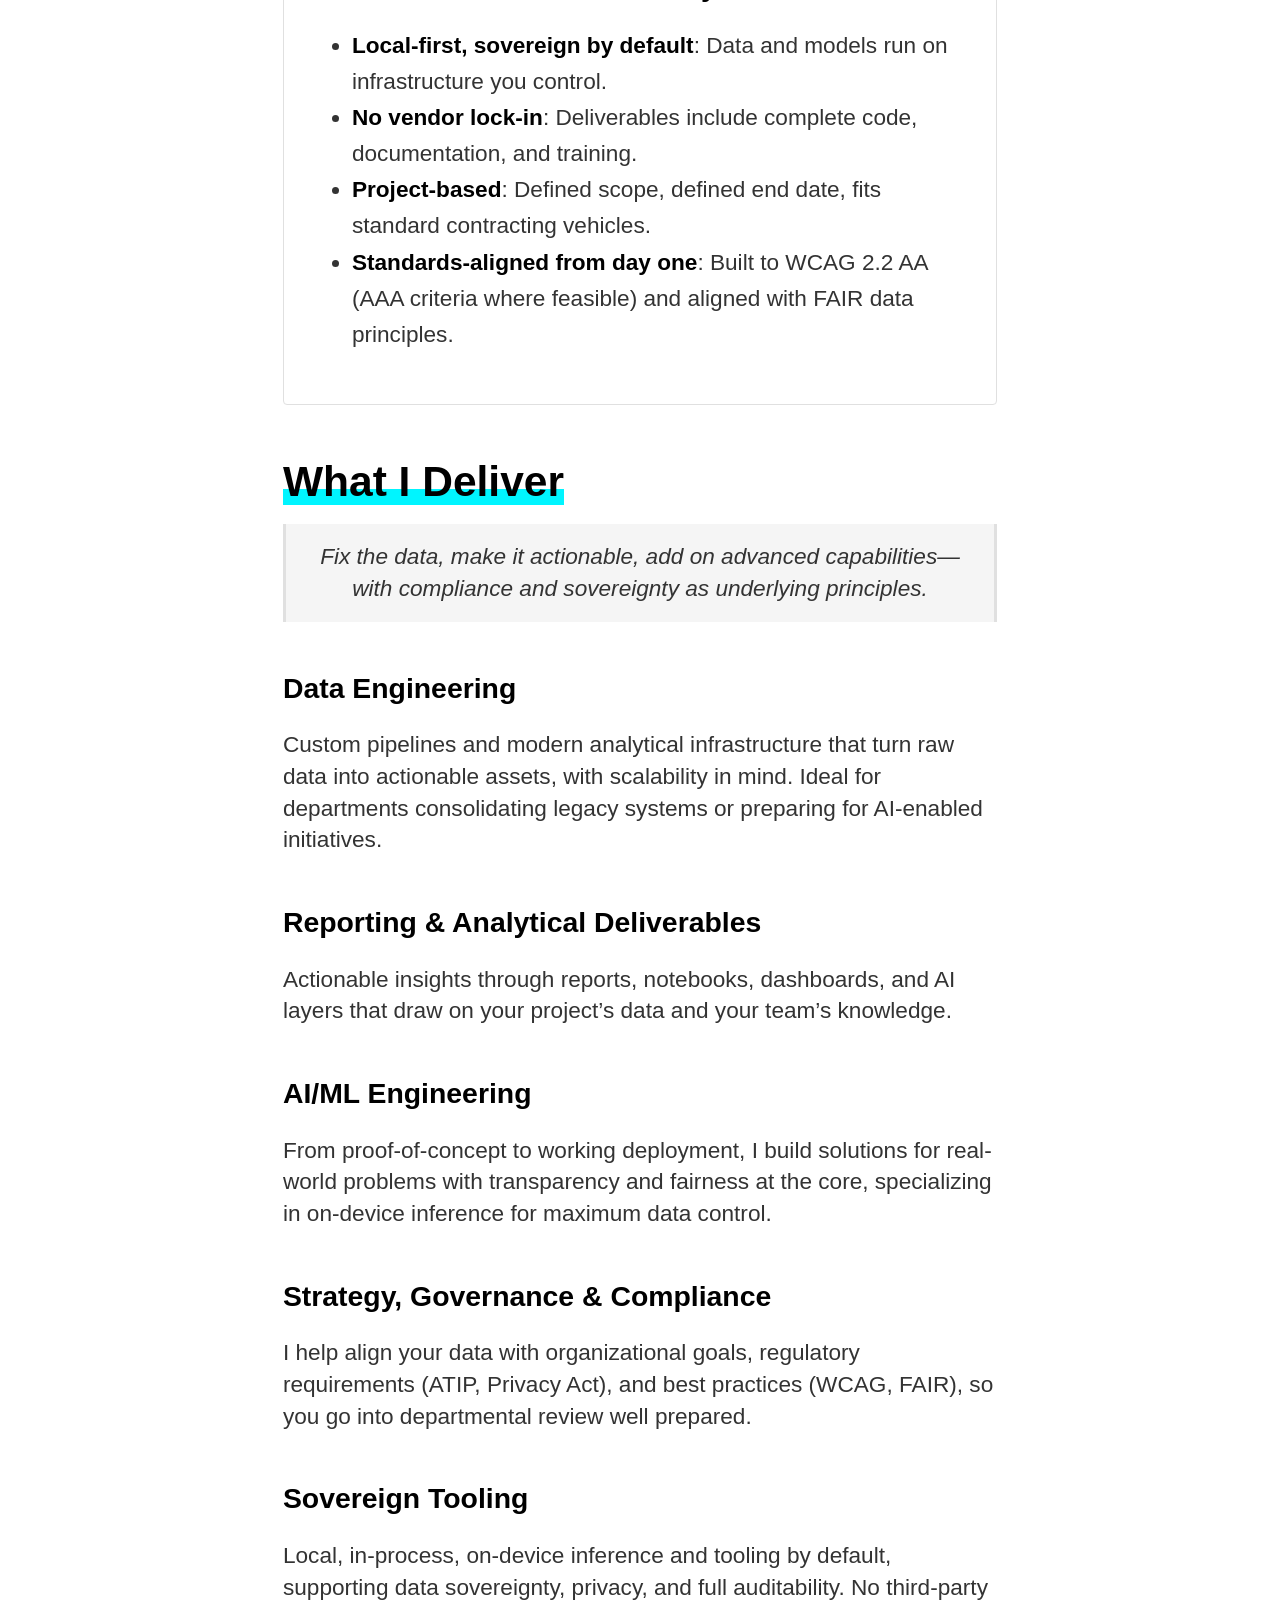
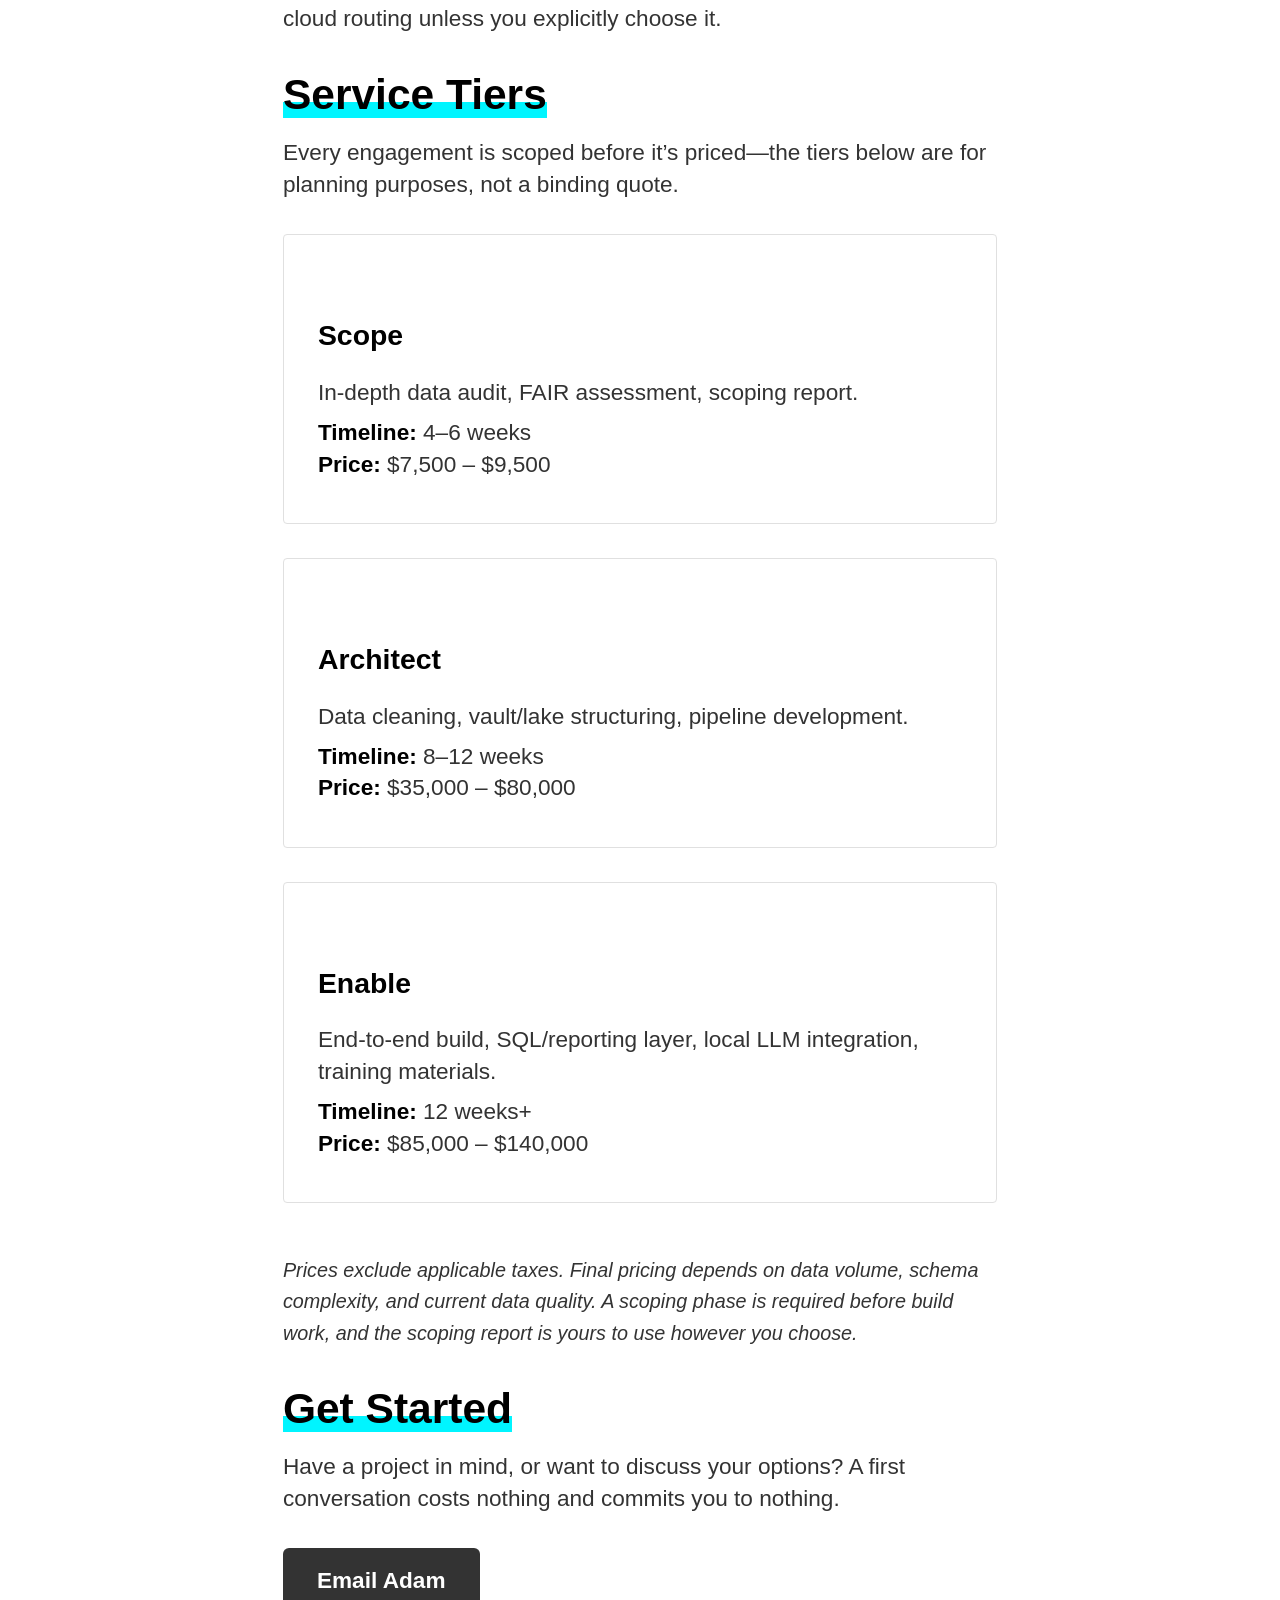
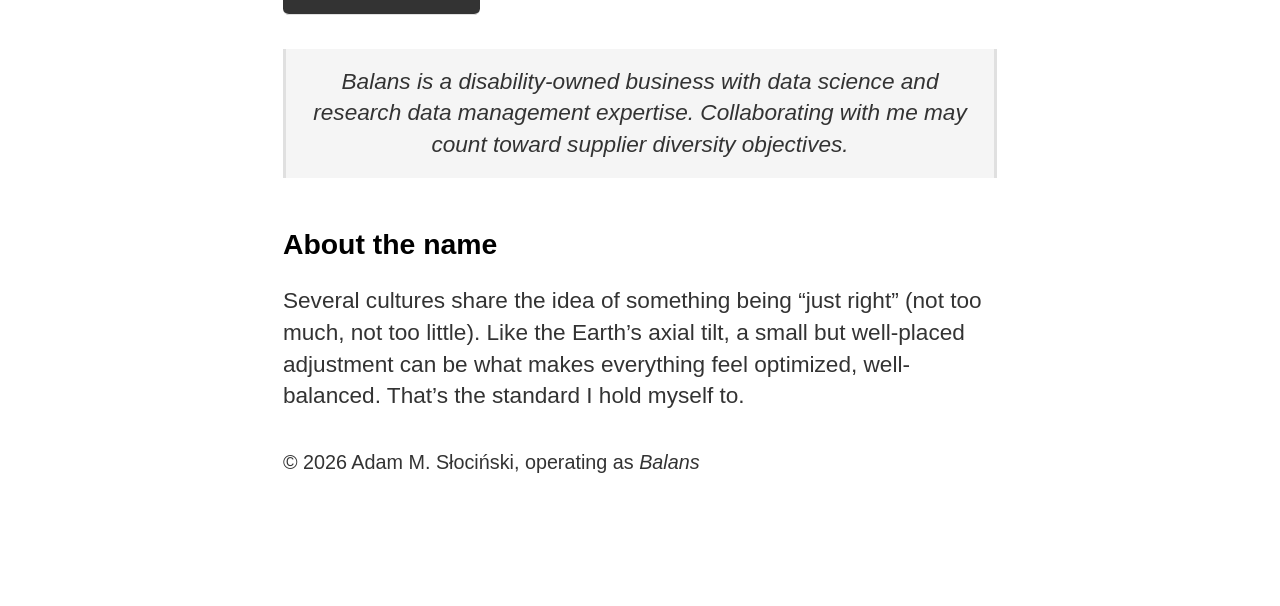
==== commit 5b7021f5: "modified diversity supplier byline" ====
--- a/index.html
+++ b/index.html
@@ -2747,7 +2747,7 @@
 <p>Have a project in mind, or want to discuss your options? A first conversation costs nothing and commits you to nothing.</p>
 <p><a href="mailto:adam@balans.ca" class="cta">Email Adam</a></p>
 <div class="quote-box">
-<p>Balans is a disability-owned business with data science and research data management expertise gained in the federal government. Collaborating with me may count toward supplier diversity objectives.</p>
+<p>Balans is a disability-owned business with data science and research data management expertise. Collaborating with me may count toward supplier diversity objectives.</p>
 </div>
 <section id="about-the-name" class="level2">
 <h2 data-anchor-id="about-the-name">About the name</h2>
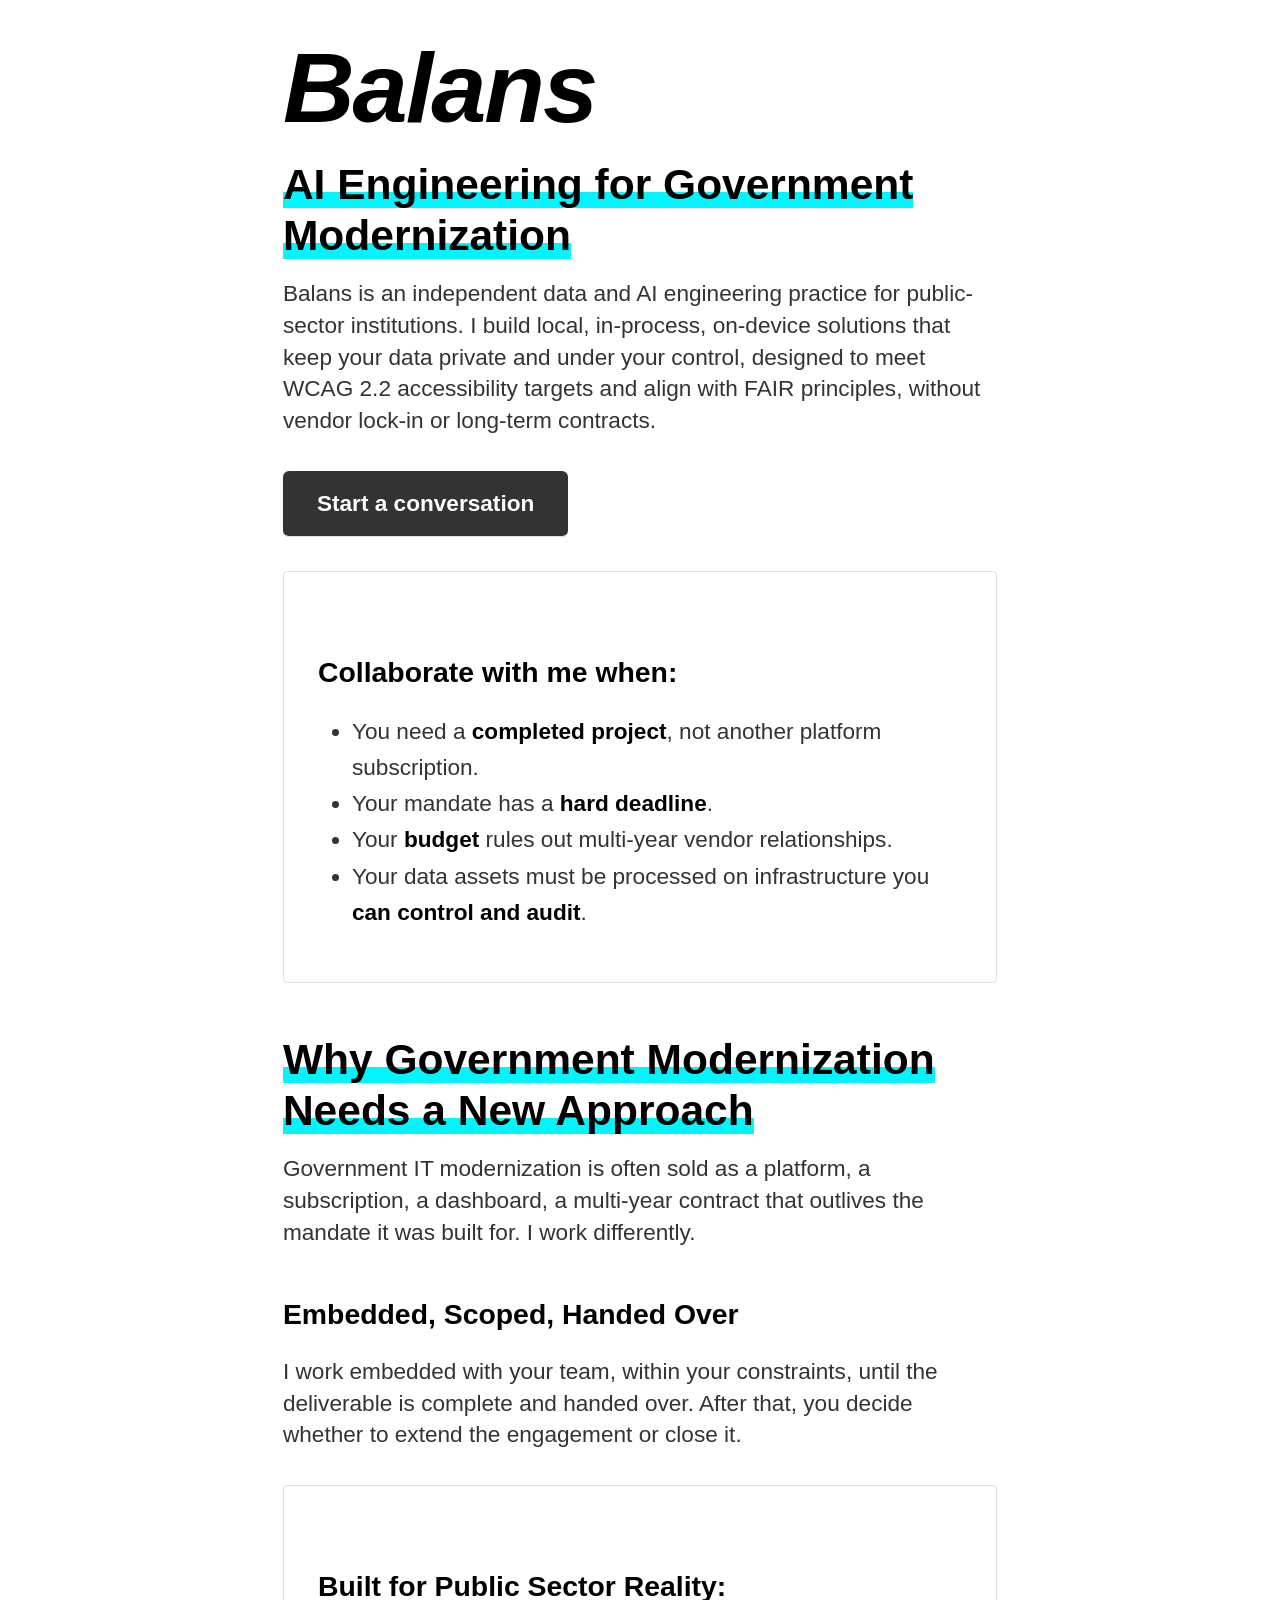
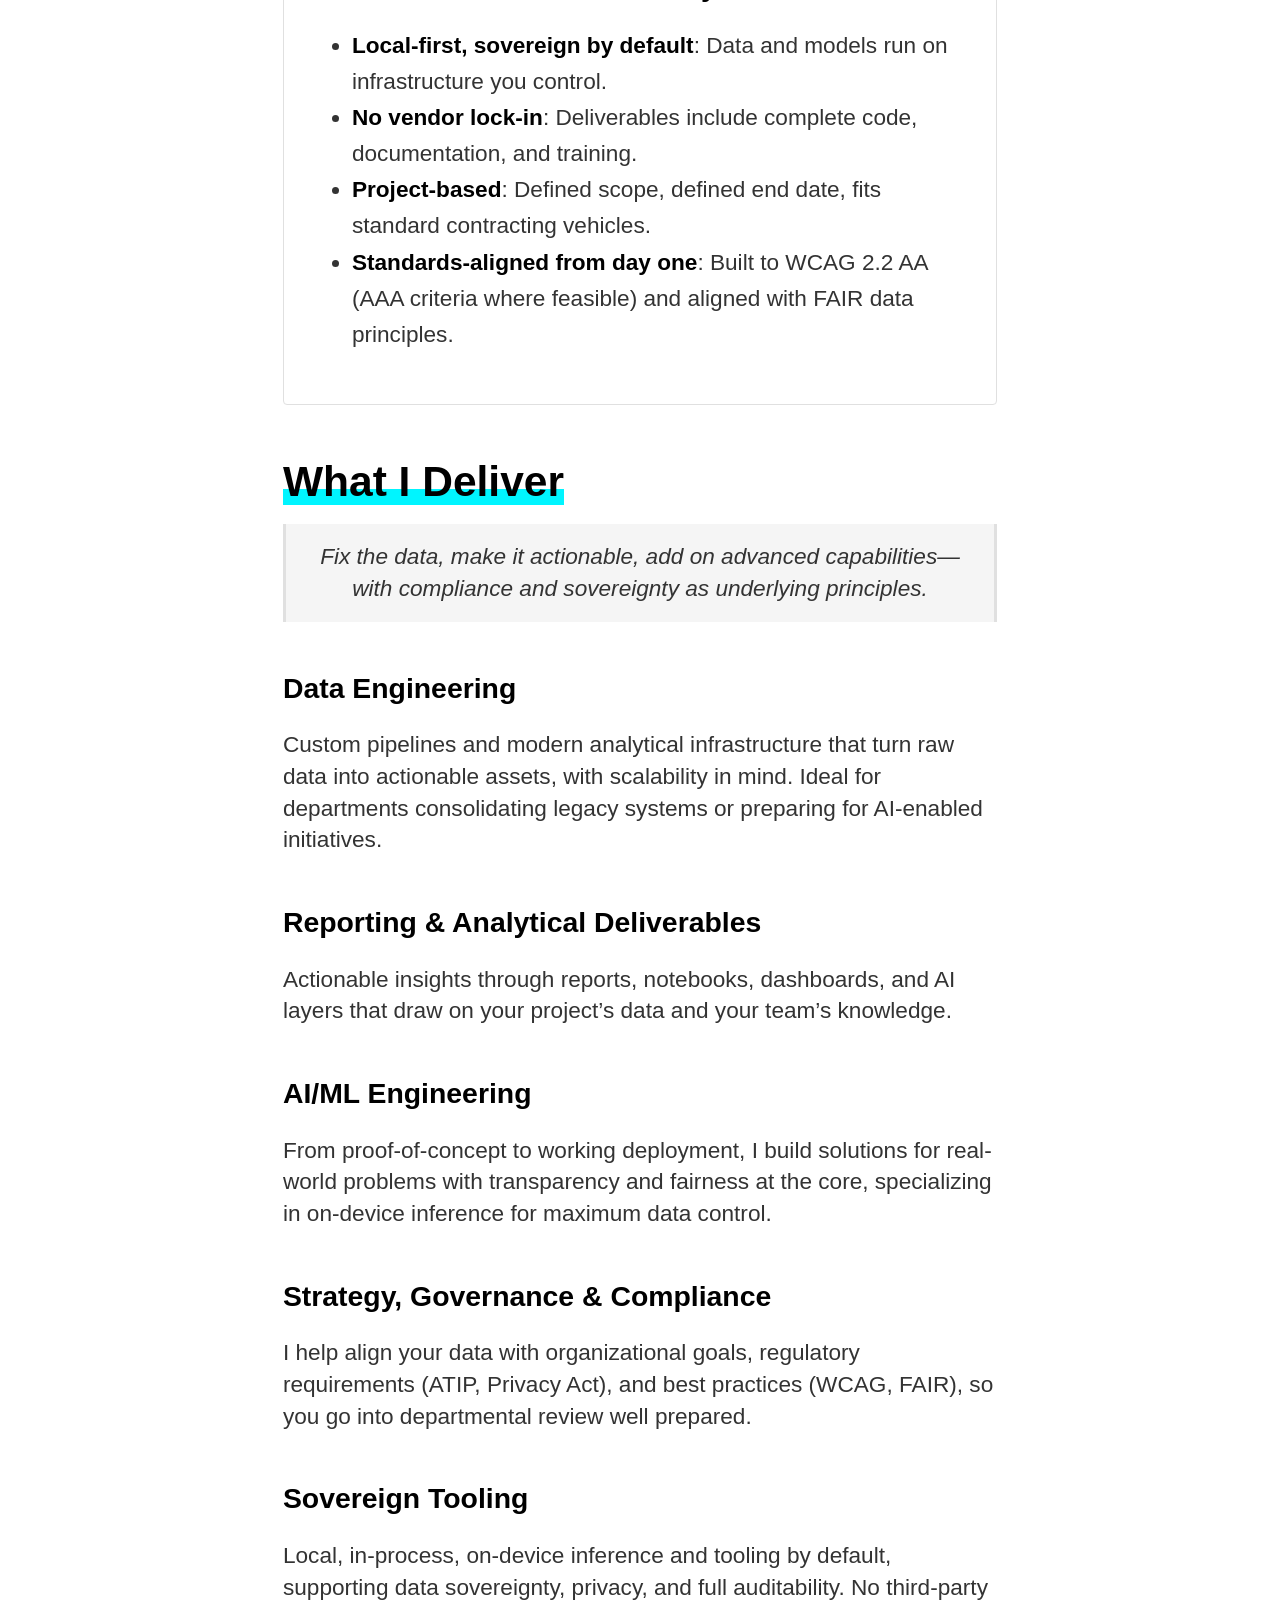
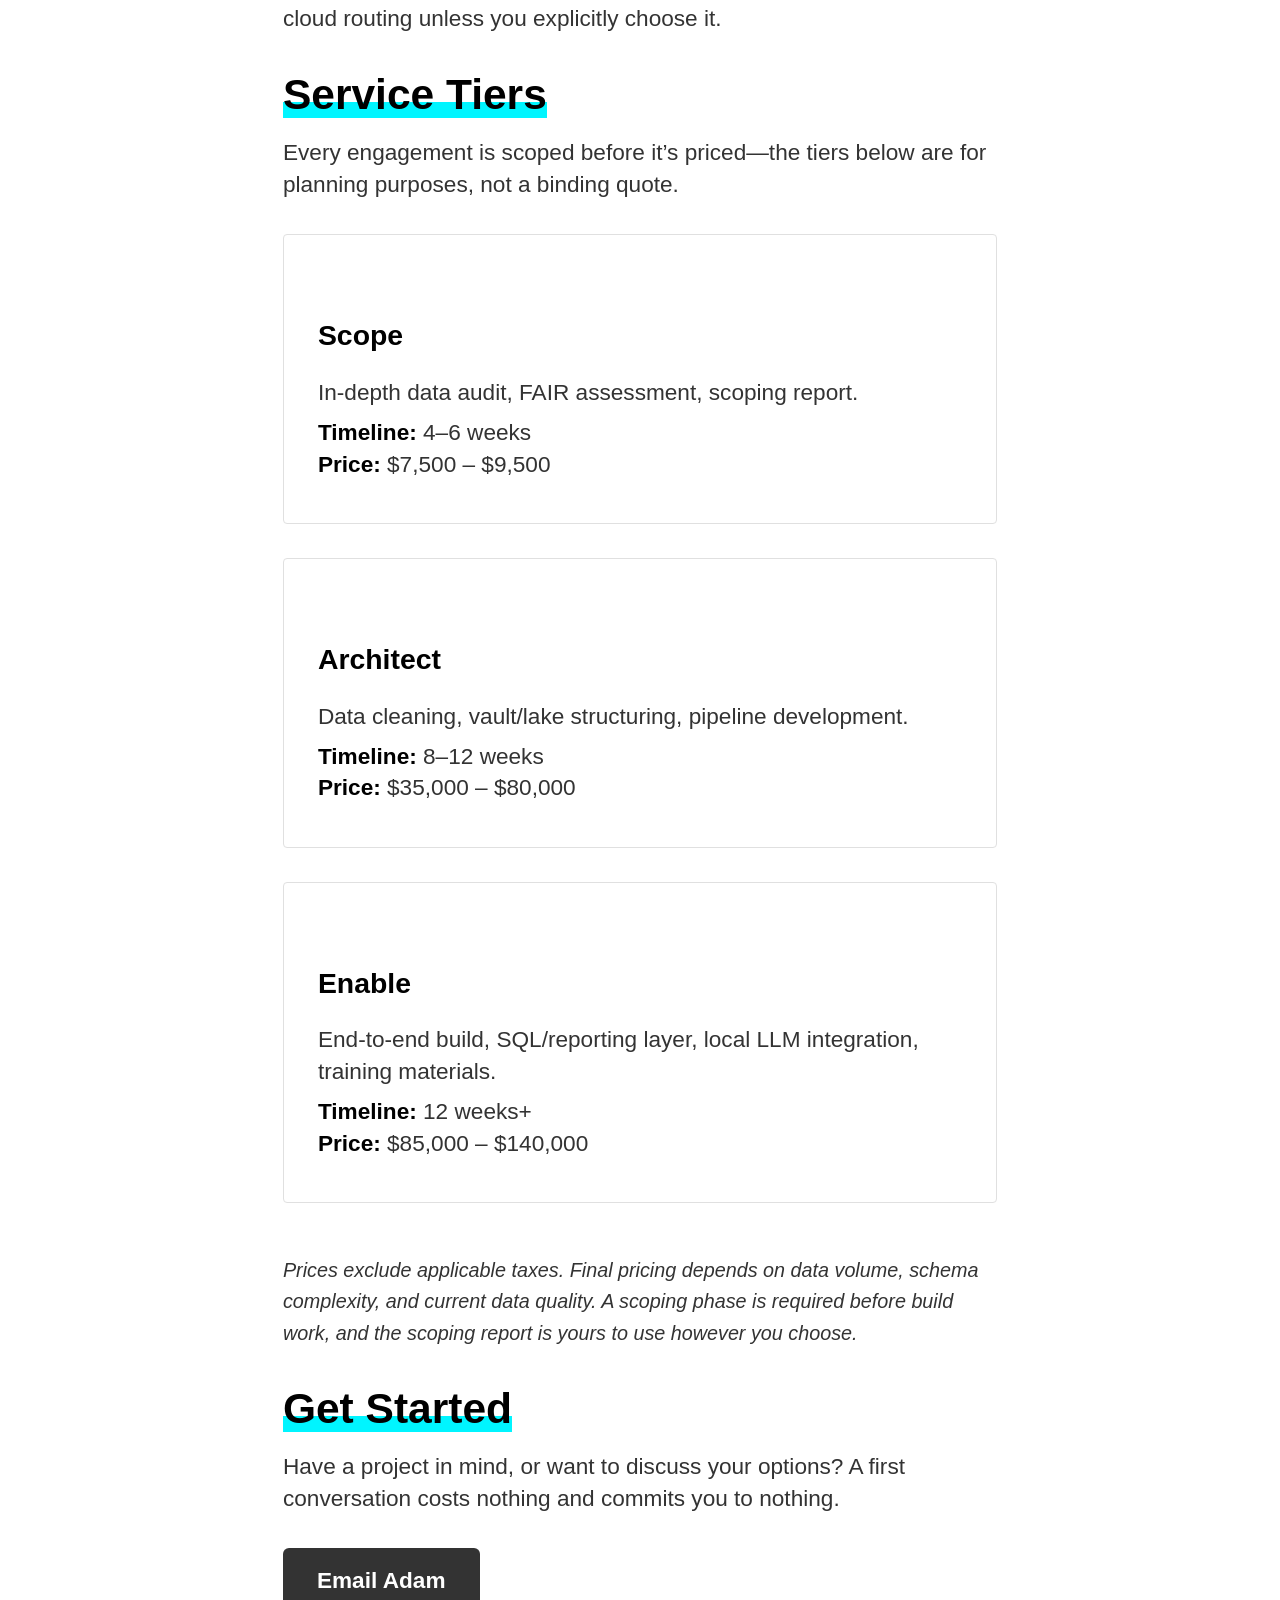
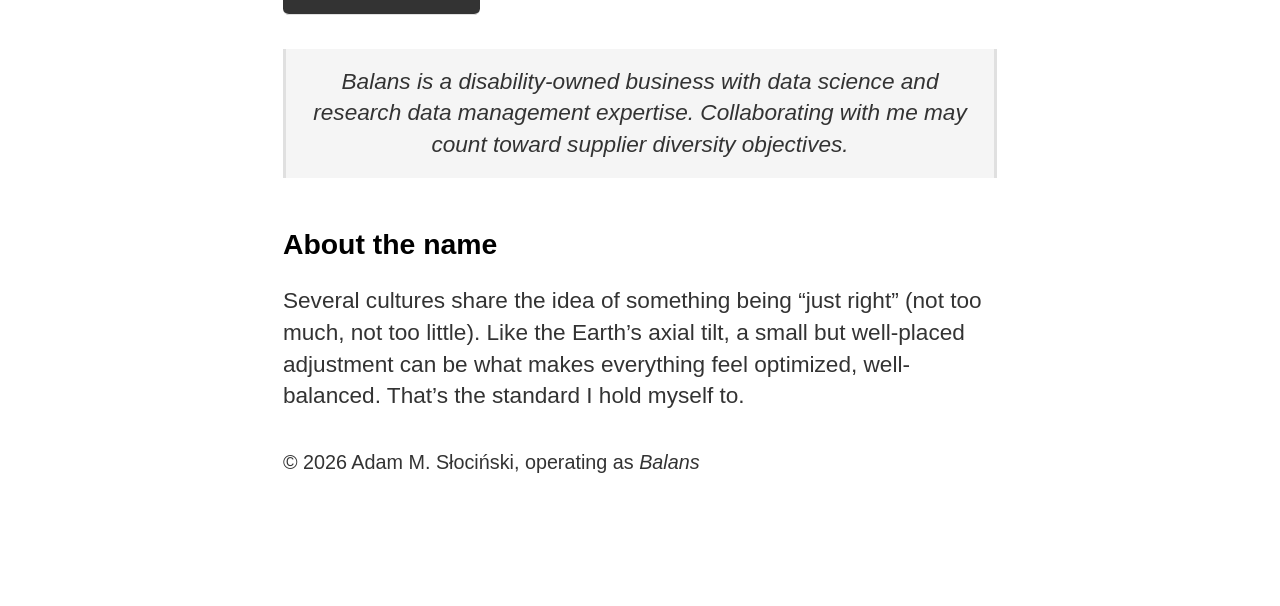
==== commit 74c329c6: "modified intro" ====
--- a/index.html
+++ b/index.html
@@ -2658,7 +2658,7 @@
 <section id="ai-engineering-for-government-modernization" class="level1 wow-turquoise">
 <h1>AI Engineering for Government Modernization</h1>
 </section>
-<p>Balans is a solo data and AI engineering practice for public-sector institutions. I build local, in-process, on-device solutions that keep your data private and under your control, designed to meet WCAG 2.2 accessibility targets and align with FAIR principles, without vendor lock-in or long-term contracts.</p>
+<p>Balans is an independent data and AI engineering practice for public-sector institutions. I build local, in-process, on-device solutions that keep your data private and under your control, designed to meet WCAG 2.2 accessibility targets and align with FAIR principles, without vendor lock-in or long-term contracts.</p>
 <p><a href="mailto:adam@balans.ca" class="cta">Start a conversation</a></p>
 <section id="collaborate-with-me-when" class="level2 pitch-card">
 <h2 data-anchor-id="collaborate-with-me-when">Collaborate with me when:</h2>
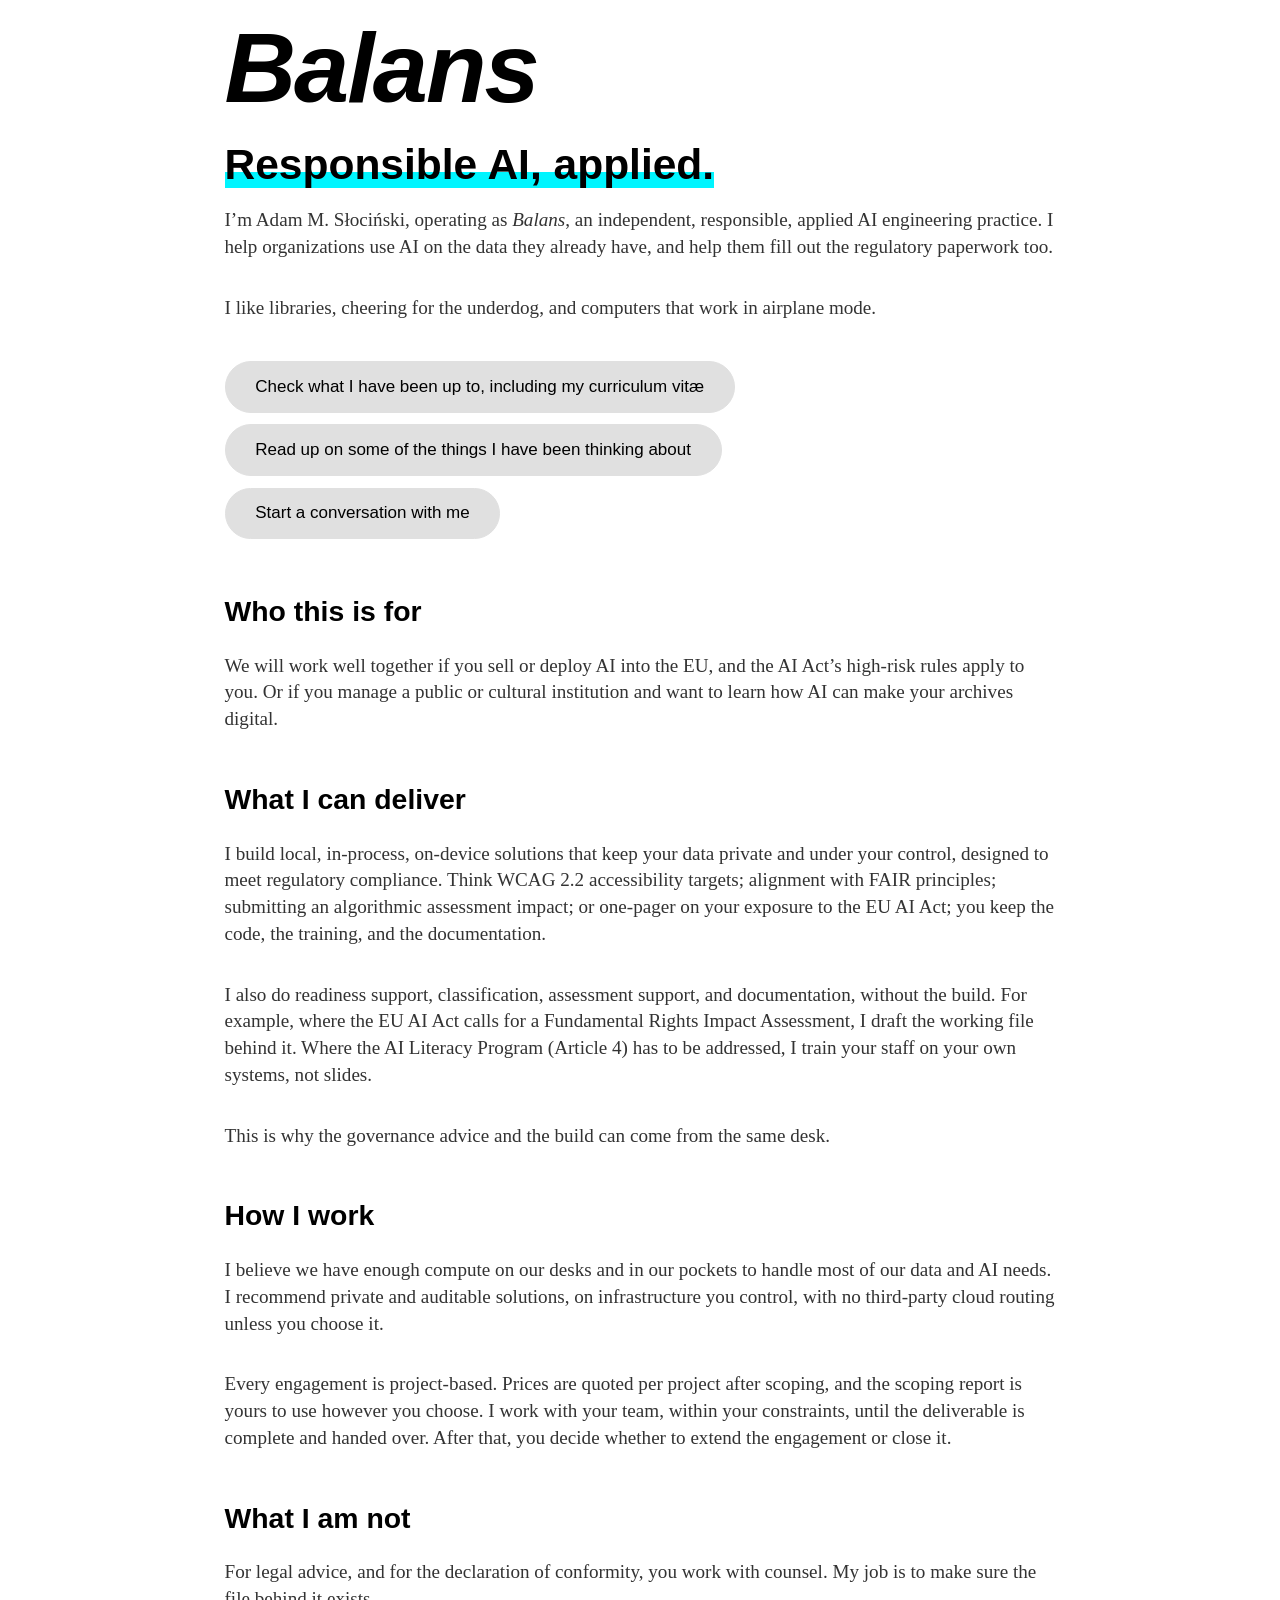
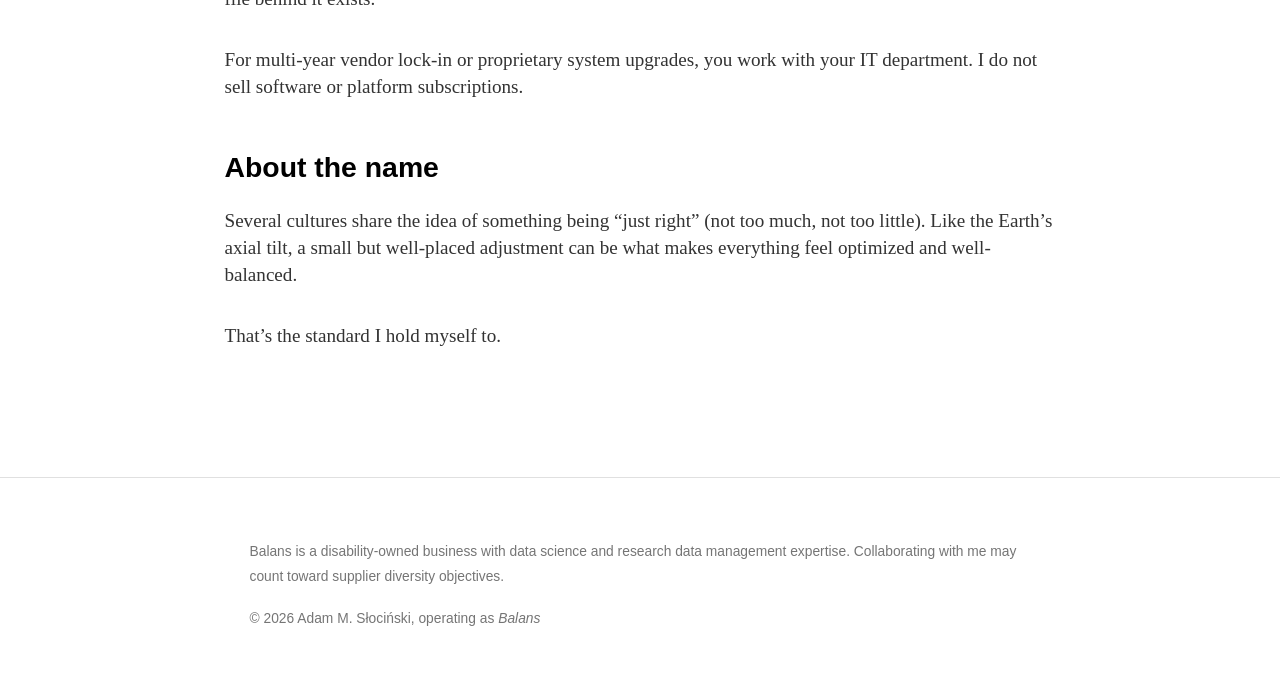
==== commit 19fa8a47: "Built site for gh-pages" ====
--- a/index.html
+++ b/index.html
@@ -2,2639 +2,75 @@
 <html xmlns="http://www.w3.org/1999/xhtml" lang="en" xml:lang="en"><head>
 
 <meta charset="utf-8">
-<meta name="generator" content="quarto-1.8.24">
+<meta name="generator" content="quarto-1.11.9">
 
 <meta name="viewport" content="width=device-width, initial-scale=1.0, user-scalable=yes">
 
 
 <title>Balans</title>
 <style>
-code{white-space: pre-wrap;}
+/* Default styles provided by pandoc.
+** See https://pandoc.org/MANUAL.html#variables-for-html for config info.
+*/
 span.smallcaps{font-variant: small-caps;}
-div.columns{display: flex; gap: min(4vw, 1.5em);}
-div.column{flex: auto; overflow-x: auto;}
+div.columns{display: flex; gap: 1.5em;}
+div.column{flex: auto;}
+@media screen {
+div.columns{gap: min(4vw, 1.5em);}
+div.column{overflow-x: auto;}
+}
 div.hanging-indent{margin-left: 1.5em; text-indent: -1.5em;}
 ul.task-list{list-style: none;}
 ul.task-list li input[type="checkbox"] {
-width: 0.8em;
-margin: 0 0.8em 0.2em -1em;  vertical-align: middle;
+  width: 0.8em;
+  margin: 0 0.8em 0.2em -1em; /* quarto-specific, see https://github.com/quarto-dev/quarto-cli/issues/4556 */ 
+  vertical-align: middle;
 }
 </style>
 
 
-<script>/*!
- * clipboard.js v2.0.11
- * https://clipboardjs.com/
- *
- * Licensed MIT © Zeno Rocha
- */
-!function(t,e){"object"==typeof exports&&"object"==typeof module?module.exports=e():"function"==typeof define&&define.amd?define([],e):"object"==typeof exports?exports.ClipboardJS=e():t.ClipboardJS=e()}(this,function(){return n={686:function(t,e,n){"use strict";n.d(e,{default:function(){return b}});var e=n(279),i=n.n(e),e=n(370),u=n.n(e),e=n(817),r=n.n(e);function c(t){try{return document.execCommand(t)}catch(t){return}}var a=function(t){t=r()(t);return c("cut"),t};function o(t,e){var n,o,t=(n=t,o="rtl"===document.documentElement.getAttribute("dir"),(t=document.createElement("textarea")).style.fontSize="12pt",t.style.border="0",t.style.padding="0",t.style.margin="0",t.style.position="absolute",t.style[o?"right":"left"]="-9999px",o=window.pageYOffset||document.documentElement.scrollTop,t.style.top="".concat(o,"px"),t.setAttribute("readonly",""),t.value=n,t);return e.container.appendChild(t),e=r()(t),c("copy"),t.remove(),e}var f=function(t){var e=1<arguments.length&&void 0!==arguments[1]?arguments[1]:{container:document.body},n="";return"string"==typeof t?n=o(t,e):t instanceof HTMLInputElement&&!["text","search","url","tel","password"].includes(null==t?void 0:t.type)?n=o(t.value,e):(n=r()(t),c("copy")),n};function l(t){return(l="function"==typeof Symbol&&"symbol"==typeof Symbol.iterator?function(t){return typeof t}:function(t){return t&&"function"==typeof Symbol&&t.constructor===Symbol&&t!==Symbol.prototype?"symbol":typeof t})(t)}var s=function(){var t=0<arguments.length&&void 0!==arguments[0]?arguments[0]:{},e=t.action,n=void 0===e?"copy":e,o=t.container,e=t.target,t=t.text;if("copy"!==n&&"cut"!==n)throw new Error('Invalid "action" value, use either "copy" or "cut"');if(void 0!==e){if(!e||"object"!==l(e)||1!==e.nodeType)throw new Error('Invalid "target" value, use a valid Element');if("copy"===n&&e.hasAttribute("disabled"))throw new Error('Invalid "target" attribute. Please use "readonly" instead of "disabled" attribute');if("cut"===n&&(e.hasAttribute("readonly")||e.hasAttribute("disabled")))throw new Error('Invalid "target" attribute. You can\'t cut text from elements with "readonly" or "disabled" attributes')}return t?f(t,{container:o}):e?"cut"===n?a(e):f(e,{container:o}):void 0};function p(t){return(p="function"==typeof Symbol&&"symbol"==typeof Symbol.iterator?function(t){return typeof t}:function(t){return t&&"function"==typeof Symbol&&t.constructor===Symbol&&t!==Symbol.prototype?"symbol":typeof t})(t)}function d(t,e){for(var n=0;n<e.length;n++){var o=e[n];o.enumerable=o.enumerable||!1,o.configurable=!0,"value"in o&&(o.writable=!0),Object.defineProperty(t,o.key,o)}}function y(t,e){return(y=Object.setPrototypeOf||function(t,e){return t.__proto__=e,t})(t,e)}function h(n){var o=function(){if("undefined"==typeof Reflect||!Reflect.construct)return!1;if(Reflect.construct.sham)return!1;if("function"==typeof Proxy)return!0;try{return Date.prototype.toString.call(Reflect.construct(Date,[],function(){})),!0}catch(t){return!1}}();return function(){var t,e=v(n);return t=o?(t=v(this).constructor,Reflect.construct(e,arguments,t)):e.apply(this,arguments),e=this,!(t=t)||"object"!==p(t)&&"function"!=typeof t?function(t){if(void 0!==t)return t;throw new ReferenceError("this hasn't been initialised - super() hasn't been called")}(e):t}}function v(t){return(v=Object.setPrototypeOf?Object.getPrototypeOf:function(t){return t.__proto__||Object.getPrototypeOf(t)})(t)}function m(t,e){t="data-clipboard-".concat(t);if(e.hasAttribute(t))return e.getAttribute(t)}var b=function(){!function(t,e){if("function"!=typeof e&&null!==e)throw new TypeError("Super expression must either be null or a function");t.prototype=Object.create(e&&e.prototype,{constructor:{value:t,writable:!0,configurable:!0}}),e&&y(t,e)}(r,i());var t,e,n,o=h(r);function r(t,e){var n;return function(t){if(!(t instanceof r))throw new TypeError("Cannot call a class as a function")}(this),(n=o.call(this)).resolveOptions(e),n.listenClick(t),n}return t=r,n=[{key:"copy",value:function(t){var e=1<arguments.length&&void 0!==arguments[1]?arguments[1]:{container:document.body};return f(t,e)}},{key:"cut",value:function(t){return a(t)}},{key:"isSupported",value:function(){var t=0<arguments.length&&void 0!==arguments[0]?arguments[0]:["copy","cut"],t="string"==typeof t?[t]:t,e=!!document.queryCommandSupported;return t.forEach(function(t){e=e&&!!document.queryCommandSupported(t)}),e}}],(e=[{key:"resolveOptions",value:function(){var t=0<arguments.length&&void 0!==arguments[0]?arguments[0]:{};this.action="function"==typeof t.action?t.action:this.defaultAction,this.target="function"==typeof t.target?t.target:this.defaultTarget,this.text="function"==typeof t.text?t.text:this.defaultText,this.container="object"===p(t.container)?t.container:document.body}},{key:"listenClick",value:function(t){var e=this;this.listener=u()(t,"click",function(t){return e.onClick(t)})}},{key:"onClick",value:function(t){var e=t.delegateTarget||t.currentTarget,n=this.action(e)||"copy",t=s({action:n,container:this.container,target:this.target(e),text:this.text(e)});this.emit(t?"success":"error",{action:n,text:t,trigger:e,clearSelection:function(){e&&e.focus(),window.getSelection().removeAllRanges()}})}},{key:"defaultAction",value:function(t){return m("action",t)}},{key:"defaultTarget",value:function(t){t=m("target",t);if(t)return document.querySelector(t)}},{key:"defaultText",value:function(t){return m("text",t)}},{key:"destroy",value:function(){this.listener.destroy()}}])&&d(t.prototype,e),n&&d(t,n),r}()},828:function(t){var e;"undefined"==typeof Element||Element.prototype.matches||((e=Element.prototype).matches=e.matchesSelector||e.mozMatchesSelector||e.msMatchesSelector||e.oMatchesSelector||e.webkitMatchesSelector),t.exports=function(t,e){for(;t&&9!==t.nodeType;){if("function"==typeof t.matches&&t.matches(e))return t;t=t.parentNode}}},438:function(t,e,n){var u=n(828);function i(t,e,n,o,r){var i=function(e,n,t,o){return function(t){t.delegateTarget=u(t.target,n),t.delegateTarget&&o.call(e,t)}}.apply(this,arguments);return t.addEventListener(n,i,r),{destroy:function(){t.removeEventListener(n,i,r)}}}t.exports=function(t,e,n,o,r){return"function"==typeof t.addEventListener?i.apply(null,arguments):"function"==typeof n?i.bind(null,document).apply(null,arguments):("string"==typeof t&&(t=document.querySelectorAll(t)),Array.prototype.map.call(t,function(t){return i(t,e,n,o,r)}))}},879:function(t,n){n.node=function(t){return void 0!==t&&t instanceof HTMLElement&&1===t.nodeType},n.nodeList=function(t){var e=Object.prototype.toString.call(t);return void 0!==t&&("[object NodeList]"===e||"[object HTMLCollection]"===e)&&"length"in t&&(0===t.length||n.node(t[0]))},n.string=function(t){return"string"==typeof t||t instanceof String},n.fn=function(t){return"[object Function]"===Object.prototype.toString.call(t)}},370:function(t,e,n){var f=n(879),l=n(438);t.exports=function(t,e,n){if(!t&&!e&&!n)throw new Error("Missing required arguments");if(!f.string(e))throw new TypeError("Second argument must be a String");if(!f.fn(n))throw new TypeError("Third argument must be a Function");if(f.node(t))return c=e,a=n,(u=t).addEventListener(c,a),{destroy:function(){u.removeEventListener(c,a)}};if(f.nodeList(t))return o=t,r=e,i=n,Array.prototype.forEach.call(o,function(t){t.addEventListener(r,i)}),{destroy:function(){Array.prototype.forEach.call(o,function(t){t.removeEventListener(r,i)})}};if(f.string(t))return t=t,e=e,n=n,l(document.body,t,e,n);throw new TypeError("First argument must be a String, HTMLElement, HTMLCollection, or NodeList");var o,r,i,u,c,a}},817:function(t){t.exports=function(t){var e,n="SELECT"===t.nodeName?(t.focus(),t.value):"INPUT"===t.nodeName||"TEXTAREA"===t.nodeName?((e=t.hasAttribute("readonly"))||t.setAttribute("readonly",""),t.select(),t.setSelectionRange(0,t.value.length),e||t.removeAttribute("readonly"),t.value):(t.hasAttribute("contenteditable")&&t.focus(),n=window.getSelection(),(e=document.createRange()).selectNodeContents(t),n.removeAllRanges(),n.addRange(e),n.toString());return n}},279:function(t){function e(){}e.prototype={on:function(t,e,n){var o=this.e||(this.e={});return(o[t]||(o[t]=[])).push({fn:e,ctx:n}),this},once:function(t,e,n){var o=this;function r(){o.off(t,r),e.apply(n,arguments)}return r._=e,this.on(t,r,n)},emit:function(t){for(var e=[].slice.call(arguments,1),n=((this.e||(this.e={}))[t]||[]).slice(),o=0,r=n.length;o<r;o++)n[o].fn.apply(n[o].ctx,e);return this},off:function(t,e){var n=this.e||(this.e={}),o=n[t],r=[];if(o&&e)for(var i=0,u=o.length;i<u;i++)o[i].fn!==e&&o[i].fn._!==e&&r.push(o[i]);return r.length?n[t]=r:delete n[t],this}},t.exports=e,t.exports.TinyEmitter=e}},r={},o.n=function(t){var e=t&&t.__esModule?function(){return t.default}:function(){return t};return o.d(e,{a:e}),e},o.d=function(t,e){for(var n in e)o.o(e,n)&&!o.o(t,n)&&Object.defineProperty(t,n,{enumerable:!0,get:e[n]})},o.o=function(t,e){return Object.prototype.hasOwnProperty.call(t,e)},o(686).default;function o(t){if(r[t])return r[t].exports;var e=r[t]={exports:{}};return n[t](e,e.exports,o),e.exports}var n,r});</script>
-<script src="[data-uri]" type="module"></script>
-<script src="[data-uri]" type="module"></script>
-<script src="[data-uri]" type="module"></script>
-<script>/**
- * @popperjs/core v2.11.7 - MIT License
- */
-
-!function(e,t){"object"==typeof exports&&"undefined"!=typeof module?t(exports):"function"==typeof define&&define.amd?define(["exports"],t):t((e="undefined"!=typeof globalThis?globalThis:e||self).Popper={})}(this,(function(e){"use strict";function t(e){if(null==e)return window;if("[object Window]"!==e.toString()){var t=e.ownerDocument;return t&&t.defaultView||window}return e}function n(e){return e instanceof t(e).Element||e instanceof Element}function r(e){return e instanceof t(e).HTMLElement||e instanceof HTMLElement}function o(e){return"undefined"!=typeof ShadowRoot&&(e instanceof t(e).ShadowRoot||e instanceof ShadowRoot)}var i=Math.max,a=Math.min,s=Math.round;function f(){var e=navigator.userAgentData;return null!=e&&e.brands&&Array.isArray(e.brands)?e.brands.map((function(e){return e.brand+"/"+e.version})).join(" "):navigator.userAgent}function c(){return!/^((?!chrome|android).)*safari/i.test(f())}function p(e,o,i){void 0===o&&(o=!1),void 0===i&&(i=!1);var a=e.getBoundingClientRect(),f=1,p=1;o&&r(e)&&(f=e.offsetWidth>0&&s(a.width)/e.offsetWidth||1,p=e.offsetHeight>0&&s(a.height)/e.offsetHeight||1);var u=(n(e)?t(e):window).visualViewport,l=!c()&&i,d=(a.left+(l&&u?u.offsetLeft:0))/f,h=(a.top+(l&&u?u.offsetTop:0))/p,m=a.width/f,v=a.height/p;return{width:m,height:v,top:h,right:d+m,bottom:h+v,left:d,x:d,y:h}}function u(e){var n=t(e);return{scrollLeft:n.pageXOffset,scrollTop:n.pageYOffset}}function l(e){return e?(e.nodeName||"").toLowerCase():null}function d(e){return((n(e)?e.ownerDocument:e.document)||window.document).documentElement}function h(e){return p(d(e)).left+u(e).scrollLeft}function m(e){return t(e).getComputedStyle(e)}function v(e){var t=m(e),n=t.overflow,r=t.overflowX,o=t.overflowY;return/auto|scroll|overlay|hidden/.test(n+o+r)}function y(e,n,o){void 0===o&&(o=!1);var i,a,f=r(n),c=r(n)&&function(e){var t=e.getBoundingClientRect(),n=s(t.width)/e.offsetWidth||1,r=s(t.height)/e.offsetHeight||1;return 1!==n||1!==r}(n),m=d(n),y=p(e,c,o),g={scrollLeft:0,scrollTop:0},b={x:0,y:0};return(f||!f&&!o)&&(("body"!==l(n)||v(m))&&(g=(i=n)!==t(i)&&r(i)?{scrollLeft:(a=i).scrollLeft,scrollTop:a.scrollTop}:u(i)),r(n)?((b=p(n,!0)).x+=n.clientLeft,b.y+=n.clientTop):m&&(b.x=h(m))),{x:y.left+g.scrollLeft-b.x,y:y.top+g.scrollTop-b.y,width:y.width,height:y.height}}function g(e){var t=p(e),n=e.offsetWidth,r=e.offsetHeight;return Math.abs(t.width-n)<=1&&(n=t.width),Math.abs(t.height-r)<=1&&(r=t.height),{x:e.offsetLeft,y:e.offsetTop,width:n,height:r}}function b(e){return"html"===l(e)?e:e.assignedSlot||e.parentNode||(o(e)?e.host:null)||d(e)}function x(e){return["html","body","#document"].indexOf(l(e))>=0?e.ownerDocument.body:r(e)&&v(e)?e:x(b(e))}function w(e,n){var r;void 0===n&&(n=[]);var o=x(e),i=o===(null==(r=e.ownerDocument)?void 0:r.body),a=t(o),s=i?[a].concat(a.visualViewport||[],v(o)?o:[]):o,f=n.concat(s);return i?f:f.concat(w(b(s)))}function O(e){return["table","td","th"].indexOf(l(e))>=0}function j(e){return r(e)&&"fixed"!==m(e).position?e.offsetParent:null}function E(e){for(var n=t(e),i=j(e);i&&O(i)&&"static"===m(i).position;)i=j(i);return i&&("html"===l(i)||"body"===l(i)&&"static"===m(i).position)?n:i||function(e){var t=/firefox/i.test(f());if(/Trident/i.test(f())&&r(e)&&"fixed"===m(e).position)return null;var n=b(e);for(o(n)&&(n=n.host);r(n)&&["html","body"].indexOf(l(n))<0;){var i=m(n);if("none"!==i.transform||"none"!==i.perspective||"paint"===i.contain||-1!==["transform","perspective"].indexOf(i.willChange)||t&&"filter"===i.willChange||t&&i.filter&&"none"!==i.filter)return n;n=n.parentNode}return null}(e)||n}var D="top",A="bottom",L="right",P="left",M="auto",k=[D,A,L,P],W="start",B="end",H="viewport",T="popper",R=k.reduce((function(e,t){return e.concat([t+"-"+W,t+"-"+B])}),[]),S=[].concat(k,[M]).reduce((function(e,t){return e.concat([t,t+"-"+W,t+"-"+B])}),[]),V=["beforeRead","read","afterRead","beforeMain","main","afterMain","beforeWrite","write","afterWrite"];function q(e){var t=new Map,n=new Set,r=[];function o(e){n.add(e.name),[].concat(e.requires||[],e.requiresIfExists||[]).forEach((function(e){if(!n.has(e)){var r=t.get(e);r&&o(r)}})),r.push(e)}return e.forEach((function(e){t.set(e.name,e)})),e.forEach((function(e){n.has(e.name)||o(e)})),r}function C(e){return e.split("-")[0]}function N(e,t){var n=t.getRootNode&&t.getRootNode();if(e.contains(t))return!0;if(n&&o(n)){var r=t;do{if(r&&e.isSameNode(r))return!0;r=r.parentNode||r.host}while(r)}return!1}function I(e){return Object.assign({},e,{left:e.x,top:e.y,right:e.x+e.width,bottom:e.y+e.height})}function _(e,r,o){return r===H?I(function(e,n){var r=t(e),o=d(e),i=r.visualViewport,a=o.clientWidth,s=o.clientHeight,f=0,p=0;if(i){a=i.width,s=i.height;var u=c();(u||!u&&"fixed"===n)&&(f=i.offsetLeft,p=i.offsetTop)}return{width:a,height:s,x:f+h(e),y:p}}(e,o)):n(r)?function(e,t){var n=p(e,!1,"fixed"===t);return n.top=n.top+e.clientTop,n.left=n.left+e.clientLeft,n.bottom=n.top+e.clientHeight,n.right=n.left+e.clientWidth,n.width=e.clientWidth,n.height=e.clientHeight,n.x=n.left,n.y=n.top,n}(r,o):I(function(e){var t,n=d(e),r=u(e),o=null==(t=e.ownerDocument)?void 0:t.body,a=i(n.scrollWidth,n.clientWidth,o?o.scrollWidth:0,o?o.clientWidth:0),s=i(n.scrollHeight,n.clientHeight,o?o.scrollHeight:0,o?o.clientHeight:0),f=-r.scrollLeft+h(e),c=-r.scrollTop;return"rtl"===m(o||n).direction&&(f+=i(n.clientWidth,o?o.clientWidth:0)-a),{width:a,height:s,x:f,y:c}}(d(e)))}function F(e,t,o,s){var f="clippingParents"===t?function(e){var t=w(b(e)),o=["absolute","fixed"].indexOf(m(e).position)>=0&&r(e)?E(e):e;return n(o)?t.filter((function(e){return n(e)&&N(e,o)&&"body"!==l(e)})):[]}(e):[].concat(t),c=[].concat(f,[o]),p=c[0],u=c.reduce((function(t,n){var r=_(e,n,s);return t.top=i(r.top,t.top),t.right=a(r.right,t.right),t.bottom=a(r.bottom,t.bottom),t.left=i(r.left,t.left),t}),_(e,p,s));return u.width=u.right-u.left,u.height=u.bottom-u.top,u.x=u.left,u.y=u.top,u}function U(e){return e.split("-")[1]}function z(e){return["top","bottom"].indexOf(e)>=0?"x":"y"}function X(e){var t,n=e.reference,r=e.element,o=e.placement,i=o?C(o):null,a=o?U(o):null,s=n.x+n.width/2-r.width/2,f=n.y+n.height/2-r.height/2;switch(i){case D:t={x:s,y:n.y-r.height};break;case A:t={x:s,y:n.y+n.height};break;case L:t={x:n.x+n.width,y:f};break;case P:t={x:n.x-r.width,y:f};break;default:t={x:n.x,y:n.y}}var c=i?z(i):null;if(null!=c){var p="y"===c?"height":"width";switch(a){case W:t[c]=t[c]-(n[p]/2-r[p]/2);break;case B:t[c]=t[c]+(n[p]/2-r[p]/2)}}return t}function Y(e){return Object.assign({},{top:0,right:0,bottom:0,left:0},e)}function G(e,t){return t.reduce((function(t,n){return t[n]=e,t}),{})}function J(e,t){void 0===t&&(t={});var r=t,o=r.placement,i=void 0===o?e.placement:o,a=r.strategy,s=void 0===a?e.strategy:a,f=r.boundary,c=void 0===f?"clippingParents":f,u=r.rootBoundary,l=void 0===u?H:u,h=r.elementContext,m=void 0===h?T:h,v=r.altBoundary,y=void 0!==v&&v,g=r.padding,b=void 0===g?0:g,x=Y("number"!=typeof b?b:G(b,k)),w=m===T?"reference":T,O=e.rects.popper,j=e.elements[y?w:m],E=F(n(j)?j:j.contextElement||d(e.elements.popper),c,l,s),P=p(e.elements.reference),M=X({reference:P,element:O,strategy:"absolute",placement:i}),W=I(Object.assign({},O,M)),B=m===T?W:P,R={top:E.top-B.top+x.top,bottom:B.bottom-E.bottom+x.bottom,left:E.left-B.left+x.left,right:B.right-E.right+x.right},S=e.modifiersData.offset;if(m===T&&S){var V=S[i];Object.keys(R).forEach((function(e){var t=[L,A].indexOf(e)>=0?1:-1,n=[D,A].indexOf(e)>=0?"y":"x";R[e]+=V[n]*t}))}return R}var K={placement:"bottom",modifiers:[],strategy:"absolute"};function Q(){for(var e=arguments.length,t=new Array(e),n=0;n<e;n++)t[n]=arguments[n];return!t.some((function(e){return!(e&&"function"==typeof e.getBoundingClientRect)}))}function Z(e){void 0===e&&(e={});var t=e,r=t.defaultModifiers,o=void 0===r?[]:r,i=t.defaultOptions,a=void 0===i?K:i;return function(e,t,r){void 0===r&&(r=a);var i,s,f={placement:"bottom",orderedModifiers:[],options:Object.assign({},K,a),modifiersData:{},elements:{reference:e,popper:t},attributes:{},styles:{}},c=[],p=!1,u={state:f,setOptions:function(r){var i="function"==typeof r?r(f.options):r;l(),f.options=Object.assign({},a,f.options,i),f.scrollParents={reference:n(e)?w(e):e.contextElement?w(e.contextElement):[],popper:w(t)};var s,p,d=function(e){var t=q(e);return V.reduce((function(e,n){return e.concat(t.filter((function(e){return e.phase===n})))}),[])}((s=[].concat(o,f.options.modifiers),p=s.reduce((function(e,t){var n=e[t.name];return e[t.name]=n?Object.assign({},n,t,{options:Object.assign({},n.options,t.options),data:Object.assign({},n.data,t.data)}):t,e}),{}),Object.keys(p).map((function(e){return p[e]}))));return f.orderedModifiers=d.filter((function(e){return e.enabled})),f.orderedModifiers.forEach((function(e){var t=e.name,n=e.options,r=void 0===n?{}:n,o=e.effect;if("function"==typeof o){var i=o({state:f,name:t,instance:u,options:r}),a=function(){};c.push(i||a)}})),u.update()},forceUpdate:function(){if(!p){var e=f.elements,t=e.reference,n=e.popper;if(Q(t,n)){f.rects={reference:y(t,E(n),"fixed"===f.options.strategy),popper:g(n)},f.reset=!1,f.placement=f.options.placement,f.orderedModifiers.forEach((function(e){return f.modifiersData[e.name]=Object.assign({},e.data)}));for(var r=0;r<f.orderedModifiers.length;r++)if(!0!==f.reset){var o=f.orderedModifiers[r],i=o.fn,a=o.options,s=void 0===a?{}:a,c=o.name;"function"==typeof i&&(f=i({state:f,options:s,name:c,instance:u})||f)}else f.reset=!1,r=-1}}},update:(i=function(){return new Promise((function(e){u.forceUpdate(),e(f)}))},function(){return s||(s=new Promise((function(e){Promise.resolve().then((function(){s=void 0,e(i())}))}))),s}),destroy:function(){l(),p=!0}};if(!Q(e,t))return u;function l(){c.forEach((function(e){return e()})),c=[]}return u.setOptions(r).then((function(e){!p&&r.onFirstUpdate&&r.onFirstUpdate(e)})),u}}var $={passive:!0};var ee={name:"eventListeners",enabled:!0,phase:"write",fn:function(){},effect:function(e){var n=e.state,r=e.instance,o=e.options,i=o.scroll,a=void 0===i||i,s=o.resize,f=void 0===s||s,c=t(n.elements.popper),p=[].concat(n.scrollParents.reference,n.scrollParents.popper);return a&&p.forEach((function(e){e.addEventListener("scroll",r.update,$)})),f&&c.addEventListener("resize",r.update,$),function(){a&&p.forEach((function(e){e.removeEventListener("scroll",r.update,$)})),f&&c.removeEventListener("resize",r.update,$)}},data:{}};var te={name:"popperOffsets",enabled:!0,phase:"read",fn:function(e){var t=e.state,n=e.name;t.modifiersData[n]=X({reference:t.rects.reference,element:t.rects.popper,strategy:"absolute",placement:t.placement})},data:{}},ne={top:"auto",right:"auto",bottom:"auto",left:"auto"};function re(e){var n,r=e.popper,o=e.popperRect,i=e.placement,a=e.variation,f=e.offsets,c=e.position,p=e.gpuAcceleration,u=e.adaptive,l=e.roundOffsets,h=e.isFixed,v=f.x,y=void 0===v?0:v,g=f.y,b=void 0===g?0:g,x="function"==typeof l?l({x:y,y:b}):{x:y,y:b};y=x.x,b=x.y;var w=f.hasOwnProperty("x"),O=f.hasOwnProperty("y"),j=P,M=D,k=window;if(u){var W=E(r),H="clientHeight",T="clientWidth";if(W===t(r)&&"static"!==m(W=d(r)).position&&"absolute"===c&&(H="scrollHeight",T="scrollWidth"),W=W,i===D||(i===P||i===L)&&a===B)M=A,b-=(h&&W===k&&k.visualViewport?k.visualViewport.height:W[H])-o.height,b*=p?1:-1;if(i===P||(i===D||i===A)&&a===B)j=L,y-=(h&&W===k&&k.visualViewport?k.visualViewport.width:W[T])-o.width,y*=p?1:-1}var R,S=Object.assign({position:c},u&&ne),V=!0===l?function(e,t){var n=e.x,r=e.y,o=t.devicePixelRatio||1;return{x:s(n*o)/o||0,y:s(r*o)/o||0}}({x:y,y:b},t(r)):{x:y,y:b};return y=V.x,b=V.y,p?Object.assign({},S,((R={})[M]=O?"0":"",R[j]=w?"0":"",R.transform=(k.devicePixelRatio||1)<=1?"translate("+y+"px, "+b+"px)":"translate3d("+y+"px, "+b+"px, 0)",R)):Object.assign({},S,((n={})[M]=O?b+"px":"",n[j]=w?y+"px":"",n.transform="",n))}var oe={name:"computeStyles",enabled:!0,phase:"beforeWrite",fn:function(e){var t=e.state,n=e.options,r=n.gpuAcceleration,o=void 0===r||r,i=n.adaptive,a=void 0===i||i,s=n.roundOffsets,f=void 0===s||s,c={placement:C(t.placement),variation:U(t.placement),popper:t.elements.popper,popperRect:t.rects.popper,gpuAcceleration:o,isFixed:"fixed"===t.options.strategy};null!=t.modifiersData.popperOffsets&&(t.styles.popper=Object.assign({},t.styles.popper,re(Object.assign({},c,{offsets:t.modifiersData.popperOffsets,position:t.options.strategy,adaptive:a,roundOffsets:f})))),null!=t.modifiersData.arrow&&(t.styles.arrow=Object.assign({},t.styles.arrow,re(Object.assign({},c,{offsets:t.modifiersData.arrow,position:"absolute",adaptive:!1,roundOffsets:f})))),t.attributes.popper=Object.assign({},t.attributes.popper,{"data-popper-placement":t.placement})},data:{}};var ie={name:"applyStyles",enabled:!0,phase:"write",fn:function(e){var t=e.state;Object.keys(t.elements).forEach((function(e){var n=t.styles[e]||{},o=t.attributes[e]||{},i=t.elements[e];r(i)&&l(i)&&(Object.assign(i.style,n),Object.keys(o).forEach((function(e){var t=o[e];!1===t?i.removeAttribute(e):i.setAttribute(e,!0===t?"":t)})))}))},effect:function(e){var t=e.state,n={popper:{position:t.options.strategy,left:"0",top:"0",margin:"0"},arrow:{position:"absolute"},reference:{}};return Object.assign(t.elements.popper.style,n.popper),t.styles=n,t.elements.arrow&&Object.assign(t.elements.arrow.style,n.arrow),function(){Object.keys(t.elements).forEach((function(e){var o=t.elements[e],i=t.attributes[e]||{},a=Object.keys(t.styles.hasOwnProperty(e)?t.styles[e]:n[e]).reduce((function(e,t){return e[t]="",e}),{});r(o)&&l(o)&&(Object.assign(o.style,a),Object.keys(i).forEach((function(e){o.removeAttribute(e)})))}))}},requires:["computeStyles"]};var ae={name:"offset",enabled:!0,phase:"main",requires:["popperOffsets"],fn:function(e){var t=e.state,n=e.options,r=e.name,o=n.offset,i=void 0===o?[0,0]:o,a=S.reduce((function(e,n){return e[n]=function(e,t,n){var r=C(e),o=[P,D].indexOf(r)>=0?-1:1,i="function"==typeof n?n(Object.assign({},t,{placement:e})):n,a=i[0],s=i[1];return a=a||0,s=(s||0)*o,[P,L].indexOf(r)>=0?{x:s,y:a}:{x:a,y:s}}(n,t.rects,i),e}),{}),s=a[t.placement],f=s.x,c=s.y;null!=t.modifiersData.popperOffsets&&(t.modifiersData.popperOffsets.x+=f,t.modifiersData.popperOffsets.y+=c),t.modifiersData[r]=a}},se={left:"right",right:"left",bottom:"top",top:"bottom"};function fe(e){return e.replace(/left|right|bottom|top/g,(function(e){return se[e]}))}var ce={start:"end",end:"start"};function pe(e){return e.replace(/start|end/g,(function(e){return ce[e]}))}function ue(e,t){void 0===t&&(t={});var n=t,r=n.placement,o=n.boundary,i=n.rootBoundary,a=n.padding,s=n.flipVariations,f=n.allowedAutoPlacements,c=void 0===f?S:f,p=U(r),u=p?s?R:R.filter((function(e){return U(e)===p})):k,l=u.filter((function(e){return c.indexOf(e)>=0}));0===l.length&&(l=u);var d=l.reduce((function(t,n){return t[n]=J(e,{placement:n,boundary:o,rootBoundary:i,padding:a})[C(n)],t}),{});return Object.keys(d).sort((function(e,t){return d[e]-d[t]}))}var le={name:"flip",enabled:!0,phase:"main",fn:function(e){var t=e.state,n=e.options,r=e.name;if(!t.modifiersData[r]._skip){for(var o=n.mainAxis,i=void 0===o||o,a=n.altAxis,s=void 0===a||a,f=n.fallbackPlacements,c=n.padding,p=n.boundary,u=n.rootBoundary,l=n.altBoundary,d=n.flipVariations,h=void 0===d||d,m=n.allowedAutoPlacements,v=t.options.placement,y=C(v),g=f||(y===v||!h?[fe(v)]:function(e){if(C(e)===M)return[];var t=fe(e);return[pe(e),t,pe(t)]}(v)),b=[v].concat(g).reduce((function(e,n){return e.concat(C(n)===M?ue(t,{placement:n,boundary:p,rootBoundary:u,padding:c,flipVariations:h,allowedAutoPlacements:m}):n)}),[]),x=t.rects.reference,w=t.rects.popper,O=new Map,j=!0,E=b[0],k=0;k<b.length;k++){var B=b[k],H=C(B),T=U(B)===W,R=[D,A].indexOf(H)>=0,S=R?"width":"height",V=J(t,{placement:B,boundary:p,rootBoundary:u,altBoundary:l,padding:c}),q=R?T?L:P:T?A:D;x[S]>w[S]&&(q=fe(q));var N=fe(q),I=[];if(i&&I.push(V[H]<=0),s&&I.push(V[q]<=0,V[N]<=0),I.every((function(e){return e}))){E=B,j=!1;break}O.set(B,I)}if(j)for(var _=function(e){var t=b.find((function(t){var n=O.get(t);if(n)return n.slice(0,e).every((function(e){return e}))}));if(t)return E=t,"break"},F=h?3:1;F>0;F--){if("break"===_(F))break}t.placement!==E&&(t.modifiersData[r]._skip=!0,t.placement=E,t.reset=!0)}},requiresIfExists:["offset"],data:{_skip:!1}};function de(e,t,n){return i(e,a(t,n))}var he={name:"preventOverflow",enabled:!0,phase:"main",fn:function(e){var t=e.state,n=e.options,r=e.name,o=n.mainAxis,s=void 0===o||o,f=n.altAxis,c=void 0!==f&&f,p=n.boundary,u=n.rootBoundary,l=n.altBoundary,d=n.padding,h=n.tether,m=void 0===h||h,v=n.tetherOffset,y=void 0===v?0:v,b=J(t,{boundary:p,rootBoundary:u,padding:d,altBoundary:l}),x=C(t.placement),w=U(t.placement),O=!w,j=z(x),M="x"===j?"y":"x",k=t.modifiersData.popperOffsets,B=t.rects.reference,H=t.rects.popper,T="function"==typeof y?y(Object.assign({},t.rects,{placement:t.placement})):y,R="number"==typeof T?{mainAxis:T,altAxis:T}:Object.assign({mainAxis:0,altAxis:0},T),S=t.modifiersData.offset?t.modifiersData.offset[t.placement]:null,V={x:0,y:0};if(k){if(s){var q,N="y"===j?D:P,I="y"===j?A:L,_="y"===j?"height":"width",F=k[j],X=F+b[N],Y=F-b[I],G=m?-H[_]/2:0,K=w===W?B[_]:H[_],Q=w===W?-H[_]:-B[_],Z=t.elements.arrow,$=m&&Z?g(Z):{width:0,height:0},ee=t.modifiersData["arrow#persistent"]?t.modifiersData["arrow#persistent"].padding:{top:0,right:0,bottom:0,left:0},te=ee[N],ne=ee[I],re=de(0,B[_],$[_]),oe=O?B[_]/2-G-re-te-R.mainAxis:K-re-te-R.mainAxis,ie=O?-B[_]/2+G+re+ne+R.mainAxis:Q+re+ne+R.mainAxis,ae=t.elements.arrow&&E(t.elements.arrow),se=ae?"y"===j?ae.clientTop||0:ae.clientLeft||0:0,fe=null!=(q=null==S?void 0:S[j])?q:0,ce=F+ie-fe,pe=de(m?a(X,F+oe-fe-se):X,F,m?i(Y,ce):Y);k[j]=pe,V[j]=pe-F}if(c){var ue,le="x"===j?D:P,he="x"===j?A:L,me=k[M],ve="y"===M?"height":"width",ye=me+b[le],ge=me-b[he],be=-1!==[D,P].indexOf(x),xe=null!=(ue=null==S?void 0:S[M])?ue:0,we=be?ye:me-B[ve]-H[ve]-xe+R.altAxis,Oe=be?me+B[ve]+H[ve]-xe-R.altAxis:ge,je=m&&be?function(e,t,n){var r=de(e,t,n);return r>n?n:r}(we,me,Oe):de(m?we:ye,me,m?Oe:ge);k[M]=je,V[M]=je-me}t.modifiersData[r]=V}},requiresIfExists:["offset"]};var me={name:"arrow",enabled:!0,phase:"main",fn:function(e){var t,n=e.state,r=e.name,o=e.options,i=n.elements.arrow,a=n.modifiersData.popperOffsets,s=C(n.placement),f=z(s),c=[P,L].indexOf(s)>=0?"height":"width";if(i&&a){var p=function(e,t){return Y("number"!=typeof(e="function"==typeof e?e(Object.assign({},t.rects,{placement:t.placement})):e)?e:G(e,k))}(o.padding,n),u=g(i),l="y"===f?D:P,d="y"===f?A:L,h=n.rects.reference[c]+n.rects.reference[f]-a[f]-n.rects.popper[c],m=a[f]-n.rects.reference[f],v=E(i),y=v?"y"===f?v.clientHeight||0:v.clientWidth||0:0,b=h/2-m/2,x=p[l],w=y-u[c]-p[d],O=y/2-u[c]/2+b,j=de(x,O,w),M=f;n.modifiersData[r]=((t={})[M]=j,t.centerOffset=j-O,t)}},effect:function(e){var t=e.state,n=e.options.element,r=void 0===n?"[data-popper-arrow]":n;null!=r&&("string"!=typeof r||(r=t.elements.popper.querySelector(r)))&&N(t.elements.popper,r)&&(t.elements.arrow=r)},requires:["popperOffsets"],requiresIfExists:["preventOverflow"]};function ve(e,t,n){return void 0===n&&(n={x:0,y:0}),{top:e.top-t.height-n.y,right:e.right-t.width+n.x,bottom:e.bottom-t.height+n.y,left:e.left-t.width-n.x}}function ye(e){return[D,L,A,P].some((function(t){return e[t]>=0}))}var ge={name:"hide",enabled:!0,phase:"main",requiresIfExists:["preventOverflow"],fn:function(e){var t=e.state,n=e.name,r=t.rects.reference,o=t.rects.popper,i=t.modifiersData.preventOverflow,a=J(t,{elementContext:"reference"}),s=J(t,{altBoundary:!0}),f=ve(a,r),c=ve(s,o,i),p=ye(f),u=ye(c);t.modifiersData[n]={referenceClippingOffsets:f,popperEscapeOffsets:c,isReferenceHidden:p,hasPopperEscaped:u},t.attributes.popper=Object.assign({},t.attributes.popper,{"data-popper-reference-hidden":p,"data-popper-escaped":u})}},be=Z({defaultModifiers:[ee,te,oe,ie]}),xe=[ee,te,oe,ie,ae,le,he,me,ge],we=Z({defaultModifiers:xe});e.applyStyles=ie,e.arrow=me,e.computeStyles=oe,e.createPopper=we,e.createPopperLite=be,e.defaultModifiers=xe,e.detectOverflow=J,e.eventListeners=ee,e.flip=le,e.hide=ge,e.offset=ae,e.popperGenerator=Z,e.popperOffsets=te,e.preventOverflow=he,Object.defineProperty(e,"__esModule",{value:!0})}));
-
-</script>
-<script>!function(e,t){"object"==typeof exports&&"undefined"!=typeof module?module.exports=t(require("@popperjs/core")):"function"==typeof define&&define.amd?define(["@popperjs/core"],t):(e=e||self).tippy=t(e.Popper)}(this,(function(e){"use strict";var t={passive:!0,capture:!0},n=function(){return document.body};function r(e,t,n){if(Array.isArray(e)){var r=e[t];return null==r?Array.isArray(n)?n[t]:n:r}return e}function o(e,t){var n={}.toString.call(e);return 0===n.indexOf("[object")&&n.indexOf(t+"]")>-1}function i(e,t){return"function"==typeof e?e.apply(void 0,t):e}function a(e,t){return 0===t?e:function(r){clearTimeout(n),n=setTimeout((function(){e(r)}),t)};var n}function s(e,t){var n=Object.assign({},e);return t.forEach((function(e){delete n[e]})),n}function u(e){return[].concat(e)}function c(e,t){-1===e.indexOf(t)&&e.push(t)}function p(e){return e.split("-")[0]}function f(e){return[].slice.call(e)}function l(e){return Object.keys(e).reduce((function(t,n){return void 0!==e[n]&&(t[n]=e[n]),t}),{})}function d(){return document.createElement("div")}function v(e){return["Element","Fragment"].some((function(t){return o(e,t)}))}function m(e){return o(e,"MouseEvent")}function g(e){return!(!e||!e._tippy||e._tippy.reference!==e)}function h(e){return v(e)?[e]:function(e){return o(e,"NodeList")}(e)?f(e):Array.isArray(e)?e:f(document.querySelectorAll(e))}function b(e,t){e.forEach((function(e){e&&(e.style.transitionDuration=t+"ms")}))}function y(e,t){e.forEach((function(e){e&&e.setAttribute("data-state",t)}))}function w(e){var t,n=u(e)[0];return null!=n&&null!=(t=n.ownerDocument)&&t.body?n.ownerDocument:document}function E(e,t,n){var r=t+"EventListener";["transitionend","webkitTransitionEnd"].forEach((function(t){e[r](t,n)}))}function O(e,t){for(var n=t;n;){var r;if(e.contains(n))return!0;n=null==n.getRootNode||null==(r=n.getRootNode())?void 0:r.host}return!1}var x={isTouch:!1},C=0;function T(){x.isTouch||(x.isTouch=!0,window.performance&&document.addEventListener("mousemove",A))}function A(){var e=performance.now();e-C<20&&(x.isTouch=!1,document.removeEventListener("mousemove",A)),C=e}function L(){var e=document.activeElement;if(g(e)){var t=e._tippy;e.blur&&!t.state.isVisible&&e.blur()}}var D=!!("undefined"!=typeof window&&"undefined"!=typeof document)&&!!window.msCrypto,R=Object.assign({appendTo:n,aria:{content:"auto",expanded:"auto"},delay:0,duration:[300,250],getReferenceClientRect:null,hideOnClick:!0,ignoreAttributes:!1,interactive:!1,interactiveBorder:2,interactiveDebounce:0,moveTransition:"",offset:[0,10],onAfterUpdate:function(){},onBeforeUpdate:function(){},onCreate:function(){},onDestroy:function(){},onHidden:function(){},onHide:function(){},onMount:function(){},onShow:function(){},onShown:function(){},onTrigger:function(){},onUntrigger:function(){},onClickOutside:function(){},placement:"top",plugins:[],popperOptions:{},render:null,showOnCreate:!1,touch:!0,trigger:"mouseenter focus",triggerTarget:null},{animateFill:!1,followCursor:!1,inlinePositioning:!1,sticky:!1},{allowHTML:!1,animation:"fade",arrow:!0,content:"",inertia:!1,maxWidth:350,role:"tooltip",theme:"",zIndex:9999}),k=Object.keys(R);function P(e){var t=(e.plugins||[]).reduce((function(t,n){var r,o=n.name,i=n.defaultValue;o&&(t[o]=void 0!==e[o]?e[o]:null!=(r=R[o])?r:i);return t}),{});return Object.assign({},e,t)}function j(e,t){var n=Object.assign({},t,{content:i(t.content,[e])},t.ignoreAttributes?{}:function(e,t){return(t?Object.keys(P(Object.assign({},R,{plugins:t}))):k).reduce((function(t,n){var r=(e.getAttribute("data-tippy-"+n)||"").trim();if(!r)return t;if("content"===n)t[n]=r;else try{t[n]=JSON.parse(r)}catch(e){t[n]=r}return t}),{})}(e,t.plugins));return n.aria=Object.assign({},R.aria,n.aria),n.aria={expanded:"auto"===n.aria.expanded?t.interactive:n.aria.expanded,content:"auto"===n.aria.content?t.interactive?null:"describedby":n.aria.content},n}function M(e,t){e.innerHTML=t}function V(e){var t=d();return!0===e?t.className="tippy-arrow":(t.className="tippy-svg-arrow",v(e)?t.appendChild(e):M(t,e)),t}function I(e,t){v(t.content)?(M(e,""),e.appendChild(t.content)):"function"!=typeof t.content&&(t.allowHTML?M(e,t.content):e.textContent=t.content)}function S(e){var t=e.firstElementChild,n=f(t.children);return{box:t,content:n.find((function(e){return e.classList.contains("tippy-content")})),arrow:n.find((function(e){return e.classList.contains("tippy-arrow")||e.classList.contains("tippy-svg-arrow")})),backdrop:n.find((function(e){return e.classList.contains("tippy-backdrop")}))}}function N(e){var t=d(),n=d();n.className="tippy-box",n.setAttribute("data-state","hidden"),n.setAttribute("tabindex","-1");var r=d();function o(n,r){var o=S(t),i=o.box,a=o.content,s=o.arrow;r.theme?i.setAttribute("data-theme",r.theme):i.removeAttribute("data-theme"),"string"==typeof r.animation?i.setAttribute("data-animation",r.animation):i.removeAttribute("data-animation"),r.inertia?i.setAttribute("data-inertia",""):i.removeAttribute("data-inertia"),i.style.maxWidth="number"==typeof r.maxWidth?r.maxWidth+"px":r.maxWidth,r.role?i.setAttribute("role",r.role):i.removeAttribute("role"),n.content===r.content&&n.allowHTML===r.allowHTML||I(a,e.props),r.arrow?s?n.arrow!==r.arrow&&(i.removeChild(s),i.appendChild(V(r.arrow))):i.appendChild(V(r.arrow)):s&&i.removeChild(s)}return r.className="tippy-content",r.setAttribute("data-state","hidden"),I(r,e.props),t.appendChild(n),n.appendChild(r),o(e.props,e.props),{popper:t,onUpdate:o}}N.$$tippy=!0;var B=1,H=[],U=[];function _(o,s){var v,g,h,C,T,A,L,k,M=j(o,Object.assign({},R,P(l(s)))),V=!1,I=!1,N=!1,_=!1,F=[],W=a(we,M.interactiveDebounce),X=B++,Y=(k=M.plugins).filter((function(e,t){return k.indexOf(e)===t})),$={id:X,reference:o,popper:d(),popperInstance:null,props:M,state:{isEnabled:!0,isVisible:!1,isDestroyed:!1,isMounted:!1,isShown:!1},plugins:Y,clearDelayTimeouts:function(){clearTimeout(v),clearTimeout(g),cancelAnimationFrame(h)},setProps:function(e){if($.state.isDestroyed)return;ae("onBeforeUpdate",[$,e]),be();var t=$.props,n=j(o,Object.assign({},t,l(e),{ignoreAttributes:!0}));$.props=n,he(),t.interactiveDebounce!==n.interactiveDebounce&&(ce(),W=a(we,n.interactiveDebounce));t.triggerTarget&&!n.triggerTarget?u(t.triggerTarget).forEach((function(e){e.removeAttribute("aria-expanded")})):n.triggerTarget&&o.removeAttribute("aria-expanded");ue(),ie(),J&&J(t,n);$.popperInstance&&(Ce(),Ae().forEach((function(e){requestAnimationFrame(e._tippy.popperInstance.forceUpdate)})));ae("onAfterUpdate",[$,e])},setContent:function(e){$.setProps({content:e})},show:function(){var e=$.state.isVisible,t=$.state.isDestroyed,o=!$.state.isEnabled,a=x.isTouch&&!$.props.touch,s=r($.props.duration,0,R.duration);if(e||t||o||a)return;if(te().hasAttribute("disabled"))return;if(ae("onShow",[$],!1),!1===$.props.onShow($))return;$.state.isVisible=!0,ee()&&(z.style.visibility="visible");ie(),de(),$.state.isMounted||(z.style.transition="none");if(ee()){var u=re(),p=u.box,f=u.content;b([p,f],0)}A=function(){var e;if($.state.isVisible&&!_){if(_=!0,z.offsetHeight,z.style.transition=$.props.moveTransition,ee()&&$.props.animation){var t=re(),n=t.box,r=t.content;b([n,r],s),y([n,r],"visible")}se(),ue(),c(U,$),null==(e=$.popperInstance)||e.forceUpdate(),ae("onMount",[$]),$.props.animation&&ee()&&function(e,t){me(e,t)}(s,(function(){$.state.isShown=!0,ae("onShown",[$])}))}},function(){var e,t=$.props.appendTo,r=te();e=$.props.interactive&&t===n||"parent"===t?r.parentNode:i(t,[r]);e.contains(z)||e.appendChild(z);$.state.isMounted=!0,Ce()}()},hide:function(){var e=!$.state.isVisible,t=$.state.isDestroyed,n=!$.state.isEnabled,o=r($.props.duration,1,R.duration);if(e||t||n)return;if(ae("onHide",[$],!1),!1===$.props.onHide($))return;$.state.isVisible=!1,$.state.isShown=!1,_=!1,V=!1,ee()&&(z.style.visibility="hidden");if(ce(),ve(),ie(!0),ee()){var i=re(),a=i.box,s=i.content;$.props.animation&&(b([a,s],o),y([a,s],"hidden"))}se(),ue(),$.props.animation?ee()&&function(e,t){me(e,(function(){!$.state.isVisible&&z.parentNode&&z.parentNode.contains(z)&&t()}))}(o,$.unmount):$.unmount()},hideWithInteractivity:function(e){ne().addEventListener("mousemove",W),c(H,W),W(e)},enable:function(){$.state.isEnabled=!0},disable:function(){$.hide(),$.state.isEnabled=!1},unmount:function(){$.state.isVisible&&$.hide();if(!$.state.isMounted)return;Te(),Ae().forEach((function(e){e._tippy.unmount()})),z.parentNode&&z.parentNode.removeChild(z);U=U.filter((function(e){return e!==$})),$.state.isMounted=!1,ae("onHidden",[$])},destroy:function(){if($.state.isDestroyed)return;$.clearDelayTimeouts(),$.unmount(),be(),delete o._tippy,$.state.isDestroyed=!0,ae("onDestroy",[$])}};if(!M.render)return $;var q=M.render($),z=q.popper,J=q.onUpdate;z.setAttribute("data-tippy-root",""),z.id="tippy-"+$.id,$.popper=z,o._tippy=$,z._tippy=$;var G=Y.map((function(e){return e.fn($)})),K=o.hasAttribute("aria-expanded");return he(),ue(),ie(),ae("onCreate",[$]),M.showOnCreate&&Le(),z.addEventListener("mouseenter",(function(){$.props.interactive&&$.state.isVisible&&$.clearDelayTimeouts()})),z.addEventListener("mouseleave",(function(){$.props.interactive&&$.props.trigger.indexOf("mouseenter")>=0&&ne().addEventListener("mousemove",W)})),$;function Q(){var e=$.props.touch;return Array.isArray(e)?e:[e,0]}function Z(){return"hold"===Q()[0]}function ee(){var e;return!(null==(e=$.props.render)||!e.$$tippy)}function te(){return L||o}function ne(){var e=te().parentNode;return e?w(e):document}function re(){return S(z)}function oe(e){return $.state.isMounted&&!$.state.isVisible||x.isTouch||C&&"focus"===C.type?0:r($.props.delay,e?0:1,R.delay)}function ie(e){void 0===e&&(e=!1),z.style.pointerEvents=$.props.interactive&&!e?"":"none",z.style.zIndex=""+$.props.zIndex}function ae(e,t,n){var r;(void 0===n&&(n=!0),G.forEach((function(n){n[e]&&n[e].apply(n,t)})),n)&&(r=$.props)[e].apply(r,t)}function se(){var e=$.props.aria;if(e.content){var t="aria-"+e.content,n=z.id;u($.props.triggerTarget||o).forEach((function(e){var r=e.getAttribute(t);if($.state.isVisible)e.setAttribute(t,r?r+" "+n:n);else{var o=r&&r.replace(n,"").trim();o?e.setAttribute(t,o):e.removeAttribute(t)}}))}}function ue(){!K&&$.props.aria.expanded&&u($.props.triggerTarget||o).forEach((function(e){$.props.interactive?e.setAttribute("aria-expanded",$.state.isVisible&&e===te()?"true":"false"):e.removeAttribute("aria-expanded")}))}function ce(){ne().removeEventListener("mousemove",W),H=H.filter((function(e){return e!==W}))}function pe(e){if(!x.isTouch||!N&&"mousedown"!==e.type){var t=e.composedPath&&e.composedPath()[0]||e.target;if(!$.props.interactive||!O(z,t)){if(u($.props.triggerTarget||o).some((function(e){return O(e,t)}))){if(x.isTouch)return;if($.state.isVisible&&$.props.trigger.indexOf("click")>=0)return}else ae("onClickOutside",[$,e]);!0===$.props.hideOnClick&&($.clearDelayTimeouts(),$.hide(),I=!0,setTimeout((function(){I=!1})),$.state.isMounted||ve())}}}function fe(){N=!0}function le(){N=!1}function de(){var e=ne();e.addEventListener("mousedown",pe,!0),e.addEventListener("touchend",pe,t),e.addEventListener("touchstart",le,t),e.addEventListener("touchmove",fe,t)}function ve(){var e=ne();e.removeEventListener("mousedown",pe,!0),e.removeEventListener("touchend",pe,t),e.removeEventListener("touchstart",le,t),e.removeEventListener("touchmove",fe,t)}function me(e,t){var n=re().box;function r(e){e.target===n&&(E(n,"remove",r),t())}if(0===e)return t();E(n,"remove",T),E(n,"add",r),T=r}function ge(e,t,n){void 0===n&&(n=!1),u($.props.triggerTarget||o).forEach((function(r){r.addEventListener(e,t,n),F.push({node:r,eventType:e,handler:t,options:n})}))}function he(){var e;Z()&&(ge("touchstart",ye,{passive:!0}),ge("touchend",Ee,{passive:!0})),(e=$.props.trigger,e.split(/\s+/).filter(Boolean)).forEach((function(e){if("manual"!==e)switch(ge(e,ye),e){case"mouseenter":ge("mouseleave",Ee);break;case"focus":ge(D?"focusout":"blur",Oe);break;case"focusin":ge("focusout",Oe)}}))}function be(){F.forEach((function(e){var t=e.node,n=e.eventType,r=e.handler,o=e.options;t.removeEventListener(n,r,o)})),F=[]}function ye(e){var t,n=!1;if($.state.isEnabled&&!xe(e)&&!I){var r="focus"===(null==(t=C)?void 0:t.type);C=e,L=e.currentTarget,ue(),!$.state.isVisible&&m(e)&&H.forEach((function(t){return t(e)})),"click"===e.type&&($.props.trigger.indexOf("mouseenter")<0||V)&&!1!==$.props.hideOnClick&&$.state.isVisible?n=!0:Le(e),"click"===e.type&&(V=!n),n&&!r&&De(e)}}function we(e){var t=e.target,n=te().contains(t)||z.contains(t);"mousemove"===e.type&&n||function(e,t){var n=t.clientX,r=t.clientY;return e.every((function(e){var t=e.popperRect,o=e.popperState,i=e.props.interactiveBorder,a=p(o.placement),s=o.modifiersData.offset;if(!s)return!0;var u="bottom"===a?s.top.y:0,c="top"===a?s.bottom.y:0,f="right"===a?s.left.x:0,l="left"===a?s.right.x:0,d=t.top-r+u>i,v=r-t.bottom-c>i,m=t.left-n+f>i,g=n-t.right-l>i;return d||v||m||g}))}(Ae().concat(z).map((function(e){var t,n=null==(t=e._tippy.popperInstance)?void 0:t.state;return n?{popperRect:e.getBoundingClientRect(),popperState:n,props:M}:null})).filter(Boolean),e)&&(ce(),De(e))}function Ee(e){xe(e)||$.props.trigger.indexOf("click")>=0&&V||($.props.interactive?$.hideWithInteractivity(e):De(e))}function Oe(e){$.props.trigger.indexOf("focusin")<0&&e.target!==te()||$.props.interactive&&e.relatedTarget&&z.contains(e.relatedTarget)||De(e)}function xe(e){return!!x.isTouch&&Z()!==e.type.indexOf("touch")>=0}function Ce(){Te();var t=$.props,n=t.popperOptions,r=t.placement,i=t.offset,a=t.getReferenceClientRect,s=t.moveTransition,u=ee()?S(z).arrow:null,c=a?{getBoundingClientRect:a,contextElement:a.contextElement||te()}:o,p=[{name:"offset",options:{offset:i}},{name:"preventOverflow",options:{padding:{top:2,bottom:2,left:5,right:5}}},{name:"flip",options:{padding:5}},{name:"computeStyles",options:{adaptive:!s}},{name:"$$tippy",enabled:!0,phase:"beforeWrite",requires:["computeStyles"],fn:function(e){var t=e.state;if(ee()){var n=re().box;["placement","reference-hidden","escaped"].forEach((function(e){"placement"===e?n.setAttribute("data-placement",t.placement):t.attributes.popper["data-popper-"+e]?n.setAttribute("data-"+e,""):n.removeAttribute("data-"+e)})),t.attributes.popper={}}}}];ee()&&u&&p.push({name:"arrow",options:{element:u,padding:3}}),p.push.apply(p,(null==n?void 0:n.modifiers)||[]),$.popperInstance=e.createPopper(c,z,Object.assign({},n,{placement:r,onFirstUpdate:A,modifiers:p}))}function Te(){$.popperInstance&&($.popperInstance.destroy(),$.popperInstance=null)}function Ae(){return f(z.querySelectorAll("[data-tippy-root]"))}function Le(e){$.clearDelayTimeouts(),e&&ae("onTrigger",[$,e]),de();var t=oe(!0),n=Q(),r=n[0],o=n[1];x.isTouch&&"hold"===r&&o&&(t=o),t?v=setTimeout((function(){$.show()}),t):$.show()}function De(e){if($.clearDelayTimeouts(),ae("onUntrigger",[$,e]),$.state.isVisible){if(!($.props.trigger.indexOf("mouseenter")>=0&&$.props.trigger.indexOf("click")>=0&&["mouseleave","mousemove"].indexOf(e.type)>=0&&V)){var t=oe(!1);t?g=setTimeout((function(){$.state.isVisible&&$.hide()}),t):h=requestAnimationFrame((function(){$.hide()}))}}else ve()}}function F(e,n){void 0===n&&(n={});var r=R.plugins.concat(n.plugins||[]);document.addEventListener("touchstart",T,t),window.addEventListener("blur",L);var o=Object.assign({},n,{plugins:r}),i=h(e).reduce((function(e,t){var n=t&&_(t,o);return n&&e.push(n),e}),[]);return v(e)?i[0]:i}F.defaultProps=R,F.setDefaultProps=function(e){Object.keys(e).forEach((function(t){R[t]=e[t]}))},F.currentInput=x;var W=Object.assign({},e.applyStyles,{effect:function(e){var t=e.state,n={popper:{position:t.options.strategy,left:"0",top:"0",margin:"0"},arrow:{position:"absolute"},reference:{}};Object.assign(t.elements.popper.style,n.popper),t.styles=n,t.elements.arrow&&Object.assign(t.elements.arrow.style,n.arrow)}}),X={mouseover:"mouseenter",focusin:"focus",click:"click"};var Y={name:"animateFill",defaultValue:!1,fn:function(e){var t;if(null==(t=e.props.render)||!t.$$tippy)return{};var n=S(e.popper),r=n.box,o=n.content,i=e.props.animateFill?function(){var e=d();return e.className="tippy-backdrop",y([e],"hidden"),e}():null;return{onCreate:function(){i&&(r.insertBefore(i,r.firstElementChild),r.setAttribute("data-animatefill",""),r.style.overflow="hidden",e.setProps({arrow:!1,animation:"shift-away"}))},onMount:function(){if(i){var e=r.style.transitionDuration,t=Number(e.replace("ms",""));o.style.transitionDelay=Math.round(t/10)+"ms",i.style.transitionDuration=e,y([i],"visible")}},onShow:function(){i&&(i.style.transitionDuration="0ms")},onHide:function(){i&&y([i],"hidden")}}}};var $={clientX:0,clientY:0},q=[];function z(e){var t=e.clientX,n=e.clientY;$={clientX:t,clientY:n}}var J={name:"followCursor",defaultValue:!1,fn:function(e){var t=e.reference,n=w(e.props.triggerTarget||t),r=!1,o=!1,i=!0,a=e.props;function s(){return"initial"===e.props.followCursor&&e.state.isVisible}function u(){n.addEventListener("mousemove",f)}function c(){n.removeEventListener("mousemove",f)}function p(){r=!0,e.setProps({getReferenceClientRect:null}),r=!1}function f(n){var r=!n.target||t.contains(n.target),o=e.props.followCursor,i=n.clientX,a=n.clientY,s=t.getBoundingClientRect(),u=i-s.left,c=a-s.top;!r&&e.props.interactive||e.setProps({getReferenceClientRect:function(){var e=t.getBoundingClientRect(),n=i,r=a;"initial"===o&&(n=e.left+u,r=e.top+c);var s="horizontal"===o?e.top:r,p="vertical"===o?e.right:n,f="horizontal"===o?e.bottom:r,l="vertical"===o?e.left:n;return{width:p-l,height:f-s,top:s,right:p,bottom:f,left:l}}})}function l(){e.props.followCursor&&(q.push({instance:e,doc:n}),function(e){e.addEventListener("mousemove",z)}(n))}function d(){0===(q=q.filter((function(t){return t.instance!==e}))).filter((function(e){return e.doc===n})).length&&function(e){e.removeEventListener("mousemove",z)}(n)}return{onCreate:l,onDestroy:d,onBeforeUpdate:function(){a=e.props},onAfterUpdate:function(t,n){var i=n.followCursor;r||void 0!==i&&a.followCursor!==i&&(d(),i?(l(),!e.state.isMounted||o||s()||u()):(c(),p()))},onMount:function(){e.props.followCursor&&!o&&(i&&(f($),i=!1),s()||u())},onTrigger:function(e,t){m(t)&&($={clientX:t.clientX,clientY:t.clientY}),o="focus"===t.type},onHidden:function(){e.props.followCursor&&(p(),c(),i=!0)}}}};var G={name:"inlinePositioning",defaultValue:!1,fn:function(e){var t,n=e.reference;var r=-1,o=!1,i=[],a={name:"tippyInlinePositioning",enabled:!0,phase:"afterWrite",fn:function(o){var a=o.state;e.props.inlinePositioning&&(-1!==i.indexOf(a.placement)&&(i=[]),t!==a.placement&&-1===i.indexOf(a.placement)&&(i.push(a.placement),e.setProps({getReferenceClientRect:function(){return function(e){return function(e,t,n,r){if(n.length<2||null===e)return t;if(2===n.length&&r>=0&&n[0].left>n[1].right)return n[r]||t;switch(e){case"top":case"bottom":var o=n[0],i=n[n.length-1],a="top"===e,s=o.top,u=i.bottom,c=a?o.left:i.left,p=a?o.right:i.right;return{top:s,bottom:u,left:c,right:p,width:p-c,height:u-s};case"left":case"right":var f=Math.min.apply(Math,n.map((function(e){return e.left}))),l=Math.max.apply(Math,n.map((function(e){return e.right}))),d=n.filter((function(t){return"left"===e?t.left===f:t.right===l})),v=d[0].top,m=d[d.length-1].bottom;return{top:v,bottom:m,left:f,right:l,width:l-f,height:m-v};default:return t}}(p(e),n.getBoundingClientRect(),f(n.getClientRects()),r)}(a.placement)}})),t=a.placement)}};function s(){var t;o||(t=function(e,t){var n;return{popperOptions:Object.assign({},e.popperOptions,{modifiers:[].concat(((null==(n=e.popperOptions)?void 0:n.modifiers)||[]).filter((function(e){return e.name!==t.name})),[t])})}}(e.props,a),o=!0,e.setProps(t),o=!1)}return{onCreate:s,onAfterUpdate:s,onTrigger:function(t,n){if(m(n)){var o=f(e.reference.getClientRects()),i=o.find((function(e){return e.left-2<=n.clientX&&e.right+2>=n.clientX&&e.top-2<=n.clientY&&e.bottom+2>=n.clientY})),a=o.indexOf(i);r=a>-1?a:r}},onHidden:function(){r=-1}}}};var K={name:"sticky",defaultValue:!1,fn:function(e){var t=e.reference,n=e.popper;function r(t){return!0===e.props.sticky||e.props.sticky===t}var o=null,i=null;function a(){var s=r("reference")?(e.popperInstance?e.popperInstance.state.elements.reference:t).getBoundingClientRect():null,u=r("popper")?n.getBoundingClientRect():null;(s&&Q(o,s)||u&&Q(i,u))&&e.popperInstance&&e.popperInstance.update(),o=s,i=u,e.state.isMounted&&requestAnimationFrame(a)}return{onMount:function(){e.props.sticky&&a()}}}};function Q(e,t){return!e||!t||(e.top!==t.top||e.right!==t.right||e.bottom!==t.bottom||e.left!==t.left)}return F.setDefaultProps({plugins:[Y,J,G,K],render:N}),F.createSingleton=function(e,t){var n;void 0===t&&(t={});var r,o=e,i=[],a=[],c=t.overrides,p=[],f=!1;function l(){a=o.map((function(e){return u(e.props.triggerTarget||e.reference)})).reduce((function(e,t){return e.concat(t)}),[])}function v(){i=o.map((function(e){return e.reference}))}function m(e){o.forEach((function(t){e?t.enable():t.disable()}))}function g(e){return o.map((function(t){var n=t.setProps;return t.setProps=function(o){n(o),t.reference===r&&e.setProps(o)},function(){t.setProps=n}}))}function h(e,t){var n=a.indexOf(t);if(t!==r){r=t;var s=(c||[]).concat("content").reduce((function(e,t){return e[t]=o[n].props[t],e}),{});e.setProps(Object.assign({},s,{getReferenceClientRect:"function"==typeof s.getReferenceClientRect?s.getReferenceClientRect:function(){var e;return null==(e=i[n])?void 0:e.getBoundingClientRect()}}))}}m(!1),v(),l();var b={fn:function(){return{onDestroy:function(){m(!0)},onHidden:function(){r=null},onClickOutside:function(e){e.props.showOnCreate&&!f&&(f=!0,r=null)},onShow:function(e){e.props.showOnCreate&&!f&&(f=!0,h(e,i[0]))},onTrigger:function(e,t){h(e,t.currentTarget)}}}},y=F(d(),Object.assign({},s(t,["overrides"]),{plugins:[b].concat(t.plugins||[]),triggerTarget:a,popperOptions:Object.assign({},t.popperOptions,{modifiers:[].concat((null==(n=t.popperOptions)?void 0:n.modifiers)||[],[W])})})),w=y.show;y.show=function(e){if(w(),!r&&null==e)return h(y,i[0]);if(!r||null!=e){if("number"==typeof e)return i[e]&&h(y,i[e]);if(o.indexOf(e)>=0){var t=e.reference;return h(y,t)}return i.indexOf(e)>=0?h(y,e):void 0}},y.showNext=function(){var e=i[0];if(!r)return y.show(0);var t=i.indexOf(r);y.show(i[t+1]||e)},y.showPrevious=function(){var e=i[i.length-1];if(!r)return y.show(e);var t=i.indexOf(r),n=i[t-1]||e;y.show(n)};var E=y.setProps;return y.setProps=function(e){c=e.overrides||c,E(e)},y.setInstances=function(e){m(!0),p.forEach((function(e){return e()})),o=e,m(!1),v(),l(),p=g(y),y.setProps({triggerTarget:a})},p=g(y),y},F.delegate=function(e,n){var r=[],o=[],i=!1,a=n.target,c=s(n,["target"]),p=Object.assign({},c,{trigger:"manual",touch:!1}),f=Object.assign({touch:R.touch},c,{showOnCreate:!0}),l=F(e,p);function d(e){if(e.target&&!i){var t=e.target.closest(a);if(t){var r=t.getAttribute("data-tippy-trigger")||n.trigger||R.trigger;if(!t._tippy&&!("touchstart"===e.type&&"boolean"==typeof f.touch||"touchstart"!==e.type&&r.indexOf(X[e.type])<0)){var s=F(t,f);s&&(o=o.concat(s))}}}}function v(e,t,n,o){void 0===o&&(o=!1),e.addEventListener(t,n,o),r.push({node:e,eventType:t,handler:n,options:o})}return u(l).forEach((function(e){var n=e.destroy,a=e.enable,s=e.disable;e.destroy=function(e){void 0===e&&(e=!0),e&&o.forEach((function(e){e.destroy()})),o=[],r.forEach((function(e){var t=e.node,n=e.eventType,r=e.handler,o=e.options;t.removeEventListener(n,r,o)})),r=[],n()},e.enable=function(){a(),o.forEach((function(e){return e.enable()})),i=!1},e.disable=function(){s(),o.forEach((function(e){return e.disable()})),i=!0},function(e){var n=e.reference;v(n,"touchstart",d,t),v(n,"mouseover",d),v(n,"focusin",d),v(n,"click",d)}(e)})),l},F.hideAll=function(e){var t=void 0===e?{}:e,n=t.exclude,r=t.duration;U.forEach((function(e){var t=!1;if(n&&(t=g(n)?e.reference===n:e.popper===n.popper),!t){var o=e.props.duration;e.setProps({duration:r}),e.hide(),e.state.isDestroyed||e.setProps({duration:o})}}))},F.roundArrow='<svg width="16" height="6" xmlns="http://www.w3.org/2000/svg"><path d="M0 6s1.796-.013 4.67-3.615C5.851.9 6.93.006 8 0c1.07-.006 2.148.887 3.343 2.385C14.233 6.005 16 6 16 6H0z"></svg>',F}));
-
-</script>
-<style type="text/css">.tippy-box[data-animation=fade][data-state=hidden]{opacity:0}[data-tippy-root]{max-width:calc(100vw - 10px)}.tippy-box{position:relative;background-color:#333;color:#fff;border-radius:4px;font-size:14px;line-height:1.4;white-space:normal;outline:0;transition-property:transform,visibility,opacity}.tippy-box[data-placement^=top]>.tippy-arrow{bottom:0}.tippy-box[data-placement^=top]>.tippy-arrow:before{bottom:-7px;left:0;border-width:8px 8px 0;border-top-color:initial;transform-origin:center top}.tippy-box[data-placement^=bottom]>.tippy-arrow{top:0}.tippy-box[data-placement^=bottom]>.tippy-arrow:before{top:-7px;left:0;border-width:0 8px 8px;border-bottom-color:initial;transform-origin:center bottom}.tippy-box[data-placement^=left]>.tippy-arrow{right:0}.tippy-box[data-placement^=left]>.tippy-arrow:before{border-width:8px 0 8px 8px;border-left-color:initial;right:-7px;transform-origin:center left}.tippy-box[data-placement^=right]>.tippy-arrow{left:0}.tippy-box[data-placement^=right]>.tippy-arrow:before{left:-7px;border-width:8px 8px 8px 0;border-right-color:initial;transform-origin:center right}.tippy-box[data-inertia][data-state=visible]{transition-timing-function:cubic-bezier(.54,1.5,.38,1.11)}.tippy-arrow{width:16px;height:16px;color:#333}.tippy-arrow:before{content:"";position:absolute;border-color:transparent;border-style:solid}.tippy-content{position:relative;padding:5px 9px;z-index:1}</style>
-<link href="data:text/css,%0A%3Aroot%20%7B%0A%2D%2Dquarto%2Dhl%2Dot%2Dcolor%3A%20%23003B4F%3B%0A%2D%2Dquarto%2Dhl%2Dat%2Dcolor%3A%20%23657422%3B%0A%2D%2Dquarto%2Dhl%2Dss%2Dcolor%3A%20%2320794D%3B%0A%2D%2Dquarto%2Dhl%2Dan%2Dcolor%3A%20%235E5E5E%3B%0A%2D%2Dquarto%2Dhl%2Dfu%2Dcolor%3A%20%234758AB%3B%0A%2D%2Dquarto%2Dhl%2Dst%2Dcolor%3A%20%2320794D%3B%0A%2D%2Dquarto%2Dhl%2Dcf%2Dcolor%3A%20%23003B4F%3B%0A%2D%2Dquarto%2Dhl%2Dop%2Dcolor%3A%20%235E5E5E%3B%0A%2D%2Dquarto%2Dhl%2Der%2Dcolor%3A%20%23AD0000%3B%0A%2D%2Dquarto%2Dhl%2Dbn%2Dcolor%3A%20%23AD0000%3B%0A%2D%2Dquarto%2Dhl%2Dal%2Dcolor%3A%20%23AD0000%3B%0A%2D%2Dquarto%2Dhl%2Dva%2Dcolor%3A%20%23111111%3B%0A%2D%2Dquarto%2Dhl%2Dbu%2Dcolor%3A%20inherit%3B%0A%2D%2Dquarto%2Dhl%2Dex%2Dcolor%3A%20inherit%3B%0A%2D%2Dquarto%2Dhl%2Dpp%2Dcolor%3A%20%23AD0000%3B%0A%2D%2Dquarto%2Dhl%2Din%2Dcolor%3A%20%235E5E5E%3B%0A%2D%2Dquarto%2Dhl%2Dvs%2Dcolor%3A%20%2320794D%3B%0A%2D%2Dquarto%2Dhl%2Dwa%2Dcolor%3A%20%235E5E5E%3B%0A%2D%2Dquarto%2Dhl%2Ddo%2Dcolor%3A%20%235E5E5E%3B%0A%2D%2Dquarto%2Dhl%2Dim%2Dcolor%3A%20%2300769E%3B%0A%2D%2Dquarto%2Dhl%2Dch%2Dcolor%3A%20%2320794D%3B%0A%2D%2Dquarto%2Dhl%2Ddt%2Dcolor%3A%20%23AD0000%3B%0A%2D%2Dquarto%2Dhl%2Dfl%2Dcolor%3A%20%23AD0000%3B%0A%2D%2Dquarto%2Dhl%2Dco%2Dcolor%3A%20%235E5E5E%3B%0A%2D%2Dquarto%2Dhl%2Dcv%2Dcolor%3A%20%235E5E5E%3B%0A%2D%2Dquarto%2Dhl%2Dcn%2Dcolor%3A%20%238f5902%3B%0A%2D%2Dquarto%2Dhl%2Dsc%2Dcolor%3A%20%235E5E5E%3B%0A%2D%2Dquarto%2Dhl%2Ddv%2Dcolor%3A%20%23AD0000%3B%0A%2D%2Dquarto%2Dhl%2Dkw%2Dcolor%3A%20%23003B4F%3B%0A%7D%0A%0A%3Aroot%20%7B%0A%2D%2Dquarto%2Dfont%2Dmonospace%3A%20SFMono%2DRegular%2C%20Menlo%2C%20Monaco%2C%20Consolas%2C%20%22Liberation%20Mono%22%2C%20%22Courier%20New%22%2C%20monospace%3B%0A%7D%0A%0Apre%20%3E%20code%2EsourceCode%20%3E%20span%20%7B%0Acolor%3A%20%23003B4F%3B%0A%7D%0Acode%2EsourceCode%20%3E%20span%20%7B%0Acolor%3A%20%23003B4F%3B%0A%7D%0Adiv%2EsourceCode%2C%0Adiv%2EsourceCode%20pre%2EsourceCode%20%7B%0Acolor%3A%20%23003B4F%3B%0A%7D%0A%0Acode%20span%20%7B%0Acolor%3A%20%23003B4F%3B%0A%7D%0A%0Acode%20span%2Eal%20%7B%0Acolor%3A%20%23AD0000%3B%0Afont%2Dstyle%3A%20inherit%3B%0A%7D%0A%0Acode%20span%2Ean%20%7B%0Acolor%3A%20%235E5E5E%3B%0Afont%2Dstyle%3A%20inherit%3B%0A%7D%0A%0Acode%20span%2Eat%20%7B%0Acolor%3A%20%23657422%3B%0Afont%2Dstyle%3A%20inherit%3B%0A%7D%0A%0Acode%20span%2Ebn%20%7B%0Acolor%3A%20%23AD0000%3B%0Afont%2Dstyle%3A%20inherit%3B%0A%7D%0A%0Acode%20span%2Ebu%20%7B%0Afont%2Dstyle%3A%20inherit%3B%0A%7D%0A%0Acode%20span%2Ecf%20%7B%0Acolor%3A%20%23003B4F%3B%0Afont%2Dweight%3A%20bold%3B%0Afont%2Dstyle%3A%20inherit%3B%0A%7D%0A%0Acode%20span%2Ech%20%7B%0Acolor%3A%20%2320794D%3B%0Afont%2Dstyle%3A%20inherit%3B%0A%7D%0A%0Acode%20span%2Ecn%20%7B%0Acolor%3A%20%238f5902%3B%0Afont%2Dstyle%3A%20inherit%3B%0A%7D%0A%0Acode%20span%2Eco%20%7B%0Acolor%3A%20%235E5E5E%3B%0Afont%2Dstyle%3A%20inherit%3B%0A%7D%0A%0Acode%20span%2Ecv%20%7B%0Acolor%3A%20%235E5E5E%3B%0Afont%2Dstyle%3A%20italic%3B%0A%7D%0A%0Acode%20span%2Edo%20%7B%0Acolor%3A%20%235E5E5E%3B%0Afont%2Dstyle%3A%20italic%3B%0A%7D%0A%0Acode%20span%2Edt%20%7B%0Acolor%3A%20%23AD0000%3B%0Afont%2Dstyle%3A%20inherit%3B%0A%7D%0A%0Acode%20span%2Edv%20%7B%0Acolor%3A%20%23AD0000%3B%0Afont%2Dstyle%3A%20inherit%3B%0A%7D%0A%0Acode%20span%2Eer%20%7B%0Acolor%3A%20%23AD0000%3B%0Afont%2Dstyle%3A%20inherit%3B%0A%7D%0A%0Acode%20span%2Eex%20%7B%0Afont%2Dstyle%3A%20inherit%3B%0A%7D%0A%0Acode%20span%2Efl%20%7B%0Acolor%3A%20%23AD0000%3B%0Afont%2Dstyle%3A%20inherit%3B%0A%7D%0A%0Acode%20span%2Efu%20%7B%0Acolor%3A%20%234758AB%3B%0Afont%2Dstyle%3A%20inherit%3B%0A%7D%0A%0Acode%20span%2Eim%20%7B%0Acolor%3A%20%2300769E%3B%0Afont%2Dstyle%3A%20inherit%3B%0A%7D%0A%0Acode%20span%2Ein%20%7B%0Acolor%3A%20%235E5E5E%3B%0Afont%2Dstyle%3A%20inherit%3B%0A%7D%0A%0Acode%20span%2Ekw%20%7B%0Acolor%3A%20%23003B4F%3B%0Afont%2Dweight%3A%20bold%3B%0Afont%2Dstyle%3A%20inherit%3B%0A%7D%0A%0Acode%20span%2Eop%20%7B%0Acolor%3A%20%235E5E5E%3B%0Afont%2Dstyle%3A%20inherit%3B%0A%7D%0A%0Acode%20span%2Eot%20%7B%0Acolor%3A%20%23003B4F%3B%0Afont%2Dstyle%3A%20inherit%3B%0A%7D%0A%0Acode%20span%2Epp%20%7B%0Acolor%3A%20%23AD0000%3B%0Afont%2Dstyle%3A%20inherit%3B%0A%7D%0A%0Acode%20span%2Esc%20%7B%0Acolor%3A%20%235E5E5E%3B%0Afont%2Dstyle%3A%20inherit%3B%0A%7D%0A%0Acode%20span%2Ess%20%7B%0Acolor%3A%20%2320794D%3B%0Afont%2Dstyle%3A%20inherit%3B%0A%7D%0A%0Acode%20span%2Est%20%7B%0Acolor%3A%20%2320794D%3B%0Afont%2Dstyle%3A%20inherit%3B%0A%7D%0A%0Acode%20span%2Eva%20%7B%0Acolor%3A%20%23111111%3B%0Afont%2Dstyle%3A%20inherit%3B%0A%7D%0A%0Acode%20span%2Evs%20%7B%0Acolor%3A%20%2320794D%3B%0Afont%2Dstyle%3A%20inherit%3B%0A%7D%0A%0Acode%20span%2Ewa%20%7B%0Acolor%3A%20%235E5E5E%3B%0Afont%2Dstyle%3A%20italic%3B%0A%7D%0A%2Eprevent%2Dinlining%20%7B%0Acontent%3A%20%22%3C%2F%22%3B%0A%7D%0A%0A" rel="stylesheet" id="quarto-text-highlighting-styles">
-<script>/*!
-  * Bootstrap v5.3.1 (https://getbootstrap.com/)
-  * Copyright 2011-2023 The Bootstrap Authors (https://github.com/twbs/bootstrap/graphs/contributors)
-  * Licensed under MIT (https://github.com/twbs/bootstrap/blob/main/LICENSE)
-  */
-!function(t,e){"object"==typeof exports&&"undefined"!=typeof module?module.exports=e():"function"==typeof define&&define.amd?define(e):(t="undefined"!=typeof globalThis?globalThis:t||self).bootstrap=e()}(this,(function(){"use strict";const t=new Map,e={set(e,i,n){t.has(e)||t.set(e,new Map);const s=t.get(e);s.has(i)||0===s.size?s.set(i,n):console.error(`Bootstrap doesn't allow more than one instance per element. Bound instance: ${Array.from(s.keys())[0]}.`)},get:(e,i)=>t.has(e)&&t.get(e).get(i)||null,remove(e,i){if(!t.has(e))return;const n=t.get(e);n.delete(i),0===n.size&&t.delete(e)}},i="transitionend",n=t=>(t&&window.CSS&&window.CSS.escape&&(t=t.replace(/#([^\s"#']+)/g,((t,e)=>`#${CSS.escape(e)}`))),t),s=t=>{t.dispatchEvent(new Event(i))},o=t=>!(!t||"object"!=typeof t)&&(void 0!==t.jquery&&(t=t[0]),void 0!==t.nodeType),r=t=>o(t)?t.jquery?t[0]:t:"string"==typeof t&&t.length>0?document.querySelector(n(t)):null,a=t=>{if(!o(t)||0===t.getClientRects().length)return!1;const e="visible"===getComputedStyle(t).getPropertyValue("visibility"),i=t.closest("details:not([open])");if(!i)return e;if(i!==t){const e=t.closest("summary");if(e&&e.parentNode!==i)return!1;if(null===e)return!1}return e},l=t=>!t||t.nodeType!==Node.ELEMENT_NODE||!!t.classList.contains("disabled")||(void 0!==t.disabled?t.disabled:t.hasAttribute("disabled")&&"false"!==t.getAttribute("disabled")),c=t=>{if(!document.documentElement.attachShadow)return null;if("function"==typeof t.getRootNode){const e=t.getRootNode();return e instanceof ShadowRoot?e:null}return t instanceof ShadowRoot?t:t.parentNode?c(t.parentNode):null},h=()=>{},d=t=>{t.offsetHeight},u=()=>window.jQuery&&!document.body.hasAttribute("data-bs-no-jquery")?window.jQuery:null,f=[],p=()=>"rtl"===document.documentElement.dir,m=t=>{var e;e=()=>{const e=u();if(e){const i=t.NAME,n=e.fn[i];e.fn[i]=t.jQueryInterface,e.fn[i].Constructor=t,e.fn[i].noConflict=()=>(e.fn[i]=n,t.jQueryInterface)}},"loading"===document.readyState?(f.length||document.addEventListener("DOMContentLoaded",(()=>{for(const t of f)t()})),f.push(e)):e()},g=(t,e=[],i=t)=>"function"==typeof t?t(...e):i,_=(t,e,n=!0)=>{if(!n)return void g(t);const o=(t=>{if(!t)return 0;let{transitionDuration:e,transitionDelay:i}=window.getComputedStyle(t);const n=Number.parseFloat(e),s=Number.parseFloat(i);return n||s?(e=e.split(",")[0],i=i.split(",")[0],1e3*(Number.parseFloat(e)+Number.parseFloat(i))):0})(e)+5;let r=!1;const a=({target:n})=>{n===e&&(r=!0,e.removeEventListener(i,a),g(t))};e.addEventListener(i,a),setTimeout((()=>{r||s(e)}),o)},b=(t,e,i,n)=>{const s=t.length;let o=t.indexOf(e);return-1===o?!i&&n?t[s-1]:t[0]:(o+=i?1:-1,n&&(o=(o+s)%s),t[Math.max(0,Math.min(o,s-1))])},v=/[^.]*(?=\..*)\.|.*/,y=/\..*/,w=/::\d+$/,A={};let E=1;const T={mouseenter:"mouseover",mouseleave:"mouseout"},C=new Set(["click","dblclick","mouseup","mousedown","contextmenu","mousewheel","DOMMouseScroll","mouseover","mouseout","mousemove","selectstart","selectend","keydown","keypress","keyup","orientationchange","touchstart","touchmove","touchend","touchcancel","pointerdown","pointermove","pointerup","pointerleave","pointercancel","gesturestart","gesturechange","gestureend","focus","blur","change","reset","select","submit","focusin","focusout","load","unload","beforeunload","resize","move","DOMContentLoaded","readystatechange","error","abort","scroll"]);function O(t,e){return e&&`${e}::${E++}`||t.uidEvent||E++}function x(t){const e=O(t);return t.uidEvent=e,A[e]=A[e]||{},A[e]}function k(t,e,i=null){return Object.values(t).find((t=>t.callable===e&&t.delegationSelector===i))}function L(t,e,i){const n="string"==typeof e,s=n?i:e||i;let o=I(t);return C.has(o)||(o=t),[n,s,o]}function S(t,e,i,n,s){if("string"!=typeof e||!t)return;let[o,r,a]=L(e,i,n);if(e in T){const t=t=>function(e){if(!e.relatedTarget||e.relatedTarget!==e.delegateTarget&&!e.delegateTarget.contains(e.relatedTarget))return t.call(this,e)};r=t(r)}const l=x(t),c=l[a]||(l[a]={}),h=k(c,r,o?i:null);if(h)return void(h.oneOff=h.oneOff&&s);const d=O(r,e.replace(v,"")),u=o?function(t,e,i){return function n(s){const o=t.querySelectorAll(e);for(let{target:r}=s;r&&r!==this;r=r.parentNode)for(const a of o)if(a===r)return P(s,{delegateTarget:r}),n.oneOff&&N.off(t,s.type,e,i),i.apply(r,[s])}}(t,i,r):function(t,e){return function i(n){return P(n,{delegateTarget:t}),i.oneOff&&N.off(t,n.type,e),e.apply(t,[n])}}(t,r);u.delegationSelector=o?i:null,u.callable=r,u.oneOff=s,u.uidEvent=d,c[d]=u,t.addEventListener(a,u,o)}function D(t,e,i,n,s){const o=k(e[i],n,s);o&&(t.removeEventListener(i,o,Boolean(s)),delete e[i][o.uidEvent])}function $(t,e,i,n){const s=e[i]||{};for(const[o,r]of Object.entries(s))o.includes(n)&&D(t,e,i,r.callable,r.delegationSelector)}function I(t){return t=t.replace(y,""),T[t]||t}const N={on(t,e,i,n){S(t,e,i,n,!1)},one(t,e,i,n){S(t,e,i,n,!0)},off(t,e,i,n){if("string"!=typeof e||!t)return;const[s,o,r]=L(e,i,n),a=r!==e,l=x(t),c=l[r]||{},h=e.startsWith(".");if(void 0===o){if(h)for(const i of Object.keys(l))$(t,l,i,e.slice(1));for(const[i,n]of Object.entries(c)){const s=i.replace(w,"");a&&!e.includes(s)||D(t,l,r,n.callable,n.delegationSelector)}}else{if(!Object.keys(c).length)return;D(t,l,r,o,s?i:null)}},trigger(t,e,i){if("string"!=typeof e||!t)return null;const n=u();let s=null,o=!0,r=!0,a=!1;e!==I(e)&&n&&(s=n.Event(e,i),n(t).trigger(s),o=!s.isPropagationStopped(),r=!s.isImmediatePropagationStopped(),a=s.isDefaultPrevented());const l=P(new Event(e,{bubbles:o,cancelable:!0}),i);return a&&l.preventDefault(),r&&t.dispatchEvent(l),l.defaultPrevented&&s&&s.preventDefault(),l}};function P(t,e={}){for(const[i,n]of Object.entries(e))try{t[i]=n}catch(e){Object.defineProperty(t,i,{configurable:!0,get:()=>n})}return t}function M(t){if("true"===t)return!0;if("false"===t)return!1;if(t===Number(t).toString())return Number(t);if(""===t||"null"===t)return null;if("string"!=typeof t)return t;try{return JSON.parse(decodeURIComponent(t))}catch(e){return t}}function j(t){return t.replace(/[A-Z]/g,(t=>`-${t.toLowerCase()}`))}const F={setDataAttribute(t,e,i){t.setAttribute(`data-bs-${j(e)}`,i)},removeDataAttribute(t,e){t.removeAttribute(`data-bs-${j(e)}`)},getDataAttributes(t){if(!t)return{};const e={},i=Object.keys(t.dataset).filter((t=>t.startsWith("bs")&&!t.startsWith("bsConfig")));for(const n of i){let i=n.replace(/^bs/,"");i=i.charAt(0).toLowerCase()+i.slice(1,i.length),e[i]=M(t.dataset[n])}return e},getDataAttribute:(t,e)=>M(t.getAttribute(`data-bs-${j(e)}`))};class H{static get Default(){return{}}static get DefaultType(){return{}}static get NAME(){throw new Error('You have to implement the static method "NAME", for each component!')}_getConfig(t){return t=this._mergeConfigObj(t),t=this._configAfterMerge(t),this._typeCheckConfig(t),t}_configAfterMerge(t){return t}_mergeConfigObj(t,e){const i=o(e)?F.getDataAttribute(e,"config"):{};return{...this.constructor.Default,..."object"==typeof i?i:{},...o(e)?F.getDataAttributes(e):{},..."object"==typeof t?t:{}}}_typeCheckConfig(t,e=this.constructor.DefaultType){for(const[n,s]of Object.entries(e)){const e=t[n],r=o(e)?"element":null==(i=e)?`${i}`:Object.prototype.toString.call(i).match(/\s([a-z]+)/i)[1].toLowerCase();if(!new RegExp(s).test(r))throw new TypeError(`${this.constructor.NAME.toUpperCase()}: Option "${n}" provided type "${r}" but expected type "${s}".`)}var i}}class W extends H{constructor(t,i){super(),(t=r(t))&&(this._element=t,this._config=this._getConfig(i),e.set(this._element,this.constructor.DATA_KEY,this))}dispose(){e.remove(this._element,this.constructor.DATA_KEY),N.off(this._element,this.constructor.EVENT_KEY);for(const t of Object.getOwnPropertyNames(this))this[t]=null}_queueCallback(t,e,i=!0){_(t,e,i)}_getConfig(t){return t=this._mergeConfigObj(t,this._element),t=this._configAfterMerge(t),this._typeCheckConfig(t),t}static getInstance(t){return e.get(r(t),this.DATA_KEY)}static getOrCreateInstance(t,e={}){return this.getInstance(t)||new this(t,"object"==typeof e?e:null)}static get VERSION(){return"5.3.1"}static get DATA_KEY(){return`bs.${this.NAME}`}static get EVENT_KEY(){return`.${this.DATA_KEY}`}static eventName(t){return`${t}${this.EVENT_KEY}`}}const B=t=>{let e=t.getAttribute("data-bs-target");if(!e||"#"===e){let i=t.getAttribute("href");if(!i||!i.includes("#")&&!i.startsWith("."))return null;i.includes("#")&&!i.startsWith("#")&&(i=`#${i.split("#")[1]}`),e=i&&"#"!==i?i.trim():null}return n(e)},z={find:(t,e=document.documentElement)=>[].concat(...Element.prototype.querySelectorAll.call(e,t)),findOne:(t,e=document.documentElement)=>Element.prototype.querySelector.call(e,t),children:(t,e)=>[].concat(...t.children).filter((t=>t.matches(e))),parents(t,e){const i=[];let n=t.parentNode.closest(e);for(;n;)i.push(n),n=n.parentNode.closest(e);return i},prev(t,e){let i=t.previousElementSibling;for(;i;){if(i.matches(e))return[i];i=i.previousElementSibling}return[]},next(t,e){let i=t.nextElementSibling;for(;i;){if(i.matches(e))return[i];i=i.nextElementSibling}return[]},focusableChildren(t){const e=["a","button","input","textarea","select","details","[tabindex]",'[contenteditable="true"]'].map((t=>`${t}:not([tabindex^="-"])`)).join(",");return this.find(e,t).filter((t=>!l(t)&&a(t)))},getSelectorFromElement(t){const e=B(t);return e&&z.findOne(e)?e:null},getElementFromSelector(t){const e=B(t);return e?z.findOne(e):null},getMultipleElementsFromSelector(t){const e=B(t);return e?z.find(e):[]}},R=(t,e="hide")=>{const i=`click.dismiss${t.EVENT_KEY}`,n=t.NAME;N.on(document,i,`[data-bs-dismiss="${n}"]`,(function(i){if(["A","AREA"].includes(this.tagName)&&i.preventDefault(),l(this))return;const s=z.getElementFromSelector(this)||this.closest(`.${n}`);t.getOrCreateInstance(s)[e]()}))},q=".bs.alert",V=`close${q}`,K=`closed${q}`;class Q extends W{static get NAME(){return"alert"}close(){if(N.trigger(this._element,V).defaultPrevented)return;this._element.classList.remove("show");const t=this._element.classList.contains("fade");this._queueCallback((()=>this._destroyElement()),this._element,t)}_destroyElement(){this._element.remove(),N.trigger(this._element,K),this.dispose()}static jQueryInterface(t){return this.each((function(){const e=Q.getOrCreateInstance(this);if("string"==typeof t){if(void 0===e[t]||t.startsWith("_")||"constructor"===t)throw new TypeError(`No method named "${t}"`);e[t](this)}}))}}R(Q,"close"),m(Q);const X='[data-bs-toggle="button"]';class Y extends W{static get NAME(){return"button"}toggle(){this._element.setAttribute("aria-pressed",this._element.classList.toggle("active"))}static jQueryInterface(t){return this.each((function(){const e=Y.getOrCreateInstance(this);"toggle"===t&&e[t]()}))}}N.on(document,"click.bs.button.data-api",X,(t=>{t.preventDefault();const e=t.target.closest(X);Y.getOrCreateInstance(e).toggle()})),m(Y);const U=".bs.swipe",G=`touchstart${U}`,J=`touchmove${U}`,Z=`touchend${U}`,tt=`pointerdown${U}`,et=`pointerup${U}`,it={endCallback:null,leftCallback:null,rightCallback:null},nt={endCallback:"(function|null)",leftCallback:"(function|null)",rightCallback:"(function|null)"};class st extends H{constructor(t,e){super(),this._element=t,t&&st.isSupported()&&(this._config=this._getConfig(e),this._deltaX=0,this._supportPointerEvents=Boolean(window.PointerEvent),this._initEvents())}static get Default(){return it}static get DefaultType(){return nt}static get NAME(){return"swipe"}dispose(){N.off(this._element,U)}_start(t){this._supportPointerEvents?this._eventIsPointerPenTouch(t)&&(this._deltaX=t.clientX):this._deltaX=t.touches[0].clientX}_end(t){this._eventIsPointerPenTouch(t)&&(this._deltaX=t.clientX-this._deltaX),this._handleSwipe(),g(this._config.endCallback)}_move(t){this._deltaX=t.touches&&t.touches.length>1?0:t.touches[0].clientX-this._deltaX}_handleSwipe(){const t=Math.abs(this._deltaX);if(t<=40)return;const e=t/this._deltaX;this._deltaX=0,e&&g(e>0?this._config.rightCallback:this._config.leftCallback)}_initEvents(){this._supportPointerEvents?(N.on(this._element,tt,(t=>this._start(t))),N.on(this._element,et,(t=>this._end(t))),this._element.classList.add("pointer-event")):(N.on(this._element,G,(t=>this._start(t))),N.on(this._element,J,(t=>this._move(t))),N.on(this._element,Z,(t=>this._end(t))))}_eventIsPointerPenTouch(t){return this._supportPointerEvents&&("pen"===t.pointerType||"touch"===t.pointerType)}static isSupported(){return"ontouchstart"in document.documentElement||navigator.maxTouchPoints>0}}const ot=".bs.carousel",rt=".data-api",at="next",lt="prev",ct="left",ht="right",dt=`slide${ot}`,ut=`slid${ot}`,ft=`keydown${ot}`,pt=`mouseenter${ot}`,mt=`mouseleave${ot}`,gt=`dragstart${ot}`,_t=`load${ot}${rt}`,bt=`click${ot}${rt}`,vt="carousel",yt="active",wt=".active",At=".carousel-item",Et=wt+At,Tt={ArrowLeft:ht,ArrowRight:ct},Ct={interval:5e3,keyboard:!0,pause:"hover",ride:!1,touch:!0,wrap:!0},Ot={interval:"(number|boolean)",keyboard:"boolean",pause:"(string|boolean)",ride:"(boolean|string)",touch:"boolean",wrap:"boolean"};class xt extends W{constructor(t,e){super(t,e),this._interval=null,this._activeElement=null,this._isSliding=!1,this.touchTimeout=null,this._swipeHelper=null,this._indicatorsElement=z.findOne(".carousel-indicators",this._element),this._addEventListeners(),this._config.ride===vt&&this.cycle()}static get Default(){return Ct}static get DefaultType(){return Ot}static get NAME(){return"carousel"}next(){this._slide(at)}nextWhenVisible(){!document.hidden&&a(this._element)&&this.next()}prev(){this._slide(lt)}pause(){this._isSliding&&s(this._element),this._clearInterval()}cycle(){this._clearInterval(),this._updateInterval(),this._interval=setInterval((()=>this.nextWhenVisible()),this._config.interval)}_maybeEnableCycle(){this._config.ride&&(this._isSliding?N.one(this._element,ut,(()=>this.cycle())):this.cycle())}to(t){const e=this._getItems();if(t>e.length-1||t<0)return;if(this._isSliding)return void N.one(this._element,ut,(()=>this.to(t)));const i=this._getItemIndex(this._getActive());if(i===t)return;const n=t>i?at:lt;this._slide(n,e[t])}dispose(){this._swipeHelper&&this._swipeHelper.dispose(),super.dispose()}_configAfterMerge(t){return t.defaultInterval=t.interval,t}_addEventListeners(){this._config.keyboard&&N.on(this._element,ft,(t=>this._keydown(t))),"hover"===this._config.pause&&(N.on(this._element,pt,(()=>this.pause())),N.on(this._element,mt,(()=>this._maybeEnableCycle()))),this._config.touch&&st.isSupported()&&this._addTouchEventListeners()}_addTouchEventListeners(){for(const t of z.find(".carousel-item img",this._element))N.on(t,gt,(t=>t.preventDefault()));const t={leftCallback:()=>this._slide(this._directionToOrder(ct)),rightCallback:()=>this._slide(this._directionToOrder(ht)),endCallback:()=>{"hover"===this._config.pause&&(this.pause(),this.touchTimeout&&clearTimeout(this.touchTimeout),this.touchTimeout=setTimeout((()=>this._maybeEnableCycle()),500+this._config.interval))}};this._swipeHelper=new st(this._element,t)}_keydown(t){if(/input|textarea/i.test(t.target.tagName))return;const e=Tt[t.key];e&&(t.preventDefault(),this._slide(this._directionToOrder(e)))}_getItemIndex(t){return this._getItems().indexOf(t)}_setActiveIndicatorElement(t){if(!this._indicatorsElement)return;const e=z.findOne(wt,this._indicatorsElement);e.classList.remove(yt),e.removeAttribute("aria-current");const i=z.findOne(`[data-bs-slide-to="${t}"]`,this._indicatorsElement);i&&(i.classList.add(yt),i.setAttribute("aria-current","true"))}_updateInterval(){const t=this._activeElement||this._getActive();if(!t)return;const e=Number.parseInt(t.getAttribute("data-bs-interval"),10);this._config.interval=e||this._config.defaultInterval}_slide(t,e=null){if(this._isSliding)return;const i=this._getActive(),n=t===at,s=e||b(this._getItems(),i,n,this._config.wrap);if(s===i)return;const o=this._getItemIndex(s),r=e=>N.trigger(this._element,e,{relatedTarget:s,direction:this._orderToDirection(t),from:this._getItemIndex(i),to:o});if(r(dt).defaultPrevented)return;if(!i||!s)return;const a=Boolean(this._interval);this.pause(),this._isSliding=!0,this._setActiveIndicatorElement(o),this._activeElement=s;const l=n?"carousel-item-start":"carousel-item-end",c=n?"carousel-item-next":"carousel-item-prev";s.classList.add(c),d(s),i.classList.add(l),s.classList.add(l),this._queueCallback((()=>{s.classList.remove(l,c),s.classList.add(yt),i.classList.remove(yt,c,l),this._isSliding=!1,r(ut)}),i,this._isAnimated()),a&&this.cycle()}_isAnimated(){return this._element.classList.contains("slide")}_getActive(){return z.findOne(Et,this._element)}_getItems(){return z.find(At,this._element)}_clearInterval(){this._interval&&(clearInterval(this._interval),this._interval=null)}_directionToOrder(t){return p()?t===ct?lt:at:t===ct?at:lt}_orderToDirection(t){return p()?t===lt?ct:ht:t===lt?ht:ct}static jQueryInterface(t){return this.each((function(){const e=xt.getOrCreateInstance(this,t);if("number"!=typeof t){if("string"==typeof t){if(void 0===e[t]||t.startsWith("_")||"constructor"===t)throw new TypeError(`No method named "${t}"`);e[t]()}}else e.to(t)}))}}N.on(document,bt,"[data-bs-slide], [data-bs-slide-to]",(function(t){const e=z.getElementFromSelector(this);if(!e||!e.classList.contains(vt))return;t.preventDefault();const i=xt.getOrCreateInstance(e),n=this.getAttribute("data-bs-slide-to");return n?(i.to(n),void i._maybeEnableCycle()):"next"===F.getDataAttribute(this,"slide")?(i.next(),void i._maybeEnableCycle()):(i.prev(),void i._maybeEnableCycle())})),N.on(window,_t,(()=>{const t=z.find('[data-bs-ride="carousel"]');for(const e of t)xt.getOrCreateInstance(e)})),m(xt);const kt=".bs.collapse",Lt=`show${kt}`,St=`shown${kt}`,Dt=`hide${kt}`,$t=`hidden${kt}`,It=`click${kt}.data-api`,Nt="show",Pt="collapse",Mt="collapsing",jt=`:scope .${Pt} .${Pt}`,Ft='[data-bs-toggle="collapse"]',Ht={parent:null,toggle:!0},Wt={parent:"(null|element)",toggle:"boolean"};class Bt extends W{constructor(t,e){super(t,e),this._isTransitioning=!1,this._triggerArray=[];const i=z.find(Ft);for(const t of i){const e=z.getSelectorFromElement(t),i=z.find(e).filter((t=>t===this._element));null!==e&&i.length&&this._triggerArray.push(t)}this._initializeChildren(),this._config.parent||this._addAriaAndCollapsedClass(this._triggerArray,this._isShown()),this._config.toggle&&this.toggle()}static get Default(){return Ht}static get DefaultType(){return Wt}static get NAME(){return"collapse"}toggle(){this._isShown()?this.hide():this.show()}show(){if(this._isTransitioning||this._isShown())return;let t=[];if(this._config.parent&&(t=this._getFirstLevelChildren(".collapse.show, .collapse.collapsing").filter((t=>t!==this._element)).map((t=>Bt.getOrCreateInstance(t,{toggle:!1})))),t.length&&t[0]._isTransitioning)return;if(N.trigger(this._element,Lt).defaultPrevented)return;for(const e of t)e.hide();const e=this._getDimension();this._element.classList.remove(Pt),this._element.classList.add(Mt),this._element.style[e]=0,this._addAriaAndCollapsedClass(this._triggerArray,!0),this._isTransitioning=!0;const i=`scroll${e[0].toUpperCase()+e.slice(1)}`;this._queueCallback((()=>{this._isTransitioning=!1,this._element.classList.remove(Mt),this._element.classList.add(Pt,Nt),this._element.style[e]="",N.trigger(this._element,St)}),this._element,!0),this._element.style[e]=`${this._element[i]}px`}hide(){if(this._isTransitioning||!this._isShown())return;if(N.trigger(this._element,Dt).defaultPrevented)return;const t=this._getDimension();this._element.style[t]=`${this._element.getBoundingClientRect()[t]}px`,d(this._element),this._element.classList.add(Mt),this._element.classList.remove(Pt,Nt);for(const t of this._triggerArray){const e=z.getElementFromSelector(t);e&&!this._isShown(e)&&this._addAriaAndCollapsedClass([t],!1)}this._isTransitioning=!0,this._element.style[t]="",this._queueCallback((()=>{this._isTransitioning=!1,this._element.classList.remove(Mt),this._element.classList.add(Pt),N.trigger(this._element,$t)}),this._element,!0)}_isShown(t=this._element){return t.classList.contains(Nt)}_configAfterMerge(t){return t.toggle=Boolean(t.toggle),t.parent=r(t.parent),t}_getDimension(){return this._element.classList.contains("collapse-horizontal")?"width":"height"}_initializeChildren(){if(!this._config.parent)return;const t=this._getFirstLevelChildren(Ft);for(const e of t){const t=z.getElementFromSelector(e);t&&this._addAriaAndCollapsedClass([e],this._isShown(t))}}_getFirstLevelChildren(t){const e=z.find(jt,this._config.parent);return z.find(t,this._config.parent).filter((t=>!e.includes(t)))}_addAriaAndCollapsedClass(t,e){if(t.length)for(const i of t)i.classList.toggle("collapsed",!e),i.setAttribute("aria-expanded",e)}static jQueryInterface(t){const e={};return"string"==typeof t&&/show|hide/.test(t)&&(e.toggle=!1),this.each((function(){const i=Bt.getOrCreateInstance(this,e);if("string"==typeof t){if(void 0===i[t])throw new TypeError(`No method named "${t}"`);i[t]()}}))}}N.on(document,It,Ft,(function(t){("A"===t.target.tagName||t.delegateTarget&&"A"===t.delegateTarget.tagName)&&t.preventDefault();for(const t of z.getMultipleElementsFromSelector(this))Bt.getOrCreateInstance(t,{toggle:!1}).toggle()})),m(Bt);var zt="top",Rt="bottom",qt="right",Vt="left",Kt="auto",Qt=[zt,Rt,qt,Vt],Xt="start",Yt="end",Ut="clippingParents",Gt="viewport",Jt="popper",Zt="reference",te=Qt.reduce((function(t,e){return t.concat([e+"-"+Xt,e+"-"+Yt])}),[]),ee=[].concat(Qt,[Kt]).reduce((function(t,e){return t.concat([e,e+"-"+Xt,e+"-"+Yt])}),[]),ie="beforeRead",ne="read",se="afterRead",oe="beforeMain",re="main",ae="afterMain",le="beforeWrite",ce="write",he="afterWrite",de=[ie,ne,se,oe,re,ae,le,ce,he];function ue(t){return t?(t.nodeName||"").toLowerCase():null}function fe(t){if(null==t)return window;if("[object Window]"!==t.toString()){var e=t.ownerDocument;return e&&e.defaultView||window}return t}function pe(t){return t instanceof fe(t).Element||t instanceof Element}function me(t){return t instanceof fe(t).HTMLElement||t instanceof HTMLElement}function ge(t){return"undefined"!=typeof ShadowRoot&&(t instanceof fe(t).ShadowRoot||t instanceof ShadowRoot)}const _e={name:"applyStyles",enabled:!0,phase:"write",fn:function(t){var e=t.state;Object.keys(e.elements).forEach((function(t){var i=e.styles[t]||{},n=e.attributes[t]||{},s=e.elements[t];me(s)&&ue(s)&&(Object.assign(s.style,i),Object.keys(n).forEach((function(t){var e=n[t];!1===e?s.removeAttribute(t):s.setAttribute(t,!0===e?"":e)})))}))},effect:function(t){var e=t.state,i={popper:{position:e.options.strategy,left:"0",top:"0",margin:"0"},arrow:{position:"absolute"},reference:{}};return Object.assign(e.elements.popper.style,i.popper),e.styles=i,e.elements.arrow&&Object.assign(e.elements.arrow.style,i.arrow),function(){Object.keys(e.elements).forEach((function(t){var n=e.elements[t],s=e.attributes[t]||{},o=Object.keys(e.styles.hasOwnProperty(t)?e.styles[t]:i[t]).reduce((function(t,e){return t[e]="",t}),{});me(n)&&ue(n)&&(Object.assign(n.style,o),Object.keys(s).forEach((function(t){n.removeAttribute(t)})))}))}},requires:["computeStyles"]};function be(t){return t.split("-")[0]}var ve=Math.max,ye=Math.min,we=Math.round;function Ae(){var t=navigator.userAgentData;return null!=t&&t.brands&&Array.isArray(t.brands)?t.brands.map((function(t){return t.brand+"/"+t.version})).join(" "):navigator.userAgent}function Ee(){return!/^((?!chrome|android).)*safari/i.test(Ae())}function Te(t,e,i){void 0===e&&(e=!1),void 0===i&&(i=!1);var n=t.getBoundingClientRect(),s=1,o=1;e&&me(t)&&(s=t.offsetWidth>0&&we(n.width)/t.offsetWidth||1,o=t.offsetHeight>0&&we(n.height)/t.offsetHeight||1);var r=(pe(t)?fe(t):window).visualViewport,a=!Ee()&&i,l=(n.left+(a&&r?r.offsetLeft:0))/s,c=(n.top+(a&&r?r.offsetTop:0))/o,h=n.width/s,d=n.height/o;return{width:h,height:d,top:c,right:l+h,bottom:c+d,left:l,x:l,y:c}}function Ce(t){var e=Te(t),i=t.offsetWidth,n=t.offsetHeight;return Math.abs(e.width-i)<=1&&(i=e.width),Math.abs(e.height-n)<=1&&(n=e.height),{x:t.offsetLeft,y:t.offsetTop,width:i,height:n}}function Oe(t,e){var i=e.getRootNode&&e.getRootNode();if(t.contains(e))return!0;if(i&&ge(i)){var n=e;do{if(n&&t.isSameNode(n))return!0;n=n.parentNode||n.host}while(n)}return!1}function xe(t){return fe(t).getComputedStyle(t)}function ke(t){return["table","td","th"].indexOf(ue(t))>=0}function Le(t){return((pe(t)?t.ownerDocument:t.document)||window.document).documentElement}function Se(t){return"html"===ue(t)?t:t.assignedSlot||t.parentNode||(ge(t)?t.host:null)||Le(t)}function De(t){return me(t)&&"fixed"!==xe(t).position?t.offsetParent:null}function $e(t){for(var e=fe(t),i=De(t);i&&ke(i)&&"static"===xe(i).position;)i=De(i);return i&&("html"===ue(i)||"body"===ue(i)&&"static"===xe(i).position)?e:i||function(t){var e=/firefox/i.test(Ae());if(/Trident/i.test(Ae())&&me(t)&&"fixed"===xe(t).position)return null;var i=Se(t);for(ge(i)&&(i=i.host);me(i)&&["html","body"].indexOf(ue(i))<0;){var n=xe(i);if("none"!==n.transform||"none"!==n.perspective||"paint"===n.contain||-1!==["transform","perspective"].indexOf(n.willChange)||e&&"filter"===n.willChange||e&&n.filter&&"none"!==n.filter)return i;i=i.parentNode}return null}(t)||e}function Ie(t){return["top","bottom"].indexOf(t)>=0?"x":"y"}function Ne(t,e,i){return ve(t,ye(e,i))}function Pe(t){return Object.assign({},{top:0,right:0,bottom:0,left:0},t)}function Me(t,e){return e.reduce((function(e,i){return e[i]=t,e}),{})}const je={name:"arrow",enabled:!0,phase:"main",fn:function(t){var e,i=t.state,n=t.name,s=t.options,o=i.elements.arrow,r=i.modifiersData.popperOffsets,a=be(i.placement),l=Ie(a),c=[Vt,qt].indexOf(a)>=0?"height":"width";if(o&&r){var h=function(t,e){return Pe("number"!=typeof(t="function"==typeof t?t(Object.assign({},e.rects,{placement:e.placement})):t)?t:Me(t,Qt))}(s.padding,i),d=Ce(o),u="y"===l?zt:Vt,f="y"===l?Rt:qt,p=i.rects.reference[c]+i.rects.reference[l]-r[l]-i.rects.popper[c],m=r[l]-i.rects.reference[l],g=$e(o),_=g?"y"===l?g.clientHeight||0:g.clientWidth||0:0,b=p/2-m/2,v=h[u],y=_-d[c]-h[f],w=_/2-d[c]/2+b,A=Ne(v,w,y),E=l;i.modifiersData[n]=((e={})[E]=A,e.centerOffset=A-w,e)}},effect:function(t){var e=t.state,i=t.options.element,n=void 0===i?"[data-popper-arrow]":i;null!=n&&("string"!=typeof n||(n=e.elements.popper.querySelector(n)))&&Oe(e.elements.popper,n)&&(e.elements.arrow=n)},requires:["popperOffsets"],requiresIfExists:["preventOverflow"]};function Fe(t){return t.split("-")[1]}var He={top:"auto",right:"auto",bottom:"auto",left:"auto"};function We(t){var e,i=t.popper,n=t.popperRect,s=t.placement,o=t.variation,r=t.offsets,a=t.position,l=t.gpuAcceleration,c=t.adaptive,h=t.roundOffsets,d=t.isFixed,u=r.x,f=void 0===u?0:u,p=r.y,m=void 0===p?0:p,g="function"==typeof h?h({x:f,y:m}):{x:f,y:m};f=g.x,m=g.y;var _=r.hasOwnProperty("x"),b=r.hasOwnProperty("y"),v=Vt,y=zt,w=window;if(c){var A=$e(i),E="clientHeight",T="clientWidth";A===fe(i)&&"static"!==xe(A=Le(i)).position&&"absolute"===a&&(E="scrollHeight",T="scrollWidth"),(s===zt||(s===Vt||s===qt)&&o===Yt)&&(y=Rt,m-=(d&&A===w&&w.visualViewport?w.visualViewport.height:A[E])-n.height,m*=l?1:-1),s!==Vt&&(s!==zt&&s!==Rt||o!==Yt)||(v=qt,f-=(d&&A===w&&w.visualViewport?w.visualViewport.width:A[T])-n.width,f*=l?1:-1)}var C,O=Object.assign({position:a},c&&He),x=!0===h?function(t,e){var i=t.x,n=t.y,s=e.devicePixelRatio||1;return{x:we(i*s)/s||0,y:we(n*s)/s||0}}({x:f,y:m},fe(i)):{x:f,y:m};return f=x.x,m=x.y,l?Object.assign({},O,((C={})[y]=b?"0":"",C[v]=_?"0":"",C.transform=(w.devicePixelRatio||1)<=1?"translate("+f+"px, "+m+"px)":"translate3d("+f+"px, "+m+"px, 0)",C)):Object.assign({},O,((e={})[y]=b?m+"px":"",e[v]=_?f+"px":"",e.transform="",e))}const Be={name:"computeStyles",enabled:!0,phase:"beforeWrite",fn:function(t){var e=t.state,i=t.options,n=i.gpuAcceleration,s=void 0===n||n,o=i.adaptive,r=void 0===o||o,a=i.roundOffsets,l=void 0===a||a,c={placement:be(e.placement),variation:Fe(e.placement),popper:e.elements.popper,popperRect:e.rects.popper,gpuAcceleration:s,isFixed:"fixed"===e.options.strategy};null!=e.modifiersData.popperOffsets&&(e.styles.popper=Object.assign({},e.styles.popper,We(Object.assign({},c,{offsets:e.modifiersData.popperOffsets,position:e.options.strategy,adaptive:r,roundOffsets:l})))),null!=e.modifiersData.arrow&&(e.styles.arrow=Object.assign({},e.styles.arrow,We(Object.assign({},c,{offsets:e.modifiersData.arrow,position:"absolute",adaptive:!1,roundOffsets:l})))),e.attributes.popper=Object.assign({},e.attributes.popper,{"data-popper-placement":e.placement})},data:{}};var ze={passive:!0};const Re={name:"eventListeners",enabled:!0,phase:"write",fn:function(){},effect:function(t){var e=t.state,i=t.instance,n=t.options,s=n.scroll,o=void 0===s||s,r=n.resize,a=void 0===r||r,l=fe(e.elements.popper),c=[].concat(e.scrollParents.reference,e.scrollParents.popper);return o&&c.forEach((function(t){t.addEventListener("scroll",i.update,ze)})),a&&l.addEventListener("resize",i.update,ze),function(){o&&c.forEach((function(t){t.removeEventListener("scroll",i.update,ze)})),a&&l.removeEventListener("resize",i.update,ze)}},data:{}};var qe={left:"right",right:"left",bottom:"top",top:"bottom"};function Ve(t){return t.replace(/left|right|bottom|top/g,(function(t){return qe[t]}))}var Ke={start:"end",end:"start"};function Qe(t){return t.replace(/start|end/g,(function(t){return Ke[t]}))}function Xe(t){var e=fe(t);return{scrollLeft:e.pageXOffset,scrollTop:e.pageYOffset}}function Ye(t){return Te(Le(t)).left+Xe(t).scrollLeft}function Ue(t){var e=xe(t),i=e.overflow,n=e.overflowX,s=e.overflowY;return/auto|scroll|overlay|hidden/.test(i+s+n)}function Ge(t){return["html","body","#document"].indexOf(ue(t))>=0?t.ownerDocument.body:me(t)&&Ue(t)?t:Ge(Se(t))}function Je(t,e){var i;void 0===e&&(e=[]);var n=Ge(t),s=n===(null==(i=t.ownerDocument)?void 0:i.body),o=fe(n),r=s?[o].concat(o.visualViewport||[],Ue(n)?n:[]):n,a=e.concat(r);return s?a:a.concat(Je(Se(r)))}function Ze(t){return Object.assign({},t,{left:t.x,top:t.y,right:t.x+t.width,bottom:t.y+t.height})}function ti(t,e,i){return e===Gt?Ze(function(t,e){var i=fe(t),n=Le(t),s=i.visualViewport,o=n.clientWidth,r=n.clientHeight,a=0,l=0;if(s){o=s.width,r=s.height;var c=Ee();(c||!c&&"fixed"===e)&&(a=s.offsetLeft,l=s.offsetTop)}return{width:o,height:r,x:a+Ye(t),y:l}}(t,i)):pe(e)?function(t,e){var i=Te(t,!1,"fixed"===e);return i.top=i.top+t.clientTop,i.left=i.left+t.clientLeft,i.bottom=i.top+t.clientHeight,i.right=i.left+t.clientWidth,i.width=t.clientWidth,i.height=t.clientHeight,i.x=i.left,i.y=i.top,i}(e,i):Ze(function(t){var e,i=Le(t),n=Xe(t),s=null==(e=t.ownerDocument)?void 0:e.body,o=ve(i.scrollWidth,i.clientWidth,s?s.scrollWidth:0,s?s.clientWidth:0),r=ve(i.scrollHeight,i.clientHeight,s?s.scrollHeight:0,s?s.clientHeight:0),a=-n.scrollLeft+Ye(t),l=-n.scrollTop;return"rtl"===xe(s||i).direction&&(a+=ve(i.clientWidth,s?s.clientWidth:0)-o),{width:o,height:r,x:a,y:l}}(Le(t)))}function ei(t){var e,i=t.reference,n=t.element,s=t.placement,o=s?be(s):null,r=s?Fe(s):null,a=i.x+i.width/2-n.width/2,l=i.y+i.height/2-n.height/2;switch(o){case zt:e={x:a,y:i.y-n.height};break;case Rt:e={x:a,y:i.y+i.height};break;case qt:e={x:i.x+i.width,y:l};break;case Vt:e={x:i.x-n.width,y:l};break;default:e={x:i.x,y:i.y}}var c=o?Ie(o):null;if(null!=c){var h="y"===c?"height":"width";switch(r){case Xt:e[c]=e[c]-(i[h]/2-n[h]/2);break;case Yt:e[c]=e[c]+(i[h]/2-n[h]/2)}}return e}function ii(t,e){void 0===e&&(e={});var i=e,n=i.placement,s=void 0===n?t.placement:n,o=i.strategy,r=void 0===o?t.strategy:o,a=i.boundary,l=void 0===a?Ut:a,c=i.rootBoundary,h=void 0===c?Gt:c,d=i.elementContext,u=void 0===d?Jt:d,f=i.altBoundary,p=void 0!==f&&f,m=i.padding,g=void 0===m?0:m,_=Pe("number"!=typeof g?g:Me(g,Qt)),b=u===Jt?Zt:Jt,v=t.rects.popper,y=t.elements[p?b:u],w=function(t,e,i,n){var s="clippingParents"===e?function(t){var e=Je(Se(t)),i=["absolute","fixed"].indexOf(xe(t).position)>=0&&me(t)?$e(t):t;return pe(i)?e.filter((function(t){return pe(t)&&Oe(t,i)&&"body"!==ue(t)})):[]}(t):[].concat(e),o=[].concat(s,[i]),r=o[0],a=o.reduce((function(e,i){var s=ti(t,i,n);return e.top=ve(s.top,e.top),e.right=ye(s.right,e.right),e.bottom=ye(s.bottom,e.bottom),e.left=ve(s.left,e.left),e}),ti(t,r,n));return a.width=a.right-a.left,a.height=a.bottom-a.top,a.x=a.left,a.y=a.top,a}(pe(y)?y:y.contextElement||Le(t.elements.popper),l,h,r),A=Te(t.elements.reference),E=ei({reference:A,element:v,strategy:"absolute",placement:s}),T=Ze(Object.assign({},v,E)),C=u===Jt?T:A,O={top:w.top-C.top+_.top,bottom:C.bottom-w.bottom+_.bottom,left:w.left-C.left+_.left,right:C.right-w.right+_.right},x=t.modifiersData.offset;if(u===Jt&&x){var k=x[s];Object.keys(O).forEach((function(t){var e=[qt,Rt].indexOf(t)>=0?1:-1,i=[zt,Rt].indexOf(t)>=0?"y":"x";O[t]+=k[i]*e}))}return O}function ni(t,e){void 0===e&&(e={});var i=e,n=i.placement,s=i.boundary,o=i.rootBoundary,r=i.padding,a=i.flipVariations,l=i.allowedAutoPlacements,c=void 0===l?ee:l,h=Fe(n),d=h?a?te:te.filter((function(t){return Fe(t)===h})):Qt,u=d.filter((function(t){return c.indexOf(t)>=0}));0===u.length&&(u=d);var f=u.reduce((function(e,i){return e[i]=ii(t,{placement:i,boundary:s,rootBoundary:o,padding:r})[be(i)],e}),{});return Object.keys(f).sort((function(t,e){return f[t]-f[e]}))}const si={name:"flip",enabled:!0,phase:"main",fn:function(t){var e=t.state,i=t.options,n=t.name;if(!e.modifiersData[n]._skip){for(var s=i.mainAxis,o=void 0===s||s,r=i.altAxis,a=void 0===r||r,l=i.fallbackPlacements,c=i.padding,h=i.boundary,d=i.rootBoundary,u=i.altBoundary,f=i.flipVariations,p=void 0===f||f,m=i.allowedAutoPlacements,g=e.options.placement,_=be(g),b=l||(_!==g&&p?function(t){if(be(t)===Kt)return[];var e=Ve(t);return[Qe(t),e,Qe(e)]}(g):[Ve(g)]),v=[g].concat(b).reduce((function(t,i){return t.concat(be(i)===Kt?ni(e,{placement:i,boundary:h,rootBoundary:d,padding:c,flipVariations:p,allowedAutoPlacements:m}):i)}),[]),y=e.rects.reference,w=e.rects.popper,A=new Map,E=!0,T=v[0],C=0;C<v.length;C++){var O=v[C],x=be(O),k=Fe(O)===Xt,L=[zt,Rt].indexOf(x)>=0,S=L?"width":"height",D=ii(e,{placement:O,boundary:h,rootBoundary:d,altBoundary:u,padding:c}),$=L?k?qt:Vt:k?Rt:zt;y[S]>w[S]&&($=Ve($));var I=Ve($),N=[];if(o&&N.push(D[x]<=0),a&&N.push(D[$]<=0,D[I]<=0),N.every((function(t){return t}))){T=O,E=!1;break}A.set(O,N)}if(E)for(var P=function(t){var e=v.find((function(e){var i=A.get(e);if(i)return i.slice(0,t).every((function(t){return t}))}));if(e)return T=e,"break"},M=p?3:1;M>0&&"break"!==P(M);M--);e.placement!==T&&(e.modifiersData[n]._skip=!0,e.placement=T,e.reset=!0)}},requiresIfExists:["offset"],data:{_skip:!1}};function oi(t,e,i){return void 0===i&&(i={x:0,y:0}),{top:t.top-e.height-i.y,right:t.right-e.width+i.x,bottom:t.bottom-e.height+i.y,left:t.left-e.width-i.x}}function ri(t){return[zt,qt,Rt,Vt].some((function(e){return t[e]>=0}))}const ai={name:"hide",enabled:!0,phase:"main",requiresIfExists:["preventOverflow"],fn:function(t){var e=t.state,i=t.name,n=e.rects.reference,s=e.rects.popper,o=e.modifiersData.preventOverflow,r=ii(e,{elementContext:"reference"}),a=ii(e,{altBoundary:!0}),l=oi(r,n),c=oi(a,s,o),h=ri(l),d=ri(c);e.modifiersData[i]={referenceClippingOffsets:l,popperEscapeOffsets:c,isReferenceHidden:h,hasPopperEscaped:d},e.attributes.popper=Object.assign({},e.attributes.popper,{"data-popper-reference-hidden":h,"data-popper-escaped":d})}},li={name:"offset",enabled:!0,phase:"main",requires:["popperOffsets"],fn:function(t){var e=t.state,i=t.options,n=t.name,s=i.offset,o=void 0===s?[0,0]:s,r=ee.reduce((function(t,i){return t[i]=function(t,e,i){var n=be(t),s=[Vt,zt].indexOf(n)>=0?-1:1,o="function"==typeof i?i(Object.assign({},e,{placement:t})):i,r=o[0],a=o[1];return r=r||0,a=(a||0)*s,[Vt,qt].indexOf(n)>=0?{x:a,y:r}:{x:r,y:a}}(i,e.rects,o),t}),{}),a=r[e.placement],l=a.x,c=a.y;null!=e.modifiersData.popperOffsets&&(e.modifiersData.popperOffsets.x+=l,e.modifiersData.popperOffsets.y+=c),e.modifiersData[n]=r}},ci={name:"popperOffsets",enabled:!0,phase:"read",fn:function(t){var e=t.state,i=t.name;e.modifiersData[i]=ei({reference:e.rects.reference,element:e.rects.popper,strategy:"absolute",placement:e.placement})},data:{}},hi={name:"preventOverflow",enabled:!0,phase:"main",fn:function(t){var e=t.state,i=t.options,n=t.name,s=i.mainAxis,o=void 0===s||s,r=i.altAxis,a=void 0!==r&&r,l=i.boundary,c=i.rootBoundary,h=i.altBoundary,d=i.padding,u=i.tether,f=void 0===u||u,p=i.tetherOffset,m=void 0===p?0:p,g=ii(e,{boundary:l,rootBoundary:c,padding:d,altBoundary:h}),_=be(e.placement),b=Fe(e.placement),v=!b,y=Ie(_),w="x"===y?"y":"x",A=e.modifiersData.popperOffsets,E=e.rects.reference,T=e.rects.popper,C="function"==typeof m?m(Object.assign({},e.rects,{placement:e.placement})):m,O="number"==typeof C?{mainAxis:C,altAxis:C}:Object.assign({mainAxis:0,altAxis:0},C),x=e.modifiersData.offset?e.modifiersData.offset[e.placement]:null,k={x:0,y:0};if(A){if(o){var L,S="y"===y?zt:Vt,D="y"===y?Rt:qt,$="y"===y?"height":"width",I=A[y],N=I+g[S],P=I-g[D],M=f?-T[$]/2:0,j=b===Xt?E[$]:T[$],F=b===Xt?-T[$]:-E[$],H=e.elements.arrow,W=f&&H?Ce(H):{width:0,height:0},B=e.modifiersData["arrow#persistent"]?e.modifiersData["arrow#persistent"].padding:{top:0,right:0,bottom:0,left:0},z=B[S],R=B[D],q=Ne(0,E[$],W[$]),V=v?E[$]/2-M-q-z-O.mainAxis:j-q-z-O.mainAxis,K=v?-E[$]/2+M+q+R+O.mainAxis:F+q+R+O.mainAxis,Q=e.elements.arrow&&$e(e.elements.arrow),X=Q?"y"===y?Q.clientTop||0:Q.clientLeft||0:0,Y=null!=(L=null==x?void 0:x[y])?L:0,U=I+K-Y,G=Ne(f?ye(N,I+V-Y-X):N,I,f?ve(P,U):P);A[y]=G,k[y]=G-I}if(a){var J,Z="x"===y?zt:Vt,tt="x"===y?Rt:qt,et=A[w],it="y"===w?"height":"width",nt=et+g[Z],st=et-g[tt],ot=-1!==[zt,Vt].indexOf(_),rt=null!=(J=null==x?void 0:x[w])?J:0,at=ot?nt:et-E[it]-T[it]-rt+O.altAxis,lt=ot?et+E[it]+T[it]-rt-O.altAxis:st,ct=f&&ot?function(t,e,i){var n=Ne(t,e,i);return n>i?i:n}(at,et,lt):Ne(f?at:nt,et,f?lt:st);A[w]=ct,k[w]=ct-et}e.modifiersData[n]=k}},requiresIfExists:["offset"]};function di(t,e,i){void 0===i&&(i=!1);var n,s,o=me(e),r=me(e)&&function(t){var e=t.getBoundingClientRect(),i=we(e.width)/t.offsetWidth||1,n=we(e.height)/t.offsetHeight||1;return 1!==i||1!==n}(e),a=Le(e),l=Te(t,r,i),c={scrollLeft:0,scrollTop:0},h={x:0,y:0};return(o||!o&&!i)&&(("body"!==ue(e)||Ue(a))&&(c=(n=e)!==fe(n)&&me(n)?{scrollLeft:(s=n).scrollLeft,scrollTop:s.scrollTop}:Xe(n)),me(e)?((h=Te(e,!0)).x+=e.clientLeft,h.y+=e.clientTop):a&&(h.x=Ye(a))),{x:l.left+c.scrollLeft-h.x,y:l.top+c.scrollTop-h.y,width:l.width,height:l.height}}function ui(t){var e=new Map,i=new Set,n=[];function s(t){i.add(t.name),[].concat(t.requires||[],t.requiresIfExists||[]).forEach((function(t){if(!i.has(t)){var n=e.get(t);n&&s(n)}})),n.push(t)}return t.forEach((function(t){e.set(t.name,t)})),t.forEach((function(t){i.has(t.name)||s(t)})),n}var fi={placement:"bottom",modifiers:[],strategy:"absolute"};function pi(){for(var t=arguments.length,e=new Array(t),i=0;i<t;i++)e[i]=arguments[i];return!e.some((function(t){return!(t&&"function"==typeof t.getBoundingClientRect)}))}function mi(t){void 0===t&&(t={});var e=t,i=e.defaultModifiers,n=void 0===i?[]:i,s=e.defaultOptions,o=void 0===s?fi:s;return function(t,e,i){void 0===i&&(i=o);var s,r,a={placement:"bottom",orderedModifiers:[],options:Object.assign({},fi,o),modifiersData:{},elements:{reference:t,popper:e},attributes:{},styles:{}},l=[],c=!1,h={state:a,setOptions:function(i){var s="function"==typeof i?i(a.options):i;d(),a.options=Object.assign({},o,a.options,s),a.scrollParents={reference:pe(t)?Je(t):t.contextElement?Je(t.contextElement):[],popper:Je(e)};var r,c,u=function(t){var e=ui(t);return de.reduce((function(t,i){return t.concat(e.filter((function(t){return t.phase===i})))}),[])}((r=[].concat(n,a.options.modifiers),c=r.reduce((function(t,e){var i=t[e.name];return t[e.name]=i?Object.assign({},i,e,{options:Object.assign({},i.options,e.options),data:Object.assign({},i.data,e.data)}):e,t}),{}),Object.keys(c).map((function(t){return c[t]}))));return a.orderedModifiers=u.filter((function(t){return t.enabled})),a.orderedModifiers.forEach((function(t){var e=t.name,i=t.options,n=void 0===i?{}:i,s=t.effect;if("function"==typeof s){var o=s({state:a,name:e,instance:h,options:n});l.push(o||function(){})}})),h.update()},forceUpdate:function(){if(!c){var t=a.elements,e=t.reference,i=t.popper;if(pi(e,i)){a.rects={reference:di(e,$e(i),"fixed"===a.options.strategy),popper:Ce(i)},a.reset=!1,a.placement=a.options.placement,a.orderedModifiers.forEach((function(t){return a.modifiersData[t.name]=Object.assign({},t.data)}));for(var n=0;n<a.orderedModifiers.length;n++)if(!0!==a.reset){var s=a.orderedModifiers[n],o=s.fn,r=s.options,l=void 0===r?{}:r,d=s.name;"function"==typeof o&&(a=o({state:a,options:l,name:d,instance:h})||a)}else a.reset=!1,n=-1}}},update:(s=function(){return new Promise((function(t){h.forceUpdate(),t(a)}))},function(){return r||(r=new Promise((function(t){Promise.resolve().then((function(){r=void 0,t(s())}))}))),r}),destroy:function(){d(),c=!0}};if(!pi(t,e))return h;function d(){l.forEach((function(t){return t()})),l=[]}return h.setOptions(i).then((function(t){!c&&i.onFirstUpdate&&i.onFirstUpdate(t)})),h}}var gi=mi(),_i=mi({defaultModifiers:[Re,ci,Be,_e]}),bi=mi({defaultModifiers:[Re,ci,Be,_e,li,si,hi,je,ai]});const vi=Object.freeze(Object.defineProperty({__proto__:null,afterMain:ae,afterRead:se,afterWrite:he,applyStyles:_e,arrow:je,auto:Kt,basePlacements:Qt,beforeMain:oe,beforeRead:ie,beforeWrite:le,bottom:Rt,clippingParents:Ut,computeStyles:Be,createPopper:bi,createPopperBase:gi,createPopperLite:_i,detectOverflow:ii,end:Yt,eventListeners:Re,flip:si,hide:ai,left:Vt,main:re,modifierPhases:de,offset:li,placements:ee,popper:Jt,popperGenerator:mi,popperOffsets:ci,preventOverflow:hi,read:ne,reference:Zt,right:qt,start:Xt,top:zt,variationPlacements:te,viewport:Gt,write:ce},Symbol.toStringTag,{value:"Module"})),yi="dropdown",wi=".bs.dropdown",Ai=".data-api",Ei="ArrowUp",Ti="ArrowDown",Ci=`hide${wi}`,Oi=`hidden${wi}`,xi=`show${wi}`,ki=`shown${wi}`,Li=`click${wi}${Ai}`,Si=`keydown${wi}${Ai}`,Di=`keyup${wi}${Ai}`,$i="show",Ii='[data-bs-toggle="dropdown"]:not(.disabled):not(:disabled)',Ni=`${Ii}.${$i}`,Pi=".dropdown-menu",Mi=p()?"top-end":"top-start",ji=p()?"top-start":"top-end",Fi=p()?"bottom-end":"bottom-start",Hi=p()?"bottom-start":"bottom-end",Wi=p()?"left-start":"right-start",Bi=p()?"right-start":"left-start",zi={autoClose:!0,boundary:"clippingParents",display:"dynamic",offset:[0,2],popperConfig:null,reference:"toggle"},Ri={autoClose:"(boolean|string)",boundary:"(string|element)",display:"string",offset:"(array|string|function)",popperConfig:"(null|object|function)",reference:"(string|element|object)"};class qi extends W{constructor(t,e){super(t,e),this._popper=null,this._parent=this._element.parentNode,this._menu=z.next(this._element,Pi)[0]||z.prev(this._element,Pi)[0]||z.findOne(Pi,this._parent),this._inNavbar=this._detectNavbar()}static get Default(){return zi}static get DefaultType(){return Ri}static get NAME(){return yi}toggle(){return this._isShown()?this.hide():this.show()}show(){if(l(this._element)||this._isShown())return;const t={relatedTarget:this._element};if(!N.trigger(this._element,xi,t).defaultPrevented){if(this._createPopper(),"ontouchstart"in document.documentElement&&!this._parent.closest(".navbar-nav"))for(const t of[].concat(...document.body.children))N.on(t,"mouseover",h);this._element.focus(),this._element.setAttribute("aria-expanded",!0),this._menu.classList.add($i),this._element.classList.add($i),N.trigger(this._element,ki,t)}}hide(){if(l(this._element)||!this._isShown())return;const t={relatedTarget:this._element};this._completeHide(t)}dispose(){this._popper&&this._popper.destroy(),super.dispose()}update(){this._inNavbar=this._detectNavbar(),this._popper&&this._popper.update()}_completeHide(t){if(!N.trigger(this._element,Ci,t).defaultPrevented){if("ontouchstart"in document.documentElement)for(const t of[].concat(...document.body.children))N.off(t,"mouseover",h);this._popper&&this._popper.destroy(),this._menu.classList.remove($i),this._element.classList.remove($i),this._element.setAttribute("aria-expanded","false"),F.removeDataAttribute(this._menu,"popper"),N.trigger(this._element,Oi,t)}}_getConfig(t){if("object"==typeof(t=super._getConfig(t)).reference&&!o(t.reference)&&"function"!=typeof t.reference.getBoundingClientRect)throw new TypeError(`${yi.toUpperCase()}: Option "reference" provided type "object" without a required "getBoundingClientRect" method.`);return t}_createPopper(){if(void 0===vi)throw new TypeError("Bootstrap's dropdowns require Popper (https://popper.js.org)");let t=this._element;"parent"===this._config.reference?t=this._parent:o(this._config.reference)?t=r(this._config.reference):"object"==typeof this._config.reference&&(t=this._config.reference);const e=this._getPopperConfig();this._popper=bi(t,this._menu,e)}_isShown(){return this._menu.classList.contains($i)}_getPlacement(){const t=this._parent;if(t.classList.contains("dropend"))return Wi;if(t.classList.contains("dropstart"))return Bi;if(t.classList.contains("dropup-center"))return"top";if(t.classList.contains("dropdown-center"))return"bottom";const e="end"===getComputedStyle(this._menu).getPropertyValue("--bs-position").trim();return t.classList.contains("dropup")?e?ji:Mi:e?Hi:Fi}_detectNavbar(){return null!==this._element.closest(".navbar")}_getOffset(){const{offset:t}=this._config;return"string"==typeof t?t.split(",").map((t=>Number.parseInt(t,10))):"function"==typeof t?e=>t(e,this._element):t}_getPopperConfig(){const t={placement:this._getPlacement(),modifiers:[{name:"preventOverflow",options:{boundary:this._config.boundary}},{name:"offset",options:{offset:this._getOffset()}}]};return(this._inNavbar||"static"===this._config.display)&&(F.setDataAttribute(this._menu,"popper","static"),t.modifiers=[{name:"applyStyles",enabled:!1}]),{...t,...g(this._config.popperConfig,[t])}}_selectMenuItem({key:t,target:e}){const i=z.find(".dropdown-menu .dropdown-item:not(.disabled):not(:disabled)",this._menu).filter((t=>a(t)));i.length&&b(i,e,t===Ti,!i.includes(e)).focus()}static jQueryInterface(t){return this.each((function(){const e=qi.getOrCreateInstance(this,t);if("string"==typeof t){if(void 0===e[t])throw new TypeError(`No method named "${t}"`);e[t]()}}))}static clearMenus(t){if(2===t.button||"keyup"===t.type&&"Tab"!==t.key)return;const e=z.find(Ni);for(const i of e){const e=qi.getInstance(i);if(!e||!1===e._config.autoClose)continue;const n=t.composedPath(),s=n.includes(e._menu);if(n.includes(e._element)||"inside"===e._config.autoClose&&!s||"outside"===e._config.autoClose&&s)continue;if(e._menu.contains(t.target)&&("keyup"===t.type&&"Tab"===t.key||/input|select|option|textarea|form/i.test(t.target.tagName)))continue;const o={relatedTarget:e._element};"click"===t.type&&(o.clickEvent=t),e._completeHide(o)}}static dataApiKeydownHandler(t){const e=/input|textarea/i.test(t.target.tagName),i="Escape"===t.key,n=[Ei,Ti].includes(t.key);if(!n&&!i)return;if(e&&!i)return;t.preventDefault();const s=this.matches(Ii)?this:z.prev(this,Ii)[0]||z.next(this,Ii)[0]||z.findOne(Ii,t.delegateTarget.parentNode),o=qi.getOrCreateInstance(s);if(n)return t.stopPropagation(),o.show(),void o._selectMenuItem(t);o._isShown()&&(t.stopPropagation(),o.hide(),s.focus())}}N.on(document,Si,Ii,qi.dataApiKeydownHandler),N.on(document,Si,Pi,qi.dataApiKeydownHandler),N.on(document,Li,qi.clearMenus),N.on(document,Di,qi.clearMenus),N.on(document,Li,Ii,(function(t){t.preventDefault(),qi.getOrCreateInstance(this).toggle()})),m(qi);const Vi="backdrop",Ki="show",Qi=`mousedown.bs.${Vi}`,Xi={className:"modal-backdrop",clickCallback:null,isAnimated:!1,isVisible:!0,rootElement:"body"},Yi={className:"string",clickCallback:"(function|null)",isAnimated:"boolean",isVisible:"boolean",rootElement:"(element|string)"};class Ui extends H{constructor(t){super(),this._config=this._getConfig(t),this._isAppended=!1,this._element=null}static get Default(){return Xi}static get DefaultType(){return Yi}static get NAME(){return Vi}show(t){if(!this._config.isVisible)return void g(t);this._append();const e=this._getElement();this._config.isAnimated&&d(e),e.classList.add(Ki),this._emulateAnimation((()=>{g(t)}))}hide(t){this._config.isVisible?(this._getElement().classList.remove(Ki),this._emulateAnimation((()=>{this.dispose(),g(t)}))):g(t)}dispose(){this._isAppended&&(N.off(this._element,Qi),this._element.remove(),this._isAppended=!1)}_getElement(){if(!this._element){const t=document.createElement("div");t.className=this._config.className,this._config.isAnimated&&t.classList.add("fade"),this._element=t}return this._element}_configAfterMerge(t){return t.rootElement=r(t.rootElement),t}_append(){if(this._isAppended)return;const t=this._getElement();this._config.rootElement.append(t),N.on(t,Qi,(()=>{g(this._config.clickCallback)})),this._isAppended=!0}_emulateAnimation(t){_(t,this._getElement(),this._config.isAnimated)}}const Gi=".bs.focustrap",Ji=`focusin${Gi}`,Zi=`keydown.tab${Gi}`,tn="backward",en={autofocus:!0,trapElement:null},nn={autofocus:"boolean",trapElement:"element"};class sn extends H{constructor(t){super(),this._config=this._getConfig(t),this._isActive=!1,this._lastTabNavDirection=null}static get Default(){return en}static get DefaultType(){return nn}static get NAME(){return"focustrap"}activate(){this._isActive||(this._config.autofocus&&this._config.trapElement.focus(),N.off(document,Gi),N.on(document,Ji,(t=>this._handleFocusin(t))),N.on(document,Zi,(t=>this._handleKeydown(t))),this._isActive=!0)}deactivate(){this._isActive&&(this._isActive=!1,N.off(document,Gi))}_handleFocusin(t){const{trapElement:e}=this._config;if(t.target===document||t.target===e||e.contains(t.target))return;const i=z.focusableChildren(e);0===i.length?e.focus():this._lastTabNavDirection===tn?i[i.length-1].focus():i[0].focus()}_handleKeydown(t){"Tab"===t.key&&(this._lastTabNavDirection=t.shiftKey?tn:"forward")}}const on=".fixed-top, .fixed-bottom, .is-fixed, .sticky-top",rn=".sticky-top",an="padding-right",ln="margin-right";class cn{constructor(){this._element=document.body}getWidth(){const t=document.documentElement.clientWidth;return Math.abs(window.innerWidth-t)}hide(){const t=this.getWidth();this._disableOverFlow(),this._setElementAttributes(this._element,an,(e=>e+t)),this._setElementAttributes(on,an,(e=>e+t)),this._setElementAttributes(rn,ln,(e=>e-t))}reset(){this._resetElementAttributes(this._element,"overflow"),this._resetElementAttributes(this._element,an),this._resetElementAttributes(on,an),this._resetElementAttributes(rn,ln)}isOverflowing(){return this.getWidth()>0}_disableOverFlow(){this._saveInitialAttribute(this._element,"overflow"),this._element.style.overflow="hidden"}_setElementAttributes(t,e,i){const n=this.getWidth();this._applyManipulationCallback(t,(t=>{if(t!==this._element&&window.innerWidth>t.clientWidth+n)return;this._saveInitialAttribute(t,e);const s=window.getComputedStyle(t).getPropertyValue(e);t.style.setProperty(e,`${i(Number.parseFloat(s))}px`)}))}_saveInitialAttribute(t,e){const i=t.style.getPropertyValue(e);i&&F.setDataAttribute(t,e,i)}_resetElementAttributes(t,e){this._applyManipulationCallback(t,(t=>{const i=F.getDataAttribute(t,e);null!==i?(F.removeDataAttribute(t,e),t.style.setProperty(e,i)):t.style.removeProperty(e)}))}_applyManipulationCallback(t,e){if(o(t))e(t);else for(const i of z.find(t,this._element))e(i)}}const hn=".bs.modal",dn=`hide${hn}`,un=`hidePrevented${hn}`,fn=`hidden${hn}`,pn=`show${hn}`,mn=`shown${hn}`,gn=`resize${hn}`,_n=`click.dismiss${hn}`,bn=`mousedown.dismiss${hn}`,vn=`keydown.dismiss${hn}`,yn=`click${hn}.data-api`,wn="modal-open",An="show",En="modal-static",Tn={backdrop:!0,focus:!0,keyboard:!0},Cn={backdrop:"(boolean|string)",focus:"boolean",keyboard:"boolean"};class On extends W{constructor(t,e){super(t,e),this._dialog=z.findOne(".modal-dialog",this._element),this._backdrop=this._initializeBackDrop(),this._focustrap=this._initializeFocusTrap(),this._isShown=!1,this._isTransitioning=!1,this._scrollBar=new cn,this._addEventListeners()}static get Default(){return Tn}static get DefaultType(){return Cn}static get NAME(){return"modal"}toggle(t){return this._isShown?this.hide():this.show(t)}show(t){this._isShown||this._isTransitioning||N.trigger(this._element,pn,{relatedTarget:t}).defaultPrevented||(this._isShown=!0,this._isTransitioning=!0,this._scrollBar.hide(),document.body.classList.add(wn),this._adjustDialog(),this._backdrop.show((()=>this._showElement(t))))}hide(){this._isShown&&!this._isTransitioning&&(N.trigger(this._element,dn).defaultPrevented||(this._isShown=!1,this._isTransitioning=!0,this._focustrap.deactivate(),this._element.classList.remove(An),this._queueCallback((()=>this._hideModal()),this._element,this._isAnimated())))}dispose(){N.off(window,hn),N.off(this._dialog,hn),this._backdrop.dispose(),this._focustrap.deactivate(),super.dispose()}handleUpdate(){this._adjustDialog()}_initializeBackDrop(){return new Ui({isVisible:Boolean(this._config.backdrop),isAnimated:this._isAnimated()})}_initializeFocusTrap(){return new sn({trapElement:this._element})}_showElement(t){document.body.contains(this._element)||document.body.append(this._element),this._element.style.display="block",this._element.removeAttribute("aria-hidden"),this._element.setAttribute("aria-modal",!0),this._element.setAttribute("role","dialog"),this._element.scrollTop=0;const e=z.findOne(".modal-body",this._dialog);e&&(e.scrollTop=0),d(this._element),this._element.classList.add(An),this._queueCallback((()=>{this._config.focus&&this._focustrap.activate(),this._isTransitioning=!1,N.trigger(this._element,mn,{relatedTarget:t})}),this._dialog,this._isAnimated())}_addEventListeners(){N.on(this._element,vn,(t=>{"Escape"===t.key&&(this._config.keyboard?this.hide():this._triggerBackdropTransition())})),N.on(window,gn,(()=>{this._isShown&&!this._isTransitioning&&this._adjustDialog()})),N.on(this._element,bn,(t=>{N.one(this._element,_n,(e=>{this._element===t.target&&this._element===e.target&&("static"!==this._config.backdrop?this._config.backdrop&&this.hide():this._triggerBackdropTransition())}))}))}_hideModal(){this._element.style.display="none",this._element.setAttribute("aria-hidden",!0),this._element.removeAttribute("aria-modal"),this._element.removeAttribute("role"),this._isTransitioning=!1,this._backdrop.hide((()=>{document.body.classList.remove(wn),this._resetAdjustments(),this._scrollBar.reset(),N.trigger(this._element,fn)}))}_isAnimated(){return this._element.classList.contains("fade")}_triggerBackdropTransition(){if(N.trigger(this._element,un).defaultPrevented)return;const t=this._element.scrollHeight>document.documentElement.clientHeight,e=this._element.style.overflowY;"hidden"===e||this._element.classList.contains(En)||(t||(this._element.style.overflowY="hidden"),this._element.classList.add(En),this._queueCallback((()=>{this._element.classList.remove(En),this._queueCallback((()=>{this._element.style.overflowY=e}),this._dialog)}),this._dialog),this._element.focus())}_adjustDialog(){const t=this._element.scrollHeight>document.documentElement.clientHeight,e=this._scrollBar.getWidth(),i=e>0;if(i&&!t){const t=p()?"paddingLeft":"paddingRight";this._element.style[t]=`${e}px`}if(!i&&t){const t=p()?"paddingRight":"paddingLeft";this._element.style[t]=`${e}px`}}_resetAdjustments(){this._element.style.paddingLeft="",this._element.style.paddingRight=""}static jQueryInterface(t,e){return this.each((function(){const i=On.getOrCreateInstance(this,t);if("string"==typeof t){if(void 0===i[t])throw new TypeError(`No method named "${t}"`);i[t](e)}}))}}N.on(document,yn,'[data-bs-toggle="modal"]',(function(t){const e=z.getElementFromSelector(this);["A","AREA"].includes(this.tagName)&&t.preventDefault(),N.one(e,pn,(t=>{t.defaultPrevented||N.one(e,fn,(()=>{a(this)&&this.focus()}))}));const i=z.findOne(".modal.show");i&&On.getInstance(i).hide(),On.getOrCreateInstance(e).toggle(this)})),R(On),m(On);const xn=".bs.offcanvas",kn=".data-api",Ln=`load${xn}${kn}`,Sn="show",Dn="showing",$n="hiding",In=".offcanvas.show",Nn=`show${xn}`,Pn=`shown${xn}`,Mn=`hide${xn}`,jn=`hidePrevented${xn}`,Fn=`hidden${xn}`,Hn=`resize${xn}`,Wn=`click${xn}${kn}`,Bn=`keydown.dismiss${xn}`,zn={backdrop:!0,keyboard:!0,scroll:!1},Rn={backdrop:"(boolean|string)",keyboard:"boolean",scroll:"boolean"};class qn extends W{constructor(t,e){super(t,e),this._isShown=!1,this._backdrop=this._initializeBackDrop(),this._focustrap=this._initializeFocusTrap(),this._addEventListeners()}static get Default(){return zn}static get DefaultType(){return Rn}static get NAME(){return"offcanvas"}toggle(t){return this._isShown?this.hide():this.show(t)}show(t){this._isShown||N.trigger(this._element,Nn,{relatedTarget:t}).defaultPrevented||(this._isShown=!0,this._backdrop.show(),this._config.scroll||(new cn).hide(),this._element.setAttribute("aria-modal",!0),this._element.setAttribute("role","dialog"),this._element.classList.add(Dn),this._queueCallback((()=>{this._config.scroll&&!this._config.backdrop||this._focustrap.activate(),this._element.classList.add(Sn),this._element.classList.remove(Dn),N.trigger(this._element,Pn,{relatedTarget:t})}),this._element,!0))}hide(){this._isShown&&(N.trigger(this._element,Mn).defaultPrevented||(this._focustrap.deactivate(),this._element.blur(),this._isShown=!1,this._element.classList.add($n),this._backdrop.hide(),this._queueCallback((()=>{this._element.classList.remove(Sn,$n),this._element.removeAttribute("aria-modal"),this._element.removeAttribute("role"),this._config.scroll||(new cn).reset(),N.trigger(this._element,Fn)}),this._element,!0)))}dispose(){this._backdrop.dispose(),this._focustrap.deactivate(),super.dispose()}_initializeBackDrop(){const t=Boolean(this._config.backdrop);return new Ui({className:"offcanvas-backdrop",isVisible:t,isAnimated:!0,rootElement:this._element.parentNode,clickCallback:t?()=>{"static"!==this._config.backdrop?this.hide():N.trigger(this._element,jn)}:null})}_initializeFocusTrap(){return new sn({trapElement:this._element})}_addEventListeners(){N.on(this._element,Bn,(t=>{"Escape"===t.key&&(this._config.keyboard?this.hide():N.trigger(this._element,jn))}))}static jQueryInterface(t){return this.each((function(){const e=qn.getOrCreateInstance(this,t);if("string"==typeof t){if(void 0===e[t]||t.startsWith("_")||"constructor"===t)throw new TypeError(`No method named "${t}"`);e[t](this)}}))}}N.on(document,Wn,'[data-bs-toggle="offcanvas"]',(function(t){const e=z.getElementFromSelector(this);if(["A","AREA"].includes(this.tagName)&&t.preventDefault(),l(this))return;N.one(e,Fn,(()=>{a(this)&&this.focus()}));const i=z.findOne(In);i&&i!==e&&qn.getInstance(i).hide(),qn.getOrCreateInstance(e).toggle(this)})),N.on(window,Ln,(()=>{for(const t of z.find(In))qn.getOrCreateInstance(t).show()})),N.on(window,Hn,(()=>{for(const t of z.find("[aria-modal][class*=show][class*=offcanvas-]"))"fixed"!==getComputedStyle(t).position&&qn.getOrCreateInstance(t).hide()})),R(qn),m(qn);const Vn={"*":["class","dir","id","lang","role",/^aria-[\w-]*$/i],a:["target","href","title","rel"],area:[],b:[],br:[],col:[],code:[],div:[],em:[],hr:[],h1:[],h2:[],h3:[],h4:[],h5:[],h6:[],i:[],img:["src","srcset","alt","title","width","height"],li:[],ol:[],p:[],pre:[],s:[],small:[],span:[],sub:[],sup:[],strong:[],u:[],ul:[]},Kn=new Set(["background","cite","href","itemtype","longdesc","poster","src","xlink:href"]),Qn=/^(?!javascript:)(?:[a-z0-9+.-]+:|[^&:/?#]*(?:[/?#]|$))/i,Xn=(t,e)=>{const i=t.nodeName.toLowerCase();return e.includes(i)?!Kn.has(i)||Boolean(Qn.test(t.nodeValue)):e.filter((t=>t instanceof RegExp)).some((t=>t.test(i)))},Yn={allowList:Vn,content:{},extraClass:"",html:!1,sanitize:!0,sanitizeFn:null,template:"<div></div>"},Un={allowList:"object",content:"object",extraClass:"(string|function)",html:"boolean",sanitize:"boolean",sanitizeFn:"(null|function)",template:"string"},Gn={entry:"(string|element|function|null)",selector:"(string|element)"};class Jn extends H{constructor(t){super(),this._config=this._getConfig(t)}static get Default(){return Yn}static get DefaultType(){return Un}static get NAME(){return"TemplateFactory"}getContent(){return Object.values(this._config.content).map((t=>this._resolvePossibleFunction(t))).filter(Boolean)}hasContent(){return this.getContent().length>0}changeContent(t){return this._checkContent(t),this._config.content={...this._config.content,...t},this}toHtml(){const t=document.createElement("div");t.innerHTML=this._maybeSanitize(this._config.template);for(const[e,i]of Object.entries(this._config.content))this._setContent(t,i,e);const e=t.children[0],i=this._resolvePossibleFunction(this._config.extraClass);return i&&e.classList.add(...i.split(" ")),e}_typeCheckConfig(t){super._typeCheckConfig(t),this._checkContent(t.content)}_checkContent(t){for(const[e,i]of Object.entries(t))super._typeCheckConfig({selector:e,entry:i},Gn)}_setContent(t,e,i){const n=z.findOne(i,t);n&&((e=this._resolvePossibleFunction(e))?o(e)?this._putElementInTemplate(r(e),n):this._config.html?n.innerHTML=this._maybeSanitize(e):n.textContent=e:n.remove())}_maybeSanitize(t){return this._config.sanitize?function(t,e,i){if(!t.length)return t;if(i&&"function"==typeof i)return i(t);const n=(new window.DOMParser).parseFromString(t,"text/html"),s=[].concat(...n.body.querySelectorAll("*"));for(const t of s){const i=t.nodeName.toLowerCase();if(!Object.keys(e).includes(i)){t.remove();continue}const n=[].concat(...t.attributes),s=[].concat(e["*"]||[],e[i]||[]);for(const e of n)Xn(e,s)||t.removeAttribute(e.nodeName)}return n.body.innerHTML}(t,this._config.allowList,this._config.sanitizeFn):t}_resolvePossibleFunction(t){return g(t,[this])}_putElementInTemplate(t,e){if(this._config.html)return e.innerHTML="",void e.append(t);e.textContent=t.textContent}}const Zn=new Set(["sanitize","allowList","sanitizeFn"]),ts="fade",es="show",is=".modal",ns="hide.bs.modal",ss="hover",os="focus",rs={AUTO:"auto",TOP:"top",RIGHT:p()?"left":"right",BOTTOM:"bottom",LEFT:p()?"right":"left"},as={allowList:Vn,animation:!0,boundary:"clippingParents",container:!1,customClass:"",delay:0,fallbackPlacements:["top","right","bottom","left"],html:!1,offset:[0,6],placement:"top",popperConfig:null,sanitize:!0,sanitizeFn:null,selector:!1,template:'<div class="tooltip" role="tooltip"><div class="tooltip-arrow"></div><div class="tooltip-inner"></div></div>',title:"",trigger:"hover focus"},ls={allowList:"object",animation:"boolean",boundary:"(string|element)",container:"(string|element|boolean)",customClass:"(string|function)",delay:"(number|object)",fallbackPlacements:"array",html:"boolean",offset:"(array|string|function)",placement:"(string|function)",popperConfig:"(null|object|function)",sanitize:"boolean",sanitizeFn:"(null|function)",selector:"(string|boolean)",template:"string",title:"(string|element|function)",trigger:"string"};class cs extends W{constructor(t,e){if(void 0===vi)throw new TypeError("Bootstrap's tooltips require Popper (https://popper.js.org)");super(t,e),this._isEnabled=!0,this._timeout=0,this._isHovered=null,this._activeTrigger={},this._popper=null,this._templateFactory=null,this._newContent=null,this.tip=null,this._setListeners(),this._config.selector||this._fixTitle()}static get Default(){return as}static get DefaultType(){return ls}static get NAME(){return"tooltip"}enable(){this._isEnabled=!0}disable(){this._isEnabled=!1}toggleEnabled(){this._isEnabled=!this._isEnabled}toggle(){this._isEnabled&&(this._activeTrigger.click=!this._activeTrigger.click,this._isShown()?this._leave():this._enter())}dispose(){clearTimeout(this._timeout),N.off(this._element.closest(is),ns,this._hideModalHandler),this._element.getAttribute("data-bs-original-title")&&this._element.setAttribute("title",this._element.getAttribute("data-bs-original-title")),this._disposePopper(),super.dispose()}show(){if("none"===this._element.style.display)throw new Error("Please use show on visible elements");if(!this._isWithContent()||!this._isEnabled)return;const t=N.trigger(this._element,this.constructor.eventName("show")),e=(c(this._element)||this._element.ownerDocument.documentElement).contains(this._element);if(t.defaultPrevented||!e)return;this._disposePopper();const i=this._getTipElement();this._element.setAttribute("aria-describedby",i.getAttribute("id"));const{container:n}=this._config;if(this._element.ownerDocument.documentElement.contains(this.tip)||(n.append(i),N.trigger(this._element,this.constructor.eventName("inserted"))),this._popper=this._createPopper(i),i.classList.add(es),"ontouchstart"in document.documentElement)for(const t of[].concat(...document.body.children))N.on(t,"mouseover",h);this._queueCallback((()=>{N.trigger(this._element,this.constructor.eventName("shown")),!1===this._isHovered&&this._leave(),this._isHovered=!1}),this.tip,this._isAnimated())}hide(){if(this._isShown()&&!N.trigger(this._element,this.constructor.eventName("hide")).defaultPrevented){if(this._getTipElement().classList.remove(es),"ontouchstart"in document.documentElement)for(const t of[].concat(...document.body.children))N.off(t,"mouseover",h);this._activeTrigger.click=!1,this._activeTrigger[os]=!1,this._activeTrigger[ss]=!1,this._isHovered=null,this._queueCallback((()=>{this._isWithActiveTrigger()||(this._isHovered||this._disposePopper(),this._element.removeAttribute("aria-describedby"),N.trigger(this._element,this.constructor.eventName("hidden")))}),this.tip,this._isAnimated())}}update(){this._popper&&this._popper.update()}_isWithContent(){return Boolean(this._getTitle())}_getTipElement(){return this.tip||(this.tip=this._createTipElement(this._newContent||this._getContentForTemplate())),this.tip}_createTipElement(t){const e=this._getTemplateFactory(t).toHtml();if(!e)return null;e.classList.remove(ts,es),e.classList.add(`bs-${this.constructor.NAME}-auto`);const i=(t=>{do{t+=Math.floor(1e6*Math.random())}while(document.getElementById(t));return t})(this.constructor.NAME).toString();return e.setAttribute("id",i),this._isAnimated()&&e.classList.add(ts),e}setContent(t){this._newContent=t,this._isShown()&&(this._disposePopper(),this.show())}_getTemplateFactory(t){return this._templateFactory?this._templateFactory.changeContent(t):this._templateFactory=new Jn({...this._config,content:t,extraClass:this._resolvePossibleFunction(this._config.customClass)}),this._templateFactory}_getContentForTemplate(){return{".tooltip-inner":this._getTitle()}}_getTitle(){return this._resolvePossibleFunction(this._config.title)||this._element.getAttribute("data-bs-original-title")}_initializeOnDelegatedTarget(t){return this.constructor.getOrCreateInstance(t.delegateTarget,this._getDelegateConfig())}_isAnimated(){return this._config.animation||this.tip&&this.tip.classList.contains(ts)}_isShown(){return this.tip&&this.tip.classList.contains(es)}_createPopper(t){const e=g(this._config.placement,[this,t,this._element]),i=rs[e.toUpperCase()];return bi(this._element,t,this._getPopperConfig(i))}_getOffset(){const{offset:t}=this._config;return"string"==typeof t?t.split(",").map((t=>Number.parseInt(t,10))):"function"==typeof t?e=>t(e,this._element):t}_resolvePossibleFunction(t){return g(t,[this._element])}_getPopperConfig(t){const e={placement:t,modifiers:[{name:"flip",options:{fallbackPlacements:this._config.fallbackPlacements}},{name:"offset",options:{offset:this._getOffset()}},{name:"preventOverflow",options:{boundary:this._config.boundary}},{name:"arrow",options:{element:`.${this.constructor.NAME}-arrow`}},{name:"preSetPlacement",enabled:!0,phase:"beforeMain",fn:t=>{this._getTipElement().setAttribute("data-popper-placement",t.state.placement)}}]};return{...e,...g(this._config.popperConfig,[e])}}_setListeners(){const t=this._config.trigger.split(" ");for(const e of t)if("click"===e)N.on(this._element,this.constructor.eventName("click"),this._config.selector,(t=>{this._initializeOnDelegatedTarget(t).toggle()}));else if("manual"!==e){const t=e===ss?this.constructor.eventName("mouseenter"):this.constructor.eventName("focusin"),i=e===ss?this.constructor.eventName("mouseleave"):this.constructor.eventName("focusout");N.on(this._element,t,this._config.selector,(t=>{const e=this._initializeOnDelegatedTarget(t);e._activeTrigger["focusin"===t.type?os:ss]=!0,e._enter()})),N.on(this._element,i,this._config.selector,(t=>{const e=this._initializeOnDelegatedTarget(t);e._activeTrigger["focusout"===t.type?os:ss]=e._element.contains(t.relatedTarget),e._leave()}))}this._hideModalHandler=()=>{this._element&&this.hide()},N.on(this._element.closest(is),ns,this._hideModalHandler)}_fixTitle(){const t=this._element.getAttribute("title");t&&(this._element.getAttribute("aria-label")||this._element.textContent.trim()||this._element.setAttribute("aria-label",t),this._element.setAttribute("data-bs-original-title",t),this._element.removeAttribute("title"))}_enter(){this._isShown()||this._isHovered?this._isHovered=!0:(this._isHovered=!0,this._setTimeout((()=>{this._isHovered&&this.show()}),this._config.delay.show))}_leave(){this._isWithActiveTrigger()||(this._isHovered=!1,this._setTimeout((()=>{this._isHovered||this.hide()}),this._config.delay.hide))}_setTimeout(t,e){clearTimeout(this._timeout),this._timeout=setTimeout(t,e)}_isWithActiveTrigger(){return Object.values(this._activeTrigger).includes(!0)}_getConfig(t){const e=F.getDataAttributes(this._element);for(const t of Object.keys(e))Zn.has(t)&&delete e[t];return t={...e,..."object"==typeof t&&t?t:{}},t=this._mergeConfigObj(t),t=this._configAfterMerge(t),this._typeCheckConfig(t),t}_configAfterMerge(t){return t.container=!1===t.container?document.body:r(t.container),"number"==typeof t.delay&&(t.delay={show:t.delay,hide:t.delay}),"number"==typeof t.title&&(t.title=t.title.toString()),"number"==typeof t.content&&(t.content=t.content.toString()),t}_getDelegateConfig(){const t={};for(const[e,i]of Object.entries(this._config))this.constructor.Default[e]!==i&&(t[e]=i);return t.selector=!1,t.trigger="manual",t}_disposePopper(){this._popper&&(this._popper.destroy(),this._popper=null),this.tip&&(this.tip.remove(),this.tip=null)}static jQueryInterface(t){return this.each((function(){const e=cs.getOrCreateInstance(this,t);if("string"==typeof t){if(void 0===e[t])throw new TypeError(`No method named "${t}"`);e[t]()}}))}}m(cs);const hs={...cs.Default,content:"",offset:[0,8],placement:"right",template:'<div class="popover" role="tooltip"><div class="popover-arrow"></div><h3 class="popover-header"></h3><div class="popover-body"></div></div>',trigger:"click"},ds={...cs.DefaultType,content:"(null|string|element|function)"};class us extends cs{static get Default(){return hs}static get DefaultType(){return ds}static get NAME(){return"popover"}_isWithContent(){return this._getTitle()||this._getContent()}_getContentForTemplate(){return{".popover-header":this._getTitle(),".popover-body":this._getContent()}}_getContent(){return this._resolvePossibleFunction(this._config.content)}static jQueryInterface(t){return this.each((function(){const e=us.getOrCreateInstance(this,t);if("string"==typeof t){if(void 0===e[t])throw new TypeError(`No method named "${t}"`);e[t]()}}))}}m(us);const fs=".bs.scrollspy",ps=`activate${fs}`,ms=`click${fs}`,gs=`load${fs}.data-api`,_s="active",bs="[href]",vs=".nav-link",ys=`${vs}, .nav-item > ${vs}, .list-group-item`,ws={offset:null,rootMargin:"0px 0px -25%",smoothScroll:!1,target:null,threshold:[.1,.5,1]},As={offset:"(number|null)",rootMargin:"string",smoothScroll:"boolean",target:"element",threshold:"array"};class Es extends W{constructor(t,e){super(t,e),this._targetLinks=new Map,this._observableSections=new Map,this._rootElement="visible"===getComputedStyle(this._element).overflowY?null:this._element,this._activeTarget=null,this._observer=null,this._previousScrollData={visibleEntryTop:0,parentScrollTop:0},this.refresh()}static get Default(){return ws}static get DefaultType(){return As}static get NAME(){return"scrollspy"}refresh(){this._initializeTargetsAndObservables(),this._maybeEnableSmoothScroll(),this._observer?this._observer.disconnect():this._observer=this._getNewObserver();for(const t of this._observableSections.values())this._observer.observe(t)}dispose(){this._observer.disconnect(),super.dispose()}_configAfterMerge(t){return t.target=r(t.target)||document.body,t.rootMargin=t.offset?`${t.offset}px 0px -30%`:t.rootMargin,"string"==typeof t.threshold&&(t.threshold=t.threshold.split(",").map((t=>Number.parseFloat(t)))),t}_maybeEnableSmoothScroll(){this._config.smoothScroll&&(N.off(this._config.target,ms),N.on(this._config.target,ms,bs,(t=>{const e=this._observableSections.get(t.target.hash);if(e){t.preventDefault();const i=this._rootElement||window,n=e.offsetTop-this._element.offsetTop;if(i.scrollTo)return void i.scrollTo({top:n,behavior:"smooth"});i.scrollTop=n}})))}_getNewObserver(){const t={root:this._rootElement,threshold:this._config.threshold,rootMargin:this._config.rootMargin};return new IntersectionObserver((t=>this._observerCallback(t)),t)}_observerCallback(t){const e=t=>this._targetLinks.get(`#${t.target.id}`),i=t=>{this._previousScrollData.visibleEntryTop=t.target.offsetTop,this._process(e(t))},n=(this._rootElement||document.documentElement).scrollTop,s=n>=this._previousScrollData.parentScrollTop;this._previousScrollData.parentScrollTop=n;for(const o of t){if(!o.isIntersecting){this._activeTarget=null,this._clearActiveClass(e(o));continue}const t=o.target.offsetTop>=this._previousScrollData.visibleEntryTop;if(s&&t){if(i(o),!n)return}else s||t||i(o)}}_initializeTargetsAndObservables(){this._targetLinks=new Map,this._observableSections=new Map;const t=z.find(bs,this._config.target);for(const e of t){if(!e.hash||l(e))continue;const t=z.findOne(decodeURI(e.hash),this._element);a(t)&&(this._targetLinks.set(decodeURI(e.hash),e),this._observableSections.set(e.hash,t))}}_process(t){this._activeTarget!==t&&(this._clearActiveClass(this._config.target),this._activeTarget=t,t.classList.add(_s),this._activateParents(t),N.trigger(this._element,ps,{relatedTarget:t}))}_activateParents(t){if(t.classList.contains("dropdown-item"))z.findOne(".dropdown-toggle",t.closest(".dropdown")).classList.add(_s);else for(const e of z.parents(t,".nav, .list-group"))for(const t of z.prev(e,ys))t.classList.add(_s)}_clearActiveClass(t){t.classList.remove(_s);const e=z.find(`${bs}.${_s}`,t);for(const t of e)t.classList.remove(_s)}static jQueryInterface(t){return this.each((function(){const e=Es.getOrCreateInstance(this,t);if("string"==typeof t){if(void 0===e[t]||t.startsWith("_")||"constructor"===t)throw new TypeError(`No method named "${t}"`);e[t]()}}))}}N.on(window,gs,(()=>{for(const t of z.find('[data-bs-spy="scroll"]'))Es.getOrCreateInstance(t)})),m(Es);const Ts=".bs.tab",Cs=`hide${Ts}`,Os=`hidden${Ts}`,xs=`show${Ts}`,ks=`shown${Ts}`,Ls=`click${Ts}`,Ss=`keydown${Ts}`,Ds=`load${Ts}`,$s="ArrowLeft",Is="ArrowRight",Ns="ArrowUp",Ps="ArrowDown",Ms="Home",js="End",Fs="active",Hs="fade",Ws="show",Bs=":not(.dropdown-toggle)",zs='[data-bs-toggle="tab"], [data-bs-toggle="pill"], [data-bs-toggle="list"]',Rs=`.nav-link${Bs}, .list-group-item${Bs}, [role="tab"]${Bs}, ${zs}`,qs=`.${Fs}[data-bs-toggle="tab"], .${Fs}[data-bs-toggle="pill"], .${Fs}[data-bs-toggle="list"]`;class Vs extends W{constructor(t){super(t),this._parent=this._element.closest('.list-group, .nav, [role="tablist"]'),this._parent&&(this._setInitialAttributes(this._parent,this._getChildren()),N.on(this._element,Ss,(t=>this._keydown(t))))}static get NAME(){return"tab"}show(){const t=this._element;if(this._elemIsActive(t))return;const e=this._getActiveElem(),i=e?N.trigger(e,Cs,{relatedTarget:t}):null;N.trigger(t,xs,{relatedTarget:e}).defaultPrevented||i&&i.defaultPrevented||(this._deactivate(e,t),this._activate(t,e))}_activate(t,e){t&&(t.classList.add(Fs),this._activate(z.getElementFromSelector(t)),this._queueCallback((()=>{"tab"===t.getAttribute("role")?(t.removeAttribute("tabindex"),t.setAttribute("aria-selected",!0),this._toggleDropDown(t,!0),N.trigger(t,ks,{relatedTarget:e})):t.classList.add(Ws)}),t,t.classList.contains(Hs)))}_deactivate(t,e){t&&(t.classList.remove(Fs),t.blur(),this._deactivate(z.getElementFromSelector(t)),this._queueCallback((()=>{"tab"===t.getAttribute("role")?(t.setAttribute("aria-selected",!1),t.setAttribute("tabindex","-1"),this._toggleDropDown(t,!1),N.trigger(t,Os,{relatedTarget:e})):t.classList.remove(Ws)}),t,t.classList.contains(Hs)))}_keydown(t){if(![$s,Is,Ns,Ps,Ms,js].includes(t.key))return;t.stopPropagation(),t.preventDefault();const e=this._getChildren().filter((t=>!l(t)));let i;if([Ms,js].includes(t.key))i=e[t.key===Ms?0:e.length-1];else{const n=[Is,Ps].includes(t.key);i=b(e,t.target,n,!0)}i&&(i.focus({preventScroll:!0}),Vs.getOrCreateInstance(i).show())}_getChildren(){return z.find(Rs,this._parent)}_getActiveElem(){return this._getChildren().find((t=>this._elemIsActive(t)))||null}_setInitialAttributes(t,e){this._setAttributeIfNotExists(t,"role","tablist");for(const t of e)this._setInitialAttributesOnChild(t)}_setInitialAttributesOnChild(t){t=this._getInnerElement(t);const e=this._elemIsActive(t),i=this._getOuterElement(t);t.setAttribute("aria-selected",e),i!==t&&this._setAttributeIfNotExists(i,"role","presentation"),e||t.setAttribute("tabindex","-1"),this._setAttributeIfNotExists(t,"role","tab"),this._setInitialAttributesOnTargetPanel(t)}_setInitialAttributesOnTargetPanel(t){const e=z.getElementFromSelector(t);e&&(this._setAttributeIfNotExists(e,"role","tabpanel"),t.id&&this._setAttributeIfNotExists(e,"aria-labelledby",`${t.id}`))}_toggleDropDown(t,e){const i=this._getOuterElement(t);if(!i.classList.contains("dropdown"))return;const n=(t,n)=>{const s=z.findOne(t,i);s&&s.classList.toggle(n,e)};n(".dropdown-toggle",Fs),n(".dropdown-menu",Ws),i.setAttribute("aria-expanded",e)}_setAttributeIfNotExists(t,e,i){t.hasAttribute(e)||t.setAttribute(e,i)}_elemIsActive(t){return t.classList.contains(Fs)}_getInnerElement(t){return t.matches(Rs)?t:z.findOne(Rs,t)}_getOuterElement(t){return t.closest(".nav-item, .list-group-item")||t}static jQueryInterface(t){return this.each((function(){const e=Vs.getOrCreateInstance(this);if("string"==typeof t){if(void 0===e[t]||t.startsWith("_")||"constructor"===t)throw new TypeError(`No method named "${t}"`);e[t]()}}))}}N.on(document,Ls,zs,(function(t){["A","AREA"].includes(this.tagName)&&t.preventDefault(),l(this)||Vs.getOrCreateInstance(this).show()})),N.on(window,Ds,(()=>{for(const t of z.find(qs))Vs.getOrCreateInstance(t)})),m(Vs);const Ks=".bs.toast",Qs=`mouseover${Ks}`,Xs=`mouseout${Ks}`,Ys=`focusin${Ks}`,Us=`focusout${Ks}`,Gs=`hide${Ks}`,Js=`hidden${Ks}`,Zs=`show${Ks}`,to=`shown${Ks}`,eo="hide",io="show",no="showing",so={animation:"boolean",autohide:"boolean",delay:"number"},oo={animation:!0,autohide:!0,delay:5e3};class ro extends W{constructor(t,e){super(t,e),this._timeout=null,this._hasMouseInteraction=!1,this._hasKeyboardInteraction=!1,this._setListeners()}static get Default(){return oo}static get DefaultType(){return so}static get NAME(){return"toast"}show(){N.trigger(this._element,Zs).defaultPrevented||(this._clearTimeout(),this._config.animation&&this._element.classList.add("fade"),this._element.classList.remove(eo),d(this._element),this._element.classList.add(io,no),this._queueCallback((()=>{this._element.classList.remove(no),N.trigger(this._element,to),this._maybeScheduleHide()}),this._element,this._config.animation))}hide(){this.isShown()&&(N.trigger(this._element,Gs).defaultPrevented||(this._element.classList.add(no),this._queueCallback((()=>{this._element.classList.add(eo),this._element.classList.remove(no,io),N.trigger(this._element,Js)}),this._element,this._config.animation)))}dispose(){this._clearTimeout(),this.isShown()&&this._element.classList.remove(io),super.dispose()}isShown(){return this._element.classList.contains(io)}_maybeScheduleHide(){this._config.autohide&&(this._hasMouseInteraction||this._hasKeyboardInteraction||(this._timeout=setTimeout((()=>{this.hide()}),this._config.delay)))}_onInteraction(t,e){switch(t.type){case"mouseover":case"mouseout":this._hasMouseInteraction=e;break;case"focusin":case"focusout":this._hasKeyboardInteraction=e}if(e)return void this._clearTimeout();const i=t.relatedTarget;this._element===i||this._element.contains(i)||this._maybeScheduleHide()}_setListeners(){N.on(this._element,Qs,(t=>this._onInteraction(t,!0))),N.on(this._element,Xs,(t=>this._onInteraction(t,!1))),N.on(this._element,Ys,(t=>this._onInteraction(t,!0))),N.on(this._element,Us,(t=>this._onInteraction(t,!1)))}_clearTimeout(){clearTimeout(this._timeout),this._timeout=null}static jQueryInterface(t){return this.each((function(){const e=ro.getOrCreateInstance(this,t);if("string"==typeof t){if(void 0===e[t])throw new TypeError(`No method named "${t}"`);e[t](this)}}))}}return R(ro),m(ro),{Alert:Q,Button:Y,Carousel:xt,Collapse:Bt,Dropdown:qi,Modal:On,Offcanvas:qn,Popover:us,ScrollSpy:Es,Tab:Vs,Toast:ro,Tooltip:cs}}));
-//# sourceMappingURL=bootstrap.bundle.min.js.map</script>
-<style type="text/css">
-@font-face {
-font-display: block;
-font-family: "bootstrap-icons";
-src: url([data-uri]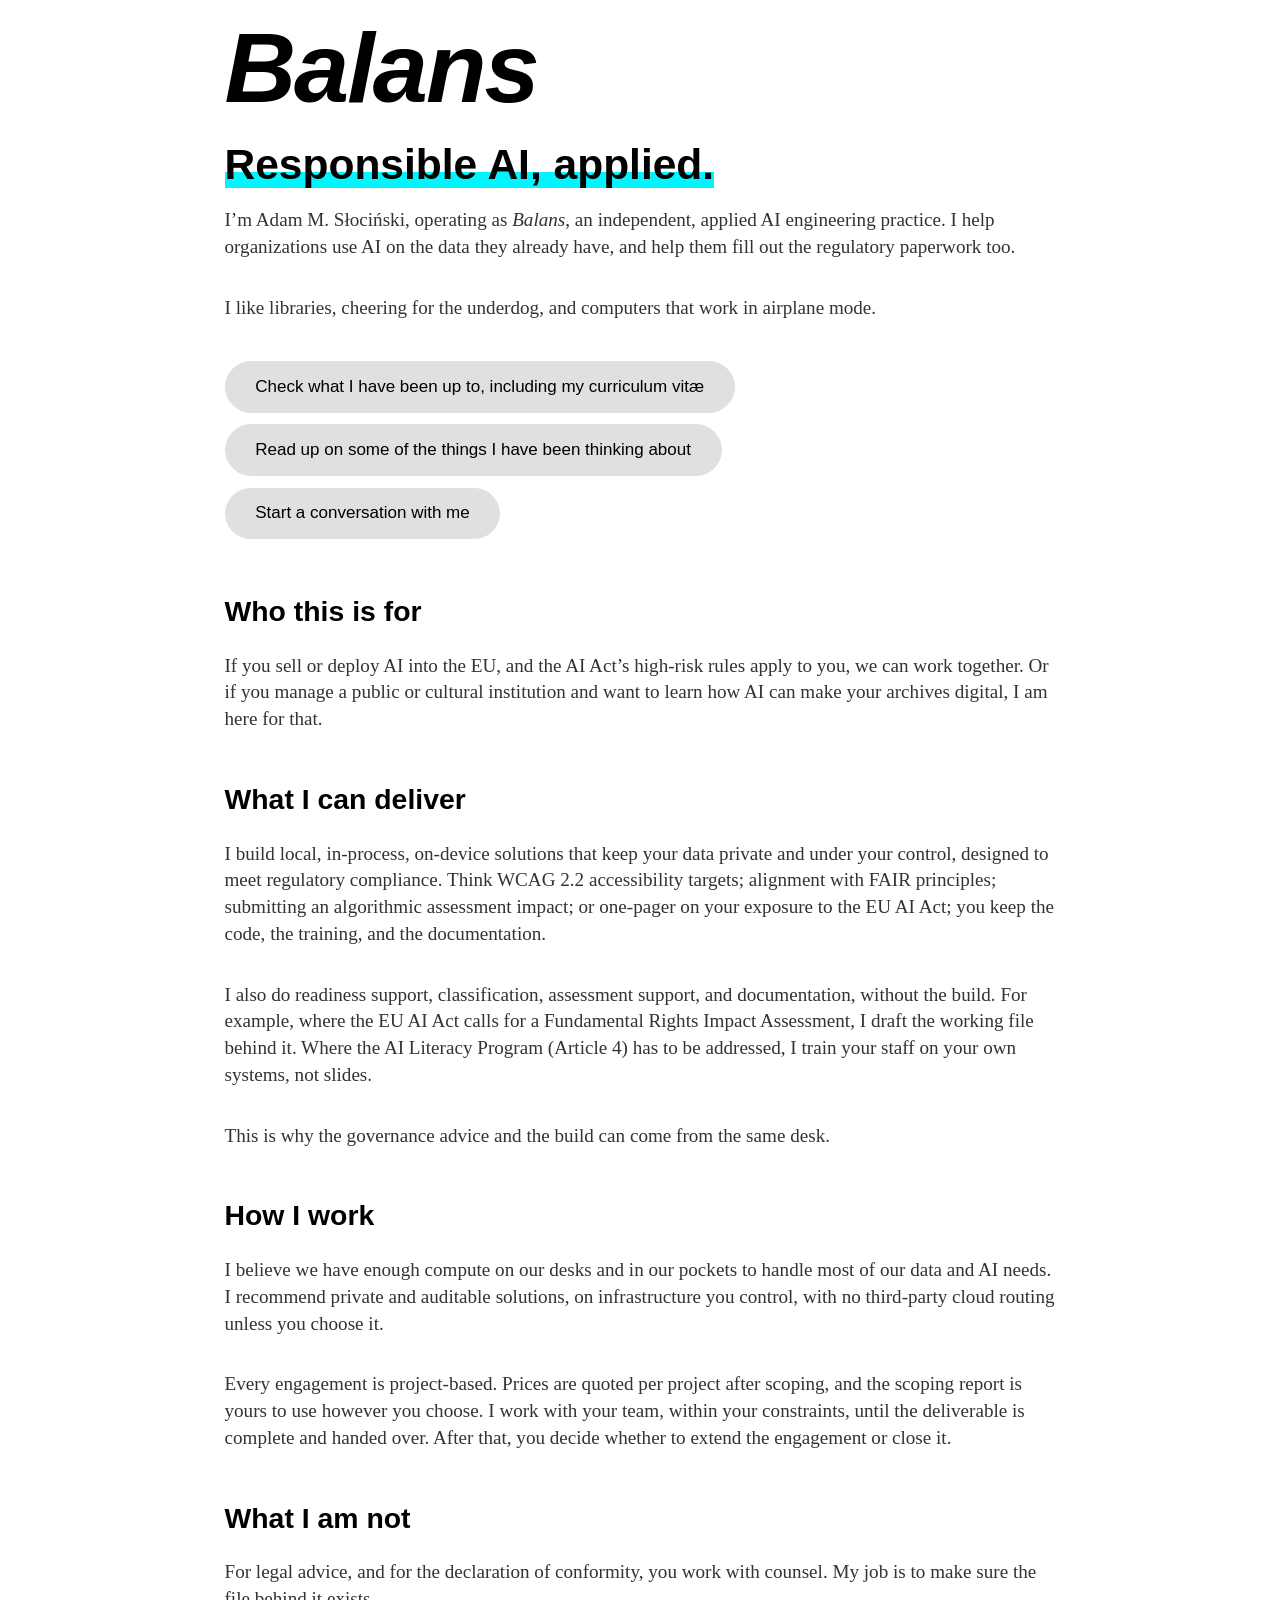
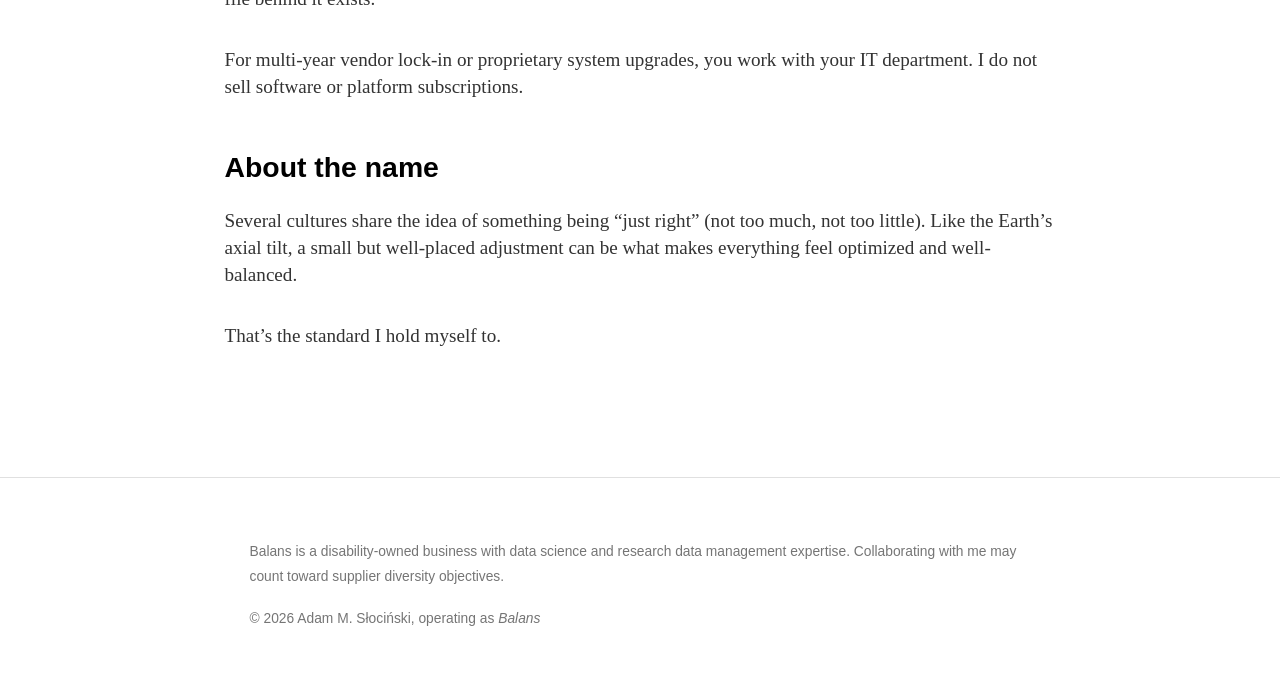
